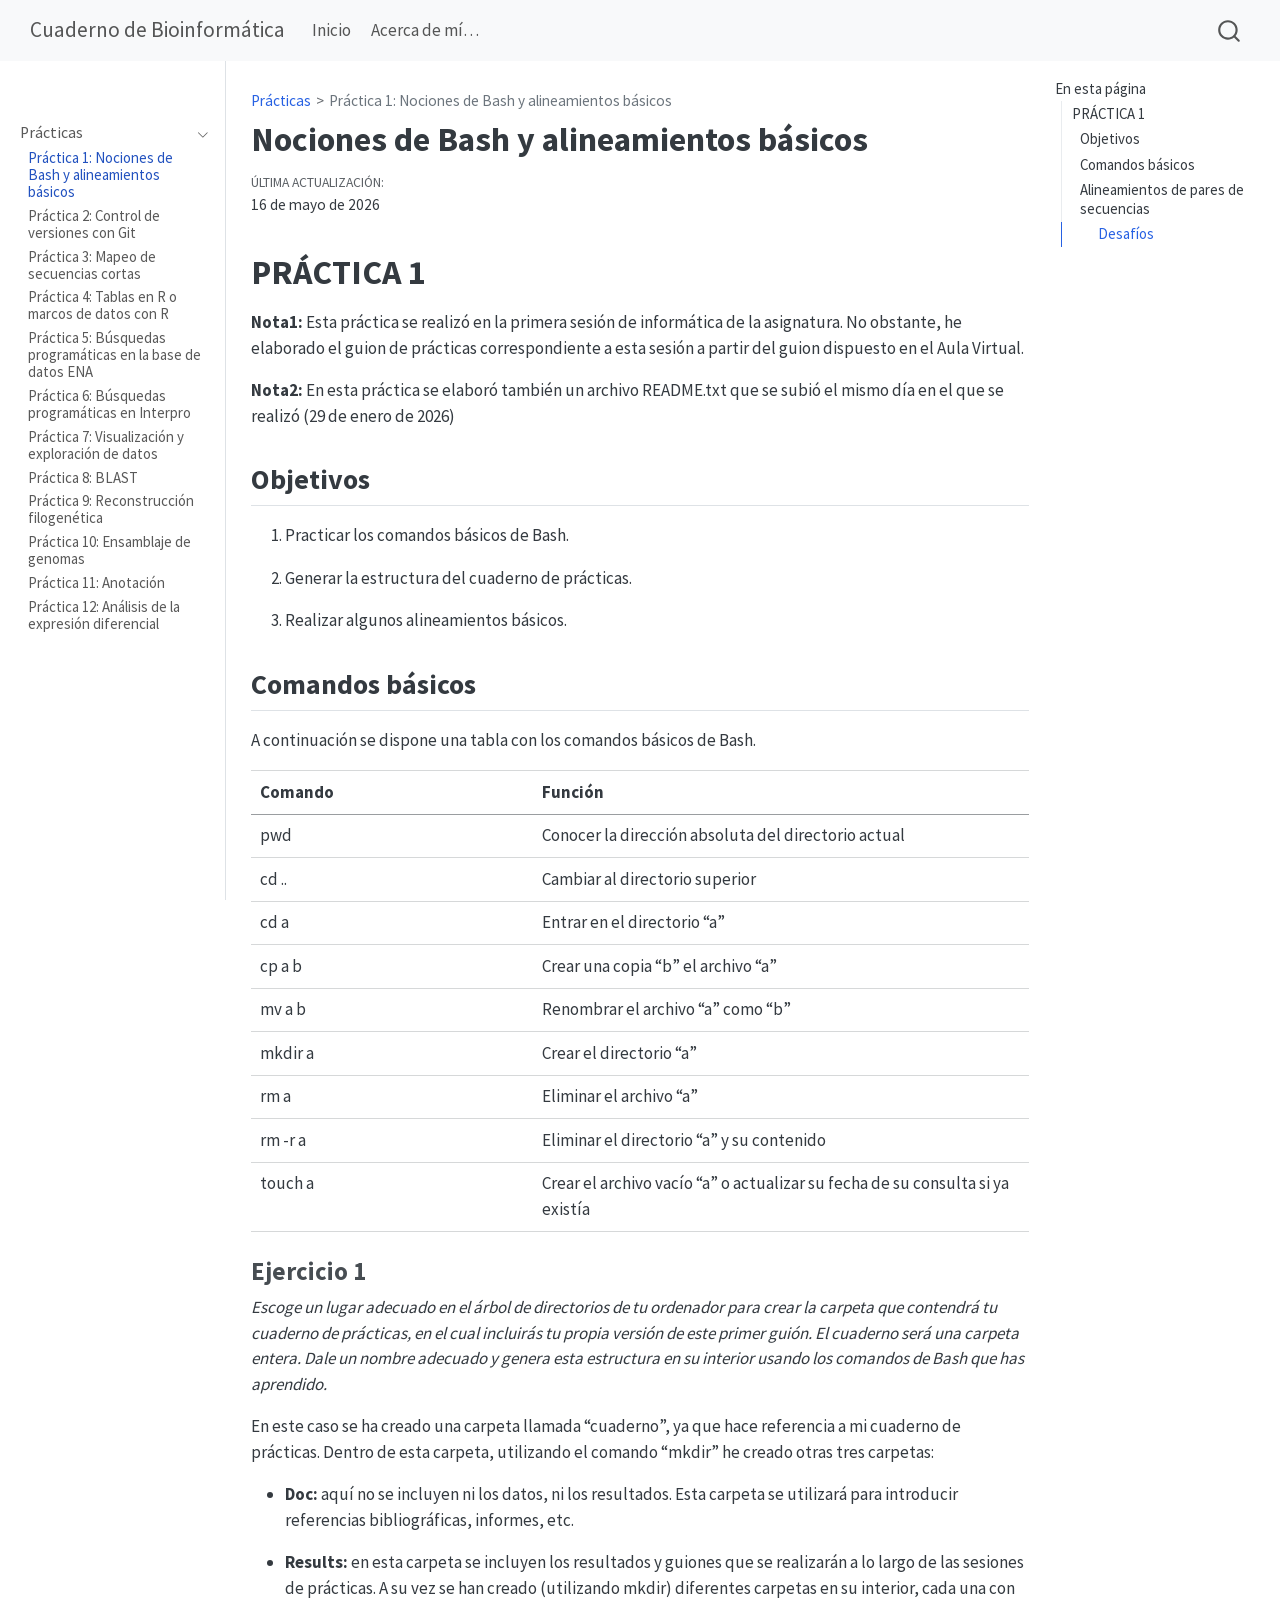
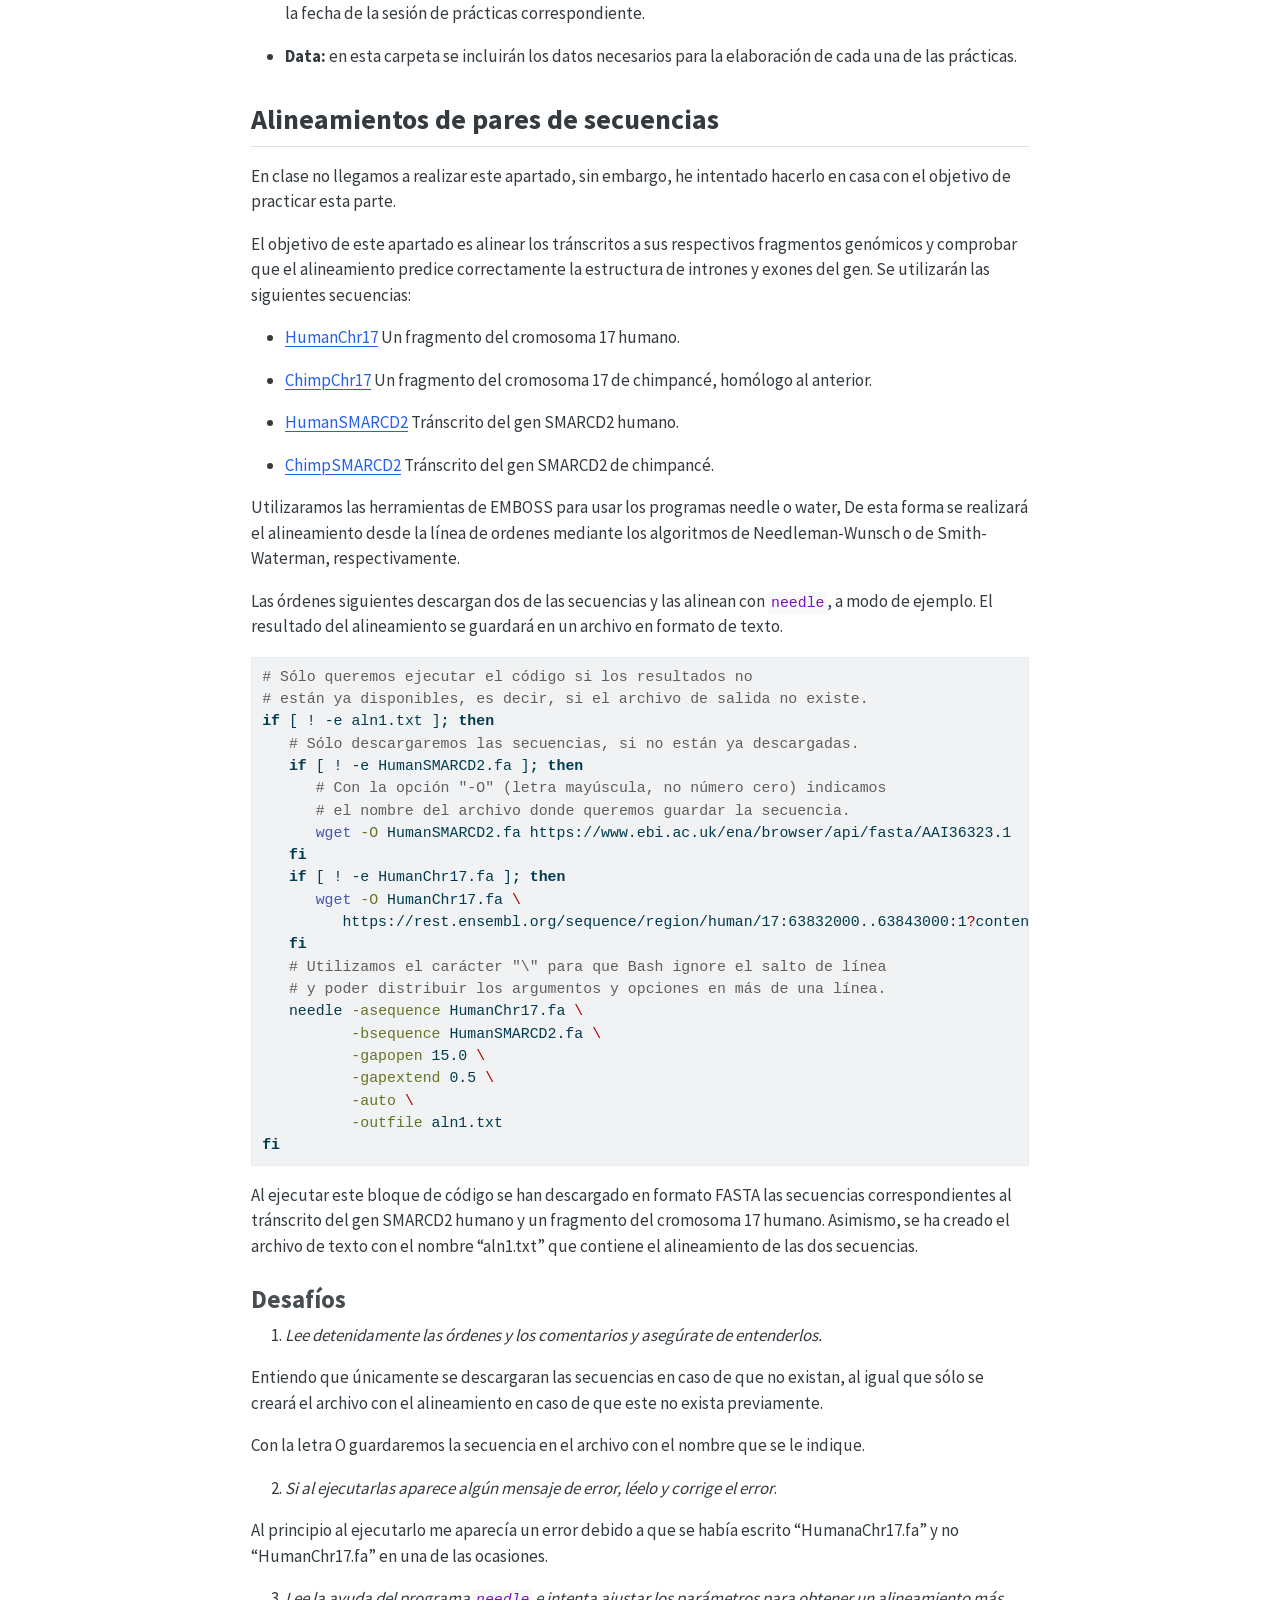
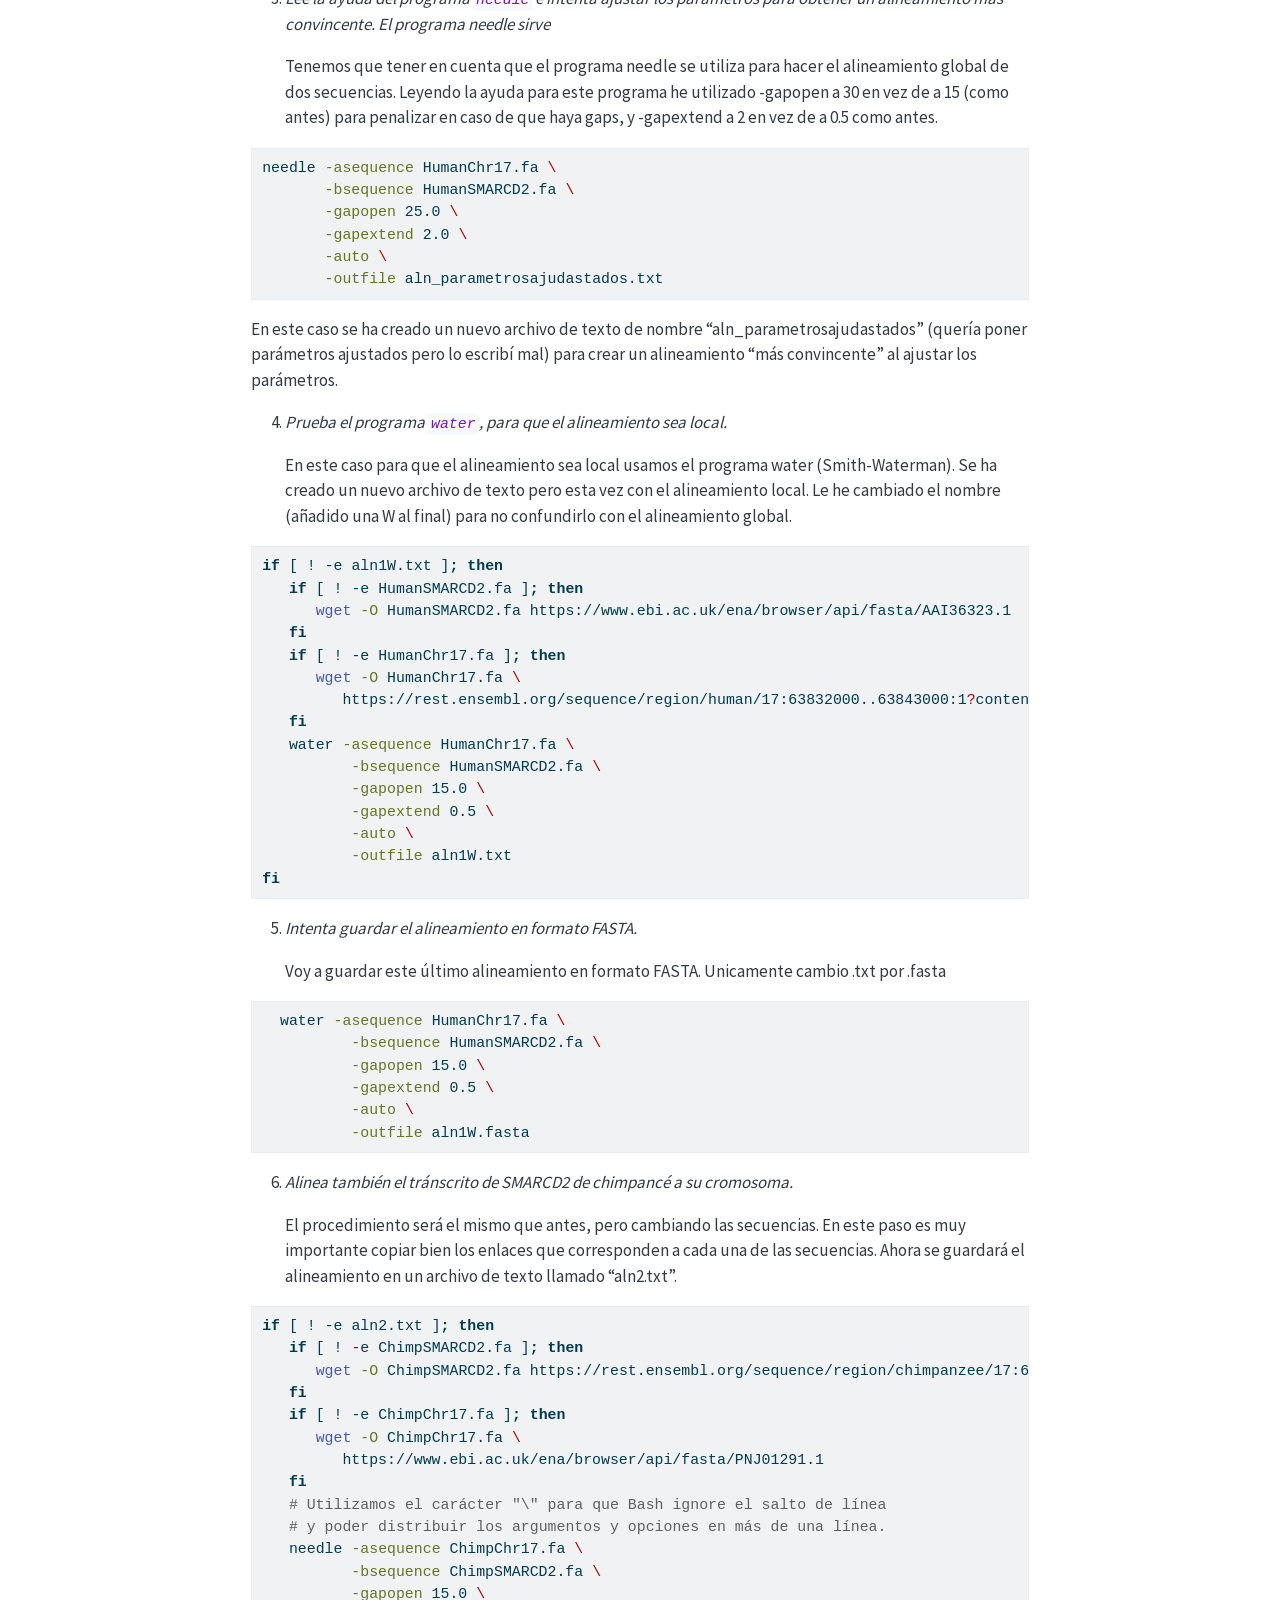
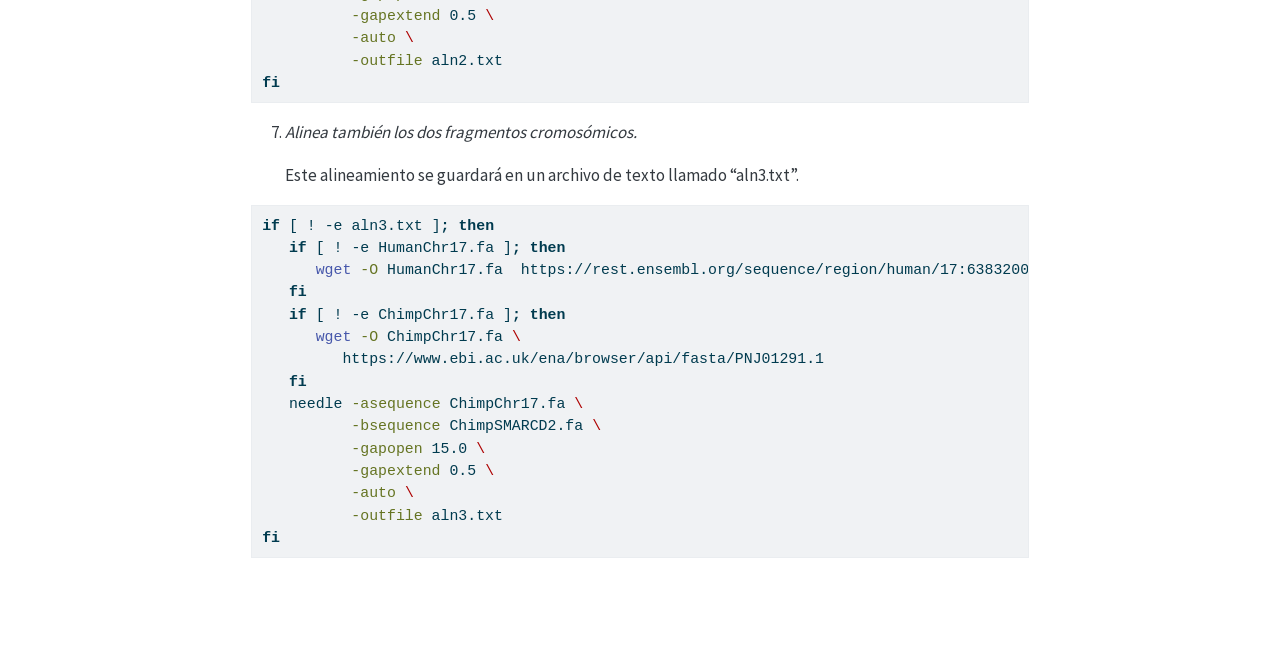
==== docs/results/2026-01-29/P1.html @ 4ea389ce "He modificado el _quarto.yml para que se vieran mejor las prácticas desde la página web. Antes había" ====
<!DOCTYPE html>
<html xmlns="http://www.w3.org/1999/xhtml" lang="es" xml:lang="es"><head>

<meta charset="utf-8">
<meta name="generator" content="quarto-1.6.42">

<meta name="viewport" content="width=device-width, initial-scale=1.0, user-scalable=yes">


<title>Nociones de Bash y alineamientos básicos – Cuaderno de Bioinformática</title>
<style>
code{white-space: pre-wrap;}
span.smallcaps{font-variant: small-caps;}
div.columns{display: flex; gap: min(4vw, 1.5em);}
div.column{flex: auto; overflow-x: auto;}
div.hanging-indent{margin-left: 1.5em; text-indent: -1.5em;}
ul.task-list{list-style: none;}
ul.task-list li input[type="checkbox"] {
width: 0.8em;
margin: 0 0.8em 0.2em -1em;  vertical-align: middle;
}

pre > code.sourceCode { white-space: pre; position: relative; }
pre > code.sourceCode > span { line-height: 1.25; }
pre > code.sourceCode > span:empty { height: 1.2em; }
.sourceCode { overflow: visible; }
code.sourceCode > span { color: inherit; text-decoration: inherit; }
div.sourceCode { margin: 1em 0; }
pre.sourceCode { margin: 0; }
@media screen {
div.sourceCode { overflow: auto; }
}
@media print {
pre > code.sourceCode { white-space: pre-wrap; }
pre > code.sourceCode > span { display: inline-block; text-indent: -5em; padding-left: 5em; }
}
pre.numberSource code
{ counter-reset: source-line 0; }
pre.numberSource code > span
{ position: relative; left: -4em; counter-increment: source-line; }
pre.numberSource code > span > a:first-child::before
{ content: counter(source-line);
position: relative; left: -1em; text-align: right; vertical-align: baseline;
border: none; display: inline-block;
-webkit-touch-callout: none; -webkit-user-select: none;
-khtml-user-select: none; -moz-user-select: none;
-ms-user-select: none; user-select: none;
padding: 0 4px; width: 4em;
}
pre.numberSource { margin-left: 3em; padding-left: 4px; }
div.sourceCode
{ }
@media screen {
pre > code.sourceCode > span > a:first-child::before { text-decoration: underline; }
}
</style>


<script>const headroomChanged = new CustomEvent("quarto-hrChanged", {
  detail: {},
  bubbles: true,
  cancelable: false,
  composed: false,
});

const announceDismiss = () => {
  const annEl = window.document.getElementById("quarto-announcement");
  if (annEl) {
    annEl.remove();

    const annId = annEl.getAttribute("data-announcement-id");
    window.localStorage.setItem(`quarto-announce-${annId}`, "true");
  }
};

const announceRegister = () => {
  const annEl = window.document.getElementById("quarto-announcement");
  if (annEl) {
    const annId = annEl.getAttribute("data-announcement-id");
    const isDismissed =
      window.localStorage.getItem(`quarto-announce-${annId}`) || false;
    if (isDismissed) {
      announceDismiss();
      return;
    } else {
      annEl.classList.remove("hidden");
    }

    const actionEl = annEl.querySelector(".quarto-announcement-action");
    if (actionEl) {
      actionEl.addEventListener("click", function (e) {
        e.preventDefault();
        // Hide the bar immediately
        announceDismiss();
      });
    }
  }
};

window.document.addEventListener("DOMContentLoaded", function () {
  let init = false;

  announceRegister();

  // Manage the back to top button, if one is present.
  let lastScrollTop = window.pageYOffset || document.documentElement.scrollTop;
  const scrollDownBuffer = 5;
  const scrollUpBuffer = 35;
  const btn = document.getElementById("quarto-back-to-top");
  const hideBackToTop = () => {
    btn.style.display = "none";
  };
  const showBackToTop = () => {
    btn.style.display = "inline-block";
  };
  if (btn) {
    window.document.addEventListener(
      "scroll",
      function () {
        const currentScrollTop =
          window.pageYOffset || document.documentElement.scrollTop;

        // Shows and hides the button 'intelligently' as the user scrolls
        if (currentScrollTop - scrollDownBuffer > lastScrollTop) {
          hideBackToTop();
          lastScrollTop = currentScrollTop <= 0 ? 0 : currentScrollTop;
        } else if (currentScrollTop < lastScrollTop - scrollUpBuffer) {
          showBackToTop();
          lastScrollTop = currentScrollTop <= 0 ? 0 : currentScrollTop;
        }

        // Show the button at the bottom, hides it at the top
        if (currentScrollTop <= 0) {
          hideBackToTop();
        } else if (
          window.innerHeight + currentScrollTop >=
          document.body.offsetHeight
        ) {
          showBackToTop();
        }
      },
      false
    );
  }

  function throttle(func, wait) {
    var timeout;
    return function () {
      const context = this;
      const args = arguments;
      const later = function () {
        clearTimeout(timeout);
        timeout = null;
        func.apply(context, args);
      };

      if (!timeout) {
        timeout = setTimeout(later, wait);
      }
    };
  }

  function headerOffset() {
    // Set an offset if there is are fixed top navbar
    const headerEl = window.document.querySelector("header.fixed-top");
    if (headerEl) {
      return headerEl.clientHeight;
    } else {
      return 0;
    }
  }

  function footerOffset() {
    const footerEl = window.document.querySelector("footer.footer");
    if (footerEl) {
      return footerEl.clientHeight;
    } else {
      return 0;
    }
  }

  function dashboardOffset() {
    const dashboardNavEl = window.document.getElementById(
      "quarto-dashboard-header"
    );
    if (dashboardNavEl !== null) {
      return dashboardNavEl.clientHeight;
    } else {
      return 0;
    }
  }

  function updateDocumentOffsetWithoutAnimation() {
    updateDocumentOffset(false);
  }

  function updateDocumentOffset(animated) {
    // set body offset
    const topOffset = headerOffset();
    const bodyOffset = topOffset + footerOffset() + dashboardOffset();
    const bodyEl = window.document.body;
    bodyEl.setAttribute("data-bs-offset", topOffset);
    bodyEl.style.paddingTop = topOffset + "px";

    // deal with sidebar offsets
    const sidebars = window.document.querySelectorAll(
      ".sidebar, .headroom-target"
    );
    sidebars.forEach((sidebar) => {
      if (!animated) {
        sidebar.classList.add("notransition");
        // Remove the no transition class after the animation has time to complete
        setTimeout(function () {
          sidebar.classList.remove("notransition");
        }, 201);
      }

      if (window.Headroom && sidebar.classList.contains("sidebar-unpinned")) {
        sidebar.style.top = "0";
        sidebar.style.maxHeight = "100vh";
      } else {
        sidebar.style.top = topOffset + "px";
        sidebar.style.maxHeight = "calc(100vh - " + topOffset + "px)";
      }
    });

    // allow space for footer
    const mainContainer = window.document.querySelector(".quarto-container");
    if (mainContainer) {
      mainContainer.style.minHeight = "calc(100vh - " + bodyOffset + "px)";
    }

    // link offset
    let linkStyle = window.document.querySelector("#quarto-target-style");
    if (!linkStyle) {
      linkStyle = window.document.createElement("style");
      linkStyle.setAttribute("id", "quarto-target-style");
      window.document.head.appendChild(linkStyle);
    }
    while (linkStyle.firstChild) {
      linkStyle.removeChild(linkStyle.firstChild);
    }
    if (topOffset > 0) {
      linkStyle.appendChild(
        window.document.createTextNode(`
      section:target::before {
        content: "";
        display: block;
        height: ${topOffset}px;
        margin: -${topOffset}px 0 0;
      }`)
      );
    }
    if (init) {
      window.dispatchEvent(headroomChanged);
    }
    init = true;
  }

  // initialize headroom
  var header = window.document.querySelector("#quarto-header");
  if (header && window.Headroom) {
    const headroom = new window.Headroom(header, {
      tolerance: 5,
      onPin: function () {
        const sidebars = window.document.querySelectorAll(
          ".sidebar, .headroom-target"
        );
        sidebars.forEach((sidebar) => {
          sidebar.classList.remove("sidebar-unpinned");
        });
        updateDocumentOffset();
      },
      onUnpin: function () {
        const sidebars = window.document.querySelectorAll(
          ".sidebar, .headroom-target"
        );
        sidebars.forEach((sidebar) => {
          sidebar.classList.add("sidebar-unpinned");
        });
        updateDocumentOffset();
      },
    });
    headroom.init();

    let frozen = false;
    window.quartoToggleHeadroom = function () {
      if (frozen) {
        headroom.unfreeze();
        frozen = false;
      } else {
        headroom.freeze();
        frozen = true;
      }
    };
  }

  window.addEventListener(
    "hashchange",
    function (e) {
      if (
        getComputedStyle(document.documentElement).scrollBehavior !== "smooth"
      ) {
        window.scrollTo(0, window.pageYOffset - headerOffset());
      }
    },
    false
  );

  // Observe size changed for the header
  const headerEl = window.document.querySelector("header.fixed-top");
  if (headerEl && window.ResizeObserver) {
    const observer = new window.ResizeObserver(() => {
      setTimeout(updateDocumentOffsetWithoutAnimation, 0);
    });
    observer.observe(headerEl, {
      attributes: true,
      childList: true,
      characterData: true,
    });
  } else {
    window.addEventListener(
      "resize",
      throttle(updateDocumentOffsetWithoutAnimation, 50)
    );
  }
  setTimeout(updateDocumentOffsetWithoutAnimation, 250);

  // fixup index.html links if we aren't on the filesystem
  if (window.location.protocol !== "file:") {
    const links = window.document.querySelectorAll("a");
    for (let i = 0; i < links.length; i++) {
      if (links[i].href) {
        links[i].dataset.originalHref = links[i].href;
        links[i].href = links[i].href.replace(/\/index\.html/, "/");
      }
    }

    // Fixup any sharing links that require urls
    // Append url to any sharing urls
    const sharingLinks = window.document.querySelectorAll(
      "a.sidebar-tools-main-item, a.quarto-navigation-tool, a.quarto-navbar-tools, a.quarto-navbar-tools-item"
    );
    for (let i = 0; i < sharingLinks.length; i++) {
      const sharingLink = sharingLinks[i];
      const href = sharingLink.getAttribute("href");
      if (href) {
        sharingLink.setAttribute(
          "href",
          href.replace("|url|", window.location.href)
        );
      }
    }

    // Scroll the active navigation item into view, if necessary
    const navSidebar = window.document.querySelector("nav#quarto-sidebar");
    if (navSidebar) {
      // Find the active item
      const activeItem = navSidebar.querySelector("li.sidebar-item a.active");
      if (activeItem) {
        // Wait for the scroll height and height to resolve by observing size changes on the
        // nav element that is scrollable
        const resizeObserver = new ResizeObserver((_entries) => {
          // The bottom of the element
          const elBottom = activeItem.offsetTop;
          const viewBottom = navSidebar.scrollTop + navSidebar.clientHeight;

          // The element height and scroll height are the same, then we are still loading
          if (viewBottom !== navSidebar.scrollHeight) {
            // Determine if the item isn't visible and scroll to it
            if (elBottom >= viewBottom) {
              navSidebar.scrollTop = elBottom;
            }

            // stop observing now since we've completed the scroll
            resizeObserver.unobserve(navSidebar);
          }
        });
        resizeObserver.observe(navSidebar);
      }
    }
  }
});
</script>
<script>/*!
 * headroom.js v0.12.0 - Give your page some headroom. Hide your header until you need it
 * Copyright (c) 2020 Nick Williams - http://wicky.nillia.ms/headroom.js
 * License: MIT
 */

!function(t,n){"object"==typeof exports&&"undefined"!=typeof module?module.exports=n():"function"==typeof define&&define.amd?define(n):(t=t||self).Headroom=n()}(this,function(){"use strict";function t(){return"undefined"!=typeof window}function d(t){return function(t){return t&&t.document&&function(t){return 9===t.nodeType}(t.document)}(t)?function(t){var n=t.document,o=n.body,s=n.documentElement;return{scrollHeight:function(){return Math.max(o.scrollHeight,s.scrollHeight,o.offsetHeight,s.offsetHeight,o.clientHeight,s.clientHeight)},height:function(){return t.innerHeight||s.clientHeight||o.clientHeight},scrollY:function(){return void 0!==t.pageYOffset?t.pageYOffset:(s||o.parentNode||o).scrollTop}}}(t):function(t){return{scrollHeight:function(){return Math.max(t.scrollHeight,t.offsetHeight,t.clientHeight)},height:function(){return Math.max(t.offsetHeight,t.clientHeight)},scrollY:function(){return t.scrollTop}}}(t)}function n(t,s,e){var n,o=function(){var n=!1;try{var t={get passive(){n=!0}};window.addEventListener("test",t,t),window.removeEventListener("test",t,t)}catch(t){n=!1}return n}(),i=!1,r=d(t),l=r.scrollY(),a={};function c(){var t=Math.round(r.scrollY()),n=r.height(),o=r.scrollHeight();a.scrollY=t,a.lastScrollY=l,a.direction=l<t?"down":"up",a.distance=Math.abs(t-l),a.isOutOfBounds=t<0||o<t+n,a.top=t<=s.offset[a.direction],a.bottom=o<=t+n,a.toleranceExceeded=a.distance>s.tolerance[a.direction],e(a),l=t,i=!1}function h(){i||(i=!0,n=requestAnimationFrame(c))}var u=!!o&&{passive:!0,capture:!1};return t.addEventListener("scroll",h,u),c(),{destroy:function(){cancelAnimationFrame(n),t.removeEventListener("scroll",h,u)}}}function o(t){return t===Object(t)?t:{down:t,up:t}}function s(t,n){n=n||{},Object.assign(this,s.options,n),this.classes=Object.assign({},s.options.classes,n.classes),this.elem=t,this.tolerance=o(this.tolerance),this.offset=o(this.offset),this.initialised=!1,this.frozen=!1}return s.prototype={constructor:s,init:function(){return s.cutsTheMustard&&!this.initialised&&(this.addClass("initial"),this.initialised=!0,setTimeout(function(t){t.scrollTracker=n(t.scroller,{offset:t.offset,tolerance:t.tolerance},t.update.bind(t))},100,this)),this},destroy:function(){this.initialised=!1,Object.keys(this.classes).forEach(this.removeClass,this),this.scrollTracker.destroy()},unpin:function(){!this.hasClass("pinned")&&this.hasClass("unpinned")||(this.addClass("unpinned"),this.removeClass("pinned"),this.onUnpin&&this.onUnpin.call(this))},pin:function(){this.hasClass("unpinned")&&(this.addClass("pinned"),this.removeClass("unpinned"),this.onPin&&this.onPin.call(this))},freeze:function(){this.frozen=!0,this.addClass("frozen")},unfreeze:function(){this.frozen=!1,this.removeClass("frozen")},top:function(){this.hasClass("top")||(this.addClass("top"),this.removeClass("notTop"),this.onTop&&this.onTop.call(this))},notTop:function(){this.hasClass("notTop")||(this.addClass("notTop"),this.removeClass("top"),this.onNotTop&&this.onNotTop.call(this))},bottom:function(){this.hasClass("bottom")||(this.addClass("bottom"),this.removeClass("notBottom"),this.onBottom&&this.onBottom.call(this))},notBottom:function(){this.hasClass("notBottom")||(this.addClass("notBottom"),this.removeClass("bottom"),this.onNotBottom&&this.onNotBottom.call(this))},shouldUnpin:function(t){return"down"===t.direction&&!t.top&&t.toleranceExceeded},shouldPin:function(t){return"up"===t.direction&&t.toleranceExceeded||t.top},addClass:function(t){this.elem.classList.add.apply(this.elem.classList,this.classes[t].split(" "))},removeClass:function(t){this.elem.classList.remove.apply(this.elem.classList,this.classes[t].split(" "))},hasClass:function(t){return this.classes[t].split(" ").every(function(t){return this.classList.contains(t)},this.elem)},update:function(t){t.isOutOfBounds||!0!==this.frozen&&(t.top?this.top():this.notTop(),t.bottom?this.bottom():this.notBottom(),this.shouldUnpin(t)?this.unpin():this.shouldPin(t)&&this.pin())}},s.options={tolerance:{up:0,down:0},offset:0,scroller:t()?window:null,classes:{frozen:"headroom--frozen",pinned:"headroom--pinned",unpinned:"headroom--unpinned",top:"headroom--top",notTop:"headroom--not-top",bottom:"headroom--bottom",notBottom:"headroom--not-bottom",initial:"headroom"}},s.cutsTheMustard=!!(t()&&function(){}.bind&&"classList"in document.documentElement&&Object.assign&&Object.keys&&requestAnimationFrame),s});
</script>
<script>/*!
 * clipboard.js v2.0.11
 * https://clipboardjs.com/
 *
 * Licensed MIT © Zeno Rocha
 */
!function(t,e){"object"==typeof exports&&"object"==typeof module?module.exports=e():"function"==typeof define&&define.amd?define([],e):"object"==typeof exports?exports.ClipboardJS=e():t.ClipboardJS=e()}(this,function(){return n={686:function(t,e,n){"use strict";n.d(e,{default:function(){return b}});var e=n(279),i=n.n(e),e=n(370),u=n.n(e),e=n(817),r=n.n(e);function c(t){try{return document.execCommand(t)}catch(t){return}}var a=function(t){t=r()(t);return c("cut"),t};function o(t,e){var n,o,t=(n=t,o="rtl"===document.documentElement.getAttribute("dir"),(t=document.createElement("textarea")).style.fontSize="12pt",t.style.border="0",t.style.padding="0",t.style.margin="0",t.style.position="absolute",t.style[o?"right":"left"]="-9999px",o=window.pageYOffset||document.documentElement.scrollTop,t.style.top="".concat(o,"px"),t.setAttribute("readonly",""),t.value=n,t);return e.container.appendChild(t),e=r()(t),c("copy"),t.remove(),e}var f=function(t){var e=1<arguments.length&&void 0!==arguments[1]?arguments[1]:{container:document.body},n="";return"string"==typeof t?n=o(t,e):t instanceof HTMLInputElement&&!["text","search","url","tel","password"].includes(null==t?void 0:t.type)?n=o(t.value,e):(n=r()(t),c("copy")),n};function l(t){return(l="function"==typeof Symbol&&"symbol"==typeof Symbol.iterator?function(t){return typeof t}:function(t){return t&&"function"==typeof Symbol&&t.constructor===Symbol&&t!==Symbol.prototype?"symbol":typeof t})(t)}var s=function(){var t=0<arguments.length&&void 0!==arguments[0]?arguments[0]:{},e=t.action,n=void 0===e?"copy":e,o=t.container,e=t.target,t=t.text;if("copy"!==n&&"cut"!==n)throw new Error('Invalid "action" value, use either "copy" or "cut"');if(void 0!==e){if(!e||"object"!==l(e)||1!==e.nodeType)throw new Error('Invalid "target" value, use a valid Element');if("copy"===n&&e.hasAttribute("disabled"))throw new Error('Invalid "target" attribute. Please use "readonly" instead of "disabled" attribute');if("cut"===n&&(e.hasAttribute("readonly")||e.hasAttribute("disabled")))throw new Error('Invalid "target" attribute. You can\'t cut text from elements with "readonly" or "disabled" attributes')}return t?f(t,{container:o}):e?"cut"===n?a(e):f(e,{container:o}):void 0};function p(t){return(p="function"==typeof Symbol&&"symbol"==typeof Symbol.iterator?function(t){return typeof t}:function(t){return t&&"function"==typeof Symbol&&t.constructor===Symbol&&t!==Symbol.prototype?"symbol":typeof t})(t)}function d(t,e){for(var n=0;n<e.length;n++){var o=e[n];o.enumerable=o.enumerable||!1,o.configurable=!0,"value"in o&&(o.writable=!0),Object.defineProperty(t,o.key,o)}}function y(t,e){return(y=Object.setPrototypeOf||function(t,e){return t.__proto__=e,t})(t,e)}function h(n){var o=function(){if("undefined"==typeof Reflect||!Reflect.construct)return!1;if(Reflect.construct.sham)return!1;if("function"==typeof Proxy)return!0;try{return Date.prototype.toString.call(Reflect.construct(Date,[],function(){})),!0}catch(t){return!1}}();return function(){var t,e=v(n);return t=o?(t=v(this).constructor,Reflect.construct(e,arguments,t)):e.apply(this,arguments),e=this,!(t=t)||"object"!==p(t)&&"function"!=typeof t?function(t){if(void 0!==t)return t;throw new ReferenceError("this hasn't been initialised - super() hasn't been called")}(e):t}}function v(t){return(v=Object.setPrototypeOf?Object.getPrototypeOf:function(t){return t.__proto__||Object.getPrototypeOf(t)})(t)}function m(t,e){t="data-clipboard-".concat(t);if(e.hasAttribute(t))return e.getAttribute(t)}var b=function(){!function(t,e){if("function"!=typeof e&&null!==e)throw new TypeError("Super expression must either be null or a function");t.prototype=Object.create(e&&e.prototype,{constructor:{value:t,writable:!0,configurable:!0}}),e&&y(t,e)}(r,i());var t,e,n,o=h(r);function r(t,e){var n;return function(t){if(!(t instanceof r))throw new TypeError("Cannot call a class as a function")}(this),(n=o.call(this)).resolveOptions(e),n.listenClick(t),n}return t=r,n=[{key:"copy",value:function(t){var e=1<arguments.length&&void 0!==arguments[1]?arguments[1]:{container:document.body};return f(t,e)}},{key:"cut",value:function(t){return a(t)}},{key:"isSupported",value:function(){var t=0<arguments.length&&void 0!==arguments[0]?arguments[0]:["copy","cut"],t="string"==typeof t?[t]:t,e=!!document.queryCommandSupported;return t.forEach(function(t){e=e&&!!document.queryCommandSupported(t)}),e}}],(e=[{key:"resolveOptions",value:function(){var t=0<arguments.length&&void 0!==arguments[0]?arguments[0]:{};this.action="function"==typeof t.action?t.action:this.defaultAction,this.target="function"==typeof t.target?t.target:this.defaultTarget,this.text="function"==typeof t.text?t.text:this.defaultText,this.container="object"===p(t.container)?t.container:document.body}},{key:"listenClick",value:function(t){var e=this;this.listener=u()(t,"click",function(t){return e.onClick(t)})}},{key:"onClick",value:function(t){var e=t.delegateTarget||t.currentTarget,n=this.action(e)||"copy",t=s({action:n,container:this.container,target:this.target(e),text:this.text(e)});this.emit(t?"success":"error",{action:n,text:t,trigger:e,clearSelection:function(){e&&e.focus(),window.getSelection().removeAllRanges()}})}},{key:"defaultAction",value:function(t){return m("action",t)}},{key:"defaultTarget",value:function(t){t=m("target",t);if(t)return document.querySelector(t)}},{key:"defaultText",value:function(t){return m("text",t)}},{key:"destroy",value:function(){this.listener.destroy()}}])&&d(t.prototype,e),n&&d(t,n),r}()},828:function(t){var e;"undefined"==typeof Element||Element.prototype.matches||((e=Element.prototype).matches=e.matchesSelector||e.mozMatchesSelector||e.msMatchesSelector||e.oMatchesSelector||e.webkitMatchesSelector),t.exports=function(t,e){for(;t&&9!==t.nodeType;){if("function"==typeof t.matches&&t.matches(e))return t;t=t.parentNode}}},438:function(t,e,n){var u=n(828);function i(t,e,n,o,r){var i=function(e,n,t,o){return function(t){t.delegateTarget=u(t.target,n),t.delegateTarget&&o.call(e,t)}}.apply(this,arguments);return t.addEventListener(n,i,r),{destroy:function(){t.removeEventListener(n,i,r)}}}t.exports=function(t,e,n,o,r){return"function"==typeof t.addEventListener?i.apply(null,arguments):"function"==typeof n?i.bind(null,document).apply(null,arguments):("string"==typeof t&&(t=document.querySelectorAll(t)),Array.prototype.map.call(t,function(t){return i(t,e,n,o,r)}))}},879:function(t,n){n.node=function(t){return void 0!==t&&t instanceof HTMLElement&&1===t.nodeType},n.nodeList=function(t){var e=Object.prototype.toString.call(t);return void 0!==t&&("[object NodeList]"===e||"[object HTMLCollection]"===e)&&"length"in t&&(0===t.length||n.node(t[0]))},n.string=function(t){return"string"==typeof t||t instanceof String},n.fn=function(t){return"[object Function]"===Object.prototype.toString.call(t)}},370:function(t,e,n){var f=n(879),l=n(438);t.exports=function(t,e,n){if(!t&&!e&&!n)throw new Error("Missing required arguments");if(!f.string(e))throw new TypeError("Second argument must be a String");if(!f.fn(n))throw new TypeError("Third argument must be a Function");if(f.node(t))return c=e,a=n,(u=t).addEventListener(c,a),{destroy:function(){u.removeEventListener(c,a)}};if(f.nodeList(t))return o=t,r=e,i=n,Array.prototype.forEach.call(o,function(t){t.addEventListener(r,i)}),{destroy:function(){Array.prototype.forEach.call(o,function(t){t.removeEventListener(r,i)})}};if(f.string(t))return t=t,e=e,n=n,l(document.body,t,e,n);throw new TypeError("First argument must be a String, HTMLElement, HTMLCollection, or NodeList");var o,r,i,u,c,a}},817:function(t){t.exports=function(t){var e,n="SELECT"===t.nodeName?(t.focus(),t.value):"INPUT"===t.nodeName||"TEXTAREA"===t.nodeName?((e=t.hasAttribute("readonly"))||t.setAttribute("readonly",""),t.select(),t.setSelectionRange(0,t.value.length),e||t.removeAttribute("readonly"),t.value):(t.hasAttribute("contenteditable")&&t.focus(),n=window.getSelection(),(e=document.createRange()).selectNodeContents(t),n.removeAllRanges(),n.addRange(e),n.toString());return n}},279:function(t){function e(){}e.prototype={on:function(t,e,n){var o=this.e||(this.e={});return(o[t]||(o[t]=[])).push({fn:e,ctx:n}),this},once:function(t,e,n){var o=this;function r(){o.off(t,r),e.apply(n,arguments)}return r._=e,this.on(t,r,n)},emit:function(t){for(var e=[].slice.call(arguments,1),n=((this.e||(this.e={}))[t]||[]).slice(),o=0,r=n.length;o<r;o++)n[o].fn.apply(n[o].ctx,e);return this},off:function(t,e){var n=this.e||(this.e={}),o=n[t],r=[];if(o&&e)for(var i=0,u=o.length;i<u;i++)o[i].fn!==e&&o[i].fn._!==e&&r.push(o[i]);return r.length?n[t]=r:delete n[t],this}},t.exports=e,t.exports.TinyEmitter=e}},r={},o.n=function(t){var e=t&&t.__esModule?function(){return t.default}:function(){return t};return o.d(e,{a:e}),e},o.d=function(t,e){for(var n in e)o.o(e,n)&&!o.o(t,n)&&Object.defineProperty(t,n,{enumerable:!0,get:e[n]})},o.o=function(t,e){return Object.prototype.hasOwnProperty.call(t,e)},o(686).default;function o(t){if(r[t])return r[t].exports;var e=r[t]={exports:{}};return n[t](e,e.exports,o),e.exports}var n,r});</script>
<script>/*! @algolia/autocomplete-js 1.11.1 | MIT License | © Algolia, Inc. and contributors | https://github.com/algolia/autocomplete */
!function(e,t){"object"==typeof exports&&"undefined"!=typeof module?t(exports):"function"==typeof define&&define.amd?define(["exports"],t):t((e="undefined"!=typeof globalThis?globalThis:e||self)["@algolia/autocomplete-js"]={})}(this,(function(e){"use strict";function t(e,t){var n=Object.keys(e);if(Object.getOwnPropertySymbols){var r=Object.getOwnPropertySymbols(e);t&&(r=r.filter((function(t){return Object.getOwnPropertyDescriptor(e,t).enumerable}))),n.push.apply(n,r)}return n}function n(e){for(var n=1;n<arguments.length;n++){var r=null!=arguments[n]?arguments[n]:{};n%2?t(Object(r),!0).forEach((function(t){o(e,t,r[t])})):Object.getOwnPropertyDescriptors?Object.defineProperties(e,Object.getOwnPropertyDescriptors(r)):t(Object(r)).forEach((function(t){Object.defineProperty(e,t,Object.getOwnPropertyDescriptor(r,t))}))}return e}function r(e){return r="function"==typeof Symbol&&"symbol"==typeof Symbol.iterator?function(e){return typeof e}:function(e){return e&&"function"==typeof Symbol&&e.constructor===Symbol&&e!==Symbol.prototype?"symbol":typeof e},r(e)}function o(e,t,n){return(t=function(e){var t=function(e,t){if("object"!=typeof e||null===e)return e;var n=e[Symbol.toPrimitive];if(void 0!==n){var r=n.call(e,t||"default");if("object"!=typeof r)return r;throw new TypeError("@@toPrimitive must return a primitive value.")}return("string"===t?String:Number)(e)}(e,"string");return"symbol"==typeof t?t:String(t)}(t))in e?Object.defineProperty(e,t,{value:n,enumerable:!0,configurable:!0,writable:!0}):e[t]=n,e}function i(){return i=Object.assign?Object.assign.bind():function(e){for(var t=1;t<arguments.length;t++){var n=arguments[t];for(var r in n)Object.prototype.hasOwnProperty.call(n,r)&&(e[r]=n[r])}return e},i.apply(this,arguments)}function u(e,t){if(null==e)return{};var n,r,o=function(e,t){if(null==e)return{};var n,r,o={},i=Object.keys(e);for(r=0;r<i.length;r++)n=i[r],t.indexOf(n)>=0||(o[n]=e[n]);return o}(e,t);if(Object.getOwnPropertySymbols){var i=Object.getOwnPropertySymbols(e);for(r=0;r<i.length;r++)n=i[r],t.indexOf(n)>=0||Object.prototype.propertyIsEnumerable.call(e,n)&&(o[n]=e[n])}return o}function a(e,t){return function(e){if(Array.isArray(e))return e}(e)||function(e,t){var n=null==e?null:"undefined"!=typeof Symbol&&e[Symbol.iterator]||e["@@iterator"];if(null!=n){var r,o,i,u,a=[],l=!0,c=!1;try{if(i=(n=n.call(e)).next,0===t){if(Object(n)!==n)return;l=!1}else for(;!(l=(r=i.call(n)).done)&&(a.push(r.value),a.length!==t);l=!0);}catch(e){c=!0,o=e}finally{try{if(!l&&null!=n.return&&(u=n.return(),Object(u)!==u))return}finally{if(c)throw o}}return a}}(e,t)||c(e,t)||function(){throw new TypeError("Invalid attempt to destructure non-iterable instance.\nIn order to be iterable, non-array objects must have a [Symbol.iterator]() method.")}()}function l(e){return function(e){if(Array.isArray(e))return s(e)}(e)||function(e){if("undefined"!=typeof Symbol&&null!=e[Symbol.iterator]||null!=e["@@iterator"])return Array.from(e)}(e)||c(e)||function(){throw new TypeError("Invalid attempt to spread non-iterable instance.\nIn order to be iterable, non-array objects must have a [Symbol.iterator]() method.")}()}function c(e,t){if(e){if("string"==typeof e)return s(e,t);var n=Object.prototype.toString.call(e).slice(8,-1);return"Object"===n&&e.constructor&&(n=e.constructor.name),"Map"===n||"Set"===n?Array.from(e):"Arguments"===n||/^(?:Ui|I)nt(?:8|16|32)(?:Clamped)?Array$/.test(n)?s(e,t):void 0}}function s(e,t){(null==t||t>e.length)&&(t=e.length);for(var n=0,r=new Array(t);n<t;n++)r[n]=e[n];return r}function f(e){return{current:e}}function p(e,t){var n=void 0;return function(){for(var r=arguments.length,o=new Array(r),i=0;i<r;i++)o[i]=arguments[i];n&&clearTimeout(n),n=setTimeout((function(){return e.apply(void 0,o)}),t)}}function m(e){return e.reduce((function(e,t){return e.concat(t)}),[])}var v=0;function d(){return"autocomplete-".concat(v++)}function y(e,t){return t.reduce((function(e,t){return e&&e[t]}),e)}function b(e){return 0===e.collections.length?0:e.collections.reduce((function(e,t){return e+t.items.length}),0)}function g(e){return e!==Object(e)}function h(e,t){if(e===t)return!0;if(g(e)||g(t)||"function"==typeof e||"function"==typeof t)return e===t;if(Object.keys(e).length!==Object.keys(t).length)return!1;for(var n=0,r=Object.keys(e);n<r.length;n++){var o=r[n];if(!(o in t))return!1;if(!h(e[o],t[o]))return!1}return!0}var O=function(){};var _="1.11.1",S=[{segment:"autocomplete-core",version:_}];function j(e){var t=e.item,n=e.items,r=void 0===n?[]:n;return{index:t.__autocomplete_indexName,items:[t],positions:[1+r.findIndex((function(e){return e.objectID===t.objectID}))],queryID:t.__autocomplete_queryID,algoliaSource:["autocomplete"]}}function P(e,t){return function(e){if(Array.isArray(e))return e}(e)||function(e,t){var n=null==e?null:"undefined"!=typeof Symbol&&e[Symbol.iterator]||e["@@iterator"];if(null!=n){var r,o,i,u,a=[],l=!0,c=!1;try{if(i=(n=n.call(e)).next,0===t){if(Object(n)!==n)return;l=!1}else for(;!(l=(r=i.call(n)).done)&&(a.push(r.value),a.length!==t);l=!0);}catch(e){c=!0,o=e}finally{try{if(!l&&null!=n.return&&(u=n.return(),Object(u)!==u))return}finally{if(c)throw o}}return a}}(e,t)||function(e,t){if(!e)return;if("string"==typeof e)return w(e,t);var n=Object.prototype.toString.call(e).slice(8,-1);"Object"===n&&e.constructor&&(n=e.constructor.name);if("Map"===n||"Set"===n)return Array.from(e);if("Arguments"===n||/^(?:Ui|I)nt(?:8|16|32)(?:Clamped)?Array$/.test(n))return w(e,t)}(e,t)||function(){throw new TypeError("Invalid attempt to destructure non-iterable instance.\nIn order to be iterable, non-array objects must have a [Symbol.iterator]() method.")}()}function w(e,t){(null==t||t>e.length)&&(t=e.length);for(var n=0,r=new Array(t);n<t;n++)r[n]=e[n];return r}var I=["items"],A=["items"];function E(e){return E="function"==typeof Symbol&&"symbol"==typeof Symbol.iterator?function(e){return typeof e}:function(e){return e&&"function"==typeof Symbol&&e.constructor===Symbol&&e!==Symbol.prototype?"symbol":typeof e},E(e)}function D(e){return function(e){if(Array.isArray(e))return C(e)}(e)||function(e){if("undefined"!=typeof Symbol&&null!=e[Symbol.iterator]||null!=e["@@iterator"])return Array.from(e)}(e)||function(e,t){if(!e)return;if("string"==typeof e)return C(e,t);var n=Object.prototype.toString.call(e).slice(8,-1);"Object"===n&&e.constructor&&(n=e.constructor.name);if("Map"===n||"Set"===n)return Array.from(e);if("Arguments"===n||/^(?:Ui|I)nt(?:8|16|32)(?:Clamped)?Array$/.test(n))return C(e,t)}(e)||function(){throw new TypeError("Invalid attempt to spread non-iterable instance.\nIn order to be iterable, non-array objects must have a [Symbol.iterator]() method.")}()}function C(e,t){(null==t||t>e.length)&&(t=e.length);for(var n=0,r=new Array(t);n<t;n++)r[n]=e[n];return r}function k(e,t){if(null==e)return{};var n,r,o=function(e,t){if(null==e)return{};var n,r,o={},i=Object.keys(e);for(r=0;r<i.length;r++)n=i[r],t.indexOf(n)>=0||(o[n]=e[n]);return o}(e,t);if(Object.getOwnPropertySymbols){var i=Object.getOwnPropertySymbols(e);for(r=0;r<i.length;r++)n=i[r],t.indexOf(n)>=0||Object.prototype.propertyIsEnumerable.call(e,n)&&(o[n]=e[n])}return o}function x(e,t){var n=Object.keys(e);if(Object.getOwnPropertySymbols){var r=Object.getOwnPropertySymbols(e);t&&(r=r.filter((function(t){return Object.getOwnPropertyDescriptor(e,t).enumerable}))),n.push.apply(n,r)}return n}function N(e){for(var t=1;t<arguments.length;t++){var n=null!=arguments[t]?arguments[t]:{};t%2?x(Object(n),!0).forEach((function(t){T(e,t,n[t])})):Object.getOwnPropertyDescriptors?Object.defineProperties(e,Object.getOwnPropertyDescriptors(n)):x(Object(n)).forEach((function(t){Object.defineProperty(e,t,Object.getOwnPropertyDescriptor(n,t))}))}return e}function T(e,t,n){return(t=function(e){var t=function(e,t){if("object"!==E(e)||null===e)return e;var n=e[Symbol.toPrimitive];if(void 0!==n){var r=n.call(e,t||"default");if("object"!==E(r))return r;throw new TypeError("@@toPrimitive must return a primitive value.")}return("string"===t?String:Number)(e)}(e,"string");return"symbol"===E(t)?t:String(t)}(t))in e?Object.defineProperty(e,t,{value:n,enumerable:!0,configurable:!0,writable:!0}):e[t]=n,e}function q(e){for(var t=arguments.length>1&&void 0!==arguments[1]?arguments[1]:20,n=[],r=0;r<e.objectIDs.length;r+=t)n.push(N(N({},e),{},{objectIDs:e.objectIDs.slice(r,r+t)}));return n}function B(e){return e.map((function(e){var t=e.items,n=k(e,I);return N(N({},n),{},{objectIDs:(null==t?void 0:t.map((function(e){return e.objectID})))||n.objectIDs})}))}function R(e){var t,n,r,o=(t=P((e.version||"").split(".").map(Number),2),n=t[0],r=t[1],n>=3||2===n&&r>=4||1===n&&r>=10);function i(t,n,r){if(o&&void 0!==r){var i=r[0].__autocomplete_algoliaCredentials,u={"X-Algolia-Application-Id":i.appId,"X-Algolia-API-Key":i.apiKey};e.apply(void 0,[t].concat(D(n),[{headers:u}]))}else e.apply(void 0,[t].concat(D(n)))}return{init:function(t,n){e("init",{appId:t,apiKey:n})},setUserToken:function(t){e("setUserToken",t)},clickedObjectIDsAfterSearch:function(){for(var e=arguments.length,t=new Array(e),n=0;n<e;n++)t[n]=arguments[n];t.length>0&&i("clickedObjectIDsAfterSearch",B(t),t[0].items)},clickedObjectIDs:function(){for(var e=arguments.length,t=new Array(e),n=0;n<e;n++)t[n]=arguments[n];t.length>0&&i("clickedObjectIDs",B(t),t[0].items)},clickedFilters:function(){for(var t=arguments.length,n=new Array(t),r=0;r<t;r++)n[r]=arguments[r];n.length>0&&e.apply(void 0,["clickedFilters"].concat(n))},convertedObjectIDsAfterSearch:function(){for(var e=arguments.length,t=new Array(e),n=0;n<e;n++)t[n]=arguments[n];t.length>0&&i("convertedObjectIDsAfterSearch",B(t),t[0].items)},convertedObjectIDs:function(){for(var e=arguments.length,t=new Array(e),n=0;n<e;n++)t[n]=arguments[n];t.length>0&&i("convertedObjectIDs",B(t),t[0].items)},convertedFilters:function(){for(var t=arguments.length,n=new Array(t),r=0;r<t;r++)n[r]=arguments[r];n.length>0&&e.apply(void 0,["convertedFilters"].concat(n))},viewedObjectIDs:function(){for(var e=arguments.length,t=new Array(e),n=0;n<e;n++)t[n]=arguments[n];t.length>0&&t.reduce((function(e,t){var n=t.items,r=k(t,A);return[].concat(D(e),D(q(N(N({},r),{},{objectIDs:(null==n?void 0:n.map((function(e){return e.objectID})))||r.objectIDs})).map((function(e){return{items:n,payload:e}}))))}),[]).forEach((function(e){var t=e.items;return i("viewedObjectIDs",[e.payload],t)}))},viewedFilters:function(){for(var t=arguments.length,n=new Array(t),r=0;r<t;r++)n[r]=arguments[r];n.length>0&&e.apply(void 0,["viewedFilters"].concat(n))}}}function F(e){var t=e.items.reduce((function(e,t){var n;return e[t.__autocomplete_indexName]=(null!==(n=e[t.__autocomplete_indexName])&&void 0!==n?n:[]).concat(t),e}),{});return Object.keys(t).map((function(e){return{index:e,items:t[e],algoliaSource:["autocomplete"]}}))}function L(e){return e.objectID&&e.__autocomplete_indexName&&e.__autocomplete_queryID}function U(e){return U="function"==typeof Symbol&&"symbol"==typeof Symbol.iterator?function(e){return typeof e}:function(e){return e&&"function"==typeof Symbol&&e.constructor===Symbol&&e!==Symbol.prototype?"symbol":typeof e},U(e)}function M(e){return function(e){if(Array.isArray(e))return H(e)}(e)||function(e){if("undefined"!=typeof Symbol&&null!=e[Symbol.iterator]||null!=e["@@iterator"])return Array.from(e)}(e)||function(e,t){if(!e)return;if("string"==typeof e)return H(e,t);var n=Object.prototype.toString.call(e).slice(8,-1);"Object"===n&&e.constructor&&(n=e.constructor.name);if("Map"===n||"Set"===n)return Array.from(e);if("Arguments"===n||/^(?:Ui|I)nt(?:8|16|32)(?:Clamped)?Array$/.test(n))return H(e,t)}(e)||function(){throw new TypeError("Invalid attempt to spread non-iterable instance.\nIn order to be iterable, non-array objects must have a [Symbol.iterator]() method.")}()}function H(e,t){(null==t||t>e.length)&&(t=e.length);for(var n=0,r=new Array(t);n<t;n++)r[n]=e[n];return r}function V(e,t){var n=Object.keys(e);if(Object.getOwnPropertySymbols){var r=Object.getOwnPropertySymbols(e);t&&(r=r.filter((function(t){return Object.getOwnPropertyDescriptor(e,t).enumerable}))),n.push.apply(n,r)}return n}function W(e){for(var t=1;t<arguments.length;t++){var n=null!=arguments[t]?arguments[t]:{};t%2?V(Object(n),!0).forEach((function(t){K(e,t,n[t])})):Object.getOwnPropertyDescriptors?Object.defineProperties(e,Object.getOwnPropertyDescriptors(n)):V(Object(n)).forEach((function(t){Object.defineProperty(e,t,Object.getOwnPropertyDescriptor(n,t))}))}return e}function K(e,t,n){return(t=function(e){var t=function(e,t){if("object"!==U(e)||null===e)return e;var n=e[Symbol.toPrimitive];if(void 0!==n){var r=n.call(e,t||"default");if("object"!==U(r))return r;throw new TypeError("@@toPrimitive must return a primitive value.")}return("string"===t?String:Number)(e)}(e,"string");return"symbol"===U(t)?t:String(t)}(t))in e?Object.defineProperty(e,t,{value:n,enumerable:!0,configurable:!0,writable:!0}):e[t]=n,e}var Q="2.6.0",$="https://cdn.jsdelivr.net/npm/search-insights@".concat(Q,"/dist/search-insights.min.js"),z=p((function(e){var t=e.onItemsChange,n=e.items,r=e.insights,o=e.state;t({insights:r,insightsEvents:F({items:n}).map((function(e){return W({eventName:"Items Viewed"},e)})),state:o})}),400);function G(e){var t=function(e){return W({onItemsChange:function(e){var t=e.insights,n=e.insightsEvents;t.viewedObjectIDs.apply(t,M(n.map((function(e){return W(W({},e),{},{algoliaSource:[].concat(M(e.algoliaSource||[]),["autocomplete-internal"])})}))))},onSelect:function(e){var t=e.insights,n=e.insightsEvents;t.clickedObjectIDsAfterSearch.apply(t,M(n.map((function(e){return W(W({},e),{},{algoliaSource:[].concat(M(e.algoliaSource||[]),["autocomplete-internal"])})}))))},onActive:O},e)}(e),n=t.insightsClient,r=t.onItemsChange,o=t.onSelect,i=t.onActive,u=n;n||function(e){if("undefined"!=typeof window)e({window:window})}((function(e){var t=e.window,n=t.AlgoliaAnalyticsObject||"aa";"string"==typeof n&&(u=t[n]),u||(t.AlgoliaAnalyticsObject=n,t[n]||(t[n]=function(){t[n].queue||(t[n].queue=[]);for(var e=arguments.length,r=new Array(e),o=0;o<e;o++)r[o]=arguments[o];t[n].queue.push(r)}),t[n].version=Q,u=t[n],function(e){var t="[Autocomplete]: Could not load search-insights.js. Please load it manually following https://alg.li/insights-autocomplete";try{var n=e.document.createElement("script");n.async=!0,n.src=$,n.onerror=function(){console.error(t)},document.body.appendChild(n)}catch(e){console.error(t)}}(t))}));var a=R(u),l=f([]),c=p((function(e){var t=e.state;if(t.isOpen){var n=t.collections.reduce((function(e,t){return[].concat(M(e),M(t.items))}),[]).filter(L);h(l.current.map((function(e){return e.objectID})),n.map((function(e){return e.objectID})))||(l.current=n,n.length>0&&z({onItemsChange:r,items:n,insights:a,state:t}))}}),0);return{name:"aa.algoliaInsightsPlugin",subscribe:function(e){var t=e.setContext,n=e.onSelect,r=e.onActive;function l(e){t({algoliaInsightsPlugin:{__algoliaSearchParameters:W({clickAnalytics:!0},e?{userToken:e}:{}),insights:a}})}u("addAlgoliaAgent","insights-plugin"),l(),u("onUserTokenChange",l),u("getUserToken",null,(function(e,t){l(t)})),n((function(e){var t=e.item,n=e.state,r=e.event,i=e.source;L(t)&&o({state:n,event:r,insights:a,item:t,insightsEvents:[W({eventName:"Item Selected"},j({item:t,items:i.getItems().filter(L)}))]})})),r((function(e){var t=e.item,n=e.source,r=e.state,o=e.event;L(t)&&i({state:r,event:o,insights:a,item:t,insightsEvents:[W({eventName:"Item Active"},j({item:t,items:n.getItems().filter(L)}))]})}))},onStateChange:function(e){var t=e.state;c({state:t})},__autocomplete_pluginOptions:e}}function J(e,t){var n=t;return{then:function(t,r){return J(e.then(Y(t,n,e),Y(r,n,e)),n)},catch:function(t){return J(e.catch(Y(t,n,e)),n)},finally:function(t){return t&&n.onCancelList.push(t),J(e.finally(Y(t&&function(){return n.onCancelList=[],t()},n,e)),n)},cancel:function(){n.isCanceled=!0;var e=n.onCancelList;n.onCancelList=[],e.forEach((function(e){e()}))},isCanceled:function(){return!0===n.isCanceled}}}function X(e){return J(e,{isCanceled:!1,onCancelList:[]})}function Y(e,t,n){return e?function(n){return t.isCanceled?n:e(n)}:n}function Z(e,t,n,r){if(!n)return null;if(e<0&&(null===t||null!==r&&0===t))return n+e;var o=(null===t?-1:t)+e;return o<=-1||o>=n?null===r?null:0:o}function ee(e,t){var n=Object.keys(e);if(Object.getOwnPropertySymbols){var r=Object.getOwnPropertySymbols(e);t&&(r=r.filter((function(t){return Object.getOwnPropertyDescriptor(e,t).enumerable}))),n.push.apply(n,r)}return n}function te(e){for(var t=1;t<arguments.length;t++){var n=null!=arguments[t]?arguments[t]:{};t%2?ee(Object(n),!0).forEach((function(t){ne(e,t,n[t])})):Object.getOwnPropertyDescriptors?Object.defineProperties(e,Object.getOwnPropertyDescriptors(n)):ee(Object(n)).forEach((function(t){Object.defineProperty(e,t,Object.getOwnPropertyDescriptor(n,t))}))}return e}function ne(e,t,n){return(t=function(e){var t=function(e,t){if("object"!==re(e)||null===e)return e;var n=e[Symbol.toPrimitive];if(void 0!==n){var r=n.call(e,t||"default");if("object"!==re(r))return r;throw new TypeError("@@toPrimitive must return a primitive value.")}return("string"===t?String:Number)(e)}(e,"string");return"symbol"===re(t)?t:String(t)}(t))in e?Object.defineProperty(e,t,{value:n,enumerable:!0,configurable:!0,writable:!0}):e[t]=n,e}function re(e){return re="function"==typeof Symbol&&"symbol"==typeof Symbol.iterator?function(e){return typeof e}:function(e){return e&&"function"==typeof Symbol&&e.constructor===Symbol&&e!==Symbol.prototype?"symbol":typeof e},re(e)}function oe(e){var t=function(e){var t=e.collections.map((function(e){return e.items.length})).reduce((function(e,t,n){var r=(e[n-1]||0)+t;return e.push(r),e}),[]).reduce((function(t,n){return n<=e.activeItemId?t+1:t}),0);return e.collections[t]}(e);if(!t)return null;var n=t.items[function(e){for(var t=e.state,n=e.collection,r=!1,o=0,i=0;!1===r;){var u=t.collections[o];if(u===n){r=!0;break}i+=u.items.length,o++}return t.activeItemId-i}({state:e,collection:t})],r=t.source;return{item:n,itemInputValue:r.getItemInputValue({item:n,state:e}),itemUrl:r.getItemUrl({item:n,state:e}),source:r}}function ie(e,t,n){return[e,null==n?void 0:n.sourceId,t].filter(Boolean).join("-").replace(/\s/g,"")}var ue=/((gt|sm)-|galaxy nexus)|samsung[- ]|samsungbrowser/i;function ae(e){return ae="function"==typeof Symbol&&"symbol"==typeof Symbol.iterator?function(e){return typeof e}:function(e){return e&&"function"==typeof Symbol&&e.constructor===Symbol&&e!==Symbol.prototype?"symbol":typeof e},ae(e)}function le(e,t){var n=Object.keys(e);if(Object.getOwnPropertySymbols){var r=Object.getOwnPropertySymbols(e);t&&(r=r.filter((function(t){return Object.getOwnPropertyDescriptor(e,t).enumerable}))),n.push.apply(n,r)}return n}function ce(e,t,n){return(t=function(e){var t=function(e,t){if("object"!==ae(e)||null===e)return e;var n=e[Symbol.toPrimitive];if(void 0!==n){var r=n.call(e,t||"default");if("object"!==ae(r))return r;throw new TypeError("@@toPrimitive must return a primitive value.")}return("string"===t?String:Number)(e)}(e,"string");return"symbol"===ae(t)?t:String(t)}(t))in e?Object.defineProperty(e,t,{value:n,enumerable:!0,configurable:!0,writable:!0}):e[t]=n,e}function se(e,t,n){var r,o=t.initialState;return{getState:function(){return o},dispatch:function(r,i){var u=function(e){for(var t=1;t<arguments.length;t++){var n=null!=arguments[t]?arguments[t]:{};t%2?le(Object(n),!0).forEach((function(t){ce(e,t,n[t])})):Object.getOwnPropertyDescriptors?Object.defineProperties(e,Object.getOwnPropertyDescriptors(n)):le(Object(n)).forEach((function(t){Object.defineProperty(e,t,Object.getOwnPropertyDescriptor(n,t))}))}return e}({},o);o=e(o,{type:r,props:t,payload:i}),n({state:o,prevState:u})},pendingRequests:(r=[],{add:function(e){return r.push(e),e.finally((function(){r=r.filter((function(t){return t!==e}))}))},cancelAll:function(){r.forEach((function(e){return e.cancel()}))},isEmpty:function(){return 0===r.length}})}}function fe(e){return fe="function"==typeof Symbol&&"symbol"==typeof Symbol.iterator?function(e){return typeof e}:function(e){return e&&"function"==typeof Symbol&&e.constructor===Symbol&&e!==Symbol.prototype?"symbol":typeof e},fe(e)}function pe(e,t){var n=Object.keys(e);if(Object.getOwnPropertySymbols){var r=Object.getOwnPropertySymbols(e);t&&(r=r.filter((function(t){return Object.getOwnPropertyDescriptor(e,t).enumerable}))),n.push.apply(n,r)}return n}function me(e){for(var t=1;t<arguments.length;t++){var n=null!=arguments[t]?arguments[t]:{};t%2?pe(Object(n),!0).forEach((function(t){ve(e,t,n[t])})):Object.getOwnPropertyDescriptors?Object.defineProperties(e,Object.getOwnPropertyDescriptors(n)):pe(Object(n)).forEach((function(t){Object.defineProperty(e,t,Object.getOwnPropertyDescriptor(n,t))}))}return e}function ve(e,t,n){return(t=function(e){var t=function(e,t){if("object"!==fe(e)||null===e)return e;var n=e[Symbol.toPrimitive];if(void 0!==n){var r=n.call(e,t||"default");if("object"!==fe(r))return r;throw new TypeError("@@toPrimitive must return a primitive value.")}return("string"===t?String:Number)(e)}(e,"string");return"symbol"===fe(t)?t:String(t)}(t))in e?Object.defineProperty(e,t,{value:n,enumerable:!0,configurable:!0,writable:!0}):e[t]=n,e}function de(e){return de="function"==typeof Symbol&&"symbol"==typeof Symbol.iterator?function(e){return typeof e}:function(e){return e&&"function"==typeof Symbol&&e.constructor===Symbol&&e!==Symbol.prototype?"symbol":typeof e},de(e)}function ye(e){return function(e){if(Array.isArray(e))return be(e)}(e)||function(e){if("undefined"!=typeof Symbol&&null!=e[Symbol.iterator]||null!=e["@@iterator"])return Array.from(e)}(e)||function(e,t){if(!e)return;if("string"==typeof e)return be(e,t);var n=Object.prototype.toString.call(e).slice(8,-1);"Object"===n&&e.constructor&&(n=e.constructor.name);if("Map"===n||"Set"===n)return Array.from(e);if("Arguments"===n||/^(?:Ui|I)nt(?:8|16|32)(?:Clamped)?Array$/.test(n))return be(e,t)}(e)||function(){throw new TypeError("Invalid attempt to spread non-iterable instance.\nIn order to be iterable, non-array objects must have a [Symbol.iterator]() method.")}()}function be(e,t){(null==t||t>e.length)&&(t=e.length);for(var n=0,r=new Array(t);n<t;n++)r[n]=e[n];return r}function ge(e,t){var n=Object.keys(e);if(Object.getOwnPropertySymbols){var r=Object.getOwnPropertySymbols(e);t&&(r=r.filter((function(t){return Object.getOwnPropertyDescriptor(e,t).enumerable}))),n.push.apply(n,r)}return n}function he(e){for(var t=1;t<arguments.length;t++){var n=null!=arguments[t]?arguments[t]:{};t%2?ge(Object(n),!0).forEach((function(t){Oe(e,t,n[t])})):Object.getOwnPropertyDescriptors?Object.defineProperties(e,Object.getOwnPropertyDescriptors(n)):ge(Object(n)).forEach((function(t){Object.defineProperty(e,t,Object.getOwnPropertyDescriptor(n,t))}))}return e}function Oe(e,t,n){return(t=function(e){var t=function(e,t){if("object"!==de(e)||null===e)return e;var n=e[Symbol.toPrimitive];if(void 0!==n){var r=n.call(e,t||"default");if("object"!==de(r))return r;throw new TypeError("@@toPrimitive must return a primitive value.")}return("string"===t?String:Number)(e)}(e,"string");return"symbol"===de(t)?t:String(t)}(t))in e?Object.defineProperty(e,t,{value:n,enumerable:!0,configurable:!0,writable:!0}):e[t]=n,e}function _e(e,t){var n,r="undefined"!=typeof window?window:{},o=e.plugins||[];return he(he({debug:!1,openOnFocus:!1,enterKeyHint:void 0,placeholder:"",autoFocus:!1,defaultActiveItemId:null,stallThreshold:300,insights:!1,environment:r,shouldPanelOpen:function(e){return b(e.state)>0},reshape:function(e){return e.sources}},e),{},{id:null!==(n=e.id)&&void 0!==n?n:d(),plugins:o,initialState:he({activeItemId:null,query:"",completion:null,collections:[],isOpen:!1,status:"idle",context:{}},e.initialState),onStateChange:function(t){var n;null===(n=e.onStateChange)||void 0===n||n.call(e,t),o.forEach((function(e){var n;return null===(n=e.onStateChange)||void 0===n?void 0:n.call(e,t)}))},onSubmit:function(t){var n;null===(n=e.onSubmit)||void 0===n||n.call(e,t),o.forEach((function(e){var n;return null===(n=e.onSubmit)||void 0===n?void 0:n.call(e,t)}))},onReset:function(t){var n;null===(n=e.onReset)||void 0===n||n.call(e,t),o.forEach((function(e){var n;return null===(n=e.onReset)||void 0===n?void 0:n.call(e,t)}))},getSources:function(n){return Promise.all([].concat(ye(o.map((function(e){return e.getSources}))),[e.getSources]).filter(Boolean).map((function(e){return function(e,t){var n=[];return Promise.resolve(e(t)).then((function(e){return Promise.all(e.filter((function(e){return Boolean(e)})).map((function(e){if(e.sourceId,n.includes(e.sourceId))throw new Error("[Autocomplete] The `sourceId` ".concat(JSON.stringify(e.sourceId)," is not unique."));n.push(e.sourceId);var t={getItemInputValue:function(e){return e.state.query},getItemUrl:function(){},onSelect:function(e){(0,e.setIsOpen)(!1)},onActive:O,onResolve:O};Object.keys(t).forEach((function(e){t[e].__default=!0}));var r=te(te({},t),e);return Promise.resolve(r)})))}))}(e,n)}))).then((function(e){return m(e)})).then((function(e){return e.map((function(e){return he(he({},e),{},{onSelect:function(n){e.onSelect(n),t.forEach((function(e){var t;return null===(t=e.onSelect)||void 0===t?void 0:t.call(e,n)}))},onActive:function(n){e.onActive(n),t.forEach((function(e){var t;return null===(t=e.onActive)||void 0===t?void 0:t.call(e,n)}))},onResolve:function(n){e.onResolve(n),t.forEach((function(e){var t;return null===(t=e.onResolve)||void 0===t?void 0:t.call(e,n)}))}})}))}))},navigator:he({navigate:function(e){var t=e.itemUrl;r.location.assign(t)},navigateNewTab:function(e){var t=e.itemUrl,n=r.open(t,"_blank","noopener");null==n||n.focus()},navigateNewWindow:function(e){var t=e.itemUrl;r.open(t,"_blank","noopener")}},e.navigator)})}function Se(e){return Se="function"==typeof Symbol&&"symbol"==typeof Symbol.iterator?function(e){return typeof e}:function(e){return e&&"function"==typeof Symbol&&e.constructor===Symbol&&e!==Symbol.prototype?"symbol":typeof e},Se(e)}function je(e,t){var n=Object.keys(e);if(Object.getOwnPropertySymbols){var r=Object.getOwnPropertySymbols(e);t&&(r=r.filter((function(t){return Object.getOwnPropertyDescriptor(e,t).enumerable}))),n.push.apply(n,r)}return n}function Pe(e){for(var t=1;t<arguments.length;t++){var n=null!=arguments[t]?arguments[t]:{};t%2?je(Object(n),!0).forEach((function(t){we(e,t,n[t])})):Object.getOwnPropertyDescriptors?Object.defineProperties(e,Object.getOwnPropertyDescriptors(n)):je(Object(n)).forEach((function(t){Object.defineProperty(e,t,Object.getOwnPropertyDescriptor(n,t))}))}return e}function we(e,t,n){return(t=function(e){var t=function(e,t){if("object"!==Se(e)||null===e)return e;var n=e[Symbol.toPrimitive];if(void 0!==n){var r=n.call(e,t||"default");if("object"!==Se(r))return r;throw new TypeError("@@toPrimitive must return a primitive value.")}return("string"===t?String:Number)(e)}(e,"string");return"symbol"===Se(t)?t:String(t)}(t))in e?Object.defineProperty(e,t,{value:n,enumerable:!0,configurable:!0,writable:!0}):e[t]=n,e}function Ie(e){return Ie="function"==typeof Symbol&&"symbol"==typeof Symbol.iterator?function(e){return typeof e}:function(e){return e&&"function"==typeof Symbol&&e.constructor===Symbol&&e!==Symbol.prototype?"symbol":typeof e},Ie(e)}function Ae(e,t){var n=Object.keys(e);if(Object.getOwnPropertySymbols){var r=Object.getOwnPropertySymbols(e);t&&(r=r.filter((function(t){return Object.getOwnPropertyDescriptor(e,t).enumerable}))),n.push.apply(n,r)}return n}function Ee(e){for(var t=1;t<arguments.length;t++){var n=null!=arguments[t]?arguments[t]:{};t%2?Ae(Object(n),!0).forEach((function(t){De(e,t,n[t])})):Object.getOwnPropertyDescriptors?Object.defineProperties(e,Object.getOwnPropertyDescriptors(n)):Ae(Object(n)).forEach((function(t){Object.defineProperty(e,t,Object.getOwnPropertyDescriptor(n,t))}))}return e}function De(e,t,n){return(t=function(e){var t=function(e,t){if("object"!==Ie(e)||null===e)return e;var n=e[Symbol.toPrimitive];if(void 0!==n){var r=n.call(e,t||"default");if("object"!==Ie(r))return r;throw new TypeError("@@toPrimitive must return a primitive value.")}return("string"===t?String:Number)(e)}(e,"string");return"symbol"===Ie(t)?t:String(t)}(t))in e?Object.defineProperty(e,t,{value:n,enumerable:!0,configurable:!0,writable:!0}):e[t]=n,e}function Ce(e){return function(e){if(Array.isArray(e))return ke(e)}(e)||function(e){if("undefined"!=typeof Symbol&&null!=e[Symbol.iterator]||null!=e["@@iterator"])return Array.from(e)}(e)||function(e,t){if(!e)return;if("string"==typeof e)return ke(e,t);var n=Object.prototype.toString.call(e).slice(8,-1);"Object"===n&&e.constructor&&(n=e.constructor.name);if("Map"===n||"Set"===n)return Array.from(e);if("Arguments"===n||/^(?:Ui|I)nt(?:8|16|32)(?:Clamped)?Array$/.test(n))return ke(e,t)}(e)||function(){throw new TypeError("Invalid attempt to spread non-iterable instance.\nIn order to be iterable, non-array objects must have a [Symbol.iterator]() method.")}()}function ke(e,t){(null==t||t>e.length)&&(t=e.length);for(var n=0,r=new Array(t);n<t;n++)r[n]=e[n];return r}function xe(e){return Boolean(e.execute)}function Ne(e,t,n){if(o=e,Boolean(null==o?void 0:o.execute)){var r="algolia"===e.requesterId?Object.assign.apply(Object,[{}].concat(Ce(Object.keys(n.context).map((function(e){var t;return null===(t=n.context[e])||void 0===t?void 0:t.__algoliaSearchParameters}))))):{};return Ee(Ee({},e),{},{requests:e.queries.map((function(n){return{query:"algolia"===e.requesterId?Ee(Ee({},n),{},{params:Ee(Ee({},r),n.params)}):n,sourceId:t,transformResponse:e.transformResponse}}))})}var o;return{items:e,sourceId:t}}function Te(e){var t=e.reduce((function(e,t){if(!xe(t))return e.push(t),e;var n=t.searchClient,r=t.execute,o=t.requesterId,i=t.requests,u=e.find((function(e){return xe(t)&&xe(e)&&e.searchClient===n&&Boolean(o)&&e.requesterId===o}));if(u){var a;(a=u.items).push.apply(a,Ce(i))}else{var l={execute:r,requesterId:o,items:i,searchClient:n};e.push(l)}return e}),[]).map((function(e){if(!xe(e))return Promise.resolve(e);var t=e,n=t.execute,r=t.items;return n({searchClient:t.searchClient,requests:r})}));return Promise.all(t).then((function(e){return m(e)}))}function qe(e,t,n){return t.map((function(t){var r,o=e.filter((function(e){return e.sourceId===t.sourceId})),i=o.map((function(e){return e.items})),u=o[0].transformResponse,a=u?u({results:r=i,hits:r.map((function(e){return e.hits})).filter(Boolean),facetHits:r.map((function(e){var t;return null===(t=e.facetHits)||void 0===t?void 0:t.map((function(e){return{label:e.value,count:e.count,_highlightResult:{label:{value:e.highlighted}}}}))})).filter(Boolean)}):i;return t.onResolve({source:t,results:i,items:a,state:n.getState()}),a.every(Boolean),'The `getItems` function from source "'.concat(t.sourceId,'" must return an array of items but returned ').concat(JSON.stringify(void 0),".\n\nDid you forget to return items?\n\nSee: https://www.algolia.com/doc/ui-libraries/autocomplete/core-concepts/sources/#param-getitems"),{source:t,items:a}}))}function Be(e){return Be="function"==typeof Symbol&&"symbol"==typeof Symbol.iterator?function(e){return typeof e}:function(e){return e&&"function"==typeof Symbol&&e.constructor===Symbol&&e!==Symbol.prototype?"symbol":typeof e},Be(e)}var Re=["event","nextState","props","query","refresh","store"];function Fe(e,t){var n=Object.keys(e);if(Object.getOwnPropertySymbols){var r=Object.getOwnPropertySymbols(e);t&&(r=r.filter((function(t){return Object.getOwnPropertyDescriptor(e,t).enumerable}))),n.push.apply(n,r)}return n}function Le(e){for(var t=1;t<arguments.length;t++){var n=null!=arguments[t]?arguments[t]:{};t%2?Fe(Object(n),!0).forEach((function(t){Ue(e,t,n[t])})):Object.getOwnPropertyDescriptors?Object.defineProperties(e,Object.getOwnPropertyDescriptors(n)):Fe(Object(n)).forEach((function(t){Object.defineProperty(e,t,Object.getOwnPropertyDescriptor(n,t))}))}return e}function Ue(e,t,n){return(t=function(e){var t=function(e,t){if("object"!==Be(e)||null===e)return e;var n=e[Symbol.toPrimitive];if(void 0!==n){var r=n.call(e,t||"default");if("object"!==Be(r))return r;throw new TypeError("@@toPrimitive must return a primitive value.")}return("string"===t?String:Number)(e)}(e,"string");return"symbol"===Be(t)?t:String(t)}(t))in e?Object.defineProperty(e,t,{value:n,enumerable:!0,configurable:!0,writable:!0}):e[t]=n,e}function Me(e,t){if(null==e)return{};var n,r,o=function(e,t){if(null==e)return{};var n,r,o={},i=Object.keys(e);for(r=0;r<i.length;r++)n=i[r],t.indexOf(n)>=0||(o[n]=e[n]);return o}(e,t);if(Object.getOwnPropertySymbols){var i=Object.getOwnPropertySymbols(e);for(r=0;r<i.length;r++)n=i[r],t.indexOf(n)>=0||Object.prototype.propertyIsEnumerable.call(e,n)&&(o[n]=e[n])}return o}var He,Ve,We,Ke=null,Qe=(He=-1,Ve=-1,We=void 0,function(e){var t=++He;return Promise.resolve(e).then((function(e){return We&&t<Ve?We:(Ve=t,We=e,e)}))});function $e(e){var t=e.event,n=e.nextState,r=void 0===n?{}:n,o=e.props,i=e.query,u=e.refresh,a=e.store,l=Me(e,Re);Ke&&o.environment.clearTimeout(Ke);var c=l.setCollections,s=l.setIsOpen,f=l.setQuery,p=l.setActiveItemId,v=l.setStatus;if(f(i),p(o.defaultActiveItemId),!i&&!1===o.openOnFocus){var d,y=a.getState().collections.map((function(e){return Le(Le({},e),{},{items:[]})}));v("idle"),c(y),s(null!==(d=r.isOpen)&&void 0!==d?d:o.shouldPanelOpen({state:a.getState()}));var b=X(Qe(y).then((function(){return Promise.resolve()})));return a.pendingRequests.add(b)}v("loading"),Ke=o.environment.setTimeout((function(){v("stalled")}),o.stallThreshold);var g=X(Qe(o.getSources(Le({query:i,refresh:u,state:a.getState()},l)).then((function(e){return Promise.all(e.map((function(e){return Promise.resolve(e.getItems(Le({query:i,refresh:u,state:a.getState()},l))).then((function(t){return Ne(t,e.sourceId,a.getState())}))}))).then(Te).then((function(t){return qe(t,e,a)})).then((function(e){return function(e){var t=e.collections,n=e.props,r=e.state,o=t.reduce((function(e,t){return Pe(Pe({},e),{},we({},t.source.sourceId,Pe(Pe({},t.source),{},{getItems:function(){return m(t.items)}})))}),{}),i=n.plugins.reduce((function(e,t){return t.reshape?t.reshape(e):e}),{sourcesBySourceId:o,state:r}).sourcesBySourceId;return m(n.reshape({sourcesBySourceId:i,sources:Object.values(i),state:r})).filter(Boolean).map((function(e){return{source:e,items:e.getItems()}}))}({collections:e,props:o,state:a.getState()})}))})))).then((function(e){var n;v("idle"),c(e);var f=o.shouldPanelOpen({state:a.getState()});s(null!==(n=r.isOpen)&&void 0!==n?n:o.openOnFocus&&!i&&f||f);var p=oe(a.getState());if(null!==a.getState().activeItemId&&p){var m=p.item,d=p.itemInputValue,y=p.itemUrl,b=p.source;b.onActive(Le({event:t,item:m,itemInputValue:d,itemUrl:y,refresh:u,source:b,state:a.getState()},l))}})).finally((function(){v("idle"),Ke&&o.environment.clearTimeout(Ke)}));return a.pendingRequests.add(g)}function ze(e){return ze="function"==typeof Symbol&&"symbol"==typeof Symbol.iterator?function(e){return typeof e}:function(e){return e&&"function"==typeof Symbol&&e.constructor===Symbol&&e!==Symbol.prototype?"symbol":typeof e},ze(e)}var Ge=["event","props","refresh","store"];function Je(e,t){var n=Object.keys(e);if(Object.getOwnPropertySymbols){var r=Object.getOwnPropertySymbols(e);t&&(r=r.filter((function(t){return Object.getOwnPropertyDescriptor(e,t).enumerable}))),n.push.apply(n,r)}return n}function Xe(e){for(var t=1;t<arguments.length;t++){var n=null!=arguments[t]?arguments[t]:{};t%2?Je(Object(n),!0).forEach((function(t){Ye(e,t,n[t])})):Object.getOwnPropertyDescriptors?Object.defineProperties(e,Object.getOwnPropertyDescriptors(n)):Je(Object(n)).forEach((function(t){Object.defineProperty(e,t,Object.getOwnPropertyDescriptor(n,t))}))}return e}function Ye(e,t,n){return(t=function(e){var t=function(e,t){if("object"!==ze(e)||null===e)return e;var n=e[Symbol.toPrimitive];if(void 0!==n){var r=n.call(e,t||"default");if("object"!==ze(r))return r;throw new TypeError("@@toPrimitive must return a primitive value.")}return("string"===t?String:Number)(e)}(e,"string");return"symbol"===ze(t)?t:String(t)}(t))in e?Object.defineProperty(e,t,{value:n,enumerable:!0,configurable:!0,writable:!0}):e[t]=n,e}function Ze(e,t){if(null==e)return{};var n,r,o=function(e,t){if(null==e)return{};var n,r,o={},i=Object.keys(e);for(r=0;r<i.length;r++)n=i[r],t.indexOf(n)>=0||(o[n]=e[n]);return o}(e,t);if(Object.getOwnPropertySymbols){var i=Object.getOwnPropertySymbols(e);for(r=0;r<i.length;r++)n=i[r],t.indexOf(n)>=0||Object.prototype.propertyIsEnumerable.call(e,n)&&(o[n]=e[n])}return o}function et(e){return et="function"==typeof Symbol&&"symbol"==typeof Symbol.iterator?function(e){return typeof e}:function(e){return e&&"function"==typeof Symbol&&e.constructor===Symbol&&e!==Symbol.prototype?"symbol":typeof e},et(e)}var tt=["props","refresh","store"],nt=["inputElement","formElement","panelElement"],rt=["inputElement"],ot=["inputElement","maxLength"],it=["source"],ut=["item","source"];function at(e,t){var n=Object.keys(e);if(Object.getOwnPropertySymbols){var r=Object.getOwnPropertySymbols(e);t&&(r=r.filter((function(t){return Object.getOwnPropertyDescriptor(e,t).enumerable}))),n.push.apply(n,r)}return n}function lt(e){for(var t=1;t<arguments.length;t++){var n=null!=arguments[t]?arguments[t]:{};t%2?at(Object(n),!0).forEach((function(t){ct(e,t,n[t])})):Object.getOwnPropertyDescriptors?Object.defineProperties(e,Object.getOwnPropertyDescriptors(n)):at(Object(n)).forEach((function(t){Object.defineProperty(e,t,Object.getOwnPropertyDescriptor(n,t))}))}return e}function ct(e,t,n){return(t=function(e){var t=function(e,t){if("object"!==et(e)||null===e)return e;var n=e[Symbol.toPrimitive];if(void 0!==n){var r=n.call(e,t||"default");if("object"!==et(r))return r;throw new TypeError("@@toPrimitive must return a primitive value.")}return("string"===t?String:Number)(e)}(e,"string");return"symbol"===et(t)?t:String(t)}(t))in e?Object.defineProperty(e,t,{value:n,enumerable:!0,configurable:!0,writable:!0}):e[t]=n,e}function st(e,t){if(null==e)return{};var n,r,o=function(e,t){if(null==e)return{};var n,r,o={},i=Object.keys(e);for(r=0;r<i.length;r++)n=i[r],t.indexOf(n)>=0||(o[n]=e[n]);return o}(e,t);if(Object.getOwnPropertySymbols){var i=Object.getOwnPropertySymbols(e);for(r=0;r<i.length;r++)n=i[r],t.indexOf(n)>=0||Object.prototype.propertyIsEnumerable.call(e,n)&&(o[n]=e[n])}return o}function ft(e){var t=e.props,n=e.refresh,r=e.store,o=st(e,tt);return{getEnvironmentProps:function(e){var n=e.inputElement,o=e.formElement,i=e.panelElement;function u(e){!r.getState().isOpen&&r.pendingRequests.isEmpty()||e.target===n||!1===[o,i].some((function(t){return n=t,r=e.target,n===r||n.contains(r);var n,r}))&&(r.dispatch("blur",null),t.debug||r.pendingRequests.cancelAll())}return lt({onTouchStart:u,onMouseDown:u,onTouchMove:function(e){!1!==r.getState().isOpen&&n===t.environment.document.activeElement&&e.target!==n&&n.blur()}},st(e,nt))},getRootProps:function(e){return lt({role:"combobox","aria-expanded":r.getState().isOpen,"aria-haspopup":"listbox","aria-owns":r.getState().isOpen?r.getState().collections.map((function(e){var n=e.source;return ie(t.id,"list",n)})).join(" "):void 0,"aria-labelledby":ie(t.id,"label")},e)},getFormProps:function(e){return e.inputElement,lt({action:"",noValidate:!0,role:"search",onSubmit:function(i){var u;i.preventDefault(),t.onSubmit(lt({event:i,refresh:n,state:r.getState()},o)),r.dispatch("submit",null),null===(u=e.inputElement)||void 0===u||u.blur()},onReset:function(i){var u;i.preventDefault(),t.onReset(lt({event:i,refresh:n,state:r.getState()},o)),r.dispatch("reset",null),null===(u=e.inputElement)||void 0===u||u.focus()}},st(e,rt))},getLabelProps:function(e){return lt({htmlFor:ie(t.id,"input"),id:ie(t.id,"label")},e)},getInputProps:function(e){var i;function u(e){(t.openOnFocus||Boolean(r.getState().query))&&$e(lt({event:e,props:t,query:r.getState().completion||r.getState().query,refresh:n,store:r},o)),r.dispatch("focus",null)}var a=e||{};a.inputElement;var l=a.maxLength,c=void 0===l?512:l,s=st(a,ot),f=oe(r.getState()),p=function(e){return Boolean(e&&e.match(ue))}((null===(i=t.environment.navigator)||void 0===i?void 0:i.userAgent)||""),m=t.enterKeyHint||(null!=f&&f.itemUrl&&!p?"go":"search");return lt({"aria-autocomplete":"both","aria-activedescendant":r.getState().isOpen&&null!==r.getState().activeItemId?ie(t.id,"item-".concat(r.getState().activeItemId),null==f?void 0:f.source):void 0,"aria-controls":r.getState().isOpen?r.getState().collections.map((function(e){var n=e.source;return ie(t.id,"list",n)})).join(" "):void 0,"aria-labelledby":ie(t.id,"label"),value:r.getState().completion||r.getState().query,id:ie(t.id,"input"),autoComplete:"off",autoCorrect:"off",autoCapitalize:"off",enterKeyHint:m,spellCheck:"false",autoFocus:t.autoFocus,placeholder:t.placeholder,maxLength:c,type:"search",onChange:function(e){$e(lt({event:e,props:t,query:e.currentTarget.value.slice(0,c),refresh:n,store:r},o))},onKeyDown:function(e){!function(e){var t=e.event,n=e.props,r=e.refresh,o=e.store,i=Ze(e,Ge);if("ArrowUp"===t.key||"ArrowDown"===t.key){var u=function(){var e=oe(o.getState()),t=n.environment.document.getElementById(ie(n.id,"item-".concat(o.getState().activeItemId),null==e?void 0:e.source));t&&(t.scrollIntoViewIfNeeded?t.scrollIntoViewIfNeeded(!1):t.scrollIntoView(!1))},a=function(){var e=oe(o.getState());if(null!==o.getState().activeItemId&&e){var n=e.item,u=e.itemInputValue,a=e.itemUrl,l=e.source;l.onActive(Xe({event:t,item:n,itemInputValue:u,itemUrl:a,refresh:r,source:l,state:o.getState()},i))}};t.preventDefault(),!1===o.getState().isOpen&&(n.openOnFocus||Boolean(o.getState().query))?$e(Xe({event:t,props:n,query:o.getState().query,refresh:r,store:o},i)).then((function(){o.dispatch(t.key,{nextActiveItemId:n.defaultActiveItemId}),a(),setTimeout(u,0)})):(o.dispatch(t.key,{}),a(),u())}else if("Escape"===t.key)t.preventDefault(),o.dispatch(t.key,null),o.pendingRequests.cancelAll();else if("Tab"===t.key)o.dispatch("blur",null),o.pendingRequests.cancelAll();else if("Enter"===t.key){if(null===o.getState().activeItemId||o.getState().collections.every((function(e){return 0===e.items.length})))return void(n.debug||o.pendingRequests.cancelAll());t.preventDefault();var l=oe(o.getState()),c=l.item,s=l.itemInputValue,f=l.itemUrl,p=l.source;if(t.metaKey||t.ctrlKey)void 0!==f&&(p.onSelect(Xe({event:t,item:c,itemInputValue:s,itemUrl:f,refresh:r,source:p,state:o.getState()},i)),n.navigator.navigateNewTab({itemUrl:f,item:c,state:o.getState()}));else if(t.shiftKey)void 0!==f&&(p.onSelect(Xe({event:t,item:c,itemInputValue:s,itemUrl:f,refresh:r,source:p,state:o.getState()},i)),n.navigator.navigateNewWindow({itemUrl:f,item:c,state:o.getState()}));else if(t.altKey);else{if(void 0!==f)return p.onSelect(Xe({event:t,item:c,itemInputValue:s,itemUrl:f,refresh:r,source:p,state:o.getState()},i)),void n.navigator.navigate({itemUrl:f,item:c,state:o.getState()});$e(Xe({event:t,nextState:{isOpen:!1},props:n,query:s,refresh:r,store:o},i)).then((function(){p.onSelect(Xe({event:t,item:c,itemInputValue:s,itemUrl:f,refresh:r,source:p,state:o.getState()},i))}))}}}(lt({event:e,props:t,refresh:n,store:r},o))},onFocus:u,onBlur:O,onClick:function(n){e.inputElement!==t.environment.document.activeElement||r.getState().isOpen||u(n)}},s)},getPanelProps:function(e){return lt({onMouseDown:function(e){e.preventDefault()},onMouseLeave:function(){r.dispatch("mouseleave",null)}},e)},getListProps:function(e){var n=e||{},r=n.source,o=st(n,it);return lt({role:"listbox","aria-labelledby":ie(t.id,"label"),id:ie(t.id,"list",r)},o)},getItemProps:function(e){var i=e.item,u=e.source,a=st(e,ut);return lt({id:ie(t.id,"item-".concat(i.__autocomplete_id),u),role:"option","aria-selected":r.getState().activeItemId===i.__autocomplete_id,onMouseMove:function(e){if(i.__autocomplete_id!==r.getState().activeItemId){r.dispatch("mousemove",i.__autocomplete_id);var t=oe(r.getState());if(null!==r.getState().activeItemId&&t){var u=t.item,a=t.itemInputValue,l=t.itemUrl,c=t.source;c.onActive(lt({event:e,item:u,itemInputValue:a,itemUrl:l,refresh:n,source:c,state:r.getState()},o))}}},onMouseDown:function(e){e.preventDefault()},onClick:function(e){var a=u.getItemInputValue({item:i,state:r.getState()}),l=u.getItemUrl({item:i,state:r.getState()});(l?Promise.resolve():$e(lt({event:e,nextState:{isOpen:!1},props:t,query:a,refresh:n,store:r},o))).then((function(){u.onSelect(lt({event:e,item:i,itemInputValue:a,itemUrl:l,refresh:n,source:u,state:r.getState()},o))}))}},a)}}}function pt(e){return pt="function"==typeof Symbol&&"symbol"==typeof Symbol.iterator?function(e){return typeof e}:function(e){return e&&"function"==typeof Symbol&&e.constructor===Symbol&&e!==Symbol.prototype?"symbol":typeof e},pt(e)}function mt(e,t){var n=Object.keys(e);if(Object.getOwnPropertySymbols){var r=Object.getOwnPropertySymbols(e);t&&(r=r.filter((function(t){return Object.getOwnPropertyDescriptor(e,t).enumerable}))),n.push.apply(n,r)}return n}function vt(e){for(var t=1;t<arguments.length;t++){var n=null!=arguments[t]?arguments[t]:{};t%2?mt(Object(n),!0).forEach((function(t){dt(e,t,n[t])})):Object.getOwnPropertyDescriptors?Object.defineProperties(e,Object.getOwnPropertyDescriptors(n)):mt(Object(n)).forEach((function(t){Object.defineProperty(e,t,Object.getOwnPropertyDescriptor(n,t))}))}return e}function dt(e,t,n){return(t=function(e){var t=function(e,t){if("object"!==pt(e)||null===e)return e;var n=e[Symbol.toPrimitive];if(void 0!==n){var r=n.call(e,t||"default");if("object"!==pt(r))return r;throw new TypeError("@@toPrimitive must return a primitive value.")}return("string"===t?String:Number)(e)}(e,"string");return"symbol"===pt(t)?t:String(t)}(t))in e?Object.defineProperty(e,t,{value:n,enumerable:!0,configurable:!0,writable:!0}):e[t]=n,e}function yt(e){var t,n,r,o,i=e.plugins,u=e.options,a=null===(t=((null===(n=u.__autocomplete_metadata)||void 0===n?void 0:n.userAgents)||[])[0])||void 0===t?void 0:t.segment,l=a?dt({},a,Object.keys((null===(r=u.__autocomplete_metadata)||void 0===r?void 0:r.options)||{})):{};return{plugins:i.map((function(e){return{name:e.name,options:Object.keys(e.__autocomplete_pluginOptions||[])}})),options:vt({"autocomplete-core":Object.keys(u)},l),ua:S.concat((null===(o=u.__autocomplete_metadata)||void 0===o?void 0:o.userAgents)||[])}}function bt(e){var t,n=e.state;return!1===n.isOpen||null===n.activeItemId?null:(null===(t=oe(n))||void 0===t?void 0:t.itemInputValue)||null}function gt(e){return gt="function"==typeof Symbol&&"symbol"==typeof Symbol.iterator?function(e){return typeof e}:function(e){return e&&"function"==typeof Symbol&&e.constructor===Symbol&&e!==Symbol.prototype?"symbol":typeof e},gt(e)}function ht(e,t){var n=Object.keys(e);if(Object.getOwnPropertySymbols){var r=Object.getOwnPropertySymbols(e);t&&(r=r.filter((function(t){return Object.getOwnPropertyDescriptor(e,t).enumerable}))),n.push.apply(n,r)}return n}function Ot(e){for(var t=1;t<arguments.length;t++){var n=null!=arguments[t]?arguments[t]:{};t%2?ht(Object(n),!0).forEach((function(t){_t(e,t,n[t])})):Object.getOwnPropertyDescriptors?Object.defineProperties(e,Object.getOwnPropertyDescriptors(n)):ht(Object(n)).forEach((function(t){Object.defineProperty(e,t,Object.getOwnPropertyDescriptor(n,t))}))}return e}function _t(e,t,n){return(t=function(e){var t=function(e,t){if("object"!==gt(e)||null===e)return e;var n=e[Symbol.toPrimitive];if(void 0!==n){var r=n.call(e,t||"default");if("object"!==gt(r))return r;throw new TypeError("@@toPrimitive must return a primitive value.")}return("string"===t?String:Number)(e)}(e,"string");return"symbol"===gt(t)?t:String(t)}(t))in e?Object.defineProperty(e,t,{value:n,enumerable:!0,configurable:!0,writable:!0}):e[t]=n,e}var St=function(e,t){switch(t.type){case"setActiveItemId":case"mousemove":return Ot(Ot({},e),{},{activeItemId:t.payload});case"setQuery":return Ot(Ot({},e),{},{query:t.payload,completion:null});case"setCollections":return Ot(Ot({},e),{},{collections:t.payload});case"setIsOpen":return Ot(Ot({},e),{},{isOpen:t.payload});case"setStatus":return Ot(Ot({},e),{},{status:t.payload});case"setContext":return Ot(Ot({},e),{},{context:Ot(Ot({},e.context),t.payload)});case"ArrowDown":var n=Ot(Ot({},e),{},{activeItemId:t.payload.hasOwnProperty("nextActiveItemId")?t.payload.nextActiveItemId:Z(1,e.activeItemId,b(e),t.props.defaultActiveItemId)});return Ot(Ot({},n),{},{completion:bt({state:n})});case"ArrowUp":var r=Ot(Ot({},e),{},{activeItemId:Z(-1,e.activeItemId,b(e),t.props.defaultActiveItemId)});return Ot(Ot({},r),{},{completion:bt({state:r})});case"Escape":return e.isOpen?Ot(Ot({},e),{},{activeItemId:null,isOpen:!1,completion:null}):Ot(Ot({},e),{},{activeItemId:null,query:"",status:"idle",collections:[]});case"submit":return Ot(Ot({},e),{},{activeItemId:null,isOpen:!1,status:"idle"});case"reset":return Ot(Ot({},e),{},{activeItemId:!0===t.props.openOnFocus?t.props.defaultActiveItemId:null,status:"idle",query:""});case"focus":return Ot(Ot({},e),{},{activeItemId:t.props.defaultActiveItemId,isOpen:(t.props.openOnFocus||Boolean(e.query))&&t.props.shouldPanelOpen({state:e})});case"blur":return t.props.debug?e:Ot(Ot({},e),{},{isOpen:!1,activeItemId:null});case"mouseleave":return Ot(Ot({},e),{},{activeItemId:t.props.defaultActiveItemId});default:return"The reducer action ".concat(JSON.stringify(t.type)," is not supported."),e}};function jt(e){return jt="function"==typeof Symbol&&"symbol"==typeof Symbol.iterator?function(e){return typeof e}:function(e){return e&&"function"==typeof Symbol&&e.constructor===Symbol&&e!==Symbol.prototype?"symbol":typeof e},jt(e)}function Pt(e,t){var n=Object.keys(e);if(Object.getOwnPropertySymbols){var r=Object.getOwnPropertySymbols(e);t&&(r=r.filter((function(t){return Object.getOwnPropertyDescriptor(e,t).enumerable}))),n.push.apply(n,r)}return n}function wt(e){for(var t=1;t<arguments.length;t++){var n=null!=arguments[t]?arguments[t]:{};t%2?Pt(Object(n),!0).forEach((function(t){It(e,t,n[t])})):Object.getOwnPropertyDescriptors?Object.defineProperties(e,Object.getOwnPropertyDescriptors(n)):Pt(Object(n)).forEach((function(t){Object.defineProperty(e,t,Object.getOwnPropertyDescriptor(n,t))}))}return e}function It(e,t,n){return(t=function(e){var t=function(e,t){if("object"!==jt(e)||null===e)return e;var n=e[Symbol.toPrimitive];if(void 0!==n){var r=n.call(e,t||"default");if("object"!==jt(r))return r;throw new TypeError("@@toPrimitive must return a primitive value.")}return("string"===t?String:Number)(e)}(e,"string");return"symbol"===jt(t)?t:String(t)}(t))in e?Object.defineProperty(e,t,{value:n,enumerable:!0,configurable:!0,writable:!0}):e[t]=n,e}function At(e){var t=[],n=_e(e,t),r=se(St,n,(function(e){var t=e.prevState,r=e.state;n.onStateChange(wt({prevState:t,state:r,refresh:u,navigator:n.navigator},o))})),o=function(e){var t=e.store;return{setActiveItemId:function(e){t.dispatch("setActiveItemId",e)},setQuery:function(e){t.dispatch("setQuery",e)},setCollections:function(e){var n=0,r=e.map((function(e){return me(me({},e),{},{items:m(e.items).map((function(e){return me(me({},e),{},{__autocomplete_id:n++})}))})}));t.dispatch("setCollections",r)},setIsOpen:function(e){t.dispatch("setIsOpen",e)},setStatus:function(e){t.dispatch("setStatus",e)},setContext:function(e){t.dispatch("setContext",e)}}}({store:r}),i=ft(wt({props:n,refresh:u,store:r,navigator:n.navigator},o));function u(){return $e(wt({event:new Event("input"),nextState:{isOpen:r.getState().isOpen},props:n,navigator:n.navigator,query:r.getState().query,refresh:u,store:r},o))}if(e.insights&&!n.plugins.some((function(e){return"aa.algoliaInsightsPlugin"===e.name}))){var a="boolean"==typeof e.insights?{}:e.insights;n.plugins.push(G(a))}return n.plugins.forEach((function(e){var r;return null===(r=e.subscribe)||void 0===r?void 0:r.call(e,wt(wt({},o),{},{navigator:n.navigator,refresh:u,onSelect:function(e){t.push({onSelect:e})},onActive:function(e){t.push({onActive:e})},onResolve:function(e){t.push({onResolve:e})}}))})),function(e){var t,n,r=e.metadata,o=e.environment;if(null===(t=o.navigator)||void 0===t||null===(n=t.userAgent)||void 0===n?void 0:n.includes("Algolia Crawler")){var i=o.document.createElement("meta"),u=o.document.querySelector("head");i.name="algolia:metadata",setTimeout((function(){i.content=JSON.stringify(r),u.appendChild(i)}),0)}}({metadata:yt({plugins:n.plugins,options:e}),environment:n.environment}),wt(wt({refresh:u,navigator:n.navigator},i),o)}var Et=function(e,t,n,r){var o;t[0]=0;for(var i=1;i<t.length;i++){var u=t[i++],a=t[i]?(t[0]|=u?1:2,n[t[i++]]):t[++i];3===u?r[0]=a:4===u?r[1]=Object.assign(r[1]||{},a):5===u?(r[1]=r[1]||{})[t[++i]]=a:6===u?r[1][t[++i]]+=a+"":u?(o=e.apply(a,Et(e,a,n,["",null])),r.push(o),a[0]?t[0]|=2:(t[i-2]=0,t[i]=o)):r.push(a)}return r},Dt=new Map;function Ct(e){var t=Dt.get(this);return t||(t=new Map,Dt.set(this,t)),(t=Et(this,t.get(e)||(t.set(e,t=function(e){for(var t,n,r=1,o="",i="",u=[0],a=function(e){1===r&&(e||(o=o.replace(/^\s*\n\s*|\s*\n\s*$/g,"")))?u.push(0,e,o):3===r&&(e||o)?(u.push(3,e,o),r=2):2===r&&"..."===o&&e?u.push(4,e,0):2===r&&o&&!e?u.push(5,0,!0,o):r>=5&&((o||!e&&5===r)&&(u.push(r,0,o,n),r=6),e&&(u.push(r,e,0,n),r=6)),o=""},l=0;l<e.length;l++){l&&(1===r&&a(),a(l));for(var c=0;c<e[l].length;c++)t=e[l][c],1===r?"<"===t?(a(),u=[u],r=3):o+=t:4===r?"--"===o&&">"===t?(r=1,o=""):o=t+o[0]:i?t===i?i="":o+=t:'"'===t||"'"===t?i=t:">"===t?(a(),r=1):r&&("="===t?(r=5,n=o,o=""):"/"===t&&(r<5||">"===e[l][c+1])?(a(),3===r&&(u=u[0]),r=u,(u=u[0]).push(2,0,r),r=0):" "===t||"\t"===t||"\n"===t||"\r"===t?(a(),r=2):o+=t),3===r&&"!--"===o&&(r=4,u=u[0])}return a(),u}(e)),t),arguments,[])).length>1?t:t[0]}var kt=function(e){var t=e.environment,n=t.document.createElementNS("http://www.w3.org/2000/svg","svg");n.setAttribute("class","aa-ClearIcon"),n.setAttribute("viewBox","0 0 24 24"),n.setAttribute("width","18"),n.setAttribute("height","18"),n.setAttribute("fill","currentColor");var r=t.document.createElementNS("http://www.w3.org/2000/svg","path");return r.setAttribute("d","M5.293 6.707l5.293 5.293-5.293 5.293c-0.391 0.391-0.391 1.024 0 1.414s1.024 0.391 1.414 0l5.293-5.293 5.293 5.293c0.391 0.391 1.024 0.391 1.414 0s0.391-1.024 0-1.414l-5.293-5.293 5.293-5.293c0.391-0.391 0.391-1.024 0-1.414s-1.024-0.391-1.414 0l-5.293 5.293-5.293-5.293c-0.391-0.391-1.024-0.391-1.414 0s-0.391 1.024 0 1.414z"),n.appendChild(r),n};function xt(e,t){if("string"==typeof t){var n=e.document.querySelector(t);return"The element ".concat(JSON.stringify(t)," is not in the document."),n}return t}function Nt(){for(var e=arguments.length,t=new Array(e),n=0;n<e;n++)t[n]=arguments[n];return t.reduce((function(e,t){return Object.keys(t).forEach((function(n){var r=e[n],o=t[n];r!==o&&(e[n]=[r,o].filter(Boolean).join(" "))})),e}),{})}var Tt=function(e){return e&&"object"===r(e)&&"[object Object]"===Object.prototype.toString.call(e)};function qt(){for(var e=arguments.length,t=new Array(e),n=0;n<e;n++)t[n]=arguments[n];return t.reduce((function(e,t){return Object.keys(t).forEach((function(n){var r=e[n],o=t[n];Array.isArray(r)&&Array.isArray(o)?e[n]=r.concat.apply(r,l(o)):Tt(r)&&Tt(o)?e[n]=qt(r,o):e[n]=o})),e}),{})}function Bt(e,t){return Object.entries(e).reduce((function(e,r){var i=a(r,2),u=i[0],l=i[1];return t({key:u,value:l})?n(n({},e),{},o({},u,l)):e}),{})}var Rt=["ontouchstart","ontouchend","ontouchmove","ontouchcancel"];function Ft(e,t,n){e[t]=null===n?"":"number"!=typeof n?n:n+"px"}function Lt(e){this._listeners[e.type](e)}function Ut(e,t,n){var r,o,i=e[t];if("style"===t)if("string"==typeof n)e.style=n;else if(null===n)e.style="";else for(t in n)i&&n[t]===i[t]||Ft(e.style,t,n[t]);else"o"===t[0]&&"n"===t[1]?(r=t!==(t=t.replace(/Capture$/,"")),((o=t.toLowerCase())in e||Rt.includes(o))&&(t=o),t=t.slice(2),e._listeners||(e._listeners={}),e._listeners[t]=n,n?i||e.addEventListener(t,Lt,r):e.removeEventListener(t,Lt,r)):"list"!==t&&"tagName"!==t&&"form"!==t&&"type"!==t&&"size"!==t&&"download"!==t&&"href"!==t&&t in e?e[t]=null==n?"":n:"function"!=typeof n&&"dangerouslySetInnerHTML"!==t&&(null==n||!1===n&&!/^ar/.test(t)?e.removeAttribute(t):e.setAttribute(t,n))}function Mt(e){return"onChange"===e?"onInput":e}function Ht(e,t){for(var n in t)Ut(e,Mt(n),t[n])}function Vt(e,t){for(var n in t)"o"===n[0]&&"n"===n[1]||Ut(e,Mt(n),t[n])}var Wt=["children"];function Kt(e){return function(t,n){var r=n.children,o=void 0===r?[]:r,i=u(n,Wt),a=e.document.createElement(t);return Ht(a,i),a.append.apply(a,l(o)),a}}var Qt=["autocompleteScopeApi","environment","classNames","getInputProps","getInputPropsCore","isDetached","state"],$t=function(e){var t=e.environment.document.createElementNS("http://www.w3.org/2000/svg","svg");return t.setAttribute("class","aa-LoadingIcon"),t.setAttribute("viewBox","0 0 100 100"),t.setAttribute("width","20"),t.setAttribute("height","20"),t.innerHTML='<circle\n  cx="50"\n  cy="50"\n  fill="none"\n  r="35"\n  stroke="currentColor"\n  stroke-dasharray="164.93361431346415 56.97787143782138"\n  stroke-width="6"\n>\n  <animateTransform\n    attributeName="transform"\n    type="rotate"\n    repeatCount="indefinite"\n    dur="1s"\n    values="0 50 50;90 50 50;180 50 50;360 50 50"\n    keyTimes="0;0.40;0.65;1"\n  />\n</circle>',t},zt=function(e){var t=e.environment,n=t.document.createElementNS("http://www.w3.org/2000/svg","svg");n.setAttribute("class","aa-SubmitIcon"),n.setAttribute("viewBox","0 0 24 24"),n.setAttribute("width","20"),n.setAttribute("height","20"),n.setAttribute("fill","currentColor");var r=t.document.createElementNS("http://www.w3.org/2000/svg","path");return r.setAttribute("d","M16.041 15.856c-0.034 0.026-0.067 0.055-0.099 0.087s-0.060 0.064-0.087 0.099c-1.258 1.213-2.969 1.958-4.855 1.958-1.933 0-3.682-0.782-4.95-2.050s-2.050-3.017-2.050-4.95 0.782-3.682 2.050-4.95 3.017-2.050 4.95-2.050 3.682 0.782 4.95 2.050 2.050 3.017 2.050 4.95c0 1.886-0.745 3.597-1.959 4.856zM21.707 20.293l-3.675-3.675c1.231-1.54 1.968-3.493 1.968-5.618 0-2.485-1.008-4.736-2.636-6.364s-3.879-2.636-6.364-2.636-4.736 1.008-6.364 2.636-2.636 3.879-2.636 6.364 1.008 4.736 2.636 6.364 3.879 2.636 6.364 2.636c2.125 0 4.078-0.737 5.618-1.968l3.675 3.675c0.391 0.391 1.024 0.391 1.414 0s0.391-1.024 0-1.414z"),n.appendChild(r),n};function Gt(e){var t=e.autocomplete,r=e.autocompleteScopeApi,o=e.classNames,i=e.environment,a=e.isDetached,l=e.placeholder,c=void 0===l?"Search":l,s=e.propGetters,f=e.setIsModalOpen,p=e.state,m=e.translations,v=Kt(i),d=s.getRootProps(n({state:p,props:t.getRootProps({})},r)),y=v("div",n({class:o.root},d)),b=v("div",{class:o.detachedContainer,onMouseDown:function(e){e.stopPropagation()}}),g=v("div",{class:o.detachedOverlay,children:[b],onMouseDown:function(){f(!1),t.setIsOpen(!1)}}),h=s.getLabelProps(n({state:p,props:t.getLabelProps({})},r)),O=v("button",{class:o.submitButton,type:"submit",title:m.submitButtonTitle,children:[zt({environment:i})]}),_=v("label",n({class:o.label,children:[O]},h)),S=v("button",{class:o.clearButton,type:"reset",title:m.clearButtonTitle,children:[kt({environment:i})]}),j=v("div",{class:o.loadingIndicator,children:[$t({environment:i})]}),P=function(e){var t=e.autocompleteScopeApi,r=e.environment;e.classNames;var o=e.getInputProps,i=e.getInputPropsCore,a=e.isDetached,l=e.state,c=u(e,Qt),s=Kt(r)("input",c),f=o(n({state:l,props:i({inputElement:s}),inputElement:s},t));return Ht(s,n(n({},f),{},{onKeyDown:function(e){a&&"Tab"===e.key||f.onKeyDown(e)}})),s}({class:o.input,environment:i,state:p,getInputProps:s.getInputProps,getInputPropsCore:t.getInputProps,autocompleteScopeApi:r,isDetached:a}),w=v("div",{class:o.inputWrapperPrefix,children:[_,j]}),I=v("div",{class:o.inputWrapperSuffix,children:[S]}),A=v("div",{class:o.inputWrapper,children:[P]}),E=s.getFormProps(n({state:p,props:t.getFormProps({inputElement:P})},r)),D=v("form",n({class:o.form,children:[w,A,I]},E)),C=s.getPanelProps(n({state:p,props:t.getPanelProps({})},r)),k=v("div",n({class:o.panel},C)),x=v("div",{class:o.detachedSearchButtonQuery,textContent:p.query}),N=v("div",{class:o.detachedSearchButtonPlaceholder,hidden:Boolean(p.query),textContent:c});if(a){var T=v("div",{class:o.detachedSearchButtonIcon,children:[zt({environment:i})]}),q=v("button",{type:"button",class:o.detachedSearchButton,onClick:function(){f(!0)},children:[T,N,x]}),B=v("button",{type:"button",class:o.detachedCancelButton,textContent:m.detachedCancelButtonText,onTouchStart:function(e){e.stopPropagation()},onClick:function(){t.setIsOpen(!1),f(!1)}}),R=v("div",{class:o.detachedFormContainer,children:[D,B]});b.appendChild(R),y.appendChild(q)}else y.appendChild(D);return{detachedContainer:b,detachedOverlay:g,detachedSearchButtonQuery:x,detachedSearchButtonPlaceholder:N,inputWrapper:A,input:P,root:y,form:D,label:_,submitButton:O,clearButton:S,loadingIndicator:j,panel:k}}var Jt,Xt,Yt,Zt,en,tn,nn,rn={},on=[],un=/acit|ex(?:s|g|n|p|$)|rph|grid|ows|mnc|ntw|ine[ch]|zoo|^ord|itera/i;function an(e,t){for(var n in t)e[n]=t[n];return e}function ln(e){var t=e.parentNode;t&&t.removeChild(e)}function cn(e,t,n){var r,o,i,u={};for(i in t)"key"==i?r=t[i]:"ref"==i?o=t[i]:u[i]=t[i];if(arguments.length>2&&(u.children=arguments.length>3?Jt.call(arguments,2):n),"function"==typeof e&&null!=e.defaultProps)for(i in e.defaultProps)void 0===u[i]&&(u[i]=e.defaultProps[i]);return sn(e,u,r,o,null)}function sn(e,t,n,r,o){var i={type:e,props:t,key:n,ref:r,__k:null,__:null,__b:0,__e:null,__d:void 0,__c:null,__h:null,constructor:void 0,__v:null==o?++Yt:o};return null==o&&null!=Xt.vnode&&Xt.vnode(i),i}function fn(e){return e.children}function pn(e,t){this.props=e,this.context=t}function mn(e,t){if(null==t)return e.__?mn(e.__,e.__.__k.indexOf(e)+1):null;for(var n;t<e.__k.length;t++)if(null!=(n=e.__k[t])&&null!=n.__e)return n.__e;return"function"==typeof e.type?mn(e):null}function vn(e){var t,n;if(null!=(e=e.__)&&null!=e.__c){for(e.__e=e.__c.base=null,t=0;t<e.__k.length;t++)if(null!=(n=e.__k[t])&&null!=n.__e){e.__e=e.__c.base=n.__e;break}return vn(e)}}function dn(e){(!e.__d&&(e.__d=!0)&&Zt.push(e)&&!yn.__r++||en!==Xt.debounceRendering)&&((en=Xt.debounceRendering)||tn)(yn)}function yn(){var e,t,n,r,o,i,u,a;for(Zt.sort(nn);e=Zt.shift();)e.__d&&(t=Zt.length,r=void 0,o=void 0,u=(i=(n=e).__v).__e,(a=n.__P)&&(r=[],(o=an({},i)).__v=i.__v+1,wn(a,i,o,n.__n,void 0!==a.ownerSVGElement,null!=i.__h?[u]:null,r,null==u?mn(i):u,i.__h),In(r,i),i.__e!=u&&vn(i)),Zt.length>t&&Zt.sort(nn));yn.__r=0}function bn(e,t,n,r,o,i,u,a,l,c){var s,f,p,m,v,d,y,b=r&&r.__k||on,g=b.length;for(n.__k=[],s=0;s<t.length;s++)if(null!=(m=n.__k[s]=null==(m=t[s])||"boolean"==typeof m||"function"==typeof m?null:"string"==typeof m||"number"==typeof m||"bigint"==typeof m?sn(null,m,null,null,m):Array.isArray(m)?sn(fn,{children:m},null,null,null):m.__b>0?sn(m.type,m.props,m.key,m.ref?m.ref:null,m.__v):m)){if(m.__=n,m.__b=n.__b+1,null===(p=b[s])||p&&m.key==p.key&&m.type===p.type)b[s]=void 0;else for(f=0;f<g;f++){if((p=b[f])&&m.key==p.key&&m.type===p.type){b[f]=void 0;break}p=null}wn(e,m,p=p||rn,o,i,u,a,l,c),v=m.__e,(f=m.ref)&&p.ref!=f&&(y||(y=[]),p.ref&&y.push(p.ref,null,m),y.push(f,m.__c||v,m)),null!=v?(null==d&&(d=v),"function"==typeof m.type&&m.__k===p.__k?m.__d=l=gn(m,l,e):l=hn(e,m,p,b,v,l),"function"==typeof n.type&&(n.__d=l)):l&&p.__e==l&&l.parentNode!=e&&(l=mn(p))}for(n.__e=d,s=g;s--;)null!=b[s]&&("function"==typeof n.type&&null!=b[s].__e&&b[s].__e==n.__d&&(n.__d=On(r).nextSibling),Dn(b[s],b[s]));if(y)for(s=0;s<y.length;s++)En(y[s],y[++s],y[++s])}function gn(e,t,n){for(var r,o=e.__k,i=0;o&&i<o.length;i++)(r=o[i])&&(r.__=e,t="function"==typeof r.type?gn(r,t,n):hn(n,r,r,o,r.__e,t));return t}function hn(e,t,n,r,o,i){var u,a,l;if(void 0!==t.__d)u=t.__d,t.__d=void 0;else if(null==n||o!=i||null==o.parentNode)e:if(null==i||i.parentNode!==e)e.appendChild(o),u=null;else{for(a=i,l=0;(a=a.nextSibling)&&l<r.length;l+=1)if(a==o)break e;e.insertBefore(o,i),u=i}return void 0!==u?u:o.nextSibling}function On(e){var t,n,r;if(null==e.type||"string"==typeof e.type)return e.__e;if(e.__k)for(t=e.__k.length-1;t>=0;t--)if((n=e.__k[t])&&(r=On(n)))return r;return null}function _n(e,t,n){"-"===t[0]?e.setProperty(t,null==n?"":n):e[t]=null==n?"":"number"!=typeof n||un.test(t)?n:n+"px"}function Sn(e,t,n,r,o){var i;e:if("style"===t)if("string"==typeof n)e.style.cssText=n;else{if("string"==typeof r&&(e.style.cssText=r=""),r)for(t in r)n&&t in n||_n(e.style,t,"");if(n)for(t in n)r&&n[t]===r[t]||_n(e.style,t,n[t])}else if("o"===t[0]&&"n"===t[1])i=t!==(t=t.replace(/Capture$/,"")),t=t.toLowerCase()in e?t.toLowerCase().slice(2):t.slice(2),e.l||(e.l={}),e.l[t+i]=n,n?r||e.addEventListener(t,i?Pn:jn,i):e.removeEventListener(t,i?Pn:jn,i);else if("dangerouslySetInnerHTML"!==t){if(o)t=t.replace(/xlink(H|:h)/,"h").replace(/sName$/,"s");else if("width"!==t&&"height"!==t&&"href"!==t&&"list"!==t&&"form"!==t&&"tabIndex"!==t&&"download"!==t&&t in e)try{e[t]=null==n?"":n;break e}catch(e){}"function"==typeof n||(null==n||!1===n&&"-"!==t[4]?e.removeAttribute(t):e.setAttribute(t,n))}}function jn(e){return this.l[e.type+!1](Xt.event?Xt.event(e):e)}function Pn(e){return this.l[e.type+!0](Xt.event?Xt.event(e):e)}function wn(e,t,n,r,o,i,u,a,l){var c,s,f,p,m,v,d,y,b,g,h,O,_,S,j,P=t.type;if(void 0!==t.constructor)return null;null!=n.__h&&(l=n.__h,a=t.__e=n.__e,t.__h=null,i=[a]),(c=Xt.__b)&&c(t);try{e:if("function"==typeof P){if(y=t.props,b=(c=P.contextType)&&r[c.__c],g=c?b?b.props.value:c.__:r,n.__c?d=(s=t.__c=n.__c).__=s.__E:("prototype"in P&&P.prototype.render?t.__c=s=new P(y,g):(t.__c=s=new pn(y,g),s.constructor=P,s.render=Cn),b&&b.sub(s),s.props=y,s.state||(s.state={}),s.context=g,s.__n=r,f=s.__d=!0,s.__h=[],s._sb=[]),null==s.__s&&(s.__s=s.state),null!=P.getDerivedStateFromProps&&(s.__s==s.state&&(s.__s=an({},s.__s)),an(s.__s,P.getDerivedStateFromProps(y,s.__s))),p=s.props,m=s.state,s.__v=t,f)null==P.getDerivedStateFromProps&&null!=s.componentWillMount&&s.componentWillMount(),null!=s.componentDidMount&&s.__h.push(s.componentDidMount);else{if(null==P.getDerivedStateFromProps&&y!==p&&null!=s.componentWillReceiveProps&&s.componentWillReceiveProps(y,g),!s.__e&&null!=s.shouldComponentUpdate&&!1===s.shouldComponentUpdate(y,s.__s,g)||t.__v===n.__v){for(t.__v!==n.__v&&(s.props=y,s.state=s.__s,s.__d=!1),s.__e=!1,t.__e=n.__e,t.__k=n.__k,t.__k.forEach((function(e){e&&(e.__=t)})),h=0;h<s._sb.length;h++)s.__h.push(s._sb[h]);s._sb=[],s.__h.length&&u.push(s);break e}null!=s.componentWillUpdate&&s.componentWillUpdate(y,s.__s,g),null!=s.componentDidUpdate&&s.__h.push((function(){s.componentDidUpdate(p,m,v)}))}if(s.context=g,s.props=y,s.__P=e,O=Xt.__r,_=0,"prototype"in P&&P.prototype.render){for(s.state=s.__s,s.__d=!1,O&&O(t),c=s.render(s.props,s.state,s.context),S=0;S<s._sb.length;S++)s.__h.push(s._sb[S]);s._sb=[]}else do{s.__d=!1,O&&O(t),c=s.render(s.props,s.state,s.context),s.state=s.__s}while(s.__d&&++_<25);s.state=s.__s,null!=s.getChildContext&&(r=an(an({},r),s.getChildContext())),f||null==s.getSnapshotBeforeUpdate||(v=s.getSnapshotBeforeUpdate(p,m)),j=null!=c&&c.type===fn&&null==c.key?c.props.children:c,bn(e,Array.isArray(j)?j:[j],t,n,r,o,i,u,a,l),s.base=t.__e,t.__h=null,s.__h.length&&u.push(s),d&&(s.__E=s.__=null),s.__e=!1}else null==i&&t.__v===n.__v?(t.__k=n.__k,t.__e=n.__e):t.__e=An(n.__e,t,n,r,o,i,u,l);(c=Xt.diffed)&&c(t)}catch(e){t.__v=null,(l||null!=i)&&(t.__e=a,t.__h=!!l,i[i.indexOf(a)]=null),Xt.__e(e,t,n)}}function In(e,t){Xt.__c&&Xt.__c(t,e),e.some((function(t){try{e=t.__h,t.__h=[],e.some((function(e){e.call(t)}))}catch(e){Xt.__e(e,t.__v)}}))}function An(e,t,n,r,o,i,u,a){var l,c,s,f=n.props,p=t.props,m=t.type,v=0;if("svg"===m&&(o=!0),null!=i)for(;v<i.length;v++)if((l=i[v])&&"setAttribute"in l==!!m&&(m?l.localName===m:3===l.nodeType)){e=l,i[v]=null;break}if(null==e){if(null===m)return document.createTextNode(p);e=o?document.createElementNS("http://www.w3.org/2000/svg",m):document.createElement(m,p.is&&p),i=null,a=!1}if(null===m)f===p||a&&e.data===p||(e.data=p);else{if(i=i&&Jt.call(e.childNodes),c=(f=n.props||rn).dangerouslySetInnerHTML,s=p.dangerouslySetInnerHTML,!a){if(null!=i)for(f={},v=0;v<e.attributes.length;v++)f[e.attributes[v].name]=e.attributes[v].value;(s||c)&&(s&&(c&&s.__html==c.__html||s.__html===e.innerHTML)||(e.innerHTML=s&&s.__html||""))}if(function(e,t,n,r,o){var i;for(i in n)"children"===i||"key"===i||i in t||Sn(e,i,null,n[i],r);for(i in t)o&&"function"!=typeof t[i]||"children"===i||"key"===i||"value"===i||"checked"===i||n[i]===t[i]||Sn(e,i,t[i],n[i],r)}(e,p,f,o,a),s)t.__k=[];else if(v=t.props.children,bn(e,Array.isArray(v)?v:[v],t,n,r,o&&"foreignObject"!==m,i,u,i?i[0]:n.__k&&mn(n,0),a),null!=i)for(v=i.length;v--;)null!=i[v]&&ln(i[v]);a||("value"in p&&void 0!==(v=p.value)&&(v!==e.value||"progress"===m&&!v||"option"===m&&v!==f.value)&&Sn(e,"value",v,f.value,!1),"checked"in p&&void 0!==(v=p.checked)&&v!==e.checked&&Sn(e,"checked",v,f.checked,!1))}return e}function En(e,t,n){try{"function"==typeof e?e(t):e.current=t}catch(e){Xt.__e(e,n)}}function Dn(e,t,n){var r,o;if(Xt.unmount&&Xt.unmount(e),(r=e.ref)&&(r.current&&r.current!==e.__e||En(r,null,t)),null!=(r=e.__c)){if(r.componentWillUnmount)try{r.componentWillUnmount()}catch(e){Xt.__e(e,t)}r.base=r.__P=null,e.__c=void 0}if(r=e.__k)for(o=0;o<r.length;o++)r[o]&&Dn(r[o],t,n||"function"!=typeof e.type);n||null==e.__e||ln(e.__e),e.__=e.__e=e.__d=void 0}function Cn(e,t,n){return this.constructor(e,n)}Jt=on.slice,Xt={__e:function(e,t,n,r){for(var o,i,u;t=t.__;)if((o=t.__c)&&!o.__)try{if((i=o.constructor)&&null!=i.getDerivedStateFromError&&(o.setState(i.getDerivedStateFromError(e)),u=o.__d),null!=o.componentDidCatch&&(o.componentDidCatch(e,r||{}),u=o.__d),u)return o.__E=o}catch(t){e=t}throw e}},Yt=0,pn.prototype.setState=function(e,t){var n;n=null!=this.__s&&this.__s!==this.state?this.__s:this.__s=an({},this.state),"function"==typeof e&&(e=e(an({},n),this.props)),e&&an(n,e),null!=e&&this.__v&&(t&&this._sb.push(t),dn(this))},pn.prototype.forceUpdate=function(e){this.__v&&(this.__e=!0,e&&this.__h.push(e),dn(this))},pn.prototype.render=fn,Zt=[],tn="function"==typeof Promise?Promise.prototype.then.bind(Promise.resolve()):setTimeout,nn=function(e,t){return e.__v.__b-t.__v.__b},yn.__r=0;var kn="__aa-highlight__",xn="__/aa-highlight__";function Nn(e){var t=e.highlightedValue.split(kn),n=t.shift(),r=function(){var e=arguments.length>0&&void 0!==arguments[0]?arguments[0]:[];return{get:function(){return e},add:function(t){var n=e[e.length-1];(null==n?void 0:n.isHighlighted)===t.isHighlighted?e[e.length-1]={value:n.value+t.value,isHighlighted:n.isHighlighted}:e.push(t)}}}(n?[{value:n,isHighlighted:!1}]:[]);return t.forEach((function(e){var t=e.split(xn);r.add({value:t[0],isHighlighted:!0}),""!==t[1]&&r.add({value:t[1],isHighlighted:!1})})),r.get()}function Tn(e){return function(e){if(Array.isArray(e))return qn(e)}(e)||function(e){if("undefined"!=typeof Symbol&&null!=e[Symbol.iterator]||null!=e["@@iterator"])return Array.from(e)}(e)||function(e,t){if(!e)return;if("string"==typeof e)return qn(e,t);var n=Object.prototype.toString.call(e).slice(8,-1);"Object"===n&&e.constructor&&(n=e.constructor.name);if("Map"===n||"Set"===n)return Array.from(e);if("Arguments"===n||/^(?:Ui|I)nt(?:8|16|32)(?:Clamped)?Array$/.test(n))return qn(e,t)}(e)||function(){throw new TypeError("Invalid attempt to spread non-iterable instance.\nIn order to be iterable, non-array objects must have a [Symbol.iterator]() method.")}()}function qn(e,t){(null==t||t>e.length)&&(t=e.length);for(var n=0,r=new Array(t);n<t;n++)r[n]=e[n];return r}function Bn(e){var t=e.hit,n=e.attribute,r=Array.isArray(n)?n:[n],o=y(t,["_highlightResult"].concat(Tn(r),["value"]));return"string"!=typeof o&&(o=y(t,r)||""),Nn({highlightedValue:o})}var Rn={"&amp;":"&","&lt;":"<","&gt;":">","&quot;":'"',"&#39;":"'"},Fn=new RegExp(/\w/i),Ln=/&(amp|quot|lt|gt|#39);/g,Un=RegExp(Ln.source);function Mn(e,t){var n,r,o,i=e[t],u=(null===(n=e[t+1])||void 0===n?void 0:n.isHighlighted)||!0,a=(null===(r=e[t-1])||void 0===r?void 0:r.isHighlighted)||!0;return Fn.test((o=i.value)&&Un.test(o)?o.replace(Ln,(function(e){return Rn[e]})):o)||a!==u?i.isHighlighted:a}function Hn(e){return Hn="function"==typeof Symbol&&"symbol"==typeof Symbol.iterator?function(e){return typeof e}:function(e){return e&&"function"==typeof Symbol&&e.constructor===Symbol&&e!==Symbol.prototype?"symbol":typeof e},Hn(e)}function Vn(e,t){var n=Object.keys(e);if(Object.getOwnPropertySymbols){var r=Object.getOwnPropertySymbols(e);t&&(r=r.filter((function(t){return Object.getOwnPropertyDescriptor(e,t).enumerable}))),n.push.apply(n,r)}return n}function Wn(e){for(var t=1;t<arguments.length;t++){var n=null!=arguments[t]?arguments[t]:{};t%2?Vn(Object(n),!0).forEach((function(t){Kn(e,t,n[t])})):Object.getOwnPropertyDescriptors?Object.defineProperties(e,Object.getOwnPropertyDescriptors(n)):Vn(Object(n)).forEach((function(t){Object.defineProperty(e,t,Object.getOwnPropertyDescriptor(n,t))}))}return e}function Kn(e,t,n){return(t=function(e){var t=function(e,t){if("object"!==Hn(e)||null===e)return e;var n=e[Symbol.toPrimitive];if(void 0!==n){var r=n.call(e,t||"default");if("object"!==Hn(r))return r;throw new TypeError("@@toPrimitive must return a primitive value.")}return("string"===t?String:Number)(e)}(e,"string");return"symbol"===Hn(t)?t:String(t)}(t))in e?Object.defineProperty(e,t,{value:n,enumerable:!0,configurable:!0,writable:!0}):e[t]=n,e}function Qn(e){return e.some((function(e){return e.isHighlighted}))?e.map((function(t,n){return Wn(Wn({},t),{},{isHighlighted:!Mn(e,n)})})):e.map((function(e){return Wn(Wn({},e),{},{isHighlighted:!1})}))}function $n(e){return function(e){if(Array.isArray(e))return zn(e)}(e)||function(e){if("undefined"!=typeof Symbol&&null!=e[Symbol.iterator]||null!=e["@@iterator"])return Array.from(e)}(e)||function(e,t){if(!e)return;if("string"==typeof e)return zn(e,t);var n=Object.prototype.toString.call(e).slice(8,-1);"Object"===n&&e.constructor&&(n=e.constructor.name);if("Map"===n||"Set"===n)return Array.from(e);if("Arguments"===n||/^(?:Ui|I)nt(?:8|16|32)(?:Clamped)?Array$/.test(n))return zn(e,t)}(e)||function(){throw new TypeError("Invalid attempt to spread non-iterable instance.\nIn order to be iterable, non-array objects must have a [Symbol.iterator]() method.")}()}function zn(e,t){(null==t||t>e.length)&&(t=e.length);for(var n=0,r=new Array(t);n<t;n++)r[n]=e[n];return r}function Gn(e){var t=e.hit,n=e.attribute,r=Array.isArray(n)?n:[n],o=y(t,["_snippetResult"].concat($n(r),["value"]));return"string"!=typeof o&&(o=y(t,r)||""),Nn({highlightedValue:o})}function Jn(e){return Jn="function"==typeof Symbol&&"symbol"==typeof Symbol.iterator?function(e){return typeof e}:function(e){return e&&"function"==typeof Symbol&&e.constructor===Symbol&&e!==Symbol.prototype?"symbol":typeof e},Jn(e)}function Xn(e,t){var n=Object.keys(e);if(Object.getOwnPropertySymbols){var r=Object.getOwnPropertySymbols(e);t&&(r=r.filter((function(t){return Object.getOwnPropertyDescriptor(e,t).enumerable}))),n.push.apply(n,r)}return n}function Yn(e){for(var t=1;t<arguments.length;t++){var n=null!=arguments[t]?arguments[t]:{};t%2?Xn(Object(n),!0).forEach((function(t){Zn(e,t,n[t])})):Object.getOwnPropertyDescriptors?Object.defineProperties(e,Object.getOwnPropertyDescriptors(n)):Xn(Object(n)).forEach((function(t){Object.defineProperty(e,t,Object.getOwnPropertyDescriptor(n,t))}))}return e}function Zn(e,t,n){return(t=function(e){var t=function(e,t){if("object"!==Jn(e)||null===e)return e;var n=e[Symbol.toPrimitive];if(void 0!==n){var r=n.call(e,t||"default");if("object"!==Jn(r))return r;throw new TypeError("@@toPrimitive must return a primitive value.")}return("string"===t?String:Number)(e)}(e,"string");return"symbol"===Jn(t)?t:String(t)}(t))in e?Object.defineProperty(e,t,{value:n,enumerable:!0,configurable:!0,writable:!0}):e[t]=n,e}function er(e){return er="function"==typeof Symbol&&"symbol"==typeof Symbol.iterator?function(e){return typeof e}:function(e){return e&&"function"==typeof Symbol&&e.constructor===Symbol&&e!==Symbol.prototype?"symbol":typeof e},er(e)}var tr=["params"];function nr(e,t){var n=Object.keys(e);if(Object.getOwnPropertySymbols){var r=Object.getOwnPropertySymbols(e);t&&(r=r.filter((function(t){return Object.getOwnPropertyDescriptor(e,t).enumerable}))),n.push.apply(n,r)}return n}function rr(e){for(var t=1;t<arguments.length;t++){var n=null!=arguments[t]?arguments[t]:{};t%2?nr(Object(n),!0).forEach((function(t){or(e,t,n[t])})):Object.getOwnPropertyDescriptors?Object.defineProperties(e,Object.getOwnPropertyDescriptors(n)):nr(Object(n)).forEach((function(t){Object.defineProperty(e,t,Object.getOwnPropertyDescriptor(n,t))}))}return e}function or(e,t,n){return(t=function(e){var t=function(e,t){if("object"!==er(e)||null===e)return e;var n=e[Symbol.toPrimitive];if(void 0!==n){var r=n.call(e,t||"default");if("object"!==er(r))return r;throw new TypeError("@@toPrimitive must return a primitive value.")}return("string"===t?String:Number)(e)}(e,"string");return"symbol"===er(t)?t:String(t)}(t))in e?Object.defineProperty(e,t,{value:n,enumerable:!0,configurable:!0,writable:!0}):e[t]=n,e}function ir(e,t){if(null==e)return{};var n,r,o=function(e,t){if(null==e)return{};var n,r,o={},i=Object.keys(e);for(r=0;r<i.length;r++)n=i[r],t.indexOf(n)>=0||(o[n]=e[n]);return o}(e,t);if(Object.getOwnPropertySymbols){var i=Object.getOwnPropertySymbols(e);for(r=0;r<i.length;r++)n=i[r],t.indexOf(n)>=0||Object.prototype.propertyIsEnumerable.call(e,n)&&(o[n]=e[n])}return o}function ur(e){return function(e){if(Array.isArray(e))return ar(e)}(e)||function(e){if("undefined"!=typeof Symbol&&null!=e[Symbol.iterator]||null!=e["@@iterator"])return Array.from(e)}(e)||function(e,t){if(!e)return;if("string"==typeof e)return ar(e,t);var n=Object.prototype.toString.call(e).slice(8,-1);"Object"===n&&e.constructor&&(n=e.constructor.name);if("Map"===n||"Set"===n)return Array.from(e);if("Arguments"===n||/^(?:Ui|I)nt(?:8|16|32)(?:Clamped)?Array$/.test(n))return ar(e,t)}(e)||function(){throw new TypeError("Invalid attempt to spread non-iterable instance.\nIn order to be iterable, non-array objects must have a [Symbol.iterator]() method.")}()}function ar(e,t){(null==t||t>e.length)&&(t=e.length);for(var n=0,r=new Array(t);n<t;n++)r[n]=e[n];return r}function lr(e){var t=e.createElement,n=e.Fragment;function r(e){var r=e.hit,o=e.attribute,i=e.tagName,u=void 0===i?"mark":i;return t(n,{},Bn({hit:r,attribute:o}).map((function(e,n){return e.isHighlighted?t(u,{key:n},e.value):e.value})))}return r.__autocomplete_componentName="Highlight",r}function cr(e){var t=e.createElement,n=e.Fragment;function r(e){var r,o=e.hit,i=e.attribute,u=e.tagName,a=void 0===u?"mark":u;return t(n,{},(r={hit:o,attribute:i},Qn(Bn(r))).map((function(e,n){return e.isHighlighted?t(a,{key:n},e.value):e.value})))}return r.__autocomplete_componentName="ReverseHighlight",r}function sr(e){var t=e.createElement,n=e.Fragment;function r(e){var r,o=e.hit,i=e.attribute,u=e.tagName,a=void 0===u?"mark":u;return t(n,{},(r={hit:o,attribute:i},Qn(Gn(r))).map((function(e,n){return e.isHighlighted?t(a,{key:n},e.value):e.value})))}return r.__autocomplete_componentName="ReverseSnippet",r}function fr(e){var t=e.createElement,n=e.Fragment;function r(e){var r=e.hit,o=e.attribute,i=e.tagName,u=void 0===i?"mark":i;return t(n,{},Gn({hit:r,attribute:o}).map((function(e,n){return e.isHighlighted?t(u,{key:n},e.value):e.value})))}return r.__autocomplete_componentName="Snippet",r}var pr=["classNames","container","getEnvironmentProps","getFormProps","getInputProps","getItemProps","getLabelProps","getListProps","getPanelProps","getRootProps","panelContainer","panelPlacement","render","renderNoResults","renderer","detachedMediaQuery","components","translations"],mr={clearButton:"aa-ClearButton",detachedCancelButton:"aa-DetachedCancelButton",detachedContainer:"aa-DetachedContainer",detachedFormContainer:"aa-DetachedFormContainer",detachedOverlay:"aa-DetachedOverlay",detachedSearchButton:"aa-DetachedSearchButton",detachedSearchButtonIcon:"aa-DetachedSearchButtonIcon",detachedSearchButtonPlaceholder:"aa-DetachedSearchButtonPlaceholder",detachedSearchButtonQuery:"aa-DetachedSearchButtonQuery",form:"aa-Form",input:"aa-Input",inputWrapper:"aa-InputWrapper",inputWrapperPrefix:"aa-InputWrapperPrefix",inputWrapperSuffix:"aa-InputWrapperSuffix",item:"aa-Item",label:"aa-Label",list:"aa-List",loadingIndicator:"aa-LoadingIndicator",panel:"aa-Panel",panelLayout:"aa-PanelLayout aa-Panel--scrollable",root:"aa-Autocomplete",source:"aa-Source",sourceFooter:"aa-SourceFooter",sourceHeader:"aa-SourceHeader",sourceNoResults:"aa-SourceNoResults",submitButton:"aa-SubmitButton"},vr=function(e,t){var n=e.children;(0,e.render)(n,t)},dr={createElement:cn,Fragment:fn,render:function(e,t,n){var r,o,i;Xt.__&&Xt.__(e,t),o=(r="function"==typeof n)?null:n&&n.__k||t.__k,i=[],wn(t,e=(!r&&n||t).__k=cn(fn,null,[e]),o||rn,rn,void 0!==t.ownerSVGElement,!r&&n?[n]:o?null:t.firstChild?Jt.call(t.childNodes):null,i,!r&&n?n:o?o.__e:t.firstChild,r),In(i,e)}};function yr(e){var t=e.panelPlacement,n=e.container,r=e.form,o=e.environment,i=n.getBoundingClientRect(),u=(o.pageYOffset||o.document.documentElement.scrollTop||o.document.body.scrollTop||0)+i.top+i.height;switch(t){case"start":return{top:u,left:i.left};case"end":return{top:u,right:o.document.documentElement.clientWidth-(i.left+i.width)};case"full-width":return{top:u,left:0,right:0,width:"unset",maxWidth:"unset"};case"input-wrapper-width":var a=r.getBoundingClientRect();return{top:u,left:a.left,right:o.document.documentElement.clientWidth-(a.left+a.width),width:"unset",maxWidth:"unset"};default:throw new Error("[Autocomplete] The `panelPlacement` value ".concat(JSON.stringify(t)," is not valid."))}}var br=[{segment:"autocomplete-js",version:_}],gr=["components"];var hr=function(e,t){function n(t){return e({searchClient:t.searchClient,queries:t.requests.map((function(e){return e.query}))}).then((function(e){return e.map((function(e,n){var r=t.requests[n];return{items:e,sourceId:r.sourceId,transformResponse:r.transformResponse}}))}))}return function(e){return function(r){return Yn(Yn({requesterId:t,execute:n},e),r)}}}((function(e){return function(e){var t=e.searchClient,n=e.queries,r=e.userAgents,o=void 0===r?[]:r;"function"==typeof t.addAlgoliaAgent&&[].concat(ur(S),ur(o)).forEach((function(e){var n=e.segment,r=e.version;t.addAlgoliaAgent(n,r)}));var i=function(e){var t=e.transporter||{},n=t.headers,r=void 0===n?{}:n,o=t.queryParameters,i=void 0===o?{}:o,u="x-algolia-application-id",a="x-algolia-api-key";return{appId:r[u]||i[u],apiKey:r[a]||i[a]}}(t),u=i.appId,a=i.apiKey;return t.search(n.map((function(e){var t=e.params;return rr(rr({},ir(e,tr)),{},{params:rr({hitsPerPage:5,highlightPreTag:kn,highlightPostTag:xn},t)})}))).then((function(e){return e.results.map((function(e,t){var r;return rr(rr({},e),{},{hits:null===(r=e.hits)||void 0===r?void 0:r.map((function(r){return rr(rr({},r),{},{__autocomplete_indexName:e.index||n[t].indexName,__autocomplete_queryID:e.queryID,__autocomplete_algoliaCredentials:{appId:u,apiKey:a}})}))})}))}))}(n(n({},e),{},{userAgents:br}))}),"algolia");var Or=hr({transformResponse:function(e){return e.hits}});e.autocomplete=function(e){var t,r=function(){var e=[],t=[];function n(n){e.push(n);var r=n();t.push(r)}return{runEffect:n,cleanupEffects:function(){var e=t;t=[],e.forEach((function(e){e()}))},runEffects:function(){var t=e;e=[],t.forEach((function(e){n(e)}))}}}(),a=r.runEffect,l=r.cleanupEffects,c=r.runEffects,s=(t=[],{reactive:function(e){var n=e(),r={_fn:e,_ref:{current:n},get value(){return this._ref.current},set value(e){this._ref.current=e}};return t.push(r),r},runReactives:function(){t.forEach((function(e){e._ref.current=e._fn()}))}}),m=s.reactive,v=s.runReactives,y=f(!1),g=f(e),h=f(void 0),O=m((function(){return function(e){var t,r=e.classNames,o=e.container,i=e.getEnvironmentProps,a=e.getFormProps,l=e.getInputProps,c=e.getItemProps,s=e.getLabelProps,f=e.getListProps,p=e.getPanelProps,m=e.getRootProps,v=e.panelContainer,y=e.panelPlacement,b=e.render,g=e.renderNoResults,h=e.renderer,O=e.detachedMediaQuery,_=e.components,S=e.translations,j=u(e,pr),P="undefined"!=typeof window?window:{},w=xt(P,o);w.tagName;var I=n(n({},dr),h),A={Highlight:lr(I),ReverseHighlight:cr(I),ReverseSnippet:sr(I),Snippet:fr(I)};return{renderer:{classNames:Nt(mr,null!=r?r:{}),container:w,getEnvironmentProps:null!=i?i:function(e){return e.props},getFormProps:null!=a?a:function(e){return e.props},getInputProps:null!=l?l:function(e){return e.props},getItemProps:null!=c?c:function(e){return e.props},getLabelProps:null!=s?s:function(e){return e.props},getListProps:null!=f?f:function(e){return e.props},getPanelProps:null!=p?p:function(e){return e.props},getRootProps:null!=m?m:function(e){return e.props},panelContainer:v?xt(P,v):P.document.body,panelPlacement:null!=y?y:"input-wrapper-width",render:null!=b?b:vr,renderNoResults:g,renderer:I,detachedMediaQuery:null!=O?O:getComputedStyle(P.document.documentElement).getPropertyValue("--aa-detached-media-query"),components:n(n({},A),_),translations:n(n({},{clearButtonTitle:"Clear",detachedCancelButtonText:"Cancel",submitButtonTitle:"Submit"}),S)},core:n(n({},j),{},{id:null!==(t=j.id)&&void 0!==t?t:d(),environment:P})}}(g.current)})),_=m((function(){return O.value.core.environment.matchMedia(O.value.renderer.detachedMediaQuery).matches})),S=m((function(){return At(n(n({},O.value.core),{},{onStateChange:function(e){var t,n,r;y.current=e.state.collections.some((function(e){return e.source.templates.noResults})),null===(t=h.current)||void 0===t||t.call(h,e),null===(n=(r=O.value.core).onStateChange)||void 0===n||n.call(r,e)},shouldPanelOpen:g.current.shouldPanelOpen||function(e){var t=e.state;if(_.value)return!0;var n=b(t)>0;if(!O.value.core.openOnFocus&&!t.query)return n;var r=Boolean(y.current||O.value.renderer.renderNoResults);return!n&&r||n},__autocomplete_metadata:{userAgents:br,options:e}}))})),j=f(n({collections:[],completion:null,context:{},isOpen:!1,query:"",activeItemId:null,status:"idle"},O.value.core.initialState)),P={getEnvironmentProps:O.value.renderer.getEnvironmentProps,getFormProps:O.value.renderer.getFormProps,getInputProps:O.value.renderer.getInputProps,getItemProps:O.value.renderer.getItemProps,getLabelProps:O.value.renderer.getLabelProps,getListProps:O.value.renderer.getListProps,getPanelProps:O.value.renderer.getPanelProps,getRootProps:O.value.renderer.getRootProps},w={setActiveItemId:S.value.setActiveItemId,setQuery:S.value.setQuery,setCollections:S.value.setCollections,setIsOpen:S.value.setIsOpen,setStatus:S.value.setStatus,setContext:S.value.setContext,refresh:S.value.refresh,navigator:S.value.navigator},I=m((function(){return Ct.bind(O.value.renderer.renderer.createElement)})),A=m((function(){return Gt({autocomplete:S.value,autocompleteScopeApi:w,classNames:O.value.renderer.classNames,environment:O.value.core.environment,isDetached:_.value,placeholder:O.value.core.placeholder,propGetters:P,setIsModalOpen:k,state:j.current,translations:O.value.renderer.translations})}));function E(){Ht(A.value.panel,{style:_.value?{}:yr({panelPlacement:O.value.renderer.panelPlacement,container:A.value.root,form:A.value.form,environment:O.value.core.environment})})}function D(e){j.current=e;var t={autocomplete:S.value,autocompleteScopeApi:w,classNames:O.value.renderer.classNames,components:O.value.renderer.components,container:O.value.renderer.container,html:I.value,dom:A.value,panelContainer:_.value?A.value.detachedContainer:O.value.renderer.panelContainer,propGetters:P,state:j.current,renderer:O.value.renderer.renderer},r=!b(e)&&!y.current&&O.value.renderer.renderNoResults||O.value.renderer.render;!function(e){var t=e.autocomplete,r=e.autocompleteScopeApi,o=e.dom,i=e.propGetters,u=e.state;Vt(o.root,i.getRootProps(n({state:u,props:t.getRootProps({})},r))),Vt(o.input,i.getInputProps(n({state:u,props:t.getInputProps({inputElement:o.input}),inputElement:o.input},r))),Ht(o.label,{hidden:"stalled"===u.status}),Ht(o.loadingIndicator,{hidden:"stalled"!==u.status}),Ht(o.clearButton,{hidden:!u.query}),Ht(o.detachedSearchButtonQuery,{textContent:u.query}),Ht(o.detachedSearchButtonPlaceholder,{hidden:Boolean(u.query)})}(t),function(e,t){var r=t.autocomplete,o=t.autocompleteScopeApi,u=t.classNames,a=t.html,l=t.dom,c=t.panelContainer,s=t.propGetters,f=t.state,p=t.components,m=t.renderer;if(f.isOpen){c.contains(l.panel)||"loading"===f.status||c.appendChild(l.panel),l.panel.classList.toggle("aa-Panel--stalled","stalled"===f.status);var v=f.collections.filter((function(e){var t=e.source,n=e.items;return t.templates.noResults||n.length>0})).map((function(e,t){var l=e.source,c=e.items;return m.createElement("section",{key:t,className:u.source,"data-autocomplete-source-id":l.sourceId},l.templates.header&&m.createElement("div",{className:u.sourceHeader},l.templates.header({components:p,createElement:m.createElement,Fragment:m.Fragment,items:c,source:l,state:f,html:a})),l.templates.noResults&&0===c.length?m.createElement("div",{className:u.sourceNoResults},l.templates.noResults({components:p,createElement:m.createElement,Fragment:m.Fragment,source:l,state:f,html:a})):m.createElement("ul",i({className:u.list},s.getListProps(n({state:f,props:r.getListProps({source:l})},o))),c.map((function(e){var t=r.getItemProps({item:e,source:l});return m.createElement("li",i({key:t.id,className:u.item},s.getItemProps(n({state:f,props:t},o))),l.templates.item({components:p,createElement:m.createElement,Fragment:m.Fragment,item:e,state:f,html:a}))}))),l.templates.footer&&m.createElement("div",{className:u.sourceFooter},l.templates.footer({components:p,createElement:m.createElement,Fragment:m.Fragment,items:c,source:l,state:f,html:a})))})),d=m.createElement(m.Fragment,null,m.createElement("div",{className:u.panelLayout},v),m.createElement("div",{className:"aa-GradientBottom"})),y=v.reduce((function(e,t){return e[t.props["data-autocomplete-source-id"]]=t,e}),{});e(n(n({children:d,state:f,sections:v,elements:y},m),{},{components:p,html:a},o),l.panel)}else c.contains(l.panel)&&c.removeChild(l.panel)}(r,t)}function C(){var e=arguments.length>0&&void 0!==arguments[0]?arguments[0]:{};l();var t=O.value.renderer,n=t.components,r=u(t,gr);g.current=qt(r,O.value.core,{components:Bt(n,(function(e){return!e.value.hasOwnProperty("__autocomplete_componentName")})),initialState:j.current},e),v(),c(),S.value.refresh().then((function(){D(j.current)}))}function k(e){requestAnimationFrame((function(){var t=O.value.core.environment.document.body.contains(A.value.detachedOverlay);e!==t&&(e?(O.value.core.environment.document.body.appendChild(A.value.detachedOverlay),O.value.core.environment.document.body.classList.add("aa-Detached"),A.value.input.focus()):(O.value.core.environment.document.body.removeChild(A.value.detachedOverlay),O.value.core.environment.document.body.classList.remove("aa-Detached")))}))}return a((function(){var e=S.value.getEnvironmentProps({formElement:A.value.form,panelElement:A.value.panel,inputElement:A.value.input});return Ht(O.value.core.environment,e),function(){Ht(O.value.core.environment,Object.keys(e).reduce((function(e,t){return n(n({},e),{},o({},t,void 0))}),{}))}})),a((function(){var e=_.value?O.value.core.environment.document.body:O.value.renderer.panelContainer,t=_.value?A.value.detachedOverlay:A.value.panel;return _.value&&j.current.isOpen&&k(!0),D(j.current),function(){e.contains(t)&&e.removeChild(t)}})),a((function(){var e=O.value.renderer.container;return e.appendChild(A.value.root),function(){e.removeChild(A.value.root)}})),a((function(){var e=p((function(e){D(e.state)}),0);return h.current=function(t){var n=t.state,r=t.prevState;(_.value&&r.isOpen!==n.isOpen&&k(n.isOpen),_.value||!n.isOpen||r.isOpen||E(),n.query!==r.query)&&O.value.core.environment.document.querySelectorAll(".aa-Panel--scrollable").forEach((function(e){0!==e.scrollTop&&(e.scrollTop=0)}));e({state:n})},function(){h.current=void 0}})),a((function(){var e=p((function(){var e=_.value;_.value=O.value.core.environment.matchMedia(O.value.renderer.detachedMediaQuery).matches,e!==_.value?C({}):requestAnimationFrame(E)}),20);return O.value.core.environment.addEventListener("resize",e),function(){O.value.core.environment.removeEventListener("resize",e)}})),a((function(){if(!_.value)return function(){};function e(e){A.value.detachedContainer.classList.toggle("aa-DetachedContainer--modal",e)}function t(t){e(t.matches)}var n=O.value.core.environment.matchMedia(getComputedStyle(O.value.core.environment.document.documentElement).getPropertyValue("--aa-detached-modal-media-query"));e(n.matches);var r=Boolean(n.addEventListener);return r?n.addEventListener("change",t):n.addListener(t),function(){r?n.removeEventListener("change",t):n.removeListener(t)}})),a((function(){return requestAnimationFrame(E),function(){}})),n(n({},w),{},{update:C,destroy:function(){l()}})},e.getAlgoliaFacets=function(e){var t=hr({transformResponse:function(e){return e.facetHits}}),r=e.queries.map((function(e){return n(n({},e),{},{type:"facet"})}));return t(n(n({},e),{},{queries:r}))},e.getAlgoliaResults=Or,Object.defineProperty(e,"__esModule",{value:!0})}));

</script>
<script>/**
 * Fuse.js v6.6.2 - Lightweight fuzzy-search (http://fusejs.io)
 *
 * Copyright (c) 2022 Kiro Risk (http://kiro.me)
 * All Rights Reserved. Apache Software License 2.0
 *
 * http://www.apache.org/licenses/LICENSE-2.0
 */
var e,t;e=this,t=function(){"use strict";function e(e,t){var n=Object.keys(e);if(Object.getOwnPropertySymbols){var r=Object.getOwnPropertySymbols(e);t&&(r=r.filter((function(t){return Object.getOwnPropertyDescriptor(e,t).enumerable}))),n.push.apply(n,r)}return n}function t(t){for(var n=1;n<arguments.length;n++){var r=null!=arguments[n]?arguments[n]:{};n%2?e(Object(r),!0).forEach((function(e){c(t,e,r[e])})):Object.getOwnPropertyDescriptors?Object.defineProperties(t,Object.getOwnPropertyDescriptors(r)):e(Object(r)).forEach((function(e){Object.defineProperty(t,e,Object.getOwnPropertyDescriptor(r,e))}))}return t}function n(e){return n="function"==typeof Symbol&&"symbol"==typeof Symbol.iterator?function(e){return typeof e}:function(e){return e&&"function"==typeof Symbol&&e.constructor===Symbol&&e!==Symbol.prototype?"symbol":typeof e},n(e)}function r(e,t){if(!(e instanceof t))throw new TypeError("Cannot call a class as a function")}function i(e,t){for(var n=0;n<t.length;n++){var r=t[n];r.enumerable=r.enumerable||!1,r.configurable=!0,"value"in r&&(r.writable=!0),Object.defineProperty(e,r.key,r)}}function o(e,t,n){return t&&i(e.prototype,t),n&&i(e,n),Object.defineProperty(e,"prototype",{writable:!1}),e}function c(e,t,n){return t in e?Object.defineProperty(e,t,{value:n,enumerable:!0,configurable:!0,writable:!0}):e[t]=n,e}function a(e,t){if("function"!=typeof t&&null!==t)throw new TypeError("Super expression must either be null or a function");Object.defineProperty(e,"prototype",{value:Object.create(t&&t.prototype,{constructor:{value:e,writable:!0,configurable:!0}}),writable:!1}),t&&u(e,t)}function s(e){return s=Object.setPrototypeOf?Object.getPrototypeOf:function(e){return e.__proto__||Object.getPrototypeOf(e)},s(e)}function u(e,t){return u=Object.setPrototypeOf||function(e,t){return e.__proto__=t,e},u(e,t)}function h(e,t){if(t&&("object"==typeof t||"function"==typeof t))return t;if(void 0!==t)throw new TypeError("Derived constructors may only return object or undefined");return function(e){if(void 0===e)throw new ReferenceError("this hasn't been initialised - super() hasn't been called");return e}(e)}function l(e){var t=function(){if("undefined"==typeof Reflect||!Reflect.construct)return!1;if(Reflect.construct.sham)return!1;if("function"==typeof Proxy)return!0;try{return Boolean.prototype.valueOf.call(Reflect.construct(Boolean,[],(function(){}))),!0}catch(e){return!1}}();return function(){var n,r=s(e);if(t){var i=s(this).constructor;n=Reflect.construct(r,arguments,i)}else n=r.apply(this,arguments);return h(this,n)}}function f(e){return function(e){if(Array.isArray(e))return d(e)}(e)||function(e){if("undefined"!=typeof Symbol&&null!=e[Symbol.iterator]||null!=e["@@iterator"])return Array.from(e)}(e)||function(e,t){if(e){if("string"==typeof e)return d(e,t);var n=Object.prototype.toString.call(e).slice(8,-1);return"Object"===n&&e.constructor&&(n=e.constructor.name),"Map"===n||"Set"===n?Array.from(e):"Arguments"===n||/^(?:Ui|I)nt(?:8|16|32)(?:Clamped)?Array$/.test(n)?d(e,t):void 0}}(e)||function(){throw new TypeError("Invalid attempt to spread non-iterable instance.\nIn order to be iterable, non-array objects must have a [Symbol.iterator]() method.")}()}function d(e,t){(null==t||t>e.length)&&(t=e.length);for(var n=0,r=new Array(t);n<t;n++)r[n]=e[n];return r}function v(e){return Array.isArray?Array.isArray(e):"[object Array]"===b(e)}function g(e){return"string"==typeof e}function y(e){return"number"==typeof e}function p(e){return!0===e||!1===e||function(e){return m(e)&&null!==e}(e)&&"[object Boolean]"==b(e)}function m(e){return"object"===n(e)}function k(e){return null!=e}function M(e){return!e.trim().length}function b(e){return null==e?void 0===e?"[object Undefined]":"[object Null]":Object.prototype.toString.call(e)}var x=function(e){return"Invalid value for key ".concat(e)},w=function(e){return"Pattern length exceeds max of ".concat(e,".")},L=Object.prototype.hasOwnProperty,S=function(){function e(t){var n=this;r(this,e),this._keys=[],this._keyMap={};var i=0;t.forEach((function(e){var t=_(e);i+=t.weight,n._keys.push(t),n._keyMap[t.id]=t,i+=t.weight})),this._keys.forEach((function(e){e.weight/=i}))}return o(e,[{key:"get",value:function(e){return this._keyMap[e]}},{key:"keys",value:function(){return this._keys}},{key:"toJSON",value:function(){return JSON.stringify(this._keys)}}]),e}();function _(e){var t=null,n=null,r=null,i=1,o=null;if(g(e)||v(e))r=e,t=O(e),n=j(e);else{if(!L.call(e,"name"))throw new Error(function(e){return"Missing ".concat(e," property in key")}("name"));var c=e.name;if(r=c,L.call(e,"weight")&&(i=e.weight)<=0)throw new Error(function(e){return"Property 'weight' in key '".concat(e,"' must be a positive integer")}(c));t=O(c),n=j(c),o=e.getFn}return{path:t,id:n,weight:i,src:r,getFn:o}}function O(e){return v(e)?e:e.split(".")}function j(e){return v(e)?e.join("."):e}var A={useExtendedSearch:!1,getFn:function(e,t){var n=[],r=!1;return function e(t,i,o){if(k(t))if(i[o]){var c=t[i[o]];if(!k(c))return;if(o===i.length-1&&(g(c)||y(c)||p(c)))n.push(function(e){return null==e?"":function(e){if("string"==typeof e)return e;var t=e+"";return"0"==t&&1/e==-1/0?"-0":t}(e)}(c));else if(v(c)){r=!0;for(var a=0,s=c.length;a<s;a+=1)e(c[a],i,o+1)}else i.length&&e(c,i,o+1)}else n.push(t)}(e,g(t)?t.split("."):t,0),r?n:n[0]},ignoreLocation:!1,ignoreFieldNorm:!1,fieldNormWeight:1},I=t(t(t(t({},{isCaseSensitive:!1,includeScore:!1,keys:[],shouldSort:!0,sortFn:function(e,t){return e.score===t.score?e.idx<t.idx?-1:1:e.score<t.score?-1:1}}),{includeMatches:!1,findAllMatches:!1,minMatchCharLength:1}),{location:0,threshold:.6,distance:100}),A),C=/[^ ]+/g;function E(){var e=arguments.length>0&&void 0!==arguments[0]?arguments[0]:1,t=arguments.length>1&&void 0!==arguments[1]?arguments[1]:3,n=new Map,r=Math.pow(10,t);return{get:function(t){var i=t.match(C).length;if(n.has(i))return n.get(i);var o=1/Math.pow(i,.5*e),c=parseFloat(Math.round(o*r)/r);return n.set(i,c),c},clear:function(){n.clear()}}}var $=function(){function e(){var t=arguments.length>0&&void 0!==arguments[0]?arguments[0]:{},n=t.getFn,i=void 0===n?I.getFn:n,o=t.fieldNormWeight,c=void 0===o?I.fieldNormWeight:o;r(this,e),this.norm=E(c,3),this.getFn=i,this.isCreated=!1,this.setIndexRecords()}return o(e,[{key:"setSources",value:function(){var e=arguments.length>0&&void 0!==arguments[0]?arguments[0]:[];this.docs=e}},{key:"setIndexRecords",value:function(){var e=arguments.length>0&&void 0!==arguments[0]?arguments[0]:[];this.records=e}},{key:"setKeys",value:function(){var e=this,t=arguments.length>0&&void 0!==arguments[0]?arguments[0]:[];this.keys=t,this._keysMap={},t.forEach((function(t,n){e._keysMap[t.id]=n}))}},{key:"create",value:function(){var e=this;!this.isCreated&&this.docs.length&&(this.isCreated=!0,g(this.docs[0])?this.docs.forEach((function(t,n){e._addString(t,n)})):this.docs.forEach((function(t,n){e._addObject(t,n)})),this.norm.clear())}},{key:"add",value:function(e){var t=this.size();g(e)?this._addString(e,t):this._addObject(e,t)}},{key:"removeAt",value:function(e){this.records.splice(e,1);for(var t=e,n=this.size();t<n;t+=1)this.records[t].i-=1}},{key:"getValueForItemAtKeyId",value:function(e,t){return e[this._keysMap[t]]}},{key:"size",value:function(){return this.records.length}},{key:"_addString",value:function(e,t){if(k(e)&&!M(e)){var n={v:e,i:t,n:this.norm.get(e)};this.records.push(n)}}},{key:"_addObject",value:function(e,t){var n=this,r={i:t,$:{}};this.keys.forEach((function(t,i){var o=t.getFn?t.getFn(e):n.getFn(e,t.path);if(k(o))if(v(o))!function(){for(var e=[],t=[{nestedArrIndex:-1,value:o}];t.length;){var c=t.pop(),a=c.nestedArrIndex,s=c.value;if(k(s))if(g(s)&&!M(s)){var u={v:s,i:a,n:n.norm.get(s)};e.push(u)}else v(s)&&s.forEach((function(e,n){t.push({nestedArrIndex:n,value:e})}))}r.$[i]=e}();else if(g(o)&&!M(o)){var c={v:o,n:n.norm.get(o)};r.$[i]=c}})),this.records.push(r)}},{key:"toJSON",value:function(){return{keys:this.keys,records:this.records}}}]),e}();function F(e,t){var n=arguments.length>2&&void 0!==arguments[2]?arguments[2]:{},r=n.getFn,i=void 0===r?I.getFn:r,o=n.fieldNormWeight,c=void 0===o?I.fieldNormWeight:o,a=new $({getFn:i,fieldNormWeight:c});return a.setKeys(e.map(_)),a.setSources(t),a.create(),a}function R(e){var t=arguments.length>1&&void 0!==arguments[1]?arguments[1]:{},n=t.errors,r=void 0===n?0:n,i=t.currentLocation,o=void 0===i?0:i,c=t.expectedLocation,a=void 0===c?0:c,s=t.distance,u=void 0===s?I.distance:s,h=t.ignoreLocation,l=void 0===h?I.ignoreLocation:h,f=r/e.length;if(l)return f;var d=Math.abs(a-o);return u?f+d/u:d?1:f}function N(){for(var e=arguments.length>0&&void 0!==arguments[0]?arguments[0]:[],t=arguments.length>1&&void 0!==arguments[1]?arguments[1]:I.minMatchCharLength,n=[],r=-1,i=-1,o=0,c=e.length;o<c;o+=1){var a=e[o];a&&-1===r?r=o:a||-1===r||((i=o-1)-r+1>=t&&n.push([r,i]),r=-1)}return e[o-1]&&o-r>=t&&n.push([r,o-1]),n}var P=32;function W(e){for(var t={},n=0,r=e.length;n<r;n+=1){var i=e.charAt(n);t[i]=(t[i]||0)|1<<r-n-1}return t}var T=function(){function e(t){var n=this,i=arguments.length>1&&void 0!==arguments[1]?arguments[1]:{},o=i.location,c=void 0===o?I.location:o,a=i.threshold,s=void 0===a?I.threshold:a,u=i.distance,h=void 0===u?I.distance:u,l=i.includeMatches,f=void 0===l?I.includeMatches:l,d=i.findAllMatches,v=void 0===d?I.findAllMatches:d,g=i.minMatchCharLength,y=void 0===g?I.minMatchCharLength:g,p=i.isCaseSensitive,m=void 0===p?I.isCaseSensitive:p,k=i.ignoreLocation,M=void 0===k?I.ignoreLocation:k;if(r(this,e),this.options={location:c,threshold:s,distance:h,includeMatches:f,findAllMatches:v,minMatchCharLength:y,isCaseSensitive:m,ignoreLocation:M},this.pattern=m?t:t.toLowerCase(),this.chunks=[],this.pattern.length){var b=function(e,t){n.chunks.push({pattern:e,alphabet:W(e),startIndex:t})},x=this.pattern.length;if(x>P){for(var w=0,L=x%P,S=x-L;w<S;)b(this.pattern.substr(w,P),w),w+=P;if(L){var _=x-P;b(this.pattern.substr(_),_)}}else b(this.pattern,0)}}return o(e,[{key:"searchIn",value:function(e){var t=this.options,n=t.isCaseSensitive,r=t.includeMatches;if(n||(e=e.toLowerCase()),this.pattern===e){var i={isMatch:!0,score:0};return r&&(i.indices=[[0,e.length-1]]),i}var o=this.options,c=o.location,a=o.distance,s=o.threshold,u=o.findAllMatches,h=o.minMatchCharLength,l=o.ignoreLocation,d=[],v=0,g=!1;this.chunks.forEach((function(t){var n=t.pattern,i=t.alphabet,o=t.startIndex,y=function(e,t,n){var r=arguments.length>3&&void 0!==arguments[3]?arguments[3]:{},i=r.location,o=void 0===i?I.location:i,c=r.distance,a=void 0===c?I.distance:c,s=r.threshold,u=void 0===s?I.threshold:s,h=r.findAllMatches,l=void 0===h?I.findAllMatches:h,f=r.minMatchCharLength,d=void 0===f?I.minMatchCharLength:f,v=r.includeMatches,g=void 0===v?I.includeMatches:v,y=r.ignoreLocation,p=void 0===y?I.ignoreLocation:y;if(t.length>P)throw new Error(w(P));for(var m,k=t.length,M=e.length,b=Math.max(0,Math.min(o,M)),x=u,L=b,S=d>1||g,_=S?Array(M):[];(m=e.indexOf(t,L))>-1;){var O=R(t,{currentLocation:m,expectedLocation:b,distance:a,ignoreLocation:p});if(x=Math.min(O,x),L=m+k,S)for(var j=0;j<k;)_[m+j]=1,j+=1}L=-1;for(var A=[],C=1,E=k+M,$=1<<k-1,F=0;F<k;F+=1){for(var W=0,T=E;W<T;)R(t,{errors:F,currentLocation:b+T,expectedLocation:b,distance:a,ignoreLocation:p})<=x?W=T:E=T,T=Math.floor((E-W)/2+W);E=T;var z=Math.max(1,b-T+1),D=l?M:Math.min(b+T,M)+k,K=Array(D+2);K[D+1]=(1<<F)-1;for(var q=D;q>=z;q-=1){var B=q-1,J=n[e.charAt(B)];if(S&&(_[B]=+!!J),K[q]=(K[q+1]<<1|1)&J,F&&(K[q]|=(A[q+1]|A[q])<<1|1|A[q+1]),K[q]&$&&(C=R(t,{errors:F,currentLocation:B,expectedLocation:b,distance:a,ignoreLocation:p}))<=x){if(x=C,(L=B)<=b)break;z=Math.max(1,2*b-L)}}if(R(t,{errors:F+1,currentLocation:b,expectedLocation:b,distance:a,ignoreLocation:p})>x)break;A=K}var U={isMatch:L>=0,score:Math.max(.001,C)};if(S){var V=N(_,d);V.length?g&&(U.indices=V):U.isMatch=!1}return U}(e,n,i,{location:c+o,distance:a,threshold:s,findAllMatches:u,minMatchCharLength:h,includeMatches:r,ignoreLocation:l}),p=y.isMatch,m=y.score,k=y.indices;p&&(g=!0),v+=m,p&&k&&(d=[].concat(f(d),f(k)))}));var y={isMatch:g,score:g?v/this.chunks.length:1};return g&&r&&(y.indices=d),y}}]),e}(),z=function(){function e(t){r(this,e),this.pattern=t}return o(e,[{key:"search",value:function(){}}],[{key:"isMultiMatch",value:function(e){return D(e,this.multiRegex)}},{key:"isSingleMatch",value:function(e){return D(e,this.singleRegex)}}]),e}();function D(e,t){var n=e.match(t);return n?n[1]:null}var K=function(e){a(n,e);var t=l(n);function n(e){return r(this,n),t.call(this,e)}return o(n,[{key:"search",value:function(e){var t=e===this.pattern;return{isMatch:t,score:t?0:1,indices:[0,this.pattern.length-1]}}}],[{key:"type",get:function(){return"exact"}},{key:"multiRegex",get:function(){return/^="(.*)"$/}},{key:"singleRegex",get:function(){return/^=(.*)$/}}]),n}(z),q=function(e){a(n,e);var t=l(n);function n(e){return r(this,n),t.call(this,e)}return o(n,[{key:"search",value:function(e){var t=-1===e.indexOf(this.pattern);return{isMatch:t,score:t?0:1,indices:[0,e.length-1]}}}],[{key:"type",get:function(){return"inverse-exact"}},{key:"multiRegex",get:function(){return/^!"(.*)"$/}},{key:"singleRegex",get:function(){return/^!(.*)$/}}]),n}(z),B=function(e){a(n,e);var t=l(n);function n(e){return r(this,n),t.call(this,e)}return o(n,[{key:"search",value:function(e){var t=e.startsWith(this.pattern);return{isMatch:t,score:t?0:1,indices:[0,this.pattern.length-1]}}}],[{key:"type",get:function(){return"prefix-exact"}},{key:"multiRegex",get:function(){return/^\^"(.*)"$/}},{key:"singleRegex",get:function(){return/^\^(.*)$/}}]),n}(z),J=function(e){a(n,e);var t=l(n);function n(e){return r(this,n),t.call(this,e)}return o(n,[{key:"search",value:function(e){var t=!e.startsWith(this.pattern);return{isMatch:t,score:t?0:1,indices:[0,e.length-1]}}}],[{key:"type",get:function(){return"inverse-prefix-exact"}},{key:"multiRegex",get:function(){return/^!\^"(.*)"$/}},{key:"singleRegex",get:function(){return/^!\^(.*)$/}}]),n}(z),U=function(e){a(n,e);var t=l(n);function n(e){return r(this,n),t.call(this,e)}return o(n,[{key:"search",value:function(e){var t=e.endsWith(this.pattern);return{isMatch:t,score:t?0:1,indices:[e.length-this.pattern.length,e.length-1]}}}],[{key:"type",get:function(){return"suffix-exact"}},{key:"multiRegex",get:function(){return/^"(.*)"\$$/}},{key:"singleRegex",get:function(){return/^(.*)\$$/}}]),n}(z),V=function(e){a(n,e);var t=l(n);function n(e){return r(this,n),t.call(this,e)}return o(n,[{key:"search",value:function(e){var t=!e.endsWith(this.pattern);return{isMatch:t,score:t?0:1,indices:[0,e.length-1]}}}],[{key:"type",get:function(){return"inverse-suffix-exact"}},{key:"multiRegex",get:function(){return/^!"(.*)"\$$/}},{key:"singleRegex",get:function(){return/^!(.*)\$$/}}]),n}(z),G=function(e){a(n,e);var t=l(n);function n(e){var i,o=arguments.length>1&&void 0!==arguments[1]?arguments[1]:{},c=o.location,a=void 0===c?I.location:c,s=o.threshold,u=void 0===s?I.threshold:s,h=o.distance,l=void 0===h?I.distance:h,f=o.includeMatches,d=void 0===f?I.includeMatches:f,v=o.findAllMatches,g=void 0===v?I.findAllMatches:v,y=o.minMatchCharLength,p=void 0===y?I.minMatchCharLength:y,m=o.isCaseSensitive,k=void 0===m?I.isCaseSensitive:m,M=o.ignoreLocation,b=void 0===M?I.ignoreLocation:M;return r(this,n),(i=t.call(this,e))._bitapSearch=new T(e,{location:a,threshold:u,distance:l,includeMatches:d,findAllMatches:g,minMatchCharLength:p,isCaseSensitive:k,ignoreLocation:b}),i}return o(n,[{key:"search",value:function(e){return this._bitapSearch.searchIn(e)}}],[{key:"type",get:function(){return"fuzzy"}},{key:"multiRegex",get:function(){return/^"(.*)"$/}},{key:"singleRegex",get:function(){return/^(.*)$/}}]),n}(z),H=function(e){a(n,e);var t=l(n);function n(e){return r(this,n),t.call(this,e)}return o(n,[{key:"search",value:function(e){for(var t,n=0,r=[],i=this.pattern.length;(t=e.indexOf(this.pattern,n))>-1;)n=t+i,r.push([t,n-1]);var o=!!r.length;return{isMatch:o,score:o?0:1,indices:r}}}],[{key:"type",get:function(){return"include"}},{key:"multiRegex",get:function(){return/^'"(.*)"$/}},{key:"singleRegex",get:function(){return/^'(.*)$/}}]),n}(z),Q=[K,H,B,J,V,U,q,G],X=Q.length,Y=/ +(?=(?:[^\"]*\"[^\"]*\")*[^\"]*$)/;function Z(e){var t=arguments.length>1&&void 0!==arguments[1]?arguments[1]:{};return e.split("|").map((function(e){for(var n=e.trim().split(Y).filter((function(e){return e&&!!e.trim()})),r=[],i=0,o=n.length;i<o;i+=1){for(var c=n[i],a=!1,s=-1;!a&&++s<X;){var u=Q[s],h=u.isMultiMatch(c);h&&(r.push(new u(h,t)),a=!0)}if(!a)for(s=-1;++s<X;){var l=Q[s],f=l.isSingleMatch(c);if(f){r.push(new l(f,t));break}}}return r}))}var ee=new Set([G.type,H.type]),te=function(){function e(t){var n=arguments.length>1&&void 0!==arguments[1]?arguments[1]:{},i=n.isCaseSensitive,o=void 0===i?I.isCaseSensitive:i,c=n.includeMatches,a=void 0===c?I.includeMatches:c,s=n.minMatchCharLength,u=void 0===s?I.minMatchCharLength:s,h=n.ignoreLocation,l=void 0===h?I.ignoreLocation:h,f=n.findAllMatches,d=void 0===f?I.findAllMatches:f,v=n.location,g=void 0===v?I.location:v,y=n.threshold,p=void 0===y?I.threshold:y,m=n.distance,k=void 0===m?I.distance:m;r(this,e),this.query=null,this.options={isCaseSensitive:o,includeMatches:a,minMatchCharLength:u,findAllMatches:d,ignoreLocation:l,location:g,threshold:p,distance:k},this.pattern=o?t:t.toLowerCase(),this.query=Z(this.pattern,this.options)}return o(e,[{key:"searchIn",value:function(e){var t=this.query;if(!t)return{isMatch:!1,score:1};var n=this.options,r=n.includeMatches;e=n.isCaseSensitive?e:e.toLowerCase();for(var i=0,o=[],c=0,a=0,s=t.length;a<s;a+=1){var u=t[a];o.length=0,i=0;for(var h=0,l=u.length;h<l;h+=1){var d=u[h],v=d.search(e),g=v.isMatch,y=v.indices,p=v.score;if(!g){c=0,i=0,o.length=0;break}if(i+=1,c+=p,r){var m=d.constructor.type;ee.has(m)?o=[].concat(f(o),f(y)):o.push(y)}}if(i){var k={isMatch:!0,score:c/i};return r&&(k.indices=o),k}}return{isMatch:!1,score:1}}}],[{key:"condition",value:function(e,t){return t.useExtendedSearch}}]),e}(),ne=[];function re(e,t){for(var n=0,r=ne.length;n<r;n+=1){var i=ne[n];if(i.condition(e,t))return new i(e,t)}return new T(e,t)}var ie="$and",oe="$or",ce="$path",ae="$val",se=function(e){return!(!e[ie]&&!e[oe])},ue=function(e){return!!e[ce]},he=function(e){return!v(e)&&m(e)&&!se(e)},le=function(e){return c({},ie,Object.keys(e).map((function(t){return c({},t,e[t])})))};function fe(e,t){var n=t.ignoreFieldNorm,r=void 0===n?I.ignoreFieldNorm:n;e.forEach((function(e){var t=1;e.matches.forEach((function(e){var n=e.key,i=e.norm,o=e.score,c=n?n.weight:null;t*=Math.pow(0===o&&c?Number.EPSILON:o,(c||1)*(r?1:i))})),e.score=t}))}function de(e,t){var n=e.matches;t.matches=[],k(n)&&n.forEach((function(e){if(k(e.indices)&&e.indices.length){var n={indices:e.indices,value:e.value};e.key&&(n.key=e.key.src),e.idx>-1&&(n.refIndex=e.idx),t.matches.push(n)}}))}function ve(e,t){t.score=e.score}function ge(e,t){var n=arguments.length>2&&void 0!==arguments[2]?arguments[2]:{},r=n.includeMatches,i=void 0===r?I.includeMatches:r,o=n.includeScore,c=void 0===o?I.includeScore:o,a=[];return i&&a.push(de),c&&a.push(ve),e.map((function(e){var n=e.idx,r={item:t[n],refIndex:n};return a.length&&a.forEach((function(t){t(e,r)})),r}))}var ye=function(){function e(n){var i=arguments.length>1&&void 0!==arguments[1]?arguments[1]:{},o=arguments.length>2?arguments[2]:void 0;r(this,e),this.options=t(t({},I),i),this.options.useExtendedSearch,this._keyStore=new S(this.options.keys),this.setCollection(n,o)}return o(e,[{key:"setCollection",value:function(e,t){if(this._docs=e,t&&!(t instanceof $))throw new Error("Incorrect 'index' type");this._myIndex=t||F(this.options.keys,this._docs,{getFn:this.options.getFn,fieldNormWeight:this.options.fieldNormWeight})}},{key:"add",value:function(e){k(e)&&(this._docs.push(e),this._myIndex.add(e))}},{key:"remove",value:function(){for(var e=arguments.length>0&&void 0!==arguments[0]?arguments[0]:function(){return!1},t=[],n=0,r=this._docs.length;n<r;n+=1){var i=this._docs[n];e(i,n)&&(this.removeAt(n),n-=1,r-=1,t.push(i))}return t}},{key:"removeAt",value:function(e){this._docs.splice(e,1),this._myIndex.removeAt(e)}},{key:"getIndex",value:function(){return this._myIndex}},{key:"search",value:function(e){var t=arguments.length>1&&void 0!==arguments[1]?arguments[1]:{},n=t.limit,r=void 0===n?-1:n,i=this.options,o=i.includeMatches,c=i.includeScore,a=i.shouldSort,s=i.sortFn,u=i.ignoreFieldNorm,h=g(e)?g(this._docs[0])?this._searchStringList(e):this._searchObjectList(e):this._searchLogical(e);return fe(h,{ignoreFieldNorm:u}),a&&h.sort(s),y(r)&&r>-1&&(h=h.slice(0,r)),ge(h,this._docs,{includeMatches:o,includeScore:c})}},{key:"_searchStringList",value:function(e){var t=re(e,this.options),n=this._myIndex.records,r=[];return n.forEach((function(e){var n=e.v,i=e.i,o=e.n;if(k(n)){var c=t.searchIn(n),a=c.isMatch,s=c.score,u=c.indices;a&&r.push({item:n,idx:i,matches:[{score:s,value:n,norm:o,indices:u}]})}})),r}},{key:"_searchLogical",value:function(e){var t=this,n=function(e,t){var n=(arguments.length>2&&void 0!==arguments[2]?arguments[2]:{}).auto,r=void 0===n||n,i=function e(n){var i=Object.keys(n),o=ue(n);if(!o&&i.length>1&&!se(n))return e(le(n));if(he(n)){var c=o?n[ce]:i[0],a=o?n[ae]:n[c];if(!g(a))throw new Error(x(c));var s={keyId:j(c),pattern:a};return r&&(s.searcher=re(a,t)),s}var u={children:[],operator:i[0]};return i.forEach((function(t){var r=n[t];v(r)&&r.forEach((function(t){u.children.push(e(t))}))})),u};return se(e)||(e=le(e)),i(e)}(e,this.options),r=function e(n,r,i){if(!n.children){var o=n.keyId,c=n.searcher,a=t._findMatches({key:t._keyStore.get(o),value:t._myIndex.getValueForItemAtKeyId(r,o),searcher:c});return a&&a.length?[{idx:i,item:r,matches:a}]:[]}for(var s=[],u=0,h=n.children.length;u<h;u+=1){var l=e(n.children[u],r,i);if(l.length)s.push.apply(s,f(l));else if(n.operator===ie)return[]}return s},i=this._myIndex.records,o={},c=[];return i.forEach((function(e){var t=e.$,i=e.i;if(k(t)){var a=r(n,t,i);a.length&&(o[i]||(o[i]={idx:i,item:t,matches:[]},c.push(o[i])),a.forEach((function(e){var t,n=e.matches;(t=o[i].matches).push.apply(t,f(n))})))}})),c}},{key:"_searchObjectList",value:function(e){var t=this,n=re(e,this.options),r=this._myIndex,i=r.keys,o=r.records,c=[];return o.forEach((function(e){var r=e.$,o=e.i;if(k(r)){var a=[];i.forEach((function(e,i){a.push.apply(a,f(t._findMatches({key:e,value:r[i],searcher:n})))})),a.length&&c.push({idx:o,item:r,matches:a})}})),c}},{key:"_findMatches",value:function(e){var t=e.key,n=e.value,r=e.searcher;if(!k(n))return[];var i=[];if(v(n))n.forEach((function(e){var n=e.v,o=e.i,c=e.n;if(k(n)){var a=r.searchIn(n),s=a.isMatch,u=a.score,h=a.indices;s&&i.push({score:u,key:t,value:n,idx:o,norm:c,indices:h})}}));else{var o=n.v,c=n.n,a=r.searchIn(o),s=a.isMatch,u=a.score,h=a.indices;s&&i.push({score:u,key:t,value:o,norm:c,indices:h})}return i}}]),e}();return ye.version="6.6.2",ye.createIndex=F,ye.parseIndex=function(e){var t=arguments.length>1&&void 0!==arguments[1]?arguments[1]:{},n=t.getFn,r=void 0===n?I.getFn:n,i=t.fieldNormWeight,o=void 0===i?I.fieldNormWeight:i,c=e.keys,a=e.records,s=new $({getFn:r,fieldNormWeight:o});return s.setKeys(c),s.setIndexRecords(a),s},ye.config=I,function(){ne.push.apply(ne,arguments)}(te),ye},"object"==typeof exports&&"undefined"!=typeof module?module.exports=t():"function"==typeof define&&define.amd?define(t):(e="undefined"!=typeof globalThis?globalThis:e||self).Fuse=t();</script>
<script>const kQueryArg = "q";
const kResultsArg = "show-results";

// If items don't provide a URL, then both the navigator and the onSelect
// function aren't called (and therefore, the default implementation is used)
//
// We're using this sentinel URL to signal to those handlers that this
// item is a more item (along with the type) and can be handled appropriately
const kItemTypeMoreHref = "0767FDFD-0422-4E5A-BC8A-3BE11E5BBA05";

window.document.addEventListener("DOMContentLoaded", function (_event) {
  // Ensure that search is available on this page. If it isn't,
  // should return early and not do anything
  var searchEl = window.document.getElementById("quarto-search");
  if (!searchEl) return;

  const { autocomplete } = window["@algolia/autocomplete-js"];

  let quartoSearchOptions = {};
  let language = {};
  const searchOptionEl = window.document.getElementById(
    "quarto-search-options"
  );
  if (searchOptionEl) {
    const jsonStr = searchOptionEl.textContent;
    quartoSearchOptions = JSON.parse(jsonStr);
    language = quartoSearchOptions.language;
  }

  // note the search mode
  if (quartoSearchOptions.type === "overlay") {
    searchEl.classList.add("type-overlay");
  } else {
    searchEl.classList.add("type-textbox");
  }

  // Used to determine highlighting behavior for this page
  // A `q` query param is expected when the user follows a search
  // to this page
  const currentUrl = new URL(window.location);
  const query = currentUrl.searchParams.get(kQueryArg);
  const showSearchResults = currentUrl.searchParams.get(kResultsArg);
  const mainEl = window.document.querySelector("main");

  // highlight matches on the page
  if (query && mainEl) {
    // perform any highlighting
    highlight(escapeRegExp(query), mainEl);

    // fix up the URL to remove the q query param
    const replacementUrl = new URL(window.location);
    replacementUrl.searchParams.delete(kQueryArg);
    window.history.replaceState({}, "", replacementUrl);
  }

  // function to clear highlighting on the page when the search query changes
  // (e.g. if the user edits the query or clears it)
  let highlighting = true;
  const resetHighlighting = (searchTerm) => {
    if (mainEl && highlighting && query && searchTerm !== query) {
      clearHighlight(query, mainEl);
      highlighting = false;
    }
  };

  // Clear search highlighting when the user scrolls sufficiently
  const resetFn = () => {
    resetHighlighting("");
    window.removeEventListener("quarto-hrChanged", resetFn);
    window.removeEventListener("quarto-sectionChanged", resetFn);
  };

  // Register this event after the initial scrolling and settling of events
  // on the page
  window.addEventListener("quarto-hrChanged", resetFn);
  window.addEventListener("quarto-sectionChanged", resetFn);

  // Responsively switch to overlay mode if the search is present on the navbar
  // Note that switching the sidebar to overlay mode requires more coordinate (not just
  // the media query since we generate different HTML for sidebar overlays than we do
  // for sidebar input UI)
  const detachedMediaQuery =
    quartoSearchOptions.type === "overlay" ? "all" : "(max-width: 991px)";

  // If configured, include the analytics client to send insights
  const plugins = configurePlugins(quartoSearchOptions);

  let lastState = null;
  const { setIsOpen, setQuery, setCollections } = autocomplete({
    container: searchEl,
    detachedMediaQuery: detachedMediaQuery,
    defaultActiveItemId: 0,
    panelContainer: "#quarto-search-results",
    panelPlacement: quartoSearchOptions["panel-placement"],
    debug: false,
    openOnFocus: true,
    plugins,
    classNames: {
      form: "d-flex",
    },
    placeholder: language["search-text-placeholder"],
    translations: {
      clearButtonTitle: language["search-clear-button-title"],
      detachedCancelButtonText: language["search-detached-cancel-button-title"],
      submitButtonTitle: language["search-submit-button-title"],
    },
    initialState: {
      query,
    },
    getItemUrl({ item }) {
      return item.href;
    },
    onStateChange({ state }) {
      // If this is a file URL, note that

      // Perhaps reset highlighting
      resetHighlighting(state.query);

      // If the panel just opened, ensure the panel is positioned properly
      if (state.isOpen) {
        if (lastState && !lastState.isOpen) {
          setTimeout(() => {
            positionPanel(quartoSearchOptions["panel-placement"]);
          }, 150);
        }
      }

      // Perhaps show the copy link
      showCopyLink(state.query, quartoSearchOptions);

      lastState = state;
    },
    reshape({ sources, state }) {
      return sources.map((source) => {
        try {
          const items = source.getItems();

          // Validate the items
          validateItems(items);

          // group the items by document
          const groupedItems = new Map();
          items.forEach((item) => {
            const hrefParts = item.href.split("#");
            const baseHref = hrefParts[0];
            const isDocumentItem = hrefParts.length === 1;

            const items = groupedItems.get(baseHref);
            if (!items) {
              groupedItems.set(baseHref, [item]);
            } else {
              // If the href for this item matches the document
              // exactly, place this item first as it is the item that represents
              // the document itself
              if (isDocumentItem) {
                items.unshift(item);
              } else {
                items.push(item);
              }
              groupedItems.set(baseHref, items);
            }
          });

          const reshapedItems = [];
          let count = 1;
          for (const [_key, value] of groupedItems) {
            const firstItem = value[0];
            reshapedItems.push({
              ...firstItem,
              type: kItemTypeDoc,
            });

            const collapseMatches = quartoSearchOptions["collapse-after"];
            const collapseCount =
              typeof collapseMatches === "number" ? collapseMatches : 1;

            if (value.length > 1) {
              const target = `search-more-${count}`;
              const isExpanded =
                state.context.expanded &&
                state.context.expanded.includes(target);

              const remainingCount = value.length - collapseCount;

              for (let i = 1; i < value.length; i++) {
                if (collapseMatches && i === collapseCount) {
                  reshapedItems.push({
                    target,
                    title: isExpanded
                      ? language["search-hide-matches-text"]
                      : remainingCount === 1
                      ? `${remainingCount} ${language["search-more-match-text"]}`
                      : `${remainingCount} ${language["search-more-matches-text"]}`,
                    type: kItemTypeMore,
                    href: kItemTypeMoreHref,
                  });
                }

                if (isExpanded || !collapseMatches || i < collapseCount) {
                  reshapedItems.push({
                    ...value[i],
                    type: kItemTypeItem,
                    target,
                  });
                }
              }
            }
            count += 1;
          }

          return {
            ...source,
            getItems() {
              return reshapedItems;
            },
          };
        } catch (error) {
          // Some form of error occurred
          return {
            ...source,
            getItems() {
              return [
                {
                  title: error.name || "An Error Occurred While Searching",
                  text:
                    error.message ||
                    "An unknown error occurred while attempting to perform the requested search.",
                  type: kItemTypeError,
                },
              ];
            },
          };
        }
      });
    },
    navigator: {
      navigate({ itemUrl }) {
        if (itemUrl !== offsetURL(kItemTypeMoreHref)) {
          window.location.assign(itemUrl);
        }
      },
      navigateNewTab({ itemUrl }) {
        if (itemUrl !== offsetURL(kItemTypeMoreHref)) {
          const windowReference = window.open(itemUrl, "_blank", "noopener");
          if (windowReference) {
            windowReference.focus();
          }
        }
      },
      navigateNewWindow({ itemUrl }) {
        if (itemUrl !== offsetURL(kItemTypeMoreHref)) {
          window.open(itemUrl, "_blank", "noopener");
        }
      },
    },
    getSources({ state, setContext, setActiveItemId, refresh }) {
      return [
        {
          sourceId: "documents",
          getItemUrl({ item }) {
            if (item.href) {
              return offsetURL(item.href);
            } else {
              return undefined;
            }
          },
          onSelect({
            item,
            state,
            setContext,
            setIsOpen,
            setActiveItemId,
            refresh,
          }) {
            if (item.type === kItemTypeMore) {
              toggleExpanded(item, state, setContext, setActiveItemId, refresh);

              // Toggle more
              setIsOpen(true);
            }
          },
          getItems({ query }) {
            if (query === null || query === "") {
              return [];
            }

            const limit = quartoSearchOptions.limit;
            if (quartoSearchOptions.algolia) {
              return algoliaSearch(query, limit, quartoSearchOptions.algolia);
            } else {
              // Fuse search options
              const fuseSearchOptions = {
                isCaseSensitive: false,
                shouldSort: true,
                minMatchCharLength: 2,
                limit: limit,
              };

              return readSearchData().then(function (fuse) {
                return fuseSearch(query, fuse, fuseSearchOptions);
              });
            }
          },
          templates: {
            noResults({ createElement }) {
              const hasQuery = lastState.query;

              return createElement(
                "div",
                {
                  class: `quarto-search-no-results${
                    hasQuery ? "" : " no-query"
                  }`,
                },
                language["search-no-results-text"]
              );
            },
            header({ items, createElement }) {
              // count the documents
              const count = items.filter((item) => {
                return item.type === kItemTypeDoc;
              }).length;

              if (count > 0) {
                return createElement(
                  "div",
                  { class: "search-result-header" },
                  `${count} ${language["search-matching-documents-text"]}`
                );
              } else {
                return createElement(
                  "div",
                  { class: "search-result-header-no-results" },
                  ``
                );
              }
            },
            footer({ _items, createElement }) {
              if (
                quartoSearchOptions.algolia &&
                quartoSearchOptions.algolia["show-logo"]
              ) {
                const libDir = quartoSearchOptions.algolia["libDir"];
                const logo = createElement("img", {
                  src: offsetURL(
                    `${libDir}/quarto-search/search-by-algolia.svg`
                  ),
                  class: "algolia-search-logo",
                });
                return createElement(
                  "a",
                  { href: "http://www.algolia.com/" },
                  logo
                );
              }
            },

            item({ item, createElement }) {
              return renderItem(
                item,
                createElement,
                state,
                setActiveItemId,
                setContext,
                refresh,
                quartoSearchOptions
              );
            },
          },
        },
      ];
    },
  });

  window.quartoOpenSearch = () => {
    setIsOpen(false);
    setIsOpen(true);
    focusSearchInput();
  };

  document.addEventListener("keyup", (event) => {
    const { key } = event;
    const kbds = quartoSearchOptions["keyboard-shortcut"];
    const focusedEl = document.activeElement;

    const isFormElFocused = [
      "input",
      "select",
      "textarea",
      "button",
      "option",
    ].find((tag) => {
      return focusedEl.tagName.toLowerCase() === tag;
    });

    if (
      kbds &&
      kbds.includes(key) &&
      !isFormElFocused &&
      !document.activeElement.isContentEditable
    ) {
      event.preventDefault();
      window.quartoOpenSearch();
    }
  });

  // Remove the labeleledby attribute since it is pointing
  // to a non-existent label
  if (quartoSearchOptions.type === "overlay") {
    const inputEl = window.document.querySelector(
      "#quarto-search .aa-Autocomplete"
    );
    if (inputEl) {
      inputEl.removeAttribute("aria-labelledby");
    }
  }

  function throttle(func, wait) {
    let waiting = false;
    return function () {
      if (!waiting) {
        func.apply(this, arguments);
        waiting = true;
        setTimeout(function () {
          waiting = false;
        }, wait);
      }
    };
  }

  // If the main document scrolls dismiss the search results
  // (otherwise, since they're floating in the document they can scroll with the document)
  window.document.body.onscroll = throttle(() => {
    // Only do this if we're not detached
    // Bug #7117
    // This will happen when the keyboard is shown on ios (resulting in a scroll)
    // which then closed the search UI
    if (!window.matchMedia(detachedMediaQuery).matches) {
      setIsOpen(false);
    }
  }, 50);

  if (showSearchResults) {
    setIsOpen(true);
    focusSearchInput();
  }
});

function configurePlugins(quartoSearchOptions) {
  const autocompletePlugins = [];
  const algoliaOptions = quartoSearchOptions.algolia;
  if (
    algoliaOptions &&
    algoliaOptions["analytics-events"] &&
    algoliaOptions["search-only-api-key"] &&
    algoliaOptions["application-id"]
  ) {
    const apiKey = algoliaOptions["search-only-api-key"];
    const appId = algoliaOptions["application-id"];

    // Aloglia insights may not be loaded because they require cookie consent
    // Use deferred loading so events will start being recorded when/if consent
    // is granted.
    const algoliaInsightsDeferredPlugin = deferredLoadPlugin(() => {
      if (
        window.aa &&
        window["@algolia/autocomplete-plugin-algolia-insights"]
      ) {
        window.aa("init", {
          appId,
          apiKey,
          useCookie: true,
        });

        const { createAlgoliaInsightsPlugin } =
          window["@algolia/autocomplete-plugin-algolia-insights"];
        // Register the insights client
        const algoliaInsightsPlugin = createAlgoliaInsightsPlugin({
          insightsClient: window.aa,
          onItemsChange({ insights, insightsEvents }) {
            const events = insightsEvents.flatMap((event) => {
              // This API limits the number of items per event to 20
              const chunkSize = 20;
              const itemChunks = [];
              const eventItems = event.items;
              for (let i = 0; i < eventItems.length; i += chunkSize) {
                itemChunks.push(eventItems.slice(i, i + chunkSize));
              }
              // Split the items into multiple events that can be sent
              const events = itemChunks.map((items) => {
                return {
                  ...event,
                  items,
                };
              });
              return events;
            });

            for (const event of events) {
              insights.viewedObjectIDs(event);
            }
          },
        });
        return algoliaInsightsPlugin;
      }
    });

    // Add the plugin
    autocompletePlugins.push(algoliaInsightsDeferredPlugin);
    return autocompletePlugins;
  }
}

// For plugins that may not load immediately, create a wrapper
// plugin and forward events and plugin data once the plugin
// is initialized. This is useful for cases like cookie consent
// which may prevent the analytics insights event plugin from initializing
// immediately.
function deferredLoadPlugin(createPlugin) {
  let plugin = undefined;
  let subscribeObj = undefined;
  const wrappedPlugin = () => {
    if (!plugin && subscribeObj) {
      plugin = createPlugin();
      if (plugin && plugin.subscribe) {
        plugin.subscribe(subscribeObj);
      }
    }
    return plugin;
  };

  return {
    subscribe: (obj) => {
      subscribeObj = obj;
    },
    onStateChange: (obj) => {
      const plugin = wrappedPlugin();
      if (plugin && plugin.onStateChange) {
        plugin.onStateChange(obj);
      }
    },
    onSubmit: (obj) => {
      const plugin = wrappedPlugin();
      if (plugin && plugin.onSubmit) {
        plugin.onSubmit(obj);
      }
    },
    onReset: (obj) => {
      const plugin = wrappedPlugin();
      if (plugin && plugin.onReset) {
        plugin.onReset(obj);
      }
    },
    getSources: (obj) => {
      const plugin = wrappedPlugin();
      if (plugin && plugin.getSources) {
        return plugin.getSources(obj);
      } else {
        return Promise.resolve([]);
      }
    },
    data: (obj) => {
      const plugin = wrappedPlugin();
      if (plugin && plugin.data) {
        plugin.data(obj);
      }
    },
  };
}

function validateItems(items) {
  // Validate the first item
  if (items.length > 0) {
    const item = items[0];
    const missingFields = [];
    if (item.href == undefined) {
      missingFields.push("href");
    }
    if (!item.title == undefined) {
      missingFields.push("title");
    }
    if (!item.text == undefined) {
      missingFields.push("text");
    }

    if (missingFields.length === 1) {
      throw {
        name: `Error: Search index is missing the <code>${missingFields[0]}</code> field.`,
        message: `The items being returned for this search do not include all the required fields. Please ensure that your index items include the <code>${missingFields[0]}</code> field or use <code>index-fields</code> in your <code>_quarto.yml</code> file to specify the field names.`,
      };
    } else if (missingFields.length > 1) {
      const missingFieldList = missingFields
        .map((field) => {
          return `<code>${field}</code>`;
        })
        .join(", ");

      throw {
        name: `Error: Search index is missing the following fields: ${missingFieldList}.`,
        message: `The items being returned for this search do not include all the required fields. Please ensure that your index items includes the following fields: ${missingFieldList}, or use <code>index-fields</code> in your <code>_quarto.yml</code> file to specify the field names.`,
      };
    }
  }
}

let lastQuery = null;
function showCopyLink(query, options) {
  const language = options.language;
  lastQuery = query;
  // Insert share icon
  const inputSuffixEl = window.document.body.querySelector(
    ".aa-Form .aa-InputWrapperSuffix"
  );

  if (inputSuffixEl) {
    let copyButtonEl = window.document.body.querySelector(
      ".aa-Form .aa-InputWrapperSuffix .aa-CopyButton"
    );

    if (copyButtonEl === null) {
      copyButtonEl = window.document.createElement("button");
      copyButtonEl.setAttribute("class", "aa-CopyButton");
      copyButtonEl.setAttribute("type", "button");
      copyButtonEl.setAttribute("title", language["search-copy-link-title"]);
      copyButtonEl.onmousedown = (e) => {
        e.preventDefault();
        e.stopPropagation();
      };

      const linkIcon = "bi-clipboard";
      const checkIcon = "bi-check2";

      const shareIconEl = window.document.createElement("i");
      shareIconEl.setAttribute("class", `bi ${linkIcon}`);
      copyButtonEl.appendChild(shareIconEl);
      inputSuffixEl.prepend(copyButtonEl);

      const clipboard = new window.ClipboardJS(".aa-CopyButton", {
        text: function (_trigger) {
          const copyUrl = new URL(window.location);
          copyUrl.searchParams.set(kQueryArg, lastQuery);
          copyUrl.searchParams.set(kResultsArg, "1");
          return copyUrl.toString();
        },
      });
      clipboard.on("success", function (e) {
        // Focus the input

        // button target
        const button = e.trigger;
        const icon = button.querySelector("i.bi");

        // flash "checked"
        icon.classList.add(checkIcon);
        icon.classList.remove(linkIcon);
        setTimeout(function () {
          icon.classList.remove(checkIcon);
          icon.classList.add(linkIcon);
        }, 1000);
      });
    }

    // If there is a query, show the link icon
    if (copyButtonEl) {
      if (lastQuery && options["copy-button"]) {
        copyButtonEl.style.display = "flex";
      } else {
        copyButtonEl.style.display = "none";
      }
    }
  }
}

/* Search Index Handling */
// create the index
var fuseIndex = undefined;
var shownWarning = false;

// fuse index options
const kFuseIndexOptions = {
  keys: [
    { name: "title", weight: 20 },
    { name: "section", weight: 20 },
    { name: "text", weight: 10 },
  ],
  ignoreLocation: true,
  threshold: 0.1,
};

async function readSearchData() {
  // Initialize the search index on demand
  if (fuseIndex === undefined) {
    if (window.location.protocol === "file:" && !shownWarning) {
      window.alert(
        "Search requires JavaScript features disabled when running in file://... URLs. In order to use search, please run this document in a web server."
      );
      shownWarning = true;
      return;
    }
    const fuse = new window.Fuse([], kFuseIndexOptions);

    // fetch the main search.json
    const response = await fetch(offsetURL("search.json"));
    if (response.status == 200) {
      return response.json().then(function (searchDocs) {
        searchDocs.forEach(function (searchDoc) {
          fuse.add(searchDoc);
        });
        fuseIndex = fuse;
        return fuseIndex;
      });
    } else {
      return Promise.reject(
        new Error(
          "Unexpected status from search index request: " + response.status
        )
      );
    }
  }

  return fuseIndex;
}

function inputElement() {
  return window.document.body.querySelector(".aa-Form .aa-Input");
}

function focusSearchInput() {
  setTimeout(() => {
    const inputEl = inputElement();
    if (inputEl) {
      inputEl.focus();
    }
  }, 50);
}

/* Panels */
const kItemTypeDoc = "document";
const kItemTypeMore = "document-more";
const kItemTypeItem = "document-item";
const kItemTypeError = "error";

function renderItem(
  item,
  createElement,
  state,
  setActiveItemId,
  setContext,
  refresh,
  quartoSearchOptions
) {
  switch (item.type) {
    case kItemTypeDoc:
      return createDocumentCard(
        createElement,
        "file-richtext",
        item.title,
        item.section,
        item.text,
        item.href,
        item.crumbs,
        quartoSearchOptions
      );
    case kItemTypeMore:
      return createMoreCard(
        createElement,
        item,
        state,
        setActiveItemId,
        setContext,
        refresh
      );
    case kItemTypeItem:
      return createSectionCard(
        createElement,
        item.section,
        item.text,
        item.href
      );
    case kItemTypeError:
      return createErrorCard(createElement, item.title, item.text);
    default:
      return undefined;
  }
}

function createDocumentCard(
  createElement,
  icon,
  title,
  section,
  text,
  href,
  crumbs,
  quartoSearchOptions
) {
  const iconEl = createElement("i", {
    class: `bi bi-${icon} search-result-icon`,
  });
  const titleEl = createElement("p", { class: "search-result-title" }, title);
  const titleContents = [iconEl, titleEl];
  const showParent = quartoSearchOptions["show-item-context"];
  if (crumbs && showParent) {
    let crumbsOut = undefined;
    const crumbClz = ["search-result-crumbs"];
    if (showParent === "root") {
      crumbsOut = crumbs.length > 1 ? crumbs[0] : undefined;
    } else if (showParent === "parent") {
      crumbsOut = crumbs.length > 1 ? crumbs[crumbs.length - 2] : undefined;
    } else {
      crumbsOut = crumbs.length > 1 ? crumbs.join(" > ") : undefined;
      crumbClz.push("search-result-crumbs-wrap");
    }

    const crumbEl = createElement(
      "p",
      { class: crumbClz.join(" ") },
      crumbsOut
    );
    titleContents.push(crumbEl);
  }

  const titleContainerEl = createElement(
    "div",
    { class: "search-result-title-container" },
    titleContents
  );

  const textEls = [];
  if (section) {
    const sectionEl = createElement(
      "p",
      { class: "search-result-section" },
      section
    );
    textEls.push(sectionEl);
  }
  const descEl = createElement("p", {
    class: "search-result-text",
    dangerouslySetInnerHTML: {
      __html: text,
    },
  });
  textEls.push(descEl);

  const textContainerEl = createElement(
    "div",
    { class: "search-result-text-container" },
    textEls
  );

  const containerEl = createElement(
    "div",
    {
      class: "search-result-container",
    },
    [titleContainerEl, textContainerEl]
  );

  const linkEl = createElement(
    "a",
    {
      href: offsetURL(href),
      class: "search-result-link",
    },
    containerEl
  );

  const classes = ["search-result-doc", "search-item"];
  if (!section) {
    classes.push("document-selectable");
  }

  return createElement(
    "div",
    {
      class: classes.join(" "),
    },
    linkEl
  );
}

function createMoreCard(
  createElement,
  item,
  state,
  setActiveItemId,
  setContext,
  refresh
) {
  const moreCardEl = createElement(
    "div",
    {
      class: "search-result-more search-item",
      onClick: (e) => {
        // Handle expanding the sections by adding the expanded
        // section to the list of expanded sections
        toggleExpanded(item, state, setContext, setActiveItemId, refresh);
        e.stopPropagation();
      },
    },
    item.title
  );

  return moreCardEl;
}

function toggleExpanded(item, state, setContext, setActiveItemId, refresh) {
  const expanded = state.context.expanded || [];
  if (expanded.includes(item.target)) {
    setContext({
      expanded: expanded.filter((target) => target !== item.target),
    });
  } else {
    setContext({ expanded: [...expanded, item.target] });
  }

  refresh();
  setActiveItemId(item.__autocomplete_id);
}

function createSectionCard(createElement, section, text, href) {
  const sectionEl = createSection(createElement, section, text, href);
  return createElement(
    "div",
    {
      class: "search-result-doc-section search-item",
    },
    sectionEl
  );
}

function createSection(createElement, title, text, href) {
  const descEl = createElement("p", {
    class: "search-result-text",
    dangerouslySetInnerHTML: {
      __html: text,
    },
  });

  const titleEl = createElement("p", { class: "search-result-section" }, title);
  const linkEl = createElement(
    "a",
    {
      href: offsetURL(href),
      class: "search-result-link",
    },
    [titleEl, descEl]
  );
  return linkEl;
}

function createErrorCard(createElement, title, text) {
  const descEl = createElement("p", {
    class: "search-error-text",
    dangerouslySetInnerHTML: {
      __html: text,
    },
  });

  const titleEl = createElement("p", {
    class: "search-error-title",
    dangerouslySetInnerHTML: {
      __html: `<i class="bi bi-exclamation-circle search-error-icon"></i> ${title}`,
    },
  });
  const errorEl = createElement("div", { class: "search-error" }, [
    titleEl,
    descEl,
  ]);
  return errorEl;
}

function positionPanel(pos) {
  const panelEl = window.document.querySelector(
    "#quarto-search-results .aa-Panel"
  );
  const inputEl = window.document.querySelector(
    "#quarto-search .aa-Autocomplete"
  );

  if (panelEl && inputEl) {
    panelEl.style.top = `${Math.round(panelEl.offsetTop)}px`;
    if (pos === "start") {
      panelEl.style.left = `${Math.round(inputEl.left)}px`;
    } else {
      panelEl.style.right = `${Math.round(inputEl.offsetRight)}px`;
    }
  }
}

/* Highlighting */
// highlighting functions
function highlightMatch(query, text) {
  if (text) {
    const start = text.toLowerCase().indexOf(query.toLowerCase());
    if (start !== -1) {
      const startMark = "<mark class='search-match'>";
      const endMark = "</mark>";

      const end = start + query.length;
      text =
        text.slice(0, start) +
        startMark +
        text.slice(start, end) +
        endMark +
        text.slice(end);
      const startInfo = clipStart(text, start);
      const endInfo = clipEnd(
        text,
        startInfo.position + startMark.length + endMark.length
      );
      text =
        startInfo.prefix +
        text.slice(startInfo.position, endInfo.position) +
        endInfo.suffix;

      return text;
    } else {
      return text;
    }
  } else {
    return text;
  }
}

function clipStart(text, pos) {
  const clipStart = pos - 50;
  if (clipStart < 0) {
    // This will just return the start of the string
    return {
      position: 0,
      prefix: "",
    };
  } else {
    // We're clipping before the start of the string, walk backwards to the first space.
    const spacePos = findSpace(text, pos, -1);
    return {
      position: spacePos.position,
      prefix: "",
    };
  }
}

function clipEnd(text, pos) {
  const clipEnd = pos + 200;
  if (clipEnd > text.length) {
    return {
      position: text.length,
      suffix: "",
    };
  } else {
    const spacePos = findSpace(text, clipEnd, 1);
    return {
      position: spacePos.position,
      suffix: spacePos.clipped ? "…" : "",
    };
  }
}

function findSpace(text, start, step) {
  let stepPos = start;
  while (stepPos > -1 && stepPos < text.length) {
    const char = text[stepPos];
    if (char === " " || char === "," || char === ":") {
      return {
        position: step === 1 ? stepPos : stepPos - step,
        clipped: stepPos > 1 && stepPos < text.length,
      };
    }
    stepPos = stepPos + step;
  }

  return {
    position: stepPos - step,
    clipped: false,
  };
}

// removes highlighting as implemented by the mark tag
function clearHighlight(searchterm, el) {
  const childNodes = el.childNodes;
  for (let i = childNodes.length - 1; i >= 0; i--) {
    const node = childNodes[i];
    if (node.nodeType === Node.ELEMENT_NODE) {
      if (
        node.tagName === "MARK" &&
        node.innerText.toLowerCase() === searchterm.toLowerCase()
      ) {
        el.replaceChild(document.createTextNode(node.innerText), node);
      } else {
        clearHighlight(searchterm, node);
      }
    }
  }
}

function escapeRegExp(string) {
  return string.replace(/[.*+?^${}()|[\]\\]/g, "\\$&"); // $& means the whole matched string
}

// highlight matches
function highlight(term, el) {
  const termRegex = new RegExp(term, "ig");
  const childNodes = el.childNodes;

  // walk back to front avoid mutating elements in front of us
  for (let i = childNodes.length - 1; i >= 0; i--) {
    const node = childNodes[i];

    if (node.nodeType === Node.TEXT_NODE) {
      // Search text nodes for text to highlight
      const text = node.nodeValue;

      let startIndex = 0;
      let matchIndex = text.search(termRegex);
      if (matchIndex > -1) {
        const markFragment = document.createDocumentFragment();
        while (matchIndex > -1) {
          const prefix = text.slice(startIndex, matchIndex);
          markFragment.appendChild(document.createTextNode(prefix));

          const mark = document.createElement("mark");
          mark.appendChild(
            document.createTextNode(
              text.slice(matchIndex, matchIndex + term.length)
            )
          );
          markFragment.appendChild(mark);

          startIndex = matchIndex + term.length;
          matchIndex = text.slice(startIndex).search(new RegExp(term, "ig"));
          if (matchIndex > -1) {
            matchIndex = startIndex + matchIndex;
          }
        }
        if (startIndex < text.length) {
          markFragment.appendChild(
            document.createTextNode(text.slice(startIndex, text.length))
          );
        }

        el.replaceChild(markFragment, node);
      }
    } else if (node.nodeType === Node.ELEMENT_NODE) {
      // recurse through elements
      highlight(term, node);
    }
  }
}

/* Link Handling */
// get the offset from this page for a given site root relative url
function offsetURL(url) {
  var offset = getMeta("quarto:offset");
  return offset ? offset + url : url;
}

// read a meta tag value
function getMeta(metaName) {
  var metas = window.document.getElementsByTagName("meta");
  for (let i = 0; i < metas.length; i++) {
    if (metas[i].getAttribute("name") === metaName) {
      return metas[i].getAttribute("content");
    }
  }
  return "";
}

function algoliaSearch(query, limit, algoliaOptions) {
  const { getAlgoliaResults } = window["@algolia/autocomplete-preset-algolia"];

  const applicationId = algoliaOptions["application-id"];
  const searchOnlyApiKey = algoliaOptions["search-only-api-key"];
  const indexName = algoliaOptions["index-name"];
  const indexFields = algoliaOptions["index-fields"];
  const searchClient = window.algoliasearch(applicationId, searchOnlyApiKey);
  const searchParams = algoliaOptions["params"];
  const searchAnalytics = !!algoliaOptions["analytics-events"];

  return getAlgoliaResults({
    searchClient,
    queries: [
      {
        indexName: indexName,
        query,
        params: {
          hitsPerPage: limit,
          clickAnalytics: searchAnalytics,
          ...searchParams,
        },
      },
    ],
    transformResponse: (response) => {
      if (!indexFields) {
        return response.hits.map((hit) => {
          return hit.map((item) => {
            return {
              ...item,
              text: highlightMatch(query, item.text),
            };
          });
        });
      } else {
        const remappedHits = response.hits.map((hit) => {
          return hit.map((item) => {
            const newItem = { ...item };
            ["href", "section", "title", "text", "crumbs"].forEach(
              (keyName) => {
                const mappedName = indexFields[keyName];
                if (
                  mappedName &&
                  item[mappedName] !== undefined &&
                  mappedName !== keyName
                ) {
                  newItem[keyName] = item[mappedName];
                  delete newItem[mappedName];
                }
              }
            );
            newItem.text = highlightMatch(query, newItem.text);
            return newItem;
          });
        });
        return remappedHits;
      }
    },
  });
}

let subSearchTerm = undefined;
let subSearchFuse = undefined;
const kFuseMaxWait = 125;

async function fuseSearch(query, fuse, fuseOptions) {
  let index = fuse;
  // Fuse.js using the Bitap algorithm for text matching which runs in
  // O(nm) time (no matter the structure of the text). In our case this
  // means that long search terms mixed with large index gets very slow
  //
  // This injects a subIndex that will be used once the terms get long enough
  // Usually making this subindex is cheap since there will typically be
  // a subset of results matching the existing query
  if (subSearchFuse !== undefined && query.startsWith(subSearchTerm)) {
    // Use the existing subSearchFuse
    index = subSearchFuse;
  } else if (subSearchFuse !== undefined) {
    // The term changed, discard the existing fuse
    subSearchFuse = undefined;
    subSearchTerm = undefined;
  }

  // Search using the active fuse
  const then = performance.now();
  const resultsRaw = await index.search(query, fuseOptions);
  const now = performance.now();

  const results = resultsRaw.map((result) => {
    const addParam = (url, name, value) => {
      const anchorParts = url.split("#");
      const baseUrl = anchorParts[0];
      const sep = baseUrl.search("\\?") > 0 ? "&" : "?";
      anchorParts[0] = baseUrl + sep + name + "=" + value;
      return anchorParts.join("#");
    };

    return {
      title: result.item.title,
      section: result.item.section,
      href: addParam(result.item.href, kQueryArg, query),
      text: highlightMatch(query, result.item.text),
      crumbs: result.item.crumbs,
    };
  });

  // If we don't have a subfuse and the query is long enough, go ahead
  // and create a subfuse to use for subsequent queries
  if (
    now - then > kFuseMaxWait &&
    subSearchFuse === undefined &&
    resultsRaw.length < fuseOptions.limit
  ) {
    subSearchTerm = query;
    subSearchFuse = new window.Fuse([], kFuseIndexOptions);
    resultsRaw.forEach((rr) => {
      subSearchFuse.add(rr.item);
    });
  }
  return results;
}
</script>
<meta name="quarto:offset" content="../../">
<script>const sectionChanged = new CustomEvent("quarto-sectionChanged", {
  detail: {},
  bubbles: true,
  cancelable: false,
  composed: false,
});

const layoutMarginEls = () => {
  // Find any conflicting margin elements and add margins to the
  // top to prevent overlap
  const marginChildren = window.document.querySelectorAll(
    ".column-margin.column-container > *, .margin-caption, .aside"
  );

  let lastBottom = 0;
  for (const marginChild of marginChildren) {
    if (marginChild.offsetParent !== null) {
      // clear the top margin so we recompute it
      marginChild.style.marginTop = null;
      const top = marginChild.getBoundingClientRect().top + window.scrollY;
      if (top < lastBottom) {
        const marginChildStyle = window.getComputedStyle(marginChild);
        const marginBottom = parseFloat(marginChildStyle["marginBottom"]);
        const margin = lastBottom - top + marginBottom;
        marginChild.style.marginTop = `${margin}px`;
      }
      const styles = window.getComputedStyle(marginChild);
      const marginTop = parseFloat(styles["marginTop"]);
      lastBottom = top + marginChild.getBoundingClientRect().height + marginTop;
    }
  }
};

window.document.addEventListener("DOMContentLoaded", function (_event) {
  // Recompute the position of margin elements anytime the body size changes
  if (window.ResizeObserver) {
    const resizeObserver = new window.ResizeObserver(
      throttle(() => {
        layoutMarginEls();
        if (
          window.document.body.getBoundingClientRect().width < 990 &&
          isReaderMode()
        ) {
          quartoToggleReader();
        }
      }, 50)
    );
    resizeObserver.observe(window.document.body);
  }

  const tocEl = window.document.querySelector('nav.toc-active[role="doc-toc"]');
  const sidebarEl = window.document.getElementById("quarto-sidebar");
  const leftTocEl = window.document.getElementById("quarto-sidebar-toc-left");
  const marginSidebarEl = window.document.getElementById(
    "quarto-margin-sidebar"
  );
  // function to determine whether the element has a previous sibling that is active
  const prevSiblingIsActiveLink = (el) => {
    const sibling = el.previousElementSibling;
    if (sibling && sibling.tagName === "A") {
      return sibling.classList.contains("active");
    } else {
      return false;
    }
  };

  // fire slideEnter for bootstrap tab activations (for htmlwidget resize behavior)
  function fireSlideEnter(e) {
    const event = window.document.createEvent("Event");
    event.initEvent("slideenter", true, true);
    window.document.dispatchEvent(event);
  }
  const tabs = window.document.querySelectorAll('a[data-bs-toggle="tab"]');
  tabs.forEach((tab) => {
    tab.addEventListener("shown.bs.tab", fireSlideEnter);
  });

  // fire slideEnter for tabby tab activations (for htmlwidget resize behavior)
  document.addEventListener("tabby", fireSlideEnter, false);

  // Track scrolling and mark TOC links as active
  // get table of contents and sidebar (bail if we don't have at least one)
  const tocLinks = tocEl
    ? [...tocEl.querySelectorAll("a[data-scroll-target]")]
    : [];
  const makeActive = (link) => tocLinks[link].classList.add("active");
  const removeActive = (link) => tocLinks[link].classList.remove("active");
  const removeAllActive = () =>
    [...Array(tocLinks.length).keys()].forEach((link) => removeActive(link));

  // activate the anchor for a section associated with this TOC entry
  tocLinks.forEach((link) => {
    link.addEventListener("click", () => {
      if (link.href.indexOf("#") !== -1) {
        const anchor = link.href.split("#")[1];
        const heading = window.document.querySelector(
          `[data-anchor-id="${anchor}"]`
        );
        if (heading) {
          // Add the class
          heading.classList.add("reveal-anchorjs-link");

          // function to show the anchor
          const handleMouseout = () => {
            heading.classList.remove("reveal-anchorjs-link");
            heading.removeEventListener("mouseout", handleMouseout);
          };

          // add a function to clear the anchor when the user mouses out of it
          heading.addEventListener("mouseout", handleMouseout);
        }
      }
    });
  });

  const sections = tocLinks.map((link) => {
    const target = link.getAttribute("data-scroll-target");
    if (target.startsWith("#")) {
      return window.document.getElementById(decodeURI(`${target.slice(1)}`));
    } else {
      return window.document.querySelector(decodeURI(`${target}`));
    }
  });

  const sectionMargin = 200;
  let currentActive = 0;
  // track whether we've initialized state the first time
  let init = false;

  const updateActiveLink = () => {
    // The index from bottom to top (e.g. reversed list)
    let sectionIndex = -1;
    if (
      window.innerHeight + window.pageYOffset >=
      window.document.body.offsetHeight
    ) {
      // This is the no-scroll case where last section should be the active one
      sectionIndex = 0;
    } else {
      // This finds the last section visible on screen that should be made active
      sectionIndex = [...sections].reverse().findIndex((section) => {
        if (section) {
          return window.pageYOffset >= section.offsetTop - sectionMargin;
        } else {
          return false;
        }
      });
    }
    if (sectionIndex > -1) {
      const current = sections.length - sectionIndex - 1;
      if (current !== currentActive) {
        removeAllActive();
        currentActive = current;
        makeActive(current);
        if (init) {
          window.dispatchEvent(sectionChanged);
        }
        init = true;
      }
    }
  };

  const inHiddenRegion = (top, bottom, hiddenRegions) => {
    for (const region of hiddenRegions) {
      if (top <= region.bottom && bottom >= region.top) {
        return true;
      }
    }
    return false;
  };

  const categorySelector = "header.quarto-title-block .quarto-category";
  const activateCategories = (href) => {
    // Find any categories
    // Surround them with a link pointing back to:
    // #category=Authoring
    try {
      const categoryEls = window.document.querySelectorAll(categorySelector);
      for (const categoryEl of categoryEls) {
        const categoryText = categoryEl.textContent;
        if (categoryText) {
          const link = `${href}#category=${encodeURIComponent(categoryText)}`;
          const linkEl = window.document.createElement("a");
          linkEl.setAttribute("href", link);
          for (const child of categoryEl.childNodes) {
            linkEl.append(child);
          }
          categoryEl.appendChild(linkEl);
        }
      }
    } catch {
      // Ignore errors
    }
  };
  function hasTitleCategories() {
    return window.document.querySelector(categorySelector) !== null;
  }

  function offsetRelativeUrl(url) {
    const offset = getMeta("quarto:offset");
    return offset ? offset + url : url;
  }

  function offsetAbsoluteUrl(url) {
    const offset = getMeta("quarto:offset");
    const baseUrl = new URL(offset, window.location);

    const projRelativeUrl = url.replace(baseUrl, "");
    if (projRelativeUrl.startsWith("/")) {
      return projRelativeUrl;
    } else {
      return "/" + projRelativeUrl;
    }
  }

  // read a meta tag value
  function getMeta(metaName) {
    const metas = window.document.getElementsByTagName("meta");
    for (let i = 0; i < metas.length; i++) {
      if (metas[i].getAttribute("name") === metaName) {
        return metas[i].getAttribute("content");
      }
    }
    return "";
  }

  async function findAndActivateCategories() {
    // Categories search with listing only use path without query
    const currentPagePath = offsetAbsoluteUrl(
      window.location.origin + window.location.pathname
    );
    const response = await fetch(offsetRelativeUrl("listings.json"));
    if (response.status == 200) {
      return response.json().then(function (listingPaths) {
        const listingHrefs = [];
        for (const listingPath of listingPaths) {
          const pathWithoutLeadingSlash = listingPath.listing.substring(1);
          for (const item of listingPath.items) {
            if (
              item === currentPagePath ||
              item === currentPagePath + "index.html"
            ) {
              // Resolve this path against the offset to be sure
              // we already are using the correct path to the listing
              // (this adjusts the listing urls to be rooted against
              // whatever root the page is actually running against)
              const relative = offsetRelativeUrl(pathWithoutLeadingSlash);
              const baseUrl = window.location;
              const resolvedPath = new URL(relative, baseUrl);
              listingHrefs.push(resolvedPath.pathname);
              break;
            }
          }
        }

        // Look up the tree for a nearby linting and use that if we find one
        const nearestListing = findNearestParentListing(
          offsetAbsoluteUrl(window.location.pathname),
          listingHrefs
        );
        if (nearestListing) {
          activateCategories(nearestListing);
        } else {
          // See if the referrer is a listing page for this item
          const referredRelativePath = offsetAbsoluteUrl(document.referrer);
          const referrerListing = listingHrefs.find((listingHref) => {
            const isListingReferrer =
              listingHref === referredRelativePath ||
              listingHref === referredRelativePath + "index.html";
            return isListingReferrer;
          });

          if (referrerListing) {
            // Try to use the referrer if possible
            activateCategories(referrerListing);
          } else if (listingHrefs.length > 0) {
            // Otherwise, just fall back to the first listing
            activateCategories(listingHrefs[0]);
          }
        }
      });
    }
  }
  if (hasTitleCategories()) {
    findAndActivateCategories();
  }

  const findNearestParentListing = (href, listingHrefs) => {
    if (!href || !listingHrefs) {
      return undefined;
    }
    // Look up the tree for a nearby linting and use that if we find one
    const relativeParts = href.substring(1).split("/");
    while (relativeParts.length > 0) {
      const path = relativeParts.join("/");
      for (const listingHref of listingHrefs) {
        if (listingHref.startsWith(path)) {
          return listingHref;
        }
      }
      relativeParts.pop();
    }

    return undefined;
  };

  const manageSidebarVisiblity = (el, placeholderDescriptor) => {
    let isVisible = true;
    let elRect;

    return (hiddenRegions) => {
      if (el === null) {
        return;
      }

      // Find the last element of the TOC
      const lastChildEl = el.lastElementChild;

      if (lastChildEl) {
        // Converts the sidebar to a menu
        const convertToMenu = () => {
          for (const child of el.children) {
            child.style.opacity = 0;
            child.style.overflow = "hidden";
            child.style.pointerEvents = "none";
          }

          nexttick(() => {
            const toggleContainer = window.document.createElement("div");
            toggleContainer.style.width = "100%";
            toggleContainer.classList.add("zindex-over-content");
            toggleContainer.classList.add("quarto-sidebar-toggle");
            toggleContainer.classList.add("headroom-target"); // Marks this to be managed by headeroom
            toggleContainer.id = placeholderDescriptor.id;
            toggleContainer.style.position = "fixed";

            const toggleIcon = window.document.createElement("i");
            toggleIcon.classList.add("quarto-sidebar-toggle-icon");
            toggleIcon.classList.add("bi");
            toggleIcon.classList.add("bi-caret-down-fill");

            const toggleTitle = window.document.createElement("div");
            const titleEl = window.document.body.querySelector(
              placeholderDescriptor.titleSelector
            );
            if (titleEl) {
              toggleTitle.append(
                titleEl.textContent || titleEl.innerText,
                toggleIcon
              );
            }
            toggleTitle.classList.add("zindex-over-content");
            toggleTitle.classList.add("quarto-sidebar-toggle-title");
            toggleContainer.append(toggleTitle);

            const toggleContents = window.document.createElement("div");
            toggleContents.classList = el.classList;
            toggleContents.classList.add("zindex-over-content");
            toggleContents.classList.add("quarto-sidebar-toggle-contents");
            for (const child of el.children) {
              if (child.id === "toc-title") {
                continue;
              }

              const clone = child.cloneNode(true);
              clone.style.opacity = 1;
              clone.style.pointerEvents = null;
              clone.style.display = null;
              toggleContents.append(clone);
            }
            toggleContents.style.height = "0px";
            const positionToggle = () => {
              // position the element (top left of parent, same width as parent)
              if (!elRect) {
                elRect = el.getBoundingClientRect();
              }
              toggleContainer.style.left = `${elRect.left}px`;
              toggleContainer.style.top = `${elRect.top}px`;
              toggleContainer.style.width = `${elRect.width}px`;
            };
            positionToggle();

            toggleContainer.append(toggleContents);
            el.parentElement.prepend(toggleContainer);

            // Process clicks
            let tocShowing = false;
            // Allow the caller to control whether this is dismissed
            // when it is clicked (e.g. sidebar navigation supports
            // opening and closing the nav tree, so don't dismiss on click)
            const clickEl = placeholderDescriptor.dismissOnClick
              ? toggleContainer
              : toggleTitle;

            const closeToggle = () => {
              if (tocShowing) {
                toggleContainer.classList.remove("expanded");
                toggleContents.style.height = "0px";
                tocShowing = false;
              }
            };

            // Get rid of any expanded toggle if the user scrolls
            window.document.addEventListener(
              "scroll",
              throttle(() => {
                closeToggle();
              }, 50)
            );

            // Handle positioning of the toggle
            window.addEventListener(
              "resize",
              throttle(() => {
                elRect = undefined;
                positionToggle();
              }, 50)
            );

            window.addEventListener("quarto-hrChanged", () => {
              elRect = undefined;
            });

            // Process the click
            clickEl.onclick = () => {
              if (!tocShowing) {
                toggleContainer.classList.add("expanded");
                toggleContents.style.height = null;
                tocShowing = true;
              } else {
                closeToggle();
              }
            };
          });
        };

        // Converts a sidebar from a menu back to a sidebar
        const convertToSidebar = () => {
          for (const child of el.children) {
            child.style.opacity = 1;
            child.style.overflow = null;
            child.style.pointerEvents = null;
          }

          const placeholderEl = window.document.getElementById(
            placeholderDescriptor.id
          );
          if (placeholderEl) {
            placeholderEl.remove();
          }

          el.classList.remove("rollup");
        };

        if (isReaderMode()) {
          convertToMenu();
          isVisible = false;
        } else {
          // Find the top and bottom o the element that is being managed
          const elTop = el.offsetTop;
          const elBottom =
            elTop + lastChildEl.offsetTop + lastChildEl.offsetHeight;

          if (!isVisible) {
            // If the element is current not visible reveal if there are
            // no conflicts with overlay regions
            if (!inHiddenRegion(elTop, elBottom, hiddenRegions)) {
              convertToSidebar();
              isVisible = true;
            }
          } else {
            // If the element is visible, hide it if it conflicts with overlay regions
            // and insert a placeholder toggle (or if we're in reader mode)
            if (inHiddenRegion(elTop, elBottom, hiddenRegions)) {
              convertToMenu();
              isVisible = false;
            }
          }
        }
      }
    };
  };

  const tabEls = document.querySelectorAll('a[data-bs-toggle="tab"]');
  for (const tabEl of tabEls) {
    const id = tabEl.getAttribute("data-bs-target");
    if (id) {
      const columnEl = document.querySelector(
        `${id} .column-margin, .tabset-margin-content`
      );
      if (columnEl)
        tabEl.addEventListener("shown.bs.tab", function (event) {
          const el = event.srcElement;
          if (el) {
            const visibleCls = `${el.id}-margin-content`;
            // walk up until we find a parent tabset
            let panelTabsetEl = el.parentElement;
            while (panelTabsetEl) {
              if (panelTabsetEl.classList.contains("panel-tabset")) {
                break;
              }
              panelTabsetEl = panelTabsetEl.parentElement;
            }

            if (panelTabsetEl) {
              const prevSib = panelTabsetEl.previousElementSibling;
              if (
                prevSib &&
                prevSib.classList.contains("tabset-margin-container")
              ) {
                const childNodes = prevSib.querySelectorAll(
                  ".tabset-margin-content"
                );
                for (const childEl of childNodes) {
                  if (childEl.classList.contains(visibleCls)) {
                    childEl.classList.remove("collapse");
                  } else {
                    childEl.classList.add("collapse");
                  }
                }
              }
            }
          }

          layoutMarginEls();
        });
    }
  }

  // Manage the visibility of the toc and the sidebar
  const marginScrollVisibility = manageSidebarVisiblity(marginSidebarEl, {
    id: "quarto-toc-toggle",
    titleSelector: "#toc-title",
    dismissOnClick: true,
  });
  const sidebarScrollVisiblity = manageSidebarVisiblity(sidebarEl, {
    id: "quarto-sidebarnav-toggle",
    titleSelector: ".title",
    dismissOnClick: false,
  });
  let tocLeftScrollVisibility;
  if (leftTocEl) {
    tocLeftScrollVisibility = manageSidebarVisiblity(leftTocEl, {
      id: "quarto-lefttoc-toggle",
      titleSelector: "#toc-title",
      dismissOnClick: true,
    });
  }

  // Find the first element that uses formatting in special columns
  const conflictingEls = window.document.body.querySelectorAll(
    '[class^="column-"], [class*=" column-"], aside, [class*="margin-caption"], [class*=" margin-caption"], [class*="margin-ref"], [class*=" margin-ref"]'
  );

  // Filter all the possibly conflicting elements into ones
  // the do conflict on the left or ride side
  const arrConflictingEls = Array.from(conflictingEls);
  const leftSideConflictEls = arrConflictingEls.filter((el) => {
    if (el.tagName === "ASIDE") {
      return false;
    }
    return Array.from(el.classList).find((className) => {
      return (
        className !== "column-body" &&
        className.startsWith("column-") &&
        !className.endsWith("right") &&
        !className.endsWith("container") &&
        className !== "column-margin"
      );
    });
  });
  const rightSideConflictEls = arrConflictingEls.filter((el) => {
    if (el.tagName === "ASIDE") {
      return true;
    }

    const hasMarginCaption = Array.from(el.classList).find((className) => {
      return className == "margin-caption";
    });
    if (hasMarginCaption) {
      return true;
    }

    return Array.from(el.classList).find((className) => {
      return (
        className !== "column-body" &&
        !className.endsWith("container") &&
        className.startsWith("column-") &&
        !className.endsWith("left")
      );
    });
  });

  const kOverlapPaddingSize = 10;
  function toRegions(els) {
    return els.map((el) => {
      const boundRect = el.getBoundingClientRect();
      const top =
        boundRect.top +
        document.documentElement.scrollTop -
        kOverlapPaddingSize;
      return {
        top,
        bottom: top + el.scrollHeight + 2 * kOverlapPaddingSize,
      };
    });
  }

  let hasObserved = false;
  const visibleItemObserver = (els) => {
    let visibleElements = [...els];
    const intersectionObserver = new IntersectionObserver(
      (entries, _observer) => {
        entries.forEach((entry) => {
          if (entry.isIntersecting) {
            if (visibleElements.indexOf(entry.target) === -1) {
              visibleElements.push(entry.target);
            }
          } else {
            visibleElements = visibleElements.filter((visibleEntry) => {
              return visibleEntry !== entry;
            });
          }
        });

        if (!hasObserved) {
          hideOverlappedSidebars();
        }
        hasObserved = true;
      },
      {}
    );
    els.forEach((el) => {
      intersectionObserver.observe(el);
    });

    return {
      getVisibleEntries: () => {
        return visibleElements;
      },
    };
  };

  const rightElementObserver = visibleItemObserver(rightSideConflictEls);
  const leftElementObserver = visibleItemObserver(leftSideConflictEls);

  const hideOverlappedSidebars = () => {
    marginScrollVisibility(toRegions(rightElementObserver.getVisibleEntries()));
    sidebarScrollVisiblity(toRegions(leftElementObserver.getVisibleEntries()));
    if (tocLeftScrollVisibility) {
      tocLeftScrollVisibility(
        toRegions(leftElementObserver.getVisibleEntries())
      );
    }
  };

  window.quartoToggleReader = () => {
    // Applies a slow class (or removes it)
    // to update the transition speed
    const slowTransition = (slow) => {
      const manageTransition = (id, slow) => {
        const el = document.getElementById(id);
        if (el) {
          if (slow) {
            el.classList.add("slow");
          } else {
            el.classList.remove("slow");
          }
        }
      };

      manageTransition("TOC", slow);
      manageTransition("quarto-sidebar", slow);
    };
    const readerMode = !isReaderMode();
    setReaderModeValue(readerMode);

    // If we're entering reader mode, slow the transition
    if (readerMode) {
      slowTransition(readerMode);
    }
    highlightReaderToggle(readerMode);
    hideOverlappedSidebars();

    // If we're exiting reader mode, restore the non-slow transition
    if (!readerMode) {
      slowTransition(!readerMode);
    }
  };

  const highlightReaderToggle = (readerMode) => {
    const els = document.querySelectorAll(".quarto-reader-toggle");
    if (els) {
      els.forEach((el) => {
        if (readerMode) {
          el.classList.add("reader");
        } else {
          el.classList.remove("reader");
        }
      });
    }
  };

  const setReaderModeValue = (val) => {
    if (window.location.protocol !== "file:") {
      window.localStorage.setItem("quarto-reader-mode", val);
    } else {
      localReaderMode = val;
    }
  };

  const isReaderMode = () => {
    if (window.location.protocol !== "file:") {
      return window.localStorage.getItem("quarto-reader-mode") === "true";
    } else {
      return localReaderMode;
    }
  };
  let localReaderMode = null;

  const tocOpenDepthStr = tocEl?.getAttribute("data-toc-expanded");
  const tocOpenDepth = tocOpenDepthStr ? Number(tocOpenDepthStr) : 1;

  // Walk the TOC and collapse/expand nodes
  // Nodes are expanded if:
  // - they are top level
  // - they have children that are 'active' links
  // - they are directly below an link that is 'active'
  const walk = (el, depth) => {
    // Tick depth when we enter a UL
    if (el.tagName === "UL") {
      depth = depth + 1;
    }

    // It this is active link
    let isActiveNode = false;
    if (el.tagName === "A" && el.classList.contains("active")) {
      isActiveNode = true;
    }

    // See if there is an active child to this element
    let hasActiveChild = false;
    for (child of el.children) {
      hasActiveChild = walk(child, depth) || hasActiveChild;
    }

    // Process the collapse state if this is an UL
    if (el.tagName === "UL") {
      if (tocOpenDepth === -1 && depth > 1) {
        // toc-expand: false
        el.classList.add("collapse");
      } else if (
        depth <= tocOpenDepth ||
        hasActiveChild ||
        prevSiblingIsActiveLink(el)
      ) {
        el.classList.remove("collapse");
      } else {
        el.classList.add("collapse");
      }

      // untick depth when we leave a UL
      depth = depth - 1;
    }
    return hasActiveChild || isActiveNode;
  };

  // walk the TOC and expand / collapse any items that should be shown
  if (tocEl) {
    updateActiveLink();
    walk(tocEl, 0);
  }

  // Throttle the scroll event and walk peridiocally
  window.document.addEventListener(
    "scroll",
    throttle(() => {
      if (tocEl) {
        updateActiveLink();
        walk(tocEl, 0);
      }
      if (!isReaderMode()) {
        hideOverlappedSidebars();
      }
    }, 5)
  );
  window.addEventListener(
    "resize",
    throttle(() => {
      if (tocEl) {
        updateActiveLink();
        walk(tocEl, 0);
      }
      if (!isReaderMode()) {
        hideOverlappedSidebars();
      }
    }, 10)
  );
  hideOverlappedSidebars();
  highlightReaderToggle(isReaderMode());
});

// grouped tabsets
window.addEventListener("pageshow", (_event) => {
  function getTabSettings() {
    const data = localStorage.getItem("quarto-persistent-tabsets-data");
    if (!data) {
      localStorage.setItem("quarto-persistent-tabsets-data", "{}");
      return {};
    }
    if (data) {
      return JSON.parse(data);
    }
  }

  function setTabSettings(data) {
    localStorage.setItem(
      "quarto-persistent-tabsets-data",
      JSON.stringify(data)
    );
  }

  function setTabState(groupName, groupValue) {
    const data = getTabSettings();
    data[groupName] = groupValue;
    setTabSettings(data);
  }

  function toggleTab(tab, active) {
    const tabPanelId = tab.getAttribute("aria-controls");
    const tabPanel = document.getElementById(tabPanelId);
    if (active) {
      tab.classList.add("active");
      tabPanel.classList.add("active");
    } else {
      tab.classList.remove("active");
      tabPanel.classList.remove("active");
    }
  }

  function toggleAll(selectedGroup, selectorsToSync) {
    for (const [thisGroup, tabs] of Object.entries(selectorsToSync)) {
      const active = selectedGroup === thisGroup;
      for (const tab of tabs) {
        toggleTab(tab, active);
      }
    }
  }

  function findSelectorsToSyncByLanguage() {
    const result = {};
    const tabs = Array.from(
      document.querySelectorAll(`div[data-group] a[id^='tabset-']`)
    );
    for (const item of tabs) {
      const div = item.parentElement.parentElement.parentElement;
      const group = div.getAttribute("data-group");
      if (!result[group]) {
        result[group] = {};
      }
      const selectorsToSync = result[group];
      const value = item.innerHTML;
      if (!selectorsToSync[value]) {
        selectorsToSync[value] = [];
      }
      selectorsToSync[value].push(item);
    }
    return result;
  }

  function setupSelectorSync() {
    const selectorsToSync = findSelectorsToSyncByLanguage();
    Object.entries(selectorsToSync).forEach(([group, tabSetsByValue]) => {
      Object.entries(tabSetsByValue).forEach(([value, items]) => {
        items.forEach((item) => {
          item.addEventListener("click", (_event) => {
            setTabState(group, value);
            toggleAll(value, selectorsToSync[group]);
          });
        });
      });
    });
    return selectorsToSync;
  }

  const selectorsToSync = setupSelectorSync();
  for (const [group, selectedName] of Object.entries(getTabSettings())) {
    const selectors = selectorsToSync[group];
    // it's possible that stale state gives us empty selections, so we explicitly check here.
    if (selectors) {
      toggleAll(selectedName, selectors);
    }
  }
});

function throttle(func, wait) {
  let waiting = false;
  return function () {
    if (!waiting) {
      func.apply(this, arguments);
      waiting = true;
      setTimeout(function () {
        waiting = false;
      }, wait);
    }
  };
}

function nexttick(func) {
  return setTimeout(func, 0);
}
</script>
<script>/**
 * @popperjs/core v2.11.7 - MIT License
 */

!function(e,t){"object"==typeof exports&&"undefined"!=typeof module?t(exports):"function"==typeof define&&define.amd?define(["exports"],t):t((e="undefined"!=typeof globalThis?globalThis:e||self).Popper={})}(this,(function(e){"use strict";function t(e){if(null==e)return window;if("[object Window]"!==e.toString()){var t=e.ownerDocument;return t&&t.defaultView||window}return e}function n(e){return e instanceof t(e).Element||e instanceof Element}function r(e){return e instanceof t(e).HTMLElement||e instanceof HTMLElement}function o(e){return"undefined"!=typeof ShadowRoot&&(e instanceof t(e).ShadowRoot||e instanceof ShadowRoot)}var i=Math.max,a=Math.min,s=Math.round;function f(){var e=navigator.userAgentData;return null!=e&&e.brands&&Array.isArray(e.brands)?e.brands.map((function(e){return e.brand+"/"+e.version})).join(" "):navigator.userAgent}function c(){return!/^((?!chrome|android).)*safari/i.test(f())}function p(e,o,i){void 0===o&&(o=!1),void 0===i&&(i=!1);var a=e.getBoundingClientRect(),f=1,p=1;o&&r(e)&&(f=e.offsetWidth>0&&s(a.width)/e.offsetWidth||1,p=e.offsetHeight>0&&s(a.height)/e.offsetHeight||1);var u=(n(e)?t(e):window).visualViewport,l=!c()&&i,d=(a.left+(l&&u?u.offsetLeft:0))/f,h=(a.top+(l&&u?u.offsetTop:0))/p,m=a.width/f,v=a.height/p;return{width:m,height:v,top:h,right:d+m,bottom:h+v,left:d,x:d,y:h}}function u(e){var n=t(e);return{scrollLeft:n.pageXOffset,scrollTop:n.pageYOffset}}function l(e){return e?(e.nodeName||"").toLowerCase():null}function d(e){return((n(e)?e.ownerDocument:e.document)||window.document).documentElement}function h(e){return p(d(e)).left+u(e).scrollLeft}function m(e){return t(e).getComputedStyle(e)}function v(e){var t=m(e),n=t.overflow,r=t.overflowX,o=t.overflowY;return/auto|scroll|overlay|hidden/.test(n+o+r)}function y(e,n,o){void 0===o&&(o=!1);var i,a,f=r(n),c=r(n)&&function(e){var t=e.getBoundingClientRect(),n=s(t.width)/e.offsetWidth||1,r=s(t.height)/e.offsetHeight||1;return 1!==n||1!==r}(n),m=d(n),y=p(e,c,o),g={scrollLeft:0,scrollTop:0},b={x:0,y:0};return(f||!f&&!o)&&(("body"!==l(n)||v(m))&&(g=(i=n)!==t(i)&&r(i)?{scrollLeft:(a=i).scrollLeft,scrollTop:a.scrollTop}:u(i)),r(n)?((b=p(n,!0)).x+=n.clientLeft,b.y+=n.clientTop):m&&(b.x=h(m))),{x:y.left+g.scrollLeft-b.x,y:y.top+g.scrollTop-b.y,width:y.width,height:y.height}}function g(e){var t=p(e),n=e.offsetWidth,r=e.offsetHeight;return Math.abs(t.width-n)<=1&&(n=t.width),Math.abs(t.height-r)<=1&&(r=t.height),{x:e.offsetLeft,y:e.offsetTop,width:n,height:r}}function b(e){return"html"===l(e)?e:e.assignedSlot||e.parentNode||(o(e)?e.host:null)||d(e)}function x(e){return["html","body","#document"].indexOf(l(e))>=0?e.ownerDocument.body:r(e)&&v(e)?e:x(b(e))}function w(e,n){var r;void 0===n&&(n=[]);var o=x(e),i=o===(null==(r=e.ownerDocument)?void 0:r.body),a=t(o),s=i?[a].concat(a.visualViewport||[],v(o)?o:[]):o,f=n.concat(s);return i?f:f.concat(w(b(s)))}function O(e){return["table","td","th"].indexOf(l(e))>=0}function j(e){return r(e)&&"fixed"!==m(e).position?e.offsetParent:null}function E(e){for(var n=t(e),i=j(e);i&&O(i)&&"static"===m(i).position;)i=j(i);return i&&("html"===l(i)||"body"===l(i)&&"static"===m(i).position)?n:i||function(e){var t=/firefox/i.test(f());if(/Trident/i.test(f())&&r(e)&&"fixed"===m(e).position)return null;var n=b(e);for(o(n)&&(n=n.host);r(n)&&["html","body"].indexOf(l(n))<0;){var i=m(n);if("none"!==i.transform||"none"!==i.perspective||"paint"===i.contain||-1!==["transform","perspective"].indexOf(i.willChange)||t&&"filter"===i.willChange||t&&i.filter&&"none"!==i.filter)return n;n=n.parentNode}return null}(e)||n}var D="top",A="bottom",L="right",P="left",M="auto",k=[D,A,L,P],W="start",B="end",H="viewport",T="popper",R=k.reduce((function(e,t){return e.concat([t+"-"+W,t+"-"+B])}),[]),S=[].concat(k,[M]).reduce((function(e,t){return e.concat([t,t+"-"+W,t+"-"+B])}),[]),V=["beforeRead","read","afterRead","beforeMain","main","afterMain","beforeWrite","write","afterWrite"];function q(e){var t=new Map,n=new Set,r=[];function o(e){n.add(e.name),[].concat(e.requires||[],e.requiresIfExists||[]).forEach((function(e){if(!n.has(e)){var r=t.get(e);r&&o(r)}})),r.push(e)}return e.forEach((function(e){t.set(e.name,e)})),e.forEach((function(e){n.has(e.name)||o(e)})),r}function C(e){return e.split("-")[0]}function N(e,t){var n=t.getRootNode&&t.getRootNode();if(e.contains(t))return!0;if(n&&o(n)){var r=t;do{if(r&&e.isSameNode(r))return!0;r=r.parentNode||r.host}while(r)}return!1}function I(e){return Object.assign({},e,{left:e.x,top:e.y,right:e.x+e.width,bottom:e.y+e.height})}function _(e,r,o){return r===H?I(function(e,n){var r=t(e),o=d(e),i=r.visualViewport,a=o.clientWidth,s=o.clientHeight,f=0,p=0;if(i){a=i.width,s=i.height;var u=c();(u||!u&&"fixed"===n)&&(f=i.offsetLeft,p=i.offsetTop)}return{width:a,height:s,x:f+h(e),y:p}}(e,o)):n(r)?function(e,t){var n=p(e,!1,"fixed"===t);return n.top=n.top+e.clientTop,n.left=n.left+e.clientLeft,n.bottom=n.top+e.clientHeight,n.right=n.left+e.clientWidth,n.width=e.clientWidth,n.height=e.clientHeight,n.x=n.left,n.y=n.top,n}(r,o):I(function(e){var t,n=d(e),r=u(e),o=null==(t=e.ownerDocument)?void 0:t.body,a=i(n.scrollWidth,n.clientWidth,o?o.scrollWidth:0,o?o.clientWidth:0),s=i(n.scrollHeight,n.clientHeight,o?o.scrollHeight:0,o?o.clientHeight:0),f=-r.scrollLeft+h(e),c=-r.scrollTop;return"rtl"===m(o||n).direction&&(f+=i(n.clientWidth,o?o.clientWidth:0)-a),{width:a,height:s,x:f,y:c}}(d(e)))}function F(e,t,o,s){var f="clippingParents"===t?function(e){var t=w(b(e)),o=["absolute","fixed"].indexOf(m(e).position)>=0&&r(e)?E(e):e;return n(o)?t.filter((function(e){return n(e)&&N(e,o)&&"body"!==l(e)})):[]}(e):[].concat(t),c=[].concat(f,[o]),p=c[0],u=c.reduce((function(t,n){var r=_(e,n,s);return t.top=i(r.top,t.top),t.right=a(r.right,t.right),t.bottom=a(r.bottom,t.bottom),t.left=i(r.left,t.left),t}),_(e,p,s));return u.width=u.right-u.left,u.height=u.bottom-u.top,u.x=u.left,u.y=u.top,u}function U(e){return e.split("-")[1]}function z(e){return["top","bottom"].indexOf(e)>=0?"x":"y"}function X(e){var t,n=e.reference,r=e.element,o=e.placement,i=o?C(o):null,a=o?U(o):null,s=n.x+n.width/2-r.width/2,f=n.y+n.height/2-r.height/2;switch(i){case D:t={x:s,y:n.y-r.height};break;case A:t={x:s,y:n.y+n.height};break;case L:t={x:n.x+n.width,y:f};break;case P:t={x:n.x-r.width,y:f};break;default:t={x:n.x,y:n.y}}var c=i?z(i):null;if(null!=c){var p="y"===c?"height":"width";switch(a){case W:t[c]=t[c]-(n[p]/2-r[p]/2);break;case B:t[c]=t[c]+(n[p]/2-r[p]/2)}}return t}function Y(e){return Object.assign({},{top:0,right:0,bottom:0,left:0},e)}function G(e,t){return t.reduce((function(t,n){return t[n]=e,t}),{})}function J(e,t){void 0===t&&(t={});var r=t,o=r.placement,i=void 0===o?e.placement:o,a=r.strategy,s=void 0===a?e.strategy:a,f=r.boundary,c=void 0===f?"clippingParents":f,u=r.rootBoundary,l=void 0===u?H:u,h=r.elementContext,m=void 0===h?T:h,v=r.altBoundary,y=void 0!==v&&v,g=r.padding,b=void 0===g?0:g,x=Y("number"!=typeof b?b:G(b,k)),w=m===T?"reference":T,O=e.rects.popper,j=e.elements[y?w:m],E=F(n(j)?j:j.contextElement||d(e.elements.popper),c,l,s),P=p(e.elements.reference),M=X({reference:P,element:O,strategy:"absolute",placement:i}),W=I(Object.assign({},O,M)),B=m===T?W:P,R={top:E.top-B.top+x.top,bottom:B.bottom-E.bottom+x.bottom,left:E.left-B.left+x.left,right:B.right-E.right+x.right},S=e.modifiersData.offset;if(m===T&&S){var V=S[i];Object.keys(R).forEach((function(e){var t=[L,A].indexOf(e)>=0?1:-1,n=[D,A].indexOf(e)>=0?"y":"x";R[e]+=V[n]*t}))}return R}var K={placement:"bottom",modifiers:[],strategy:"absolute"};function Q(){for(var e=arguments.length,t=new Array(e),n=0;n<e;n++)t[n]=arguments[n];return!t.some((function(e){return!(e&&"function"==typeof e.getBoundingClientRect)}))}function Z(e){void 0===e&&(e={});var t=e,r=t.defaultModifiers,o=void 0===r?[]:r,i=t.defaultOptions,a=void 0===i?K:i;return function(e,t,r){void 0===r&&(r=a);var i,s,f={placement:"bottom",orderedModifiers:[],options:Object.assign({},K,a),modifiersData:{},elements:{reference:e,popper:t},attributes:{},styles:{}},c=[],p=!1,u={state:f,setOptions:function(r){var i="function"==typeof r?r(f.options):r;l(),f.options=Object.assign({},a,f.options,i),f.scrollParents={reference:n(e)?w(e):e.contextElement?w(e.contextElement):[],popper:w(t)};var s,p,d=function(e){var t=q(e);return V.reduce((function(e,n){return e.concat(t.filter((function(e){return e.phase===n})))}),[])}((s=[].concat(o,f.options.modifiers),p=s.reduce((function(e,t){var n=e[t.name];return e[t.name]=n?Object.assign({},n,t,{options:Object.assign({},n.options,t.options),data:Object.assign({},n.data,t.data)}):t,e}),{}),Object.keys(p).map((function(e){return p[e]}))));return f.orderedModifiers=d.filter((function(e){return e.enabled})),f.orderedModifiers.forEach((function(e){var t=e.name,n=e.options,r=void 0===n?{}:n,o=e.effect;if("function"==typeof o){var i=o({state:f,name:t,instance:u,options:r}),a=function(){};c.push(i||a)}})),u.update()},forceUpdate:function(){if(!p){var e=f.elements,t=e.reference,n=e.popper;if(Q(t,n)){f.rects={reference:y(t,E(n),"fixed"===f.options.strategy),popper:g(n)},f.reset=!1,f.placement=f.options.placement,f.orderedModifiers.forEach((function(e){return f.modifiersData[e.name]=Object.assign({},e.data)}));for(var r=0;r<f.orderedModifiers.length;r++)if(!0!==f.reset){var o=f.orderedModifiers[r],i=o.fn,a=o.options,s=void 0===a?{}:a,c=o.name;"function"==typeof i&&(f=i({state:f,options:s,name:c,instance:u})||f)}else f.reset=!1,r=-1}}},update:(i=function(){return new Promise((function(e){u.forceUpdate(),e(f)}))},function(){return s||(s=new Promise((function(e){Promise.resolve().then((function(){s=void 0,e(i())}))}))),s}),destroy:function(){l(),p=!0}};if(!Q(e,t))return u;function l(){c.forEach((function(e){return e()})),c=[]}return u.setOptions(r).then((function(e){!p&&r.onFirstUpdate&&r.onFirstUpdate(e)})),u}}var $={passive:!0};var ee={name:"eventListeners",enabled:!0,phase:"write",fn:function(){},effect:function(e){var n=e.state,r=e.instance,o=e.options,i=o.scroll,a=void 0===i||i,s=o.resize,f=void 0===s||s,c=t(n.elements.popper),p=[].concat(n.scrollParents.reference,n.scrollParents.popper);return a&&p.forEach((function(e){e.addEventListener("scroll",r.update,$)})),f&&c.addEventListener("resize",r.update,$),function(){a&&p.forEach((function(e){e.removeEventListener("scroll",r.update,$)})),f&&c.removeEventListener("resize",r.update,$)}},data:{}};var te={name:"popperOffsets",enabled:!0,phase:"read",fn:function(e){var t=e.state,n=e.name;t.modifiersData[n]=X({reference:t.rects.reference,element:t.rects.popper,strategy:"absolute",placement:t.placement})},data:{}},ne={top:"auto",right:"auto",bottom:"auto",left:"auto"};function re(e){var n,r=e.popper,o=e.popperRect,i=e.placement,a=e.variation,f=e.offsets,c=e.position,p=e.gpuAcceleration,u=e.adaptive,l=e.roundOffsets,h=e.isFixed,v=f.x,y=void 0===v?0:v,g=f.y,b=void 0===g?0:g,x="function"==typeof l?l({x:y,y:b}):{x:y,y:b};y=x.x,b=x.y;var w=f.hasOwnProperty("x"),O=f.hasOwnProperty("y"),j=P,M=D,k=window;if(u){var W=E(r),H="clientHeight",T="clientWidth";if(W===t(r)&&"static"!==m(W=d(r)).position&&"absolute"===c&&(H="scrollHeight",T="scrollWidth"),W=W,i===D||(i===P||i===L)&&a===B)M=A,b-=(h&&W===k&&k.visualViewport?k.visualViewport.height:W[H])-o.height,b*=p?1:-1;if(i===P||(i===D||i===A)&&a===B)j=L,y-=(h&&W===k&&k.visualViewport?k.visualViewport.width:W[T])-o.width,y*=p?1:-1}var R,S=Object.assign({position:c},u&&ne),V=!0===l?function(e,t){var n=e.x,r=e.y,o=t.devicePixelRatio||1;return{x:s(n*o)/o||0,y:s(r*o)/o||0}}({x:y,y:b},t(r)):{x:y,y:b};return y=V.x,b=V.y,p?Object.assign({},S,((R={})[M]=O?"0":"",R[j]=w?"0":"",R.transform=(k.devicePixelRatio||1)<=1?"translate("+y+"px, "+b+"px)":"translate3d("+y+"px, "+b+"px, 0)",R)):Object.assign({},S,((n={})[M]=O?b+"px":"",n[j]=w?y+"px":"",n.transform="",n))}var oe={name:"computeStyles",enabled:!0,phase:"beforeWrite",fn:function(e){var t=e.state,n=e.options,r=n.gpuAcceleration,o=void 0===r||r,i=n.adaptive,a=void 0===i||i,s=n.roundOffsets,f=void 0===s||s,c={placement:C(t.placement),variation:U(t.placement),popper:t.elements.popper,popperRect:t.rects.popper,gpuAcceleration:o,isFixed:"fixed"===t.options.strategy};null!=t.modifiersData.popperOffsets&&(t.styles.popper=Object.assign({},t.styles.popper,re(Object.assign({},c,{offsets:t.modifiersData.popperOffsets,position:t.options.strategy,adaptive:a,roundOffsets:f})))),null!=t.modifiersData.arrow&&(t.styles.arrow=Object.assign({},t.styles.arrow,re(Object.assign({},c,{offsets:t.modifiersData.arrow,position:"absolute",adaptive:!1,roundOffsets:f})))),t.attributes.popper=Object.assign({},t.attributes.popper,{"data-popper-placement":t.placement})},data:{}};var ie={name:"applyStyles",enabled:!0,phase:"write",fn:function(e){var t=e.state;Object.keys(t.elements).forEach((function(e){var n=t.styles[e]||{},o=t.attributes[e]||{},i=t.elements[e];r(i)&&l(i)&&(Object.assign(i.style,n),Object.keys(o).forEach((function(e){var t=o[e];!1===t?i.removeAttribute(e):i.setAttribute(e,!0===t?"":t)})))}))},effect:function(e){var t=e.state,n={popper:{position:t.options.strategy,left:"0",top:"0",margin:"0"},arrow:{position:"absolute"},reference:{}};return Object.assign(t.elements.popper.style,n.popper),t.styles=n,t.elements.arrow&&Object.assign(t.elements.arrow.style,n.arrow),function(){Object.keys(t.elements).forEach((function(e){var o=t.elements[e],i=t.attributes[e]||{},a=Object.keys(t.styles.hasOwnProperty(e)?t.styles[e]:n[e]).reduce((function(e,t){return e[t]="",e}),{});r(o)&&l(o)&&(Object.assign(o.style,a),Object.keys(i).forEach((function(e){o.removeAttribute(e)})))}))}},requires:["computeStyles"]};var ae={name:"offset",enabled:!0,phase:"main",requires:["popperOffsets"],fn:function(e){var t=e.state,n=e.options,r=e.name,o=n.offset,i=void 0===o?[0,0]:o,a=S.reduce((function(e,n){return e[n]=function(e,t,n){var r=C(e),o=[P,D].indexOf(r)>=0?-1:1,i="function"==typeof n?n(Object.assign({},t,{placement:e})):n,a=i[0],s=i[1];return a=a||0,s=(s||0)*o,[P,L].indexOf(r)>=0?{x:s,y:a}:{x:a,y:s}}(n,t.rects,i),e}),{}),s=a[t.placement],f=s.x,c=s.y;null!=t.modifiersData.popperOffsets&&(t.modifiersData.popperOffsets.x+=f,t.modifiersData.popperOffsets.y+=c),t.modifiersData[r]=a}},se={left:"right",right:"left",bottom:"top",top:"bottom"};function fe(e){return e.replace(/left|right|bottom|top/g,(function(e){return se[e]}))}var ce={start:"end",end:"start"};function pe(e){return e.replace(/start|end/g,(function(e){return ce[e]}))}function ue(e,t){void 0===t&&(t={});var n=t,r=n.placement,o=n.boundary,i=n.rootBoundary,a=n.padding,s=n.flipVariations,f=n.allowedAutoPlacements,c=void 0===f?S:f,p=U(r),u=p?s?R:R.filter((function(e){return U(e)===p})):k,l=u.filter((function(e){return c.indexOf(e)>=0}));0===l.length&&(l=u);var d=l.reduce((function(t,n){return t[n]=J(e,{placement:n,boundary:o,rootBoundary:i,padding:a})[C(n)],t}),{});return Object.keys(d).sort((function(e,t){return d[e]-d[t]}))}var le={name:"flip",enabled:!0,phase:"main",fn:function(e){var t=e.state,n=e.options,r=e.name;if(!t.modifiersData[r]._skip){for(var o=n.mainAxis,i=void 0===o||o,a=n.altAxis,s=void 0===a||a,f=n.fallbackPlacements,c=n.padding,p=n.boundary,u=n.rootBoundary,l=n.altBoundary,d=n.flipVariations,h=void 0===d||d,m=n.allowedAutoPlacements,v=t.options.placement,y=C(v),g=f||(y===v||!h?[fe(v)]:function(e){if(C(e)===M)return[];var t=fe(e);return[pe(e),t,pe(t)]}(v)),b=[v].concat(g).reduce((function(e,n){return e.concat(C(n)===M?ue(t,{placement:n,boundary:p,rootBoundary:u,padding:c,flipVariations:h,allowedAutoPlacements:m}):n)}),[]),x=t.rects.reference,w=t.rects.popper,O=new Map,j=!0,E=b[0],k=0;k<b.length;k++){var B=b[k],H=C(B),T=U(B)===W,R=[D,A].indexOf(H)>=0,S=R?"width":"height",V=J(t,{placement:B,boundary:p,rootBoundary:u,altBoundary:l,padding:c}),q=R?T?L:P:T?A:D;x[S]>w[S]&&(q=fe(q));var N=fe(q),I=[];if(i&&I.push(V[H]<=0),s&&I.push(V[q]<=0,V[N]<=0),I.every((function(e){return e}))){E=B,j=!1;break}O.set(B,I)}if(j)for(var _=function(e){var t=b.find((function(t){var n=O.get(t);if(n)return n.slice(0,e).every((function(e){return e}))}));if(t)return E=t,"break"},F=h?3:1;F>0;F--){if("break"===_(F))break}t.placement!==E&&(t.modifiersData[r]._skip=!0,t.placement=E,t.reset=!0)}},requiresIfExists:["offset"],data:{_skip:!1}};function de(e,t,n){return i(e,a(t,n))}var he={name:"preventOverflow",enabled:!0,phase:"main",fn:function(e){var t=e.state,n=e.options,r=e.name,o=n.mainAxis,s=void 0===o||o,f=n.altAxis,c=void 0!==f&&f,p=n.boundary,u=n.rootBoundary,l=n.altBoundary,d=n.padding,h=n.tether,m=void 0===h||h,v=n.tetherOffset,y=void 0===v?0:v,b=J(t,{boundary:p,rootBoundary:u,padding:d,altBoundary:l}),x=C(t.placement),w=U(t.placement),O=!w,j=z(x),M="x"===j?"y":"x",k=t.modifiersData.popperOffsets,B=t.rects.reference,H=t.rects.popper,T="function"==typeof y?y(Object.assign({},t.rects,{placement:t.placement})):y,R="number"==typeof T?{mainAxis:T,altAxis:T}:Object.assign({mainAxis:0,altAxis:0},T),S=t.modifiersData.offset?t.modifiersData.offset[t.placement]:null,V={x:0,y:0};if(k){if(s){var q,N="y"===j?D:P,I="y"===j?A:L,_="y"===j?"height":"width",F=k[j],X=F+b[N],Y=F-b[I],G=m?-H[_]/2:0,K=w===W?B[_]:H[_],Q=w===W?-H[_]:-B[_],Z=t.elements.arrow,$=m&&Z?g(Z):{width:0,height:0},ee=t.modifiersData["arrow#persistent"]?t.modifiersData["arrow#persistent"].padding:{top:0,right:0,bottom:0,left:0},te=ee[N],ne=ee[I],re=de(0,B[_],$[_]),oe=O?B[_]/2-G-re-te-R.mainAxis:K-re-te-R.mainAxis,ie=O?-B[_]/2+G+re+ne+R.mainAxis:Q+re+ne+R.mainAxis,ae=t.elements.arrow&&E(t.elements.arrow),se=ae?"y"===j?ae.clientTop||0:ae.clientLeft||0:0,fe=null!=(q=null==S?void 0:S[j])?q:0,ce=F+ie-fe,pe=de(m?a(X,F+oe-fe-se):X,F,m?i(Y,ce):Y);k[j]=pe,V[j]=pe-F}if(c){var ue,le="x"===j?D:P,he="x"===j?A:L,me=k[M],ve="y"===M?"height":"width",ye=me+b[le],ge=me-b[he],be=-1!==[D,P].indexOf(x),xe=null!=(ue=null==S?void 0:S[M])?ue:0,we=be?ye:me-B[ve]-H[ve]-xe+R.altAxis,Oe=be?me+B[ve]+H[ve]-xe-R.altAxis:ge,je=m&&be?function(e,t,n){var r=de(e,t,n);return r>n?n:r}(we,me,Oe):de(m?we:ye,me,m?Oe:ge);k[M]=je,V[M]=je-me}t.modifiersData[r]=V}},requiresIfExists:["offset"]};var me={name:"arrow",enabled:!0,phase:"main",fn:function(e){var t,n=e.state,r=e.name,o=e.options,i=n.elements.arrow,a=n.modifiersData.popperOffsets,s=C(n.placement),f=z(s),c=[P,L].indexOf(s)>=0?"height":"width";if(i&&a){var p=function(e,t){return Y("number"!=typeof(e="function"==typeof e?e(Object.assign({},t.rects,{placement:t.placement})):e)?e:G(e,k))}(o.padding,n),u=g(i),l="y"===f?D:P,d="y"===f?A:L,h=n.rects.reference[c]+n.rects.reference[f]-a[f]-n.rects.popper[c],m=a[f]-n.rects.reference[f],v=E(i),y=v?"y"===f?v.clientHeight||0:v.clientWidth||0:0,b=h/2-m/2,x=p[l],w=y-u[c]-p[d],O=y/2-u[c]/2+b,j=de(x,O,w),M=f;n.modifiersData[r]=((t={})[M]=j,t.centerOffset=j-O,t)}},effect:function(e){var t=e.state,n=e.options.element,r=void 0===n?"[data-popper-arrow]":n;null!=r&&("string"!=typeof r||(r=t.elements.popper.querySelector(r)))&&N(t.elements.popper,r)&&(t.elements.arrow=r)},requires:["popperOffsets"],requiresIfExists:["preventOverflow"]};function ve(e,t,n){return void 0===n&&(n={x:0,y:0}),{top:e.top-t.height-n.y,right:e.right-t.width+n.x,bottom:e.bottom-t.height+n.y,left:e.left-t.width-n.x}}function ye(e){return[D,L,A,P].some((function(t){return e[t]>=0}))}var ge={name:"hide",enabled:!0,phase:"main",requiresIfExists:["preventOverflow"],fn:function(e){var t=e.state,n=e.name,r=t.rects.reference,o=t.rects.popper,i=t.modifiersData.preventOverflow,a=J(t,{elementContext:"reference"}),s=J(t,{altBoundary:!0}),f=ve(a,r),c=ve(s,o,i),p=ye(f),u=ye(c);t.modifiersData[n]={referenceClippingOffsets:f,popperEscapeOffsets:c,isReferenceHidden:p,hasPopperEscaped:u},t.attributes.popper=Object.assign({},t.attributes.popper,{"data-popper-reference-hidden":p,"data-popper-escaped":u})}},be=Z({defaultModifiers:[ee,te,oe,ie]}),xe=[ee,te,oe,ie,ae,le,he,me,ge],we=Z({defaultModifiers:xe});e.applyStyles=ie,e.arrow=me,e.computeStyles=oe,e.createPopper=we,e.createPopperLite=be,e.defaultModifiers=xe,e.detectOverflow=J,e.eventListeners=ee,e.flip=le,e.hide=ge,e.offset=ae,e.popperGenerator=Z,e.popperOffsets=te,e.preventOverflow=he,Object.defineProperty(e,"__esModule",{value:!0})}));

</script>
<script>!function(e,t){"object"==typeof exports&&"undefined"!=typeof module?module.exports=t(require("@popperjs/core")):"function"==typeof define&&define.amd?define(["@popperjs/core"],t):(e=e||self).tippy=t(e.Popper)}(this,(function(e){"use strict";var t={passive:!0,capture:!0},n=function(){return document.body};function r(e,t,n){if(Array.isArray(e)){var r=e[t];return null==r?Array.isArray(n)?n[t]:n:r}return e}function o(e,t){var n={}.toString.call(e);return 0===n.indexOf("[object")&&n.indexOf(t+"]")>-1}function i(e,t){return"function"==typeof e?e.apply(void 0,t):e}function a(e,t){return 0===t?e:function(r){clearTimeout(n),n=setTimeout((function(){e(r)}),t)};var n}function s(e,t){var n=Object.assign({},e);return t.forEach((function(e){delete n[e]})),n}function u(e){return[].concat(e)}function c(e,t){-1===e.indexOf(t)&&e.push(t)}function p(e){return e.split("-")[0]}function f(e){return[].slice.call(e)}function l(e){return Object.keys(e).reduce((function(t,n){return void 0!==e[n]&&(t[n]=e[n]),t}),{})}function d(){return document.createElement("div")}function v(e){return["Element","Fragment"].some((function(t){return o(e,t)}))}function m(e){return o(e,"MouseEvent")}function g(e){return!(!e||!e._tippy||e._tippy.reference!==e)}function h(e){return v(e)?[e]:function(e){return o(e,"NodeList")}(e)?f(e):Array.isArray(e)?e:f(document.querySelectorAll(e))}function b(e,t){e.forEach((function(e){e&&(e.style.transitionDuration=t+"ms")}))}function y(e,t){e.forEach((function(e){e&&e.setAttribute("data-state",t)}))}function w(e){var t,n=u(e)[0];return null!=n&&null!=(t=n.ownerDocument)&&t.body?n.ownerDocument:document}function E(e,t,n){var r=t+"EventListener";["transitionend","webkitTransitionEnd"].forEach((function(t){e[r](t,n)}))}function O(e,t){for(var n=t;n;){var r;if(e.contains(n))return!0;n=null==n.getRootNode||null==(r=n.getRootNode())?void 0:r.host}return!1}var x={isTouch:!1},C=0;function T(){x.isTouch||(x.isTouch=!0,window.performance&&document.addEventListener("mousemove",A))}function A(){var e=performance.now();e-C<20&&(x.isTouch=!1,document.removeEventListener("mousemove",A)),C=e}function L(){var e=document.activeElement;if(g(e)){var t=e._tippy;e.blur&&!t.state.isVisible&&e.blur()}}var D=!!("undefined"!=typeof window&&"undefined"!=typeof document)&&!!window.msCrypto,R=Object.assign({appendTo:n,aria:{content:"auto",expanded:"auto"},delay:0,duration:[300,250],getReferenceClientRect:null,hideOnClick:!0,ignoreAttributes:!1,interactive:!1,interactiveBorder:2,interactiveDebounce:0,moveTransition:"",offset:[0,10],onAfterUpdate:function(){},onBeforeUpdate:function(){},onCreate:function(){},onDestroy:function(){},onHidden:function(){},onHide:function(){},onMount:function(){},onShow:function(){},onShown:function(){},onTrigger:function(){},onUntrigger:function(){},onClickOutside:function(){},placement:"top",plugins:[],popperOptions:{},render:null,showOnCreate:!1,touch:!0,trigger:"mouseenter focus",triggerTarget:null},{animateFill:!1,followCursor:!1,inlinePositioning:!1,sticky:!1},{allowHTML:!1,animation:"fade",arrow:!0,content:"",inertia:!1,maxWidth:350,role:"tooltip",theme:"",zIndex:9999}),k=Object.keys(R);function P(e){var t=(e.plugins||[]).reduce((function(t,n){var r,o=n.name,i=n.defaultValue;o&&(t[o]=void 0!==e[o]?e[o]:null!=(r=R[o])?r:i);return t}),{});return Object.assign({},e,t)}function j(e,t){var n=Object.assign({},t,{content:i(t.content,[e])},t.ignoreAttributes?{}:function(e,t){return(t?Object.keys(P(Object.assign({},R,{plugins:t}))):k).reduce((function(t,n){var r=(e.getAttribute("data-tippy-"+n)||"").trim();if(!r)return t;if("content"===n)t[n]=r;else try{t[n]=JSON.parse(r)}catch(e){t[n]=r}return t}),{})}(e,t.plugins));return n.aria=Object.assign({},R.aria,n.aria),n.aria={expanded:"auto"===n.aria.expanded?t.interactive:n.aria.expanded,content:"auto"===n.aria.content?t.interactive?null:"describedby":n.aria.content},n}function M(e,t){e.innerHTML=t}function V(e){var t=d();return!0===e?t.className="tippy-arrow":(t.className="tippy-svg-arrow",v(e)?t.appendChild(e):M(t,e)),t}function I(e,t){v(t.content)?(M(e,""),e.appendChild(t.content)):"function"!=typeof t.content&&(t.allowHTML?M(e,t.content):e.textContent=t.content)}function S(e){var t=e.firstElementChild,n=f(t.children);return{box:t,content:n.find((function(e){return e.classList.contains("tippy-content")})),arrow:n.find((function(e){return e.classList.contains("tippy-arrow")||e.classList.contains("tippy-svg-arrow")})),backdrop:n.find((function(e){return e.classList.contains("tippy-backdrop")}))}}function N(e){var t=d(),n=d();n.className="tippy-box",n.setAttribute("data-state","hidden"),n.setAttribute("tabindex","-1");var r=d();function o(n,r){var o=S(t),i=o.box,a=o.content,s=o.arrow;r.theme?i.setAttribute("data-theme",r.theme):i.removeAttribute("data-theme"),"string"==typeof r.animation?i.setAttribute("data-animation",r.animation):i.removeAttribute("data-animation"),r.inertia?i.setAttribute("data-inertia",""):i.removeAttribute("data-inertia"),i.style.maxWidth="number"==typeof r.maxWidth?r.maxWidth+"px":r.maxWidth,r.role?i.setAttribute("role",r.role):i.removeAttribute("role"),n.content===r.content&&n.allowHTML===r.allowHTML||I(a,e.props),r.arrow?s?n.arrow!==r.arrow&&(i.removeChild(s),i.appendChild(V(r.arrow))):i.appendChild(V(r.arrow)):s&&i.removeChild(s)}return r.className="tippy-content",r.setAttribute("data-state","hidden"),I(r,e.props),t.appendChild(n),n.appendChild(r),o(e.props,e.props),{popper:t,onUpdate:o}}N.$$tippy=!0;var B=1,H=[],U=[];function _(o,s){var v,g,h,C,T,A,L,k,M=j(o,Object.assign({},R,P(l(s)))),V=!1,I=!1,N=!1,_=!1,F=[],W=a(we,M.interactiveDebounce),X=B++,Y=(k=M.plugins).filter((function(e,t){return k.indexOf(e)===t})),$={id:X,reference:o,popper:d(),popperInstance:null,props:M,state:{isEnabled:!0,isVisible:!1,isDestroyed:!1,isMounted:!1,isShown:!1},plugins:Y,clearDelayTimeouts:function(){clearTimeout(v),clearTimeout(g),cancelAnimationFrame(h)},setProps:function(e){if($.state.isDestroyed)return;ae("onBeforeUpdate",[$,e]),be();var t=$.props,n=j(o,Object.assign({},t,l(e),{ignoreAttributes:!0}));$.props=n,he(),t.interactiveDebounce!==n.interactiveDebounce&&(ce(),W=a(we,n.interactiveDebounce));t.triggerTarget&&!n.triggerTarget?u(t.triggerTarget).forEach((function(e){e.removeAttribute("aria-expanded")})):n.triggerTarget&&o.removeAttribute("aria-expanded");ue(),ie(),J&&J(t,n);$.popperInstance&&(Ce(),Ae().forEach((function(e){requestAnimationFrame(e._tippy.popperInstance.forceUpdate)})));ae("onAfterUpdate",[$,e])},setContent:function(e){$.setProps({content:e})},show:function(){var e=$.state.isVisible,t=$.state.isDestroyed,o=!$.state.isEnabled,a=x.isTouch&&!$.props.touch,s=r($.props.duration,0,R.duration);if(e||t||o||a)return;if(te().hasAttribute("disabled"))return;if(ae("onShow",[$],!1),!1===$.props.onShow($))return;$.state.isVisible=!0,ee()&&(z.style.visibility="visible");ie(),de(),$.state.isMounted||(z.style.transition="none");if(ee()){var u=re(),p=u.box,f=u.content;b([p,f],0)}A=function(){var e;if($.state.isVisible&&!_){if(_=!0,z.offsetHeight,z.style.transition=$.props.moveTransition,ee()&&$.props.animation){var t=re(),n=t.box,r=t.content;b([n,r],s),y([n,r],"visible")}se(),ue(),c(U,$),null==(e=$.popperInstance)||e.forceUpdate(),ae("onMount",[$]),$.props.animation&&ee()&&function(e,t){me(e,t)}(s,(function(){$.state.isShown=!0,ae("onShown",[$])}))}},function(){var e,t=$.props.appendTo,r=te();e=$.props.interactive&&t===n||"parent"===t?r.parentNode:i(t,[r]);e.contains(z)||e.appendChild(z);$.state.isMounted=!0,Ce()}()},hide:function(){var e=!$.state.isVisible,t=$.state.isDestroyed,n=!$.state.isEnabled,o=r($.props.duration,1,R.duration);if(e||t||n)return;if(ae("onHide",[$],!1),!1===$.props.onHide($))return;$.state.isVisible=!1,$.state.isShown=!1,_=!1,V=!1,ee()&&(z.style.visibility="hidden");if(ce(),ve(),ie(!0),ee()){var i=re(),a=i.box,s=i.content;$.props.animation&&(b([a,s],o),y([a,s],"hidden"))}se(),ue(),$.props.animation?ee()&&function(e,t){me(e,(function(){!$.state.isVisible&&z.parentNode&&z.parentNode.contains(z)&&t()}))}(o,$.unmount):$.unmount()},hideWithInteractivity:function(e){ne().addEventListener("mousemove",W),c(H,W),W(e)},enable:function(){$.state.isEnabled=!0},disable:function(){$.hide(),$.state.isEnabled=!1},unmount:function(){$.state.isVisible&&$.hide();if(!$.state.isMounted)return;Te(),Ae().forEach((function(e){e._tippy.unmount()})),z.parentNode&&z.parentNode.removeChild(z);U=U.filter((function(e){return e!==$})),$.state.isMounted=!1,ae("onHidden",[$])},destroy:function(){if($.state.isDestroyed)return;$.clearDelayTimeouts(),$.unmount(),be(),delete o._tippy,$.state.isDestroyed=!0,ae("onDestroy",[$])}};if(!M.render)return $;var q=M.render($),z=q.popper,J=q.onUpdate;z.setAttribute("data-tippy-root",""),z.id="tippy-"+$.id,$.popper=z,o._tippy=$,z._tippy=$;var G=Y.map((function(e){return e.fn($)})),K=o.hasAttribute("aria-expanded");return he(),ue(),ie(),ae("onCreate",[$]),M.showOnCreate&&Le(),z.addEventListener("mouseenter",(function(){$.props.interactive&&$.state.isVisible&&$.clearDelayTimeouts()})),z.addEventListener("mouseleave",(function(){$.props.interactive&&$.props.trigger.indexOf("mouseenter")>=0&&ne().addEventListener("mousemove",W)})),$;function Q(){var e=$.props.touch;return Array.isArray(e)?e:[e,0]}function Z(){return"hold"===Q()[0]}function ee(){var e;return!(null==(e=$.props.render)||!e.$$tippy)}function te(){return L||o}function ne(){var e=te().parentNode;return e?w(e):document}function re(){return S(z)}function oe(e){return $.state.isMounted&&!$.state.isVisible||x.isTouch||C&&"focus"===C.type?0:r($.props.delay,e?0:1,R.delay)}function ie(e){void 0===e&&(e=!1),z.style.pointerEvents=$.props.interactive&&!e?"":"none",z.style.zIndex=""+$.props.zIndex}function ae(e,t,n){var r;(void 0===n&&(n=!0),G.forEach((function(n){n[e]&&n[e].apply(n,t)})),n)&&(r=$.props)[e].apply(r,t)}function se(){var e=$.props.aria;if(e.content){var t="aria-"+e.content,n=z.id;u($.props.triggerTarget||o).forEach((function(e){var r=e.getAttribute(t);if($.state.isVisible)e.setAttribute(t,r?r+" "+n:n);else{var o=r&&r.replace(n,"").trim();o?e.setAttribute(t,o):e.removeAttribute(t)}}))}}function ue(){!K&&$.props.aria.expanded&&u($.props.triggerTarget||o).forEach((function(e){$.props.interactive?e.setAttribute("aria-expanded",$.state.isVisible&&e===te()?"true":"false"):e.removeAttribute("aria-expanded")}))}function ce(){ne().removeEventListener("mousemove",W),H=H.filter((function(e){return e!==W}))}function pe(e){if(!x.isTouch||!N&&"mousedown"!==e.type){var t=e.composedPath&&e.composedPath()[0]||e.target;if(!$.props.interactive||!O(z,t)){if(u($.props.triggerTarget||o).some((function(e){return O(e,t)}))){if(x.isTouch)return;if($.state.isVisible&&$.props.trigger.indexOf("click")>=0)return}else ae("onClickOutside",[$,e]);!0===$.props.hideOnClick&&($.clearDelayTimeouts(),$.hide(),I=!0,setTimeout((function(){I=!1})),$.state.isMounted||ve())}}}function fe(){N=!0}function le(){N=!1}function de(){var e=ne();e.addEventListener("mousedown",pe,!0),e.addEventListener("touchend",pe,t),e.addEventListener("touchstart",le,t),e.addEventListener("touchmove",fe,t)}function ve(){var e=ne();e.removeEventListener("mousedown",pe,!0),e.removeEventListener("touchend",pe,t),e.removeEventListener("touchstart",le,t),e.removeEventListener("touchmove",fe,t)}function me(e,t){var n=re().box;function r(e){e.target===n&&(E(n,"remove",r),t())}if(0===e)return t();E(n,"remove",T),E(n,"add",r),T=r}function ge(e,t,n){void 0===n&&(n=!1),u($.props.triggerTarget||o).forEach((function(r){r.addEventListener(e,t,n),F.push({node:r,eventType:e,handler:t,options:n})}))}function he(){var e;Z()&&(ge("touchstart",ye,{passive:!0}),ge("touchend",Ee,{passive:!0})),(e=$.props.trigger,e.split(/\s+/).filter(Boolean)).forEach((function(e){if("manual"!==e)switch(ge(e,ye),e){case"mouseenter":ge("mouseleave",Ee);break;case"focus":ge(D?"focusout":"blur",Oe);break;case"focusin":ge("focusout",Oe)}}))}function be(){F.forEach((function(e){var t=e.node,n=e.eventType,r=e.handler,o=e.options;t.removeEventListener(n,r,o)})),F=[]}function ye(e){var t,n=!1;if($.state.isEnabled&&!xe(e)&&!I){var r="focus"===(null==(t=C)?void 0:t.type);C=e,L=e.currentTarget,ue(),!$.state.isVisible&&m(e)&&H.forEach((function(t){return t(e)})),"click"===e.type&&($.props.trigger.indexOf("mouseenter")<0||V)&&!1!==$.props.hideOnClick&&$.state.isVisible?n=!0:Le(e),"click"===e.type&&(V=!n),n&&!r&&De(e)}}function we(e){var t=e.target,n=te().contains(t)||z.contains(t);"mousemove"===e.type&&n||function(e,t){var n=t.clientX,r=t.clientY;return e.every((function(e){var t=e.popperRect,o=e.popperState,i=e.props.interactiveBorder,a=p(o.placement),s=o.modifiersData.offset;if(!s)return!0;var u="bottom"===a?s.top.y:0,c="top"===a?s.bottom.y:0,f="right"===a?s.left.x:0,l="left"===a?s.right.x:0,d=t.top-r+u>i,v=r-t.bottom-c>i,m=t.left-n+f>i,g=n-t.right-l>i;return d||v||m||g}))}(Ae().concat(z).map((function(e){var t,n=null==(t=e._tippy.popperInstance)?void 0:t.state;return n?{popperRect:e.getBoundingClientRect(),popperState:n,props:M}:null})).filter(Boolean),e)&&(ce(),De(e))}function Ee(e){xe(e)||$.props.trigger.indexOf("click")>=0&&V||($.props.interactive?$.hideWithInteractivity(e):De(e))}function Oe(e){$.props.trigger.indexOf("focusin")<0&&e.target!==te()||$.props.interactive&&e.relatedTarget&&z.contains(e.relatedTarget)||De(e)}function xe(e){return!!x.isTouch&&Z()!==e.type.indexOf("touch")>=0}function Ce(){Te();var t=$.props,n=t.popperOptions,r=t.placement,i=t.offset,a=t.getReferenceClientRect,s=t.moveTransition,u=ee()?S(z).arrow:null,c=a?{getBoundingClientRect:a,contextElement:a.contextElement||te()}:o,p=[{name:"offset",options:{offset:i}},{name:"preventOverflow",options:{padding:{top:2,bottom:2,left:5,right:5}}},{name:"flip",options:{padding:5}},{name:"computeStyles",options:{adaptive:!s}},{name:"$$tippy",enabled:!0,phase:"beforeWrite",requires:["computeStyles"],fn:function(e){var t=e.state;if(ee()){var n=re().box;["placement","reference-hidden","escaped"].forEach((function(e){"placement"===e?n.setAttribute("data-placement",t.placement):t.attributes.popper["data-popper-"+e]?n.setAttribute("data-"+e,""):n.removeAttribute("data-"+e)})),t.attributes.popper={}}}}];ee()&&u&&p.push({name:"arrow",options:{element:u,padding:3}}),p.push.apply(p,(null==n?void 0:n.modifiers)||[]),$.popperInstance=e.createPopper(c,z,Object.assign({},n,{placement:r,onFirstUpdate:A,modifiers:p}))}function Te(){$.popperInstance&&($.popperInstance.destroy(),$.popperInstance=null)}function Ae(){return f(z.querySelectorAll("[data-tippy-root]"))}function Le(e){$.clearDelayTimeouts(),e&&ae("onTrigger",[$,e]),de();var t=oe(!0),n=Q(),r=n[0],o=n[1];x.isTouch&&"hold"===r&&o&&(t=o),t?v=setTimeout((function(){$.show()}),t):$.show()}function De(e){if($.clearDelayTimeouts(),ae("onUntrigger",[$,e]),$.state.isVisible){if(!($.props.trigger.indexOf("mouseenter")>=0&&$.props.trigger.indexOf("click")>=0&&["mouseleave","mousemove"].indexOf(e.type)>=0&&V)){var t=oe(!1);t?g=setTimeout((function(){$.state.isVisible&&$.hide()}),t):h=requestAnimationFrame((function(){$.hide()}))}}else ve()}}function F(e,n){void 0===n&&(n={});var r=R.plugins.concat(n.plugins||[]);document.addEventListener("touchstart",T,t),window.addEventListener("blur",L);var o=Object.assign({},n,{plugins:r}),i=h(e).reduce((function(e,t){var n=t&&_(t,o);return n&&e.push(n),e}),[]);return v(e)?i[0]:i}F.defaultProps=R,F.setDefaultProps=function(e){Object.keys(e).forEach((function(t){R[t]=e[t]}))},F.currentInput=x;var W=Object.assign({},e.applyStyles,{effect:function(e){var t=e.state,n={popper:{position:t.options.strategy,left:"0",top:"0",margin:"0"},arrow:{position:"absolute"},reference:{}};Object.assign(t.elements.popper.style,n.popper),t.styles=n,t.elements.arrow&&Object.assign(t.elements.arrow.style,n.arrow)}}),X={mouseover:"mouseenter",focusin:"focus",click:"click"};var Y={name:"animateFill",defaultValue:!1,fn:function(e){var t;if(null==(t=e.props.render)||!t.$$tippy)return{};var n=S(e.popper),r=n.box,o=n.content,i=e.props.animateFill?function(){var e=d();return e.className="tippy-backdrop",y([e],"hidden"),e}():null;return{onCreate:function(){i&&(r.insertBefore(i,r.firstElementChild),r.setAttribute("data-animatefill",""),r.style.overflow="hidden",e.setProps({arrow:!1,animation:"shift-away"}))},onMount:function(){if(i){var e=r.style.transitionDuration,t=Number(e.replace("ms",""));o.style.transitionDelay=Math.round(t/10)+"ms",i.style.transitionDuration=e,y([i],"visible")}},onShow:function(){i&&(i.style.transitionDuration="0ms")},onHide:function(){i&&y([i],"hidden")}}}};var $={clientX:0,clientY:0},q=[];function z(e){var t=e.clientX,n=e.clientY;$={clientX:t,clientY:n}}var J={name:"followCursor",defaultValue:!1,fn:function(e){var t=e.reference,n=w(e.props.triggerTarget||t),r=!1,o=!1,i=!0,a=e.props;function s(){return"initial"===e.props.followCursor&&e.state.isVisible}function u(){n.addEventListener("mousemove",f)}function c(){n.removeEventListener("mousemove",f)}function p(){r=!0,e.setProps({getReferenceClientRect:null}),r=!1}function f(n){var r=!n.target||t.contains(n.target),o=e.props.followCursor,i=n.clientX,a=n.clientY,s=t.getBoundingClientRect(),u=i-s.left,c=a-s.top;!r&&e.props.interactive||e.setProps({getReferenceClientRect:function(){var e=t.getBoundingClientRect(),n=i,r=a;"initial"===o&&(n=e.left+u,r=e.top+c);var s="horizontal"===o?e.top:r,p="vertical"===o?e.right:n,f="horizontal"===o?e.bottom:r,l="vertical"===o?e.left:n;return{width:p-l,height:f-s,top:s,right:p,bottom:f,left:l}}})}function l(){e.props.followCursor&&(q.push({instance:e,doc:n}),function(e){e.addEventListener("mousemove",z)}(n))}function d(){0===(q=q.filter((function(t){return t.instance!==e}))).filter((function(e){return e.doc===n})).length&&function(e){e.removeEventListener("mousemove",z)}(n)}return{onCreate:l,onDestroy:d,onBeforeUpdate:function(){a=e.props},onAfterUpdate:function(t,n){var i=n.followCursor;r||void 0!==i&&a.followCursor!==i&&(d(),i?(l(),!e.state.isMounted||o||s()||u()):(c(),p()))},onMount:function(){e.props.followCursor&&!o&&(i&&(f($),i=!1),s()||u())},onTrigger:function(e,t){m(t)&&($={clientX:t.clientX,clientY:t.clientY}),o="focus"===t.type},onHidden:function(){e.props.followCursor&&(p(),c(),i=!0)}}}};var G={name:"inlinePositioning",defaultValue:!1,fn:function(e){var t,n=e.reference;var r=-1,o=!1,i=[],a={name:"tippyInlinePositioning",enabled:!0,phase:"afterWrite",fn:function(o){var a=o.state;e.props.inlinePositioning&&(-1!==i.indexOf(a.placement)&&(i=[]),t!==a.placement&&-1===i.indexOf(a.placement)&&(i.push(a.placement),e.setProps({getReferenceClientRect:function(){return function(e){return function(e,t,n,r){if(n.length<2||null===e)return t;if(2===n.length&&r>=0&&n[0].left>n[1].right)return n[r]||t;switch(e){case"top":case"bottom":var o=n[0],i=n[n.length-1],a="top"===e,s=o.top,u=i.bottom,c=a?o.left:i.left,p=a?o.right:i.right;return{top:s,bottom:u,left:c,right:p,width:p-c,height:u-s};case"left":case"right":var f=Math.min.apply(Math,n.map((function(e){return e.left}))),l=Math.max.apply(Math,n.map((function(e){return e.right}))),d=n.filter((function(t){return"left"===e?t.left===f:t.right===l})),v=d[0].top,m=d[d.length-1].bottom;return{top:v,bottom:m,left:f,right:l,width:l-f,height:m-v};default:return t}}(p(e),n.getBoundingClientRect(),f(n.getClientRects()),r)}(a.placement)}})),t=a.placement)}};function s(){var t;o||(t=function(e,t){var n;return{popperOptions:Object.assign({},e.popperOptions,{modifiers:[].concat(((null==(n=e.popperOptions)?void 0:n.modifiers)||[]).filter((function(e){return e.name!==t.name})),[t])})}}(e.props,a),o=!0,e.setProps(t),o=!1)}return{onCreate:s,onAfterUpdate:s,onTrigger:function(t,n){if(m(n)){var o=f(e.reference.getClientRects()),i=o.find((function(e){return e.left-2<=n.clientX&&e.right+2>=n.clientX&&e.top-2<=n.clientY&&e.bottom+2>=n.clientY})),a=o.indexOf(i);r=a>-1?a:r}},onHidden:function(){r=-1}}}};var K={name:"sticky",defaultValue:!1,fn:function(e){var t=e.reference,n=e.popper;function r(t){return!0===e.props.sticky||e.props.sticky===t}var o=null,i=null;function a(){var s=r("reference")?(e.popperInstance?e.popperInstance.state.elements.reference:t).getBoundingClientRect():null,u=r("popper")?n.getBoundingClientRect():null;(s&&Q(o,s)||u&&Q(i,u))&&e.popperInstance&&e.popperInstance.update(),o=s,i=u,e.state.isMounted&&requestAnimationFrame(a)}return{onMount:function(){e.props.sticky&&a()}}}};function Q(e,t){return!e||!t||(e.top!==t.top||e.right!==t.right||e.bottom!==t.bottom||e.left!==t.left)}return F.setDefaultProps({plugins:[Y,J,G,K],render:N}),F.createSingleton=function(e,t){var n;void 0===t&&(t={});var r,o=e,i=[],a=[],c=t.overrides,p=[],f=!1;function l(){a=o.map((function(e){return u(e.props.triggerTarget||e.reference)})).reduce((function(e,t){return e.concat(t)}),[])}function v(){i=o.map((function(e){return e.reference}))}function m(e){o.forEach((function(t){e?t.enable():t.disable()}))}function g(e){return o.map((function(t){var n=t.setProps;return t.setProps=function(o){n(o),t.reference===r&&e.setProps(o)},function(){t.setProps=n}}))}function h(e,t){var n=a.indexOf(t);if(t!==r){r=t;var s=(c||[]).concat("content").reduce((function(e,t){return e[t]=o[n].props[t],e}),{});e.setProps(Object.assign({},s,{getReferenceClientRect:"function"==typeof s.getReferenceClientRect?s.getReferenceClientRect:function(){var e;return null==(e=i[n])?void 0:e.getBoundingClientRect()}}))}}m(!1),v(),l();var b={fn:function(){return{onDestroy:function(){m(!0)},onHidden:function(){r=null},onClickOutside:function(e){e.props.showOnCreate&&!f&&(f=!0,r=null)},onShow:function(e){e.props.showOnCreate&&!f&&(f=!0,h(e,i[0]))},onTrigger:function(e,t){h(e,t.currentTarget)}}}},y=F(d(),Object.assign({},s(t,["overrides"]),{plugins:[b].concat(t.plugins||[]),triggerTarget:a,popperOptions:Object.assign({},t.popperOptions,{modifiers:[].concat((null==(n=t.popperOptions)?void 0:n.modifiers)||[],[W])})})),w=y.show;y.show=function(e){if(w(),!r&&null==e)return h(y,i[0]);if(!r||null!=e){if("number"==typeof e)return i[e]&&h(y,i[e]);if(o.indexOf(e)>=0){var t=e.reference;return h(y,t)}return i.indexOf(e)>=0?h(y,e):void 0}},y.showNext=function(){var e=i[0];if(!r)return y.show(0);var t=i.indexOf(r);y.show(i[t+1]||e)},y.showPrevious=function(){var e=i[i.length-1];if(!r)return y.show(e);var t=i.indexOf(r),n=i[t-1]||e;y.show(n)};var E=y.setProps;return y.setProps=function(e){c=e.overrides||c,E(e)},y.setInstances=function(e){m(!0),p.forEach((function(e){return e()})),o=e,m(!1),v(),l(),p=g(y),y.setProps({triggerTarget:a})},p=g(y),y},F.delegate=function(e,n){var r=[],o=[],i=!1,a=n.target,c=s(n,["target"]),p=Object.assign({},c,{trigger:"manual",touch:!1}),f=Object.assign({touch:R.touch},c,{showOnCreate:!0}),l=F(e,p);function d(e){if(e.target&&!i){var t=e.target.closest(a);if(t){var r=t.getAttribute("data-tippy-trigger")||n.trigger||R.trigger;if(!t._tippy&&!("touchstart"===e.type&&"boolean"==typeof f.touch||"touchstart"!==e.type&&r.indexOf(X[e.type])<0)){var s=F(t,f);s&&(o=o.concat(s))}}}}function v(e,t,n,o){void 0===o&&(o=!1),e.addEventListener(t,n,o),r.push({node:e,eventType:t,handler:n,options:o})}return u(l).forEach((function(e){var n=e.destroy,a=e.enable,s=e.disable;e.destroy=function(e){void 0===e&&(e=!0),e&&o.forEach((function(e){e.destroy()})),o=[],r.forEach((function(e){var t=e.node,n=e.eventType,r=e.handler,o=e.options;t.removeEventListener(n,r,o)})),r=[],n()},e.enable=function(){a(),o.forEach((function(e){return e.enable()})),i=!1},e.disable=function(){s(),o.forEach((function(e){return e.disable()})),i=!0},function(e){var n=e.reference;v(n,"touchstart",d,t),v(n,"mouseover",d),v(n,"focusin",d),v(n,"click",d)}(e)})),l},F.hideAll=function(e){var t=void 0===e?{}:e,n=t.exclude,r=t.duration;U.forEach((function(e){var t=!1;if(n&&(t=g(n)?e.reference===n:e.popper===n.popper),!t){var o=e.props.duration;e.setProps({duration:r}),e.hide(),e.state.isDestroyed||e.setProps({duration:o})}}))},F.roundArrow='<svg width="16" height="6" xmlns="http://www.w3.org/2000/svg"><path d="M0 6s1.796-.013 4.67-3.615C5.851.9 6.93.006 8 0c1.07-.006 2.148.887 3.343 2.385C14.233 6.005 16 6 16 6H0z"></svg>',F}));

</script>
<script>// @license magnet:?xt=urn:btih:d3d9a9a6595521f9666a5e94cc830dab83b65699&dn=expat.txt Expat
//
// AnchorJS - v5.0.0 - 2023-01-18
// https://www.bryanbraun.com/anchorjs/
// Copyright (c) 2023 Bryan Braun; Licensed MIT
//
// @license magnet:?xt=urn:btih:d3d9a9a6595521f9666a5e94cc830dab83b65699&dn=expat.txt Expat
!function(A,e){"use strict";"function"==typeof define&&define.amd?define([],e):"object"==typeof module&&module.exports?module.exports=e():(A.AnchorJS=e(),A.anchors=new A.AnchorJS)}(globalThis,function(){"use strict";return function(A){function u(A){A.icon=Object.prototype.hasOwnProperty.call(A,"icon")?A.icon:"",A.visible=Object.prototype.hasOwnProperty.call(A,"visible")?A.visible:"hover",A.placement=Object.prototype.hasOwnProperty.call(A,"placement")?A.placement:"right",A.ariaLabel=Object.prototype.hasOwnProperty.call(A,"ariaLabel")?A.ariaLabel:"Anchor",A.class=Object.prototype.hasOwnProperty.call(A,"class")?A.class:"",A.base=Object.prototype.hasOwnProperty.call(A,"base")?A.base:"",A.truncate=Object.prototype.hasOwnProperty.call(A,"truncate")?Math.floor(A.truncate):64,A.titleText=Object.prototype.hasOwnProperty.call(A,"titleText")?A.titleText:""}function d(A){var e;if("string"==typeof A||A instanceof String)e=[].slice.call(document.querySelectorAll(A));else{if(!(Array.isArray(A)||A instanceof NodeList))throw new TypeError("The selector provided to AnchorJS was invalid.");e=[].slice.call(A)}return e}this.options=A||{},this.elements=[],u(this.options),this.add=function(A){var e,t,o,i,n,s,a,r,l,c,h,p=[];if(u(this.options),0!==(e=d(A=A||"h2, h3, h4, h5, h6")).length){for(null===document.head.querySelector("style.anchorjs")&&((A=document.createElement("style")).className="anchorjs",A.appendChild(document.createTextNode("")),void 0===(h=document.head.querySelector('[rel="stylesheet"],style'))?document.head.appendChild(A):document.head.insertBefore(A,h),A.sheet.insertRule(".anchorjs-link{opacity:0;text-decoration:none;-webkit-font-smoothing:antialiased;-moz-osx-font-smoothing:grayscale}",A.sheet.cssRules.length),A.sheet.insertRule(":hover>.anchorjs-link,.anchorjs-link:focus{opacity:1}",A.sheet.cssRules.length),A.sheet.insertRule("[data-anchorjs-icon]::after{content:attr(data-anchorjs-icon)}",A.sheet.cssRules.length),A.sheet.insertRule('@font-face{font-family:anchorjs-icons;src:url([data-uri]) format("truetype")}',A.sheet.cssRules.length)),h=document.querySelectorAll("[id]"),t=[].map.call(h,function(A){return A.id}),i=0;i<e.length;i++)if(this.hasAnchorJSLink(e[i]))p.push(i);else{if(e[i].hasAttribute("id"))o=e[i].getAttribute("id");else if(e[i].hasAttribute("data-anchor-id"))o=e[i].getAttribute("data-anchor-id");else{for(r=a=this.urlify(e[i].textContent),s=0;n=t.indexOf(r=void 0!==n?a+"-"+s:r),s+=1,-1!==n;);n=void 0,t.push(r),e[i].setAttribute("id",r),o=r}(l=document.createElement("a")).className="anchorjs-link "+this.options.class,l.setAttribute("aria-label",this.options.ariaLabel),l.setAttribute("data-anchorjs-icon",this.options.icon),this.options.titleText&&(l.title=this.options.titleText),c=document.querySelector("base")?window.location.pathname+window.location.search:"",c=this.options.base||c,l.href=c+"#"+o,"always"===this.options.visible&&(l.style.opacity="1"),""===this.options.icon&&(l.style.font="1em/1 anchorjs-icons","left"===this.options.placement)&&(l.style.lineHeight="inherit"),"left"===this.options.placement?(l.style.position="absolute",l.style.marginLeft="-1.25em",l.style.paddingRight=".25em",l.style.paddingLeft=".25em",e[i].insertBefore(l,e[i].firstChild)):(l.style.marginLeft=".1875em",l.style.paddingRight=".1875em",l.style.paddingLeft=".1875em",e[i].appendChild(l))}for(i=0;i<p.length;i++)e.splice(p[i]-i,1);this.elements=this.elements.concat(e)}return this},this.remove=function(A){for(var e,t,o=d(A),i=0;i<o.length;i++)(t=o[i].querySelector(".anchorjs-link"))&&(-1!==(e=this.elements.indexOf(o[i]))&&this.elements.splice(e,1),o[i].removeChild(t));return this},this.removeAll=function(){this.remove(this.elements)},this.urlify=function(A){var e=document.createElement("textarea");return e.innerHTML=A,A=e.value,this.options.truncate||u(this.options),A.trim().replace(/'/gi,"").replace(/[& +$,:;=?@"#{}|^~[`%!'<>\]./()*\\\n\t\b\v\u00A0]/g,"-").replace(/-{2,}/g,"-").substring(0,this.options.truncate).replace(/^-+|-+$/gm,"").toLowerCase()},this.hasAnchorJSLink=function(A){var e=A.firstChild&&-1<(" "+A.firstChild.className+" ").indexOf(" anchorjs-link "),A=A.lastChild&&-1<(" "+A.lastChild.className+" ").indexOf(" anchorjs-link ");return e||A||!1}}});
// @license-end</script>
<style type="text/css">.tippy-box[data-animation=fade][data-state=hidden]{opacity:0}[data-tippy-root]{max-width:calc(100vw - 10px)}.tippy-box{position:relative;background-color:#333;color:#fff;border-radius:4px;font-size:14px;line-height:1.4;white-space:normal;outline:0;transition-property:transform,visibility,opacity}.tippy-box[data-placement^=top]>.tippy-arrow{bottom:0}.tippy-box[data-placement^=top]>.tippy-arrow:before{bottom:-7px;left:0;border-width:8px 8px 0;border-top-color:initial;transform-origin:center top}.tippy-box[data-placement^=bottom]>.tippy-arrow{top:0}.tippy-box[data-placement^=bottom]>.tippy-arrow:before{top:-7px;left:0;border-width:0 8px 8px;border-bottom-color:initial;transform-origin:center bottom}.tippy-box[data-placement^=left]>.tippy-arrow{right:0}.tippy-box[data-placement^=left]>.tippy-arrow:before{border-width:8px 0 8px 8px;border-left-color:initial;right:-7px;transform-origin:center left}.tippy-box[data-placement^=right]>.tippy-arrow{left:0}.tippy-box[data-placement^=right]>.tippy-arrow:before{left:-7px;border-width:8px 8px 8px 0;border-right-color:initial;transform-origin:center right}.tippy-box[data-inertia][data-state=visible]{transition-timing-function:cubic-bezier(.54,1.5,.38,1.11)}.tippy-arrow{width:16px;height:16px;color:#333}.tippy-arrow:before{content:"";position:absolute;border-color:transparent;border-style:solid}.tippy-content{position:relative;padding:5px 9px;z-index:1}</style>
<link href="data:text/css,%0A%3Aroot%20%7B%0A%2D%2Dquarto%2Dhl%2Dot%2Dcolor%3A%20%23003B4F%3B%0A%2D%2Dquarto%2Dhl%2Dat%2Dcolor%3A%20%23657422%3B%0A%2D%2Dquarto%2Dhl%2Dss%2Dcolor%3A%20%2320794D%3B%0A%2D%2Dquarto%2Dhl%2Dan%2Dcolor%3A%20%235E5E5E%3B%0A%2D%2Dquarto%2Dhl%2Dfu%2Dcolor%3A%20%234758AB%3B%0A%2D%2Dquarto%2Dhl%2Dst%2Dcolor%3A%20%2320794D%3B%0A%2D%2Dquarto%2Dhl%2Dcf%2Dcolor%3A%20%23003B4F%3B%0A%2D%2Dquarto%2Dhl%2Dop%2Dcolor%3A%20%235E5E5E%3B%0A%2D%2Dquarto%2Dhl%2Der%2Dcolor%3A%20%23AD0000%3B%0A%2D%2Dquarto%2Dhl%2Dbn%2Dcolor%3A%20%23AD0000%3B%0A%2D%2Dquarto%2Dhl%2Dal%2Dcolor%3A%20%23AD0000%3B%0A%2D%2Dquarto%2Dhl%2Dva%2Dcolor%3A%20%23111111%3B%0A%2D%2Dquarto%2Dhl%2Dbu%2Dcolor%3A%20inherit%3B%0A%2D%2Dquarto%2Dhl%2Dex%2Dcolor%3A%20inherit%3B%0A%2D%2Dquarto%2Dhl%2Dpp%2Dcolor%3A%20%23AD0000%3B%0A%2D%2Dquarto%2Dhl%2Din%2Dcolor%3A%20%235E5E5E%3B%0A%2D%2Dquarto%2Dhl%2Dvs%2Dcolor%3A%20%2320794D%3B%0A%2D%2Dquarto%2Dhl%2Dwa%2Dcolor%3A%20%235E5E5E%3B%0A%2D%2Dquarto%2Dhl%2Ddo%2Dcolor%3A%20%235E5E5E%3B%0A%2D%2Dquarto%2Dhl%2Dim%2Dcolor%3A%20%2300769E%3B%0A%2D%2Dquarto%2Dhl%2Dch%2Dcolor%3A%20%2320794D%3B%0A%2D%2Dquarto%2Dhl%2Ddt%2Dcolor%3A%20%23AD0000%3B%0A%2D%2Dquarto%2Dhl%2Dfl%2Dcolor%3A%20%23AD0000%3B%0A%2D%2Dquarto%2Dhl%2Dco%2Dcolor%3A%20%235E5E5E%3B%0A%2D%2Dquarto%2Dhl%2Dcv%2Dcolor%3A%20%235E5E5E%3B%0A%2D%2Dquarto%2Dhl%2Dcn%2Dcolor%3A%20%238f5902%3B%0A%2D%2Dquarto%2Dhl%2Dsc%2Dcolor%3A%20%235E5E5E%3B%0A%2D%2Dquarto%2Dhl%2Ddv%2Dcolor%3A%20%23AD0000%3B%0A%2D%2Dquarto%2Dhl%2Dkw%2Dcolor%3A%20%23003B4F%3B%0A%7D%0A%0A%3Aroot%20%7B%0A%2D%2Dquarto%2Dfont%2Dmonospace%3A%20SFMono%2DRegular%2C%20Menlo%2C%20Monaco%2C%20Consolas%2C%20%22Liberation%20Mono%22%2C%20%22Courier%20New%22%2C%20monospace%3B%0A%7D%0Apre%20%3E%20code%2EsourceCode%20%3E%20span%20%7B%0Acolor%3A%20%23003B4F%3B%0A%7D%0Acode%20span%20%7B%0Acolor%3A%20%23003B4F%3B%0A%7D%0Acode%2EsourceCode%20%3E%20span%20%7B%0Acolor%3A%20%23003B4F%3B%0A%7D%0Adiv%2EsourceCode%2C%0Adiv%2EsourceCode%20pre%2EsourceCode%20%7B%0Acolor%3A%20%23003B4F%3B%0A%7D%0Acode%20span%2Eot%20%7B%0Acolor%3A%20%23003B4F%3B%0Afont%2Dstyle%3A%20inherit%3B%0A%7D%0Acode%20span%2Eat%20%7B%0Acolor%3A%20%23657422%3B%0Afont%2Dstyle%3A%20inherit%3B%0A%7D%0Acode%20span%2Ess%20%7B%0Acolor%3A%20%2320794D%3B%0Afont%2Dstyle%3A%20inherit%3B%0A%7D%0Acode%20span%2Ean%20%7B%0Acolor%3A%20%235E5E5E%3B%0Afont%2Dstyle%3A%20inherit%3B%0A%7D%0Acode%20span%2Efu%20%7B%0Acolor%3A%20%234758AB%3B%0Afont%2Dstyle%3A%20inherit%3B%0A%7D%0Acode%20span%2Est%20%7B%0Acolor%3A%20%2320794D%3B%0Afont%2Dstyle%3A%20inherit%3B%0A%7D%0Acode%20span%2Ecf%20%7B%0Acolor%3A%20%23003B4F%3B%0Afont%2Dweight%3A%20bold%3B%0Afont%2Dstyle%3A%20inherit%3B%0A%7D%0Acode%20span%2Eop%20%7B%0Acolor%3A%20%235E5E5E%3B%0Afont%2Dstyle%3A%20inherit%3B%0A%7D%0Acode%20span%2Eer%20%7B%0Acolor%3A%20%23AD0000%3B%0Afont%2Dstyle%3A%20inherit%3B%0A%7D%0Acode%20span%2Ebn%20%7B%0Acolor%3A%20%23AD0000%3B%0Afont%2Dstyle%3A%20inherit%3B%0A%7D%0Acode%20span%2Eal%20%7B%0Acolor%3A%20%23AD0000%3B%0Afont%2Dstyle%3A%20inherit%3B%0A%7D%0Acode%20span%2Eva%20%7B%0Acolor%3A%20%23111111%3B%0Afont%2Dstyle%3A%20inherit%3B%0A%7D%0Acode%20span%2Ebu%20%7B%0Afont%2Dstyle%3A%20inherit%3B%0A%7D%0Acode%20span%2Eex%20%7B%0Afont%2Dstyle%3A%20inherit%3B%0A%7D%0Acode%20span%2Epp%20%7B%0Acolor%3A%20%23AD0000%3B%0Afont%2Dstyle%3A%20inherit%3B%0A%7D%0Acode%20span%2Ein%20%7B%0Acolor%3A%20%235E5E5E%3B%0Afont%2Dstyle%3A%20inherit%3B%0A%7D%0Acode%20span%2Evs%20%7B%0Acolor%3A%20%2320794D%3B%0Afont%2Dstyle%3A%20inherit%3B%0A%7D%0Acode%20span%2Ewa%20%7B%0Acolor%3A%20%235E5E5E%3B%0Afont%2Dstyle%3A%20italic%3B%0A%7D%0Acode%20span%2Edo%20%7B%0Acolor%3A%20%235E5E5E%3B%0Afont%2Dstyle%3A%20italic%3B%0A%7D%0Acode%20span%2Eim%20%7B%0Acolor%3A%20%2300769E%3B%0Afont%2Dstyle%3A%20inherit%3B%0A%7D%0Acode%20span%2Ech%20%7B%0Acolor%3A%20%2320794D%3B%0Afont%2Dstyle%3A%20inherit%3B%0A%7D%0Acode%20span%2Edt%20%7B%0Acolor%3A%20%23AD0000%3B%0Afont%2Dstyle%3A%20inherit%3B%0A%7D%0Acode%20span%2Efl%20%7B%0Acolor%3A%20%23AD0000%3B%0Afont%2Dstyle%3A%20inherit%3B%0A%7D%0Acode%20span%2Eco%20%7B%0Acolor%3A%20%235E5E5E%3B%0Afont%2Dstyle%3A%20inherit%3B%0A%7D%0Acode%20span%2Ecv%20%7B%0Acolor%3A%20%235E5E5E%3B%0Afont%2Dstyle%3A%20italic%3B%0A%7D%0Acode%20span%2Ecn%20%7B%0Acolor%3A%20%238f5902%3B%0Afont%2Dstyle%3A%20inherit%3B%0A%7D%0Acode%20span%2Esc%20%7B%0Acolor%3A%20%235E5E5E%3B%0Afont%2Dstyle%3A%20inherit%3B%0A%7D%0Acode%20span%2Edv%20%7B%0Acolor%3A%20%23AD0000%3B%0Afont%2Dstyle%3A%20inherit%3B%0A%7D%0Acode%20span%2Ekw%20%7B%0Acolor%3A%20%23003B4F%3B%0Afont%2Dweight%3A%20bold%3B%0Afont%2Dstyle%3A%20inherit%3B%0A%7D%0A%2Eprevent%2Dinlining%20%7B%0Acontent%3A%20%22%3C%2F%22%3B%0A%7D%0A%0A" rel="stylesheet" id="quarto-text-highlighting-styles">
<script>/*!
  * Bootstrap v5.3.1 (https://getbootstrap.com/)
  * Copyright 2011-2023 The Bootstrap Authors (https://github.com/twbs/bootstrap/graphs/contributors)
  * Licensed under MIT (https://github.com/twbs/bootstrap/blob/main/LICENSE)
  */
!function(t,e){"object"==typeof exports&&"undefined"!=typeof module?module.exports=e():"function"==typeof define&&define.amd?define(e):(t="undefined"!=typeof globalThis?globalThis:t||self).bootstrap=e()}(this,(function(){"use strict";const t=new Map,e={set(e,i,n){t.has(e)||t.set(e,new Map);const s=t.get(e);s.has(i)||0===s.size?s.set(i,n):console.error(`Bootstrap doesn't allow more than one instance per element. Bound instance: ${Array.from(s.keys())[0]}.`)},get:(e,i)=>t.has(e)&&t.get(e).get(i)||null,remove(e,i){if(!t.has(e))return;const n=t.get(e);n.delete(i),0===n.size&&t.delete(e)}},i="transitionend",n=t=>(t&&window.CSS&&window.CSS.escape&&(t=t.replace(/#([^\s"#']+)/g,((t,e)=>`#${CSS.escape(e)}`))),t),s=t=>{t.dispatchEvent(new Event(i))},o=t=>!(!t||"object"!=typeof t)&&(void 0!==t.jquery&&(t=t[0]),void 0!==t.nodeType),r=t=>o(t)?t.jquery?t[0]:t:"string"==typeof t&&t.length>0?document.querySelector(n(t)):null,a=t=>{if(!o(t)||0===t.getClientRects().length)return!1;const e="visible"===getComputedStyle(t).getPropertyValue("visibility"),i=t.closest("details:not([open])");if(!i)return e;if(i!==t){const e=t.closest("summary");if(e&&e.parentNode!==i)return!1;if(null===e)return!1}return e},l=t=>!t||t.nodeType!==Node.ELEMENT_NODE||!!t.classList.contains("disabled")||(void 0!==t.disabled?t.disabled:t.hasAttribute("disabled")&&"false"!==t.getAttribute("disabled")),c=t=>{if(!document.documentElement.attachShadow)return null;if("function"==typeof t.getRootNode){const e=t.getRootNode();return e instanceof ShadowRoot?e:null}return t instanceof ShadowRoot?t:t.parentNode?c(t.parentNode):null},h=()=>{},d=t=>{t.offsetHeight},u=()=>window.jQuery&&!document.body.hasAttribute("data-bs-no-jquery")?window.jQuery:null,f=[],p=()=>"rtl"===document.documentElement.dir,m=t=>{var e;e=()=>{const e=u();if(e){const i=t.NAME,n=e.fn[i];e.fn[i]=t.jQueryInterface,e.fn[i].Constructor=t,e.fn[i].noConflict=()=>(e.fn[i]=n,t.jQueryInterface)}},"loading"===document.readyState?(f.length||document.addEventListener("DOMContentLoaded",(()=>{for(const t of f)t()})),f.push(e)):e()},g=(t,e=[],i=t)=>"function"==typeof t?t(...e):i,_=(t,e,n=!0)=>{if(!n)return void g(t);const o=(t=>{if(!t)return 0;let{transitionDuration:e,transitionDelay:i}=window.getComputedStyle(t);const n=Number.parseFloat(e),s=Number.parseFloat(i);return n||s?(e=e.split(",")[0],i=i.split(",")[0],1e3*(Number.parseFloat(e)+Number.parseFloat(i))):0})(e)+5;let r=!1;const a=({target:n})=>{n===e&&(r=!0,e.removeEventListener(i,a),g(t))};e.addEventListener(i,a),setTimeout((()=>{r||s(e)}),o)},b=(t,e,i,n)=>{const s=t.length;let o=t.indexOf(e);return-1===o?!i&&n?t[s-1]:t[0]:(o+=i?1:-1,n&&(o=(o+s)%s),t[Math.max(0,Math.min(o,s-1))])},v=/[^.]*(?=\..*)\.|.*/,y=/\..*/,w=/::\d+$/,A={};let E=1;const T={mouseenter:"mouseover",mouseleave:"mouseout"},C=new Set(["click","dblclick","mouseup","mousedown","contextmenu","mousewheel","DOMMouseScroll","mouseover","mouseout","mousemove","selectstart","selectend","keydown","keypress","keyup","orientationchange","touchstart","touchmove","touchend","touchcancel","pointerdown","pointermove","pointerup","pointerleave","pointercancel","gesturestart","gesturechange","gestureend","focus","blur","change","reset","select","submit","focusin","focusout","load","unload","beforeunload","resize","move","DOMContentLoaded","readystatechange","error","abort","scroll"]);function O(t,e){return e&&`${e}::${E++}`||t.uidEvent||E++}function x(t){const e=O(t);return t.uidEvent=e,A[e]=A[e]||{},A[e]}function k(t,e,i=null){return Object.values(t).find((t=>t.callable===e&&t.delegationSelector===i))}function L(t,e,i){const n="string"==typeof e,s=n?i:e||i;let o=I(t);return C.has(o)||(o=t),[n,s,o]}function S(t,e,i,n,s){if("string"!=typeof e||!t)return;let[o,r,a]=L(e,i,n);if(e in T){const t=t=>function(e){if(!e.relatedTarget||e.relatedTarget!==e.delegateTarget&&!e.delegateTarget.contains(e.relatedTarget))return t.call(this,e)};r=t(r)}const l=x(t),c=l[a]||(l[a]={}),h=k(c,r,o?i:null);if(h)return void(h.oneOff=h.oneOff&&s);const d=O(r,e.replace(v,"")),u=o?function(t,e,i){return function n(s){const o=t.querySelectorAll(e);for(let{target:r}=s;r&&r!==this;r=r.parentNode)for(const a of o)if(a===r)return P(s,{delegateTarget:r}),n.oneOff&&N.off(t,s.type,e,i),i.apply(r,[s])}}(t,i,r):function(t,e){return function i(n){return P(n,{delegateTarget:t}),i.oneOff&&N.off(t,n.type,e),e.apply(t,[n])}}(t,r);u.delegationSelector=o?i:null,u.callable=r,u.oneOff=s,u.uidEvent=d,c[d]=u,t.addEventListener(a,u,o)}function D(t,e,i,n,s){const o=k(e[i],n,s);o&&(t.removeEventListener(i,o,Boolean(s)),delete e[i][o.uidEvent])}function $(t,e,i,n){const s=e[i]||{};for(const[o,r]of Object.entries(s))o.includes(n)&&D(t,e,i,r.callable,r.delegationSelector)}function I(t){return t=t.replace(y,""),T[t]||t}const N={on(t,e,i,n){S(t,e,i,n,!1)},one(t,e,i,n){S(t,e,i,n,!0)},off(t,e,i,n){if("string"!=typeof e||!t)return;const[s,o,r]=L(e,i,n),a=r!==e,l=x(t),c=l[r]||{},h=e.startsWith(".");if(void 0===o){if(h)for(const i of Object.keys(l))$(t,l,i,e.slice(1));for(const[i,n]of Object.entries(c)){const s=i.replace(w,"");a&&!e.includes(s)||D(t,l,r,n.callable,n.delegationSelector)}}else{if(!Object.keys(c).length)return;D(t,l,r,o,s?i:null)}},trigger(t,e,i){if("string"!=typeof e||!t)return null;const n=u();let s=null,o=!0,r=!0,a=!1;e!==I(e)&&n&&(s=n.Event(e,i),n(t).trigger(s),o=!s.isPropagationStopped(),r=!s.isImmediatePropagationStopped(),a=s.isDefaultPrevented());const l=P(new Event(e,{bubbles:o,cancelable:!0}),i);return a&&l.preventDefault(),r&&t.dispatchEvent(l),l.defaultPrevented&&s&&s.preventDefault(),l}};function P(t,e={}){for(const[i,n]of Object.entries(e))try{t[i]=n}catch(e){Object.defineProperty(t,i,{configurable:!0,get:()=>n})}return t}function M(t){if("true"===t)return!0;if("false"===t)return!1;if(t===Number(t).toString())return Number(t);if(""===t||"null"===t)return null;if("string"!=typeof t)return t;try{return JSON.parse(decodeURIComponent(t))}catch(e){return t}}function j(t){return t.replace(/[A-Z]/g,(t=>`-${t.toLowerCase()}`))}const F={setDataAttribute(t,e,i){t.setAttribute(`data-bs-${j(e)}`,i)},removeDataAttribute(t,e){t.removeAttribute(`data-bs-${j(e)}`)},getDataAttributes(t){if(!t)return{};const e={},i=Object.keys(t.dataset).filter((t=>t.startsWith("bs")&&!t.startsWith("bsConfig")));for(const n of i){let i=n.replace(/^bs/,"");i=i.charAt(0).toLowerCase()+i.slice(1,i.length),e[i]=M(t.dataset[n])}return e},getDataAttribute:(t,e)=>M(t.getAttribute(`data-bs-${j(e)}`))};class H{static get Default(){return{}}static get DefaultType(){return{}}static get NAME(){throw new Error('You have to implement the static method "NAME", for each component!')}_getConfig(t){return t=this._mergeConfigObj(t),t=this._configAfterMerge(t),this._typeCheckConfig(t),t}_configAfterMerge(t){return t}_mergeConfigObj(t,e){const i=o(e)?F.getDataAttribute(e,"config"):{};return{...this.constructor.Default,..."object"==typeof i?i:{},...o(e)?F.getDataAttributes(e):{},..."object"==typeof t?t:{}}}_typeCheckConfig(t,e=this.constructor.DefaultType){for(const[n,s]of Object.entries(e)){const e=t[n],r=o(e)?"element":null==(i=e)?`${i}`:Object.prototype.toString.call(i).match(/\s([a-z]+)/i)[1].toLowerCase();if(!new RegExp(s).test(r))throw new TypeError(`${this.constructor.NAME.toUpperCase()}: Option "${n}" provided type "${r}" but expected type "${s}".`)}var i}}class W extends H{constructor(t,i){super(),(t=r(t))&&(this._element=t,this._config=this._getConfig(i),e.set(this._element,this.constructor.DATA_KEY,this))}dispose(){e.remove(this._element,this.constructor.DATA_KEY),N.off(this._element,this.constructor.EVENT_KEY);for(const t of Object.getOwnPropertyNames(this))this[t]=null}_queueCallback(t,e,i=!0){_(t,e,i)}_getConfig(t){return t=this._mergeConfigObj(t,this._element),t=this._configAfterMerge(t),this._typeCheckConfig(t),t}static getInstance(t){return e.get(r(t),this.DATA_KEY)}static getOrCreateInstance(t,e={}){return this.getInstance(t)||new this(t,"object"==typeof e?e:null)}static get VERSION(){return"5.3.1"}static get DATA_KEY(){return`bs.${this.NAME}`}static get EVENT_KEY(){return`.${this.DATA_KEY}`}static eventName(t){return`${t}${this.EVENT_KEY}`}}const B=t=>{let e=t.getAttribute("data-bs-target");if(!e||"#"===e){let i=t.getAttribute("href");if(!i||!i.includes("#")&&!i.startsWith("."))return null;i.includes("#")&&!i.startsWith("#")&&(i=`#${i.split("#")[1]}`),e=i&&"#"!==i?i.trim():null}return n(e)},z={find:(t,e=document.documentElement)=>[].concat(...Element.prototype.querySelectorAll.call(e,t)),findOne:(t,e=document.documentElement)=>Element.prototype.querySelector.call(e,t),children:(t,e)=>[].concat(...t.children).filter((t=>t.matches(e))),parents(t,e){const i=[];let n=t.parentNode.closest(e);for(;n;)i.push(n),n=n.parentNode.closest(e);return i},prev(t,e){let i=t.previousElementSibling;for(;i;){if(i.matches(e))return[i];i=i.previousElementSibling}return[]},next(t,e){let i=t.nextElementSibling;for(;i;){if(i.matches(e))return[i];i=i.nextElementSibling}return[]},focusableChildren(t){const e=["a","button","input","textarea","select","details","[tabindex]",'[contenteditable="true"]'].map((t=>`${t}:not([tabindex^="-"])`)).join(",");return this.find(e,t).filter((t=>!l(t)&&a(t)))},getSelectorFromElement(t){const e=B(t);return e&&z.findOne(e)?e:null},getElementFromSelector(t){const e=B(t);return e?z.findOne(e):null},getMultipleElementsFromSelector(t){const e=B(t);return e?z.find(e):[]}},R=(t,e="hide")=>{const i=`click.dismiss${t.EVENT_KEY}`,n=t.NAME;N.on(document,i,`[data-bs-dismiss="${n}"]`,(function(i){if(["A","AREA"].includes(this.tagName)&&i.preventDefault(),l(this))return;const s=z.getElementFromSelector(this)||this.closest(`.${n}`);t.getOrCreateInstance(s)[e]()}))},q=".bs.alert",V=`close${q}`,K=`closed${q}`;class Q extends W{static get NAME(){return"alert"}close(){if(N.trigger(this._element,V).defaultPrevented)return;this._element.classList.remove("show");const t=this._element.classList.contains("fade");this._queueCallback((()=>this._destroyElement()),this._element,t)}_destroyElement(){this._element.remove(),N.trigger(this._element,K),this.dispose()}static jQueryInterface(t){return this.each((function(){const e=Q.getOrCreateInstance(this);if("string"==typeof t){if(void 0===e[t]||t.startsWith("_")||"constructor"===t)throw new TypeError(`No method named "${t}"`);e[t](this)}}))}}R(Q,"close"),m(Q);const X='[data-bs-toggle="button"]';class Y extends W{static get NAME(){return"button"}toggle(){this._element.setAttribute("aria-pressed",this._element.classList.toggle("active"))}static jQueryInterface(t){return this.each((function(){const e=Y.getOrCreateInstance(this);"toggle"===t&&e[t]()}))}}N.on(document,"click.bs.button.data-api",X,(t=>{t.preventDefault();const e=t.target.closest(X);Y.getOrCreateInstance(e).toggle()})),m(Y);const U=".bs.swipe",G=`touchstart${U}`,J=`touchmove${U}`,Z=`touchend${U}`,tt=`pointerdown${U}`,et=`pointerup${U}`,it={endCallback:null,leftCallback:null,rightCallback:null},nt={endCallback:"(function|null)",leftCallback:"(function|null)",rightCallback:"(function|null)"};class st extends H{constructor(t,e){super(),this._element=t,t&&st.isSupported()&&(this._config=this._getConfig(e),this._deltaX=0,this._supportPointerEvents=Boolean(window.PointerEvent),this._initEvents())}static get Default(){return it}static get DefaultType(){return nt}static get NAME(){return"swipe"}dispose(){N.off(this._element,U)}_start(t){this._supportPointerEvents?this._eventIsPointerPenTouch(t)&&(this._deltaX=t.clientX):this._deltaX=t.touches[0].clientX}_end(t){this._eventIsPointerPenTouch(t)&&(this._deltaX=t.clientX-this._deltaX),this._handleSwipe(),g(this._config.endCallback)}_move(t){this._deltaX=t.touches&&t.touches.length>1?0:t.touches[0].clientX-this._deltaX}_handleSwipe(){const t=Math.abs(this._deltaX);if(t<=40)return;const e=t/this._deltaX;this._deltaX=0,e&&g(e>0?this._config.rightCallback:this._config.leftCallback)}_initEvents(){this._supportPointerEvents?(N.on(this._element,tt,(t=>this._start(t))),N.on(this._element,et,(t=>this._end(t))),this._element.classList.add("pointer-event")):(N.on(this._element,G,(t=>this._start(t))),N.on(this._element,J,(t=>this._move(t))),N.on(this._element,Z,(t=>this._end(t))))}_eventIsPointerPenTouch(t){return this._supportPointerEvents&&("pen"===t.pointerType||"touch"===t.pointerType)}static isSupported(){return"ontouchstart"in document.documentElement||navigator.maxTouchPoints>0}}const ot=".bs.carousel",rt=".data-api",at="next",lt="prev",ct="left",ht="right",dt=`slide${ot}`,ut=`slid${ot}`,ft=`keydown${ot}`,pt=`mouseenter${ot}`,mt=`mouseleave${ot}`,gt=`dragstart${ot}`,_t=`load${ot}${rt}`,bt=`click${ot}${rt}`,vt="carousel",yt="active",wt=".active",At=".carousel-item",Et=wt+At,Tt={ArrowLeft:ht,ArrowRight:ct},Ct={interval:5e3,keyboard:!0,pause:"hover",ride:!1,touch:!0,wrap:!0},Ot={interval:"(number|boolean)",keyboard:"boolean",pause:"(string|boolean)",ride:"(boolean|string)",touch:"boolean",wrap:"boolean"};class xt extends W{constructor(t,e){super(t,e),this._interval=null,this._activeElement=null,this._isSliding=!1,this.touchTimeout=null,this._swipeHelper=null,this._indicatorsElement=z.findOne(".carousel-indicators",this._element),this._addEventListeners(),this._config.ride===vt&&this.cycle()}static get Default(){return Ct}static get DefaultType(){return Ot}static get NAME(){return"carousel"}next(){this._slide(at)}nextWhenVisible(){!document.hidden&&a(this._element)&&this.next()}prev(){this._slide(lt)}pause(){this._isSliding&&s(this._element),this._clearInterval()}cycle(){this._clearInterval(),this._updateInterval(),this._interval=setInterval((()=>this.nextWhenVisible()),this._config.interval)}_maybeEnableCycle(){this._config.ride&&(this._isSliding?N.one(this._element,ut,(()=>this.cycle())):this.cycle())}to(t){const e=this._getItems();if(t>e.length-1||t<0)return;if(this._isSliding)return void N.one(this._element,ut,(()=>this.to(t)));const i=this._getItemIndex(this._getActive());if(i===t)return;const n=t>i?at:lt;this._slide(n,e[t])}dispose(){this._swipeHelper&&this._swipeHelper.dispose(),super.dispose()}_configAfterMerge(t){return t.defaultInterval=t.interval,t}_addEventListeners(){this._config.keyboard&&N.on(this._element,ft,(t=>this._keydown(t))),"hover"===this._config.pause&&(N.on(this._element,pt,(()=>this.pause())),N.on(this._element,mt,(()=>this._maybeEnableCycle()))),this._config.touch&&st.isSupported()&&this._addTouchEventListeners()}_addTouchEventListeners(){for(const t of z.find(".carousel-item img",this._element))N.on(t,gt,(t=>t.preventDefault()));const t={leftCallback:()=>this._slide(this._directionToOrder(ct)),rightCallback:()=>this._slide(this._directionToOrder(ht)),endCallback:()=>{"hover"===this._config.pause&&(this.pause(),this.touchTimeout&&clearTimeout(this.touchTimeout),this.touchTimeout=setTimeout((()=>this._maybeEnableCycle()),500+this._config.interval))}};this._swipeHelper=new st(this._element,t)}_keydown(t){if(/input|textarea/i.test(t.target.tagName))return;const e=Tt[t.key];e&&(t.preventDefault(),this._slide(this._directionToOrder(e)))}_getItemIndex(t){return this._getItems().indexOf(t)}_setActiveIndicatorElement(t){if(!this._indicatorsElement)return;const e=z.findOne(wt,this._indicatorsElement);e.classList.remove(yt),e.removeAttribute("aria-current");const i=z.findOne(`[data-bs-slide-to="${t}"]`,this._indicatorsElement);i&&(i.classList.add(yt),i.setAttribute("aria-current","true"))}_updateInterval(){const t=this._activeElement||this._getActive();if(!t)return;const e=Number.parseInt(t.getAttribute("data-bs-interval"),10);this._config.interval=e||this._config.defaultInterval}_slide(t,e=null){if(this._isSliding)return;const i=this._getActive(),n=t===at,s=e||b(this._getItems(),i,n,this._config.wrap);if(s===i)return;const o=this._getItemIndex(s),r=e=>N.trigger(this._element,e,{relatedTarget:s,direction:this._orderToDirection(t),from:this._getItemIndex(i),to:o});if(r(dt).defaultPrevented)return;if(!i||!s)return;const a=Boolean(this._interval);this.pause(),this._isSliding=!0,this._setActiveIndicatorElement(o),this._activeElement=s;const l=n?"carousel-item-start":"carousel-item-end",c=n?"carousel-item-next":"carousel-item-prev";s.classList.add(c),d(s),i.classList.add(l),s.classList.add(l),this._queueCallback((()=>{s.classList.remove(l,c),s.classList.add(yt),i.classList.remove(yt,c,l),this._isSliding=!1,r(ut)}),i,this._isAnimated()),a&&this.cycle()}_isAnimated(){return this._element.classList.contains("slide")}_getActive(){return z.findOne(Et,this._element)}_getItems(){return z.find(At,this._element)}_clearInterval(){this._interval&&(clearInterval(this._interval),this._interval=null)}_directionToOrder(t){return p()?t===ct?lt:at:t===ct?at:lt}_orderToDirection(t){return p()?t===lt?ct:ht:t===lt?ht:ct}static jQueryInterface(t){return this.each((function(){const e=xt.getOrCreateInstance(this,t);if("number"!=typeof t){if("string"==typeof t){if(void 0===e[t]||t.startsWith("_")||"constructor"===t)throw new TypeError(`No method named "${t}"`);e[t]()}}else e.to(t)}))}}N.on(document,bt,"[data-bs-slide], [data-bs-slide-to]",(function(t){const e=z.getElementFromSelector(this);if(!e||!e.classList.contains(vt))return;t.preventDefault();const i=xt.getOrCreateInstance(e),n=this.getAttribute("data-bs-slide-to");return n?(i.to(n),void i._maybeEnableCycle()):"next"===F.getDataAttribute(this,"slide")?(i.next(),void i._maybeEnableCycle()):(i.prev(),void i._maybeEnableCycle())})),N.on(window,_t,(()=>{const t=z.find('[data-bs-ride="carousel"]');for(const e of t)xt.getOrCreateInstance(e)})),m(xt);const kt=".bs.collapse",Lt=`show${kt}`,St=`shown${kt}`,Dt=`hide${kt}`,$t=`hidden${kt}`,It=`click${kt}.data-api`,Nt="show",Pt="collapse",Mt="collapsing",jt=`:scope .${Pt} .${Pt}`,Ft='[data-bs-toggle="collapse"]',Ht={parent:null,toggle:!0},Wt={parent:"(null|element)",toggle:"boolean"};class Bt extends W{constructor(t,e){super(t,e),this._isTransitioning=!1,this._triggerArray=[];const i=z.find(Ft);for(const t of i){const e=z.getSelectorFromElement(t),i=z.find(e).filter((t=>t===this._element));null!==e&&i.length&&this._triggerArray.push(t)}this._initializeChildren(),this._config.parent||this._addAriaAndCollapsedClass(this._triggerArray,this._isShown()),this._config.toggle&&this.toggle()}static get Default(){return Ht}static get DefaultType(){return Wt}static get NAME(){return"collapse"}toggle(){this._isShown()?this.hide():this.show()}show(){if(this._isTransitioning||this._isShown())return;let t=[];if(this._config.parent&&(t=this._getFirstLevelChildren(".collapse.show, .collapse.collapsing").filter((t=>t!==this._element)).map((t=>Bt.getOrCreateInstance(t,{toggle:!1})))),t.length&&t[0]._isTransitioning)return;if(N.trigger(this._element,Lt).defaultPrevented)return;for(const e of t)e.hide();const e=this._getDimension();this._element.classList.remove(Pt),this._element.classList.add(Mt),this._element.style[e]=0,this._addAriaAndCollapsedClass(this._triggerArray,!0),this._isTransitioning=!0;const i=`scroll${e[0].toUpperCase()+e.slice(1)}`;this._queueCallback((()=>{this._isTransitioning=!1,this._element.classList.remove(Mt),this._element.classList.add(Pt,Nt),this._element.style[e]="",N.trigger(this._element,St)}),this._element,!0),this._element.style[e]=`${this._element[i]}px`}hide(){if(this._isTransitioning||!this._isShown())return;if(N.trigger(this._element,Dt).defaultPrevented)return;const t=this._getDimension();this._element.style[t]=`${this._element.getBoundingClientRect()[t]}px`,d(this._element),this._element.classList.add(Mt),this._element.classList.remove(Pt,Nt);for(const t of this._triggerArray){const e=z.getElementFromSelector(t);e&&!this._isShown(e)&&this._addAriaAndCollapsedClass([t],!1)}this._isTransitioning=!0,this._element.style[t]="",this._queueCallback((()=>{this._isTransitioning=!1,this._element.classList.remove(Mt),this._element.classList.add(Pt),N.trigger(this._element,$t)}),this._element,!0)}_isShown(t=this._element){return t.classList.contains(Nt)}_configAfterMerge(t){return t.toggle=Boolean(t.toggle),t.parent=r(t.parent),t}_getDimension(){return this._element.classList.contains("collapse-horizontal")?"width":"height"}_initializeChildren(){if(!this._config.parent)return;const t=this._getFirstLevelChildren(Ft);for(const e of t){const t=z.getElementFromSelector(e);t&&this._addAriaAndCollapsedClass([e],this._isShown(t))}}_getFirstLevelChildren(t){const e=z.find(jt,this._config.parent);return z.find(t,this._config.parent).filter((t=>!e.includes(t)))}_addAriaAndCollapsedClass(t,e){if(t.length)for(const i of t)i.classList.toggle("collapsed",!e),i.setAttribute("aria-expanded",e)}static jQueryInterface(t){const e={};return"string"==typeof t&&/show|hide/.test(t)&&(e.toggle=!1),this.each((function(){const i=Bt.getOrCreateInstance(this,e);if("string"==typeof t){if(void 0===i[t])throw new TypeError(`No method named "${t}"`);i[t]()}}))}}N.on(document,It,Ft,(function(t){("A"===t.target.tagName||t.delegateTarget&&"A"===t.delegateTarget.tagName)&&t.preventDefault();for(const t of z.getMultipleElementsFromSelector(this))Bt.getOrCreateInstance(t,{toggle:!1}).toggle()})),m(Bt);var zt="top",Rt="bottom",qt="right",Vt="left",Kt="auto",Qt=[zt,Rt,qt,Vt],Xt="start",Yt="end",Ut="clippingParents",Gt="viewport",Jt="popper",Zt="reference",te=Qt.reduce((function(t,e){return t.concat([e+"-"+Xt,e+"-"+Yt])}),[]),ee=[].concat(Qt,[Kt]).reduce((function(t,e){return t.concat([e,e+"-"+Xt,e+"-"+Yt])}),[]),ie="beforeRead",ne="read",se="afterRead",oe="beforeMain",re="main",ae="afterMain",le="beforeWrite",ce="write",he="afterWrite",de=[ie,ne,se,oe,re,ae,le,ce,he];function ue(t){return t?(t.nodeName||"").toLowerCase():null}function fe(t){if(null==t)return window;if("[object Window]"!==t.toString()){var e=t.ownerDocument;return e&&e.defaultView||window}return t}function pe(t){return t instanceof fe(t).Element||t instanceof Element}function me(t){return t instanceof fe(t).HTMLElement||t instanceof HTMLElement}function ge(t){return"undefined"!=typeof ShadowRoot&&(t instanceof fe(t).ShadowRoot||t instanceof ShadowRoot)}const _e={name:"applyStyles",enabled:!0,phase:"write",fn:function(t){var e=t.state;Object.keys(e.elements).forEach((function(t){var i=e.styles[t]||{},n=e.attributes[t]||{},s=e.elements[t];me(s)&&ue(s)&&(Object.assign(s.style,i),Object.keys(n).forEach((function(t){var e=n[t];!1===e?s.removeAttribute(t):s.setAttribute(t,!0===e?"":e)})))}))},effect:function(t){var e=t.state,i={popper:{position:e.options.strategy,left:"0",top:"0",margin:"0"},arrow:{position:"absolute"},reference:{}};return Object.assign(e.elements.popper.style,i.popper),e.styles=i,e.elements.arrow&&Object.assign(e.elements.arrow.style,i.arrow),function(){Object.keys(e.elements).forEach((function(t){var n=e.elements[t],s=e.attributes[t]||{},o=Object.keys(e.styles.hasOwnProperty(t)?e.styles[t]:i[t]).reduce((function(t,e){return t[e]="",t}),{});me(n)&&ue(n)&&(Object.assign(n.style,o),Object.keys(s).forEach((function(t){n.removeAttribute(t)})))}))}},requires:["computeStyles"]};function be(t){return t.split("-")[0]}var ve=Math.max,ye=Math.min,we=Math.round;function Ae(){var t=navigator.userAgentData;return null!=t&&t.brands&&Array.isArray(t.brands)?t.brands.map((function(t){return t.brand+"/"+t.version})).join(" "):navigator.userAgent}function Ee(){return!/^((?!chrome|android).)*safari/i.test(Ae())}function Te(t,e,i){void 0===e&&(e=!1),void 0===i&&(i=!1);var n=t.getBoundingClientRect(),s=1,o=1;e&&me(t)&&(s=t.offsetWidth>0&&we(n.width)/t.offsetWidth||1,o=t.offsetHeight>0&&we(n.height)/t.offsetHeight||1);var r=(pe(t)?fe(t):window).visualViewport,a=!Ee()&&i,l=(n.left+(a&&r?r.offsetLeft:0))/s,c=(n.top+(a&&r?r.offsetTop:0))/o,h=n.width/s,d=n.height/o;return{width:h,height:d,top:c,right:l+h,bottom:c+d,left:l,x:l,y:c}}function Ce(t){var e=Te(t),i=t.offsetWidth,n=t.offsetHeight;return Math.abs(e.width-i)<=1&&(i=e.width),Math.abs(e.height-n)<=1&&(n=e.height),{x:t.offsetLeft,y:t.offsetTop,width:i,height:n}}function Oe(t,e){var i=e.getRootNode&&e.getRootNode();if(t.contains(e))return!0;if(i&&ge(i)){var n=e;do{if(n&&t.isSameNode(n))return!0;n=n.parentNode||n.host}while(n)}return!1}function xe(t){return fe(t).getComputedStyle(t)}function ke(t){return["table","td","th"].indexOf(ue(t))>=0}function Le(t){return((pe(t)?t.ownerDocument:t.document)||window.document).documentElement}function Se(t){return"html"===ue(t)?t:t.assignedSlot||t.parentNode||(ge(t)?t.host:null)||Le(t)}function De(t){return me(t)&&"fixed"!==xe(t).position?t.offsetParent:null}function $e(t){for(var e=fe(t),i=De(t);i&&ke(i)&&"static"===xe(i).position;)i=De(i);return i&&("html"===ue(i)||"body"===ue(i)&&"static"===xe(i).position)?e:i||function(t){var e=/firefox/i.test(Ae());if(/Trident/i.test(Ae())&&me(t)&&"fixed"===xe(t).position)return null;var i=Se(t);for(ge(i)&&(i=i.host);me(i)&&["html","body"].indexOf(ue(i))<0;){var n=xe(i);if("none"!==n.transform||"none"!==n.perspective||"paint"===n.contain||-1!==["transform","perspective"].indexOf(n.willChange)||e&&"filter"===n.willChange||e&&n.filter&&"none"!==n.filter)return i;i=i.parentNode}return null}(t)||e}function Ie(t){return["top","bottom"].indexOf(t)>=0?"x":"y"}function Ne(t,e,i){return ve(t,ye(e,i))}function Pe(t){return Object.assign({},{top:0,right:0,bottom:0,left:0},t)}function Me(t,e){return e.reduce((function(e,i){return e[i]=t,e}),{})}const je={name:"arrow",enabled:!0,phase:"main",fn:function(t){var e,i=t.state,n=t.name,s=t.options,o=i.elements.arrow,r=i.modifiersData.popperOffsets,a=be(i.placement),l=Ie(a),c=[Vt,qt].indexOf(a)>=0?"height":"width";if(o&&r){var h=function(t,e){return Pe("number"!=typeof(t="function"==typeof t?t(Object.assign({},e.rects,{placement:e.placement})):t)?t:Me(t,Qt))}(s.padding,i),d=Ce(o),u="y"===l?zt:Vt,f="y"===l?Rt:qt,p=i.rects.reference[c]+i.rects.reference[l]-r[l]-i.rects.popper[c],m=r[l]-i.rects.reference[l],g=$e(o),_=g?"y"===l?g.clientHeight||0:g.clientWidth||0:0,b=p/2-m/2,v=h[u],y=_-d[c]-h[f],w=_/2-d[c]/2+b,A=Ne(v,w,y),E=l;i.modifiersData[n]=((e={})[E]=A,e.centerOffset=A-w,e)}},effect:function(t){var e=t.state,i=t.options.element,n=void 0===i?"[data-popper-arrow]":i;null!=n&&("string"!=typeof n||(n=e.elements.popper.querySelector(n)))&&Oe(e.elements.popper,n)&&(e.elements.arrow=n)},requires:["popperOffsets"],requiresIfExists:["preventOverflow"]};function Fe(t){return t.split("-")[1]}var He={top:"auto",right:"auto",bottom:"auto",left:"auto"};function We(t){var e,i=t.popper,n=t.popperRect,s=t.placement,o=t.variation,r=t.offsets,a=t.position,l=t.gpuAcceleration,c=t.adaptive,h=t.roundOffsets,d=t.isFixed,u=r.x,f=void 0===u?0:u,p=r.y,m=void 0===p?0:p,g="function"==typeof h?h({x:f,y:m}):{x:f,y:m};f=g.x,m=g.y;var _=r.hasOwnProperty("x"),b=r.hasOwnProperty("y"),v=Vt,y=zt,w=window;if(c){var A=$e(i),E="clientHeight",T="clientWidth";A===fe(i)&&"static"!==xe(A=Le(i)).position&&"absolute"===a&&(E="scrollHeight",T="scrollWidth"),(s===zt||(s===Vt||s===qt)&&o===Yt)&&(y=Rt,m-=(d&&A===w&&w.visualViewport?w.visualViewport.height:A[E])-n.height,m*=l?1:-1),s!==Vt&&(s!==zt&&s!==Rt||o!==Yt)||(v=qt,f-=(d&&A===w&&w.visualViewport?w.visualViewport.width:A[T])-n.width,f*=l?1:-1)}var C,O=Object.assign({position:a},c&&He),x=!0===h?function(t,e){var i=t.x,n=t.y,s=e.devicePixelRatio||1;return{x:we(i*s)/s||0,y:we(n*s)/s||0}}({x:f,y:m},fe(i)):{x:f,y:m};return f=x.x,m=x.y,l?Object.assign({},O,((C={})[y]=b?"0":"",C[v]=_?"0":"",C.transform=(w.devicePixelRatio||1)<=1?"translate("+f+"px, "+m+"px)":"translate3d("+f+"px, "+m+"px, 0)",C)):Object.assign({},O,((e={})[y]=b?m+"px":"",e[v]=_?f+"px":"",e.transform="",e))}const Be={name:"computeStyles",enabled:!0,phase:"beforeWrite",fn:function(t){var e=t.state,i=t.options,n=i.gpuAcceleration,s=void 0===n||n,o=i.adaptive,r=void 0===o||o,a=i.roundOffsets,l=void 0===a||a,c={placement:be(e.placement),variation:Fe(e.placement),popper:e.elements.popper,popperRect:e.rects.popper,gpuAcceleration:s,isFixed:"fixed"===e.options.strategy};null!=e.modifiersData.popperOffsets&&(e.styles.popper=Object.assign({},e.styles.popper,We(Object.assign({},c,{offsets:e.modifiersData.popperOffsets,position:e.options.strategy,adaptive:r,roundOffsets:l})))),null!=e.modifiersData.arrow&&(e.styles.arrow=Object.assign({},e.styles.arrow,We(Object.assign({},c,{offsets:e.modifiersData.arrow,position:"absolute",adaptive:!1,roundOffsets:l})))),e.attributes.popper=Object.assign({},e.attributes.popper,{"data-popper-placement":e.placement})},data:{}};var ze={passive:!0};const Re={name:"eventListeners",enabled:!0,phase:"write",fn:function(){},effect:function(t){var e=t.state,i=t.instance,n=t.options,s=n.scroll,o=void 0===s||s,r=n.resize,a=void 0===r||r,l=fe(e.elements.popper),c=[].concat(e.scrollParents.reference,e.scrollParents.popper);return o&&c.forEach((function(t){t.addEventListener("scroll",i.update,ze)})),a&&l.addEventListener("resize",i.update,ze),function(){o&&c.forEach((function(t){t.removeEventListener("scroll",i.update,ze)})),a&&l.removeEventListener("resize",i.update,ze)}},data:{}};var qe={left:"right",right:"left",bottom:"top",top:"bottom"};function Ve(t){return t.replace(/left|right|bottom|top/g,(function(t){return qe[t]}))}var Ke={start:"end",end:"start"};function Qe(t){return t.replace(/start|end/g,(function(t){return Ke[t]}))}function Xe(t){var e=fe(t);return{scrollLeft:e.pageXOffset,scrollTop:e.pageYOffset}}function Ye(t){return Te(Le(t)).left+Xe(t).scrollLeft}function Ue(t){var e=xe(t),i=e.overflow,n=e.overflowX,s=e.overflowY;return/auto|scroll|overlay|hidden/.test(i+s+n)}function Ge(t){return["html","body","#document"].indexOf(ue(t))>=0?t.ownerDocument.body:me(t)&&Ue(t)?t:Ge(Se(t))}function Je(t,e){var i;void 0===e&&(e=[]);var n=Ge(t),s=n===(null==(i=t.ownerDocument)?void 0:i.body),o=fe(n),r=s?[o].concat(o.visualViewport||[],Ue(n)?n:[]):n,a=e.concat(r);return s?a:a.concat(Je(Se(r)))}function Ze(t){return Object.assign({},t,{left:t.x,top:t.y,right:t.x+t.width,bottom:t.y+t.height})}function ti(t,e,i){return e===Gt?Ze(function(t,e){var i=fe(t),n=Le(t),s=i.visualViewport,o=n.clientWidth,r=n.clientHeight,a=0,l=0;if(s){o=s.width,r=s.height;var c=Ee();(c||!c&&"fixed"===e)&&(a=s.offsetLeft,l=s.offsetTop)}return{width:o,height:r,x:a+Ye(t),y:l}}(t,i)):pe(e)?function(t,e){var i=Te(t,!1,"fixed"===e);return i.top=i.top+t.clientTop,i.left=i.left+t.clientLeft,i.bottom=i.top+t.clientHeight,i.right=i.left+t.clientWidth,i.width=t.clientWidth,i.height=t.clientHeight,i.x=i.left,i.y=i.top,i}(e,i):Ze(function(t){var e,i=Le(t),n=Xe(t),s=null==(e=t.ownerDocument)?void 0:e.body,o=ve(i.scrollWidth,i.clientWidth,s?s.scrollWidth:0,s?s.clientWidth:0),r=ve(i.scrollHeight,i.clientHeight,s?s.scrollHeight:0,s?s.clientHeight:0),a=-n.scrollLeft+Ye(t),l=-n.scrollTop;return"rtl"===xe(s||i).direction&&(a+=ve(i.clientWidth,s?s.clientWidth:0)-o),{width:o,height:r,x:a,y:l}}(Le(t)))}function ei(t){var e,i=t.reference,n=t.element,s=t.placement,o=s?be(s):null,r=s?Fe(s):null,a=i.x+i.width/2-n.width/2,l=i.y+i.height/2-n.height/2;switch(o){case zt:e={x:a,y:i.y-n.height};break;case Rt:e={x:a,y:i.y+i.height};break;case qt:e={x:i.x+i.width,y:l};break;case Vt:e={x:i.x-n.width,y:l};break;default:e={x:i.x,y:i.y}}var c=o?Ie(o):null;if(null!=c){var h="y"===c?"height":"width";switch(r){case Xt:e[c]=e[c]-(i[h]/2-n[h]/2);break;case Yt:e[c]=e[c]+(i[h]/2-n[h]/2)}}return e}function ii(t,e){void 0===e&&(e={});var i=e,n=i.placement,s=void 0===n?t.placement:n,o=i.strategy,r=void 0===o?t.strategy:o,a=i.boundary,l=void 0===a?Ut:a,c=i.rootBoundary,h=void 0===c?Gt:c,d=i.elementContext,u=void 0===d?Jt:d,f=i.altBoundary,p=void 0!==f&&f,m=i.padding,g=void 0===m?0:m,_=Pe("number"!=typeof g?g:Me(g,Qt)),b=u===Jt?Zt:Jt,v=t.rects.popper,y=t.elements[p?b:u],w=function(t,e,i,n){var s="clippingParents"===e?function(t){var e=Je(Se(t)),i=["absolute","fixed"].indexOf(xe(t).position)>=0&&me(t)?$e(t):t;return pe(i)?e.filter((function(t){return pe(t)&&Oe(t,i)&&"body"!==ue(t)})):[]}(t):[].concat(e),o=[].concat(s,[i]),r=o[0],a=o.reduce((function(e,i){var s=ti(t,i,n);return e.top=ve(s.top,e.top),e.right=ye(s.right,e.right),e.bottom=ye(s.bottom,e.bottom),e.left=ve(s.left,e.left),e}),ti(t,r,n));return a.width=a.right-a.left,a.height=a.bottom-a.top,a.x=a.left,a.y=a.top,a}(pe(y)?y:y.contextElement||Le(t.elements.popper),l,h,r),A=Te(t.elements.reference),E=ei({reference:A,element:v,strategy:"absolute",placement:s}),T=Ze(Object.assign({},v,E)),C=u===Jt?T:A,O={top:w.top-C.top+_.top,bottom:C.bottom-w.bottom+_.bottom,left:w.left-C.left+_.left,right:C.right-w.right+_.right},x=t.modifiersData.offset;if(u===Jt&&x){var k=x[s];Object.keys(O).forEach((function(t){var e=[qt,Rt].indexOf(t)>=0?1:-1,i=[zt,Rt].indexOf(t)>=0?"y":"x";O[t]+=k[i]*e}))}return O}function ni(t,e){void 0===e&&(e={});var i=e,n=i.placement,s=i.boundary,o=i.rootBoundary,r=i.padding,a=i.flipVariations,l=i.allowedAutoPlacements,c=void 0===l?ee:l,h=Fe(n),d=h?a?te:te.filter((function(t){return Fe(t)===h})):Qt,u=d.filter((function(t){return c.indexOf(t)>=0}));0===u.length&&(u=d);var f=u.reduce((function(e,i){return e[i]=ii(t,{placement:i,boundary:s,rootBoundary:o,padding:r})[be(i)],e}),{});return Object.keys(f).sort((function(t,e){return f[t]-f[e]}))}const si={name:"flip",enabled:!0,phase:"main",fn:function(t){var e=t.state,i=t.options,n=t.name;if(!e.modifiersData[n]._skip){for(var s=i.mainAxis,o=void 0===s||s,r=i.altAxis,a=void 0===r||r,l=i.fallbackPlacements,c=i.padding,h=i.boundary,d=i.rootBoundary,u=i.altBoundary,f=i.flipVariations,p=void 0===f||f,m=i.allowedAutoPlacements,g=e.options.placement,_=be(g),b=l||(_!==g&&p?function(t){if(be(t)===Kt)return[];var e=Ve(t);return[Qe(t),e,Qe(e)]}(g):[Ve(g)]),v=[g].concat(b).reduce((function(t,i){return t.concat(be(i)===Kt?ni(e,{placement:i,boundary:h,rootBoundary:d,padding:c,flipVariations:p,allowedAutoPlacements:m}):i)}),[]),y=e.rects.reference,w=e.rects.popper,A=new Map,E=!0,T=v[0],C=0;C<v.length;C++){var O=v[C],x=be(O),k=Fe(O)===Xt,L=[zt,Rt].indexOf(x)>=0,S=L?"width":"height",D=ii(e,{placement:O,boundary:h,rootBoundary:d,altBoundary:u,padding:c}),$=L?k?qt:Vt:k?Rt:zt;y[S]>w[S]&&($=Ve($));var I=Ve($),N=[];if(o&&N.push(D[x]<=0),a&&N.push(D[$]<=0,D[I]<=0),N.every((function(t){return t}))){T=O,E=!1;break}A.set(O,N)}if(E)for(var P=function(t){var e=v.find((function(e){var i=A.get(e);if(i)return i.slice(0,t).every((function(t){return t}))}));if(e)return T=e,"break"},M=p?3:1;M>0&&"break"!==P(M);M--);e.placement!==T&&(e.modifiersData[n]._skip=!0,e.placement=T,e.reset=!0)}},requiresIfExists:["offset"],data:{_skip:!1}};function oi(t,e,i){return void 0===i&&(i={x:0,y:0}),{top:t.top-e.height-i.y,right:t.right-e.width+i.x,bottom:t.bottom-e.height+i.y,left:t.left-e.width-i.x}}function ri(t){return[zt,qt,Rt,Vt].some((function(e){return t[e]>=0}))}const ai={name:"hide",enabled:!0,phase:"main",requiresIfExists:["preventOverflow"],fn:function(t){var e=t.state,i=t.name,n=e.rects.reference,s=e.rects.popper,o=e.modifiersData.preventOverflow,r=ii(e,{elementContext:"reference"}),a=ii(e,{altBoundary:!0}),l=oi(r,n),c=oi(a,s,o),h=ri(l),d=ri(c);e.modifiersData[i]={referenceClippingOffsets:l,popperEscapeOffsets:c,isReferenceHidden:h,hasPopperEscaped:d},e.attributes.popper=Object.assign({},e.attributes.popper,{"data-popper-reference-hidden":h,"data-popper-escaped":d})}},li={name:"offset",enabled:!0,phase:"main",requires:["popperOffsets"],fn:function(t){var e=t.state,i=t.options,n=t.name,s=i.offset,o=void 0===s?[0,0]:s,r=ee.reduce((function(t,i){return t[i]=function(t,e,i){var n=be(t),s=[Vt,zt].indexOf(n)>=0?-1:1,o="function"==typeof i?i(Object.assign({},e,{placement:t})):i,r=o[0],a=o[1];return r=r||0,a=(a||0)*s,[Vt,qt].indexOf(n)>=0?{x:a,y:r}:{x:r,y:a}}(i,e.rects,o),t}),{}),a=r[e.placement],l=a.x,c=a.y;null!=e.modifiersData.popperOffsets&&(e.modifiersData.popperOffsets.x+=l,e.modifiersData.popperOffsets.y+=c),e.modifiersData[n]=r}},ci={name:"popperOffsets",enabled:!0,phase:"read",fn:function(t){var e=t.state,i=t.name;e.modifiersData[i]=ei({reference:e.rects.reference,element:e.rects.popper,strategy:"absolute",placement:e.placement})},data:{}},hi={name:"preventOverflow",enabled:!0,phase:"main",fn:function(t){var e=t.state,i=t.options,n=t.name,s=i.mainAxis,o=void 0===s||s,r=i.altAxis,a=void 0!==r&&r,l=i.boundary,c=i.rootBoundary,h=i.altBoundary,d=i.padding,u=i.tether,f=void 0===u||u,p=i.tetherOffset,m=void 0===p?0:p,g=ii(e,{boundary:l,rootBoundary:c,padding:d,altBoundary:h}),_=be(e.placement),b=Fe(e.placement),v=!b,y=Ie(_),w="x"===y?"y":"x",A=e.modifiersData.popperOffsets,E=e.rects.reference,T=e.rects.popper,C="function"==typeof m?m(Object.assign({},e.rects,{placement:e.placement})):m,O="number"==typeof C?{mainAxis:C,altAxis:C}:Object.assign({mainAxis:0,altAxis:0},C),x=e.modifiersData.offset?e.modifiersData.offset[e.placement]:null,k={x:0,y:0};if(A){if(o){var L,S="y"===y?zt:Vt,D="y"===y?Rt:qt,$="y"===y?"height":"width",I=A[y],N=I+g[S],P=I-g[D],M=f?-T[$]/2:0,j=b===Xt?E[$]:T[$],F=b===Xt?-T[$]:-E[$],H=e.elements.arrow,W=f&&H?Ce(H):{width:0,height:0},B=e.modifiersData["arrow#persistent"]?e.modifiersData["arrow#persistent"].padding:{top:0,right:0,bottom:0,left:0},z=B[S],R=B[D],q=Ne(0,E[$],W[$]),V=v?E[$]/2-M-q-z-O.mainAxis:j-q-z-O.mainAxis,K=v?-E[$]/2+M+q+R+O.mainAxis:F+q+R+O.mainAxis,Q=e.elements.arrow&&$e(e.elements.arrow),X=Q?"y"===y?Q.clientTop||0:Q.clientLeft||0:0,Y=null!=(L=null==x?void 0:x[y])?L:0,U=I+K-Y,G=Ne(f?ye(N,I+V-Y-X):N,I,f?ve(P,U):P);A[y]=G,k[y]=G-I}if(a){var J,Z="x"===y?zt:Vt,tt="x"===y?Rt:qt,et=A[w],it="y"===w?"height":"width",nt=et+g[Z],st=et-g[tt],ot=-1!==[zt,Vt].indexOf(_),rt=null!=(J=null==x?void 0:x[w])?J:0,at=ot?nt:et-E[it]-T[it]-rt+O.altAxis,lt=ot?et+E[it]+T[it]-rt-O.altAxis:st,ct=f&&ot?function(t,e,i){var n=Ne(t,e,i);return n>i?i:n}(at,et,lt):Ne(f?at:nt,et,f?lt:st);A[w]=ct,k[w]=ct-et}e.modifiersData[n]=k}},requiresIfExists:["offset"]};function di(t,e,i){void 0===i&&(i=!1);var n,s,o=me(e),r=me(e)&&function(t){var e=t.getBoundingClientRect(),i=we(e.width)/t.offsetWidth||1,n=we(e.height)/t.offsetHeight||1;return 1!==i||1!==n}(e),a=Le(e),l=Te(t,r,i),c={scrollLeft:0,scrollTop:0},h={x:0,y:0};return(o||!o&&!i)&&(("body"!==ue(e)||Ue(a))&&(c=(n=e)!==fe(n)&&me(n)?{scrollLeft:(s=n).scrollLeft,scrollTop:s.scrollTop}:Xe(n)),me(e)?((h=Te(e,!0)).x+=e.clientLeft,h.y+=e.clientTop):a&&(h.x=Ye(a))),{x:l.left+c.scrollLeft-h.x,y:l.top+c.scrollTop-h.y,width:l.width,height:l.height}}function ui(t){var e=new Map,i=new Set,n=[];function s(t){i.add(t.name),[].concat(t.requires||[],t.requiresIfExists||[]).forEach((function(t){if(!i.has(t)){var n=e.get(t);n&&s(n)}})),n.push(t)}return t.forEach((function(t){e.set(t.name,t)})),t.forEach((function(t){i.has(t.name)||s(t)})),n}var fi={placement:"bottom",modifiers:[],strategy:"absolute"};function pi(){for(var t=arguments.length,e=new Array(t),i=0;i<t;i++)e[i]=arguments[i];return!e.some((function(t){return!(t&&"function"==typeof t.getBoundingClientRect)}))}function mi(t){void 0===t&&(t={});var e=t,i=e.defaultModifiers,n=void 0===i?[]:i,s=e.defaultOptions,o=void 0===s?fi:s;return function(t,e,i){void 0===i&&(i=o);var s,r,a={placement:"bottom",orderedModifiers:[],options:Object.assign({},fi,o),modifiersData:{},elements:{reference:t,popper:e},attributes:{},styles:{}},l=[],c=!1,h={state:a,setOptions:function(i){var s="function"==typeof i?i(a.options):i;d(),a.options=Object.assign({},o,a.options,s),a.scrollParents={reference:pe(t)?Je(t):t.contextElement?Je(t.contextElement):[],popper:Je(e)};var r,c,u=function(t){var e=ui(t);return de.reduce((function(t,i){return t.concat(e.filter((function(t){return t.phase===i})))}),[])}((r=[].concat(n,a.options.modifiers),c=r.reduce((function(t,e){var i=t[e.name];return t[e.name]=i?Object.assign({},i,e,{options:Object.assign({},i.options,e.options),data:Object.assign({},i.data,e.data)}):e,t}),{}),Object.keys(c).map((function(t){return c[t]}))));return a.orderedModifiers=u.filter((function(t){return t.enabled})),a.orderedModifiers.forEach((function(t){var e=t.name,i=t.options,n=void 0===i?{}:i,s=t.effect;if("function"==typeof s){var o=s({state:a,name:e,instance:h,options:n});l.push(o||function(){})}})),h.update()},forceUpdate:function(){if(!c){var t=a.elements,e=t.reference,i=t.popper;if(pi(e,i)){a.rects={reference:di(e,$e(i),"fixed"===a.options.strategy),popper:Ce(i)},a.reset=!1,a.placement=a.options.placement,a.orderedModifiers.forEach((function(t){return a.modifiersData[t.name]=Object.assign({},t.data)}));for(var n=0;n<a.orderedModifiers.length;n++)if(!0!==a.reset){var s=a.orderedModifiers[n],o=s.fn,r=s.options,l=void 0===r?{}:r,d=s.name;"function"==typeof o&&(a=o({state:a,options:l,name:d,instance:h})||a)}else a.reset=!1,n=-1}}},update:(s=function(){return new Promise((function(t){h.forceUpdate(),t(a)}))},function(){return r||(r=new Promise((function(t){Promise.resolve().then((function(){r=void 0,t(s())}))}))),r}),destroy:function(){d(),c=!0}};if(!pi(t,e))return h;function d(){l.forEach((function(t){return t()})),l=[]}return h.setOptions(i).then((function(t){!c&&i.onFirstUpdate&&i.onFirstUpdate(t)})),h}}var gi=mi(),_i=mi({defaultModifiers:[Re,ci,Be,_e]}),bi=mi({defaultModifiers:[Re,ci,Be,_e,li,si,hi,je,ai]});const vi=Object.freeze(Object.defineProperty({__proto__:null,afterMain:ae,afterRead:se,afterWrite:he,applyStyles:_e,arrow:je,auto:Kt,basePlacements:Qt,beforeMain:oe,beforeRead:ie,beforeWrite:le,bottom:Rt,clippingParents:Ut,computeStyles:Be,createPopper:bi,createPopperBase:gi,createPopperLite:_i,detectOverflow:ii,end:Yt,eventListeners:Re,flip:si,hide:ai,left:Vt,main:re,modifierPhases:de,offset:li,placements:ee,popper:Jt,popperGenerator:mi,popperOffsets:ci,preventOverflow:hi,read:ne,reference:Zt,right:qt,start:Xt,top:zt,variationPlacements:te,viewport:Gt,write:ce},Symbol.toStringTag,{value:"Module"})),yi="dropdown",wi=".bs.dropdown",Ai=".data-api",Ei="ArrowUp",Ti="ArrowDown",Ci=`hide${wi}`,Oi=`hidden${wi}`,xi=`show${wi}`,ki=`shown${wi}`,Li=`click${wi}${Ai}`,Si=`keydown${wi}${Ai}`,Di=`keyup${wi}${Ai}`,$i="show",Ii='[data-bs-toggle="dropdown"]:not(.disabled):not(:disabled)',Ni=`${Ii}.${$i}`,Pi=".dropdown-menu",Mi=p()?"top-end":"top-start",ji=p()?"top-start":"top-end",Fi=p()?"bottom-end":"bottom-start",Hi=p()?"bottom-start":"bottom-end",Wi=p()?"left-start":"right-start",Bi=p()?"right-start":"left-start",zi={autoClose:!0,boundary:"clippingParents",display:"dynamic",offset:[0,2],popperConfig:null,reference:"toggle"},Ri={autoClose:"(boolean|string)",boundary:"(string|element)",display:"string",offset:"(array|string|function)",popperConfig:"(null|object|function)",reference:"(string|element|object)"};class qi extends W{constructor(t,e){super(t,e),this._popper=null,this._parent=this._element.parentNode,this._menu=z.next(this._element,Pi)[0]||z.prev(this._element,Pi)[0]||z.findOne(Pi,this._parent),this._inNavbar=this._detectNavbar()}static get Default(){return zi}static get DefaultType(){return Ri}static get NAME(){return yi}toggle(){return this._isShown()?this.hide():this.show()}show(){if(l(this._element)||this._isShown())return;const t={relatedTarget:this._element};if(!N.trigger(this._element,xi,t).defaultPrevented){if(this._createPopper(),"ontouchstart"in document.documentElement&&!this._parent.closest(".navbar-nav"))for(const t of[].concat(...document.body.children))N.on(t,"mouseover",h);this._element.focus(),this._element.setAttribute("aria-expanded",!0),this._menu.classList.add($i),this._element.classList.add($i),N.trigger(this._element,ki,t)}}hide(){if(l(this._element)||!this._isShown())return;const t={relatedTarget:this._element};this._completeHide(t)}dispose(){this._popper&&this._popper.destroy(),super.dispose()}update(){this._inNavbar=this._detectNavbar(),this._popper&&this._popper.update()}_completeHide(t){if(!N.trigger(this._element,Ci,t).defaultPrevented){if("ontouchstart"in document.documentElement)for(const t of[].concat(...document.body.children))N.off(t,"mouseover",h);this._popper&&this._popper.destroy(),this._menu.classList.remove($i),this._element.classList.remove($i),this._element.setAttribute("aria-expanded","false"),F.removeDataAttribute(this._menu,"popper"),N.trigger(this._element,Oi,t)}}_getConfig(t){if("object"==typeof(t=super._getConfig(t)).reference&&!o(t.reference)&&"function"!=typeof t.reference.getBoundingClientRect)throw new TypeError(`${yi.toUpperCase()}: Option "reference" provided type "object" without a required "getBoundingClientRect" method.`);return t}_createPopper(){if(void 0===vi)throw new TypeError("Bootstrap's dropdowns require Popper (https://popper.js.org)");let t=this._element;"parent"===this._config.reference?t=this._parent:o(this._config.reference)?t=r(this._config.reference):"object"==typeof this._config.reference&&(t=this._config.reference);const e=this._getPopperConfig();this._popper=bi(t,this._menu,e)}_isShown(){return this._menu.classList.contains($i)}_getPlacement(){const t=this._parent;if(t.classList.contains("dropend"))return Wi;if(t.classList.contains("dropstart"))return Bi;if(t.classList.contains("dropup-center"))return"top";if(t.classList.contains("dropdown-center"))return"bottom";const e="end"===getComputedStyle(this._menu).getPropertyValue("--bs-position").trim();return t.classList.contains("dropup")?e?ji:Mi:e?Hi:Fi}_detectNavbar(){return null!==this._element.closest(".navbar")}_getOffset(){const{offset:t}=this._config;return"string"==typeof t?t.split(",").map((t=>Number.parseInt(t,10))):"function"==typeof t?e=>t(e,this._element):t}_getPopperConfig(){const t={placement:this._getPlacement(),modifiers:[{name:"preventOverflow",options:{boundary:this._config.boundary}},{name:"offset",options:{offset:this._getOffset()}}]};return(this._inNavbar||"static"===this._config.display)&&(F.setDataAttribute(this._menu,"popper","static"),t.modifiers=[{name:"applyStyles",enabled:!1}]),{...t,...g(this._config.popperConfig,[t])}}_selectMenuItem({key:t,target:e}){const i=z.find(".dropdown-menu .dropdown-item:not(.disabled):not(:disabled)",this._menu).filter((t=>a(t)));i.length&&b(i,e,t===Ti,!i.includes(e)).focus()}static jQueryInterface(t){return this.each((function(){const e=qi.getOrCreateInstance(this,t);if("string"==typeof t){if(void 0===e[t])throw new TypeError(`No method named "${t}"`);e[t]()}}))}static clearMenus(t){if(2===t.button||"keyup"===t.type&&"Tab"!==t.key)return;const e=z.find(Ni);for(const i of e){const e=qi.getInstance(i);if(!e||!1===e._config.autoClose)continue;const n=t.composedPath(),s=n.includes(e._menu);if(n.includes(e._element)||"inside"===e._config.autoClose&&!s||"outside"===e._config.autoClose&&s)continue;if(e._menu.contains(t.target)&&("keyup"===t.type&&"Tab"===t.key||/input|select|option|textarea|form/i.test(t.target.tagName)))continue;const o={relatedTarget:e._element};"click"===t.type&&(o.clickEvent=t),e._completeHide(o)}}static dataApiKeydownHandler(t){const e=/input|textarea/i.test(t.target.tagName),i="Escape"===t.key,n=[Ei,Ti].includes(t.key);if(!n&&!i)return;if(e&&!i)return;t.preventDefault();const s=this.matches(Ii)?this:z.prev(this,Ii)[0]||z.next(this,Ii)[0]||z.findOne(Ii,t.delegateTarget.parentNode),o=qi.getOrCreateInstance(s);if(n)return t.stopPropagation(),o.show(),void o._selectMenuItem(t);o._isShown()&&(t.stopPropagation(),o.hide(),s.focus())}}N.on(document,Si,Ii,qi.dataApiKeydownHandler),N.on(document,Si,Pi,qi.dataApiKeydownHandler),N.on(document,Li,qi.clearMenus),N.on(document,Di,qi.clearMenus),N.on(document,Li,Ii,(function(t){t.preventDefault(),qi.getOrCreateInstance(this).toggle()})),m(qi);const Vi="backdrop",Ki="show",Qi=`mousedown.bs.${Vi}`,Xi={className:"modal-backdrop",clickCallback:null,isAnimated:!1,isVisible:!0,rootElement:"body"},Yi={className:"string",clickCallback:"(function|null)",isAnimated:"boolean",isVisible:"boolean",rootElement:"(element|string)"};class Ui extends H{constructor(t){super(),this._config=this._getConfig(t),this._isAppended=!1,this._element=null}static get Default(){return Xi}static get DefaultType(){return Yi}static get NAME(){return Vi}show(t){if(!this._config.isVisible)return void g(t);this._append();const e=this._getElement();this._config.isAnimated&&d(e),e.classList.add(Ki),this._emulateAnimation((()=>{g(t)}))}hide(t){this._config.isVisible?(this._getElement().classList.remove(Ki),this._emulateAnimation((()=>{this.dispose(),g(t)}))):g(t)}dispose(){this._isAppended&&(N.off(this._element,Qi),this._element.remove(),this._isAppended=!1)}_getElement(){if(!this._element){const t=document.createElement("div");t.className=this._config.className,this._config.isAnimated&&t.classList.add("fade"),this._element=t}return this._element}_configAfterMerge(t){return t.rootElement=r(t.rootElement),t}_append(){if(this._isAppended)return;const t=this._getElement();this._config.rootElement.append(t),N.on(t,Qi,(()=>{g(this._config.clickCallback)})),this._isAppended=!0}_emulateAnimation(t){_(t,this._getElement(),this._config.isAnimated)}}const Gi=".bs.focustrap",Ji=`focusin${Gi}`,Zi=`keydown.tab${Gi}`,tn="backward",en={autofocus:!0,trapElement:null},nn={autofocus:"boolean",trapElement:"element"};class sn extends H{constructor(t){super(),this._config=this._getConfig(t),this._isActive=!1,this._lastTabNavDirection=null}static get Default(){return en}static get DefaultType(){return nn}static get NAME(){return"focustrap"}activate(){this._isActive||(this._config.autofocus&&this._config.trapElement.focus(),N.off(document,Gi),N.on(document,Ji,(t=>this._handleFocusin(t))),N.on(document,Zi,(t=>this._handleKeydown(t))),this._isActive=!0)}deactivate(){this._isActive&&(this._isActive=!1,N.off(document,Gi))}_handleFocusin(t){const{trapElement:e}=this._config;if(t.target===document||t.target===e||e.contains(t.target))return;const i=z.focusableChildren(e);0===i.length?e.focus():this._lastTabNavDirection===tn?i[i.length-1].focus():i[0].focus()}_handleKeydown(t){"Tab"===t.key&&(this._lastTabNavDirection=t.shiftKey?tn:"forward")}}const on=".fixed-top, .fixed-bottom, .is-fixed, .sticky-top",rn=".sticky-top",an="padding-right",ln="margin-right";class cn{constructor(){this._element=document.body}getWidth(){const t=document.documentElement.clientWidth;return Math.abs(window.innerWidth-t)}hide(){const t=this.getWidth();this._disableOverFlow(),this._setElementAttributes(this._element,an,(e=>e+t)),this._setElementAttributes(on,an,(e=>e+t)),this._setElementAttributes(rn,ln,(e=>e-t))}reset(){this._resetElementAttributes(this._element,"overflow"),this._resetElementAttributes(this._element,an),this._resetElementAttributes(on,an),this._resetElementAttributes(rn,ln)}isOverflowing(){return this.getWidth()>0}_disableOverFlow(){this._saveInitialAttribute(this._element,"overflow"),this._element.style.overflow="hidden"}_setElementAttributes(t,e,i){const n=this.getWidth();this._applyManipulationCallback(t,(t=>{if(t!==this._element&&window.innerWidth>t.clientWidth+n)return;this._saveInitialAttribute(t,e);const s=window.getComputedStyle(t).getPropertyValue(e);t.style.setProperty(e,`${i(Number.parseFloat(s))}px`)}))}_saveInitialAttribute(t,e){const i=t.style.getPropertyValue(e);i&&F.setDataAttribute(t,e,i)}_resetElementAttributes(t,e){this._applyManipulationCallback(t,(t=>{const i=F.getDataAttribute(t,e);null!==i?(F.removeDataAttribute(t,e),t.style.setProperty(e,i)):t.style.removeProperty(e)}))}_applyManipulationCallback(t,e){if(o(t))e(t);else for(const i of z.find(t,this._element))e(i)}}const hn=".bs.modal",dn=`hide${hn}`,un=`hidePrevented${hn}`,fn=`hidden${hn}`,pn=`show${hn}`,mn=`shown${hn}`,gn=`resize${hn}`,_n=`click.dismiss${hn}`,bn=`mousedown.dismiss${hn}`,vn=`keydown.dismiss${hn}`,yn=`click${hn}.data-api`,wn="modal-open",An="show",En="modal-static",Tn={backdrop:!0,focus:!0,keyboard:!0},Cn={backdrop:"(boolean|string)",focus:"boolean",keyboard:"boolean"};class On extends W{constructor(t,e){super(t,e),this._dialog=z.findOne(".modal-dialog",this._element),this._backdrop=this._initializeBackDrop(),this._focustrap=this._initializeFocusTrap(),this._isShown=!1,this._isTransitioning=!1,this._scrollBar=new cn,this._addEventListeners()}static get Default(){return Tn}static get DefaultType(){return Cn}static get NAME(){return"modal"}toggle(t){return this._isShown?this.hide():this.show(t)}show(t){this._isShown||this._isTransitioning||N.trigger(this._element,pn,{relatedTarget:t}).defaultPrevented||(this._isShown=!0,this._isTransitioning=!0,this._scrollBar.hide(),document.body.classList.add(wn),this._adjustDialog(),this._backdrop.show((()=>this._showElement(t))))}hide(){this._isShown&&!this._isTransitioning&&(N.trigger(this._element,dn).defaultPrevented||(this._isShown=!1,this._isTransitioning=!0,this._focustrap.deactivate(),this._element.classList.remove(An),this._queueCallback((()=>this._hideModal()),this._element,this._isAnimated())))}dispose(){N.off(window,hn),N.off(this._dialog,hn),this._backdrop.dispose(),this._focustrap.deactivate(),super.dispose()}handleUpdate(){this._adjustDialog()}_initializeBackDrop(){return new Ui({isVisible:Boolean(this._config.backdrop),isAnimated:this._isAnimated()})}_initializeFocusTrap(){return new sn({trapElement:this._element})}_showElement(t){document.body.contains(this._element)||document.body.append(this._element),this._element.style.display="block",this._element.removeAttribute("aria-hidden"),this._element.setAttribute("aria-modal",!0),this._element.setAttribute("role","dialog"),this._element.scrollTop=0;const e=z.findOne(".modal-body",this._dialog);e&&(e.scrollTop=0),d(this._element),this._element.classList.add(An),this._queueCallback((()=>{this._config.focus&&this._focustrap.activate(),this._isTransitioning=!1,N.trigger(this._element,mn,{relatedTarget:t})}),this._dialog,this._isAnimated())}_addEventListeners(){N.on(this._element,vn,(t=>{"Escape"===t.key&&(this._config.keyboard?this.hide():this._triggerBackdropTransition())})),N.on(window,gn,(()=>{this._isShown&&!this._isTransitioning&&this._adjustDialog()})),N.on(this._element,bn,(t=>{N.one(this._element,_n,(e=>{this._element===t.target&&this._element===e.target&&("static"!==this._config.backdrop?this._config.backdrop&&this.hide():this._triggerBackdropTransition())}))}))}_hideModal(){this._element.style.display="none",this._element.setAttribute("aria-hidden",!0),this._element.removeAttribute("aria-modal"),this._element.removeAttribute("role"),this._isTransitioning=!1,this._backdrop.hide((()=>{document.body.classList.remove(wn),this._resetAdjustments(),this._scrollBar.reset(),N.trigger(this._element,fn)}))}_isAnimated(){return this._element.classList.contains("fade")}_triggerBackdropTransition(){if(N.trigger(this._element,un).defaultPrevented)return;const t=this._element.scrollHeight>document.documentElement.clientHeight,e=this._element.style.overflowY;"hidden"===e||this._element.classList.contains(En)||(t||(this._element.style.overflowY="hidden"),this._element.classList.add(En),this._queueCallback((()=>{this._element.classList.remove(En),this._queueCallback((()=>{this._element.style.overflowY=e}),this._dialog)}),this._dialog),this._element.focus())}_adjustDialog(){const t=this._element.scrollHeight>document.documentElement.clientHeight,e=this._scrollBar.getWidth(),i=e>0;if(i&&!t){const t=p()?"paddingLeft":"paddingRight";this._element.style[t]=`${e}px`}if(!i&&t){const t=p()?"paddingRight":"paddingLeft";this._element.style[t]=`${e}px`}}_resetAdjustments(){this._element.style.paddingLeft="",this._element.style.paddingRight=""}static jQueryInterface(t,e){return this.each((function(){const i=On.getOrCreateInstance(this,t);if("string"==typeof t){if(void 0===i[t])throw new TypeError(`No method named "${t}"`);i[t](e)}}))}}N.on(document,yn,'[data-bs-toggle="modal"]',(function(t){const e=z.getElementFromSelector(this);["A","AREA"].includes(this.tagName)&&t.preventDefault(),N.one(e,pn,(t=>{t.defaultPrevented||N.one(e,fn,(()=>{a(this)&&this.focus()}))}));const i=z.findOne(".modal.show");i&&On.getInstance(i).hide(),On.getOrCreateInstance(e).toggle(this)})),R(On),m(On);const xn=".bs.offcanvas",kn=".data-api",Ln=`load${xn}${kn}`,Sn="show",Dn="showing",$n="hiding",In=".offcanvas.show",Nn=`show${xn}`,Pn=`shown${xn}`,Mn=`hide${xn}`,jn=`hidePrevented${xn}`,Fn=`hidden${xn}`,Hn=`resize${xn}`,Wn=`click${xn}${kn}`,Bn=`keydown.dismiss${xn}`,zn={backdrop:!0,keyboard:!0,scroll:!1},Rn={backdrop:"(boolean|string)",keyboard:"boolean",scroll:"boolean"};class qn extends W{constructor(t,e){super(t,e),this._isShown=!1,this._backdrop=this._initializeBackDrop(),this._focustrap=this._initializeFocusTrap(),this._addEventListeners()}static get Default(){return zn}static get DefaultType(){return Rn}static get NAME(){return"offcanvas"}toggle(t){return this._isShown?this.hide():this.show(t)}show(t){this._isShown||N.trigger(this._element,Nn,{relatedTarget:t}).defaultPrevented||(this._isShown=!0,this._backdrop.show(),this._config.scroll||(new cn).hide(),this._element.setAttribute("aria-modal",!0),this._element.setAttribute("role","dialog"),this._element.classList.add(Dn),this._queueCallback((()=>{this._config.scroll&&!this._config.backdrop||this._focustrap.activate(),this._element.classList.add(Sn),this._element.classList.remove(Dn),N.trigger(this._element,Pn,{relatedTarget:t})}),this._element,!0))}hide(){this._isShown&&(N.trigger(this._element,Mn).defaultPrevented||(this._focustrap.deactivate(),this._element.blur(),this._isShown=!1,this._element.classList.add($n),this._backdrop.hide(),this._queueCallback((()=>{this._element.classList.remove(Sn,$n),this._element.removeAttribute("aria-modal"),this._element.removeAttribute("role"),this._config.scroll||(new cn).reset(),N.trigger(this._element,Fn)}),this._element,!0)))}dispose(){this._backdrop.dispose(),this._focustrap.deactivate(),super.dispose()}_initializeBackDrop(){const t=Boolean(this._config.backdrop);return new Ui({className:"offcanvas-backdrop",isVisible:t,isAnimated:!0,rootElement:this._element.parentNode,clickCallback:t?()=>{"static"!==this._config.backdrop?this.hide():N.trigger(this._element,jn)}:null})}_initializeFocusTrap(){return new sn({trapElement:this._element})}_addEventListeners(){N.on(this._element,Bn,(t=>{"Escape"===t.key&&(this._config.keyboard?this.hide():N.trigger(this._element,jn))}))}static jQueryInterface(t){return this.each((function(){const e=qn.getOrCreateInstance(this,t);if("string"==typeof t){if(void 0===e[t]||t.startsWith("_")||"constructor"===t)throw new TypeError(`No method named "${t}"`);e[t](this)}}))}}N.on(document,Wn,'[data-bs-toggle="offcanvas"]',(function(t){const e=z.getElementFromSelector(this);if(["A","AREA"].includes(this.tagName)&&t.preventDefault(),l(this))return;N.one(e,Fn,(()=>{a(this)&&this.focus()}));const i=z.findOne(In);i&&i!==e&&qn.getInstance(i).hide(),qn.getOrCreateInstance(e).toggle(this)})),N.on(window,Ln,(()=>{for(const t of z.find(In))qn.getOrCreateInstance(t).show()})),N.on(window,Hn,(()=>{for(const t of z.find("[aria-modal][class*=show][class*=offcanvas-]"))"fixed"!==getComputedStyle(t).position&&qn.getOrCreateInstance(t).hide()})),R(qn),m(qn);const Vn={"*":["class","dir","id","lang","role",/^aria-[\w-]*$/i],a:["target","href","title","rel"],area:[],b:[],br:[],col:[],code:[],div:[],em:[],hr:[],h1:[],h2:[],h3:[],h4:[],h5:[],h6:[],i:[],img:["src","srcset","alt","title","width","height"],li:[],ol:[],p:[],pre:[],s:[],small:[],span:[],sub:[],sup:[],strong:[],u:[],ul:[]},Kn=new Set(["background","cite","href","itemtype","longdesc","poster","src","xlink:href"]),Qn=/^(?!javascript:)(?:[a-z0-9+.-]+:|[^&:/?#]*(?:[/?#]|$))/i,Xn=(t,e)=>{const i=t.nodeName.toLowerCase();return e.includes(i)?!Kn.has(i)||Boolean(Qn.test(t.nodeValue)):e.filter((t=>t instanceof RegExp)).some((t=>t.test(i)))},Yn={allowList:Vn,content:{},extraClass:"",html:!1,sanitize:!0,sanitizeFn:null,template:"<div></div>"},Un={allowList:"object",content:"object",extraClass:"(string|function)",html:"boolean",sanitize:"boolean",sanitizeFn:"(null|function)",template:"string"},Gn={entry:"(string|element|function|null)",selector:"(string|element)"};class Jn extends H{constructor(t){super(),this._config=this._getConfig(t)}static get Default(){return Yn}static get DefaultType(){return Un}static get NAME(){return"TemplateFactory"}getContent(){return Object.values(this._config.content).map((t=>this._resolvePossibleFunction(t))).filter(Boolean)}hasContent(){return this.getContent().length>0}changeContent(t){return this._checkContent(t),this._config.content={...this._config.content,...t},this}toHtml(){const t=document.createElement("div");t.innerHTML=this._maybeSanitize(this._config.template);for(const[e,i]of Object.entries(this._config.content))this._setContent(t,i,e);const e=t.children[0],i=this._resolvePossibleFunction(this._config.extraClass);return i&&e.classList.add(...i.split(" ")),e}_typeCheckConfig(t){super._typeCheckConfig(t),this._checkContent(t.content)}_checkContent(t){for(const[e,i]of Object.entries(t))super._typeCheckConfig({selector:e,entry:i},Gn)}_setContent(t,e,i){const n=z.findOne(i,t);n&&((e=this._resolvePossibleFunction(e))?o(e)?this._putElementInTemplate(r(e),n):this._config.html?n.innerHTML=this._maybeSanitize(e):n.textContent=e:n.remove())}_maybeSanitize(t){return this._config.sanitize?function(t,e,i){if(!t.length)return t;if(i&&"function"==typeof i)return i(t);const n=(new window.DOMParser).parseFromString(t,"text/html"),s=[].concat(...n.body.querySelectorAll("*"));for(const t of s){const i=t.nodeName.toLowerCase();if(!Object.keys(e).includes(i)){t.remove();continue}const n=[].concat(...t.attributes),s=[].concat(e["*"]||[],e[i]||[]);for(const e of n)Xn(e,s)||t.removeAttribute(e.nodeName)}return n.body.innerHTML}(t,this._config.allowList,this._config.sanitizeFn):t}_resolvePossibleFunction(t){return g(t,[this])}_putElementInTemplate(t,e){if(this._config.html)return e.innerHTML="",void e.append(t);e.textContent=t.textContent}}const Zn=new Set(["sanitize","allowList","sanitizeFn"]),ts="fade",es="show",is=".modal",ns="hide.bs.modal",ss="hover",os="focus",rs={AUTO:"auto",TOP:"top",RIGHT:p()?"left":"right",BOTTOM:"bottom",LEFT:p()?"right":"left"},as={allowList:Vn,animation:!0,boundary:"clippingParents",container:!1,customClass:"",delay:0,fallbackPlacements:["top","right","bottom","left"],html:!1,offset:[0,6],placement:"top",popperConfig:null,sanitize:!0,sanitizeFn:null,selector:!1,template:'<div class="tooltip" role="tooltip"><div class="tooltip-arrow"></div><div class="tooltip-inner"></div></div>',title:"",trigger:"hover focus"},ls={allowList:"object",animation:"boolean",boundary:"(string|element)",container:"(string|element|boolean)",customClass:"(string|function)",delay:"(number|object)",fallbackPlacements:"array",html:"boolean",offset:"(array|string|function)",placement:"(string|function)",popperConfig:"(null|object|function)",sanitize:"boolean",sanitizeFn:"(null|function)",selector:"(string|boolean)",template:"string",title:"(string|element|function)",trigger:"string"};class cs extends W{constructor(t,e){if(void 0===vi)throw new TypeError("Bootstrap's tooltips require Popper (https://popper.js.org)");super(t,e),this._isEnabled=!0,this._timeout=0,this._isHovered=null,this._activeTrigger={},this._popper=null,this._templateFactory=null,this._newContent=null,this.tip=null,this._setListeners(),this._config.selector||this._fixTitle()}static get Default(){return as}static get DefaultType(){return ls}static get NAME(){return"tooltip"}enable(){this._isEnabled=!0}disable(){this._isEnabled=!1}toggleEnabled(){this._isEnabled=!this._isEnabled}toggle(){this._isEnabled&&(this._activeTrigger.click=!this._activeTrigger.click,this._isShown()?this._leave():this._enter())}dispose(){clearTimeout(this._timeout),N.off(this._element.closest(is),ns,this._hideModalHandler),this._element.getAttribute("data-bs-original-title")&&this._element.setAttribute("title",this._element.getAttribute("data-bs-original-title")),this._disposePopper(),super.dispose()}show(){if("none"===this._element.style.display)throw new Error("Please use show on visible elements");if(!this._isWithContent()||!this._isEnabled)return;const t=N.trigger(this._element,this.constructor.eventName("show")),e=(c(this._element)||this._element.ownerDocument.documentElement).contains(this._element);if(t.defaultPrevented||!e)return;this._disposePopper();const i=this._getTipElement();this._element.setAttribute("aria-describedby",i.getAttribute("id"));const{container:n}=this._config;if(this._element.ownerDocument.documentElement.contains(this.tip)||(n.append(i),N.trigger(this._element,this.constructor.eventName("inserted"))),this._popper=this._createPopper(i),i.classList.add(es),"ontouchstart"in document.documentElement)for(const t of[].concat(...document.body.children))N.on(t,"mouseover",h);this._queueCallback((()=>{N.trigger(this._element,this.constructor.eventName("shown")),!1===this._isHovered&&this._leave(),this._isHovered=!1}),this.tip,this._isAnimated())}hide(){if(this._isShown()&&!N.trigger(this._element,this.constructor.eventName("hide")).defaultPrevented){if(this._getTipElement().classList.remove(es),"ontouchstart"in document.documentElement)for(const t of[].concat(...document.body.children))N.off(t,"mouseover",h);this._activeTrigger.click=!1,this._activeTrigger[os]=!1,this._activeTrigger[ss]=!1,this._isHovered=null,this._queueCallback((()=>{this._isWithActiveTrigger()||(this._isHovered||this._disposePopper(),this._element.removeAttribute("aria-describedby"),N.trigger(this._element,this.constructor.eventName("hidden")))}),this.tip,this._isAnimated())}}update(){this._popper&&this._popper.update()}_isWithContent(){return Boolean(this._getTitle())}_getTipElement(){return this.tip||(this.tip=this._createTipElement(this._newContent||this._getContentForTemplate())),this.tip}_createTipElement(t){const e=this._getTemplateFactory(t).toHtml();if(!e)return null;e.classList.remove(ts,es),e.classList.add(`bs-${this.constructor.NAME}-auto`);const i=(t=>{do{t+=Math.floor(1e6*Math.random())}while(document.getElementById(t));return t})(this.constructor.NAME).toString();return e.setAttribute("id",i),this._isAnimated()&&e.classList.add(ts),e}setContent(t){this._newContent=t,this._isShown()&&(this._disposePopper(),this.show())}_getTemplateFactory(t){return this._templateFactory?this._templateFactory.changeContent(t):this._templateFactory=new Jn({...this._config,content:t,extraClass:this._resolvePossibleFunction(this._config.customClass)}),this._templateFactory}_getContentForTemplate(){return{".tooltip-inner":this._getTitle()}}_getTitle(){return this._resolvePossibleFunction(this._config.title)||this._element.getAttribute("data-bs-original-title")}_initializeOnDelegatedTarget(t){return this.constructor.getOrCreateInstance(t.delegateTarget,this._getDelegateConfig())}_isAnimated(){return this._config.animation||this.tip&&this.tip.classList.contains(ts)}_isShown(){return this.tip&&this.tip.classList.contains(es)}_createPopper(t){const e=g(this._config.placement,[this,t,this._element]),i=rs[e.toUpperCase()];return bi(this._element,t,this._getPopperConfig(i))}_getOffset(){const{offset:t}=this._config;return"string"==typeof t?t.split(",").map((t=>Number.parseInt(t,10))):"function"==typeof t?e=>t(e,this._element):t}_resolvePossibleFunction(t){return g(t,[this._element])}_getPopperConfig(t){const e={placement:t,modifiers:[{name:"flip",options:{fallbackPlacements:this._config.fallbackPlacements}},{name:"offset",options:{offset:this._getOffset()}},{name:"preventOverflow",options:{boundary:this._config.boundary}},{name:"arrow",options:{element:`.${this.constructor.NAME}-arrow`}},{name:"preSetPlacement",enabled:!0,phase:"beforeMain",fn:t=>{this._getTipElement().setAttribute("data-popper-placement",t.state.placement)}}]};return{...e,...g(this._config.popperConfig,[e])}}_setListeners(){const t=this._config.trigger.split(" ");for(const e of t)if("click"===e)N.on(this._element,this.constructor.eventName("click"),this._config.selector,(t=>{this._initializeOnDelegatedTarget(t).toggle()}));else if("manual"!==e){const t=e===ss?this.constructor.eventName("mouseenter"):this.constructor.eventName("focusin"),i=e===ss?this.constructor.eventName("mouseleave"):this.constructor.eventName("focusout");N.on(this._element,t,this._config.selector,(t=>{const e=this._initializeOnDelegatedTarget(t);e._activeTrigger["focusin"===t.type?os:ss]=!0,e._enter()})),N.on(this._element,i,this._config.selector,(t=>{const e=this._initializeOnDelegatedTarget(t);e._activeTrigger["focusout"===t.type?os:ss]=e._element.contains(t.relatedTarget),e._leave()}))}this._hideModalHandler=()=>{this._element&&this.hide()},N.on(this._element.closest(is),ns,this._hideModalHandler)}_fixTitle(){const t=this._element.getAttribute("title");t&&(this._element.getAttribute("aria-label")||this._element.textContent.trim()||this._element.setAttribute("aria-label",t),this._element.setAttribute("data-bs-original-title",t),this._element.removeAttribute("title"))}_enter(){this._isShown()||this._isHovered?this._isHovered=!0:(this._isHovered=!0,this._setTimeout((()=>{this._isHovered&&this.show()}),this._config.delay.show))}_leave(){this._isWithActiveTrigger()||(this._isHovered=!1,this._setTimeout((()=>{this._isHovered||this.hide()}),this._config.delay.hide))}_setTimeout(t,e){clearTimeout(this._timeout),this._timeout=setTimeout(t,e)}_isWithActiveTrigger(){return Object.values(this._activeTrigger).includes(!0)}_getConfig(t){const e=F.getDataAttributes(this._element);for(const t of Object.keys(e))Zn.has(t)&&delete e[t];return t={...e,..."object"==typeof t&&t?t:{}},t=this._mergeConfigObj(t),t=this._configAfterMerge(t),this._typeCheckConfig(t),t}_configAfterMerge(t){return t.container=!1===t.container?document.body:r(t.container),"number"==typeof t.delay&&(t.delay={show:t.delay,hide:t.delay}),"number"==typeof t.title&&(t.title=t.title.toString()),"number"==typeof t.content&&(t.content=t.content.toString()),t}_getDelegateConfig(){const t={};for(const[e,i]of Object.entries(this._config))this.constructor.Default[e]!==i&&(t[e]=i);return t.selector=!1,t.trigger="manual",t}_disposePopper(){this._popper&&(this._popper.destroy(),this._popper=null),this.tip&&(this.tip.remove(),this.tip=null)}static jQueryInterface(t){return this.each((function(){const e=cs.getOrCreateInstance(this,t);if("string"==typeof t){if(void 0===e[t])throw new TypeError(`No method named "${t}"`);e[t]()}}))}}m(cs);const hs={...cs.Default,content:"",offset:[0,8],placement:"right",template:'<div class="popover" role="tooltip"><div class="popover-arrow"></div><h3 class="popover-header"></h3><div class="popover-body"></div></div>',trigger:"click"},ds={...cs.DefaultType,content:"(null|string|element|function)"};class us extends cs{static get Default(){return hs}static get DefaultType(){return ds}static get NAME(){return"popover"}_isWithContent(){return this._getTitle()||this._getContent()}_getContentForTemplate(){return{".popover-header":this._getTitle(),".popover-body":this._getContent()}}_getContent(){return this._resolvePossibleFunction(this._config.content)}static jQueryInterface(t){return this.each((function(){const e=us.getOrCreateInstance(this,t);if("string"==typeof t){if(void 0===e[t])throw new TypeError(`No method named "${t}"`);e[t]()}}))}}m(us);const fs=".bs.scrollspy",ps=`activate${fs}`,ms=`click${fs}`,gs=`load${fs}.data-api`,_s="active",bs="[href]",vs=".nav-link",ys=`${vs}, .nav-item > ${vs}, .list-group-item`,ws={offset:null,rootMargin:"0px 0px -25%",smoothScroll:!1,target:null,threshold:[.1,.5,1]},As={offset:"(number|null)",rootMargin:"string",smoothScroll:"boolean",target:"element",threshold:"array"};class Es extends W{constructor(t,e){super(t,e),this._targetLinks=new Map,this._observableSections=new Map,this._rootElement="visible"===getComputedStyle(this._element).overflowY?null:this._element,this._activeTarget=null,this._observer=null,this._previousScrollData={visibleEntryTop:0,parentScrollTop:0},this.refresh()}static get Default(){return ws}static get DefaultType(){return As}static get NAME(){return"scrollspy"}refresh(){this._initializeTargetsAndObservables(),this._maybeEnableSmoothScroll(),this._observer?this._observer.disconnect():this._observer=this._getNewObserver();for(const t of this._observableSections.values())this._observer.observe(t)}dispose(){this._observer.disconnect(),super.dispose()}_configAfterMerge(t){return t.target=r(t.target)||document.body,t.rootMargin=t.offset?`${t.offset}px 0px -30%`:t.rootMargin,"string"==typeof t.threshold&&(t.threshold=t.threshold.split(",").map((t=>Number.parseFloat(t)))),t}_maybeEnableSmoothScroll(){this._config.smoothScroll&&(N.off(this._config.target,ms),N.on(this._config.target,ms,bs,(t=>{const e=this._observableSections.get(t.target.hash);if(e){t.preventDefault();const i=this._rootElement||window,n=e.offsetTop-this._element.offsetTop;if(i.scrollTo)return void i.scrollTo({top:n,behavior:"smooth"});i.scrollTop=n}})))}_getNewObserver(){const t={root:this._rootElement,threshold:this._config.threshold,rootMargin:this._config.rootMargin};return new IntersectionObserver((t=>this._observerCallback(t)),t)}_observerCallback(t){const e=t=>this._targetLinks.get(`#${t.target.id}`),i=t=>{this._previousScrollData.visibleEntryTop=t.target.offsetTop,this._process(e(t))},n=(this._rootElement||document.documentElement).scrollTop,s=n>=this._previousScrollData.parentScrollTop;this._previousScrollData.parentScrollTop=n;for(const o of t){if(!o.isIntersecting){this._activeTarget=null,this._clearActiveClass(e(o));continue}const t=o.target.offsetTop>=this._previousScrollData.visibleEntryTop;if(s&&t){if(i(o),!n)return}else s||t||i(o)}}_initializeTargetsAndObservables(){this._targetLinks=new Map,this._observableSections=new Map;const t=z.find(bs,this._config.target);for(const e of t){if(!e.hash||l(e))continue;const t=z.findOne(decodeURI(e.hash),this._element);a(t)&&(this._targetLinks.set(decodeURI(e.hash),e),this._observableSections.set(e.hash,t))}}_process(t){this._activeTarget!==t&&(this._clearActiveClass(this._config.target),this._activeTarget=t,t.classList.add(_s),this._activateParents(t),N.trigger(this._element,ps,{relatedTarget:t}))}_activateParents(t){if(t.classList.contains("dropdown-item"))z.findOne(".dropdown-toggle",t.closest(".dropdown")).classList.add(_s);else for(const e of z.parents(t,".nav, .list-group"))for(const t of z.prev(e,ys))t.classList.add(_s)}_clearActiveClass(t){t.classList.remove(_s);const e=z.find(`${bs}.${_s}`,t);for(const t of e)t.classList.remove(_s)}static jQueryInterface(t){return this.each((function(){const e=Es.getOrCreateInstance(this,t);if("string"==typeof t){if(void 0===e[t]||t.startsWith("_")||"constructor"===t)throw new TypeError(`No method named "${t}"`);e[t]()}}))}}N.on(window,gs,(()=>{for(const t of z.find('[data-bs-spy="scroll"]'))Es.getOrCreateInstance(t)})),m(Es);const Ts=".bs.tab",Cs=`hide${Ts}`,Os=`hidden${Ts}`,xs=`show${Ts}`,ks=`shown${Ts}`,Ls=`click${Ts}`,Ss=`keydown${Ts}`,Ds=`load${Ts}`,$s="ArrowLeft",Is="ArrowRight",Ns="ArrowUp",Ps="ArrowDown",Ms="Home",js="End",Fs="active",Hs="fade",Ws="show",Bs=":not(.dropdown-toggle)",zs='[data-bs-toggle="tab"], [data-bs-toggle="pill"], [data-bs-toggle="list"]',Rs=`.nav-link${Bs}, .list-group-item${Bs}, [role="tab"]${Bs}, ${zs}`,qs=`.${Fs}[data-bs-toggle="tab"], .${Fs}[data-bs-toggle="pill"], .${Fs}[data-bs-toggle="list"]`;class Vs extends W{constructor(t){super(t),this._parent=this._element.closest('.list-group, .nav, [role="tablist"]'),this._parent&&(this._setInitialAttributes(this._parent,this._getChildren()),N.on(this._element,Ss,(t=>this._keydown(t))))}static get NAME(){return"tab"}show(){const t=this._element;if(this._elemIsActive(t))return;const e=this._getActiveElem(),i=e?N.trigger(e,Cs,{relatedTarget:t}):null;N.trigger(t,xs,{relatedTarget:e}).defaultPrevented||i&&i.defaultPrevented||(this._deactivate(e,t),this._activate(t,e))}_activate(t,e){t&&(t.classList.add(Fs),this._activate(z.getElementFromSelector(t)),this._queueCallback((()=>{"tab"===t.getAttribute("role")?(t.removeAttribute("tabindex"),t.setAttribute("aria-selected",!0),this._toggleDropDown(t,!0),N.trigger(t,ks,{relatedTarget:e})):t.classList.add(Ws)}),t,t.classList.contains(Hs)))}_deactivate(t,e){t&&(t.classList.remove(Fs),t.blur(),this._deactivate(z.getElementFromSelector(t)),this._queueCallback((()=>{"tab"===t.getAttribute("role")?(t.setAttribute("aria-selected",!1),t.setAttribute("tabindex","-1"),this._toggleDropDown(t,!1),N.trigger(t,Os,{relatedTarget:e})):t.classList.remove(Ws)}),t,t.classList.contains(Hs)))}_keydown(t){if(![$s,Is,Ns,Ps,Ms,js].includes(t.key))return;t.stopPropagation(),t.preventDefault();const e=this._getChildren().filter((t=>!l(t)));let i;if([Ms,js].includes(t.key))i=e[t.key===Ms?0:e.length-1];else{const n=[Is,Ps].includes(t.key);i=b(e,t.target,n,!0)}i&&(i.focus({preventScroll:!0}),Vs.getOrCreateInstance(i).show())}_getChildren(){return z.find(Rs,this._parent)}_getActiveElem(){return this._getChildren().find((t=>this._elemIsActive(t)))||null}_setInitialAttributes(t,e){this._setAttributeIfNotExists(t,"role","tablist");for(const t of e)this._setInitialAttributesOnChild(t)}_setInitialAttributesOnChild(t){t=this._getInnerElement(t);const e=this._elemIsActive(t),i=this._getOuterElement(t);t.setAttribute("aria-selected",e),i!==t&&this._setAttributeIfNotExists(i,"role","presentation"),e||t.setAttribute("tabindex","-1"),this._setAttributeIfNotExists(t,"role","tab"),this._setInitialAttributesOnTargetPanel(t)}_setInitialAttributesOnTargetPanel(t){const e=z.getElementFromSelector(t);e&&(this._setAttributeIfNotExists(e,"role","tabpanel"),t.id&&this._setAttributeIfNotExists(e,"aria-labelledby",`${t.id}`))}_toggleDropDown(t,e){const i=this._getOuterElement(t);if(!i.classList.contains("dropdown"))return;const n=(t,n)=>{const s=z.findOne(t,i);s&&s.classList.toggle(n,e)};n(".dropdown-toggle",Fs),n(".dropdown-menu",Ws),i.setAttribute("aria-expanded",e)}_setAttributeIfNotExists(t,e,i){t.hasAttribute(e)||t.setAttribute(e,i)}_elemIsActive(t){return t.classList.contains(Fs)}_getInnerElement(t){return t.matches(Rs)?t:z.findOne(Rs,t)}_getOuterElement(t){return t.closest(".nav-item, .list-group-item")||t}static jQueryInterface(t){return this.each((function(){const e=Vs.getOrCreateInstance(this);if("string"==typeof t){if(void 0===e[t]||t.startsWith("_")||"constructor"===t)throw new TypeError(`No method named "${t}"`);e[t]()}}))}}N.on(document,Ls,zs,(function(t){["A","AREA"].includes(this.tagName)&&t.preventDefault(),l(this)||Vs.getOrCreateInstance(this).show()})),N.on(window,Ds,(()=>{for(const t of z.find(qs))Vs.getOrCreateInstance(t)})),m(Vs);const Ks=".bs.toast",Qs=`mouseover${Ks}`,Xs=`mouseout${Ks}`,Ys=`focusin${Ks}`,Us=`focusout${Ks}`,Gs=`hide${Ks}`,Js=`hidden${Ks}`,Zs=`show${Ks}`,to=`shown${Ks}`,eo="hide",io="show",no="showing",so={animation:"boolean",autohide:"boolean",delay:"number"},oo={animation:!0,autohide:!0,delay:5e3};class ro extends W{constructor(t,e){super(t,e),this._timeout=null,this._hasMouseInteraction=!1,this._hasKeyboardInteraction=!1,this._setListeners()}static get Default(){return oo}static get DefaultType(){return so}static get NAME(){return"toast"}show(){N.trigger(this._element,Zs).defaultPrevented||(this._clearTimeout(),this._config.animation&&this._element.classList.add("fade"),this._element.classList.remove(eo),d(this._element),this._element.classList.add(io,no),this._queueCallback((()=>{this._element.classList.remove(no),N.trigger(this._element,to),this._maybeScheduleHide()}),this._element,this._config.animation))}hide(){this.isShown()&&(N.trigger(this._element,Gs).defaultPrevented||(this._element.classList.add(no),this._queueCallback((()=>{this._element.classList.add(eo),this._element.classList.remove(no,io),N.trigger(this._element,Js)}),this._element,this._config.animation)))}dispose(){this._clearTimeout(),this.isShown()&&this._element.classList.remove(io),super.dispose()}isShown(){return this._element.classList.contains(io)}_maybeScheduleHide(){this._config.autohide&&(this._hasMouseInteraction||this._hasKeyboardInteraction||(this._timeout=setTimeout((()=>{this.hide()}),this._config.delay)))}_onInteraction(t,e){switch(t.type){case"mouseover":case"mouseout":this._hasMouseInteraction=e;break;case"focusin":case"focusout":this._hasKeyboardInteraction=e}if(e)return void this._clearTimeout();const i=t.relatedTarget;this._element===i||this._element.contains(i)||this._maybeScheduleHide()}_setListeners(){N.on(this._element,Qs,(t=>this._onInteraction(t,!0))),N.on(this._element,Xs,(t=>this._onInteraction(t,!1))),N.on(this._element,Ys,(t=>this._onInteraction(t,!0))),N.on(this._element,Us,(t=>this._onInteraction(t,!1)))}_clearTimeout(){clearTimeout(this._timeout),this._timeout=null}static jQueryInterface(t){return this.each((function(){const e=ro.getOrCreateInstance(this,t);if("string"==typeof t){if(void 0===e[t])throw new TypeError(`No method named "${t}"`);e[t](this)}}))}}return R(ro),m(ro),{Alert:Q,Button:Y,Carousel:xt,Collapse:Bt,Dropdown:qi,Modal:On,Offcanvas:qn,Popover:us,ScrollSpy:Es,Tab:Vs,Toast:ro,Tooltip:cs}}));
//# sourceMappingURL=bootstrap.bundle.min.js.map</script>
<style type="text/css">
@font-face {
font-display: block;
font-family: "bootstrap-icons";
src: url([data-uri]) format("woff");
}
.bi::before,
[class^="bi-"]::before,
[class*=" bi-"]::before {
display: inline-block;
font-family: bootstrap-icons !important;
font-style: normal;
font-weight: normal !important;
font-variant: normal;
text-transform: none;
line-height: 1;
vertical-align: -.125em;
-webkit-font-smoothing: antialiased;
-moz-osx-font-smoothing: grayscale;
}
.bi-123::before { content: "\f67f"; }
.bi-alarm-fill::before { content: "\f101"; }
.bi-alarm::before { content: "\f102"; }
.bi-align-bottom::before { content: "\f103"; }
.bi-align-center::before { content: "\f104"; }
.bi-align-end::before { content: "\f105"; }
.bi-align-middle::before { content: "\f106"; }
.bi-align-start::before { content: "\f107"; }
.bi-align-top::before { content: "\f108"; }
.bi-alt::before { content: "\f109"; }
.bi-app-indicator::before { content: "\f10a"; }
.bi-app::before { content: "\f10b"; }
.bi-archive-fill::before { content: "\f10c"; }
.bi-archive::before { content: "\f10d"; }
.bi-arrow-90deg-down::before { content: "\f10e"; }
.bi-arrow-90deg-left::before { content: "\f10f"; }
.bi-arrow-90deg-right::before { content: "\f110"; }
.bi-arrow-90deg-up::before { content: "\f111"; }
.bi-arrow-bar-down::before { content: "\f112"; }
.bi-arrow-bar-left::before { content: "\f113"; }
.bi-arrow-bar-right::before { content: "\f114"; }
.bi-arrow-bar-up::before { content: "\f115"; }
.bi-arrow-clockwise::before { content: "\f116"; }
.bi-arrow-counterclockwise::before { content: "\f117"; }
.bi-arrow-down-circle-fill::before { content: "\f118"; }
.bi-arrow-down-circle::before { content: "\f119"; }
.bi-arrow-down-left-circle-fill::before { content: "\f11a"; }
.bi-arrow-down-left-circle::before { content: "\f11b"; }
.bi-arrow-down-left-square-fill::before { content: "\f11c"; }
.bi-arrow-down-left-square::before { content: "\f11d"; }
.bi-arrow-down-left::before { content: "\f11e"; }
.bi-arrow-down-right-circle-fill::before { content: "\f11f"; }
.bi-arrow-down-right-circle::before { content: "\f120"; }
.bi-arrow-down-right-square-fill::before { content: "\f121"; }
.bi-arrow-down-right-square::before { content: "\f122"; }
.bi-arrow-down-right::before { content: "\f123"; }
.bi-arrow-down-short::before { content: "\f124"; }
.bi-arrow-down-square-fill::before { content: "\f125"; }
.bi-arrow-down-square::before { content: "\f126"; }
.bi-arrow-down-up::before { content: "\f127"; }
.bi-arrow-down::before { content: "\f128"; }
.bi-arrow-left-circle-fill::before { content: "\f129"; }
.bi-arrow-left-circle::before { content: "\f12a"; }
.bi-arrow-left-right::before { content: "\f12b"; }
.bi-arrow-left-short::before { content: "\f12c"; }
.bi-arrow-left-square-fill::before { content: "\f12d"; }
.bi-arrow-left-square::before { content: "\f12e"; }
.bi-arrow-left::before { content: "\f12f"; }
.bi-arrow-repeat::before { content: "\f130"; }
.bi-arrow-return-left::before { content: "\f131"; }
.bi-arrow-return-right::before { content: "\f132"; }
.bi-arrow-right-circle-fill::before { content: "\f133"; }
.bi-arrow-right-circle::before { content: "\f134"; }
.bi-arrow-right-short::before { content: "\f135"; }
.bi-arrow-right-square-fill::before { content: "\f136"; }
.bi-arrow-right-square::before { content: "\f137"; }
.bi-arrow-right::before { content: "\f138"; }
.bi-arrow-up-circle-fill::before { content: "\f139"; }
.bi-arrow-up-circle::before { content: "\f13a"; }
.bi-arrow-up-left-circle-fill::before { content: "\f13b"; }
.bi-arrow-up-left-circle::before { content: "\f13c"; }
.bi-arrow-up-left-square-fill::before { content: "\f13d"; }
.bi-arrow-up-left-square::before { content: "\f13e"; }
.bi-arrow-up-left::before { content: "\f13f"; }
.bi-arrow-up-right-circle-fill::before { content: "\f140"; }
.bi-arrow-up-right-circle::before { content: "\f141"; }
.bi-arrow-up-right-square-fill::before { content: "\f142"; }
.bi-arrow-up-right-square::before { content: "\f143"; }
.bi-arrow-up-right::before { content: "\f144"; }
.bi-arrow-up-short::before { content: "\f145"; }
.bi-arrow-up-square-fill::before { content: "\f146"; }
.bi-arrow-up-square::before { content: "\f147"; }
.bi-arrow-up::before { content: "\f148"; }
.bi-arrows-angle-contract::before { content: "\f149"; }
.bi-arrows-angle-expand::before { content: "\f14a"; }
.bi-arrows-collapse::before { content: "\f14b"; }
.bi-arrows-expand::before { content: "\f14c"; }
.bi-arrows-fullscreen::before { content: "\f14d"; }
.bi-arrows-move::before { content: "\f14e"; }
.bi-aspect-ratio-fill::before { content: "\f14f"; }
.bi-aspect-ratio::before { content: "\f150"; }
.bi-asterisk::before { content: "\f151"; }
.bi-at::before { content: "\f152"; }
.bi-award-fill::before { content: "\f153"; }
.bi-award::before { content: "\f154"; }
.bi-back::before { content: "\f155"; }
.bi-backspace-fill::before { content: "\f156"; }
.bi-backspace-reverse-fill::before { content: "\f157"; }
.bi-backspace-reverse::before { content: "\f158"; }
.bi-backspace::before { content: "\f159"; }
.bi-badge-3d-fill::before { content: "\f15a"; }
.bi-badge-3d::before { content: "\f15b"; }
.bi-badge-4k-fill::before { content: "\f15c"; }
.bi-badge-4k::before { content: "\f15d"; }
.bi-badge-8k-fill::before { content: "\f15e"; }
.bi-badge-8k::before { content: "\f15f"; }
.bi-badge-ad-fill::before { content: "\f160"; }
.bi-badge-ad::before { content: "\f161"; }
.bi-badge-ar-fill::before { content: "\f162"; }
.bi-badge-ar::before { content: "\f163"; }
.bi-badge-cc-fill::before { content: "\f164"; }
.bi-badge-cc::before { content: "\f165"; }
.bi-badge-hd-fill::before { content: "\f166"; }
.bi-badge-hd::before { content: "\f167"; }
.bi-badge-tm-fill::before { content: "\f168"; }
.bi-badge-tm::before { content: "\f169"; }
.bi-badge-vo-fill::before { content: "\f16a"; }
.bi-badge-vo::before { content: "\f16b"; }
.bi-badge-vr-fill::before { content: "\f16c"; }
.bi-badge-vr::before { content: "\f16d"; }
.bi-badge-wc-fill::before { content: "\f16e"; }
.bi-badge-wc::before { content: "\f16f"; }
.bi-bag-check-fill::before { content: "\f170"; }
.bi-bag-check::before { content: "\f171"; }
.bi-bag-dash-fill::before { content: "\f172"; }
.bi-bag-dash::before { content: "\f173"; }
.bi-bag-fill::before { content: "\f174"; }
.bi-bag-plus-fill::before { content: "\f175"; }
.bi-bag-plus::before { content: "\f176"; }
.bi-bag-x-fill::before { content: "\f177"; }
.bi-bag-x::before { content: "\f178"; }
.bi-bag::before { content: "\f179"; }
.bi-bar-chart-fill::before { content: "\f17a"; }
.bi-bar-chart-line-fill::before { content: "\f17b"; }
.bi-bar-chart-line::before { content: "\f17c"; }
.bi-bar-chart-steps::before { content: "\f17d"; }
.bi-bar-chart::before { content: "\f17e"; }
.bi-basket-fill::before { content: "\f17f"; }
.bi-basket::before { content: "\f180"; }
.bi-basket2-fill::before { content: "\f181"; }
.bi-basket2::before { content: "\f182"; }
.bi-basket3-fill::before { content: "\f183"; }
.bi-basket3::before { content: "\f184"; }
.bi-battery-charging::before { content: "\f185"; }
.bi-battery-full::before { content: "\f186"; }
.bi-battery-half::before { content: "\f187"; }
.bi-battery::before { content: "\f188"; }
.bi-bell-fill::before { content: "\f189"; }
.bi-bell::before { content: "\f18a"; }
.bi-bezier::before { content: "\f18b"; }
.bi-bezier2::before { content: "\f18c"; }
.bi-bicycle::before { content: "\f18d"; }
.bi-binoculars-fill::before { content: "\f18e"; }
.bi-binoculars::before { content: "\f18f"; }
.bi-blockquote-left::before { content: "\f190"; }
.bi-blockquote-right::before { content: "\f191"; }
.bi-book-fill::before { content: "\f192"; }
.bi-book-half::before { content: "\f193"; }
.bi-book::before { content: "\f194"; }
.bi-bookmark-check-fill::before { content: "\f195"; }
.bi-bookmark-check::before { content: "\f196"; }
.bi-bookmark-dash-fill::before { content: "\f197"; }
.bi-bookmark-dash::before { content: "\f198"; }
.bi-bookmark-fill::before { content: "\f199"; }
.bi-bookmark-heart-fill::before { content: "\f19a"; }
.bi-bookmark-heart::before { content: "\f19b"; }
.bi-bookmark-plus-fill::before { content: "\f19c"; }
.bi-bookmark-plus::before { content: "\f19d"; }
.bi-bookmark-star-fill::before { content: "\f19e"; }
.bi-bookmark-star::before { content: "\f19f"; }
.bi-bookmark-x-fill::before { content: "\f1a0"; }
.bi-bookmark-x::before { content: "\f1a1"; }
.bi-bookmark::before { content: "\f1a2"; }
.bi-bookmarks-fill::before { content: "\f1a3"; }
.bi-bookmarks::before { content: "\f1a4"; }
.bi-bookshelf::before { content: "\f1a5"; }
.bi-bootstrap-fill::before { content: "\f1a6"; }
.bi-bootstrap-reboot::before { content: "\f1a7"; }
.bi-bootstrap::before { content: "\f1a8"; }
.bi-border-all::before { content: "\f1a9"; }
.bi-border-bottom::before { content: "\f1aa"; }
.bi-border-center::before { content: "\f1ab"; }
.bi-border-inner::before { content: "\f1ac"; }
.bi-border-left::before { content: "\f1ad"; }
.bi-border-middle::before { content: "\f1ae"; }
.bi-border-outer::before { content: "\f1af"; }
.bi-border-right::before { content: "\f1b0"; }
.bi-border-style::before { content: "\f1b1"; }
.bi-border-top::before { content: "\f1b2"; }
.bi-border-width::before { content: "\f1b3"; }
.bi-border::before { content: "\f1b4"; }
.bi-bounding-box-circles::before { content: "\f1b5"; }
.bi-bounding-box::before { content: "\f1b6"; }
.bi-box-arrow-down-left::before { content: "\f1b7"; }
.bi-box-arrow-down-right::before { content: "\f1b8"; }
.bi-box-arrow-down::before { content: "\f1b9"; }
.bi-box-arrow-in-down-left::before { content: "\f1ba"; }
.bi-box-arrow-in-down-right::before { content: "\f1bb"; }
.bi-box-arrow-in-down::before { content: "\f1bc"; }
.bi-box-arrow-in-left::before { content: "\f1bd"; }
.bi-box-arrow-in-right::before { content: "\f1be"; }
.bi-box-arrow-in-up-left::before { content: "\f1bf"; }
.bi-box-arrow-in-up-right::before { content: "\f1c0"; }
.bi-box-arrow-in-up::before { content: "\f1c1"; }
.bi-box-arrow-left::before { content: "\f1c2"; }
.bi-box-arrow-right::before { content: "\f1c3"; }
.bi-box-arrow-up-left::before { content: "\f1c4"; }
.bi-box-arrow-up-right::before { content: "\f1c5"; }
.bi-box-arrow-up::before { content: "\f1c6"; }
.bi-box-seam::before { content: "\f1c7"; }
.bi-box::before { content: "\f1c8"; }
.bi-braces::before { content: "\f1c9"; }
.bi-bricks::before { content: "\f1ca"; }
.bi-briefcase-fill::before { content: "\f1cb"; }
.bi-briefcase::before { content: "\f1cc"; }
.bi-brightness-alt-high-fill::before { content: "\f1cd"; }
.bi-brightness-alt-high::before { content: "\f1ce"; }
.bi-brightness-alt-low-fill::before { content: "\f1cf"; }
.bi-brightness-alt-low::before { content: "\f1d0"; }
.bi-brightness-high-fill::before { content: "\f1d1"; }
.bi-brightness-high::before { content: "\f1d2"; }
.bi-brightness-low-fill::before { content: "\f1d3"; }
.bi-brightness-low::before { content: "\f1d4"; }
.bi-broadcast-pin::before { content: "\f1d5"; }
.bi-broadcast::before { content: "\f1d6"; }
.bi-brush-fill::before { content: "\f1d7"; }
.bi-brush::before { content: "\f1d8"; }
.bi-bucket-fill::before { content: "\f1d9"; }
.bi-bucket::before { content: "\f1da"; }
.bi-bug-fill::before { content: "\f1db"; }
.bi-bug::before { content: "\f1dc"; }
.bi-building::before { content: "\f1dd"; }
.bi-bullseye::before { content: "\f1de"; }
.bi-calculator-fill::before { content: "\f1df"; }
.bi-calculator::before { content: "\f1e0"; }
.bi-calendar-check-fill::before { content: "\f1e1"; }
.bi-calendar-check::before { content: "\f1e2"; }
.bi-calendar-date-fill::before { content: "\f1e3"; }
.bi-calendar-date::before { content: "\f1e4"; }
.bi-calendar-day-fill::before { content: "\f1e5"; }
.bi-calendar-day::before { content: "\f1e6"; }
.bi-calendar-event-fill::before { content: "\f1e7"; }
.bi-calendar-event::before { content: "\f1e8"; }
.bi-calendar-fill::before { content: "\f1e9"; }
.bi-calendar-minus-fill::before { content: "\f1ea"; }
.bi-calendar-minus::before { content: "\f1eb"; }
.bi-calendar-month-fill::before { content: "\f1ec"; }
.bi-calendar-month::before { content: "\f1ed"; }
.bi-calendar-plus-fill::before { content: "\f1ee"; }
.bi-calendar-plus::before { content: "\f1ef"; }
.bi-calendar-range-fill::before { content: "\f1f0"; }
.bi-calendar-range::before { content: "\f1f1"; }
.bi-calendar-week-fill::before { content: "\f1f2"; }
.bi-calendar-week::before { content: "\f1f3"; }
.bi-calendar-x-fill::before { content: "\f1f4"; }
.bi-calendar-x::before { content: "\f1f5"; }
.bi-calendar::before { content: "\f1f6"; }
.bi-calendar2-check-fill::before { content: "\f1f7"; }
.bi-calendar2-check::before { content: "\f1f8"; }
.bi-calendar2-date-fill::before { content: "\f1f9"; }
.bi-calendar2-date::before { content: "\f1fa"; }
.bi-calendar2-day-fill::before { content: "\f1fb"; }
.bi-calendar2-day::before { content: "\f1fc"; }
.bi-calendar2-event-fill::before { content: "\f1fd"; }
.bi-calendar2-event::before { content: "\f1fe"; }
.bi-calendar2-fill::before { content: "\f1ff"; }
.bi-calendar2-minus-fill::before { content: "\f200"; }
.bi-calendar2-minus::before { content: "\f201"; }
.bi-calendar2-month-fill::before { content: "\f202"; }
.bi-calendar2-month::before { content: "\f203"; }
.bi-calendar2-plus-fill::before { content: "\f204"; }
.bi-calendar2-plus::before { content: "\f205"; }
.bi-calendar2-range-fill::before { content: "\f206"; }
.bi-calendar2-range::before { content: "\f207"; }
.bi-calendar2-week-fill::before { content: "\f208"; }
.bi-calendar2-week::before { content: "\f209"; }
.bi-calendar2-x-fill::before { content: "\f20a"; }
.bi-calendar2-x::before { content: "\f20b"; }
.bi-calendar2::before { content: "\f20c"; }
.bi-calendar3-event-fill::before { content: "\f20d"; }
.bi-calendar3-event::before { content: "\f20e"; }
.bi-calendar3-fill::before { content: "\f20f"; }
.bi-calendar3-range-fill::before { content: "\f210"; }
.bi-calendar3-range::before { content: "\f211"; }
.bi-calendar3-week-fill::before { content: "\f212"; }
.bi-calendar3-week::before { content: "\f213"; }
.bi-calendar3::before { content: "\f214"; }
.bi-calendar4-event::before { content: "\f215"; }
.bi-calendar4-range::before { content: "\f216"; }
.bi-calendar4-week::before { content: "\f217"; }
.bi-calendar4::before { content: "\f218"; }
.bi-camera-fill::before { content: "\f219"; }
.bi-camera-reels-fill::before { content: "\f21a"; }
.bi-camera-reels::before { content: "\f21b"; }
.bi-camera-video-fill::before { content: "\f21c"; }
.bi-camera-video-off-fill::before { content: "\f21d"; }
.bi-camera-video-off::before { content: "\f21e"; }
.bi-camera-video::before { content: "\f21f"; }
.bi-camera::before { content: "\f220"; }
.bi-camera2::before { content: "\f221"; }
.bi-capslock-fill::before { content: "\f222"; }
.bi-capslock::before { content: "\f223"; }
.bi-card-checklist::before { content: "\f224"; }
.bi-card-heading::before { content: "\f225"; }
.bi-card-image::before { content: "\f226"; }
.bi-card-list::before { content: "\f227"; }
.bi-card-text::before { content: "\f228"; }
.bi-caret-down-fill::before { content: "\f229"; }
.bi-caret-down-square-fill::before { content: "\f22a"; }
.bi-caret-down-square::before { content: "\f22b"; }
.bi-caret-down::before { content: "\f22c"; }
.bi-caret-left-fill::before { content: "\f22d"; }
.bi-caret-left-square-fill::before { content: "\f22e"; }
.bi-caret-left-square::before { content: "\f22f"; }
.bi-caret-left::before { content: "\f230"; }
.bi-caret-right-fill::before { content: "\f231"; }
.bi-caret-right-square-fill::before { content: "\f232"; }
.bi-caret-right-square::before { content: "\f233"; }
.bi-caret-right::before { content: "\f234"; }
.bi-caret-up-fill::before { content: "\f235"; }
.bi-caret-up-square-fill::before { content: "\f236"; }
.bi-caret-up-square::before { content: "\f237"; }
.bi-caret-up::before { content: "\f238"; }
.bi-cart-check-fill::before { content: "\f239"; }
.bi-cart-check::before { content: "\f23a"; }
.bi-cart-dash-fill::before { content: "\f23b"; }
.bi-cart-dash::before { content: "\f23c"; }
.bi-cart-fill::before { content: "\f23d"; }
.bi-cart-plus-fill::before { content: "\f23e"; }
.bi-cart-plus::before { content: "\f23f"; }
.bi-cart-x-fill::before { content: "\f240"; }
.bi-cart-x::before { content: "\f241"; }
.bi-cart::before { content: "\f242"; }
.bi-cart2::before { content: "\f243"; }
.bi-cart3::before { content: "\f244"; }
.bi-cart4::before { content: "\f245"; }
.bi-cash-stack::before { content: "\f246"; }
.bi-cash::before { content: "\f247"; }
.bi-cast::before { content: "\f248"; }
.bi-chat-dots-fill::before { content: "\f249"; }
.bi-chat-dots::before { content: "\f24a"; }
.bi-chat-fill::before { content: "\f24b"; }
.bi-chat-left-dots-fill::before { content: "\f24c"; }
.bi-chat-left-dots::before { content: "\f24d"; }
.bi-chat-left-fill::before { content: "\f24e"; }
.bi-chat-left-quote-fill::before { content: "\f24f"; }
.bi-chat-left-quote::before { content: "\f250"; }
.bi-chat-left-text-fill::before { content: "\f251"; }
.bi-chat-left-text::before { content: "\f252"; }
.bi-chat-left::before { content: "\f253"; }
.bi-chat-quote-fill::before { content: "\f254"; }
.bi-chat-quote::before { content: "\f255"; }
.bi-chat-right-dots-fill::before { content: "\f256"; }
.bi-chat-right-dots::before { content: "\f257"; }
.bi-chat-right-fill::before { content: "\f258"; }
.bi-chat-right-quote-fill::before { content: "\f259"; }
.bi-chat-right-quote::before { content: "\f25a"; }
.bi-chat-right-text-fill::before { content: "\f25b"; }
.bi-chat-right-text::before { content: "\f25c"; }
.bi-chat-right::before { content: "\f25d"; }
.bi-chat-square-dots-fill::before { content: "\f25e"; }
.bi-chat-square-dots::before { content: "\f25f"; }
.bi-chat-square-fill::before { content: "\f260"; }
.bi-chat-square-quote-fill::before { content: "\f261"; }
.bi-chat-square-quote::before { content: "\f262"; }
.bi-chat-square-text-fill::before { content: "\f263"; }
.bi-chat-square-text::before { content: "\f264"; }
.bi-chat-square::before { content: "\f265"; }
.bi-chat-text-fill::before { content: "\f266"; }
.bi-chat-text::before { content: "\f267"; }
.bi-chat::before { content: "\f268"; }
.bi-check-all::before { content: "\f269"; }
.bi-check-circle-fill::before { content: "\f26a"; }
.bi-check-circle::before { content: "\f26b"; }
.bi-check-square-fill::before { content: "\f26c"; }
.bi-check-square::before { content: "\f26d"; }
.bi-check::before { content: "\f26e"; }
.bi-check2-all::before { content: "\f26f"; }
.bi-check2-circle::before { content: "\f270"; }
.bi-check2-square::before { content: "\f271"; }
.bi-check2::before { content: "\f272"; }
.bi-chevron-bar-contract::before { content: "\f273"; }
.bi-chevron-bar-down::before { content: "\f274"; }
.bi-chevron-bar-expand::before { content: "\f275"; }
.bi-chevron-bar-left::before { content: "\f276"; }
.bi-chevron-bar-right::before { content: "\f277"; }
.bi-chevron-bar-up::before { content: "\f278"; }
.bi-chevron-compact-down::before { content: "\f279"; }
.bi-chevron-compact-left::before { content: "\f27a"; }
.bi-chevron-compact-right::before { content: "\f27b"; }
.bi-chevron-compact-up::before { content: "\f27c"; }
.bi-chevron-contract::before { content: "\f27d"; }
.bi-chevron-double-down::before { content: "\f27e"; }
.bi-chevron-double-left::before { content: "\f27f"; }
.bi-chevron-double-right::before { content: "\f280"; }
.bi-chevron-double-up::before { content: "\f281"; }
.bi-chevron-down::before { content: "\f282"; }
.bi-chevron-expand::before { content: "\f283"; }
.bi-chevron-left::before { content: "\f284"; }
.bi-chevron-right::before { content: "\f285"; }
.bi-chevron-up::before { content: "\f286"; }
.bi-circle-fill::before { content: "\f287"; }
.bi-circle-half::before { content: "\f288"; }
.bi-circle-square::before { content: "\f289"; }
.bi-circle::before { content: "\f28a"; }
.bi-clipboard-check::before { content: "\f28b"; }
.bi-clipboard-data::before { content: "\f28c"; }
.bi-clipboard-minus::before { content: "\f28d"; }
.bi-clipboard-plus::before { content: "\f28e"; }
.bi-clipboard-x::before { content: "\f28f"; }
.bi-clipboard::before { content: "\f290"; }
.bi-clock-fill::before { content: "\f291"; }
.bi-clock-history::before { content: "\f292"; }
.bi-clock::before { content: "\f293"; }
.bi-cloud-arrow-down-fill::before { content: "\f294"; }
.bi-cloud-arrow-down::before { content: "\f295"; }
.bi-cloud-arrow-up-fill::before { content: "\f296"; }
.bi-cloud-arrow-up::before { content: "\f297"; }
.bi-cloud-check-fill::before { content: "\f298"; }
.bi-cloud-check::before { content: "\f299"; }
.bi-cloud-download-fill::before { content: "\f29a"; }
.bi-cloud-download::before { content: "\f29b"; }
.bi-cloud-drizzle-fill::before { content: "\f29c"; }
.bi-cloud-drizzle::before { content: "\f29d"; }
.bi-cloud-fill::before { content: "\f29e"; }
.bi-cloud-fog-fill::before { content: "\f29f"; }
.bi-cloud-fog::before { content: "\f2a0"; }
.bi-cloud-fog2-fill::before { content: "\f2a1"; }
.bi-cloud-fog2::before { content: "\f2a2"; }
.bi-cloud-hail-fill::before { content: "\f2a3"; }
.bi-cloud-hail::before { content: "\f2a4"; }
.bi-cloud-haze-fill::before { content: "\f2a6"; }
.bi-cloud-haze::before { content: "\f2a7"; }
.bi-cloud-haze2-fill::before { content: "\f2a8"; }
.bi-cloud-lightning-fill::before { content: "\f2a9"; }
.bi-cloud-lightning-rain-fill::before { content: "\f2aa"; }
.bi-cloud-lightning-rain::before { content: "\f2ab"; }
.bi-cloud-lightning::before { content: "\f2ac"; }
.bi-cloud-minus-fill::before { content: "\f2ad"; }
.bi-cloud-minus::before { content: "\f2ae"; }
.bi-cloud-moon-fill::before { content: "\f2af"; }
.bi-cloud-moon::before { content: "\f2b0"; }
.bi-cloud-plus-fill::before { content: "\f2b1"; }
.bi-cloud-plus::before { content: "\f2b2"; }
.bi-cloud-rain-fill::before { content: "\f2b3"; }
.bi-cloud-rain-heavy-fill::before { content: "\f2b4"; }
.bi-cloud-rain-heavy::before { content: "\f2b5"; }
.bi-cloud-rain::before { content: "\f2b6"; }
.bi-cloud-slash-fill::before { content: "\f2b7"; }
.bi-cloud-slash::before { content: "\f2b8"; }
.bi-cloud-sleet-fill::before { content: "\f2b9"; }
.bi-cloud-sleet::before { content: "\f2ba"; }
.bi-cloud-snow-fill::before { content: "\f2bb"; }
.bi-cloud-snow::before { content: "\f2bc"; }
.bi-cloud-sun-fill::before { content: "\f2bd"; }
.bi-cloud-sun::before { content: "\f2be"; }
.bi-cloud-upload-fill::before { content: "\f2bf"; }
.bi-cloud-upload::before { content: "\f2c0"; }
.bi-cloud::before { content: "\f2c1"; }
.bi-clouds-fill::before { content: "\f2c2"; }
.bi-clouds::before { content: "\f2c3"; }
.bi-cloudy-fill::before { content: "\f2c4"; }
.bi-cloudy::before { content: "\f2c5"; }
.bi-code-slash::before { content: "\f2c6"; }
.bi-code-square::before { content: "\f2c7"; }
.bi-code::before { content: "\f2c8"; }
.bi-collection-fill::before { content: "\f2c9"; }
.bi-collection-play-fill::before { content: "\f2ca"; }
.bi-collection-play::before { content: "\f2cb"; }
.bi-collection::before { content: "\f2cc"; }
.bi-columns-gap::before { content: "\f2cd"; }
.bi-columns::before { content: "\f2ce"; }
.bi-command::before { content: "\f2cf"; }
.bi-compass-fill::before { content: "\f2d0"; }
.bi-compass::before { content: "\f2d1"; }
.bi-cone-striped::before { content: "\f2d2"; }
.bi-cone::before { content: "\f2d3"; }
.bi-controller::before { content: "\f2d4"; }
.bi-cpu-fill::before { content: "\f2d5"; }
.bi-cpu::before { content: "\f2d6"; }
.bi-credit-card-2-back-fill::before { content: "\f2d7"; }
.bi-credit-card-2-back::before { content: "\f2d8"; }
.bi-credit-card-2-front-fill::before { content: "\f2d9"; }
.bi-credit-card-2-front::before { content: "\f2da"; }
.bi-credit-card-fill::before { content: "\f2db"; }
.bi-credit-card::before { content: "\f2dc"; }
.bi-crop::before { content: "\f2dd"; }
.bi-cup-fill::before { content: "\f2de"; }
.bi-cup-straw::before { content: "\f2df"; }
.bi-cup::before { content: "\f2e0"; }
.bi-cursor-fill::before { content: "\f2e1"; }
.bi-cursor-text::before { content: "\f2e2"; }
.bi-cursor::before { content: "\f2e3"; }
.bi-dash-circle-dotted::before { content: "\f2e4"; }
.bi-dash-circle-fill::before { content: "\f2e5"; }
.bi-dash-circle::before { content: "\f2e6"; }
.bi-dash-square-dotted::before { content: "\f2e7"; }
.bi-dash-square-fill::before { content: "\f2e8"; }
.bi-dash-square::before { content: "\f2e9"; }
.bi-dash::before { content: "\f2ea"; }
.bi-diagram-2-fill::before { content: "\f2eb"; }
.bi-diagram-2::before { content: "\f2ec"; }
.bi-diagram-3-fill::before { content: "\f2ed"; }
.bi-diagram-3::before { content: "\f2ee"; }
.bi-diamond-fill::before { content: "\f2ef"; }
.bi-diamond-half::before { content: "\f2f0"; }
.bi-diamond::before { content: "\f2f1"; }
.bi-dice-1-fill::before { content: "\f2f2"; }
.bi-dice-1::before { content: "\f2f3"; }
.bi-dice-2-fill::before { content: "\f2f4"; }
.bi-dice-2::before { content: "\f2f5"; }
.bi-dice-3-fill::before { content: "\f2f6"; }
.bi-dice-3::before { content: "\f2f7"; }
.bi-dice-4-fill::before { content: "\f2f8"; }
.bi-dice-4::before { content: "\f2f9"; }
.bi-dice-5-fill::before { content: "\f2fa"; }
.bi-dice-5::before { content: "\f2fb"; }
.bi-dice-6-fill::before { content: "\f2fc"; }
.bi-dice-6::before { content: "\f2fd"; }
.bi-disc-fill::before { content: "\f2fe"; }
.bi-disc::before { content: "\f2ff"; }
.bi-discord::before { content: "\f300"; }
.bi-display-fill::before { content: "\f301"; }
.bi-display::before { content: "\f302"; }
.bi-distribute-horizontal::before { content: "\f303"; }
.bi-distribute-vertical::before { content: "\f304"; }
.bi-door-closed-fill::before { content: "\f305"; }
.bi-door-closed::before { content: "\f306"; }
.bi-door-open-fill::before { content: "\f307"; }
.bi-door-open::before { content: "\f308"; }
.bi-dot::before { content: "\f309"; }
.bi-download::before { content: "\f30a"; }
.bi-droplet-fill::before { content: "\f30b"; }
.bi-droplet-half::before { content: "\f30c"; }
.bi-droplet::before { content: "\f30d"; }
.bi-earbuds::before { content: "\f30e"; }
.bi-easel-fill::before { content: "\f30f"; }
.bi-easel::before { content: "\f310"; }
.bi-egg-fill::before { content: "\f311"; }
.bi-egg-fried::before { content: "\f312"; }
.bi-egg::before { content: "\f313"; }
.bi-eject-fill::before { content: "\f314"; }
.bi-eject::before { content: "\f315"; }
.bi-emoji-angry-fill::before { content: "\f316"; }
.bi-emoji-angry::before { content: "\f317"; }
.bi-emoji-dizzy-fill::before { content: "\f318"; }
.bi-emoji-dizzy::before { content: "\f319"; }
.bi-emoji-expressionless-fill::before { content: "\f31a"; }
.bi-emoji-expressionless::before { content: "\f31b"; }
.bi-emoji-frown-fill::before { content: "\f31c"; }
.bi-emoji-frown::before { content: "\f31d"; }
.bi-emoji-heart-eyes-fill::before { content: "\f31e"; }
.bi-emoji-heart-eyes::before { content: "\f31f"; }
.bi-emoji-laughing-fill::before { content: "\f320"; }
.bi-emoji-laughing::before { content: "\f321"; }
.bi-emoji-neutral-fill::before { content: "\f322"; }
.bi-emoji-neutral::before { content: "\f323"; }
.bi-emoji-smile-fill::before { content: "\f324"; }
.bi-emoji-smile-upside-down-fill::before { content: "\f325"; }
.bi-emoji-smile-upside-down::before { content: "\f326"; }
.bi-emoji-smile::before { content: "\f327"; }
.bi-emoji-sunglasses-fill::before { content: "\f328"; }
.bi-emoji-sunglasses::before { content: "\f329"; }
.bi-emoji-wink-fill::before { content: "\f32a"; }
.bi-emoji-wink::before { content: "\f32b"; }
.bi-envelope-fill::before { content: "\f32c"; }
.bi-envelope-open-fill::before { content: "\f32d"; }
.bi-envelope-open::before { content: "\f32e"; }
.bi-envelope::before { content: "\f32f"; }
.bi-eraser-fill::before { content: "\f330"; }
.bi-eraser::before { content: "\f331"; }
.bi-exclamation-circle-fill::before { content: "\f332"; }
.bi-exclamation-circle::before { content: "\f333"; }
.bi-exclamation-diamond-fill::before { content: "\f334"; }
.bi-exclamation-diamond::before { content: "\f335"; }
.bi-exclamation-octagon-fill::before { content: "\f336"; }
.bi-exclamation-octagon::before { content: "\f337"; }
.bi-exclamation-square-fill::before { content: "\f338"; }
.bi-exclamation-square::before { content: "\f339"; }
.bi-exclamation-triangle-fill::before { content: "\f33a"; }
.bi-exclamation-triangle::before { content: "\f33b"; }
.bi-exclamation::before { content: "\f33c"; }
.bi-exclude::before { content: "\f33d"; }
.bi-eye-fill::before { content: "\f33e"; }
.bi-eye-slash-fill::before { content: "\f33f"; }
.bi-eye-slash::before { content: "\f340"; }
.bi-eye::before { content: "\f341"; }
.bi-eyedropper::before { content: "\f342"; }
.bi-eyeglasses::before { content: "\f343"; }
.bi-facebook::before { content: "\f344"; }
.bi-file-arrow-down-fill::before { content: "\f345"; }
.bi-file-arrow-down::before { content: "\f346"; }
.bi-file-arrow-up-fill::before { content: "\f347"; }
.bi-file-arrow-up::before { content: "\f348"; }
.bi-file-bar-graph-fill::before { content: "\f349"; }
.bi-file-bar-graph::before { content: "\f34a"; }
.bi-file-binary-fill::before { content: "\f34b"; }
.bi-file-binary::before { content: "\f34c"; }
.bi-file-break-fill::before { content: "\f34d"; }
.bi-file-break::before { content: "\f34e"; }
.bi-file-check-fill::before { content: "\f34f"; }
.bi-file-check::before { content: "\f350"; }
.bi-file-code-fill::before { content: "\f351"; }
.bi-file-code::before { content: "\f352"; }
.bi-file-diff-fill::before { content: "\f353"; }
.bi-file-diff::before { content: "\f354"; }
.bi-file-earmark-arrow-down-fill::before { content: "\f355"; }
.bi-file-earmark-arrow-down::before { content: "\f356"; }
.bi-file-earmark-arrow-up-fill::before { content: "\f357"; }
.bi-file-earmark-arrow-up::before { content: "\f358"; }
.bi-file-earmark-bar-graph-fill::before { content: "\f359"; }
.bi-file-earmark-bar-graph::before { content: "\f35a"; }
.bi-file-earmark-binary-fill::before { content: "\f35b"; }
.bi-file-earmark-binary::before { content: "\f35c"; }
.bi-file-earmark-break-fill::before { content: "\f35d"; }
.bi-file-earmark-break::before { content: "\f35e"; }
.bi-file-earmark-check-fill::before { content: "\f35f"; }
.bi-file-earmark-check::before { content: "\f360"; }
.bi-file-earmark-code-fill::before { content: "\f361"; }
.bi-file-earmark-code::before { content: "\f362"; }
.bi-file-earmark-diff-fill::before { content: "\f363"; }
.bi-file-earmark-diff::before { content: "\f364"; }
.bi-file-earmark-easel-fill::before { content: "\f365"; }
.bi-file-earmark-easel::before { content: "\f366"; }
.bi-file-earmark-excel-fill::before { content: "\f367"; }
.bi-file-earmark-excel::before { content: "\f368"; }
.bi-file-earmark-fill::before { content: "\f369"; }
.bi-file-earmark-font-fill::before { content: "\f36a"; }
.bi-file-earmark-font::before { content: "\f36b"; }
.bi-file-earmark-image-fill::before { content: "\f36c"; }
.bi-file-earmark-image::before { content: "\f36d"; }
.bi-file-earmark-lock-fill::before { content: "\f36e"; }
.bi-file-earmark-lock::before { content: "\f36f"; }
.bi-file-earmark-lock2-fill::before { content: "\f370"; }
.bi-file-earmark-lock2::before { content: "\f371"; }
.bi-file-earmark-medical-fill::before { content: "\f372"; }
.bi-file-earmark-medical::before { content: "\f373"; }
.bi-file-earmark-minus-fill::before { content: "\f374"; }
.bi-file-earmark-minus::before { content: "\f375"; }
.bi-file-earmark-music-fill::before { content: "\f376"; }
.bi-file-earmark-music::before { content: "\f377"; }
.bi-file-earmark-person-fill::before { content: "\f378"; }
.bi-file-earmark-person::before { content: "\f379"; }
.bi-file-earmark-play-fill::before { content: "\f37a"; }
.bi-file-earmark-play::before { content: "\f37b"; }
.bi-file-earmark-plus-fill::before { content: "\f37c"; }
.bi-file-earmark-plus::before { content: "\f37d"; }
.bi-file-earmark-post-fill::before { content: "\f37e"; }
.bi-file-earmark-post::before { content: "\f37f"; }
.bi-file-earmark-ppt-fill::before { content: "\f380"; }
.bi-file-earmark-ppt::before { content: "\f381"; }
.bi-file-earmark-richtext-fill::before { content: "\f382"; }
.bi-file-earmark-richtext::before { content: "\f383"; }
.bi-file-earmark-ruled-fill::before { content: "\f384"; }
.bi-file-earmark-ruled::before { content: "\f385"; }
.bi-file-earmark-slides-fill::before { content: "\f386"; }
.bi-file-earmark-slides::before { content: "\f387"; }
.bi-file-earmark-spreadsheet-fill::before { content: "\f388"; }
.bi-file-earmark-spreadsheet::before { content: "\f389"; }
.bi-file-earmark-text-fill::before { content: "\f38a"; }
.bi-file-earmark-text::before { content: "\f38b"; }
.bi-file-earmark-word-fill::before { content: "\f38c"; }
.bi-file-earmark-word::before { content: "\f38d"; }
.bi-file-earmark-x-fill::before { content: "\f38e"; }
.bi-file-earmark-x::before { content: "\f38f"; }
.bi-file-earmark-zip-fill::before { content: "\f390"; }
.bi-file-earmark-zip::before { content: "\f391"; }
.bi-file-earmark::before { content: "\f392"; }
.bi-file-easel-fill::before { content: "\f393"; }
.bi-file-easel::before { content: "\f394"; }
.bi-file-excel-fill::before { content: "\f395"; }
.bi-file-excel::before { content: "\f396"; }
.bi-file-fill::before { content: "\f397"; }
.bi-file-font-fill::before { content: "\f398"; }
.bi-file-font::before { content: "\f399"; }
.bi-file-image-fill::before { content: "\f39a"; }
.bi-file-image::before { content: "\f39b"; }
.bi-file-lock-fill::before { content: "\f39c"; }
.bi-file-lock::before { content: "\f39d"; }
.bi-file-lock2-fill::before { content: "\f39e"; }
.bi-file-lock2::before { content: "\f39f"; }
.bi-file-medical-fill::before { content: "\f3a0"; }
.bi-file-medical::before { content: "\f3a1"; }
.bi-file-minus-fill::before { content: "\f3a2"; }
.bi-file-minus::before { content: "\f3a3"; }
.bi-file-music-fill::before { content: "\f3a4"; }
.bi-file-music::before { content: "\f3a5"; }
.bi-file-person-fill::before { content: "\f3a6"; }
.bi-file-person::before { content: "\f3a7"; }
.bi-file-play-fill::before { content: "\f3a8"; }
.bi-file-play::before { content: "\f3a9"; }
.bi-file-plus-fill::before { content: "\f3aa"; }
.bi-file-plus::before { content: "\f3ab"; }
.bi-file-post-fill::before { content: "\f3ac"; }
.bi-file-post::before { content: "\f3ad"; }
.bi-file-ppt-fill::before { content: "\f3ae"; }
.bi-file-ppt::before { content: "\f3af"; }
.bi-file-richtext-fill::before { content: "\f3b0"; }
.bi-file-richtext::before { content: "\f3b1"; }
.bi-file-ruled-fill::before { content: "\f3b2"; }
.bi-file-ruled::before { content: "\f3b3"; }
.bi-file-slides-fill::before { content: "\f3b4"; }
.bi-file-slides::before { content: "\f3b5"; }
.bi-file-spreadsheet-fill::before { content: "\f3b6"; }
.bi-file-spreadsheet::before { content: "\f3b7"; }
.bi-file-text-fill::before { content: "\f3b8"; }
.bi-file-text::before { content: "\f3b9"; }
.bi-file-word-fill::before { content: "\f3ba"; }
.bi-file-word::before { content: "\f3bb"; }
.bi-file-x-fill::before { content: "\f3bc"; }
.bi-file-x::before { content: "\f3bd"; }
.bi-file-zip-fill::before { content: "\f3be"; }
.bi-file-zip::before { content: "\f3bf"; }
.bi-file::before { content: "\f3c0"; }
.bi-files-alt::before { content: "\f3c1"; }
.bi-files::before { content: "\f3c2"; }
.bi-film::before { content: "\f3c3"; }
.bi-filter-circle-fill::before { content: "\f3c4"; }
.bi-filter-circle::before { content: "\f3c5"; }
.bi-filter-left::before { content: "\f3c6"; }
.bi-filter-right::before { content: "\f3c7"; }
.bi-filter-square-fill::before { content: "\f3c8"; }
.bi-filter-square::before { content: "\f3c9"; }
.bi-filter::before { content: "\f3ca"; }
.bi-flag-fill::before { content: "\f3cb"; }
.bi-flag::before { content: "\f3cc"; }
.bi-flower1::before { content: "\f3cd"; }
.bi-flower2::before { content: "\f3ce"; }
.bi-flower3::before { content: "\f3cf"; }
.bi-folder-check::before { content: "\f3d0"; }
.bi-folder-fill::before { content: "\f3d1"; }
.bi-folder-minus::before { content: "\f3d2"; }
.bi-folder-plus::before { content: "\f3d3"; }
.bi-folder-symlink-fill::before { content: "\f3d4"; }
.bi-folder-symlink::before { content: "\f3d5"; }
.bi-folder-x::before { content: "\f3d6"; }
.bi-folder::before { content: "\f3d7"; }
.bi-folder2-open::before { content: "\f3d8"; }
.bi-folder2::before { content: "\f3d9"; }
.bi-fonts::before { content: "\f3da"; }
.bi-forward-fill::before { content: "\f3db"; }
.bi-forward::before { content: "\f3dc"; }
.bi-front::before { content: "\f3dd"; }
.bi-fullscreen-exit::before { content: "\f3de"; }
.bi-fullscreen::before { content: "\f3df"; }
.bi-funnel-fill::before { content: "\f3e0"; }
.bi-funnel::before { content: "\f3e1"; }
.bi-gear-fill::before { content: "\f3e2"; }
.bi-gear-wide-connected::before { content: "\f3e3"; }
.bi-gear-wide::before { content: "\f3e4"; }
.bi-gear::before { content: "\f3e5"; }
.bi-gem::before { content: "\f3e6"; }
.bi-geo-alt-fill::before { content: "\f3e7"; }
.bi-geo-alt::before { content: "\f3e8"; }
.bi-geo-fill::before { content: "\f3e9"; }
.bi-geo::before { content: "\f3ea"; }
.bi-gift-fill::before { content: "\f3eb"; }
.bi-gift::before { content: "\f3ec"; }
.bi-github::before { content: "\f3ed"; }
.bi-globe::before { content: "\f3ee"; }
.bi-globe2::before { content: "\f3ef"; }
.bi-google::before { content: "\f3f0"; }
.bi-graph-down::before { content: "\f3f1"; }
.bi-graph-up::before { content: "\f3f2"; }
.bi-grid-1x2-fill::before { content: "\f3f3"; }
.bi-grid-1x2::before { content: "\f3f4"; }
.bi-grid-3x2-gap-fill::before { content: "\f3f5"; }
.bi-grid-3x2-gap::before { content: "\f3f6"; }
.bi-grid-3x2::before { content: "\f3f7"; }
.bi-grid-3x3-gap-fill::before { content: "\f3f8"; }
.bi-grid-3x3-gap::before { content: "\f3f9"; }
.bi-grid-3x3::before { content: "\f3fa"; }
.bi-grid-fill::before { content: "\f3fb"; }
.bi-grid::before { content: "\f3fc"; }
.bi-grip-horizontal::before { content: "\f3fd"; }
.bi-grip-vertical::before { content: "\f3fe"; }
.bi-hammer::before { content: "\f3ff"; }
.bi-hand-index-fill::before { content: "\f400"; }
.bi-hand-index-thumb-fill::before { content: "\f401"; }
.bi-hand-index-thumb::before { content: "\f402"; }
.bi-hand-index::before { content: "\f403"; }
.bi-hand-thumbs-down-fill::before { content: "\f404"; }
.bi-hand-thumbs-down::before { content: "\f405"; }
.bi-hand-thumbs-up-fill::before { content: "\f406"; }
.bi-hand-thumbs-up::before { content: "\f407"; }
.bi-handbag-fill::before { content: "\f408"; }
.bi-handbag::before { content: "\f409"; }
.bi-hash::before { content: "\f40a"; }
.bi-hdd-fill::before { content: "\f40b"; }
.bi-hdd-network-fill::before { content: "\f40c"; }
.bi-hdd-network::before { content: "\f40d"; }
.bi-hdd-rack-fill::before { content: "\f40e"; }
.bi-hdd-rack::before { content: "\f40f"; }
.bi-hdd-stack-fill::before { content: "\f410"; }
.bi-hdd-stack::before { content: "\f411"; }
.bi-hdd::before { content: "\f412"; }
.bi-headphones::before { content: "\f413"; }
.bi-headset::before { content: "\f414"; }
.bi-heart-fill::before { content: "\f415"; }
.bi-heart-half::before { content: "\f416"; }
.bi-heart::before { content: "\f417"; }
.bi-heptagon-fill::before { content: "\f418"; }
.bi-heptagon-half::before { content: "\f419"; }
.bi-heptagon::before { content: "\f41a"; }
.bi-hexagon-fill::before { content: "\f41b"; }
.bi-hexagon-half::before { content: "\f41c"; }
.bi-hexagon::before { content: "\f41d"; }
.bi-hourglass-bottom::before { content: "\f41e"; }
.bi-hourglass-split::before { content: "\f41f"; }
.bi-hourglass-top::before { content: "\f420"; }
.bi-hourglass::before { content: "\f421"; }
.bi-house-door-fill::before { content: "\f422"; }
.bi-house-door::before { content: "\f423"; }
.bi-house-fill::before { content: "\f424"; }
.bi-house::before { content: "\f425"; }
.bi-hr::before { content: "\f426"; }
.bi-hurricane::before { content: "\f427"; }
.bi-image-alt::before { content: "\f428"; }
.bi-image-fill::before { content: "\f429"; }
.bi-image::before { content: "\f42a"; }
.bi-images::before { content: "\f42b"; }
.bi-inbox-fill::before { content: "\f42c"; }
.bi-inbox::before { content: "\f42d"; }
.bi-inboxes-fill::before { content: "\f42e"; }
.bi-inboxes::before { content: "\f42f"; }
.bi-info-circle-fill::before { content: "\f430"; }
.bi-info-circle::before { content: "\f431"; }
.bi-info-square-fill::before { content: "\f432"; }
.bi-info-square::before { content: "\f433"; }
.bi-info::before { content: "\f434"; }
.bi-input-cursor-text::before { content: "\f435"; }
.bi-input-cursor::before { content: "\f436"; }
.bi-instagram::before { content: "\f437"; }
.bi-intersect::before { content: "\f438"; }
.bi-journal-album::before { content: "\f439"; }
.bi-journal-arrow-down::before { content: "\f43a"; }
.bi-journal-arrow-up::before { content: "\f43b"; }
.bi-journal-bookmark-fill::before { content: "\f43c"; }
.bi-journal-bookmark::before { content: "\f43d"; }
.bi-journal-check::before { content: "\f43e"; }
.bi-journal-code::before { content: "\f43f"; }
.bi-journal-medical::before { content: "\f440"; }
.bi-journal-minus::before { content: "\f441"; }
.bi-journal-plus::before { content: "\f442"; }
.bi-journal-richtext::before { content: "\f443"; }
.bi-journal-text::before { content: "\f444"; }
.bi-journal-x::before { content: "\f445"; }
.bi-journal::before { content: "\f446"; }
.bi-journals::before { content: "\f447"; }
.bi-joystick::before { content: "\f448"; }
.bi-justify-left::before { content: "\f449"; }
.bi-justify-right::before { content: "\f44a"; }
.bi-justify::before { content: "\f44b"; }
.bi-kanban-fill::before { content: "\f44c"; }
.bi-kanban::before { content: "\f44d"; }
.bi-key-fill::before { content: "\f44e"; }
.bi-key::before { content: "\f44f"; }
.bi-keyboard-fill::before { content: "\f450"; }
.bi-keyboard::before { content: "\f451"; }
.bi-ladder::before { content: "\f452"; }
.bi-lamp-fill::before { content: "\f453"; }
.bi-lamp::before { content: "\f454"; }
.bi-laptop-fill::before { content: "\f455"; }
.bi-laptop::before { content: "\f456"; }
.bi-layer-backward::before { content: "\f457"; }
.bi-layer-forward::before { content: "\f458"; }
.bi-layers-fill::before { content: "\f459"; }
.bi-layers-half::before { content: "\f45a"; }
.bi-layers::before { content: "\f45b"; }
.bi-layout-sidebar-inset-reverse::before { content: "\f45c"; }
.bi-layout-sidebar-inset::before { content: "\f45d"; }
.bi-layout-sidebar-reverse::before { content: "\f45e"; }
.bi-layout-sidebar::before { content: "\f45f"; }
.bi-layout-split::before { content: "\f460"; }
.bi-layout-text-sidebar-reverse::before { content: "\f461"; }
.bi-layout-text-sidebar::before { content: "\f462"; }
.bi-layout-text-window-reverse::before { content: "\f463"; }
.bi-layout-text-window::before { content: "\f464"; }
.bi-layout-three-columns::before { content: "\f465"; }
.bi-layout-wtf::before { content: "\f466"; }
.bi-life-preserver::before { content: "\f467"; }
.bi-lightbulb-fill::before { content: "\f468"; }
.bi-lightbulb-off-fill::before { content: "\f469"; }
.bi-lightbulb-off::before { content: "\f46a"; }
.bi-lightbulb::before { content: "\f46b"; }
.bi-lightning-charge-fill::before { content: "\f46c"; }
.bi-lightning-charge::before { content: "\f46d"; }
.bi-lightning-fill::before { content: "\f46e"; }
.bi-lightning::before { content: "\f46f"; }
.bi-link-45deg::before { content: "\f470"; }
.bi-link::before { content: "\f471"; }
.bi-linkedin::before { content: "\f472"; }
.bi-list-check::before { content: "\f473"; }
.bi-list-nested::before { content: "\f474"; }
.bi-list-ol::before { content: "\f475"; }
.bi-list-stars::before { content: "\f476"; }
.bi-list-task::before { content: "\f477"; }
.bi-list-ul::before { content: "\f478"; }
.bi-list::before { content: "\f479"; }
.bi-lock-fill::before { content: "\f47a"; }
.bi-lock::before { content: "\f47b"; }
.bi-mailbox::before { content: "\f47c"; }
.bi-mailbox2::before { content: "\f47d"; }
.bi-map-fill::before { content: "\f47e"; }
.bi-map::before { content: "\f47f"; }
.bi-markdown-fill::before { content: "\f480"; }
.bi-markdown::before { content: "\f481"; }
.bi-mask::before { content: "\f482"; }
.bi-megaphone-fill::before { content: "\f483"; }
.bi-megaphone::before { content: "\f484"; }
.bi-menu-app-fill::before { content: "\f485"; }
.bi-menu-app::before { content: "\f486"; }
.bi-menu-button-fill::before { content: "\f487"; }
.bi-menu-button-wide-fill::before { content: "\f488"; }
.bi-menu-button-wide::before { content: "\f489"; }
.bi-menu-button::before { content: "\f48a"; }
.bi-menu-down::before { content: "\f48b"; }
.bi-menu-up::before { content: "\f48c"; }
.bi-mic-fill::before { content: "\f48d"; }
.bi-mic-mute-fill::before { content: "\f48e"; }
.bi-mic-mute::before { content: "\f48f"; }
.bi-mic::before { content: "\f490"; }
.bi-minecart-loaded::before { content: "\f491"; }
.bi-minecart::before { content: "\f492"; }
.bi-moisture::before { content: "\f493"; }
.bi-moon-fill::before { content: "\f494"; }
.bi-moon-stars-fill::before { content: "\f495"; }
.bi-moon-stars::before { content: "\f496"; }
.bi-moon::before { content: "\f497"; }
.bi-mouse-fill::before { content: "\f498"; }
.bi-mouse::before { content: "\f499"; }
.bi-mouse2-fill::before { content: "\f49a"; }
.bi-mouse2::before { content: "\f49b"; }
.bi-mouse3-fill::before { content: "\f49c"; }
.bi-mouse3::before { content: "\f49d"; }
.bi-music-note-beamed::before { content: "\f49e"; }
.bi-music-note-list::before { content: "\f49f"; }
.bi-music-note::before { content: "\f4a0"; }
.bi-music-player-fill::before { content: "\f4a1"; }
.bi-music-player::before { content: "\f4a2"; }
.bi-newspaper::before { content: "\f4a3"; }
.bi-node-minus-fill::before { content: "\f4a4"; }
.bi-node-minus::before { content: "\f4a5"; }
.bi-node-plus-fill::before { content: "\f4a6"; }
.bi-node-plus::before { content: "\f4a7"; }
.bi-nut-fill::before { content: "\f4a8"; }
.bi-nut::before { content: "\f4a9"; }
.bi-octagon-fill::before { content: "\f4aa"; }
.bi-octagon-half::before { content: "\f4ab"; }
.bi-octagon::before { content: "\f4ac"; }
.bi-option::before { content: "\f4ad"; }
.bi-outlet::before { content: "\f4ae"; }
.bi-paint-bucket::before { content: "\f4af"; }
.bi-palette-fill::before { content: "\f4b0"; }
.bi-palette::before { content: "\f4b1"; }
.bi-palette2::before { content: "\f4b2"; }
.bi-paperclip::before { content: "\f4b3"; }
.bi-paragraph::before { content: "\f4b4"; }
.bi-patch-check-fill::before { content: "\f4b5"; }
.bi-patch-check::before { content: "\f4b6"; }
.bi-patch-exclamation-fill::before { content: "\f4b7"; }
.bi-patch-exclamation::before { content: "\f4b8"; }
.bi-patch-minus-fill::before { content: "\f4b9"; }
.bi-patch-minus::before { content: "\f4ba"; }
.bi-patch-plus-fill::before { content: "\f4bb"; }
.bi-patch-plus::before { content: "\f4bc"; }
.bi-patch-question-fill::before { content: "\f4bd"; }
.bi-patch-question::before { content: "\f4be"; }
.bi-pause-btn-fill::before { content: "\f4bf"; }
.bi-pause-btn::before { content: "\f4c0"; }
.bi-pause-circle-fill::before { content: "\f4c1"; }
.bi-pause-circle::before { content: "\f4c2"; }
.bi-pause-fill::before { content: "\f4c3"; }
.bi-pause::before { content: "\f4c4"; }
.bi-peace-fill::before { content: "\f4c5"; }
.bi-peace::before { content: "\f4c6"; }
.bi-pen-fill::before { content: "\f4c7"; }
.bi-pen::before { content: "\f4c8"; }
.bi-pencil-fill::before { content: "\f4c9"; }
.bi-pencil-square::before { content: "\f4ca"; }
.bi-pencil::before { content: "\f4cb"; }
.bi-pentagon-fill::before { content: "\f4cc"; }
.bi-pentagon-half::before { content: "\f4cd"; }
.bi-pentagon::before { content: "\f4ce"; }
.bi-people-fill::before { content: "\f4cf"; }
.bi-people::before { content: "\f4d0"; }
.bi-percent::before { content: "\f4d1"; }
.bi-person-badge-fill::before { content: "\f4d2"; }
.bi-person-badge::before { content: "\f4d3"; }
.bi-person-bounding-box::before { content: "\f4d4"; }
.bi-person-check-fill::before { content: "\f4d5"; }
.bi-person-check::before { content: "\f4d6"; }
.bi-person-circle::before { content: "\f4d7"; }
.bi-person-dash-fill::before { content: "\f4d8"; }
.bi-person-dash::before { content: "\f4d9"; }
.bi-person-fill::before { content: "\f4da"; }
.bi-person-lines-fill::before { content: "\f4db"; }
.bi-person-plus-fill::before { content: "\f4dc"; }
.bi-person-plus::before { content: "\f4dd"; }
.bi-person-square::before { content: "\f4de"; }
.bi-person-x-fill::before { content: "\f4df"; }
.bi-person-x::before { content: "\f4e0"; }
.bi-person::before { content: "\f4e1"; }
.bi-phone-fill::before { content: "\f4e2"; }
.bi-phone-landscape-fill::before { content: "\f4e3"; }
.bi-phone-landscape::before { content: "\f4e4"; }
.bi-phone-vibrate-fill::before { content: "\f4e5"; }
.bi-phone-vibrate::before { content: "\f4e6"; }
.bi-phone::before { content: "\f4e7"; }
.bi-pie-chart-fill::before { content: "\f4e8"; }
.bi-pie-chart::before { content: "\f4e9"; }
.bi-pin-angle-fill::before { content: "\f4ea"; }
.bi-pin-angle::before { content: "\f4eb"; }
.bi-pin-fill::before { content: "\f4ec"; }
.bi-pin::before { content: "\f4ed"; }
.bi-pip-fill::before { content: "\f4ee"; }
.bi-pip::before { content: "\f4ef"; }
.bi-play-btn-fill::before { content: "\f4f0"; }
.bi-play-btn::before { content: "\f4f1"; }
.bi-play-circle-fill::before { content: "\f4f2"; }
.bi-play-circle::before { content: "\f4f3"; }
.bi-play-fill::before { content: "\f4f4"; }
.bi-play::before { content: "\f4f5"; }
.bi-plug-fill::before { content: "\f4f6"; }
.bi-plug::before { content: "\f4f7"; }
.bi-plus-circle-dotted::before { content: "\f4f8"; }
.bi-plus-circle-fill::before { content: "\f4f9"; }
.bi-plus-circle::before { content: "\f4fa"; }
.bi-plus-square-dotted::before { content: "\f4fb"; }
.bi-plus-square-fill::before { content: "\f4fc"; }
.bi-plus-square::before { content: "\f4fd"; }
.bi-plus::before { content: "\f4fe"; }
.bi-power::before { content: "\f4ff"; }
.bi-printer-fill::before { content: "\f500"; }
.bi-printer::before { content: "\f501"; }
.bi-puzzle-fill::before { content: "\f502"; }
.bi-puzzle::before { content: "\f503"; }
.bi-question-circle-fill::before { content: "\f504"; }
.bi-question-circle::before { content: "\f505"; }
.bi-question-diamond-fill::before { content: "\f506"; }
.bi-question-diamond::before { content: "\f507"; }
.bi-question-octagon-fill::before { content: "\f508"; }
.bi-question-octagon::before { content: "\f509"; }
.bi-question-square-fill::before { content: "\f50a"; }
.bi-question-square::before { content: "\f50b"; }
.bi-question::before { content: "\f50c"; }
.bi-rainbow::before { content: "\f50d"; }
.bi-receipt-cutoff::before { content: "\f50e"; }
.bi-receipt::before { content: "\f50f"; }
.bi-reception-0::before { content: "\f510"; }
.bi-reception-1::before { content: "\f511"; }
.bi-reception-2::before { content: "\f512"; }
.bi-reception-3::before { content: "\f513"; }
.bi-reception-4::before { content: "\f514"; }
.bi-record-btn-fill::before { content: "\f515"; }
.bi-record-btn::before { content: "\f516"; }
.bi-record-circle-fill::before { content: "\f517"; }
.bi-record-circle::before { content: "\f518"; }
.bi-record-fill::before { content: "\f519"; }
.bi-record::before { content: "\f51a"; }
.bi-record2-fill::before { content: "\f51b"; }
.bi-record2::before { content: "\f51c"; }
.bi-reply-all-fill::before { content: "\f51d"; }
.bi-reply-all::before { content: "\f51e"; }
.bi-reply-fill::before { content: "\f51f"; }
.bi-reply::before { content: "\f520"; }
.bi-rss-fill::before { content: "\f521"; }
.bi-rss::before { content: "\f522"; }
.bi-rulers::before { content: "\f523"; }
.bi-save-fill::before { content: "\f524"; }
.bi-save::before { content: "\f525"; }
.bi-save2-fill::before { content: "\f526"; }
.bi-save2::before { content: "\f527"; }
.bi-scissors::before { content: "\f528"; }
.bi-screwdriver::before { content: "\f529"; }
.bi-search::before { content: "\f52a"; }
.bi-segmented-nav::before { content: "\f52b"; }
.bi-server::before { content: "\f52c"; }
.bi-share-fill::before { content: "\f52d"; }
.bi-share::before { content: "\f52e"; }
.bi-shield-check::before { content: "\f52f"; }
.bi-shield-exclamation::before { content: "\f530"; }
.bi-shield-fill-check::before { content: "\f531"; }
.bi-shield-fill-exclamation::before { content: "\f532"; }
.bi-shield-fill-minus::before { content: "\f533"; }
.bi-shield-fill-plus::before { content: "\f534"; }
.bi-shield-fill-x::before { content: "\f535"; }
.bi-shield-fill::before { content: "\f536"; }
.bi-shield-lock-fill::before { content: "\f537"; }
.bi-shield-lock::before { content: "\f538"; }
.bi-shield-minus::before { content: "\f539"; }
.bi-shield-plus::before { content: "\f53a"; }
.bi-shield-shaded::before { content: "\f53b"; }
.bi-shield-slash-fill::before { content: "\f53c"; }
.bi-shield-slash::before { content: "\f53d"; }
.bi-shield-x::before { content: "\f53e"; }
.bi-shield::before { content: "\f53f"; }
.bi-shift-fill::before { content: "\f540"; }
.bi-shift::before { content: "\f541"; }
.bi-shop-window::before { content: "\f542"; }
.bi-shop::before { content: "\f543"; }
.bi-shuffle::before { content: "\f544"; }
.bi-signpost-2-fill::before { content: "\f545"; }
.bi-signpost-2::before { content: "\f546"; }
.bi-signpost-fill::before { content: "\f547"; }
.bi-signpost-split-fill::before { content: "\f548"; }
.bi-signpost-split::before { content: "\f549"; }
.bi-signpost::before { content: "\f54a"; }
.bi-sim-fill::before { content: "\f54b"; }
.bi-sim::before { content: "\f54c"; }
.bi-skip-backward-btn-fill::before { content: "\f54d"; }
.bi-skip-backward-btn::before { content: "\f54e"; }
.bi-skip-backward-circle-fill::before { content: "\f54f"; }
.bi-skip-backward-circle::before { content: "\f550"; }
.bi-skip-backward-fill::before { content: "\f551"; }
.bi-skip-backward::before { content: "\f552"; }
.bi-skip-end-btn-fill::before { content: "\f553"; }
.bi-skip-end-btn::before { content: "\f554"; }
.bi-skip-end-circle-fill::before { content: "\f555"; }
.bi-skip-end-circle::before { content: "\f556"; }
.bi-skip-end-fill::before { content: "\f557"; }
.bi-skip-end::before { content: "\f558"; }
.bi-skip-forward-btn-fill::before { content: "\f559"; }
.bi-skip-forward-btn::before { content: "\f55a"; }
.bi-skip-forward-circle-fill::before { content: "\f55b"; }
.bi-skip-forward-circle::before { content: "\f55c"; }
.bi-skip-forward-fill::before { content: "\f55d"; }
.bi-skip-forward::before { content: "\f55e"; }
.bi-skip-start-btn-fill::before { content: "\f55f"; }
.bi-skip-start-btn::before { content: "\f560"; }
.bi-skip-start-circle-fill::before { content: "\f561"; }
.bi-skip-start-circle::before { content: "\f562"; }
.bi-skip-start-fill::before { content: "\f563"; }
.bi-skip-start::before { content: "\f564"; }
.bi-slack::before { content: "\f565"; }
.bi-slash-circle-fill::before { content: "\f566"; }
.bi-slash-circle::before { content: "\f567"; }
.bi-slash-square-fill::before { content: "\f568"; }
.bi-slash-square::before { content: "\f569"; }
.bi-slash::before { content: "\f56a"; }
.bi-sliders::before { content: "\f56b"; }
.bi-smartwatch::before { content: "\f56c"; }
.bi-snow::before { content: "\f56d"; }
.bi-snow2::before { content: "\f56e"; }
.bi-snow3::before { content: "\f56f"; }
.bi-sort-alpha-down-alt::before { content: "\f570"; }
.bi-sort-alpha-down::before { content: "\f571"; }
.bi-sort-alpha-up-alt::before { content: "\f572"; }
.bi-sort-alpha-up::before { content: "\f573"; }
.bi-sort-down-alt::before { content: "\f574"; }
.bi-sort-down::before { content: "\f575"; }
.bi-sort-numeric-down-alt::before { content: "\f576"; }
.bi-sort-numeric-down::before { content: "\f577"; }
.bi-sort-numeric-up-alt::before { content: "\f578"; }
.bi-sort-numeric-up::before { content: "\f579"; }
.bi-sort-up-alt::before { content: "\f57a"; }
.bi-sort-up::before { content: "\f57b"; }
.bi-soundwave::before { content: "\f57c"; }
.bi-speaker-fill::before { content: "\f57d"; }
.bi-speaker::before { content: "\f57e"; }
.bi-speedometer::before { content: "\f57f"; }
.bi-speedometer2::before { content: "\f580"; }
.bi-spellcheck::before { content: "\f581"; }
.bi-square-fill::before { content: "\f582"; }
.bi-square-half::before { content: "\f583"; }
.bi-square::before { content: "\f584"; }
.bi-stack::before { content: "\f585"; }
.bi-star-fill::before { content: "\f586"; }
.bi-star-half::before { content: "\f587"; }
.bi-star::before { content: "\f588"; }
.bi-stars::before { content: "\f589"; }
.bi-stickies-fill::before { content: "\f58a"; }
.bi-stickies::before { content: "\f58b"; }
.bi-sticky-fill::before { content: "\f58c"; }
.bi-sticky::before { content: "\f58d"; }
.bi-stop-btn-fill::before { content: "\f58e"; }
.bi-stop-btn::before { content: "\f58f"; }
.bi-stop-circle-fill::before { content: "\f590"; }
.bi-stop-circle::before { content: "\f591"; }
.bi-stop-fill::before { content: "\f592"; }
.bi-stop::before { content: "\f593"; }
.bi-stoplights-fill::before { content: "\f594"; }
.bi-stoplights::before { content: "\f595"; }
.bi-stopwatch-fill::before { content: "\f596"; }
.bi-stopwatch::before { content: "\f597"; }
.bi-subtract::before { content: "\f598"; }
.bi-suit-club-fill::before { content: "\f599"; }
.bi-suit-club::before { content: "\f59a"; }
.bi-suit-diamond-fill::before { content: "\f59b"; }
.bi-suit-diamond::before { content: "\f59c"; }
.bi-suit-heart-fill::before { content: "\f59d"; }
.bi-suit-heart::before { content: "\f59e"; }
.bi-suit-spade-fill::before { content: "\f59f"; }
.bi-suit-spade::before { content: "\f5a0"; }
.bi-sun-fill::before { content: "\f5a1"; }
.bi-sun::before { content: "\f5a2"; }
.bi-sunglasses::before { content: "\f5a3"; }
.bi-sunrise-fill::before { content: "\f5a4"; }
.bi-sunrise::before { content: "\f5a5"; }
.bi-sunset-fill::before { content: "\f5a6"; }
.bi-sunset::before { content: "\f5a7"; }
.bi-symmetry-horizontal::before { content: "\f5a8"; }
.bi-symmetry-vertical::before { content: "\f5a9"; }
.bi-table::before { content: "\f5aa"; }
.bi-tablet-fill::before { content: "\f5ab"; }
.bi-tablet-landscape-fill::before { content: "\f5ac"; }
.bi-tablet-landscape::before { content: "\f5ad"; }
.bi-tablet::before { content: "\f5ae"; }
.bi-tag-fill::before { content: "\f5af"; }
.bi-tag::before { content: "\f5b0"; }
.bi-tags-fill::before { content: "\f5b1"; }
.bi-tags::before { content: "\f5b2"; }
.bi-telegram::before { content: "\f5b3"; }
.bi-telephone-fill::before { content: "\f5b4"; }
.bi-telephone-forward-fill::before { content: "\f5b5"; }
.bi-telephone-forward::before { content: "\f5b6"; }
.bi-telephone-inbound-fill::before { content: "\f5b7"; }
.bi-telephone-inbound::before { content: "\f5b8"; }
.bi-telephone-minus-fill::before { content: "\f5b9"; }
.bi-telephone-minus::before { content: "\f5ba"; }
.bi-telephone-outbound-fill::before { content: "\f5bb"; }
.bi-telephone-outbound::before { content: "\f5bc"; }
.bi-telephone-plus-fill::before { content: "\f5bd"; }
.bi-telephone-plus::before { content: "\f5be"; }
.bi-telephone-x-fill::before { content: "\f5bf"; }
.bi-telephone-x::before { content: "\f5c0"; }
.bi-telephone::before { content: "\f5c1"; }
.bi-terminal-fill::before { content: "\f5c2"; }
.bi-terminal::before { content: "\f5c3"; }
.bi-text-center::before { content: "\f5c4"; }
.bi-text-indent-left::before { content: "\f5c5"; }
.bi-text-indent-right::before { content: "\f5c6"; }
.bi-text-left::before { content: "\f5c7"; }
.bi-text-paragraph::before { content: "\f5c8"; }
.bi-text-right::before { content: "\f5c9"; }
.bi-textarea-resize::before { content: "\f5ca"; }
.bi-textarea-t::before { content: "\f5cb"; }
.bi-textarea::before { content: "\f5cc"; }
.bi-thermometer-half::before { content: "\f5cd"; }
.bi-thermometer-high::before { content: "\f5ce"; }
.bi-thermometer-low::before { content: "\f5cf"; }
.bi-thermometer-snow::before { content: "\f5d0"; }
.bi-thermometer-sun::before { content: "\f5d1"; }
.bi-thermometer::before { content: "\f5d2"; }
.bi-three-dots-vertical::before { content: "\f5d3"; }
.bi-three-dots::before { content: "\f5d4"; }
.bi-toggle-off::before { content: "\f5d5"; }
.bi-toggle-on::before { content: "\f5d6"; }
.bi-toggle2-off::before { content: "\f5d7"; }
.bi-toggle2-on::before { content: "\f5d8"; }
.bi-toggles::before { content: "\f5d9"; }
.bi-toggles2::before { content: "\f5da"; }
.bi-tools::before { content: "\f5db"; }
.bi-tornado::before { content: "\f5dc"; }
.bi-trash-fill::before { content: "\f5dd"; }
.bi-trash::before { content: "\f5de"; }
.bi-trash2-fill::before { content: "\f5df"; }
.bi-trash2::before { content: "\f5e0"; }
.bi-tree-fill::before { content: "\f5e1"; }
.bi-tree::before { content: "\f5e2"; }
.bi-triangle-fill::before { content: "\f5e3"; }
.bi-triangle-half::before { content: "\f5e4"; }
.bi-triangle::before { content: "\f5e5"; }
.bi-trophy-fill::before { content: "\f5e6"; }
.bi-trophy::before { content: "\f5e7"; }
.bi-tropical-storm::before { content: "\f5e8"; }
.bi-truck-flatbed::before { content: "\f5e9"; }
.bi-truck::before { content: "\f5ea"; }
.bi-tsunami::before { content: "\f5eb"; }
.bi-tv-fill::before { content: "\f5ec"; }
.bi-tv::before { content: "\f5ed"; }
.bi-twitch::before { content: "\f5ee"; }
.bi-twitter::before { content: "\f5ef"; }
.bi-type-bold::before { content: "\f5f0"; }
.bi-type-h1::before { content: "\f5f1"; }
.bi-type-h2::before { content: "\f5f2"; }
.bi-type-h3::before { content: "\f5f3"; }
.bi-type-italic::before { content: "\f5f4"; }
.bi-type-strikethrough::before { content: "\f5f5"; }
.bi-type-underline::before { content: "\f5f6"; }
.bi-type::before { content: "\f5f7"; }
.bi-ui-checks-grid::before { content: "\f5f8"; }
.bi-ui-checks::before { content: "\f5f9"; }
.bi-ui-radios-grid::before { content: "\f5fa"; }
.bi-ui-radios::before { content: "\f5fb"; }
.bi-umbrella-fill::before { content: "\f5fc"; }
.bi-umbrella::before { content: "\f5fd"; }
.bi-union::before { content: "\f5fe"; }
.bi-unlock-fill::before { content: "\f5ff"; }
.bi-unlock::before { content: "\f600"; }
.bi-upc-scan::before { content: "\f601"; }
.bi-upc::before { content: "\f602"; }
.bi-upload::before { content: "\f603"; }
.bi-vector-pen::before { content: "\f604"; }
.bi-view-list::before { content: "\f605"; }
.bi-view-stacked::before { content: "\f606"; }
.bi-vinyl-fill::before { content: "\f607"; }
.bi-vinyl::before { content: "\f608"; }
.bi-voicemail::before { content: "\f609"; }
.bi-volume-down-fill::before { content: "\f60a"; }
.bi-volume-down::before { content: "\f60b"; }
.bi-volume-mute-fill::before { content: "\f60c"; }
.bi-volume-mute::before { content: "\f60d"; }
.bi-volume-off-fill::before { content: "\f60e"; }
.bi-volume-off::before { content: "\f60f"; }
.bi-volume-up-fill::before { content: "\f610"; }
.bi-volume-up::before { content: "\f611"; }
.bi-vr::before { content: "\f612"; }
.bi-wallet-fill::before { content: "\f613"; }
.bi-wallet::before { content: "\f614"; }
.bi-wallet2::before { content: "\f615"; }
.bi-watch::before { content: "\f616"; }
.bi-water::before { content: "\f617"; }
.bi-whatsapp::before { content: "\f618"; }
.bi-wifi-1::before { content: "\f619"; }
.bi-wifi-2::before { content: "\f61a"; }
.bi-wifi-off::before { content: "\f61b"; }
.bi-wifi::before { content: "\f61c"; }
.bi-wind::before { content: "\f61d"; }
.bi-window-dock::before { content: "\f61e"; }
.bi-window-sidebar::before { content: "\f61f"; }
.bi-window::before { content: "\f620"; }
.bi-wrench::before { content: "\f621"; }
.bi-x-circle-fill::before { content: "\f622"; }
.bi-x-circle::before { content: "\f623"; }
.bi-x-diamond-fill::before { content: "\f624"; }
.bi-x-diamond::before { content: "\f625"; }
.bi-x-octagon-fill::before { content: "\f626"; }
.bi-x-octagon::before { content: "\f627"; }
.bi-x-square-fill::before { content: "\f628"; }
.bi-x-square::before { content: "\f629"; }
.bi-x::before { content: "\f62a"; }
.bi-youtube::before { content: "\f62b"; }
.bi-zoom-in::before { content: "\f62c"; }
.bi-zoom-out::before { content: "\f62d"; }
.bi-bank::before { content: "\f62e"; }
.bi-bank2::before { content: "\f62f"; }
.bi-bell-slash-fill::before { content: "\f630"; }
.bi-bell-slash::before { content: "\f631"; }
.bi-cash-coin::before { content: "\f632"; }
.bi-check-lg::before { content: "\f633"; }
.bi-coin::before { content: "\f634"; }
.bi-currency-bitcoin::before { content: "\f635"; }
.bi-currency-dollar::before { content: "\f636"; }
.bi-currency-euro::before { content: "\f637"; }
.bi-currency-exchange::before { content: "\f638"; }
.bi-currency-pound::before { content: "\f639"; }
.bi-currency-yen::before { content: "\f63a"; }
.bi-dash-lg::before { content: "\f63b"; }
.bi-exclamation-lg::before { content: "\f63c"; }
.bi-file-earmark-pdf-fill::before { content: "\f63d"; }
.bi-file-earmark-pdf::before { content: "\f63e"; }
.bi-file-pdf-fill::before { content: "\f63f"; }
.bi-file-pdf::before { content: "\f640"; }
.bi-gender-ambiguous::before { content: "\f641"; }
.bi-gender-female::before { content: "\f642"; }
.bi-gender-male::before { content: "\f643"; }
.bi-gender-trans::before { content: "\f644"; }
.bi-headset-vr::before { content: "\f645"; }
.bi-info-lg::before { content: "\f646"; }
.bi-mastodon::before { content: "\f647"; }
.bi-messenger::before { content: "\f648"; }
.bi-piggy-bank-fill::before { content: "\f649"; }
.bi-piggy-bank::before { content: "\f64a"; }
.bi-pin-map-fill::before { content: "\f64b"; }
.bi-pin-map::before { content: "\f64c"; }
.bi-plus-lg::before { content: "\f64d"; }
.bi-question-lg::before { content: "\f64e"; }
.bi-recycle::before { content: "\f64f"; }
.bi-reddit::before { content: "\f650"; }
.bi-safe-fill::before { content: "\f651"; }
.bi-safe2-fill::before { content: "\f652"; }
.bi-safe2::before { content: "\f653"; }
.bi-sd-card-fill::before { content: "\f654"; }
.bi-sd-card::before { content: "\f655"; }
.bi-skype::before { content: "\f656"; }
.bi-slash-lg::before { content: "\f657"; }
.bi-translate::before { content: "\f658"; }
.bi-x-lg::before { content: "\f659"; }
.bi-safe::before { content: "\f65a"; }
.bi-apple::before { content: "\f65b"; }
.bi-microsoft::before { content: "\f65d"; }
.bi-windows::before { content: "\f65e"; }
.bi-behance::before { content: "\f65c"; }
.bi-dribbble::before { content: "\f65f"; }
.bi-line::before { content: "\f660"; }
.bi-medium::before { content: "\f661"; }
.bi-paypal::before { content: "\f662"; }
.bi-pinterest::before { content: "\f663"; }
.bi-signal::before { content: "\f664"; }
.bi-snapchat::before { content: "\f665"; }
.bi-spotify::before { content: "\f666"; }
.bi-stack-overflow::before { content: "\f667"; }
.bi-strava::before { content: "\f668"; }
.bi-wordpress::before { content: "\f669"; }
.bi-vimeo::before { content: "\f66a"; }
.bi-activity::before { content: "\f66b"; }
.bi-easel2-fill::before { content: "\f66c"; }
.bi-easel2::before { content: "\f66d"; }
.bi-easel3-fill::before { content: "\f66e"; }
.bi-easel3::before { content: "\f66f"; }
.bi-fan::before { content: "\f670"; }
.bi-fingerprint::before { content: "\f671"; }
.bi-graph-down-arrow::before { content: "\f672"; }
.bi-graph-up-arrow::before { content: "\f673"; }
.bi-hypnotize::before { content: "\f674"; }
.bi-magic::before { content: "\f675"; }
.bi-person-rolodex::before { content: "\f676"; }
.bi-person-video::before { content: "\f677"; }
.bi-person-video2::before { content: "\f678"; }
.bi-person-video3::before { content: "\f679"; }
.bi-person-workspace::before { content: "\f67a"; }
.bi-radioactive::before { content: "\f67b"; }
.bi-webcam-fill::before { content: "\f67c"; }
.bi-webcam::before { content: "\f67d"; }
.bi-yin-yang::before { content: "\f67e"; }
.bi-bandaid-fill::before { content: "\f680"; }
.bi-bandaid::before { content: "\f681"; }
.bi-bluetooth::before { content: "\f682"; }
.bi-body-text::before { content: "\f683"; }
.bi-boombox::before { content: "\f684"; }
.bi-boxes::before { content: "\f685"; }
.bi-dpad-fill::before { content: "\f686"; }
.bi-dpad::before { content: "\f687"; }
.bi-ear-fill::before { content: "\f688"; }
.bi-ear::before { content: "\f689"; }
.bi-envelope-check-fill::before { content: "\f68b"; }
.bi-envelope-check::before { content: "\f68c"; }
.bi-envelope-dash-fill::before { content: "\f68e"; }
.bi-envelope-dash::before { content: "\f68f"; }
.bi-envelope-exclamation-fill::before { content: "\f691"; }
.bi-envelope-exclamation::before { content: "\f692"; }
.bi-envelope-plus-fill::before { content: "\f693"; }
.bi-envelope-plus::before { content: "\f694"; }
.bi-envelope-slash-fill::before { content: "\f696"; }
.bi-envelope-slash::before { content: "\f697"; }
.bi-envelope-x-fill::before { content: "\f699"; }
.bi-envelope-x::before { content: "\f69a"; }
.bi-explicit-fill::before { content: "\f69b"; }
.bi-explicit::before { content: "\f69c"; }
.bi-git::before { content: "\f69d"; }
.bi-infinity::before { content: "\f69e"; }
.bi-list-columns-reverse::before { content: "\f69f"; }
.bi-list-columns::before { content: "\f6a0"; }
.bi-meta::before { content: "\f6a1"; }
.bi-nintendo-switch::before { content: "\f6a4"; }
.bi-pc-display-horizontal::before { content: "\f6a5"; }
.bi-pc-display::before { content: "\f6a6"; }
.bi-pc-horizontal::before { content: "\f6a7"; }
.bi-pc::before { content: "\f6a8"; }
.bi-playstation::before { content: "\f6a9"; }
.bi-plus-slash-minus::before { content: "\f6aa"; }
.bi-projector-fill::before { content: "\f6ab"; }
.bi-projector::before { content: "\f6ac"; }
.bi-qr-code-scan::before { content: "\f6ad"; }
.bi-qr-code::before { content: "\f6ae"; }
.bi-quora::before { content: "\f6af"; }
.bi-quote::before { content: "\f6b0"; }
.bi-robot::before { content: "\f6b1"; }
.bi-send-check-fill::before { content: "\f6b2"; }
.bi-send-check::before { content: "\f6b3"; }
.bi-send-dash-fill::before { content: "\f6b4"; }
.bi-send-dash::before { content: "\f6b5"; }
.bi-send-exclamation-fill::before { content: "\f6b7"; }
.bi-send-exclamation::before { content: "\f6b8"; }
.bi-send-fill::before { content: "\f6b9"; }
.bi-send-plus-fill::before { content: "\f6ba"; }
.bi-send-plus::before { content: "\f6bb"; }
.bi-send-slash-fill::before { content: "\f6bc"; }
.bi-send-slash::before { content: "\f6bd"; }
.bi-send-x-fill::before { content: "\f6be"; }
.bi-send-x::before { content: "\f6bf"; }
.bi-send::before { content: "\f6c0"; }
.bi-steam::before { content: "\f6c1"; }
.bi-terminal-dash::before { content: "\f6c3"; }
.bi-terminal-plus::before { content: "\f6c4"; }
.bi-terminal-split::before { content: "\f6c5"; }
.bi-ticket-detailed-fill::before { content: "\f6c6"; }
.bi-ticket-detailed::before { content: "\f6c7"; }
.bi-ticket-fill::before { content: "\f6c8"; }
.bi-ticket-perforated-fill::before { content: "\f6c9"; }
.bi-ticket-perforated::before { content: "\f6ca"; }
.bi-ticket::before { content: "\f6cb"; }
.bi-tiktok::before { content: "\f6cc"; }
.bi-window-dash::before { content: "\f6cd"; }
.bi-window-desktop::before { content: "\f6ce"; }
.bi-window-fullscreen::before { content: "\f6cf"; }
.bi-window-plus::before { content: "\f6d0"; }
.bi-window-split::before { content: "\f6d1"; }
.bi-window-stack::before { content: "\f6d2"; }
.bi-window-x::before { content: "\f6d3"; }
.bi-xbox::before { content: "\f6d4"; }
.bi-ethernet::before { content: "\f6d5"; }
.bi-hdmi-fill::before { content: "\f6d6"; }
.bi-hdmi::before { content: "\f6d7"; }
.bi-usb-c-fill::before { content: "\f6d8"; }
.bi-usb-c::before { content: "\f6d9"; }
.bi-usb-fill::before { content: "\f6da"; }
.bi-usb-plug-fill::before { content: "\f6db"; }
.bi-usb-plug::before { content: "\f6dc"; }
.bi-usb-symbol::before { content: "\f6dd"; }
.bi-usb::before { content: "\f6de"; }
.bi-boombox-fill::before { content: "\f6df"; }
.bi-displayport::before { content: "\f6e1"; }
.bi-gpu-card::before { content: "\f6e2"; }
.bi-memory::before { content: "\f6e3"; }
.bi-modem-fill::before { content: "\f6e4"; }
.bi-modem::before { content: "\f6e5"; }
.bi-motherboard-fill::before { content: "\f6e6"; }
.bi-motherboard::before { content: "\f6e7"; }
.bi-optical-audio-fill::before { content: "\f6e8"; }
.bi-optical-audio::before { content: "\f6e9"; }
.bi-pci-card::before { content: "\f6ea"; }
.bi-router-fill::before { content: "\f6eb"; }
.bi-router::before { content: "\f6ec"; }
.bi-thunderbolt-fill::before { content: "\f6ef"; }
.bi-thunderbolt::before { content: "\f6f0"; }
.bi-usb-drive-fill::before { content: "\f6f1"; }
.bi-usb-drive::before { content: "\f6f2"; }
.bi-usb-micro-fill::before { content: "\f6f3"; }
.bi-usb-micro::before { content: "\f6f4"; }
.bi-usb-mini-fill::before { content: "\f6f5"; }
.bi-usb-mini::before { content: "\f6f6"; }
.bi-cloud-haze2::before { content: "\f6f7"; }
.bi-device-hdd-fill::before { content: "\f6f8"; }
.bi-device-hdd::before { content: "\f6f9"; }
.bi-device-ssd-fill::before { content: "\f6fa"; }
.bi-device-ssd::before { content: "\f6fb"; }
.bi-displayport-fill::before { content: "\f6fc"; }
.bi-mortarboard-fill::before { content: "\f6fd"; }
.bi-mortarboard::before { content: "\f6fe"; }
.bi-terminal-x::before { content: "\f6ff"; }
.bi-arrow-through-heart-fill::before { content: "\f700"; }
.bi-arrow-through-heart::before { content: "\f701"; }
.bi-badge-sd-fill::before { content: "\f702"; }
.bi-badge-sd::before { content: "\f703"; }
.bi-bag-heart-fill::before { content: "\f704"; }
.bi-bag-heart::before { content: "\f705"; }
.bi-balloon-fill::before { content: "\f706"; }
.bi-balloon-heart-fill::before { content: "\f707"; }
.bi-balloon-heart::before { content: "\f708"; }
.bi-balloon::before { content: "\f709"; }
.bi-box2-fill::before { content: "\f70a"; }
.bi-box2-heart-fill::before { content: "\f70b"; }
.bi-box2-heart::before { content: "\f70c"; }
.bi-box2::before { content: "\f70d"; }
.bi-braces-asterisk::before { content: "\f70e"; }
.bi-calendar-heart-fill::before { content: "\f70f"; }
.bi-calendar-heart::before { content: "\f710"; }
.bi-calendar2-heart-fill::before { content: "\f711"; }
.bi-calendar2-heart::before { content: "\f712"; }
.bi-chat-heart-fill::before { content: "\f713"; }
.bi-chat-heart::before { content: "\f714"; }
.bi-chat-left-heart-fill::before { content: "\f715"; }
.bi-chat-left-heart::before { content: "\f716"; }
.bi-chat-right-heart-fill::before { content: "\f717"; }
.bi-chat-right-heart::before { content: "\f718"; }
.bi-chat-square-heart-fill::before { content: "\f719"; }
.bi-chat-square-heart::before { content: "\f71a"; }
.bi-clipboard-check-fill::before { content: "\f71b"; }
.bi-clipboard-data-fill::before { content: "\f71c"; }
.bi-clipboard-fill::before { content: "\f71d"; }
.bi-clipboard-heart-fill::before { content: "\f71e"; }
.bi-clipboard-heart::before { content: "\f71f"; }
.bi-clipboard-minus-fill::before { content: "\f720"; }
.bi-clipboard-plus-fill::before { content: "\f721"; }
.bi-clipboard-pulse::before { content: "\f722"; }
.bi-clipboard-x-fill::before { content: "\f723"; }
.bi-clipboard2-check-fill::before { content: "\f724"; }
.bi-clipboard2-check::before { content: "\f725"; }
.bi-clipboard2-data-fill::before { content: "\f726"; }
.bi-clipboard2-data::before { content: "\f727"; }
.bi-clipboard2-fill::before { content: "\f728"; }
.bi-clipboard2-heart-fill::before { content: "\f729"; }
.bi-clipboard2-heart::before { content: "\f72a"; }
.bi-clipboard2-minus-fill::before { content: "\f72b"; }
.bi-clipboard2-minus::before { content: "\f72c"; }
.bi-clipboard2-plus-fill::before { content: "\f72d"; }
.bi-clipboard2-plus::before { content: "\f72e"; }
.bi-clipboard2-pulse-fill::before { content: "\f72f"; }
.bi-clipboard2-pulse::before { content: "\f730"; }
.bi-clipboard2-x-fill::before { content: "\f731"; }
.bi-clipboard2-x::before { content: "\f732"; }
.bi-clipboard2::before { content: "\f733"; }
.bi-emoji-kiss-fill::before { content: "\f734"; }
.bi-emoji-kiss::before { content: "\f735"; }
.bi-envelope-heart-fill::before { content: "\f736"; }
.bi-envelope-heart::before { content: "\f737"; }
.bi-envelope-open-heart-fill::before { content: "\f738"; }
.bi-envelope-open-heart::before { content: "\f739"; }
.bi-envelope-paper-fill::before { content: "\f73a"; }
.bi-envelope-paper-heart-fill::before { content: "\f73b"; }
.bi-envelope-paper-heart::before { content: "\f73c"; }
.bi-envelope-paper::before { content: "\f73d"; }
.bi-filetype-aac::before { content: "\f73e"; }
.bi-filetype-ai::before { content: "\f73f"; }
.bi-filetype-bmp::before { content: "\f740"; }
.bi-filetype-cs::before { content: "\f741"; }
.bi-filetype-css::before { content: "\f742"; }
.bi-filetype-csv::before { content: "\f743"; }
.bi-filetype-doc::before { content: "\f744"; }
.bi-filetype-docx::before { content: "\f745"; }
.bi-filetype-exe::before { content: "\f746"; }
.bi-filetype-gif::before { content: "\f747"; }
.bi-filetype-heic::before { content: "\f748"; }
.bi-filetype-html::before { content: "\f749"; }
.bi-filetype-java::before { content: "\f74a"; }
.bi-filetype-jpg::before { content: "\f74b"; }
.bi-filetype-js::before { content: "\f74c"; }
.bi-filetype-jsx::before { content: "\f74d"; }
.bi-filetype-key::before { content: "\f74e"; }
.bi-filetype-m4p::before { content: "\f74f"; }
.bi-filetype-md::before { content: "\f750"; }
.bi-filetype-mdx::before { content: "\f751"; }
.bi-filetype-mov::before { content: "\f752"; }
.bi-filetype-mp3::before { content: "\f753"; }
.bi-filetype-mp4::before { content: "\f754"; }
.bi-filetype-otf::before { content: "\f755"; }
.bi-filetype-pdf::before { content: "\f756"; }
.bi-filetype-php::before { content: "\f757"; }
.bi-filetype-png::before { content: "\f758"; }
.bi-filetype-ppt::before { content: "\f75a"; }
.bi-filetype-psd::before { content: "\f75b"; }
.bi-filetype-py::before { content: "\f75c"; }
.bi-filetype-raw::before { content: "\f75d"; }
.bi-filetype-rb::before { content: "\f75e"; }
.bi-filetype-sass::before { content: "\f75f"; }
.bi-filetype-scss::before { content: "\f760"; }
.bi-filetype-sh::before { content: "\f761"; }
.bi-filetype-svg::before { content: "\f762"; }
.bi-filetype-tiff::before { content: "\f763"; }
.bi-filetype-tsx::before { content: "\f764"; }
.bi-filetype-ttf::before { content: "\f765"; }
.bi-filetype-txt::before { content: "\f766"; }
.bi-filetype-wav::before { content: "\f767"; }
.bi-filetype-woff::before { content: "\f768"; }
.bi-filetype-xls::before { content: "\f76a"; }
.bi-filetype-xml::before { content: "\f76b"; }
.bi-filetype-yml::before { content: "\f76c"; }
.bi-heart-arrow::before { content: "\f76d"; }
.bi-heart-pulse-fill::before { content: "\f76e"; }
.bi-heart-pulse::before { content: "\f76f"; }
.bi-heartbreak-fill::before { content: "\f770"; }
.bi-heartbreak::before { content: "\f771"; }
.bi-hearts::before { content: "\f772"; }
.bi-hospital-fill::before { content: "\f773"; }
.bi-hospital::before { content: "\f774"; }
.bi-house-heart-fill::before { content: "\f775"; }
.bi-house-heart::before { content: "\f776"; }
.bi-incognito::before { content: "\f777"; }
.bi-magnet-fill::before { content: "\f778"; }
.bi-magnet::before { content: "\f779"; }
.bi-person-heart::before { content: "\f77a"; }
.bi-person-hearts::before { content: "\f77b"; }
.bi-phone-flip::before { content: "\f77c"; }
.bi-plugin::before { content: "\f77d"; }
.bi-postage-fill::before { content: "\f77e"; }
.bi-postage-heart-fill::before { content: "\f77f"; }
.bi-postage-heart::before { content: "\f780"; }
.bi-postage::before { content: "\f781"; }
.bi-postcard-fill::before { content: "\f782"; }
.bi-postcard-heart-fill::before { content: "\f783"; }
.bi-postcard-heart::before { content: "\f784"; }
.bi-postcard::before { content: "\f785"; }
.bi-search-heart-fill::before { content: "\f786"; }
.bi-search-heart::before { content: "\f787"; }
.bi-sliders2-vertical::before { content: "\f788"; }
.bi-sliders2::before { content: "\f789"; }
.bi-trash3-fill::before { content: "\f78a"; }
.bi-trash3::before { content: "\f78b"; }
.bi-valentine::before { content: "\f78c"; }
.bi-valentine2::before { content: "\f78d"; }
.bi-wrench-adjustable-circle-fill::before { content: "\f78e"; }
.bi-wrench-adjustable-circle::before { content: "\f78f"; }
.bi-wrench-adjustable::before { content: "\f790"; }
.bi-filetype-json::before { content: "\f791"; }
.bi-filetype-pptx::before { content: "\f792"; }
.bi-filetype-xlsx::before { content: "\f793"; }
.bi-1-circle-fill::before { content: "\f796"; }
.bi-1-circle::before { content: "\f797"; }
.bi-1-square-fill::before { content: "\f798"; }
.bi-1-square::before { content: "\f799"; }
.bi-2-circle-fill::before { content: "\f79c"; }
.bi-2-circle::before { content: "\f79d"; }
.bi-2-square-fill::before { content: "\f79e"; }
.bi-2-square::before { content: "\f79f"; }
.bi-3-circle-fill::before { content: "\f7a2"; }
.bi-3-circle::before { content: "\f7a3"; }
.bi-3-square-fill::before { content: "\f7a4"; }
.bi-3-square::before { content: "\f7a5"; }
.bi-4-circle-fill::before { content: "\f7a8"; }
.bi-4-circle::before { content: "\f7a9"; }
.bi-4-square-fill::before { content: "\f7aa"; }
.bi-4-square::before { content: "\f7ab"; }
.bi-5-circle-fill::before { content: "\f7ae"; }
.bi-5-circle::before { content: "\f7af"; }
.bi-5-square-fill::before { content: "\f7b0"; }
.bi-5-square::before { content: "\f7b1"; }
.bi-6-circle-fill::before { content: "\f7b4"; }
.bi-6-circle::before { content: "\f7b5"; }
.bi-6-square-fill::before { content: "\f7b6"; }
.bi-6-square::before { content: "\f7b7"; }
.bi-7-circle-fill::before { content: "\f7ba"; }
.bi-7-circle::before { content: "\f7bb"; }
.bi-7-square-fill::before { content: "\f7bc"; }
.bi-7-square::before { content: "\f7bd"; }
.bi-8-circle-fill::before { content: "\f7c0"; }
.bi-8-circle::before { content: "\f7c1"; }
.bi-8-square-fill::before { content: "\f7c2"; }
.bi-8-square::before { content: "\f7c3"; }
.bi-9-circle-fill::before { content: "\f7c6"; }
.bi-9-circle::before { content: "\f7c7"; }
.bi-9-square-fill::before { content: "\f7c8"; }
.bi-9-square::before { content: "\f7c9"; }
.bi-airplane-engines-fill::before { content: "\f7ca"; }
.bi-airplane-engines::before { content: "\f7cb"; }
.bi-airplane-fill::before { content: "\f7cc"; }
.bi-airplane::before { content: "\f7cd"; }
.bi-alexa::before { content: "\f7ce"; }
.bi-alipay::before { content: "\f7cf"; }
.bi-android::before { content: "\f7d0"; }
.bi-android2::before { content: "\f7d1"; }
.bi-box-fill::before { content: "\f7d2"; }
.bi-box-seam-fill::before { content: "\f7d3"; }
.bi-browser-chrome::before { content: "\f7d4"; }
.bi-browser-edge::before { content: "\f7d5"; }
.bi-browser-firefox::before { content: "\f7d6"; }
.bi-browser-safari::before { content: "\f7d7"; }
.bi-c-circle-fill::before { content: "\f7da"; }
.bi-c-circle::before { content: "\f7db"; }
.bi-c-square-fill::before { content: "\f7dc"; }
.bi-c-square::before { content: "\f7dd"; }
.bi-capsule-pill::before { content: "\f7de"; }
.bi-capsule::before { content: "\f7df"; }
.bi-car-front-fill::before { content: "\f7e0"; }
.bi-car-front::before { content: "\f7e1"; }
.bi-cassette-fill::before { content: "\f7e2"; }
.bi-cassette::before { content: "\f7e3"; }
.bi-cc-circle-fill::before { content: "\f7e6"; }
.bi-cc-circle::before { content: "\f7e7"; }
.bi-cc-square-fill::before { content: "\f7e8"; }
.bi-cc-square::before { content: "\f7e9"; }
.bi-cup-hot-fill::before { content: "\f7ea"; }
.bi-cup-hot::before { content: "\f7eb"; }
.bi-currency-rupee::before { content: "\f7ec"; }
.bi-dropbox::before { content: "\f7ed"; }
.bi-escape::before { content: "\f7ee"; }
.bi-fast-forward-btn-fill::before { content: "\f7ef"; }
.bi-fast-forward-btn::before { content: "\f7f0"; }
.bi-fast-forward-circle-fill::before { content: "\f7f1"; }
.bi-fast-forward-circle::before { content: "\f7f2"; }
.bi-fast-forward-fill::before { content: "\f7f3"; }
.bi-fast-forward::before { content: "\f7f4"; }
.bi-filetype-sql::before { content: "\f7f5"; }
.bi-fire::before { content: "\f7f6"; }
.bi-google-play::before { content: "\f7f7"; }
.bi-h-circle-fill::before { content: "\f7fa"; }
.bi-h-circle::before { content: "\f7fb"; }
.bi-h-square-fill::before { content: "\f7fc"; }
.bi-h-square::before { content: "\f7fd"; }
.bi-indent::before { content: "\f7fe"; }
.bi-lungs-fill::before { content: "\f7ff"; }
.bi-lungs::before { content: "\f800"; }
.bi-microsoft-teams::before { content: "\f801"; }
.bi-p-circle-fill::before { content: "\f804"; }
.bi-p-circle::before { content: "\f805"; }
.bi-p-square-fill::before { content: "\f806"; }
.bi-p-square::before { content: "\f807"; }
.bi-pass-fill::before { content: "\f808"; }
.bi-pass::before { content: "\f809"; }
.bi-prescription::before { content: "\f80a"; }
.bi-prescription2::before { content: "\f80b"; }
.bi-r-circle-fill::before { content: "\f80e"; }
.bi-r-circle::before { content: "\f80f"; }
.bi-r-square-fill::before { content: "\f810"; }
.bi-r-square::before { content: "\f811"; }
.bi-repeat-1::before { content: "\f812"; }
.bi-repeat::before { content: "\f813"; }
.bi-rewind-btn-fill::before { content: "\f814"; }
.bi-rewind-btn::before { content: "\f815"; }
.bi-rewind-circle-fill::before { content: "\f816"; }
.bi-rewind-circle::before { content: "\f817"; }
.bi-rewind-fill::before { content: "\f818"; }
.bi-rewind::before { content: "\f819"; }
.bi-train-freight-front-fill::before { content: "\f81a"; }
.bi-train-freight-front::before { content: "\f81b"; }
.bi-train-front-fill::before { content: "\f81c"; }
.bi-train-front::before { content: "\f81d"; }
.bi-train-lightrail-front-fill::before { content: "\f81e"; }
.bi-train-lightrail-front::before { content: "\f81f"; }
.bi-truck-front-fill::before { content: "\f820"; }
.bi-truck-front::before { content: "\f821"; }
.bi-ubuntu::before { content: "\f822"; }
.bi-unindent::before { content: "\f823"; }
.bi-unity::before { content: "\f824"; }
.bi-universal-access-circle::before { content: "\f825"; }
.bi-universal-access::before { content: "\f826"; }
.bi-virus::before { content: "\f827"; }
.bi-virus2::before { content: "\f828"; }
.bi-wechat::before { content: "\f829"; }
.bi-yelp::before { content: "\f82a"; }
.bi-sign-stop-fill::before { content: "\f82b"; }
.bi-sign-stop-lights-fill::before { content: "\f82c"; }
.bi-sign-stop-lights::before { content: "\f82d"; }
.bi-sign-stop::before { content: "\f82e"; }
.bi-sign-turn-left-fill::before { content: "\f82f"; }
.bi-sign-turn-left::before { content: "\f830"; }
.bi-sign-turn-right-fill::before { content: "\f831"; }
.bi-sign-turn-right::before { content: "\f832"; }
.bi-sign-turn-slight-left-fill::before { content: "\f833"; }
.bi-sign-turn-slight-left::before { content: "\f834"; }
.bi-sign-turn-slight-right-fill::before { content: "\f835"; }
.bi-sign-turn-slight-right::before { content: "\f836"; }
.bi-sign-yield-fill::before { content: "\f837"; }
.bi-sign-yield::before { content: "\f838"; }
.bi-ev-station-fill::before { content: "\f839"; }
.bi-ev-station::before { content: "\f83a"; }
.bi-fuel-pump-diesel-fill::before { content: "\f83b"; }
.bi-fuel-pump-diesel::before { content: "\f83c"; }
.bi-fuel-pump-fill::before { content: "\f83d"; }
.bi-fuel-pump::before { content: "\f83e"; }
.bi-0-circle-fill::before { content: "\f83f"; }
.bi-0-circle::before { content: "\f840"; }
.bi-0-square-fill::before { content: "\f841"; }
.bi-0-square::before { content: "\f842"; }
.bi-rocket-fill::before { content: "\f843"; }
.bi-rocket-takeoff-fill::before { content: "\f844"; }
.bi-rocket-takeoff::before { content: "\f845"; }
.bi-rocket::before { content: "\f846"; }
.bi-stripe::before { content: "\f847"; }
.bi-subscript::before { content: "\f848"; }
.bi-superscript::before { content: "\f849"; }
.bi-trello::before { content: "\f84a"; }
.bi-envelope-at-fill::before { content: "\f84b"; }
.bi-envelope-at::before { content: "\f84c"; }
.bi-regex::before { content: "\f84d"; }
.bi-text-wrap::before { content: "\f84e"; }
.bi-sign-dead-end-fill::before { content: "\f84f"; }
.bi-sign-dead-end::before { content: "\f850"; }
.bi-sign-do-not-enter-fill::before { content: "\f851"; }
.bi-sign-do-not-enter::before { content: "\f852"; }
.bi-sign-intersection-fill::before { content: "\f853"; }
.bi-sign-intersection-side-fill::before { content: "\f854"; }
.bi-sign-intersection-side::before { content: "\f855"; }
.bi-sign-intersection-t-fill::before { content: "\f856"; }
.bi-sign-intersection-t::before { content: "\f857"; }
.bi-sign-intersection-y-fill::before { content: "\f858"; }
.bi-sign-intersection-y::before { content: "\f859"; }
.bi-sign-intersection::before { content: "\f85a"; }
.bi-sign-merge-left-fill::before { content: "\f85b"; }
.bi-sign-merge-left::before { content: "\f85c"; }
.bi-sign-merge-right-fill::before { content: "\f85d"; }
.bi-sign-merge-right::before { content: "\f85e"; }
.bi-sign-no-left-turn-fill::before { content: "\f85f"; }
.bi-sign-no-left-turn::before { content: "\f860"; }
.bi-sign-no-parking-fill::before { content: "\f861"; }
.bi-sign-no-parking::before { content: "\f862"; }
.bi-sign-no-right-turn-fill::before { content: "\f863"; }
.bi-sign-no-right-turn::before { content: "\f864"; }
.bi-sign-railroad-fill::before { content: "\f865"; }
.bi-sign-railroad::before { content: "\f866"; }
.bi-building-add::before { content: "\f867"; }
.bi-building-check::before { content: "\f868"; }
.bi-building-dash::before { content: "\f869"; }
.bi-building-down::before { content: "\f86a"; }
.bi-building-exclamation::before { content: "\f86b"; }
.bi-building-fill-add::before { content: "\f86c"; }
.bi-building-fill-check::before { content: "\f86d"; }
.bi-building-fill-dash::before { content: "\f86e"; }
.bi-building-fill-down::before { content: "\f86f"; }
.bi-building-fill-exclamation::before { content: "\f870"; }
.bi-building-fill-gear::before { content: "\f871"; }
.bi-building-fill-lock::before { content: "\f872"; }
.bi-building-fill-slash::before { content: "\f873"; }
.bi-building-fill-up::before { content: "\f874"; }
.bi-building-fill-x::before { content: "\f875"; }
.bi-building-fill::before { content: "\f876"; }
.bi-building-gear::before { content: "\f877"; }
.bi-building-lock::before { content: "\f878"; }
.bi-building-slash::before { content: "\f879"; }
.bi-building-up::before { content: "\f87a"; }
.bi-building-x::before { content: "\f87b"; }
.bi-buildings-fill::before { content: "\f87c"; }
.bi-buildings::before { content: "\f87d"; }
.bi-bus-front-fill::before { content: "\f87e"; }
.bi-bus-front::before { content: "\f87f"; }
.bi-ev-front-fill::before { content: "\f880"; }
.bi-ev-front::before { content: "\f881"; }
.bi-globe-americas::before { content: "\f882"; }
.bi-globe-asia-australia::before { content: "\f883"; }
.bi-globe-central-south-asia::before { content: "\f884"; }
.bi-globe-europe-africa::before { content: "\f885"; }
.bi-house-add-fill::before { content: "\f886"; }
.bi-house-add::before { content: "\f887"; }
.bi-house-check-fill::before { content: "\f888"; }
.bi-house-check::before { content: "\f889"; }
.bi-house-dash-fill::before { content: "\f88a"; }
.bi-house-dash::before { content: "\f88b"; }
.bi-house-down-fill::before { content: "\f88c"; }
.bi-house-down::before { content: "\f88d"; }
.bi-house-exclamation-fill::before { content: "\f88e"; }
.bi-house-exclamation::before { content: "\f88f"; }
.bi-house-gear-fill::before { content: "\f890"; }
.bi-house-gear::before { content: "\f891"; }
.bi-house-lock-fill::before { content: "\f892"; }
.bi-house-lock::before { content: "\f893"; }
.bi-house-slash-fill::before { content: "\f894"; }
.bi-house-slash::before { content: "\f895"; }
.bi-house-up-fill::before { content: "\f896"; }
.bi-house-up::before { content: "\f897"; }
.bi-house-x-fill::before { content: "\f898"; }
.bi-house-x::before { content: "\f899"; }
.bi-person-add::before { content: "\f89a"; }
.bi-person-down::before { content: "\f89b"; }
.bi-person-exclamation::before { content: "\f89c"; }
.bi-person-fill-add::before { content: "\f89d"; }
.bi-person-fill-check::before { content: "\f89e"; }
.bi-person-fill-dash::before { content: "\f89f"; }
.bi-person-fill-down::before { content: "\f8a0"; }
.bi-person-fill-exclamation::before { content: "\f8a1"; }
.bi-person-fill-gear::before { content: "\f8a2"; }
.bi-person-fill-lock::before { content: "\f8a3"; }
.bi-person-fill-slash::before { content: "\f8a4"; }
.bi-person-fill-up::before { content: "\f8a5"; }
.bi-person-fill-x::before { content: "\f8a6"; }
.bi-person-gear::before { content: "\f8a7"; }
.bi-person-lock::before { content: "\f8a8"; }
.bi-person-slash::before { content: "\f8a9"; }
.bi-person-up::before { content: "\f8aa"; }
.bi-scooter::before { content: "\f8ab"; }
.bi-taxi-front-fill::before { content: "\f8ac"; }
.bi-taxi-front::before { content: "\f8ad"; }
.bi-amd::before { content: "\f8ae"; }
.bi-database-add::before { content: "\f8af"; }
.bi-database-check::before { content: "\f8b0"; }
.bi-database-dash::before { content: "\f8b1"; }
.bi-database-down::before { content: "\f8b2"; }
.bi-database-exclamation::before { content: "\f8b3"; }
.bi-database-fill-add::before { content: "\f8b4"; }
.bi-database-fill-check::before { content: "\f8b5"; }
.bi-database-fill-dash::before { content: "\f8b6"; }
.bi-database-fill-down::before { content: "\f8b7"; }
.bi-database-fill-exclamation::before { content: "\f8b8"; }
.bi-database-fill-gear::before { content: "\f8b9"; }
.bi-database-fill-lock::before { content: "\f8ba"; }
.bi-database-fill-slash::before { content: "\f8bb"; }
.bi-database-fill-up::before { content: "\f8bc"; }
.bi-database-fill-x::before { content: "\f8bd"; }
.bi-database-fill::before { content: "\f8be"; }
.bi-database-gear::before { content: "\f8bf"; }
.bi-database-lock::before { content: "\f8c0"; }
.bi-database-slash::before { content: "\f8c1"; }
.bi-database-up::before { content: "\f8c2"; }
.bi-database-x::before { content: "\f8c3"; }
.bi-database::before { content: "\f8c4"; }
.bi-houses-fill::before { content: "\f8c5"; }
.bi-houses::before { content: "\f8c6"; }
.bi-nvidia::before { content: "\f8c7"; }
.bi-person-vcard-fill::before { content: "\f8c8"; }
.bi-person-vcard::before { content: "\f8c9"; }
.bi-sina-weibo::before { content: "\f8ca"; }
.bi-tencent-qq::before { content: "\f8cb"; }
.bi-wikipedia::before { content: "\f8cc"; }
.bi-alphabet-uppercase::before { content: "\f2a5"; }
.bi-alphabet::before { content: "\f68a"; }
.bi-amazon::before { content: "\f68d"; }
.bi-arrows-collapse-vertical::before { content: "\f690"; }
.bi-arrows-expand-vertical::before { content: "\f695"; }
.bi-arrows-vertical::before { content: "\f698"; }
.bi-arrows::before { content: "\f6a2"; }
.bi-ban-fill::before { content: "\f6a3"; }
.bi-ban::before { content: "\f6b6"; }
.bi-bing::before { content: "\f6c2"; }
.bi-cake::before { content: "\f6e0"; }
.bi-cake2::before { content: "\f6ed"; }
.bi-cookie::before { content: "\f6ee"; }
.bi-copy::before { content: "\f759"; }
.bi-crosshair::before { content: "\f769"; }
.bi-crosshair2::before { content: "\f794"; }
.bi-emoji-astonished-fill::before { content: "\f795"; }
.bi-emoji-astonished::before { content: "\f79a"; }
.bi-emoji-grimace-fill::before { content: "\f79b"; }
.bi-emoji-grimace::before { content: "\f7a0"; }
.bi-emoji-grin-fill::before { content: "\f7a1"; }
.bi-emoji-grin::before { content: "\f7a6"; }
.bi-emoji-surprise-fill::before { content: "\f7a7"; }
.bi-emoji-surprise::before { content: "\f7ac"; }
.bi-emoji-tear-fill::before { content: "\f7ad"; }
.bi-emoji-tear::before { content: "\f7b2"; }
.bi-envelope-arrow-down-fill::before { content: "\f7b3"; }
.bi-envelope-arrow-down::before { content: "\f7b8"; }
.bi-envelope-arrow-up-fill::before { content: "\f7b9"; }
.bi-envelope-arrow-up::before { content: "\f7be"; }
.bi-feather::before { content: "\f7bf"; }
.bi-feather2::before { content: "\f7c4"; }
.bi-floppy-fill::before { content: "\f7c5"; }
.bi-floppy::before { content: "\f7d8"; }
.bi-floppy2-fill::before { content: "\f7d9"; }
.bi-floppy2::before { content: "\f7e4"; }
.bi-gitlab::before { content: "\f7e5"; }
.bi-highlighter::before { content: "\f7f8"; }
.bi-marker-tip::before { content: "\f802"; }
.bi-nvme-fill::before { content: "\f803"; }
.bi-nvme::before { content: "\f80c"; }
.bi-opencollective::before { content: "\f80d"; }
.bi-pci-card-network::before { content: "\f8cd"; }
.bi-pci-card-sound::before { content: "\f8ce"; }
.bi-radar::before { content: "\f8cf"; }
.bi-send-arrow-down-fill::before { content: "\f8d0"; }
.bi-send-arrow-down::before { content: "\f8d1"; }
.bi-send-arrow-up-fill::before { content: "\f8d2"; }
.bi-send-arrow-up::before { content: "\f8d3"; }
.bi-sim-slash-fill::before { content: "\f8d4"; }
.bi-sim-slash::before { content: "\f8d5"; }
.bi-sourceforge::before { content: "\f8d6"; }
.bi-substack::before { content: "\f8d7"; }
.bi-threads-fill::before { content: "\f8d8"; }
.bi-threads::before { content: "\f8d9"; }
.bi-transparency::before { content: "\f8da"; }
.bi-twitter-x::before { content: "\f8db"; }
.bi-type-h4::before { content: "\f8dc"; }
.bi-type-h5::before { content: "\f8dd"; }
.bi-type-h6::before { content: "\f8de"; }
.bi-backpack-fill::before { content: "\f8df"; }
.bi-backpack::before { content: "\f8e0"; }
.bi-backpack2-fill::before { content: "\f8e1"; }
.bi-backpack2::before { content: "\f8e2"; }
.bi-backpack3-fill::before { content: "\f8e3"; }
.bi-backpack3::before { content: "\f8e4"; }
.bi-backpack4-fill::before { content: "\f8e5"; }
.bi-backpack4::before { content: "\f8e6"; }
.bi-brilliance::before { content: "\f8e7"; }
.bi-cake-fill::before { content: "\f8e8"; }
.bi-cake2-fill::before { content: "\f8e9"; }
.bi-duffle-fill::before { content: "\f8ea"; }
.bi-duffle::before { content: "\f8eb"; }
.bi-exposure::before { content: "\f8ec"; }
.bi-gender-neuter::before { content: "\f8ed"; }
.bi-highlights::before { content: "\f8ee"; }
.bi-luggage-fill::before { content: "\f8ef"; }
.bi-luggage::before { content: "\f8f0"; }
.bi-mailbox-flag::before { content: "\f8f1"; }
.bi-mailbox2-flag::before { content: "\f8f2"; }
.bi-noise-reduction::before { content: "\f8f3"; }
.bi-passport-fill::before { content: "\f8f4"; }
.bi-passport::before { content: "\f8f5"; }
.bi-person-arms-up::before { content: "\f8f6"; }
.bi-person-raised-hand::before { content: "\f8f7"; }
.bi-person-standing-dress::before { content: "\f8f8"; }
.bi-person-standing::before { content: "\f8f9"; }
.bi-person-walking::before { content: "\f8fa"; }
.bi-person-wheelchair::before { content: "\f8fb"; }
.bi-shadows::before { content: "\f8fc"; }
.bi-suitcase-fill::before { content: "\f8fd"; }
.bi-suitcase-lg-fill::before { content: "\f8fe"; }
.bi-suitcase-lg::before { content: "\f8ff"; }
.bi-suitcase::before { content: "\f900"; }
.bi-suitcase2-fill::before { content: "\f901"; }
.bi-suitcase2::before { content: "\f902"; }
.bi-vignette::before { content: "\f903"; }
</style>
<link href="data:text/css,%40font%2Dface%20%7B%0Afont%2Dfamily%3A%20%27Source%20Sans%20Pro%27%3B%0Afont%2Dstyle%3A%20normal%3B%0Afont%2Dweight%3A%20300%3B%0Afont%2Ddisplay%3A%20swap%3B%0Asrc%3A%20url%28data%3Afont%2Fttf%3Bbase64%2CAAEAAAAOAIAAAwBgQkFTRVT%2FbgMAAAFoAAAARkdERUaZK5kzAAAEfAAAAzJHUE9TTH3PfAAAuOAAALliR1NVQjico7oAACn4AAAmmE9TLzJdeNRJAAABsAAAAGBjbWFwNnC%2BwgAAhCwAADSyZ2x5ZtKjFvYAAXJEAAEbgGhlYWQbhR7KAAABMAAAADZoaGVhCoYLeQAAAQwAAAAkaG10eJEx0PAAABMgAAAW2GxvY2FyiCxNAAAHsAAAC25tYXhwBc4A%2BwAAAOwAAAAgbmFtZVHnbRQAAAIQAAACanBvc3Q0F4LAAABQkAAAM5kAAQAABbYAiwAMAGwABwABAAAAAAAAAAAAAAAAAAQAAwABAAAD2P7vAAAImP47%2FjsIcAABAAAAAAAAAAAAAAAAAAAFtgABAAAAAguFbp0YGF8PPPUAAQPoAAAAANhdoJcAAAAA3WYvNv47%[base64]%2F%2F8C7v8GAAAD2AERIAABnwAAAAAB4AKUAAAAIAADAAAACABmAAMAAQQJAAAAxgE%2BAAMAAQQJAAEAKgEUAAMAAQQJAAIADgEGAAMAAQQJAAMASAC%[base64]%2BAL4AAgDVANUAAQDmAOYAAQDsAOwAAQDtAO0AAgEBAQIAAQEZARoAAQEbARsAAgEcARwAAQEnAScAAgE8AT0AAQE%2BAT4AAgFFAUUAAgFIAUgAAgFXAVgAAgFaAVoAAQFhAWEAAgFnAWcAAQGFAYcAAQGNAY0AAQGOAY4AAgGfAZ8AAgGmAaYAAQG3AbcAAQG9Ab4AAQG%2FAb8AAgHRAdQAAQHWAiIAAQIjAiMAAgImAicAAgIoAisAAQIsAiwABAIwAjAABAIyAjIABAI0AjQABAI6AjoABAI8AjwABAI%[base64]%2BA74AAQPBA8EAAQPDA8QAAQPGA8YAAQPIA8gAAQPMA8wAAQPRA9EAAQPUA9UAAQPZA9kAAQPbA90AAQPiA%2BIAAQPwA%2FAAAQP6A%[base64]%2BggoCD0ISQhVCGEIbQh5CIUIkQidCKkItQjBCM0I2QjlCPEJAQkNCRkJJQkxCUEJfAm6CcYJ7wn7CgcKQgpOCloKZgpyCn4KigqWCqIKrgq6CsYKzgraCuYK8gr%2BCwoLFgsiCy4LOgtGC1ILXgtqC3YLgguSC8ML9AwADCQMMAw8DEgMVAxgDGwMeAyEDJAM2gzmDPIM%2Fg0jDS4NOQ1EDU8NWg1lDXANew2GDZENtQ3ADcsN1w3jDe8N%2Bw4GDh0OKQ41DkEOUA5cDnYOgg6ODpoOpg6yDr4Oyg7WDuIO7g76DwYPEg8eDyoPNg9CD04PWg9mD3IPfg%2BKD5YPog%2ByD74P%[base64]%2BRYFFhEWHRYpFjUWQRZNFlkWZRZxFoEWjRaZFqUWsRbBFxQXbBd4F94X6hf2GDQYQBhMGFgYZBhwGHwYiBjFGNEY3RjpGSUZMRk9GUkZVRlhGW0ZeRmFGZEZnRmpGbUZwRnNGdkZ6Ro2GoMajxrSGt4a6hr2GwIbDhuUG6AbrBu4G8Qb0BvcG%2BgcERwcHCccMhw9HEgcUxxeHGkcdByoHLMcvhzKHNUc4RztHPkdEh0dHT4dSh1WHWIdcR19HaIdrh26HcYd0h3eHeod9h4CHg4eGh4mHjIePh5KHlYeYh5uHnoehh6SHp4eqh62HsIezh7aHuoe9h81H3gf0SAUICAgLCA4IEQgUCCZIKUgsSC9IMgg1CDgIOsg%2BiEFIREhHSEpITUhQSFNIVkhoSHOIdoh5iHyIf4iCiIWIkMiTyJbImcicyJ%2FIosilyKjIq8iuyLHItMi3yLrIvcjAyM2I0IjTiNaI2YjciOrI%2Bkj9SQBJA0kGSQlJDEkPSRJJFUkYSRtJHkkhSSRJJ0kqSS1JMElDyVDJXUlkCWcJdkmHCZgJqUm7ycgJ2QnpifbKBwoJCiDKLcpCSlJKYYpxCnnKjgqfCqtKukrDCs7K3orgiuNK6EruivGK9IsACwcLFMsYSyRLMEtAS0zLWUtjC27Lf8uMy5rLrAu7y8QLzEvYS%2BRL6svzi%2FyMEQwbjCiMMcxEjFDMXwxqzHHMgEyLzJMMnQytDLnMx4zRTNrM5ozyTPpNAg0QDR6NIY0kjTONSE1VDV4NYw1xDXMNdQ14zX9NgU2DTYVNk02VTZdNnk2gTaJNqM2qza9NsU23jbmNu43KzczN1Y3kDebN6Y3sTe8N8Q3zzfaN%2BI4JDhtOLc44zktOXA5rjnZOgg6IjpXOn46tzrXOy07WTuNO8M7%2BzwfPFM8kjywPOc9MT1oPbM9%2BT4FPhE%2BHT4oPjM%2BPz5LPlc%2BYz5uPno%2BhT6QPps%2Boz6uPrk%2BxD7PPto%2B5T7tPvU%2FAD8LPxY%2FHj8qPzY%2FQj9OP1k%2FZD9vP3c%2Fgz%2BPP5s%2Fpz%2BzP78%2Fyj%2FVP%2BA%2F6D%2F0QABADEAYQCRAMEA4QEBAS0BWQGFAaUB1QIFAjUCZQKRAsEC7QMNAz0DbQOdA80D%[base64]%2BR4lHlEefR6pHtUfAR8tH10fjR%2B9H%2B0gHSBNIH0grSDdIQ0hPSFtIZ0hzSH9Ii0iXSKNIr0i7SMdI00jfSOtI90kDSQ9JG0knSTNJP0lLSVdJY0lvSXtJh0mTSZ9Jq0m3ScNJz0nbSedJ80n%[base64]%2BkT89P10%2FfT%2BdP70%2F3T%2F9QB1AtUGFQaVCCUKJQuFDUUPZRHVE9UWxRplHNUdVR3VISUh5ST1JXUl9SZ1KTUptS2lMFUylTNVNBU01TZFOLU75T6FP6VBNUX1SkVNNU%2F1UcVU9VV1V9VbBV1lX3Vf9WC1YXVh9WK1YzVj9WS1ZTVl9Wa1ZzVrxW7Vb8VyVXLVdpV6hXz1fbWABYJFhbWHBYeFiKWJJYmlirWLNZEVkZWTJZUFlmWYJZo1nJWehaF1pQWnVafVqFWsJazlr%2FWwdbD1sXW0NbS1uFW61btVvBW81b2VvwXBdcH1xKXFtccVyzXPddIl1JXWRdl122XdxeDV4wXjheRF5MXlheYF5sXnRegF6MXpReoF6sXvxfXl%2FDX%2Bhf%2F2ApYGpgjmDEYQNhHGFyYbBh1mHpYhNiG2IjYitiM2JMYlRiXGJyYpFinWKpYrli2WL5Yy9jZ2N3Y4NjomPAY8xj2GPhY%2B1j%2FmQPZBtkJ2QzZD9kS2RXZGRkcGR4ZIFkl2SjZKxkx2ThZPtlDGUdZVtlmWWoZbVlxGXYZfZmD2Y1ZphmtWbBZs1m2WblZvFnLmc8Z0pnWWdoZ39nlmelZ7Rnw2fSaC1ofGjLaPZpTWmRacpqNGpiampqc2p8aoVqjmqXaqBqqWqyartqxGrNatZq32roavFq%2BmsDawxrFWseaydrMGs5a0JrS2tfa2trdmt%2Fa4hrrWu%2Ba%2BRsHWw5bGhso2y7bQJtPG1WbXBthm2kba1ttm2%2Fbcht0W3abeNt7G31bf5uB24QbhluIm4qbjJuaW6ZbsRu928rb1BvtW%2FWb%2FNwHnA3cFJwg3CjcMlw%2BnEbcVZxeXGacbBx1nH2ciFyNXJZcmxyeXKactRzBnMsc3VztnPzdB50ZXSedNZ1L3V7db917XYzdnV2vXb0d0d3gHeud%2BV4CXgieFB4X3hneG94gHiMeJ14rni%2FeNB44XjyeQN5FHkleTZ5R3lYeWl5enmLeZx5rXnCedN553n0eg16OXpCek16Y3p4epV6sXrLeuF7AXspezR7Q3uVe9x8EnwzfE98YnylfO59Bn0efTV9TX1afWp9uX3RfeJ9%2Bn4LfiR%2BNn5PfmF%2Be36Tfsp%2B7H8gf0F%2FUH9cf2t%2Fc398f4V%2Fjn%2BXf6B%2FqX%2B2f79%2Fx3%2FPf9d%2F4H%2Fpf%2FJ%2F%2B4AEgA2AFoAfgCiA5IDygQCBDoEcgSqBOIFLgV6Bh4GugbqBxoHOgdaB9oIVgjKCToJkgnqCn4LEgt2C9oMbg0CDVYNqg32DkIOlg7qD2oP3hBSELYRKhFKEYoRyhICEmYSzhMOE04TnhPOE%2FIUFhQ6FKIVFhWKFgoWiha%2BFv4XIhdGF2oXjheyGFYYuhj6GT4Z4hpKGmoaihqqG14b1hxCHGYdGh3OHoIfNh%2FqIPYhoiJOIxYj3iRGJK4lFiV%2BJhImridyKEYo4ilyKg4qnitmLCotGi4aLrYvNi%[base64]%[base64]%2FAGECfwBhAn8AYQKgACQA8AAIAPAATwDw%2F%2FEA8P%2FTAPD%2F8gDw%2F%2FwA8ABQAPD%2F8QDwAEEA8ABSAPAALADwACwA8P%2FwAc4AKQIuAGECLgBhAi4AYQHTAFAB0wBhAdMAYQHTAGEB0wBhAdP%2F%[base64]%2FAAMBvwADAb8AAwG%2FAAMBvwADAb8AAwIaADICGgAyAhoAMgIaADICGgAyAnEAJQIzAGECiAA%[base64]%2BAOX%2F6QDl%2F88A5f%2F1AOX%2F%2BADl%2F%2BkA5QA8AOUASwDlACUA5QAlAOX%2F3gDlAFwA5f%2FfAdAAXAHQAFwB0ABcAdAAXADtAEkA6gBcATQAXADtADIA7QBcAO3%2F9gDtAAsA8%2F%2F%[base64]%2F%[base64]%2F3wHJAE0B8wBUAicANgIgAFwCIABcAcIANAHCABACIAA0AiAANAHjACYCJwA0AfAAXAMvADQB4wAmAnkAJgGrADUBvAAnAhYANAD1%2F%2BcCIAA0AiAANAHmADQBsgAMAhQAVQIQAFwCEABcAiYAXAD1AAUBNgArAO0AXAE5%2F%2BMBNP%2FyARP%2F%2FgDtAFwCGgBcAY8AXAMsAFUDLABVAywAXAIU%2F%2FMCFABcAhQAXAHBABoB3QAQAhcANAKsADQCpwA6AocANAE9%2F%2FwBPf%2F8AT3%2F%2FAE9AFwBMgBcAdoAXAHaAFwBlQAgAOX%2F3wD1%2F%2BcBOAAcAhIAHAIpAAUCFQArAgUAVQGyAAwCrQAYAbQADAGBAAMBlAAbAaQAGwGUAAIB3QAQAY8AAQGPABUBmQALAZkAFQFVAB4A%2BABSAfsAQgISACEC9gAhAv4AIQIbACEDJQAhAnwAYQDlACUA9QAFATn%2F4wIOAAgCQgBhAeUAYQItABsCAwBhAhoAMgJ%2FAGECjAA3APAAYQIuAGEB6wAEAsIAYQJ8AGEB%2FgAvAowANwJ6AGECJQBhAhMALwIMAB0BvwADArcAMAHiABECnABGApMALgIUAA0CI%2F%2FpAp%2F%2F6QEQ%2F%2BkA8P%2FyAqD%2F6QIb%2F%2BkBvwADAqT%2F6AIcADQCIABZAccACgIKADsBswA0AY8ANAIRAFcB%2BgBCAO8AXAHPAFQBzQARAh8AXAG9AAoBmAAjAgwANAItABkCGgBYAhIANAG5ABoB8QBGAocANAHGAAoCjABGAqIAOgGnADQCHQBXAfoATAIcADQBswA0AhEAVwDvAFwA7%2F%2F1AgwANAHxAEYB8QBGAqIAOgDv%2F%2BwB8QBGAhj%2F%2FAIW%2F%2FICFAAOAhQADQKK%2F%2FMChP%2FyAon%2F8wKD%2F%2FICPv%2FoAj7%2F6AIOAAgCDgAIAl7%2F8wJe%2F%2FICI%2F%2FqAiP%2F6QK8%2F%2FMCt%2F%2FyArv%2F8wK1%2F%2FIC2%2F%2FzAtv%2F8gKf%2F%2BoCn%2F%2FpAzj%2F8wMz%2F%2FIDN%2F%2FzAzL%2F8gMm%2F%2BgDJv%2FoAUz%2F8wFM%2F%2FIBEP%2FqARD%2F6QGq%2F%2FMBpP%2FyAan%2F8wGj%2F%2FIBmP%2FoAZj%2F6ADw%2F%2FAA8P%2F8AtL%2F8wLH%2F%2FICov%2FqAqD%2F6QM6%2F%2FMDNv%2FyAzn%2F8wMz%2F%2FICgP%2FyAlP%2F8gIb%2F%2BoCG%2F%2FpAq%2F%2F8gKu%2F%2FICof%2FoAb8AAwG%2FAAMC1v%2FzAsv%2F8gKl%2F%2BwCpP%2FoAz7%2F8wM5%2F%2FIDPf%2FzAzf%2F8gMN%2F%2BgDDf%2FoAvwACAMG%2F%2FwDBP%2FyA3j%2F8wNy%2F%2FIDdv%2FzA3H%2F8gMs%2F%2BgDLP%2FoA20AYQPI%2F%2FMDyP%2FyBCb%2F8wQh%2F%2FIEJf%2FzBB%2F%2F8gQU%2F%2BgEFP%2FoA30ALgPD%2F%2FMDuP%2FyBCz%2F8wQm%2F%2FIEK%2F%2FzBCX%2F8gP%2F%2F%2BgD%2F%2F%2FoAhwANAIcADQCHAA0AhwANAIcADQCHAA0AhwANAIcADQCHAA0AhwANAIcADQCHAA0AhwANAGzADQBswA0AbMANAGzADQBswA0AbMANAGzADQBswA0AhEAVwIRAFcCEQBXAhEAVwIRAFcCEQBXAhEAVwIRAFcCEQBXAhEAVwIRAFcA7wA8AO8ALQDvAAAA7wA%2BAO%2F%2F7QDv%2F%2BQA7%2F%2FtAO%2F%2F7gDv%2F%2FAA7%2F%2FwAO%2F%2F3gDv%2F%2FgA7%2F%2FPAO%2F%2F7ADv%2F%2BwA7%2F%[base64]%2FpAhcAjQIXAQEA7wBcAhcA1AIXANQCFwDFAhcAwgIXAPYCFwCFAhcAfAIXAIUCFwCGAhcAiAIXAIgCFwBnAhcAhAIXAIQCFwB2AFz%2F8wBc%2F%2FIAIP%2FqALn%2F8wC0%2F%2FIAuf%2FzALP%2F8gCo%2F%2BgAqP%2FoAg4ACAI4AGECQgBhAeUAYQJrACECAwBhAwAACQIkAC4ChABhAoQAYQIrAGECZgAGAsIAYQJ%2FAGECjAA3AnoAYQIlAGECNAA3AgwAHQHrAAcCyQAwAeIAEQJyAGECQwBHA0YAYQNLAGECygAdAv4AYQI4AGECNAAmA3MAYQIyABwCAwBhAgMAYQKnAB0B5QBhAjQANwIJAC4A8ABhAPD%2F8gDwABUBzgApA34ABwOfAGECqwAdAisAYQKEAGEB6wAHAnoAYQJgAB0CjAA3AfYABAHlAGEB%2BgAlAy0ACQIkAC4CXQBhArkAHQKEAGECNAA3Ab8AAwG%[base64]%2F%2FUA5wAVAOX%2F3wLEAA8C5QBcAhAADwHWAFwCKgBcAbQADAIiAFwCMQAaAhcANAG8AAwBlgBcAZcAIAKdABEBvAAqAfkAXAJNABoCJABcAcEANAGyAAwBsgAMAbsADgHoAEICEABcAnoAEQDtAFwB6wA6AxAAQQHjADQB4wAmAioAXAIXADQCFwA0AbQADAG0AAwCAgA0A1EAQwI%2FACQB3wAwAd8AVAHfACcB3wAdAd8AEAHfABoB3wA0Ad8ALAHfACgB3wArAgEAOAFZADkB5gAnAd8AHQHvACAB3wAaAfgAPwHcACwB%[base64]%2FgBXAw0AJQJ%[base64]%2F6gE9ADoAogA6AiQAOgFnADoBaAAhAW8AOgDdADoBEwAVANgAEgFrADkBLQAIAdIAEAEbAAgBKwAIARUAEwEXABIApQAbAKUAGwCV%2F6UBKQAIAUoAGwE3ACoB3wAeAd8AOwHfADYB3wAeAd8AGAHfAD4B3wALAd8AQQHfADYB3wAQAd8ADgHf%2F%2FMB3wBFAd8ADgHfADQB3wAYAd8AQQHfAEkB3wAWAd8AIgHfACIB3wAOAFD%2FWwBQ%2F1sAUP9bAyUAKASKACgC%[base64]%2F%2FAHfAB8B8wA7ANsAUgFoAFIA2wBHANsAUgCiACEAogARAhcAmAIXANYCFwCBAhcAgQBfABoBAwAGANoANgDa%2F%2FgAXwAbAhcAZwIXAI0CFwCQAhcAdgIXAKoCFwC%2BAhcA5QIXAMACFwDFAk4ANAAA%2F40AAP%2BQAAD%2FtwAA%2F8sAAP%2FXAAD%2F6wAA%2F3YAAP95AAD%2FXAAA%2F1sAAP%2BFAAD%2FhAAA%2F4UAAP%2BEAAD%2FawAA%2F20AAP94AAD%2FeAAA%2F9oAAP%2FYAAD%2FggAA%2F3oAAP%2FJAAD%2FyQAA%2F58AAP%2BoAAD%2FswAA%2F60AAP92AAD%2FeQAA%2F04AAP9JAAD%2FawAA%2F3gAAP%2FVAAD%2FugAA%2F9YAAP%2FJAAD%2FuwAA%2F7MAAP%2B7AAD%2F%2BAAA%2F8IAAP%2BnAAD%2FpwAA%2F6cAAP%2BnAAD%2F2gAA%2F4IAAP%2BfAAD%2FrAAA%2F6wAAP%2BsAAD%2FugAA%2F7gAAP%2FrAAD%2FiwAA%2F3YAAP9rAAD%2FawAA%2F1wAAP%2BFAAD%2FWAAA%2F84AAP%2BLAAD%2FiwAA%2F2QAAP%2B1AAD%2FXAAA%2F1sAAP%2FWAAD%2FeQAA%2F%2B0AAP47AAD%2BOwAA%2F4QAAP97AAD%2FhAAA%2F3sAAP95AAD%2FawAA%2F4MAAP97AAD%2FhAAA%2F3sAAP%2BEAAD%2FjQAA%2Fx0AAP9HAAD%2FhAAA%2F40AAP9%2BAAD%2FdAAA%2F2sAAP94AAD%2FawAA%2F3gAAP9rAAD%2FeAAA%2F3YAAP90AAD%2FhQAA%2F3sAAP9xAAD%2FfQAA%2F3oAAP96AAD%2FfQAAAAAD6AA1A%2BgAJgPoABQDIAAXAyAAYgHfAAAAZAAAABQAAAAAAAAAgwAAAHgAAAAAAAAB6wAhAfQAIQABAAAACgFSA6wABERGTFQBMmN5cmwBAGdyZWsA6GxhdG4AGgC6AAdBVEggAKZBWkUgAJJDUlQgAH5OQVYgAGpOU00gAFZTS1MgAEJUUksgAC4AAP%2F%2FAAcACwAXACMALwA6AEYAUgAA%2F%2F8ABwAKABYAIgAuADkARQBRAAD%2F%2FwAHAAkAFQAhAC0AOABEAFAAAP%2F%2FAAcACAAUACAALAA3AEMATwAA%2F%2F8ABwAHABMAHwArADYAQgBOAAD%2F%2FwAHAAYAEgAeACoANQBBAE0AAP%2F%2FAAcABQARAB0AKQA0AEAATAAA%2F%2F8ABwAEABAAHAAoADMAPwBLAAQAAAAA%2F%2F8ABwADAA8AGwAnADIAPgBKAB4AAVNSQiAACgAA%2F%2F8ABwACAA4AGgAmADEAPQBJAAD%2F%2FwAHAAEADQAZACUAMAA8AEgABAAAAAD%2F%[base64]%2BYFPAU%[base64]%2FBUIFRAVGBUgFSwVMBU4FUAVSBVQFVgVYBVoFXAVvBXEFgAADAAEAPAABABIAAAABAAAAFgABABMFOwU%[base64]%[base64]%2BAAIFowM6AAIFogM8AAIFoQM%[base64]%2FAAIFpgK7AAIFpQK9AAIFpALAAAIFowK8AAIFogK%[base64]%2FA0EAAwWDBWADQgADBYMFXgNEAAMFgwU%[base64]%2BwACBaYC9wACBaUC%2BQACBaQC%2FAACBaMC%2BAACBaIC%2BgACBaEDAgACBYsDAAACBYgDAQACBYYC%2FwACBX8C8wACBWAC9AACBV4CbAACBU8C%2FQACBUkC%[base64]%[base64]%2FAykAAwWDBWADKgADBYMFXgMsAAMFgwU%2BAysAAwWDBTsAHAD6APIA6gDiANoA0gDKAMIAugCyAKoAogCaAJIAigCCAHwAdgBwAGoAZABeAFgAUgBMAEYAQAA6ArYAAgWmArIAAgWlArcAAgWjArMAAgWiArUAAgWhAsoAAgWDAq8AAgVeArEAAgU%[base64]%2BApMAAgU7ApoAAgNkABwA%[base64]%[base64]%2BAAMDWQWhArkAAwNZBWACugADA1kFXgABABYCLAIwAjICNAI6AjwCPwJDAk0CUQJTAlUCWwJdAmACZAK4AsECygMoAzQDQAAEAAAAAQAIAAECDgAaAfAB0gHIAaoBjAFuAVABRgEoARYA%2BADuANAAxgCoAJ4AlACKAIAAdgBsAGIAWABOAEQAOgABAAQB4wACBMMAAQAEAb8AAgU%2BAAEABAGOAAIFPgABAAQBWAACBT4AAQAEAT4AAgU%2BAAEABAEbAAIFPgABAAQA7QACBT4AAQAEAL4AAgU%2BAAEABACLAAIFPgABAAQAcAACBT4AAQAEAE0AAgU%2BAAMAFgAOAAgBvQACBXABvwADBXAFPgG%2FAAMFPgVwAAEABAGfAAIFVwADABYADgAIAY0AAgVwAY4AAwVwBT4BjgADBT4FcAABAAQBYQACBVcAAwAWAA4ACAFXAAIFcAFYAAMFcAU%2BAVgAAwU%2BBXAAAgAMAAYBRQACBW4BSAACBUMAAwAWAA4ACAE8AAIFcAE%2BAAMFcAU%2BAT4AAwU%2BBXAAAQAEAScAAgVXAAMAFgAOAAgBGQACBXABGwADBXAFPgEbAAMFPgVwAAMAFgAOAAgA7AACBXAA7QADBXAFPgDtAAMFPgVwAAMAFgAOAAgAvQACBXAAvgADBXAFPgC%[base64]%2BAAEABABjAKkBMQF5AAMAAAABABgAAQASAAEAAAAAAAEAAQVJAAEABABgAKYBLgF2AAMAAAABAFQAAQASAAEAAAAAAAEAHwU7BT0FPgVABUEFQwVFBUcFSQVKBU0FTwVRBVMFVQVXBVkFWwVdBV4FXwVgBWMFZAVuBXAFeQV%2BBX8FgQWCAAEATAA%2FAFMAVABbAFwAZgB3AH0AfgCJAI4AjwCQAJMAlQCXAJsAoACiAKMArAC8AMMAxADGAMoAywDNANEA0gDTANQA5ADrAPcA%2FQD%2BAQ0BIQEiASkBKgE0AUUBSgFLAUwBVgFcAV0BXgFjAWQBZgFqAW8BcQFyAXwBjAGRAZQBlgGaAZsBnQGhAaIBowGkAaUBtQG8AckBzwHQAAMAAAABADQAAQASAAEAAAAAAAIABQVhBWIAAAVlBW0AAgVyBXgACwV6BX0AEgWDBYMAFgACAEAANgA%[base64]%[base64]%2FYL8AvqC%2BQL3gvYC9ILzAvGC8ALugu0C64LqAuiC5wLlguQC4gLgAt4C3ALaAtiC1oLVAtOC0gLQgs8CzYLMAsqCyQLHgsYCxILDAsGCwAK%2Bgr0Cu4K6AriCtwK1grQCsoKxAq%2BCrgKsgqsCqYKoAqYCpIKjAqGCoAKegp0Cm4KaApiClwKVgpQCkoKRAo%2BCjgKMgosCiYKIAoaChQKDAoECfwJ9AnsCeYJ3gnYCdIJzAnGCcAJugm0Ca4JqAmiCZwJlgmOCYgJggl8CXYJcAlqCWQJXglYCVIJTAlGCUAJOgk0CS4JKAkiCRwJFgkQCQoJBAj%2BCPYI7gjmCN4I2AjSCMwIxgjACLoItAiuCKgIogicCJYIkAiKCIQIfgh4CHIIbAhmCGAIWghUCE4ISAhCCDwINggwCCoIJAgeCBgIEggMCAYH%2Fgf2B%2B4H5gfeB9YHzgfGB74HtgewB6oHpAeeB5gHkgeMB4YHgAd6B3QHbgdoB2IHXAdWB1AHSgdEBz4HOAcyBywHJgcgBxgHEAcIBwAG%2BAbyBuoG5AbeBtgG0gbMBsYGwAa6BrQGrgaoBqIGnAaWBpAGigaEBn4GeAZyBmwGZgZgBloGVAZOBkgGQgY8BjYGMAYqBiIGHAYWBhAGCgYEBf4F%2BAXyBewF5gXgBdoF1AXOBcgFwgW8BbYFsAWqBaQFngWWBY4FhgV%2BBXYFcAVoBWIFXAVWBVAFSgVEBT4FOAUyBSwFJgUgBRgFEgUMBQYFAAT6BPQE7gToBOIE3ATWBNAEygTEBL4EuASyBKwEpgSgBJoElASOBIgEggR6BHIEagRiBFwEVgRQBEoERAQ%2BBDgEMgQsBCYEIAQaBBQEDgQIBAID%2FAP2A%2FAD6gPkA94D2APSA8wK9AZ%2BAAIAJwA2AEoAAABNAE0AFQBPAFAAFgBSAFwAGABeAG0AIwBwAHoAMwB8AH4APgCAAIUAQQCHAIkARwCLAJMASgCVAJcAUwCZALQAVgC4ALwAcgC%2BAM0AdwDPANQAhwDWAOUAjQDnAOsAnQDtAP4AogEEARgAtAEbARsAyQEdAR4AygEgASoAzAEsATsA1wE%2BAUwA5wFOAVYA9gFYAVkA%2FwFbAV4BAQFgAWEBBQFjAWYBBwFoAXIBCwF0AYQBFgGIAYwBJwGOAZ0BLAGfAaUBPAGnAbYBQwG4AbwBUwG%2FAdABWAOZA5kBagPlA%[base64]%2BAAIAMAU7AAIALwVPAAIALwV4AAIALwVqAAIALwVtAAIALwVuAAIALwVNAAIALwVXAAIALgVqAAIALgVNAAIALgVtAAIALgVuAAIALgVXAAIALgVBAAIALgU%[base64]%2BAAIBPAU%[base64]%2BAAIAHAVRAAIAHAVqAAIAHAVXAAIAHAVTAAIAHAVJAAIAHAVFAAIAHAVPAAIAHAVDAAIAHAVBAAIAHAU%2BAAIAHAU7AAIAGwV4AAIAGwVqAAIAGwVOAAIAGwVYAAIAGwU%2FAAIAGgVEAAIAGgVSAAIAGgVqAAIAGgVOAAIAGgVQAAIAGgVCAAIAGgU%2FAAIAGgU8AAIAGAVQAAIAGAVCAAIAGAU%2FAAIAGAU8AAIA7AU%2FAAIA5gVqAAIA5gVEAAIA5gVSAAIA5gU8AAIA5gU%2FAAIAFgVSAAIAFgVqAAMAFgVQBTwAAwAWBVAFWAADABYFUAU%[base64]%[base64]%2FAAIADAV4AAIADAVqAAIADAVtAAIACwVCAAIACgVLAAIAigU%2FAAIACgVqAAIACgVSAAIACgVYAAIACgVGAAIACgVQAAIACgVEAAIACgVCAAIACgU%2FAAIACgU8AAIACQV1AAIACQVqAAIACQVCAAIACAVEAAIACAVGAAIACAVYAAIACAVtAAIACAVOAAIACAVLAAIACAVCAAIACAU%2FAAIABwVOAAMABgVGBT8AAgBuBT8AAwAGBUIFagADAAYFQgVEAAMABgVCBVIAAwAGBUIFPAADAAYFQgU%2FAAIABgVEAAIABgVSAAIABgVqAAIABgVOAAIABgVLAAIABgVGAAIABgVQAAIABgVYAAIABgVCAAIABgU%2FAAIABgU8AAIABQV4AAIABQVqAAIABQVOAAIABQVYAAIABAVOAAIABAVYAAIABAVCAAIABAU%2FAAIABAVvAAIAAwV4AAIAAwVOAAIATgVGAAIATgU%2FAAIASwU%[base64]%[base64]%[base64]%[base64]%2BAH5AfoB%2BwH8AHgB%2FQH%[base64]%2FAkACQQJCAkMCRAJFAOwCRgC6AkcCSAJJAkoCSwDnAkwCTQJOAOoA7gJPAlACUQJSAlMCVAJVAlYCVwJYAlkCWgJbAlwCXQJeAl8CYAJhAmICYwJkAmUCZgJnAmgCaQJqAmsCbAJtAm4CbwJwAnECcgJzAnQCdQJ2AncCeAJ5AnoCewJ8An0CfgJ%2FAoACgQKCAoMChAKFAoYChwKIAokCigKLAowCjQKOAo8CkAKRApICkwKUApUClgKXApgCmQKaApsCnAKdAp4CnwKgAqECogKjAqQCpQKmAqcCqAKpAqoAqAKrAqwCrQKuAq8CsAKxArICswK0ArUCtgK3ArgCuQK6ArsCvAK9AJ8CvgK%2FAsACwQLCAsMCxALFAsYCxwLIAskCygLLAswCzQLOAs8C0ALRAJcC0gLTAtQAmwLVAtYC1wLYAtkC2gLbAtwC3QLeAt8C4ALhAuIC4wLkAuUC5gLnAugC6QLqAusC7ALtAu4C7wLwAvEC8gLzAvQC9QL2AvcC%2BAL5AvoC%2BwL8Av0C%2FgL%2FAwADAQMCAwMDBAMFAwYDBwMIAwkDCgMLAwwDDQMOAw8DEAMRAxIDEwMUAxUDFgMXAxgDGQMaAxsDHAMdAx4DHwMgAyEDIgMjAyQDJQMmAycDKAMpAyoDKwMsAy0DLgMvAzADMQMyAzMDNAM1AzYDNwM4AzkDOgM7AzwDPQM%[base64]%2FA8ADwQPCA8MDxAPFA8YDxwPIA8kDygPLA8wDzQPOA88D0APRA9ID0wPUA9UD1gPXA9gD2QPaA9sD3APdA94D3wPgA%2BED4gPjA%2BQD5QPmA%2BcD6APpA%2BoD6wPsA%2B0D7gPvA%2FAD8QPyA%2FMD9AP1A%2FYD9wP4A%2FkD%2BgP7A%2FwD%2FQP%2BA%[base64]%[base64]%2BQT6BPsE%2FAT9BP4E%[base64]%[base64]%2FBYAFgQWCBYMFhAWFBYYFhwWIBYkFigWLBYwFjQWOBY8FkAWRBZIFkwWUBZUFlgWXBZgFmQWaBZsFnAWdBZ4FnwWgBaEFogWjBaQFpQWmBacFqAWpBaoFqwWsBa0FrgWvBbAFsQWyBbMFtAW1BbYFtwW4BbkFugW7BbwFvQW%[base64]%[base64]%[base64]%[base64]%2BAAAAPgAAAGFAAAA%2BQAAAPsAAAGnAAAA%2FAAAAPwAAAGrAAAA%2FQAAAP0AAAHFAAAA%2FgAAAP4AAAHSAAAA%[base64]%[base64]%[base64]%2BAAAAfgAAACdAAAB%2BQAAAfkAAAFsAAAB%2FAAAAfwAAABPAAAB%2FQAAAf0AAAEdAAACGAAAAhgAAADLAAACGQAAAhkAAAGbAAACGgAAAhoAAADSAAACGwAAAhsAAAGiAAACNwAAAjcAAAHUAAACQwAAAkMAAABRAAACUAAAAlAAAAHWAAACUQAAAlEAAAHfAAACUgAAAlMAAAHXAAACVAAAAlQAAAH%[base64]%[base64]%[base64]%[base64]%2BEAAANQAAAEAAAABAcAAAOSAAAECAAABA8AAAObAAAEEAAABC8AAANyAAAEMAAABFcAAAO%[base64]%2BAAAEwAAABMEAAAOzAAAEwgAABMIAAAP%[base64]%2FAAAeAgAAHgIAAABSAAAeAwAAHgMAAAEgAAAeBgAAHgYAAABTAAAeBwAAHgcAAAEhAAAeCgAAHgoAAABaAAAeCwAAHgsAAAEoAAAeDAAAHgwAAABbAAAeDQAAHg0AAAEpAAAeDgAAHg4AAABcAAAeDwAAHg8AAAEqAAAeFgAAHhYAAABxAAAeFwAAHhcAAAE%2FAAAeHgAAHh4AAAByAAAeHwAAHh8AAAFAAAAeIAAAHiAAAAB5AAAeIQAAHiEAAAFHAAAeJAAAHiQAAAB9AAAeJQAAHiUAAAFKAAAeKgAAHioAAAB%[base64]%[base64]%2BAAAelQAAHpUAAAHQAAAelgAAHpYAAAFLAAAelwAAHpcAAAGlAAAengAAHp4AAADOAAAeoAAAHqAAAAA%[base64]%2BAAAe0gAAHtIAAACvAAAe0wAAHtMAAAF%[base64]%2BAAAHvgAAAD5AAAe%2BQAAHvkAAAHLAAAfAAAAHwEAAALTAAAfAgAAHwcAAALXAAAfCAAAHwkAAAJzAAAfCgAAHw8AAAJ3AAAfEAAAHxEAAALgAAAfEgAAHxUAAALkAAAfGAAAHxkAAAJ%[base64]%2FAAAfyAAAH8kAAAKBAAAfygAAH8sAAAKJAAAfzAAAH8wAAALBAAAfzQAAH80AAANfAAAfzgAAH84AAANhAAAfzwAAH88AAANjAAAf0AAAH9EAAAL9AAAf0gAAH9MAAAMAAAAf1gAAH9YAAAL%2FAAAf1wAAH9cAAAMCAAAf2AAAH9kAAAKbAAAf2gAAH9sAAAKTAAAf3QAAH90AAANgAAAf3gAAH94AAANiAAAf3wAAH98AAANkAAAf4AAAH%2BMAAAMYAAAf5AAAH%2BUAAAMLAAAf5gAAH%2BYAAAMXAAAf5wAAH%2BcAAAMcAAAf6AAAH%2BkAAAKsAAAf6gAAH%2BsAAAKnAAAf7AAAH%2BwAAAKlAAAf7QAAH%2B4AAANmAAAf7wAAH%2B8AAANdAAAf8gAAH%2FIAAANDAAAf8wAAH%2FMAAANAAAAf9AAAH%2FQAAANEAAAf9gAAH%2FYAAAMnAAAf9wAAH%2FcAAANLAAAf%2BAAAH%2FkAAAKfAAAf%2BgAAH%2FsAAAKwAAAf%2FAAAH%2FwAAALKAAAf%2FQAAH%2F0AAANeAAAf%2FgAAH%[base64]%[base64]%2BcAAARbAAAuIgAALiUAAARdAAAuOgAALjsAAAQ5AACntQAAp7UAAAHZAACrUwAAq1MAAAHbAAD7AAAA%2BwAAAAIjAAD7AQAA%2BwIAAAW0AAD7AwAA%2BwQAAAIkAAD%2B%2FwAA%2Fv8AAAWzAAHxagAB8WsAAARmAAQOAgAAAdQBAAAHANQALwA5AEAAWgBgAHoAfgF%2BAYABjwGTAaEBsAHDAdwB4wHnAesB9QH5Af0CGwI3AkMCWAJcAmMCdAJ7An4ChAKIApIClQKZAp0CnwKiAqQCpwKwArMCuQK8Ar8CwQLMAtEC3gLjAwwDDwMTAyADJwMqAywDMQM0Az0DRQNPA2EDdQN6A34DigOMA5ADoQOpA7ADwQPOA9ED1QPXA9kD2wPdA%2BEEBwQPBC8EVwRfBGMEdQSTBJsEowSrBLMEtwS7BMIE0QTZBOME6QTvBPMdJR1DHUkdTR1QHVIdWB1bHZwdoB27HgMeBx4PHhceIR4lHiseOx5JHlMeYx5vHoUejx6XHp4e%2BR8RHxUfGR8dH0EfRR9JH00fUR9XH1kfWx9dH30fhx%2BPH5cfnx%2BnH68ftB%2FEH9Mf2x%2FvH%2FQf%2FiAHIAsgFiAaIB4gIiAmIDAgMyA1IDogPyBEIEkgcSB%2BIH8gjiCUIKEgpCCnIKkgrCCuILIgtSC6IL0hEyEXISAhIiEmIS4hUiFaIV4hiSGTIeciAiIGIg8iEiIVIhoiHiIrIkgiYCJlIwMjGCMfIyUjKyWgJbMltyW9JcElxiXKJcwmESZqJxMnUifnLiUuO6e1q1P7BP7%2F%2F%2F8AAAAgADAAOgBBAFsAYQB7AKABgAGPAZIBoAGvAcIBzQHiAeYB6gH0AfgB%[base64]%2BAH4gfkB%2BYH6AfqB%2BwH7Yfxh%2FWH90f8h%2F2IAcgCSAQIBggHCAgICYgLyAyIDUgOSA8IEQgRyBwIHQgfyCAIJQgoSCkIKYgqSCrIK4gsSC0ILggvSETIRYhICEiISYhLiFQIVMhWyGJIZAh5yICIgYiDyIRIhUiGSIeIisiSCJgImQjAyMYIxwjJSMrJaAlsiW2JbwlwCXGJcklzCYQJmonEydSJ%2BYuIi46p7WrU%2FsA%2Fv%2F%2F%2FwAAA90AAP%2FBAAD%2FuwAAAAD%2Fn%2F9yAAAAAAAAAF4AAAAAAAAAAAAAAAAAAAAA%2F53%2BDgAA%2F4n%2FiAAA%2F4z%2Fi%2F%2BK%2F4f%2FiP%2BIAAAAAP9Z%2F33%2FPf9pAf4AAAAAAXECaAH%2FAmQB8QAAAAAAAAJKAAACSQJHAAACSAJHAkUCQQAAAlgCI%2F%2Ff%2F97%2F0wAA%2Fr0AAP6b%2FpoAAP6cAAD%2Blv6M%2F3X%2FdP9z%2F3L%2Fb%2F%2BS%2F5P%2FYv%2BO%2F48AAAAAAAAAAAAAAAAAAAAAAAAAAAAAAAAAAAAAAAAAAOT252QAAOdgAADnYwAA52DnDecM5wQAAAAAAAAAAAAAAAAAAAAAAAAAAAAAAAAAAAAAAADiMAAAAADj0uNn42kAAOPF41XjV%2BO947%2FjTeNO400AAAAA4zEAAOMqAADjIwAAAAAAAAAAAAAAAAAA5ablpQAAAAAAAAAA4%2F8AAOTw5O%2Fj%2BQAA5JkAAAAA4%2FvkNeP65DHkLeQr5CrkKQAA5CzkI%2BQiAADkH%2BP4AADjReNC4R3j3gAA45Ljk%2BNr433jxOME4Cni%2BwAA4skAAOLn4tziu%2BKh4pniqeKQ4TvihOJ%2F33HfY99h313fW99MAADfbt8N3rbeDN3C3HXWO9X%2FWiRWiAAABrQAAQHUAAAB8AAAAfoAAAICAggAAAAAA8ADwgPEAAADxAPiA%2BQD5gPoA%[base64]%[base64]%2FAQoBGgERARKBEUFAAQ%2FBSgERgRJBEcFAgABBCcEzATJBMcEygRLBE8FMgRhBKUENAUEBDYEYwUzBMYE%2FwRtBG4FKQJYBFAEPQU4BGwEpgQ1BOIE4wTkBCkANgA3ADgAOQA6AD0ATgBUAF4AXwBgAGIAgACBAIIAhAD%[base64]%2BwHNBM0AewC3AYcA5gG3AD4BDACHAVQAqwF7AN8BsADgAbEA4QGyAOIBswDjAbQAUAEeAHgBRgC9AY0AcwFBAJ0BbABPAR0AywGbANIBogHWAd8B1wHYAf8B2gHcAd0B3gIAAewB7QHuAfAB8gHxAfQB9QH2AfcB%2BQH6AfsB%2FAH9Af4CIgHgAe8B8wSwBLcEvAS%2BBSUFNAU3BTUFOQUxBTYEwwTEBLIEuAS9BTsFPgVBBUMFRQVHBUkFTQVPBVEFUwVVBVcFWwVdBV8FcAVyBXMFfwWBBYIFgwNVA1cCRANSAkUCRgJHAkoCTAJxAkgCSwJoAmkCagJrAnICZQJeAl8CYAJhAmICYwJkAmwCbwJtAm4CcAOjA%2B8DpAPwA6UD8QOmA%2FIDpwPzA6gD9AOpA%2FUDqgP2A6sD9wOsA%2FgDrQP5A64D%2BgOvA%2FsDsAP8A7ED%2FQOyA%2F4DswO0A%[base64]%2FQHPAP4B0AFLAaUAPwENAEABDgBBAQ8AQgEQAEMBEQBEARIARQETAEYBFABHARUASAEWAEkBFwBKARgAZgE0AGcBNQBoATYAaQE3AGoBOABrATkAbAE6AG0BOwCIAVUAiQFWAKwBfACtAX0ArgF%[base64]%[base64]%2BAnUCdgK4A1oDWQNbA2UDaAM3AzQDOALyAz8CgQKCAokCigLBA18DYQNjAv0C%2FgMAAwEC%2FwMCApsCnAKTApQDYANiA2QDGAMZAxoDGwMLAwwDFwMcAqwCrQKnAqgCpQNmA2cDXQNDA0ADRAMnA0sCnwKgArACsQLKA14DXAQ2BDYEOwQ3BDgEPARRBCwELQQwBC4ELwQxBE0ETgQ%2BBbIE4QRSBFYEQARBBFMEVQRUBGsErwTTBMsE2wTYBNkECwRiBO0E8gTzBQkE9gT5BQgFEwUhAiMFtAW1AiQCJQAAAAEAAAAKAGQAzAAEREZMVABKY3lybAA6Z3JlawAqbGF0bgAaAAQAAAAA%2F%2F8AAwADAAcACwAEAAAAAP%2F%2FAAMAAgAGAAoABAAAAAD%2F%2FwADAAEABQAJAAQAAAAA%2F%[base64]%2F%2Bj%2F1AAoACj%2F9v%2FWACYAKP%2Fs%2F8YAFP%2F0%2F9z%2Fnv%2Fs%2F%2Bz%2Fsv%2FG%2F%2FT%2F1v%2Bl%2F%2FT%2F3P%2Be%2F7D%2F9gAU%2F%2FT%2F3P%2Be%2F%2FD%2F7P%2FG%2F%2FH%2F4f%2Fs%2F7D%2Fw%2F%2Bv%2F7P%2Fh%2F%2Fi%2F%2BIAAAAAAAAAAAAAAAAAAAAAAAAAAAAAAAAAAAAAAAAAAAAAAAAAAAAAAAAAAAAAAAAAAAAAAAAAAAAAAAAAAAAAAAAAAAAAAAAAAAAAAAAAAAAAAAAAAAAAAAAAAAAAAAAAAAAAAAAAAAAAAAAAAAAAAAAAAAAAAAD%2F7P%2F2%2F9sAAAAJ%2F%2Fb%2F2wAA%2F%2B4AAAAA%2F%2BP%2F1gAA%2F%2Br%2F2P%2FGAAAACf%2FYAAD%2F4%2F%2FW%2F8QAAAAAAAD%2F4%2F%2FWAAAAAP%2FuAAD%2F9gAA%2F8QAAAAAAAAAAAAAAAD%2F9P%2Fr%2F%2FX%2F6v%2Fs%2F%2Fb%2F6%2F%2Fz%2F%2Bz%2F6%2F%2Fq%2F%2FX%2F6v%2Fq%2F%2Br%2F7P%2Fs%2F%2FT%2F9f%2Fq%2F%2Bz%2F%2Bv%[base64]%2FsAAAAAAAAAAAAAAAAAAAAAAAAAAAAAAAAAAAAAAAAAAAAAAAAAAAAAAAAAAAAAAAAAAAAAAAAAAAAAAAAAAAAAAAAAAAAAAAAAAAAAAAAAAAAAAAAAAAAAAAAAAAAAAAAAAAAAAAAAAAAAAAAAAAAAAAAAAAAAAAAAAAAAAAAAAD%2F9QAAAAD%2F9gAAAAAAAAAA%2F%2FQAAAAA%2F%2FX%2F2AAA%2F%2Br%2F6v%2FGAAAAAP%2FsAAD%2F9f%2FY%2F%2BT%2F9gAAAAD%2F9f%2FYAAAAAP%2F0AAD%2F9AAA%2F%2BQAAAAAAAAAAAAAAAAAAAAA%2F%2Bz%2F9QAA%2F%2Bz%2F7AAAAAD%2F7AAA%2F%2Bz%2F9f%2FaAAAAAAAAAAD%2F7P%2F1AAAAAAAA%2F%2Fb%2F9f%2F2%2F%2BT%2F9QAAAAAAAAAAAAAAAAAAAAAAAAAAAAAAAAAAAAAAAAAAAAAAAAAAAAAAAAAAAAAAAAAAAAAAAAAAAAAAAAAAAAD%2F2AAA%2F%2B4AAAAAAAD%2F7gAA%2F%2BoAAAAA%2F9r%2F2AAA%2F%2BgAAP%2FEAAAAAAAAAAD%2F2v%2FY%2F9QAAAAAAAD%2F2v%2FYAAAAAP%2FqAAD%2F9gAA%2F9QAAAAAAAAAAAAAAAD%2F4v%2F0%2F%2Bv%2F9f%2Fi%2F%2FX%2F6v%2F1%2F%2Bz%2F9f%2F0%2F%2Bv%2F9QAAAAD%2F6%2F%2Fi%2F%2BL%2F6%2F%2F1%2F%[base64]%2FzAAAAAAAAAAAAAAAAAAAAAAAAAAAAAAAAAAAAAAAAAAAAAAAAAAAAAAAAAAAAAAAAAAAAAAAAAAAAAAAAAAAAAAAAAAAAAAAAAAAAAAAAAAAAAAAAAAAAAAAAAAAAAAAAAAAAAAAAAAAAAAAAAAAAAAAAAAAAAAAAAAAAAAAAAAAAAP%2Fa%2F8QAAP%2Fs%2F9j%2FxAAAABIAAP%2FaAAAAAAAAABH%2F7AAA%2F9r%2F7AAA%2F9oAAAAAABEAAAAA%2F9oAAAAAAAAAAAASAAAAEgAAABEAAAAAAAAAAAAAAAD%2F9QAAAAAAAP%2FA%2F%2BsAAAAAAAAAAAAAAAAAAAAAAAAAAP%2FA%2F%2FUAAAAAAAAAAAAAAAD%2F%2FAAAAAAAAP%2FQ%2F8n%2F9gA4%2F8n%2F7v%2Fa%2F8n%2F2gBM%2F9oATAA6ADr%2F7P%2Bg%2F9D%2Fyf%2F1%2F9r%2F9v%2FF%2F6D%2Fyf%2FG%2F%2FX%2FdgAAAAAAAAAAAAAAAP%2FZ%2F8QAAP%2Fa%2F9f%2FxAAAAAAAAP%2B2AAAAAAAAABQAAAAA%2F7b%2F2gAA%2F7YAAAAAAAAAAAAA%2F7YAAAAAAAAAAAAAAAAAAAAAAAAAAAAAAAAAAAAAAAAAAAAAAAAAAP%2B%2B%2F%2BsAAAAAAAAAAAAAAAAAAAAAAAAAAP%2B%2BAAAAAAAAAAAAAAAAAAAAAAAAAAAAAP%2B0%2F9P%2FxwA6%2F9MAAAAA%2F9YAAAAAAAAAAAAAAAAAAP%2Bg%2F7T%2F0%2F%2Ft%2F8j%2Fx%2F%2BI%2F6D%2FyQAA%2F%2FUAAP%2Fu%2F%2B7%2F4wAAAAAAAP%2FY%2F7AAAP%2Fa%2F9b%2FrgAAAAAAAP%2FbAAAAAAAAAAkAAAAA%2F9v%2F2gAA%2F9sAAAAAAAAAAAAA%2F9sAAAAAAAAAAAAAAAAAAAAAAAAAAAAAAAAAAAAAAAD%2F9gAAAAD%2F9v%2Bs%2F9oAAAAAAAAAAAAAAAD%2F9gAAAAAAAP%2Bs%2F%2FYAAP%2F2AAAAAAAAAAAAAAAAAAAAAAAA%2F9T%2F7AAA%2F9QAAAAA%2F9QAAAAAAAAAAAAAAAAAAAAAAAD%2F1AAAAAD%2F7P%2BYAAD%2FtgAA%2F%2BoAAAAAAAAAAAACAAcEIQQiAAAEJQQmAAIEKAQoAAQEKgQ4AAUEOwQ8ABQEUgRWABYFJgUnABsAAgD1AAIAAgBZAAsACwA8ABQAFAA9ABUAFQAeABYAFgAfABcAFwAhABgAGAAjABkAGQA%2FABoAGgAlABsAGwBAABwAHABYAB4AIAAcACEAIQBaACIAIgBbACUAJQAbACgAKQBkACoAKgAcACsAKwBkACwALAAcAC0ALQBkAC4ALgBcAC8ALwAdADEAMQAgADIAMgAiADMAMwA%2BADQANAAkADUANQBlADYATQBZAE4AUABXAI0AjQA8AMcAzQA9AM8A1QAeANYA7QAfAO4A8QAjAPIA%2BQAlAPoA%[base64]%2BABkAfsB%2BwBkAfwB%2FAAbAf0B%[base64]%2BAD4AAFA%2BED4QBjA%2BID4gAMA%2BMD4wBKA%2BcD5wALA%2BgD6AAHA%2BkD6QBjA%2BoD6gAFA%2BsD7ABjA%2B0D7QAPA%2B4D7gBjA%2B8D7wARA%2FAD8AAMA%2FED8QAJA%2FID8gBjA%2FMD8wBhA%2FQD9AA1A%2FUD9QAzA%2FYD9gBjA%2FcD9wANA%2FgD%2BABjA%2FkD%2BQAMA%2FoD%2BwAJA%2FwD%2FAAuA%2F0D%2FQABA%2F8D%2FwA1BAEEAgBIBAMEAwAMBAUEBQBjBAYEBwAMBAgECQAPBBgEGAAqBB4EHgArBCEEIgBdBCUEJQBdBCcEJwBgBCkEKQBiBCoEKwAoBCwELAAmBC0ELQAnBC4ELgAmBC8ELwAnBDAEMQBdBEwETAApBMEEwgA%[base64]%2F%2Bv%2F2AAAAAAAAAAAAAAAAAAAAAAAAAAAAAAAAAAAAAAAAAAAAAAAAAAAAAAAAAAAAAAAAAAAAAAAAAAAAAAAAAAAAAAAAAAAAAAAAAAAAAAAAAAAAAAAAAAAAAAAAAAAAAAAAAAAAAAAAAAAAAAAAAAAAAAAAAAAAAAAAAAAAAAAAAAAAAAAAAAAAAAAAAAAAAAAEgAA%2F%2Fb%2F9v%2F2%2F%2FT%2F7P%2Fs%2F9j%2F8%2F%2Fo%2F%2FX%2F%2BQAS%2F%2Bv%2F7P%2F9%2F%2Bz%2F6v%2FsAAf%2F7AAAAAAAAAAAAAAAAAAAAAAAAAAAAAAAAAAAAAAAAAAAAAAAAAAAAAAAAAAAAAAAAAAAAAAAAAAAAAAAAAAAAAAAAAAAAAAAAAAAAAAAAAAAAAAAAAAAAAAAAAAAAAAAAAAAAAAAAAAAAAAAAAAA%2F%2FYAAAAAAAAAAP%2Fq%2F%2FT%2F8f%2F2AAD%2F7%2F%2F2AAAAAP%2FY%2F9gAEwAR%2F%2Fb%2F8P%2F1%2F%2FX%2F9%2F%2F2%2F%2Fb%2F9v%2F1%2F%2FX%2F8wAAAAAAAAAAAAAAAAAAAAAAAAAAAAAAAAAAAAAAAAAAAAAAAAAAAAAAAAAAAAAAAAAAAAAAAAAAAAAAAAAAAAAAAAAAAAAAAAAAAAAAAAAAAAAAAP%2FzAAAAAAAAAAAAAAAA%2F%2FgAAP%2F3AAAAAAAAAAAAAAAAAAAAAAAAAAAAAAAAAAAAAAAAAAAAAAAAAAD%2F9QAAADr%2F9QAAAAAAAAAAAAAAAAAAAAAAAAAAAAAAAAAAAAAAAAAAAAAAAAAAAAAAAAAAAAAAAAAAAAAAAAAAAAAAAAAAAAAAAAAAAAAAAAAAAAAAAAAAAAAAAAAAAAAAAAAAAAAAAP%[base64]%2F1AAAAAAAA%2F%2FD%2FiP%2F2%2F7oAAP%2FE%2F9gAAP%2FD%2F3T%2FsP%2Bw%2F68ACP%2Fs%2F%2Bj%2F5v%2B1%2F%2BH%2FyQAA%2F%2BYAAP%2FF%2F7AAAP%2F1%2F%2B3%2F7P%2FDAAAAAAAAAAAAAAAAAAAAAAAAAAAAAAAAAAAAAAAAAAAAAAAAAAAAAAAAAAAAAAAAAAAAAAAAAAAAAAAAAAAAAAAAAAAAAAAAAAAAAAAAAAAAAAAAAAAAAP%2FrAAD%2F9gAAAAAAAAAA%2F%2Bz%2F2AAAAAD%2F7AAAAAAAAAAA%2F%2FYAAAAAAAAAAAAAAAAAAAAAAAAAAAAAAAD%2F7v%2Fa%2F%[base64]%2F7AAAAAAAAAAAAAAAAAAAAAAAAAAAAAAAAAAAAAAAAAAAAAAAAAAAAAAAAAAAAAAAAAAAAAAAAAAAAAAAAAAAAAAAAAAAAAAAAAAAAAD%2F9gAA%2F%2FEAAAAAAAD%2F7AAA%2F8b%2F9P%2FIAAD%2F2AAAAAkAAAAA%2F%2Bz%2F3AAAAAAAAAAAAAAAAAAA%2F%2B4AAAAA%2F%2FQAAAAA%2F9v%2F7AAAAAAAAAAA%2F%2Bz%2F3P%2Fu%2F%2BgAAAAW%2F%2Fb%2F%2BgAAAAAAAAAAAAAAAAAAAAAAAAAAAAAAAAAAAAAAAAAAAAAAAAAAAAAAAAAAAAAAAAAAAAAAAAAA%2F%2BEAAAAAAAAAAAAAAAAAAAAA%2F%2BsAAP%2FsAAAAAAAAAAAAAP%2FYAAAACf%2Fs%2F%2FYAAAAAAAD%2F9gAA%2F%2Ff%2F9QAAAAAAAAAA%2F%2BsAAAAAAAAAAAAAAAAAAAAAAAAAAAAA%2F%2FT%2F7AAAAAAAAAAAAAAAAAAAAAAAAAAAAAAAAAAAAAAAAAAAAAAAAAAAAAAAAAAAAAAAAAAA%2F5z%2Fa%2F%2FQ%2F9kAAP%2FnAAAAAAAAAAD%2F4gAA%2F%2FYAAP%2Fa%2F%2BwAAAAAAAD%2F9QAnAAD%2FzgAAAAAAAAAAAAAAAP%2F1AAD%2F7AAAAAD%2FpgAA%2F%2FYAAAAAAAAAAAAAAAAAAAAAAAD%2F6%2F%2Bi%2F%[base64]%2FZ%2F9T%2F6%2F%2F2AAD%2F9gAAAAAAAAAAAAAAAAAAACT%2F6%2F%2FsAAAAIgAA%2F%2B0ATwAA%2F%2FUAAAAAACQAAAAbAAAAAAAkAAAAAAAS%2F9gAAAAAAAAAJgAAAAAAJAAAACgAAP%2F4AAD%2F9gAAAAD%2Fvv%2FqAAAAAAAAAAAAAAAAAAAAAAAAAAAAAAAAAAAAAAAAAAAAAAAAAAAAAAAAAAD%2F6wAAAAAAAP%2F2AAAAAAAAAAD%2F9QAAAAcAAP%2Fg%2F%2BL%2F9QAA%2F%2Fb%2F9gAkAAAAAAAAAAAAAAAQAAAACQAAAAAAAAAAAAAAAAAA%2F%2FIAAAAAAAAAAAAAAAAAAAAAAAAAAP%[base64]%2FKAAAAAAAAAAAAAAAAAAAAAAAAAAAAAAAAAAAAAAAAAAAAAAAAAAAAAAAAAAAAAAAAAAAAAAAAAAAAAAAAAAAAAAAAAAAAAAAAAAAAAAAAAAAAAAAAAAAAAAAAAAAAAAAAAAAAAAAAAAAAAAAAAAAAAAAAAAAAAAAAAAAAAAAAAAAAAAAAAAAAAAAAAAAAAAAA%2F8oAAAAAAAAAAAAAAAAAAAAAAAAAAAAAAAAAAAAAAAAAAAAAAAAAAAAAAAAAAAAAAAAAAAAAAAAAAAAAAAAAAAAAAAAAAAAAAAAAAAAAAAAAAAAAAAAAAAAAAAAAAAAAAAAAAAAAAAAAAAAAAAAAAAAAAAAAAAAAAAAAAAAAAAAAAAAAAAAAAAAAAAAAAAAA%2F9f%2FwgAAAAAAAAAAAAAAAAAAAAAAAAAAAAAAAAAAAAAAAAAAAAAAAAAAAAAAAAAA%2F9gAAAAA%2F8YAAAAAAAAAAAAA%2F%2BwAAAAAAAAAAAAAAAAAAAAAAAAAAAAAAAAAAAAAAAAAAAAAAAAAAAAAAAAAAAAAAAAAAAAAAAAAAAAAAAAAAAAAAAAAAAAAAAD%2F2AAAAAAAAAAAAAAAAAAAAAAAAAAAAAAAAAAAAAAAAAAAAAAAAAAAAAAAAAAAAAAAAAAAAAAAAAAAAAAAAP%2FsAAD%2F2P%2Fs%2F%2BsAAP%2FsAAAACgAAAAD%2F%2Ff%2FDAAAAAAAAAAAAAAAAAAD%2F9gAAAAAAAAAAAAAAAAAAAAAAAAAA%2F%2F0AAAAAAAD%2F6gAAAAAAAP%2F8AAAAAAAAAAAAAAAAAAAAAAAAAAAAAAAAAAAAAAAAAAAAAAAAAAAAAAAAAAAAAAAAAAAAAAAAAAD%2F9QAAAAAAAAAAAAAAAAAA%2F%2Bv%2F7AAA%2F%2FUAAAALAAAAAP%2F9%2F%2B3%2F9AAIAAAAAAAAAAAAAAAAAAAAAAAAAAAACQAAAAAAAAAA%2F%2FUAAAAAAAAAAAAAAAAAAAAAAAAAAAAAAAAAAAAAAAAAAAAAAAAAAAAAAAAAAAAAAAAAAAAAAAAAAAAAAAAAAAAAAAAAAAAAAAAAAAAAAAAAAAAAAAAAAAAAAAAAAAAAAAAAAAAAAAAAAAAAAAD%2FtQAAAAD%2F6wAAAAAAAAAAAAAAAAAAAAAAAAAAAAD%2F2P%2B2AAAAAAAAAAAAAAAAAAAAAAAAAAAAAAAAAAAAAAAAAAAAAAAAAAAAAAAAAAAAAAAAAAAAAAAAAAAAAAAAAAAAAAAAAAAAAAAAAAAAAAASAAD%2F6v%2F2AAD%2F9QAAAAAAAP%2Fs%2F%2FUAAAAAABT%2F7P%2Fr%2F%2FUAAAAA%2F%2BwAKAAAAAAAAAAAAAAAAAAAAAD%2F7QAAAAAAAAAAABMAAAAA%2F%2BwAAAAAAAAAAAAAAAAAAAAAAAAAAP%2F2AAAAAAAAAAD%2F9gAAAAAAAAAAAAAAAAAAAAAAAAAAAAAAAAAAAAAAAAAAAAAAAAAA%2F5z%2Ff%2F%2By%2F7IAAP%2FEAAAAAAAA%2F%2BsAAP%2FP%2F%2FX%2F7P%2By%2F9b%2F2AAAAAD%2FwwAUACj%2F2P%2FrAAD%2F2gAA%2F9gAAP%2FR%2F9r%2FrgAAAAD%2Fm%2F%2Fr%2F9EAAAAAAAAAAAAAAAAAAAAAAAD%2F7P%2FE%2F8YAAAAAAAAAAAAA%2F6D%2FzwAAAAAAAAAAAAAAAAAAAAAAAAAAAAAAAAAAAAAAAAAAAAAAAAAA%2F%2FYAAAAMAAAAAAAAAAAADAAAAAAAAAAAAAAAAAAAABUAAAAAAE4AAAAAAAAAAAAKAAAACgAAAAAACgAAACoALAAAAA0AAAAAACkAAAAAAAAAMgAAAAAAAAAAAAAAAAAAAAAAAAAAAAAAAAAAAAcAAAAAAAAAAAAAAAAAAAAAAAAAAAAAAAAAAAAAAAAAAAAAAAD%2F7P%2F1AAAAAAAAAAAAAAAAAAAAAAAAAAAAAAAAAAAAAP%2F7AAAAFAAqAAAAAAAAAAAAAAAAAAAAAAAAAAAAAAA6%2F8MAAAAAAAAAAAAAAAAAAAAAAAAAAAAAAAAAAP%2FsAAAAAAAAAAAAAAAAAAAAAAAAAAAAAAAAAAAAAAAAAAAAAAAAAAAAAAAAAAAAAAAAAAAAAAAAAAAAAAAAAAAAAP%2FsAAD%2F7AAA%2F%2BIAAAAAAAAAAAAA%2F%2BIAAAAAAAAAAAAAAAAAAP%2F1AAAAAAAAAAAAAAAAAAAAAAAAAAAAAAAAAAAAAAAAAAAAAAAA%2F%2FwAAAAAAAAAAAAAAAAAAP%2F3AAAAAAAAAAAAAAAAAAAAAAAAAAAAAAAAAAAAAAAAAAAAAAAAAAD%2F9v%2FWAAD%2F9gAAAAAAAAAAAAAAAAAAAAD%2F9QAAAAAAAAAAAAAAAAAAAAAAAP%2FtAAAAAAAAAAAAAAAAAAAAAAAAAAAAAP%2FXAAD%2F9gAAAAAAAAAAAAAAAAAAAAAAAP%2F2AAAAAAAAAAAAAAAAAAAAAAAAAAAAAAAAAAAAAAAAAAAAAAAAAAAAAAAAAAAAAAAAAAAAAP%2Fs%2F9j%2F7AAA%2F%2FYAAAAAAAAAAAAA%2F%2BwAAP%2F1AAAAAAAAAAAAAP%2F0AAAAOAAR%2F%2FYAAAAAAAD%2F%2BAAAAAAAAAAA%2F%2BsAAAAA%2F%2BwAAAAAAAAAAP%2FuAAAACQAAACgAAP%2F6AAD%2F9gAAAAAAAAAAAAAAAAAAAAAAAAAAAAAAAAAAAAAAAAAAAAAAAAAAAAAAAAAAAAAAAAAA%2F8b%2Fsv%2Fx%2F%2BoAAP%2FzAAAAAAAAAAAAAP%2FiAAAAAP%2Fu%2F%2Br%2F8gASAAD%2F8AA2ADP%2F9f%2F2%2F%2Fb%2F%2BAAK%2F%2FgAAP%2Fz%2F%2Fj%2F5QAAAAD%2FxgAA%2F%2FYAAAAAAAAAAAAAAAAAAAAAAAAAAP%2Fu%2F%2FcAAAAAAAAAAAAAAAD%2F7AAAAAAAAAAAAAAAAAAAAAAAAAAAAAAAAAAAAAAAAAAAAAD%2F8f%2Fi%2F%2FYAAP%2F2AAAAAAAAAAAAAP%2FrAAD%2F6wAAAAAAAAAAAAD%2F9AAAADYAEwAAAAAAAAAA%2F%2FgAAAAAAAAAAP%2F0AAAAAP%2F1AAAAAAAAAAD%2F9wAAAAkAAAAAAAD%2F%2Bv%2F1AAAAAAAAAAAAAAAAAAAAAAAAAAAAAAAAAAAAAAAAAAAAAAAAAAAAAAAAAAAAAAAAAAAAAP%2Fh%2F7T%2F7f%2FuAAAAAAAAAAAAAAAAAAAAAAAAAAD%2F9v%2F2%2F%2FYAEgAAAAAALwAfAAD%2F9wAAAAAAAAAAAAAAAAAA%2F%2FYAAAAA%2F9cAAP%2F3AAAAAAAAAAAAAAAAAAAAAAAAAAD%2F9wAAAAAAAAAAAAAAAAAAAAAAAAAAAAAAAAAAAAAAAAAAAAAAAAAAAAAAAAAAAAAAAAAAAAAAAP%2F2AAAAAP%2F0AAAAAAAA%2F%2Bv%2F2gAA%2F%2BEAAP%2F1%2F%2Bv%2F7AAA%2F%2Bj%2F7AA2ABEAAP%2F2AAAAAP%2FzAAAAAAAAAAcAAAAAAAAAAAAAAAAAAAAA%2F%2B4AAAAAAAAAAAAAAAD%2F9gAAAAAAAAAAAAAAAAAAAAAAAAAA%2F%2Bv%2F9QAAAAAAAAAAAAAAAAAAAAAAAAAAAAAAAAAAAAAAAAAH%2F%2FYAAAAAAAAAAAAAAAD%2F9v%2Fs%2F%2FYAAAAA%2F%2Br%2F9f%2F1AAD%2F9v%2FYABQAFgAI%2F%2FT%2F9v%2F2AAD%2F9QAA%2F%2Fb%2F9v%2F1%2F%2FYAAAAA%2F%2Fb%2F9QAAAAAAAAAAAAAAAAAAAAAAAAAAAAAAAAAAAAAAAAAAAAAAAAAAAAAAAAAAAAAAAAAAAAAAAAAAAAAAAAAAAAAAAAAAAAAAAP%2Fs%2F9j%2F7AAA%2F%2FYAAAAAAAAAAAAA%2F%2BwAAAAAAAAAAAAAAAAAAAAAAAAAOAASAAAAAAAAAAAAAAAAAAD%2F9QAA%2F%2BsAAAAA%2F%2BwAAAAAAAAAAP%2FuAAAACQAAAAAAAP%2F6AAAAAAAAAAAAAAAAAAAAAAAAAAAAAAAAAAAACQAAAAAAAAAAAAAAAAAAAAAAAAAAAAAAAAAA%2F7H%2FnP%2FC%2F8QAAP%2FfAAAAAAAA%2F%2FH%2F9f%2FhAAD%2F7v%2FE%2F9T%2F5AARAAD%2F2AAmADH%2F9f%2F1%2F%2Fb%2F9QAA%2F%2BsAAP%2Fh%2F%2FX%2F1gAAAAD%2FsgAA%2F%2FEAAAAAAAAAAAAAAAAAAAAAAAAAAP%2Fj%2F98AAAAAAAAAAAAAAAD%2F2AAAAAAAAAAA%2F%2F0AAAAAAAAAAAAAAAAAAAAAAAAAAAAAAAAAAAAA%2F%2BT%2F9wAA%2F%2FYAAAAAAAAAAP%2Fj%2F%2Fb%2F2wAA%2F%2FYAAAAAAAAAAP%2F0ACQAEgAAAAAAAAAAAAAAAAAAAAAAAAAAAAAAAAAAAAAAAAAAAAD%2F7gAAAAAAAAAAAAAAAAAAAAAAAAAAAAAAAAAAAAAAAAAAAAAAAAAAAAAAAAAAAAAAAAAAAAAAAAAAAAAAAAAAAAAAAAAA%2F9r%2F7f%2FxAAD%2F5gAAAAAAAP%2F1AAD%2F5P%2F1AAD%2F2P%2FYAAAAAAAA%2F8QAFAAU%2F%2Ff%2F7P%2F2%2F%2B3%2F9%2F%2Ft%2F%2Ff%2F6%2F%2FtAAAAAAAAAAD%2F7P%2FiAAAAAAAAAAAAAAAAAAAAAAAAAAD%2F7QAAAAAAAAAAAAAAAAAAAAAAAAAAAAAAAAAAAAAAAAAAAAAAAAAAAAAAAAAAAAAAAAAAAAD%2F7AAAAAAAUAAAAAAAAAAAAAAAAAAAAAAAAAAAAAAAAAAAAAAAAAAAAAAAAAAAAAAAAAAAAAAAAAAAAAAAAAAAAAAAAAAAAAAAAAAAAAAAAAAAAAAAAAAAAAAAAAAAAAAAAAAAAAAAAAAAAAAAAAAAAAAAAAAAAAAAFAAUAFD%2F7AAS%2F%2BwAEgAAAAAAAAAAAAAAAAAAAAAAAAAEAAAAAAAAAAAAAAAAAAD%2F7AAAAAAAAAAAAAD%2FwwAAAAAAAAAAAAAAAAAAAAAAAAAAAAAAAAAAAAAAAAAAAAAAAAAAAAAAAAAAAAAAAAAAAAAAAAAAAAAAAAAAAAAAAAAA%2F%2FYAAAAAAAAAAAAAAAAAAAAmACgABAAAAAAAAAAA%2F%2FYAJgAE%2F%[base64]%2FwEcAgECAQEjAgMCBQEkAgcCCQEnAgwCDAEqAg8CDwErAhMCEwEsAhcCGAEtAiUCJwEvBCMEJAEyBEIEQgE0BEQERAE1BEYERgE2BFcEVwE3BFkEWQE4BFsEWwE5BKcEpwE6BKoEqgE7BK4EsAE8BLIEtAE%[base64]%2FAj8ASAJLAksASAKsAq0ASAN2A3YAPwN4A3gARAN9A30ARwOFA4UAQgObA5sAQQOcA5wARwOhA6EAQgOoA6gARAO0A7QARAO8A70AQgPCA8IAPgPJA8kARgPgA%2BAARQPnA%2BcAQAPoA%2BgARgPqA%2BoARQPvA%[base64]%[base64]%2BAAsAvwC%2FAAwAwADGAA8AxwDNABUAzwDVABgA1gDlABwA5gDrABoA7ADtABwA7gDxACAA8gD5ACQA%2BgD%2BACYA%2FwD%2FAAsBAAEAABYBAQECAAsBHwEhAAoBJwEnAAMBSQFNAAcBWgFaABsBXAFfAAEBYAFgAAUBYQFhAAMBYwFmAAUBaAFzAAcBdAGFAAoBhwGMAAgBjQGPAAoBkAGWAA4BlwGdABQBnwGmABcBpwG2ABsBtwG8ABkBvQG%2FABsBwAHDAB8BxAHLACMBzAHQACUB0gHSAAoB0wHTAAcB1wHZAAoB3AHcAA0B3gHeAAoB3wHfABsB4gHiAAoB6QHpABsB6wHrACMB7AHsABsB7QHuAAcB7wHvABsB8gHyAAUB9gH2AA0B%2BQH6ABsB%2BwH8AAcB%2FQH9AA0B%2FgH%2BABsB%2FwH%[base64]%2BABMEwQTCACEExATEABMFtQW1AAUAAQACAAAACAACFNAABAAAGyYWEgAgAFMAAP%2F2%2F%2Br%2F7f%2F2%2F%2BsAFP%2Fr%2F7v%2F4v%2Ft%2F8%2F%2F7P%2FF%2F9n%2F2P%2F2%2F%2Bv%2F5P%2Fk%2F%2Bz%2F2v%2Fs%2F%2Bz%2F7v%2FE%2F%2BsAAAAAAAAAAAAAAAAAAAAAAAAAAAAAAAAAAAAAAAAAAAAAAAAAAAAAAAAAAAAAAAAAAAAAAAAAAAAAAAAAAAAAAAAAAAAAAAAAAAAAAAAAAAAAAAAAAAAAAAAAAAAAAAAAAAAAAAAAAAAAAAAAAAAAAAD%2F2gAA%2F%2BP%2F7AAAAAAAAAAAAAD%[base64]%2F1%2F%2B0AAP%2F3AAAAAP%2F1AAAAAP%2F1AAAAAP%2Fs%2F%2FX%2F%2BgAAAAAAAAAAAAD%2F7AAAAAAAAP%2FsAAD%2F7v%2Fs%2F%2B3%2F7AAUABL%2F6%2F%2F1%2F%2BwAEwAAAAAAAAAAAAAAAAAAAAAAAAAAAAAAAAAAAAAAAAAAAAAAAAAAAAAAAAAAAAAAAAAAAAAAAAAAAAAAAAAAAAAAAAAAAAAAAAAAAAAAAAAAAAAAAAAAAAAAAAAAAAD%2FxP%2FR%2F9n%2Fwv%2FjACr%2F4%2F%2B1AAD%2FxP%2Fr%2F%2Fb%2F6wAA%2F9n%2FyP%2F1AAD%2F4v%2FE%2F7IAAAAAAAD%2Fw%2F%2FJ%2F%2BH%2F9f%2B3AAD%2F7P%2Bc%2F9b%2F2AAA%2F5sAJP%2FY%2F%2B3%2F7P%2FM%2F8%2F%2Fz%2F%2F1AAAAAAAAAAAAAAAAAAAAAAAAAAAAAAAAAAAAAAAAAAAAAAAAAAAAAAAAAAAAAAAAAAAAAAAAAAAAAAAAAAAAAAAAAAAAAAAAAAAAAAAAAAD%2F7QAAAAAAAAAAAAAAAAAAAAAAAAAAAAAAAAAAAAAAAAAAAAAAAAAAAAAAAAAAAAAAAAAA%2F%2FP%2F9gAAAAAAAAAAAAAAAAAAAAAAAAAAAAAAAAAAAAAAAAAAAAAAAAAAAAAAAAAAAAAAAAAAAAAAAAAAAAAAAAAAAAAAAAAAAAAAAAAAAAAAAAAAAAAAAAAAAAAAAAAAAAAAAAAAAAAAAAAAAAAAAAAAAAAAAAAA%2F%2FYAAP%2F2AAAAAAAAAAAAAP%2FtAAAAAAAAAAAAAAAAAAAAAAAAAAAAAAAA%2F%2B0AAP%2F1AAAAAAAAAAAAAAAAAAAAAAAAAAAAAAAAAAAAAAAAAAAAAAAAAAAAAAAAAAAAAAAAAAAAAAAAAAAAAAAAAAAAAAAAAAAAAAAAAAAAAAAAAAAAAAAAAAAAAAAAAAAAAAAAAAAAAAAAAAAAAAAAAAD%2F3%2F%2Fh%2F%2BP%2F3%2F%2FqAD7%2F9f%2F1AAD%2F3%2F%2F1AAD%2F8f%2F1%2F%2FX%2F2AAAAAAAAP%2Fj%2F8QAAAARAAD%2F2P%2Fg%2F9j%2F%2FP%2FVAAD%2F7v%2Bx%2F9T%2F5AAA%2F7IAbP%2F1%2F%2BwAAP%2Fz%2F9j%2F2P%2F1AAAAAAAAAAAAAAAAAAAAAAAAAAAAAAAAAAAAAAAAAAAAAAAAAAAAAAAAAAAAAAAAAAAAAAAAAAAAAAAAAAAAAAAAAAAAAAAAAAAAAAAA%2F%2FkALgAAAAAABwAAAAcAAAAA%2F%2FkAAAAAAAAAAAAAAAAAAAAAAAAAAAAAAAAAEQAAAAAAAAAAACYAEwAAAAAAJAAAAAAAAAAAAAAAAAAAAAAAAAAAABMAAAA2AAAAAAAAAAAAAAAAAAAAAAAAAAAAAAAAAAAAAAAAAAAAAAAAAAAAAAAAAAAAAAAAAAAAAAAAAAAAAAAAAAAAAAAAAAAAAAAAAAAAAP%2F2AAAAAAAA%2F%2BwAFP%2Fs%2F%2BsAAP%2F2AAAAAP%2FsAAD%2F4%2F%2F2AAAAAAAAAAD%2F6gAAAAAAAP%2FhAAAAAAAAAAAAAAAAAAAAAAAAAAAAAAAAAAAAAAAAAAAAAAAAAAAAAAAAAAAAAAAAAAAAAAAAAAAAAAAAAAAAAAAAAAAAAAAAAAAAAAAAAAAAAAAAAAAAAAAAAAAAAAAAAAAAAAAAAAAAAAAAAAAAAAAAAAD%2F4QAu%2F%2BwAAP%2FpADz%2F6QAAAAD%2F4QAAAAD%2FzAAA%2F%2Br%2F6wAAAAD%2F9QAA%2F%2BwAAAARAAD%2F6AAA%2F%2FQAJgATAAAAAAAbAAAAAAAAAAAAAAAAABMAAAAAAAAAEwAAADYAAAAAAAAAAAAAAAAAAAAAAAAAAAAAAAAAAAAAAAAAAAAAAAAAAAAAAAAAAAAAAAAAAAAAAAAAAAAAAAAAAAAAAAAAAAAAAAAAAAAA%2F%2Bb%2F6%2F%2FZ%2F%2B3%2F7QAY%2F%2B3%2F4P%2Fu%2F%2Bb%2F7P%2Ft%2F%2FUAAP%2FZ%2F%2BT%2F9f%2F3%2F%2B3%2F7f%2FYAAAAAAAA%2F8T%2F4wAAAAAAAP%2FaAAAAAP%2FYAAAAAAAAAAD%2F9wAAAAAAAAAAAAD%2F9wAAAAAAAAAAAAAAAAAAAAAAAAAAAAAAAAAAAAAAAAAAAAAAAAAAAAAAAAAAAAAAAAAAAAAAAAAAAAAAAAAAAAAAAAAAAAAAAAAAAAAAAAAAAAAAAAAAAAAAAAAAAAAAAAAAAAAAAAAAAAAAAAAAAAAAAAAAAAAAAAAA%2F%2FYAAAAAAAAAAAAAAAAAAAAAAAAAAAAAAAAAAAAAAAAAAAAAAAAAAAAAAAAAAP%2FE%2F%2FX%2F6%2F%2F2%2F%2Bv%2FxP%2Fu%2F9n%2F6gAAAAAAAAAAAAAAAAAAAAAAAAAAAAAAAAAAAAAAAAAAAAAAAAAAAAAAAAAAAAAAAAAAAAAAAAAAAAAAAAAAAAAAAAAAAAAAAAAAAAAAAAAAAAAAAAAAAAAAAAAAAAAAAAAAAAD%2Fxv%2FJ%2F9T%2F6wAAAAAAAAAAAAAAAAAAAAAAAP%2FsAAAAAAAAAAAAAAAAAAAAAAAAAAAAAP%2F1%2F9T%2F9f%2F1%2F5wAAAAA%2F9gAHP%2F3%2F%2Fb%2F9gAc%2F%2Ff%2F7wAK%2F%2FX%2F2P%2B5%[base64]%2F%2BsAAAAAAAAAAAAAAAAAAAAAAAAAAAAAAAAAAAAAAAAAAAAAAAAAAAAAAAAAAAAAAAAAAAAAAAAAAAAAAAAAAAAAAAAAAAAAAAAAAP%2F1%2F%2BwAAP%2FsAAAAAAAAAAAAAAAAAAAAAAAAAAAAAAAAAAAAAAAAAAAAAAAAAAAAAAAA%2F%2Fb%2F6wAA%2F%2FX%2F4gAAAAAAAAAAAAAAAAAAAAAAAAAAAAAAAAAAAAD%2F7P%2F2%2F%2FH%2F9f%2F1%2F%2Fb%2F9QAAAAAAAAAAAAAAAAAAAAAAAAAAAAAAAAAAAAAAAAAAAAAAAAAAAAAAAAAAAAAAAAAAAAAAAAAAAAAAAAAA%2F%2FUAAAAAAAD%2F9QAAAAAAAAAAAAAAAAAA%2F%2FUAAAAAAAAAAAAAAAAAAAAAAAAAAAAAAAAAAP%2F2%2F%2Bz%2F9f%2FrAAAAAAAAAAD%2F9gAAAAAAAAAAAAAAAAAAAAAAAAAdAAAADwAAAAAACQAJAAn%2F9v%2FvAAAAAAAAAAAAAAAAAAAAAAAAAAAAAAAAAAAAAAAAAAAAAAAAAAAAAAAAAAAAAAAAAAAAAAAAAAAAAP%2FsAAAAAAAA%2F9gAAAAAAAAAAAAAAAAAAP%2F1AAAAAAAAAAAAAAAAAAAAAAAAAAAAAAAAAAD%2F6v%2FrAAAAAAAAAAAAAAAAAAAAAAAA%2F%2BgAAP%2F2%2F%2FUAAP%2F2AAAAEwAeAAD%2F9v%2Fr%2F%2FX%2F9v%2F1%2F%[base64]%2F%[base64]%2BAAAAAAAAAAAAAAAAAAAAAAAAAAAAAAAAAAAAAAAAAAAAAAAAAAAAAAAAAAAAAAAAAAAAAAAKAAD%2F9gAAAAAAAAAAAAAAAAAAAAAAAAAHAAAAAAAAAAAAAAAAAAAAAAAAAAAAAAAAAAD%2F9v%2Fr%2F%2Fb%2F7P%2FYAAAAAP%2F6%2F%2FEAAAAAAAAAAAAAAAAAAAAA%2F%2FUAB%2F%2F0AAD%2F7P%2FsAAwADAAM%2F%2FYAAAAAAAAAAP%2F2AAQAAAAAAAAAAAAAAAAAAAAAAAAAAAAAAAAAAAAAAAAAAAAAAAAAAAAAAAAAAAAAAAAAAAAAAAAAAAAAAAAAAAAAAAAAAAAAAAAAAAAAAAAAAAAAAAAAAAAAAAAAAAAAAAAAAAAA%2F%2BsAAAAAAAAAAAAAAAAAAAAAAAAAAAAAAAAAAAAAAAAAAAAAAAAAAP%2FpAAAAAP%2F2AAD%2F9gAA%2F%2FYAAAAAAAAAAAAAAAAAAAAAAAAAAAAAAAAAAAAAAAAAAAAAAAAAAAAAAAAAAAAAAAAAAAAAAAAAAAAA%2F%2FUAKAAoACj%2F7AAAAAAAAAAAAAAAAP%2FXAAAAAAAd%2F%2BwAAAAAAAAAAAAAAAAAAAAAADkAAAAAADEARQBDAAAAAAAAADz%2F7AAAAAAAAAAAAAAAAAAmAAAATwBaAE8AAAAAAAAAEgAAAAD%2F8f%2F2%2F%2FoAAAAAADH%2F9f%2F2ABQAAAAAAAAAAAAAAAAAAAAAAAAAAAAAAAAAAAAAAAAAAAAAAAAAAAAAAAAAAAAAAAAAAAAA%2F%2FUAAAAAAAAAAAAAAAD%2FxP%2FsAAAAAP%2BvAAAAAAAAAAAAAAAAAAAAAAAAAAD%2F9gAAAAoACwAAAAAAAAAA%2F%2BH%2F3AAA%2F%2Fb%2F8P%2FxAAD%2F6%2F%2FiAAAAHQA2%2F%2Bz%2Fc%2F%2Fw%2F%2FX%2F9v%2F2%2F%2Bv%2F9QAAAAAAAAAK%2F%2B8AAAAA%2F%2BwAAAAAAAAAAAAAAAAAAAAAAAAAAAAAAAAAAAAAAAAAAAAAAAAAAAAAAAAAAP%2Fd%2F9v%2FwgAAAAAAAAAAAAAAAAAAAAAAAAAA%2F%2FYAAAAAAAAAAAAAAAAAAAAAAAAAAAAA%2F%2FEAAAAAAAAAAAAAAAAAAAAAAAAAAAAAAAAAAAAAAAAAAP%2Fs%2F%2BgAAAAJAAAAAP%2F2%2F%2FX%2F9gAAAAAAAAAAAAAAAAAAAAAAAAAAAAAAAAAAAAAAAAAAAAAAAAAAAAAAAAAAAAAAAAAAAAAAAAAAAAAAAAAAAAAAAAAAAAAAAAAAAAAAAAAAAAAAAAAAAAAAAAAAAAAAAAAAAAAAAAAAAAAAAAAAAAAAAAAAAAAAAAAA%2F6sAAAAAAAAAAAAAAAAAAAAAAAAAAAAAAAAAAAAA%2F%2BsAAAAAAAAAAAAAAAAAAAAAAAAAAAAAAAAAAAAAAAAAAAAAAAAAAAAAAAAAAAAAAAAAAAAAAAAAAAAAAAAAAAAAAAAAAAAAAAAAAAAAAAAAAAAA%2F%2FUAAAAAAAAAAAAAAAAAAAAAAAD%2F4gA8AAAAAAAAAAAAAAAAAAAAAAAUAAAAAP%2FsAAD%2F9f%2FaAAAAAAAS%2F%2FEAAAAAAAAAAAAAAAAAAAAAAAAAFAAAAAAAAAAAAAAAAAAWAAD%2F9QAAAAAAAAAA%2F%2FUAIAAAAAAAAAAAAAAAAAAAAAAAAAAAAAAAAAAAAAAAAAAAAAAAAAAAAAAAAAAAAAAAAAAAAAAAAAAAAAAAAAAAAAAAAAAAAAAAAAAAAAAAAAAAAAAAAAAAAAAAAAAAAAAAAAAAAAD%2F7P%2F1AAD%2F4QAAAAAAAAAAAAAAAAAAAAAAAAAAAAAAAAAAABQAGQAAAAAAAAAAAAAAAAAAAAAAAAAAAAAAAAAAAAAAAAAAAAAAAAAAAAAAAAAAAAAAAAAAAAAAAAAAAAAAAAAAAAAAAAAAAAAAAAAAAAAAAAAAAAAAAAAAAAAAAAAAAAAAAAAAAAAAAAAA%2F%[base64]%2F%[base64]%[base64]%2BABoAGgAyABsAGwA%[base64]%2BQAyAPoA%2FgA%[base64]%2BABSAfkB%2BgA8AfsB%2BwBSAfwB%2FABQAf0B%[base64]%[base64]%2BAj4ABAI%2FAj8ABwJGAkgAAgJKAksABwJSAlIACgJUAlQABQJaAloACAJfAl8AAwJgAmAABgJjAmMABgJnAmcABQJuAm8ABgJyAnIABgKHApwAAgKmAq0ABwMNAxwABgNOA04AAQRqBGoAHgW0BbQAHgABAAIAAAAIAAIVUAAEAAAasBYmACAAVQAA%2F%2Bz%2F9f%2F2%2F9j%2F7P%2F9%2F%2FX%2F%2Ff%2Fs%2F%2F3%[base64]%2F6%2F%2F1AAD%2FiAAA%2F9b%2F4f%2Fq%2F64AAAAA%2F9j%2F2P%2F1%2F%2Bz%2F9f%2FE%2F8QAFP%2Fg%2F%2FX%2F9P%2Fr%2F7D%2Fw%2F%2Fi%2F%2Br%2F7f%2FY%2F%2BL%2F9f%2Ft%2F%2Bz%2F7P%2FrABL%2F6v%2FoABIACgAT%2F%2Bz%2F9AAAAAAAAAAAAAAAAAAAAAAAAAAAAAAAAAAAAAAAAAAAAAAAAAAAAAAAAAAAAAAAAAAAAAAAAAAAAAAAAAAAAAAAAAAAAAAAAAAAAAAAAAAAAAAAAAAAAAAAAAAAAAAAAP%2FsAAAAAAAAAAAAAAAAAAD%2F9gAAAAAAAAAA%2F%2FYAAP%2F1AAAAAAAAAAAAAP%2F2AAAAAP%2FrAAAAAP%2FeAAAAAAAAAAAAAAAAAAAAAAAAAAAAAAAAAAAAAAAAAAAAAAAAAAAAAAAAAAAAAAAAAAAAAAAAAAAAAAAAAAAAAAAAAAAAAAAAAAAAAAAAAAAAAAAAAAAAAAAAAAAAAAAAAAAAAAAAAAD%2F9gAA%2F%2FH%2F6%2F%2F2%2F%2FUAAAAAAAAAAAAAAAAAAP%2F2%2F%2BQAAP%2F4AAAAAP%2F1AAAAAAAA%2F%2FgAAAAA%2F%2FUAAAAA%2F%2Fb%2F9QAA%2F%2BL%2F7AAAAAAAAAAA%2F%2FX%2F7P%2F3%2F%2Bz%2F5P%2FiAAAAAAAAAAAAAAAAAAAAAAAAAAAAAAAAAAAAAAAAAAAAAAAAAAAAAAAAAAAAAAAAAAAAAAAAAAAAAAAAAAAAAAAAAAAAAAAAAAAAAAAAAAAAAAAAAAD%2F7P%2BgAAD%2F9QAAAAAAAAAAAAAAAAAA%2F%2Fb%2FxgAAAAAAAAAA%2F%2FUAAAAAAAAAAAAAAAAAAAAAAAD%2F7AAA%2F%2Fb%2F1v%2F0AAAAAAAA%2F%2Bj%2FyP%2FG%2F%2BwAAP%2FEAAD%[base64]%2F%2FQACf%[base64]%2Fs%2F8b%2FyQAA%2F%2BsAAP%2Bc%2F9T%2F9gAA%2F%2Fb%2F1AAA%2F%2FcACgAJ%2F8%2F%2F9v%2F1%2F%2FX%2F9f%2FYAAAAAAAAAAAAAAAAAAAAAAAAAAAAAAAAAAAAAAAAAAAAAAAAAAAAAAAAAAAAAAAAAAAAAAAAAAAAAAAAAAAAAAAAAAAAAAAAAAAAAAAAAAAAAAAAAAAAAAAAAAAAAAAAAAAAAAAAAAAAAAAAAAAAAAAAAAAAAAAAAAAAAAAAAAAAAP%2FqAAAAAAAAAAAAAP%2FsAAD%2F9QAAAAAAAAAAAAAAAAAA%2F%2BwAAAAAAAD%2F9f%2F2AAAAAAAAAAAAAAAAAAAAAAAAAAAAAAAAAAAAAAAAAAAAAAAAAAAAAAAAAAAAAAAAAAAAAAAAAAAAAAAAAAAAAAAAAAAAAAAAAAAAAAAAAAAAAAAAAAAAAAAAAAAAAAAAAAAAAAAAAAAAAAAAAAAAAAAAAAAAAAAAAAAAAP%2F1%2F%2BwAAP%2FsAAD%2F4gAAAAAAAAAA%2F%2BsAAAAAAAAAAP%2F3AAD%2F9v%2F1AAAAAP%2F2AAD%2F9%2F%2F3AAAAAAAAAAAAAAAAAAAAAAAAAAAAAAAAAAAAAAAAAAAAAAAAAAAAAAAAAAAAAAAAAAAAAAAAAAAAAAAAAAAAAP%2F1AAAAAAAAAAAAAAAAAAAAAAAAAAAAAAAAAAAAAAAAAAAAAAAAAAAAAAAAAAAAAAAA%2F%2Bv%2F7AAAAAAAAAAA%2F%2BwAAP%2FoAAD%2F7P%2F2%2F%2BP%2F2gAAAAD%2F9gAAAAD%2F9v%2Fr%2F%2BEAAAAAAAD%2F4wAAAAD%2F9P%2Ft%2F%2FX%2F7P%2F2%2F%2Br%2F9P%2Ft%2F%2Fb%2F9f%2F1AAAAAAAAAAAAAAAAAAAAAAAAAAAAAAAAAAAAAAAAAAAAAAAAAAAAAAAA%2F%2BoAAAAAAAAAAAAAAAAAAAAAAAAAAAAAAAAAAAAAAAAAAAAAAAAAAAAAAAAAAAAAAAD%2F9f%2F1AAAAAAAAAAD%2F2AAA%2F%2Fb%2F9v%2F1AAD%2F9f%2FsAAAACAAAAAD%2F9f%2F0%2F%2FYAAAAAAAD%2F9gAAAAAAAAAAAAAAAAAAAAD%2F8wAA%2F%2BsAAAAAAAAAKv%2FpAAAAAAAAAAAAAAAAAAAAAAAAAAAAAAAAAAAAAAAAAAAAAAAAAAAAAAAAAAAAAAAAAAAAAAAAAAAAAAAAAAAAAAAAAAAAAAAAAAAAAAAAAAAAAAAAAAAAAAAAAAAAAAAAAAAAAAAAAAAAAAAA%2F%2BwAAP%2FsAAAAAAAAAAAAAAAAAAD%2F7QAAAAAAAP%2F1%2F%2FYAAAAAAAAAAAAAAAAAAP%2F9AAAAAAAAAAAAAAAAAAAAAAAAAAAAAAAAAAAAAAAAAAAAAAAAAAAAAAAAAAAAAAAAAAAAAAAAAAAAAAAAAAAAAAAAAAAAAAAAAAAAAAAAAAAAAAAAAAAAAAAAAAAAAAAAAAAAAAAAAAAAAAAA%2F8n%2FxwAA%2F%2BoAAAAA%2F9T%2F9gAA%2F%2Fb%2FzAAAAAAAAAAA%2F8P%2F6%2F%2Fr%2F%2FMAAAAAAAAAAAAAAAAAAAAAAAAAAAAA%2F%2F0AAP%2F2AAAAAAAAAAD%2F8%2F%2FCAAAAAAAAAAAAAAAAAAAAAAAAAAAAAAAAAAAAAAAAAAAAAAAAAAAAAAAAAAAAAAAAAAAAAAAAAAAAAAAAAAAAAAAAAAAAAAAAAAAAAAAAAAAAAAAAAAAAAAAAAAAAAAAAAAAAAAAAAAAAAAAAAAAAAAAAAAAAAAAAAAAAAAAA%2F%2FwAAAAAAAD%2F%2FQAAAAAAAP%2F1AAD%2F9gAAAAAAB%2F%2F1%2F%2FX%2F9gAAAAAAAAAAAAAAAAAAAAAAAAAAAAAAAAAAAAAAAAAAAAAAAAAAAAAAAAAAAAAAAAAAAAAAAAAAAAAAAAAAAAAAAAAAAAAAAAAAAAAAAAAAAAAAAAAAAAAAAAAAAAAAAAAAAAAAAAAAAAAAAAAAAAAAAAAA%2F%2BsAAP%2FrAAAAAAAAAAAAAAAAAAD%2F6wAAAAAAAP%2FpAAAAAAAA%2F%2FYAAP%2Ft%2F%2FYAAAAA%2F%2Fb%2F6%2F%2FtAAD%2F9QAU%2F%2BoAAP%2Fo%2F%2Fb%2F9gAAAAAAAAAAAAAAAAAAAAAAAAAAAAAAAAAAAAAAAAAAAAAAAAAAAAAAAAAAAAAAAAAAAAAAAAAAAAAAAAAAAAAAAAAAAAAAAAAAAAAAAAAAAAAAAAAAAAD%2F7AAAAAAAAAAAAAAAAAAAAAAAAAAAAAAAAAAAAAAAAAAAAAAAAAAAAAAAAAAAAAAAAAAAAAAAAAAAAAAAAAAAAAAAAAAAAAAAAAAAAAAAAAAAAAAAAAAAAAAAAAAAAAAAAAAAAAAAAAAA%2F%2FwAAAAAAAAAAAAAAAAAAAAAAAAAAAAAAAAAAAAAAAAAAAAAAAAAAAAAAAAAAAAAAAAAAAAAAAAAAP%2F2AAAAAAAAAAAAAAAAAAAAAP%2FYAAD%2F%2FAAAAAAAAAAAAAAAAAAA%2F%2FYAAAAAAAAAAP%2F2AAAAAAAAAAAAAAAAAAD%2F%2FAAAAAAAAAAAAAAAAAAAAAAAAAAAAAAAAAAAAAAAAAAAAAAAAAAAAAAAAAAAAAD%2FlAAAAAD%2FrAAAAAAAAAAAAAAAAAAAAAAAAAAAAAAAAAAAAAAAAAAAAAAAAAAAAAAAAAAAAAAAAP%2By%2F7QAAAAAAAAAAP%2FYAAAAAAAA%2F8j%2Fpv%2FIAAD%2F7P%2FE%2F%2FT%2F9AAA%2F9n%2FyQAA%2F88AAP%2Fi%2F3gAAAAA%2F4z%2F7f%2FY%2F6D%2FogAA%2F4z%2F2f%2B%2FAAD%2FtwA%2B%2F6IAFgAAAAD%2F2f%2B5%2F70AAAAAAAAAAAAAAAAAAAAAAAAAAAAAAAAAAAAAAAAAAAAAAAAAAAAAAAAAAAAAAAAAAAAAAAAAAAAAAAAAAAAAAAAAAAAAAAAAAAAAAAAAAAAAAAD%2F6gAAAAAAAAAAAAAAAAAA%2F%2FYAAAAAAAAAAAAAAAAAAP%2FsAAAAAAAAAAAAAAAAAAD%2F9wAAAAAAAAAAAAD%2F9gAAAAAAAP%2F1AAAAAAAAAAAAAAAAAAAAAAAAAAAAAAAAAAAAAAAAAAAAAAAAABIAAAAA%2F%2BsAAAAAAAAAAAAAAAAAAAAAAAAAAAAAAAAAAAAAAAAAAAAAAAAAAAAAAAAAAAAAAAD%2F7P%2F9AAAAAP%2FsAAD%2F7AAA%2F%2BoAAP%2FzAAD%2F8%2F%2FoABIAAAAAAAAAAAAA%2F%2FP%2F%2BQAAAAAAAAAAAAAAAP%2F0AAAAAAAAAAD%2F8v%2F0AAAAAAAAAAAAAAAAAAAAAAAAAAAAAAAAAAAAAAAAAAAAAAAAAAAAAAAAAAAAAAAAAAD%2F7wAAAAAAAAAAAAAAAAAAAAAAAAAAAAAAAAAAAAAAAAAAAAAAAAAAAAAAAAAAAAAAAP%2F2AAAAAAAAAAAAAP%2FYAAD%2F2P%2Fz%2F%2BoAAP%2Fq%2F%2FQAAP%2F2AAAAAP%2F1%2F%2FD%2F6v%2F2AAAAAP%2F2AAAAAAAAAAAAAAAAAAAAAP%2F0AAD%2F9gAAAAAAAAAW%2F%2BoAAAAAAAAAAAAAAAAAAAAAAAAAAAAAAAAAAAAAAAAAAAAAAAAAAAAAAAAAAAAAAAAAAAAAAAAAAAAAAAAAAAAAAAAAAAAAAAAAAAAAAAAAAAAAAAAAAAAAAAD%2F9QAAAAD%2FngAA%2F%2FUAAAAAAAD%2F8wAA%2F%2FMAAAAAAAAAAAAAAAAAAP%2FpAAAAAAAA%2F%2FQAAAAAAAAAAAAAAAAAAAAA%2F9YAAAAA%2F%2FYAAAAA%2F%2FYAAAAAAAAAAAAAAAAAAAAAAAAAAAAAAAAAAAAAAAAAAAAA%2F%2FwAAAAAAAAAAAAAAAAAAAAAAAAAAAAAAAAAAAAAAAAAAAAAAAAAAAAAAAAAAAAAAAAAAAAAAAAAAP%2F2AAAAAAAAAAAAAAAAAAAAAP%2F8AAD%2F%2FAAAAAAAAAAAAAAAAAAA%2F%2FYAAAAAAAAAAP%2F2AAAAAAAAAAAAAAAAAAD%2F%2FAAAAAAAAAAAAAAAAAAAAAAAAAAAAAAAAAAAAAAAAAAAAAAAAAAAAAAAAAAAAAAAAAAAAAAAAAAAAAAAAAAAAAAAAAAAAAAAAAAAAAAAAAAAAAAAAAAAAAAAAAAAAAAAAAAAAAAAAAAAAAAAAAAAAAAAAAAAAAAAAAAAAAAAAAAA%2F%2FUAAAAJAAAAAAAAAAAAAP%2F1AAAAAAAAAAAAAAAAAAAAAAAAAAAAAAAAAAAAAAAAAAAAAAAAAAAACAAAAAAAAAAAAAAAAAAAAAAAAAAAAAAAAAAAAAAAAP%2FWAAAAAAAJAAAAAAAAAAAAAAAAAAAAAAAAAAAAAAAAAAAAAAAAAAAAAAAAAAAAAAAAAAAAAAAAAAAAAP%2Fs%2F%2B7%2F2gAAAAAAAAAA%2F9oAAAAAAAD%2FsAAAAAD%2F6QAA%2F%2B0AAAAA%2F%2FX%2F4AAAAAAAAP%2Fh%2F%2BsAAAAAAAAAAAAA%2F%2BgAAAAAAAAAAAAAAAAAAAAAAAAAAAAA%2F%2FMAAAAAAAAAAAAAAAAAAAAAAAAAAAAA%2F6UAAAAA%2F9gAAAAAAAAAAAAAAAAAAAAAAAAAAAAAAAAAAAAAAAAAAAAAAAAAAAAAAAAAAAAAAAAAAP%2FsAAAAAAAAAAD%2F7QAAAAAAAAAA%2F%2FYAAAAAAAD%2Fz%2F%2F1AAAAAAAAAAAAAP%2F1AAAAAP%2Fj%2F%2B0AAP%2FjAAD%2F7P%2Fi%2F%2Ff%2F6v%2FjAAD%2F9gAAAAAAKP%2FtABP%2F6gAAAAD%2Fw%2F%2F2AAAAAAAAAAAAAAAAAAAAAAAAAAD%2FnAAA%2F6b%2F2gAAAAAAAAAAAAAAAAAAAAAAAAAAAAAAAAAAAAAAAAAAAAAAAAAAAAAAAAAAAAAAAP%2FsAAAAAAAAAAAAAP%2F1AAAAAAAAAAkAAAAJ%2F%2BIAAP%2FO%2F%2BsAAAAAAAAAAP%2F2%2F6IAAP%2F1%2F8f%2F2P%2F0%2F%2BcAAP%2Fr%2F%2B0AAP%2FW%2F%2BcAAAAAAAAAAAAAAAAAAP%2FYAAAAAP%2FMAAAAMQAAAAAAAAAAAAAAAAAAAAAAAP%2F2AAAAAAAJAAAAAAAAAAAAAAAAAAAAAAAAAAAAAAAAAAAAAAAAAAAAAAAAAAAAAAAAAAAAAAAAAAAAAAAA%2F%2Bz%2F7AAAAAAAAP%2Fc%2F9v%2F8AAA%2F%2FD%2FyAAAAAAAAAAAAAAAAP%2F0%2F9gAAP%2Fs%2F%2FQAAAAAAAAAAAAAAAAAAAAA%2F%2F0AAAAAAAAAAP%2F2AAAAAAAAAAAAAAAAAAAAAAAAAAAAAAAAAAAAAAAAAAAAAAAAAAAAAP%2FrAAAAAAAAAAAAAAAAAAAAAAAAAAAAAAAAAAAAAAAAAAAAAAAAAAAAAAAAAAAAAAAAAAAAAAAAAAAAAAAAAAAAAAAA%2F9gAAAAAAAAAAP%2FrAAD%2F9v%2F0AAAAAAAAAAD%2F7P%2FsAAD%2F9QAA%2F9kAAAAAAAAAAAAAAAD%2F8wAAAAAAAAAAAAAAAAAAAAAAAAAAAAD%[base64]%2FsAAAAAAAAAAD%2F9gAAAAD%2F6v%[base64]%2B0D7QDoA%2FUD9QDpBAgECQDqAAIAwQIsAiwANAIvAi8AUgIxAjEAOwIzAjMAOAI2AjYANAI5AjkAQAI6AjoAOAI9Aj0APwI%2BAj4AMgI%[base64]%2BA74AAQO%[base64]%2BAAEwPhA%2BEAHgPiA%2BIAHQPjA%2BMAFAPnA%2BcAAwPoA%2BgAGAPpA%2BkAHgPqA%2BoAEwPrA%2BwAHgPtA%2B0AIAPuA%2B4AHgPvA%2B8AIgPwA%2FAAHQPxA%2FEAHAPyA%2FIAHgPzA%2FMACgP0A%2FQACAP1A%2FUABwP2A%2FYAHgP3A%2FcAHwP4A%2FgAHgP5A%2FkAHQP6A%2FsAHAP8A%2FwAAgP9A%2F0ADwP%2FA%[base64]%2BAAYCfwKGAA4CnQKkABwCpQKlABoCrgK3ABcCuALSABIC0wLfAAUC4ALnAA0C6ALyAA8C8wMCABIDAwMMABsDHQMnABsDKAMzAAUDNAM%2FAA8DQANLABsDTANMABMDTQNNABsDUANQAB0DWQNZABIDcwN0AAMDeQN5AAMDhQOFAAEDoQOhAAEDowOjAAQDqQOpAAMDvAO9AAEDwAPAAAIDxQPFAAID9QP1AAIAAQACAAAACAACE3QABAAAGEoT6gAiAEkAAP%2F2%2F%2FX%2F6%2F%2Fq%2F%2Fb%2FxAAAAAAAAAAAAAAAAAAAAAAAAAAAAAAAAAAAAAAAAAAAAAAAAAAAAAAAAAAAAAAAAAAAAAAAAAAAAAAAAAAAAAAAAAAAAAAAAAAAAAAAAAAAAAAAAAAAAAAAAAAAAAAAAAAAAAAAAAAAAAAAAAAAAAAAAAAAAAAAAAAAAAAAAAAAAAAAAAAA%2F%2FX%2F9f%2FU%2F9j%2Fyf%2BcAAAAAP%2FrABz%2F9%2F%2Fq%2F7AAFAAcACQAFAAK%2F%2Fb%2FxgAS%2F%2Fb%2F9v%2F1%2F9j%2F7%2F%2F1%2F%2FUACv%2F1%2F%2FX%2F7P%2FG%2F9T%2F2P%2B5%2F9gAAAAAAAAAAAAAAAAAAAAAAAAAAAAAAAAAAAAAAAAAAAAAAAAAAAAAAAAAAAAAAAAAAAAAAAAAAAAAAAAAAAAAAAAAAAAAAAAAAP%2FhAAD%2F1%2F%2FsAAAAAAAAAAD%2F9gAA%2F%2FgAAAAA%2F%2Fb%2F7%2F%2F2AAAAAAAA%2F%2BIAAAAAAAAAAAAAAAAAAAAAAAAAAAAAAAAAAAAAAAAAAP%2F0%2F%2FYAAAAAAAAAAAAAAAAAAAAAAAAAAAAAAAAAAAAAAAAAAAAAAAAAAAAAAAAAAAAAAAAAAAAAAAAAAAAAAAAAAAAAAAAAAAAA%2F%2B0AAP%2FZ%2F9oAAAAAAAAAAAAAAAAAAAAAABQAAAAAAAkAAAAAAAAAAAAAAAAAAAAAAAAAAAAAAAAAAAAAAAD%2F7f%2FaAAAAAAAAAAAAAP%2F3AAoAAAAAAAAAAAAAAAAAAAAAAAAAAAAAAAAAAAAAAAAAAAAAAAAAAAAAAAAAAAAAAAAAAAAAAAAAAAAAAAAAAAAA%2F9r%2F1%2F%2Bc%2F9X%2FwgAAAAAAAAAAAAAAAP%2Fr%2F7kAAAAA%2F%2FUAAAAAAAD%2FsP%2FqAAAAAAAAAAAAAAAAAAAAAAAAAAD%2F6%2F%2Bx%2F8YAAAAAAAAAAP%2F9%2F%2FUAAP%2F1%2F%2Fz%2F6v%2F9%2F%2Br%2F%2Ff%2Fq%2F%2Bz%2F2AAAAAAAAAAAAAAAAAAAAAAAAAAAAAAAAAAAAAAAAAAAAAAAAAAAAAAAAAAAAAD%2F9v%2Fs%2F%2Bv%2F6%2F%2F9%2F8MAAAAAAAAAAAAA%2F%2FYAAAAAAAAAAAAAAAAAAAAAAAAAAAAAAAAAAAAAAAAAAAAAAAAAAP%2F9AAAAAAAAAAAAAAAAAAAAAAAAAAAAAAAAAAAAAAAAAAAAAAAAAAkACgAAAAAAAAAAAAAAAAAAAAAAAAAAAAAAAAAAAAAAAAAAAAAAAAAAAAAAAAAA%2F%2Bv%2F7P%2Fi%2F%2F3%2F7QAAAAD%2F9AAAAAD%2F9v%2FxAAAAAAAAAAAAAAAA%2F%2Br%2F9gAAAAAAAAAAAAAAAAAAAAAAAAAAAAAAAAAAAAAAAAAAAAAAAAAAAAAAAAAA%2F%2FUAAAAAAAD%2F8wAAAAAAAAALAAD%2F9QAAAAAAAAAAAAAAAAAAAAAAAAAAAAAAAAAAAAAAAAAAAAAAAAAAAAAAAP%2Bw%2F%2Bz%2F2gAAAAD%2F1gAA%2F%2BwAAAAAAAD%2F9QAAAAD%2F9f%2FpAAD%2F1v%2F1AAAAAAAAAAAAAAAAAAAAAAAAAAD%2F7P%2Fu%2F9oAAAAAAAAAAAAAAAAAAAAAAAD%2F1AAAAAD%2F9v%2FVAAD%2F4QAAAAkAAP%2Fs%2F9H%2F0f%2FjAAAAAAAAAAAAAAAAAAAAAAAAAAAAAAAAAAAAAAAAAAAAAAAA%2F%2BIAAAAAAAAAAP%2Bc%2F%2FX%2F0P%2FOAAAAAP%2FH%2F%2FYAAP%2FE%2F%2BsAAAAA%2F%2BwAAAAAAAAAAAAAAAAAAAAAAAAAAAAAAAAAAAAAAAAAAP%2F1%2F%2BwAAAAAAAAAAP9rAAD%2F%2FQAA%2F8UAAAAAAAD%2F2v%2Fs%2F%2Fb%2FoP%2BgAAD%2F5%2F%2BmAAAAAAAAAAAAAAAAAAAAAAAAAAAAAAAAAAAAAP%2F1%2F%2Fb%2F7P%2FsAAAAAAAAAAD%2F9f%2F2AAD%2F9gAAAAAAAAAAABIAAAAAAAAAAAAAAAAAAAAAAAAAAAAAAAAAAAAAAAAAAAAAAAAAAAAAAA%2F%2F9gAAAAAAAAAJAAAACQAAAAAAAAAAAAAAAP%2F1%2F%2FUAAAAAAAAAAP%2FvAAAAAAAAAAAAAAAAAAAAAAAAAAAAAAAAAAAAAAAAAAD%2F6v%2Fr%2F9gAAAAAAAAAAP%2FYAAAAAP%2FY%2F%2BwAAAAAAAAAAAAA%2F%2Bj%2F7QAAAAAAAAAAAAAAAAAAAAAAAAAAAAAAAAAAAAAAAAAAAAAAAAAAAAAAAP%2Fs%2F%2FX%2F9v%2F1AAAAAP%2F2AAAAAAAA%2F%2Bz%2F9f%2FrAAAAAAAAAAAAAP%2FXAAAAAAAAAAAAAAAAAAAAAAAAAAAAAAAAAAAAAAAAAAAAAAAAAAAAAP%2BcAAD%2F4QAAAAAAAP%2FH%2F%2FX%2F9f%2FEAAAAAAAA%2F%2BwAAAAAAAAAAAAAAAAAAAAAAAAAAAAAAAAAAAAAAEoAAP%2F1%2F9AAAAAAAAD%2F9gAA%2F%2FYAAAAAAAAAAAAA%2F%2Fb%2FyP%2FaAAAAAAAAAAD%2F0AAAAAD%2F9f%2FrAAAAAAAAAAAAAAAAAAAAAAAAAAAAAAAA%2F8kAAP%2FbAAAAAP%2Fs%2F5T%2F2P%2Be%2F8T%2FvQAA%2F4z%2Fs%2F%2FG%2F4r%2F9P%2FZ%2F9z%2FtAAAAAAAAAAAAAAAAAAAAAAAAAAAAAAAAAAAAAAAFAAA%2F%2BL%2FiwAAAAD%2Fx%2F%2FI%2Fzr%2FyAAA%2F9j%2F2P%2B0AAAAAP%2Bs%2F7L%2Fz%2F%2BL%2F4sAAP%2BMAAD%2FogAAAAD%2Fvf%2B9AAAAAAAAAAAAAAAAAAAAAAAA%2F%2FP%2F6%2F%2Fa%2F%2BIAAP%2FoAAAAAP%2Fs%2F%2FYAAP%2F1AAAABAAAAA8AAP%2F2%2F%2FYAAAAAAAAAAAAAAAAAAAAAAAAAAAAAAAAAAAAAAAAAAAAAAAAAAP%2F0AAAAAP%2F2%2F%2FcAAAAHAAAAAAAA%2F%2BwAAAAA%2F%2FX%2F6wAAAAAAAAAA%2F%2FQAAAAAAAAAAAAAAAD%2F9QAAAAAAAAAAAAAAAAAAAAAAAP%2F2%2F%2Bz%2F6wAA%2F%2FYAAAAA%2F9j%2F9gAI%2F%2BD%2F9QAAAAAAEgAAAAD%2F9P%2FsAAAAAAAAAAAAAAAAAAAAAAAAAAAAAAAAAAD%2F9gAAAAAAAP%2F2AAAAAAAA%2F%2FX%2F9gAH%2F%2FYAAAAA%2F%2Fb%2F7AAAAAD%2F6v%2F1%2F%2FUAAAAAAAAAAAAA%2F%2BkAAAAAAAAAAAAAAAAAAAAAAAAAAAAAAAAAAP%2F2%2F%2Fb%2F6%2F%2Fq%2F%2Fb%2F2AAAAAAAAP%2FxAAAAAAAAAAAAAAAAAAAAAAAAAAAAAAAAAAAAAAAAAAAAAAAAAAAAAAAAAAAAAAAA%2F%2FUAAAAAAAAAAAAAAAAAAAAM%2F%2BwADAAAAAAAAAAAAAAAAAAKAAf%2F7AAAAAAAAAAAAAAAAAAAAAAAAAAAAAAAAAAAAAAAAAAAAAAAAAAAAAD%2F6wAA%2F%2BQAAAAAAAAAAAAAAAAAAP%2Fk%2F%2FYAAAAAAAAAAAAAAAD%2F7v%2F2AAAAAAAAAAAAAAAAAAAAAAAAAAAAAAAAAAAAAAAAAAD%2F6QAAAAAAAP%2Fk%2F%2FYAAP%2F2AAAAAP%2FrAAAAAAAAAAAAAAAAAAAAAAAA%2F%2FYAAP%2FqAAAAAAAAAAAAAAAAAAAAAAAAAAAAAAAAAAAAAAAdAAAAHQA4AAAAJv%2FWAAD%2F7QAAABQAAP%2FtAAAAHP%2FtAAAAAAAAABMAAAAAAAAAAAAAAAAAAAAAAAAAAAAAADwAJgAAAHIAAAAT%2F%2FYACwAAABQAHQAAABwAAAAAAAAACQAAABL%2F9v%2FtAAAAAAAAAAAAAAAAAAAAAAAAAAAAAAAAAAAAAAAAAAAAAAAAAAAAAAA8AAAAKP%2F5ACoAAP%2Ft%2F7AAAP%2FtAAD%2F9gAT%2F9r%2F9gAA%2F9gAHAAAAAT%2F7QAAAAAAAAAAAAAAAAAAAAAAAAAAACUAKgAVAAAAAAAA%2F%2Fb%2F6wAiABQAAAAA%2F5z%2F9gA6AAAAAP%2FsADoAAP%2Fa%2F%2BoAAP%2Fa%2F9oAOv%2FwAAD%2F9wAAAAD%2F7P%2FsAAAAFQA6AAAAAAAAAAAAAAAAAAAAAAAAAAAAAAAAAAD%2F6wAAAAAAAAAAAAD%2F9gAAAAD%2F9gAAAAAAAAAAAAAAAAAAAAAAAAAAAAAAAAAAAAAAAAAAAAAAAAAAAAAAAP%2F2AAAAAAAAAAD%2F2AAAAAAAAAAAAAAAAAAAAAAAAAAAAAAAAAAAAAAAAAAAAAAAAAAAAAAAAAAAAAAAAAAAAAAAAAAAAAAAAP%2F0AAD%2F6v%2F9AAAAAAAAAAD%2F9gAA%2F%2FQAAAAEAAAADwAAAAAAAAAAAAAAAAAAAAAAAAAAAAAAAAAAAAAAAAAAAAAAAAAAACMAAAAA%2F%2Fz%2F9gAAAAAAAAAA%2F%2FUAAAAAAAD%2F7AAAAAD%2F6%2F%2F1AAAAAAAAAAD%2F9AAAAAD%2F%2FQAAAAAAAAAAAAAAAAAAAAAAAAAAAAAAAAAA%2F%2BIAAP%2FiAAAAAAAAAAD%2F6wAAAAD%2F6%2F%2FtABQAEgAlABQAAP%2F2%2F%2B0AEgAAAAAAAAAAAAAAAAAAAAAAAAAAAAAAAAAAAAAAAAAAAAD%2F9QAAAAAAAP%2F0AAD%2F9AAAAAAAAAAAAAAAAP%2Fq%2F%2FQAAAADAAQAAAAAAAD%2F4wAAAAAAAAAAAAAAAAASAAAAAAAAAAAAAAAA%2F%2B7%2F9P%2FI%2F9j%2F7P%2FcAAD%2F9gAA%2F%2FEAAAAAAAAAAAAA%2F%2B8AAAAAAAAAAP%2F0AAAAAAAAAAAAAAAAAAAAAAAAAAAAAP%2Fs%2F9v%2F7AAAAAD%2F9AAAAAAAAAAAAAAAAAAAAAAAAAAAAAAAAAAAAAkAAAAAAAAAAAAAAAAAAAAAAAAAAAAAAAAAAAAAAAAAAAAAAAAAAAAAAAD%2F9gAA%2F%2Bv%2F7AAA%2F9gAAAAAAAAAAP%2F2AAAAAAAAAAAAAAAA%2F%2FQAAP%2Fq%2F%2FUAAAAAAAD%2F7AAAAAD%2F9v%2F0AAD%2F7AAAAAAAAAAAAAn%2F7P%2F1AAAAAAAAAAAAAP%2FhAAAAAAAA%2F%2BgAAAAAAAAAAAAAAAD%2F5P%2Ft%2F%2FYAAP%2FrAAAAAAAAAAAAAAAAAAAAAP%2F2%2F%2BH%2F7AAAAAAAAAAA%2F7IAAP%2Bx%2F7IAAAAAAAAAAAAAAAD%2F2gAAAAD%2F7P%2FsAAAAAAAAAAD%2F7AAAAAAAAAAAAAAAAAAAAAAAAAAA%2F%2Bz%2FtP%2BwAAD%2F1AAA%2F%2FX%2F9v%2F2AAAAAP%2FgAAD%2F9AAAAAAAAAAAAAAAAAAAAAAAAAAAAAAAAAAAAAAAAAAAAAAAAAAAAAAAAAAAAAAAAAAAAAAAAAAA%2F%2BT%2F7P%2BK%2F9b%2FtAAAAAAAAAAAAAAAAP%2F2%2F7QAAAAA%2F%2FYAAP%2F2AAD%2Fxv%2FtAAAAAAAAAAAAAAAAAAAAAAAAAAD%2F6v%2B0%2F6AAAAAAAAD%2F9gAA%2F%2FYAAAAAAAD%2F7QAA%2F%2Bn%2F9f%2FrAAD%2F6QAAAAAAAP%2FsAAD%2F%2BP%2F1AAAAAAAAAAAAAAAAAAAAAAAAAAAAAAAAAAAAAAAAAAD%2F9QAA%2F%2BwAAAAA%2F%2BIAAAAAAAAAAAAAAAAAAAAAAAAAAAAAAAAAAAAAAAAAAAAAAAAAAAAAAAAAAAAAAAAAAAAAAAAAAAAAAAAAAAAAAAD%[base64]%2F7P%2F1AAAAAAAAABQAEv%2Fs%2F%2BoAAAAAAAD%2F3%2F%2F2%2F%2Fb%2F2AAAAAAAAP%2FsAAAAAAAAAAAAAAAAAAAAAAAAAAD%2F7AAAAAAAAAA2AAD%2F7f%2FZ%2F%2FYAAAAAAAAAAAAAAAAAAAAA%2F%2FUAAAAA%2F%2Bz%2F6wAAAAAAAAAA%2F%2FUAEwAA%2F%2FX%2F9QAAAAAAAAAAAAAAAAAAAAAAAAAAAAAAAP%2FrAAD%2F5QAAAAD%2F7P%2Bc%2F8P%2Fsv%2FY%2F9kAAP%2Bf%2F8b%2F0P%2Bd%2F%2Bz%2F6%2F%2Fu%2F8cAAAAAAAAAAAAAAAAAAAAAAAAAAAAAAAAAAAAAAAAAAP%2FR%2F54AAAAA%2F9H%2F2v9%2F%2F9oAAP%2Fs%2F%2Bv%2F2AAAAAD%2Fsv%2FW%2F9H%2FtP%2BzAAD%2FxP%2Bb%2F7UAAAAA%2F8%2F%2FzwAAAAAAAAAAAAAAAP%2BgAAAAAAAA%2F%2FUAAP%2FYAAAAAAAUABQAAAAAAAAAAAAAACgAAAAAAAwAAAAAAAAAAAAAAAAAAAAAAAAAAAAAAAAAAAAAAAAAAAAAAAAAAAAAAAAAAAAAACwAAAAAAAAAAAAAAAAAAAAAAAAACQAAAAAAAAAAAAAAAAAAAAAAAAAAAAAACgAAAAAAAAAUAAAAAAAAAAAAAAAAAAD%2F9v%2Fs%2F%2BwAAAAAABQAFAAAAAAAAAAA%2F%2FQAKAAAAAAAJwAA%2F%2Fb%2F7AAAAAAAAAAAAAAAAAAAAAAAAAAAAAD%2F9QAAAAAAAAAAAAAAAAAAAAAAPgAAAAAAAAAJAAAAAAAAAAAAAAAA%2F%2FYAAAAAABYAFgAAAAAAAP%2F2AAAAAAAUAAAAAAAAABQAAAAAAAAAAP%2F3AAD%2F9v%2F1%2F%2Bv%2F6v%2FsAAAAAAAAAAAAAAAAAAAAAAAAAAAAAAAAAAAAAAAAAAAAAAAAAAAAAAAAAAAAAAAAAAAAAP%2F2AAAAAAAAAAAAAAAAAAAAAAAAAAAAAAAAAAAAAAAAAAAAAAAAAAAAAAAAAAAAAAAAAAAAAAAAAAAAAAAAAAAAAAAAAAAAAAAAAAAAAAAAAAAAAP%2F1%2F9r%2Fwv%2FW%2F8IAAAAAAAAAAAAAAAD%2F9P%2B7AAAAAAAAAAAAAAAA%2F8YAAAAAAAAAAAAAAAAAAAAAAAAAAAAA%2F%2Fb%2FxP%2FCAAAAAAAAAAAAAAAAAAAAAP%2F9AAD%2F9f%2F0AAAAAAAA%2F%2FQAAAAAAAAAAAAAAAAAAAAAAAAAAAAAAAAAAAAAAAAAAAAAAAAAAAAAAAAAAAACABMDcgNyAAADdQN4AAEDegOEAAUDhgOZABADmwOgACQDogOiACoDpAOoACsDqgOtADADsAOxADQDswO7ADYDvgO%2FAD8DwQPEAEEDxgPQAEUD0gPjAFAD6APsAGID7gP0AGcD9gP5AG4D%2FAP%[base64]%2BQAfAPoA%[base64]%2FA88DzwA6A9AD0AACA9ED0QAtA9ID0gA6A9MD0wAmA9QD1ABAA9UD1QAMA9YD1wBAA9gD2AACA9kD2gBAA9sD2wAQA9wD3ABAA90D3QAnA94D3wA6A%2BAD4AAoA%2BED4QBAA%2BID4gA6A%2BMD4wAPA%2BQD5QBCA%2BcD5wApA%2BgD6AARA%2BkD6QBAA%2BoD6gAoA%2BsD7ABAA%2B0D7QAtA%2B4D7gBAA%2B8D7wAEA%2FAD8AA6A%2FED8QArA%2FID8gBAA%2FMD8wA9A%2FQD9AAzA%2FUD9QAVA%2FYD9gBAA%2FcD9wACA%2FgD%2BABAA%2FkD%2BQA6A%2FoD%2BwArA%2FwD%2FAAmA%2F0D%2FQAMA%2F8D%2FwAzBAEEAgAKBAMEAwA6BAQEBAA%[base64]%2F7P%2F2%2F%2Fb%2F9f%2F0%2F%2FT%[base64]%2F9v%2By%2F7D%[base64]%2F1%2F%2Bv%2F9f%2FW%2F%2BP%2F7P%2Fh%2F9b%2F4v%2FY%2F%2Bv%2F7P%2Fr%2F9b%2F9v%2Fq%2F%2Bv%2F6v%2FkAAAAAAAAAAAAAAAAAAAAAAAAAAAAAAAAAAAAAAAAAAAAAAAAAAAAAAAAAAAAAAAAAAAAAAAAAAAAAAAAAAAAAAAAAAAAAAAAAAAAAAAAAAAAAAAAAAAAAAAAAAAAAAAAAAAAAAAAAAAAAAAAAAAAAAAAAAAAAAAAAAAAAAAmAAAAAAAA%2F%2Bz%2F9gASAAAAAAAAAAAAAAAAAAAAAAAAAAAAAAAAAAAAAAAAAAAAAAAAAAAAAAAAAAAAAAAA%2F%2Bz%2FxgBO%2F6AAEv%2Bg%2F7L%2F2%2F%2FrAE7%2FoP%2Fb%2F8b%2F2%2F%[base64]%2F%2FX%2F7P%2Fs%2F%2B0AAAAAAAAAAAAAAAAAAAAAAAAAAAAAAAAAAAAAAAAAAAAAAAAAAAAAAAAAAAAAAAAAAAAAAAAAAAAAAAAAAAAAAAAAAAAAAAAAAAAAAAAAAAAAAAAAAAAA%2F%[base64]%2F7AAmAAAAAAAA%2F%2BIAAAAAACYAAAAA%2F%2Bz%2F9v%2FiAAAAAAAAAAAAAAAAAAAAAAAAAAAAAAAAAAAAAAAAAAAAAAAAAAAAAAAAAAAAAAAAAAAAAAAAAAAAAAAAAAAAAAAAAAAAAAAAAAAAAAAAAAAAAAAAAAAAAAAAAAAAAP%2Fb%2F%2BwAAAAAAAAAAAAA%2F7AAAAAAAAAAAAAAAAAAAAAAAAAAAAAAAAAAAAAAAAAAAAAAAAAAAAAAAAAAAAAAAAAAAAAAAAAAAAAAAAAAAAAAAAAAAAAAAAAAAAAAAAAAAAAAAAD%2F7P%2Fl%2F%2B3%2F5f%2Ft%2F%2FwAAAAAAAAAAAAAAAAAAAAAAAAAAAAAAAAAAAAAAAAAAAAAAAAAAAAAAAAAAAAAAAAAAAAAAAAAAAAAAAAAAAAAAAAAAAAAAAD%2F4v%2FY%2F9kAAP%2FY%2F%2Bn%2F4f%2Fp%2F8MAAAAAAAAAAAAAAAAAAAAAAAAAAAAAAAAAAAAAAAAAAAAAAAAAAAAAAAAAAAAAAAAAAAAAAAAAAAAAAAAAAAAAAAAAAAAAAAAAAAAAAAAAAAAAAAD%2Fz%2F%2Fj%2F9j%2F4%2F%2Fo%2F9b%2F4P%2FFAAAAAAAAAAAAAAAAAAAAAAAAAAAAAAAAAAAAAAAAAAAAAAAAAAAAAAAAAAAAAAAAAAAAAAAAAAAAAAAAAAAAAAAAAAAAAAAAAAAAAAAAAAAAAAAAAAAAAAAAAAAAAAAAAAD%2F9QAA%2F9sAAAAAAAAAAAAAAAD%2F9AAAAAAAAAAAAAAAAAAAAAD%2F7AAA%2F8MAAP%2FD%2F9cAAAAAAAD%2FwwAA%2F%2BwAAP%2FX%2F%2BwAAAAAAAAAAAAAAAAAAAAAAAD%2F7AAA%2F%2Bv%2F6%2F%2Fs%2F%2Bz%2F6%2F%2F0%2F%2Bv%2F7P%2Fq%2F%2FX%2F7f%2FW%2F%2BH%2F1%2F%2Fr%2F%2Bv%2F7P%2FXAAAAAAAAAAAAAAAAAAAAAAAAAAAAAAAAAAAAAAAAAAAAAAAAAAAAAAAAAAAAAAAAAAAAAAAAAAAAAAAAAAAAAAAAAAAAAAAAAAAAAAAAAAAAAAAAAAAAAAAAAAAAAP%2F1AAAAAAAAAAAAAAAAAAAAAAAAAAAAAAAAAAAAAAAAAAD%2F9f%2F1%2F%2FYAAAAAAAAAAAAAAAAAAAAAAAAAAAAAAAAAAAAAAAAAAAAAAAAAAAAAAAAAAAAAAAAAAAAA%2F%2Fb%2F9gAAAAAAAAAAAAAAAAAAAAAAAAAAAAAAAAAAAAD%2F0gAA%2F%2FP%2F6wAAAAAAAAAAAAAAAAAAAAAAAAAAAAAAAAAAAAAAAAAAAAAAAAAAAAAAAAAAAAAAAAAAAAAAAAAAAAD%2F1wBD%2F64AAP%2Bu%2F7wAAAAAAEP%2Frv%2Fh%2F9f%2F4f%2B8AAAAAAAAAAD%2F6AAAAAAAAAAAAAAAAAAA%2F9L%2F7AAA%2F%2BYAAAAA%2F9L%2F5gAAAAAAAAAAAAAAAP%2FS%2F%2Bz%2F5gAA%2F%2FP%2F8%2F%2Fo%2F%2FP%2F6%2F%2FrAAAAAAAAAAAAAAAAAAAAAAAAAAAAAAAAAAAAAAAAAAAAAAAA%[base64]%2F2%2F9f%2F9gARAAAAAAAAAAAAAAAAAAAAAAAAAAAAAAAAAAAAAAAAAAAAAAAAABEAAAAAAAAAAAAAAAAAAAAAAAAAAAAkAAAAAAAAAAAAAAAAACQAAAAAAAAAAAAAAAAAAAAAABH%2F6wAAAAD%2F7AAAAAAAAAAA%2F9gAAAAAAAAAAAAA%2F9gAAAAAAAAAAAAAAAAAAP%2FYAAAAAAAA%2F9f%2F1%2F%2Fr%2F9f%2F9v%2F2ACT%2FsABKACT%2FsP%2F1AAAAAAAAAAAAAAAAAAAAAAAAAAAAAAAA%2F%2BgAAAAAAAAAAAAAAAAAAP%2F2AAAAAAAA%2F%2FYAAAAAAAAAAAAA%2F%2FQAAP%2F1AAD%2F%2FQAAAAAAAAAAAAAAAAAAAAAAAAAAAAAAAAAAAAAAAAAAAAAAAAAAAAAAAAAAAAAAAAAAAAAAAAAAAAAAAP%2F1AAAAAAAAAAAAAAAAAAAAAAAAAAAAAAAAAAAAAAAAAAAAAAAAAAAAAAAAAAAAAAAAAAAAAAAAAAAAAAAAAAAAAAAAAAAAAAAAAAAAAAAAAAAAAAAAAAAAAAAAAAAAAAAAAAAAAAAAAAAAAAAAAAAAAAAA%2F%2F0AAAAAAAAAAAAAAAAAAAAAAAAAAAAAAAAAAAAAAAAAAAAAAAAAAAAAAAAAAAAAAAAAAAAAAAAAAAAAAAAAAAAAAAAAAAAAAAAAAAAAAAAAAAAAAAAAAAAAAAAAAAAAAAAAAAAAAAAAAAAAAAAAAAAAAAAAAAAAAAAAAAAAAAAAAAAAAAD%2F%2BgAA%2F%2FoAAP%2F4%2F%2Fr%2F%2BgAAAAAAAAAAAAAAAAAAAAAAAAAAAAAAAAAAAAAAAAAAAAAAAAAAAAAAAAAAAAAAAAAAAAAAAAAAAAAAAAAAAAAAAAAAAFIAAAAAAAAAAAAAAAAAAAAAAAD%2F%2FP%2F6%2F%2Fr%2F%2BgAAAAAAAAAAAAAAAAAAAAAAAAAAAAAAAAAAAAAAAAAAAAAAAAAAAAAAAAAAAAAAAAAAAAAAAAAAAAAAAAAA%2F%2FwAAAAA%2F%2FgAAAAAAAAABf%2Fu%2F%2BgAAAAAAAkACQAJAAAAAAAAAAAAAAAAAAAAAAAAAAAAAAAAAAAAAAAAAAAAAAAAAAAAAAAAAAAAAAAAAAAAAAAAAAAAAAAAAAAAAAAAAAAAAAAAAAAAAAAAAAAAAAAAAAD%2F6gAA%2F%2FwAAP%2F1AAAAAAAAAAAAAAAAAAAAAAAAAAAAAAAAAAAAAAAAAAAAAP%2FYAAAAAAAAAAAAAAAAAAAAAAAAAAAAAAAAAAAAAAAAAAAAKgAAAAAAAAAAAAAAAP%2F2AAAAAAAA%2F%2BwAAAAAAAAAAAAAAAAAAAAAAAAAAAAAAAAAAAAAAAAAAAAAAAAAAAAAAAAAAAAAAAAAAAAAAAAAAAAAAAAAAAAA%2F%2Fb%2F7AAAAAAAAAAAAAAAAAAAAAD%2F7AAAAAAAAP%2FrAAD%2F9wAAAAAAAAAAAAAAAAAAAAAAAAAAAAAAAAAAAAAAAP%2F2AAD%2F9wAAAAAAAAAAAAAAAAAAAAAAAAAAAAD%2F2AAAAAAAAP%2FXAAAAAAAAAAAAAAAAAAAAAAAA%2F%2FEAAAAAAAAAAAAAAAAAAAAAAAAAAAAAAAAAAAAAAAAAAAAAAAAAAAAAAAAAAAAAAAAAAAAAAAAAAAAAAAAAAAAA%2F%2Fb%2F6wAAAAAAAP%2F9AAAAAAAAAAD%2F9gAAAAAAAP%2F0AAD%2F9wAAAAAAAAAAAAAAAAAAAAAAAAAAAAAAAAAAAAAAAP%2F2AAD%2F9QAAAAAAAAAAAAAAAAAAAAAAAAAAAAD%2F4gAAAAAAAAAAAAAAAAAAAAAAAAAAAAAAAAAA%2F%2BwAAAAAAAAAAAAAAAAAAAAAAAAAAAAAAAAAAAAAAAAAAAAAAAAAAAAAAAAAAAAAAAAAAAAAAAAAAAAAAAAAAAAA%2F%2Fb%2F7AAAAAAAAAAAAAAAAAAAAAD%2F7AAAAAAAAP%2FrAAD%2F9QAAAAAAAAAAAAAAAAAAAAAAAAAAAAAAAAAAAAAAAP%2F3AAD%2F9gAAAAAAAAAAAAAAAAAAAAAAAAAAAAD%2F2AAAAAAAAAAAAAEAFgHbAfEB%2BAIUAhUCFgIcAh0CXAOuA7ID%[base64]%2FAH8AKQCNAI0AWACkAL4ABADHAM0ASwDPANUAKwDWAO0ALADuAPEALgDyAPkALwD6AP4ATQD%[base64]%2BAj4AJgI%[base64]%2BA74AUAO%[base64]%2BEAFwPiA%2BIAUQPkA%2BUAVAPnA%2BcAIwPoA%2BgAFQPpA%2BkAFwPrA%2BwAFwPtA%2B0AJQPuA%2B4AFwPvA%2B8AGgPwA%2FAAUQPxA%2FEAIQPyA%2FIAFwP0A%2FQAHwP1A%2FUAHQP2A%2FYAFwP3A%2FcAGAP4A%2FgAFwP5A%2FkAUQP6A%2FsAIQP8A%2FwAPgP9A%2F0ADwP%2FA%[base64]%2BAH4AAECFAIUABMCFQIVABQCFgIWABUCHAIcAAgCHQIdAAkCXAJcAAsDrgOuAAMDsgOyAAID%2BgP6AA8D%[base64]%2BgT0BQYFBgUABQAE%[base64]%2FAIFAggCCQINAhACFAIVAhYCFwIYAhwCHQIeAh8CIwIuAjACMQI1AjkCPQI%2BAj8CQQJCAkUCSgJLAlICWgJiAmUCbAJxAn8CgAKBAoICgwKEAoUChgKmAqcCqAKpAqoCqwKsAq0C9gL3AvgC%2BQL6Av4C%2FwMAAwEDAgNMA3UDdgOFA4gDiwOVA6EDpQOmA6cDrAOxA7wDvQPCA9MD1APXA%2BYD8QPyA%2FQD9gP4A%2FoD%2BwP8A%2F0EFwQZBBoEGwQcBB0EHgQfBCAEMgQ0BEgEVwTBBMIEyATJBMoEywUsAAQCHAAmAh0AOgIeACYCHwAxAAUEGAAJBBkAHgQaAB4EG%2F%2FsBBwAHgACBBn%2F9gQa%2F%2FYACgQX%2F%2FYEGP%2FtBBn%2F6wQa%2F%2BsEG%2F%2BbBBz%2F6wQd%2F%2BQEHv%2FsBB%2F%2F7QQg%2F%2FYABAQY%2F%2BoEGf%2F2BB7%2F3gQg%2F%2FMABgN2%2F9gDff%2FsA5z%2F7APC%2F%2BoDyf%2FqA%2Bj%2F6gAJAU4AKAFQAEwBUQBMAVIATAFTAEwBVABMAVkATAFbAEwBpQA1ABMCRAAEAkUAOAJGACYCRwA4AkkAJgJKABQCTAAmAnYABAKBACICggA4AokAIgKKADgCkwAiApQAOAKfABACoAAmAqgAFAKwABACsQAmAAQEGP%2FsBBn%2F9gQa%2F%2FUEHv%2FrAAUEGP%2FrBBr%2F9gQe%2F%2BsEIP%2FrBMz%2F9QALBBf%2F6wQY%2F%2B0EGf%2FsBBr%2F7AQb%2F6UEHP%2FjBB3%2F4gQe%2F%2B0EH%2F%2FiBCD%2F7ATM%2F9YABwQY%2F%2FQEGf%2F1BBr%2F9QQc%2F%2FYEHv%2FsBCD%2F9gTM%2F%2FUABgQY%2F%2BoEGf%2F2BBr%2F9QQc%2F%2FYEHv%2FrBCD%2F9QAGBBj%2F7AQZ%2F%2FYEGv%2F2BBz%2F9AQe%2F%2BwEIP%2F1AAcEGP%2F2BBn%2F9gQa%2F%2FUEHP%2F2BB7%2F9QQg%2F%2FYEzP%2F1AAoEF%2F%2F2BBj%2F4wQZ%2F%2B0EGv%2F2BBv%2F2AQc%2F%2FYEHf%2FtBB7%2F4QQg%2F%2BwEzP%2FhAAQEGP%2F2BBn%2F9QQa%2F%2FYEHv%2FrAAMDwgAoBCIAAgQkAAIAAQPz%2F%2F0AAQPCACgACAQqACQEKwAkBCwAOAQtACQELgA4BC8AJAUmACQFJwA4AAEEQwARAAED5gALAAED5QBTAAEEWv%2FzAAEEWP%2F8AAEEWv%2FWAAECYgAiAAMELf%2FsBC%2F%2F7AUm%2F%2BwAAwQt%2F%2B4EL%2F%2FuBSb%2F7gABBFgADgACBCQAGwRYADQACALzAAgC9AAIAvUAKAL7ADUC%2FAA1Av0AOgQhAAAEJAAbAAUC9QATAvsAEQL8ABEC%2FQAmAv4AJgAFAvUAFAL7ABIC%2FAASAv0AKAL%2BACgACQLk%2F%2BEC5f%2FhAub%2F4QLn%2F%2BEC9QAoAvsAJAL8ACQC%2FQA8Av4APAALAuT%2FxgLl%2F8YC5v%2FGAuf%2FxgL0%2F%2F4C9QAUAvb%2F4QL7ABAC%2FAAQAv0AJgL%2BACgABAL1%2F%2F8C%2B%2F%2F%2FAvz%2F%2FwL9ABEAAwL1ABIC%2BwASAvwAEgAFAvUAEgL7ABIC%2FAASAv0AFAL%2BABQABAL1AAIC%2B%2F%2F%2FAvz%2F%2FwL9ABQAAwL1AAAC%2BwAAAvwAAAAVAlX%2FogJr%2F%2BwC2P%2BeAtr%2FngLk%2F8QC5f%2FEAub%2FxALn%2F8QC8%2F%2F%2BAvT%2F%2FgL1ABQC9v%2FqAvsAIgL8ACIC%2FQA6Awj%2FngMK%2F54DLv%2BeAzD%2FngNZ%2F6IEWv%2F6AAEFLAAmAAcBUAAoAVEAKAFSACgBUwAoAVQAKAFZACgFLAAmAAEAKwAmAAUEIf%2B6BCL%2FugQl%2F7oEMP%2B6BDH%2FugAEBEj%2F7gRM%2F6YEYwA4BGQANgAEBEj%2F7gRM%2F7IEY%2F%2FoBGT%2F6AAEBEj%2F7ARM%2F54EY%2F%2FwBGT%2F5gBkAAv%2F1AAb%2F%2FYAHP%2FpACL%2F9gAl%2F%2FcALv%2F2ADEAGwAyABIANf%2F2AI3%2F1AD6%2F%2FYA%2B%2F%2F2APz%2F9gD9%2F%2FYA%2Fv%2F2AQT%2F6QEF%2F%2BkBBv%2FpAQf%2F6QEI%2F%2BkBCf%2FpAQr%2F6QEL%2F%2BkBDP%2FpAQ3%2F6QEO%2F%2BkBD%2F%2FpARD%2F6QER%2F%2BkBEv%2FpARP%2F6QEU%2F%2BkBFf%2FpARb%2F6QEX%2F%2BkBGP%2FpARn%2F6QEa%2F%2BkBG%2F%2FpARz%2F6QEd%2F%2BkBHv%2FpAUH%2F9gFC%2F%2FYBQ%2F%2F2AUT%2F9gFF%2F%2FYBRv%2F2AUf%2F9gFI%2F%2FYBW%2F%2F3AZf%2F9gGY%2F%2FYBmf%2F2AZr%2F9gGb%2F%2FYBnP%2F2AZ3%2F9gHAABIBwQASAcIAEgHDABIBzP%2F2Ac3%2F9gHO%2F%2FYBz%2F%2F2AdD%2F9gHU%2F%2FcB5%2F%2F3Afz%2F9wIM%2F%2FYCDf%2F3Ag7%2F9wIXABsCGP%2F2Ahn%2F9gIa%2F%2FYEIf%2FZBCL%2F2QQl%2F9kELAAoBC3%2F%2FgQuACgEL%2F%2F%2BBDD%2F2QQx%2F9kEMv%2FsBDT%2F7AQ2%2F%2BsEN%2F%2FrBDj%2F6wQ7%2F%2BsEPP%2FrBD3%2F7QRI%2F9gESgASBGMATwS%2BABQFJv%2F%2BBScAKABjAAv%2F1AAb%2F%2FYAHP%2FpACL%2F9gAl%2F%2FcALv%2F2ADEAGwAyABIANf%2F2AI3%2F1AD6%2F%2FYA%2B%2F%2F2APz%2F9gD9%2F%2FYA%2Fv%2F2AQT%2F6QEF%2F%2BkBBv%2FpAQf%2F6QEI%2F%2BkBCf%2FpAQr%2F6QEL%2F%2BkBDP%2FpAQ3%2F6QEO%2F%2BkBD%2F%2FpARD%2F6QER%2F%2BkBEv%2FpARP%2F6QEU%2F%2BkBFf%2FpARb%2F6QEX%2F%2BkBGP%2FpARn%2F6QEa%2F%2BkBG%2F%2FpARz%2F6QEd%2F%2BkBHv%2FpAUH%2F9gFC%2F%2FYBQ%2F%2F2AUT%2F9gFF%2F%2FYBRv%2F2AUf%2F9gFI%2F%2FYBW%2F%2F3AZf%2F9gGY%2F%2FYBmf%2F2AZr%2F9gGb%2F%2FYBnP%2F2AZ3%2F9gHAABIBwQASAcIAEgHDABIBzP%2F2Ac3%2F9gHO%2F%2FYBz%2F%2F2AdD%2F9gHU%2F%2FcB5%2F%2F3Afz%2F9wIM%2F%2FYCDf%2F3Ag7%2F9wIXABsCGP%2F2Ahn%2F9gIa%2F%2FYEIf%2FZBCL%2F2QQl%2F9kELAAoBC3%2F%2FgQuACgEL%2F%2F%2BBDD%2F2QQx%2F9kEMv%2FsBDT%2F7AQ2%2F%2BsEN%2F%2FrBDj%2F6wQ7%2F%2BsEPP%2FrBD3%2F7QRI%2F9gESgASBGMATwUm%2F%2F4FJwAoABMAFf%2FsABf%2F9QAa%2F%2BIAz%2F%2FsAND%2F7ADR%2F%2BwA0v%2FsANP%2F7ADU%2F%2BwA1f%2FsAPL%2F4gDz%2F%2BIA9P%2FiAPX%2F4gD2%2F%2BIA9%2F%2FiAPj%2F4gD5%2F%2BIETP%2FiAFQAC%2F%2FYABX%2F7AAX%2F%2F8AGv%2F%2BABv%2F%2FwAc%2F%2BwAJf%2F2ADX%2F6wCN%2F9gAz%2F%2FsAND%2F7ADR%2F%2BwA0v%2FsANP%2F7ADU%2F%2BwA1f%2FsAPL%2F%2FgDz%2F%2F4A9P%2F%2BAPX%2F%2FgD2%2F%2F4A9%2F%2F%2BAPj%2F%2FgD5%2F%2F4A%2Bv%2F%2FAPv%2F%2FwD8%2F%2F8A%2Ff%2F%2FAP7%2F%2FwEE%2F%2BwBBf%2FsAQb%2F7AEH%2F%2BwBCP%2FsAQn%2F7AEK%2F%2BwBC%2F%2FsAQz%2F7AEN%2F%2BwBDv%2FsAQ%2F%2F7AEQ%2F%2BwBEf%2FsARL%2F7AET%2F%2BwBFP%2FsARX%2F7AEW%2F%2BwBF%2F%2FsARj%2F7AEZ%2F%2BwBGv%2FsARv%2F7AEc%2F%2BwBHf%2FsAR7%2F7AFb%2F%2FYBzP%2FrAc3%2F6wHO%2F%2BsBz%2F%2FrAdD%2F6wHU%2F%2FYB5%2F%2F2Afz%2F9gIN%2F%2FYCDv%2F2Ahj%2F6wIZ%2F%2BsCGv%2FrBCH%2F7AQi%2F%2BwEJf%2FsBDD%2F7AQx%2F%2BwENv%2F%2BBDf%2F%2FgQ4%2F%2F4EO%2F%2F%2BBDz%2F%2FgRI%2F%2BwETP%2F1BGMAOARkABIAewAL%2F%2BwAFP%2FsABX%2F6wAX%2F%2FYAGP%2F2ABr%2F7AAc%2F%2FEAIf%2F%2FACL%2F9gAv%2F%2FUAMQAMADIADAAz%2F%2F0ANQAFAI3%2F7ADH%2F%2BwAyP%2FsAMn%2F7ADK%2F%2BwAy%2F%2FsAMz%2F7ADN%2F%2BwAz%2F%2FrAND%2F6wDR%2F%2BsA0v%2FrANP%2F6wDU%2F%2BsA1f%2FrAO7%2F9gDv%2F%2FYA8P%2F2APH%2F9gDy%2F%2BwA8%2F%2FsAPT%2F7AD1%2F%2BwA9v%2FsAPf%2F7AD4%2F%2BwA%2Bf%2FsAQT%2F8QEF%2F%2FEBBv%2FxAQf%2F8QEI%2F%2FEBCf%2FxAQr%2F8QEL%2F%2FEBDP%2FxAQ3%2F8QEO%2F%2FEBD%2F%2FxARD%2F8QER%2F%2FEBEv%2FxARP%2F8QEU%2F%2FEBFf%2FxARb%2F8QEX%2F%2FEBGP%2FxARn%2F8QEa%2F%2FEBG%2F%2FxARz%2F8QEd%2F%2FEBHv%2FxAUD%2F%2FwFB%2F%2FYBQv%2F2AUP%2F9gFE%2F%2FYBRf%2F2AUb%2F9gFH%2F%2FYBSP%2F2AZ%2F%2F9QGg%2F%2FUBof%2F1AaL%2F9QGj%2F%2FUBpP%2F1AaX%2F9QGm%2F%2FUBwAAMAcEADAHCAAwBwwAMAcwABQHNAAUBzgAFAc8ABQHQAAUCD%2F%2F1AhD%2F9QIXAAwCGAAFAhkABQIaAAUCI%2F%2F%2FAiT%2F%2FwIl%2F%2F8CJv%2F%2FAif%2F%2FwQt%2F%2FYEL%2F%2F2BDIABwQ0AAcENgAJBDcACQQ4AAkEOwAJBDwACQRK%2F%2FUETP%2FYBGMABwRk%2F%2FQEwf%2F9BML%2F%2FQUm%2F%2FYFtP%2F%2FBbX%2F%2FwAHAU4ALgFQAC4BUQBSAVIAMAFTACwBVABSAVkAUACPABX%2F7AAX%2F%2FUAGv%2FrABz%2F9gAe%2F%2F0AH%2F%2F9ACD%2F%2FQAi%2F%2FYAKv%2F9ACz%2F%2FQAxAAkAMgAJAM%2F%2F7ADQ%2F%2BwA0f%2FsANL%2F7ADT%2F%2BwA1P%2FsANX%2F7ADy%2F%2BsA8%2F%2FrAPT%2F6wD1%2F%2BsA9v%2FrAPf%2F6wD4%2F%2BsA%2Bf%2FrAQT%2F9gEF%2F%2FYBBv%2F2AQf%2F9gEI%2F%2FYBCf%2F2AQr%2F9gEL%2F%2FYBDP%2F2AQ3%2F9gEO%2F%2FYBD%2F%2F2ARD%2F9gER%2F%2FYBEv%2F2ARP%2F9gEU%2F%2FYBFf%2F2ARb%2F9gEX%2F%2FYBGP%2F2ARn%2F9gEa%2F%2FYBG%2F%2F2ARz%2F9gEd%2F%2FYBHv%2F2ASL%2F%2FQEj%2F%2F0BJP%2F9ASX%2F%2FQEm%2F%2F0BJ%2F%2F9ASj%2F%2FQEp%2F%2F0BKv%2F9ASv%2F%2FQEs%2F%2F0BLf%2F9AS7%2F%2FQEv%2F%2F0BMP%2F9ATH%2F%2FQEy%2F%2F0BM%2F%2F9ATT%2F%2FQE1%2F%2F0BNv%2F9ATf%2F%2FQE4%2F%2F0BOf%2F9ATr%2F%2FQE7%2F%2F0BPP%2F9AT3%2F%2FQE%2B%2F%2F0BP%2F%2F9AUH%2F9gFC%2F%2FYBQ%2F%2F2AUT%2F9gFF%2F%2FYBRv%2F2AUf%2F9gFI%2F%2FYBdP%2F9AXX%2F%2FQF2%2F%2F0Bd%2F%2F9AXj%2F%2FQF5%2F%2F0Bev%2F9AXv%2F%2FQF8%2F%2F0Bff%2F9AX7%2F%2FQF%2F%2F%2F0BgP%2F9AYH%2F%2FQGC%2F%2F0Bg%2F%2F9AYT%2F%2FQGF%2F%2F0Bhv%2F9AYf%2F%2FQGI%2F%2F0Bif%2F9AYr%2F%2FQGL%2F%2F0BjP%2F9AY3%2F%2FQGO%2F%2F0BwAAJAcEACQHCAAkBwwAJAdr%2F%2FQHc%2F%2F0B3f%2F9Ad%2F%2F%2FQHh%2F%2F0B6P%2F9Aen%2F%2FQHq%2F%2F0CAf%2F9AgL%2F%2FQID%2F%2F0CBP%2F9AhcACQQ2%2F%2FUEN%2F%2F1BDj%2F9QQ7%2F%2FUEPP%2F1BD3%2F9QRjAB0ALQAV%2F%2BsAF%2F%2F2ABj%2F%2FwAa%2F%2BsANf%2F3AM%2F%2F6wDQ%2F%2BsA0f%2FrANL%2F6wDT%2F%2BsA1P%2FrANX%2F6wDu%2F%2F8A7%2F%2F%2FAPD%2F%2FwDx%2F%2F8A8v%2FrAPP%2F6wD0%2F%2BsA9f%2FrAPb%2F6wD3%2F%2BsA%2BP%2FrAPn%2F6wHM%2F%2FcBzf%2F3Ac7%2F9wHP%2F%2FcB0P%2F3Ahj%2F9wIZ%2F%2FcCGv%2F3BCj%2F6gQt%2F%2FYEL%2F%2F2BDb%2F9gQ3%2F%2FYEOP%2F2BDv%2F9gQ8%2F%2FYETP%2FEBFP%2F6gRV%2F%2BoEVv%2FqBSb%2F9gABBFr%2F%2FgABAhwAKAACBCIAAgQkAAIAAQS%[base64]%2FgH4AfIB7AHmAmoCagLKAeAB2gLoAdQBzgHIAcIBwgG8AbYDBgMeAbABqgMAAaQBngIiAZgC6AGSAsQCvgGMAYYBgAF6AXQB2gFuAqwBaAKsAWIBXAFWAVADVAFKAyQBRAE%2BATgCTAOoAAEBTP%2FqAAEAc%2F%2FqAAEA9%2F%2FqAAEAYf8qAAEBQ%2F8qAAEA%2Ff%2FqAAEAfP%2FqAAEAsf%2FqAAEAt%2F%2FqAAEArf%2FqAAEAwf8oAAEA0P%2BMAAEAyv%2BAAAEAw%2F%2FqAAEA2P%2FqAAEBFf%2FqAAEBHf%2FqAAEAzP8oAAEAOv8oAAEA5v8pAAEA6f%2FqAAEAtP8oAAEAiP8oAAEAbP%2FqAAEBRv8oAAEBT%2F%2FqAAEBr%2F%2FqAAEA7f%2FqAAEAyf%2FqAAEBnf8oAAEBi%2F%2FqAAEBof%2FqAAEA8P%2FqAAEBQP8oAAEAqv8qAAEAof%2FqAAEAlf%2FsAAEAX%2F8qAAEAnP%2FqAAEA%2Ff8oAAEA2P8dAAEBEf8oAAEAQP8oAAEA8v%2FqAAEA4P%2FqAAEBnP8oAAEA6v%2FqAAEA6P8qAAEBIv%2FqAAEBSf%2FqAAEBIf%2FqAAEBEP8oAAEAe%2F8oAAEBDv%2FqAAEBEf%2FqAAEBDP%2FqAAEBwP%2FqAAEAif%2FqAAEBqv%2FqAAEBOP%2FqAAEBUv%2FqAAEBRP%2FqAAEA1v%2FqAAEAuP8UAAEAy%2F%2FqAAEBVv%2FqAAEA2v%2FqAAEBD%2F%2FqAAEAzP%2FqAAEA0%2F%2FqAAEBp%2F8qAAEAev8qAAEBC%2F%2FqAAEBnf%2FqAAEAhv%2FqAAEBCP%2FqAAEANv8oAAEAcf%2FqAAEA%2Bv8dAAEAev%2FqAAEBBf%2FqAAEBEP%2FqAAEBGv%2FqAAEA4f%2FqAAEA7%2F%2FqAAEBhf%2FqAAEA%2BP%2FqAAEBPP%2FqAAEBBv%2FqAAEBDf%2FqAAEAe%2F%2FqAAEBRv%2FqAAEBQ%2F%2FqAAEBYv%2FqAAEBIP%2FqAAEBRf%2FqAAEA9P%2FqAAEAeP%2FqAAEBPv%2FqAAEBV%2F%2FqAAEAef%2FqAAEBK%2F%2FqAAEBLP%2FqAAEBU%2F%2FqAAEBJ%2F%2FqAAEBB%2F%[base64]%2F%[base64]%[base64]%2BgP0A%2B4D6APiA9wD1gPQA8oE2ATYA8QEwATAA74EqAO4A7IDrAOmBHIErgRsA6ADmgROBE4EEgQ2BDYDlAOOBAYDiAOCBAYD7gPoA3wDfAN2A3AEDAOUA2oDZARIA14DagNYBDwEPANSA2oDTANGA0ADOgNAAzQDLgMoAyIEQgNqAxwD6ARIBEgDagMWAxADCgMEBBgC%2FgMoAvgC%2BAQSBAwEDANqAvIC7AQGAuYC4ALaAtQCzgLUA%2FoCyANMAsID9AK8ArYCsAKqAqQEBgQ2A%2BID3AKeApgDygPKApIC7AKMAoYCgAKGAnoCdAJuBIoDlAMoAtQCaAJiAlwDlAROAlYCUAJKBE4DIgTYAkQCPgI4AjICLASEAiYEbAI%2BAiACGgIUAg4CCASoAgIEhAH8BFQEVAPEAfYEhAROAfAENgHqAeQB3gQGA9AB2AHSAcwBxgHAA0wEAAQGA%2BID4gQGAboAAQEnAfgAAQF7AfgAAQDIAfgAAQFLAfgAAQDnAfgAAQERAfgAAQEIAfgAAQEWAfgAAQE%[base64]%2BAqkAAQFXAqkAAQEdAqkAAQEiAqkAAQEuAqkAAQFBAqkAAQEXAqkAAQEHAqkAAgBFAAIANQAAAEsATAA0AE4ATgA2AG4AbwA3AHsAewA5AIoAigA6ALUAtwA7AL0AvQA%2BANUA1QA%[base64]%2BA5gDmAC%2FA6MDpQDAA64DrwDDA7YDtgDFA7gDuADGA7sDuwDHA74DvgDIA8EDwQDJA8MDxADKA8YDxgDMA8gDyADNA8wDzADOA9ED0QDPA9QD1QDQA9kD2QDSA9sD3QDTA%2BID4gDWA%2FAD8ADXA%2FoD%[base64]%2BBYIAJgWGBYYAKwWIBYgALAWKBYwALQWOBY4AMAWQBZAAMQWSBZIAMgWUBZQAMwWWBZYANAWYBZgANQWaBZoANgWcBZwANwWeBZ4AOAWgBaYAOQAAAAUAXgAAAhoClAADAAkADwASABUAADMRIRElIScnIwc3Mzc3IRcDEwMBEQNeAbz%2BhAE4XTsEPT0ENVb%2B5Fd5k5MBYJEClP1sJ6Rpaalcm5v%2BhAEAAQT9%2FAIE%[base64]%[base64]%2BxQEI%2FvgBRQKTKPko%2Ft4oAAABAGEAAAHIApMACQAAMxEhFSERIRUhEWEBZ%2F7HAQn%2B9wKTKP76KP7DAAABADf%2F9AIVAp8AIQAABSImJjU0NjYzMhYXByYmIyIGBhUUFhYzMjY3NSM1MxEGBgFSVX9HSYNXQ1caGxlJNktuOzhrSy1PGJ7KH2MMVJppaZhTMxwfHChJhVxbiEoaGM0n%2FvshKgABAGEAAAIeApMACwAAMxEzESERMxEjESERYS4BYS4u%2Fp8Ck%2F7fASH9bQFK%2FrYAAQBhAAAAjwKTAAMAADMRMxFhLgKT%2FW0AAQAp%2F%2FQBbwKTABAAABciJic3FhYzMjY1ETMRFAYGyzdSGSMYPik8Oi4gSAwzLhcqJEpQAdv%2BIDVXMwAAAQBhAAACJAKTAAwAADMRMxEzATMHEyMDBxVhLgIBPzfS7zXahgKT%2FpIBbvT%2BYQF8meMAAAEAYQAAAb8CkwAFAAAzETMRIRVhLgEwApP9lSgAAAEAYQAAAmECkwAdAAAzETMTFhYXMzY2NxMzESMRNDY3IwcDIwMnIxYWFRFhQYoNGg0EDRgNiUItBAIEM44ojzQEAgQCk%2F59JEklJUkkAYP9bQGxKWApk%2F54AYiTKWAp%2Fk8AAQBhAAACGwKTABMAADMRMwEXMyYmNREzESMBJyMWFhURYTABFkoEAQUsMP7qSgQCBAKT%2Fi%2BDMGAwAZT9bQHRgy9cMP5nAAIAN%2F%[base64]%2F%2B5QFCSFFTPgAAAgA3%2F2QCWAKfAA8AKwAAJTI2NjU0JiYjIgYGFRQWFgUiJicuAjU0NjYzMhYWFRQGBgcWMzI2NxcGBgFGQ2Q4OGRDQ2Q4OGQBBFNvGUhvPkZ6T1B6Rj9vSS5%2BFx8NCg0rG0yJXFuFSUmFW1yJTLdTPgdYlWNomFNTmGhjlVgHZgUDJwQIAAACAGEAAAIDApMADQAWAAAzETMyFhUUBgcTIwMjEREzMjY1NCYjI2G9YnZbTrY1s4yDV15eV4MCk09fT1oK%2Fs4BL%2F7RAVVHSUo9AAEALv%2F0AeACnwAtAAAFIiYnNxYWMzI2NTQmJicnLgI1NDY2MzIWFwcmJiMiBhUUFhYXFx4CFRQGBgENSHAnHiRkOUxYIDUhZBw%2FKzJXNzteHhodTjJBUSU1GGQlPyc0Xww4KyAoMUo6KTIhDi0NJz8xMEkpLyAeHiVANiYwHgssECtBMzJRLgABAB0AAAHvApMABwAAMxEjNSEVIxHv0gHS0gJrKCj9lQAAAQBf%2F%2FQCGwKTABcAAAUiLgI1ETMRFBYWMzI2NjURMxEUDgIBPCpPPyUuMVAuMFIyKyU%2FUAwZPGdNAZb%2Bb1dkKSlkVwGR%2FmpNZzwZAAEABAAAAecCkwANAAAzAzMTFhYXMzY2NxMzA97aMXoTHxQEFB4Tei%2FYApP%2BfzxlPDxlPAGB%2FW0AAQAcAAAC5AKTACEAADMDMxMWFhczNjY3EzMTFhYXMzY2NxMzAyMDJiYnIwYGBwOyljBTCxcLBAwaDWcvZw4aDQQLFQtTLZMzeAkSCAQIFAl2ApP%2BfDZsNTVsNgGE%2Fnw2azY2azYBhP1tAcQnRycnRyf%2BPAABABEAAAHRApMAGQAAMxMDMxcWFhczNjY3NzMDEyMnJiYnIwYGBwcRxrgybA4YEAQOFg1sL7jGMnMNHhIEEBoOcwFVAT7CFikbGykWwv7A%2Fq3KGTIeHjIZygABAAMAAAG8ApMADwAAMxEDMxcWFhczNjY3NzMDEcjFMWQRIhMEEyQQZC%2FGAQsBiM4kRiUlRiTO%2Fnj%2B9QABADIAAAHqApMACQAAMzUBITUhFQEhFTIBe%2F6mAZT%2BhAF%2FGwJQKBv9sCgAAAIAOv%2F0AZwB7AAcACcAABciJjU0Njc2JiYjIgYHJz4CMzIWFhURIycjBgYnMjY3NQ4CFRQWxTlSlqABEjEwMFAZFBE2RSc5Qh0mBAMlVicpTS1jdDI9DEBEUFMSJUUuJhIhDB0VMlM0%2Fs0%2BHS0mKCajDCY5JjQsAAIAXP%2F0AewCzwATACIAAAUiJicjByMRMxUHNjYzMhYVFAYGJzI2NjU0JiYjIgYHERYWARgiTCICBSUsAiVVLGBgO2A7MUsrHkM3JE4rKEoMIRwxAs%2FQXh8shXBRdD4nOGNBO102KSb%2B4yIcAAEANP%2F0AacB7AAdAAAFIiYmNTQ2NjMyFhcHJiYjIgYGFRQWFjMyNjcXBgYBDj5jOT1kOjJCGRoXOCMxTy4rTzQmQRkXH0wMO3FPUXE7JBcfFh02YEA%2FXzYhFh8bJAACADT%2F9AHEAs8AEwAhAAAXIiY1NDY2MzIWFyc1MxEjJyMGBicyNjcRJiYjIgYGFRQW%2B1tsO2E5LEEkAiwmBAMdTyooSSYmQyMwTC1SDIJ5TnE%2BHxxYxv0xPh0tJykmAR0iHDlgPV91AAIANP%2F0Ab0B7AAZACEAAAUiJiY1NDY2MzIWFRQGByEeAjMyNjcXBgYDITQmIyIGBgESPWU8PGA1VmIBAv6nAS1RNic%2FGxIcRuYBMkxBKUcwDDxxTk9xPXRqCRIJPF42GBMiER4BGlxcLFIAAAEAIQAAASAC2wAWAAAzESM1NzU0NjMyFwcmJiMiBhUVMxUjEWNCQj45IyMMDx0OJiVvbwG6IgRrR0kQJAgGODVoJv5GAAADADT%[base64]%2BKD0i%2FoEkNx4oIQQEFjUaLTgAAQBcAAABvwLPABMAADMRMxE2NjMyFhURIxE0JiMiBgcRXCwmTzFKRywzOytGLALP%2FsYmMVtd%2FswBLk1JLS3%2BlgD%2F%2FwBNAAAAmQKkAiYBWgAAAAYFTXMA%2F%2F%2F%2F3%2F8bAJgCpAImAdQAAAAGBU1yAAABAFwAAAHEAs8ADAAAMxEzETMTMwcTIwMHFVwsAu0znLYxn2wCz%2F3uASO%2B%2Ft4BAX6DAAEAXP%2F0ALcCzwANAAAXIjURMxEUMzI2NxcGBpc7LBUDCAcIBw4MTAKP%2FWsfAQEkAgMAAQBcAAAC2AHsAB8AADMRMxczNjYzMhYXNjYzMhURIxE0IyIHESMRNCYjIgcRXCYEAyBPKDo%2BDSlRKZAta0BQLDQ4QFAB4EolMTYsLTW4%2FswBLpZa%2FpYBLk1JWv6WAAEAXAAAAb8B7AAUAAAzETMXMzY2MzIWFREjETQmIyIGBxFcJgQDJU8xSkcsMzsrRiwB4EolMVtd%2FswBLk1JLS3%2BlgAAAgA0%2F%2FQB4wHsAA8AHwAABSImJjU0NjYzMhYWFRQGBicyNjY1NCYmIyIGBhUUFhYBCzliPDxiOTpiPDxiOjFMLS1MMTBNLCxNDDtxT1FxOztxUU9xOyc2Xz9AYDY2YEA%2FXzYAAAIAXP8nAewB7AASACEAABcRMxczNjYzMhYVFAYGIyImJxE3MjY2NTQmJiMiBgcRFhZcJgQDI1QsYGA7YDkiSCaOMUsrHkM3JE0sKUnZArk8HCyFcFF0Ph8c%2Fvj0OGNBO102KSb%2B4yIcAAACADT%2FJwHEAewAEwAhAAAFNTcGBiMiJjU0NjYzMhYXMzczEScyNjcRJiYjIgYGFRQWAZgCIFAvW2w7YTksQSICBSXDKEkmJkMjMEwtUtm5Xx8sgnlOcT4eGiz9R%2FQpJgEdIhw5YD1fdQAAAQBcAAABQQHsABIAADMRMxczNjYzMhYXByYmIyIGBxFcJgQDGEUrDhYMCgwSDiBHHAHgWSw5BAYoBQM3RP65AAEAIP%2F0AXIB7AAqAAAXIiYnNxYWMzI2NTQmJicuAjU0NjMyFhcHJiYjIgYVFBYWFx4CFRQGBtA1WyAaH0Y0ODokNRwkRSxPSydJGhgZNiQ4NR8zHCZILyZIDCcbIRkkOSYeKBoKDSAzKTVLHBYfEhk2IRskFwsOIDYvJD0mAAEAHP%2F0AS0CawAXAAAXIiY1ESM1NzczFTMVIxEUFjMyNjcXBgbfRjJLTAYmi4sgMQ4hDQwVKwxRQAE1IgSLiyb%2Bxy44CQYkBwsAAQBV%2F%2FQBtQHgABQAABciJjURMxEUFjMyNjcRMxEjJyMGBuZKRywzOitGKiwlBQIjTgxbXQE0%2FtJMSi8zAWL%2BIFApMwABAAwAAAGmAeAADQAAMwMzExYWFzM2NjcTMwPAtDBsCxoLBAwZDGwtsgHg%2FtMiRyEhRyIBLf4gAAEAGAAAApUB4AAhAAAzAzMTFhYXMzY2NxMzExYWFzM2NjcTMwMjAyYmJyMGBgcDpo4wVgkRBwQIEglXNVcJEgkECBIIVS2KOlQKEAsECBMLUwHg%2FskhPyAgPyEBN%2F7JIT8gID8hATf%2BIAEqI0MjI0Uj%2FtgAAQAOAAABiQHgABkAADM3JzMXFhYXMzY2NzczBxcjJyYmJyMGBgcHDqOWMU4MGg0EDRcNSy6VozFVDR0PBA4bDlL75XoTKBQUKBN66feDFywVFSwXgwABAAz%2FJQGoAeAAGgAAFyInNxYWMzI2NzcDMxMWFhczNjY3EzMDDgJJGxYKCBUKLD0SDcUwdAscDQQLFwpnLb4NKz7bCicDBUg3KgHp%2FtIeSCAgSB4BLv3kKEkuAAEAGwAAAXoB4AAJAAAzNQEjNSEVASEVGwEc%2FQE2%2FuUBJRgBoiYX%2Fl4n%2F%2F8ACAAAAgYDVAImAAIAAAAHBTwBBwAA%2F%2F8ACAAAAgYDVAImAAIAAAAHBT8BBwAA%2F%2F8ACAAAAgYDRwImAAIAAAAHBUIBBwAA%2F%2F8ACAAAAgYDQgImAAIAAAAHBUQBBwAA%2F%2F8ACAAAAgYDHgImAAIAAAAHBVABBwAA%2F%2F8ACAAAAgYDCwImAAIAAAAHBUYBBwAA%2F%2F8ACAAAAgYDRwImAAIAAAAHBUsBBwAA%2F%2F8ACAAAAgYDZwImAAIAAAAHBVQBBwAA%2F%2F8ACAAAAgYDSQImAAIAAAAHBVgBBwAA%2F%2F8ACP89AgYCkwImAAIAAAAHBWoBBwAA%2F%2F8ACAAAAgYDXwImAAIAAAAHBVIBBwAA%2F%2F8ACAAAAgYDdAImAAIAAAAHBZEBBwAA%2F%2F8ACAAAAgYDdAImAAIAAAAHBZMBBwAA%2F%2F8ACAAAAgYDgwImAAIAAAAHBZUBBwAA%2F%2F8ACAAAAgYDnQImAAIAAAAHBZcBBwAA%2F%2F8ACP89AgYDRwImAAIAAAAnBUIBBwAAAAcFagEHAAD%2F%2FwAIAAACBgOdAiYAAgAAAAcFmQEHAAD%2F%2FwAIAAACBgOdAiYAAgAAAAcFmwEHAAD%2F%2FwAIAAACBgOrAiYAAgAAAAcFnQEHAAD%2F%2FwAIAAACBgOeAiYAAgAAAAcFnwEHAAD%2F%2FwAI%2Fz0CBgNHAiYAAgAAACcFSwEHAAAABwVqAQcAAAACAAj%2FMwIqApMACQAjAAATBzMnJiYnIwYGASImNTQ2NyMnIQcjEzMTBgYVFBYzMjcXBga8KuoqFCQRBBEkARkiMi0aBk3%2B%2B04u6C7oHysgExcUEAslAYR7eztsPT1s%2FXQpKSZCE%2BLiApP9bRRBHxoaDhsKDgAAAwAI%2FzMCBgKTABIAHAAkAAAFIiY1NDY3FwYGFRQWMzI3FwYGAwczJyYmJyMGBgMTMxMjJyEHARMiMjEiFR4jIBMZEhEMJWgq6ioUJBEEESTI6C7oME3%2B%2B07NKSkrRBkXFjcdGhoOGwoOAlF7eztsPT1s%2FkECk%2F1t4uIA%2F%2F8ACP8zAgYDVAImAEwAAAAHBT8BBwAAAAIAFQAAAvoCkwAGABYAAAEHMxEjBgYBASEVIRUzFSMRIRUhNSMHARtJyQQfPf7aAW0Bbv7Z9fUBMf6h3ncBhIUBbDd1%2FkECkyj5KP7eKNnZAP%2F%2FABUAAAL6A18CJgBOAAAABwU%2FAkQAC%2F%2F%2FABUAAAL6AxYCJgBOAAAABwVGAkQACwADACEAAAIjApMAEwAcACkAADM1IzU3ETMyFhUUBgcVFhYVFAYjAzMyNjU0JiMjETMyNjU0JiMjFTMVI29OTrJjdjo7SVWFcJFxZlleW3eFYnJvZYWmprAiAgG%2FTVMzTA8EClFFX2IBckJBQDn9t0xQSEZ7JAD%2F%2FwBhAAACFQMhAiYAAwAAAAcFTgEXAAD%2F%2FwBh%2F2ACFQKTAiYAAwAAAAcFeAEnAAD%2F%2FwA3%2FyUCDwKfAiYABAAAAAcFbwFTAAD%2F%2FwA3%2F%2FQCDwNUAiYABAAAAAcFPwFBAAD%2F%2FwA3%2F%2FQCDwNHAiYABAAAAAcFQgFBAAD%2F%2FwA3%2F%2FQCDwNJAiYABAAAAAcFWAFBAAD%2F%2FwA3%2F%2FQCDwMhAiYABAAAAAcFTgFBAAD%2F%2FwBhAAACJQNJAiYABQAAAAcFWAEuAAD%2F%2FwBhAAACJQMhAiYABQAAAAcFTgEuAAD%2F%2FwBh%2Fz0CJQKTAiYABQAAAAcFagEsAAD%2F%2FwBh%2F2ACJQKTAiYABQAAAAcFeAEsAAD%2F%2FwAlAAACOgKTAgYA%2FwAA%2F%2F8AYQAAAdQDVAImAAYAAAAHBTwBIgAA%2F%2F8AYQAAAdQDVAImAAYAAAAHBT8BIgAA%2F%2F8AYQAAAdQDRwImAAYAAAAHBUIBIgAA%2F%2F8AYQAAAdQDSQImAAYAAAAHBVgBIgAA%2F%2F8AYQAAAdQDHgImAAYAAAAHBVABIgAA%2F%2F8AYQAAAdQDCwImAAYAAAAHBUYBIgAA%2F%2F8AYQAAAdQDRwImAAYAAAAHBUsBIgAA%2F%2F8AYQAAAdQDIQImAAYAAAAHBU4BIgAA%2F%2F8AYf89AdQCkwImAAYAAAAHBWoBKwAA%2F%2F8AYQAAAdQDXwImAAYAAAAHBVIBIgAA%2F%2F8AYQAAAdQDQgImAAYAAAAHBUQBIgAA%2F%2F8AYQAAAe0DdAImAAYAAAAHBZEBIgAA%2F%2F8AYQAAAdQDdAImAAYAAAAHBZMBIgAA%2F%2F8AYQAAAdcDgwImAAYAAAAHBZUBIgAA%2F%2F8AYQAAAdQDnQImAAYAAAAHBZcBIgAA%2F%2F8AYf89AdQDRwImAAYAAAAnBUIBIgAAAAcFagErAAAAAQBh%2FzMB4QKTAB8AAAUiJjU0NjchESEVIRUhFSERIRUjDgIVFBYzMjcXBgYBnyIyLB3%2BzQFp%2FsUBCP74AUUDFiwcHxMZEhEMJc0pKSZCEwKTKPko%2Ft4oBCIxHRoaDhsKDgABAGH%2FMwHUApMAHwAABSImNTQ2NyMRIRUhFSEVIREhFSMiBgYVFBYzMjcXBgYBNiIyKhvGAWn%2BxQEI%2FvgBRWoZLBwgExkSEQwlzSkpJkITApMo%2BSj%2B3igkNhoaGg4bCg4A%2F%2F8AYf8zAdQDVAImAG8AAAAHBT8BIgAAAAMAYQAAAdQDsQALAA8AEwAAMxEhFSEVIRUhESEVATUzFScnNxdhAWn%2BxQEI%2FvgBRf7S%2BIcUZhoCkyj5KP7eKALnJCRQFWUc%2F%2F8AYQAAAcgDIQImAAcAAAAHBU4BHQAA%2F%2F8AN%2F%2F0AhUDVAImAAgAAAAHBT8BVwAA%2F%2F8AN%2F%2F0AhUDRwImAAgAAAAHBUIBVwAA%2F%2F8AN%2F%2F0AhUDRwImAAgAAAAHBUsBVwAA%2F%2F8AN%2F%2F0AhUDIQImAAgAAAAHBU4BVwAA%2F%2F8AN%2F8lAhUCnwImAAgAAAAHBW0BVwAA%2F%2F8AN%2F%2F0AhUDSQImAAgAAAAHBVgBVwAA%2F%2F8AN%2F%2F0AhUDCwImAAgAAAAHBUYBVwAA%2F%2F8AN%2F%2F0AhUDQgImAAgAAAAHBUQBVwAAAAEAN%2F%2F0AlMDGwAzAAAFIiYmNTQ2NjMyFhcmNTQ2MzIWFwcmJiMiBhUUFhcHJiYjIgYGFRQWFjMyNjc1IzUzEQYGAVJVf0dJg1clOxcONygOGQoKCBILHBwPExsZSTZLbjs4a0stTxieyh9jDFSaaWmYUw0KHB4qLwcFJAMHIxYYJB0fFB1JhVxbiEoaGM0n%2FvshKv%2F%2FAGEAAAIeA0cCJgAJAAAABwVCAT4AAP%2F%2FAGH%2FPQIeApMCJgAJAAAABwVqAT4AAP%2F%2FAGH%2FGQIeApMCJgAJAAAABwV1AT4AAAACACQAAAJ7ApMAEwAXAAAzESM1NzUzFSE1MxUzFSMRIxEhEREhNSF1UVEuAWEuSUku%2Fp8BYf6fAe0hBIGBgYEl%2FhMBSv62AXJ7%2F%2F8ACAAAAKEDVAImAAoAAAAGBTx4AP%2F%2FAE8AAADoA1QCJgAKAAAABgU%2FeAD%2F%2F%2F%2FxAAAA%2FwNHAiYACgAAAAYFQngA%2F%2F%2F%2F0wAAAR0DQgImAAoAAAAGBUR4AP%2F%2F%2F%2FIAAAD%2BAx4CJgAKAAAABgVQeAD%2F%2F%2F%2F8AAAA9AMLAiYACgAAAAYFRngA%2F%2F8AUAAAAKADIQImAAoAAAAGBU54AP%2F%2F%2F%2FEAAAD%2FA0kCJgAKAAAABgVYeAD%2F%2FwBBAAAAvgNfAiYACgAAAAYFUngA%2F%2F8AUv89AJ4CkwImAAoAAAAGBWp4AAABACz%2FMwDBApMAFQAAFyImNTQ2NyMRMxEGBhUUFjMyNxcGBoAiMiUZCS4ZIyATGRIQCyXNKSkoOhkCk%2F1tHDchGhoOGwoOAP%2F%2FACz%2FMwDoA1QCJgCKAAAABgU%2FeAD%2F%2F%2F%2FwAAABAANHAiYACgAAAAYFS3gA%2F%2F8AKf%2F0AdwDRwImAAsAAAAHBUIBVQAA%2F%2F8AYf8lAiQCkwImAAwAAAAHBW0BRQAA%2F%2F8AYf89AiQCkwImAAwAAAAHBWoBRQAA%2F%2F8AYf9gAiQCkwImAAwAAAAHBXgBRQAA%2F%2F8AUAAAAb8DVAImAA0AAAAGBT95AAACAGEAAAG%2FAtMABQAKAAAzETMRIRUDJzMVB2EuATB9AyYIApP9lSgCBc4ynAD%2F%2FwBh%2FyUBvwKTAiYADQAAAAcFbQEgAAD%2F%2FwBhAAABvwKTAiYADQAAAAcEIQD4ASL%2F%2FwBh%2Fz0BvwKTAiYADQAAAAcFagEgAAD%2F%2F%2F%2F9%2Fz0BvwMLAiYADQAAACYFRnkAAAcFagEgAAD%2F%2FwBh%2F2ABvwKTAiYADQAAAAcFeAEgAAAAAQAEAAABwwKTAA0AADMRByc3ETMRNxcHFSEVZU4TYS67Es0BMAEBKh80AWn%2Bq2Mga%2B4o%2F%2F8AYQAAAmEDVAImAA4AAAAHBT8BYAAA%2F%2F8AYQAAAmEDIQImAA4AAAAHBU4BYAAA%2F%2F8AYf89AmECkwImAA4AAAAHBWoBYgAA%2F%2F8AYQAAAhsDVAImAA8AAAAHBT8BSwAA%2F%2F8AYQAAAhsDVAImAA8AAAAHBTwBSwAA%2F%2F8AYQAAAhsDSQImAA8AAAAHBVgBSwAA%2F%2F8AYQAAAhsDQgImAA8AAAAHBUQBSwAA%2F%2F8AYf8lAhsCkwImAA8AAAAHBW0BQwAA%2F%2F8AYQAAAhsDIQImAA8AAAAHBU4BSwAA%2F%2F8AYf89AhsCkwImAA8AAAAHBWoBQwAA%2F%2F8AYf9gAhsCkwImAA8AAAAHBXgBQwAA%2F%2F8AN%2F%2F0AlYDVAImABAAAAAHBTwBRgAA%2F%2F8AN%2F%2F0AlYDVAImABAAAAAHBT8BRgAA%2F%2F8AN%2F%2F0AlYDRwImABAAAAAHBUIBRgAA%2F%2F8AN%2F%2F0AlYDQgImABAAAAAHBUQBRgAA%2F%2F8AN%2F%2F0AlYDHgImABAAAAAHBVABRgAA%2F%2F8AN%2F%2F0AlYDCwImABAAAAAHBUYBRgAA%2F%2F8AN%2F%2F0AlYDZQImABAAAAAHBVYBRgAA%2F%2F8AN%2F%2F0AlYDSQImABAAAAAHBVgBRgAA%2F%2F8AN%2F89AlYCnwImABAAAAAHBWoBRgAA%2F%2F8AN%2F%2F0AlYDXwImABAAAAAHBVIBRgAA%2F%2F8AN%2F%2F0AlYDdAImABAAAAAHBZEBRgAA%2F%2F8AN%2F%2F0AlYDdAImABAAAAAHBZMBRgAA%2F%2F8AN%2F%2F0AlYDgwImABAAAAAHBZUBRgAA%2F%2F8AN%2F%2F0AlYDnQImABAAAAAHBZcBRgAA%2F%2F8AN%2F89AlYDRwImABAAAAAnBUIBRgAAAAcFagFGAAD%2F%2FwA3%2F%2FQCVgNHAiYAEAAAAAcFSwFGAAAABAA3%2F%2FQCVgOxAA8AHwAjACcAAAUiJiY1NDY2MzIWFhUUBgYnMjY2NTQmJiMiBgYVFBYWAzUzFScnNxcBRk96RkZ6T1B6RkZ6UENkODhkQ0NkODhkOfiHFGYaDFWaaWiYU1OYaGmaVSpLiFtbhUlJhVtbiEsCySQkUBVlHAAAAwA4%2F%2BkCWgKqABkAIwAuAAAXJzcmJjU0NjYzMhYXNxcHFhYVFAYGIyImJwMUFwEmJiMiBgYTMjY2NTQmJwEWFlQcRh8kRnpPNFkjPB1BIyVGelA1XCMrMAFDHEstQ2Q430NkOBsZ%2FrwdThcWXix6SWiYUyQiURZWLHpMaZpVKCUBC3lPAbEfIUmF%2FndLiFs%2BZyb%2BTiIlAAACADcAAAMSApMAEgAdAAAhIiYmNTQ2NjMhFSEVMxUjESEVJTMRIyIGBhUUFhYBb2eLRkaLaAGY%2Ftn19QEx%2FmI%2FP1x3Ojp3U5VkZJJRKPko%2Ft4oJwJFSIJWVoRLAAIAO%2F%2F0AloDIAAaACoAAAUiJiY1NDY2MzIXNjU0JzcWFRQGBxYWFRQGBicyNjY1NCYmIyIGBhUUFhYBSk96RkZ6T0U4Xg4nFDotNDtGelBDZDg4ZENDZDg4ZAxVmmlomFMgEEgcGhMiJC85DCuQX2maVSpLiFtbhUlJhVtbiEv%2F%2FwA7%2F%2FQCWgNUAiYAtwAAAAcFPwFKAAD%2F%2FwA7%2F%2FQCWgNUAiYAtwAAAAcFPAFKAAD%2F%2FwA7%2F%2FQCWgNfAiYAtwAAAAcFUgFKAAD%2F%2FwA7%2F%2FQCWgNCAiYAtwAAAAcFRAFIAAD%2F%2FwA7%2Fz0CWgMgAiYAtwAAAAcFagFEAAAAAgA3%2FzMCVgKfACIAMgAABSImNTQ2Ny4CNTQ2NjMyFhYVFAYGBw4CFRQWMzI3FwYGJzI2NjU0JiYjIgYGFRQWFgFSIjIeIk13Q0Z6T1B6RjdYNCowEx8TGRIRDCUdQ2Q4OGRDQ2Q4OGTNKSkaPRgCVplnaJhTU5hoYIhTEQ4qKxEaGg4bCg7rS4hbW4VJSYVbW4hL%2F%2F8AN%2F8zAlYDVAImAL0AAAAHBT8BRgAA%2F%2F8AYQAAAfYDIQImABEAAAAHBU4BJwAA%2F%2F8AYQAAAgMDVAImABMAAAAHBT8BHQAA%2F%2F8AYQAAAgMDSQImABMAAAAHBVgBHQAA%2F%2F8AYQAAAgMDIQImABMAAAAHBU4BHQAA%2F%2F8AYf8lAgMCkwImABMAAAAHBW0BLAAA%2F%2F8AYf89AgMCkwImABMAAAAHBWoBLAAA%2F%2F8AYf89AgMDCwImABMAAAAnBUYBHQAAAAcFagEsAAD%2F%2FwBh%2F2ACAwKTAiYAEwAAAAcFeAEsAAD%2F%2FwAu%2F%2FQB4ANUAiYAFAAAAAcFPwEPAAD%2F%2FwAu%2F%2FQB4ANHAiYAFAAAAAcFQgEPAAD%2F%2FwAu%2F%2FQB4ANJAiYAFAAAAAcFWAEPAAD%2F%2FwAu%2FyUB4AKfAiYAFAAAAAcFbwENAAD%2F%2FwAu%2FyUB4AKfAiYAFAAAAAcFbQENAAD%2F%2FwAu%2F%2FQB4AMhAiYAFAAAAAcFTgEPAAD%2F%2FwAu%2Fz0B4AKfAiYAFAAAAAcFagENAAAAAQBi%2F%2FQCVwKfACcAAAUiJic3FjMyNjU0JiYnJzcmJiMiBhURIxE0NjYzMhYXBx4CFRQGBgGgNF0gHzxWQUYiXVoDmhNJOFhpLj1tR0tfHZxSXikvUwwqJSBGTjsmQDAOI6ooN2pz%2FmcBplFvOUw%2Bqg05Ty8zUS%2F%2F%2FwAdAAAB7wNJAiYAFQAAAAcFWAEGAAD%2F%2FwAdAAAB7wMhAiYAFQAAAAcFTgEGAAD%2F%2FwAd%2FyUB7wKTAiYAFQAAAAcFbwD%2BAAD%2F%2FwAd%2FyUB7wKTAiYAFQAAAAcFbQEGAAD%2F%2FwAd%2Fz0B7wKTAiYAFQAAAAcFagEGAAD%2F%2FwAd%2F2AB7wKTAiYAFQAAAAcFeAEGAAAAAQAdAAAB7wKTABAAADMRIzU3MzUjNSEVIxUzFSMR739WKdIB0tJ%2FfwFIIgL%2FKCj%2FJP64%2F%2F8AX%2F%2F0AhsDVAImABYAAAAHBTwBPAAA%2F%2F8AX%2F%2F0AhsDVAImABYAAAAHBT8BPAAA%2F%2F8AX%2F%2F0AhsDRwImABYAAAAHBUIBPAAA%2F%2F8AX%2F%2F0AhsDQgImABYAAAAHBUQBPAAA%2F%2F8AX%2F%2F0AhsDHgImABYAAAAHBVABPAAA%2F%2F8AX%2F%2F0AhsDCwImABYAAAAHBUYBPAAA%2F%2F8AX%2F%2F0AhsDRwImABYAAAAHBUsBPAAA%2F%2F8AX%2F%2F0AhsDZwImABYAAAAHBVQBPAAA%2F%2F8AX%2F%2F0AhsDZQImABYAAAAHBVYBPAAA%2F%2F8AX%2F%2F0AhsDSQImABYAAAAHBVgBPAAA%2F%2F8AX%2F%2F0AhsDdwImABYAAAAHBY0BPAAA%2F%2F8AX%2F%2F0AhsDsQImABYAAAAHBYcBPAAA%2F%2F8AX%2F%2F0AhsDrwImABYAAAAHBY8BPAAA%2F%2F8AX%2F%2F0AhsDsQImABYAAAAHBYkBPAAA%2F%2F8AX%2F89AhsCkwImABYAAAAHBWoBPAAA%2F%2F8AX%2F%2F0AhsDXwImABYAAAAHBVIBPAAAAAEAX%2F%2F0AoUDNAAkAAABERQOAiMiLgI1ETMRFBYWMzI2NjURMzY2NTQmJzcWFRQGBgIbJT9QKypPPyUuMVAuMFIyCjAuBggoEx4xAnn%2BhE1nPBkZPGdNAZb%2Bb1dkKSlkVwGRBykoDB0NEyMjJC8bAP%2F%2FAF%2F%2F9AKFA1QCJgDmAAAABwU%2FAT4AAP%2F%2FAF%2F%2F9AKFA1QCJgDmAAAABwU8AT4AAP%2F%2FAF%2F%2F9AKFA18CJgDmAAAABwVSAT4AAP%2F%2FAF%2F%2F9AKFA0ICJgDmAAAABwVEAT4AAP%2F%2FAF%2F%2FPQKFAzQCJgDmAAAABwVqATwAAAABAF%2F%2FMwIbApMAJwAABSImNTQ2Ny4CNREzERQWFjMyNjY1ETMRFAYHDgIVFBYzMjcXBgYBSCIyHxY1XDkuMVAuMFIyK19UFiIUHxMZEhEMJc0pKSA6FgMycmEBlv5vV2QpKWRXAZH%2Bant7EQQjLhUaGg4bCg7%2F%2FwBf%2FzMCGwNUAiYA7AAAAAcFPwE8AAD%2F%2FwAcAAAC5ANUAiYAGAAAAAcFPAGBAAD%2F%2FwAcAAAC5ANUAiYAGAAAAAcFPwGBAAD%2F%2FwAcAAAC5ANHAiYAGAAAAAcFQgGBAAD%2F%2FwAcAAAC5AMeAiYAGAAAAAcFUAGBAAD%2F%2FwADAAABvANUAiYAGgAAAAcFPADfAAD%2F%2FwADAAABvANUAiYAGgAAAAcFPwDfAAD%2F%2FwADAAABvANHAiYAGgAAAAcFQgDfAAD%2F%2FwADAAABvAMeAiYAGgAAAAcFUADfAAD%2F%2FwADAAABvAMhAiYAGgAAAAcFTgDfAAD%2F%2FwAD%2Fz0BvAKTAiYAGgAAAAcFagDhAAD%2F%2FwADAAABvANfAiYAGgAAAAcFUgDfAAD%2F%2FwADAAABvANCAiYAGgAAAAcFRADfAAD%2F%2FwAyAAAB6gNUAiYAGwAAAAcFPwEXAAD%2F%2FwAyAAAB6gNJAiYAGwAAAAcFWAEXAAD%2F%2FwAyAAAB6gMhAiYAGwAAAAcFTgEXAAD%2F%2FwAy%2Fz0B6gKTAiYAGwAAAAcFagEaAAD%2F%2FwAy%[base64]%2BmzUhRUz4AAAIAPv%2F0AlECnwAYACAAAAUiJiY1NDY1ISYmIyIGByc2NjMyFhUUBgYnMjY3IR4CAUJSdT0BAeQBcWszWCAYIWQ%2BgItDeVNkdQf%2BSwI2XwxWmWMCBgOMmyUeHyArsaNsmVInkIBTekMAAQBh%2F%2FQCMgKfACIAAAUiJic3FhYzMjY2NTQmJiMiBgYHESMRMxU2NjMyFhYVFAYGAZMSKA4ODBkRHzQgMFU3HkQ%2FFi4uI2U2Qmc8K0gMBgcrBQY4hXNxfzQdMB399QKTWCg8QJN7g5lBAAIAYf9kAYACkwADABIAADMRMxEXIiYnNxYWMzI2NREzERRhLoMQIgsKCRsOKRguApP9bZwIBScDBjouApz9Xo0A%2F%2F8AOv%2F0AZwC8gImABwAAAAHBTsBBgAA%2F%2F8AOv%2F0AZwC8gImABwAAAAHBT4BBgAA%2F%2F8AOv%2F0AZwC4QImABwAAAAHBUEBBgAA%2F%2F8AOv%2F0AaoCxgImABwAAAAHBUMBBgAA%2F%2F8AOv%2F0AZwCoAImABwAAAAHBU8BBgAA%2F%2F8AOv%2F0AZwCggImABwAAAAHBUUBBgAA%2F%2F8AOv%2F0AZwC0wImABwAAAAHBUkBBgAA%2F%2F8AOv%2F0AZwC4wImABwAAAAHBVMBBgAA%2F%2F8AOv%2F0AZwC4QImABwAAAAHBVcBBgAA%2F%2F8AOv89AZwB7AImABwAAAAHBWoA9AAA%2F%2F8AOv%2F0AZwC5QImABwAAAAHBVEBBgAA%2F%2F8AOv%2F0AdcDAwImABwAAAAHBZABBgAA%2F%2F8AI%2F%2F0AZwDAwImABwAAAAHBZIBBgAA%2F%2F8AOv%2F0AbwDCAImABwAAAAHBZQBBgAA%2F%2F8AOv%2F0AZwDEQImABwAAAAHBZYBBgAA%2F%2F8AOv89AZwC4QImABwAAAAnBUEBBgAAAAcFagD0AAD%2F%2FwA6%2F%2FQBnAMhAiYAHAAAAAcFmAEGAAD%2F%2FwA6%2F%2FQBnAMhAiYAHAAAAAcFmgEGAAD%2F%2FwA6%2F%2FQBnAM5AiYAHAAAAAcFnAEGAAD%2F%2FwA6%2F%2FQBnAMRAiYAHAAAAAcFngEGAAD%2F%2FwA6%2Fz0BnALTAiYAHAAAACcFSQEGAAAABwVqAPQAAAACADr%[base64]%2FzUBnAHsADEAPAAAFyImNTQ2NwYGIyImNTQ2NzYmJiMiBgcnPgIzMhYWFREjJyMGBgcGBhUUFjMyNxcGBicyNjc1DgIVFBb4Ii8fFQkJBDlSlqABEjEwMFAZFBE2RSc5Qh0mBAMVLxceKR4TFxIQCyU6KU0tY3QyPcspKCA7FQEBQERQUxIlRS4mEiEMHRUyUzT%2BzT4QHg0QRyAaGg4aCg3lKCajDCY5JjQsAP%2F%2FADr%2FNQGcAvICJgEaAAAABwU%2BAQYAAAADAEH%2F9ALqAewAMAA9AEUAABciJjU0Njc2JiYjIgYHJz4CMzIWFzY2MzIWFRQUByEUFhYzMjY3FwYGIyImJicGBicyNjcmJjUnBgYVFBY3ITQmIyIGBs05U5abARIxLy1PGBQRNUIkO0UMGlg1VF4C%2FrQtTjAnOxsTHEM1K0AvEi9uJidjKQoLAYx2PPEBJUlBJ0MsDEBDUFQSJUUuJhIhDB0VQTc3QXRqCRIJPF41GBMjER4dLhguNSYxLBZBIhsRRzk0LPJcXi9UAP%2F%2FAEH%2F9ALqAvICJgEcAAAABwU%2BAZ4AAP%2F%2FAEH%2F9ALqAoICJgEcAAAABwVFAZ4AAAACAA%2F%2F9AHsAs8AGwAqAAAFIiYnIwcjESM1NzUzFTMVIxUHNjYzMhYVFAYGJzI2NjU0JiYjIgYHFRYWARgiTCICBSVNTSy%2BvgIlVSxgYDtgOzFLKx5DNyROKyhKDCEcMQJBIQRpaSVkXh8sfGhMbDonNFw7NlUyKSb7Ihz%2F%2FwBc%2F%2FQB7ALPAiYAHQAAAAcFTQEzAAD%2F%2FwBc%2F2AB7ALPAiYAHQAAAAcFeAErAAD%2F%2FwA0%2FyUBpwHsAiYAHgAAAAcFbgENAAD%2F%2FwA0%2F%2FQBpwLyAiYAHgAAAAcFPgEPAAD%2F%2FwA0%2F%2FQBpwLhAiYAHgAAAAcFQQEPAAD%2F%2FwA0%2F%2FQBpwLhAiYAHgAAAAcFVwEPAAD%2F%2FwA0%2F%2FQBpwKkAiYAHgAAAAcFTQEPAAAAAwA0%2F%2FQCKALyABMAIQAmAAAXIiY1NDY2MzIWFyc1MxEjJyMGBicyNjcRJiYjIgYGFRQWASczFQf7W2w7YTksQSQCLCYEAx1PKihJJiZDIzBMLVIBUAMmCAyCeU5xPh8cWMb9MT4dLScpJgEdIhw5YD1fdQIJzjKcAP%2F%2FADT%2F9AHEAs8CJgAfAAAABwVNAPUAAP%2F%2FADT%2FPQHEAs8CJgAfAAAABwVqARAAAP%2F%2FADT%2FYAHEAs8CJgAfAAAABwV4ARAAAAACADT%2F9AIPAs8AGwApAAAXIiY1NDY2MzIWFyc1IzUzNTMVMxUHESMnIwYGJzI2NzUmJiMiBgYVFBb7W2w7YTksQSQCqqosS0smBQIdTyooSSYmQyMwTC1SDHlxSGo6HxxYXiFpaR0E%2Fbs%2BHiwnKSb7Ihw1WDdYbP%2F%2FADT%2F9AG9AvICJgAgAAAABwU7AQUAAP%2F%2FADT%2F9AG9AvICJgAgAAAABwU%2BAQUAAP%2F%2FADT%2F9AG9AuECJgAgAAAABwVBAQUAAP%2F%2FADT%2F9AG9AuECJgAgAAAABwVXAQUAAP%2F%2FADT%2F9AG9AqACJgAgAAAABwVPAQUAAP%2F%2FADT%2F9AG9AoICJgAgAAAABwVFAQUAAP%2F%2FADT%2F9AG9AtMCJgAgAAAABwVJAQUAAP%2F%2FADT%2F9AG9AqQCJgAgAAAABwVNAQUAAP%2F%2FADT%2FPQG9AewCJgAgAAAABwVqAQUAAP%2F%2FADT%2F9AG9AuUCJgAgAAAABwVRAQUAAP%2F%2FADT%2F9AG9AsYCJgAgAAAABwVDAQUAAP%2F%2FADT%2F9AHWAwMCJgAgAAAABwWQAQUAAP%2F%2FACL%2F9AG9AwMCJgAgAAAABwWSAQUAAP%2F%2FADT%2F9AG9AwgCJgAgAAAABwWUAQUAAP%2F%2FADT%2F9AG9AxECJgAgAAAABwWWAQUAAP%2F%2FADT%2FPQG9AuECJgAgAAAAJwVBAQUAAAAHBWoBBQAAAAIANP81Ab0B7AArADMAAAUiJjU0NjcGBiMiJiY1NDY2MzIWFRQGByEeAjMyNjcXBgYVFBYzMjcXBgYBITQmIyIGBgFjIi8qFRAeET1lPDxgNVZiAQL%2BpwEtUTYnPxsSQDEeExcUEAsm%2Fu4BMkxBKUcwyykoJj8SBQQ8cU5PcT10agkSCTxeNhgTIi9HIRkbDhoKDQHZXFwsUgACADT%2FNQG9AewAKwAzAAAFIiY1NDY3LgI1NDY2MzIWFRQGByEeAjMyNjcXBgYHBgYVFBYzMjcXBgYDITQmIyIGBgENIi8iHDhaNDxgNVZiAQL%2BpwEtUTYnPxsSGS4cMTMeExcSEAskvAEyTEEpRzDLKSggOhUGP2xJT3E9dGoJEgk8XjYYEyIQFAUJPyYaGg4aCg0B2VxcLFL%2F%2FwA0%2FzUBvQLyAiYBPQAAAAcFPgEFAAAABAA0%2F%2FQBvQM2ABkAIQAlACkAAAUiJiY1NDY2MzIWFRQGByEeAjMyNjcXBgYDITQmIyIGBhM1MxUnJzcXARI9ZTw8YDVWYgEC%2FqcBLVE2Jz8bEhxG5gEyTEEpRzAk9qAWgRoMPHFOT3E9dGoJEgk8XjYYEyIRHgEaXFwsUgEWJCReGmAiAP%2F%2FACEAAAEgA1ECJgAhAAAABwVOAM0AMP%2F%2FADT%2FGQHcAvICJgAiAAAABwU%2BAPsAAP%2F%2FADT%2FGQHcAuECJgAiAAAABwVBAPsAAP%2F%2FADT%2FGQHcAtMCJgAiAAAABwVJAPsAAP%2F%2FADT%2FGQHcAqQCJgAiAAAABwVNAPsAAAAEADT%2FGQHcAuEAMgBAAFEAXwAAFyImNTQ2NzUmJjU0Njc1JiY1NDY2MzIWFzMVIxYWFRQGBiMiJicGBhUUFjMzMhYVFAYGAzI2NjU0JiMiBhUUFhYTMjY2NTQmIyMiJicGBhUUFhMmJjU0NjcXBgYVFBYX%2BVtqJiESGCQQFiYtTS8UIAujcBceLEwvFCsREBcmNmdRTThmTCE5IkkzM0ojOS02Tyw5NmcHIhMhHlRsOS5LRgdBMCkk50g9IDwYBAsmHCAtCwQURSsyTCsHBSUUPyYxTCwKCg0gGBolNTkpSy4BoyI9KD1IRz4oPSL%2BgSQ3HighBAQWNRotOAMGCCEgJyoEHgQaFxYVAwD%2F%2FwA0%2FxkB3ALhAiYAIgAAAAcFVwD7AAD%2F%2FwA0%2FxkB3AKCAiYAIgAAAAcFRQD7AAD%2F%2FwA0%2FxkB3ALGAiYAIgAAAAcFQwD7AAD%2F%2FwBcAAABvwN3AiYAIwAAAAcFQgEcADD%2F%2FwBc%2Fz0BvwLPAiYAIwAAAAcFagEaAAD%2F%2FwBc%2F2ABvwLPAiYAIwAAAAcFeAEaAAD%2F%2FwBc%2FxkBvwLPAiYAIwAAAAcFdQEaAAAAAQAPAAABvwLPABsAADMRIzU3NTMVMxUjFTY2MzIWFREjETQmIyIGBxFcTU0svr4mTzFKRywzOytGLAJBIQRpaSXOJjFbXf7uAQxNSS0t%2FrgA%2F%2F8AAAAAAKgC8gImAVoAAAAGBTtzAP%2F%2FAD4AAADmAvICJgFaAAAABgU%2BcwD%2F%2F%2F%2FpAAAA%2FQLhAiYBWgAAAAYFQXMA%2F%2F%2F%2FzwAAARcCxgImAVoAAAAGBUNzAP%2F%2F%2F%2FUAAADxAqACJgFaAAAABgVPcwD%2F%2F%2F%2F4AAAA7gKCAiYBWgAAAAYFRXMA%2F%2F%2F%2F6QAAAP0C4QImAVoAAAAGBVdzAP%2F%2FADwAAAC5AuUCJgFaAAAABgVRcwD%2F%2FwBL%2Fz0AmQKkAiYAJAAAAAYFanEAAAIAJf81ALcCowAVACEAABciJjU0NjcjETMRBgYVFBYzMjcXBgYDIiY1NDYzMhYVFAZ2Ii8oFgcsGCUeExcUEAsmFRAYGBARGBjLKSgmPBgB4P4gGTsgGRsOGgoNAx8WERMVFRMRFgD%2F%2FwAl%2FzUA5gLyAiYCKQAAAAYFPnMA%2F%2F%2F%2F3gAAAQgC0wImAVoAAAAGBUlzAAABAFwAAACIAeAAAwAAMxEzEVwsAeD%2BIP%2F%2F%2F9%2F%2FGwD9AuECJgHUAAAABgVBcwD%2F%2FwBc%2FyUBxALPAiYAJgAAAAcFbQEIAAD%2F%2FwBc%2Fz0BxALPAiYAJgAAAAcFagEIAAD%2F%2FwBc%2F2ABxALPAiYAJgAAAAcFeAEIAAAAAQBcAAABxAHgAAwAADMRMxEzEzMHEyMDBxVcLAPsM5y2MZ9sAeD%2B3QEjvv7eAQF%2Fgv%2F%2FAEn%2F9ADiA4QCJgAnAAAABgU%2FcjAAAgBc%2F%2FQA7QLyAA0AEgAAFyI1ETMRFDMyNjcXBgYTJzMVB5c7LBUDCAcIBw4oAyYIDEwCj%2F1rHwEBJAIDAjDOMpz%2F%2FwBc%2F%2FQBNgLPACYAJwAAAAcEIQCeASL%2F%2FwAy%2FyUAygLPAiYAJwAAAAcFbQCGAAD%2F%2FwBc%2Fz0AtwLPAiYAJwAAAAcFagCGAAD%2F%2F%2F%2F2%2Fz0A7gM7AiYAJwAAACYFRnIwAAcFagCGAAD%2F%2FwAL%2F2ABAQLPAiYAJwAAAAcFeACGAAAAAf%2F%2B%2F%2FQA6QLPABUAABciNREHJzcRMxE3FwcRFDMyNjcXBgaaO08SYSxMEl4VAwgHCAcODEwBLTUfQAE4%2FuAyHj7%2BtR8BASQCA%2F%2F%2FAFwAAALYAvICJgAoAAAABwU%2BAZ4AAP%2F%2FAFwAAALYAqQCJgAoAAAABwVNAZ4AAP%2F%2FAFz%2FPQLYAewCJgAoAAAABwVqAZ0AAP%2F%2FAFwAAAG%2FAvICJgApAAAABwU%2BARwAAP%2F%2FAFwAAAG%2FAvICJgApAAAABwU7ARwAAP%2F%2FAFwAAAG%2FAuECJgApAAAABwVXARwAAP%2F%2FAFwAAAHAAsYCJgApAAAABwVDARwAAP%2F%2FAFz%2FJQG%2FAewCJgApAAAABwVtARAAAP%2F%2FAFwAAAG%2FAqQCJgApAAAABwVNARwAAP%2F%2FAFz%2FPQG%2FAewCJgApAAAABwVqARAAAP%2F%2FAFz%2FYAG%2FAewCJgApAAAABwV4ARAAAP%2F%2FADoAAAJ8ArwAJgQtAAAABwApAL0AAP%2F%2FADT%2F9AHjAvICJgAqAAAABwU7AQsAAP%2F%2FADT%2F9AHjAvICJgAqAAAABwU%2BAQsAAP%2F%2FADT%2F9AHjAuECJgAqAAAABwVBAQsAAP%2F%2FADT%2F9AHjAsYCJgAqAAAABwVDAQsAAP%2F%2FADT%2F9AHjAqACJgAqAAAABwVPAQsAAP%2F%2FADT%2F9AHjAoICJgAqAAAABwVFAQsAAP%2F%2FADT%2F9AHjAu4CJgAqAAAABwVVAQsAAP%2F%2FADT%2F9AHjAuECJgAqAAAABwVXAQsAAP%2F%2FADT%2FPQHjAewCJgAqAAAABwVqAQsAAP%2F%2FADT%2F9AHjAuUCJgAqAAAABwVRAQsAAP%2F%2FADT%2F9AHjAwMCJgAqAAAABwWQAQsAAP%2F%2FACj%2F9AHjAwMCJgAqAAAABwWSAQsAAP%2F%2FADT%2F9AHjAwgCJgAqAAAABwWUAQsAAP%2F%2FADT%2F9AHjAxECJgAqAAAABwWWAQsAAP%2F%2FADT%2FPQHjAuECJgAqAAAAJwVBAQsAAAAHBWoBCwAA%2F%2F8ANP%2F0AeMC0wImACoAAAAHBUkBCwAAAAQANP%2F0AeMDNgAPAB8AIwAnAAAFIiYmNTQ2NjMyFhYVFAYGJzI2NjU0JiYjIgYGFRQWFgM1MxUnJzcXAQs5Yjw8Yjk6Yjw8YjoxTC0tTDEwTSwsTUv2oBaBGgw7cU9RcTs7cVFPcTsnNl8%2FQGA2NmBAP182AkMkJF4aYCIAAAMALv%2FqAekB9QAIACAAKQAANxQXEyYjIgYGAyc3JiY1NDY2MzIXNxcHFhYVFAYGIyInFzI2NjU0JwMWYST5LkUwTS0ZGjoYHDxiOVM7Nho6GBw8YjpSO40xTS0k%2BS%2FwUTgBLDM2Yf67FUYgVTVRcTs4QRVFIFc1T3E7OBI2Xz9SOP7UMgAAAwA0%2F%2FQDKwHsACQANAA8AAAFIiYmNTQ2NjMyFhc2NjMyFhUUByEUFhYzMjY3FwYGIyImJwYGJzI2NjU0JiYjIgYGFRQWFjchNCYjIgYGAQc4YDs7YDg6ZxkaXzpVYgP%2Bry5PMCc%2BGxMcRzU%2FZBocYD8wSyoqSzAvSysrS%2F8BKk1AKEQsDDtxT1FxO0dHQU10ahISPF41GBMjER5NQEZHJzZfP0BgNjZgQD9fNvFcXi9UAAIANP%2F0AfUCggAcACwAAAUiJiY1NDY2MzIXNjU0JzcWFhUUBgYHFhYVFAYGJzI2NjU0JiYjIgYGFRQWFgELOWI8PGI5MipjDiUJCx8wGicwPGI6MUwtLUwxME0sLE0MO3FPUXE7FQ9TGxoUECQSJTIeCB9qR09xOyc2Xz9AYDY2YEA%2FXzb%2F%2FwA0%2F%2FQB9QLyAiYBhwAAAAcFPgEMAAD%2F%2FwA0%2F%2FQB9QLyAiYBhwAAAAcFOwEMAAD%2F%2FwA0%2F%2FQB9QLlAiYBhwAAAAcFUQEMAAD%2F%2FwA0%2F%2FQB9QLGAiYBhwAAAAcFQwEHAAD%2F%2FwA0%2Fz0B9QKCAiYBhwAAAAcFagEMAAAAAgA0%2FzUB4wHsACEAMQAABSImNTQ2Ny4CNTQ2NjMyFhYVFAYGBwYGFRQWMzI3FwYGJzI2NjU0JiYjIgYGFRQWFgEXIi8cHzdeODxiOTpiPCtDJTctHhMXEhALJBwxTC0tTDEwTSwsTcspKBo9FwM8b01RcTs7cVFCYT8OFD8gGhoOGgoN5jZfP0BgNjZgQD9fNv%2F%2FADT%2FNQHjAvICJgGNAAAABwU%2BAQsAAP%2F%2FAFz%2FJwHsAqQCJgArAAAABwVNARwAAP%2F%2FAFwAAAFBAvICJgAtAAAABwU%2BAM4AAP%2F%2FAB3%2FJQFBAewCJgAtAAAABgVtcQD%2F%2FwBEAAABWALhAiYALQAAAAcFVwDOAAD%2F%2FwBcAAABQQKkAiYALQAAAAcFTQDOAAD%2F%2FwBL%2Fz0BQQHsAiYALQAAAAYFanEA%2F%2F8AS%2F89AUkCggImAC0AAAAnBUUAzgAAAAYFanEA%2F%2F%2F%2F9v9gAUEB7AImAC0AAAAGBXhxAP%2F%2FACD%2F9AFyAvICJgAuAAAABwU%2BAMwAAP%2F%2FACD%2F9AFyAuECJgAuAAAABwVBAMwAAP%2F%2FACD%2F9AFyAuECJgAuAAAABwVXAMwAAP%2F%2FACD%2FJQFyAewCJgAuAAAABwVuANMAAP%2F%2FACD%2FJQFyAewCJgAuAAAABwVtANMAAP%2F%2FACD%2F9AFyAqQCJgAuAAAABwVNAMwAAP%2F%2FACD%2FPQFyAewCJgAuAAAABwVqANMAAAABAFz%2F9AIBAtkANAAABSImJzcWFjMyNjU0LgQ1ND4CNTQmIyIGFREjETQ2MzIWFRQOAhUUHgQVFAYGAW8nRB0WHTUgMjMeMDUwHh4mHjAvOUUsXk1BSh4nHh4wNjAeJkEMHBchFxc9JiMsHhofLiQkNS0yIiw4VVn9%2BwIUXGlOOCc3Ly8eHSQbGiQ2Kic%2FJQACABz%2F9AEtAvIAFwAcAAAXIiY1ESM1NzczFTMVIxEUFjMyNjcXBgYTJzMVB99GMktMBiaLiyAxDiENDBUrBgMmCAxRQAE1IgSLiyb%2Bxy44CQYkBwsCMM4ynP%2F%2FABz%2F9AEtAyUCJgAvAAAABwVNAIcAgf%2F%2FABz%2FJQEtAmsCJgAvAAAABwVuAMwAAP%2F%2FABz%2FJQEtAmsCJgAvAAAABwVtAMwAAP%2F%2FABz%2FPQEtAmsCJgAvAAAABwVqAMwAAP%2F%2FABz%2FYAFHAmsCJgAvAAAABwV4AMwAAP%2F%2FAAn%2F9AEtAyECJgAvAAAABwVPAIcAgQABABz%2F9AEtAmsAHwAAFyImNTUjNTc1IzU3NzMVMxUjFTMVIxUUFjMyNjcXBgbfRjJLS0tMBiaLi4uLIDEOIQ0MFSsMUUBkIQSsIgSLiyasJWguOAkGJAcLAP%2F%2FAFX%2F9AG1AvICJgAwAAAABwU7AQcAAP%2F%2FAFX%2F9AG1AvICJgAwAAAABwU%2BAQcAAP%2F%2FAFX%2F9AG1AuECJgAwAAAABwVBAQcAAP%2F%2FAFX%2F9AG1AsYCJgAwAAAABwVDAQcAAP%2F%2FAFX%2F9AG1AqACJgAwAAAABwVPAQcAAP%2F%2FAFX%2F9AG1AoICJgAwAAAABwVFAQcAAP%2F%2FAFX%2F9AG1AtMCJgAwAAAABwVJAQcAAP%2F%2FAFX%2F9AG1AuMCJgAwAAAABwVTAQcAAP%2F%2FAFX%2F9AG5Au4CJgAwAAAABwVVAQcAAP%2F%2FAFX%2F9AG1AuECJgAwAAAABwVXAQcAAP%2F%2FAFX%2F9AG1AwwCJgAwAAAABwWMAQcAAP%2F%2FAFX%2F9AG1AzYCJgAwAAAABwWGAQcAAP%2F%2FAFX%2F9AG1AzUCJgAwAAAABwWOAQcAAP%2F%2FAFX%2F9AG1AzYCJgAwAAAABwWIAQcAAP%2F%2FAFX%2FPQG1AeACJgAwAAAABwVqAQ8AAP%2F%2FAFX%2F9AG1AuUCJgAwAAAABwVRAQcAAAABAFX%2F9AIRAowAIAAAAREjJyMGBiMiJjURMxEUFjMyNjcRMzY2NTQnNxYVFAYGAbUlBQIjTjJKRywzOitGKgcnLw4lFB0rAcn%2BN1ApM1tdATT%2B0kxKLzMBYgguLRsaFCIkKDIcAP%2F%2FAFX%2F9AIRAvICJgG3AAAABwU%2BAQcAAP%2F%2FAFX%2F9AIRAvICJgG3AAAABwU7AQcAAP%2F%2FAFX%2F9AIRAuUCJgG3AAAABwVRAQcAAP%2F%2FAFX%2F9AIRAsYCJgG3AAAABwVDAQYAAP%2F%2FAFX%2FPQIRAowCJgG3AAAABwVqAREAAAABAFX%2FNQHLAeAAJQAABSImNTQ2NycjBgYjIiY1ETMRFBYzMjY3ETMRBgYVFBYzMjcXBgYBiiIvMCcFAiNOMkpHLDM6K0YqLCktHhMZEhALJsspKCY%2FHEkpM1tdATT%2B0kxKLzMBYv4gGTsgGRsOGgoNAAABAFX%2FNQG1AeAAKQAABSImNTQ2NwYiIyImNREzERQWMzI2NxEzESMnIwYGBwYGFRQWMzI3FwYGARUiLx0WBwcDSkcsMzorRiosJQUCFjERIiUeExcSEAskyykoIDoVAVtdATT%2B0kxKLzMBYv4gUBkpDBZAIBoaDhoKDQD%2F%2FwBV%2FzUBtQLyAiYBvgAAAAcFPgEHAAD%2F%2FwAYAAAClQLyAiYAMgAAAAcFOwFWAAD%2F%2FwAYAAAClQLyAiYAMgAAAAcFPgFWAAD%2F%2FwAYAAAClQLhAiYAMgAAAAcFQQFWAAD%2F%2FwAYAAAClQKgAiYAMgAAAAcFTwFWAAD%2F%2FwAM%2FyUBqALyAiYANAAAAAcFOwDlAAD%2F%2FwAM%2FyUBqALyAiYANAAAAAcFPgDlAAD%2F%2FwAM%2FyUBqALhAiYANAAAAAcFQQDlAAD%2F%2FwAM%2FyUBqAKgAiYANAAAAAcFTwDlAAD%2F%2FwAM%2FyUBqAKkAiYANAAAAAcFTQDlAAD%2F%2FwAM%2FyUBqAHgAiYANAAAAAcFagFoAAH%2F%2FwAM%2FyUBqALlAiYANAAAAAcFUQDlAAD%2F%2FwAM%2FyUBqALGAiYANAAAAAcFQwDlAAD%2F%2FwAbAAABegLyAiYANQAAAAcFPgDfAAD%2F%2FwAbAAABegLhAiYANQAAAAcFVwDfAAD%2F%2FwAbAAABegKkAiYANQAAAAcFTQDfAAD%2F%2FwAb%2Fz0BegHgAiYANQAAAAcFagDWAAD%2F%2FwAb%2F2ABegHgAiYANQAAAAcFeADWAAAAAgA8%2F%2FQB1gLUABAAMgAANxQWFjMyNjY1NCcmJiMiBgYTIiYmNTQ2NjMyFhcmJicHJzcmJic3FhYXNxcHFhYVFAYGaCxLLDdFIgMmTSY2SSajNV87NF49K0wdDT0qjg%2BEHD4hFSVGII4PhTtMNFvbOFcxPGY%2BIB44IzNU%2Fuc4Z0hCZDkmJkprKUocRBgpEx4TLx1KG0U9rHpQd0EAAgBc%2FycB7ALPABEAIAAAFxEzETY2MzIWFRQGBiMiJicRNzI2NjU0JiYjIgYHERYWXCwkUyxhYDtgOSJIJo4xSyseQzckTSwpSdkDqP7WHCuFcFF0Ph4c%2Fvn0OGNBO102KSb%2B4yIcAAABAFz%2FGwG%2FAewAIAAABSImJzcWFjMyNjURNCYjIgYHESMRMxczNjYzMhYVERQGAVMQIgsKCRsOKRgzOytGLCwmBAMlTzFKRzTlCAQkAwc7LgGETUktLf6WAeBKJTFbXf5zRkYAAf%2Ff%2FxsAiQHgAA4AABciJic3FhYzMjY1ETMRFB0RIgsLCRsOKRct5QgEJAMHOy4CNv3HjAD%2F%2FwBN%2FxsBfQKkACYAJAAAAAcAJQDlAAAAAgBU%2F%2FQBtgHsABwAJwAABSImJjURMxczNjYzMhYVFAYHBhYWMzI2NxcOAic%2BAjU0JiMiBgcBCkRQIiYFAiZeMTVLlaABFj46LksXFBAzQK5jczI2JihVLww1WTUBKUgmLjs%2BVFkTIkYwJhIhDB0V4Q0pPCgvKCkwAAACADb%2F9AHzAewAHQAsAAAFIiYnIwcjETQjIiIHJzY2MzIWFzM2NjMyFhUUBgYnMjY2NTQmJiMiBgcRFhYBHyJJJQIDJxQDBwcIBw4KGh0BAiNULWFfO2A7MUwrHkM4JEwsKUkMHxsuAaYfAiQCAx8sHi2FcFF0Pic4Y0E7XTYpJv7jIhwAAAIAXP%2F0AewC2wAdACwAAAUiJicjByMRNDYzMhcHJiYjIgYHBzY2MzIWFRQGBicyNjY1NCYmIyIGBxEWFgEYIkwiAgUlTkYlIw4PHA43MQECJVUsYGA7YDsxSyseQzckTisoSgwfGi0CLlJbECQIBkw%2BjB8shW9Rcz4nN2NBO1w2KSb%2B5SIcAAACAFz%2FJwHzAtsAGQAwAAAXETQ2MzIWFhUUBgcVHgIVFAYGIyImJxcVNzI2NjU0JiMjNTMyNjU0JiMiBhURFhZcX1gsSy89MylOMzJUNDBeJQKsKUInbV8TBVFPRjFATSda2QLTZ3olSjg6XxUEBipSQzxbMiQpa6%2F0KEoyU1skXERCQmNl%2FoIxIwACADT%2FvQGtAewACwAxAAAlIgYHFjMyNjY1NCYHJzY3JiY1NDY2MzIWFwcmJiMiBgYVFBYXNjYzMhYVFAYGIyInBgFSJVIjLjgXLyAZ%2BSIVHiQrPWQ6MkIZGhc4IzFQLiAcKF4xLyooQSdHNxyLLCceESAVEhnODTcrIGNAUXE7JBceFh03YEAyUh0vMiwfITMcIygAAQAQ%2FycBsgHgABwAABcTAzMXHgIXMzY2NzczAxMjJy4CJyMOAgcHELWoMVoGFRUHBAshClkvqLkxZwYWFwgEBhQUB2jZAX0BPLELKCoOFUEVsf7C%2FoXgDS4xDw8vLg%2FgAAACADT%2FGwItAtsAHgAsAAAFIiY1NwYGIyImNTQ2NjMyFhcnNTMRFBYzMjY3FwYGATI2NxEmJiMiBgYVFBYB%2BTEwAiBQL1tsO2E5LEEkAiwXHwwWBwoIHv76KEkmJkMjMEwtUuU%2BQ6MfLIJ5TnE%2BHxxY0vzIKzcHAyQECAEAKSYBHSIcOWA9X3UAAgA0%2F%2FQCMgLdAB0AKwAAFyImNTQ2NjMyFhcnJjYzMhcHJiYjIgYVESMnIwYGJzI2NxEmJiMiBgYVFBb7W2w7YTksQSQCATkxGxYKBxQLIhwmBAMdTyooSSYmQyMwTC1SDIJ5TnE%2BHxyjRUQKJAMFOi79sT4dLScpJgEdIhw5YD1fdQAAAgAm%2F%2FQBrwHsABkAIAAAFyImJzcWFjMyNjY3ISYmNTQ2MzIWFhUUBgYDISYmIyIG1TRLHBIbQyc4TioB%2FqYBAW1VOVo0OGPFATMHUkJAWAweESITGDZePAkSCWp0PXFPTnE8ARpWYlwAAAIANP%2F0AfEB7AAdACsAABciJjU0NjYzMhYXMzczERQzMjY3FwYGIyImJyMGBicyNjcRJiYjIgYGFRQW%2B1tsO2I5K0EiAgMnFAMIBwcHDQsZHQICHVAqKEkmJkMjMEwtUgyCeU5xPh4cLv5aHwEBJAEEICseLScpJgEdIhw5YD1fdf%2F%2FAFwAAAHGAeACBgPAAAAAAgA0%2FxsDHwLPADMAQQAAFyImNTQ2NjMyFhcnNTMVIRUDNhYWFRQGBiMiJic3FhYzMjY2NTQmIyIGBycTIREjJyMGBicyNjcRJiYjIgYGFRQW8VZnOF02KTwiAiwBWr5EXjE2VC9AURkZF0Q2JT8nRUMWGxIXw%2F7eJgQDHEknJkIlJTwhLUgqTQyCeU5xPiEaWMbvF%2F7iCy1cPEVfMjIZHxkqK04zSFQLCB8BJP5GPhwuJyolAR0gHjlgPV91AAIAJv%2F0Aa8B7AAZACAAABciJjU0NjchLgIjIgYHJzY2MzIWFhUUBgYnMjY3IRQW51RtAQEBWgEnSDQpQh0SHkw1O1w1NFo7RFEH%2Fs1VDHdwCRQJOFk0GhQiFB47cFBOcj0maFtkXwAAAgAm%2F%2FQCjAHsACsANgAAFyImJiclJiYjIgYHJzY2MzIWFzcGBhUUFjMyNjcXBgYjIiY1NQcWFhUUBgYnFhYzMjY2NTQmJ%2Bs%2BVC0GAVQQVTcpQh0SHks0R2kUfQEBGxkMFAYSCx4VIDBTAgIvWNYLTEIwRCMBAQw0WjiBR0QaFCIUHlFQLxEXDTknCQYcBw8yPRYfDRwPRXJFskJKOmA4CxcKAAABADX%2F9AGVAewALAAAFyImJjU0NjY3NSYmNTQ2NjMyFhcHJiYjIgYVFBYzMxUjIgYVFBYzMjY3FwYG7jZTMCAzGiUtLUorLEQdFRw6Iy5FQkgvPUhPUUAnQSMWKEwMJEAqJDEfBwQPOyUpNxwbFyAUGCwuKDYkNjAxORgcIB8bAAEAJ%2F%2F0AYcB7AAqAAAXIiYnNxYWMzI2NTQmIyM1MzI2NTQmIyIGByc2NjMyFhUUBgcVHgIVFAbPMk0pFiRAKEFQUEg9L0hCPi8jPx0UHUosQVosJhsyIGcMGx8gHBg5MTA2JDYoLiwYFCAXGz4%2BJTsPBAcfMSRATgAAAgA0%2F%2FQB4gHsABUAKwAABSImJjU0NjYzMhYVFAYHFR4CFRQGJzI2NTQmIyM1MzI2NTQmIyIGBhUUFgEpRW9BQG1ERF0sJhsyIWZVQUxPSCcZSEJDMjpYMGwMOGxOVnQ8Pj4lOw8EBx8xJEBOJjkxMDYkNiguLDdlRF5uAAH%2F5%2F8bAOwB4AAWAAAXIiYnNxYWMzI2NREjNTc1MxUzFSMRFCURIgsLCRsOKRdfXy1bW%2BUIBCQDBzsuAUAgBNLSJP69jAACADT%2FGgIyAp8AKAA2AAAFIiYnNxYWMzI2NzUGBiMiJjU0NjYzMhYXJzQ2MzIXByYmIyIGFREUBgMyNjcRJiYjIgYGFRQWAQIxVCQUJEsmSksBHVEvW2w7YjkrQSQCODEbFgoIEwwiG2ZdKEkmJkMjME0tU%2BYcGCMaF1RJbR0tgHZMbjwfHGZERAokAwQ6Lf3GVmcBDSkmAREiHDddO11yAAACADT%2FGgHEAewAHgAsAAAFIiYnNxYWMzI2NzUGBiMiJjU0NjYzMhYXMzczERQGAzI2NxEmJiMiBgYVFBYBAjFUJBQkSyZKSwEdUS9bbDtiOStBIAIFJ2ZdKEkmJkMjME0tU%2BYcGCMaF1RJbR0tgHZMbjweGiz991ZnAQ0pJgERIhw3XTtdcgAAAQA0%2F%2FQBsAHsACAAAAUiJiY1NDY2MzIWFwcmJiMiBgYVFBYzMjY3NSM1MxUGBgEUQWY5O2dDNUcWGhM6KjVVMGVTIjoSeqQZTww8clBNcD0mFh4UIDNfQmR0GBCLJcMYIwACAAz%2FGQGmAeAAGAAlAAAXIiY1NDY3AzMTFhYXMzY2NxMzAxYWFRQGJzI2NTQmJyMGBhUUFtotLSAcsDBsCxoLBAwZDGwtrRwgLS4aFxgXBBYYF%2Bc3KyBSNwG8%2Ft8iOyIiOyIBIf5EN1IgKzckIhkeSSYmSR4ZIgABAFX%2FJwG3AeAAFAAABTU3BgYjIiY1ETMRFBYzMjY3ETMRAYsDJ08ySkcsMzorRyss2btxLDNbXQE0%2FtJMSi40AWL9RwAAAQBcAAABvwLbAB4AADMRNDYzMhcHJiYjIgYHFTY2MzIWFREjETQmIyIGBxFcTkYlIw4PHA43MQEmTzFKRywzOytGLAIuUlsQJAgGTD6YJjFbXf7OASxNSS0t%2FpgAAAEAXP8bAb8C2wAqAAAFIiYnNxYWMzI2NRE0JiMiBgcRIxE0NjMyFwcmJiMiBgcVNjYzMhYVERQGAVMQIgsKCRsOKRgzOytGLCxORiUjDg8cDjcxASZPMUpHNOUIBCQDBzsuAYJNSS0t%2FpgCLlJbECQIBkw%2BmCYxW13%2BdUZG%2F%2F8AXAAAAcoB4AIGA8sAAP%2F%2FAAUAAADsAqQCJgIqAAAABgVNewAAAQArAAABCwHgAAsAADM1MxEjNTMVIxEzFStaWuBaWicBkyYm%2Fm0nAAEAXP%2F0ALcB4AANAAAXIjURMxEUMzI2NxcGBpc7LBUDCAcIBw4MTAGg%2FlofAQEkAgP%2F%2F%2F%2Fj%2FucBNQKkAiYCKwAAAAcFTQDGAAD%2F%2F%2F%2Fy%2F%2FQBQgLPACYAJyUAAAcFeQCaAIkAAv%2F%2BAAABEQLPAAoAHQAAEzM1NCYjIgYVFBYTESMiJjU0NjMyFhcRMxEzFSMRahMWHRMSITcMOjknHxQcCSxoaAFxCRssFg8SGf6PAU0uIh0oDwwBCP6iJP6zAAABAFz%2FGwDxAs8ADwAAFyImNREzERQWMzI2NxcGBr4zLywXIAsWBwoIHeVBRAMv%2FNQrNwcDJAQIAAEAXP8bAgkCzwAjAAAzETMVIRUDNhYWFRQGBiMiJic3FhYzMjY2NTQmIyIGBycTIRFcLAFt0ElmNThYMURWGhoXSTkoQylOTBYbERjV%2FswCz%2B8X%2FuMMLl08RV8yMRofGSorTjNIVAsIHwEk%2FkYAAQBcAAABdQHgAAUAADMRMxEzFVws7QHg%2FkcnAAEAVf%2F0AtAB4AAfAAAXIjURMxEUFjMyNxEzERQzMjcRMxEjJyMGBiMiJicGBuWQLDU3QU8sa0FPLCUFAiFOKTo9DSlRDLgBNP7STEpaAWr%2B0pZaAWr%2BIEokMjYsLTUAAAEAVf8nAtAB4AAfAAAFNTcGBiMiJicGBiMiNREzERQWMzI3ETMRFDMyNxEzEQKkAyRPKDo9DSlRKZAsNTdBTyxrQU8s2bluKTE2LC01uAE0%2FtJMSloBav7SlloBav1HAAEAXP8bAtgB7AArAAAFIiYnNxYWMzI2NRE0IyIHESMRNCYjIgcRIxEzFzM2NjMyFhc2NjMyFREUBgJtECILCwgbDigXa0BQLDQ4QFAsJgQDIE8oOj4NKVEpkDPlCAQkAwc7LgGEllr%2BlgEuTUla%2FpYB4EolMTYsLTW4%2FnNGRgAAAf%2Fz%2FxsBvwHsACAAABciJic3FhYzMjY1ETMXMzY2MzIWFREjETQmIyIGBxEUBicOHggKCBUMIBYpAQMlTzFKRywzOytGLC7lCAQkAwc3KwI9SiUxW13%[base64]%2BxxY8Fi9bJ%2FD%2BIAE6FjwWMFsn8AABABr%2F9AGNAewAHQAAFyImJzcWFjMyNjY1NCYmIyIGByc2NjMyFhYVFAYGsy5MHxYZQiY0TSwsSi4pORkaG0Y4N146OmMMJBsfFiE2Xz9AYDYcFx8YIztwUk9xOwAAAgAQ%2F%2FQBzQHsACEALQAAFyImNTQ2NyYmIyIHJzYzMhYXNjYzMhcHJiMiBgcWFhUUBicyNjU0JicGBhUUFu5RTks2H0AhHBQQHCcpTiQkTygnHREUHCE%2BIDVMTlI7OEQvLkQ4DFdHPHQzJSsOIRQ0KCg0FCEOKyUzdDxHVyZIMTVpLCxpNTFIAAMANP%2F0AeMB7AAPABYAHgAABSImJjU0NjYzMhYWFRQGBgMiBgchJiYDMjY2NSEWFgELOmI7O2I6O2I7O2I7RF8IAVcIX0UyTi3%2BpwJhDDlwUlRwOTlwVFJwOQHSYlZWYv5UM11AYW8AAgA0%2F%2FQCmwHsABgAJQAABSImJjU0NjYzMhYXIRUjFTMVIxUzFSEGBicyNjcRJiYjIgYVFBYBHUNpPT1pQxYuGwEV88rK%2Ff7hGy4TEisTEysSUWtrDDtxUVFwOgQIJa0kxSUHBScJBgGMBglsaGltAAIAOv%[base64]%2F%2FP%2F0AOEB4AASAAAXIiYnNxYWMzI2NxEzESMnIwYGLA0XDAoNEQ4gRxwsJQUCGUUMBAYoBAQ4RAFG%2FiBaLDoAAAH%2F%2FP%2F0AOECzwASAAAXIiYnNxYWMzI2NxEzESMnIwYGLA0XDAoNEQ4gRxwsJQUCGUUMBAYoBAQ4RAI1%2FTFaLDoAAAH%2F%2FP8bAUoB4AAeAAAFIiY1NSMGBiMiJic3FhYzMjY3ETMRFBYzMjY3FwYGARYxLgIZRSsNFwwKDREOIEccLBcfDBYHCgge5UBDvCw6BAYoBAQ4RAFG%2FcMrNwcDJAQIAAEAXP8bAUEB7AAeAAAXIiY1ETMXMzY2MzIWFwcmJiMiBgcRFBYzMjY3FwYGvjMvJgQDGEUrDhYMCgwSDiBHHBcgCxYHCggd5UFEAkBZLDkEBigFAzdE%2FlwrNwcDJAQIAAEAXAAAATUB7AAOAAAzETQ2MzIXByYmIyIGFRFcVT8sGQkPGhMrPQFAVlYOJggESUP%2ByAACAFwAAAGwAeAADQAWAAAzETMyFhUUBgcXIycjFTUzMjY1NCYjI1yZS2FINYwyhnBiQElJQGIB4DtJPkEI1dLS9jMyMi0AAgBcAAABsAHgAA0AFgAAMyMRMxUzNzMHFhYVFAYnMjY1NCYjIxX1mSxwhjKMNUhhVkBJSUBiAeDOztEIQz5JPSYvMjI1yAAAAQAg%[base64]%2F9%2F%2FGwEGAt0AGgAAFyImJzcWFjMyNjURNDYzMhYXByYmIyIGFREUHREiCwsJGw4pFzk9DhwKCwcWCy4c5QgEJAMHOy4Cp0dFBwUkAwc7Lv1ZjAAB%2F%2Bf%2FGwEOAt0AIgAAFyImJzcWFjMyNjURIzU3ETQ2MzIWFwcmJiMiBhURMxUjERQlESILCwkbDikXX185PQ4cCgsHFgsuHFtb5QgEJAMHOy4BQCAEAUNHRQcFJAMHOy7%2BwCT%2BvYwAAAEAHP8bAS0CawAXAAAXIiY1ESM1NzczFTMVIxEUFjMyNjcXBgbfRjJLTAYmi4sgMQ4hDQwVK%2BVQQAIPIgSLiyb97i45CgUjBwsAAgAc%2FxsCMwLdACoAMwAABSImJzcWFjMyNjU1IwYjIiYnESM1NzczFTM1NDYzMhYXByYmIyIGFREUBgMyNjcRIxEUFgFKECILCgkbDikYAj9ZRkIBS0wGJvY4PQ8bCgoHFgwuHDSKKUQl9i%2FlCAQkAwc7LpJIW10BDiIEi4txR0UHBSQDBzsu%2FVlGRgEBIy0BTv74TEoAAgAF%2F%2FQCIAHgABgAIQAAFyImNTUjNTczNTMVITUzFTMVIxEjJyMGBicUFjMyNjc1IfZKR2BfASwBCCxbWyUFAiNOlzM6K0Yq%2FvgMW11WIAS6urq6JP7%2BUCkzvkxKLzOEAAABACv%2F9AHqAeAAJwAABSImJjU0NjY3NSM1MxUGBhUUFhYzMjY2NTQmJzUzFSMVHgIVFAYGAQpDXjIdKxZqqC5AJko1NkomPy%2BoaxcrHTJeDEBnOzdWQBUCJh0hclEzWjc3WjNRciEdJgIVQFY3O2dAAAABAFX%2F9AHMAewAHgAAFyImJjURMxEUFhYzMjY2NTQmIyIHJzY2MzIWFRQGBv8vTS4sIzoiM0YkLjAREQsMGg5BRS9bDCpbSQEe%2FutATSNCcERWXwgmBQNpbFGETgAAAQAMAAABpgHgAA0AADMTMxMjAyYmJyMGBgcDDLI0tDBsCxoLBAwZDGwB4P4gAS0jRyAgRyP%2B0wABABgAAAKVAeAAIQAAMxMzExYWFzM2NjcTMxMjAyYmJyMGBgcDIwMmJicjBgYHAxiJOlUKEAoECRIMUjaOMFcIEAgECREJWDRYCREJBAkRCVQB4P7WIkQjI0YiASj%2BIAE3IT8gID8h%2FskBNyE%2FICA%2FIf7JAAEADAAAAagC2wAaAAAzEz4CMzIXByYmIyIGBwcTIwMmJicjBgYHAwzJDio%2FKxsWCgcWCys9ExjFMHQMGw0ECxcLZgI9KEguCiYDBUg3S%2F4XAS4eSSAgSB%2F%2B0gAAAQADAAABfwHgAA8AADM1AzMXFhYXMzY2NzczAxWrqDBRDh4QBA8dDlAxqK0BM5scNRwcNRyb%2Fs2tAAEAG%2F8bAdkB4AAXAAAFIiY1NSE1ASM1IRUBIRUUFjMyNjcXBgYBpjIu%2FtUBHP0BNv7lARsXHwwWBwoIHeVAQ2IYAaImF%2F5ehCs3BwMkBAgAAgAb%2F7ABsQHgAAsAKgAAJSIGBzIyMzI2NTQmByc2NjciIic1ASM1IRUBFjIzNjMyFhUUBiMiIiMGBgFbGjcXDhwOLjEVoiQFCQUtWiABHP0BNf7lHz0fN1gnLEdJDR0RBQqZODsrGRQb6QcUJBABGAGiJhf%2BXgGVKyYsPxEoAAABAAL%2FGwGDAeAAHwAAFyImJzcWFjMyNjY1NCYjIgYHJxMhNSEVAzYWFhUUBgbBSVkdGhtMPShEKU9NFhsRGNf%2B%2BQFA1EdoOThZ5TAbHxopK04zSFQLCB8BJCYX%2FuAOK1w%2FRV8yAAABABD%[base64]%2FtAAAAEAFQAAAY4C2wAXAAAzES4CNTQ2NjMyFhcHJiYjIgYVFBYXEcYzUC41WzhCVBsbGEY4SVFYWAEwH0RWOjxSKjcfHx4wT0FIZC%2F%[base64]%2BRJJQAAAEAHgAAATcCzwAVAAAzESM1NzM1IzU3MxEzETMVIxUzFSMRm31OL31OLyxwcHBwAQkgBHUgBAEJ%2FvckdST%2B9wACAFL%2F9ACmAs8ABQARAAA3AzUzFQMHIiY1NDYzMhYVFAZsBy4HEBAaGhARGRmzAaR4eP5cvxgVFhgYFhUYAAMAQv%[base64]%2F%2F8AIQAAAqsC2wAmAiMAAAAHACQCEgAA%2F%2F8AIf%2F0AskC2wAmAiMAAAAHACcCEgAAAAEAIf%2F0AhAC2wAqAAAzESM1NzU0NjMyFwcmJiMiBhUVMzczFTMVIxEUFjMyNjcXBgYjIiY1ESMRY0JCPjkjIwwPHQ4mJbwGJYyMITEOIQ0MFSsPRTK7AboiBGtHSRAkCAY4NWiLiyb%2Bxy44CQYkBwtRQAE1%2FkYAAAEAIf%2F0AxsC2wA9AAAhESMRIxEjNTc1NDYzMhcHJiYjIgYVFTM1NDYzMhcHJiYjIgYVFTM3MxUzFSMRFBYzMjY3FwYGIyImNREjEQFu3yxCQkU9KicMEiIRKyvfPTkjIwwOHQ4nJLwGJYuLITEOIQ0MFSsPRTK7Abr%2BRgG6IgRZS00SJAkHPThWa0dJECQIBjg1aIuLJv7HLjgJBiQHC1FAATX%2BRgABAGH%2FZAIbApMAHwAABSImJzcWFjMyNjUjAScjFhYVESMRMwEXMyYmNREzERQBsBEiCwoJGw8pFwT%2B6koEAgQsMAEWSgQBBSycCAUnAwY8NQHRgy9cMP5nApP%2BL4MwYDABlP1ejQABACX%2FNQC3AeAAFQAAFyImNTQ2NyMRMxEGBhUUFjMyNxcGBnYiLygWBywYJR4TFxQQCybLKSgmPBgB4P4gGTsgGRsOGgoNAAABAAUAAADsAeAACwAAMzUjNTc1MxUzFSMVZF9fLFxc6iAE0tIk6gAAAv%2Fj%2FucBNQHgAAoAIwAAFxQWMzI2NyYjIgYFJicGBiMiJjU0NjMyFzY1ETMRFAYHFhYXDCUcIykKLSwgHgEMKykSOysxODUxNS8DLQUGGjAZjRYcIRklGp9ILR8iNiMjLSMVFgIU%2FfQXKhMZRioA%2F%2F8ACAAAAgYCkwIGAAIAAP%2F%2FAGEAAAIVApMCBgADAAAAAQBhAAAByAKTAAUAADMRIRUhEWEBZ%2F7HApMo%2FZUAAgAbAAACEgKTAAUACwAAMzUTMxMVJSEDJyMHG%2BQw4%2F48AZF6TARNGwJ4%2FYgbKAFa3d0A%2F%2F8AYQAAAdQCkwIGAAYAAP%2F%2FADIAAAHqApMCBgAbAAD%2F%2FwBhAAACHgKTAgYACQAAAAMAN%2F%2F0AlYCnwADABMAIwAAEzUzFQMiJiY1NDY2MzIWFhUUBgYnMjY2NTQmJiMiBgYVFBYWzfJ5T3pGRnpPUHpGRnpQQ2Q4OGRDQ2Q4OGQBSigo%2FqpVmmlomFNTmGhpmlUqS4hbW4VJSYVbW4hLAP%2F%2FAGEAAACPApMCBgAKAAD%2F%2FwBhAAACJAKTAgYADAAAAAEABAAAAecCkwANAAAzEzMTIwMmJicjBgYHAwTYMdoxehMfFAQUHhN6ApP9bQGBPWQ8PGQ9%2Fn%2F%2F%2FwBhAAACYQKTAgYADgAA%2F%2F8AYQAAAhsCkwIGAA8AAAADAC8AAAHQApMAAwAHAAsAADM1IRUBNSEVATUhFS8Bof6tAQT%2BuAGNKCgBSigoASEoKAD%2F%2FwA3%2F%2FQCVgKfAgYAEAAAAAEAYQAAAhkCkwAHAAAzESERIxEhEWEBuC7%2BpAKT%2FW0Ca%2F2V%2F%2F8AYQAAAfYCkwIGABEAAAABAC8AAAHtApMACwAAMzUTAzUhFSETAyEVL%2FDrAZr%2Bot%2FjAYEbATQBKRso%2FuX%2B2CgA%2F%2F8AHQAAAe8CkwIGABUAAP%2F%2FAAMAAAG8ApMCBgAaAAAAAwAw%2F%2BoChwKpABUAHQAlAAAFNS4CNTQ2Njc1MxUeAhUUBgYHFQEUFhYXEQYGBTQmJxE%2BAgFGVH1FRX1UK1R9RUV9VP7uOGhHan0B%2BXxrR2g4FmICQHJMTW8%2BAWJiAT5vTUxyQAJiAWJAYTcCAa8CdF9fdAL%2BUQI3Yf%2F%2FABEAAAHRApMCBgAZAAAAAQBGAAACVgKTABUAACERJiY1NTMVFBcRMxE2NTUzFRQGBxEBN3J%2FLcQtxC6AcgEEAnJ5oqHCBQFo%2FpgDxKGieXIC%2FvwAAAEALgAAAmUCnwApAAAzNTM1LgI1NDY2MzIWFhUUBgYHFTMVIzU%2BAjU0JiYjIgYGFRQWFhcVLo8gPSZDelNTeUMmPCGP1ShGKzVjR0ZlNStGKCcEH1ZySV2TVFSTXUlyVh8EJyIdVXhPUIBKSoBQT3hVHSL%2F%2FwANAAACDAKeACYCLAYAAAYDViQA%2F%2F%2F%2F6QAAAfQCngAmAjAgAAAGA1YAAP%2F%2F%2F%2BkAAAI%2BAp4AJgIyIAAABgNWAAD%2F%2F%2F%2FpAAAArwKeACYCNCAAAAYDVgAA%2F%2F%2F%2F8gAAAP4DHgIGAIQAAP%2F%2F%2F%2Bn%2F9AJqAp8AJgI6FAAABgNWAAD%2F%2F%2F%2FpAAACGAKeACYCP1wAAAYDVgAA%2F%2F8AAwAAAbwDHgIGAPUAAAAC%2F%2BgAAAJ5Ap8AKQAtAAAzNTM1LgI1NDY2MzIWFhUUBgYHFTMVIzU%2BAjU0JiYjIgYGFRQWFhcVASc3F0KPID0mQ3pTU3lDJjwhj9UoRis1Y0dGZTUrRij%2B8iEeLycEH1ZySV2TVFSTXUlyVh8EJyIdVXhPUIBKSoBQT3hVHSIB3we4BwACADT%2F9AIIAewAIQAxAAAXIiY1NDY2MzIWFhczNzMOAhUUFjMyNjcXBgYjIiY3IwYnMjY2NzcuAiMiBgYVFBboT2U7XzcgPjMMAxcsDRsTHRMIFAcICBgRJi8IAzteJkUvAwgPMDYYKksvSgx5d1R2Phw%[base64]%2BgzIjAAABAAr%2FTAGxAewAGwAAFzY2NTQuAic3HgMXMz4CNzMOAgcWFhXLAgEjOUUjKxs2MiUJBCNBLwctDC9MOgUDtCMrIkSaloIsDiNkdXw8Q42QSFGSnWApYSoAAgA7%2F%2FQB1QLbACMAMQAABSImJjU0NjY3LgI1NDYzMhYXByYmIyIGFRQWFhceAhUUBiUUFhYzMjY2NTQmJwYGAQszYD02XzsnRixGTSlgQg1EWiI0MClEKClJL2r%2B%2FS5LKjdFIUkyXWgMNGFEPmBCDx04PyUoPhEWKBkRKBkfNDQeHURZPWd%2B2zZRLTJVNUdeJhRwAAEANP%2F0AZ8B7AAuAAAXIiY1NDY3NSYmNTQ2NjMyFhcHJiYjIgYVFBYzMjY3FSYiIyIGFRQWMzI2NxcGBvJXZz8oJSkuTi4sSSAUHz4lMkk%2FSA4XExUgEUhLUEYqQyUWKk4MTkA1PAoEDjwlKTccHRkgFxksLig2AgEpAjYwMTkaHyEiHAAAAQA0%2F0kBjQLPACkAAAUnNjY1NCYmJy4CNTQ%2BAzciBgYHNSEVIw4EFRQWFhcWFhUUBgFWJB0UEjQyMlQxJT5MTiIgX2AhATQEJE9MPSQsSS1DRRq3FSMiFBAWEQoKLl1OM2xqYE8ZAQEBJiYcUGFoaS9DTiYIDSUtFDsAAAEAV%2F9MAbwB7AAaAAAFNjY1NCYjIgYGBxEjETQmJzMXMzY2MzIWFREBkAIBKzEgNjciLAEEKwQDKVY3QTy0efV0TUkXODP%2BvgFmHTglbkE5W13%2BGAAAAwBC%2F%2FQBuALbAAsAEgAbAAAXIiY1NDYzMhYVFAYDIgYHISYmAzI2NjchHgL9WGNjWFliYlk8TwMBHANPPCk%2FJQH%2B5AIlPwyxxrDAwLDGsQLAmpubmv1nP41zc40%2FAAEAXP%2F0AMcB4AAOAAAXIjURMwYVFBYzMjcXBgadQS0DEA0LEgcIFAxSAZrSzhMSBiQEBQABAFT%2F%2BQHSAewAIQAAMxE0JiczFhYVFTM%2BAjcXBgYHHgIXBy4CJwYHBgYVFVwCBiwFAwQoZWswBSldLxhDTCcwHkQ%2FGCIfEw8BZh1BHBE8H7tIgFsQKxBMODBraCoHIl1mLS0yHU4qFwAAAQAR%2F%2FkBwwLbABUAABcnEycmJiMiBgcnNjYzMhYWFxMjAyM%2FLtMIGzgvExwLDg4lGSs7LRa8LZwEBwcB8BlTWAoGJwYKMV5E%2FfgBuwAAAQBc%2F0wB%[base64]%2FV4OOJmjSkKUlkZ86HwAAAEAI%2F9JAZYCzwA7AAAFJzY2NTQmJicuAjU0NjY3NSYmNTQ2NyIGBgc1IRUjIgYGFRQWFjMyNjcVJiYjIgYGFRQWFhcWFhUUBgFgJR0UFDMxM1c1K0gqLT8vKB4uLiABbXAjQCkvRB8SFxMRHBIuWTkxTi1EQxm3FSMiFBAWEgkKKU5BM1M4CwQUSzgzSBMBAQEmJiA%2BLSs%2FIwEDKwMBKU85OEAgCA0lLRQ7AAACADT%2F9AHYAewADwAbAAAFIiYmNTQ2NjMyFhYVFAYGJzI2NTQmIyIGFRQWAQY7YDc3YDs8Xzc3XzxMWFhMTFhYDDtwUFJwOztwUlBwOyd0YGB2dmBgdAAAAQAZ%2F%2FQCEwHgACIAAAUiJjU0PgI3IxQGByc2NjUjNTchFSMOAxUUMzI3FwYGAc8qJwECAgHPEgsuDxNzQwG3ZAIDAgEuCh8HCxoMLTEXU2ZpLW3maANo5GwkBCgubGdUFzEGJAQFAAACAFj%2FTAHmAewAEwAjAAAXETQ2NjMyFhUUBgYjIiYnHgIVNzI2NjU0JiYjIgYGFRUWFlg4WzZiYzlaMitOJgEBAZkrRSofQzcoSCwpTbQBs09pNYRxUXQ%2BIisvS0wvzzhjQTtdNixcSIkzHgACADT%2F9AIGAeAAFAAkAAAFIiYmNTQ2NjMhFSYmIxUWFhUUBgYnMjY2NTQmJiMiBgYVFBYWAQQ3Xzo7YDcBACpOKTI4N1w4LkcpJUUyLUssK0oMOW9PVWw0KQMEBBxqTE5tOSczXT82XjsuXEQ%2FXTQAAQAa%2F%2FQBnwHgABUAAAUiJjURIzU3IRUjBgYVFDMyNjcXBgYBEysirEMBQq0BASkLFwoICh8MLTEBaCIEJl22WzEFAyQEBwAAAQBG%2F%2FQBswHsACIAABciJiY1NDY1NCYnMxYWFRQGFRQWFjMyNjU0Jic3FhYVFAYG8jBNLAQCBSwFAQYlOyI8VRIaLBgWNFgMJFBBL18vHTglGTQfL3ErNT8aZGo8eEMMQYBCUW03AAADADT%2FTAJTAmsAFQAeACcAAAU1LgI1NDY2NzUzFR4CFRQGBgcVAxQWFhcRDgIFNCYmJxE%2BAgEuQHJISHJAK0NxRkhyQPc5XTY2XTkBwjVcOjdcOLSqAjtvT09uOwGBgQE7bk9PbzsCqgGlQGA1AgGsATVeQUFeNQH%2BVAI1YAABAAr%2FQAHJAewADQAAFycTAzcTMxMzAxMHAyM1K8O%2BLKcEkjCtziq5BMAMAVYBPA7%2B4AEU%2FsP%2BrA8BPAABAEb%2FTAJOAmsAJAAABTUmJjU1NCYnMxYWFRQGFRQWMxEzETY2NTQmJic3FhYVFAYHFQEvcHQBBCwDAgJgWipfaAgTESsZFoRxtKgBd2qQHTglGTQfLlwUWWICUP2wA3RvKERHLAxAaUJ%2BiwSoAAEAOv%2F0AmgB7AAzAAAXIiYmNTQ2NxcOAhUUFjMyNjY1NCYnMwYGFRQWFjMyNjU0JiYnNx4CFRQGIyImJyMGBtMpRio4KSYdKhVDLhkuHgIDNAMCHy8YMD8TJh0nHCoXVkMnRBEEEUMMMWVNV4Q6FidNWTlZXBk8NRxBJSVBHDU9GFtiN1RLKhQoUV48dm8qKysqAAABADT%2FTwGEAewAIwAABSc2NjU0JicuAzU0NjYzMhYXByYmIyIGBhUUFhYXFhYVFAEpJR0aHjIiQTUfN1w1Mj0ZGhczIyxHKC9JKDcssRQjLRcYIg4MITRQOk1rNyQXHxYdMlo8Qk4oDRAsLDQAAAMAV%2F%2F0Ae0C2QAYACgAMgAABSIuAjURNDY2MzIWFhUUBgcVFhYVFAYGJzI2NTQmJiMiBgcVFB4CAxU2NjU0JiMiBgEpIko%2FJydQPSlKLjs6WV00WDlEUyJIOQ5KQiM2OJGHdkMvP0sMFzVYQAEiQWU5JEk4OFwdBAZuUzpYMihXRi1MLgoRYT5PKxAB0YMXaUhBPmAAAAIATP%2F0AbgC2wAKAC4AABMUHgI3JiYHIgYTIiYmNTQmJzMWFhUUFhYzMj4CNwYuAjU0NjYzMhEUDgJ6GT1qUQNVSi5BfytGKQEFKQYBITQeHjMnFgFae0ogK0cq0B00RgItJUY0FQyjjQFG%2FYYkTkAxNRwTOjE3PhoeSX5hDRw%2FUyo3Tir%2Bk2%2BTVSP%2F%2FwA0%2F%2FQCCAL1AiYCTQAAAAcFQAEWAAD%2F%2FwA0%2F%2FQBnwL1AiYCUQAAAAcFQADvAAD%2F%2FwBX%2F0wBvAL1AiYCUwAAAAcFQAEZAAD%2F%2FwBc%2F%2FQAxwL1AiYCVQAAAAYFQHMA%2F%2F%2F%2F9f%2F0APECoAImAlUAAAAGBU9zAP%2F%2FADT%2F9AHYAvUCJgJbAAAABwVAAQYAAP%2F%2FAEb%2F9AGzAvUCJgJgAAAABwVAAOkAAP%2F%2FAEb%2F9AGzAqACJgJgAAAABwVPAOkAAP%2F%2FADr%2F9AJoAvUCJgJkAAAABwVAAVEAAP%2F%2F%2F%2Bz%2F9AD6AvYCJgJVAAAABgWCcwD%2F%2FwBG%2F%2FQBswL2AiYCYAAAAAcFggDpAAD%2F%2F%2F%2F8AAACEAKeACYCLAoAAAYDaQkA%2F%2F%2F%2F8gAAAg4CngAmAiwIAAAGA2oAAP%2F%2FAA4AAAIMAp4AJgIsBgAABgNrJAD%2F%2FwANAAACDAKeAgYCRAAA%2F%2F%2F%2F8wAAAoECnwAmAix7AAAGA2wAAP%2F%2F%2F%2FIAAAJ8Ap8AJgIsdgAABgNtAAD%2F%2F%2F%2FzAAACgAKfACYCLHoAAAYDbgAA%2F%2F%2F%2F8gAAAnsCnwAmAix1AAAGA28AAP%2F%2F%2F%2BgAAAI2AqEAJgIsMAAABgNwAAD%2F%2F%2F%2FoAAACNgKhACYCLDAAAAYDcQAA%2F%2F8ACAAAAgYDRwIGADwAAP%2F%2FAAgAAAIGAwsCBgA7AAD%2F%2F%2F%2FzAAACMAKeACYCMFwAAAYDaQAA%2F%2F%2F%2F8gAAAjACngAmAjBcAAAGA2oAAP%2F%2F%2F%2BoAAAH0Ap4AJgIwIAAABgNrAAD%2F%2F%2F%2FpAAAB9AKeAgYCRQAA%2F%2F%2F%2F8wAAAo0CnwAnAjAAuQAAAAYDbAAA%2F%2F%2F%2F8gAAAogCnwAnAjAAtAAAAAYDbQAA%2F%2F%2F%2F8wAAAowCnwAnAjAAuAAAAAYDbgAA%2F%2F%2F%2F8gAAAocCnwAnAjAAswAAAAYDbwAA%2F%2F%2F%2F8wAAAnoCngAmAjJcAAAGA2kAAP%2F%2F%2F%2FIAAAJ6Ap4AJgIyXAAABgNqAAD%2F%2F%2F%2FqAAACPgKeACYCMiAAAAYDawAA%2F%2F%2F%2F6QAAAj4CngIGAkYAAP%2F%2F%2F%2FMAAALXAp8AJwIyALkAAAAGA2wAAP%2F%2F%2F%2FIAAALSAp8AJwIyALQAAAAGA20AAP%2F%2F%2F%2FMAAALWAp8AJwIyALgAAAAGA24AAP%2F%2F%2F%2FIAAALRAp8AJwIyALMAAAAGA28AAP%2F%2F%2F%2BgAAALGAqEAJwIyAKgAAAAGA3AAAP%2F%2F%2F%2BgAAALGAqEAJwIyAKgAAAAGA3EAAP%2F%2F%2F%2FMAAADrAp4AJgI0XAAABgNpAAD%2F%2F%2F%2FyAAAA6wKeACYCNFwAAAYDagAA%2F%2F%2F%2F6gAAAK8CngAmAjQgAAAGA2sAAP%2F%2F%2F%2BkAAACvAp4CBgJHAAD%2F%2F%2F%2FzAAABSAKfACcCNAC5AAAABgNsAAD%2F%2F%2F%2FyAAABQwKfACcCNAC0AAAABgNtAAD%2F%2F%2F%2FzAAABRwKfACcCNAC4AAAABgNuAAD%2F%2F%2F%2FyAAABQgKfACcCNACzAAAABgNvAAD%2F%2F%2F%2FoAAABNwKhACcCNACoAAAABgNwAAD%2F%2F%2F%2FoAAABNwKhACcCNACoAAAABgNxAAD%2F%2F%2F%2FwAAABAANHAgYAjAAA%2F%2F%2F%2F%2FAAAAPQDCwIGAIUAAP%2F%2F%2F%2FP%2F9AKcAp8AJgI6RgAABgNpAAD%2F%2F%2F%2Fy%2F%2FQCkQKfACYCOjsAAAYDagAA%2F%2F%2F%2F6v%2F0AmwCnwAmAjoWAAAGA2sAAP%2F%2F%2F%2Bn%2F9AJqAp8CBgJJAAD%2F%2F%2F%2Fz%2F%2FQDBQKfACcCOgCvAAAABgNsAAD%2F%2F%2F%2Fy%2F%2FQDAAKfACcCOgCqAAAABgNtAAD%2F%2F%2F%2Fz%2F%2FQDAgKfACcCOgCsAAAABgNuAAD%2F%2F%2F%2Fy%2F%2FQC%2FQKfACcCOgCnAAAABgNvAAD%2F%2F%2F%2FyAAACUgKeACYCPFwAAAYDagAA%2F%2F%2F%2F8gAAAlACngAnAj8AlAAAAAYDagAA%2F%2F%2F%2F6gAAAhgCngAmAj9cAAAGA2sAAP%2F%2F%2F%2BkAAAIYAp4CBgJKAAD%2F%2F%2F%2FyAAACrAKfACcCPwDwAAAABgNtAAD%2F%2F%2F%2FyAAACqwKfACcCPwDvAAAABgNvAAD%2F%2F%2F%2FoAAACngKhACcCPwDiAAAABgNxAAD%2F%2FwADAAABvANHAiYCPwAAAAcFSwDfAAD%2F%2FwADAAABvAMLAiYCPwAAAAcFRgDfAAAAAv%2FzAAACqwKfACkAOAAAMzUzNS4CNTQ2NjMyFhYVFAYGBxUzFSM1PgI1NCYmIyIGBhUUFhYXFQEnNjY1NCYjNxYWFRQGBnSPID0mQ3pTU3lDJjwhj9UoRis1Y0dGZTUrRij%2ByAkcJCwpAzJHGysnBB9Wckldk1RUk11JclYfBCciHVV4T1CASkqAUE94VR0iAd8bCyIdGx8gASgrICkZAAL%[base64]%2FsAAACegKfACkALQAAMzUzNS4CNTQ2NjMyFhYVFAYGBxUzFSM1PgI1NCYmIyIGBhUUFhYXFQEnNxdDjyA9JkN6U1N5QyY8IY%2FVKEYrNWNHRmU1K0Yo%2FwAsLx4nBB9Wckldk1RUk11JclYfBCciHVV4T1CASkqAUE94VR0iAd%2B4B7j%2F%2F%2F%2FoAAACeQKfAgYCTAAAAAP%[base64]%2F%2FyAAADDgKfACkANgA6AAAzNTM1LgI1NDY2MzIWFhUUBgYHFTMVIzU%2BAjU0JiYjIgYGFRQWFhcVASYmNTQ2NxcGFRQWFxcnNxfXjyA9JkN6U1N5QyY8IY%2FVKEYrNWNHRmU1K0Yo%2FpAbLzwpBEMdE2IsLx4nBB9Wckldk1RUk11JclYfBCciHVV4T1CASkqAUE94VR0iAeAOMyUuKgEgAzsWJA0buAe4AAAD%2F%2FMAAAMSAp8AKQA2ADoAADM1MzUuAjU0NjYzMhYWFRQGBgcVMxUjNT4CNTQmJiMiBgYVFBYWFxUBJzY2NTQnNxYWFRQGFzcXB9uPID0mQ3pTU3lDJjwhj9UoRis1Y0dGZTUrRij%2BYQwUHEIDKTwuVR4uLCcEH1ZySV2TVFSTXUlyVh8EJyIdVXhPUIBKSoBQT3hVHSIB4BoNJBY7AyABKi4lMwi4B7gAAAP%[base64]%2F%2FoAAAC4wKhACkAPwBMAAAzNTM1LgI1NDY2MzIWFhUUBgYHFTMVIzU%2BAjU0JiYjIgYGFRQWFhcVAyImJiMiBgcnNjYzMhYWMzI2NxcGBgcnNjY1NCc3FhYVFAasjyA9JkN6U1N5QyY8IY%2FVKEYrNWNHRmU1K0Yo%2FRgdFxINEgIdAhofGR0YEQwUAR0CG2UIFRxHAyw%2BMicEH1ZySV2TVFSTXUlyVh8EJyIdVXhPUIBKSoBQT3hVHSICXxIRDRQFGSIREg0UBRkikxkFEwwjARwBGx8bHwAAA%2F%2FoAAAC4wKhACkAPwBMAAAzNTM1LgI1NDY2MzIWFhUUBgYHFTMVIzU%2BAjU0JiYjIgYGFRQWFhcVAyImJiMiBgcnNjYzMhYWMzI2NxcGBgcmJjU0NjcXBhUUFhesjyA9JkN6U1N5QyY8IY%2FVKEYrNWNHRmU1K0Yo%2FRgdFxINEgIdAhofGR0YEQwUAR0CGzkcND4sBEgcFicEH1ZySV2TVFSTXUlyVh8EJyIdVXhPUIBKSoBQT3hVHSICXxIRDRQFGSIREg0UBRkikwgfGx8bARwBIwwTBQD%2F%2FwAI%2F%2FQC1QKTACYCLAAAAAcDWQIOAAD%2F%2F%2F%2F8%2F%2FQC3wKeACYCcwAAAAcDWQIYAAD%2F%2F%2F%2Fy%2F%2FQC3QKeACYCdAAAAAcDWQIWAAD%2F%2F%2F%2Fz%2F%2FQDUAKfACYCdwAAAAcDWQKJAAD%2F%2F%2F%2Fy%2F%2FQDSwKfACYCeAAAAAcDWQKEAAD%2F%2F%2F%2Fz%2F%2FQDTwKfACYCeQAAAAcDWQKIAAD%2F%2F%2F%2Fy%2F%2FQDSgKfACYCegAAAAcDWQKDAAD%2F%2F%2F%2Fo%2F%2FQDBQKhACYCewAAAAcDWQI%2BAAD%2F%2F%2F%2Fo%2F%2FQDBQKhACYCfAAAAAcDWQI%2BAAD%2F%2FwBh%2F%2FQDRQKTACYCMgAAAAcDWQJ%2BAAD%2F%2F%2F%2Fz%2F%2FQDoQKeACYChwAAAAcDWQLaAAD%2F%2F%2F%2Fy%2F%2FQDoQKeACYCiAAAAAcDWQLaAAD%2F%2F%2F%2Fz%2F%2FQD%2FwKfACYCiwAAAAcDWQM4AAD%2F%2F%2F%2Fy%2F%2FQD%2BQKfACYCjAAAAAcDWQMyAAD%2F%2F%2F%2Fz%2F%2FQD%2FgKfACYCjQAAAAcDWQM3AAD%2F%2F%2F%2Fy%2F%2FQD%2BAKfACYCjgAAAAcDWQMxAAD%2F%2F%2F%2Fo%2F%2FQD7QKhACYCjwAAAAcDWQMmAAD%2F%2F%2F%2Fo%2F%2FQD7QKhACYCkAAAAAcDWQMmAAAAAgAu%2F%[base64]%2F%2F%2F%2FP%2F9AOcAp8AJgKuAAAABwNZAtUAAP%2F%2F%2F%2FL%2F9AORAp8AJgKvAAAABwNZAsoAAP%2F%2F%2F%2FP%2F9AQFAp8AJgKyAAAABwNZAz4AAP%2F%2F%2F%2FL%2F9AP%2FAp8AJgKzAAAABwNZAzgAAP%2F%2F%2F%2FP%2F9AQDAp8AJgK0AAAABwNZAzwAAP%2F%2F%2F%2FL%2F9AP%2BAp8AJgK1AAAABwNZAzcAAP%2F%2F%2F%2Bj%2F9APXAqEAJgK2AAAABwNZAxAAAP%2F%2F%2F%2Bj%2F9APXAqEAJgK3AAAABwNZAxAAAP%2F%2FADT%2F9AIIAu8CJgJNAAAABwVgARYACv%2F%2FADT%2F9AIIAuQCJgJNAAAABwVeARYAAP%2F%2FADT%2F9AIIAvICJgJNAAAABwU7ARYAAP%2F%2FADT%2F9AIIAvICJgJNAAAABwU%2BARYAAP%2F%2FADT%2F9AIIAvUCJgJNAAAABwWlARYAAP%2F%2FADT%2F9AIIAvUCJgJNAAAABwWiARYAAP%2F%2FADT%2F9AIIAvUCJgJNAAAABwWkARYAAP%2F%2FADT%2F9AIIAvUCJgJNAAAABwWhARYAAP%2F%2FADT%2F9AIIAxICJgJNAAAABwWmARYAAP%2F%2FADT%2F9AIIAxICJgJNAAAABwWjARYAAP%2F%2FADT%2F9AIIAtMCJgJNAAAABwVJARYAAP%2F%2FADT%2F9AIIAoICJgJNAAAABwVFARYAAP%2F%2FADT%2F9AIIAsYCJgJNAAAABwVDARYAAP%2F%2FADT%2F9AGfAuUCJgJRAAAABwVgAO8AAP%2F%2FADT%2F9AGfAuQCJgJRAAAABwVeAO8AAP%2F%2FADT%2F9AGfAvICJgJRAAAABwU7AO8AAP%2F%2FADT%2F9AGfAvICJgJRAAAABwU%2BAO8AAP%2F%2FADT%2F9AGfAvUCJgJRAAAABwWlAO8AAP%2F%2FADT%2F9AGfAvUCJgJRAAAABwWiAO8AAP%2F%2FADT%2F9AGfAvUCJgJRAAAABwWkAO8AAP%2F%2FADT%2F9AGfAvUCJgJRAAAABwWhAO8AAP%2F%2FAFf%2FTAG8AuUCJgJTAAAABwVgARkAAP%2F%2FAFf%2FTAG8AuQCJgJTAAAABwVeARkAAP%2F%2FAFf%2FTAG8AvICJgJTAAAABwU7ARkAAP%2F%2FAFf%2FTAG8AvICJgJTAAAABwU%2BARkAAP%2F%2FAFf%2FTAG8AvUCJgJTAAAABwWlARkAAP%2F%2FAFf%2FTAG8AvUCJgJTAAAABwWiARkAAP%2F%2FAFf%2FTAG8AvUCJgJTAAAABwWkARkAAP%2F%2FAFf%2FTAG8AvUCJgJTAAAABwWhARkAAP%2F%2FAFf%2FTAG8AxICJgJTAAAABwWmARkAAP%2F%2FAFf%2FTAG8AxICJgJTAAAABwWjARkAAP%2F%2FAFf%2FTAG9AsYCJgJTAAAABwVDARkAAP%2F%2FADz%2F9ADHAu8CJgJVAAAABgVgcwr%2F%2FwAt%2F%2FQAxwLkAiYCVQAAAAYFXnMA%2F%2F8AAP%2F0AMcC8gImAlUAAAAGBTtzAP%2F%2FAD7%2F9ADmAvICJgJVAAAABgU%2BcwD%2F%2F%2F%2Ft%2F%2FQA0QL1AiYCVQAAAAYFpXMA%2F%2F%2F%2F5P%2F0AMgC9QImAlUAAAAGBaJzAP%2F%2F%2F%2B3%2F9ADgAvUCJgJVAAAABgWkcwD%2F%2F%2F%2Fu%2F%2FQA1wL1AiYCVQAAAAYFoXMA%2F%2F%2F%2F8P%2F0APYDEgImAlUAAAAGBaZzAP%2F%2F%2F%2FD%2F9AD2AxICJgJVAAAABgWjcwD%2F%2F%2F%2Fe%2F%2FQBCALTAiYCVQAAAAYFSXMA%2F%2F%2F%2F%2BP%2F0AO4CggImAlUAAAAGBUVzAP%2F%2F%2F8%2F%2F9AEXAsYCJgJVAAAABgVDcwD%2F%2F%2F%2Fs%2F%2FQA%2BgL2AiYCVQAAAAYFinMA%2F%2F%2F%2F7P%2F0APoC9gImAlUAAAAGBYJzAP%2F%2F%2F97%2F9AEIAxMCJgJVAAAABgWLcwD%2F%2FwA0%2F%2FQB2ALvAiYCWwAAAAcFYAEGAAr%2F%2FwA0%2F%2FQB2ALkAiYCWwAAAAcFXgEGAAD%2F%2FwA0%2F%2FQB2ALyAiYCWwAAAAcFOwEGAAD%2F%2FwA0%2F%2FQB2ALyAiYCWwAAAAcFPgEGAAD%2F%2FwA0%2F%2FQB2AL1AiYCWwAAAAcFpQEGAAD%2F%2FwA0%2F%2FQB2AL1AiYCWwAAAAcFogEGAAD%2F%2FwA0%2F%2FQB2AL1AiYCWwAAAAcFpAEGAAD%2F%2FwA0%2F%2FQB2AL1AiYCWwAAAAcFoQEGAAD%2F%2FwBY%2F0wB5gLvAiYCXQAAAAcFYAEgAAr%2F%2FwBY%2F0wB5gLkAiYCXQAAAAcFXgEgAAD%2F%2FwBG%2F%2FQBswLvAiYCYAAAAAcFYADpAAr%2F%2FwBG%2F%2FQBswLkAiYCYAAAAAcFXgDpAAD%2F%2FwBG%2F%2FQBswLyAiYCYAAAAAcFOwDpAAD%2F%2FwBG%2F%2FQBswLyAiYCYAAAAAcFPgDpAAD%2F%2FwBG%2F%2FQBswL1AiYCYAAAAAcFpQDpAAD%2F%2FwBG%2F%2FQBswL1AiYCYAAAAAcFogDpAAD%2F%2FwBG%2F%2FQBswL1AiYCYAAAAAcFpADpAAD%2F%2FwBG%2F%2FQBswL1AiYCYAAAAAcFoQDpAAD%2F%2FwBG%2F%2FQBswMSAiYCYAAAAAcFpgDpAAD%2F%2FwBG%2F%2FQBswMSAiYCYAAAAAcFowDpAAD%2F%2FwBF%2F%2FQBswLGAiYCYAAAAAcFQwDpAAD%2F%2FwBG%2F%2FQBswLTAiYCYAAAAAcFSQDpAAD%2F%2FwBG%2F%2FQBswKCAiYCYAAAAAcFRQDpAAD%2F%2FwBG%2F%2FQBswL2AiYCYAAAAAcFigDpAAD%2F%2FwBG%2F%2FQBswL2AiYCYAAAAAcFggDpAAD%2F%2FwBG%2F%2FQBswMTAiYCYAAAAAcFiwDpAAD%2F%2FwA6%2F%2FQCaALvAiYCZAAAAAcFYAFRAAr%2F%2FwA6%2F%2FQCaALkAiYCZAAAAAcFXgFRAAD%2F%2FwA6%2F%2FQCaALyAiYCZAAAAAcFOwFRAAD%2F%2FwA6%2F%2FQCaALyAiYCZAAAAAcFPgFRAAD%2F%2FwA6%2F%2FQCaAL1AiYCZAAAAAcFpQFRAAD%2F%2FwA6%2F%2FQCaAL1AiYCZAAAAAcFogFRAAD%2F%2FwA6%2F%2FQCaAL1AiYCZAAAAAcFpAFRAAD%2F%2FwA6%2F%2FQCaAL1AiYCZAAAAAcFoQFRAAD%2F%2FwA6%2F%2FQCaAMSAiYCZAAAAAcFpgFRAAD%2F%2FwA6%2F%2FQCaAMSAiYCZAAAAAcFowFRAAD%2F%2FwA6%2F%2FQCaALGAiYCZAAAAAcFQwFRAAD%2F%2FwA0%2F0ECCAHsAiYCTQAAAAcFgwESAAD%2F%2FwA0%2F0ECCALvAiYDKAAAAAcFYAEWAAr%2F%2FwA0%2F0ECCALkAiYDKAAAAAcFXgEWAAD%2F%2FwA0%2F0ECCALyAiYDKAAAAAcFOwEWAAD%2F%2FwA0%2F0ECCALyAiYDKAAAAAcFPgEWAAD%2F%2FwA0%2F0ECCAL1AiYDKAAAAAcFpQEWAAD%2F%2FwA0%2F0ECCAL1AiYDKAAAAAcFogEWAAD%2F%2FwA0%2F0ECCAL1AiYDKAAAAAcFpAEWAAD%2F%2FwA0%2F0ECCAL1AiYDKAAAAAcFoQEWAAD%2F%2FwA0%2F0ECCAMSAiYDKAAAAAcFpgEWAAD%2F%2FwA0%2F0ECCAMSAiYDKAAAAAcFowEWAAD%2F%2FwA0%2F0ECCALGAiYDKAAAAAcFQwEWAAD%2F%2FwBX%2F0EBvAHsAiYCUwAAAAYFg2oA%2F%2F8AV%2F9BAbwC7wImAzQAAAAHBWABGQAK%2F%2F8AV%2F9BAbwC5AImAzQAAAAHBV4BGQAA%2F%2F8AV%2F9BAbwC8gImAzQAAAAHBTsBGQAA%2F%2F8AV%2F9BAbwC8gImAzQAAAAHBT4BGQAA%2F%2F8AV%2F9BAbwC9QImAzQAAAAHBaUBGQAA%2F%2F8AV%2F9BAbwC9QImAzQAAAAHBaIBGQAA%2F%2F8AV%2F9BAbwC9QImAzQAAAAHBaQBGQAA%2F%2F8AV%2F9BAbwC9QImAzQAAAAHBaEBGQAA%2F%2F8AV%2F9BAbwDEgImAzQAAAAHBaYBGQAA%2F%2F8AV%2F9BAbwDEgImAzQAAAAHBaMBGQAA%2F%2F8AV%2F9BAb0CxgImAzQAAAAHBUMBGQAA%2F%2F8AOv9BAmgB7AImAmQAAAAHBYMBSAAA%2F%2F8AOv9BAmgC7wImA0AAAAAHBWABUQAK%2F%2F8AOv9BAmgC5AImA0AAAAAHBV4BUQAA%2F%2F8AOv9BAmgC8gImA0AAAAAHBTsBUQAA%2F%2F8AOv9BAmgC8gImA0AAAAAHBT4BUQAA%2F%2F8AOv9BAmgC9QImA0AAAAAHBaUBUQAA%2F%2F8AOv9BAmgC9QImA0AAAAAHBaIBUQAA%2F%2F8AOv9BAmgC9QImA0AAAAAHBaQBUQAA%2F%2F8AOv9BAmgC9QImA0AAAAAHBaEBUQAA%2F%2F8AOv9BAmgDEgImA0AAAAAHBaYBUQAA%2F%2F8AOv9BAmgDEgImA0AAAAAHBaMBUQAA%2F%[base64]%2FTAHYAewACwAgAAAlMjY1NCYjIgYVFBYXNS4CNTQ2NjMyFhYVFAYHFhQWFQEGTFhYTExYWDk3VjI3YDs8XzdqUAEBGnRhYHZ2YGF0zqkFPW1LUnA7O3BScIEJIC8zJwAAAQA0%2F0kBqQHgACAAAAUnNjY1NCYmJy4CNTQ2NjMzFSYiIyIGFRQWFhcWFhUUAU0lHRUOKys2WDQ9aUKNGUYtVWYvTi9ANrcVIyIUDxgXCg01X0tVbDQpAmhmQFAsCw4vKS0AAAEAXP9MAXgB4AALAAAXESEVIxczFSMUFBdcARzzAt3cAbQClCb8JFSgWgAAAQAW%2F04BvgKsAB0AAAUnNjY1NCYnBgYHJyUmJwYGByclJiYnNxYWEhUUBgGtKwsHCAhFg0oTARwSHkqIUBMBJC2EVBp1pFYHsgYvXi4pUCcfPCQlgkRBIj4mJIVViS0iQdL%2B%2F4kzXv%2F%2FADD%2FZQClAc0CBgQkAAD%2F%2FwBDAXIAmAHNAgcEIQAAAX4AAQBSAeUAlAK1AAQAABM3MwcHUhcrChsB5dBIiAAAAQBHAAAAiQDQAAQAADM3NzMHRwobHRdIiNAA%2F%2F8A9gIvAVkC9QAHBUABCwAAAAH%2F6QHfADYCngADAAATJzcXCiEeLwHfB7gHAP%2F%2FAI0CMQGbAvYABwWCARQAAP%2F%2FAQH%2FQQFg%2F74ABwWDARQAAAABAFz%2F9ADHAZAADgAAFyI1ETMGBhUUMzI3FwYGnUEtAgEeChIHBxUMUgFKV6RVJQYkBAX%2F%2FwDUAj8BUQLlAAcFYAELAAD%2F%2FwDUAj8BUQLlAAcFYAELAAD%2F%2FwDFAkEBQgLkAAcFXgELAAD%2F%2FwDCAi8BIAL1AAcFPQELAAD%2F%2FwD2Ai8BWQL1AAcFQAELAAD%2F%2FwCFAjABaQL1AAcFpQELAAD%2F%2FwB8AjABYAL1AAcFogELAAD%2F%2FwCFAjABeAL1AAcFpAELAAD%2F%2FwCGAjABbwL1AAcFoQELAAD%2F%2FwCIAjIBjgMSAAcFpgELAAD%2F%2FwCIAjIBjgMSAAcFowELAAD%2F%2FwBnAkMBrwLGAAcFQwELAAD%2F%2FwCEAjEBkgL2AAcFigELAAD%2F%2FwCEAjEBkgL2AAcFggELAAD%2F%2FwB2AlYBoAMTAAcFiwELAAAAAf%2FzAd8AbwKeAA4AABMnNjY1NCYjNxYWFRQGBhEJHCQsKQMyRxsrAd8bCyIdGx8gASgrICkZAAAB%2F%2FIB3wBvAp4ADgAAEy4CNTQ2NxciBhUUFhdQGCsbSDEEKS0lGwHfCRkpICsoASAfGx0iCwAB%2F%2BoB3wA3Ap4AAwAAEyc3FxYsLx4B37gHuAAAAv%2FzAd8A0AKfAAwAEAAAEyc2NjU0JzcWFhUUBhcnNxcRDBQcQgMpPC6DLS8eAeAaDSQWOwMgASouJTMPuAe4AAL%2F8gHfAMsCnwAMABAAABMmJjU0NjcXBhUUFhcXJzcXPBsvPCkEQx0TYiwvHgHgDjMlLioBIAM7FiQNG7gHuAAC%2F%2FMB3wDOAp8ADAAQAAATJzY2NTQnNxYWFRQGFzcXBxEMFBxCAyk8LlUeLiwB4BoNJBY7AyABKi4lMwi4B7gAAv%2FyAd8AyQKfAAwAEAAAEyYmNTQ2NxcGFRQWFxc3Fwc8Gy88KQRDHRM0Hi8sAeAOMyUuKgEgAzsWJA0UuAe4AAL%2F6AHMAMACoQAVACIAABMiJiYjIgYHJzY2MzIWFjMyNjcXBgYHJzY2NTQnNxYWFRQGhBgdFxINEgIdAhofGR0YEQwUAR0CG2UIFRxHAyw%2BMgJfEhENFAUZIhESDRQFGSKTGQUTDCMBHAEbHxsfAAAC%2F%2BgBzADAAqEAFQAiAAATIiYmIyIGByc2NjMyFhYzMjY3FwYGByYmNTQ2NxcGFRQWF4QYHRcSDRICHQIaHxkdGBEMFAEdAhs5HDQ%2BLARIHBYCXxIRDRQFGSIREg0UBRkikwgfGx8bARwBIwwTBQD%2F%2FwAIAAACBgKTAgYAAgAAAAIAYQAAAgwCkwAMABUAADMRIRUhFTMyFhUUBiMnMzI2NTQmIyNhAX%2F%2Br5JrgHdwlopiY2VkhgKTKPlTXWFhJktPSkL%2F%2FwBhAAACFQKTAgYAAwAA%2F%2F8AYQAAAcgCkwIGAi4AAAACACH%2FRAJKApMACQAeAAATBgYHIREjDgIDFSMnNTM%2BAjc%2BAjchETMVByM1xBMlEwFd2QsREYEnBx4OHR8RDRMTCwEsRgcnARBnahcCQ0Ftbf6wvMoaBitlW0Zzdkv9lRrKvAD%2F%2FwBhAAAB1AKTAgYABgAAAAEACQAAAvcCnwAuAAAzEycuAiMiByc2MzIWFhcXMxEzETM3PgIzMhcHJiYjIgYGBwcTIwMjESMRIwMJz04TIBwPDAkIDA4aKioXUGwsbE8YKisZDgwJBAwFDhwfFE%2FQNb5uLG%2B9AV%2BxKykMBC4FEzY0sAEh%2Ft%2BwNDYTBS4CAgwpK7H%2BoQFL%2FrUBS%2F61AAABAC7%[base64]%2B5QKT%2FmwwYDCCAdL9bQGZMFwvgv4u%2F%2F8AYQAAAiMDRwImA3oAAAAHBUwBRgABAAEAYQAAAiYCnwAZAAAzETMRMzc%2BAjMyFwcmIiMiBgYHBxMjAyMRYS6JYR0pJhkODAgHCQUOGR8YYOk024gCk%2F7fsDY1EgUsAgwpK7H%2BoQFL%2FrUAAAEABv%2F0AgUCkwAZAAAXIiYnNxYWMzI2Njc2NjchESMRIwYGBw4CMgoWDAwIDQcSHx4QFCYUASou1xMhExEmMAwEBCwCAxlQUm7Sdf1tAmtmx2VfYyP%2F%2FwBhAAACYQKTAgYADgAA%2F%2F8AYQAAAh4CkwIGAAkAAP%2F%2FADf%2F9AJWAp8CBgAQAAD%2F%2FwBhAAACGQKTAgYCOwAA%2F%2F8AYQAAAfYCkwIGABEAAP%2F%2FADf%2F9AIPAp8CBgAEAAD%2F%2FwAdAAAB7wKTAgYAFQAAAAEAB%2F%2F0AeYCkwAUAAAXIic3FjMyNjc3AzMTFzM3EzMDBgZ7IBYMDxYmLBAR4jGWLwQrijDfFUEMCSsGICMrAgP%2BoHFxAWD90zU9AAADADD%2F9AKZAp8AEQAYAB8AAAU1JiY1NDYzNTMVFhYVFAYjFQEUFjMRBgYFNCYjETY2AVCJl5iIKYmXmIj%2B5Xx2dnwCDXx2d3sMYgKDcXJ%2FYmIBf3Fzg2IBWF9xAZsBbF5fbP5lAXEA%2F%2F8AEQAAAdECkwIGABkAAAABAGH%2FRAJRApMADAAABTUhETMRIREzETMVBwIj%2Fj4uAU4uRge8vAKT%2FZUCa%2F2VGsoAAAEARwAAAeICkwATAAAhEQYGIyImNTUzFRQWMzI2NxEzEQG0GUArbXwtZVspQBcuATcEB1luoKBbQwcEATP9bQABAGEAAALlApMACwAAMxEzETMRMxEzETMRYS79Lv0uApP9lQJr%2FZUCa%2F1tAAEAYf9EAyoCkwAQAAAzETMRMxEzETMRMxEzFQcjNWEu%2FS79LkUHJgKT%2FZUCa%2F2VAmv9lRrKvAAAAgAdAAACmgKTAAwAFQAAMxEjNSERMzIWFRQGIyczMjY1NCYjI%2FveAQyCa4R5bop%2BYmNpZHYCayj%2B4VVcYWInSlBHRQADAGEAAAKdApMACgATABcAADMRMxEzMhYVFAYjJzMyNjU0JiMjAREzEWEufGuAeW9%2FdGJjZWRwAeAuApP%2B4VRdYWInSlBKQv6zApP9bQACAGEAAAIIApMACgATAAAzETMRMzIWFRQGIyczMjY1NCYjI2EujmuAeW%2BRhmJjZWSCApP%2B4VRdYWInSlBKQgAAAQAm%2F%2FQB%2FgKfAB0AABciJic3FhYzMjY1ITUhJiYjIgYHJzY2MzIWFRQGBvVEYygbJlU3Znf%2B0AEvB3FkLlQdGxxkO3uPQncMMysdKCmdjyh6iSUfHx8wsKRtmVEAAAIAYf%2F0AzwCnwAPACYAACUyNjY1NCYmIyIGBhUUFhYXIiYmNSMRIxEzETM%2BAjMyFhYVFAYGAjlAXzQ0X0BAYDQ0YEBMdUGoLi6pBkRwR010QkJ0HkuIW1uFSUmFW1uISypVmmf%2BtgKT%2Ft9dh0lTmGhpmlUAAgAcAAAB0AKTAA0AFgAAIREjAyMTJiY1NDYzMxEDMxEjIgYVFBYBopO9NsJHXHdivLCCglhdXQEv%2FtEBMwtXUF9P%2FW0BVQEXPUpJRwD%2F%2FwBhAAAB1ANUAgYAXgAA%2F%2F8AYQAAAdQDHgIGAGIAAAABAB3%2F9AJvApMAIwAABSImJzcWFjMyNjY1NCYjIgYHESMRIzUhFSMVNjYzMhYVFAYGAcEQIwoKBx0LHT0pZFkgQhguvgHf8xpCIml%2FNVAMBwMoAwYeRz5WTwcF%2FqcCaygo6QUGYWxNWiX%2F%2FwBhAAAByANUAiYDdQAAAAcFPwEfAAAAAQA3%2F%2FQCDwKfAB4AAAUiJiY1NDY2MzIWFwcmJiMiBgchFSEWFjMyNjcXBgYBS1R8REV%2BVTpZGhsbSi1neggBLv7RAnpsM1AkGyZeDFGZbW2YTzAfHx8liXook5kpKB0rM%2F%2F%2FAC7%2F9AHgAp8CBgAUAAD%2F%2FwBhAAAAjwKTAgYACgAA%2F%2F%2F%2F8gAAAP4DHgIGAIQAAAADABUAAADcAx4ACwAXABsAABMiJjU0NjMyFhUUBjMiJjU0NjMyFhUUBgMRMxE4DxQUDxAUFHAPFRUPDxUVZi4C1RQQERQUERAUFBARFBQREBT9KwKT%2FW3%2F%2FwAp%2F%2FQBbwKTAgYACwAAAAIAB%2F%2F0A00CkwAgACkAABciJic3FhYzMjY2NzY2NyERMzIWFRQGIyMRIwYGBw4CJTMyNjU0JiMjNAoWDQwIDQcSHx4QFSYUARVwa4B5bqLCEyETEScvAZ5oYmRmZGQMBAQsAgMZUFJu0nX%2B4VRdYWICa2bJZV9iIjNKUEpCAAIAYQAAA24CkwASABsAADMRMxEhETMRMzIWFRQGIyMRIRElMzI2NTQmIyNhLgFXLnBrf3luof6pAYVnYmRlZGQCk%2F7fASH%2B4VRdYWIBSv62J0pQSkIAAQAdAAACZAKTABcAADMRIzUhFSMVNjYzMhYVFSM1NCYjIgYHEdu%2BAd%2FzGkMganQtXFkfQhgCaygo6QUGXGnIyFZHBwX%2BpwD%2F%2FwBhAAACJgNVAiYDfAAAAAcFPwE4AAH%2F%2FwBhAAACIwNVAiYDegAAAAcFPAFGAAH%2F%2FwAH%2F%2FQB5gNGAiYDhQAAAAcFTADwAAAAAQBh%2F0QCGQKTAAsAAAU1IxEzESERMxEjBwEqyS4BXC7CBry8ApP9lQJr%2FW28AAIAHQAAAjACvwASABsAADMRIzUzNTMVMxUjFTMyFhUUBiMnMzI2NTQmIyOzlpYu9vZkbX50b2xgYl9iZ1gCCSePjyefUFthXiZHT0hAAAMAN%2F%2F0AlYCnwAPABYAHQAABSImJjU0NjYzMhYWFRQGBgMiBgchJiYDMjY1IRYWAUZQekVFelBQe0VFe1BgeAgBwQd6YGZ8%2Fj0CegxSmmxsmE9PmGxsmlICgol8fIn9p56QkZ0AAAEABAAAAhUCnwAXAAAzAzMTFhYXMzY2NxM2NjMyFwcmIyIGBwPe2jF6Ex8UBBMbE1ARLygSEQwKDRYZDaICk%2F5%2FPWQ8PGQ9ARY%2BOQgtBiYp%2Fd8AAAEAYQAAAdEDPwAHAAAzESE3MwchEWEBPQwnCf7HApOs1P2VAAEAJQAAAd0CkwANAAAzESM1NxEhFSERMxUjEXZRUQFn%2FsejowE%2FIgIBMCj%2B%2BCT%2BwQAAAQAJ%2F0QDDAKfADMAADMTJy4CIyIHJzYzMhYWFxczETMRMzc%2BAjMyFwcmJiMiBgYHBxMzFQcjNSMDIxEjESMDCc9OEyAcDwwJCAwOGioqF1BsLGxPGCorGQ4MCQQMBQ4cHxRPuC0HJxy%2BbixvvQFfsSspDAQuBRM2NLABIf7fsDQ2EwUuAgIMKSux%2FskayrwBS%2F61AUv%2BtQABAC7%2FRAH4Ap8ALwAABTUmJic3FhYzMjY2NTQmIyM1MzI2NTQmIyIGByc2NjMyFhYVFAYHFRYWFRQGBgcHAQBCYy0dL11AMFIxcWJDL2ddVkAxWB0aHmY8Nlk0NzM9UTZcOQa8sQMvMB8xJyNFMUxIJkRDPEElHh8gLidJNDdREAQKVkg5VDEEsQABAGH%2FRAI7Ap8AHgAAMxEzETM3PgIzMhcHJiIjIgYGBwcTMxUHIzUjAyMRYS6JYR0pJhkODAgHCQUOGR8YYM4wBicc24gCk%2F7fsDY1EgUsAgwpK7H%2ByRrKvAFL%2FrUAAQAdAAACtAKfABsAADMRIzUhETM3PgIzMhcHJiIjIgYGBwcTIwMjEe%2FSAQCJYR0pJhkODAgHCQUOGR8YYOk024gCayj%2B37A2NRIFLAIMKSux%2FqEBS%2F61AAEAYf9EAmMCkwAQAAAzETMRIREzETMVByM1IxEhEWEuAWEuRQcnRf6fApP%2B3wEh%2FZUayrwBSv62AAABADf%2FRAIPAp8AIAAABTUuAjU0NjYzMhYXByYmIyIGBhUUFhYzMjY3FwYGBwcBNkxzQEd%2BVDpYGhsbSC1IaTk4Z0czUCQbIlQ3BbyxBlaWZGmYUzAfHx8lSYVcW4hKKSgdKDAFsf%2F%2FAAMAAAG8ApMCBgAaAAAAAQADAAABvAKTABYAADMRIzU3MwMzFxYWFzM2Njc3MwMzFSMRyIpVJ7cxZBEiEwQTJBBkL7h9iwEDIgIBbM4kRiUlRiTO%2FpQk%2Fv0AAAEAEf9EAecCkwAeAAAzEwMzFxYWFzM2Njc3MwMTMxUHIzUjJyYmJyMGBgcHEca4MmwOGBAEDhYNbC%2B4ry0HJxpzDR4SBBAaDnMBVQE%2BwhYpGxspFsL%2BwP7VGsq8yhkyHh4yGcoAAAEAR%2F9EAicCkwAYAAAhEQYGIyImNTUzFRQWMzI2NxEzETMVByM1AbQZQCttfC1lWylAFy5FByYBNwQHWW6goFtDBwQBM%2F2VGsq8AAABAGEAAAH8ApMAFAAAMxEzETY2MzIWFhUVIzU0JiMiBgcRYS4aPytJaDgtZVspQBcCk%2F7xBQYmV0rIyFtEBwX%2Bpf%2F%2FAGEAAACPApMCBgAKAAD%2F%2FwAJAAAC9wNGAiYDeAAAAAcFTAF%2FAAD%2F%2FwAIAAACBgNGAiYDcgAAAAcFTAEHAAD%2F%2FwAVAAAC%2BgKTAgYATgAA%2F%2F8AYQAAAdQDRgImA3cAAAAHBUwBGgAA%2F%2F8APv%2F0AlECnwIGAQEAAP%2F%2FAGEAAAIjAwwCJgN6AAAABwVGAUYAAf%2F%2FADf%2F9AJWAx4CJgOAAAAABwVQAUYAAP%2F%2FADf%2F9AJWAp8CBgOkAAD%2F%2FwAH%2F%2FQB5gMLAiYDhQAAAAcFRgDpAAD%2F%2FwAH%2F%2FQB5gNlAiYDhQAAAAcFVgDpAAD%2F%2FwA6%2F%2FQBnAHsAgYAHAAAAAIAPP%2F0AeEC2gAQADAAABMUFjMyNjY1NCYmIyIGBwYUEyImNTQ%2BAzc%2BAjcXBgYHDgMHNjYzMhYVFAYGZ1dZLEYqJEY0KVgsAbBndBsySV43Gh0VDgsTLB09XUElBiVdMFxpOFsBGXWJNmA%2FNlYxLDsKF%[base64]%2FVAHaAeAABgAYAAA3BgYHIREjAxUjJzUzPgI3NyERMxUHIzWeCx8RAQm4cCcFFA8ZGAobAQdCBib4XV4WAZP%2BRqy5GgglV1Pi%2Fkcauaz%2F%2FwA0%2F%2FQBvQHsAgYAIAAAAAEAEQAAAmkB7AApAAAzNycmJiMiByc2MzIWFxczNTMVMzc2NjMyFwcmIyIGBwcXIycjFSM1IwcRly4TJBMJBgoKDSA1GS5fKF8uGDcfDAoJBgkTJBMulzGEYyhjhP51MRsCKwQpP3bS0nY%2FKQQrAhsxdf7n5%2BfnAAEAKv%2F0AZIB7AArAAAXIiYnNxYWMzI2NTQmIyM1MzI2NTQmIyIGByc2NjMyFhYVFAYHFRYWFRQGBt0yWSgXI0srOFJQSDwvSEhDMTA%2FHhcgTjcsSCwtJSk%2FMVIMHCMfHxk5MTMzJDMrLysaFh8XIBw3KSc4EAQKPDUqQCQAAAEAXAAAAc4B4AAXAAAzETMVFAYHMzY2NxMzESM1NDY3IwYGBwNcLAMCBA4oDtgrLAQBBA4oDtgB4PAnXjAXOxYBPf4g8CdfLxY7F%2F7D%2F%2F8AXAAAAc4C0AImA8YAAAAHBUoBFgACAAEAXAAAAcYB7AAXAAAzETMVMzc%2BAjMyFwcmIyIGBwcXIycjFVwsdzMTIiQVDQoKBgkTIRYzpTKTeQHg0nYtLQ4EKwIaMnb95%2BcAAQAN%2F%2FQBnQHgABQAABciJzcWFjMyNzY2NyERIxEjBgYHBjAUDwoFCQc6DQoUCQEDLLMJEggTDAcqAQN4UqNS%2FiABukuUS5wAAQBcAAACDgHgACEAADMRMxMWFhczNjY3EzMRIxE0NjcjBgYHAyMDJiYnIxYWFRFcNHMMGQsEDRsKcTQrBAIEChYLcChyChYLBAIDAeD%2B%2Bx89Hx89HwEF%2FiABEBxNIxoyGf74AQgZMhojTRz%2B8AABAFwAAAHKAeAACwAAMxEzFSE1MxEjNSEVXCwBFiws%2FuoB4NDQ%2FiDo6P%2F%2FADT%2F9AHjAewCBgAqAAAAAQBcAAABwAHgAAcAADMRIREjESERXAFkLP70AeD%2BIAG6%2Fkb%2F%2FwBc%2FycB7AHsAgYAKwAA%2F%2F8ANP%2F0AacB7AIGAB4AAAABABoAAAGfAeAABwAAMxEjNSEVIxHGrAGFrAG6Jib%2BRgD%2F%2FwAM%[base64]%2BFRNIrfQTGAFWFxI5YD1fdThjQTtdNhEY%2FqgYEQD%2F%2FwAOAAABiQHgAgYAMwAAAAEAXP9UAfsB4AAMAAAFNSERMxEhETMRMxUHAc%2F%2BjSwBBSxCBqysAeD%2BRwG5%2FkcauQAAAQBCAAABjgHgABIAACE1BgYjIiY1NTMVFBYzMjc1MxEBYh0lIl5eLElOLi8s0AUGSVN%2Ffz82C%2Bn%2BIAAAAQBcAAACcgHgAAsAADMRMxEzETMRMxEzEVwsySzJLAHg%2FkcBuf5HAbn%2BIAABAFz%2FVAKzAeAAEAAAMxEzETMRMxEzETMRMxUHIzVcLMksySxBBSYB4P5HAbn%2BRwG5%2FkcauawAAAIAGgAAAhcB4AAMABUAADMRIzUzFTMyFhUUBiMnMzI2NTQmIyPTueViVWFhVWJYSklJSlgBuia%2FSEdJSSY0ODgxAAMAXAAAAiAB4AAKABMAFwAAMxEzFTMyFhUUBiMnMzI2NTQmIyMFETMRXCxXVWJiVVdOSkhISk4BbCwB4L9IR0lJJjQ4ODH7AeD%2BIAACAFwAAAGvAeAACgATAAAzETMVMzIWFRQGIyczMjY1NCYjI1wscVVhYVVxZ0pJSUpnAeC%2FSEdJSSY0ODgxAAEAGf%2F0AY0B7AAeAAAXIiYnNxYWMzI2NSM1MyYmIyIGByc2NjMyFhYVFAYGtTFOHRcZQSlQXe3sB1tCKzsXGRhHOThfOThiDCQbHhgfbGQkWl4dFh4XJDZwV1RvOAACAFz%2F9AKYAewADwAlAAAlMjY2NTQmJiMiBgYVFBYWFyImJicjFSMRMxUzNjYzMhYWFRQGBgHOL0YnJ0YvL0gpKUgwOFs3AnssLHwIclE4WzY2Wxs2Xz9AYDY2YEA%2FXzYnOWtM5AHg02t0O3FRT3E7AAACACoAAAGUAeAADgAXAAAhNSMjByM3JiY1NDYzMxEnMzUjIgYVFBYBaG4BmzShN0pnT5SJXV1DUFDR0dUJQT1JO%2F4g9sQsMzIz%2F%2F8ANP%2F0Ab0C8gIGASwAAP%2F%2FADT%2F9AG9AqACBgEwAAAAAQAP%2FxsB3gLPACoAAAUiJic3FhYzMj4CNTQmIyIGBxEjESM1NzUzFTMVIxUHNjYzMhYVFA4CASMNHQkKCBYLHjQlFUVGKEgsLE1NLL6%2BAiZQMVVcGjBF5QgEJAMHIE%2BJaYx0KS3%2BtAJFHQRpaSFoZyYuiJx1mVglAP%2F%2FAFwAAAF1AvQCJgPBAAAABwU%2BAPkAAgABADT%2F9AGnAewAHgAABSImJjU0NjYzMhYXByYmIyIGByEVIRYWMzI2NxcGBgEOP2M4PGQ7MUMZGRg4JEVgCAEC%2Fv0CXVAmQhkWH0wMOG9UVnA3JBceFh1fWSRkbCEXHxsk%2F%2F8AIP%2F0AXIB7AIGAC4AAP%2F%2FAE0AAACZAqQCBgAkAAD%2F%2F%2F%2F1AAAA8QKgAgYBUgAAAAMAFQAAANICnwALABcAGwAAEyImNTQ2MzIWFRQGMyImNTQ2MzIWFRQGAxEzETkPFRUPDxUVZg8VFQ8PFRVgLAJWFRAPFRUPEBUVEA8VFQ8QFf2qAeD%2BIP%2F%2F%2F9%2F%2FGwCYAqQCBgAlAAAAAgAP%2F%2FQClwHgAB0AJgAAFyInNxYWMzI2NzY2NzMVMzIWFRQGIyMRIwYGBwYGJTMyNjU0JiMjMhQPCgUJBhspCQwLA%2F5PVWFhVXuqBAoKC0EBOkVKSUlKRQwHKgEDOj5QpFO%2FSEdJSQG6RppNUUgyNDg4MQACAFwAAAK4AeAAEgAbAAAzETMVMzUzFTMyFhUUBiMjNSMVJTMyNjU0JiMjXCz%2FLE9VYWFVe%2F8BK0VKSUlKRQHg0NC%2FSEdJSejoJjQ4ODEA%2F%2F8ADwAAAb8CzwIGAU0AAP%2F%2FAFwAAAHGAvQCJgPIAAAABwU%2BAQoAAv%2F%2FAFwAAAHOAvQCJgPGAAAABwU7ARYAAv%2F%2FAAz%2FJQGoAs4CJgPRAAAABwVKAOUAAAABAFz%2FVAHGAeAACwAAFycjETMRIREzESMH%2FwKhLAESLJ0FrKwB4P5HAbn%2BIKwAAgAaAAACBQJrABIAGwAAMxEjNTM1MxUzFSMVMzIWFRQGIyczMjY1NCYjI7%2BlpSzIyGNVYmJVY1pKSEhKWgG%2FJ4WFJ55IR0lJJjQ4ODH%2F%2FwA0%2F%2FQB4wHsAgYCAQAAAAEADAAAAdIB7AAYAAAzAzMTFhYXMzY2Nzc2NjMyFwcmJiMiBgcDwLQwbAscCwQLFQtAFCooEhEMBAsIFRoOeQHg%2FtMiRyEhRyLCPjkIKwIEJyn%2BkQAAAQBcAAABhAKMAAcAADMRMzczByMRXPcNJAj0AeCs0v5GAAEAIAAAAX0B4AANAAAzNSM1NzUhFSMVMxUjFWRERAEZ7Y6O3iAF3Sa3Jd4AAQAR%2F1QChAHsAC4AADM3JyYmIyIHJzYzMhYXFzM1MxUzNzY2MzIXByYjIgYHBxczFQcjNSMnIxUjNSMHEZcuEyQTCQYKCg0gNRkuXyhfLhg3HwwKCQYJEyQTLoAyBSYhhGMoY4T%2BdTEbAisEKT920tJ2PykEKwIbMXXXGrms5%2Bfn5wAAAQAq%2F1QBkgHsAC4AABcnJiYnNxYWMzI2NTQmIyM1MzI2NTQmIyIGByc2NjMyFhYVFAYHFRYWFRQGBgcHxwIrTSMXI0srOFJQSDwvSEhDMTA%2FHhcgTjcsSCwtJSk%2FK0kuBayhAh0fHx8ZOTEzMyQzKy8rGhYfFyAcNyknOBAECjw1Jz4kBKEAAAEAXP9UAeEB7AAcAAAzETMVMzc%2BAjMyFwcmIyIGBwcXMxUHIzUjJyMVXCx3MxMiJBUNCgoGCRMhFjOMNAUmIpN5AeDSdi0tDgQrAhoydtYauazn5wAAAQAaAAACPQHsABkAADMRIzUzFTM3PgIzMhcHJiMiBgcHFyMnIxXTueV3MxMiJBUNCgoGCRMhFjOlMpN5Abom0nYtLQ4EKwIaMnb95%2BcAAQBc%2F1QCDAHgABAAADMRMxUhNTMRMxUHIzUjNSEVXCwBFixCBSZD%2FuoB4NDQ%2Fkcauazo6AAAAQA0%2F1QBpwHsACAAABcnLgI1NDY2MzIWFwcmJiMiBgYVFBYWMzI2NxcGBgcH9wI3WDI9ZDoyQhkaFzgjMU8uK080JkEZFxxDKAWsoQY%2BbEpRcTskFx8WHTZgQD9fNiEWHxgiBKEAAQAM%2FycBpgHgAA8AABc1AzMTFhYXMzY2NxMzAxXFuTBsCxoLBAwaC2wttdnZAeD%2B3CJHICBHIgEk%2FiDZAAABAAz%2FJwGmAeAAFgAAFzUjNTczAzMTFhYXMzY2NxMzAzMVIxXFl047qzBsCxoLBAwaC2wtp4WT2dkgBAG8%2FtwiRyAgRyIBJP5EJNkAAQAO%2F1QBogHgAB4AADM3JzMXFhYXMzY2NzczBxczFQcjNSMnJiYnIwYGBwcOo5YxTgwaDQQNFw1LLpWJMwUmH1UNHQ8EDhsOUvvlehMoFBQoE3rp0Bq5rIMXLBUVLBeDAAABAEL%2FVAHQAeAAFwAAITUGBiMiJjU1MxUUFjMyNzUzETMVByM1AWIdJSJeXixJTi4vLEIFJtAFBklTf38%2FNgvp%2Fkcauaz%2F%2FwBcAAABvwLPAgYAIwAA%2F%2F8AEQAAAmkCzgImA8QAAAAHBUoBPgAA%2F%2F8AXP%2F0ALcCzwIGACcAAP%2F%2FADr%2F9AGcAs4CJgO%2BAAAABwVKAP8AAP%2F%2FAEH%2F9ALqAewCBgEcAAD%2F%2FwA0%2F%2FQBvQLOAiYDwwAAAAcFSgEFAAD%2F%2FwAm%2F%2FQBrwHsAgYB4gAA%2F%2F8AXAAAAc4ChAImA8YAAAAHBUUBFgAC%2F%2F8ANP%2F0AeMCoAImA8wAAAAHBU8BCwAA%2F%2F8ANP%2F0AeMB7AIGAgEAAP%2F%2FAAz%2FJQGoAoICJgPRAAAABwVFAOUAAP%2F%2FAAz%2FJQGoAu4CJgPRAAAABwVVAOUAAAACADT%2F9AHQAtoAJgA1AAAXIiYmNTQ2Ny4CNTQ2Njc%2BAjcXBgYHDgIVFBYWFx4CFRQGBicUFhYzMjY2NTQmJicGBv4zXTpxYSVGLTttTB0iFw4KEy8dSF8vLEMkLUkqM13dLEgpN0gkIDcjXmgMM19BYHQfGi0uGjAqEgsEBwgHLAoMBAsLFx8UIiYbIUJVPURpO9QzTiwzWDUvRTgaFnMABABD%2F%[base64]%2FcRozmmjQWVeOMNPASQmRzFMUVFMMUcmIkU3OENDODdFmCIiAAMAJP%2F0AjICnwAMADUAQgAAExQWFz4CNTQmIyIGEyImJjU0NjY3JiY1NDYzMhYVFAYGBxYWFzY2NzMGBgcWFhcHJiYnBgYnFBYWMzI2NyYmJwYGqBQRIjokICgrMjo0VzMnPiIUGEw8NTktRSYjYTMjNBErEzooI0EcDx9HJyRYySlEKClKHzRkIyxAAg4hRyQYMTgiIDZA%2FbksUDcsRDkZKlMmQFNENCtEOhw%2Fdi0sbj9DfTIcJQsnCykfJS62K0EkKB8weEAiTAACADD%2F9AGuAosACwAXAAAXIiY1NDYzMhYVFAYnMjY1NCYjIgYVFBbvW2RkW1xjY1xDT09DQlBQDK6gn6qqn6CuJpaSkpGRkpKWAAEAVAAAAaICfwAMAAAzNTMRIzU2NjczETMVVJZyJz4WJIsnAhIeBxQN%2FagnAAABACcAAAGxAosAGwAAMzU%2BAjU0JiMiBgcnNjYzMhYVFAYGBzY2MzMVKWmMRkNIK00dHSRYOlZeSYNZGjca2hxrnXw3PFIwJBwoNmJRP4KWXgIDKAABAB3%2F9AGrAosALAAAFyImJic3FhYzMjY1NCYjNTI2NjU0JiMiBgcnNjYzMhYWFRQGBxUeAhUUBgboM0w3FRodUkJBVGd4SlgmRjssSxwaIVU3Mk8uRTUoQSg0WAwbKhUfHzNNQEJSJyVAJjZBKR0eIC4kRTE%2FTRIECC1ELTdSLAAAAgAQAAABwAJ%2FAAkAFAAANzM1NDY3IwYGBxM1ITUBMxEzFSMVRvADAQQMGg40%2FtoBKShfX%2BXqFkIWFCYW%2FhO%2FGgGm%2FmYmvwAAAQAa%2F%2FQBrwJ%2FACIAABciJiYnNxYWMzI2NjU0JiMiBgcnEyEVIwc2NjMyFhYVFAYG4zNLNhUZHVFBK0gsVUclNR0fFwEn%2FxQZNiM2WTQ7XQwaKBQfHTErTjNNWBcUEwErJ%2BcPEytZRkRfMgAAAgA0%2F%2FQBtAKLAAwAKQAAEyIGBxYWMzI2NjU0JgMiJjU0PgIzMhYXByYmIyIGBhU2NjMyFhUUBgb9IlInBlBOJToiQUFgcSZCVS4tQRkbFTgfM1c0IVQsVF4wTwFcKzVlfStJLkVb%2FpidkWWKVCYiHB4aGzyKdSkwZWE6WjQAAQAsAAABtQJ%2FAA0AADM%2BAjchNSEVDgMHvAUqUkD%2BrwGJOUssFQSBzLFaJxpMjZCeXgADACj%[base64]%2FrlMNzE9KhMcUDUoPyYAAgAr%2F%2FQBqgKLAAwAKAAAExQWMzI2NyYmIyIGBhMiJic3FhYzMjY2NQYGIyImNTQ2NjMyFhUUBgZXQkkjUyUGUU4kOyJoLEMYGxU5HzNWNSFULVNeMFAvX3FCawHERlsuM2V8K0j%2BAiIcHhobPIp1KDBlYTpaM5uShp9FAAIAOP%2F0AcoCiwALABcAAAUiJjU0NjMyFhUUBicyNjU0JiMiBhUUFgEBYGlpYGBpaWBHVFRHR1RUDK%2Bfnqurnp%2BvJ5aRkpCQkpGWAAABADkAAADYAn8ACAAAMxEjNTY2NzMRrHMoPRYkAjkeBxQN%2FYEAAAEAJwAAAbACiwAbAAAzNT4CNTQmIyIGByc2NjMyFhUUBgYHNjYzMxUqaYtGQkkrTR0dJ1c5VV5Ig1kaNxrYHGudfDc8UjAkHCszYlE%2FgpZeAgMo%2F%2F8AHf%2F0AasCiwIGBBAAAP%2F%2FACAAAAHQAn8ABgQREAD%2F%2FwAa%2F%2FQBrwJ%2FAgYEEgAA%2F%2F8AP%2F%2F0Ab8CiwAGBBMLAAABACwAAAGnAn8ADQAAMz4CNyE1IRUOAweyBSlQP%2F69AXs5SSsUBIHMsVonGkyNkJ5e%2F%2F8AOf%2F0AcYCiwAGBBURAP%2F%2FADT%2F9AGzAosABgQWCQAAAQBD%2F%2FQAmABPAAsAABciJjU0NjMyFhUUBm4QGxsQERkZDBgVFhgYFhUYAAABADD%2FZQClAE8AEgAAFyc2NjUGIiMiJjU0NjMyFhUUBj4OIyoDBgMRGRsQFxw6mx4SPygBFhQUFiYhN1QA%2F%2F8AQ%2F%2F0AJgBzQInBCEAAAF%2BAAYEIQAA%2F%2F8AMP9lAKUBzQInBCEAAAF%2BAAYEIgAA%2F%2F8AaP%2F0A18ATwAmBCElAAAnBCEBdgAAAAcEIQLHAAAAAgBX%2F%2FQArAKeAAUAEQAANwM1MwcDByImNTQ2MzIWFRQGcQYuAQYQEBsbEBEZGbMBpEdH%2Fly%2FGBUWGBgWFRgAAAIAV%2F9CAKwB7AAFABEAABc1EzMTFwMiJjU0NjMyFhUUBmsGIQYBFxAbGxARGRm%2BRwGk%2FlxHAk8ZFhQYGBQWGQACACX%2F9AFgAqoAGAAkAAA3Jj4DNTQmIyIHJzY2MzIWFRQOAxcHIiY1NDYzMhYVFAajBxktLyE2O000Gx1PNElSIjAuGwYREBoaEBEaGrMyTT87PSUvRkAZIS1YQSlDPD9JLr8YFRYYGBYVGAACADP%2FNgFuAewAGQAlAAAXIiY1ND4DJzMWDgMVFBYzMjY3FwYGAyImNTQ2MzIWFRQGzklSITAuGwYpBhktLyE3OyRDGRwdTyoQGhoQERkZylhBKUM9P0guMk0%2FOz0lLkciHhkgLgJbGRYUGBgUFhkAAQBTAd0AhgK1AAUAABMnJzMVB1wIATMJAd2TRUWTAP%2F%2FAFMB3QETArUAJgQqAAAABwQqAI0AAAABADoB4AChAr8AEQAAEyImNTQ2NxcGBhU2MzIWFRQGZhMZLSgSISICBg8ZFwHgIyA1TRoXGzcqARITExUAAAEAOgHdAKICvAARAAATJzY2NQYjIiY1NDYzMhYVFAZMEiEiAgYOGRYRFBktAd0XGzcqARITExUjIDVN%2F%2F8AOgHgAS4CvwAmBCwAAAAHBCwAjQAA%2F%2F8AOgHdAS8CvAAmBC0AAAAHBC0AjQAA%2F%2F8AOv99AKIAXAIHBC0AAP2g%2F%2F8AOv99AS8AXAAmBDAAAAAHBDAAjQAAAAEAKwBIAM0BsAAGAAA3JzU3FwcXtImJGXt7SKEmoRWfoQABADYASADYAbAABgAANyc3JzcXFU4YenoYikgToZ8VoSb%2F%2FwArAEgBWgGwACYEMgAAAAcEMgCNAAD%2F%2FwA2AEgBZQGwACYEMwAAAAcEMwCNAAAAAQAoAOYBBAENAAMAADc1MxUo3OYnJwAAAQAoAOgBuAEMAAMAADc1IRUoAZDoJCQAAQAoAOgC%2BAEMAAMAADc1IRUoAtDoJCQAAQAoAOgFtAEMAAMAADc1IRUoBYzoJCQAAQAoAOgIcAEMAAMAAAEVITUIcPe4AQwkJAABACgA6AG4AQwAAwAANzUhFSgBkOgkJP%2F%2FACgA6AL4AQwCBgQ4AAD%2F%2FwBDARUAmAFwAgcEIQAAASEAAQAoAJoA8QF2AAsAADciJjU0NjMyFhUUBowmPj4mJz4%2BmjszMjw8MjM7AAABAAz%2FiwHo%2F7EAAwAAFzUhFQwB3HUmJv%2F%2FAAwCOgHoAmACBwQ%2FAAACrwABAAD%2FFgIl%2F7AADQAABSImJzcWFjMyNjcXBgYBE2SHKBgmg1JSgiYYKIfqTjUXNEJDMxc1TgABAFj%2FUQD3AtsADQAAFyYmNTQ2NxcGBhUUFhfcPUdHPRs7PT07r2TdhITdZBBe4Hd24F8AAQAg%2F1EAvwLbAA0AABcnNjY1NCYnNxYWFRQGOxs7PT07Gz5GRq8QX%2BB2d%2BBeEGTdhITdAAEAYv9oAQICxAAHAAAXETMVIxEzFWKgfX2YA1wd%2FN4dAAABABX%2FaAC1AsQABwAAFzUzESM1MxEVfX2gmB0DIh38pAAAAQAj%[base64]%2FYAFgAsYAAwAAFwEzAQkBMSb%2Bz6ADZvyaAAABAF%2F%2FBgCDAu4AAwAAFxEzEV8k%2BgPo%2FBgAAAEABf9gAV0CxgADAAAFATMBATf%2BziYBMqADZvyaAAIAX%2F8GAIMC7gADAAcAABMRMxEDETMRXyQkJAEXAdf%2BKf3vAdb%2BKgABAEYBzgFFAsgADgAAEyc3JzcXNzMXNxcHFwcnhBs3WgpeByAHXwpbNxtAAc4UWCQeGmZkGB4kWBRTAAABADz%2FsAFpAsgACwAAFxMHNRcnMwc3FScTvQOEhAMqAoSEAlACWgIqA5mZAyoC%2FaYAAAEAPP%2BwAWkCyAAVAAAXNwc1Fyc3BzUXJzMHNxUnFwc3FScXvQOEhAMDhIQDKgKEhAIChIQCUJkDKgPPzwMqA5mZAyoDz88DKgOZAAACADL%[base64]%2FsAGjApMAAwAOAAAFETMRAyImJjU0NjYzMxEBdS6ASXE%2FO2pELFAC4%2F0dAUQpXEpLXCn%2BYQD%2F%2FwBf%2FwYBAwLuACYESQAAAAcESQCAAAD%2F%2FwBX%2F%2FQBpwKeACYEJgAAAAcEJgD7AAD%2F%2FwAl%2F%2FQC2gKqACYEKAAAAAcEKAF6AAD%2F%2FwBX%2F%2FQCSwKqACYEJgAAAAcEKADrAAD%2F%2FwAl%2F%2FQCJgKqACYEKAAAAAcEJgF6AAAAAgAi%2F%2FQBYgKqAB0AKQAANwMnMxUHPgM1NCYjIgYHJzY2MzIWFRQOAxUHIiY1NDYzMhYVFAaqBQIrBg4kJBc4PCVFGhseUDRKVB8uLh8OEBoaEBEaGrMBKkQ%2FtSA1MjciL0giIBkjLFhAK0E3PEs1vxgVFhgYFhUYAAABAGIAAAECArAABQAAMxEzFSMRYqB9ArAc%2FWwAAQAVAAAAtQKwAAUAADMRIzUzEZJ9oAKUHP1QAAEAYv%2FPAQICfwAFAAAXETMRMxViI30xArD9bR0AAAEAFf%2FPALUCfwAFAAAXNTMRMxEVfSMxHQKT%2FVAAAAIAYv9oAUICxAAHAAsAABcRMxUjETMVJzMRI2LgeXnAKSmYA1wd%2FN4dHQMiAAACABX%2FaAD1AsQABwALAAAXNTMRIzUzESczESMVeXngSSkpmB0DIh38pB0DIgAAAQBiARYBAgLEAAUAABMRMxUjEWKgfQEWAa4d%2Fm8AAQAVARYAtQLEAAUAABMRIzUzEZJ9oAEWAZEd%2FlIAAQBi%2F2gBAgEWAAUAABcRMxEzFWIjfZgBrv5vHQAAAQAV%2F2gAtQEWAAUAABc1MxEzERV9I5gdAZH%2BUgAAAwAz%2F%2FQCsgKMABMAIwA%2FAAAFIi4CNTQ%[base64]%2F9AKyAowAEwAjAC4ANwAABSIuAjU0PgIzMh4CFRQOAicyNjY1NCYmIyIGBhUUFhYnETMyFhUUBiMjFTUzMjY1NCYjIwFzQXNZMzNZc0FBc1gzM1hzQU2BTk6BTU2CTk6CIYY5Tk45XVEwODgwUQwvWHtMS3pXLi5XektMe1gvH0yJWlqHS0uHWlqJTHUBaTY3PD%[base64]%2FWygNDQfBB8yNCUFBFMiUwQFAXEBECMj%2FvABM35WVn7%[base64]%2BzaFi09NioQxYSktXFg8ZDhBCPj9FEhEWFBkAAwAfAXECXwKkABMAHAAlAAATETMXFzM3NzMRIzU3IwcjJyMXFSERMzIWFRQGIyczMjY1NCYjIx80NB8EHzI0JQUEUyJTBAUBPU1HSklHKCc1NDU2JQFxATN%2BVlZ%2B%2Fs2hYtPTYqEBM1JFR1UhRDc1QQAAAgA0%2F24C%2BwJ5AD4ATAAABSImJjU0PgIzMhYWFRQGBiMiJicjBgYjIiY1ND4CMzIXMzczBwYzMjY2NTQmJiMiDgIVFBYWMzI2NxcGJzI2NzcmJiMiBgYVFBYBhGCYWEBvj09hjE05VSooNQQCGj0jLkQZMEUsNR4CCSIkIl4gQi1DfVdFf2U7TIhZMlIkEFV%2BGDYeHxIhFy1BIy6SUpxuYp9xPU%2BPX1V0OyUnHSlFQyRPRCowKL2HNGRGVoBHN2iRWWGOTBoWHjb0ISKtHBU6Vio5LgACACQAAAHBAooAGwAfAAAzNyM1MzcjNTM3MwczNzMHMxUjBzMVIwcjNyMHNzM3I10aU1cVWFwZIxmVGiIZUlUVVlsZIxmVGh6WFZbWJKokwsLCwiSqJNbW1vqq%2F%2F8ATQAAAJkCpAIGACQAAP%2F%2FACgBigFCAygCBwSJAAABlv%2F%2FAF4BlgDWAxwCBwSKAAABlv%2F%2FAC8BlgE3AygCBwSLAAABlv%2F%2FACgBigE0AygCBwSMAAABlv%2F%2FAC4BlgE9AxwCBwSNAAABlv%2F%2FACgBigE5AxwCBwSOAAABlv%2F%2FADIBigE9AygCBwSPAAABlv%2F%2FADIBlgE3AxwCBwSQAAABlv%2F%2FADEBigE2AygCBwSRAAABlv%2F%2FACkBigE0AygCBwSSAAABlv%2F%2FACEBvQFJAvsCBwSEAAACS%2F%2F%2FACECSwFJAm0CBwSFAAACS%2F%2F%2FACEB%2BgFJAr4CBwSGAAACS%2F%2F%2FAEIBTgCyA2ECBwSTAAABlv%2F%2FACkBTgCZA2ECBwSUAAABlv%2F%2FACj%2FSAFCAOYCBwSJAAD%2FVP%2F%2FAF7%2FVADWANoCBwSKAAD%2FVP%2F%2FAC%2F%2FVAE3AOYCBwSLAAD%2FVP%2F%2FACj%2FSAE0AOYCBwSMAAD%2FVP%2F%2FAC7%2FVAE9ANoCBwSNAAD%2FVP%2F%2FACj%2FSAE5ANoCBwSOAAD%2FVP%2F%2FADL%2FSAE9AOYCBwSPAAD%2FVP%2F%2FADL%2FVAE3ANoCBwSQAAD%2FVP%2F%2FADH%2FSAE2AOYCBwSRAAD%2FVP%2F%2FACn%2FSAE0AOYCBwSSAAD%2FVAABACH%2FcgFJALAACwAAFzUjNTM1MxUzFSMVooGBJYKCjo4ijo4ijgAAAQAhAAABSQAiAAMAADM1IRUhASgiIgD%2F%2FwAh%2F68BSQBzAiYEhQBRAAYEhQCv%2F%2F8AQv8MALIBHwIHBJMAAP9U%2F%2F8AKf8MAJkBHwIHBJQAAP9UAAIAKP%[base64]%[base64]%2F5yFf%2F0IHIAAAEAKP%2F0ATkBhgAeAAAXIiYnNxYWMzI2NTQmIyIGByc3MxUjBzY2MzIWFRQGtTNEFh0UNiYoNTQrGycRFxTHpg0PJBY1SkwMLR4WHCQ5LS83Fw0QuSR3CAxEQT1JAAACADL%2F9AE9AZIACwAmAAA3IgYHFhYzMjY1NCYHIiY1NDY2MzIWFwcmJiMiBgYHNjYzMhYVFAa%2BGjAbBDcuJi8tKUBPLksqHScQEQ4hFR03JQMYNR48PkfTFh1DSDgoKDbfZVtRYSwNCx8JDSNLPRYXRzc3SgAAAQAyAAABNwGGAAwAADM%2BAjcjNSEVDgIHiwUbNSrYAQUxNxgESHdtOCIXP3N3RgAAAwAx%2F%2FQBNgGSABkAJAAwAAAXIiY1NDY3NSYmNTQ2MzIWFRQGBxUWFhUUBic2NTQmIyIGFRQWFzI2NTQmJicGFRQWsztHLh0ZIUIvMkMrESMnSx00LyAfLDsQJjcjNh9BMgxBKyc6EAQRKB8sOTcuJS8OBBIuIzBA4SgxHiQmHSIozy8gHSEWCyQ7HjEAAAIAKf%2F0ATQBkgALACUAABMUFjMyNjcmJiMiBhMiJic3FhYzMjY2NwYjIiY1NDYzMhYVFAYGTy4rGy8bAzcvJTBDHScREg4hFR02JQMwOzs%2FRzVATy5KAREoNhYcQ0k3%2FroOCh8JDSNLPS1HNzdKZFxQYiwAAQBC%2F7gAsgHLAA0AABcmJjU0NjcXBgYVFBYXmCosLCoaKSEhKUg6flJRfjoQOn1CQn07AAEAKf%2B4AJkBywANAAAXJzY2NTQmJzcWFhUUBkQbKSAgKRspLCxIEDt9QkJ9OhA6flFSfgABACz%2F%2BABzAEMACwAAFyImNTQ2MzIWFRQGTw8UFA8QFBQIFBIRFBQREhQAAAEAIv%2BVAH0AQwARAAAXJzY2NQYjIiY1NDYzMhYVFAYvDRoeAwYNFxcNFBgraxoLKRwBEBASEx4dJT8A%2F%2F8AKAEBAUICnwIHBIkAAAEN%2F%2F8AXgENANYCkwIHBIoAAAEN%2F%2F8ALwENATcCnwIHBIsAAAEN%2F%2F8AKAEBATQCnwIHBIwAAAEN%2F%2F8ALgENAT0CkwIHBI0AAAEN%2F%2F8AKAEBATkCkwIHBI4AAAEN%2F%2F8AMgEBAT0CnwIHBI8AAAEN%2F%2F8AMgENATcCkwIHBJAAAAEN%2F%2F8AMQEBATYCnwIHBJEAAAEN%2F%2F8AKQEBATQCnwIHBJIAAAEN%2F%2F8AQgDFALIC2AIHBJMAAAEN%2F%2F8AKQDFAJkC2AIHBJQAAAEN%2F%2F8ALAEFAHMBUAIHBJUAAAEN%2F%2F8AIgCiAH0BUAIHBJYAAAEN%2F%2F8AKgGOAR0C2wIGBKcAAP%2F%[base64]%2F%2BKCUSGyEaF7MVE0k3QEwAAAIAHwGOAS0C2wAZACEAABMiJjU0NjYzMh4CFRQUByMWFjMyNjcXBgYnMzQmJiMiBrY%2FWCdCJyYxHAsC5gE%2FNBouEBAUNJTFESgiKzkBjlZRM0soHS0wFAgLDDlHEQwbDRW%2BGjMiPAAAAQAVAZYAyQN3ABcAABMRIzU3NTQ2MzIWFwcmJiMiBhUVMxUjEUMuLispDhcNCQcTDRkYSkoBlgEfHAI8LzkEBh4DBScdQB7%2B4QADACIA%2FwFCAtsALgA6AEkAADciJjU0NzUmJjU0Njc1JiY1NDYzMhYXMxUjFhYVFAYjIiYnBgYVFBYzMzIWFRQGAzI2NTQmIyIGFRQWFzI2NTQmIyMiJicGFRQWpT1GLgwQGAsQGUQxEBcKakYOEUQwDRsMCg4aIkM4NFRLIDExICMuLiszPyUjQAcXCyc1%2Fy8pKh8ECBoSFB0IBAwtHDM%[base64]%2FsMBhhINDRISDQ0SAAL%2F6gEAAHADWgAOABoAABMiJic3FhYzMjY1ETMRFAMiJjU0NjMyFhUUBhUNEgwKBwwKGhElEQ0TEw0OEhIBAAQEIAMDIx0Bcf6TZgIcEg0NEhINDRIAAQA6AZYBOANuAAwAABMRMxEzNzMHFyMnBxU6JQSXLWx9LGlEAZYB2P6xtH%2B%2BolBSAAABADoBjgCEA24ADgAAEyImNREzERQzMjY3FwYGahoWJRADBwQHBQwBjh8eAaP%[base64]%2FHgJdXSDBHyUKHgQIAAEAOQGOATEC0wAUAAATIiY1NTMVFBYzMjY3NTMRIycjBgaeOSwmHCsXMh0lHQUEFjcBjkQ1zMUrNBse6%2F7DLxcgAAEACAGWASUC0wAJAAATAzMXFzM3NzMDf3cnRCEEI0QmeAGWAT2%2BXV2%2B%2FsMAAQAQAZYBwgLTABUAABMDMxcXMzc3MxcXMzc3MwMjJycjBwdtXSk0FwQXNig4FwQZMyZcMDMZAhc1AZYBPcVXV8XFV1fF%[base64]%2BpStDAAEAEwGWAQMC0wAJAAATNRMjNTMVAzMVE7mk1bm%[base64]%2BlAMIAqAF6ABMAAAM1NwYGFRQWMzI2NxcGBiMiJjU1W5kBARsZDBQGEgseFSEvARomOhEXDTknCQYcBw8yPRYAAgAIAP4BIQLTABgAJAAANyImNTQ2NwMzFxYWFzM2Njc3MwMWFhUUBicyNjU0JyMGBhUUFpUgIhUVdSdFCBEHAwgQCEUlcxQWIiERDx4DDRIP%[base64]%2FPzc4Pz84Nz8gMSUmMjImJTEAAAIAHgByAcACIgAfAC8AADcnNyYmNTQ2Nyc3FzYzMhc3FwcWFhUUBgcXBycGIyInFzI2NjU0JiYjIgYGFRQWFjkbQhIUFBJCG0IxQ0MxQxpCEhQUEUEaQzBERDB0Jj4lJT4mJT4mJj5yHEMYPSIkPhhEHEUsLEUcRBg%2BJCI9GEMcRC0tCCdGLS5GKChGLi1GJwAAAQA7%2F5IBowLtAC0AABc1JiYnNxYWMzI2NTQuBDU0Njc1MxUWFhcHJiYjIgYVFB4EFRQGBxXiNFYdGB1QND9DKkJJQipQPScxPxkaHDcvNEAqQklCKldDbmMELRwfGS1ENzE%2BKiMqQDM%2FVQdjYwMoGxwcIEEyLDYlIi5IOUdXBmMAAAEANgAAAawCiwAqAAAzNTY2NTQmJyM1NzMmJjU0NjMyFhcHJiYjIgYVFBYXMxUjFhYVFAYHFSEVOTgyBQRkQhgKFltPNEYWHRU2KD1AFgqlnQQEJSMBJxsgaDoTJBEhAyZLJ09bKh0bGSJMNyhJJyQRIxQ%2BUiEEKAAAAQAeAAABwQJ%2FAB0AADM1IzUzNSM1MwMzFxYWFzM2Njc3MwMzFSMVMxUjFdimpqaYrDBeECASBBIgEV4urpqoqKilIkchAVDBIUMlJUMhwf6wIUcipQABABj%2F9AHaAosAMQAABSImJyM1NyY0NTQ0NyM1NzY2MzIWFwcmJiMiBgchFSEGFBUUFBczFSMWFjMyNjcXBgYBNFh0D0E%2BAQE%2BQQ57YS1KFh0WNyNPYQsBFv7nAQHx7g1aSClAHR0fTwyLdx0ECxUKCRIIHQR6jC4gGx4leGghCBEJCxULIWV3KSgZKzMAAgA%2B%2F%2BQBswKMABsAIgAAFzUmJjU0NjY3NTMVFhYXByYmIxE2NjcXBgYHFQMUFhcRBgb%2FVWw0WDUiL0EXGBc4ICU%2BGBcdSSy2UERAVBxtCHdnRWM5BW9tASQXHBUc%2Fn8CHhYdGyMCbAFTTmYKAX0KZgAAAQAL%2F54BuwKfACMAABciJzcWMzI2NxMjNTczNzY2MzIWFwcmJiMiBgYHBzMVIwMGBkwmGw0YHDUwBxxfQyAHC0NEGSQNDAwdFSIqFQUHio4dCkRiECILXkcBBiEEP15tDAYkBQouSSlDJf72XGwAAAMAQf%2BSAcgC7QAHAC8ANQAAASIHAxYXEyYDNyYmNTQ2NzczBzYyMzIXNzMHFhYXByYnAzY2NxcGBgcHIzcmJicHAxQXEwYGATEQD0MdJEUQqBAyOmFUDR8MBw0HFhMMHg4XJQ0dFhpEJjscHR5MNAweDBIhDw5MQz4%2BQwJlA%[base64]%2B2wQHOppkGEzzHQREGwQBCP74AQj%2B%2BB9EIfPz8wEZP0QBNtMVvv3svSFEAAADAA4AAAHQAn8AEQAXAB0AADMRIzU3NTMyFhczFSMGBiMjEREVMyYmIwMzMjY3I15QUFtadgVCQgZ1WjDYBFxTJSVSXAXYAbYfBaVMWSRYV%2F75AlyCSDr%2Bz0VGAAT%2F8wAAAegCfwAFAB0AIwApAAATBzMnJyMDAyM1NwMzEzMTMxMzEzMDMxUjAyMDIwMnMzc3IxcXMzc3IxfaC0AMEgSELUlFKy4kUSgyKFMiKyk%2FQys2MEouGwQPF0gR6QQPEUoXAaBJSo%2F90AE2HQQBKP7YAQD%2FAAEo%2Ftgh%[base64]%2FAB0AJQArADEAADMRIzU3NSM1NzUzMhYXMxUjFhUUBgczFSMGBiMjERM0JyMVMzY2JxUzJiYjAzMyNjcjXlBQUFBbTG0TS0QDAQFDSRJuTjDZA9bXAQHZzhJWQSUlRFcQ0AGLHARDGwRyND4fEhMHDwggQ0H%2B%2BQHJFRBDBw%2BbTysk%2Fs8vMQAAAQA0%2F5IBuALtACUAAAU1LgI1NDY3NTMVFhYXByYmIyIGFRQWFjMyNjc1IzUzFQYGBxUBBD5eNHBgJixGFh0WOSNcYypQOSZAEHijHEgqbmMFVJJhja4NZGIBLx4bHiWdhlqESR4VxCf9ICMEYwABABj%2F9AHIAosAOgAABSImJjU0NjcjNTczNjY3IzU3MzY2NTQmIyIGByc2NjMyFhUUBgczFSMGBgczFSEGBhUUFjMyNjcXBgYBBDBPLhEPX0E3FC0X0EO1Hig5Lyo1GhsbRDRBVh4XeZwWMRf6%2FucTGEM9L0cZFxxWDCJCLiI3Fx0EFiUSHQQaPSgpOCAdHB0qTTwoPBkhEyYUIRc5Iy47LRofHjAAAgBB%2F5IByALuABsAIgAABTUuAjU0Njc1MxUWFhcHJiYjETY2NxcGBgcVAxQWFxEGBgESP140cGEkLEcVHRY2HyM4Gh0cRy%2FGVU1OVG5jBVOTYY2uDWVjAS4fGx4l%2FbYEKCQZJzEFYwGwf58JAkcNmQAAAQBJAAABuwJ%2FAB0AABM1MzI2NSE1NzMmJiMjNSEVIxYWFzMVIwYGBxMjA0lLWGH%2B%2FEO%2FCl9OSwFylCArB0JAAmBNyjbFARknR0oeBDcvJiEOOCUiUlsJ%2FuUBGQABABb%[base64]%2FABcAIAAAMzUjNTc1IzU3ETMyFhYVFAYjIxUzFSMVETMyNjU0JiMjXlBQUFBbP2E2eF4wz88lV11dVyWzHQVDHQUBRSNMPl9bQyKzATpKTU0%2BAAAB%2F1v%2F9ADxAp8AAwAABwEzAaUBcCb%2BkQwCq%2F1VAP%2F%2F%2F1v%2F9ADxAp8CBgTdAAD%2F%2F%2F9b%2F%2FQA8QKfAgYE3QAA%2F%2F8AKP%2F0Av0CnwAnBIkAAAENACcE3QFrAAAABwSJAbsAAP%2F%2FACj%2F9ARiAp8AJgTgAAAABwSJAyAAAP%2F%2FAEn%2F9ALPAp8AJwSK%2F%2BsBDQAnBN0BVgAAAAcEjQGSAAD%2F%2FwBJ%2F%2FQC3wKfACcEiv%2FrAQ0AJwTdAT8AAAAHBIsBqAAA%2F%2F8AKP%2F0AuICnwAnBIwAAAENACcE3QGFAAAABwSNAaUAAP%2F%2FAEn%2F9ALbAp8AJwSK%2F%2BsBDQAnBN0BOQAAAAcEjAGnAAD%2F%2FwAv%2F%2FQC7gKfACcEiwAAAQ0AJwTdAWsAAAAHBIwBugAA%2F%2F8ASf%2F0AuACnwAnBIr%2F6wENACcE3QE5AAAABwSOAacAAP%2F%2FAC%2F%2F9ALzAp8AJwSLAAABDQAnBN0BawAAAAcEjgG6AAD%2F%2FwAo%2F%2FQC8wKfACcEjAAAAQ0AJwTdAWoAAAAHBI4BugAA%2F%2F8ALv%2F0AwECnwAnBI0AAAENACcE3QF4AAAABwSOAcgAAP%2F%2FAEn%2F9ALaAp8AJwSK%2F%2BsBDQAnBN0BQwAAAAcEjwGdAAD%2F%2FwAo%2F%2FQC7QKfACcEjgAAAQ0AJwTdAWoAAAAHBI8BsAAA%2F%2F8ASf%2F0At4CnwAnBIr%2F6wENACcE3QE5AAAABwSQAacAAP%2F%2FAEn%2F9ALdAp8AJwSK%2F%2BsBDQAnBN0BQwAAAAcEkQGnAAD%2F%2FwAo%2F%2FQC8AKfACcEjAAAAQ0AJwTdAWoAAAAHBJEBugAA%2F%2F8AKP%2F0AvACnwAnBI4AAAENACcE3QFqAAAABwSRAboAAP%2F%2FAB7%2F9ALcAp8AJwSQ%2F%2BwBDQAnBN0BOAAAAAcEkQGmAAD%2F%2FwBJ%2F%2FQC5AKfACcEiv%2FrAQ0AJwTdAUMAAAAHBJIBsAAA%2F%2F8ASf%2F0A%2FYCnwAnBN0BQwAAACcEiv%2FrAQ0AJwSKAZYAAAAHBIkCtAAA%2F%2F8AKP%[base64]%2F%2FAMMBFgEYAXEABwQhAIABIv%2F%2FACIA0QG9AcMCJgT2AGYABgT2AJoAAQAiAJIBvQIGAAkAACUlNSUVBwcVFxcBvf5lAZvohYXokqQspCtaMwQzWgABACIAkgG9AgYACQAANzU3NzUnJzUFFSLohYXoAZuSK1ozBDNaK6QsAAACACIAAAG9AgYACQANAAAlJTUlFQcHFRcXBTUhFQG9%2FmUBm%2BiFhej%2BZQGbmKAuoCtYMgQyWMMlJQAAAgAiAAABvQIGAAkADQAANzU3NzUnJzUFFQE1IRUi6IWF6AGb%2FmUBm5grWDIEMlgroC7%2ByCUlAAACACIAAAG9AiYACwAPAAA3NSM1MzUzFTMVIxUHNSEV27m5Kbm54gGbbckly8slyW0lJQAAAQBCASIBnQKeAAkAABMTMxMjJycjBwdCli6XK000BDNNASIBfP6Ey4WFywABACIAUAG9AkQAEwAANzcjNTM3IzUhNzMHMxUjBzMVIQdCT2%2BGZuwBA08pT2%2BGZuz%2B%2FU9QgSamJoGBJqYmgQAAAQAoAQoBtgGKABcAAAEiLgIjIgYHJzY2MzIeAjMyNjcXBgYBSR0wKigWFicSHRY7HR0wKigWFicSHBU7AQobJBscIxIqKRskGxwjFCgpAP%2F%2FACgApAG2AfACJgUCAGYABgUCAJoAAQAiAG4BvQFdAAUAACU1ITUhFQGU%2Fo4Bm27JJu8AAwApAKcC0gHuAB8AKwA3AAAlIiYnIw4CIyImJjU0NjYzMhYWFzM%2BAjMyFhUUBgYlMjY3JiYjIgYVFBYFMjY1NCYjIgYHFhYCNEBcLAQRMkMsJUEnKEMpKkAxEgQXOUgsR1koR%2F5YL00dJUksKz4%2FAaY3PUE7MVIpMVKnRzYTNCcmQykuQyUkNBcfOiZaRy9MKzU%2FKzE7NTIyPQlHMTVJQTo%2FPAACACT%2F9AHNAp8ADgAvAAA3FBYWMzI2NjcmJiMiBgYXIiYmNTQ2NjMyFhc2NDU0JiYjIgYHJzY2MzIWFhUUBgZQJTwkN1E0CihQJT1NJIEtTzEyYUYsVSEBKUctID4YFxtLKzlZND9xtC5FJkBxSS4lMlLwLVU7QWM5KSMKFQpkdjMcGR0dIj6HbnCpXwAAAQA6%2F2IBEgMUACQAABciJzcWFjMyNjU0LgI1NDY2MzIWFwcmJiMiBhUUHgIVFAYGZB4MBwYSCiwZDhEOEjAtDRcEBwYRCysYDRENES%2BeBiQBA19RNYeOhTM%2BYjoDAyQCAmBRNYaOhDQ%2BYzkAAQAx%2F5cCHQM0AA8AAAUDByc3ExYWFzM2NjcTMwMBG5ZFD21%2BBQcDBAMEBL0m2WkBtyAfM%2F6HDRoNDRoNAy38YwAAAQAT%2F4gB5wJ%2FAA0AABc1AQM1IRUhFRMDFSEVEwEB9QGp%2FpHv%2BgGZeCEBWwFaIScE%2FrH%2BrwQoAAABAF7%2FiAIuAn8ABwAAFxEhESMRIRFeAdAw%2Fo54Avf9CQLP%2FTEAAAIAHP%2F0AWYC2wAJACsAABMRNjY1NCYjIgYTIiY1NQYGByc2NjcRNDY2MzIWFRQGBgcVFBYzMjY3FwYGlkFTKB4fL104UQ4dDxQUJxMhNyExQDJWNjonICkSFBM6Ah3%2B8EWkUj0xTP2KWlcLDBULHw4gEAExSlgnSUhAg3s0KFFEGxEcEyQAAgAu%2F%2FQC8gKUACAAMgAABSIuAjU0PgIzMh4CFRUhIhUVFBYXFhYzMjY3MwYGASEyNTU0JyYmIyIGBwYGFRUUAZBJgWE3N2GBSUqAYTf9wgQFAylxQER2KjQxk%2F7OAbgGCipuPkBwKgMFDDRcekZGelw0NFx6RggEuAYJBS42PTM8SAFaBrgMCiwyNS0EDAa0BgABAB3%2F8gJEAgYACQAABQE1ARcHIRUhFwEq%2FvMBDRrnAef%2BGecOAQgEAQgb3CbcAAABACv%2F6AJAAg4ACQAABREHJwEzAQcnEQEi2xwBCQQBCBvcGAHm5xoBDf7zGuf%2BGgABACb%2F8gJNAgYACQAABSc3ITUhJzcBFQFAGub%2BGgHm5hoBDQ4b3CbcG%2F74BAAAAQAr%2F%2BgCQAIOAAkAAAUBNxcRMxE3FwEBNP73HNsn3Bv%2B%2BBgBDRrnAeb%2BGuca%2FvMAAQAt%2F8QDXQL0AAMAABcRIREtAzA8AzD80AABABn%2FsANxAwgAAwAABQkCAcX%2BVAGsAaxQAawBrP5UAAMAIv%2B1A2gDAwATACcANwAABSIuAjU0PgIzMh4CFRQOAicyPgI1NC4CIyIOAhUUHgI3IiYmNTQ2NjMyFhYVFAYGAcVTl3VERHWXU1OXdUREdZdTSIdqPz9qh0hHhmw%2FP2yGR0h%2FTk5%2FSEl%2BTk5%2BSzhsnmVjnW45OW6dY2WebDglMmGRXl%2BQYTIyYZBfXpFhMmdEf1hXf0VFf1dYf0QAAgAt%2F8QDXQL0AAUACQAAFxE3IREHJSERIS04Avgu%2FR8Cy%2F01PAMCLv0IOB8CzQAAAQA2%2F8QDVAMIAAUAABc1ATMBFTYBjQQBjTwCA0L8vgIAAAIANv%2FEA1QDCAAFAAgAABc1ATMBFSUhATYBjQQBjf0dAqj%2BrDwCA0L8vgIkAtIAAAEALf%2FNA3EC6wAFAAAXETMBFQEtAgNC%2FL4zAx7%2BcwT%2BcwACAC3%2FzQNxAusABQAIAAAXETMBFQE3AQEtAgNC%2FL4kAtD9MDMDHv5zBP5zOwFUAVQAAAEANv%2BwA1QC9AAFAAABFQEjATUDVP5zBP5zAvQC%2FL4DQgIAAAIANv%2BwA1QC9AAFAAgAAAEVASMBNQUhAQNU%2FnME%2FnMC4%2F1YAVQC9AL8vgNCAiT9LgAAAQAZ%2F80DXQLrAAUAAAERIwE1AQNdAvy%2BA0IC6%2FziAY0EAY0AAgAZ%2F80DXQLrAAUACAAAAREjATUBBwEBA10C%2FL4DQiT9MALQAuv84gGNBAGNO%2F6s%2FqwAAAIASv%2F2AtACnQAFAAkAABcRNyERByUhESFKNQJRLf3IAiL93goCfCv9jjUhAkUAAAIASv%2F2AyMDEAALAB4AABcRNyE2NjcXBgcRByUhEQYGBwcmJic3FhYXMzY2NyFKNQIbGjQbICopLf3IAiJMeyU4G0gpIyZDFQQieUz%2BAgoCfCsgOhkgJy%2F9kTUhAjBn84EHTY89GDuIQ3TvaQAAAf%2F8%2F%2BwCVQKpABIAABcmJic3FhYXMz4DNxcOAgePHUosIilJFgQaUmh4PyBVm3olFFGUQBg%2BjkZZta2aPSBQ0vOBAAABAB%2F%2F6wHFArYAIQAAFyImNTQ2NjMyFhcRMx4CFxYWFRQGByc2NjU0JicRFAYGfig3JUQuFCIHIQUNGxlBKg4IGwgEREEvSBUlIRwxHwcFAiUOFRYSMFo3JT8WChkoGzFWE%2F5OMUEhAAIAO%2F%2F2AbgCngAFAA8AABcDEzMTAyczNzcnJyMHBxfhpqYxpqYbBERMTEQEREtLCgFUAVT%2BrP6sJoujoY2NoaMAAAEAUgHlAJQCtQAEAAATNxcHB1IXKwobAebPAkaI%2F%2F8AUgHlASECtQAmBSIAAAAHBSIAjQAAAAEARwHlAIkCtQAEAAATJyc3F2wbCisXAeWIRgLP%2F%2F8AUgHlAJQCtQIGBSIAAP%2F%2FACECIwCRAuEABwV6AFMDJP%2F%2FABECIwCBAuEABwVlAE8DJP%2F%2FAJgCPgFAAvIABwU7AQsAAP%2F%2FANYCPgF%2BAvIABwU%2BAQsAAP%2F%2FAIECPAGVAuEABwVBAQsAAP%2F%2FAIECPQGVAuEABwVXAQsAAAABABoCEQBFAtUAAwAAEyczByAGKwYCEcTE%2F%2F8ABgJeAPwCggAHBUUAgQAA%2F%2F8ANgI%2BAN4C8gAGBT5rAP%2F%2F%2F%2FgCPgCgAvIABgU7awD%2F%2FwAb%2FvIARf%2B1AAYFcjAA%2F%2F8AZwJDAa8CxgAHBUMBCwAA%2F%2F8AjQJWAYkCoAAHBU8BCwAA%2F%2F8AkAJeAYYCggAHBUUBCwAA%2F%2F8AdgI6AaAC0wAHBUkBCwAA%2F%2F8AqgIkAWwC4wAHBVMBCwAA%2F%2F8AvgI5Ab0C7gAHBVUBCwAA%2F%2F8A5QJUATECpAAHBU0BCwAA%2F%2F8AwP8lAVgAAgAHBW4BFAAA%2F%2F8Axf81AVYABAAHBXABCwAAAAwANP%[base64]%2FmQREBARERAQEQG2ERAQEREQEBH%2BZRIRDxAQDyMBfxMPEQ8PEQ8T%2FtMSDxEREREhbhEQEQ8PESFuERAQEBAQIQAB%2F40CPgA1AvIAAwAAEyc3Fx2QIoYCPpcdnQAAAf%2BQAsIAKQNUAAMAABMnNxcVhRx9AsJxIXsAAAH%2FtwIvABUC9QADAAADJzcXDD0zKwIvvAq%2BAAAB%2F8sCPgBzAvIAAwAAAyc3Fx0YhiICPhedHQAAAf%2FXAsIAcANUAAMAAAMnNxcVFH0cAsIXeyEAAAH%2F6wIvAE4C9QADAAATJzcXDCEwMwIvCL4KAAAB%2F3YCPACKAuEABwAAAzczFwcnIweKdSp1FnIEcgJRkJAVfn4AAAH%2FeQLDAIcDRwAHAAADJzczFwcnI3MUcSxxFHEEAsMTcXETYgAAAf9cAkMApALGABkAABMiLgIjIgYHJz4CMzIeAjMyNjcXDgJMHCggHxUbGQIiAhEmIBwnICAVGhkCIgIRJQJDHSYdNicCIDklHSYdOCUCHzolAAH%2FWwLOAKUDQgAXAAATIi4CIyIGByc2NjMyHgIzMjY3FwYGTR0oICAVFh4DIQIuKB0oICAVFh0EIQItAs4YHxgpIwMvPxgfGCojAy5BAAH%2FhQJeAHsCggADAAADNTMVe%2FYCXiQkAAH%2FhALnAHwDCwADAAADNTMVfPgC5yQk%2F%2F%2F%2FhQJeAHsCggIGBUUAAP%2F%2F%2F4QC5wB8AwsCBgVGAAAAAf9rAjoAlQLTABEAABEiJiYnNx4CMzI2NjcXDgIzPx8EIQQbMSQkMRsEIQQfPgI6L0QhBRw3JCQ3HAUhRC8AAAH%2FbQI8AJMCzgARAAARIiYmJzMeAjMyNjY3Mw4CNz8bAigBFC4oKC4UASgCGz4CPC5EIBw1IiI1HCBELgAAAf94AsYAiANHAA8AABEiJiYnNxYWMzI2NxcOAiw5HwQhBTIwMDIFIQQfOQLGJTodBSY6OiYFHTolAAH%2FeALGAIgDRgAPAAARIiYmJzMWFjMyNjczDgIzORkDKgIpMzMqASoCGjkCxic7HiY8PCYeOycAAf%2FaAlQAJgKkAAsAABEiJjU0NjMyFhUUBhAWFhARFRUCVBYTERYWERMWAAAB%2F9gC0QAoAyEACwAAESImNTQ2MzIWFRQGEBgYEBEXFwLRFhMRFhYRExYAAAL%2FggJWAH4CoAALABcAAAMiJjU0NjMyFhUUBjMiJjU0NjMyFhUUBlkQFRUQEBUVohAVFRAQFRUCVhUQEBUVEBAVFRAQFRUQEBUAAv96AtUAhgMeAAsAFwAAAyImNTQ2MzIWFRQGMyImNTQ2MzIWFRQGYhAUFBAQFRW0EBUVEBAUFALVFBARFBQREBQUEBEUFBEQFAAB%2F8kCPwBGAuUADAAAAyc2NjU0JzcWFhUUBhkIGyRVAzJIOwI%2FHAgZFi4DIgElKCcnAAH%2FyQK%2BAEYDXwAMAAADJzY2NTQnNxYWFRQGGQgbJFUEMkc7Ar4bCBkVLQMgASMmJyYAAv%2BfAiQAYQLjAAsAFwAAESImNTQ2MzIWFRQGJzI2NTQmIyIGFRQWKjc3Kio3NyobJiYbGyYmAiQ1Kis1NSsqNRomHyAmJiAfJgAC%2F6gCvABYA2cACwAXAAARIiY1NDYzMhYVFAYnMjY1NCYjIgYVFBYlMzMlJDQ0JBchIRcYIiICvC8mKC4uKCYvGh4dHR8fHR0eAAL%2FswI5ALIC7gADAAcAAAMnNxcXJzcXMhtWIygbViMCOQ2oE6INqBMAAAL%2FrQLEALcDZQADAAcAAAMnNxcXJzcXORpYIjAaWCICxA2UFYwNlBUAAAH%2FdgI9AIoC4QAHAAADJzcXMzcXBxV1FnIEchZ1Aj2QFH19FJAAAf95AsUAhwNJAAcAAAMnNxczNxcHFnEUcQRxFHECxXISYmIScgAC%2F04COQBNAu4AAwAHAAADJzcXFyc3F1ReI1ZrXiNWAjmiE6gNohOoAAAC%2F0kCxABTA2UAAwAHAAADJzcXFyc3F1dgIlh2YCJYAsSMFZQNjBWUAAAB%2F2sCOQCVAtIAEQAAAyc%2BAjMyFhYXBy4CIyIGBnQhBB8%2FMzQ%2BHwQhBBsxJCQxGwI5BiFELi5EIQYdNiQkNgAAAf94AsYAiANHAA8AAAMnPgIzMhYWFwcmJiMiBmchBB85LCw5HwQhBTIwMDICxgUeOSUlOR4FJjo6AAH%2F1QInACoC0gAQAAADIjU0NjcXBgYVNjMyFhUUBgIpICYPHRkDBQwXEwInPSA7ExgQKBcBDxETEgAB%2F7oCQQA3AuQADAAAEyYmNTQ2NxcGFRQWFxkkO0gyA1UkGwJBCiUnJyUBIQMuFhkIAAH%2F1gImACsC0gAQAAADJzY2NQYjIiY1NDYzMhUUBhsPHRgDBQsXFA0pIAImGRApFgEPERQRPR88AP%2F%2F%2F8kCPwBGAuUCBgVRAAAAAf%2B7%2FwwATf%2FDAAcAABc1IzUzNTMVK3BwIvRLIUu3AAAB%2F7P%2FDABF%2F8MABwAABzUzFTMVIxVNInBw9LdLIUsAAAH%2FuwI8AE0CxAAFAAATNSM1MxUrcJICPGchiAAB%2F%2FgBtgCBAncADAAAAyc2NjU0JzcWFhUUBgIGMC4OJgkKSwG2HggvIRodFBQeFjQ8AAH%2Fwv7%2FADL%2FvQANAAATBiY1NDYXFSIGFRQWNzI0PDw0KCUlKP8AATItLDMCGCYfHycBAAAB%2F6f%2FOABZ%2F8MABwAABzUzNTMVMxVZSCJIyCFqaiEAAAH%2Fp%2F8MAFn%2FlwAHAAAHNSM1MxUjFRFIskj0aiEhagAAAf%2Bn%2FwwAWf%2FDAAsAAAc1IzUzNTMVMxUjFRFISCJISPRLIUtLIUsAAAH%2Fp%2F9XAFn%2FeAADAAAHNTMVWbKpISEA%2F%2F%2F%2F2v89ACb%2FjQIHBU0AAPzp%2F%2F%2F%2Fgv9AAH7%2FigIHBU8AAPzq%2F%2F%2F%2Fn%2F7%2BAGH%2FvQIHBVMAAPzaAAH%2FrP8lAET%2FwwANAAAHJzY2NTQmJzcWFhUUBk0HQTApJA05LkrbHgUZFhcVAx0IISAnKQAB%2F6z%2FJQBEAAIADwAAByc2NjU0Jic3MwcWFhUUBk0HQTAlKSkjHiAnStseBRoWFhcGV0MIHx4nKQAAAf%2Bs%2FyUARAACAA8AAAcnNjY1NCYnNzMHFhYVFAZNB0EwJSkpIx4gJ0rbHgUaFhYXBldDCB8eJykAAAH%2Fuv81AEsABAASAAAXIiY1NDY3MwYGFRQWMzI3FwYGDCIwKRsqISYeExUUEAwkyykoJkIWGEAgGhoOGgoNAAAB%2F7j%2FMwBOAAQAEgAAFyImNTQ2NzMGBhUUFjMyNxcGBgwiMiscKiIoIBMZEhEMJc0pKSZDFhk%2FIBoaDhsKDgAAAf%2Fr%2FvIAFf%2B1AAMAAAM3MxcVBh4G%2FvLDwwAB%2F4v%2FGwB1%2F6sABwAABzUzFSM1IxV16h%2Bs5ZCQb28A%2F%2F%2F%2Fdv8iAIr%2FxgIHBVcAAPzl%2F%2F%2F%2Fa%2F8ZAJX%2FsgIHBUkAAPzf%2F%2F%2F%2Fa%2F8YAJX%2FsQIHBVsAAPzf%2F%2F%2F%2FXP8jAKT%2FpgIHBUMAAPzg%2F%2F%2F%2Fhf9gAHv%2FhAIHBUUAAP0CAAH%2FWADBAKgBRAAZAAA3Ii4CIyIGByc%2BAjMyHgIzMjY3Fw4CUh4rIiIWGhkCIgIRJCAeKiIjFhoZASICECTBHSUdNScEHzglHSYdNyUEHjglAAAB%2F87%2B%2FwA%2B%2F70ADQAAAzUWNjU0JiM1NhYVFAYyKSQkKTU7O%2F8AGQEnHx8mGAIzLC0yAAH%2Fi%2F8YAHX%2FqAAHAAAHNTMVMzUzFXUfrB%2FokG5ukAAAAv%2BL%2FxQAdf%2BsAAMABwAABzUzFSczNSN16susrOyYmCBZAAH%2FY%2F8dAJ3%2FrQAbAAAHJjYzMhYXMzY2MzIWBwc0JiMiFRUjNTQjIgYVnAEuKBkmBwIHJxgoLgEgHhk0IjQZHuBNQBoiIhpATQNELF8QEF8sRAAB%2F7UCNABLAskACwAAAyc3JzcXNxcHFwcnMxgzMxgzMxgzMxgzAjQXMzMYMzMYMzMXMwD%2F%2F%2F9cAkMApALGAgYFQwAA%2F%2F%2F%2FWwLOAKUDQgIGBUQAAP%2F%2F%2F9YCJgArAtICBgVfAAAAA%2F95AjEAhwL2AAsADwAbAAADIiY1NDYzMhYVFAYXJzcXFyImNTQ2MzIWFRQGZg8SEg8OExNUHTEuKA4TEw4PEhICWhIPDxISDw8SKQe%2BCpISDw8SEg8PEgAAAf%2Ft%2F0EATP%2B%2BABEAABciJjU1MwYGFRQWMzI2NxcGBiYbHicBARAKBQgLCAoOvyIlNg0iDQ8PAQMhAwMAAf47Ai8BxQLKAA0AAAEnNjYzMhYXByYmIyIG%2FksQZN%2BCg95kEF7idXXhAi8aPkNDPho7PDz%2F%2F%2F47Ar0BxQNYAgcFhAAAAI4AA%2F%2BEAlYAfAM2AAsADwAbAAADIiY1NDYzMhYVFAY3JzcXFyImNTQ2MzIWFRQGWQ8UFA8PFRU7F1UfCw8VFQ8PFBQCVhUPDxQUDw8VZhJoGMgVDw8UFA8PFQAAA%2F97AtUAhQOxAAsADwAbAAADIiY1NDYzMhYVFAY3JzcXFyImNTQ2MzIWFRQGYg8UFA8PFRVNFl4fAQ8VFQ8PFBQC1RMQERMTERATYRFqGcMTEBETExEQEwAAA%2F%2BEAlYAfAM2AAsADwAbAAADIiY1NDYzMhYVFAY3JzcXFyImNTQ2MzIWFRQGWQ8UFA8PFRVZXR9VMw8VFQ8PFBQCVhUPDxQUDw8VZmIYaHgVDw8UFA8PFQAAA%2F97AtUAhQOxAAsADwAbAAADIiY1NDYzMhYVFAY3JzcXFyImNTQ2MzIWFRQGYg8UFA8PFRVZZx9eRg8VFQ8PFBQC1RMQERMTERATYWIZanITEBETExEQEwAAA%2F95AjEAhwL2AAsADwAbAAADIiY1NDYzMhYVFAYXJzcXNyImNTQ2MzIWFRQGZg8SEg8OExNcPC4rRQ4TEw4PEhICWhIPDxISDw8SKbsKviISDw8SEg8PEgAAA%2F9rAlYAlQMTABUAIQAtAAATIi4CIyIHJzY2MzIeAjMyNxcGBgciJjU0NjMyFhUUBjMiJjU0NjMyFhUUBkkbJh0eFSkIHAIkJhsmHR4VKQgcASXIDxQUDw8VFaMPFRUPDxQUAr4QFRAzAx0zEBUQMwMdM2gVDw8UFA8PFRUPDxQUDw8VAAAD%2F4MCVgB8AwwACwAPABsAAAMiJjU0NjMyFhUUBic1MxUHIiY1NDYzMhYVFAZZDxQUDw8VFTP4Ig8VFQ8PFBQCVhUPDxQUDw8VlSEhlRUPDxQUDw8VAAP%2FewLVAIUDdwALAA8AGwAAAyImNTQ2MzIWFRQGJzUzFQciJjU0NjMyFhUUBmIPFBQPDxUVKfgaDxUVDw8UFALVExARExMREBOBISGBExARExMREBMAA%2F%2BEAlYAfAM1AAcAEwAfAAADJzcXMzcXBwciJjU0NjMyFhUUBjMiJjU0NjMyFhUUBhNgFF0EXRRgbA8UFA8PFRWjDxUVDw8UFALGXBNOThNccBUPDxQUDw8VFQ8PFBQPDxUAAAP%2FewLVAIUDrwAHABMAHwAAAyc3FzM3FwcHIiY1NDYzMhYVFAYzIiY1NDYzMhYVFAYUaBNnBGcTaHYPFBQPDxUVtQ8VFQ8PFBQDPV4UTU0UXmgTEBETExEQExMQERMTERATAAAC%2F4QCPQDRAwMABwALAAADJzczFwcnIxcnNxdqEmkmaRJoBG8WXB4CPRZcXBZMDRRzGAAAAv%2BNAsMAywN0AAcACwAAAyc3MxcHJyMXJzcXYBNfKF8TXgRpFV4bAsMTVFQTRAoWYRsAAAL%2FHQI9AHwDAwAHAAsAAAMnNzMXBycjByc3F2oSaSZpEmgEa3YebgI9FlxcFkwNbBtwAAAC%2F0cCwwBzA3QABwALAAADJzczFwcnIwcnNxdgE18oXxNeBGVSG0wCwxNUVBNECmAXZQAAAv%2BEAj0AtgMIAAcAFAAAAyc3MxcHJyMXJzY2NTQnNxYWFRQGahJpJmkSaARpCBUcRwMsPjMCPRZcXBZMExkIFRErAx0BISQiIQAC%2F40CwwC1A4MABwAVAAADJzczFwcnIxcnNjY1NCYnNxYWFRQGYBNfKF8TXgRoChUeJSQFLD4yAsMTVFQTRBIbBRQRFxIBHwIfIyIhAAAC%2F34CPQCCAxEABwAdAAADJzczFwcnIzciJiYjIgYHJzY2MzIWFjMyNjcXBgZqEmkmaRJoBEceLSgWEA4DHQIaIR8tJxYRDQMdARsCPRZbWxZLOxUVFhcDGzAVFRcWAxswAAL%2FdALDAIwDnQAHACEAAAMnNzMXBycjNyIuAiMiBgcnPgIzMh4CMzI2NxcOAmATXyhfE14ERxklHR0SFBIDHgENHhsaJB0dEhQSAx4BDR4CwxNTUxNDQhAVEBwXAxMkGRAVEBwXAxIlGQAC%2F2sCOgCVAyEAEQAVAAARIiYmJzceAjMyNjY3Fw4CJyc3FzM%2FHwQgBBsyJCUxGwQgBB8%2BQRhUHwI6L0QhBRw4JCQ4HAUhRC9iFHEZAAAC%2F3gCxgCIA50ADwATAAARIiYmJzcWFjMyNjcXDgInJzcXLDkfBCAFMjExMgUgBB85MRdeHwLGJTodBSY7OyYFHTolXBJpGQAC%2F2sCOgCVAyEAEQAVAAARIiYmJzceAjMyNjY3Fw4CJyc3FzM%2FHwQgBBsyJCUxGwQgBB8%2BJ1sfVAI6L0QhBRw4JCQ4HAUhRC9ibBlxAAAC%2F3gCxgCIA50ADwATAAARIiYmJzcWFjMyNjcXDgInJzcXLDkfBCAFMjExMgUgBB85J2YfXgLGJTodBSY7OyYFHTolXGIZaQAC%2F2sCOgCVAzkAEQAeAAARIiYmJzceAjMyNjY3Fw4CJyc2NjU0JzcWFhUUBjM%2FHwQgBBsyJCUxGwQgBB8%2BSggZIVIEMEQ5AjovRCEFHDgkJDgcBSFEL2cbBhcRKwMhASMlJCUAAv94AsYAiAOrAA8AHQAAESImJic3FhYzMjY3Fw4CJyc2NjU0Jic3FhYVFAYsOR8EIAUyMTEyBSAEHzk9ChUeJSQFLD4yAsYlOh0FJjs7JgUdOiVXGwYTERcSAh4BHyQiIAAC%2F3YCOgCKAxEADwAlAAARIiYmJzcWFjMyNjcXDgI3IiYmIyIGByc2NjMyFhYzMjY3FwYGLzsdAx8FNDIyNQQfAx06FR4tKBYQDgMeAhoiHy0nFhENAx4BGwI6ITAXBRwxMRwFFzAhiRUVFhcDGzAVFRcWAxswAAAC%2F3QCxwCMA54ADwApAAARIiYmJzcWFjMyNjcXDgI3Ii4CIyIGByc%2BAjMyHgIzMjY3Fw4CLDoeAx8FMjEyMQUfAx46GRklHR0SFBIDHgENHhsaJB0dEhQSAx4BDR4Cxx8wGAUeLy8eBRgwH4IQFRAcFwMTJBkQFRAcFwMSJRkAAAL%2FhQI9AHsDEwAHABUAAAMnNzMXBycjNyImJzcWFjMyNjcXBgZoEmcmZxJmBAI9OgQdBSwtLS0EHQQ6Aj0UT08UPz03HQYYIyMYBh03AAL%2FewIwAGQC9QAMABAAAAMmJjU0NjcXBhUUFhcXNxcHMh80Qi0CSx4XLjAwQQJCCSYnJyQBIQMtFhoHJb4KuwAC%[base64]%2FegIwAG0C9QAMABAAAAMnNjY1NCc3FhYVFAYXJzcXaAgXHksCLUIzdB8wMAJCGgcaFi0DIQEkJycmGwe%2BCgAC%[base64]%2BQUZYRlkXMlZYRkEnMhdZAd5YR1gYMSdBRkZBJzEYWEdY%2Fuzo6LJVQFRW7lZVP1V7Zjk5ZntVP1VW7lZUQFU8Zj85OT9mPCRXXUJHOR03IgIuQlddIjYeOUdCQkc5HjYiXf3tXVciNx05RyXuAAACACb%2F9APCApYABwALAAAFASE1IQEhFQE1IRUCnP6U%2FvYBJgFsAQr%2BrAFUDAJzL%2F2NLwJzLy8AAAMAFP%2F%2FA4gCiwAFAAoAFgAABQE1ASERJSERIQMFJzcnNxc3FwcXBycBKv7qARYCXv29Ahn95%2F0BWRufnxuenhuenhueAQFJBAE%2F%2FXQkAkT%2B48AcpKMdpqYdo6QcpQACABf%2F0AMJAsQACQATAAAXESMnATMBByMRJTMRMzcBIwEXM%2B7RBgF3BAF3BtH%2B4viuAv7WBP7WAq4wAXcPAW7%2Bkg%2F%2BiSEBdwQBJf7bBAABAGIBpQK%2BAtoABQAAEycBAQclfx0BLgEuHf7vAaUfARb%2B6h%2F%2F%2F%2F8AIQAAAaAC2wAmACEAAAAHACQBBwAA%2F%2F8AIf%2F0Ab4C2wAmACEAAAAHACcBBwAA%29%20format%28%27truetype%27%29%3B%0A%7D%0A%40font%2Dface%20%7B%0Afont%2Dfamily%3A%20%27Source%20Sans%20Pro%27%3B%0Afont%2Dstyle%3A%20normal%3B%0Afont%2Dweight%3A%20400%3B%0Afont%2Ddisplay%3A%20swap%3B%0Asrc%3A%20url%28data%3Afont%2Fttf%3Bbase64%2CAAEAAAAOAIAAAwBgQkFTRVT%2FbgMAAAFoAAAARkdERUaZK5kzAAAEeAAAAzJHUE9TVe3w5wAAuNwAAL4IR1NVQjico7oAACn0AAAmmE9TLzJd39WjAAABsAAAAGBjbWFwNnC%[base64]%2FjoIbwABAAAAAAAAAAAAAAAAAAAFtgABAAAAAguFIwm5DF8PPPUAAwPoAAAAANhdoKEAAAAA3WYvNv46%[base64]%2F%[base64]%2BID4gABA%2FAD8AABA%2FoD%[base64]%[base64]%2Fw0LDRcNIw0vDTsNRw1TDV8Naw2PDZsNpw2zDb8Nyw3XDeMN%2Bg4GDhIOHg4uDjoOVA5gDmwOeA6EDpAOnA6oDrQOwA7MDtgO5A7wDvwPCA8UDyAPLA84D0QPUA9cD2gPdA%2BAD5APnA%2FYEB4QRhCGEJIQnhCqELYQwhEJERURIREtETkRRRFREV0RbRF5EYURkRGdEakRtRHBEc0SCBIUEiASLBI4EkQSUBJqEnYSghKOEpoSphKyEr4SyhLWEuIS7hL6EwYTEhMeEyoTXhNqE3YTghOOE5oT1BPgE%2BwT%2BBQEFBAUHBQoFDQUQBRMFFgUZBRwFHwUiBSUFKAUrBTSFPQVKBVdFX8VixWXFaMVrxW7FccV0xXfFesV9xYDFg8WGxYnFjMWQxZPFlsWZxZzFoMW1BcpFzUXkheeF6oX5BfwF%2FwYCBgUGCAYLBg4GHMYfxiLGJcY0hjeGOoY9hkCGQ4ZGhkmGTIZPhlKGVYZYhluGXoZhhmWGeIaLho6GnoahhqSGp4aqhq2GzYbQhtOG1obZhtyG34bihu0G78byhvVG%2BAb6xv2HAEcDBwXHEwcVxxiHG4ceRyFHJEcnRy2HMEc5hzyHP4dCh0ZHSUdTR1ZHWUdcR19HYkdlR2hHa0duR3FHdEd3R3pHfUeAR4NHhkeJR4xHj0eSR5VHmEebR55HoUelR6hHtofGx9rH6ofth%2FCH84f2h%2FmICsgNyBDIE8gWiBmIHIgfSCMIJcgoyCvILsgxyDTIN8g6yEwIV4haiF2IYIhjiGaIaYh0yHfIesh9yIDIg8iGyInIjMiPyJLIlciYyJvInsihyKTIsgi1CLgIuwi%2BCMEIz4jfSOJI5UjoSOtI7kjxSPRI90j6SP1JAEkDSQZJCUkMSQ9JEkkVSSgJNMlBSUhJS0lZiWlJeQmKCZyJqAm4icjJ1YnlSedJ%2FkoLCh9KLwo%2Byk6KWApsSnzKiQqXSqAKq8q7yr3KwMrFyszKz8rSyt4K5QrySvXLAosPSyALLIs5C0LLTotgi21Le0uLi5sLosuqi7ZLwgvIi9HL2wvvi%2FqMCAwRTCRMMAw9jEhMT0xdjGlMcIx6jIrMl0ylDK7MuEzEDM%2FM10zfTO2M%2B0z%2BTQFND80jzTDNOg0%2FDUzNTs1QzVSNWw1dDV8NYQ1uTXBNck15TXtNfU2DzYXNik2MTZJNlE2WTaUNpw2wTb5NwQ3DzcaNyU3LTc4N0M3SzeLN9I4HDhGOI04zjkKOTQ5Yzl%2FObY52zoUOjM6hjqyOuU7FjtKO247nTvbO%2Fk8MDxzPKo8%2Bj09PUk9VT1hPWw9dz2DPY89mz2nPbI9vj3JPdQ93z3nPfM9%2Fz4LPhc%2BIj4tPjU%2BPT5IPlM%2BXj5mPnI%2Bfj6KPpY%2BoT6sPrc%2Bvz7LPtc%2B4z7vPvs%2FBz8SPx0%2FKD8wPzw%2FSD9UP2A%2FbD94P4A%2FiD%2BTP54%2FqT%2BxP70%2FyT%2FVP%2BE%2F7D%2F4QANAC0AXQCNAL0A7QEdAlUDjQSNBK0F%2BQdFCJEJ3QuJDTUNZQ2VDcUN9Q4lDlUOhQ61DuUPFQ9FD3UPpQ%2FVEAUQNRBlEJUR0RIBEjESYRKREsES8RMhE1ETgROxE%2BEUERRBFHEUoRTRFQEVMRVhFZEVwRXxFiEWURaBFrEW4RcRF0EXcRehF9EYARgxGGEYkRjBGPEZIRlRGX0ZqRnVGgEaLRpZGoUasRrdGwkbNRthG40buRvlHBEcQRxxHKEc0R0BHTEdYR2RHcEd8R4hHlEegR6xHuEfER9BH3EfoR%2FRIAEgMSBhIJEgwSDxISEhUSGBIbEh4SIRIkEicSKhItEjASMxI2EjkSPBI%2FEkISRRJIEksSThJRElQSVtJZ0lzSX9Ji0mXSaNJr0m7ScdJ00nfSetJ90oDSg9KG0onSjNKP0pLSldKY0pvSq9K4ksSSyhLW0tjS2xLe0uJS5JLoEupS7JLz0vYS%2BFL6kvzS%2FxMBUwOTBdMIEwpTDJMO0xETE1MVkxyTI5MnEy8TNxM%2FE0cTVVNjk2WTbpNwk3KTfxOBE5MTotOrU65TuNPDU8VTx1PJU8tTzVPPU9FT25PpE%2BsT8VP50%2F9UBlQPVBmUIdQuFDvURdRH1EnUV5RalGbUaNRq1GzUd9R51ImUlNSdVKBUo1SmVKwUtlTDFM3U0lTYVOvU%2FJUIlRPVGxUn1SnVMxU%2F1UmVUdVT1VbVWdVb1V7VYNVj1WbVaNVr1W7VcNWBlY4VkdWcFZ4VrRW81caVyZXTFdzV6pXvlfGV9hX4FfoV%2FlYAVhbWGNYe1iaWLBYzFjsWRFZL1lfWZJZuVnBWclaBloSWkJaSlpSWlpahlqOWsla71r3WwNbD1sbWzJbWFtgW4tbnFuyW%2FRcNlxhXIlco1zSXPFdF11IXW1ddV2BXYldlV2dXaldsV29Xcld0V3dXeleN16hXwVfKl9BX2tfqV%2FNYABgP2BYYK1g7GESYSVhT2FXYV9hZ2FvYYhhkGGYYa5hzWHZYeVh9WIVYjZibmKmYrZiwmLhYv9jC2MXYyBjLGM9Y05jWmNmY3JjfmOKY5Zjo2OvY7djwGPWY%2BJj62QGZCBkOmRLZFxkmGTUZONk8GT%2FZRNlMWVKZXBl0WXuZfpmBmYSZh5mKmZkZnJmgGaPZp5mtWbMZttm6mb5ZwhnY2eyZ%2F9oK2iAaMZo%2FWlraZppommrabRpvWnGac9p2Gnhaepp82n8agVqDmoXaiBqKWoyajtqRGpNalZqX2poanFqemqDapdqo2quardqwGrlavhrHWtWa3JroWvZa%2FFsOWxybIxspmy8bNps42zsbPVs%2Fm0HbRBtGW0ibSttNG09bUZtT21YbWBtaG2ebc9t%2Bm4tbmBuhG7nbwdvJG9Qb2lvhG%2Bzb9Nv%2F3AwcE5wiXCrcMxw4nEIcShxU3FmcYpxnXGqcctyBXI3cmByoXLicx9zSnORc8t0A3RfdKp07nUddWJ1oXXpdh52cHapdtV3CHcsd0V3dHeDd4t3k3ekd7B3wXfSd%2BN39HgFeBZ4J3g4eEl4WnhreHx4jXieeK94wHjReOZ493kLeRh5MXldeWZ5cXmHeZx5uXnVee96BXolek16WHpoerl693sse017aHt7e7p8A3wbfDN8SnxifG98f3zOfOZ8930PfSB9OX1LfWR9dn2Qfah9333%2BfjJ%2BU35ifm5%2BfX6Ffo5%2Bl36gfql%2Bsn67fsh%2B0X7ZfuF%2B6X7yfvt%2FBH8NfxZ%2FH38ofzF%2FOn%2F4gAaAFIAigDCAPoBMgF%2BAcoCZgL%2BAzIDZgOGA6YEJgSWBQIFcgXKBiIGtgdKB64IEgimCToJjgniCi4KegrOCyILogwODIYM6g1aDXoNug36DjIOlg7%2BDz4Pfg%2FOD%2F4QIhBGEGoQ0hFGEboSMhKyEuYTJhNKE24TkhO2E9oUdhTaFRoVXhYKFnIWkhayFtIXhhf6GGYYihk%[base64]%2F%2F8CGwAtAfgANAIpAFIByAAuAisALwHwAC4BJAAeAfgALQIgAFIA9gBFAPf%2F2AHvAFIA%[base64]%2F%2F0BBwBOAQf%2F8AEH%2F9MBB%2F%2FsAQf%2F%2FgEHAEsBB%2F%2FwAQcAQAEHAE0BBwArAQcAKwEH%2F%2FIB4AAfAkMAWgJDAFoCQwBaAeYATwHmAFoB5gBaAeYAWgHmAFoB5v%2F%2FAeYAWgHp%2F%[base64]%2F%2F8B3P%2F%2FAdz%2F%2FwHc%2F%2F8B3P%2F%2FAdz%2F%2FwHc%2F%2F8B3P%2F%2FAhsALQIbAC0CGwAtAhsALQIbAC0CfgAhAkcAWgKSADoCewBaAg4AWgH4ADQB%2BAA0AfgANAH4ADQB%2BAA0AfgANAH4ADQB%2BAA0AfgANAH4ADQB%2BAA0AfgANAH4ABQB%2BAA0AfgANAH4ADQB%2BAA0AfgANAH4ADQB%2BAA0AfgANAH4ADQB%[base64]%2BAAtAfgALQH4AC0B%2BAAtAfgALQH4AC0B%2BAAtAfgALQIgAFICIABSAiAAUgIgAFICIAAIAPb%2F7QD2AEQA9v%2FhAPb%2FzwD2%2F%2BoA9v%2F3APb%2F4QD2ADgA9gBEAPYAJgD2ACYA9v%2FgAPYAUgD3%2F9gB7wBSAe8AUgHvAFIB7wBSAP8ARwEJAFIBagBSAP8AMgD%2FAFIA%2F%2F%2F3AP8ADAEX%2F%[base64]%[base64]%2F%2FYAe0ARQIAAEsCMAAnAisAUgI1AFIBywAuAdIACQIrAC8CKwAvAfAAJQIwAC8B%2FABSA00ALwHwACUCnAAlAbgAMgHIACUCIgAuAR3%2F6wIrAC8CKwAvAfEALgHTAAwCIwBLAiAAUgIgAFICMgBSAR0ACQFVAC4A%2FwBSAVb%2F5gFg%2F%2FMBT%2F%2F9AP8AUgI5AFIBmwBSAz0ATQM9AE0DPQBSAiP%2F7AIjAFICHwBSAcgAGQH%2FABACHgAuArsALgLBADMCqAAuAVv%2F%2FQFb%2F%2F0BW%2F%2F9AVsAUgFMAFEB7wBSAe8AUgGjABwA9%2F%2FYAR3%2F6wFSABgCKAAYAk0ACQIiACgCEgBLAdMADALOABgB0wAMAZ%2F%2F%2FwGpAB8ByQAfAakAAwH%2FABABof%2F%2BAaEAFAGrAAgBqwAUAYEAHQD4AEACDQA7AkEAHgM3AB4DQAAeAlIAHgNvAB4ChwBaAPYAJgEdAAkBVv%2FmAiAAAwJMAFoB8gBaAkwAHgIPAFoCGwAtAowAWgKYADQBBwBaAkMAWgIDAAAC1wBaAocAWgIVADECmAA0AoUAWgI2AFoCGgAsAhgAHAHc%2F%2F8CzwAwAgEADwK7AD8CpgAtAjYABgJP%2F%2B0CzP%2FtAUf%2F7QEH%2F%2BwCx%2F%2FtAlj%2F7QHc%2F%2F8C0%2F%2FpAjAALgI1AE8B5AAGAhMANAHAAC4BqAAwAh0ASwIKADsBBgBSAe4ASQHuABACMgBSAdoABgGvABwCFwAuAkoAFgIlAE4CIgAuAcwAGgH%2BADwCqAAuAeEACQKxAD0CvQAzAbAALgIwAE4CCgBCAjAALgHAAC4CHQBLAQYAUgEG%2F%2BoCFwAuAf4APAH%2BADwCvQAzAQb%2F4QH%2BADwCRP%2F6Aj3%2F8wI2AAMCNgAGAsr%2F9ALG%2F%2FMCxf%2F0AsH%2F8wJl%2F%2BgCZf%2FoAiAAAwIgAAMChf%2F0AoX%2F8wJP%2F%2BoCT%2F%2FtAvz%2F9AL5%2F%2FMC%2BP%2F0AvT%2F8wMC%2F%2FQDAv%2FzAsz%2F6gLM%2F%2B0Def%2F0A3X%2F8wN1%2F%2FQDcf%2FzA0j%2F6ANI%2F%2BgBff%2F0AX3%2F8wFH%2F%2BoBR%2F%2FtAfT%2F9AHx%2F%2FMB8P%2F0Aez%2F8wHD%2F%2BgBw%2F%2FoAQf%2F8gEH%2F%2F4C%2Bf%2F0Auv%2F8wLN%2F%2BoCx%2F%2FtA3T%2F9AN2%2F%2FMDcP%2F0A2z%2F8wKs%2F%2FMChf%2FzAlj%2F6gJY%2F%2B0DAf%2FzAv3%2F8wLO%2F%2BgB3P%2F%2FAdz%2F%2FwMF%2F%2FQC9%2F%2FzAtb%2F6wLT%2F%2BkDhP%2F0A4D%2F8wN%2F%2F%2FQDe%2F%2FzAzH%2F6AMx%2F%2BgDIgADA0f%2F%2BgNA%2F%2FMDzP%2F0A8j%2F8wPI%2F%2FQDxP%2FzA2j%2F6ANo%2F%2BgDjgBaBAT%2F9AQE%2F%2FMEfP%2F0BHj%2F8wR3%2F%2FQEdP%2FzBEr%2F6ARK%2F%2BgDpwAtBAf%2F9AP6%2F%2FMEhv%2F0BIP%2F8wSC%2F%2FQEfv%2FzBDb%2F6AQ2%2F%2BgCMAAuAjAALgIwAC4CMAAuAjAALgIwAC4CMAAuAjAALgIwAC4CMAAuAjAALgIwAC4CMAAuAcAALgHAAC4BwAAuAcAALgHAAC4BwAAuAcAALgHAAC4CHQBLAh0ASwIdAEsCHQBLAh0ASwIdAEsCHQBLAh0ASwIdAEsCHQBLAh0ASwEGADgBBgAsAQb%2F7QEGAEQBBv%2FgAQb%2F2gEG%2F%2BABBv%2FkAQb%2F7wEG%2F%2B8BBv%2FgAQb%2F9wEG%2F88BBv%2FhAQb%2F4QEG%2F%2BMCFwAuAhcALgIXAC4CFwAuAhcALgIXAC4CFwAuAhcALgIlAE4CJQBOAf4APAH%2BADwB%2FgA8Af4APAH%2BADwB%2FgA8Af4APAH%2BADwB%2FgA8Af4APAH%2BADwB%2FgA8Af4APAH%2BADwB%[base64]%2BQAvAPkAQQD5AFIA%2BQBAAh4A7gBA%2F%2B0CHgB6Ah4A9AEGAFICHgDLAh4AywIeAL8CHgC0Ah4A7gIeAHMCHgBtAh4AcwIeAHcCHgCCAh4AggIeAGICHgB0Ah4AdAIeAHYAd%2F%2F0AHX%2F8wBA%2F%2BoA7f%2F0AOr%2F8wDt%2F%2FQA5v%2FzALz%2F6AC8%2F%[base64]%2F%2FsAQcAEgHgAB8DhwAGA6EAWgK4ABwCRABaApAAWgICAAUChQBaAmYAHAKYADQCEQAAAfIAWgIJACEDTwAGAioAKgJ0AFoCzAAcApUAWgI7ADQB3P%2F%2FAdz%2F%2FwInAA8CXwBDAlYAWgEHAFoDJQAGAiAAAwM2AAgCDwBaApIAOgKQAFoCmAA0ApgANAICAAUCAgAFAfgANAIgADUB%[base64]%2F6gEBABEA9%2F%[base64]%2BQBBAPkALwO0AF4BIQBVASEAVQGpACYBqQAwAPkAUAGqAFAA%2BQA5APkAPwGqADkBqgA%[base64]%2FmAVEANACuADQCLwA0AXEANAFtAB4BdgA0APAANAEbABMA6AAQAXIAMgFBAAgB5wAQATMACAE%2FAAgBIgAVAS4AFgDHABkAxwAZAKz%2FnAE%2BAAgBUAAZAUsAKQHxABoB8QA0AfEANQHxABcB8QAXAfEAPQHxABIB8QA9AfEANQHxAAsB8QAKAfH%2F8QHxAEQB8QAKAfEALwHxABcB8QA9AfEASAHxAA8B8QAhAfEAIQHxAAoAVv9ZAFb%2FWQBW%2F1kDOAAjBKoAIwMNAD8DKAA%2FAxwAIgMkAD8DNQApAyQAPwM1ACkDNQAjA04AKgMkAD8DNQAjAyQAPwMkAD8DNQAjAzUAIwMhAB4DJAA%2FBEQAPwM1ACMB8QAiAfEAIgHxADIB8QAiAfYAvAHxACIB8QAiAfEAIgHxACIB8QAiAfEAIgHxADwB8QAiAfEAJAHxACQB8QAiAw4AKAIQACgBTAA0Ai0AKQH4ABYCoQBZAZkAFQMgAC4CawAaAmsAKgJrACcCawAqA38ALQN%2FABkDfwAhA38ALQN%2FADMDfwAzA38ALQN%2FAC0DfwAzA38AMwN%2FABkDfwAZAx8ASgMfAEoCZAAAAfcAHQIFADgA%2BQBSAaoAUgD5AEAA%2BQBSAK0AHgCtABACHgCAAh4A1wIeAHQCHgB0AHIAFgEVAAYA4QA3AOH%2F4AByABYCHgBiAh4AfQIeAIoCHgBzAh4AoQIeAK8CHgDYAh4AtgIeAL8CSQAuAAD%2FcQAA%2F3kAAP%2BlAAD%2FyAAA%2F8oAAP%2FfAAD%2FZQAA%2F2wAAP9TAAD%2FTwAA%2F3sAAP96AAD%2FewAA%2F3oAAP9kAAD%2FYwAA%2F24AAP9pAAD%2FyQAA%2F8cAAP9uAAD%2FaAAA%2F7wAAP%2B8AAD%2FkgAA%2F58AAP%2BgAAD%2FmgAA%2F2UAAP9sAAD%2FOQAA%2FzIAAP9kAAD%2FbgAA%2F8sAAP%2BwAAD%2F0QAA%2F7wAAP%2B0AAD%2FqwAA%2F7QAAP%2F3AAD%2FtwAA%2F6AAAP%2BgAAD%2FoAAA%2F6AAAP%2FJAAD%2FbgAA%2F5IAAP%2BhAAD%2FoQAA%2F6EAAP%2BwAAD%2FrQAA%2F90AAP%2BHAAD%2FZQAA%2F2QAAP9kAAD%2FUwAA%2F3sAAP9DAAD%2FyQAA%2F4cAAP%2BHAAD%2FWAAA%2F6wAAP9TAAD%2FTwAA%2F9EAAP9lAAD%2F3wAA%2FjoAAP46AAD%2FcgAA%2F2wAAP9yAAD%2FbAAA%2F2UAAP9nAAD%2FcgAA%2F2wAAP9yAAD%2FbAAA%2F3oAAP9%2FAAD%2FCQAA%2Fy0AAP96AAD%2FfwAA%2F3cAAP9vAAD%2FZAAA%2F24AAP9kAAD%2FbgAA%2F2QAAP9uAAD%2FcAAA%2F28AAP9%2FAAD%2FaAAA%2F14AAP9zAAD%2FZAAA%2F2QAAP9zAAAAAAPoADID6AAmA%2BgAFAMgABUDIABeAfEAAABkAAAAFAAAAAAAAACGAAAAeAAAAAAAAAIaAB4CIwAeAAEAAAAKAVIDrAAEREZMVAEyY3lybAEAZ3JlawDobGF0bgAaALoAB0FUSCAApkFaRSAAkkNSVCAAfk5BViAAak5TTSAAVlNLUyAAQlRSSyAALgAA%2F%2F8ABwALABcAIwAvADoARgBSAAD%2F%2FwAHAAoAFgAiAC4AOQBFAFEAAP%2F%2FAAcACQAVACEALQA4AEQAUAAA%2F%2F8ABwAIABQAIAAsADcAQwBPAAD%2F%2FwAHAAcAEwAfACsANgBCAE4AAP%2F%2FAAcABgASAB4AKgA1AEEATQAA%2F%2F8ABwAFABEAHQApADQAQABMAAD%2F%2FwAHAAQAEAAcACgAMwA%2FAEsABAAAAAD%2F%2FwAHAAMADwAbACcAMgA%2BAEoAHgABU1JCIAAKAAD%2F%2FwAHAAIADgAaACYAMQA9AEkAAP%2F%2FAAcAAQANABkAJQAwADwASAAEAAAAAP%2F%[base64]%2Bm51bXIB%2Bm51bXIB%2Bm51bXIB%2Bm51bXIB%2Bm51bXIB%2Bm51bXIB%2Bm51bXIB%2Bm51bXIB%2Bm51bXIB%2Bm51bXIB%2Bm51bXIB%[base64]%2BUFOwU%[base64]%[base64]%2FAAIADAACABsAAAAdAB0AGgAfAB8AGwAhACEAHAAjACMAHQAmACcAHgA2AM0AIADPAQMAuAIsAkwA7QJzAtIBDgNyA5kBbgObA70BlgAGAAAABABYAEAAJgAOAAMAAQASAAEARAAAAAEAAAAWAAEAAQOaAAMAAQASAAEARAAAAAEAAAAWAAEAAgPkA%2BYAAwAAAAEAEgABABIAAQAAABYAAQABA5kAAwAAAAEAEgABABIAAQAAABYAAQABA%2BUABAAAAAEACAABCogAFgl2CTQIMgfIB4YHfAcyBjAFUAUOBD4DtANyA2AC1gIGAcQBggFAAOYAjAAyAAsAVABOAEgAQgA8ADYAMAAqACQAHgAYA0kAAgWmA0UAAgWlA0cAAgWkA0oAAgWjA0YAAgWiA0gAAgWhA0sAAgV%2FA0EAAgVgA0IAAgVeA0QAAgU%2BA0MAAgU7AAsAVABOAEgAQgA8ADYAMAAqACQAHgAYAz0AAgWmAzkAAgWlAzsAAgWkAz4AAgWjAzoAAgWiAzwAAgWhAz8AAgV%2FAzUAAgVgAzYAAgVeAzgAAgU%2BAzcAAgU7AAsAVABOAEgAQgA8ADYAMAAqACQAHgAYAzEAAgWmAy0AAgWlAy8AAgWkAzIAAgWjAy4AAgWiAzAAAgWhAzMAAgV%2FAykAAgVgAyoAAgVeAywAAgU%[base64]%2FAx0AAgVgAx4AAgVeAyAAAgU%[base64]%2FAAIFfwLzAAIFYAL0AAIFXgJsAAIFTwL9AAIFSQL%[base64]%2BAAMFgwWjAzoAAwWDBaIDPAADBYMFoQM%2FAAMFgwV%2FAzUAAwWDBWADNgADBYMFXgM4AAMFgwU%[base64]%2FAtMAAgVgAtQAAgVeAt0AAgVJAt4AAgVFAtYAAgU%[base64]%[base64]%[base64]%2BgDyAOoA4gDaANIAygDCALoAsgCqAKIAmgCSAIwAhgCAAHoAdABuAGgAYgBcAFYAUABKAEQAPgJ7AAIFpgJ3AAIFpQJ5AAIFpAJ8AAIFowJ4AAIFogJ6AAIFoQK4AAIFgwJzAAIFYAJ0AAIFXgJ9AAIFSQJ%2BAAIFRQJ2AAIFPgJ1AAIFOwK4AAIDWQK%2FAAMFgwWmArsAAwWDBaUCvQADBYMFpALAAAMFgwWjArwAAwWDBaICvgADBYMFoQK5AAMFgwVgAroAAwWDBV4CvwADA1kFpgK7AAMDWQWlAr0AAwNZBaQCwAADA1kFowK8AAMDWQWiAr4AAwNZBaECuQADA1kFYAK6AAMDWQVeAAEAFgIsAjACMgI0AjoCPAI%2FAkMCTQJRAlMCVQJbAl0CYAJkArgCwQLKAygDNANAAAQAAAABAAgAAQIOABoB8AHSAcgBqgGMAW4BUAFGASgBFgD4AO4A0ADGAKgAngCUAIoAgAB2AGwAYgBYAE4ARAA6AAEABAHjAAIEwwABAAQBvwACBT4AAQAEAY4AAgU%2BAAEABAFYAAIFPgABAAQBPgACBT4AAQAEARsAAgU%2BAAEABADtAAIFPgABAAQAvgACBT4AAQAEAIsAAgU%2BAAEABABwAAIFPgABAAQATQACBT4AAwAWAA4ACAG9AAIFcAG%2FAAMFcAU%2BAb8AAwU%[base64]%2BARsAAwU%2BBXAAAwAWAA4ACADsAAIFcADtAAMFcAU%2BAO0AAwU%2BBXAAAwAWAA4ACAC9AAIFcAC%2BAAMFcAU%2BAL4AAwU%2BBXAAAwAWAA4ACACKAAIFcACLAAMFcAU%2BAIsAAwU%[base64]%2FBaMAAgVDBaEAAgVABaEAAgU%2BBaIAAgU9BaIAAgU7AAgAPAA2ADAAKgAkAB4AGAASBYsAAgV%2FBY4AAgVXBYwAAgVFBYsAAgVDBYIAAgVABYYAAgU%2BBYoAAgU9BYgAAgU7AAUAJAAeABgAEgAMBZ4AAgV%2FBZwAAgVRBZ4AAgVDBZgAAgU%2BBZoAAgU7AAUAJAAeABgAEgAMBZQAAgVRBaAAAgVJBZYAAgVDBZAAAgU%[base64]%2BUAAwAAAAEAGAABABIAAQAAAAAAAQABBT4AAQAEAGMAqQExAXkAAwAAAAEAGAABABIAAQAAAAAAAQABBUkAAQAEAGAApgEuAXYAAwAAAAEAVAABABIAAQAAAAAAAQAfBTsFPQU%2BBUAFQQVDBUUFRwVJBUoFTQVPBVEFUwVVBVcFWQVbBV0FXgVfBWAFYwVkBW4FcAV5BX4FfwWBBYIAAQBMAD8AUwBUAFsAXABmAHcAfQB%[base64]%2BAMIAXADHAMkAYQDMAMwAZADPANAAZQDWAOMAZwDlAOUAdQDnAOoAdgDtAPYAegD4APwAhAEEAQwAiQEOARIAkgEUARcAlwEbARsAmwEdAR4AnAEgASAAngEjASgAnwEsATMApQE1AToArQE%2BAUQAswFGAUkAugFOAVUAvgFYAVkAxgFbAVsAyAFgAWEAyQFoAWkAywFrAW4AzQFwAXAA0QF0AXsA0gF9AYEA2gGDAYQA3wGIAYsA4QGOAZAA5QGSAZMA6AGXAZkA6gGcAZwA7QGfAaAA7gGnAbQA8AG2AbYA%2FgG4AbsA%2FwG%2FAcgBAwHKAc4BDQACAAAAAQAIAAEC3gFsDLIMrAymDKAMmgyUDI4MiAyCDHwMdgxuDGYMXgxWDE4MRgw%2BDDYMLgwmDCAMGgwUDA4MCAwCC%2FwL9gvwC%[base64]%2FAn0CewJ5gneCdgJ0gnMCcYJwAm6CbQJrgmoCaIJnAmWCY4JiAmCCXwJdglwCWoJZAleCVgJUglMCUYJQAk6CTQJLgkoCSIJHAkWCRAJCgkECP4I9gjuCOYI3gjYCNIIzAjGCMAIugi0CK4IqAiiCJwIlgiQCIoIhAh%2BCHgIcghsCGYIYAhaCFQITghICEIIPAg2CDAIKggkCB4IGAgSCAwIBgf%2BB%[base64]%[base64]%2FYD8APqA%2BQD3gPYA9IDzAr0Bn4AAgAnADYASgAAAE0ATQAVAE8AUAAWAFIAXAAYAF4AbQAjAHAAegAzAHwAfgA%2BAIAAhQBBAIcAiQBHAIsAkwBKAJUAlwBTAJkAtABWALgAvAByAL4AzQB3AM8A1ACHANYA5QCNAOcA6wCdAO0A%2FgCiAQQBGAC0ARsBGwDJAR0BHgDKASABKgDMASwBOwDXAT4BTADnAU4BVgD2AVgBWQD%2FAVsBXgEBAWABYQEFAWMBZgEHAWgBcgELAXQBhAEWAYgBjAEnAY4BnQEsAZ8BpQE8AacBtgFDAbgBvAFTAb8B0AFYA5kDmQFqA%2BUD5QFrAAIANQV4AAIANQVqAAIANQVNAAIANQVXAAIANQU%2BAAIANAVDAAIANAVRAAIANAVqAAIANAVNAAIANAVPAAIANAVBAAIANAU%2BAAIANAU7AAIAMgVPAAIAMgVBAAIAMgU%2BAAIAMgU7AAIBvQU%2BAAIBtwVqAAIBtwVDAAIBtwVRAAIBtwU7AAIBtwU%2BAAIAMAVRAAIAMAVqAAMAMAVPBTsAAwAwBU8FVwADADAFTwU%[base64]%[base64]%2FAAIAJgV4AAIAJgVqAAIAJgVtAAIB1AVBAAIBWgVJAAICKQU%2BAAIAJAVqAAIBWgVRAAIBWgVXAAIBWgVFAAIBWgVPAAIBWgVDAAIBWgVBAAIBWgU%2BAAIBWgU7AAIAIwV1AAIAIwV4AAIAIwVqAAIAIwVCAAIAIgVDAAIAIgVFAAIAIgVXAAIAIgVtAAIAIgVNAAIAIgVJAAIAIgVBAAIAIgU%2BAAIAIQVNAAMAIAVFBT4AAgE8BT4AAwAgBUEFagADACAFQQVDAAMAIAVBBVEAAwAgBUEFOwADACAFQQU%2BAAIAIAVDAAIAIAVRAAIAIAVqAAIAIAVNAAIAIAVJAAIAIAVFAAIAIAVPAAIAIAVXAAIAIAVBAAIAIAU%2BAAIAIAU7AAIAHwV4AAIAHwVqAAIAHwVOAAIAHwVXAAIAHgVNAAIAHgVXAAIAHgVBAAIAHgU%2BAAIAHgVuAAIAHQV4AAIAHQVOAAIBHAVFAAIBHAU%2BAAIBGQU%[base64]%2FAAIAEQVOAAIAvQU%2FAAIAtwVqAAIAtwVEAAIAtwVSAAIAtwU8AAIAtwU%2FAAMAEAVGBT8AAgAQBUsAAwAQBUIFagADABAFQgVEAAMAEAVCBVIAAwAQBUIFPAADABAFQgU%2FAAIAEAVSAAIAEAVqAAIAEAVYAAIAEAVWAAIAEAVGAAIAEAVQAAIAEAVEAAIAEAVCAAIAEAU%2FAAIAEAU8AAIADwV4AAIADwVqAAIADwVOAAIADwVtAAIADwVEAAIADwVYAAIADwU8AAIADwU%2FAAIADgVqAAIADgVOAAIADgU%[base64]%2FAAMAAgVCBWoAAwACBUIFRAADAAIFQgVSAAMAAgVCBTwAAwACBUIFPwACAAIFUgACAAIFagACAAIFWAACAAIFVAACAAIFSwACAAIFRgACAAIFUAACAAIFRAACAAIFQgACAAIFPwACAAIFPAACAAAAAAAA%[base64]%2FwEaARsBHAEdAR4BHwDLAGUAyAEgAMoBIQEiASMBJAElASYBJwEoASkBKgErASwBLQEuAS8BMAExATIA%2BAEzATQBNQE2ATcBOAE5AToBOwE8AM8AzADNAT0AzgE%[base64]%[base64]%2FAG8A%2FgHAAQABwQHCAcMBxAHFAQEAcQBwAHIBxgBzAccByAHJAcoBywHMAc0BzgHPAdAB0QHSAdMB1AHVAdYB1wHYAPkB2QHaAdsB3AHdAd4B3wHgAeEB4gB1AHQAdgHjAHcB5AHlAeYB5wHoAekB6gDXAesB7AHtAe4B7wHwAfEB8gHzAfQB9QH2AOMB9wH4AfkB%2BgH7AfwAeAH9Af4B%2FwIAAgEAegB5AHsAfQB8AgICAwIEAgUCBgIHAggCCQIKAgsCDAINAKEAsQIOAg8CEAIRAhICEwIUAhUCFgIXAhgCGQIaAhsCHAIdAh4CHwDlAiACIQIiAiMAiQIkAiUCJgInAigCKQIqAisAfwB%2BAIACLACBAi0CLgIvAjACMQIyAjMCNAI1AjYCNwI4AjkCOgI7AjwCPQI%2BAj8CQAJBAkICQwJEAkUA7AJGALoCRwJIAkkCSgJLAOcCTAJNAk4A6gDuAk8CUAJRAlICUwJUAlUCVgJXAlgCWQJaAlsCXAJdAl4CXwJgAmECYgJjAmQCZQJmAmcCaAJpAmoCawJsAm0CbgJvAnACcQJyAnMCdAJ1AnYCdwJ4AnkCegJ7AnwCfQJ%2BAn8CgAKBAoICgwKEAoUChgKHAogCiQKKAosCjAKNAo4CjwKQApECkgKTApQClQKWApcCmAKZApoCmwKcAp0CngKfAqACoQKiAqMCpAKlAqYCpwKoAqkCqgCoAqsCrAKtAq4CrwKwArECsgKzArQCtQK2ArcCuAK5AroCuwK8Ar0AnwK%2BAr8CwALBAsICwwLEAsUCxgLHAsgCyQLKAssCzALNAs4CzwLQAtEAlwLSAtMC1ACbAtUC1gLXAtgC2QLaAtsC3ALdAt4C3wLgAuEC4gLjAuQC5QLmAucC6ALpAuoC6wLsAu0C7gLvAvAC8QLyAvMC9AL1AvYC9wL4AvkC%2BgL7AvwC%2FQL%[base64]%2FA4ADgQOCA4MDhAOFA4YDhwOIA4kDigOLA4wDjQOOA48DkAORA5IDkwOUA5UDlgOXA5gDmQOaA5sDnAOdA54DnwOgA6EDogOjA6QDpQOmA6cDqAOpA6oDqwOsA60DrgOvA7ADsQOyA7MDtAO1A7YDtwO4A7kDugO7A7wDvQO%2BA78DwAPBA8IDwwPEA8UDxgPHA8gDyQPKA8sDzAPNA84DzwPQA9ED0gPTA9QD1QPWA9cD2APZA9oD2wPcA90D3gPfA%2BAD4QPiA%2BMD5APlA%2BYD5wPoA%2BkD6gPrA%2BwD7QPuA%2B8D8APxA%2FID8wP0A%2FUD9gP3A%2FgD%2BQP6A%2FsD%2FAP9A%2F4D%2FwQABAEEAgQDBAQEBQQGBAcECAQJBAoECwQMBA0EDgQPBBAEEQQSBBMEFAQVBBYEFwQYBBkEGgQbBBwEHQQeBB8EIAQhBCIEIwQkBCUEJgQnBCgEKQQqBCsELAQtBC4ELwQwBDEEMgQzBDQENQQ2BDcEOAQ5BDoEOwQ8BD0EPgQ%2FBEAEQQRCBEMERARFBEYERwRIBEkESgRLBEwETQROBE8EUARRBFIEUwRUBFUEVgRXBFgEWQRaBFsEXARdBF4EXwRgBGEEYgRjBGQEZQRmBGcEaARpBGoEawRsBG0EbgRvBHAEcQRyBHMEdAR1BHYEdwR4BHkEegR7BHwEfQR%2BBH8EgASBBIIEgwAJABMAFAAVABYAFwAYABkAGgAbABwEhASFBIYEhwSIBIkEigSLBIwEjQARAA8AHQAeAKsABACjACIAogAKAAUAtgC3ALQAtQDEAMUAvgC%[base64]%2FBMAEwQTCBMMExATFBMYExwTIBMkEygTLBMwEzQTOBM8E0ATRBNIE0wTUBNUE1gTXBNgE2QTaBNsE3ATdBN4E3wTgBOEE4gCdAJ4E4wTkBOUE5gTnBOgE6QTqBOsE7ATtBO4E7wTwBPEE8gTzBPQE9QT2BPcE%2BAT5BPoE%2BwT8BP0E%2FgT%[base64]%[base64]%2BAAAAPgAABPwAAAA%[base64]%[base64]%[base64]%2BAAAAYUAAAD5AAAA%2BwAAAacAAAD8AAAA%2FAAAAasAAAD9AAAA%2FQAAAcUAAAD%2BAAAA%2FgAAAdIAAAD%2FAAAA%[base64]%2BAAABPgAAAWEAAAE%[base64]%[base64]%2BAAAAJ0AAAH5AAAB%2BQAAAWwAAAH8AAAB%2FAAAAE8AAAH9AAAB%[base64]%[base64]%[base64]%2BcAAARiAAAEYgAAA6MAAARjAAAEYwAAA%2B8AAARyAAAEcgAAA6QAAARzAAAEcwAAA%2FAAAAR0AAAEdAAAA6UAAAR1AAAEdQAAA%2FEAAASQAAAEkAAAA6YAAASRAAAEkQAAA%2FIAAASSAAAEkgAAA6cAAASTAAAEkwAAA%2FMAAASWAAAElgAAA6gAAASXAAAElwAAA%2FQAAASYAAAEmAAAA6kAAASZAAAEmQAAA%2FUAAASaAAAEmgAAA6oAAASbAAAEmwAAA%2FYAAASgAAAEoAAAA6sAAAShAAAEoQAAA%2FcAAASiAAAEogAAA6wAAASjAAAEowAAA%2FgAAASqAAAEqgAAA60AAASrAAAEqwAAA%2FkAAASuAAAErgAAA64AAASvAAAErwAAA%2FoAAASwAAAEsAAAA68AAASxAAAEsQAAA%2FsAAASyAAAEsgAAA7AAAASzAAAEswAAA%2FwAAAS2AAAEtgAAA7EAAAS3AAAEtwAAA%2F0AAAS6AAAEugAAA7IAAAS7AAAEuwAAA%2F4AAATAAAAEwQAAA7MAAATCAAAEwgAAA%[base64]%2BAAAePgAAAJkAAB4%[base64]%2BAAAevgAAAGkAAB6%[base64]%2BAAAAPkAAB75AAAe%[base64]%2BAAAAfgQAAAykAAB%2BCAAAfhwAAAy0AAB%2BIAAAfjwAAArkAAB%2BQAAAfkQAAAzUAAB%2BSAAAflwAAAzkAAB%2BYAAAfnwAAAsIAAB%2BgAAAfoQAAA0EAAB%2BiAAAfpwAAA0UAAB%2BoAAAfrwAAAssAAB%2BwAAAfsQAAAt0AAB%2ByAAAfsgAAAysAAB%2BzAAAfswAAAygAAB%2B0AAAftAAAAywAAB%2B2AAAftgAAAt8AAB%2B3AAAftwAAAzMAAB%2B4AAAfuQAAAn0AAB%2B6AAAfuwAAAnUAAB%2B8AAAfvAAAArgAAB%2B9AAAfvQAAA1oAAB%2B%2BAAAfvgAAA1kAAB%2B%2FAAAfvwAAA1sAAB%2FAAAAfwAAAA2UAAB%2FBAAAfwQAAA2gAAB%2FCAAAfwgAAAzcAAB%2FDAAAfwwAAAzQAAB%2FEAAAfxAAAAzgAAB%2FGAAAfxgAAAvIAAB%2FHAAAfxwAAAz8AAB%2FIAAAfyQAAAoEAAB%2FKAAAfywAAAokAAB%2FMAAAfzAAAAsEAAB%2FNAAAfzQAAA18AAB%2FOAAAfzgAAA2EAAB%2FPAAAfzwAAA2MAAB%2FQAAAf0QAAAv0AAB%2FSAAAf0wAAAwAAAB%2FWAAAf1gAAAv8AAB%2FXAAAf1wAAAwIAAB%2FYAAAf2QAAApsAAB%2FaAAAf2wAAApMAAB%2FdAAAf3QAAA2AAAB%2FeAAAf3gAAA2IAAB%2FfAAAf3wAAA2QAAB%2FgAAAf4wAAAxgAAB%2FkAAAf5QAAAwsAAB%2FmAAAf5gAAAxcAAB%2FnAAAf5wAAAxwAAB%2FoAAAf6QAAAqwAAB%2FqAAAf6wAAAqcAAB%2FsAAAf7AAAAqUAAB%2FtAAAf7gAAA2YAAB%2FvAAAf7wAAA10AAB%2FyAAAf8gAAA0MAAB%2FzAAAf8wAAA0AAAB%2F0AAAf9AAAA0QAAB%2F2AAAf9gAAAycAAB%2F3AAAf9wAAA0sAAB%2F4AAAf%2BQAAAp8AAB%2F6AAAf%2BwAAArAAAB%2F8AAAf%2FAAAAsoAAB%2F9AAAf%2FQAAA14AAB%2F%2BAAAf%[base64]%2BAAAgPwAABEAAACBEAAAgRAAABN0AACBHAAAgRwAABFMAACBIAAAgSAAABFUAACBJAAAgSQAABFQAACBwAAAgcAAABGsAACBxAAAgcQAABK8AACB0AAAgfgAABG8AACB%[base64]%2FAAD%2B%2FwAABbMAAfFqAAHxawAABGYABA4CAAAB1AEAAAcA1AAvADkAQABaAGAAegB%2BAX4BgAGPAZMBoQGwAcMB3AHjAecB6wH1AfkB%[base64]%2BHH48flx%2BfH6cfrx%2B0H8Qf0x%2FbH%2B8f9B%2F%2BIAcgCyAWIBogHiAiICYgMCAzIDUgOiA%2FIEQgSSBxIH4gfyCOIJQgoSCkIKcgqSCsIK4gsiC1ILogvSETIRchICEiISYhLiFSIVohXiGJIZMh5yICIgYiDyISIhUiGiIeIisiSCJgImUjAyMYIx8jJSMrJaAlsyW3Jb0lwSXGJcolzCYRJmonEydSJ%2BcuJS47p7WrU%2FsE%2Fv%2F%2F%2FwAAACAAMAA6AEEAWwBhAHsAoAGAAY8BkgGgAa8BwgHNAeIB5gHqAfQB%2BAH8AhgCNwJDAlACWQJeAmQCdQJ9AoACiAKJApQCmAKcAp8CoQKkAqcCsAKyArcCuwK%2BAsECxgLQAtgC4AMAAw8DEQMYAyMDKAMsAy4DNAM5A0IDTwNhA3QDegN%[base64]%2BQH5gfoB%2BoH7Afth%2FGH9Yf3R%2FyH%2FYgByAJIBAgGCAcICAgJiAvIDIgNSA5IDwgRCBHIHAgdCB%2FIIAglCChIKQgpiCpIKsgriCxILQguCC9IRMhFiEgISIhJiEuIVAhUyFbIYkhkCHnIgIiBiIPIhEiFSIZIh4iKyJIImAiZCMDIxgjHCMlIysloCWyJbYlvCXAJcYlySXMJhAmaicTJ1In5i4iLjqntatT%2BwD%2B%2F%2F%2F%2FAAAD3QAA%2F8EAAP%2B7AAAAAP%2Bf%2F3IAAAAAAAAAXgAAAAAAAAAAAAAAAAAAAAD%2Fnf4OAAD%2Fif%2BIAAD%2FjP%2BL%2F4r%2Fh%2F%2BI%2F4gAAAAA%2F1n%2Fff89%2F2kB%2FgAAAAABcQJoAf8CZAHxAAAAAAAAAkoAAAJJAkcAAAJIAkcCRQJBAAACWAIj%2F9%2F%2F3v%2FTAAD%2BvQAA%2Fpv%2BmgAA%2FpwAAP6W%2Foz%2Fdf90%2F3P%2Fcv9v%2F5L%2Fk%2F9i%2F47%2FjwAAAAAAAAAAAAAAAAAAAAAAAAAAAAAAAAAAAAAAAAAA5PbnZAAA52AAAOdjAADnYOcN5wznBAAAAAAAAAAAAAAAAAAAAAAAAAAAAAAAAAAAAAAAAOIwAAAAAOPS42fjaQAA48XjVeNX473jv%2BNN407jTQAAAADjMQAA4yoAAOMjAAAAAAAAAAAAAAAAAADlpuWlAAAAAAAAAADj%2FwAA5PDk7%2BP5AADkmQAAAADj%2B%2BQ14%2FrkMeQt5CvkKuQpAADkLOQj5CIAAOQf4%2FgAAONF40LhHePeAADjkuOT42vjfePE4wTgKeL7AADiyQAA4ufi3OK74qHimeKp4pDhO%2BKE4n%2Ffcd9j32HfXd9b30wAAN9u3w3ett4M3cLcddY71f9aJFaIAAAGtAABAdQAAAHwAAAB%2BgAAAgICCAAAAAADwAPCA8QAAAPEA%2BID5APmA%2BgD6gPsA%2B4AAAAAA%2FAAAAAAA%[base64]%2BgT8BCgEaAREBEoERQUABD8FKARGBEkERwUCAAEEJwTMBMkExwTKBEsETwUyBGEEpQQ0BQQENgRjBTMExgT%[base64]%[base64]%2BgHMAPwBzgD7Ac0EzQB7ALcBhwDmAbcAPgEMAIcBVACrAXsA3wGwAOABsQDhAbIA4gGzAOMBtABQAR4AeAFGAL0BjQBzAUEAnQFsAE8BHQDLAZsA0gGiAdYB3wHXAdgB%2FwHaAdwB3QHeAgAB7AHtAe4B8AHyAfEB9AH1AfYB9wH5AfoB%2BwH8Af0B%2FgIiAeAB7wHzBLAEtwS8BL4FJQU0BTcFNQU5BTEFNgTDBMQEsgS4BL0FOwU%2BBUEFQwVFBUcFSQVNBU8FUQVTBVUFVwVbBV0FXwVwBXIFcwV%2FBYEFggWDA1UDVwJEA1ICRQJGAkcCSgJMAnECSAJLAmgCaQJqAmsCcgJlAl4CXwJgAmECYgJjAmQCbAJvAm0CbgJwA6MD7wOkA%2FADpQPxA6YD8gOnA%2FMDqAP0A6kD9QOqA%2FYDqwP3A6wD%2BAOtA%2FkDrgP6A68D%2BwOwA%2FwDsQP9A7ID%2FgOzA7QD%2FwQAA7UEAQO2BAIDtwQDA7gEBAO5BAUDugQGA7sEBwO8BAgDvQQJBKgEqgSrBLEEswS2BLkEugBSASAAUwEhAFoBKABbASkAXAEqAHEBPwByAUAAeQFHAH0BSgB%2BAUwAjwFdAJABXgCVAWQAlgFlAJcBZgCZAWgAmgFpAJsBagChAXAAogFxAKMBcgC0AYQAvwGPAMIBkwDEAZQAxQGVAMYBlgDMAZwAzQGdANABoADTAaMA1AGkAO4BwADvAcEA8QHDAPYByAD9Ac8A%2FgHQAUsBpQA%2FAQ0AQAEOAEEBDwBCARAAQwERAEQBEgBFARMARgEUAEcBFQBIARYASQEXAEoBGABmATQAZwE1AGgBNgBpATcAagE4AGsBOQBsAToAbQE7AIgBVQCJAVYArAF8AK0BfQCuAX4ArwF%2FALABgACxAYEAsgGCALgBiAC5AYkAugGKALsBiwC8AYwA5AG1AOUBtgDnAbgA6AG5AOkBugDqAbsA6wG8APIBxAD3AckA%2BAHKAPkBywLTAtQC1wLYAtkC2gLbAtwCcwJ0AncCeAJ5AnoCewJ8AuAC4QLoAukC7ALtAu4C7wLwAvEChwKIAosCjAKNAo4CjwKQAvMC9AL3AvgC%2BQL6AvsC%[base64]%2FQL%2BAwADAQL%[base64]%2F%2FwADAAMABwALAAQAAAAA%2F%2F8AAwACAAYACgAEAAAAAP%2F%2FAAMAAQAFAAkABAAAAAD%2F%[base64]%2BgAUAAEAAgAAAAgAAgdgAAQAAA1oB44ACQBoAAD%2F3f%2FJACgAKP%2F2%2F9EAIQAo%2F93%2FvwAa%2F%2FX%2F0v%2Bd%2F%2Bz%2F7P%2B3%2F8v%2F9f%2FR%2F6L%2F9f%2FS%2F53%2FpP%2F2ABr%2F9f%2FS%2F53%2F7P%2Fd%2F7%2F%2F6v%2Fe%2F%2Bz%2FpP%2Bs%2F5j%2FoP92%2F%2BL%2F3AAAAAAAAAAAAAAAAAAAAAAAAAAAAAAAAAAAAAAAAAAAAAAAAAAAAAAAAAAAAAAAAAAAAAAAAAAAAAAAAAAAAAAAAAAAAAAAAAAAAAAAAAAAAAAAAAAAAAAAAAAAAAAAAAAAAAAAAAAAAAAAAAAAAAAAAAAAAAAAAAAAAAD%2F7P%2F2%2F%2BMAAAAG%2F%2Fb%2F4%2F%2F5%2F%2B0AAAAA%2F%2Bb%2F0QAA%2F%2BX%2F2P%2FLAAAABv%2FYAAD%2F5v%2FR%2F74AAAAAAAD%2F5v%2FRAAD%2F%2Bf%2FtAAD%2F9gAA%2F74AAAAAAAAAAAAAAAD%2F7%2F%2Fo%2F%2FL%2F5f%2Fs%2F%2Fb%2F6P%2Fr%2F%2Bz%2F6P%2Fl%2F%2FL%2F5f%2F5%2F%2Fz%2F5f%2Fl%2F%2Bz%2F7P%2Fv%2F%2Fn%2F8v%2Fl%2F%2Bz%2F6v%2FYAAAAAAAAAAAAAAAAAAAAAAAAAAAAAAAAAAAAAAAAAAAAAAAAAAAAAAAAAAAAAAAAAAAAAAAAAAAAAAAAAAAAAAAAAAAAAAAAAAAAAAAAAAAAAAAAAAAAAAAAAAAAAAAAAAAAAAAAAAAAAAAAAAAAAAAAAAAAAAAAAAAAAAAAAAAAAAAAAAAAAAAAAAAAAAAAAAD%2F4AAAAAAAAAAAAAAAAAAAAAAAAAAAAAAAAAAAAAAAAAAAAAAAAAAAAAAAAAAAAAAAAAAAAAAAAAAAAAAAAAAAAAAAAAAAAAAAAAAAAAAAAAAAAAAAAAAAAAAAAAAAAAAAAAAAAAAAAAAAAAAAAAAAAAAAAAAAAAAAAAAAAAAAAAAAAAAAAP%2FyAAAAAP%2F2AAAAAAAA%2F%2Fz%2F7wAAAAD%2F8v%2FY%2F%2Fz%2F5f%2Fl%2F8sAAAAA%2F%2BwAAP%2Fy%2F9j%2F2%2F%2F2AAAAAP%2Fy%2F9gAAP%2F8%2F%2B8AAP%2Fv%2F%2Fz%2F2wAAAAAAAAAAAAAAAAAA%2F%2Fz%2F7P%2FyAAD%2F7P%2FsAAAAAP%2Fs%2F%2Fn%2F7P%2FyAAD%2F%2FP%2FfAAAAAAAAAAAAAP%2Fs%2F%2FIAAAAAAAD%2F9v%2Fy%2F%2Fb%2F%2Bf%2F5%2F%2Fn%2F2%2F%2FyAAAAAAAAAAAAAAAAAAAAAAAAAAAAAAAAAAAAAAAAAAAAAAAAAAAAAAAAAAAAAAAAAAAAAAAAAAD%2F2AAA%2F%2FMAAAAAAAD%2F8%2F%2F5%2F%2BsAAAAA%2F9%2F%2F0v%2F5%2F90AAP%2FEAAAAAAAAAAD%2F3%2F%2FS%2F8kAAAAAAAD%2F3%2F%2FSAAD%2F%2Bf%2FrAAD%2F9v%2F5%2F8kAAAAAAAAAAAAAAAD%2F4v%2Fv%2F%2Bj%2F8v%2Fi%2F%2FL%2F5f%2Fy%2F%2Bz%2F8v%2Fv%2F%2Bj%2F8gAAAAAAAAAA%2F%2B7%2F4v%2FiAAD%2F6P%2Fy%2F%[base64]%2F6wAAAAAAAAAAAAAAAAAAAAAAAAAAAAAAAAAAAAAAAAAAAAAAAAAAAAAAAAAAAAAAAAAAAAAAAAAAAAAAAAAAAAAAAAAAAAAAAAAAAAAAAAAAAAAAAAAAAAAAAAAAAAAAAAAAAAAAAAAAAAAAAAAAAAAAAAAAAAAAAAAAAAAAAAAAAAAAAAAA%2F9%2F%2FxAAA%2F%2Bz%2F2P%2FEAAAADQAA%2F98AAAAAAAAACf%2Fs%2F%2Fn%2F3%2F%2FsAAD%2F3wAAAAAACQAAAAD%2F3wAAAAAAAAAAAA0AAAANAAAACQAAAAAAAAAAAAAAAP%2FyAAAAAP%2F5%2F7X%2F6AAAAAAAAP%2F5%2F%2FwAAP%2F5%2F8gAAAAAAAAAAP%2B1%2F%2FIAAAAA%2F%2FkAAAAAAAAAAP%2FxAAAAQQBBADUAAAAA%2F9X%2FyP%2F2AC3%2FyP%2Fz%2F9%2F%2F3%2F%2FfADX%2F7P%2Br%2F9X%2FyP%2Fy%2F9%2F%2F9v%2Bt%2F6v%2F1v%2FL%2F%2FL%2FewAAAAAAAAAAAAAAAP%2Fc%2F8QAB%2F%2Ff%2F9T%2FxAAAAAAAAP%2FGAAAAAAAAABQAAAAH%2F8b%2F3wAA%2F8YAAAAAAAAABwAA%2F8YAAAAAAAAAAAAAAAAAAAAAAAAAAAAAAAAAAAAAAAAAAAAAAAD%2F%2Bf%2Bu%2F%2BgAAAAAAAAAAAAAAAD%2F%2Bf%2FRAAAAAAAAAAD%2FrgAAAAAAAP%2F5AAAAAAAAAAAAAAAAAAAAAAAAAAAAAP%2B%2F%2F8b%2FzwA1%2F8YAAAAAAAAAAAAAAAD%2Fq%2F%2B%2F%2F8b%2F8P%2FT%2F8%2F%2FfP%2Br%2F9YAAP%2FyAAD%2F8%2F%2Fz%2F%2BYAAAAAAAD%2F2P%2BwAAD%2F3%2F%2FR%2F6kAAAAAAAD%2F4wAAAAAAAAAGAAAAAP%2Fj%2F98AAP%2FjAAAAAAAAAAAAAP%2FjAAAAAAAAAAAAAAAAAAAAAAAAAAAAAAAAAAAAAAAA%2F%2FYAAAAA%2F%2Fb%2Fof%2FfAAAAAAAAAAAAAAAA%2F%2Fb%2FyQAAAAAAAAAA%2F6H%2F9gAAAAD%2F9gAAAAAAAAAAAAAAAAAAAAAAAAAAAAAAAP%2FJ%2F%2BwAAP%2FJAAAAAAAAAAAAAAAAAAAAAP%2FJAAAAAP%2Fs%2F40AAP%2FGAAD%[base64]%2BgD%2BAEMBBAEeAFoBHwEfABoBIgE%[base64]%2BAH4AGYB%2BwH7AGYB%2FAH8ABsB%2FQH%2BAGYCAQIEABwCCAIIAGYCCgILAGYCDAIMAF4CDQIOABsCDwIQAB0CFAIUAEACFgIWAEACFwIXACACGAIaAGcCHAIcAEQCHQIdAEUCIwInAFwCLAIsAFICLwIvADkCMQIxAD0CNgI2AFICOQI5ADwCPQI9ADsCPgI%2BABgCPwI%[base64]%[base64]%[base64]%2BAP4AGUD%2BQP5AAwD%2BgP7AAkD%2FAP8AC4D%2FQP9AAED%2FwP%[base64]%2F6P%[base64]%2F2%2F%2Fb%2F9v%2Fu%2F%2Bz%2F7P%2FY%2F%2Bv%2F3f%2Fy%2F%2Fn%2F9f%2F5AA3%2F1P%2Fm%2F%2FX%2F9P%2Fm%2F%2Bv%2F5v%2FsAAAAAAAAAAAAAAAAAAAAAAAAAAAAAAAAAAAAAAAAAAAAAAAAAAAAAAAAAAAAAAAAAAAAAAAAAAAAAAAAAAAAAAAAAAAAAAAAAAAAAAAAAAAAAAAAAAAAAAAAAAAAAAAAAAAAAAAAAAAAAAAA%2F%2Fb%2F%2BQAAAAAAAP%2Ff%2F%2B%2F%2F8v%2Fw%2F%2FD%2F8gAA%2F%2BL%2F9v%2F8%2F%2Fn%2F7v%2FY%2F9IACf%2F2%2F%2Bz%2F9%2F%2Fy%2F%2Bz%2F9P%2Fw%2F%2Fb%2F7P%2Fu%2F%2BsAAAAAAAAAAAAAAAAAAAAAAAAAAAAAAAAAAAAAAAAAAAAAAAAAAAAAAAAAAAAAAAAAAAAAAAAAAAAAAAAAAAAAAAAAAAAAAAAAAAAAAAAAAAAA%2F%2FEAAAAAAAAAAAAAAAD%2F9wAA%2F%2FQAAAAA%2F%2FIAAAAAAAAAAAAAAAAAAAAAAAAAAAAAAAAAAAAAAAAAAAAAAAAAAAAAADX%2F8gAAAAAAAAAAAAAAAAAAAAAAAAAAAAAAAAAAAAAAAAAAAAAAAAAAAAAAAAAAAAAAAAAAAAAAAAAAAAAAAAAAAAAAAAAAAAAAAAAAAAAAAAAAAAAAAAAAAAAAAAAAAAD%[base64]%2F%2FAAA%2F%2FQAAAAAAAD%2F7P%2BI%2F%2FYAAP%2B0AAAAAP%2FK%2F94AAP%2Fg%2F7L%2FaP%2Bk%2F54AA%2F%2Fm%2F%2Br%2F4%2F%2Fc%2F7T%2F3v%2FI%2F9z%2Fsv%2Bn%2F7AAAP%2Fy%2F6QAAAAAAAAAAAAAAAAAAAAAAAAAAAAAAAAAAAAAAAAAAAAAAAAAAAAAAAAAAAAAAAAAAAAAAAAAAAAAAAAAAAAAAAAAAAAAAAAAAAAAAAAAAAAAAAAAAAAAAAD%2F6AAAAAD%2F8AAAAAAAAAAAAAD%2F%2Bf%2Fs%2F94AAP%2FsAAAAAAAAAAAAAP%2F2AAAAAAAAAAAAAAAAAAAAAAAA%2F%2FP%2F3%2F%2F5%2F%2BUAAAAAAAAAAAAAAAAAAAAAAAAAAAAAAAAAAAAAAAAAAAAAAAAAAAAAAAAAAAAAAAAAAAAAAAAAAAAAAAAAAAAAAAAAAAAAAAAAAAAAAAAAAAAAAAAAAP%2F8AAD%2F%2FAAAAAAAAAAAAAQAEAAAAAAAAAAAAAAAAAAAAAAAAAAAAAAAAAAJAAsAFAAAAAAAGgAAAAAAAAAAABQAAAAAAAAAAAAAAAAAAAAAAAAAAAAAAAAAAAAAAAAAAAAAAAAAAAAAAAAAAAAAAAAAAAAAAAAAAAAAAAAAAAAAAAAAAAAAAAAAAAAAAAAAAAAAAAAAAAAA%2F%2FwAAAAAAAAAAAAAAAAAAAAAAAoAAAAAAAAAAAAAAAAAAAAAAAAAAAAAAAD%2F8gAAAAYAAAAAAAAAAAAAAAAAAAAAAAAAAAAAAAAAAAAAAAAAAAAAAAAAAAAAAAAAAAAAAAAAAAAAAAAAAAAAAAAAAAAAAAAAAAAA%2F%2FYAAP%2FyAAAAAAAA%2F%2BwAAP%2FL%2F%2B%2F%2FxwAA%2F%2B%2F%2F0v%2F6AAAABgAAAAD%2F9P%2Fm%2F%2BcAAAAAAAAAAAAAAAD%2F%2FP%2Ft%2F%2FwAAP%2F8%2F%2FL%2F4%2F%2FmAAAAAP%2F5%2F%2Bf%2F8%2F%2Fq%2F90AAAAb%2F%2Fz%2F%2FP%2F2%2F%2FwAAAAAAAAAAAAAAAAAAAAAAAAAAAAAAAAAAAAAAAAAAAAAAAAAAAAAAAAAAAAAAAAAAAAA%2F9gAAAAAAAAAAAAAAAAAAAAA%2F%2BgAAP%2Fy%2F%2Bz%2F%2BQAAAAAAAAAAAAAAAP%2FeAAD%2F5v%2F2AAAAAAAAAAD%2F9gAA%2F%2FoAAAAAAAAAAP%2FuAAAABgAAAAAAAAAAAAAAAAAA%2F%2B8AAAAA%2F%2BwAAAAAAAAAAAAAAAAAAAAAAAAAAAAAAAAAAAAAAAAAAAAAAAAAAAAAAAAAAAAAAAD%2FkP9u%2F9X%2F4gAA%2F%2BgAAAAAAAAAAP%2FoAAD%2F8v%2F2%2F%2BwAAP%2Ff%2F%2BwAAAAAAAAAAP%2F4AAD%2FzgAA%2F%2FYAAAAAAAAAAAAAAAAAAAAAAAD%2FtQAAAB4AAAAAAAAAAAAAAAAAAP%2FoAAAAAP%2By%2F%[base64]%2FH%2F8n%2F6P%2F2AAD%2F9gAAAAAAAAAAAAAAAAAAAAD%2F%2FAAZ%2F%2Bj%2F7AAAAAAAEgAA%2F%2FAAAP%2FyAAAAAAAAABkAAAATAAAAGQAhAAAADf%2FeAAAAPgAAAAD%2F4wAZAAAAKP%2FlAAAAAAAA%2F%2Fb%2F%2FAAA%2F64AAAAAAAAAAAAAAAAAAAAAAAAAAAAAAAAAAAAAAAAAAAAAAAAAAAAAAAAAAP%2Fu%2F%2Fz%2F%2FAAA%2F%2FYAAAAAAAAAAP%2FyAAD%2F%2BQAA%2F%2FkAAP%2Fh%2F%2BL%2F8gAAAAD%2F9v%2F2AAD%2F%2FAAA%2F%2FIAAAAAAAUAAAAGAAAAAAAAAAAAAAAAABkAAAAAAAAAAAAAAAAAAP%2F8AAAAAP%[base64]%2FaAAAAAAAAAAAAAAAAAAAAAAAAAAAAAAAAAAAAAAAAAAAAAAAAAAAAAAAAAAAAAAAAAAAAAAAAAAAAAAAAAAAAAAAAAAAAAAAAAAAAAAAAAAAAAAAAAAAAAAAAAAAAAAAAAAAAAAAAAAAAAAAAAAAAAAAAAAAAAAAAAAAAAAAAAAAAAAAAAAAAAAAAAAAAAAAAAAD%2F2gAAAAAAAAAAAAAAAAAAAAAAAAAAAAAAAAAAAAAAAAAAAAAAAAAAAAAAAAAAAAAAAAAAAAAAAAAAAAAAAAAAAAAAAAAAAAAAAAAAAAAAAAAAAAAAAAAAAAAAAAAAAAAAAAAAAAAAAAAAAAAAAAAAAAAAAAAAAAAAAAAAAAAAAAAAAAD%2F1AAAAAAAAAAAAAAAAAAA%2F70AAAAAAAAAAAAAAAAAAAAAAAAAAAAAAAAAAAAAAAAAAAAAAAAAAAAAAAAAAP%2FYAAAAAP%2FLAAAAAAAAAAAAAP%2FsAAAAAAAAAAAAAAAAAAAAAAAAAAAAAAAAAAAAAAAAAAAAAAAAAAAAAAAAAAAAAAAAAAAAAAAAAAAAAAAAAAAAAAAAAAAAAAAAAAAAAP%2FYAAAAAAAAAAAAAAAAAAAAAAAAAAAAAAAAAAAAAAAAAAAAAAAAAAAAAAAAAAAAAAAAAAAAAAAAAAAAAP%2FsAAD%2F2P%2Fs%2F%2BgAAAAA%2F%2BwAAAAAAAoAAAAA%2F%2FX%2F9f%2FPAAAAAAAAAAAAAAAAAAD%2F9gAAAAAAAAAAAAAAAAAAAAAAAAAAAAD%2F8f%2FlAAAAAAAAAAAAAAAAAAAAAAAAAAAAAAAAAAAAAAAAAAAAAAAAAAAAAAAAAAAAAAAAAAAAAAAAAAAAAAAAAAAAAP%2FyAAAAAAAAAAAAAAAAAAD%2F6P%2FsAAAAAP%2FyAAAAAAAOAAAAAAAA%2F%2FX%2F8P%2F1AAAAAAAA%2F%2FIAAAAAAAAAAAAAAAAAAAAAAAAAAAAAAAMAAAAAAAAAAAAAAAAAAAAAAAAAAAAAAAAAAAAAAAAAAAAAAAAAAAAAAAAAAAAAAAAAAAAAAAAAAAAAAAAAAAAAAAAAAAAAAAAAAAAAAAAAAAAAAAAAAAAAAAAAAAAAAAAAAAAAAAAAAAAAAAAAAAAA%2F8IAAP%2FoAAAAAAAAAAAAAAAAAAAAAAAAAAAAAP%2FY%2F8YAAAAAAAAAAAAAAAAAAAAAAAAAAAAAAAAAAAAAAAAAAAAAAAAAAAAAAAAAAAAAAAAAAAAAAAAAAAAAAAAAAAAAAAAAAAAAAAAAAAAHAAD%2F6%2F%2F2AAD%2F8gAAAAAAAP%2Fs%2F%2FIAAP%2Fw%2F%2FwAAAAO%2F%2Bb%2F7v%2Fy%2F%2BYAAAAA%2F%2BwAAAAAAAAAAAAAAAAAAAAAAAAAAAAAAAAAAAAKAAAAIgAAAAD%2F%2Bf%2F5AAAAAAAAAAAAAAAAAAD%2F9gAAAAAAAP%2F2AAAAAAAAAAAAAAAAAAAAAAAAAAAAAAAAAAAAAAAAAAAAAAAAAAD%2Flv%2BC%2F7f%2FtwAA%2F74AAAAAAAD%2F7gAA%2F9L%2F2f%2Fy%2F7X%2F7P%2B3%2F9H%2F2AAAAAAAAP%2FAACL%2F2P%2Fo%2F9kAAP%2FfAAD%2F3gAA%2F98AAAAAAAD%2Fp%2F%2FuABQAAAAAAAAAAAAAAAAAAP%2FsAAAAAP%2FK%2F8UAAAAAAAAAAP%2Br%2F9IAAAAAAAAAAAAAAAAAAAAAAAAAAAAAAAAAAAAAAAAAAAAAAAAAAP%2F2AAAAEQAAAAAAAAAAABEAAAAAAAAAAAAAAAAAAAAAAAAACQAYAAAAAAAAAAAAAAAAAAAACgAAAAoAAAAKACwALwAxAAAAFQBJAAAAAAAAAAAAMgAAAAAAAAAAAAAAAAAAAAAAAAAAAAAAAAAAAA4AAAAAAAAAAAAAAAAAAAAAAAAAAAAAAAAAAAAAAAAAAAAAAAD%2F7P%2FyAAAAAAAAAAAAAAAAAAAAAP%2F5AAAAAAAAAAAAAAAAAAAAAAAIAAAALwAAAAAAAAAAAAAAAAAAAAAAAAAAAAAANf%2FPAAAAFAAAAAAAAAAAAAAAAAAAAAAAAAAAAAD%2F7AAAAAAAAAAAAAAAAAAAAAAAAAAAAAAAAAAAAAAAAAAAAAAAAAAAAAAAAAAAAAAAAAAAAAAAAAAAAAAAAAAA%2F%2BwAAP%2FsAAAAAP%2FiAAAAAAAAAAAAAAAAAAD%2F6AAAAAAAAAAAAAAAAAAA%2F%2FIAAAAAAAAAAAAAAAAAAAAAAAAAAAAA%2F%2FH%2F%2BQAAAAAAAAAAAAAAAAAAAAAAAAAAAAD%2F%2BgAAAAAAAAAAAAAAAAAAAAAAAAAAAAAAAAAAAAAAAAAAAAAAAAAA%2F%2FD%2F0f%2F8%2F%2FYAAAAAAAAAAAAAAAAAAAAA%2F%2Fn%2F8gAAAAAAAAAAAAAAAAAAAAAAAAAA%2F%2FAAAP%2F2AAAAAP%2F8AAAAAAAAAAAAAAAA%2F%2BEAAAAAAAAAAAAAAAAAAAAAAAD%2F9gAAAAAAAP%2F8AAAAAAAAAAAAAAAAAAAAAAAAAAAAAAAAAAAAAAAAAAAAAAAAAAAAAAAAAAAAAP%2Fd%2F9j%2F7AAA%2F%2Fb%2F%2FAAAAAAAAAAA%2F%2BwAAAAA%2F%2FL%2F6AAA%2F%2FkAAAAAAAAAAP%2F1AAAACf%2F1AAAAAAAAAAD%2F9wAAAAAAAAAAAAAAAP%2FsAAAALf%2FzAAD%2F6gAGAAAAKAAAAAAAAAAA%2F%2FYAAAAAAAAAAAAAAAAAAAAAAAAAAAAAAAAAAAAAAAAAAAAAAAAAAAAAAAAAAAAAAAD%2Fv%2F%2B3%2F%2Br%2F6wAA%2F%2FEAAAAAAAAAAAAA%2F%2BL%2F8QAA%2F%2BcAAP%2Ft%2F%2Bv%2F7QAAAA0AAP%2F1ADb%2F8v%2F2%2F%2Fb%2F9v%2F3AAr%2F9wAA%2F%2FcAAAAAAAD%2F0QAAADUAAAAAAAAAAAAAAAD%2F%2FAAAAAD%2F%2FP%2Ft%2F%2FQAAAAAAAAAAAAA%2F%2BwAAAAAAAAAAAAAAAAAAAAAAAAAAAAAAAAAAAAAAAAAAAAA%2F9f%2F4v%2F2AAD%2F9v%2F8AAAAAAAAAAD%2F6AAAAAD%2F6P%2FvAAAAAAAAAAAAAAAA%2F%2FUAAAAK%2F%2FwAAAAAAAAAAP%2F3AAAAAAAAAAAAAAAA%2F%2FgAAAAm%2F%2FoAAP%2FqAAYAAAAAAAD%2F8gAAAAAAAAAAAAAAAAAAAAAAAAAAAAAAAAAAAAAAAAAAAAAAAAAAAAAAAAAAAAAAAAAAAAAAAP%2Fe%2F7%2F%2F8P%2FzAAAAAAAAAAAAAAAAAAAAAAAAAAD%2F9gAA%2F%2Fb%2F9v%2FwAAAADQAAAAAAIgAA%2F%2Fr%2F%2BgAAAAAAAAAAAAAAAAAAAAAAAP%2FjAAAAJwAAAAAAAAAAAAAAAAAAAAAAAAAA%2F%2FoAAAAAAAAAAAAAAAAAAAAAAAAAAAAAAAAAAAAAAAAAAAAAAAAAAAAAAAAAAAAAAAD%2F%2BQAA%2F%2FYAAAAA%2F%2B8AAAAAAAD%2F6P%2FfAAAAAP%2FeAAAAAP%2Fy%2F%2Bj%2F7AAAAAD%2F6f%2FsAAkAAP%2F2%2F%2FwAAAAA%2F%2FEAAAAAAAAAAAAAAAAAAAAAACb%2F8wAAAAD%2F%2BQAAAAAAAP%2F2AAAAAAAAAAAAAAAAAAAAAAAAAAAAAAAH%2F%2Bj%2F8gAAAAAAAAAAAAAAAAAAAAAAAAAAAAAAAAAAAAAAAP%2F2AAAAAP%2F5AAAAAAAA%2F%2FD%2F7P%2F2%2F%2FYAAP%2FyAAD%2F5f%2Fy%2F%2FIAAP%2F5%2F%2Fb%2F2AAVAAP%2F7%2F%2Fy%2F%2Fb%2F8AAA%2F%2FIAAP%2Fw%2F%2Fn%2F9gAAAAD%2F8AAIAAAAAAAAAAAAAAAAAAAAAAAAAAAAAAAAAAAAAAAAAAAAAAAAAAAAAAAAAAAAAAAAAAAAAAAAAAAAAAAAAAAAAAAAAAAAAP%2Fd%2F9j%2F7AAA%2F%2Fb%2F%2FAAAAAAAAAAA%2F%2BwAAP%2Fy%2F%2Fn%2F6AAAAAD%2F%2FP%2F8AAAAAAAAAAAADQAAAAAAAAAAAAD%2F%2FAAAAAAAAAAAAAAAAP%2FyAAAALf%2FzAAD%2F6gAGAAAAAAAA%2F%2FwAAAAAAAAAAAAAAAAAAAAAAAAAAAAAAAAAAAAAAAYAAAAAAAAAAAAAAAAAAAAAAAAAAAAAAAD%2Fpf%2Bc%2F73%2FxAAA%2F9cAAAAAAAD%2F5P%2Fy%2F97%2F3gAA%2F9H%2F5%2F%2B%2B%2F8n%2F2%2F%2F5AAkAAP%2FSAC7%2F8v%2Fy%2F%2FD%2F9v%2FyAAD%2F6AAA%2F%2FIAAAAAAAD%2FvQAAACEAAAAAAAAAAAAAAAD%2F%2BQAAAAD%2F9f%2Fm%2F9cAAAAAAAAAAAAA%2F9gAAAAAAAAAAAAAAAAAAAAAAAAAAAAAAAAAAAAAAAAAAAAAAAAAAP%2Fp%2F%2FoAAP%2F2AAAAAAAAAAD%2F5v%2F2AAD%2F4wAAAAD%2F8AAAAAAAAAAAAAD%2F9QANAAAAAAAAAAD%2F%2FAAAAAAAAP%2F8AAAAAAAAAAAAAAAZ%2F%2FMAAP%2F5AAAAAAAAAAAAAAAAAAAAAAAAAAAAAAAAAAAAAAAAAAAAAAAAAAAAAAAAAAAAAAAAAAAAAAAAAAAAAAAAAAAAAAAA%2F9%2F%2F8P%2FyAAD%2F6wAAAAAAAP%2FyAAD%2F6f%2Fo%2F%2FIAAAAA%2F97%2F3gAAAAAAAAAA%2F8QAFP%2F6%2F%2Bz%2F4v%2F2%2F%2FD%2F%2Bv%2Fw%2F%2Fr%2F8AAAAAAAAAAA%2F%2BwAFAAAAAAAAAAAAAAAAP%2F8AAAAAAAA%2F%2FAAAAAAAAAAAAAAAAAAAAAAAAAAAAAAAAAAAAAAAAAAAAAAAAAAAAAAAAAAAAAAAAAAAP%2FsAAAAAABQAAAAAAAAAAAAAAAAAAAAAAAAAAAAAAAAAAAAAAAAAAAAAAAAAAAAAAAAAAAAAAAAAAAAAAAAAAAAAAAAAAAAAAAAAAAAAAAAAAAAAAAAAAAAAAAAAAAAAAAAAAAAAAAAAAAAAAAAAAAAAAAAAAAAAAAAABQAFABQ%2F%2BwADf%2FsAA0AAAAAAAAAAAAAAAAAAAAAAAAABAAAAAAAAAAAAAAAAAAAAAD%2F5gAAAAAAAAAAAAAAAAAA%2F88AAAAAAAAAAAAAAAAAAAAAAAAAAAAAAAAAAAAAAAAAAAAAAAAAAAAAAAAAAAAAAAAAAAAAAAAAAAAAAAAAAAAA%2F%2FYAAAAAAAAAAAAAAAAAAAAhACgABAAAAAAAAAAA%2F%2FYAIQAP%2F%[base64]%2FwEcAgECAQEjAgMCBQEkAgcCCQEnAgwCDAEqAg8CDwErAhMCEwEsAhcCGAEtAiUCJwEvBCMEJAEyBEIEQgE0BEQERAE1BEYERgE2BFcEVwE3BFkEWQE4BFsEWwE5BKcEpwE6BKoEqgE7BK4EsAE8BLIEtAE%[base64]%2FAj8ASQJLAksASQKsAq0ASQNRA1EAOwN2A3YAQAN4A3gARQN9A30ASAOFA4UAQwObA5sAQgOcA5wASAOhA6EAQwOoA6gARQO0A7QARQO8A70AQwPCA8IAPwPJA8kARwPgA%2BAARgPnA%2BcAQQPoA%2BgARwPqA%2BoARgPvA%[base64]%[base64]%2BAAsAvwC%2FAAwAwADGAA8AxwDNABUAzwDVABgA1gDlABwA5gDrABoA7ADtABwA7gDxACAA8gD5ACQA%2BgD%2BACYA%2FwD%2FAAsBAAEAABYBAQECAAsBHwEhAAoBJwEnAAMBSQFNAAcBWgFaABsBXAFfAAEBYAFgAAUBYQFhAAMBYwFmAAUBaAFzAAcBdAGFAAoBhwGMAAgBjQGPAAoBkAGWAA4BlwGdABQBnwGmABcBpwG2ABsBtwG8ABkBvQG%2FABsBwAHDAB8BxAHLACMBzAHQACUB0gHSAAoB0wHTAAcB1wHZAAoB3AHcAA0B3gHeAAoB3wHfABsB4gHiAAoB6QHpABsB6wHrACMB7AHsABsB7QHuAAcB7wHvABsB8gHyAAUB9gH2AA0B%2BQH6ABsB%2BwH8AAcB%2FQH9AA0B%2FgH%2BABsB%2FwH%[base64]%2BABMEwQTCACEExATEABMFtQW1AAUAAQACAAAACAACFfoABAAAHHoXQgAhAFUAAP%2F2%2F%2BX%2F8P%2F2%2F%2BgAFP%2F8%2F%2Bj%2Fvv%2Fi%2F%2FD%2F0v%2Fs%2F8j%2F3P%2FY%2F%2Fb%2F6P%2Fp%2F%2Bn%2F7P%2Ff%2F%2Bz%2F7P%2Fz%2F8T%2F6AAAAAAAAAAAAAAAAAAAAAAAAAAAAAAAAAAAAAAAAAAAAAAAAAAAAAAAAAAAAAAAAAAAAAAAAAAAAAAAAAAAAAAAAAAAAAAAAAAAAAAAAAAAAAAAAAAAAAAAAAAAAAAAAAAAAAAAAAAAAAAAAAAAAAAAAAAA%2F98AAP%2Fm%2F%2BwAAAAAAAAAAAAAAAD%[base64]%2Fy%2F%2FAAAP%2F6AAAAAP%2Fz%2F%2FIAAAAA%2F%2FIAAAAA%2F%2Bz%2F8v%2F7AAD%2F%2FAAAAAAAAP%2FmAAAAAAAA%2F%2BwAAP%2Fs%2F%2B7%2F7AAOAAf%2F7v%2Fy%2F%2BYACgAAAAAAAAAAAAAAAAAAAAAAAAAAAAAAAAAAAAAAAAAAAAAAAAAAAAAAAAAAAAAAAAAAAAAAAAAAAAAAAAAAAAAAAAAAAAAAAAAAAAAAAAAAAAAAAAAAAAAAAAAAAAAAAAAA%2F77%2F2f%2Fc%2F73%2F5gAv%2F97%2F5v%2FCAAD%2Fvv%2Fo%2F%2Fb%2F7gAA%2F9z%2F0%2F%2FyAAD%2F4v%2FK%2F7cAAAAAAAD%2FwP%2FW%2F%2FL%2FrwAA%2F%2Bz%2Flv%2FR%2F9gAAP%2BnABn%2F2P%2Fw%2F%2Bz%2Fx%2F%2FS%2F9L%2F8gAAAAAAAAAAAAAAAAAAAAAAAAAAAAAAAAAAAAAAAAAAAAAAAAAAAAAAAAAAAAAAAAAAAAAAAAAAAAAAAAAAAAAAAAAAAAAAAAAAAAAAAAAAAAAAAP%2FwAAAAAAAAAAAAAAAAAAAAAAAAAAAAAAAAAAAAAAAAAAAAAAAAAAAAAAAAAAAAAAAAAAD%2F6%2F%2F2AAAAAAAAAAAAAAAAAAAAAAAAAAAAAAAAAAAAAAAAAAAAAAAAAAAAAAAAAAAAAAAAAAAAAAAAAAAAAAAAAAAAAAAAAAAAAAAAAAAAAAAAAAAAAAAAAAAAAAAAAAAAAAAAAAAAAAAAAAAAAAAAAAAAAAAA%2F%2FwAAAAA%2F%2FYAAAAA%2F%2FYAAAAAAAAAAAAA%2F%2FAAAAAAAAAAAAAAAAAAAAAAAAAAAAAAAAD%2F8P%2FyAAAAAAAAAAAAAAAAAAAAAAAAAAAAAAAAAAAAAAAAAAAAAAAAAAAAAAAAAAAAAAAAAAAAAAAAAAAAAAAAAAAAAAAAAAAAAAAAAAAAAAAAAAAAAAAAAAAAAAAAAAAAAAAAAAAAAAAAAAAAAAAAAAAAAAAA%2F9f%2F3v%2Fm%2F9f%2F5QBD%2F9j%2F8v%2FyAAD%2F1%2F%2FyAAD%2F5P%2Fy%2F%2FL%2F2AAAAAD%2F%2FP%2Fm%2F74AAAAJAAD%2F0v%2Fb%2F%2FH%2FzQAA%2F%2Bf%2Fpf%2FJ%2F9v%2F%2Bf%2B9AEz%2F8v%2FsAAD%2F6%2F%2FY%2F9j%2F8gAAAAAAAAAAAAAAAAAAAAAAAAAAAAAAAAAAAAAAAAAAAAAAAAAAAAAAAAAAAAAAAAAAAAAAAAAAAAAAAAAAAAAAAAAAAAAAAAAAAAAAAAAAAAD%2F9QAjAAD%2F%2BQAAAAD%2F%2BQAAAAAAAP%2F1AAAAAAAAAAAAAP%2F5AAAAAAAAAAAAAAAAAAkAAAAAAAAAIQAQAAAAAAAZAAD%2F%2FAAAAAAAAAAAAAAAAAAAAAAAEAAAACYAAAAAAAAAAAAAAAAAAAAAAAAAAAAAAAAAAAAAAAAAAAAAAAAAAAAAAAAAAAAAAAAAAAAAAAAAAAAAAAAAAAAAAAAAAAAAAAAAAAAAAAAAAP%2F2AAAAAAAA%2F%2BwAFP%2F8%2F%2Bz%2F6AAA%2F%2FYAAAAA%2F%2BwAAP%2Fm%2F%2FYAAAAAAAAAAP%2FlAAAAAAAA%2F94AAAAAAAAAAAAAAAAAAAAAAAAAAAAAAAAAAAAAAAAAAAAAAAAAAAAAAAAAAAAAAAAAAAAAAAAAAAAAAAAAAAAAAAAAAAAAAAAAAAAAAAAAAAAAAAAAAAAAAAAAAAAAAAAAAAAAAAAAAAAAAAAAAAAAAAAAAAAA%2F94AI%2F%2Fs%2F%2Fn%2F4QA8%2F%2B%2F%2F4QAAAAD%2F3gAAAAD%2FxwAA%2F%2BX%2F6AAAAAD%2F8gAA%2F%2BwAAAAJAAD%2F3QAAACEAEAAAAAAAEwAA%2F%2FwAAAAAAAAAAAAQAAAAAAAAABAAAAAmAAAAAAAAAAAAAAAAAAAAAAAAAAAAAAAAAAAAAAAAAAAAAAAAAAAAAAAAAAAAAAAAAAAAAAAAAAAAAAAAAAAAAAAAAAAAAAAAAAAAAAAAAAD%2F6%2F%2Fo%2F9z%2F8P%2FwACP%2F%2FP%2Fw%2F9v%2F8%2F%2Fr%2F%2Bz%2F8P%2FyAAD%2F3P%2Fp%2F%2FL%2F%2Bv%2Fw%2F%2FD%2F3gAAAAAAAP%2FE%2F%2BYAAAAA%2F98AAAAA%2F94AAAAAAAAAAP%2F6AAAAAAAAAAAAAP%2F6AAAAAAAAAAAAAAAAAAAAAAAAAAAAAAAAAAAAAAAAAAAAAAAAAAAAAAAAAAAAAAAAAAAAAAAAAAAAAAAAAAAAAAAAAAAAAAAAAAAAAAAAAAAAAAAAAAAAAAAAAAAAAAAAAAAAAAAAAAAAAAAAAAAAAAAAAAAAAAAAAAAAAAAAAAD%2F8AAAAAAAAAAAAAAAAAAAAAAAAAAA%2F%2FQAAAAAAAAAAAAAAAAAAAAAAAAAAP%2FE%2F%2FL%2F6P%2Fw%2F%2Fz%2F6P%2FK%2F%2FP%2F3P%2F5%2F%2BUAAAAAAAAAAAAAAAAAAAAAAAAAAAAAAAAAAAAAAAAAAAAAAAAAAAAAAAAAAAAAAAAAAAAAAAAAAAAAAAAAAAAAAAAAAAAAAAAAAAAAAAAAAAAAAAAAAAAAAAAAAAAAAAAAAAAAAAD%2Fvf%2FI%2F8n%2F6AAAAAAAAAAAAAAAAAAAAAD%2F5gAAAAAAAAAAAAAAAAAAAAAAAAAAAAD%2F8v%2FJ%2F%2FIAAP%2Fy%2F6IAAAAAAAD%2F2AAX%2F%2Fr%2F9v%2F2ABf%2F%2Bv%2Fx%2F%2Fn%2F%2FP%2F8AAT%2F%2Bf%2F4%2F9j%2FsP%2FM%2F%[base64]%2F%2BgAAAAAAAAAAAAAAAAAAAAAAAAAAAAAAAAAAAAAAAAAAAAAAAAAAAAAAAAAAAAAAAAAAAAAAAAAAAAAAAAAAAAAAAAAAAAAAAAAAAAAAAAAAAAA%2F%2FL%2F7AAA%2F%2BwAAAAAAAAAAAAAAAAAAAAAAAAAAAAAAAAAAAAAAAAAAAAAAAAAAAAA%2F%2Fb%2F6P%2F6%2F%2Fz%2F8v%2FiAAAAAAAAAAAAAAAAAAAAAAAAAAAAAP%2Fy%2F%2Fb%2F9v%2F8%2F%2FL%2F%2FAAAAAD%2F7AAA%2F%2FD%2F8gAAAAAAAAAAAAAAAAAAAAAAAAAAAAAAAAAAAAAAAAAAAAAAAAAAAAAAAAAAAAAAAAAAAAAAAAAAAAAAAAAA%2F%2BwAAAAAAAD%2F8gAAAAAAAAAAAAAAAP%2FyAAAAAAAAAAAAAAAAAAAAAAAAAAAAAAAAAAD%2F9v%2Fs%2F%2FIAAP%2FoAAAAAAAA%2F%2Fn%2F%2Bf%2F2AAAAAAAAAAAAAAAAAAYABgAIAAAABgAAAAAAFAAAAAAAAAAA%2F%2Fb%2F6wAAAAAAAAAAAAAAAAAAAAAAAAAAAAAAAAAAAAAAAAAAAAAAAAAAAAAAAAAAAAAAAAAAAAAAAAAAAAD%2F5gAAAAAAAP%2FMAAAAAAAAAAAAAAAA%2F%2FIAAAAAAAAAAAAAAAAAAAAAAAAAAAAAAAAAAP%2Fl%2F%2B7%2F%2FP%2F8%2F%2FkAAAAAAAAAAAAAAAAAAAAA%2F%2BMAAP%2F2%2F%2FL%2F8v%2F2AAD%2F%2FP%2Fy%2F%2FYAAAAKABgAAP%2F2%2F%2Bj%2F7AAAAAAAAAAAAAAAAAAAAAAAAAAAAAAAAAAAAAAAAAAAAAAAAAAAAAAAAAAAAAAAAAAAAAAAAAAAAAAAAAAAAAAAAAAAAAAAAAAAAAAAAAAAAAAAAAAAAAAAAAAAAAAAAAAAAAAAAAAAAAAAAAAAAAAAAAAAAAAAAAAAAAAAAP%[base64]%2F%2FYAAP%2F8AAAAAAAAAAAAAAAAAAAAAP%2F5AAAAAAAAAAAAAAAAAAAAAAAAAAAAAP%2F2%2F%2Bj%2F8P%2F2%2F%2Bb%2F3gAAAAD%2F%2Bf%2Fq%2F%2FIAAAAAAAAAAAAAAAAABQAF%2F%2FkAAAAFAAD%2F7AAA%2F%2B8AAP%2Fs%2F%2Bz%2F9gAAAAAAAAAAAAAAAAAAAAAAAAAAAAAAAAAAAAAAAAAAAAAAAAAAAAAAAAAAAAAAAAAAAAAAAAAAAAAAAAAAAAAAAAAAAAAAAAAAAAAAAAAAAAAAAAAAAAAAAAAAAAAAAAAAAAAAAAAAAAAAAAAA%2F%2BgAAAAAAAAAAAAAAAAAAAAAAAAAAAAAAAAAAAAAAAAAAP%2F2AAD%2F4QAA%2F%2FYAAAAAAAAAAAAAAAAAAAAA%2F%2FYAAAAAAAAAAAAAAAAAAAAAAAAAAAAAAAAAAAAAAAAAAAAAAAAAAAAAAAAAAAAAAAAAAAAAAAAAAAAA%2F%2FIAIgAiACj%2F7AAAAAAAAAAAAAD%2FzgAAAAAAGv%2FyAAAAAAAAAAAAAAAAAAAAAAAxAAAAAAAuAEIALgA7AAAAAAAA%2F%2BoAPP%2FsAAAAAAAA%2F%2FwAAAAAAA0AAP%2F8ACEAAAAAAD4ASwBMAAAAAAAA%2F%2FL%2F9gAAAAAAAP%2F2%2F%2FIADgAAAAAAAAAAAAAAAAAAAAAAAAAAAAAAAAAAAAAAAAAAAAAAAAAAAAAAAAAAAAAAAAAAAAAAAP%2FyAAAAAAAAAAAAAP%2B4%2F%2BwAAAAA%2F7sAAAAAAAAAAAAAAAAAAAAAAAAAAP%2F2AAAABAAEAAAAAAAAAAAAAAAA%2F97%2F2wAA%2F%2Fb%2F7P%2FwAAD%2F7P%2Fw%2F%2Bb%2F6P%2Fw%2F%2BIAAAAUACYAAP92%2F%2Bz%2F6P%2FyAAAAAAAAAAD%2F4gAA%2F%2BwAAAAAAAAAAAAAAAAAAAAAAAAAAAAAAAAAAAAAAAAAAAAAAAAAAAAAAAAAAAAA%2F9D%2FyP%2B9AAAAAAAAAAAAAAAAAAAAAAAA%2F%2FAAAAAAAAAAAAAAAAAAAAAAAAAAAAAA%2F%2FAAAAAAAAAAAAAAAAAAAAAAAAAAAAAA%2F%2FwAAAAAAAAAAP%2Fw%2F%2FIABgAA%2F%2FAAAP%2Fm%2F90AAAAAAAAAAAAAAAAAAAAAAAAAAAAAAAAAAAAAAAAAAAAAAAAAAAAAAAAAAAAAAAAAAAAAAAAAAAAAAAAAAAAAAAAAAAAAAAAAAAAAAAAAAAAAAAAAAAAAAAAAAAAAAAAAAAAAAAAAAAAAAAAAAAAAAAAAAAAAAAAAAAAAAAAAAAAA%2F7gAAAAAAAAAAAAAAAAAAAAAAAAAAAAAAAAAAAAAAAAAAAAAAAAAAP%2FoAAAAAAAAAAAAAAAAAAAAAAAAAAAAAAAAAAAAAAAAAAAAAAAAAAAAAAAAAAAAAAAAAAAAAAAAAAAAAAAAAAAAAAAAAAAAAAAAAAAAAP%2F4AAAAAAAAAAAAAAAAAAAAAP%2FcADAAAAAAAAAAAAAAAAAAAAAAAA4AAAAA%2F%2BYAAAAA%2F%2FL%2F3wAAAAAABwAN%2F%2FAAAAAAAAAAAAAAAAD%2F%2FP%2F8AAAAAAAPAAAAAAAOAAAAAAAAAAAAAP%2FyAAAAAAAAACX%2F8gAAAAAAAAAAAAAAAAAAAAAAAAAAAAAAAAAAAAAAAAAAAAAAAAAAAAAAAAAAAAAAAAAAAAAAAAAAAAAAAAAAAAAAAAAAAAAAAAAAAAAAAAAAAAAAAAAAAAAAAAAAAAAAAAAAAAD%2F7P%2Fy%2F%2FwAAP%2FkAAAAAAAAAAAAAP%2F8AAAAAAAAAAAAAAAAAAAAAAAAAAAAAAAAAAgADAAAAAAAAAAAAAAAAAAAAAAAAAAAAAAAAAAAAAAAAAAAAAAAAAAAAAAAAAAAAAAAAAAAAAAAAAAAAAAAAAAAAAAAAAAAAAAAAAAAAAAAAAAAAAAAAAAAAAAAAAAAAAAAAP%[base64]%[base64]%2F%[base64]%2BAYYBhgC%[base64]%2BAj4ADwI%[base64]%[base64]%2BAB0AfwB%2FABwAgACMAB8AmQCjAB0AtgC2ABUAzgDOABkBAwEDAB8BBAEbAAwBHAEeABQBIgEmABABKAEqABIBLAE%[base64]%2BAAQCPwI%2FAAcCRgJIAAICSgJLAAcCUgJSAAoCVAJUAAUCWgJaAAgCXwJfAAMCYAJgAAYCYwJjAAYCZwJnAAUCbgJvAAYCcgJyAAYChwKcAAICpgKtAAcDDQMcAAYDTgNOAAEEagRqAB4FtAW0AB4AAQACAAAACAACFpAABAAAHCwXZgAgAFoAAP%2Fs%2F%2Fn%2F%2Bf%2F5%2F%2FL%2F%2FP%2F8%2F%2Fb%2F2P%2F8%2F%2Bz%2F9f%2Fy%2F%2FX%2F3f%2F8%2F%2Fz%2F9f%2F8%2F%2FIAAAAAAAAAAAAAAAAAAAAAAAAAAAAAAAAAAAAAAAAAAAAAAAAAAAAAAAAAAAAAAAAAAAAAAAAAAAAAAAAAAAAAAAAAAAAAAAAAAAAAAAAAAAAAAAAAAAAAAAAAAAAAAAAAAAAAAAAAAAAAAAAAAAAAAAAAAAAAAAAAAAAAAAAAAAAAAAAAAAAAAAAAAP%2Fo%2F8T%2F7%2F%2Bw%2F%2FL%2F5QAAAAD%2FiP%2FYAAD%2F0f%2Fe%2F%2BX%2Fqf%2Fl%2F90AAAAAAAD%2F2P%2FY%2F%2FL%2F7P%2Fy%2F8QAFP%2Fb%2F%2FL%2F6P%2FA%2F%2BL%2F8P%2F8%2F%2BL%2F8v%2Fw%2F%2Bz%2F7P%2F8%2F%2BgADQANAAoAEP%2Fs%2F%2B8AAAAAAAAAAAAAAAAAAAAAAAAAAAAAAAAAAAAAAAAAAAAAAAAAAAAAAAAAAAAAAAAAAAAAAAAAAAAAAAAAAAAAAAAAAAAAAAAAAAAAAAAAAAAAAAAAAAAAAAD%2F8gAAAAAAAAAAAAAAAAAAAAD%2F%2FP%2FsAAAAAAAAAAAAAAAAAAAAAAAAAAD%2F9gAAAAAAAP%2F2AAAAAAAAAAD%2F9gAAAAD%2F6P%2F8AAD%2F2QAAAAAAAAAAAAAAAAAAAAAAAAAAAAAAAAAAAAAAAAAAAAAAAAAAAAAAAAAAAAAAAAAAAAAAAAAAAAAAAAAAAAAAAAAAAAAAAAAAAAAAAAAAAAAAAAAAAAAAAAAAAAAAAAAAAAAAAAAAAAAAAAAA%2F%2Fb%2F%2FP%2F6AAD%2F8AAA%2F%2Bj%2F9v%2FyAAAAAAAAAAAAAAAAAAAAAAAAAAD%2F9v%2Fp%2F%2F0AAAAA%2F%2FIAAP%2F9AAD%2F8gAAAAD%2F9v%2FyAAD%2F4gAA%2F%2BwAAAAA%2F%2FL%2F7P%2F6%2F%2BwAAP%2Fp%2F%2BIAAAAAAAAAAAAAAAAAAAAAAAAAAAAAAAAAAAAAAAAAAAAAAAAAAAAAAAAAAAAAAAAAAAAAAAAAAAAAAAAAAAAAAAAAAAAAAAAAAAAAAAAAAAAAAAAAAAAAAAAAAAAAAAD%2F7AAA%2F6v%2F%2FP%2FyAAAAAAAAAAAAAAAAAAAAAAAAAAD%2F9v%2FLAAQAAAAA%2F%2FIAAAAEAAAAAAAAAAD%2F7P%2F8%2F%2Fb%2F0f%2F8%2F%2B8AAP%2Fd%2F9P%2Fy%2F%2FsAAAAAP%2FEAAD%[base64]%2F8%2F%2FUABv%2F1%2F%[base64]%2Fm%2F73%2FyAAA%2F%2BgAAAAA%2F6L%2Fyf%2F8%2F%2FYAAP%2F2%2F%2FL%2Fyf%2F6AAQABv%2F5%2F9L%2F9v%2Fy%2F%2Fj%2F2P%2F8AAAAAAAAAAAAAAAAAAAAAAAAAAAAAAAAAAAAAAAAAAAAAAAAAAAAAAAAAAAAAAAAAAAAAAAAAAAAAAAAAAAAAAAAAAAAAAAAAAAAAAAAAAAAAAAAAAAAAAAAAAAAAAAAAAAAAAAAAAAAAAAAAAAAAAAAAAAAAAAAAAAAAAAAAAAAAAAAAAD%2F5QAAAAAAAAAAAAAAAP%2Fy%2F%2BwAAP%2Fy%2F%2BwAAAAAAAAAAAAAAAAAAAAAAAAAAP%2F5%2F%2FYAAAAAAAAAAAAAAAAAAAAAAAAAAAAAAAAAAAAAAAAAAAAAAAAAAAAAAAAAAAAAAAAAAAAAAAAAAAAAAAAAAAAAAAAAAAAAAAAAAAAAAAAAAAAAAAAAAAAAAAAAAAAAAAAAAAAAAAAAAAAAAAAAAAAAAAAAAAAAAAAAAAAAAAAAAAAA%2F%2FL%2F7AAA%2F%2BwAAAAA%2F%2BIAAP%2F2AAAAAAAA%2F%2Fb%2F6AAA%2F%2FwAAAAA%2F%2FoAAP%2Fy%2F%2FwAAAAAAAD%2F%2FP%2F8%2F%2Fr%2F%2BgAAAAAAAAAAAAAAAAAAAAAAAAAAAAAAAAAAAAAAAAAAAAAAAAAAAAAAAAAAAAAAAAAAAAAAAAAAAAAAAAAAAAD%2F%2Bf%2Fo%2F%2BwAAAAAAAD%2F8gAAAAAAAAAAAAAAAAAAAAAAAAAAAAAAAAAAAAAAAAAAAAAAAAAAAAAAAAAAAAAAAAAA%2F%2BwAAAAA%2F%2BkAAAAA%2F%2Bz%2F9v%2Fm%2F%2Bj%2F3wAA%2F%2FYAAAAAAAD%2F9v%2FeAAAAAP%2Fy%2F%2BYAAP%2FlAAAAAP%2Fv%2F%2FD%2F8v%2Fs%2F%2FYAB%2F%2Fv%2F%2FD%2F9v%2FyAAAAAAAAAAAAAAAAAAAAAAAAAAAAAAAAAAAAAAAAAAAAAAAAAAAAAAAAAAAAAP%2Fy%2F%2FIAAAAAAAD%2F5QAAAAAAAAAAAAAAAAAAAAAAAAAAAAAAAAAAAAAAAAAAAAAAAAAAAAAAAAAA%2F%2Fn%2F%2BQAA%2F9gAAAAA%2F%2Fb%2F9v%2F2%2F%2FL%2F%2FP%2Fy%2F%2FD%2F7AADAAAAAP%2Fh%2F%2FL%2F7wAAAAAAAAAAAAAAAP%2FrAAAAAP%2F5AAAAAAAAAAAAAP%2F5%2F%2BgAAAAAAC8AAAAAAAAAAAAAAAAAAAAAAAAAAAAAAAAAAAAAAAAAAAAAAAAAAAAAAAAAAAAAAAAAAAAAAAAAAAAAAAAAAAAAAAAAAAAAAAAAAAAAAAAAAAAAAAAAAAAAAAAAAAAAAAAAAAAAAAAAAAAAAAAAAAAAAAAAAP%2Fy%2F%2BwAAP%2Fs%2F%2FAAAAAAAAAAAAAAAAAAAAAAAAAAAP%2F8%2F%2FYAAP%2F1AAAAAAAAAAAAAAAAAAAAAAAAAAAAAAAAAAAAAAAAAAAAAAAAAAAAAAAAAAAAAAAAAAAAAAAAAAAAAAAAAAAAAAAAAAAAAAAAAAAAAAAAAAD%2F%2BQAAAAAAAAAAAAAAAAAAAAAAAAAAAAAAAAAAAAAAAAAAAAAAAAAAAAAAAAAA%2F8j%2FwAAA%2F%2BUAAAAAAAD%2FyQAA%2F%2FYAAP%2F2%2F%2Bj%2FxwAAAAAAAP%2Fr%2F8D%2F6P%2FrAAAAAAAAAAAAAP%2F1AAAAAAAAAAAAAAAAAAAAAAAA%2F%2FYAAAAAAAD%2FwwAAAAAAAAAAAAAAAAAAAAAAAAAAAAAAAAAAAAAAAAAAAAAAAAAAAAAAAAAA%2F%2FwAAAAAAAAAAAAAAAAAAAAAAAAAAAAAAAAAAAAAAAAAAAAAAAAAAAAAAAAAAAAAAAAAAAAAAAAAAAAAAAAAAAAAAAAAAP%2F1%2F%2Fn%2F%2FP%2F5%2F%2FEAAAAAAAAAAAAAAAAAAAAAAAAAAP%2F8%2F%2FwAAAAAAAAAAP%2FyAAD%2F9v%2F8AAAAAP%2Fy%2F%2FL%2F9gAAAAAAAP%2F8%2F%2FwAAAAAAAAAAAAAAAAAAAAAAAAAAAAAAAAAAAAAAAAAAAAAAAAAAAAAAAAAAAAAAAAAAAAAAAAAAAAAAAAAAAAAAAAAAAAAAAAAAAAAAAAAAAAAAAAAAAAAAAAAAAAAAAAAAAAAAAAAAAAAAAAAAP%2Fh%2F%2BgAAP%2Fo%2F%2BgAAAAAAAAAAP%2FlAAAAAAAAAAAAAP%2FyAAAAAAAAAAAAAP%2F2AAD%2F8P%2F2AAAAAP%2F2%2F%2Bj%2F8AAAABQAAP%2F2%2F%2Fb%2F3QAAAAAAAAAAAAAAAAAAAAAAAAAAAAAAAAAAAAAAAAAAAAAAAAAAAAAAAAAAAAAAAAAAAAAAAAAAAAAAAAAAAAAAAAAAAAAAAAAAAAAAAAAAAAAAAAAAAAAAAAAAAAD%2F7AAAAAAAAAAAAAAAAAAAAAAAAAAA%2F%2FwAAAAAAAAAAAAAAAAAAAAAAAAAAAAAAAAAAAAAAAAAAAAAAAAAAAAAAAAAAAAAAAAAAAAAAAAAAAAAAAAAAAAAAAAAAAAAAAAAAAAAAAAAAAAAAAAAAAAAAAAAAAAAAAD%2F8QAA%2F%2FYAAAAAAAAAAAAAAAAAAAAAAAAAAAAAAAAAAAAAAAAAAAAAAAAAAAAAAAAAAAAAAAAAAAAAAAAAAAAAAAAAAAAAAAAAAP%2F5%2F9gAAP%2Fx%2F%2FYAAAAAAAAAAAAAAAAAAAAAAAAAAP%2F8%2F%2FYAAP%2FxAAAAAAAAAAD%2F%2Bf%2F9AAAAAP%2F5AAAAAAAAAAAAAAAAAAAAAAAAAAAAAAAAAAAAAAAAAAAAAAAAAAAAAAAAAAAAAAAAAAD%2Ff%2F%2B3%2F78AAAAAAAD%2FoQAAAAAAAAAAAAAAAAAAAAAAAAAAAAAAAAAAAAAAAAAAAAAAAAAAAAAAAAAAAAAAAAAA%2F9j%2F7AAAAAAAAP%2Fi%2F9P%2Fwf%2FT%2F9YAAP%2FE%2F%2B%2F%2F7%2F%2ByAAD%2F3AAA%2F9IAAP%2FK%2F4P%2Ftv%2F5AAAAAP%2BX%2F%2FD%2F2P%2Br%2F7IAAP%2BX%2F9z%2FzAAAAEMAGwAA%2F9wAAP%2FFAAAAAAAAAAAAAAAAAAAAAAAAAAAAAAAAAAAAAAAAAAAABwAAAAAAAAAAAAAAAAAAAAAAAAAAAAAAAAAAAAAAAAAAAAAAAAAAAAAAAAAAAAAAAAAAAAAAAAAAAAD%2F5QAAAAAABwAAAAAAAP%2F8%2F%2Fz%2F%2FP%2F2%2F%2BwAAAAAAAAAAAAAAAAAAAAAAAAAAP%2FyAAAAAP%2F8AAAAAP%2F6AAAAAAAAAAAAAP%2F3AAAAAAAAAAAAAAAAAAAAAAAAAAAAAAAAAAAAAAAAAAAAAAAAAAAAAAAAAAAAAAAAAAAADf%2Fm%2F%2FUAAAAAAAD%2F1AAAAAAAAAAAAAAAAAAAAAAAAAAAAAAAAAAAAAAAAAAAAAAAAAAAAAAAAP%2F0AAD%2F5gAA%2F%2BYADQAA%2F%2BsAAP%2F5%2F%2Bv%2F%2FP%2Fr%2F%2Bv%2F3QAAAAAAAAAAAAAAAP%2F1AAAAAP%2F5%2F%2FwAAP%2FnAAAAAP%2FuAAD%2F%2BQAAAAAAAP%2Fu%2F%2Fn%2F%2FAAAAAAAAAAA%2F%2FwAAAAAAAAAAAAAAAAAAAAAAAAAAAAAAAAAAAAAAAAAAAAAAAAAAP%2F2%2F%2FwAAAAAAAD%2F4gAAAAAAAAAAAAAAAAAAAAAAAAAAAAAAAAAAAAAAAAAAAAAAAAAAAAAAAP%2F5%2F%2B7%2F7gAA%2F9IAAAAA%2F9j%2F6%2F%2Fw%2F%2BX%2F%2FP%2Fl%2F9%2F%2F7%2F%2F2AAAAAP%2Fl%2F%2FL%2F7P%2FwAAAAAAAAAAAAAP%2FvAAAAAP%2F5AAAAAAAAAAAAAP%2F5%2F%2Fb%2F%2FAAAABsAAAAAAAAAAAAAAAAAAAAAAAAAAAAAAAAAAAAAAAAAAAAAAAAAAAAAAAAABwAA%2F%2FIAAAAAAAAAAAAAAAAAAAAAAAAAAAAAAAAAAAAAAAAAAAAAAAAAAAAAAAAAAAAAAAAAAAAAAAD%2FowAA%2F%2FIABwAAAAAAAP%2Fv%2F%2Bv%2F%2FP%2Fr%2F%2BEAAAAAAAAAAAAAAAAAAAAAAAAAAP%2F5AAAAAP%2FRAAAAAP%2F8AAD%2F%2FAAAAAAAAP%2F5%2F%2Fn%2F9gAA%2F%2FYAAAAA%2F%2FwAAAAAAAAAAAAAAAAAAAAAAAAAAAAAAAAAAAAAAAAAAAAAAAD%2F8QAA%2F%2FYAAAAAAAAAAAAAAAAAAAAAAAAAAAAAAAAAAAAAAAAAAAAAAAAAAAAAAAAAAAAAAAAAAAAAAAAAAAAAAAAAAAAAAAAAAP%2F5%2F%2FEAAP%2Fx%2F%2FYAAAAAAAAAAAAAAAAAAAAAAAAAAP%2F8%2F%2FYAAP%2FxAAAAAAAAAAD%2F%2Bf%2F9AAAAAP%2F5AAAAAAAAAAAAAAAAAAAAAAAAAAAAAAAAAAAAAAAAAAAAAAAAAAAAAAAAAAAAAAAAAAAAAAAA%2F%2FwAAAAAAAD%2F%2FAAAAAAAAAAAAAAAAAAAAAAAAAAAAAAAAAAAAAAAAAAAAAAAAAAAAAAAAAAAAAD%2F%2BQAAAAAAAAAAAAAAAAAAAAAAAAAA%2F%2Fn%2F8gAGAAAAAAAAAAAAAP%2FyAAAAAAAAAAAAAAAAAAAAAAAAAAAAAAAAAAAAAP%2F8AAAAAAAAAAAAAwAAAAAAAAAAAAAAAAAAAAAAAAAAAAAAAAAAAAAAAAAAAAAAAAAAAAD%2F0QAAAAAAAAAAAAAABgAAAAAAAAAAAAAAAAAAAAAAAAAAAAAAAAAAAAAAAAAAAAAAAAAAAAAAAP%2Fs%2F%2FP%2F3wAAAAAAAAAAAAD%2F3%2F%2F8AAAAAAAAAAD%2FsP%2F5%2F%2BEAAAAA%2F%2FAAAP%2Fy%2F9sAAAAA%2F%2Fz%2F6%2F%2Fd%2F97%2F6AAAAAAAAAAAAAAAAAAAAAAAAAAAAAAAAAAAAAAAAAAAAAAAAAAAAAAAAAAAAAAAAAAAAAAAAAAAAAAAAAAAAAD%2FogAA%2F%2BwAAAAAAAD%2F2AAAAAAAAAAAAAAAAAAAAAAAAAAAAAAAAAAAAAAAAAAAAAAAAAAAAAAAAAAAAAAAAAAA%2F%2FAAAAAAAAAAAAAAAAD%2F9gAAAAAAAP%2FS%2F%2FIAAP%2FwAAAAAAAA%2F%2FIAAAAA%2F%2Bb%2FwP%2Fl%2F%2FAAAP%2FmAAD%2F7P%2Fi%2F%2FoAAP%2FmAAD%2F9gAAACgAEAAAAAD%2F5f%2F2AAAAAAAAAAAAAAAAAAAAAAAAAAAAAAAAAAAAAAAAAAD%2FkP%2FsAAAAAAAA%2F7X%2F3wAAAAAAAAAAAAAAAAAAAAAAAAAAAAAAAAAAAAAAAAAAAAAAAAAAAAAAAAAAAAAAAAAA%2F%2FgAAAAAAAAAAP%2FyAAYAAAAGAAD%2F6P%2FO%2F%2BgAAAAAAAAAAP%2F2%2F7IAAAAA%2F8%2F%2Fx%2F%2FR%2F9j%2F7%2F%2FoAAD%2F6P%2FwAAAAAP%2FoAAAAAAAAAAAAAAAAAAD%2F2AAAAC4AAAAAAAAAAAAAAAAAAAAAAAAAAAAAAAAAAAAAAAD%2F9gAAAAAAAAAAAAAABgAAAAAAAAAAAAAAAAAAAAAAAAAAAAAAAAAAAAAAAAAAAAAAAAAAAAAAAP%2F0%2F%2FL%2F5gAAAAAAAAAA%2F%2Bf%2F4%2F%2Fv%2F%2B8AAP%2Fv%2F%2B%2F%2FxwAA%2F%2FwAAAAAAAAAAP%2FSAAD%2F5v%2F2AAAAAP%2F1AAAAAAAAAAAAAAAAAAAAAAAAAAAAAAAAAAAAAAAAAAAAAAAAAAAAAAAAAAAAAAAAAAAAAAAAAAAAAAAAAAAAAAAAAAAAAAAAAAAAAAAA%2F%2B4AAAAAAAAAAAAAAAAAAAAAAAAAAAAAAAAAAAAAAAAAAAAAAAAAAAAAAAAAAAAAAAAAAAAAAAAAAAAA%2F94AAP%2FyAAAAAAAAAAD%2F6P%2F2%2F%2B8AAAAAAAAAAP%2Fs%2F%2BwAAAAAAAD%2F6P%2Fr%[base64]%2F%[base64]%2F5%2F%2FkAAP%2F5AAAAAAAAAAAAAAAAAAAAAAAAAAAAAAAA%2F%2BwAAP%2FlAAAAAAAAAAD%2F9v%2F8AAAAAP%[base64]%2B0D7QDoA%2FUD9QDpBAgECQDqAAIAywIsAiwAOgIvAi8ARQIxAjEAQQIzAjMAPwI2AjYAOgI5AjkASAI6AjoAPwI9Aj0ARwI%2BAj4AOQI%[base64]%2BA74AAQO%[base64]%2BAAGwPhA%2BEAIwPiA%2BIACgPjA%2BMAHAPnA%2BcACAPoA%2BgABAPpA%2BkAIwPqA%2BoAGwPrA%2BwAIwPtA%2B0AJQPuA%2B4AIwPvA%2B8AJwPwA%2FAACgPxA%2FEAIQPyA%2FIAIwPzA%2FMAEgP0A%2FQADgP1A%2FUADQP2A%2FYAIwP3A%2FcAJAP4A%2FgAIwP5A%2FkACgP6A%2FsAIQP8A%2FwABQP9A%2F0AGAP%2FA%[base64]%2BAAYCfwKGAA4CnQKkABwCpQKlABoCrgK3ABcCuALSABIC0wLfAAUC4ALnAA0C6ALyAA8C8wMCABIDAwMMABsDHQMnABsDKAMzAAUDNAM%2FAA8DQANLABsDTANMABMDTQNNABsDUANQAB0DWQNZABIDcwN0AAMDeQN5AAMDhQOFAAEDoQOhAAEDowOjAAQDqQOpAAMDvAO9AAEDwAPAAAIDxQPFAAID9QP1AAIAAQACAAAACAACE%2FwABAAAGPYUcgAiAEsAAP%2Fw%2F%2FL%2F6P%2Fl%2F%2FT%2F8P%2FKAAAAAAAAAAAAAAAAAAAAAAAAAAAAAAAAAAAAAAAAAAAAAAAAAAAAAAAAAAAAAAAAAAAAAAAAAAAAAAAAAAAAAAAAAAAAAAAAAAAAAAAAAAAAAAAAAAAAAAAAAAAAAAAAAAAAAAAAAAAAAAAAAAAAAAAAAAAAAAAAAAAAAAAAAAAAAAAAAAAAAP%2Fy%2F%2FL%2Fyf%2FY%2F%2Bb%2FyP%2BiAAAAAP%2FoABf%2F%2Bv%2Fl%2F7AAFAAHABcAGf%2F5ABQAB%2F%2F8AAT%2F%2Bf%2F2%2F%2Fn%2FywAN%2F%2Fb%2F9v%2Fy%2F9j%2F8f%2Fy%2F%2FIABP%2Fy%2F%2FL%2Fvf%2FJ%2F9j%2FsP%2FMAAAAAAAAAAAAAAAAAAAAAAAAAAAAAAAAAAAAAAAAAAAAAAAAAAAAAAAAAAAAAAAAAAAAAAAAAAAAAAAAAAAAAAAA%2F94AAP%2FUAAD%2F7AAAAAAAAAAA%2F%2FYAAP%2F3AAAAAAAA%2F%2Fb%2F6wAA%2F%2FYAAP%2FvAAD%2F%2FAAA%2F%2FkAAP%2FiAAAAAAAAAAAAAAAAAAAAAAAAAAAAAAAAAAAAAAAA%2F%2Fb%2F%2FAAAAAAAAAAAAAAAAAAAAAAAAAAAAAAAAAAAAAAAAAAAAAAAAAAAAAAAAAAAAAAAAAAAAAAAAAAAAAAAAAAA%2F%2FAAAP%2FcAAD%2F3wAAAAAAAAAAAAAAAAAAAAAAFAAAAAAAAAAAAAYAAP%2F8AAD%2F%2FAAA%2F%2FwAAAAAAAAAAAAAAAAAAAAAAAAAAAAAAAD%2F8P%2FfAAAAAAAAAAAAAP%2F6AAoAAAAAAAAAAAAAAAAAAAAAAAAAAAAAAAAAAAAAAAAAAAAAAAAAAAAAAAAAAAAAAAAAAAAAAAAAAP%2Ff%2F9T%2FnP%2FN%2F%2Bj%2FvQAAAAAAAAAAAAAAAP%2Fo%2F7YAAAAAAAD%2F8v%2F5%2F%2FwAAP%2F5%2F%2Fn%2F8f%2F5%2F%2FX%2FsP%2FlAAAAAAAAAAAAAAAAAAAAAAAAAAD%2FtP%2FLAAAAAAAA%2F%2FX%2F%2FP%2FyAAD%2F8v%2Fl%2F%2BX%2F9f%2Fl%2F%2Fn%2F7P%2FYAAAAAAAAAAAAAAAAAAAAAAAAAAAAAAAAAAAAAAAAAAAAAAAAAAAAAP%2F2%2F%2Bz%2F6P%2Fo%2F%2FX%2F9f%2FPAAAAAAAAAAAAAP%2F2AAAAAAAAAAAAAAAAAAAAAAAAAAAAAAAAAAAAAAAAAAAAAAAAAAAAAAAAAAAAAAAAAAAAAAAAAAAAAAAAAAAABgAAAAAAAAAAAAAAAAAAAAAAAAAAAAoAAAAAAAAAAAAAAAAAAAAAAAAAAAAAAAAAAAAAAAAAAAAAAAAAAAAA%2F%2Bj%2F7P%2FiAAD%2F9f%2FwAAAAAP%2F1AAAAAP%2F2%2F%2BQAAAAAAAD%2F%2FAAAAAAAAAAAAAAAAAAAAAD%2F5f%2F2AAAAAAAAAAAAAAAAAAAAAAAAAAAAAAAAAAAAAAAA%2F%2FwAAAAAAAAAAP%2FyAAD%2F%2FP%2FrAAAAAAAAAA4AAP%2FyAAAAAAAAAAAAAAAAAAAAAAAAAAAAAAAAAAAAAAAAAAAAAP%2F8AAD%2FsP%2Fs%2F%2Bz%2F3wAAAAD%2F0QAA%2F%2Bz%2F%2BQAAAAD%2F8v%2FZAAD%2F%2FAAA%2F%2FL%2F2f%2F8%2F%2BEAAAAAAAD%2F0f%2FyAAAAAAAAAAAAAAAAAAAAAAAAAAD%2F8%2F%2FfAAAAAAAA%2F%2Fz%2F%2FAAAAAAAAP%2FJ%2F%2Fz%2F9v%2FN%2F%2BYAAP%2FeAAYAAP%2FsAAAAAAAAAAAAAAAAAAAAAAAAAAAAAAAAAAAAAAAAAAAAAAAAAAD%2F6AAAAAAAAAAAAAD%2FkP%2F4%2F9X%2FzgAAAAD%2Fz%2F%2Br%2F%2FYAAAAA%2F8T%2Fq%2F%2Fy%2F%2BgAAAAAAAAAAP%2FsAAAAAAAAAAAAAAAAAAAAAAAAAAAAAAAAAAAAAAAA%2F%2BwAAAAAAAAAAP9u%2F%2FUAAP%2FIAAAAAAAA%2F9%2F%2F7P%2F2AAD%2F6P%2B1AAAAAAAAAAAAAAAAAAAAAAAAAAAAAAAAAAAAAP%2Fy%2F%2Fb%2F7P%2FsAAAAAAAAAAAAAP%2Fy%2F%2FYAAP%2F2AAAAAAAAAAAAAAAAAA0AAAAIAAAABgAAAAYAAAAAAAAAAAAAAAAAAAAAAAAAAAAAAAAAAAAAAAAAAAAA%2F%2FYAAAAAAAD%2F%2BQAAAAAAAAAAAAAAAAAA%2F%2Bz%2F8gAAAAD%2F6wAA%2F%2FkAAAAAAAAAAAAAAAAAAAAAAAAAAAAAAAAAAP%2F8%2F%2BX%2F7v%2FYAAAAAAAAAAAAAP%2FMAAAAAP%2FY%2F%2BwAAAAAAAAAAP%2FUAAAAAAAA%2F%2Fz%2F8v%2Fj%2F%2FL%2F8AAAAAAAAAAAAAAAAAAAAAAAAAAAAAAAAAAAAAAAAAAAAAAAAAAAAAD%2F7P%2F2AAAAAP%2F2AAAAAAAA%2F%2Bb%2F8v%2FoAAAAAAAAAAAAAAAAAAAAAAAAAAAAAAAAAAAAAAAAAAAAAAAAAAAAAAAAAAAAAAAAAAD%2FnAAA%2F94AAAAAAAD%2FzwAA%2F%2FL%2F8gAA%2F8QAAP%2FyAAD%2F9gAA%2F%2FYAAP%2FsAAAAAAAAAAAAAAAAAAAAAAAAAAAABwAAAAAAOgAA%2F9X%2F9gAAAAAAAAAAAAAAAAAAAAAAAAAA%2F9P%2F3wAAAAD%2F1QAA%2F%2Bj%2F8gAAAAAAAAAAAAAAAAAAAAAAAAAAAAAAAAAA%2F9YAAP%2FjAAAAAAAA%2F%2Bz%2Ff%2F%2FY%2F6P%2FxP%2FFAAD%2Fl%2F%2BT%2F7v%2Fy%2F%2By%2F4%2F%2Fk%2F%2Fi%2F%2B%2F%2F0%2F%2Fc%2F9P%2F5%2F%2B%2FAAAAAAAAAAAAAAAAAAAAAAAAAAAAAAAAAAAAFAAA%2F5MAAAAHAAD%2Fz%2F8%2FAAD%2F2P%2FYAAD%2FvwAA%2F6H%2Ft%2F%2FSAAD%2FlwAAAAAAAP%2FF%2F8UAAAAAAAAAAAAAAAAAAAAAAAAAAP%2Fx%2F%2Bj%2F3%2F%2FiAAAAAP%2FpAAD%2F%2Bf%2Fs%2F%2FYAAP%2FyAAAADwAAAAAACAAAAAAAAAAA%2F%2Fb%2F%2Bv%2F2AAAAAP%2F5AAAAAAAAAAAAAAAAAAAAAAAAAAAAAAAAAAAAAAAA%2F%2B%2F%2F%2BQAAAAD%2F9gAAAAAAAAAAAAD%2F7AAA%2F%2FL%2F6P%2F8AAD%2F7wAA%2F%2Fn%2F%2BQAAAAAAB%2F%2FyAAAAAAAAAAAAAAAAAAAAAAAA%2F%2FD%2F7P%2FoAAD%2F%2Bf%2F2AAAAAP%2FY%2F%2FYAA%2F%2Fb%2F%2FIAAAAAAAAADf%2FhAAAAAP%2F2AAD%2F8P%2Fv%2F%2FD%2F7AAAAAAAAAAAAAAAAAAAAAAAAAAAAAD%2F%2Bf%2F2AAAAAAAAAAAAAAAAAAD%2F8gAAAAD%2F%2Bf%2F2AAD%2F7AAA%2F%2BX%2F8v%2FyAAD%2F%2BQAAAAAAAAAAAAAAAAAAAAAAAAAAAAAAAAAAAAAAAP%2Fw%2F%2Fb%2F6P%2Fl%2F%2Fn%2F9v%2FeAAAAAP%2F8%2F%2FIAAAAAAAAAAAAAAAAAAAAAAAAAAP%2F5AAAABQAAAAUAAAAAAAAAAAAAAAAAAAAAAAAAAAAAAAAAAAAA%2F%2BwAAAAA%2F%2Fz%2F%2FAAAAAAAAP%2FsAAAAAAAAAAAAAAAAAAoAAP%2FsAAAAAAAAAAAAAAAAAAAAAAAAAAAAAAAAAAAAAAAAAAAAAAAA%2F%2BgAAP%2FpAAAAAAAAAAAAAAAAAAAAAP%2Fp%2F%2FYAAAAAAAAAAP%2FlAAAAAP%2FhAAD%2F9gAA%2F%2Fb%2F8%2F%2F2AAAAAAAAAAAAAAAAAAAAAAAAAAAAAAAAAAAAAAAAAAAAAAAAAAD%2F6QAAAAAAAP%2FoAAAAAAAAAAAAAAAAAAD%2F9gAAAAAAAAAAAAAAAAAAAAAAAAAAAAAAAAAAAAAAAAAAABoAAAAaAAAALQAAACH%2F0QAA%2F%2FAAAAAUAAD%2F8AAAAAAAFwAA%2F%2FAAAAAQAAAAGgAAABcAAAAQAAAAAAAAAAAAAAAAAAAAAAAAAAAAPAAhAAAAYgAA%2F%2FYADQAOAAAAFAAAAAAAAAAAAAAABgAA%2F%2Fb%2F8AAA%2F%2FwAAAAAAAAAAAAAAAAAAAAAAAAAAAAAAAAAAAAAAAAAAAA8AAAAKAAAAB0ALwAA%2F%2FD%2FsAAA%2F%2FAAAP%2F2ABD%2F3%2F%2Ff%2F%2FYAAP%2F6%2F9j%2F3%2F%2F2ABcAAAAA%2F%2FYAD%2F%2FwAAAAAAAAAAAAAAAAAAAAAAAAAAAALwAYAAAAAAAA%2F%2BgAAAAtABQAAP%2BcADUAAAAAADX%2F7AA1%2F9%2F%2F5QAAADX%2F7wAAAAAAAP%2Fs%2F%2BwAAAAAABgAAAAAAAAAAAAAAAAAAAAAAAAAAAAAAAAAAAAAAAD%2F6AAAAAAAAAAAAAD%2F9gAAAAAAAAAA%2F%2FYAAAAAAAAAAAAAAAAAAAAAAAAAAAAAAAAAAAAAAAAAAAAAAAAAAAAAAAAAAAAA%2F%2FYAAAAAAAAAAP%2FYAAAAAAAAAAAAAAAAAAAAAAAAAAAAAAAAAAAAAAAAAAAAAAAAAAAAAAAAAAAAAAAAAAAAAAAA%2F%2B8AAP%2FlAAD%2F9QAAAAAAAAAA%2F%2FYAAP%2FvAAAADwAA%2F%2FwACAAAAAAAAAAAAAD%2F%2BQAA%2F%2FIAAAAAAAAAAAAAAAAAAAAAAAAAAAAAAAAAAAAAAAAAFgAA%2F%2FH%2F%2Bf%2F2%2F%2Fz%2F%2FAAAAAAAAAAAAAD%2F7AAA%2F%2Bj%2F8gAAAAD%2F7wAA%2F%2Fn%2F9QAAAAAAAAAAAAAAAAAAAAAAAAAAAAAAAAAA%2F%2BIAAP%2FiAAAAAAAAAAAAAP%2FoAAAAAP%2Fo%2F%2FAAFAALAA0AHf%2FmABQADwAAAAD%2F7%2F%2F2%2F%2B%2F%2F8AANAAAAAAAAAAAAAAAAAAAAAAAAAAAAAAAAAAAAAAAA%2F%2FIAAAAAAAD%2F%2BQAAAAAAAAAAAAD%2F%2BQAA%2F%2BX%2F7wAAAA3%2F%2BQAAAAAAAAAAAAAAAAAAAAAAAAAAAAAAAAAAAAAAAP%2Ft%2F%2B%2F%2Fx%2F%2FY%2F%2FT%2F5v%2FnAAD%2F9gAA%2F%2FIAAAAAAAAAAAAAAAD%2F6wAAAAAAAP%2Fv%2F%2Fz%2F%2FAAA%2F%2FwAAP%2FvAAAAAAAAAAAAAAAAAAAAAAAAAAD%2F8v%2Fj%2F%2BYAAAAA%2F%2FwAAAAAAAAAAAAAAAAAAAAAAAAAAAAAAAYAAAAAAAAAAAAAAAAAAAAAAAAAAAAAAAAAAAAAAAAAAAAAAAAAAP%2F2AAD%2F6P%2FsAAAAAP%2FeAAAAAAAAAAD%2F9gAAAAAAAP%2FpAAD%2F%2BQAA%2F%2Fn%2F8P%2Fy%2F%2B8AAAAAAAD%2F5f%2FyAAAAAAAA%2F%2BwAAAAA%2F%2Fb%2F7wAA%2F%2BwAAAAAAAAABv%2Fm%2F%2Fz%2F%2FAAAAAAAAP%2FYAAAAAP%2Fd%2F%2FYAAAAAAAAAAAAAAAAAAP%2FuAAAAAAAAAAAAAAAAAAD%2F9v%2FY%2F%2BwAAAAAAAAAAAAA%2F7cAAP%2B0%2F%2Bz%2FtwAAAAAAAAAAAAAAAP%2FfAAAAAAAA%2F%2Bz%2F7AAAAAAAAP%2FyAAD%2F2wAA%2F%2B8AAP%2FsAAAAAAAAAAAAAAAAAAAAAAAAAAD%2Fv%2F%2BwAAD%2FyQAA%2F%2Fb%2F%2FP%2F2AAAAAAAAAAAAAAAAAAAAAAAAAAAAAAAAAAAAAAAAAAAAAAAAAAAAAAAAAAAAAAAAAAAAAAAAAAAAAP%2Fp%2F%2Bz%2Fj%2F%2FR%2F%2BX%2FvwAAAAAAAAAAAAAAAP%2F2%2F78AAAAEAAD%2F9gAAAAD%2F%2Ff%2F2%2F%2Fb%2F%2FAAA%2F%2Fz%2Fy%2F%2FwAAAAAAAAAAAAAAAAAAAAAAAAAAD%2Fv%2F%2BrAAAAAAAA%2F%2FwAAP%2F2AAAAAP%2Fw%2F%2BH%2F8v%2Fo%2F%2FIAAP%2FhAAAAAP%2FsAAAAAAAAAAAAAAAAAAAAAAAAAAAAAAAAAAAAAAAAAAAAAP%2FyAAD%2F7AAAAAAAAP%2FoAAAAAAAAAAAAAAAAAAAAAAAAAAAAAAAAAAAAAAAAAAAAAAAAAAAAAAAAAAAAAAAAAAAAAAAAAAAAAAAAAAAAAAAAAAAAAAAAAAAAAP%[base64]%2F%2Bz%2F8gAA%2F%2BYAAAAAAA4AB%2F%2Fs%2F%2BsAAAAAAAD%2F4wAA%2F%2Fb%2F9gAA%2F9gAAP%2FwAAAAAAAAAAAAAP%2FsAAAAAAAAAAAAAAAAAAAAAAAAAAAAAAAAAAAAJgAA%2F9wAAP%2F2AAAAAAAAAAAAAAAAAAD%2F8gAA%2F%2Bb%2F7gAAAAD%2F8gAK%2F%2FL%2F8gAAAAAAAAAAAAAAAAAAAAAAAAAAAAAAAAAA%2F%2B4AAP%2FtAAAAAAAA%2F%2Bz%2Flv%2FA%2F7f%2F2P%2FcAAD%2Fp%2F%2B%2F%2F8X%2F1f%2FC%2F6D%2Fu%2F%2FZ%2F%2Bz%2F3%2F%2Fo%2F9%2F%2F8%2F%2FPAAAAAAAAAAAAAAAAAAAAAAAAAAAAAAAAAAAAAAAA%2F6MAAAAAAAD%2F2f%2BCAAD%2F7P%2FoAAD%2F2AAA%2F7f%2F0f%2FZAAD%2Fvv%2BnAAAAAP%2FS%2F9IAAAAAAAAAAAAAAAD%2FqwAAAAAAAAAA%2F%2FIAAP%2FYAAAAAAAAABQAFAAAAAQAAP%2F8AAAAKAAAAAAAAAAAABEAAAAAAAD%2F%2FAAA%2F%2FwAAAAAAAAAAAAAAAAAAAAAAAAAAAAAAAAAAP%2F5AAAAAAAAAAAABgAAADcAAAAAAAAAAAAAAAAAAAAA%2F%2FwAAAAAABQAAAAAAAAAAAAKAAAAAAAAAAAAAAAAAAAAAAAAAAAAAAAA%2F%2Fb%2F7P%2Fs%2F%2FIAAAAAABQAFAAAAAcAAP%2F5%2F%2B8AKAAbAAcAB%2F%2F2ACQAGwAAAAD%2F%2FP%2F2AAb%2F7AAAAAAAAAAAAAAAAAAAAAAAAAAAAAAAAP%2F8AAAAAAAAAAQAAAAHAEMAAAAAAAAAAAAAAAAAAAAA%2F%2FYAAAAAABQABwAAAAAAAAAUAAcAAAAAAAcAAAAAAAAAAP%2F4AAcAAP%2F2%2F%2FL%2F6P%2Fl%2F%2Fb%2F7AAAAAAAAAAAAAAAAAAAAAAAAAAAAAAAAAAAAAAAAAAAAAAAAAAAAAAAAAAAAAAAAAAAAAAAAAAAAAAAAAAAAAAAAAAAAAAAAAAAAAAAAAAAAAAAAAAAAAAAAAAAAAAAAAAAAAAAAAAAAAAAAAAAAAAAAAAAAAAAAAAAAAAAAAAAAAAAAAAAAAAAAP%2Fy%2F9%2F%2Fvf%2FR%2F%2Fb%2FvQAAAAAAAAAAAAAAAP%2Fv%2F74AAAAAAAAAAAAAAAAAAAAAAAD%2F9QAA%2F%2FL%2FywAAAAAAAAAAAAAAAAAAAAAAAAAAAAD%2FxP%2B9AAAAAAAAAAAAAAAAAAAAAAAA%2F%2B8AAAAAAAAAAP%2FvAAAAAAAAAAAAAAAAAAAAAAAAAAAAAAAAAAAAAAAAAAAAAAAAAAAAAgATA3IDcgAAA3UDeAABA3oDhAAFA4YDmQAQA5sDoAAkA6IDogAqA6QDqAArA6oDrQAwA7ADsQA0A7MDuwA2A74DvwA%2FA8EDxABBA8YD0ABFA9ID4wBQA%2BgD7ABiA%2B4D9ABnA%2FYD%2BQBuA%2FwD%[base64]%[base64]%2BA74ACwO%[base64]%2BAALgPhA%2BEAQQPiA%2BIAPAPjA%2BMAEQPkA%2BUARAPnA%2BcALwPoA%2BgAFAPpA%2BkAQQPqA%2BoALgPrA%2BwAQQPtA%2B0AGgPuA%2B4AQQPvA%2B8ABAPwA%2FAAPAPxA%2FEAGAPyA%2FIAQQPzA%2FMAPwP0A%2FQALQP1A%2FUAHAP2A%2FYAQQP3A%2FcAAgP4A%2FgAQQP5A%2FkAPAP6A%2FsAGAP8A%2FwAFgP9A%2F0ADQP%2FA%[base64]%2F%2Bz%2F9v%2F2%2F%2FL%2F7%2F%2Fv%2F%2B%2F%2F%[base64]%2F2%2F7f%2FsP%[base64]%2F8v%2Fo%2F%2FL%2F0f%2Fm%2F%2Bz%2F3v%2FR%2F%2BL%2F2P%2Fo%2F%2Bz%2F6P%2FR%2F%2Fb%2F5f%2Fo%2F%2BX%2F2wAAAAAAAAAAAAAAAAAAAAAAAAAAAAAAAAAAAAAAAAAAAAAAAAAAAAAAAAAAAAAAAAAAAAAAAAAAAAAAAAAAAAAAAAAAAAAAAAAAAAAAAAAAAAAAAAAAAAAAAAAAAAAAAAAAAAAAAAAAAAAAAAAAAAAAAAAAAAAAAAAAAAAAAAAhAAAAAAAA%2F%2Bz%2F9gANAAAAAAAAAAAAAAAAAAAAAAAAAAAAAAAAAAAAAAAAAAAAAAAAAAAAAAAAAAAAAAAA%2F%2Bz%2FywBJ%2F6sADf%2Br%2F7f%2F4%2F%2FuAEn%2Fq%2F%2Fj%2F8v%2F4%2F%[base64]%2F8v%2Fs%2F%2Bz%2F8AAAAAAAAAAAAAAAAAAAAAAAAAAAAAAAAAAAAAAAAAAAAAAAAAAAAAAAAAAAAAAAAAAAAAAAAAAAAAAAAAAAAAAAAAAAAAAAAAAAAAAAAAAAAAAAAAAAAAAAAP%[base64]%2F4AAhAAAAAAAA%2F9MAAAAAACEAAAAA%2F%2BD%2F8P%2FTAAAAAAAAAAAAAAAAAAAAAAAAAAAAAAAAAAAAAAAAAAAAAAAAAAAAAAAAAAAAAAAAAAAAAAAAAAAAAAAAAAAAAAAAAAAAAAAAAAAAAAAAAAAAAAAAAAAAAAAAAAAAAAAA%2F%2BP%2F7AAAAAAAAAAAAAD%2FsAAAAAAAAAAAAAAAAAAAAAAAAAAAAAAAAAAAAAAAAAAAAAAAAAAAAAAAAAAAAAAAAAAAAAAAAAAAAAAAAAAAAAAAAAAAAAAAAAAAAAAAAAAAAAAAAP%2Fs%2F%2B3%2F8P%2Ft%2F%2FD%2F8QAAAAAAAAAAAAAAAAAAAAAAAAAAAAAAAAAAAAAAAAAAAAAAAAAAAAAAAAAAAAAAAAAAAAAAAAAAAAAAAAAAAAAAAAAAAAAAAAAA%2F%2BL%2F2P%2FcAAD%2F2P%2Fh%2F97%2F4f%2FAAAAAAAAAAAAAAAAAAAAAAAAAAAAAAAAAAAAAAAAAAAAAAAAAAAAAAAAAAAAAAAAAAAAAAAAAAAAAAAAAAAAAAAAAAAAAAAAAAAAAAAAAAAAAAAAA%2F9L%2F5v%2FY%2F%2Bb%2F3f%2FR%2F9v%2FyAAAAAAAAAAAAAAAAAAAAAAAAAAAAAAAAAAAAAAAAAAAAAAAAAAAAAAAAAAAAAAAAAAAAAAAAAAAAAAAAAAAAAAAAAAAAAAAAAAAAAAAAAAAAAAAAAAAAAAAAAAAAAAAAAAAAAD%2F8gAA%2F%2BMAAAAAAAAAAAAAAAD%2F7wAAAAAAAAAAAAAAAAAAAAD%2F5gAA%2F8AAAP%2FA%2F8YAAAAAAAD%2FwAAA%2F%2BYAAP%2FG%2F%2BwAAAAAAAAAAAAAAAAAAAAAAAD%2F7AAA%2F%2Bj%2F6P%2Fs%2F%2Bb%2F6P%2Fv%2F%2Bj%2F5v%2Fl%2F%2FL%2F8P%2FR%2F97%2F2v%2Fo%2F%2Bj%2F5v%2FaAAAAAAAAAAAAAAAAAAAAAAAAAAAAAAAAAAAAAAAAAAAAAAAAAAAAAAAAAAAAAAAAAAAAAAAAAAAAAAAAAAAAAAAAAAAAAAAAAAAAAAAAAAAAAAAAAAAAAAAAAAAAAAAA%2F%2FIAAAAAAAAAAAAAAAAAAAAAAAAAAAAAAAAAAAAAAAAAAP%2Fy%2F%2FL%2F9gAAAAAAAAAAAAAAAAAAAAAAAAAAAAAAAAAAAAAAAAAAAAAAAAAAAAAAAAAAAAAAAAAAAAD%2F9v%2F2AAAAAAAAAAAAAAAAAAAAAAAAAAAAAAAAAAAAAAAA%2F8IAAP%2Fr%2F9QAAAAAAAAAAAAAAAAAAAAAAAAAAAAAAAAAAAAAAAAAAAAAAAAAAAAAAAAAAAAAAAAAAAAAAAAAAAAA%2F8YAO%2F%2BpAAD%2Fqf%2BnAAAAAAA7%2F6n%2F2P%2FG%2F9j%2FpwAAAAAAAAAA%2F90AAAAAAAAAAAAAAAAAAP%2FC%2F90AAP%2FWAAAAAP%2FC%2F9YAAAAAAAAAAAAAAAD%2Fwv%2Fd%2F9YAAP%2Fr%2F%2Bv%2F3f%2Fr%2F9T%2F1AAAAAAAAAAAAAAAAAAAAAAAAAAAAAAAAAAAAAAAAAAAAAAAAAAA%[base64]%2F%2Fb%2F4f%2F2AAkAAAAAAAAAAAAAAAAAAAAAAAAAAAAAAAAAAAAAAAAAAAAAAAAACQAAAAAAAAAAAAAAAAAAAAAAAAAAABkAAAAAAAAAAAAAAAAAGQAAAAAAAAAAAAAAAAAAAAAACf%2FoAAAAAP%2FsAAAAAAAAAAD%2F2AAAAAAAAAAAAAD%2F2AAAAAAAAAAAAAAAAAAA%2F9gAAAAAAAD%2F4f%2Fh%2F%2Bj%2F4f%2F2%2F%2FYAGf%2BwADoAGf%2Bw%2F%2FIAAAAAAAAAAAAAAAAAAAAAAAAAAAAAAAAAAP%2FdAAAAAAAAAAAAAAAAAAD%2F9gAA%2F%2FkAAP%2F2AAAAAAAAAAAAAP%2FvAAD%2F8gAA%2F%2FX%2F%2FAAAAAAAAAAAAAAAAAAAAAAAAAAAAAAAAAAAAAAAAAAAAAAAAAAAAAAAAAAAAAAAAP%2F5AAAAAAAAAAD%2F8gAAAAAAAAAAAAAAAAAAAAAAAAAAAAAAAAAAAAAAAAAAAAAAAAAAAAAAAAAAAAAAAAAAAAAAAP%2F5AAAAAAAAAAAAAAAAAAAAAAAAAAAAAAAAAAAAAAAAAAAAAAAAAAAAAAAAAAD%2F%2FAAAAAAAAAAAAAAAAAAA%2F%2FUAAAAAAAD%2F%2Bf%2F8AAAAAAAAAAAAAAAAAAAAAAAAAAAAAAAAAAAAAAAAAAAAAAAAAAAAAAAAAAAAAAAA%2F%2FkAAAAAAAAAAP%2F5AAAAAAAAAAAAAAAAAAAAAAAAAAAAAAAAAAAAAAAAAAAAAAAAAAAAAAAAAAAAAAAAAAAAAAAA%2F%2FkAAAAAAAAAAP%2FqAAf%2F6gAA%2F%2BP%2F6v%2Fq%2F%2FkAAAAAAAAAAAAAAAAAAAAAAAAAAAAAAAAAAAAAAAAAAAAAAAAAAAAAAAAAAAAAAAAAAAAAAAAAAAAAAAAAAAAAAAAAVwAAAAAAAAAAAAAAAAAAAAAAAP%2Fx%2F%2Br%2F6v%2Fq%2F%2FkAAAAAAAAAAAAAAAAAAAAAAAAAAAAAAAAAAAAAAAAAAAAAAAAAAAAAAAAAAAAAAAAAAAAAAAAAAAAAAAD%2F8QAAAAAAAP%2FjAAAAAAAA%2F%2Fj%2F8%2F%2FdAAAAAAAGAAYABgAAAAAAAAAAAAAAAAAAAAAAAAAAAAAAAAAAAAAAAAAAAAAAAAAAAAAAAAAAAAAAAAAAAAAAAAAAAAAAAAAAAAAAAAAAAAAAAAAAAAAAAAAAAAAAAAAA%2F%2BX%2F%2Bf%2Fx%2F%2Fn%2F8gAA%2F%2FkAAAAAAAAAAAAAAAAAAAAAAAAAAAAAAAAAAAAAAAD%2F2AAAAAAAAAAAAAAAAAAAAAAAAAAAAAAAAAAAAAAAAAAAAAAALwAAAAD%2F%2BQAA%2F%2FwAAP%2F2AAAAAAAA%2F90AAAAAAAAAAAAAAAAAAAAAAAAAAAAAAAAAAAAAAAAAAAAAAAAAAAAAAAAAAAAAAAAAAAAAAAAAAAAAAAAAAAAA%2F%2Fb%2F7AAA%2F%2FwAAP%2F5AAAAAAAAAAD%2F7AAAAAAAAP%2Fo%2F%2Fn%2F%2BgAAAAAAAAAAAAAAAAAAAAAAAAAAAAAAAAAAAAAAAP%2F1AAD%2F%2Bv%2F8AAAAAAAAAAAAAAAAAAAAAAAAAAD%2F2AAAAAAAAAAA%2F9QAAAAAAAD%2F%2FAAAAAAAAAAAAAD%2F1wAAAAAAAAAAAAAAAAAAAAAAAAAAAAAAAAAAAAAAAAAAAAAAAAAAAAAAAAAAAAAAAAAAAAAAAAAAAAAAAAAAAAD%2F9v%2FoAAD%2F%2FAAA%2F%2FUAAAAAAAAAAP%2F2AAAAAAAA%2F%2B8AAP%2F6AAAAAAAAAAAAAAAAAAAAAAAAAAAAAAAAAAAAAAAA%2F%2FYAAP%2FyAAAAAAAAAAAAAAAAAAAAAAAAAAAAAP%2FiAAAAAAAAAAAAAAAAAAAAAP%2F8AAAAAAAAAAAAAP%2FdAAAAAAAAAAAAAAAAAAAAAAAAAAAAAAAAAAAAAAAAAAAAAAAAAAAAAAAAAAAAAAAAAAAAAAAAAAAAAAAAAAAAAP%2F2%2F%2BwAAP%2F8AAD%2F%2BQAAAAAAAAAA%2F%2BwAAAAAAAD%2F6AAA%2F%2FIAAAAAAAAAAAAAAAAAAAAAAAAAAAAAAAAAAAAAAAD%2F%2BgAA%2F%2FYAAAAAAAAAAAAAAAAAAAAAAAAAAAAA%2F9gAAAAAAAAAAAAAAAEAFgHbAfEB%2BAIUAhUCFgIcAh0CXAOuA7ID%[base64]%2FAH8AKQCNAI0AWACkAL4ABADHAM0ASwDPANUAKwDWAO0ALADuAPEALgDyAPkALwD6AP4ATQD%[base64]%2BAj4AJgI%[base64]%2BA74AUAO%[base64]%2BEAFwPiA%2BIAUQPkA%2BUAVAPnA%2BcAIwPoA%2BgAFQPpA%2BkAFwPrA%2BwAFwPtA%2B0AJQPuA%2B4AFwPvA%2B8AGgPwA%2FAAUQPxA%2FEAIQPyA%2FIAFwP0A%2FQAHwP1A%2FUAHQP2A%2FYAFwP3A%2FcAGAP4A%2FgAFwP5A%2FkAUQP6A%2FsAIQP8A%2FwAPgP9A%2F0ADwP%2FA%[base64]%2BAH4AAECFAIUABMCFQIVABQCFgIWABUCHAIcAAgCHQIdAAkCXAJcAAsDrgOuAAMDsgOyAAID%2BgP6AA8D%2BwP7ABAECgQKAAUEHgQeAA0EJwQnAAcEKQQpAAwEPQQ9AAoESARIAA4ESgRKAAQFLAUsABIFMAUwABEAAQACAAAACAABAVwABAAAAKkRThEkEQYRABEAEQAQ%2BhDwEU4RBhEAEQARABEAEQAQ6hDqEOoQ6hDqEOoQ6hEAEQARABEAEQARABEAEQARABEAEQARABDkEOQQ5BDkEOQQ5BD6EPoQ%2BhD6EPoQ%[base64]%2BYD0AO%2BA3ADcANKAzAQ8BDwAxYC7ALeAsQCsgABAKkABwAXACEAIwAoACkALQAzAHIBQAFJAUoBSwFMAU0BTwFQAVEBUgFTAVQBWQFoAWkBagFrAWwBbQFuAW8BcAFxAXIBcwGHAYgBiQGKAYsBjAGQAZEBkgGTAZQBlQGWAdMB1gHaAd0B3gHoAesB7AHtAe4B%2BwH8AgUCCAIJAg0CEAIUAhUCFgIXAhgCHAIdAh4CHwIjAi4CMAIxAjUCOQI9Aj4CPwJBAkICRQJKAksCUgJaAmICZQJsAnECfwKAAoECggKDAoQChQKGAqYCpwKoAqkCqgKrAqwCrQL2AvcC%2BAL5AvoC%2FgL%2FAwADAQMCA0wDdQN2A4UDiAOLA5UDoQOlA6YDpwOsA7EDvAO9A8ID0wPUA9cD5gPxA%2FID9AP2A%2FgD%2BgP7A%2FwD%2FQQXBBgEGQQaBBsEHAQdBB4EHwQgBDIENARIBFcEwQTCBMgEyQTKBMsFLAAEAhwAIQIdADUCHgAhAh8ALgAGBBgADAQZAB4EGgAeBBv%2F7AQcAB4EHf%2F8AAMEGf%2F2BBr%2F9gQg%2F%2FwACgQX%2F%2FYEGP%2FwBBn%2F9QQa%2F%2FUEG%2F%2BzBBz%2F9QQd%2F%2BkEHv%2FsBB%2F%2F8AQg%2F%2FYABgQY%2F%2BUEGf%2F2BBr%2F%2BQQc%2F%2FkEHv%2FfBCD%2F6wAGA3b%2F2AN9%2F%2BwDnP%2FsA8L%2F5QPJ%2F%2BUD6P%2FlAAkBTgAoAVAAQQFRAEEBUgBBAVMAQQFUAEEBWQBBAVsAQQGlACIAEwJEAA8CRQAtAkYAIQJHAC0CSQAhAkoAFAJMACECdgAPAoEAEgKCAC0CiQASAooALQKTABIClAAtAp8ABQKgACECqAAUArAABQKxACEABAQY%2F%2BwEGf%2F2BBr%2F8gQe%2F%2BgABQQY%2F%2BgEGv%2F2BB7%2F6AQg%2F%2BgEzP%2FyAAsEF%2F%2FoBBj%2F8AQZ%2F%2BwEGv%2FsBBv%2FogQc%2F%2BYEHf%2FiBB7%2F8AQf%2F%2BIEIP%2FsBMz%2F0QAHBBj%2F7wQZ%2F%2FIEGv%2FyBBz%2F9gQe%2F%2BYEIP%2FwBMz%2F8gAHBBj%2F5QQZ%2F%2FYEGv%2FyBBz%2F9gQe%2F%2BgEIP%2FyBMz%2F%2BQAGBBj%2F7AQZ%2F%2FYEGv%2F2BBz%2F9QQe%2F%2BwEIP%2FyAAcEGP%2F2BBn%2F9gQa%2F%2FIEHP%2F2BB7%2F8gQg%2F%2FYEzP%2FyAAoEF%2F%2F2BBj%2F5gQZ%2F%2FAEGv%2F2BBv%2F2AQc%2F%2FYEHf%2FwBB7%2F3gQg%2F%2BwEzP%2FeAAEEGP%2F5AAQEGP%2F2BBn%2F8gQa%2F%2FAEHv%2FoAAMDwgAoBCIABwQkAAcAAgPz%2F%2FUEBP%2F8AAEDwgAoAAgEKgAZBCsAGQQsAC0ELQAZBC4ALQQvABkFJgAZBScALQABBEMACQABA%2BYADgABA%2BUAWwABBFr%2F6wABBFj%2F8QABBFr%2F0QABAmIAEgADBC3%2F7AQv%2F%2BwFJv%2FsAAMELf%2FzBC%2F%2F8wUm%2F%2FMAAQRY%2F%2F4AAgQkABMEWAAfAAgC8wADAvQAAwL1ACgC%2BwAiAvwAIgL9ADUEIQAABCQAEwAFAvUAEAL7AAkC%2FAAJAv0AIQL%2BACEABQL1ABQC%2BwANAvwADQL9ACgC%2FgAoAAkC5P%2FeAuX%2F3gLm%2F94C5%2F%2FeAvUAKAL7ABkC%2FAAZAv0APAL%2BADwACwLk%2F8sC5f%2FLAub%2FywLn%2F8sC9P%2F5AvUAFAL2%2F94C%2BwAFAvwABQL9ACEC%2FgAoAAQC9f%2F8Avv%2F%2FAL8%2F%2FwC%2FQAJAAMC9QANAvsADQL8AA0ABQL1AA0C%2BwANAvwADQL9ABQC%2FgAUAAQC9QAHAvv%2F%2FAL8%2F%2FwC%2FQAUAAMC9QAAAvsAAAL8AAAAFQJV%2F7ICa%2F%2FsAtj%2FowLa%2F6MC5P%2FEAuX%2FxALm%2F8QC5%2F%2FEAvP%2F%2BQL0%2F%2FkC9QAUAvb%2F5QL7ABIC%2FAASAv0ANQMI%2F6MDCv%2BjAy7%2FowMw%2F6MDWf%2ByBFr%2F6gABBSwAIQAHAVAAKAFRACgBUgAoAVMAKAFUACgBWQAoBSwAIQABACsAIQAFBCH%2FugQi%2F7oEJf%2B6BDD%2FugQx%2F7oABARI%2F%2FMETP%2FBBGMALQRkACYABARI%2F%2FMETP%2B3BGP%2F3QRk%2F90ABARI%2F%2BwETP%2BjBGP%2F%2BwRk%2F9YAZAAL%2F8kAG%2F%2F2ABz%2F5wAi%2F%2FYAJf%2F6AC7%2F9gAxABMAMgANADX%2F9gCN%2F8kA%2Bv%2F2APv%2F9gD8%2F%2FYA%2Ff%2F2AP7%2F9gEE%2F%2BcBBf%2FnAQb%2F5wEH%2F%2BcBCP%2FnAQn%2F5wEK%2F%2BcBC%2F%2FnAQz%2F5wEN%2F%2BcBDv%2FnAQ%2F%2F5wEQ%2F%2BcBEf%2FnARL%2F5wET%2F%2BcBFP%2FnARX%2F5wEW%2F%2BcBF%2F%2FnARj%2F5wEZ%2F%2BcBGv%2FnARv%2F5wEc%2F%2BcBHf%2FnAR7%2F5wFB%2F%2FYBQv%2F2AUP%2F9gFE%2F%2FYBRf%2F2AUb%2F9gFH%2F%2FYBSP%2F2AVv%2F%2BgGX%2F%2FYBmP%2F2AZn%2F9gGa%2F%2FYBm%2F%2F2AZz%2F9gGd%2F%2FYBwAANAcEADQHCAA0BwwANAcz%2F9gHN%2F%2FYBzv%2F2Ac%2F%2F9gHQ%2F%2FYB1P%2F6Aef%2F%2BgH8%2F%2FoCDP%2F2Ag3%2F%2BgIO%2F%2FoCFwATAhj%2F9gIZ%2F%2FYCGv%2F2BCH%2FxwQi%2F8cEJf%2FHBCwAIgQt%2F%2FkELgAiBC%2F%2F%2BQQw%2F8cEMf%2FHBDL%2F7AQ0%2F%2BwENv%2FoBDf%2F6AQ4%2F%2BgEO%2F%2FoBDz%2F6AQ9%2F%2FAESP%2FeBEoADQRjAD4EvgAUBSb%2F%2BQUnACIAYwAL%2F8kAG%2F%2F2ABz%2F5wAi%2F%2FYAJf%2F6AC7%2F9gAxABMAMgANADX%2F9gCN%2F8kA%2Bv%2F2APv%2F9gD8%2F%2FYA%2Ff%2F2AP7%2F9gEE%2F%2BcBBf%2FnAQb%2F5wEH%2F%2BcBCP%2FnAQn%2F5wEK%2F%2BcBC%2F%2FnAQz%2F5wEN%2F%2BcBDv%2FnAQ%2F%2F5wEQ%2F%2BcBEf%2FnARL%2F5wET%2F%2BcBFP%2FnARX%2F5wEW%2F%2BcBF%2F%2FnARj%2F5wEZ%2F%2BcBGv%2FnARv%2F5wEc%2F%2BcBHf%2FnAR7%2F5wFB%2F%2FYBQv%2F2AUP%2F9gFE%2F%2FYBRf%2F2AUb%2F9gFH%2F%2FYBSP%2F2AVv%2F%2BgGX%2F%2FYBmP%2F2AZn%2F9gGa%2F%2FYBm%2F%2F2AZz%2F9gGd%2F%2FYBwAANAcEADQHCAA0BwwANAcz%2F9gHN%2F%2FYBzv%2F2Ac%2F%2F9gHQ%2F%2FYB1P%2F6Aef%2F%2BgH8%2F%2FoCDP%2F2Ag3%2F%2BgIO%2F%2FoCFwATAhj%2F9gIZ%2F%2FYCGv%2F2BCH%2FxwQi%2F8cEJf%2FHBCwAIgQt%2F%2FkELgAiBC%2F%2F%2BQQw%2F8cEMf%2FHBDL%2F7AQ0%2F%2BwENv%2FoBDf%2F6AQ4%2F%2BgEO%2F%2FoBDz%2F6AQ9%2F%2FAESP%2FeBEoADQRjAD4FJv%2F5BScAIgATABX%2F7AAX%2F%2FIAGv%2FiAM%2F%2F7ADQ%2F%2BwA0f%2FsANL%2F7ADT%2F%2BwA1P%2FsANX%2F7ADy%2F%2BIA8%2F%2FiAPT%2F4gD1%2F%2BIA9v%2FiAPf%2F4gD4%2F%2BIA%2Bf%2FiBEz%2F6ABUAAv%2F2AAV%2F%2BwAF%2F%2F8ABr%2F%2BQAb%2F%2FwAHP%2FsACX%2F9gA1%2F%2BgAjf%2FYAM%2F%2F7ADQ%2F%2BwA0f%2FsANL%2F7ADT%2F%2BwA1P%2FsANX%2F7ADy%2F%2FkA8%2F%2F5APT%2F%2BQD1%2F%2FkA9v%2F5APf%2F%2BQD4%2F%2FkA%2Bf%2F5APr%2F%2FAD7%2F%2FwA%2FP%2F8AP3%2F%2FAD%2B%2F%2FwBBP%2FsAQX%2F7AEG%2F%2BwBB%2F%2FsAQj%2F7AEJ%2F%2BwBCv%2FsAQv%2F7AEM%2F%2BwBDf%2FsAQ7%2F7AEP%2F%2BwBEP%2FsARH%2F7AES%2F%2BwBE%2F%2FsART%2F7AEV%2F%2BwBFv%2FsARf%2F7AEY%2F%2BwBGf%2FsARr%2F7AEb%2F%2BwBHP%2FsAR3%2F7AEe%2F%2BwBW%2F%2F2Acz%2F6AHN%2F%2BgBzv%2FoAc%2F%2F6AHQ%2F%2BgB1P%2F2Aef%2F9gH8%2F%2FYCDf%2F2Ag7%2F9gIY%2F%2BgCGf%2FoAhr%2F6AQh%2F90EIv%2FdBCX%2F3QQw%2F90EMf%2FdBDb%2F%2BQQ3%2F%2FkEOP%2F5BDv%2F%2BQQ8%2F%2FkESP%2FsBEz%2F%2BARjAC0EZAANAHsAC%2F%2FsABT%2F7AAV%2F%2BgAF%2F%2FwABj%2F9gAa%2F%2BYAHP%2FyACH%2F%2FgAi%2F%2FYAL%2F%2FyADEABQAyAAUAM%2F%2F1ADUABACN%2F%2BwAx%2F%2FsAMj%2F7ADJ%2F%2BwAyv%2FsAMv%2F7ADM%2F%2BwAzf%2FsAM%2F%2F6ADQ%2F%2BgA0f%2FoANL%2F6ADT%2F%2BgA1P%2FoANX%2F6ADu%2F%2FYA7%2F%2F2APD%2F9gDx%2F%2FYA8v%2FmAPP%2F5gD0%2F%2BYA9f%2FmAPb%2F5gD3%2F%2BYA%2BP%2FmAPn%2F5gEE%2F%2FIBBf%2FyAQb%2F8gEH%2F%2FIBCP%2FyAQn%2F8gEK%2F%2FIBC%2F%2FyAQz%2F8gEN%2F%2FIBDv%2FyAQ%2F%2F8gEQ%2F%2FIBEf%2FyARL%2F8gET%2F%2FIBFP%2FyARX%2F8gEW%2F%2FIBF%2F%2FyARj%2F8gEZ%2F%2FIBGv%2FyARv%2F8gEc%2F%2FIBHf%2FyAR7%2F8gFA%2F%2F4BQf%2F2AUL%2F9gFD%2F%2FYBRP%2F2AUX%2F9gFG%2F%2FYBR%2F%2F2AUj%2F9gGf%2F%2FIBoP%2FyAaH%2F8gGi%2F%2FIBo%2F%2FyAaT%2F8gGl%2F%2FIBpv%2FyAcAABQHBAAUBwgAFAcMABQHMAAQBzQAEAc4ABAHPAAQB0AAEAg%2F%2F8gIQ%2F%2FICFwAFAhgABAIZAAQCGgAEAiP%2F%2FgIk%2F%2F4CJf%2F%2BAib%2F%2FgIn%2F%2F4ELf%2F2BC%2F%2F9gQy%2F%2F8ENP%2F%2FBDYABgQ3AAYEOAAGBDsABgQ8AAYEPf%2F8BEr%2F7ARM%2F94EZP%2FvBMH%2F9QTC%2F%2FUFJv%2F2BbT%2F%2FgW1%2F%2F4ABwFOAD4BUAA%2BAVEAVwFSAEUBUwA3AVQAVwFZAFAAjwAV%2F%2BwAF%2F%2FyABr%2F6AAc%2F%2FYAHgABAB8AAQAgAAEAIv%2F2ACoAAQAsAAEAMQAGADIABgDP%2F%2BwA0P%2FsANH%2F7ADS%2F%2BwA0%2F%2FsANT%2F7ADV%2F%2BwA8v%2FoAPP%2F6AD0%2F%2BgA9f%2FoAPb%2F6AD3%2F%2BgA%2BP%2FoAPn%2F6AEE%2F%2FYBBf%2F2AQb%2F9gEH%2F%2FYBCP%2F2AQn%2F9gEK%2F%2FYBC%2F%2F2AQz%2F9gEN%2F%2FYBDv%2F2AQ%2F%2F9gEQ%2F%2FYBEf%2F2ARL%2F9gET%2F%2FYBFP%2F2ARX%2F9gEW%2F%2FYBF%2F%2F2ARj%2F9gEZ%2F%2FYBGv%2F2ARv%2F9gEc%2F%2FYBHf%2F2AR7%2F9gEiAAEBIwABASQAAQElAAEBJgABAScAAQEoAAEBKQABASoAAQErAAEBLAABAS0AAQEuAAEBLwABATAAAQExAAEBMgABATMAAQE0AAEBNQABATYAAQE3AAEBOAABATkAAQE6AAEBOwABATwAAQE9AAEBPgABAT8AAQFB%2F%2FYBQv%2F2AUP%2F9gFE%2F%2FYBRf%2F2AUb%2F9gFH%2F%2FYBSP%2F2AXQAAQF1AAEBdgABAXcAAQF4AAEBeQABAXoAAQF7AAEBfAABAX0AAQF%2BAAEBfwABAYAAAQGBAAEBggABAYMAAQGEAAEBhQABAYYAAQGHAAEBiAABAYkAAQGKAAEBiwABAYwAAQGNAAEBjgABAcAABgHBAAYBwgAGAcMABgHaAAEB3AABAd0AAQHfAAEB4QABAegAAQHpAAEB6gABAgEAAQICAAECAwABAgQAAQIXAAYENv%2FsBDf%2F7AQ4%2F%2BwEO%2F%2FsBDz%2F7AQ9%2F%2FIEYwAUAC0AFf%2FoABf%2F8AAY%2F%2FwAGv%2FoADX%2F7QDP%2F%2BgA0P%2FoANH%2F6ADS%2F%2BgA0%2F%2FoANT%2F6ADV%2F%2BgA7v%2F8AO%2F%2F%2FADw%2F%2FwA8f%2F8APL%2F6ADz%2F%2BgA9P%2FoAPX%2F6AD2%2F%2BgA9%2F%2FoAPj%2F6AD5%2F%2BgBzP%2FtAc3%2F7QHO%2F%2B0Bz%2F%2FtAdD%2F7QIY%2F%2B0CGf%2FtAhr%2F7QQo%2F%2BUELf%2FwBC%2F%2F8AQ2%2F%2FYEN%2F%2F2BDj%2F9gQ7%2F%2FYEPP%2F2BEz%2FygRT%2F%2BUEVf%2FlBFb%2F5QUm%2F%2FAAAQRa%2F%[base64]%[base64]%2BgIWAhACCgIEAf4DQgH4AfIB7AJ8AnwDAAHmAeADzAHaAdQBzgHIAcgBwgG8AuIDJAG2AbADBgGqAaQCLgO0AtABngLKAsQBmAGSAYwBhgGAAeABegKyAXQCsgFuAWgBYgFcAiIBVgFQAUoBaAFEAT4BOAABASX%2F6gABAPX%2F6gABAVv%2F6gABAPr%2F6gABASP%2F6gABAHT%2FNQABAUv%2FNQABAQf%2F6gABAHz%2F6gABAMT%2F6gABAL%2F%2F6gABALX%2F6gABAMn%2FLQABAOX%2FkQABANX%2FawABAND%2F6gABAOj%2F6gABARj%2F6gABANf%2FLQABAE%2F%2FLQABAOb%2FMQABAPH%2F6gABALT%2FLQABAJj%2FLQABAIH%2F6gABAVb%2FLQABAVz%2F6gABAbL%2F6gABAQD%2F6gABAMz%2F6gABAaX%2FLQABAZr%2F6gABAan%2F6gABAVv%2FLQABAKr%2FNQABAL7%2F6gABAK3%2F7AABAGz%2FNQABAKz%2F6gABAI%2F%2F6gABARf%2F6gABAQX%2FLQABAOj%2FJgABARn%2FLQABAGb%2FLQABAPf%2F6gABAOr%2F6gABAaH%2FLQABARn%2F6gABAPT%2F6gABAO3%2FNQABASL%2F6gABAWH%2F6gABAR7%2F6gABARX%2FLQABAIP%2FLQABAQ7%2F6gABARv%2F6gABAbv%2F6gABAJz%2F6gABAaP%2F6gABAT3%2F6gABAVn%2F6gABAOH%2F6gABAMj%2FJgABAN%2F%2F6gABAWj%2F6gABAOv%2F6gABARL%2F6gABANf%2F6gABANb%2F6gABAHn%2F6gABAan%2FNQABAH%2F%2FNQABAaX%2F6gABAJH%2F6gABARP%2F6gABAEH%2FLQABAHv%2F6gABAR%2F%2F6gABAPr%2FJgABAQj%2F6gABARX%2F6gABAQr%2F6gABASj%2F6gABAPn%2F6gABARr%2F6gABAPD%2F6gABAPz%2F6gABAYz%2F6gABAQL%2F6gABAUL%2F6gABAQv%2F6gABARH%2F6gABATb%2F6gABAIn%2F6gABAUz%2F6gABAUv%2F6gABAW3%2F6gABASH%2F6gABAUj%2F6gABAP3%2F6gABAIT%2F6gABAUX%2F6gABAV%2F%2F6gABAIf%2F6gABASr%2F6gABATH%2F6gABAVf%2F6gABAS7%2F6gABAQ%2F%[base64]%[base64]%2FoD9APuBAYD6APiA9wD1gPQBN4E3gPKBMYExgPEA74DuAOyA7gDrARyA6YEbAOgA5oETgROA5QENgQ2A44DiAQGA4IDfAQGA%2B4DdgNwA3ADagNkBAwDXgNYA1IESANMA1gDRgQ8BDwD1gNYA0ADOgM0A%2BgDNAMuAygDIgMcA1gDWAMWBAYESARIAxADCgNeAwQC%2FgQYAvgC8gLsAuwEEgQMBAwDWALmAuAEBgLaAtQCzgLIAsICyAP6ArwDQAK2A%2FQCsAKqAqQCngKYBEICkgPoA%2BICjAKGA9ADFgKAAuACegJ0Am4CdAJoAmICXASQA44DIgK8AlYDNAJQA44ETgJKAkQCPgROAjgCMgTGA8QCLAImAiAEigIaAhQCDgIIAhoCAgR%2BAfwErgH2BIoB8ARaBFoDygHqBIoETgMcBDYB5AHeAdgEBgPWAdICRAHMAcYBwAQ2AboEBgPoA%2BgEBgJKAAEBEAH9AAEBigH9AAEAzAH9AAEBXQH9AAEBGAH9AAEBEwH9AAEBHQH9AAEBVQH9AAEBWgKmAAEBCgKmAAEA2QLOAAEBRwKmAAEBvQKmAAEBmgKmAAEBJQKmAAEBQAKmAAEBBQKmAAEBQgKqAAEBTAKqAAEBjwKmAAEBDgKmAAEA%2BQH9AAEBWwH9AAEA9AH9AAEBJQH9AAEBIgH9AAEBGgH9AAEBBwLWAAEAfALWAAEAxALWAAEA0wLWAAEAzQLWAAEAyQLWAAEA2QH%2FAAEA0AH9AAEA%[base64]%2BA74AyAPBA8EAyQPDA8QAygPGA8YAzAPIA8gAzQPMA8wAzgPRA9EAzwPUA9UA0APZA9kA0gPbA90A0wPiA%2BIA1gPwA%2FAA1wP6A%[base64]%[base64]%2FAVh%2BApT9bDqEZ2fFXnd3%[base64]%2F%[base64]%2Ftn5%2BQExApBGzkfuRwABAFoAAAHUApAACQAAMxEhFSEVMxUjEVoBev7Z%2BvoCkEbeRv7aAAEANP%2F0AiYCnAAgAAAFIiYmNTQ2NjMyFhcHJiYjIgYGFRQWMzI2NzUjNTMRBgYBXFaGTE6IV0RdHC4ZQjJCYjVxaSNAE4vXH2kMUZhraphSMx42GiRBdlJ8kRUSq0X%2B7CErAAABAFoAAAIyApAACwAAMxEzESERMxEjESERWlMBMVRU%2Fs8CkP7tARP9cAE1%2FssAAQBaAAAArQKQAAMAADMRMxFaUwKQ%2FXAAAQAf%2F%2FQBiQKQAA8AABciJzcWFjMyNjURMxEUBgbUezo8FjgjNTRUJVAMaSonI0FLAcf%2BMTheNwABAFoAAAI%2FApAADAAAMxEzETMBMwcTIwMHFVpTAwERXs3tXcRxApD%2BtwFJ%2Bv5qAVWF0AAAAQBaAAABzAKQAAUAADMRMxEhFVpTAR8CkP23RwAAAQBaAAACfQKQAB0AADMRMxMWFhczNjY3EzMRIxE0NjcjBwMjAycjFhYVEVpkfgwXDAQMFQx8ZU4IAwQ0fDd8NAQDBwKQ%2FqIiRSIiRSIBXv1wAWksayuV%2FqwBVJUrayz%2BlwABAFoAAAItApAAEwAAMxEzExczJiY1ETMRIwMnIxYWFRFaVu1HBAMHT1buRwQEBwKQ%2FmSIMms0AVP9cAGdhzFoNP6pAAIANP%2F0AmUCnAAPAB0AAAUiJiY1NDY2MzIWFhUUBgYnMjY2NTQmIyIGFRQWFgFMUn9HR39SU35ISH5TO1cwalhYajBYDFSaaWmXUVGXaWmaVElDeVJ6jo56UnlDAAACAFoAAAILApAACwAUAAAzETMyFhYVFAYjIxERMzI2NTQmIyNau0puPoZsbGJWU1dWXgKQJFVIZ2T%2B%2FAFIQUZHNwACADT%[base64]%2B6wFZP0BBNAAAAQAq%2F%[base64]%2F9AIuApAAFQAABSImJjURMxEUFhYzMjY2NREzERQGBgFDQ2s%2BUylFKyxGKVA%2Bagw2fGkBgf59T1smJltPAYP%2Bf2l8NgABAAAAAAIDApAADQAAMwMzExYWFzM2NjcTMwPS0llpEhsTBBIcEWlV0AKQ%2Fp46ZTo6ZToBYv1wAAEAFwAAAvoCkAAhAAAzAzMTFhYXMzY2NxMzExYWFzM2NjcTMwMjAyYmJyMGBgcDootWRQkUCQQLGAtbTFsMGAwECRIKRVCIZGMJDwgEBxIIYQKQ%2Fps1ajU1azQBZf6bNGs1NWs0AWX9cAGLJkkmJkkm%2FnUAAQAPAAAB8gKQABkAADMTAzMXFhYXMzY2NzczAxMjJyYmJyMGBgcHD7%2ByXFkNFw8EDhUMV1izv1xgDRsQBA4aDF8BUwE9qBYsHR0sFqj%2Bv%2F6xsRgzHh4zGLEAAf%2F%2FAAAB3QKQAA8AADM1AzMXFhYXMzY2NzczAxXExVlVEB8QBBEiD1RXxf4BkrkkRiUlRiS5%2Fm7%2BAAEALQAAAfECkAAJAAAzNQEhNSEVASEVLQFZ%2FsYBov6mAV0yAhhGMf3oRwAAAgA0%2F%2FQBsQHyABoAJAAAFyImNTQ2NzQmJiMiBgcnNjYzMhYVESMnIwYGJzI2NzUGBhUUFsI9UY%2BbESsoKkodICJjOllQRAcDIlEWIz4jeWEyDElBUFURHzgjIBQ5FiltW%2F7WOhwqQiIfhw88LyklAAIAUv%2F0AfsCyAATACAAAAUiJicjByMRMxUHNjYzMhYVFAYGJzI2NTQmIyIGBxUWFgEpIkkgAwdCUgIhTyhfYjtfRjxPO0UfQCMgPwwhHTICyMJYHSeGcVN2PkVnWlBjIiD%2FHBcAAAEALv%2F0Aa8B8gAcAAAFIiYmNTQ2NjMyFhcHJiYjIgYGFRQWMzI2NxcGBgESQGg8QWs%2BMEUZKhUvHSxFJ1NDIjoWJCFQDDxyUFJyPCIXNhMYL1U4U2cdFDcdIQAAAgAv%2F%2FQB2QLIABMAIAAAFyImNTQ2NjMyFhcnNTMRIycjBgYnMjc1JiYjIgYGFRQW%2BFtuO2E3Kj4gBFNEBwMcTBlAPB85Hic%2FJkYMhXlPcz4eGlO7%2FTg5HClFQ%2F4cFy9TOFdjAAIALv%2F0AcoB8gAYAB8AAAUiJiY1NDY2MzIWFRQGByEWFjMyNjcXBgYDITQmIyIGARdBaj4%2FZDddZQEC%2FrgFV0YjOxsdH0%2FLAQQ%2FOTNRDD1yT1ByPnxoDRkJTVwVETYUHgEmSk1PAAEAHgAAAT8C1AAVAAAzESM1NzU0NjMyFhcHJiMiFRUzFSMRYEJCRUkXKhASGxxEZ2cBoz4FTUpXCQc%2FDF5NQ%[base64]%2BBEPx85FgQLKBwfLg0EFEQrNU4qBwU%2FEDUfNEwpEQsbFBceNz0tTC8BsT81NTw8NTU%2F%2Fog9JiIaBAQTKhUnLgABAFIAAAHXAsgAFAAAMxEzFQc2NjMyFhURIxE0JiMiBgcRUlIDI00yTUdSLDAlOyUCyMJkIS9hXf7MASlEPiYl%2FqAA%2F%2F8ARQAAALMCtgImAVoAAAAGBU18AP%2F%2F%2F9j%2FJwCyArYCJgHUAAAABgVNewAAAQBSAAAB5gLIAAwAADMRMxEzEzMHEyMnBxVSUQPPW6O5Wo5bAsj%2BHgEAw%2F7d6mqAAAABAFL%2F9ADYAsgADwAAFyImNREzERQWMzI2NxcGBqkuKVIOCQQHBwsIFgw5NQJm%2FZQTEQEBPgQEAAEAUgAAAvEB8gAhAAAzETMXMzY2MzIWFzY2MzIWFREjETQmIyIHESMRNCYjIgcRUkQHAyBMKzg%2FDyZOLEtJUiwuNkRSLC82RAHmRiMvMSwpNGFd%2FswBKUQ%2BS%2F6gASlEPkv%2BoAABAFIAAAHXAfIAFAAAMxEzFzM2NjMyFhURIxE0JiMiBgcRUkQHAyNOMk1HUiwwJTslAeZGIy9hXf7MASlEPiYl%2FqAAAAIALv%2F0AfAB8gAPABsAAAUiJiY1NDY2MzIWFhUUBgYnMjY1NCYjIgYVFBYBDztnPz9nOzxmPz9mPD9NTT8%2BTk4MPHJQUnI8PHJSUHI8RGdTVGhoVFNnAAACAFL%2FMwH7AfIAEwAgAAAXETMXMzY2MzIWFRQGBiMiJicXFRMyNjU0JiMiBgcVFhZSRAcDIU8rXmI7XzgiQyICdzxPO0UfPyQhPs0CszgcKIdxUnY%2BHhpVpAEGZ1pQYyIg%2FxwXAAACAC%2F%2FMwHZAfIAEwAgAAAFNTcGBiMiJjU0NjYzMhYXMzczEQMyNzUmJiMiBgYVFBYBhgQdSypbbjthNypAIQIIQs9APB85Hic%2FJkbNrVgcKIV5T3M%2BHR0u%2FU0BBkP%2BHBcvUzhXYwABAFIAAAFeAfIAEQAAMxEzFzM2NjMyFwcmJiMiBgcRUkQHAxlIKR0XEAwUDx9DGQHmWC42CkgEBDI%2B%2FsgAAAEAHP%2F0AYMB8gAqAAAXIiYnNxYWMzI2NTQmJicuAjU0NjMyFhcHJiYjIgYVFBYWFx4CFRQGBtE0XiMpIEQrMDAhMxsiQipZTy1OHCgZNiAuKx4wGyNELSlPDCccNxkhLR8ZIhcKDSE1KTtPIBc0ExgqHBcdFQsNITcuJ0IoAAEAGP%2F0AUUCbgAXAAAXIiY1ESM1NzczFTMVIxEUFjMyNjcXBgbrTj1ITApFg4MhKg0eDBAULwxaSAENPgWIiEP%2B8i0xCQQ%2BBwsAAQBL%2F%2FQBzgHmABQAABciJjURMxEUFjMyNjcRMxEjJyMGBuBNSFMrMCY7IlJEBwMiTAxhXQE0%2FtdEPicrAVn%2BGkwoMAABAAwAAAHHAeYADQAAMwMzExYWFzM2NjcTMwO7r1VcCxcLBAsXClxRrAHm%2FuwkSCMjSCQBFP4aAAEAGAAAArYB5gAhAAAzAzMTFhYXMzY2NxMzExYWFzM2NjcTMwMjAyYmJyMGBgcDn4dUSAgOBwQIEAlLUEwJEQgECA8HR06CZEYJDwkECBAKRAHm%2FuciQyIiQyIBGf7nIkMiIkMiARn%2BGgEFI0QlJUUj%2FvwAAQAOAAABsAHmABkAADM3JzMXFhYXMzY2NzczBxcjJyYmJyMGBgcHDp%2BTWUELGA0ECxYLO1aTnllHDRoOBA0YDEL%2B6GsTKhQUKhNr8fVxFiwVFSsXcQABAAz%2FLwHHAeYAGwAAFyImJzcWFjMyNjc3AzMTFhYXMzY2NxMzAw4CWhAdDBAIFAkpNg8Lw1VjCxkLBAsUCldQtxEvRdEGBEECBTstJAHn%2FvMfSCIhSCABDf3yMEwtAAABAB8AAAGPAeYACQAAMzUBIzUhFQEhFR8BAOQBTP8AAQgsAXdDLP6JQ%2F%2F%2FAAMAAAIdA2MCJgACAAAABwU8AQ8AAP%2F%2FAAMAAAIdA2MCJgACAAAABwU%2FAQ8AAP%2F%2FAAMAAAIdA0YCJgACAAAABwVCAQ8AAP%2F%2FAAMAAAIdA0kCJgACAAAABwVEAQ8AAP%2F%2FAAMAAAIdAy0CJgACAAAABwVQAQ8AAP%2F%2FAAMAAAIdAxgCJgACAAAABwVGAQ8AAP%2F%2FAAMAAAIdA0oCJgACAAAABwVLAQ8AAP%2F%2FAAMAAAIdA3ACJgACAAAABwVUAQ8AAP%2F%2FAAMAAAIdA00CJgACAAAABwVYAQ8AAP%2F%2FAAP%2FMgIdApACJgACAAAABwVqAQ8AAP%2F%2FAAMAAAIdA2gCJgACAAAABwVSAQ8AAP%2F%2FAAMAAAIdA3gCJgACAAAABwWRAQ8AAP%2F%2FAAMAAAIdA3gCJgACAAAABwWTAQ8AAP%2F%2FAAMAAAIdA4oCJgACAAAABwWVAQ8AAP%2F%2FAAMAAAIdA6sCJgACAAAABwWXAQ8AAP%2F%2FAAP%2FMgIdA0YCJgACAAAAJwVCAQ8AAAAHBWoBDwAA%2F%2F8AAwAAAh0DtAImAAIAAAAHBZkBDwAA%2F%2F8AAwAAAh0DtAImAAIAAAAHBZsBDwAA%2F%2F8AAwAAAh0DuAImAAIAAAAHBZ0BDwAA%2F%2F8AAwAAAh0DrwImAAIAAAAHBZ8BDwAA%2F%2F8AA%2F8yAh0DSgImAAIAAAAnBUsBDwAAAAcFagEPAAAAAgAD%2FywCPAKQAAkAIwAAEwczJyYmJyMGBgEiJjU0NjcjJyMHIxMzEwYGFRQWMzI3FwYGyx%2FFHxIgEAQPIAEPKDgyGRM%2B7z9V3l7eIy0cEhcTFw8tAW9kZDdtOTlt%2FYYsKylDEcjIApD9cA49IBcXDi0LEQADAAP%2FLAIdApAAEQAbACMAAAUiJjU0NjcXBhUUFjMyNxcGBgMHMycmJicjBgYDEzMTIycjBwEcKDgzJCE3HhEWExcPLWUfxR8SIBAEDyDa3l7eWT7vP9QsKyxHGh8pMxcXDi0LEQJDZGQ3bTk5bf5aApD9cMjIAP%2F%2FAAP%2FLAIdA2MCJgBMAAAABwU%2FAQ8AAAACAAgAAAMFApAABQAVAAABBzMRIwYBASEVIRUzFSMVIRUhNSMHASI9rAQ1%2FrABWAGb%2Furo6AEg%2FozOYwF4dgFMa%2F4dApBGzkfuR7%2B%2FAP%2F%2FAAgAAAMFA2sCJgBOAAAABwU%2FAjUACP%2F%2FAAgAAAMFAyACJgBOAAAABwVGAjUACAADAB4AAAI1ApAAFQAeACsAADM1IzU3ETMyFhYVFAYHFRYWFRQGBiMDMzI2NTQmIyMRMzI2NTQmIyMVMxUja01Nw0NlOTg6SFA%2FcEl%2FYlNMT01lc1RfXVZzmJirNwQBqiBGODBLDwQLUEVCVysBfDk3NjD97UNGQTxfOwD%2F%2FwBaAAACJAM1AiYAAwAAAAcFTgEfAAD%2F%2FwBa%2F1YCJAKQAiYAAwAAAAcFeAEuAAD%2F%2FwA0%2Fx4CGwKcAiYABAAAAAcFbwFXAAD%2F%2FwA0%2F%2FQCGwNjAiYABAAAAAcFPwFJAAD%2F%2FwA0%2F%2FQCGwNGAiYABAAAAAcFQgFJAAD%2F%2FwA0%2F%2FQCGwNNAiYABAAAAAcFWAFJAAD%2F%2FwA0%2F%2FQCGwM1AiYABAAAAAcFTgFJAAD%2F%2FwBaAAACNANNAiYABQAAAAcFWAE0AAD%2F%2FwBaAAACNAM1AiYABQAAAAcFTgE0AAD%2F%2FwBa%2FzICNAKQAiYABQAAAAcFagExAAD%2F%2FwBa%2F1YCNAKQAiYABQAAAAcFeAExAAD%2F%2FwAhAAACSgKQAgYA%2FwAA%2F%2F8AWgAAAd4DYwImAAYAAAAHBTwBIgAA%2F%2F8AWgAAAd4DYwImAAYAAAAHBT8BIgAA%2F%2F8AWgAAAd4DRgImAAYAAAAHBUIBIgAA%2F%2F8AWgAAAd4DTQImAAYAAAAHBVgBIgAA%2F%2F8AWgAAAd4DLQImAAYAAAAHBVABIgAA%2F%2F8AWgAAAd4DGAImAAYAAAAHBUYBIgAA%2F%2F8AWgAAAd4DSgImAAYAAAAHBUsBIgAA%2F%2F8AWgAAAd4DNQImAAYAAAAHBU4BIgAA%2F%2F8AWv8yAd4CkAImAAYAAAAHBWoBKgAA%2F%2F8AWgAAAd4DaAImAAYAAAAHBVIBIgAA%2F%2F8AWgAAAd4DSQImAAYAAAAHBUQBIgAA%2F%2F8AWgAAAgEDeAImAAYAAAAHBZEBIgAA%2F%2F8ATwAAAd4DeAImAAYAAAAHBZMBIgAA%2F%2F8AWgAAAfEDigImAAYAAAAHBZUBIgAA%2F%2F8AWgAAAd4DqwImAAYAAAAHBZcBIgAA%2F%2F8AWv8yAd4DRgImAAYAAAAnBUIBIgAAAAcFagEqAAAAAQBa%2FywB7gKQAB8AAAUiJjU0NjchESEVIRUzFSMVIRUjDgIVFBYzMjcXBgYBnig4Lxz%2B0QF6%2Ftn5%2BQExAxcqGx4SFRMXDi7ULCspQhICkEbOR%2B5HAx8vGhcXDi0LEQAAAQBa%2FywB3gKQAB8AAAUiJjU0NjcjESEVIRUzFSMVIRUjIgYGFRQWMzI3FwYGATEnOC4awAF6%2Ftn5%2BQExbxgqGh0SFRMXDi7ULCspQhICkEbOR%2B5HITIYFxcOLQsR%2F%2F8AWv8sAd4DYwImAG8AAAAHBT8BIgAAAAMAWgAAAd4DyAALAA8AEwAAMxEhFSEVMxUjFSEVATUhFScnNxdaAXr%2B2fn5ATH%2BvgEMmB95JwKQRs5H7kcC3zk5XCZnMP%2F%2FAFoAAAHUAzUCJgAHAAAABwVOAR4AAP%2F%2FADT%2F9AImA2MCJgAIAAAABwU%2FAV8AAP%2F%2FADT%2F9AImA0YCJgAIAAAABwVCAV8AAP%2F%2FADT%2F9AImA0oCJgAIAAAABwVLAV8AAP%2F%2FADT%2F9AImAzUCJgAIAAAABwVOAV8AAP%2F%2FADT%2FHgImApwCJgAIAAAABwVtAV8AAP%2F%2FADT%2F9AImA00CJgAIAAAABwVYAV8AAP%2F%2FADT%2F9AImAxgCJgAIAAAABwVGAV8AAP%2F%2FADT%2F9AImA0kCJgAIAAAABwVEAV8AAAABADT%2F9AJlAyQAMgAABSImJjU0NjYzMhYXJjU0NjMyFhcHJiYjIgYVFBYXByYmIyIGBhUUFjMyNjc1IzUzEQYGAVxWhkxOiFcaLhMGPjMUHgwQCA8LGRwQEC4ZQjJCYjVxaSNAE4vXH2kMUZhraphSBwYUFDA9CAU%2FAwYfFxYiFzcTG0F2UnyRFRKrRf7sISsA%2F%2F8AWgAAAjIDRgImAAkAAAAHBUIBRQAA%2F%2F8AWv8yAjICkAImAAkAAAAHBWoBRQAA%2F%2F8AWv8ZAjICkAImAAkAAAAHBXUBRQAAAAIAIAAAAo4CkAATABcAADMRIzU3NTMVITUzFTMVIxEjESERESE1IW5OTlMBMVRISFT%2BzwEx%2Fs8B5jcEb29vbzv%2BGgE1%2FssBfWn%2F%2F%2F%2F9AAAAugNjAiYACgAAAAcFPACEAAD%2F%2FwBOAAABCwNjAiYACgAAAAcFPwCEAAD%2F%2F%2F%2FwAAABGANGAiYACgAAAAcFQgCEAAD%2F%2F%2F%2FTAAABNQNJAiYACgAAAAcFRACEAAD%2F%2F%2F%2FsAAABHAMtAiYACgAAAAcFUACEAAD%2F%2F%2F%2F%2BAAABCgMYAiYACgAAAAcFRgCEAAD%2F%2FwBLAAAAvQM1AiYACgAAAAcFTgCEAAD%2F%2F%2F%2FwAAABGANNAiYACgAAAAcFWACEAAD%2F%2FwBAAAAA0wNoAiYACgAAAAcFUgCEAAD%2F%2FwBN%2FzIAuwKQAiYACgAAAAcFagCEAAAAAQAr%2FywA2wKQABUAABciJjU0NjcjETMRBgYVFBYzMjcXBgaLKDgrGRVTHyIeERYTFw8t1CwrKT4WApD9cBg0HxcXDi0LEQD%2F%2FwAr%2FywBCwNjAiYAigAAAAcFPwCEAAD%2F%2F%2F%2FyAAABFgNKAiYACgAAAAcFSwCEAAD%2F%2FwAf%2F%2FQB8ANGAiYACwAAAAcFQgFcAAD%2F%2FwBa%2Fx4CPwKQAiYADAAAAAcFbQFIAAD%2F%2FwBa%2FzICPwKQAiYADAAAAAcFagFIAAD%2F%2FwBa%2F1YCPwKQAiYADAAAAAcFeAFIAAD%2F%2FwBPAAABzANjAiYADQAAAAcFPwCFAAAAAgBaAAABzALWAAUACgAAMxEzESEVAyczBwdaUwEffgQ7AQ4CkP23RwIC1Dmb%2F%2F8AWv8eAcwCkAImAA0AAAAHBW0BIQAA%2F%2F8AWgAAAcwCkAImAA0AAAAHBCEA%2FAET%2F%2F8AWv8yAcwCkAImAA0AAAAHBWoBIQAA%2F%2F%2F%2F%2F%2F8yAcwDGAImAA0AAAAnBUYAhQAAAAcFagEhAAD%2F%2FwBa%2F1YBzAKQAiYADQAAAAcFeAEhAAAAAf%2F6AAAB0QKQAA0AADM1Byc3ETMRNxcHFSEVX0ceZVOwHs4BH%2FAoNTcBXP7JXzVuzkcA%2F%2F8AWgAAAn0DYwImAA4AAAAHBT8BawAA%2F%2F8AWgAAAn0DNQImAA4AAAAHBU4BawAA%2F%2F8AWv8yAn0CkAImAA4AAAAHBWoBbQAA%2F%2F8AWgAAAi0DYwImAA8AAAAHBT8BTgAA%2F%2F8AWgAAAi0DYwImAA8AAAAHBTwBTgAA%2F%2F8AWgAAAi0DTQImAA8AAAAHBVgBTgAA%2F%2F8AWgAAAi0DSQImAA8AAAAHBUQBTgAA%2F%2F8AWv8eAi0CkAImAA8AAAAHBW0BSwAA%2F%2F8AWgAAAi0DNQImAA8AAAAHBU4BTgAA%2F%2F8AWv8yAi0CkAImAA8AAAAHBWoBSwAA%2F%2F8AWv9WAi0CkAImAA8AAAAHBXgBSwAA%2F%2F8ANP%2F0AmUDYwImABAAAAAHBTwBTAAA%2F%2F8ANP%2F0AmUDYwImABAAAAAHBT8BTAAA%2F%2F8ANP%2F0AmUDRgImABAAAAAHBUIBTAAA%2F%2F8ANP%2F0AmUDSQImABAAAAAHBUQBTAAA%2F%2F8ANP%2F0AmUDLQImABAAAAAHBVABTAAA%2F%2F8ANP%2F0AmUDGAImABAAAAAHBUYBTAAA%2F%2F8ANP%2F0AmUDbAImABAAAAAHBVYBTAAA%2F%2F8ANP%2F0AmUDTQImABAAAAAHBVgBTAAA%2F%2F8ANP8yAmUCnAImABAAAAAHBWoBTAAA%2F%2F8ANP%2F0AmUDaAImABAAAAAHBVIBTAAA%2F%2F8ANP%2F0AmUDeAImABAAAAAHBZEBTAAA%2F%2F8ANP%2F0AmUDeAImABAAAAAHBZMBTAAA%2F%2F8ANP%2F0AmUDigImABAAAAAHBZUBTAAA%2F%2F8ANP%2F0AmUDqwImABAAAAAHBZcBTAAA%2F%2F8ANP8yAmUDRgImABAAAAAnBUIBTAAAAAcFagFMAAD%2F%2FwA0%2F%2FQCZQNKAiYAEAAAAAcFSwFMAAAABAA0%2F%2FQCZQPIAA8AHQAhACUAAAUiJiY1NDY2MzIWFhUUBgYnMjY2NTQmIyIGFRQWFgM1IRUnJzcXAUxSf0dHf1JTfkhIflM7VzBqWFhqMFhMAQyYH3knDFSaaWmXUVGXaWmaVElDeVJ6jo56UnlDAqI5OVwmZzAAAwAy%2F%2BICawKuABcAIAAqAAAXJzcmJjU0NjYzMhc3FwcWFhUUBgYjIicDFBYXASYjIgYTMjY2NTQmJwEWYC5GHyJHf1JoSD4uRSAiSH5TaEcTERABIDNMWGrCO1cwERD%2B4TIeJFssdkhpl1E%2FUSNZK3VHaZpUQQEWMFMgAXU2jv54Q3lSMFEf%2Foo4AAACADQAAAMeApAAEAAZAAAhIiY1NDYzIRUhFTMVIxUhFSUzESMiBhUUFgFxlaipmAGf%2Furo6AEg%2Fl0wMHZ7e66dnKlGzkfuR0QCCIR9fYoAAAIAN%2F%2F0AmwDJQAcACoAAAUiJiY1NDY2MzIXNjU0Jic3FhYVFAYHFhYVFAYGJzI2NjU0JiMiBhUUFhYBT1J%2FR0d%2FUkc7UQgGQQoNOTIwN0h%2BUztXMGpYWGowWAxUmmlpl1EfEEIPHwwcECkXMjsNK4pbaZpUSUN5UnqOjnpSeUP%2F%2FwA3%2F%2FQCbANjAiYAtwAAAAcFPwFPAAD%2F%2FwA3%2F%2FQCbANjAiYAtwAAAAcFPAFPAAD%2F%2FwA3%2F%2FQCbANoAiYAtwAAAAcFUgFPAAD%2F%2FwA3%2F%2FQCbANJAiYAtwAAAAcFRAFHAAD%2F%2FwA3%2FzICbAMlAiYAtwAAAAcFagFLAAAAAgA0%2FywCZQKcACEALwAABSImNTQ2Ny4CNTQ2NjMyFhYVFAYGBwYGFRQWMzI3FwYGAzI2NjU0JiMiBhUUFhYBWSg4IR9OdUJHf1JTfkg2Wzg3Kx4SFRMXDi4hO1cwalhYajBY1CwrHT4XBVWWZmmXUVGXaV%2BHVBISPxkXFw4tCxEBEUN5UnqOjnpSeUMA%2F%2F8ANP8sAmUDYwImAL0AAAAHBT8BTAAA%2F%2F8AWgAAAgsDNQImABEAAAAHBU4BLwAA%2F%2F8AWgAAAiADYwImABMAAAAHBT8BJwAA%2F%2F8AWgAAAiADTQImABMAAAAHBVgBJwAA%2F%2F8AWgAAAiADNQImABMAAAAHBU4BJwAA%2F%2F8AWv8eAiACkAImABMAAAAHBW0BNgAA%2F%2F8AWv8yAiACkAImABMAAAAHBWoBNgAA%2F%2F8AWv8yAiADGAImABMAAAAnBUYBJwAAAAcFagE2AAD%2F%2FwBa%2F1YCIAKQAiYAEwAAAAcFeAE2AAD%2F%2FwAq%2F%2FQB7wNjAiYAFAAAAAcFPwEWAAD%2F%2FwAq%2F%2FQB7wNGAiYAFAAAAAcFQgEWAAD%2F%2FwAq%2F%2FQB7wNNAiYAFAAAAAcFWAEWAAD%2F%2FwAq%2Fx4B7wKcAiYAFAAAAAcFbwERAAD%2F%2FwAq%2Fx4B7wKcAiYAFAAAAAcFbQERAAD%2F%2FwAq%2F%2FQB7wM1AiYAFAAAAAcFTgEWAAD%2F%2FwAq%2FzIB7wKcAiYAFAAAAAcFagERAAAAAQBb%2F%2FQCcAKcACYAAAUiJic3FhYzMjY1NCYmJyc3JiYjIgYVESMRNDYzMhYXBxYWFRQGBgGyOlwfMB08JTU6IVNNBYkQQjNPWlSHeVNrG4poXi9VDCoiNh8dQDEfNikNNpkiMGBl%2Fm4BoXWGVEaYFWNHNFMw%2F%2F8AHAAAAfwDTQImABUAAAAHBVgBCwAA%2F%2F8AHAAAAfwDNQImABUAAAAHBU4BCwAA%2F%2F8AHP8eAfwCkAImABUAAAAHBW8BBgAA%2F%2F8AHP8eAfwCkAImABUAAAAHBW0BCwAA%2F%2F8AHP8yAfwCkAImABUAAAAHBWoBCwAA%2F%2F8AHP9WAfwCkAImABUAAAAHBXgBCwAAAAEAHAAAAfwCkAAQAAAzESM1NzM1IzUhFSMVMxUjEeJ7WCPGAeDGe3sBMTgD3kZG3jv%2Bz%2F%2F%2FAFf%2F9AIuA2MCJgAWAAAABwU8AUIAAP%2F%2FAFf%2F9AIuA2MCJgAWAAAABwU%2FAUIAAP%2F%2FAFf%2F9AIuA0YCJgAWAAAABwVCAUIAAP%2F%2FAFf%2F9AIuA0kCJgAWAAAABwVEAUIAAP%2F%2FAFf%2F9AIuAy0CJgAWAAAABwVQAUIAAP%2F%2FAFf%2F9AIuAxgCJgAWAAAABwVGAUIAAP%2F%2FAFf%2F9AIuA0oCJgAWAAAABwVLAUIAAP%2F%2FAFf%2F9AIuA3ACJgAWAAAABwVUAUIAAP%2F%2FAFf%2F9AIuA2wCJgAWAAAABwVWAUIAAP%2F%2FAFf%2F9AIuA00CJgAWAAAABwVYAUIAAP%2F%2FAFf%2F9AIuA4sCJgAWAAAABwWNAUIAAP%2F%2FAFf%2F9AIuA8gCJgAWAAAABwWHAUIAAP%2F%2FAFf%2F9AIuA8ICJgAWAAAABwWPAUIAAP%2F%2FAFf%2F9AIuA8gCJgAWAAAABwWJAUIAAP%2F%2FAFf%2FMgIuApACJgAWAAAABwVqAUIAAP%2F%2FAFf%2F9AIuA2gCJgAWAAAABwVSAUIAAAABAFf%2F9AKiAzkAIQAAAREUBgYjIiYmNREzERQWFjMyNjY1ETM2NjU0JzcWFhUUBgIuPmpDQ2s%2BUylFKyxGKSEpMQ9BCwxDAmz%2Bo2l8NjZ8aQGB%2Fn1PWyYmW08BgwUkKh8bHBApFzo4%2F%2F8AV%2F%2F0AqIDYwImAOYAAAAHBT8BQwAA%2F%2F8AV%2F%2F0AqIDYwImAOYAAAAHBTwBQwAA%2F%2F8AV%2F%2F0AqIDaAImAOYAAAAHBVIBQwAA%2F%2F8AV%2F%2F0AqIDSQImAOYAAAAHBUQBQwAA%2F%2F8AV%2F8yAqIDOQImAOYAAAAHBWoBQgAAAAEAV%2F8sAi4CkAAmAAAFIiY1NDY3LgI1ETMRFBYWMzI2NjURMxEUBgcGBhUUFjMyNxcGBgFPKDghFzxeNlMpRSssRilQXVciKB4SFRMXDi7ULCshPBUFO3hiAYH%2BfU9bJiZbTwGD%2Fn%2BBghUIPhwXFw4tCxH%2F%2FwBX%2FywCLgNjAiYA7AAAAAcFPwFCAAD%2F%2FwAXAAAC%2BgNjAiYAGAAAAAcFPAGJAAD%2F%2FwAXAAAC%2BgNjAiYAGAAAAAcFPwGJAAD%2F%2FwAXAAAC%2BgNGAiYAGAAAAAcFQgGJAAD%2F%2FwAXAAAC%2BgMtAiYAGAAAAAcFUAGJAAD%2F%2F%2F%2F%2FAAAB3QNjAiYAGgAAAAcFPADuAAD%2F%2F%2F%2F%2FAAAB3QNjAiYAGgAAAAcFPwDuAAD%2F%2F%2F%2F%2FAAAB3QNGAiYAGgAAAAcFQgDuAAD%2F%2F%2F%2F%2FAAAB3QMtAiYAGgAAAAcFUADuAAD%2F%2F%2F%2F%2FAAAB3QM1AiYAGgAAAAcFTgDuAAD%2F%2F%2F%2F%2F%2FzIB3QKQAiYAGgAAAAcFagDwAAD%2F%2F%2F%2F%2FAAAB3QNoAiYAGgAAAAcFUgDuAAD%2F%2F%2F%2F%2FAAAB3QNJAiYAGgAAAAcFRADuAAD%2F%2FwAtAAAB8QNjAiYAGwAAAAcFPwEYAAD%2F%2FwAtAAAB8QNNAiYAGwAAAAcFWAEYAAD%2F%2FwAtAAAB8QM1AiYAGwAAAAcFTgEYAAD%2F%2FwAt%2FzIB8QKQAiYAGwAAAAcFagEaAAD%2F%2FwAt%2F1YB8QKQAiYAGwAAAAcFeAEaAAAAAgAhAAACSgKQAAwAGQAAMxEjNTcRMzIWFRQGIyczMjY1NCYjIxUzFSNwT0%2BkmJ6dlVVLc3Nzc0uVlQFBKwQBIKmcna5Ei3x8hdwvAAIAWgAAAhUCkAANABYAADMRMxUzMhYWFRQGIyMVNTMyNjU0JiMjWlN2SWw9hmx2bFZTVFVsApBuJVRIaGOW2kFGRzYAAgA6%2F%2FQCXgKcABgAHwAABSImJjU0NjchJiYjIgYHJzY2MzIWFRQGBicyNjchFhYBSFV5QAEBAdAEZV4xUh0pI2lDgJNFfFZTaAj%2BhQVkDFOXZwUNB3mAJB05IiuupG2ZUEV1cG14AAABAFr%2F9AJHApwAIgAABSImJzcWFjMyNjY1NCYmIyIGBgcRIxEzFTY2MzIWFhUUBgYBlhMtDhQLFxAbLRspSDEaPDgUU1EjYjRBZzssTwwIB0sFBi91aGNxMBksHf4PApBRKDVAknt%2BmEUAAgBa%2F1sBtAKQAAMAEwAAMxEzERciJic3FhYzMjY1ETMRFAZaU4EWJQ0QChcNJRhTPgKQ%2FXClCARCAwY0LAKQ%2FW1KWP%2F%2FADT%2F9AGxAw0CJgAcAAAABwU7AQsAAP%2F%2FADT%2F9AGxAw0CJgAcAAAABwU%2BAQsAAP%2F%2FADT%2F9AGxAuQCJgAcAAAABwVBAQsAAP%2F%2FADT%2F9AG4AtECJgAcAAAABwVDAQsAAP%2F%2FADT%2F9AGxAq8CJgAcAAAABwVPAQsAAP%2F%2FADT%2F9AGxApICJgAcAAAABwVFAQsAAP%2F%2FADT%2F9AGxAtoCJgAcAAAABwVJAQsAAP%2F%2FADT%2F9AGxAu8CJgAcAAAABwVTAQsAAP%2F%2FADT%2F9AGxAuoCJgAcAAAABwVXAQsAAP%2F%2FADT%2FMgGxAfICJgAcAAAABwVqAPkAAP%2F%2FADT%2F9AGxAvgCJgAcAAAABwVRAQsAAP%2F%2FADT%2F9AH2AxECJgAcAAAABwWQAQsAAP%2F%2FABT%2F9AGxAxECJgAcAAAABwWSAQsAAP%2F%2FADT%2F9AHcAxcCJgAcAAAABwWUAQsAAP%2F%2FADT%2F9AGxAyMCJgAcAAAABwWWAQsAAP%2F%2FADT%2FMgGxAuQCJgAcAAAAJwVBAQsAAAAHBWoA%2BQAA%2F%2F8ANP%2F0AbEDQAImABwAAAAHBZgBCwAA%2F%2F8ANP%2F0AbEDQAImABwAAAAHBZoBCwAA%2F%2F8ANP%2F0AbEDUAImABwAAAAHBZwBCwAA%2F%2F8ANP%2F0AbEDIgImABwAAAAHBZ4BCwAA%2F%2F8ANP8yAbEC2gImABwAAAAnBUkBCwAAAAcFagD5AAAAAgA0%2FzIBxgHyACwANgAABSImNTQ2NycjBgYjIiY1NDY3NCYmIyIGByc2NjMyFhURBgYVFBYzMjY3FwYGAzI2NzUGBhUUFgF4JjU0HAcDIlEuPVGPmxErKCpKHSAiYzpZUCotHBIMFAkVDi2xIz4jeWEyzisqKUETNhwqSUFQVREfOCMgFDkWKW1b%2FtYQPB0XFwcGKQsQAQQiH4cPPC8pJQAAAgA0%2FzIBsQHyADAAOgAAFyImNTQ2NwYiIyImNTQ2NzQmJiMiBgcnNjYzMhYVESMnIwYGBwYGFRQWMzI2NxcGBgMyNjc1BgYVFBb4JjUhFAQHAz9Rj5sRKygqSh0gImM6WVBEBwMTKhMZIB0SCxMJFQ4sMSM%2BI3lhMs4rKiI5EwFJQVBVER84IyAUORYpbVv%2B1joOHg4QPRwXFwcGKQsQAQQiH4cPPC8pJf%2F%2FADT%2FMgGxAw0CJgEaAAAABwU%2BAQsAAAADADr%2F9ALrAfIAKwA4AD8AABciJjU0Njc0JiYjIgYHJzY2MzIWFzY2MzIWFRQHIRYWMzI2NxcGBiMiJicGJzI2NyYmJzUGBhUUFjczNCYjIgbJPVKPlxArKChIHSEiYDY2Rg8dUjFZYAP%2BxQNWPiM4Gx4fTTI9UhxmSSJQIQgKAXNiMfH2OzgySgxJQVBVER84IyAUORYpOC8vOH1oHBJMXBcRORQeNyRbQickEzUcGQ88Lykl4EtQVP%2F%2FADr%2F9ALrAw0CJgEcAAAABwU%2BAZ0AAP%2F%2FADr%2F9ALrApICJgEcAAAABwVFAZ0AAAACAAj%2F9AH7AsgAGwAnAAAFIiYnIwcjESM1NzUzFTMVIxUHNjYzMhYVFAYGJzI2NTQmIyIHFRYWASkiSSADB0JKSlK2tgIhTyhfYjtfRjxPO0U8RiA%2FDCEdMgIwNgVdXTtSVx0nfWZMbjpFX09FWkPXHBcA%2F%2F8AUv%2F0AfsCyAImAB0AAAAHBU0BRgAA%2F%2F8AUv9WAfsCyAImAB0AAAAHBXgBKAAA%2F%2F8ALv8eAa8B8gImAB4AAAAHBW4BCgAA%2F%2F8ALv%2F0Aa8DDQImAB4AAAAHBT4BEgAA%2F%2F8ALv%2F0Aa8C5AImAB4AAAAHBUEBEgAA%2F%2F8ALv%2F0Aa8C6gImAB4AAAAHBVcBEgAA%2F%2F8ALv%2F0Aa8CtgImAB4AAAAHBU0BEgAAAAMAL%2F%2F0AkkC%2BAATACAAJQAAFyImNTQ2NjMyFhcnNTMRIycjBgYnMjc1JiYjIgYGFRQWASczBwf4W247YTcqPiAEU0QHAxxMGUA8HzkeJz8mRgFIBDsBDgyFeU9zPh4aU7v9ODkcKUVD%2FhwXL1M4V2MB69Q5m%2F%2F%2FAC%2F%2F9AHZAsgCJgAfAAAABwVNAOgAAP%2F%2FAC%2F%2FMgHZAsgCJgAfAAAABwVqARUAAP%2F%2FAC%2F%2FVgHZAsgCJgAfAAAABwV4ARUAAAACAC%2F%2F9AIhAsgAGwAoAAAXIiY1NDY2MzIWFyc1IzUzNTMVMxUHESMnIwYGJzI3NSYmIyIGBhUUFvhbbjthNyo%2BIAShoVNISEYGAxxKGkA8HzkeJz8mRgx8b0hqOh8aVFUwXV0rBf3FNxwnRUPXHBcrSzBMWwD%2F%2FwAu%2F%2FQBygMNAiYAIAAAAAcFOwEIAAD%2F%2FwAu%2F%2FQBygMNAiYAIAAAAAcFPgEIAAD%2F%2FwAu%2F%2FQBygLkAiYAIAAAAAcFQQEIAAD%2F%2FwAu%2F%2FQBygLqAiYAIAAAAAcFVwEIAAD%2F%2FwAu%2F%2FQBygKvAiYAIAAAAAcFTwEIAAD%2F%2FwAu%2F%2FQBygKSAiYAIAAAAAcFRQEIAAD%2F%2FwAu%2F%2FQBygLaAiYAIAAAAAcFSQEIAAD%2F%2FwAu%2F%2FQBygK2AiYAIAAAAAcFTQEIAAD%2F%2FwAu%2FzIBygHyAiYAIAAAAAcFagEIAAD%2F%2FwAu%2F%2FQBygL4AiYAIAAAAAcFUQEIAAD%2F%2FwAu%2F%2FQBygLRAiYAIAAAAAcFQwEIAAD%2F%2FwAu%2F%2FQB8wMRAiYAIAAAAAcFkAEIAAD%2F%2FwAR%2F%2FQBygMRAiYAIAAAAAcFkgEIAAD%2F%2FwAu%2F%2FQB2QMXAiYAIAAAAAcFlAEIAAD%2F%2FwAu%2F%2FQBygMjAiYAIAAAAAcFlgEIAAD%2F%2FwAu%2FzIBygLkAiYAIAAAACcFQQEIAAAABwVqAQgAAAACAC7%2FMgHKAfIAKwAyAAAFIiY1NDY3BgYjIiYmNTQ2NjMyFhUUBgchFhYzMjY3FwYGFRQWMzI2NxcGBgMhNCYjIgYBZiY0KRMNGAxBaj4%2FZDddZQEC%[base64]%2FOTNRzisqIDsUCEFrSFByPnxoDRkJTVwVETYRFgUJOSEXFwcGKQsQAehKTU%2F%2F%2FwAu%2FzIBygMNAiYBPQAAAAcFPgEIAAAABAAu%2F%2FQBygNLABgAHwAjACcAAAUiJiY1NDY2MzIWFRQGByEWFjMyNjcXBgYDITQmIyIGJzUhFScnNxcBF0FqPj9kN11lAQL%2BuAVXRiM7Gx0fT8sBBD85M1EDAQqnIIcmDD1yT1ByPnxoDRkJTVwVETYUHgEmSk1P9zk5aCdjMf%2F%2FAB4AAAE%2FA2UCJgAhAAAABwVOANoAMP%2F%2FAC3%2FIAHsAw0CJgAiAAAABwU%2BAQIAAP%2F%2FAC3%2FIAHsAuQCJgAiAAAABwVBAQIAAP%2F%2FAC3%2FIAHsAtoCJgAiAAAABwVJAQIAAP%2F%2FAC3%2FIAHsArYCJgAiAAAABwVNAQIAAAAEAC3%[base64]%2FEDUfNEwpEQsbFBceNz0tTC8BsT81NTw8NTU%2F%2Fog9JiIaBAQTKhUnLgLmCCMiLCwEKQQXFRMUAwD%2F%2FwAt%2FyAB7ALqAiYAIgAAAAcFVwECAAD%2F%2FwAt%2FyAB7AKSAiYAIgAAAAcFRQECAAD%2F%2FwAt%2FyAB7ALRAiYAIgAAAAcFQwECAAD%2F%2FwBSAAAB1wN2AiYAIwAAAAcFQgEnADD%2F%2FwBS%2FzIB1wLIAiYAIwAAAAcFagEfAAD%2F%2FwBS%2F1YB1wLIAiYAIwAAAAcFeAEfAAD%2F%2FwBS%2FxkB1wLIAiYAIwAAAAcFdQEfAAAAAQAIAAAB1wLIABwAADMRIzU3NTMVMxUjFQc2NjMyFhURIxE0JiMiBgcRUkpKUra2AyNNMk1HUiwwJTslAjA2BV1dO1JkITBhXf7zAQJEPSUl%2Fsf%2F%2F%2F%2FtAAAAtAMNAiYBWgAAAAYFO3wA%2F%2F8ARAAAAQsDDQImAVoAAAAGBT58AP%2F%2F%2F%2BEAAAEXAuQCJgFaAAAABgVBfAD%2F%2F%2F%2FPAAABKQLRAiYBWgAAAAYFQ3wA%2F%2F%2F%2F6gAAAQ4CrwImAVoAAAAGBU98AP%2F%2F%2F%2FcAAAEBApICJgFaAAAABgVFfAD%2F%2F%2F%2FhAAABFwLqAiYBWgAAAAYFV3wA%2F%2F8AOAAAAMwC%2BAImAVoAAAAGBVF8AP%2F%2FAET%2FMgCzArYCJgAkAAAABgVqewAAAgAm%2FzIAzwK0ABYAIgAAFyImNTQ2NyMRMxEGBhUUFjMyNjcXBgYDIiY1NDYzMhYVFAaBJjUrFRRSHiMcEwsTChUOLRkYISEYFyEhzisqKTsVAeb%2BGhY2HRcXBwYpCxADGB4XGB0dGBce%2F%2F8AJv8yAQsDDQImAikAAAAGBT58AP%2F%2F%2F%2BAAAAEYAtoCJgFaAAAABgVJfAAAAQBSAAAApAHmAAMAADMRMxFSUgHm%2Fhr%2F%2F%2F%2FY%2FycBGALkAiYB1AAAAAYFQX0A%2F%2F8AUv8eAeYCyAImACYAAAAHBW0BEwAA%2F%2F8AUv8yAeYCyAImACYAAAAHBWoBEwAA%2F%2F8AUv9WAeYCyAImACYAAAAHBXgBEwAAAAEAUgAAAeYB5gAMAAAzETMRMxMzBxMjJwcVUlIDzluht1qOWgHm%2Fv4BAsP%2B3edqfQD%2F%2FwBH%2F%2FQBBAOTAiYAJwAAAAYFP30wAAIAUv%2F0ARQC%2BAAPABQAABciJjURMxEUFjMyNjcXBgYTJzMHB6kuKVIOCQQHBwsIFiMEOwEODDk1Amb9lBMRAQE%2BBAQCMNQ5mwD%2F%2FwBS%2F%2FQBawLIACYAJwAAAAcEIQCzARP%2F%2FwAy%2Fx4A3wLIAiYAJwAAAAcFbQCRAAD%2F%2FwBS%2FzIA2ALIAiYAJwAAAAcFagCRAAD%2F%2F%2F%2F3%2FzIBAwNIAiYAJwAAACYFRn0wAAcFagCRAAD%2F%2FwAM%2F1YBFgLIAiYAJwAAAAcFeACRAAAAAf%2F3%2F%2FQBGALIABcAABciJjU1Byc3ETMRNxcHERQWMzI2NxcGBrUuKUkeZ1JLHWgOCQQHBwsIFgw5NesvNT8BNv7zLzU%2B%2FuUTEQEBPgQEAP%2F%2FAFIAAALxAw0CJgAoAAAABwU%2BAakAAP%2F%2FAFIAAALxArYCJgAoAAAABwVNAakAAP%2F%2FAFL%2FMgLxAfICJgAoAAAABwVqAaUAAP%2F%2FAFIAAAHXAw0CJgApAAAABwU%2BAScAAP%2F%2FAFIAAAHXAw0CJgApAAAABwU7AScAAP%2F%2FAFIAAAHXAuoCJgApAAAABwVXAScAAP%2F%2FAFIAAAHXAtECJgApAAAABwVDAScAAP%2F%2FAFL%2FHgHXAfICJgApAAAABwVtARUAAP%2F%2FAFIAAAHXArYCJgApAAAABwVNAScAAP%2F%2FAFL%2FMgHXAfICJgApAAAABwVqARUAAP%2F%2FAFL%2FVgHXAfICJgApAAAABwV4ARUAAP%2F%2FAD8AAAK1ArsAJgQtAAAABwApAN4AAP%2F%2FAC7%2F9AHwAw0CJgAqAAAABwU7AQ8AAP%2F%2FAC7%2F9AHwAw0CJgAqAAAABwU%2BAQ8AAP%2F%2FAC7%2F9AHwAuQCJgAqAAAABwVBAQ8AAP%2F%2FAC7%2F9AHwAtECJgAqAAAABwVDAQ8AAP%2F%2FAC7%2F9AHwAq8CJgAqAAAABwVPAQ8AAP%2F%2FAC7%2F9AHwApICJgAqAAAABwVFAQ8AAP%2F%2FAC7%2F9AHwAvkCJgAqAAAABwVVAQ8AAP%2F%2FAC7%2F9AHwAuoCJgAqAAAABwVXAQ8AAP%2F%2FAC7%2FMgHwAfICJgAqAAAABwVqAQ8AAP%2F%2FAC7%2F9AHwAvgCJgAqAAAABwVRAQ8AAP%2F%2FAC7%2F9AH6AxECJgAqAAAABwWQAQ8AAP%2F%2FABj%2F9AHwAxECJgAqAAAABwWSAQ8AAP%2F%2FAC7%2F9AHwAxcCJgAqAAAABwWUAQ8AAP%2F%2FAC7%2F9AHwAyMCJgAqAAAABwWWAQ8AAP%2F%2FAC7%2FMgHwAuQCJgAqAAAAJwVBAQ8AAAAHBWoBDwAA%2F%2F8ALv%2F0AfAC2gImACoAAAAHBUkBDwAAAAQALv%2F0AfADSwAPABsAHwAjAAAFIiYmNTQ2NjMyFhYVFAYGJzI2NTQmIyIGFRQWAzUhFScnNxcBDztnPz9nOzxmPz9mPD9NTT8%2BTk5HAQqnIIcmDDxyUFJyPDxyUlByPERnU1RoaFRTZwIhOTloJ2MxAAMALv%2FpAfAB%2FQAIACAAKAAANxQXEyYjIgYGAyc3JiY1NDY2MzIXNxcHFhYVFAYGIyInNzI2NTQnAxZ%2FF9YlOClCJSwlNhkdP2c7UDsyJDYZHT9mPE88iz9RGNUn9kMuAQMoL1T%2BvB1BIFY1UnI8Mj0dQSBXNlByPDERZ1JELv78JwADAC7%2F9AMhAfIAIwAvADYAAAUiJiY1NDY2MzIWFzY2MzIWFRQHIR4CMzI2NxcGBiMiJicGJzI2NTQmIyIGFRQWJTM0JiMiBgEIOmQ8PWQ7OF4aHFo1WmID%2FsECKkQpIzobHh9PMjleHDl4PExMPDxMTAER%2Bj44MksMPHJQUnI8Pzs5QX1oHBIyTCoXETkUHkE4eURnU1RoaFRTZ95LUFQAAgAu%2F%2FQCDAKRAB0AKQAABSImJjU0NjYzMhc2NjU0JzcWFhUUBgYHFhYVFAYGJzI2NTQmIyIGFRQWAQ87Zz8%2FZzsyLSktD0AKDSAyHCYsP2Y8P01NPz5OTgw8clBScjwVCC4pHBseECkWJzYhCCBmRFByPERnU1RoaFRTZwD%2F%2FwAu%2F%2FQCDAMNAiYBhwAAAAcFPgERAAD%2F%2FwAu%2F%2FQCDAMNAiYBhwAAAAcFOwERAAD%2F%2FwAu%2F%2FQCDAL4AiYBhwAAAAcFUQERAAD%2F%2FwAu%2F%2FQCDALRAiYBhwAAAAcFQwEAAAD%2F%2FwAu%2FzICDAKRAiYBhwAAAAcFagERAAAAAgAu%2FzIB8AHyACIALgAABSImNTQ2Ny4CNTQ2NjMyFhYVFAYGBwYGFRQWMzI2NxcGBgMyNjU0JiMiBhUUFgEaJjUfHDddOD9nOzxmPytHKjEnHREMEgkWDiweP01NPz5OTs4rKhw8FgU%2FbktScjw8clJCYkAQEzcdFxcHBikLEAEGZ1NUaGhUU2f%2F%2FwAu%2FzIB8AMNAiYBjQAAAAcFPgEPAAD%2F%2FwBS%2FzMB%2BwK2AiYAKwAAAAcFTQEnAAD%2F%2FwBSAAABbQMNAiYALQAAAAcFPgDeAAD%2F%2FwAa%2Fx4BXgHyAiYALQAAAAYFbXkA%2F%2F8AQwAAAXkC6gImAC0AAAAHBVcA3gAA%2F%2F8AUgAAAV4CtgImAC0AAAAHBU0A3gAA%2F%2F8AQv8yAV4B8gImAC0AAAAGBWp5AP%2F%2FAEL%2FMgFjApICJgAtAAAAJwVFAN4AAAAGBWp5AP%2F%2F%2F%2FT%2FVgFeAfICJgAtAAAABgV4eQD%2F%2FwAc%2F%2FQBgwMNAiYALgAAAAcFPgDXAAD%2F%2FwAc%2F%2FQBgwLkAiYALgAAAAcFQQDXAAD%2F%2FwAc%2F%2FQBgwLqAiYALgAAAAcFVwDXAAD%2F%2FwAc%2Fx4BgwHyAiYALgAAAAcFbgDWAAD%2F%2FwAc%2Fx4BgwHyAiYALgAAAAcFbQDWAAD%2F%2FwAc%2F%2FQBgwK2AiYALgAAAAcFTQDXAAD%2F%2FwAc%2FzIBgwHyAiYALgAAAAcFagDWAAAAAQBS%2F%2FQCIwLSADEAAAUiJic3FjMyNjU0LgM1ND4CNTQmIyIGFREjETQ2MzIWFhUUDgIVFB4DFRQGAYMpRR8hNDYpKyg6OygbIhsqKTU8UmZeNUgmGyUbKDs6KFYMGxY6KzEfIyoeITIqIjErLx8mMU5N%2FgwCA15xKEIoJTYrKhodIx0lOjE%2FVgAAAgAY%2F%2FQBRQL4ABcAHAAAFyImNREjNTc3MxUzFSMRFBYzMjY3FwYGAyczBwfrTj1ITApFg4MhKg0eDBAULwIEOwEODFpIAQ0%2BBYiIQ%2F7yLTEJBD4HCwIw1DmbAP%2F%2FABj%2F9AFFAzsCJgAvAAAABwVNAJQAhf%2F%2FABj%2FHgFFAm4CJgAvAAAABwVuANcAAP%2F%2FABj%2FHgFFAm4CJgAvAAAABwVtANcAAP%2F%2FABj%2FMgFFAm4CJgAvAAAABwVqANcAAP%2F%2FABj%2FVgFcAm4CJgAvAAAABwV4ANcAAP%2F%2FAAL%2F9AFFAzQCJgAvAAAABwVPAJQAhQABABj%2F9AFFAm4AHwAAFyImNTUjNTc1IzU3NzMVMxUjFTMVIxUUFjMyNjcXBgbrTj1ISEhMCkWDg4ODISoNHgwQFC8MWkhHNgWLPgWIiEOLO0gtMQkEPgcLAP%2F%2FAEv%2F9AHOAw0CJgAwAAAABwU7AQ8AAP%2F%2FAEv%2F9AHOAw0CJgAwAAAABwU%2BAQ8AAP%2F%2FAEv%2F9AHOAuQCJgAwAAAABwVBAQ8AAP%2F%2FAEv%2F9AHOAtECJgAwAAAABwVDAQ8AAP%2F%2FAEv%2F9AHOAq8CJgAwAAAABwVPAQ8AAP%2F%2FAEv%2F9AHOApICJgAwAAAABwVFAQ8AAP%2F%2FAEv%2F9AHOAtoCJgAwAAAABwVJAQ8AAP%2F%2FAEv%2F9AHOAu8CJgAwAAAABwVTAQ8AAP%2F%2FAEv%2F9AHWAvkCJgAwAAAABwVVAQ8AAP%2F%2FAEv%2F9AHOAuoCJgAwAAAABwVXAQ8AAP%2F%2FAEv%2F9AHOAx0CJgAwAAAABwWMAQ8AAP%2F%2FAEv%2F9AHOA0wCJgAwAAAABwWGAQ8AAP%2F%2FAEv%2F9AHOA0gCJgAwAAAABwWOAQ8AAP%2F%2FAEv%2F9AHOA0wCJgAwAAAABwWIAQ8AAP%2F%2FAEv%2FMgHOAeYCJgAwAAAABwVqARIAAP%2F%2FAEv%2F9AHOAvgCJgAwAAAABwVRAQ8AAAABAEv%2F9AIuApsAIgAAFyImNREzERQWMzI2NxEzNjY1NCYnNxYWFRQGBgcRIycjBgbgTUhTKzAmOyIVIzEIBkAKDR0sF0QHAyJMDGFdATT%2B10Q%2BJysBWQUqMQ4dDB4QKRYoNh8I%2FjlMKDD%2F%2FwBL%2F%2FQCLgMNAiYBtwAAAAcFPgEOAAD%2F%2FwBL%2F%2FQCLgMNAiYBtwAAAAcFOwEOAAD%2F%2FwBL%2F%2FQCLgL4AiYBtwAAAAcFUQEOAAD%2F%2FwBL%2F%2FQCLgLRAiYBtwAAAAcFQwEKAAD%2F%2FwBL%2FzICLgKbAiYBtwAAAAcFagEbAAAAAQBL%2FzIB4wHmACYAAAUiJjU0NjcnIwYGIyImNREzERQWMzI2NxEzEQYGFRQWMzI2NxcGBgGVJjUxIAgDIkwyTUhTKjEmOyJSLCsdEQwUCRUOLc4rKik9F0goMGFdATT%2B10Q%2BJysBWf4aFjYdFxcHBikLEAABAEv%2FMgHOAeYAKgAABSImNTQ2NyIiIyImNREzERQWMzI2NxEzESMnIwYGBwYGFRQWMzI2NxcGBgETJjQfFAQGAk1IUyswJjsiUkQHAxcsEBsdHRILEwkVDizOKyohORNhXQE0%2FtdEPicrAVn%2BGksYJw4VNxsXFwcGKQsQAP%2F%2FAEv%2FMgHOAw0CJgG%2BAAAABwU%2BAQ8AAP%2F%2FABgAAAK2Aw0CJgAyAAAABwU7AWgAAP%2F%2FABgAAAK2Aw0CJgAyAAAABwU%2BAWgAAP%2F%2FABgAAAK2AuQCJgAyAAAABwVBAWgAAP%2F%2FABgAAAK2Aq8CJgAyAAAABwVPAWgAAP%2F%2FAAz%2FLwHHAw0CJgA0AAAABwU7APMAAP%2F%2FAAz%2FLwHHAw0CJgA0AAAABwU%2BAPMAAP%2F%2FAAz%2FLwHHAuQCJgA0AAAABwVBAPMAAP%2F%2FAAz%2FLwHHAq8CJgA0AAAABwVPAPMAAP%2F%2FAAz%2FLwHHArYCJgA0AAAABwVNAPMAAP%2F%2FAAz%2FLwHHAeYCJgA0AAAABwVqAYgABP%2F%2FAAz%2FLwHHAvgCJgA0AAAABwVRAPMAAP%2F%2FAAz%2FLwHHAtECJgA0AAAABwVDAPMAAP%2F%2FAB8AAAGPAw0CJgA1AAAABwU%2BAOcAAP%2F%2FAB8AAAGPAuoCJgA1AAAABwVXAOcAAP%2F%2FAB8AAAGPArYCJgA1AAAABwVNAOcAAP%2F%2FAB%2F%2FMgGPAeYCJgA1AAAABwVqAOEAAP%2F%2FAB%2F%2FVgGPAeYCJgA1AAAABwV4AOEAAAACADX%2F9AHlAtoADwAwAAA3FBYWMzI2NTQmJyYmIyIGEyImJjU0NjYzMhYXJiYnByc3Jic3FhYXNxcHFhYVFAYGgyZAJkRDAQEhQiJDSYo4Yz03XTomRxkNOCaNGH80PCYkRiCOGIE8TDZh3jJLKW5YDhwNLB5c%2FtE5aUhEZTggIj5dJUkpQSggNBMtG0kpQj2od1B5RAACAFL%2FMwH7AsgAEwAgAAAXETMVBzY2MzIWFRQGBiMiJicXFRMyNjU0JiMiBgcVFhZSUgEgTChgZDtfOCNCIQF3PE87RR8%2FJCE%2BzQOVwVQaJYdxUnY%2BHRlTpAEGZ1pQYyIg%2FxwXAAABAFL%2FJwHXAfIAIAAABSImJzcWFjMyNjURNCYjIgYHESMRMxczNjYzMhYVERQGAVIWJQwQCRgNJBgsMCU7JVJEBwMjTjJNRzzZCAU%2BAwUzLAFgRD4mJf6gAeZGIy9hXf6VSlgAAf%2FY%2FycApQHmAA8AABciJic3FhYzMjY1ETMRFAYgFiUNEQkYDSQYUjzZCAU%2BAwUzLAId%2FeNKWP%2F%2FAEX%2FJwGoArYAJgAkAAAABwAlAPYAAAACAEv%2F9AHIAfIAGgAkAAAFIiY1ETMXMzY2MzIWFRQGBx4CMzI2NxcGBic2NjU0JiMiBgcBDmdcRAcCI1kxOUqQmwEVNjApRRwgIF6oemAtICJFJgxyXgEiRCQsQT5SXhEdOSQhEzkWKfQQPzEmIiQoAAACACf%2F9AIAAfIAHQAqAAAFIicjByMRNCYjIiIHJzY2MzIWFzM2NjMyFhUUBgYnMjY1NCYjIgYHFRYWAS5ERwMGQwwJAwcGCwgVDiEnBgIhUiteYjtfRjxPO0UfPyQhPgw7LwGKFBACPgMFICcdKodxUnY%2BRWdaUGMiIP8cFwACAFL%2F9AH7AtQAHQApAAAFIiYnIwcjETQ2MzIWFwcmIyIGBwc2NjMyFhUUBgYnMjY1NCYjIgcVFhYBKSJJIAMHQlRVFiwQExscMC0CAiFPKF9iO19GPE87RTxGID8MIBwwAhlTaAkHPwxAOXEdJ4VvUnQ9RWVYT2FD9xwXAAACAFL%2FMwIMAtQAGQAvAAAXETQ2MzIWFhUUBgcVHgIVFAYGIyImJxcVEzI2NTQmIyM1MzI2NTQmIyIGFREWFlJmYzFVNjgyKUktMlY3LVskA5Y3SVlSFgdDQjsrOkEiT80CuGiBJkw6OlkUBAYrTzw%2BXDMgJWKkAQZMQUZOOk0%2BOTlYWf6hKx0AAgAu%2F7sBvAHyAAkAMQAAJSIHFjMyNjU0JgcnNjY3JiY1NDY2MzIWFwcmJiMiBgYVFBYXNjYzMhYVFAYGIyInBgYBTkNAJjIgOBftMwsZDSEmQWs%2BMEUZKBUxHS1HKBQRKFsuMjUpRy1IOAwUmEgaIRsRFd0UHTMWIV89UnI8IhczExgwVjklQBctMDYpJTohIRQtAAEACf8zAckB5gAZAAAXEwMzFxYWFzM2Njc3MwMTIycmJicjBgYHBwmvo1lJCR4JBAocCUlWorJZVwkeCgQJGwpXzQF2AT2aFT0WFjsXmv7B%2FozGF0QZGUMYxgAAAgAv%2FycCPwLUAB4AKwAABSImNTcGBiMiJjU0NjYzMhYXJzUzERQWMzI2NxcGBgEyNzUmJiMiBgYVFBYCAj47AR5JK1tuO2E3Kj4gBFMWHAoTBxAKIP71QDwfOR4nPyZG2UlAiBwohXlPcz4eGlPH%2FO4pLwUDPgUIARJD%2FhwXL1M4V2MAAgAv%2F%2FQCQwLWAB4AKwAAFyImNTQ2NjMyFhcnJjYzMhYXByYmIyIGFREjJyMGBicyNzUmJiMiBgYVFBb4W247YTcqPiABAUBDERwLEAcPCSEaRAcDHEwZQDwfOR4nPyZGDIV5T3M%2BHhqFRlEFBT8CBDIq%2Fck5HClFQ%2F4cFy9TOFdjAAIAJf%2F0AcIB8gAYAB8AABciJic3FhYzMjY3ISYmNTQ2MzIWFhUUBgYDISYmIyIG3TFTIB0bPyNHUgT%2BuQEDb107Xjg7aLEBAwdENzlIDB4UNhEVXE0JGQ1ofD5yUE9yPQEmSE9NAAIAL%2F%2F0AgkB8gAdACoAABciJjU0NjYzMhYXMzczERQzMjY3FwYGIyImJyMGBicyNzUmJiMiBgYVFBb4W247YTgpQCECB0MVAwYHCwkUDyAnBgMcTBtAPB85Hic%2FJkYMhXlPcz4eHS%2F%2BdiQBAT4DBSAoHCxFQ%2F4cFy9TOFdj%2F%2F8AUgAAAdUB5gIGA8AAAAACAC%2F%2FJwM7AsgAMgBAAAAXIiY1NDY2MzIWFyc1MxUhFQc2FhYVFAYGIyImJzcWFjMyNjU0JiMiBgcnEyMRIycjBgYnMjY3NSYmIyIGBhUUFu5XaDhcNSc4HwRTAWGlQVInOFozQFQcKRY9LTJGOjcWGREgq%2FxEBwMcRBcfNh0dMxwkOyNBDIV5T3M%2BHxlTu%2BIs9wE0WDZGYjMyHDQWKFJDPkYICC0BAv5dORsqRSMg%2FhsYL1M4V2MAAgAl%2F%2FQBwgHyABgAHwAAFyImNTQ2NyEmJiMiBgcnNjYzMhYWFRQGBicyNjchFBbuXG0DAQFHBEtCJT0cHSJTMz1hODlgPThGB%2F79RAx9bQ4ZCUlaFxM5Fxs8clBPcz5CUktPTgAAAgAl%2F%2FQCrAHyACsANgAAFyImJiclJiYjIgYHJzY2MzIWFzcGBhUUFjMyNjcXBgYjIiY1NQcWFhUUBgYnFhYzMjY2NTQ0J%2FJCVy8FAUMQSDElPRwdIlMvSWkYiwEBGxkNEwcWDSEZJTZMAgIzXcEKQTYoOh8BDDlfOX45NRcTORcbS0c2FBwOOCkJBSwIDzM%2FEh4NHA9Fc0SyNTwwUjEJEgcAAQAy%2F%2FQBowHyACsAABciJiY1NDY3NSYmNTQ2NjMyFhcHJiYjIgYVFBYzMxUjIgYVFBYzMjY3FwYG%2BTdaNkIqKCoxUS8sSB8hGzUgKDk3OjdGO0FHNyE9ICMqTgwkQS01OgsEDjsiLTocGRc3ERUmJiEqOyooKC8VFzceGQAAAQAl%2F%2FQBlgHyACsAABciJic3FhYzMjY1NCYjIzUzMjY1NCYjIgYHJzY2MzIWFhUUBgcVFhYVFAYG0jFRKyMhPCE4RkA8RTY7NjQpIDkbISFNLS5NLiooKkI1WAwZHjcXFS8oKCo7KiEmJhURNxcZHDotIjsOBAs6NS1BJAAAAgAu%2F%2FQB8QHyABYAKwAABSImJjU0NjYzMhYWFRQGBxUWFhUUBgYnMjY1NCYjIzUzMjY1NCYjIgYVFBYBKkZzQ0NyRDFPMCooKkI1Wjk1QT85Khs4NTcpSVlaDDhvUVZ1Oxw6LSI7DgQLOjUtQSRCLygoKjsqISYmaF1XXwAAAf%2Fr%2FycBEAHmABgAABciJic3FhYzMjY1ESM1NzM1MxUzFSMRFAYzFiUNEQkYDSQYXVwBUlhYPNkIBT4DBTMsARY2BczMO%2F7qSlgAAAIAL%2F8kAkMCnAAoADYAAAUiJzcWFjMyNjc3BgYjIiY1NDY2MzIWFyc0NjMyFhcHJiYjIgYVERQGAzI2NzUmJiMiBgYVFBYBAV5RHyNKI0NBAQIcSStbbjxhNyk%2BHwFAQxAdCxAHEgweF3FeIjsfHzkeJ0AlRtw1OhcWSDxcGyaCc0xvPR4aUEFRBgU%2FAwQyKf3tXWoBJSEi7hwXLlA0UmAAAAIAL%2F8kAdkB8gAdACsAAAUiJzcWFjMyNjc3BgYjIiY1NDY2MzIWFzM3MxEUBgMyNjc1JiYjIgYGFRQWAQFeUR8jSiNDQQECHEkrW248YTcpQB8CB0VxXiI7Hx85HidAJUbcNToXFkg8XBsmgnNMbz0dHC3%2BBV1qASUhIu4cFy5QNFJgAAEALv%2F0AcAB8gAgAAAFIiYmNTQ2NjMyFhcHJiYjIgYGFRQWMzI2NzUjNTMVBgYBGEFrPkBtQjhKGSgVMyctSCtXRxsuD2y1G1cMO3JTT3I9JRczEhwsVTxZZRENdzvVGSQAAgAM%2FyABxwHmABgAIwAAFyImNTQ2NwMzExYWFzM2NjcTMwMWFhUUBicyNjU0JyMGFRQW7Dc8IB2qVVwLFwsECxcKXFGmHSA8NhYVKgQpFuBAMiNMNwGu%2Fv0iOCIiOCIBA%2F5SN0wjMkA5HxY2SEk1Fh8AAQBL%2FzMB0QHmABQAAAU1NwYGIyImNREzERQWMzI2NxEzEQF%2BBSNOMk1IUyswJjwjU82uaicwYV0BNP7XRD4nKwFZ%2FU0AAAEAUgAAAdcC1AAeAAAzETQ2MzIWFwcmIyIGBwc2NjMyFhURIxE0JiMiBgcRUlRVFiwQExscMC0CAyNNMk1HUiwwJTslAhlTaAkHPwxAOX4hMGFd%2FtMBIkQ9JSX%2BpwABAFL%2FJwHXAtQAKgAABSImJzcWFjMyNjURNCYjIgYHESMRNDYzMhYXByYjIgYHBzY2MzIWFREUBgFSFiUMEAkYDSQYLDAlOyVSVFUWLBATGxwwLQIDI00yTUc82QgFPgMFMywBWUQ9JSX%2BpwIZU2gJBz8MQDl%2BITBhXf6cSlgA%2F%2F8AUgAAAeAB5gIGA8sAAP%2F%2FAAkAAAEQArYCJgIqAAAABwVNAI8AAAABAC4AAAEnAeYACwAAMzUzESM1MxUjETMVLlRU%2BVNTQwFgQ0P%2BoEMAAQBS%2F%2FQA2AHmAA8AABciJjURMxEUFjMyNjcXBgapLilSDgkEBwcLCBYMOTUBhP52ExEBAT4EBP%2F%2F%2F%2Bb%2B%2BQFcArYCJgIrAAAABwVNANoAAP%2F%2F%2F%2FP%2F9AFtAsgAJgAnMwAABwV5ALAAgQAC%2F%2F0AAAFJAsgACgAdAAATMzU0JiMiBhUUFhMRIyImNTQ2MzIWFzUzETMVIxF1FRcaEhEfNQxDPi4lFBwKUm1tAXUGGygUDxAW%2FosBOjgoIzANC%2FP%2BrTv%2BxgABAFL%2FJwELAsgADwAAFyImNREzERQWMzI2NxcGBs1DOFIWHAsSBxEKINlSSQMG%2FPopLwUDPgUIAAEAUv8nAicCyAAiAAAzETMVIRUHNhYWFRQGBiMiJic3FhYzMjY1NCYjIgYHJxMhEVJSAW6wRVcpOlw1Q1ccKBdAMDVKQT4VGREhuP73AsjiLPcCNFk2RmIzMhw0FydSQz5GCAgtAQL%2BXQABAFIAAAGBAeYABQAAMxEzETMVUlLdAeb%2BXUMAAQBN%2F%2FQC7AHmACEAABciJjURMxEUFjMyNxEzERQWMzI3ETMRIycjBgYjIiYnBgbhS0lSLS43QlMsLjdDUkQHAiBMLDdADyVPDGFdATT%2B10Q%2BSwFg%2FtdEPksBYP4aRiIwMispNAAAAQBN%2FzMC7AHmACEAAAU1NwYGIyImJwYGIyImNREzERQWMzI3ETMRFBYzMjcRMxECmgQiTCk3QA8lTyxLSVItLjdCUywuN0NSza1nJi0yKyk0YV0BNP7XRD5LAWD%2B10Q%2BSwFg%2FU0AAQBS%2FycC8QHyAC0AAAUiJic3FhYzMjY1ETQmIyIHESMRNCYjIgcRIxEzFzM2NjMyFhc2NjMyFhURFAYCcBUjDBAIFwwjFSwuNkRSLC82RFJEBwMgTCs4Pw8mTixLSTrZCAU%2BAwUzLAFgRD5L%2FqABKUQ%2BS%2F6gAeZGIy8xLCk0YV3%2BlUpYAAAB%2F%2Bz%2FJwHXAfIAIAAAFyImJzcWFjMyNjURMxczNjYzMhYVESMRNCYjIgYHERQGKRMgChAIEgodFUYFAyNOMk1HUiwwJTslN9kIBT4DBS8pAiRGIy9hXf7MASlEPiYl%2FmJJUgAAAQBS%2FycCPQHyACAAAAUiJjURNCYjIgYHESMRMxczNjYzMhYVERQWMzI2NxcGBgIAQzgsMCU7JVJEBwMjTjJNRxYcCxIHEAog2VJJAWdEPiYl%2FqAB5kYjL2Fd%2Fo4pLwUDPgUIAAEAUgAAAc0B5gAXAAAzETMTFhYXMyYmNTUzESMDJiYnIxYWFRVSTqkOHw0EAwVOTasNHw0EAwUB5v7tFjsXL1wmyv4aARMWPBYvXCbKAAEAGf%2F0AZoB8gAdAAAXIiYnNxYWMzI2NjU0JiYjIgYHJzY2MzIWFhUUBga2LFEgIxc6ISxEJyZAKSMxFiobSzc6ZD09ZwwhHTcUHS9UNzlULxcUNhciO3JTUHI8AAACABD%2F9AHvAfIAIwAvAAAFIiY1NDY3JiYjIgcnNjYzMhYXNjYzMhYXByYjIgYHFhYVFAYnMjY1NCYnBgYVFBYBAFVZQzYcOR0dEhoOKRYnUiopUigVKQ4aEh0eNx01RFlULy83Jyg2LgxaSTVuMR8kDjwKDC4pKS4MCjwOJB8xbjVJWkI6KixZJSVZLCo6AAADAC7%2F9AHwAfIADwAWAB0AAAUiJiY1NDY2MzIWFhUUBgYDIgYHISYmAzI2NyEWFgEPPGc%2BPmc8PWY%2BPmY9Ok4JASMJTjs%2BUQT%2B2wVQDDlyU1VxOjpxVVNyOQG%2BUEhIUP6DWVFQWgACAC7%2F9AKnAfIAGAAlAAAFIiYmNTQ2NjMyFhchFSMVMxUjFTMVIQYGJzI2NxEmJiMiBhUUFgEfQm1CQm1CGS8eARjlwMDv%2Ft4dMBQPIxAQIw9DXV0MOnJTVHE6BAg%2FjTugPwcFQwgEAV8FB1xfYFwAAgAz%2F%2FQCjQHyABUALQAAFyImNTQ%[base64]%2F6GAi5UAAAB%2F%2F3%2F9AEJAeYAEQAAFyInNxYWMzI2NxEzESMnIwYGMR0XEA0UDh9DGVJEBwIZSQwKSAQEMz0BOP4aWS43AAH%2F%2Ff%2F0AQkCyAARAAAXIic3FhYzMjY3ETMRIycjBgYxHRcQDRQOH0MZUkQHAhlJDApIBAQzPQIa%2FThZLjcAAf%2F9%2FycBcAHmAB0AAAUiJjU1IwYGIyInNxYWMzI2NxEzERQWMzI2NxcGBgEyPzUCGUkpHRcQDRQOH0MZUhYcCxIHEQoh2U1EoS43CkgEBDM9ATj93CkvBQM%2BBQgAAAEAUv8nAV4B8gAdAAAXIiY1ETMXMzY2MzIXByYmIyIGBxEUFjMyNjcXBgbNQzhEBwMZSCkdFxAMFA8fQxkWHAsSBxEKINlSSQIkWC42CkgEBDI%2B%2FoopLwUDPgUIAAABAFEAAAFPAfIADgAAMxE0NjMyFwcmJiMiBhURUVlPNSEPEBoUJToBOlZiDkUHBEBB%2FtcAAgBSAAABzwHmAA4AFwAAMxEzMhYWFRQGBxcjJyMVNTMyNjU0JiMjUqw1UzA9LYNbdVtNNj09Nk0B5hs%2FNjpEDsrAwPsuKysnAAACAFIAAAHPAeYADgAXAAAzIxEzFTM3MwcWFhUUBgYnMjY1NCYjIxX%2BrFJbdVuDLT0wU0I2PT02TQHmvr7IDkQ7NUAcQCkrKi%[base64]%2FY%2FycBHwLWABsAABciJic3FhYzMjY1ETQ2MzIWFwcmJiMiBhURFAYgFiUNEQkYDSQYQU4UHgsQBxILKhw82QgFPgMFMywCa0pYCAU%2FAwY0LP2WSlgAAAH%2F6%2F8nATIC1gAkAAAXIiYnNxYWMzI2NREjNTczETQ2MzIWFwcmJiMiBhURMxUjERQGMxYlDREJGA0kGF1cAUFOFB4LEAcSCyocWFg82QgFPgMFMywBFjYFARpKWAgFPwMGNCz%2B5zv%2B6kpYAAEAGP8nAUUCbgAXAAAXIiY1ESM1NzczFTMVIxEUFjMyNjcXBgbrTj1ITApFg4MhKg0eDBAUL9lZSQHaPgWIiEP%2BJS0xCAU%2BBwsAAgAY%2FycCUALWACsANAAABSImJzcWFjMyNjU1IwYGIyImJzUjNTc3MxUzNTQ2MzIWFwcmJiMiBhURFAYDMjY3ESMVFBYBURYkDRAJGA0kGAMcSS1JRQFITApF0UFOFB8KEAcSCyocPJIkOR%2FRKNkIBT4DBTMsbyEjYV3xPgWIiE5KWAgFPwMGNCz9lkpYARQfJwEi5kQ%2BAAACAAn%2F9AJAAeYAFwAgAAAXIiY1NSM1NzUzFTM1MxUzFSMRIycjBgYnFBYzMjY3NSP6TUhcXFPeUlhYRAcDIkx0KzAmOyLeDGFdTzYEq6urqzr%2B%2F0woMMlEPicrdAAAAQAo%2F%2FQB%2BgHmACUAAAUiJiY1NDY3NSM1MxUGBhUUFhYzMjY2NTQmJzUzFSMVFhYVFAYGARFGZDQ3H2G5KDMgPi0uPR8yKLlhHzc0Yww%2FZjhKaB4CQzUiZEguTi8vTi5IZCI1QwIeaEo4Zj8AAQBL%2F%2FQB4AHyABsAAAUiJjURMxEUFjMyNjY1NCYjIgcnNjMyFhUUBgYBBlFqUz4tKjoeJikNDw0XI0RPMWEMZ28BHP7rUkc5Yz5NUQZACGdtVYdOAAABAAwAAAHHAeYADQAAMxMzEyMDJiYnIwYGBwMMrGCvVVwKGAsEChgLWwHm%2FhoBFCRJIyNJJP7sAAEAGAAAArYB5gAgAAAzEzMTFhYXMzY2NxMzEyMDJiYnIwYHAyMDJiYnIwYGBwMYgmVGCBAJBAgPCkRgh1RIBw4IBA8SS1BMCRAJBAcPCEcB5v77IkUlJUYiAQT%2BGgEZI0IiQ0T%2B5wEZI0IiIkIj%2FucAAAEADAAAAccC1AAbAAAzEz4CMzIWFwcmJiMiBgcHEyMDJiYnIwYGBwMMwhEvRTERHAwQBxUJKTYPFsNUZAsYDAQKFQpWAiswTSwFBUECBTstQf4ZAQ0gRyIhSCD%2B8wAB%2F%2F8AAAGgAeYADwAAMzUDMxcWFhczNjY3NzMDFaeoWEINGw4EDhkNQlenpAFCihw3HR03HIr%2BvqQAAQAf%2FycB7AHmABcAAAUiJjU1ITUBIzUhFQEzFRQWMzI2NxcGBgGwQDb%2B5QEA5AFM%2FwD%2BFh0KEwcQCiDZUUJGLAF3Qyz%2BiYEpLwUDPgUIAAACAB%2F%2FrwHVAeYACwAqAAAlIgYHMjIzMjY1NCYHJzY2NyYmJzUBIzUhFQMWMzY2MzIWFRQGIyIiIwYGAXQWLhQLFwsoKhKVNAQIBC5dJgEA5AFH%2FzIxG0gxKjFOUwoYDAUIojAzJRYSFvMKEiEQAQIBLAF3Qyz%2BiQNHTTEpNEoRJwAAAQAD%2FycBlgHmAB8AABciJic3FhYzMjY2NTQmIyIGBycTIzUhFQc2FhYVFAYGyElcICkaRjUkOyNFQRUZESHA8QFVvEFdMzpe2TAeNBgmJUMtPkYICC0BAkMs%2FQctWjtGYjMAAAEAEP%2F0Ae8B8gAjAAAXIiYnNxYzMjY3JiY1NDYzMhYVFAYHFhYzMjcXBgYjIiYnBgZdFikOGhIdHTkcNkNZVVRZRDUdNx4dEhoOKRUoUikqUgwMCjwOJB8xbzRKWVlKNG8xHyQOPAoMLikpLgAAAf%2F%2BAAABjQLUABcAADMRNjY1NCYjIgYHJzY2MzIWFhUUBgYHEZJWUkI8M0YZLB9fRjlcNixMMQFIMVs%2BOkQsHTYhNitVQDhURB%2F%2B2wAAAQAUAAABowLUABcAADMRLgI1NDY2MzIWFwcmJiMiBhUUFhcRvTFMLDhfOkRcHiwYQzE%[base64]%2FUAAgBA%2F%2FQAuALIAAUAEQAANwMnMwcDByImNTQ2MzIWFRQGYAwCVAIMHBkjIxkZIyPGAXqIiP6G0iMbHSMjHRsjAAMAO%2F%2F0AdIC1AALABkAJQAABSImNTQ2MzIWFRQGJzI2NjU0JiMiBhUUFhYTIiY1NDYzMhYVFAYBB15ubl5dbm5dIzkhSDU1SSE6IxQcHBQUGxsMssGzurqzwbJEO4VvmZCQmW%2BFOwEAHBQUGxsUFBwAAAEAHgAAAlwC1AAnAAAhESMRIxEjNTc1NDYzMhcHJiMiBhUVMzU0NjMyFhcHJiMiFRUzFSMRAX3LUkJCS0wyJxEeIyQoy0VJFyoQEhscRGdnAaP%2BXQGjPgVATFgSPg0zMD5NSlcJBz8MXk1D%2Fl3%2F%2FwAeAAAC9ALUACYCIwAAAAcAJAJBAAD%2F%2FwAe%2F%2FQDGQLUACYCIwAAAAcAJwJBAAAAAQAe%2F%2FQCRQLUACkAADMRIzU3NTQ2MzIWFwcmIyIVFTM3MxUzFSMRFBYzMjY3FwYGIyImNREjEWBCQkVJFyoQEhscRLIKRISEIioNHgwQFC8XTj2uAaM%2BBU1KVwkHPwxeTYiIQ%2F7yLTEJBD4HC1pIAQ3%2BXQABAB7%2F9ANiAtQAOwAAIREjESMRIzU3NTQ2MzIXByYjIgYVFTM1NDYzMhYXByYjIhUVMzczFTMVIxEUFjMyNjcXBgYjIiY1ESMRAX3LUkJCS0wyJxEeIyQoy0VJFyoQEhscRLIKRISEIioNHgwQFC8XTj2uAaP%2BXQGjPgVATFgSPg0zMD5NSlcJBz8MXk2IiEP%2B8i0xCQQ%2BBwtaSAEN%2Fl0AAQBa%2F1sCLQKQACAAAAUiJic3FhYzMjY1IwMnIxYWFREjETMTFzMmJjURMxEUBgGpFiQNEAoXDSUXBe5HBAQHT1btRwQDB089pQgEQgMGNSsBnYcxaDT%2BqQKQ%2FmSIMms0AVP9bUtXAAABACb%2FMgDPAeYAFgAAFyImNTQ2NyMRMxEGBhUUFjMyNjcXBgaBJjUrFRRSHiMcEwsTChUOLc4rKik7FQHm%2FhoWNh0XFwcGKQsQAAEACQAAARAB5gALAAAzNSM1NzUzFTMVIxVlXFxSWVnfNgXMzDvfAAAC%2F%2Bb%2B%2BQFcAeYACgAiAAAXFBYzMjY3JiMiBgUmJwYGIyImNTQ2MzIWFxEzERQGBxYWFygfGSAjBygkHBoBBCMlFEEuOUI%2BNxcrFFMEBBkwF2sTGiEZHRiuQDAfI0EtLTgLCwIC%2FgMTIhAcSy0A%2F%2F8AAwAAAh0CkAIGAAIAAP%2F%2FAFoAAAIkApACBgADAAAAAQBaAAAB1AKQAAUAADMRIRUhEVoBev7ZApBG%2FbYAAgAeAAACLgKQAAUACwAAMzUTMxMVJSEDJyMHHthg2P5KAVpmRQRFMgJe%2FaIyRwEs0tIA%2F%2F8AWgAAAd4CkAIGAAYAAP%2F%2FAC0AAAHxApACBgAbAAD%2F%2FwBaAAACMgKQAgYACQAAAAMANP%2F0AmUCnAADABMAIQAAEzUzFQMiJiY1NDY2MzIWFhUUBgYnMjY2NTQmIyIGFRQWFtzgcFJ%2FR0d%2FUlN%2BSEh%2BUztXMGpYWGowWAE1SEj%2Bv1SaaWmXUVGXaWmaVElDeVJ6jo56UnlDAP%2F%2FAFoAAACtApACBgAKAAD%2F%2FwBaAAACPwKQAgYADAAAAAEAAAAAAgMCkAANAAAxEzMTIwMmJicjBgYHA9Fg0lhqERwTBBIcEWkCkP1wAWM6ZTo6ZTr%2BnQD%2F%2FwBaAAACfQKQAgYADgAA%2F%2F8AWgAAAi0CkAIGAA8AAAADADEAAAHkApAAAwAHAAsAADM1IRUBNSEVATUhFTEBs%2F6YAR3%2BogGfR0cBNUdHARVGRgD%2F%2FwA0%2F%2FQCZQKcAgYAEAAAAAEAWgAAAisCkAAHAAAzESERIxEhEVoB0VP%2B1QKQ%2FXACSv22%2F%2F8AWgAAAgsCkAIGABEAAAABACwAAAH1ApAACwAAMzUTAzUhFSEXAyEVLOLeAaf%2BwsnMAV8yARsBEjFG%2B%2F74R%2F%2F%2FABwAAAH8ApACBgAVAAD%2F%2F%2F%2F%2FAAAB3QKQAgYAGgAAAAMAMP%2FqAp8CpgAVABwAIwAABTUuAjU0NjY3NTMVHgIVFAYGBxUBFBYXEQYGBTQmJxE2NgFCUnxERHxSS1N7RER7U%2F70aVhYaQHNaFlZaBZdBEByTk5vPgRcXAQ%2Bb05OckAEXQFhVGoFAYEFZlNTZgX%2BfwVqAP%2F%2FAA8AAAHyApACBgAZAAAAAQA%2FAAACfAKQABcAACE1JiY1NTMVFBYXETMRNjY1NTMVFAYHFQE2dINSU1JPUlJTg3T1BXd%2BoZ1eWQQBWP6oBVhenaF%2BdwX1AAABAC0AAAJ5ApwAJwAAMzUzNS4CNTQ2NjMyFhYVFAYGBxUzFSM1NjY1NCYmIyIGBhUUFhcVLYMcNiNFflVVfkYjNh2D6ThOL1c9PVcuTThEBBxQaUJcj1JSj1xCaVAcBEQ9LIpnR3FBQXFHZ4osPQD%2F%2FwAGAAACMwKeACYCLBYAAAYDVhkA%2F%2F%2F%2F7QAAAh4CngAmAjBAAAAGA1YAAP%2F%2F%2F%2B0AAAJyAp4AJgIyQAAABgNWAAD%2F%2F%2F%2FtAAAA7QKeACYCNEAAAAYDVgAA%2F%2F%2F%2F7AAAARwDLQIGAIQAAP%2F%2F%2F%2B3%2F9AKUAp4AJgI6LwAABgNWAAD%2F%2F%2F%2FtAAACWQKeACYCP3wAAAYDVgAA%2F%2F%2F%2F%2FwAAAd0DLQIGAPUAAAAC%2F%2BkAAAKoAp4AJwArAAAzNTM1LgI1NDY2MzIWFhUUBgYHFTMVIzU2NjU0JiYjIgYGFRQWFxUBJzcXXIMcNiNFflVVfkYjNh2D6ThOL1c9PVcuTTj%2B2zcdTEQEHFBpQlyPUlKPXEJpUBwERD0simdHcUFBcUdniiw9AdALwwsAAAIALv%2F0AiIB8gAgADAAABciJjU0NjYzMhYXMzczDgIVFBYzMjY3FwYGIyImNSMGJzI2Njc3LgIjIgYGFRQW6VNoPGE4LVQVAhVRDRwUHRMIEwcMCh8WKzUDN08gOicDCA0oLhcjPyc%2FDH93VHY%2BOkVzQI6ALRkaBQM%2FBAkwM2NFKUUpWzU4FSxWQFVdAAACAE%2F%2FTQIJAtQAGgAyAAAXETQ2NjMyFhYVFAYHFRYWFRQGBiMiJicWFhc3MjY1NCYjIgcnPgI1NCYjIgYHBhUWFk8rWUQwUzQyLkdUNlcxLlomAgIBljVKREQaGA00Phw8KThAAQMjUrMCnkNpPSZMOzZTHQQKZU1BXDAhKT12PuxKQzpOBj8LMD8gODhbVq%2BsLR8AAQAG%2F00B0AHyABkAABc2NjU0LgInNx4CFzM2NjczDgIHFhYVxAMCIThFJVMePzUOBC9JCFMNLEw8BgSzITAoPJGVhTAVKoKZTFzEZVKSm2IrYyoAAgA0%2F%2FQB5ALUACIALwAABSImJjU0NjY3LgI1NDYzMhcHJiYjIgYVFBYWFx4CFRQGJxQWFjMyNjU0JicGBgENN2Q%2BMlU0Iz0mTVJZeBQ%2BXSMqJihDJypGK3HvJz8kQkM%2FLExYDDVjRTtaPhAZNj4mLEEnQhcSHhQaLzAdHkNVO2eA3y9GJllJPVIiEWAAAAEALv%2F0AawB8gAtAAAXIiY1NDY3NSYmNTQ2NjMyFhcHJiYjIgYVFBYzMjY3FSYiIyIVFBYzMjY3FwYG%2B1pzOyomJzNVMixPIiEcPCItPTU6DhwTFiQSeEY%2BI0AiIyxSDE5ENTkLBA48Ii06HBwZNxUWJiYhKgIBQAJSKC8WGzciGgABADD%2FSAGgAsgAJwAABSc2NjU0JiYnLgI1ND4CNyIGBgc1IRUjDgMVFBYWFxYWFRQGAWhCGhYSLy4xUzMxT14uG1haIAFKBS5gUDEkQS1HQhq4GyAkFA8UEQkKL15POHl1YyMBAgJDQyFjdXczOUQjCA0tMhZHAAABAEv%2FTQHRAfIAGgAABT4CNTQmIyIGBxEjETQmJzMXMzY2MzIWFREBfgIDASQrKEApUgIFSwcDJlE2Rz2zUKagRkQ%2BLz7%2BwgFhHUImZTg5YV3%2BGQADADv%2F9AHPAtQACwASABsAAAUiJjU0NjMyFhUUBgMiBgczJiYDMjY2NyMeAgEFXmxsXl5sbF4xRATyBEMyIjUgAvICIDYMssGzurqzwbICnHyOjnz9qDR5ZmZ5NAAAAQBS%2F%2FQA6gHmAA8AABciJjURMwYGFRQzMjcXBgavMypTAQUiDBILCxwMOzYBgWLNWCcGPgUHAAABAEn%2F%2BAHxAfIAIgAAMxE0JiczFhYVFTM%2BAjcXBgYHHgIXBy4CJwYGBwYGBxVSAwZRBQQEJ15oNAgoVC0ZQkskWxo5NxgLFwsWEQEBYR1IIBM%2BIJhDdFENTg09MTBrZigIHVJbLA0eEB1NMBkAAAEAEP%2F4AecC1AAUAAAXJxMnJiYjIgYHJzY2MzIWFxMjAyNnV9MGFDYpFB0OFBEqIUhUILhXhgQICAHxFUNFCgZECApqaP3%2BAZMAAQBS%2F00CFwHmACUAABcRMxEUFjMyNjcRMwYGFRQWMzI3FwYGIyImJyMGBiMiJiceAhdSUiovIT4iUwEFFBANEAsKHBQpKgUCGkUoHTARAQEDArMCmf7XQEIjPAFMYs1YFBMGPgUHLTEuLhMcMEQ9JwAAAQAGAAABxgHyABAAADMmJic3HgIXMzY2NzMGBgfBG2I%2BUyI9MA4ELEQJUxNXSob6XRU0j5hCXdJif%2BaBAAABABz%[base64]%2F%2FQB6QHyAA8AGwAABSImJjU0NjYzMhYWFRQGBicyNjU0JiMiBhUUFgELPGU8PGU8PWU8PGU9QUhIQUBISAw7clFScjw8clJRcjtEZlRVZ2dVVGYAAAEAFv%2F0AjEB5gAiAAAFIiY1ND4CNSMUBgcnNjY1IzU3IRUjDgMVFDMyNxcGBgHlOjABAgKsEgtTERJxRgHVYQIDAgEuDBsLDSEMPzsTRlhbKGbbZgVn2WI%2FBUQpX1pGEjAGPwQHAAIATv9NAfYB8gASAB8AABcRNDY2MzIWFRQGBiMiJicWFhc3MjY1NCYjIgYVFRYWTjphO2ZsOlszJ0oiAgMBfjZMPEQ1TyJBswGrVW43hHRSdj4eJ0FqQexnWlBjWlx8KRkAAgAu%2F%2FQCFgHmABQAIQAABSImJjU0NjYzIRUmJicVFhYVFAYGJzI2NTQmJiMiBhUUFgEIO2M8P2Y5AQopSCktMzhgOzlKHjoqOk1MDDpwUFVuNUYDBAEEGWRES2s5RGBSMVM0WVtUYgABABr%2F9AGyAeYAFQAABSImNREjNTchFSMGBhUUMzI2NxcGBgEgNyyjRgFSpAICKQsYDAwOKQw%2FOwE1PgVDUp9KMAUDPwQJAAABADz%2F9AHHAfIAHwAAFyImNTQ2NTQmJzMWFhUUBhUUFjMyNjU0Jic3FhYVFAb5V2IEAwVQBQMGQSs1RREXUBUWcgxgYCxWKx1CJhk4IClvLUE3Wl44dEMTP39BfIMAAwAu%2F00CegJuABUAHgAmAAAFNS4CNTQ2Njc1MxUeAhUUBgYHFQMUFhYXEQ4CBTQmJxE%2BAgEuQnVJSXVCTER0SEl1QvcuTi8vTi4Bol9MME0us6oCPHBPT287An9%2FAjtvT09wPAKqAac6VC4CAXoCLlI6VmMD%2FoYCLlQAAAEACf9BAegB8gANAAAXJxMDNxMzNzMDEwcDI1xTwb5SkwR9V63MUKMEvwwBVgE6Ff78%2BP6%2F%2FrEVAR8AAAEAPf9NAnkCbgAkAAAFNSYmNTU0JiczFhYVFAYGFRQWMxEzETY2NTQmJzcWFhUUBgcVATB7cQIFUAQCAQFPUE1QWBEXUBcVhXezpwKCZ4IdQiYZOCAbPDQQSVoCN%2F3JA2ZnN2FAEz1sP4KRA6cAAQAz%2F%2FQCigHyAC4AABciJjU0NjcXBgYVFBYzMjY1NCYnMwYGFRQWMzI2NTQmJic3FhYVFAYjIiYnIwYG3ElgNCZLKS02KCM1BARaBAQ1Iik0ECIcSigwW0wpSBIEE0QMeHlNhzkhPHJNTFI3Qx49Jyc9HkY0VFcyTUgpHzp7VXp6Ki4uKgABAC7%2FTAGTAfIAIwAABSc2NjU0JicuAzU0NjYzMhYXByYmIyIGFRQWFhcWFhUUBgE8QhobHCsiQjYgPGM6MUIZKhUrHT1MJj8lPDAetBohLBYYIA0MITZRPE5tOSIXNhMYYFA5QyQNEzEyGU0AAAMATv%[base64]%2F9AHPAtQACwAsAAATFB4CNy4CByIGEyImNTQmJzMWFhUUFjMyNjY3Bi4CNTQ2NjMyFhUUBgaRFTRdRwMkPSkpN3JRWgIGTgYBOSgiNSABXHtHHi5PL29yM1sCHR88LRMKYHIzAT%2F9o1pbLDQaEDgoRjUvfHIMHkBRJjZSLrezi6RH%2F%2F8ALv%2F0AiIDAgImAk0AAAAHBUABHAAA%2F%2F8ALv%2F0AawDAgImAlEAAAAHBUAA9wAA%2F%2F8AS%2F9NAdEDAgImAlMAAAAHBUABIwAA%2F%2F8AUv%2F0AOoDAgImAlUAAAAGBUB8AP%2F%2F%2F%2Br%2F9AEOAq8CJgJVAAAABgVPfAD%2F%2FwAu%2F%2FQB6QMCAiYCWwAAAAcFQAENAAD%2F%2FwA8%2F%2FQBxwMCAiYCYAAAAAcFQAD0AAD%2F%2FwA8%2F%2FQBxwKvAiYCYAAAAAcFTwD0AAD%2F%2FwAz%2F%2FQCigMCAiYCZAAAAAcFQAFeAAD%2F%2F%2F%2Fh%2F%2FQBFwMGAiYCVQAAAAYFgnwA%2F%2F8APP%2F0AccDBgImAmAAAAAHBYIA9AAA%2F%2F%2F%2F%2BgAAAkICmQAmAiwlAAAGA2kGAP%2F%2F%2F%2FMAAAI6ApkAJgIsHQAABgNqAAD%2F%2FwADAAACMwKeACYCLBYAAAYDaxkA%2F%2F8ABgAAAjMCngIGAkQAAP%2F%2F%2F%2FQAAALHAp4AJwIsAKoAAAAGA2wAAP%2F%2F%2F%2FMAAALDAp4AJwIsAKYAAAAGA20AAP%2F%2F%2F%2FQAAALDAp4AJwIsAKYAAAAGA24AAP%2F%2F%2F%2FMAAAK%2FAp4AJwIsAKIAAAAGA28AAP%2F%2F%2F%2BgAAAJiAqAAJgIsRQAABgNwAAD%2F%2F%2F%2FoAAACYgKgACYCLEUAAAYDcQAA%2F%2F8AAwAAAh0DSgIGADwAAP%2F%2FAAMAAAIdAxgCBgA7AAD%2F%2F%2F%2F0AAACVAKZACYCMHYAAAYDaQAA%2F%2F%2F%2F8wAAAlQCmQAmAjB2AAAGA2oAAP%2F%2F%2F%2BoAAAIeAp4AJgIwQAAABgNrAAD%2F%2F%2F%2FtAAACHgKeAgYCRQAA%2F%2F%2F%2F9AAAAssCngAnAjAA7QAAAAYDbAAA%2F%2F%2F%2F8wAAAsgCngAnAjAA6gAAAAYDbQAA%2F%2F%2F%2F9AAAAscCngAnAjAA6QAAAAYDbgAA%2F%2F%2F%2F8wAAAsMCngAnAjAA5QAAAAYDbwAA%2F%2F%2F%2F9AAAAqgCmQAmAjJ2AAAGA2kAAP%2F%2F%2F%2FMAAAKoApkAJgIydgAABgNqAAD%2F%2F%2F%2FqAAACcgKeACYCMkAAAAYDawAA%2F%2F%2F%2F7QAAAnICngIGAkYAAP%2F%2F%2F%2FQAAAMfAp4AJwIyAO0AAAAGA2wAAP%2F%2F%2F%2FMAAAMcAp4AJwIyAOoAAAAGA20AAP%2F%2F%2F%2FQAAAMbAp4AJwIyAOkAAAAGA24AAP%2F%2F%2F%2FMAAAMXAp4AJwIyAOUAAAAGA28AAP%2F%2F%2F%2BgAAALuAqAAJwIyALwAAAAGA3AAAP%2F%2F%2F%2BgAAALuAqAAJwIyALwAAAAGA3EAAP%2F%2F%2F%2FQAAAEjApkAJgI0dgAABgNpAAD%2F%2F%2F%2FzAAABIwKZACYCNHYAAAYDagAA%2F%2F%2F%2F6gAAAO0CngAmAjRAAAAGA2sAAP%2F%2F%2F%2B0AAADtAp4CBgJHAAD%2F%2F%2F%2F0AAABmgKeACcCNADtAAAABgNsAAD%2F%2F%2F%2FzAAABlwKeACcCNADqAAAABgNtAAD%2F%2F%2F%2F0AAABlgKeACcCNADpAAAABgNuAAD%2F%2F%2F%2FzAAABkgKeACcCNADlAAAABgNvAAD%2F%2F%2F%2FoAAABaQKgACcCNAC8AAAABgNwAAD%2F%2F%2F%2FoAAABaQKgACcCNAC8AAAABgNxAAD%2F%2F%2F%2FyAAABFgNKAgYAjAAA%2F%2F%2F%2F%2FgAAAQoDGAIGAIUAAP%2F%2F%2F%2FT%2F9ALGApwAJgI6YQAABgNpAAD%2F%2F%2F%2Fz%2F%2FQCuAKcACYCOlMAAAYDagAA%2F%2F%2F%2F6v%2F0ApoCngAmAjo1AAAGA2sAAP%2F%2F%2F%2B3%2F9AKUAp4CBgJJAAD%2F%2F%2F%2F0%2F%2FQDRwKeACcCOgDiAAAABgNsAAD%2F%2F%2F%2Fz%2F%2FQDQwKeACcCOgDeAAAABgNtAAD%2F%2F%2F%2F0%2F%2FQDPQKeACcCOgDYAAAABgNuAAD%2F%2F%2F%2Fz%2F%2FQDOQKeACcCOgDUAAAABgNvAAD%2F%2F%2F%2FzAAACgQKZACYCPHYAAAYDagAA%2F%2F%2F%2F8wAAAoYCmQAnAj8AqQAAAAYDagAA%2F%2F%2F%2F6gAAAlkCngAmAj98AAAGA2sAAP%2F%2F%2F%2B0AAAJZAp4CBgJKAAD%2F%2F%2F%2FzAAADAwKeACcCPwEmAAAABgNtAAD%2F%2F%2F%2FzAAAC%2FgKeACcCPwEhAAAABgNvAAD%2F%2F%2F%2FoAAACzwKgACcCPwDyAAAABgNxAAD%2F%2F%2F%2F%2FAAAB3QNKAiYCPwAAAAcFSwDuAAD%2F%2F%2F%2F%2FAAAB3QMYAiYCPwAAAAcFRgDuAAAAAv%2F0AAAC2gKcACcANgAAMzUzNS4CNTQ2NjMyFhYVFAYGBxUzFSM1NjY1NCYmIyIGBhUUFhcVASc2NjU0Jic3FhYVFAYGjoMcNiNFflVVfkYjNh2D6ThOL1c9PVcuTTj%2BoQkXISkqCUFJHzNEBBxQaUJcj1JSj1xCaVAcBEQ9LIpnR3FBQXFHZ4osPQHNJgkeGxcdAS8BLiwjLRoAAv%2FzAAACzAKcACcANgAAMzUzNS4CNTQ2NjMyFhYVFAYGBxUzFSM1NjY1NCYmIyIGBhUUFhcVAS4CNTQ2NxcGBhUUFheAgxw2I0V%2BVVV%2BRiM2HYPpOE4vVz09Vy5NOP75HTMfSUEJKikhF0QEHFBpQlyPUlKPXEJpUBwERD0simdHcUFBcUdniiw9Ac0HGi0jLC4BLwEdFxseCQAAAv%2FrAAACqwKeACcAKwAAMzUzNS4CNTQ2NjMyFhYVFAYGBxUzFSM1NjY1NCYmIyIGBhUUFhcVASc3F1%2BDHDYjRX5VVX5GIzYdg%2Bk4Ti9XPT1XLk04%2FtUyTB1EBBxQaUJcj1JSj1xCaVAcBEQ9LIpnR3FBQXFHZ4osPQHQwwvDAP%2F%2F%2F%2BkAAAKoAp4CBgJMAAAAA%2F%2F0AAADWQKeACcANAA4AAAhNTM1LgI1NDY2MzIWFhUUBgYHFTMVIzU2NjU0JiYjIgYGFRQWFxUBJzY2NTQnNxYWFRQGFyc3FwENgxw2I0V%2BVVV%2BRiM2HYPpOE4vVz09Vy5NOP4iDBIZQwk1QTmPMkwdRAQcUGlCXI9SUo9cQmlQHAREPSyKZ0dxQUFxR2eKLD0B0CYLHhU1BC8BMC4sNQzDC8MAAAP%2F8wAAA1UCngAnADQAOAAAITUzNS4CNTQ2NjMyFhYVFAYGBxUzFSM1NjY1NCYmIyIGBhUUFhcVASYmNTQ2NxcGFRQWFxcnNxcBCYMcNiNFflVVfkYjNh2D6ThOL1c9PVcuTTj%2BXCI5QDYJQxkSbDNMHUQEHFBpQlyPUlKPXEJpUBwERD0simdHcUFBcUdniiw9AdAMNSwuMAEvBDUVHgsmwwvDAAAD%2F%2FQAAANUAp4AJwA0ADgAACE1MzUuAjU0NjYzMhYWFRQGBgcVMxUjNTY2NTQmJiMiBgYVFBYXFQEnNjY1NCc3FhYVFAYXNxcHAQiDHDYjRX5VVX5GIzYdg%2Bk4Ti9XPT1XLk04%2FicMEhlDCTVBOV0dTDJEBBxQaUJcj1JSj1xCaVAcBEQ9LIpnR3FBQXFHZ4osPQHQJgseFTUELwEwLiw1AcMLwwAAA%2F%2FzAAADUQKeACcANAA4AAAhNTM1LgI1NDY2MzIWFhUUBgYHFTMVIzU2NjU0JiYjIgYGFRQWFxUBJiY1NDY3FwYVFBYXFzcXBwEFgxw2I0V%2BVVV%2BRiM2HYPpOE4vVz09Vy5NOP5gIjlANglDGRI5HUwyRAQcUGlCXI9SUo9cQmlQHAREPSyKZ0dxQUFxR2eKLD0B0Aw1LC4wAS8ENRUeCxvDC8MAAAP%2F6AAAAwYCoAAnAD0ASwAAMzUzNS4CNTQ2NjMyFhYVFAYGBxUzFSM1NjY1NCYmIyIGBhUUFhcVASImJiMiBgcnNjYzMhYWMzI2NxcGBgcnNjY1NCYnNxYWFRQGuoMcNiNFflVVfkYjNh2D6ThOL1c9PVcuTTj%2B7BgeGRAMEAIqBCAhGB4ZEAwRASoEIG0IEhggJQc7PjlEBBxQaUJcj1JSj1xCaVAcBEQ9LIpnR3FBQXFHZ4osPQJQEhEMEwYjIxESDBMGIyOZIQUOCg4QAicCHR8fIQAD%2F%2BgAAAMGAqAAJwA9AEsAADM1MzUuAjU0NjYzMhYWFRQGBgcVMxUjNTY2NTQmJiMiBgYVFBYXFQEiJiYjIgYHJzY2MzIWFjMyNjcXBgYHJiY1NDY3FwYGFRQWF7qDHDYjRX5VVX5GIzYdg%2Bk4Ti9XPT1XLk04%2FuwYHhkQDBACKgQgIRgeGRAMEQEqBCA3JDpAOgclIBcTRAQcUGlCXI9SUo9cQmlQHAREPSyKZ0dxQUFxR2eKLD0CUBIRDBMGIyMREgwTBiMjmQchHx8dAicCEA4KDgX%2F%2FwAD%2F%2FQDCQKQACYCLAAAAAcDWQIeAAD%2F%2F%2F%2F6%2F%2FQDLgKZACYCcwAAAAcDWQJDAAD%2F%2F%2F%2Fz%2F%2FQDJwKZACYCdAAAAAcDWQI8AAD%2F%2F%2F%2F0%2F%2FQDswKeACYCdwAAAAcDWQLIAAD%2F%2F%2F%2Fz%2F%2FQDrwKeACYCeAAAAAcDWQLEAAD%2F%2F%2F%2F0%2F%2FQDrwKeACYCeQAAAAcDWQLEAAD%2F%2F%2F%2Fz%2F%2FQDqwKeACYCegAAAAcDWQLAAAD%2F%2F%2F%2Fo%2F%2FQDTwKgACYCewAAAAcDWQJkAAD%2F%2F%2F%2Fo%2F%2FQDTwKgACYCfAAAAAcDWQJkAAD%2F%2FwBa%2F%2FQDdQKQACYCMgAAAAcDWQKKAAD%2F%2F%2F%2F0%2F%2FQD6wKZACYChwAAAAcDWQMAAAD%2F%2F%2F%2Fz%2F%2FQD6wKZACYCiAAAAAcDWQMAAAD%2F%2F%2F%2F0%2F%2FQEYwKeACYCiwAAAAcDWQN4AAD%2F%2F%2F%2Fz%2F%2FQEXwKeACYCjAAAAAcDWQN0AAD%2F%2F%2F%2F0%2F%2FQEXgKeACYCjQAAAAcDWQNzAAD%2F%2F%2F%2Fz%2F%2FQEWgKeACYCjgAAAAcDWQNvAAD%2F%2F%2F%2Fo%2F%2FQEMQKgACYCjwAAAAcDWQNGAAD%2F%2F%2F%2Fo%2F%2FQEMQKgACYCkAAAAAcDWQNGAAAAAgAt%2F%2FQDjwKcACcAOAAAMzUzNS4CNTQ2NjMyFhYVFAYGBxUzFSM1NjY1NCYmIyIGBhUUFhcVBSImNREzBgYVFBYzMjcXBgYtgxw2I0V%2BVVV%2BRiM2HYPpOE4vVz09Vy5NOAI%2BMixTAgQUEA0QCwocRAQcUGlCXI9SUo9cQmlQHAREPSyKZ0dxQUFxR2eKLD0MOzYBMVCfSBQTBj4FB%2F%2F%2F%2F%2FT%2F9APuApwAJgKuAAAABwNZAwMAAP%2F%2F%2F%2FP%2F9APhApwAJgKvAAAABwNZAvYAAP%2F%2F%2F%2FT%2F9ARtAp4AJgKyAAAABwNZA4IAAP%2F%2F%2F%2FP%2F9ARpAp4AJgKzAAAABwNZA34AAP%2F%2F%2F%2FT%2F9ARpAp4AJgK0AAAABwNZA34AAP%2F%2F%2F%2FP%2F9ARlAp4AJgK1AAAABwNZA3oAAP%2F%2F%2F%2Bj%2F9AQdAqAAJgK2AAAABwNZAzIAAP%2F%2F%2F%2Bj%2F9AQdAqAAJgK3AAAABwNZAzIAAP%2F%2FAC7%2F9AIiAwICJgJNAAAABwVgARwACv%2F%2FAC7%2F9AIiAvUCJgJNAAAABwVeARwAAP%2F%2FAC7%2F9AIiAw0CJgJNAAAABwU7ARwAAP%2F%2FAC7%2F9AIiAw0CJgJNAAAABwU%2BARwAAP%2F%2FAC7%2F9AIiAwICJgJNAAAABwWlARwAAP%2F%2FAC7%2F9AIiAwICJgJNAAAABwWiARwAAP%2F%2FAC7%2F9AIiAwICJgJNAAAABwWkARwAAP%2F%2FAC7%2F9AIiAwICJgJNAAAABwWhARwAAP%2F%2FAC7%2F9AIiAycCJgJNAAAABwWmARwAAP%2F%2FAC7%2F9AIiAycCJgJNAAAABwWjARwAAP%2F%2FAC7%2F9AIiAtoCJgJNAAAABwVJARwAAP%2F%2FAC7%2F9AIiApICJgJNAAAABwVFARwAAP%2F%2FAC7%2F9AIiAtECJgJNAAAABwVDARwAAP%2F%2FAC7%2F9AGsAvgCJgJRAAAABwVgAPcAAP%2F%2FAC7%2F9AGsAvUCJgJRAAAABwVeAPcAAP%2F%2FAC7%2F9AGsAw0CJgJRAAAABwU7APcAAP%2F%2FAC7%2F9AGsAw0CJgJRAAAABwU%2BAPcAAP%2F%2FAC7%2F9AGsAwICJgJRAAAABwWlAPcAAP%2F%2FAC7%2F9AGsAwICJgJRAAAABwWiAPcAAP%2F%2FAC7%2F9AGsAwICJgJRAAAABwWkAPcAAP%2F%2FAC7%2F9AGsAwICJgJRAAAABwWhAPcAAP%2F%2FAEv%2FTQHRAvgCJgJTAAAABwVgASMAAP%2F%2FAEv%2FTQHRAvUCJgJTAAAABwVeASMAAP%2F%2FAEv%2FTQHRAw0CJgJTAAAABwU7ASMAAP%2F%2FAEv%2FTQHRAw0CJgJTAAAABwU%2BASMAAP%2F%2FAEv%2FTQHRAwICJgJTAAAABwWlASMAAP%2F%2FAEv%2FTQHRAwICJgJTAAAABwWiASMAAP%2F%2FAEv%2FTQHRAwICJgJTAAAABwWkASMAAP%2F%2FAEv%2FTQHRAwICJgJTAAAABwWhASMAAP%2F%2FAEv%2FTQHRAycCJgJTAAAABwWmASMAAP%2F%2FAEv%2FTQHRAycCJgJTAAAABwWjASMAAP%2F%2FAEv%2FTQHRAtECJgJTAAAABwVDASMAAP%2F%2FADj%2F9ADqAwICJgJVAAAABgVgfAr%2F%2FwAs%2F%2FQA6gL1AiYCVQAAAAYFXnwA%2F%2F%2F%2F7f%2F0AOoDDQImAlUAAAAGBTt8AP%2F%2FAET%2F9AELAw0CJgJVAAAABgU%2BfAD%2F%2F%2F%2Fg%2F%2FQA7wMCAiYCVQAAAAYFpXwA%2F%2F%2F%2F2v%2F0AOoDAgImAlUAAAAGBaJ8AP%2F%2F%2F%2BD%2F9AD8AwICJgJVAAAABgWkfAD%2F%2F%2F%2Fk%2F%2FQA9gMCAiYCVQAAAAYFoXwA%2F%2F%2F%2F7%2F%2F0AQkDJwImAlUAAAAGBaZ8AP%2F%2F%2F%2B%2F%2F9AEJAycCJgJVAAAABgWjfAD%2F%2F%2F%2Fg%2F%2FQBGALaAiYCVQAAAAYFSXwA%2F%2F%2F%2F9%2F%2F0AQECkgImAlUAAAAGBUV8AP%2F%2F%2F8%2F%2F9AEpAtECJgJVAAAABgVDfAD%2F%2F%2F%2Fh%2F%2FQBFwMGAiYCVQAAAAYFinwA%2F%2F%2F%2F4f%2F0ARcDBgImAlUAAAAGBYJ8AP%2F%2F%2F%2BP%2F9AEVAyYCJgJVAAAABgWLfAD%2F%2FwAu%2F%2FQB6QMCAiYCWwAAAAcFYAENAAr%2F%2FwAu%2F%2FQB6QL1AiYCWwAAAAcFXgENAAD%2F%2FwAu%2F%2FQB6QMNAiYCWwAAAAcFOwENAAD%2F%2FwAu%2F%2FQB6QMNAiYCWwAAAAcFPgENAAD%2F%2FwAu%2F%2FQB6QMCAiYCWwAAAAcFpQENAAD%2F%2FwAu%2F%2FQB6QMCAiYCWwAAAAcFogENAAD%2F%2FwAu%2F%2FQB6QMCAiYCWwAAAAcFpAENAAD%2F%2FwAu%2F%2FQB6QMCAiYCWwAAAAcFoQENAAD%2F%2FwBO%2F00B9gMCAiYCXQAAAAcFYAElAAr%2F%2FwBO%2F00B9gL1AiYCXQAAAAcFXgElAAD%2F%2FwA8%2F%2FQBxwMCAiYCYAAAAAcFYAD0AAr%2F%2FwA8%2F%2FQBxwL1AiYCYAAAAAcFXgD0AAD%2F%2FwA8%2F%2FQBxwMNAiYCYAAAAAcFOwD0AAD%2F%2FwA8%2F%2FQBxwMNAiYCYAAAAAcFPgD0AAD%2F%2FwA8%2F%2FQBxwMCAiYCYAAAAAcFpQD0AAD%2F%2FwA8%2F%2FQBxwMCAiYCYAAAAAcFogD0AAD%2F%2FwA8%2F%2FQBxwMCAiYCYAAAAAcFpAD0AAD%2F%2FwA8%2F%2FQBxwMCAiYCYAAAAAcFoQD0AAD%2F%2FwA8%2F%2FQBxwMnAiYCYAAAAAcFpgD0AAD%2F%2FwA8%2F%2FQBxwMnAiYCYAAAAAcFowD0AAD%2F%2FwA8%2F%2FQBxwLRAiYCYAAAAAcFQwD0AAD%2F%2FwA8%2F%2FQBxwLaAiYCYAAAAAcFSQD0AAD%2F%2FwA8%2F%2FQBxwKSAiYCYAAAAAcFRQD0AAD%2F%2FwA8%2F%2FQBxwMGAiYCYAAAAAcFigD0AAD%2F%2FwA8%2F%2FQBxwMGAiYCYAAAAAcFggD0AAD%2F%2FwA8%2F%2FQBxwMmAiYCYAAAAAcFiwD0AAD%2F%2FwAz%2F%2FQCigMCAiYCZAAAAAcFYAFeAAr%2F%2FwAz%2F%2FQCigL1AiYCZAAAAAcFXgFeAAD%2F%2FwAz%2F%2FQCigMNAiYCZAAAAAcFOwFeAAD%2F%2FwAz%2F%2FQCigMNAiYCZAAAAAcFPgFeAAD%2F%2FwAz%2F%2FQCigMCAiYCZAAAAAcFpQFeAAD%2F%2FwAz%2F%2FQCigMCAiYCZAAAAAcFogFeAAD%2F%2FwAz%2F%2FQCigMCAiYCZAAAAAcFpAFeAAD%2F%2FwAz%2F%2FQCigMCAiYCZAAAAAcFoQFeAAD%2F%2FwAz%2F%2FQCigMnAiYCZAAAAAcFpgFeAAD%2F%2FwAz%2F%2FQCigMnAiYCZAAAAAcFowFeAAD%2F%2FwAz%2F%2FQCigLRAiYCZAAAAAcFQwFeAAD%2F%2FwAu%2FzcCIgHyAiYCTQAAAAcFgwEfAAD%2F%2FwAu%2FzcCIgMCAiYDKAAAAAcFYAEcAAr%2F%2FwAu%2FzcCIgL1AiYDKAAAAAcFXgEcAAD%2F%2FwAu%2FzcCIgMNAiYDKAAAAAcFOwEcAAD%2F%2FwAu%2FzcCIgMNAiYDKAAAAAcFPgEcAAD%2F%2FwAu%2FzcCIgMCAiYDKAAAAAcFpQEcAAD%2F%2FwAu%2FzcCIgMCAiYDKAAAAAcFogEcAAD%2F%2FwAu%2FzcCIgMCAiYDKAAAAAcFpAEcAAD%2F%2FwAu%2FzcCIgMCAiYDKAAAAAcFoQEcAAD%2F%2FwAu%2FzcCIgMnAiYDKAAAAAcFpgEcAAD%2F%2FwAu%2FzcCIgMnAiYDKAAAAAcFowEcAAD%2F%2FwAu%2FzcCIgLRAiYDKAAAAAcFQwEcAAD%2F%2FwBL%2FzcB0QHyAiYCUwAAAAYFg3YA%2F%2F8AS%2F83AdEDAgImAzQAAAAHBWABIwAK%2F%2F8AS%2F83AdEC9QImAzQAAAAHBV4BIwAA%2F%2F8AS%2F83AdEDDQImAzQAAAAHBTsBIwAA%2F%2F8AS%2F83AdEDDQImAzQAAAAHBT4BIwAA%2F%2F8AS%2F83AdEDAgImAzQAAAAHBaUBIwAA%2F%2F8AS%2F83AdEDAgImAzQAAAAHBaIBIwAA%2F%2F8AS%2F83AdEDAgImAzQAAAAHBaQBIwAA%2F%2F8AS%2F83AdEDAgImAzQAAAAHBaEBIwAA%2F%2F8AS%2F83AdEDJwImAzQAAAAHBaYBIwAA%2F%2F8AS%2F83AdEDJwImAzQAAAAHBaMBIwAA%2F%2F8AS%2F83AdEC0QImAzQAAAAHBUMBIwAA%2F%2F8AM%2F83AooB8gImAmQAAAAHBYMBWAAA%2F%2F8AM%2F83AooDAgImA0AAAAAHBWABXgAK%2F%2F8AM%2F83AooC9QImA0AAAAAHBV4BXgAA%2F%2F8AM%2F83AooDDQImA0AAAAAHBTsBXgAA%2F%2F8AM%2F83AooDDQImA0AAAAAHBT4BXgAA%2F%2F8AM%2F83AooDAgImA0AAAAAHBaUBXgAA%2F%2F8AM%2F83AooDAgImA0AAAAAHBaIBXgAA%2F%2F8AM%2F83AooDAgImA0AAAAAHBaQBXgAA%2F%2F8AM%2F83AooDAgImA0AAAAAHBaEBXgAA%2F%2F8AM%2F83AooDJwImA0AAAAAHBaYBXgAA%2F%2F8AM%2F83AooDJwImA0AAAAAHBaMBXgAA%2F%2F8AM%[base64]%2F00B6QHyAAsAIQAAJTI2NTQmIyIGFRQWFzUuAjU0NjYzMhYWFRQGBgceAhUBC0FISEFASEgbNFMxPGU8PWU8L1IzAQECNmdVVWdnVVVn6aoJP2tIUnI8PHJSR2o%2FCh8zNiMAAQAu%2F0gBuAHmAB8AAAUnNjY1NCYnLgI1NDY2MzMVJiIjIgYVFBYXFhYVFAYBX0IbFh86NVs3QG9Elx1LKUtZVkRGNR24GyAlEhQgDg04YUxVbjVGAllbT04RETMuFkoAAQBS%2F00BgwHmAAsAABcRIRUjFzMVIxQWF1IBMeQCzs4DAbMCmUPZO1GZWAABABH%2FTQHaArIAHQAABSc2NjU0JicGBgcnJSYnBgYHJyUmJic3HgIVFAYByFAKCAUFP3pEIgEQDxtFhEsiARYqdUozdKFUCLMKMFwuID8fHDojRXo%2FOB8%2BJkV9R3grPUbS%2F4syYP%2F%2FAC%2F%2FVgDGAdsCBgQkAAD%2F%2FwBBAV0AuAHbAgcEIQAAAWkAAQBSAcEAuQKyAAQAABM3MwcHUhZRDyIBwfFclQAAAQBAAAAApwDyAAQAADM3NzMHQA8iNhZclvIA%2F%2F8A7gIuAW4DAgAHBUABDwAAAAH%2F7QHQAFYCngADAAATJzcXJDcdTAHQC8MLAP%2F%2FAHoCMwGwAwYABwWCARUAAP%2F%2FAPT%2FNwFv%2F8IABwWDARUAAAABAFL%2F9ADrAZYAEAAAFyImNREzBgYVFBYzMjcXBgawMixTAgQUEA0QCwocDDs2ATFQn0gUEwY%2BBQf%2F%2FwDLAjwBXwL4AAcFYAEPAAD%2F%2FwDLAjwBXwL4AAcFYAEPAAD%2F%2FwC%2FAj4BUwL1AAcFXgEPAAD%2F%2FwC0Ai4BMAMCAAcFPQEPAAD%2F%2FwDuAi4BbgMCAAcFQAEPAAD%2F%2FwBzAi8BggMCAAcFpQEPAAD%2F%2FwBtAi8BewMCAAcFogEPAAD%2F%2FwBzAi8BjwMCAAcFpAEPAAD%2F%2FwB3Ai8BiQMCAAcFoQEPAAD%2F%2FwCCAjIBnAMnAAcFpgEPAAD%2F%2FwCCAjIBnAMnAAcFowEPAAD%2F%2FwBiAkEBvALRAAcFQwEPAAD%2F%2FwB0AjMBqgMGAAcFigEPAAD%2F%2FwB0AjMBqgMGAAcFggEPAAD%2F%2FwB2AkwBqAMmAAcFiwEPAAAAAf%2F0Ac0AhwKZAA4AABMnNjY1NCYnNxYWFRQGBhgJFyEpKglBSR8zAc0mCR4bFx0BLwEuLCMtGgAB%2F%2FMBzQCGApkADgAAEy4CNTQ2NxcGBhUUFhdiHTMfSUEJKikhFwHNBxotIywuAS8BHRcbHgkAAAH%2F6gHQAFMCngADAAATJzcXHDJMHQHQwwvDAAAC%2F%2FQB0AEAAp4ADAAQAAATJzY2NTQnNxYWFRQGFyc3FxgMEhlDCTVBOY8yTB0B0CYLHhU1BC8BMC4sNQzDC8MAAv%2FzAdAA%2FAKeAAwAEAAAEyYmNTQ2NxcGFRQWFxcnNxdOIjlANglDGRJsM0wdAdAMNSwuMAEvBDUVHgsmwwvDAAL%2F9AHQAQACngAMABAAABMnNjY1NCc3FhYVFAYXNxcHGAwSGUMJNUE5XR1MMgHQJgseFTUELwEwLiw1AcMLwwAC%2F%2FMB0AD8Ap4ADAAQAAATJiY1NDY3FwYVFBYXFzcXB04iOUA2CUMZEjkdTDIB0Aw1LC4wAS8ENRUeCxvDC8MAAv%2FoAbcA1AKgABUAIwAAEyImJiMiBgcnNjYzMhYWMzI2NxcGBgcnNjY1NCYnNxYWFRQGjxgeGRAMEAIqBCAhGB4ZEAwRASoEIG0IEhggJQc7PjkCUBIRDBMGIyMREgwTBiMjmSEFDgoOEAInAh0fHyEAAv%2FoAbcA1AKgABUAIwAAEyImJiMiBgcnNjYzMhYWMzI2NxcGBgcmJjU0NjcXBgYVFBYXjxgeGRAMEAIqBCAhGB4ZEAwRASoEIDckOkA6ByUgFxMCUBIRDBMGIyMREgwTBiMjmQchHx8dAicCEA4KDgX%2F%2FwADAAACHQKQAgYAAgAAAAIAWgAAAhsCkAANABYAADMRIRUhFTMyFhYVFAYjJzMyNjU0JiMjWgGV%2Fr5%2BRmw%2BgGyCdFRUVlRyApBGziRPQmdgQkBDPzgA%2F%2F8AWgAAAiQCkAIGAAMAAP%2F%2FAFoAAAHUApACBgIuAAAAAgAa%2F0QCZAKQAAkAHgAAEwYGByERIw4CAxUjJzUzPgI3PgI3IREzFQcjNd8QIxYBMbcKDg99SQkeDh0gEAwSEwsBTEkJSQElU2wfAgM4W1r%2Bo7zRMgYsY1dBaW1G%2Fbcy0bwA%2F%2F8AWgAAAd4CkAIGAAYAAAABAAYAAAMeApwALwAAMxMnLgIjIgYHJzYzMhYWFxczETMRMzc%2BAjMyFwcmJiMiBgYHBxMjAyMRIxEjAwbJRhAdGg8EDgYODxUeMi0XTFpPWU0XLTIeFQ8OBwwFDhscEUbIW6pfT1%2BqAVydJSMLAgJOBhQ0MqcBFf7rpzI0FAZOAgILIyWd%2FqQBN%2F7JATf%2ByQABACr%2F9AICApwAKwAABSImJzcWFjMyNjY1NCYjIzUzMjY1NCYjIgYHJzY2MzIWFRQGBxUWFhUUBgYBFkdzMi8sVzkrRipdVEo2Vk1JNy5OHi0jajxcdDMvOUs%2FawwtMzkrJR46KT88QDo3NDUhHDgjK1lPNE8RBAtTRD9YLwABAFoAAAI2ApAAEwAAMxEzERQGBzM3EzMRIxE0NjcjBwNaUgcDBEfxWFIHAwRH8QKQ%2Fq00azKGAZ79cAFXNGgxhv5i%2F%2F8AWgAAAjYDSQImA3oAAAAHBUwBTAAEAAEAWgAAAkICnAAZAAAzETMRMzc%2BAjMyFwcmJiMiBgYHBxMjAyMRWlNxXBwtLh0VDw4HDAUOGBsUV%2BJbynACkP7rpzI1EwZNAgELJCSc%2FqMBN%2F7JAAEAAP%2F0AhwCkAAYAAAXIiYnNxYzMjY2NzY2NyERIxEjBgYHDgI4EBoOEQ8NEh4dDxQkEwFIU7QQHRESLDkMBAVNBhdMTWfJbP1wAkparldkaygA%2F%2F8AWgAAAn0CkAIGAA4AAP%2F%2FAFoAAAIyApACBgAJAAD%2F%2FwA0%2F%2FQCZQKcAgYAEAAA%2F%2F8AWgAAAisCkAIGAjsAAP%2F%2FAFoAAAILApACBgARAAD%2F%2FwA0%2F%2FQCGwKcAgYABAAA%2F%2F8AHAAAAfwCkAIGABUAAAABAAX%2F9AICApAAFgAAFyImJzcWFjMyNjc3AzMTFzM3EzMDBgaIFh0OEQgUDiAoDQ7gWXoyBC5xVdcZTAwFBUsDBBkcIwH2%2FtyBgQEk%2Fec9RgAAAwAv%2F%2FQCrQKcABEAGAAfAAAFNSYmNTQ2NzUzFRYWFRQGBxUBFBYXEQYGBTQmJxE2NgFJhZWVhUqFlZWF%2FuxpYWFpAd5oYmJoDF4FgXNzfQRdXQR9c3OBBV4BV1VhAwFtA1xVVVwD%2FpMDYQD%2F%2FwAPAAAB8gKQAgYAGQAAAAEAWv9EAmgCkAAMAAAFNSERMxEhETMRMxUHAhb%2BRFMBH1NJCby8ApD9twJJ%2Fbcy0QAAAQBDAAAB%2FAKQABQAACERBgYjIiYmNTUzFRQWMzI2NxEzEQGpGDknSms5UlVPJTcUUwEmBAYpXk%2BenlI%2FBgQBJf1wAAABAFoAAAMHApAACwAAMxEzETMRMxEzETMRWlLcUdxSApD9twJJ%2FbcCSf1wAAEAWv9EA1ACkAAQAAAzETMRMxEzETMRMxEzFQcjNVpS3FHcUkkJSQKQ%[base64]%2B8yZRQmlhRD5GPjr%2BwAKQ%2FXAAAAIAWgAAAhgCkAALABQAADMRMxEzMhYWFRQGIyczMjY1NCYjI1pTeUhtPYNuem9TV1ZWbQKQ%2FvMmUUJpYUQ%2BRj46AAEAIP%2F0AgcCnAAeAAAXIiYnNxYWMzI2NyE1ISYmIyIGByc2NjMyFhYVFAYG80NnKS4hTzNWaAT%2B7QESCWNWK0sdLiBnPVN8RUd9DDItNCIofHxHaG8hHTYgMU6Xb2%2BYTQAAAgBa%2F%2FQDWAKcAA0AIwAAJTI2NjU0JiMiBhUUFhYXIiYmJyMRIxEzETM2NjMyFhYVFAYGAko5Ui1iVlViLFM4TXZEBJJTU5QMjm9ReUREeT1DeVJ6jo56UnlDSU6QY%2F7LApD%2B7YeYUZdpaZpUAAACABYAAAHsApAADgAXAAAhESMDIxMmJjU0NjYzMxEDMzUjIgYVFBYBmXmqYLdAVDtoQ83Bbm5MU1MBFf7rAR4RWk9EUSP9cAFZ9DRBQD8A%2F%2F8AWgAAAd4DYwIGAF4AAP%2F%2FAFoAAAHeAy0CBgBiAAAAAQAc%2F%2FQCfgKQACQAAAUiJic3FhYzMjY2NTQmIyIGBxEjESM1IRUjFTY2MzIWFhUUBgYByhEkCw8HFgoYMiFUTR02FVSyAevlGDkiQ2k9NFIMBgRDAwUZOzJKQwUF%2Fr4CSkZGwwUFK1xKTFknAP%2F%2FAFoAAAHUA2MCJgN1AAAABwU%2FASIAAAABADT%2F9AIbApwAHgAABSImJjU0NjYzMhYXByYmIyIGByEVIRYWMzI2NxcGBgFSVIFJSoNVO14cLRpEKVdtCwET%2FuwFbF0vSh8uJ2IMTZhvb5dOMSA2HCJvaEd8fCgiNC0y%2F%2F8AKv%2F0Ae8CnAIGABQAAP%2F%2FAFoAAACtApACBgAKAAD%2F%2F%2F%2FsAAABHAMtAgYAhAAAAAMAEgAAAPUDLQALABcAGwAAEyImNTQ2MzIWFRQGMyImNTQ2MzIWFRQGAxEzET8TGhoTFBkZdRMaGhMUGRmCUwLLHBUWGxsWFRwcFRYbGxYVHP01ApD9cP%2F%2FAB%2F%2F9AGJApACBgALAAAAAgAG%2F%2FQDWwKQACAAKQAAFyImJzcWMzI2Njc2NjchETMyFhYVFAYjIxEjBgYHDgIlMzI2NTQmIyM%2BEBoOEQ4OEh0dEBQkEwE0W0htPYNur6AQHRATLDkBqFFTV1ZWTwwEBU0GF0xNZ8ls%2FvMmUUJpYQJKWq9XZGsnUD5GPjoAAgBaAAADdQKQABMAHAAAMxEzESERMxEzMhYWFRQGIyMRIRElMzI2NTQmIyNaUwEnVFtIbT2DbrD%2B2QF7UVNXVlZPApD%2B7QET%2FvMmUUJpYQE1%2FstEPkY%2BOgAAAQAcAAACdQKQABYAADMRIzUhFSMVNjYzMhYVFSM1NCYjIgcRzrIB6%2BUYOxxreVJNTTgvAkpGRsMFBWBuw8NKPwr%2Bvv%2F%2FAFoAAAJCA2cCJgN8AAAABwU%2FAUMABP%2F%2FAFoAAAI2A2cCJgN6AAAABwU8AUwABP%2F%2FAAX%2F9AICA0UCJgOFAAAABwVMAQEAAAABAFr%2FRAIrApAACwAABTUjETMRIREzESMHAR%2FFUwErU7sIvLwCkP23Akn9cLwAAgAcAAACOgK8ABMAHAAAMxEjNTM1MxUzFSMVMzIWFhUUBiMnMzI2NTQmIyOmiopU6upOSG09fm5USlNRU1hDAftEfX1EiCJMP2ldQjtFPjUAAAMANP%2F0AmUCnAAPABYAHQAABSImJjU0NjYzMhYWFRQGBgMiBgchJiYDMjY3IRYWAUxSf0dHf1JTfkhIflNSaAoBiApoUlZrBf50BWsMUJptbZZOTpZtbZpQAmJyaWly%2FeSDenqDAAEAAAAAAjECnAAYAAAzAzMTFhYXMzY2Nzc2NjMyFwcmJiMiBgcD0tJZaREcEwQQGRBAFDo0GxURBQ0IFhoLkwKQ%2Fp46ZTo6ZTrjSUIJTQIEJSX9%2FgAAAQBaAAAB3QM8AAcAADMRITczByERWgEtD0cJ%2FtkCkKzy%2FbYAAQAhAAAB6gKQAA0AADMRIzU3ESEVIRUzFSMRcE9PAXr%2B2ZWVASs3BAEqRuQ7%2FtUAAQAG%2F0QDNQKcADQAADMTJy4CIyIGByc2MzIWFhcXMxEzETM3PgIzMhcHJiYjIgYGBwcTMxUHIzUjAyMRIxEjAwbJRhAdGg8EDgYODxUeMi0XTFpPWU0XLTIeFQ8OBwwFDhscEUafQAlJIKpfT1%2BqAVydJSMLAgJOBhQ0MqcBFf7rpzI0FAZOAgILIyWd%2Fusy0bwBN%2F7JATf%2ByQAAAQAq%2F0QCAgKcAC4AABc1JiYnNxYWMzI2NjU0JiMjNTMyNjU0JiMiBgcnNjYzMhYVFAYHFRYWFRQGBgcH8TpiKy8sVzkrRipdVEo2Vk1JNy5OHi0jajxcdDMvOUsyVzcIvLIFLSw5KyUeOik%2FPEA6NzQ1IRw4IytZTzRPEQQLU0Q4UjIHswABAFr%2FRAJaApwAHgAAMxEzETM3PgIzMhcHJiYjIgYGBwcTMxUHIzUjAyMRWlNxXBwtLh0VDw4HDAUOGBsUV7RGCUkhynACkP7rpzI1EwZNAgELJCSc%2Fuoy0bwBN%2F7JAAABABwAAALKApwAGwAAMxEjNSERMzc%2BAjMyFwcmJiMiBgYHBxMjAyMR4sYBGnFcHCwvHRUPDgcMBQ4YHBRX4lrKcAJKRv7rpzI1EwZNAgELJCSc%2FqMBN%2F7JAAABAFr%2FRAJ7ApAAEAAAMxEzESERMxEzFQcjNSMRIRFaUwExVEkJSUv%2BzwKQ%2Fu0BE%2F23MtG8ATX%2BywAAAQA0%2F0QCGwKcACAAAAU1LgI1NDY2MzIWFwcmJiMiBgYVFBYWMzI2NxcGBgcHAStIb0BMhFM8XBwtGkIqPl0zMls%2BL0ofLiBOMQi8sgpVkGNqmFIxIDYcIkF2UlJ5QigiNCUvCLP%2F%2F%2F%2F%2FAAAB3QKQAgYAGgAAAAH%2F%2FwAAAd0CkAAWAAAzNSM1NzMDMxcWFhczNjY3NzMDMxUjFcSLWB2vWVUQHxAEESIPVFevdYvwNwMBZrkkRiUlRiS5%2Fpo68AAAAQAP%2F0QCDgKQAB4AADMTAzMXFhYXMzY2NzczAxMzFQcjNSMnJiYnIwYGBwcPv7JcWQ0XDwQOFQxXWLOXRAlIJ2ANGxAEDhoMXwFTAT2oFiwdHSwWqP6%2F%2Fvgy0byxGDMeHjMYsQAAAQBD%2F0QCRQKQABkAACERBgYjIiYmNTUzFRQWMzI2NxEzETMVByM1AakYOSdKazlSVU8lNxRTSQlHASYEBileT56eUj8GBAEl%2Fbcy0bwAAQBaAAACEwKQABQAADMRMxE2NjMyFhYVFSM1NCYjIgYHEVpTGDkmS2s5UlVQJDcUApD%2B%2FgQGKV5PwsJTPgYE%2Frf%2F%2FwBaAAAArQKQAgYACgAA%2F%2F8ABgAAAx4DRQImA3gAAAAHBUwBkgAA%2F%2F8AAwAAAh0DRQImA3IAAAAHBUwBEAAA%2F%2F8ACAAAAwUCkAIGAE4AAP%2F%2FAFoAAAHeA0UCJgN3AAAABwVMARwAAP%2F%2FADr%2F9AJeApwCBgEBAAD%2F%2FwBaAAACNgMcAiYDegAAAAcFRgFMAAT%2F%2FwA0%2F%2FQCZQMtAiYDgAAAAAcFUAFMAAD%2F%2FwA0%2F%2FQCZQKcAgYDpAAA%2F%2F8ABf%2F0AgIDGAImA4UAAAAHBUYA%2FAAA%2F%2F8ABf%2F0AgIDbAImA4UAAAAHBVYA%2FAAA%2F%2F8ANP%2F0AbEB8gIGABwAAAACADX%2F9AHwAtoADgAsAAATFBYzMjY1NCYjIgYHFBQTIiY1ND4CNzY2NxcGBgcOAwc2NjMyFhUUBgaETEo4SUQ%2FI0wllm14K1BxRSkmFhATMh86VjkgBiBXLlZtOmEBF2p1Z1JLWSYyCRP%2B06CTe5hTKAoGCwpLDQ0FCRUtV0soKXhrTXI%2BAAMAUgAAAdUB5gAPABgAIQAAMxEzMhYVFAYHFRYWFRQGIwMzMjY1NCYjIxEzMjY1NCYjI1K7UGMrJik9bFRyXD00MzhiaTw7Pj5kAeY5Qig1CwMKNjVIQwEaJyIiJv6QLSglKgABAFIAAAGBAeYABQAAMxEhFSMRUgEv3QHmQ%2F5dAAACABP%2FVAH%2BAeYABgAYAAA3BgYHMxEjAxUjJzUzPgI3NyERMxUHIzW3CBsR4ptnRwkYDhcWCRoBLkcIR%2F9IWhoBYP5drLs0CCNTTtf%2BXTS7rAD%2F%2FwAu%2F%2FQBygHyAgYAIAAAAAEADQAAApwB8gApAAAzNycmJiMiByc2MzIWFxczNTMVMzc2NjMyFwcmIyIGBwcXIycjFSM1IwcNmScQIhQKBg8NECg%2FGSxNSU0sGj4oEAwOBgoTIxEmmVl6UElQev9hKhgCTQUqPmzIyGw%2BKgVNAhgqYf%2Fb29vbAAEAJf%[base64]%2F%2F8AUgAAAeMC1gImA8YAAAAHBUoBHQABAAEAUgAAAeUB8gAXAAAzETMVMzc%2BAjMyFwcmIyIGBwcTIycjFVJSXjAUJiwaEAwOBgoTIBQppVqHYAHmyGwsLQ8FTQIWLGD%2FANvbAAABAAr%2F9AHBAeYAFgAAFyImJzcWFjMyNjc2NjchESMRIwYGBwY2DRQLEAUKBxogBwoSCQErU5cHEQgVDAQETAEDMTZPnU%2F%2BGgGjQ4dDogABAFIAAAInAeYAIwAAMxEzFxYWFzM2Njc3MxEjNTQ2NjcjBgYHByMnJiYnIx4CFRVSX18LFwoECxcKXV5LAwUCBAoYC1w3XgoYCwQCBAMB5uQeOx0dOx7k%2FhraFjs%2BGRw8G%2BHhGzwcGT47FtoAAAEAUgAAAeAB5gALAAAzETMVMzUzESM1IxVSUupSUuoB5sXF%2FhrY2P%2F%2FAC7%2F9AHwAfICBgAqAAAAAQBSAAAB1wHmAAcAADMRIREjESMRUgGFUuEB5v4aAaP%2BXQD%2F%2FwBS%2FzMB%2BwHyAgYAKwAA%2F%2F8ALv%2F0Aa8B8gIGAB4AAAABABoAAAGyAeYABwAAMxEjNSEVIxG9owGYowGjQ0P%2BXQD%2F%2FwAM%2Fy8BxwHmAgYANAAAAAMAL%2F8zAq8CyAAjADAAPQAABTU3BgYjIiY1NDY2MzIWFyc1MxUHNjYzMhYVFAYGIyImJxcVAzI2NxEmJiMiBhUUFiEyNjU0JiMiBgcRFhYBRwIUMR1TZTNUMR0vFgJQAhc3G1ZbM1UyFzEYAp4WJhQUKxUwQT4BJTNANTsUKhcWLM2cSQ8VhXlPcz4UD0ixsUoRFIdxUnY%2BExBInAEGEBMBMBIPZ1NXY2daUGMOFP7PEw4A%2F%2F8ADgAAAbAB5gIGADMAAAABAFL%2FVAIXAeYADAAABTUhETMRMxEzETMVBwHI%2FopS2lJHCKysAeb%2BXQGj%2Fl00uwABADsAAAGuAeYAEwAAITUGBiMiJjU1MxUUFjMyNjc1MxEBXBkmIFxmUj1DFiQVUsIFBU5bhYU2MAUE4v4aAAEAUgAAApsB5gALAAAzETMRMxEzETMRMxFSUqtPrFEB5v5dAaP%2BXQGj%2FhoAAQBS%2F1QC4gHmABAAADMRMxEzETMRMxEzETMVByM1UlKrT6xRRwhHAeb%2BXQGj%2Fl0Bo%[base64]%2BUwHms0hQUUpCWS4qAAABABj%2F9AGaAfIAHgAAFyImJzcWFjMyNjcjNTMmJiMiBgcnNjYzMhYWFRQGBrcuUh8iFzskQ1QE19UJTzokNRUnGUs2PWQ9O2cMIR0yFBpUVTtMSxkSMhcjN3JXVXE4AAACAFL%[base64]%2FG%2F4a%2FKonKystAP%2F%2FAC7%2F9AHKAw0CBgEsAAD%2F%2FwAu%2F%2FQBygKvAgYBMAAAAAEACP8nAfMCyAAqAAAFIiYnNxYWMzI2NjU0JiYjIgYHESMRIzU3NTMVMxUjFQc2NjMyFhUUDgIBJxMfCxAIFQsjOCEbNigiOyRSSkpStrYEIkwxV10cNUzZCAU%2BAwU1h3xWYikjJf7FAjsrBV1dMF1hIS2LlXGWWCX%2F%2FwBSAAABhQMOAiYDwQAAAAcFPgD2AAEAAQAu%2F%2FQBrwHyAB4AAAUiJiY1NDY2MzIWFwcmJiMiBgczFSMWFjMyNjcXBgYBEkFoO0BqPzBGGScWMiA8Ugri5AVTRCM8FiEhUAw4cVVWcjgiFzQTGU1KO1RVHRM0HSH%2F%2FwAc%2F%2FQBgwHyAgYALgAA%2F%2F8ARQAAALMCtgIGACQAAP%2F%2F%2F%2BoAAAEOAq8CBgFSAAAAAwARAAAA8AKuAAsAFwAbAAATIiY1NDYzMhYVFAYzIiY1NDYzMhYVFAYDETMRPxMbGxMUGhpvExsbExQaGn9SAkwcFRUcHBUVHBwVFRwcFRUc%2FbQB5v4a%2F%2F%2F%2F2P8nALICtgIGACUAAAACAAz%2F9AK1AeYAHgAmAAAXIiYnNxYWMzI2NzY2NyEVMzIWFRQGIyMRIwYGBwYGJTMyNTQmIyM4DRUKDwUKBxclCQsLBAEkQFZra1aTiQQLDA1GAUo3ejw%2BNwwEBEwBAzA3S55Ss0hQUUoBo0OPR0xKTlkuKgAAAgBSAAACzQHmABIAGgAAMxEzFTM1MxUzMhYVFAYjIzUjFSUzMjU0JiMjUlLVUkBXa2tXktUBJzh5Oz44AebFxbNIUFFK2NhCWS4q%2F%2F8ACAAAAdcCyAIGAU0AAP%2F%2FAFIAAAHlAw4CJgPIAAAABwU%2BARQAAf%2F%2FAFIAAAHjAw4CJgPGAAAABwU7AR0AAf%2F%2FAAz%2FLwHHAtUCJgPRAAAABwVKAPMAAAABAFL%2FVAHcAeYACwAAFycjETMRMxEzESMH8wOeUuZSmgmsrAHm%2Fl0Bo%2F4arAAAAgAaAAACFgJuABIAGgAAMxEjNTM1MxUzFSMVMzIWFRQGIyczMjU0JiMjspiYUry8UVdqaldRSHo8PkgBt0N0dEOESFBRSkJZLioA%2F%2F8ALv%2F0AfAB8gIGAgEAAAABAAwAAAHyAfIAGAAAMwMzExYWFzM2Njc3NjYzMhYXByYjIgYHA7uvVVwLGAsECRMKMBQ3Mg8VDBAKDxYaDG0B5v7sJEgjI0gklEhEBAVKBiQl%2FqQAAAEAUgAAAY8CkgAHAAAzETM3MwcjEVLqEEMJ4gHmrO%2F%2BXQABABwAAAGUAeYADQAAMzUjNTc1IRUjFTMVIxVlSUkBL92Ghs82BdxDmTvPAAEADf9UArsB8gAuAAAzNycmJiMiByc2MzIWFxczNTMVMzc2NjMyFwcmIyIGBwcXMxUHIzUjJyMVIzUjBw2ZJxAiFAoGDw0QKD8ZLE1JTSwaPigQDA4GChMjESZxRwhHKXpQSVB6%2F2EqGAJNBSo%[base64]%2BAjMyFwcmIyIGBwcXMxUHIzUjJyMVUlJeMBQmLBoQDA4GChMgFCl6SwlGK4dgAebIbCwtDwVNAhYsYL00u6zb2wAAAQAaAAACWQHyABkAADMRIzUzFTM3PgIzMhcHJiMiBgcHEyMnIxXGrP5dMRQmKxoQDQ8GChMgEymlW4dfAaNDyGwsLQ8FTQIWLGD%2FANvbAAABAFP%2FVAInAeYAEAAAMxEzFTM1MxEzFQcjNSM1IxVTUupSRglHSOoB5sXF%2Fl00u6zY2AAAAQAu%2F1QBrwHyAB0AABcnJiY1NDY2MzIWFwcmJiMiBgYVFBYzMjY3FwYHB%2BoEUGhBaz4wRRkqFS8dLEUnU0MiOhYkNUMJrKQOgmpScjwiFzYTGC9VOFNnHRQ3LwyjAAEADP8zAccB5gAPAAAXNQMzExYWFzM2NjcTMwMVw7dVWwsYCwQLGApbUbLNzQHm%2FvckRyIiRyQBCf4azQAAAQAM%2FzMBxwHmABYAABc1IzU3MwMzExYWFzM2NjcTMwMzFSMVw5ROMKFVWwsYCwQLGApbUZx4js3NNgUBq%2F73JEciIkckAQn%2BVTvNAAEADv9UAc4B5gAeAAAzNyczFxYWFzM2Njc3MwcXMxUHIzUjJyYmJyMGBgcHDp%2BTWUELGA0ECxYLO1aTc0kIRilHDRoOBA0YDEL%2B6GsTKhQUKhNr8bI0u6xxFiwVFSsXcQAAAQA7%2F1QB9QHmABgAACE1BgYjIiY1NTMVFBYzMjY3NTMRMxUHIzUBXBkmIFxmUj1DFiQVUkcJRsIFBU5bhYU2MAUE4v5dNLusAP%2F%2FAFIAAAHXAsgCBgAjAAD%2F%2FwANAAACnALVAiYDxAAAAAcFSgFVAAD%2F%2FwBS%2F%2FQA2ALIAgYAJwAA%2F%2F8ANP%2F0AbEC1QImA74AAAAHBUoBBgAA%2F%2F8AOv%2F0AusB8gIGARwAAP%2F%2FAC7%2F9AHKAtUCJgPDAAAABwVKAQgAAP%2F%2FACX%2F9AHCAfICBgHiAAD%2F%2FwBSAAAB4wKTAiYDxgAAAAcFRQEdAAH%2F%2FwAu%2F%2FQB8AKvAiYDzAAAAAcFTwEPAAD%2F%2FwAu%2F%2FQB8AHyAgYCAQAA%2F%2F8ADP8vAccCkgImA9EAAAAHBUUA8wAA%2F%2F8ADP8vAccC%2BQImA9EAAAAHBVUA8wAAAAIAL%2F%2F0AeIC2gAmADMAAAUiJiY1NDY3LgI1NDY2Nz4CNxcGBgcOAhUUFhYXHgIVFAYGJxQWFjMyNjU0JicGBgECN2E7alciPyg5aUgoLRwPERU2H0ZVJShAJS1FKDZjySY%2BI0JKPS5OWgw0YUJcbhsYLTEcMi8UCQQGCQdLCw0ECAkTFxEdIxofQlQ7RGo72i1DJl1JPE4iE2IAAAQAO%2F%[base64]%2FYVgvnmMCAkERGP3kZ81ogD9hVzCfMTEBICZIMzRHJiZHNDNIJjc5MTI5OTIxObUyMgAAAwAg%2F%2FQCUgKcAAsANQBBAAATFBYXNjY1NCYjIgYTIiYmNTQ2NjcmJjU0NjYzMhYVFAYGBxYWFzY2NzMGBgcWFhcHJiYnBgYnFBYzMjY3JiYnBga9EQ4tQx0hJSwrO1syJToiFBcmRS09RCxDJSBYLh4vD00TOSciPhsWIk0oJV6ySzYiPxwwWSMiMAICGzoeHkErHSs2%2FckvUjUsRDYXKU0kLEYpSDorRDgbMl8nKWE4QHc0FyAIRAolHCIpuzdCHBkqZDUcPQACACz%2F9AHFAooACwAXAAAXIiY1NDYzMhYVFAYnMjY1NCYjIgYVFBb5YG1tYF9tbV84REQ4OEVFDK2goaiooaCtQn%2BMjHt7jIx%2FAAEATwAAAbcCfgAMAAAzNTMRIzU2NjczETMVT5J0LEEaP4REAdY1CBcQ%2FcZEAAABACQAAAHEAooAGwAAMzU%2BAjU0JiMiBgcnNjYzMhYVFAYGBzY2MzMVKGCGRjw9KEQcLyhbPllmQ3VMGjgZuTFgkXUzN0YtIC8sNWdVPHuHTwIERwABABr%2F9AG%2BAooAKgAAFyImJzcWFjMyNjU0JiYjNTI2NjU0JiMiBgcnNjYzMhYVFAYHFRYWFRQGBuxMZiAqHU44OkonWUxETyI7MyhDHSwlWjhTbEA0OlA4Xww3IzYeLkA1JjkgPyA2IS82JB00Iy1VTTpKFAQNU0I4UiwAAgARAAAB1QJ%2BAAkAFAAANzM1NDY3IwYGBxM1ITUBMxEzFSMVaMgEAQQMGg4z%2FuEBEVxXV%2FK5GkgZFywX%2FjSwNgGY%2FnRCsAAAAQAZ%2F%2FQBwQJ%2BACAAABciJic3FhYzMjY1NCYjIgYHJxMhFSMHNjYzMhYWFRQGBupMZCEoHUw4O1FKPiEvHSwVAT%2F3ERcuHTdZNj1iDDYhNhwtT0NCShQTHAEzR70MDitYRUVhMgAAAgAw%2F%2FQByQKKAAsAKAAAASIGBxYWMzI2NTQmAyImJjU0NjYzMhYXByYmIyIGBgc2NjMyFhUUBgYBBR9IHghHPS9AOzQ%2BZDpFbz80SxsuEzgeLUovAh5QJ1NjNFUBSCgsXWJNPz5J%2FqxEiWaAnEcnHTMXGzN3ZSUrY2I9XDQAAQAsAAABxwJ%2BAA0AADM%2BAjchNSEVDgMHsQYnTT%2F%2BwgGbOUgoFAR4v6lXRzNIhYeaXQADACn%[base64]%2F7GPzEpNCYSGUYsNUUAAAIAKP%2F0AcACigALACgAABMUFjMyNjcmJiMiBhMiJic3FhYzMjY2NwYGIyImNTQ2NjMyFhYVFAYGdTs7IEcfCEg9LkFYM00aLhQ3Hi1MLwEeUChSYzRVMz9kOUVuAb0%2BSSgtXWFN%2FfgnHDQXHDR4ZiYsY2I9XDREiGeAnEcAAAIAN%2F%2F0AeMCigALABcAAAUiJjU0NjMyFhUUBicyNjU0JiMiBhUUFgENZHJyZGRycmQ7SEg7O0hIDLCdnqurnp2wRH%2BKinp6iop%2FAAABADIAAAD5An4ACAAAMxEjNTY2NzMRp3UsQho%2FAho1CBcQ%2FYIAAAEAJQAAAcACigAbAAAzNT4CNTQmIyIGByc2NjMyFhUUBgYHNjYzMxUrYIRFOT4oRRswKls9WWRCdEoaOBmxMWCRdTM3Ri0gLy4zZ1U8e4dPAgRH%2F%2F8AGv%2F0Ab4CigIGBBAAAP%2F%2FACIAAAHmAn4ABgQREQD%2F%2FwAZ%2F%2FQBwQJ%2BAgYEEgAA%2F%2F8APf%2F0AdYCigAGBBMNAAABACwAAAG5An4ADQAAMz4CNyE1IRUOAwenBiVMPv7QAY04RigTBHi%2FqVdHM0iFh5pd%2F%2F8AN%2F%2F0AdYCigAGBBUOAP%2F%2FADT%2F9AHMAooABgQWDAAAAQBB%2F%2FQAuAByAAsAABciJjU0NjMyFhUUBn0ZIyMZGCMjDCMbHSMjHRsjAAABAC%2F%2FVgDGAHIAEgAAFyc2NicGIiMiJjU0NjMyFhUUBkMUKzABAgYCGCMkGSAlRqowEz8oAR0cGx80LUBh%2F%2F8AQf%2F0ALgB2wInBCEAAAFpAAYEIQAA%2F%2F8AL%2F9WAMYB2wInBCEAAAFpAAYEIgAA%2F%2F8AXv%2F0A3MAcgAmBCEdAAAnBCEBbAAAAAcEIQK7AAAAAgBV%2F%2FQAzAKeAAUAEQAANwMnMwcDByImNTQ2MzIWFRQGdAsCUwILHBkjIxkYIyPGAXpeXv6G0iMbHSMjHRsjAAIAVf9IAMwB8gAFABEAABc3EzMTFwMiJjU0NjMyFhUUBmcCCzkLAikZIyMZGCMjuF4Bev6GXgIsJBwbIyMbHCQAAAIAJv%2F0AXkCqgAZACUAADcmPgM1NCYjIgYHJzY2MzIWFRQOAxcHIiY1NDYzMhYVFAagBxgrLSAxMCE7Fy8gVTdMWyAvLBsFIhkiIhkZIyPGL0g8NjYgKDkfGyskL1ZKJz84OkIq0iMbHSMjHRsjAAACADD%2FPAGDAfIAGQAlAAAXIiY1ND4DJzMWDgMVFBYzMjY3FwYGAyImNTQ2MzIWFRQG10xbIC8sGgVJBxgrLSAwMSE6FzAgVSsZIyMZGCMjxFZKJz84OkIqL0g8NjYgKDgeGysjMAI4JBwbIyMbHCQAAQBQAa8AqAKyAAUAABMnJzMHB2MQA1gDEAGvp1xcp%2F%2F%2FAFABrwFZArIAJgQqAAAABwQqALEAAAABADkBrAC7ArgAEQAAEyImNTQ2NxcGBhU2MzIWFRQGeB4hNjQYJiYDBhQhHgGsLys8WB4nGTkqARoZGR4AAAEAPwGvAMECuwARAAATJzY2NQYjIiY1NDYzMhYVFAZWFyYlAwUVIB4XHSI3Aa8mGTkrARoYGh4vLDxX%2F%2F8AOQGsAWwCuAAmBCwAAAAHBCwAsQAA%2F%2F8APwGvAXICuwAmBC0AAAAHBC0AsQAA%2F%2F8AP%2F9vAMEAewIHBC0AAP3A%2F%2F8AP%2F9vAXIAewAmBDAAAAAHBDAAsQAAAAEALQBCANkBtgAGAAA3JzU3FwcXtYiIJHZ2Qps%2Bmx6cngABADYAQgDiAbYABgAANyc3JzcXFVkjdnYjiUIcnpwemz7%2F%2FwAtAEIBdwG2ACYEMgAAAAcEMgCeAAD%2F%2FwA2AEIBgAG2ACYEMwAAAAcEMwCeAAAAAQApANsBDwEaAAMAADc1MxUp5ts%2FPwAAAQApAN8BtwEYAAMAADc1IRUpAY7fOTkAAQApAN8C9wEYAAMAADc1IRUpAs7fOTkAAQApAN8FswEYAAMAADc1IRUpBYrfOTkAAQApAN8IbwEYAAMAAAEVITUIb%2Fe6ARg5OQABACkA3wHJARgAAwAANzUhFSkBoN85Of%2F%2FACkA3wL3ARgCBgQ4AAD%2F%2FwBBAQMAuAGBAgcEIQAAAQ8AAQAoAI8BCAGAAAsAADciJjU0NjMyFhUUBpgtQ0MtLUNDj0I2NkNDNjZCAAABAAz%2FggHo%2F7kAAwAAFzUhFQwB3H43N%2F%2F%2FAAwCOAHoAm8CBwQ%2FAAACtgABAAD%2FFwIz%2F78ADQAABSImJzcWFjMyNjcXBgYBGmGOKyMpgU1NgSgjK43pSjcnMjw9MSc3SgABAFL%2FUAEJAtwADQAAFyYmNTQ2NxcGBhUUFhfWPkZGPjM6OTk6sGXdhITeZBhf3XJy3V8AAQAm%2F1AA3QLcAA0AABcnNjY1NCYnNxYWFRQGWTM6OTk6Mz5GRrAYX91yct1fGGTehITdAAEAXv9oARECxAAHAAAXETMVIxEzFV6zdXWYA1wv%2FQIvAAABAB%2F%2FaADRAsQABwAAFzUzESM1MxEfdHSymC8C%2Fi%2F8pAAAAQAi%2F2gBEQLEACsAABciJjU0NjU0Jic1NjY1NCY1NDYzMxUjIgYVFBYVFAYHFRYWFRQGFRQWMzMV5Ds6CSMzMyMJOjstGygcBhwgIBwGHCgbmDhNN1gyHTABNAEwHDNYN004LyoxLlQzMTMJBAk0MDNULjEqLwAAAQAf%2F2gBDQLEACsAABc1MzI2NTQmNTQ2NzUmJjU0NjU0JiMjNTMyFhUUBhUUFhcVBgYVFBYVFAYjHxopGwUbICAbBRspGiw8OQkkMjIkCTk8mC8qMS5UMzA0CQQJMzEzVC4xKi84TTdYMxwwATQBMB0yWDdNOAAAAQAK%2F2ABUQLGAAMAABcBMwEKAQs8%2FvWgA2b8mgAAAQBc%2FwYAlgLuAAMAABcRMxFcOvoD6PwYAAABAA7%2FYAFUAsYAAwAABQEzAQEZ%2FvU7AQugA2b8mgACAFz%2FBgCWAu4AAwAHAAATETMRAxEzEVw6OjoBIwHL%2FjX94wHQ%2FjAAAQA6AaQBaALIAA4AABMnNyc3FzczFzcXBxcHJ4ooOWEPZgkxCWcPYTgnRwGkHV4oLhlsaxguKF4dVgAAAQA2%2F7ABkALIAAsAABcTBzUXJzMHNxUnE8AFj48FRgWPjwVQAjsFRwWgoAVHBf3FAAABADb%2FsAGQAsgAFQAAFzcHNRcnNwc1FyczBzcVJxcHNxUnF8AFj48FBY%2BPBUYFj48FBY%2BPBVCgBUcHsbEHRwWgoAVHB7GxB0cFoAAAAgAt%2F8ABxAKsADQARAAAFyImJzcWFjMyNjU0LgQ1NDY3JiY1NDYzMhYXByYmIyIGFRQeBBUUBgcWFhUUBgYDFB4CFzY2NTQuAicGBuw1WR8yGTooKC0oP0Y%2FKDElDxFNSy9PHCgYNiEqJSg%2FRz8oLyYOEClJpic%2BRx8dHyc%2BRh8cIUAmIS0YHCkcHSUdHik%2BLixAFRAoGjROIhc1FBolGhslHR4qPi4vPBYQKBonPiQBnCErIB0SDiYhIiwgHRIQKAACACn%2FsAHQApAAAwAOAAAFETMRAyImJjU0NjYzMxEBfFSrSHJCP21FLFAC4P0gATIuYEtPXSn%2BUgD%2F%2FwBc%2FwYBKwLuACYESQAAAAcESQCVAAD%2F%2FwBV%2F%2FQB0AKeACYEJgAAAAcEJgEEAAD%2F%2FwAm%2F%2FQC%2FwKqACYEKAAAAAcEKAGGAAD%2F%2FwBV%2F%2FQCdwKqACYEJgAAAAcEKAD%2BAAD%2F%2FwAm%2F%2FQCUgKqACYEKAAAAAcEJgGGAAAAAgAb%2F%2FQBgQKqABsAJwAANycnMxUHPgI1NCYjIgcnNjYzMhYVFA4DFQciJjU0NjMyFhUUBqsKBUYGEikdNzVKNC8jWjZRYiAwMCAbGSIiGRkjI8b7U0GLIzc5JSw9QCspLVlELUI2NUEs0iMbHSMjHRsjAAABAF4AAAERArEABQAAMxEzFSMRXrN1ArEv%2FX4AAQAfAAAA0QKxAAUAADMRIzUzEZN0sgKCL%2F1PAAEAXv%2FMARECfgAFAAAXETMRMxVePnU0ArL9fS8AAAEAH%2F%2FMANECfgAFAAAXNTMRMxEfdD40LwKD%2FU4AAAIAXv9oAVsCxAAHAAsAABcRMxUjETMVJzMRI179bm7KLS2YA1wv%2FQIvLwL%2BAAACAB%2F%2FaAEcAsQABwALAAAXNTMRIzUzESczESMfbm79YCwsmC8C%2Fi%2F8pC8C%2FgAAAQBeARYBEQLEAAUAABMRMxUjEV6zdQEWAa4v%2FoEAAQAfARYA0QLEAAUAABMRIzUzEZN0sgEWAX8v%2FlIAAQBe%2F2gBEQEWAAUAABcRMxEzFV4%2BdZgBrv6BLwAAAQAf%2F2gA0QEWAAUAABc1MxEzER90PpgvAX%2F%2BUgAAAwAx%2F%2FUCtwKNABMAIwA%2FAAAFIi4CNTQ%[base64]%2F9QK3Ao0AEwAjAC4ANwAABSIuAjU0PgIzMh4CFRQOAicyNjY1NCYmIyIGBhUUFhYnETMyFhUUBiMjFTUzMjY1NCYjIwF0QXVaMzNadUFBdVozM1p1QUx9S0t9TEt%2BS0t%2BLIo%2BVlY%2BST4tMTIsPgsvV3xMTHpWLi5WekxMfFcvKkmEV1eCSEiCV1eESWoBazg9QkFzpSYpJCAAAAQAFwE%[base64]%2FwABNnROTnT%[base64]%2ByolpwsJpiQACABwBYgJ%[base64]%2ByolpwsJpiQE2T0lKVC87NGkAAgAz%2F2UDHAKGAEAATgAABSImJjU0PgIzMhYWFRQGBiMiJicjBgYjIiY1ND4CMzIWFzM3MwcGMzI2NjU0JiYjIg4CFRQWFjMyNjcXBgYDMjY3NyYmIyIGBhUUFgGTYqBeQnWWVGWTUD5cLig6BQIZQCEzRRsyRywaKQ0CCzcnHlQgPSk%[base64]%2F%2FAEUAAACzArYCBgAkAAD%2F%2FwAjAX8BTQMdAgcEiQAAAYv%2F%2FwBXAYsA7AMRAgcEigAAAYv%2F%2FwAoAYsBQAMdAgcEiwAAAYv%2F%2FwAjAX8BPwMdAgcEjAAAAYv%2F%2FwAqAYsBUAMRAgcEjQAAAYv%2F%2FwAjAX8BQwMRAgcEjgAAAYv%2F%2FwAtAX8BRgMdAgcEjwAAAYv%2F%2FwAyAYsBQwMRAgcEkAAAAYv%2F%2FwAtAX8BQAMdAgcEkQAAAYv%2F%2FwAnAX8BQAMdAgcEkgAAAYv%2F%2FwAeAa4BUQL0AgcEhAAAAkP%2F%2FwAeAjcBUQJsAgcEhQAAAkP%2F%2FwAeAeMBUQLAAgcEhgAAAkP%2F%2FwBBATwAxgNeAgcEkwAAAYv%2F%2FwAnATwArANeAgcElAAAAYv%2F%2FwAj%2F0MBTQDhAgcEiQAA%2F0%2F%2F%2FwBX%2F08A7ADVAgcEigAA%2F0%2F%2F%2FwAo%2F08BQADhAgcEiwAA%2F0%2F%2F%2FwAj%2F0MBPwDhAgcEjAAA%2F0%2F%2F%2FwAq%2F08BUADVAgcEjQAA%2F0%2F%2F%2FwAj%2F0MBQwDVAgcEjgAA%2F0%2F%2F%2FwAt%2F0MBRgDhAgcEjwAA%2F0%2F%2F%2FwAy%2F08BQwDVAgcEkAAA%2F0%2F%2F%2FwAt%2F0MBQADhAgcEkQAA%2F0%2F%2F%2FwAn%2F0MBQADhAgcEkgAA%2F08AAQAe%2F2sBUQCxAAsAABc1IzUzNTMVMxUjFZt9fTh%2BfpWJNYiINYkAAAEAHv%2F0AVEAKQADAAAXNSEVHgEzDDU1%2F%2F8AHv%2BgAVEAfQImBIUAVAAGBIUArP%2F%2FAEH%2FAADGASICBwSTAAD%2FT%2F%2F%2FACf%2FAACsASICBwSUAAD%2FTwACACP%2F9AFNAZIACwAXAAAXIiY1NDYzMhYVFAYnMjY1NCYjIgYVFBa4Q1JSQ0NSUkMmMDAmJzAwDGxkYmxsYmRsM09OTk1NTk5PAAEAVwAAAOwBhgAIAAAzESM1NjY3MxGsVSEsFDQBNCoGEw%2F%2BegAAAQAoAAABQAGSABcAADM1NjY1NCYjIgYHJzY2MzIWFRQGBgczFTRbXigjGSoRJhdDKDtHJkEqpSVSZywmLCEYIyIqQD4lRUgrNwABACP%2F9AE%2FAZIAJgAAFyImJzcWFjMyNjU0JiM1MjY1NCYjIgYHJzY2MzIWFRQGBxYWFRQGtC9LFysSMh8gLkA5MjgnIBYoEScaPigySiYeITNSDCshIRsfJCIiIykoHhwiGxQiHSM3MiIwDggxJzY%2FAAACACoAAAFQAYYABQAQAAA3MzU3IwcXNSM1NzMVMxUjFW1vBAQyMrKkSDo6lkZtUfhoIf3wLmgAAAEAI%2F%2F0AUMBhgAeAAAXIiYnNxYWMzI2NTQmIyIGByc3MxUjBzY2MzIWFRQGtzRJFysTMCIjLS4kFyMQHxLVoAsOIBE1S1EMKyEhGx8xJSguEg4XvDhfBglEPzxLAAACAC3%2F9AFGAZIACwAkAAA3IgYHFhYzMjY1NCYHIiY1NDYzMhYXByYmIyIGBzYzMhYVFAYGvxYoFwUwJCAnJiBFUmJIIi0QGg4hFCs%2FBSs3Oz8iO8YTGDo6LSMjLNJpXG5rEgwtCg5ISihFOCU8IwAAAQAyAAABQwGGAAwAADM%2BAjcjNSEVDgIHgwQaMijJAREvNBYERG5nNjckPG9zRAAAAwAt%2F%2FQBQAGSABkAJQAxAAAXIiY1NDY3NSYmNTQ2MzIWFRQGBxUWFhUUBic2NjU0JiMiBhUUFhcyNjU0JiYnBhUUFrY9TC4cGSFHMjVIKBQiJ08kFhQmGxklMgwgLhwuGzYrDEEsJTgQBBEpHy84OC8iLg4EETEjL0HrESYTGh4fGB4ixyccGBwTCyAxGioAAgAn%2F%2FQBQAGSAAsAJAAAExQWMzI2NyYmIyIGEyImJzcWFjMyNjcGIyImNTQ2NjMyFhUUBmInJBcpFgQxJR8oNCItERsOIRQsPwQrNzpAIjskRlJiAQ8iLRMYOjot%2FsISDC0KDkhLKUY3JjsjaVxuawAAAQBB%2F7EAxgHTAA0AABcmJjU0NjcXBgYVFBYXmSstLSstJiEhJk89gFVUfz0WOn5CQ308AAEAJ%2F%2BxAKwB0wANAAAXJzY2NTQmJzcWFhUUBlYvJiEhJi8pLS1PFjx9Q0J%2BOhY9f1RVgAABACv%2F%2BACGAFcACwAAFyImNTQ2MzIWFRQGWRQaGhQUGRkIGhUWGhoWFRoAAAEAIf%2BMAJAAVwARAAAXJzY2NQYjIiY1NDYzMhYVFAYxEB4iAwURHBwTGRwzdCULKBwBFRUVGSUkLEUA%2F%2F8AIwD%2BAU0CnAIHBIkAAAEK%2F%2F8AVwEKAOwCkAIHBIoAAAEK%2F%2F8AKAEKAUACnAIHBIsAAAEK%2F%2F8AIwD%2BAT8CnAIHBIwAAAEK%2F%2F8AKgEKAVACkAIHBI0AAAEK%2F%2F8AIwD%2BAUMCkAIHBI4AAAEK%2F%2F8ALQD%2BAUYCnAIHBI8AAAEK%2F%2F8AMgEKAUMCkAIHBJAAAAEK%2F%2F8ALQD%2BAUACnAIHBJEAAAEK%2F%2F8AJwD%2BAUACnAIHBJIAAAEK%2F%2F8AQQC7AMYC3QIHBJMAAAEK%2F%2F8AJwC7AKwC3QIHBJQAAAEK%2F%2F8AKwECAIYBYQIHBJUAAAEK%2F%2F8AIQCWAJABYQIHBJYAAAEK%2F%2F8AJQGDASoC1AIGBKcAAP%2F%[base64]%[base64]%2BMgcDEy0OFCQUFCcSIzMrAYNbUzNJJxMROHf%[base64]%2FvAAAAMAHgD4AUwC1AAtADkASAAANyImNTQ3NSYmNTQ2NzUmJjU0NjMyFzMVIxYWFRQGIyImJwYGFRQWMzMyFhUUBgMyNjU0JiMiBhUUFhcyNjU0JiMjIiYnBhUUFqQ8Si4NEBcNEBtLMx0Wbj4KDUgyCxkMCAsZHz47OFpMGycnGx0mJiUsNiEeNQgXCx8w%2BCwqKhwECBoTEx4JBA0tHDY9CTAKIBI0PAQGBhELEBAlKi1DASEnISElJCIhJ%2FYlFxQQAQMWGhkbAAEANAGLAUEDXwATAAATETMVBzY2MzIWFRUjNTQmIyIHFTQ%2BAxQ4IDguPhcmJS8BiwHUfUMVIEY4y8ImLC%2FlAAACACoBiwB%2BA1kAAwAPAAATETMRAyImNTQ2MzIWFRQGND4eEhgYEhIYGAGLAUH%2BvwF%2FFxARFxcREBcAAv%2FmAPoAgANZAA8AGwAANyImJzcWFjMyNjURMxEUBhMiJjU0NjMyFhUUBhcQFgsNBgwKFxA%2BKw0SGBgSEhgY%2BgQEMQMDHx0BY%2F6hNj0CEBcQERcXERAXAAEANAGLAUwDXwAMAAATETMRMzczBxcjJwcVND4Eg0VwfkVdOAGLAdT%2BzaCDvpRDUQAAAQA0AYMAmQNfAA4AABMiJjURMxEUFjMyNjcXBnUkHT4JBwMHBAkNAYMrJgGL%2FnAOCwEBLwYAAQA0AYsB%2FwLUACAAABMRMxczNjYzMhc2NjMyFhUVIzU0JiMiBxUjNTQmIyIHFTQyBQQUMCFEFhc1IDYvPhgjIiw%2BGCMhLAGLAUEtFh88GCRGOMvCJiwv5cImLC%2FlAAEANAGLAUEC1AATAAATETMXMzY2MzIWFRUjNTQmIyIHFTQxBgQVNyA4Lj4XJSYvAYsBQS0WH0Y4y8ImLC%[base64]%[base64]%2FAswAFAAAEyImNTUzFRQWMzI2NzUzESMnIwYGmTgvPhglFCkXPjEHAxQ3AYNGN8zDJisWGeX%2Bvy0WHwABAAgBiwE5AswACQAAEwMzFxczNzczA3x0PjofBB86PXQBiwFBsGBgsP6%2FAAEAEAGLAdcCzAAVAAATAzMXFzM3NzMXFzM3NzMDIycnIwcHaVlALBMEFi84MhYEFSs7V0srFQIVKwGLAUGzW1uzs1tbs%2F6%2Fo1xcowABAAgBiwEqAswAEQAAEzcnMxcXMzc3MwcXIycnIwcHCGxjRCkfBBslQmJpRCsjBCEpAYuomUIzM0KgoUU3N0UAAQAIAQUBNwLMABgAABMiJzcWMzI2NzcDMxcWFhczNjY3NzMDBgZBFxINDgoaJAkHgz8%2FCBAHBAcPBzQ9dxI6AQUGMgYlHBUBP6kWLhkYLhep%2FqwyQQABABUBiwEQAswACQAAEzU3IzUzFQczFRWolOKnrAGLIe4yIu0yAAEAFgGLASQDaAAVAAATNSYmNTQ2MzIWFwcmJiMiBhUUFhcVhjE%2FVDwtPhMgDysfKS41OgGLuyFIOEBBJBYoExwrJCg8ItUAAAIAGQAAAK4B5gADAAcAADM3MxcDJzMHGUULRVBFlUWOjgFajIwAAQAZAVoArgHmAAMAABMnMwdeRZVFAVqMjAAB%2F5wAwgC8AZYAEwAAAzU3BgYVFBYzMjY3FwYGIyImNTVksQEBGxkMFAYXDSIYJTYBEz1GFBwOOCkJBSwIDzM%2FEgACAAgA%2BAE2AswAGAAkAAA3IiY1NDY3AzMXFhYXMzY2NzczAxYWFRQGJzI2NTQnIwYGFRQWoCYrFhNwPzsHDwcDBxAHOjxtFBUrJw8OGwMMDw74LCMYMCMBGqYWJRYWJRam%[base64]%2BMEQsQREUFBFBLEQXOh1AL28wRkYwMUZGZy1BMUNEMUItRiUlRi1CFzsjIjsXQS1FExMmF0o8PEpKPDxKAAEANP%[base64]%2BwC9BMJ4AAQAX%2F%2FQB6wKKADEAAAUiJicjNTcmNDU0NDcjNTc2NjMyFhcHJiYjIgYHMxUhBhQVFBQXMxUjFhYzMjY3FwYGAT9afRFAOwEBO0ARg2ItThoxFTIgQlAN%2Fv7%2BAQHa1Q1OPSU4GTEhVAyCdSsECRIJCBEHLAV2hS0hLxohY1YxBw4IChMJMFVgJSIsKzIAAAIAPf%2FfAcYCjQAbACIAAAU1JiY1NDY2NzUzFRYWFwcmJicRNjY3FwYGBxUDFBYXEQYGAQZZcDVcODQsQBcoFC0aIDQUJB1IJ6s%2FODdAIWgLempFZDwIamcCIhY0EhcB%2FqgCGxI0GiIDZwFXQ1gNAU8NWAAAAQAS%2F58BzgKcACQAABciJzcWMzI2NzcjNTczNzY2MzIWFwcmJiMiBgYHBzMVIwcOAlsuGw8XGy8pCBhXRRkGC01QFioOEgobEx4mFAQHfoUaByNDYQ8%2BClBM2zsEOGRoCwc%2FBQklOyI%2FP%2B09XDQAAAMAPf%2BSAd4C7AAJADEANwAAASIGBwMWFxMmJgM3JiY1NDY3NzMHNjIzMhYXNzMHFhYXByYnAzY2NxcGBgcHIzcmJwcDFBcTBgYBPgcOBzwZHz4HD5wQOkNsWwwmDAUMBQkSCQwmDhgpEDETFTwgMxcwH1AzDCYMHB0NPjM2MzYCSAEB%2FggSBAIMAgL9SoMmmGuGqRZpYwECAmZyCyMULhgP%[base64]%2Fc3wJgU8JQX9%2Ff39Kjwr8PDwSqZRJjsBLg4iGgAAAwAKAAAB5AJ%2BABIAGAAeAAAzESM1NzUzMhYWFzMVIwYGIyMVERUzJiYjAzMyNjcjU0lJeTtdPAY%2BPgl6Vyq1B01BICBBTQe1AaEzBaUgSTw4WFX0AkVsOzH%2B6Ds5AAT%2F8QAAAf0CfgAFAB0AIwApAAATBzMnJyMDAyM1NwMzEzM3MxczEzMDMxUjAyMDIwMnMzc3IxcXMzc3IxfmAysEDwSXKEdBJ00dPyNII0EdRyU7QSZZKTcoJwQNDzUK4wQLCjcPAXQaG6L96QEvJgQBJf7c%2FPwBJP7cK%2F7RAS%2F%[base64]%2FuhMAAEAL%2F%2BSAcwC7AAjAAAFNS4CNTQ2NzUzFRYWFwcmJiMiBhUUFjMyNjc1IzUzEQYHFQEDP182c2E8KkcZMRY0IlJXVkwdMg1lsDtSbmQIU41gjK0QZWMELB8uGyGOeXuOFg%2BpRf7yPglkAAABABf%[base64]%[base64]%2Fvz8AAABAA%2F%2F8gHRAn4AIAAAFxEHJzc1Byc3NTMVNxcHFTcXBxU%[base64]%2FwABrAHaLAQw%2FiYCTTExAAIACgAAAacCfgAYACEAADM1IzU3NSM1NxEzMhYWFRQGBiMjFTMVIxURMzI2NTQmIyNTSUlJSXg%2FZDk6ZD4pysogSE9PSCCmKwU9LAQBOyRPP0BSJz0wpgFDREFFOAAB%2F1n%2F9AD7ApwAAwAABwEzAacBajj%2BlgwCqP1YAP%2F%2F%2F1n%2F9AD7ApwCBgTdAAD%2F%2F%2F9Z%2F%2FQA%2BwKcAgYE3QAA%2F%2F8AI%2F%2F0AxYCnAAnBIkAAAEKACcE3QFyAAAABwSJAckAAP%2F%2FACP%2F9ASIApwAJgTgAAAABwSJAzsAAP%2F%2FAD%2F%2F9ALtApwAJwSK%2F%2BgBCgAnBN0BWwAAAAcEjQGdAAD%2F%2FwA%2F%2F%2FQC%2BQKcACcEiv%2FoAQoAJwTdAUcAAAAHBIsBuQAA%2F%2F8AIv%2F0AvwCnAAnBIz%2F%2FwEKACcE3QGBAAAABwSNAawAAP%2F%2FAD%2F%2F9AL0ApwAJwSK%2F%2BgBCgAnBN0BQQAAAAcEjAG1AAD%2F%2FwAp%2F%2FQDBAKcACcEiwABAQoAJwTdAXMAAAAHBIwBxQAA%2F%2F8AP%2F%2F0AvgCnAAnBIr%2F6AEKACcE3QFBAAAABwSOAbUAAP%2F%2FACn%2F9AMIApwAJwSLAAEBCgAnBN0BcwAAAAcEjgHFAAD%2F%2FwAj%2F%2FQDCAKcACcEjAAAAQoAJwTdAW8AAAAHBI4BxQAA%2F%2F8AKv%2F0AyECnAAnBI0AAAEKACcE3QGIAAAABwSOAd4AAP%2F%2FAD%2F%2F9ALxApwAJwSK%2F%2BgBCgAnBN0BSwAAAAcEjwGrAAD%2F%2FwAj%2F%2FQDAQKcACcEjgAAAQoAJwTdAW8AAAAHBI8BuwAA%2F%2F8AP%2F%2F0AvgCnAAnBIr%2F6AEKACcE3QFBAAAABwSQAbUAAP%2F%2FAD%2F%2F9AL1ApwAJwSK%2F%2BgBCgAnBN0BSwAAAAcEkQG1AAD%2F%2FwAj%2F%2FQDBQKcACcEjAAAAQoAJwTdAW8AAAAHBJEBxQAA%2F%2F8AI%2F%2F0AwUCnAAnBI4AAAEKACcE3QFvAAAABwSRAcUAAP%2F%2FAB7%2F9ALxApwAJwSQ%2F%2BwBCgAnBN0BPQAAAAcEkQGxAAD%2F%2FwA%2F%2F%2FQC%2BwKcACcEiv%2FoAQoAJwTdAUsAAAAHBJIBuwAA%2F%2F8AP%2F%2F0BCECnAAnBN0BSwAAACcEiv%2FoAQoAJwSKAaYAAAAHBIkC1AAA%2F%2F8AI%2F%2F0AwQCnAAnBIkAAAEKACcE3QFvAAAABwSMAcUAAAABACIAaAHPAiwACwAANzUjNTM1MxUzFSMV2La2Qba2aMM%2Bw8M%2BwwAAAQAiASsBzwFpAAMAABM1IRUiAa0BKz4%2BAAABADIAfgG%2FAhUACwAANyc3JzcXNxcHFwcnXiybmyybmiybmyyafi2fni2fny2eny2gAAMAIgBgAc8CMwADAA8AGwAAEzUhFQciJjU0NjMyFhUUBgMiJjU0NjMyFhUUBiIBrdYXICAXFx8fFxcgIBcXHx8BKz4%2Byx4YFx4eFxgeAWgeGBceHhcYHv%2F%2FALwBBwEzAYUABwQhAHsBE%2F%2F%2FACIAwAHPAdQCJgT2AGsABgT2AJUAAQAiAIMBzwIVAAkAACUlNSUVBwcVFxcBz%2F5TAa3ThobTg6hCqEdOMgQyTgABACIAgwHPAhUACQAANzU3NzUnJzUFFSLThobTAa2DR04yBDJOR6hCAAACACIAAAHPAhUACQANAAAlJTUlFQcHFRcXBTUhFQHP%2FlMBrdKHh9L%2BUwGtmZlKmUdJLAQsSeA%2BPgAAAgAiAAABzwIVAAkADQAANzU3NzUnJzUFFQE1IRUi0oeH0gGt%2FlMBrZlHSSwELElHmUr%2Bzj4%2BAAACACIAAAHPAiwACwAPAAA3NSM1MzUzFTMVIxUHNSEV2La2Qba29wGtf7E%2Bvr4%2BsX8%2BPgAAAQA8ARwBtQKeAAkAABMTMxMjJycjBwc8mEmYSEExBDJBARwBgv5%2BsIWFsAABACIAQQHPAlMAEwAANzcjNTM3IzUhNzMHMxUjBzMVIQc9TGeLW%2BYBCkw8TGeLW%2Bb%2B9kxBfz6YPn9%2FPpg%2BfwAAAQAkAQEBzQGTABcAAAEiLgIjIgYHJzY2MzIeAjMyNjcXBgYBUB4vKCcVFiYRLhtCIB4vKCcVFiYRLhtCAQEZIhkdICEwKhkiGR0gIi8qAP%2F%2FACQAlgHNAf4CJgUCAGsABgUCAJUAAQAiAGgBzwFpAAUAACU1ITUhEQGN%2FpUBrWjDPv7%2FAAADACgAkwLmAf8AHgAqADYAACUiJicjDgIjIiYmNTQ2MzIWFhczNjYzMhYWFRQGBiUyNjcmJiMiBhUUFgUyNjU0JiMiBgcWFgI6QF0tBBExQSopRSldRik%2FMBIEI19AMk0sLU3%2BWylEGR9DJig1NwGcMjg8NitMJSpMk0I4FDAjK0grUFsgMRgvSi1PMzlVL1I2Jis0LyoqOARBKzJANzQ3PAACACj%2F9AHnApwACwApAAA3FBYzMjY3JiYjIgYTIiYmNTQ2NjMyFhc2NDU0JiMiByc2NjMyFhUUBgZ2Qy1BWQ8hRSFKSGgwUzM0YkMpTx0BS0FAMCYgUC5hc0N3uTtGbWIqIlj%2B%2BS5XO0JlOSYhCBEJfWwyMyAjkplyq2AAAQA0%2F2IBMwMVACMAABciJzcWMzI2NTQuAjU0NjYzMhYXByYmIyIGFRQeAhUUBgZkIBAKCxcrGA0QDRY8OQ8aBgoHEQspGAwRDBU8ngc%2BBFJON36DfzdBZzwEAj4CAlVNNn6CfjhBaDwAAAEAKf%2BhAjEDNAAPAAAFAwcnNxMWFhczNjY3EzMDARmWRxOFdAUIBAQDBgOyPNlfAawgLTv%2BphAgEBAgEAL5%2FG0AAAEAFv%2BIAfUCfgANAAAXNRMDNSEVIRUTAxUhFRbu4wG4%2Fq%2FU3gF3eDUBRgFGNUcE%2FtH%2BzwRHAAEAWf%2BIAkkCfgAHAAAXESERIxEhEVkB8FX%2BuHgC9v0KAq39UwAAAgAV%2F%2FQBkgLUAAkAKAAAExU2NjU0JiMiBhMiJicGBgcnNjY3ETQ2MzIWFRQGBxUUFjMyNjcXBga8O0IhGRsoTj5cBQ0aDiEXKxRUPjlKaFw0JR8rEiEZQwIK1TuDRjIqQv2hVlUJEgk0Dx4QAQ90ZU9KX7BPI0Y6GxEzFygAAgAu%2F%2FQC8gKUACAAMgAABSIuAjU0PgIzMh4CFRUhIhUVFBYXFhYzMjY3MwYGASEyNTU0JyYmIyIGBwYGFRUUAZBJgWE3N2GBSUqAYTf9wgQFAylxQER2KjQxk%2F7OAbgGCipuPkBwKgMFDDRcekZGelw0NFx6RggEuAYJBS42PTM8SAFaBrgMCiwyNS0EDAa0BgABABr%2F8QJDAgcACQAABQE1ARcHIRUhFwEr%2Fu8BESrJAbf%2BSckPAQkEAQkuu0S7AAABACr%2F5wJBAg8ACQAABREHJwEzAQcnEQETuy4BCQQBCi%2B7GQG3ySoBEP7wKsn%2BSQABACf%2F8QJPAgcACQAABSc3ITUhJzcBFQE%2FK8n%2BSgG2ySsBEA8uu0S7Lv73BAAAAQAq%2F%2BcCQQIPAAkAAAUBNxcRMxE3FwEBM%2F73LrtEuy%2F%2B9hkBESrJAbb%2BSskq%2Fu8AAQAt%2F8QDUgLpAAMAABcRIREtAyU8AyX82wABABn%2FsANmAv0AAwAABQkCAcD%2BWQGnAaZQAacBpv5aAAMAIf%2B1A14C%2BAATACcANwAABSIuAjU0PgIzMh4CFRQOAicyPgI1NC4CIyIOAhUUHgI3IiYmNTQ2NjMyFhYVFAYGAcBUlnNCQnOWVFSWckJCcpZURX9jOTljf0VFfmQ5OWR%2BRUV1SEh1RUV1R0d1Szltm2FgmW46Om6ZYGGbbTk4MF2HVlaGXTExXYZWVoddMGFBeFBPd0JCd09Rd0EAAgAt%2F8QDUgLpAAUACQAAFxE3IREHJSERIS1CAuM4%2FUACqv1WPALtOP0dQiwCqwAAAQAz%2F8QDTAL9AAUAABc1ATMBFTMBiwQBijwCAzf8yQIAAAIAM%2F%2FEA0wC%2FQAFAAgAABc1ATMBFSUhATMBiwQBiv1IAlf%2B1TwCAzf8yQI6An8AAAEALf%2FKA2YC4wAFAAAXETMBFQEtAgM3%2FMk2Axn%2BdgT%2BdQACAC3%2FygNmAuMABQAIAAAXETMBFQE3AQEtAgM3%2FMk5AoD9gDYDGf52BP51YQEsASsAAAEAM%2F%2BwA0wC6QAFAAABFQEjATUDTP52BP51AukC%2FMkDNwIAAAIAM%2F%2BwA0wC6QAFAAgAAAEVASMBNQUhAQNM%2FnYE%2FnUCuP2pASwC6QL8yQM3Ajr9gQAAAQAZ%2F8oDUgLjAAUAAAERIwE1AQNSAvzJAzcC4%2FznAYsEAYoAAgAZ%2F8oDUgLjAAUACAAAAREjATUBBwEBA1IC%2FMkDNzn9gAKAAuP85wGLBAGKYf7V%2FtQAAAIASv%2F2AtUCnwAFAAkAABcRNyERByUhESFKPQJONf3VAhX96woCdjP9lD0rAjQAAAIASv%2F2AyUDGwALAB4AABcRNyE2NjcXBgcRByUhEQYGBwcmJic3FhYXMzY2NyFKPQH8GjccNSknNf3VAhVDcCRWG0YrOCU9FAQgakH%2BJwoCdjMjPRwyJi39nT0rAhVe5YEKTYhAJjp%2BP27aYQAAAQAA%2F%2BwCaAKsABAAABcmJzcWFhczPgI3Fw4CB5c7XDgpRBcEJHGPTjZPkXUmFKKFJj6IQ3fqzk0yScbuhwABAB3%2F6AHhArYAIQAAFyImNTQ2NjMyFhcRMx4CFxYWFRQGByc2NjU0JicRFAYGgig9KEguFCEHMgUNGxlELhULIwgFQTwwThgnJR81IQcFAhkNExYSMFs5J0UXDRgpGy9UE%2F5pN0omAAIAOP%2F2Ac0CngAFAA8AABcDEzMTAyczNzcnJyMHBxfdpaVLpaUnBD5BQT4EP0FBCgFUAVT%2BrP6sRYWKiYaGiYoAAAEAUgHBALkCsgAEAAATNxcHB1IWUQ8iAcLwAVuV%2F%2F8AUgHBAWoCsgAmBSIAAAAHBSIAsQAAAAEAQAHBAKcCsgAEAAATJyc3F3EiD1EWAcGVWwHw%2F%2F8AUgHBALkCsgIGBSIAAP%2F%2FAB4CIgCeAukABwV6AFUDI%2F%2F%2FABACIgCQAukABwVlAFkDI%2F%2F%2FAIACPQFHAw0ABwU7AQ8AAP%2F%2FANcCPQGeAw0ABwU%2BAQ8AAP%2F%2FAHQCOAGqAuQABwVBAQ8AAP%2F%2FAHQCPgGqAuoABwVXAQ8AAAABABYCFQBcAtwAAwAAEyczBxwGRgYCFcfH%2F%2F8ABgJZARACkgAHBUUAiwAA%2F%2F8ANwI9AP4DDQAGBT5vAP%2F%2F%2F%2BACPQCnAw0ABgU7bwD%2F%2FwAW%2FvIAXP%2B5AAYFcjkA%2F%2F8AYgJBAbwC0QAHBUMBDwAA%2F%2F8AfQJLAaECrwAHBU8BDwAA%2F%2F8AigJZAZQCkgAHBUUBDwAA%2F%2F8AcwI7AasC2gAHBUkBDwAA%2F%2F8AoQIqAX0C7wAHBVMBDwAA%2F%2F8ArwI4AdYC%2BQAHBVUBDwAA%2F%2F8A2AJKAUYCtgAHBU0BDwAA%2F%2F8Atv8eAWMAAwAHBW4BFQAA%2F%2F8Av%2F8yAWcAAwAHBXABDwAAAAwALv%[base64]%2FtMTExESEhETEwF%2FFBATEhITEBT%2BZhMSERMTERITAbQUEhETExESFP5nExMREhIRJgF%2BFRASExMSEBX%2B1BQQEhQUEiRtFBESEhISERRuExIRExMRJQAAAf9xAj0AOAMNAAMAABMnNxcOnTqNAj2ZN6cAAAH%2FeQK5ADYDYwADAAATJzcXEZgvjgK5czeAAAAB%2F6UCLgAhAwIAAwAAAyc3FxhDVScCLsUPyQAAAf%2FIAj0AjwMNAAMAAAMnNxcOKo06Aj0ppzcAAAH%2FygK5AIcDYwADAAADJzcXESWOLwK5KoA3AAAB%2F98CLgBfAwIAAwAAEyc3Fxg5K1UCLgvJDwAAAf9lAjgAmwLkAAcAAAM3MxcHJyMHm3JSciN2BHYCWIyMIHFxAAAB%2F2wCuwCUA0YABwAAAyc3MxcHJyNwJGlWaSRuBAK7GnFxGl0AAAH%2FUwJBAK0C0QAXAAATIi4CIyIGByc2NjMyHgIzMjY3FwYGSBsmHx4RFhcCNwIvNBsmIB0SFhYCNwIvAkEZIhksIwM7TRkiGS0iBDpNAAH%2FTwLFALEDSQAWAAATIi4CIyIGByc2NjMyHgIzMjcXBgZLHCkfHhITGgM4AzYtHCkfHhIoCDgDNgLFFR0VIiAEOUIVHRVCBDpBAAAB%2F3sCWQCFApIAAwAAAzUhFYUBCgJZOTkAAAH%2FegLfAIYDGAADAAADNSEVhgEMAt85OQD%2F%2F%2F97AlkAhQKSAgYFRQAA%2F%2F%2F%2FegLfAIYDGAIGBUYAAAAB%2F2QCOwCcAtoAEQAAESImJic3HgIzMjY2NxcOAjVDIQMzBBksICErGQQzAiFDAjstRSUIGTAfHzAZCCVFLQAAAf9jAjwAnQLVAA8AABEiJiYnMxYWMzI2NzMOAjhDIAJEAiYxMiYBRAIgQwI8LEYnKz4%2BKydGLAAB%2F24CwQCSA0oADQAAESImJzcWFjMyNjcXBgZGRgYyBi8rKy8GMgZGAsFNNAgjMTEjCDRNAAAB%2F2kCwQCXA0UADwAAESImJiczFhYzMjY3Mw4CN0EdAkgCIyoqJAFIAh1AAsEmPSEjMzMjIT0mAAH%2FyQJKADcCtgALAAARIiY1NDYzMhYVFAYYHx8YGB8fAkodGRgeHhgZHQAAAf%2FHAsoAOQM1AAsAABEiJjU0NjMyFhUUBhghIRgYISECyh4YFx4eFxgeAAAC%2F24CSwCSAq8ACwAXAAADIiY1NDYzMhYVFAYzIiY1NDYzMhYVFAZgFhwcFhUcHKsVHBwVFhwcAksdFRUdHRUVHR0VFR0dFRUdAAL%2FaALLAJgDLQALABcAAAMiJjU0NjMyFhUUBjMiJjU0NjMyFhUUBmcVHBwVFhsbuBYbGxYVHBwCyxwVFhsbFhUcHBUWGxsWFRwAAf%2B8AjwAUAL4AAwAAAMnNjY1NCc3FhYVFAYgCRggUwVES0QCPCgGFhMrBDYBMSwrKwAB%2F7wCugBPA2gADAAAAyc2NjU0JzcWFhUUBiAJGCBTCUFJQwK6JgcUEycDMAIpJisqAAL%2FkgIqAG4C7wALABcAABEiJjU0NjMyFhUUBicyNjU0JiMiBhUUFjI8PDIyPDwyGCEhGBghIQIqOCsqODgqKzglIhwcISEcHCIAAv%2BfArsAYQNwAAsAFwAAESImNTQ2MzIWFRQGJzI2NTQmIyIGFRQWKjc3Kik4OCkUHx8UFh4eArsyKCkyMikoMiQcGhocHBoaHAAC%2F6ACOADHAvkAAwAHAAADJzcXFyc3FzMtVjszLlc6AjgVrBylFawcAAAC%2F5oCvwDOA2wAAwAHAAADJzcXFyc3FzsrXDg3K1w4Ar8VmCCNFZggAAAB%2F2UCPgCbAuoABwAAAyc3FzM3FwcpciN2BHYjcgI%2BjCBxcSCMAAH%2FbALCAJQDTQAHAAADJzcXMzcXBytpJG4EbiRpAsJxGlxcGnEAAv85AjgAYAL5AAMABwAAAyc3FxcnNxdkYzpXaWQ7VgI4pRysFaUcrAAAAv8yAr8AZgNsAAMABwAAAyc3FxcnNxdlaThcdWk4XAK%2FjSCYFY0gmAAAAf9kAjgAnALXABEAAAMnPgIzMhYWFwcuAiMiBgZpMwMhQzU2QyECMwQZKyEgLBkCOAglRS0tRSUIGi8fHy8AAAH%2FbgLAAJIDSQANAAADJzY2MzIWFwcmJiMiBmAyBkZGRkYGMgYvKysvAsAINUxMNQgjMTEAAAH%2FywI0AC4C7gAQAAADIjU0NjcXBgYHNjMyFhUUBgIzJisSHBsCAwUPGhcCNEUjPxMgDSMXARQUFhYAAAH%2FsAI%2BAEQC9QAMAAATJiY1NDY3FwYVFBYXICtFS0QFUyAYAj4IKSsrLgIzBCsTFgYAAf%2FRAjIAMwLtAA8AAAMnNjcGIyImNTQ2MzIVFAYeETYDAwYPGhkQMiYCMiAcLAEUExcWRSM%2FAP%2F%2F%2F7wCPABQAvgCBgVRAAAAAf%2B0%2FwcAVf%2FGAAcAABc1IzUzNTMVI29vMvlIL0i%2FAAAB%2F6v%2FBwBM%2F8YABwAABzUzFTMVIxVVMm9v%2Bb9IL0gAAAH%2FtAI9AFUCygAFAAATNSM1MxUjb6ECPV4vjQAB%2F%2FcBsgCUAoMADAAAAyc2NTQmJzcWFhUUBgEIVAgGQAoNVgGyKQ5EEBoOHhImGDs%2BAAH%2Ft%2F7%2FADf%2FxgANAAAXBiY1NDYXFSYGFRQWNzc%2FQUE%2FKCEhKP8CNi4tNgIkASMbHCMBAAAB%2F6D%2FLQBg%2F8YABwAABzUzNTMVMxVgRzJH0y9qai8AAAH%2FoP8HAGD%2FoAAHAAAHNSM1MxUjFRlHwEf5ai8vagAAAf%2Bg%2FwcAYP%2FGAAsAAAc1IzUzNTMVMxUjFRlHRzJHR%2FlIL0hIL0gAAAH%2FoP9PAGD%2FfgADAAAHNTMVYMCxLy8A%2F%2F%2F%2Fyf8yADf%2FngIHBU0AAPzo%2F%2F%2F%2Fbv82AJL%2FmgIHBU8AAPzr%2F%2F%2F%2Fkv8AAG7%2FxQIHBVMAAPzWAAH%2Fof8eAE7%2FxgANAAAHJzY2NTQmJzcWFhUUBlcIPy4kIxJBNFXiKAUXFBQTAyYHJCIrLAAB%2F6H%2FHgBOAAMADwAAByc2NjU0Jic3MwcWFhUUBlcIPy4iKyw1HSMmVeIoBRcWFBYGW0MIIB8rLAAAAf%2Bh%2Fx4ATgADAA8AAAcnNjY1NCYnNzMHFhYVFAZXCD8uIissNR0jJlXiKAUXFhQWBltDCCAfKywAAAH%2FsP8yAFgAAwARAAAXIiY1NDY3MwYVFBYzMjcXBgYLJjUqGzhAHBIVEhYOLc4rKiZCFC89FxcNKQsQAAH%2Frf8sAF0AAwASAAAXIiY1NDY3MwYGFRQWMzI3FwYGDSg4LBw9ICQeERYTFw8t1CwrJ0QVGDkdFxcOLQsRAAAB%2F93%2B8gAj%2F7kAAwAAAzczFyMGOgb%2B8sfHAAH%2Fh%2F8eAHn%2FrgAHAAAHNTMVIzUjFXnyLpbikJBhYQD%2F%2F%2F9l%2FyAAm%2F%2FMAgcFVwAA%2FOL%2F%2F%2F9k%2FxkAnP%2B4AgcFSQAA%2FN7%2F%2F%2F9k%2FxMAnP%2ByAgcFWwAA%2FNv%2F%2F%2F9T%2FyEArf%2BxAgcFQwAA%2FOD%2F%2F%2F97%2F1YAhf%2BPAgcFRQAA%2FP0AAf9DALgAvQFIABcAADciLgIjIgYHJzY2MzIeAjMyNjcXBgZeITEoJhYWFgI3AysxITEoJhYWFgI3Ayu4GSIZKiMJNkoZIhksIQk1SwAAAf%2FJ%2Fv8ASf%2FGAA0AAAc1FjY1NCYHNTYWFRQGNyghISg%2FQUH%2FJAEjHBsjASQCNi0uNgAB%2F4f%2FHwB5%2F64ABwAABzUzFTM1MxV5LpYu4Y9gYI8AAAL%2Fh%2F8QAHn%2FswADAAcAAAc1MxUnMzUjefLElpbwo6MoVAAB%2F1j%2FFgCo%2F7AAHQAABzQ2MzIWFzM2NjMyFhUHNCYjIgYVFSM1NCYjIgYVqDAuGigHAggoGS4wMBsXFxcwFxgWG%2BRORhogIBpGTgY8KComExMmKig8AAH%2FrAIrAFQC1AALAAADJzcnNxc3FwcXByczITMzITMzITMzITMCKyEzMyIzMyIzMyEzAP%2F%2F%2F1MCQQCtAtECBgVDAAD%2F%2F%2F9PAsUAsQNJAgYFRAAA%2F%2F%2F%2F0QIyADMC7QIGBV8AAAAD%2F2UCMwCbAwYACwAPABsAAAMiJjU0NjMyFhUUBhcnNxcXIiY1NDYzMhYVFAZxEhgYEhEYGGMrLUIqERgYERIYGAJTFxMTFxcTExcgCskOpRcTExcXExMXAAAB%2F9%2F%2FNwBa%2F8IAEAAAFyI1NTMGBhUUFjMyNjcXBgYsTUABARIMBAgKCQoTyV0uDR0LEA8BAjEEBQAAAf46AiYBxgLPAA0AAAEnNjYzMhYXByYmIyIG%2FlIYZeJ%2Ff%2BNkGF%2FibW3iAiYqPkFBPio6NTX%2F%2F%2F46ArkBxgNiAgcFhAAAAJMAA%2F9yAkwAjgNMAAsADwAbAAADIiY1NDYzMhYVFAY3JzcXFyImNTQ2MzIWFRQGYBMbGxMUGRlFI1IxBxMaGhMUGhoCTBoTFBoaFBMadRhzIt4aExQaGhQTGgAAA%2F9sAssAlAPIAAsADwAbAAADIiY1NDYzMhYVFAY3JzcXByImNTQ2MzIWFRQGZxMaGhMUGhpSJV81BxMbGxMUGRkCyxoUFBkZFBQabBp3JNkaFBQZGRQUGgAAA%2F9yAkwAjgNMAAsADwAbAAADIiY1NDYzMhYVFAY3JzcXFyImNTQ2MzIWFRQGYBMbGxMUGRlTYDFSNhMaGhMUGhoCTBoTFBoaFBMadWkic40aExQaGhQTGgAAA%2F9sAssAlAPIAAsADwAbAAADIiY1NDYzMhYVFAY3JzcXFyImNTQ2MzIWFRQGZxMaGhMUGhpUbzVfQRMbGxMUGRkCyxoUFBkZFBQabG0kd4YaFBQZGRQUGgAAA%2F9lAjMAmwMGAAsADwAbAAADIiY1NDYzMhYVFAYXJzcXNyImNTQ2MzIWFRQGcRIYGBIRGBhdQEIpSREYGBESGBgCUxcTExcXExMXIMUOyRYXExMXFxMTFwAAA%2F9nAkwAmQMmABUAIQAtAAATIiYmIyIGByc2NjMyFhYzMjY3FwYGByImNTQ2MzIWFRQGMyImNTQ2MzIWFRQGRyMrJBgRGAMqAiomIyskGBEYAyoCKs0TGxsTFBkZrBMaGhMUGhoCwxkYFxcEJzUYGRcXBCc1dxoTFBoaFBMaGhMUGhoUExoAAAP%2FcgJMAI4DHQALAA8AGwAAAyImNTQ2MzIWFRQGJzUhFQciJjU0NjMyFhUUBmATGxsTFBkZOgELJRMaGhMUGhoCTBoTFBoaFBMaoi8vohoTFBoaFBMaAAAD%2F2wCywCUA4sACwAPABsAAAMiJjU0NjMyFhUUBic1IRUHIiY1NDYzMhYVFAZnExoaExQaGjMBDB8TGxsTFBkZAssaFBQZGRQUGpIuLpIaFBQZGRQUGgAAA%2F9yAkwAjgNIAAcAEwAfAAADJzcXMzcXBwciJjU0NjMyFhUUBjMiJjU0NjMyFhUUBiJeHmAEYB5eghMbGxMUGRmsExoaExQaGgLQXBxJSRxchBoTFBoaFBMaGhMUGhoUExoAAAP%2FbALLAJQDwgAHABMAHwAAAyc3FzM3FwcHIiY1NDYzMhYVFAYzIiY1NDYzMhYVFAYkYyFkBGQhY4sTGhoTFBoauhMbGxMUGRkDR2AbS0sbYHwaFBQZGRQUGhoUFBkZFBQaAAAC%2F3oCOgDrAxEABwALAAADJzczFwcnIxcnNxdpHWREZB1nBIgjVzECOiJcXCJIBRx4IgAAAv9%2FArsA3wN4AAcACwAAAyc3MxcHJyMXJzcXXyJdSF0iXQR7HmEjArsaWloaRQUgXScAAAL%2FCQI6AIYDEQAHAAsAAAMnNzMXBycjByc3F2kdZERkHWcEhHEwZAI6IlxcIkgFcCR1AAAC%2Fy0CuwCBA3gABwALAAADJzczFwcnIwcnNxdfIl1IXSJdBHdaI1UCuxpaWhpFBVglXwAAAv96AjoA0QMXAAcAFQAAAyc3MxcHJyMXJzY2NTQmJzcWFhUUBmkdZERkHWcEdgkTFyAlBzs%2FOgI6IlxcIkgHIwUSEBQUASkBJSMoIwAAAv9%2FArsAzwOKAAcAFAAAAyc3MxcHJyMXJzY2NTQmJzcWFRQGXyJdSF0iXQR1CxMaISYJeDgCuxpaWhpFDiMFDxAUEQIqBUQmIwAC%2F3cCOgCJAyMABwAdAAADJzczFwcnIzciJiYjIgYHJzY2MzIWFjMyNjcXBgZpHWREZB1nBEMdKiQTDw4EKwQhIx4qIxMPDgQrBCECOiJYWCJFRxUVFBYEJzIVFRQWBCYzAAL%[base64]%2F2QCOwCcA0AAEQAVAAARIiYmJzceAjMyNjY3Fw4CJyc3FzVDIQMwBBkuISItGgMwAiFDMWU0WAI7LUUlCBoyICAyGgglRS1scSh8AAAC%2F24CwQCSA7QADQARAAARIiYnNxYWMzI2NxcGBicnNxdGRgYvBjEsLDEGLwZGSWs1XwLBTTQIJTMzJQg0TWJtJHQAAAL%[base64]%2FcAI7AJADIgAPACUAABEiJiYnNxYWMzI2NxcOAjciJiYjIgYHJzY2MzIWFjMyNjcXBgYxPR8DLwQvLi8uBC8DHz0QHSokEw8OBC8EIyUeKiMTDw4ELwQjAjsgMhkIGSsrGQgZMiCLFRUVFgUmMhUVFRUEJjIAAAL%2FbwLEAJEDrwANACMAABEiJic3FhYzMjY3FwYGJyImJiMiBgcnNjYzMhYWMzI2NxcGBkZEBS4FLi4uLgUuBUQEICohFRIRAy0CJSggKiIUEhEDLQIkAsRAKggbKiobCCpAhxkZGBcFJzUZGRgWBSY1AAL%2FfwI6AIEDJAAHABUAAAMnNzMXBycjNyImJzcWFjMyNjcXBgZiH19EXx9gBAI%2BOwUmBigqKigGJgU7AjoYU1MYPkk4IQoWICAWCiE4AAL%2FaAIvAHoDAgANABEAAAMuAjU0NjcXBhUUFhcXNxcHNxgsHUc6BEkaFDMrSkMCQQYVJh0pKgIzBCcTFwUuyQ7FAAL%2FXgIvAGwDAgANABEAAAMuAjU0NjcXBhUUFhcXJzcXQRgsHUc6BEkaFHNASyYCQQYVJh0pKgIzBCcTFwU4xQ7JAAL%2FcwIyAI0DJwANACMAABMmJjU0NjcXBgYVFBYXNyImJiMiBgcnNjYzMhYWMzI2NxcGBhskOkA6ByUgGBIeHSokEw8OBC8EIyUeKiMTDw4ELwQjAjIHIh8eHgEnARAOCg8FeBUVFRUEJjIVFRUVBCYyAAL%2FZAIvAIADAgANABEAAAMnNjY1NCc3FhYVFAYGFyc3F3gKFBtJBDtGHC2eMipKAkEmBRcTJwQzAiopHSYVGArJDgAAAv9kAi8AcwMCAA0AEQAAAyc2NjU0JzcWFhUUBgYXJzcXeAoUG0kEO0YcLaE%2FSicCQSYFFxMnBDMCKikdJhUYxQ7JAAAC%2F3MCMgCNAycAFQAjAAATIiYmIyIGByc2NjMyFhYzMjY3FwYGByc2NjU0Jic3FhYVFAZBHSokEw8OBC8EIyUeKiMTDw4ELwQjgQgSGCAlBzs%2FOgLLFRUVFQQmMhUVFRUEJjKZIQUPCg4QAScBHh4fIgAGADL%2FTgO2AroAMwA%[base64]%2FufKyrJaQ1ZZ1FlYQlk7Z0ImJkJnO1lCWFnUWVZDWj5oPiYmPmg%2BP0hMNzswJDwCIzdITDwkMDs3NzswJDxM%2FfJMSDwkMDtC1AAAAgAm%2F%2FQDwgKWAAcACwAABQEhNSEBIRUBNSEVAor%2Bpf73ATgBWwEJ%2FrEBTwwCXEb9pEYCXEZGAAADABT%2F%2FAOTAo4ABQAKABYAAAUBNQEhESUhESEDBSc3JzcXNxcHFwcnASX%2B7wERAm79vwH3%2FgnjAT8skJAsj48sj48sjwQBSwQBQ%2F1uPgIW%2FvnALJSTLZWVLZOULJQAAgAV%2F8sDCwLEAAkAEwAAFxEjJwEzAQcjESUzETM3ASMBFzPjvhABeQQBeRC%2B%2FuLinQL%2B8gT%2B8gKdNQFpJwFp%2Fpcn%2Fpc1AWkEAQb%2B%2BgQAAQBeAYcCwgLTAAUAABMnAQEHJY4wATIBMjD%2B%2FgGHMgEa%2FuYy8%2F%2F%2FAB4AAAHXAtQAJgAhAAAABwAkASQAAP%2F%2FAB7%2F9AH8AtQAJgAhAAAABwAnASQAAA%3D%3D%29%20format%28%27truetype%27%29%3B%0A%7D%0A%40font%2Dface%20%7B%0Afont%2Dfamily%3A%20%27Source%20Sans%20Pro%27%3B%0Afont%2Dstyle%3A%20normal%3B%0Afont%2Dweight%3A%20700%3B%0Afont%2Ddisplay%3A%20swap%3B%0Asrc%3A%20url%28data%3Afont%2Fttf%3Bbase64%2CAAEAAAAOAIAAAwBgQkFTRVT%2FbgMAAAFoAAAARkdERUaZK5kzAAAEjAAAAzJHUE9TWB3E8wAAuPAAAL2MR1NVQjico7oAACoIAAAmmE9TLzJfEdeuAAABsAAAAGBjbWFwNnC%[base64]%2FjcIbQABAAAAAAAAAAAAAAAAAAAFtgABAAAAAguFKdevjF8PPPUAAQPoAAAAANhdoIQAAAAA3WYvNv43%[base64]%2F%[base64]%[base64]%2BAAIA1QDVAAEA5gDmAAEA7ADsAAEA7QDtAAIBAQECAAEBGQEaAAEBGwEbAAIBHAEcAAEBJwEnAAIBPAE9AAEBPgE%2BAAIBRQFFAAIBSAFIAAIBVwFYAAIBWgFaAAEBYQFhAAIBZwFnAAEBhQGHAAEBjQGNAAEBjgGOAAIBnwGfAAIBpgGmAAEBtwG3AAEBvQG%2BAAEBvwG%2FAAIB0QHUAAEB1gIiAAECIwIjAAICJgInAAICKAIrAAECLAIsAAQCMAIwAAQCMgIyAAQCNAI0AAQCOgI6AAQCPAI8AAQCPwI%[base64]%2BAAEDwQPBAAEDwwPEAAEDxgPGAAEDyAPIAAEDzAPMAAED0QPRAAED1APVAAED2QPZAAED2wPdAAED4gPiAAED8APwAAED%2BgP7AAEEBwQHAAEEvAS8AAEEwwTDAAQFOgU6AAEFOwWDAAMFhgWGAAMFiAWIAAMFigWMAAMFjgWOAAMFkAWQAAMFkgWSAAMFlAWUAAMFlgWWAAMFmAWYAAMFmgWaAAMFnAWcAAMFngWeAAMFoAWmAAMAAAAAACwALABPAIMArwDSAOcA%2BgEqAT8BSwFpAYMBkgHEAeUCEQIyAm4ClALUAuUDAwMfA1kDhgOjA7kD8AQhBEwEfgSxBNcFPgVgBWwFeAWQBawF3gYABiwGXAaPBq8G6gcPBzEHTAeDB68H3gfyB%2F4ICggWCCIILgg6CEYIUgheCGoIdgiCCI4ImgimCLYIwgjOCNoI5gj2CTMJcAl8CaQJsAm8CfoKBgoSCh4KKgo2CkIKTgpaCmYKcgp%2BCoYKkgqeCqoKtgrCCs4K2grmCvIK%2FgsKCxYLIgsuCzoLSgt9C68LuwveC%2BoL9gwCDA4MGgwmDDIMPgxKDJIMngyqDLYM2QzlDPEM%2FQ0JDRUNIQ0tDTkNRQ1RDXYNgg2ODZoNpg2yDb4Nyg3hDe0N%2BQ4FDhUOIQ47DkcOUw5fDmsOdw6DDo8Omw6nDrMOvw7LDtcO4w7vDvsPBw8TDx8PKw83D0MPTw9bD2cPdw%2BDD7wP%2FhArEGoQdhCCEI4QmhCmEOoQ9hECEQ4RGhEmETIRPhFOEVoRZhFyEX4RihGWEaIRrhHoEfQSABIMEhgSJBIwEkoSVhJiEm4SehKGEpISnhKqErYSwhLOEtoS5hLyEv4TChM7E0cTUxNfE2sTdxOvE7sTxxPTE98T6xP3FAMUDxQbFCcUMxQ%2FFEsUVxRjFG8UexSHFLMU1RUHFTgVXBVoFXQVgBWMFZgVpBWwFbwVyBXUFeAV7BX4FgQWEBYgFiwWOBZEFlAWYBazFwUXERdyF34XihfHF9MX3xfrF%2FcYAxgPGBsYVhhiGG4Yehi2GMIYzhjaGOYY8hj%2BGQoZFhkiGS4ZOhlGGVIZXhlqGXoZxhoPGhsaWxpnGnMafxqLGpcbEhseGyobNhtCG04bWhtmG5AbnBuoG7QbwBvMG9gb5BvwG%2FwcMxw%2FHEscVxxjHG8cexyHHJ8cqxzQHNwc6Bz0HQQdEB03HUMdTx1bHWcdcx1%2FHYsdlx2jHa8dux3HHdMd3x3rHfceAx4PHhseJx4zHj8eSx5XHmMebx5%2FHosexB8FH1kfmB%2BkH7AfvB%2FIH9QgGCAkIDAgPCBIIFQgYCBsIHwgiCCUIKAgrCC4IMQg0CDcISQhUSFdIWkhdSGBIY0hmSHGIdIh3iHqIfYiAiIOIhoiJiIyIj4iSiJWImIibiJ6IoYiuyLHItMi3yLrIvcjMyNyI34jiiOWI6IjriO6I8Yj0iPeI%2Boj9iQCJA4kGiQmJDIkPiRKJJMkwyT3JRUlISVZJZUl1CYUJlcmhSbJJwonPSd8J4Qn3CgQKF4omijWKRMpOCmLKc8p%2Fyo5KlwqjSrQKtgq5Cr5KxUrISstK1crdSupK7cr6iwdLGEslCzILO4tGi1iLY4txi4ALjouWy58Lq4u4C7%2FLyMvRy%2BVL8Qv%2BjAgMG4wnTDQMPkxFDFLMXkxljG%2BMf8yLTJkMosysTLgMw8zLTNNM4gzyDPUM%2BA0HjR2NKo00TTmNRk1ITUpNTg1UTVZNWE1aTWbNaM1qzXHNc811zXwNfg2CjYSNik2MTY5Nm82dzacNtE23DbnNvI2%2FTcFNxA3HDckN2E3oTfsOBc4XTifONc5ATkyOVM5hTmqOeA6AjpSOn46sjriOxU7OjtrO6U7wjv8PD88dDzCPQM9Dz0bPSc9Mz0%2FPUs9Vz1jPW89ez2HPZI9nT2oPbA9vD3IPdQ94D3rPfY9%2Fj4GPhI%2BHj4pPjE%2BPT5JPlU%2BYT5tPnk%2BhD6MPpg%2BpD6wPrw%2ByD7UPuA%2B7D73Pv8%2FCz8XPyM%2FLz87P0c%2FTz9XP2M%2Fbj95P4E%2FjT%2BZP6U%2FsT%2B9P8k%2F1T%2FdP%2Bk%2F9UABQA1AGUBlQLBA7UD1QUhBm0HuQkFCqkMRQx1DKUM1Q0FDTUNZQ2VDcUN9Q4lDlUOhQ61DuUPFQ9FD3UPpRDhERERQRFxEaER0RIBEjESYRKREsES8RMhE1ETgROxE%2BEUERRBFHEUoRTRFQEVMRVhFZEVwRXxFiEWURaBFrEW4RcRF0EXcRehF9EYARgxGGEYkRjBGPEZIRlRGYEZsRnhGhEaQRpxGqEa0RsBGzEbYRuRG8Eb8RwhHFEcgRyxHOEdER1BHXEdoR3RHgEeMR5hHpEewR7xHyEfUR%2BBH7Ef4SARIEEgcSChINEhASExIWEhkSHBIfEiISJRIoEisSLhIxEjQSNxI6Ej0SQBJDEkYSSRJMEk8SUhJVElgSWxJeEmESZBJnEmoSbRJwEnMSdhJ5EnwSfxKCEoUSiBKLEo4SkRKgkq0SuVK%2B0srSzNLPEtLS1lLYktwS3lLgkuiS6tLtEu9S8ZLz0vYS%2BFL6kvzS%2FxMBUwOTBdMIEwpTEVMYUxvTJJMtUzYTPtNNE1sTXRNmU2hTalN203jTilOZU6GTpJOu07mTu5O9k7%2BTwZPDk8WTx5PRE96T4JPmk%2B8T9JP7lARUDlQWlCIULpQ31DnUO9RIFEsUVtRY1FrUXNRn1GnUedSEVI1UkFSTVJZUnBSmlLNUvlTDFMkU29TrlPcVAhUI1RTVFtUgFSyVNlU%2BlUCVQ5VGlUiVS5VNlVCVU5VVlViVW5VdlW7VfBV%2F1YoVjBWcFaqVtBW3FcCVytXYld2V35XkFeYV6BXsVe5WA9YF1gvWFBYZliCWKRYyljpWRlZSllvWXdZf1m7WcdZ91n%2FWgdaD1o7WkNaf1qnWq9au1rHWtNa6lsRWxlbRVtXW25bs1vxXBxcRVxfXI1cq1zQXQFdJ10vXTtdQ11PXVddY11rXXddg12LXZddo13tXldeuF7kXvtfJ19kX4hfuV%2F4YBFgX2CfYM9g4mELYRNhG2EjYSthRGFMYVRhamGJYZVhoWGxYdFh8mIrYmVidWKBYqFivmLKYtZi32LrYvxjDWMZYyVjMWM9Y0ljVWNiY25jdmN%2FY5tjp2OwY8tj5WP%2FZBBkIWRgZJ9krWS6ZMhk3GT6ZRNlOWWSZa9lu2XHZdNl32XrZidmNWZDZlJmYWZ4Zo9mnmatZrxmy2cmZ3ZnvWfoaDxogmi7aShpV2lfaWhpcWl6aYNpjGmVaZ5pp2mwablpwmnLadRp3Wnmae9p%2BGoBagpqE2ocaiVqLmo3akBqVGpgamtqdGp9aqJqtWrXaxBrLGtYa41rpWvqbCBsOmxUbGpsh2yQbJlsomyrbLRsvWzGbM9s2GzhbOps82z8bQVtDW0VbUtte22mbdZuBm4pboluqm7HbvVvDm8pb1pve2%2Bnb9Vv9nAscFFwcXCHcK1wzXD7cQ5xM3FGcVNxdHGscdtyB3JHcoZyxHLvczVzbXOndAJ0RnSFdLV0%2BHU2dXt1rnX7djB2WnaMdrB2yXb4dwd3D3cXdyh3NHdFd1Z3Z3d4d4l3mnerd7x3zXfed%2B94AHgReCJ4M3hEeFV4anh7eI94nHi1eOF46nj1eQt5IHk9eVl5c3mJeal5z3naeep6OXp3eqt6zHrmevl7OHuBe5l7sXvIe%2BB77Xv9fEh8YHxxfIh8mXyxfMN823ztfQZ9Hn1WfXZ9qn3Lfdt95333ff9%2BCH4Rfhp%2BI34sfjV%2BQn5LflN%2BW35jfmx%2BdX5%2Bfod%2BkH6ZfqJ%2Bq360f3h%2Fhn%2BUf6J%2FsH%2B%2Bf8x%2F33%2FygBiAPYBKgFeAX4BngIKAnIC3gNGA54D9gSKBR4FjgX%2BBpIHJgd6B84IGghmCLoJDgl6CeYKVgrGCzYLVguWC9YMDgx%2BDOYNJg1mDbYN5g4KDi4OUg66Dy4PohAiEKYQ2hEaET4RYhGGEaoRzhJeEsITAhNKE%2FYUXhR%2BFJ4UvhVyFeoWYhaGFzoX7hiiGVYaChsSG8Icch06HgIeah7SHzofoiBCIN4hiiJCIsojUiPaJGIlHiXaJrIniigmKLIpPioWKqIrLiwGLAYuEi6CLz4v0jAeMB4wHjAeMB4wHjAeMB4wTjB8AAAKyAFAAyAAAAj3%2F%2BgJdAE0CRgAuAnsATQIkAE0CDABNAn4ALgKiAE0BLQBNAf0AEAJmAE0CBgBNAvoATQKZAE0CrAAuAlQATQKsAC4CZQBNAiwAIwIsABkCmQBJAiz%2F%2BQMtAA4CNwALAg3%2F%2BAIdACQCDwAqAj0AQQHTACQCPQAnAgYAJAFVABgCFgAiAjsAQQEUADcBFv%2FNAiQAQQEeAEEDWQBBAjwAQQIrACQCPQBBAj0AJwGOAEEBuwAVAX8AEQI4ADwCCwAMAwgAGAICAA4CCQAMAcwAJgI9%2F%2FoCPf%2F6Aj3%2F%2BgI9%2F%2FoCPf%2F6Aj3%2F%2BgI9%2F%2FoCPf%2F6Aj3%2F%2BgI9%2F%2FoCPf%2F6Aj3%2F%2BgI9%2F%2FoCPf%2F6Aj3%2F%2BgI9%2F%2FoCPf%2F6Aj3%2F%2BgI9%2F%2FoCPf%2F6Aj3%2F%2BgI9%2F%2FoCPf%2F6Aj3%2F%2BgNN%2F%2FIDTf%2FyA03%2F8gJ0ABoCXQBNAl0ATQJGAC4CRgAuAkYALgJGAC4CRgAuAnsATQJ7AE0CewBNAnsATQKUABoCJABNAiQATQIkAE0CJABNAiQATQIkAE0CJABNAiQATQIkAE0CJABNAiQATQIkAE0CJAAlAiQATQIkAE0CJABNAiQATQIkAE0CJABNAiQATQIMAE0CfgAuAn4ALgJ%2BAC4CfgAuAn4ALgJ%2BAC4CfgAuAn4ALgJ%2BAC4CogBNAqIATQKiAE0CyAAZAS3%2F6wEtAEwBLf%2FuAS3%2F0gEt%2F%2BMBLQABAS0AQwEt%2F%2B4BLQA%2BAS0ARQEtACoBLQAqAS3%2F9QH9ABACZgBNAmYATQJmAE0CBgBNAgYATQIGAE0CBgBNAgYATQIGAAMCBgBNAgz%2F6QL6AE0C%[base64]%2F%2BAIN%2F%2FgCDf%2F4Ag3%2F%2BAIN%2F%2FgCDf%2F4Ag3%2F%2BAIN%2F%2FgCHQAkAh0AJAIdACQCHQAkAh0AJAKUABoCaQBNAqMAMwKaAE0CWgBNAg8AKgIPACoCDwAqAg8AKgIPACoCDwAqAg8AKgIPACoCDwAqAg8AKgIPACoCDwAqAg%2F%2F%2BwIPACoCDwAqAg8AKgIPACoCDwAqAg8AKgIPACoCDwAqAg8AKgIPACoCDwAqAxIALwMSAC8DEgAvAjv%2F%2FQI9AEECPQBBAdMAJAHTACQB0wAkAdMAJAHTACQCZgAnAj0AJwI9ACcCPQAnAj0AJwIGACQCBgAkAgYAJAIGACQCBgAkAgYAJAIGACQCBgAkAgYAJAIGACQCBgAkAgYAJAIG%2F%2FMCBgAkAgYAJAIGACQCBgAkAgYAJAIGACQCBgAkAVUAGAIWACICFgAiAhYAIgIWACICFgAiAhYAIgIWACICFgAiAjsAQQI7AEECOwBBAjsAQQI7%2F%2F0BFP%2FLARQAQQEU%2F9MBFP%2FMART%2F1QEU%2F%2FYBFP%2FTARQAMAEUADcBFAApARQAKQEU%2F%2BEBFABBARb%2FzQIkAEECJABBAiQAQQIkAEEBHgBBAT4AQQHFAEEBHgAyAR4AQQEe%2F%2FgBHgAPAVP%2F7ANZAEEDWQBBA1kAQQI8AEECPABBAjwAQQI8AEECPABBAjwAQQI8AEECPABBA1IARwIrACQCKwAkAisAJAIrACQCKwAkAisAJAIrACQCKwAkAisAJAIrACQCKwAkAiv%2F%2FQIrACQCKwAkAisAJAIrACQCKwAkAisAJAM2ACQCKwAkAisAJAIrACQCKwAkAisAJAIrACQCKwAkAisAJAI9AEEBjgBBAY4AFgGOAEEBjgBBAY4ANAGOADQBjv%2FzAbsAFQG7ABUBuwAVAbsAFQG7ABUBuwAVAbsAFQJ4AEEBfwARAX8AEQF%2FABEBfwARAX8AEQF%2FABEBf%2F%[base64]%2F80CKgA3AhYAOgI%2BAAwCPQBBAlgAQQHcACQB7f%2F%2BAj0AJwI9ACcCBgAkAj4AJwIQAEEDgAAnAgYAJALXACQBzgAuAdwAIQI2ACQBYv%2FyAj0AJwI9ACcCBQAkAgsADAI8ADwCOwBBAjsAQQJGAEEBYgAQAYsANAEeAEEBh%2F%2FsAav%2F9AG2%2F%2FsBHgBBAm8AQQGwAEEDWQA%2FA1kAPwNZAEECPP%2FfAjwAQQIxAEEB0wAXAjkAEAIrACQC1gAkAusAKALiACQBjv%2F%2FAY7%2F%2FwGO%2F%2F8BjgBBAXkAPQIUAEECFABBAbsAFQEW%2F80BYv%2FyAX8AEQJOABECigAQAjgAIgIoADwCCwAMAwgAGAIJAAwB0v%2F4AcwAJgIIACYBzAAFAjkAEAHA%2F%2FoBwAARAcoABAHKABEBzQAcAPgAIwIsADACkQAYA6UAGAOvABgCsAAYA%2BwAGAKZAE0BFAApAWIAEAGH%2F%2BwCPf%2F6Al0ATQIJAE0CgAAiAiQATQIdACQCogBNAqwALgEtAE0CZgBNAiz%2F%2BQL6AE0CmQBNAjsANQKsAC4ClwBNAlQATQIlACYCLAAZAg3%2F%2BAL4ADACNwALAvAANALHACwCbv%2F7Apv%2F9AMY%2F%2FQBpP%2F0AS3%2F4wMJ%2F%2FQCwP%2F0Ag3%2F%2BAMj%2F%2BwCUwAkAlgAQAIV%2F%2F8CJAApAdcAJAHSACkCMgA2AiUAMAEtAEECIgA1AigADQJSAEECC%2F%2F%2FAdUAEQIpACQCewASAjkAPQI9ACQB7AAaAhQAKwLiACQCDgAIAvAALALqACgBvgAkAlAAQAIlADICUwAkAdcAJAIyADYBLQBBAS3%2F1QIpACQCFAArAhQAKwLqACgBLf%2FNAhQAKwKP%2F%2FkCf%2F%2F0Am7%2F8QJu%2F%2FsDNv%2F3AzX%2F9AMs%2F%2FcDK%2F%2F0Aqf%2F6AKn%2F%2BgCPf%2F6Aj3%2F%2BgLH%2F%2FcCx%2F%2F0Apv%2F6gKb%2F%2FQDav%2F3A2n%2F9ANg%2F%2FcDX%2F%2F0A0T%2F9wNE%2F%2FQDGP%2FqAxj%2F9APn%2F%2FcD5v%2F0A97%2F9wPc%2F%2FQDgP%2FoA4D%2F6AHQ%2F%2FcB0P%2F0AaT%2F6gGk%2F%2FQCc%2F%2F3AnL%2F9AJp%2F%2FcCaP%2F0Agz%2F6AIM%2F%2BgBLf%2F1AS0AAQM7%2F%2FcDKP%2F0Axb%2F6gMJ%2F%2FQD2P%2F3A%2BT%2F9APO%2F%2FcDzf%2F0Avf%2F9ALb%2F%2FQCwP%2FqAsD%2F9AOO%2F%2FQDhP%2F0Axr%2F6AIN%2F%2FgCDf%2F4A1X%2F9wND%2F%2FQDK%2F%2FqAyP%2F7AP6%2F%2FcD%2Bf%2F0A%2FD%2F9wPv%2F%2FQDbf%2FoA23%2F6ANj%2F%2FoDtf%2F5A6X%2F9ARc%2F%2FcEW%2F%2F0BFL%2F9wRR%2F%2FQDzf%2FoA83%2F6APIAE0Ea%2F%2F3BGv%2F9AUO%2F%2FcFDf%2F0BQT%2F9wUD%2F%2FQEpv%2FoBKb%2F6APtACwEe%2F%2F3BGn%2F9AUh%2F%2FcFH%2F%2F0BRf%2F9wUW%2F%2FQElP%2FoBJT%2F6AJTACQCUwAkAlMAJAJTACQCUwAkAlMAJAJTACQCUwAkAlMAJAJTACQCUwAkAlMAJAJTACQB1wAkAdcAJAHXACQB1wAkAdcAJAHXACQB1wAkAdcAJAIyADYCMgA2AjIANgIyADYCMgA2AjIANgIyADYCMgA2AjIANgIyADYCMgA2AS0AMAEtACkBLf%2FLAS0AQQEt%2F8gBLf%2FHAS3%2FyAEt%2F9EBLf%2FuAS3%2F7gEt%2F%2BEBLf%2F2AS3%2FzAEt%2F80BLf%2FNAS3%[base64]%2F9AIrAFoCKwDeAS0AQQIrALwCKwC8AisAtQIrAJwCKwDgAisAVAIrAFMCKwBUAisAXQIrAHoCKwB6AisAWAIrAFkCKwBZAisAawCk%2F%2FcAof%2F0AHf%2F6gFG%2F%2FcBRf%2F0AUb%2F9wE9%2F%2FQA3%2F%2FoAN%2F%2F6AI9%2F%2FoCWABNAl0ATQIJAE0CngANAiQATQNkAAICNAAjAqQATQKkAE0CbgBNApH%2F9gL6AE0CogBNAqwALgKXAE0CVABNAkYALgIsABkCKwABAvwALQI3AAsCnQBNAnYAPAOOAE0DngBNAtoAGQNVAE0CWABNAkYAFgO2AE0CaQAMAiQATQIkAE0CvQAZAgkATQJGAC4CLAAjAS0ATQEt%2F%2BMBLQAMAf0AEAOYAAMDpQBNAs4AGQJuAE0CpABNAisAAQKXAE0CcAAZAqwALgI%2B%2F%2FkCCQBNAiIAGgOJAAICNAAjApsATQLtABkCsQBNAkYALgIN%2F%2FgCDf%2F4Al0ACwKFADwCdgBNAS0ATQNkAAICPf%2F6A03%2F8gIkAE0CowAzAqQATQKsAC4CrAAuAisAAQIrAAECDwAqAjEAKgIQAEEBsABBAkgACwIGACQC%2BQAGAdwAHAJHAEECRwBBAiIAQQI9AAYClABBAkYAQQIrACQCPgBBAj0AQQHTACQB7AAaAgkADAMLACcCAgAOAlMAQQImADADIwBBAz0AQQJvABoC4wBBAgQAQQHTABUDCABBAiAADwIGACQCBgAkAjz%2F%2FQGwAEEB0wAkAbsAFQEUADcBFP%2FVASsACQEW%2F80DDAAGAxQAQQI7%2F%[base64]%2BACwB%[base64]%2FAQwAIwF4ABoBeABMAXgAGwF4ABsBeAAjAXgAGwF4ACQBeAAyAXgAJgF4ACMBeAAaAXgAGgF4ABoBDAA%2FAQwAIwF4ABoBeABMAXgAGwF4ABsBeAAjAXgAGwF4ACQBeAAyAXgAJgF4ACMBDAA%2FAQwAIwDQACkA0AAfAXgAGgF4AEwBeAAbAXgAGwF4ACMBeAAbAXgAJAF4ADIBeAAmAXgAIwEMAD8BDAAjANAAKQDQAB8BZwAdAXUAGAFnAB0BgQAqATkAGAGBABoBWgAYAOgADwFpABcBgAAqALwAIwC%2B%2F98BcwAqAMIAKgJBACoBgAAqAXUAGAGBACoBEAAqASkADwEDAAwBfwAnAWMACAILABABXAAIAWEACAE4ABkBVwAcAQEAFQEBABUA0%2F%2BNAWEACAFaABUBbQAnAhAAFAIQACcCEAAwAhAADAIQABUCEAA8AhAAHgIQADYCEAAwAhAAAwIQAAMCEP%2FtAhAAQQIQAAMCEAAmAhAAFQIQADYCEABFAhAABAIQACACEAAgAhAAAwBg%2F1UAYP9VAGD%[base64]%2B3AJMADwIrAFgCKwBhAisAggIrAG0CKwCSAisAlQIrAMMCKwCmAisAtQJBACQAAP9BAAD%2FUwAA%2F4YAAP%2FCAAD%2FtAAA%2F8oAAP9JAAD%2FVgAA%2F0IAAP86AAD%2FbAAA%2F2kAAP9sAAD%2FaQAA%2F1cAAP9UAAD%2FXQAA%2F04AAP%2BtAAD%2FqwAA%2F0sAAP9LAAD%2FpgAA%2F6YAAP98AAD%2FjgAA%2F38AAP95AAD%2FSQAA%2F1YAAP8UAAD%2FCQAA%2F1cAAP9dAAD%2FvAAA%2F58AAP%2FIAAD%2FpgAA%2F6kAAP%2BdAAD%2FqQAA%2F%2FYAAP%2BjAAD%2FlQAA%2F5UAAP%2BVAAD%2FlQAA%2F60AAP9LAAD%2FfAAA%2F48AAP%2BPAAD%2FjwAA%2F58AAP%2BbAAD%2FxQAA%2F4AAAP9JAAD%2FVwAA%2F1cAAP9CAAD%2FbAAA%2Fx4AAP%2FBAAD%2FgAAA%2F4AAAP9FAAD%2FmwAA%2F0IAAP86AAD%2FyAAA%2F0MAAP%2FHAAD%2BNwAA%2FjcAAP9VAAD%2FVAAA%2F1UAAP9UAAD%2FQwAA%2F1UAAP9VAAD%2FVAAA%2F1UAAP9UAAD%2FaQAA%2F2cAAP7nAAD%2FAwAA%2F2kAAP9nAAD%2FaQAA%2F2cAAP9XAAD%2FXQAA%2F1cAAP9dAAD%2FVwAA%2F10AAP9kAAD%2FYwAA%2F3QAAP9HAAD%2FPQAA%2F2QAAP8%2BAAD%2FPgAA%2F2QAAAAAA%2BgALgPoACYD6AAUAyAAEQMgAFcCEAAAAGQAAAAUAAAAAAAAAIoAAAB4AAAAAAAAAmkAGAJzABgAAQAAAAoBUgOsAARERkxUATJjeXJsAQBncmVrAOhsYXRuABoAugAHQVRIIACmQVpFIACSQ1JUIAB%2BTkFWIABqTlNNIABWU0tTIABCVFJLIAAuAAD%2F%2FwAHAAsAFwAjAC8AOgBGAFIAAP%2F%2FAAcACgAWACIALgA5AEUAUQAA%2F%2F8ABwAJABUAIQAtADgARABQAAD%2F%2FwAHAAgAFAAgACwANwBDAE8AAP%2F%2FAAcABwATAB8AKwA2AEIATgAA%2F%2F8ABwAGABIAHgAqADUAQQBNAAD%2F%2FwAHAAUAEQAdACkANABAAEwAAP%2F%2FAAcABAAQABwAKAAzAD8ASwAEAAAAAP%2F%2FAAcAAwAPABsAJwAyAD4ASgAeAAFTUkIgAAoAAP%2F%2FAAcAAgAOABoAJgAxAD0ASQAA%2F%2F8ABwABAA0AGQAlADAAPABIAAQAAAAA%2F%[base64]%[base64]%[base64]%[base64]%2BAHgAcgBsAGYAYABaAFQATgBIAEIAPAA2ADAAKgAkAxUAAgWmAxEAAgWlAxMAAgWkAxYAAgWjAxIAAgWiAxQAAgWhAxwAAgWLAxoAAgWIAxsAAgWGAxcAAgV%2FAw0AAgVgAw4AAgVeAm8AAgVPAxgAAgVJAxkAAgVFAxAAAgU%2BAw8AAgU7AAIADAAGAwsAAgVgAwwAAgVeAAgAPAA2ADAAKgAkAB4AGAASAwcAAgWlAwkAAgWkAwgAAgWiAwoAAgWhAwMAAgVgAwQAAgVeAwYAAgU%2BAwUAAgU7ABEAhAB%2BAHgAcgBsAGYAYABaAFQATgBIAEIAPAA2ADAAKgAkAvsAAgWmAvcAAgWlAvkAAgWkAvwAAgWjAvgAAgWiAvoAAgWhAwIAAgWLAwAAAgWIAwEAAgWGAv8AAgV%2FAvMAAgVgAvQAAgVeAmwAAgVPAv0AAgVJAv4AAgVFAvYAAgU%2BAvUAAgU7ABcAyADAALgAsACoAKAAmACQAIgAgAB4AHIAbABmAGAAWgBUAE4ASABCADwANgAwAvAAAgWmAuwAAgWlAu4AAgWkAvEAAgWjAu0AAgWiAu8AAgWhAzQAAgWDAvIAAgV%2FAugAAgVgAukAAgVeAusAAgU%[base64]%[base64]%2BADgAMgAsACYAIAAaABQCqwACBaMCqQACBaICqgACBaECpgACBV4CSwACBU8CrAACBUkCrQACBUUCqAACBT4CpwACBTsAAQAEAqUAAgVeAAgAPAA2ADAAKgAkAB4AGAASAqEAAgWlAqMAAgWkAqIAAgWiAqQAAgWhAp0AAgVgAp4AAgVeAqAAAgU%[base64]%2FAAIFYAKAAAIFXgKCAAIFPgKBAAIFOwAeAQoBAgD6APIA6gDiANoA0gDKAMIAugCyAKoAogCaAJIAjACGAIAAegB0AG4AaABiAFwAVgBQAEoARAA%2BAnsAAgWmAncAAgWlAnkAAgWkAnwAAgWjAngAAgWiAnoAAgWhArgAAgWDAnMAAgVgAnQAAgVeAn0AAgVJAn4AAgVFAnYAAgU%2BAnUAAgU7ArgAAgNZAr8AAwWDBaYCuwADBYMFpQK9AAMFgwWkAsAAAwWDBaMCvAADBYMFogK%2BAAMFgwWhArkAAwWDBWACugADBYMFXgK%[base64]%2FAAIFPgABAAQBjgACBT4AAQAEAVgAAgU%2BAAEABAE%2BAAIFPgABAAQBGwACBT4AAQAEAO0AAgU%2BAAEABAC%2BAAIFPgABAAQAiwACBT4AAQAEAHAAAgU%2BAAEABABNAAIFPgADABYADgAIAb0AAgVwAb8AAwVwBT4BvwADBT4FcAABAAQBnwACBVcAAwAWAA4ACAGNAAIFcAGOAAMFcAU%2BAY4AAwU%2BBXAAAQAEAWEAAgVXAAMAFgAOAAgBVwACBXABWAADBXAFPgFYAAMFPgVwAAIADAAGAUUAAgVuAUgAAgVDAAMAFgAOAAgBPAACBXABPgADBXAFPgE%[base64]%2BAHAAAwU%2BBXAAAwAWAA4ACABLAAIFcABNAAMFcAU%2BAE0AAwU%2BBXAAAQAaAAIABgAIAAoAEAAWABwAHwAgACIAJAAnACoALwAwAEsAbgCKAL0A7AEZATwBVwGNAb0B4gAEAAAAAQAIAAEBCgAFAOAAtgB0AEIAEAAGACwAJgAgABoAFAAOBaYAAgV%2FBaYAAgVDBaQAAgVABaQAAgU%[base64]%2FBYEFggABAEwAPwBTAFQAWwBcAGYAdwB9AH4AiQCOAI8AkACTAJUAlwCbAKAAogCjAKwAvADDAMQAxgDKAMsAzQDRANIA0wDUAOQA6wD3AP0A%[base64]%2FACEAQQBDACJAQ4BEgCSARQBFwCXARsBGwCbAR0BHgCcASABIACeASMBKACfASwBMwClATUBOgCtAT4BRACzAUYBSQC6AU4BVQC%2BAVgBWQDGAVsBWwDIAWABYQDJAWgBaQDLAWsBbgDNAXABcADRAXQBewDSAX0BgQDaAYMBhADfAYgBiwDhAY4BkADlAZIBkwDoAZcBmQDqAZwBnADtAZ8BoADuAacBtADwAbYBtgD%2BAbgBuwD%2FAb8ByAEDAcoBzgENAAIAAAABAAgAAQLeAWwMsgysDKYMoAyaDJQMjgyIDIIMfAx2DG4MZgxeDFYMTgxGDD4MNgwuDCYMIAwaDBQMDgwIDAIL%2FAv2C%[base64]%2Fgj2CO4I5gjeCNgI0gjMCMYIwAi6CLQIrgioCKIInAiWCJAIigiECH4IeAhyCGwIZghgCFoIVAhOCEgIQgg8CDYIMAgqCCQIHggYCBIIDAgGB%2F4H9gfuB%2BYH3gfWB84Hxge%2BB7YHsAeqB6QHngeYB5IHjAeGB4AHegd0B24HaAdiB1wHVgdQB0oHRAc%2BBzgHMgcsByYHIAcYBxAHCAcABvgG8gbqBuQG3gbYBtIGzAbGBsAGuga0Bq4GqAaiBpwGlgaQBooGhAZ%2BBngGcgZsBmYGYAZaBlQGTgZIBkIGPAY2BjAGKgYiBhwGFgYQBgoGBAX%2BBfgF8gXsBeYF4AXaBdQFzgXIBcIFvAW2BbAFqgWkBZ4FlgWOBYYFfgV2BXAFaAViBVwFVgVQBUoFRAU%2BBTgFMgUsBSYFIAUYBRIFDAUGBQAE%2BgT0BO4E6ATiBNwE1gTQBMoExAS%2BBLgEsgSsBKYEoASaBJQEjgSIBIIEegRyBGoEYgRcBFYEUARKBEQEPgQ4BDIELAQmBCAEGgQUBA4ECAQCA%2FwD9gPwA%2BoD5APeA9gD0gPMCvQGfgACACcANgBKAAAATQBNABUATwBQABYAUgBcABgAXgBtACMAcAB6ADMAfAB%2BAD4AgACFAEEAhwCJAEcAiwCTAEoAlQCXAFMAmQC0AFYAuAC8AHIAvgDNAHcAzwDUAIcA1gDlAI0A5wDrAJ0A7QD%[base64]%2BAAIAKwVNAAIBjQU%2BAAIBhwVqAAIBhwVDAAIBhwVRAAIBhwU7AAIBhwU%2BAAMAKgVFBT4AAgAqBUkAAwAqBUEFagADACoFQQVDAAMAKgVBBVEAAwAqBUEFOwADACoFQQU%2BAAIAKgVRAAIAKgVqAAIAKgVXAAIAKgVVAAIAKgVFAAIAKgVPAAIAKgVDAAIAKgVBAAIAKgU%2BAAIAKgU7AAIAKQV4AAIAKQVqAAIAKQVNAAIAKQVtAAIAKQVDAAIAKQVXAAIAKQU7AAIAKQU%2BAAIAKAVqAAIAKAVNAAIAKAU%[base64]%[base64]%2FAAIAFgU8AAIAFQV4AAIAFQVqAAIAFQVtAAIAFQVvAAIAFQVOAAIAFQVYAAIAFAVqAAIAFAVOAAIAFAVtAAIAFAVvAAIAFAVYAAIAFAVCAAIAFAU%[base64]%2FAAIAbgU%[base64]%2FAAIAAgVSAAIAAgVqAAIAAgVYAAIAAgVUAAIAAgVLAAIAAgVGAAIAAgVQAAIAAgVEAAIAAgVCAAIAAgU%2FAAIAAgU8AAIAAAAAAAD%[base64]%2FARoBGwEcAR0BHgEfAMsAZQDIASAAygEhASIBIwEkASUBJgEnASgBKQEqASsBLAEtAS4BLwEwATEBMgD4ATMBNAE1ATYBNwE4ATkBOgE7ATwAzwDMAM0BPQDOAT4A%2BgE%[base64]%2BAb8AbwD%2BAcABAAHBAcIBwwHEAcUBAQBxAHAAcgHGAHMBxwHIAckBygHLAcwBzQHOAc8B0AHRAdIB0wHUAdUB1gHXAdgA%2BQHZAdoB2wHcAd0B3gHfAeAB4QHiAHUAdAB2AeMAdwHkAeUB5gHnAegB6QHqANcB6wHsAe0B7gHvAfAB8QHyAfMB9AH1AfYA4wH3AfgB%2BQH6AfsB%2FAB4Af0B%2FgH%2FAgACAQB6AHkAewB9AHwCAgIDAgQCBQIGAgcCCAIJAgoCCwIMAg0AoQCxAg4CDwIQAhECEgITAhQCFQIWAhcCGAIZAhoCGwIcAh0CHgIfAOUCIAIhAiICIwCJAiQCJQImAicCKAIpAioCKwB%[base64]%2BQL6AvsC%2FAL9Av4C%2FwMAAwEDAgMDAwQDBQMGAwcDCAMJAwoDCwMMAw0DDgMPAxADEQMSAxMDFAMVAxYDFwMYAxkDGgMbAxwDHQMeAx8DIAMhAyIDIwMkAyUDJgMnAygDKQMqAysDLAMtAy4DLwMwAzEDMgMzAzQDNQM2AzcDOAM5AzoDOwM8Az0DPgM%2FA0ADQQNCA0MDRANFA0YDRwNIA0kDSgNLA0wDTQNOA08DUANRA1IDUwNUA1UDVgNXA1gDWQNaA1sDXANdA14DXwNgA2EDYgNjA2QDZQNmA2cDaANpA2oDawNsA20DbgNvA3ADcQNyA3MDdAN1A3YDdwN4A3kDegN7A3wDfQN%[base64]%2BID4wPkA%2BUD5gPnA%2BgD6QPqA%2BsD7APtA%2B4D7wPwA%2FED8gPzA%2FQD9QP2A%2FcD%2BAP5A%2FoD%2BwP8A%2F0D%2FgP%2FBAAEAQQCBAMEBAQFBAYEBwQIBAkECgQLBAwEDQQOBA8EEAQRBBIEEwQUBBUEFgQXBBgEGQQaBBsEHAQdBB4EHwQgBCEEIgQjBCQEJQQmBCcEKAQpBCoEKwQsBC0ELgQvBDAEMQQyBDMENAQ1BDYENwQ4BDkEOgQ7BDwEPQQ%[base64]%2BAL8AqQCqABAAsgCzBI4EjwSQBJEAwwCHAEIEkgSTAAsADAA%2BAEAAXgBgABIAXwA%2FAOgADQCCAMIAhgCIBJQElQSWBJcEmASZBJoEmwScBJ0EngSfBKAEoQSiBKMAiwSkAIoAjASlBKYEpwAjAAYEqASpBKoEqwSsBK0ErgSvBLAEsQSyBLMEtAS1BLYEtwS4BLkEugS7BLwEvQS%2BBL8EwATBBMIEwwTEBMUExgTHBMgEyQTKBMsEzATNBM4EzwTQBNEE0gTTBNQE1QTWBNcE2ATZBNoE2wTcBN0E3gTfBOAE4QTiAJ0AngTjBOQE5QTmBOcE6ATpBOoE6wTsBO0E7gTvBPAE8QTyBPME9AT1BPYE9wT4BPkE%2BgT7BPwE%2FQT%[base64]%[base64]%[base64]%2BwAAAD0AAAA9AAAE%2BgAAAD4AAAA%2BAAAE%2FAAAAD8AAAA%[base64]%[base64]%2FwAAALIAAACzAAAEbQAAALQAAAC0AAAFKQAAALUAAAC1AAACWAAAALYAAAC2AAAEUAAAALcAAAC3AAAEPQAAALgAAAC4AAAFOAAAALkAAAC5AAAEbAAAALoAAAC6AAAEpgAAALsAAAC7AAAENQAAALwAAAC%2BAAAE4gAAAL8AAAC%2FAAAEKQAAAMAAAADEAAAANgAAAMUAAADFAAAAPQAAAMYAAADGAAAATgAAAMcAAADHAAAAVAAAAMgAAADKAAAAXgAAAMsAAADLAAAAYgAAAMwAAADOAAAAgAAAAM8AAADPAAAAhAAAANAAAADQAAAA%[base64]%2BAAAAPgAAAD4AAABhQAAAPkAAAD7AAABpwAAAPwAAAD8AAABqwAAAP0AAAD9AAABxQAAAP4AAAD%2BAAAB0gAAAP8AAAD%[base64]%2BAAABYQAAAT8AAAE%[base64]%2BgAAAXoAAAF6AAABzAAAAXsAAAF7AAAA%2FAAAAXwAAAF8AAABzgAAAX0AAAF9AAAA%2BwAAAX4AAAF%[base64]%2FwAAAlUAAAJVAAAB2gAAAlYAAAJYAAAB3AAAAlkAAAJcAAAB4gAAAl4AAAJjAAAB5gAAAmQAAAJkAAACAAAAAmUAAAJnAAAB7AAAAmgAAAJoAAAB8AAAAmkAAAJpAAAB8gAAAmoAAAJqAAAB8QAAAmsAAAJuAAAB9AAAAm8AAAJ0AAAB%2BQAAAnUAAAJ7AAACAQAAAn0AAAJ%2BAAACCAAAAoAAAAKEAAACCgAAAogAAAKIAAACDwAAAokAAAKSAAACEQAAApQAAAKVAAACHAAAApgAAAKYAAACIgAAApkAAAKZAAAB4AAAApwAAAKcAAAB7wAAAp0AAAKdAAAB8wAAAp8AAAKfAAAB%2BAAAAqEAAAKiAAACHgAAAqQAAAKkAAAB4QAAAqcAAAKnAAACEAAAArAAAAKwAAAErgAAArIAAAKyAAAEsAAAArMAAAKzAAAEtwAAArcAAAK3AAAEvAAAArgAAAK4AAAEvgAAArkAAAK5AAAFJQAAArsAAAK8AAAELAAAAr4AAAK%[base64]%[base64]%[base64]%2BAAABKoAAASqAAADrQAABKsAAASrAAAD%2BQAABK4AAASuAAADrgAABK8AAASvAAAD%2BgAABLAAAASwAAADrwAABLEAAASxAAAD%2BwAABLIAAASyAAADsAAABLMAAASzAAAD%2FAAABLYAAAS2AAADsQAABLcAAAS3AAAD%2FQAABLoAAAS6AAADsgAABLsAAAS7AAAD%2FgAABMAAAATBAAADswAABMIAAATCAAAD%[base64]%2BAAAAmQAAHj8AAB4%[base64]%2FQAAHpMAAB6TAAABzwAAHpQAAB6UAAAA%[base64]%2BAAAAaQAAHr8AAB6%[base64]%2BAAAHvcAAB73AAABygAAHvgAAB74AAAA%[base64]%[base64]%2BBAAADKQAAH4IAAB%2BHAAADLQAAH4gAAB%2BPAAACuQAAH5AAAB%2BRAAADNQAAH5IAAB%2BXAAADOQAAH5gAAB%2BfAAACwgAAH6AAAB%2BhAAADQQAAH6IAAB%2BnAAADRQAAH6gAAB%2BvAAACywAAH7AAAB%2BxAAAC3QAAH7IAAB%2ByAAADKwAAH7MAAB%2BzAAADKAAAH7QAAB%2B0AAADLAAAH7YAAB%2B2AAAC3wAAH7cAAB%2B3AAADMwAAH7gAAB%2B5AAACfQAAH7oAAB%2B7AAACdQAAH7wAAB%2B8AAACuAAAH70AAB%2B9AAADWgAAH74AAB%2B%2BAAADWQAAH78AAB%2B%2FAAADWwAAH8AAAB%2FAAAADZQAAH8EAAB%2FBAAADaAAAH8IAAB%2FCAAADNwAAH8MAAB%2FDAAADNAAAH8QAAB%2FEAAADOAAAH8YAAB%2FGAAAC8gAAH8cAAB%2FHAAADPwAAH8gAAB%2FJAAACgQAAH8oAAB%2FLAAACiQAAH8wAAB%2FMAAACwQAAH80AAB%2FNAAADXwAAH84AAB%2FOAAADYQAAH88AAB%2FPAAADYwAAH9AAAB%2FRAAAC%2FQAAH9IAAB%2FTAAADAAAAH9YAAB%2FWAAAC%2FwAAH9cAAB%2FXAAADAgAAH9gAAB%2FZAAACmwAAH9oAAB%2FbAAACkwAAH90AAB%2FdAAADYAAAH94AAB%2FeAAADYgAAH98AAB%2FfAAADZAAAH%2BAAAB%2FjAAADGAAAH%2BQAAB%2FlAAADCwAAH%2BYAAB%2FmAAADFwAAH%2BcAAB%2FnAAADHAAAH%2BgAAB%2FpAAACrAAAH%2BoAAB%2FrAAACpwAAH%2BwAAB%2FsAAACpQAAH%2B0AAB%2FuAAADZgAAH%2B8AAB%2FvAAADXQAAH%2FIAAB%2FyAAADQwAAH%2FMAAB%2FzAAADQAAAH%2FQAAB%2F0AAADRAAAH%2FYAAB%2F2AAADJwAAH%2FcAAB%2F3AAADSwAAH%2FgAAB%2F5AAACnwAAH%2FoAAB%2F7AAACsAAAH%2FwAAB%2F8AAACygAAH%2F0AAB%2F9AAADXgAAH%2F4AAB%2F%[base64]%2FAAAEQAAAIEQAACBEAAAE3QAAIEcAACBHAAAEUwAAIEgAACBIAAAEVQAAIEkAACBJAAAEVAAAIHAAACBwAAAEawAAIHEAACBxAAAErwAAIHQAACB%2BAAAEbwAAIH8AACB%[base64]%2BQAAIhoAACIaAAAFCAAAIh4AACIeAAAFBQAAIisAACIrAAAFBwAAIkgAACJIAAAFAwAAImAAACJgAAAFAQAAImQAACJlAAAE%[base64]%2BYAACfnAAAEWwAALiIAAC4lAAAEXQAALjoAAC47AAAEOQAAp7UAAKe1AAAB2QAAq1MAAKtTAAAB2wAA%2BwAAAPsAAAACIwAA%2BwEAAPsCAAAFtAAA%2BwMAAPsEAAACJAAA%2Fv8AAP7%2FAAAFswAB8WoAAfFrAAAEZgAEDgIAAAHUAQAABwDUAC8AOQBAAFoAYAB6AH4BfgGAAY8BkwGhAbABwwHcAeMB5wHrAfUB%2BQH9AhsCNwJDAlgCXAJjAnQCewJ%2BAoQCiAKSApUCmQKdAp8CogKkAqcCsAKzArkCvAK%2FAsECzALRAt4C4wMMAw8DEwMgAycDKgMsAzEDNAM9A0UDTwNhA3UDegN%[base64]%2BXH58fpx%2BvH7QfxB%2FTH9sf7x%2F0H%2F4gByALIBYgGiAeICIgJiAwIDMgNSA6ID8gRCBJIHEgfiB%2FII4glCChIKQgpyCpIKwgriCyILUguiC9IRMhFyEgISIhJiEuIVIhWiFeIYkhkyHnIgIiBiIPIhIiFSIaIh4iKyJIImAiZSMDIxgjHyMlIysloCWzJbclvSXBJcYlyiXMJhEmaicTJ1In5y4lLjuntatT%2BwT%2B%2F%2F%2F%[base64]%2BEEAAQIBBAEMARYBGIEcgSQBJYEoASqBK4EtgS6BMAEzwTUBOIE5gTuBPIdJR1DHUcdTR1PHVIdVh1bHZwdoB27HgIeBh4KHhYeHh4kHioeMh4%2BHlIeVh5qHoAejh6SHp4eoB8AHxIfGB8aHyAfQh9IH0ofUB9SH1kfWx9dH18fgB%2BIH5AfmB%2BgH6gfsB%2B2H8Yf1h%2FdH%[base64]%2F%2F%2F8AAAPdAAD%2FwQAA%2F7sAAAAA%2F5%2F%2FcgAAAAAAAABeAAAAAAAAAAAAAAAAAAAAAP%2Bd%2Fg4AAP%2BJ%2F4gAAP%2BM%2F4v%2Fiv%2BH%2F4j%2FiAAAAAD%2FWf99%2Fz3%2FaQH%2BAAAAAAFxAmgB%2FwJkAfEAAAAAAAACSgAAAkkCRwAAAkgCRwJFAkEAAAJYAiP%2F3%2F%2Fe%2F9MAAP69AAD%2Bm%2F6aAAD%2BnAAA%2Fpb%2BjP91%2F3T%2Fc%2F9y%2F2%2F%2Fkv%2BT%2F2L%2Fjv%2BPAAAAAAAAAAAAAAAAAAAAAAAAAAAAAAAAAAAAAAAAAADk9udkAADnYAAA52MAAOdg5w3nDOcEAAAAAAAAAAAAAAAAAAAAAAAAAAAAAAAAAAAAAAAA4jAAAAAA49LjZ%2BNpAADjxeNV41fjveO%2F403jTuNNAAAAAOMxAADjKgAA4yMAAAAAAAAAAAAAAAAAAOWm5aUAAAAAAAAAAOP%2FAADk8OTv4%2FkAAOSZAAAAAOP75DXj%2BuQx5C3kK%2BQq5CkAAOQs5CPkIgAA5B%2Fj%2BAAA40XjQuEd494AAOOS45Pja%2BN948TjBOAp4vsAAOLJAADi5%2BLc4rvioeKZ4qnikOE74oTif99x32PfYd9d31vfTAAA327fDd623gzdwtx11jvV%2F1okVogAAAa0AAEB1AAAAfAAAAH6AAACAgIIAAAAAAPAA8IDxAAAA8QD4gPkA%2BYD6APqA%2BwD7gAAAAAD8AAAAAAD%[base64]%[base64]%2BwT6BPwEKARoBEQESgRFBQAEPwUoBEYESQRHBQIAAQQnBMwEyQTHBMoESwRPBTIEYQSlBDQFBAQ2BGMFMwTGBP8EbQRuBSkCWARQBD0FOARsBKYENQTiBOME5AQpADYANwA4ADkAOgA9AE4AVABeAF8AYABiAIAAgQCCAIQA%2FwCfAKQApQCmAKcAqAT3ALUA1gDXANgA2gDzAQABngEEAQUBBgEHAQgBCwEcASIBLAEtAS4BMAFOAU8BUAFSAdEBbgF0AXUBdgF3AXgE%[base64]%2FAHOAPsBzQTNAHsAtwGHAOYBtwA%2BAQwAhwFUAKsBewDfAbAA4AGxAOEBsgDiAbMA4wG0AFABHgB4AUYAvQGNAHMBQQCdAWwATwEdAMsBmwDSAaIB1gHfAdcB2AH%2FAdoB3AHdAd4CAAHsAe0B7gHwAfIB8QH0AfUB9gH3AfkB%2BgH7AfwB%2FQH%[base64]%2FEDpgPyA6cD8wOoA%2FQDqQP1A6oD9gOrA%2FcDrAP4A60D%2BQOuA%2FoDrwP7A7AD%2FAOxA%2F0DsgP%2BA7MDtAP%2FBAADtQQBA7YEAgO3BAMDuAQEA7kEBQO6BAYDuwQHA7wECAO9BAkEqASqBKsEsQSzBLYEuQS6AFIBIABTASEAWgEoAFsBKQBcASoAcQE%2FAHIBQAB5AUcAfQFKAH4BTACPAV0AkAFeAJUBZACWAWUAlwFmAJkBaACaAWkAmwFqAKEBcACiAXEAowFyALQBhAC%2FAY8AwgGTAMQBlADFAZUAxgGWAMwBnADNAZ0A0AGgANMBowDUAaQA7gHAAO8BwQDxAcMA9gHIAP0BzwD%[base64]%2BQHLAtMC1ALXAtgC2QLaAtsC3AJzAnQCdwJ4AnkCegJ7AnwC4ALhAugC6QLsAu0C7gLvAvAC8QKHAogCiwKMAo0CjgKPApAC8wL0AvcC%2BAL5AvoC%2BwL8ApECkgKVApYClwKYApkCmgMDAwQCqwMdAx4DIQMiAyMDJAMlAyYCrgKvArICswK0ArUCtgK3AtUC1gLiAuMC6gLrAvUC9gMFAwYDDwMQAx8DIAMpAyoDLQMuAy8DMAMxAzIDNQM2AzkDOgM7AzwDPQM%2BA0EDQgNFA0YDRwNIA0kDSgLdAt4DKwMoAywC3wMzAn0CfgJ1AnYCuANaA1kDWwNlA2gDNwM0AzgC8gM%[base64]%2BQUIBRMFIQIjBbQFtQIkAiUAAAABAAAACgBkAMwABERGTFQASmN5cmwAOmdyZWsAKmxhdG4AGgAEAAAAAP%2F%2FAAMAAwAHAAsABAAAAAD%2F%2FwADAAIABgAKAAQAAAAA%2F%2F8AAwABAAUACQAEAAAAAP%2F%2FAAMAAAAEAAgADGtlcm4AYmtlcm4AYmtlcm4AYmtlcm4AYm1hcmsAUG1hcmsAUG1hcmsAUG1hcmsAUG1rbWsASm1rbWsASm1rbWsASm1rbWsASgAAAAEABwAAAAcAAAABAAIAAwAEAAUABgAAAAEACAAJtLS0hLParwSu1K52raqtUgAUAAkAAAAHm9aEnmpuTIAt%2FA36ABQAAQACAAAACAACB2AABAAADWgHjgAJAGgAAP%2FL%2F7cAKAAo%2F%2Fb%2FyAAYACj%2FxP%2B0ACT%2F9v%2FB%2F5z%2F7P%2Fs%2F8D%2F1P%2F2%2F8j%2Fnv%2F2%2F8H%2FnP%2BQ%2F%2FYAJP%2F2%2F8H%2FnP%2Fl%2F8T%2FtP%2Fd%2F9r%2F7P%2BQ%2F4P%2Fb%2F%2BA%2F1j%2F4v%2FSAAAAAAAAAAAAAAAAAAAAAAAAAAAAAAAAAAAAAAAAAAAAAAAAAAAAAAAAAAAAAAAAAAAAAAAAAAAAAAAAAAAAAAAAAAAAAAAAAAAAAAAAAAAAAAAAAAAAAAAAAAAAAAAAAAAAAAAAAAAAAAAAAAAAAAAAAAAAAAAAAAAAAP%2Fs%2F%2Fb%2F8QAAAAD%2F9v%2Fx%2F%2FD%2F7AAAAAD%2F6v%2FIAAD%2F3P%2FY%2F9QAAAAA%2F9gAAP%2Fq%2F8j%2FtAAAAAAAAP%2Fq%2F8gAAP%2Fw%2F%2BwAAP%2F2AAD%2FtAAAAAAAAAAAAAAAAP%2Fm%2F%2BT%2F7v%2Fc%2F%2Bz%2F9v%2Fk%2F93%2F7P%2Fk%2F9z%2F7v%2Fc%2F%2FD%2F%2BP%2Fc%2F9z%2F7P%2Fs%2F%2Bb%2F8P%2Fu%2F9z%2F7P%2FP%2F9gAAAAAAAAAAAAAAAAAAAAAAAAAAAAAAAAAAAAAAAAAAAAAAAAAAAAAAAAAAAAAAAAAAAAAAAAAAAAAAAAAAAAAAAAAAAAAAAAAAAAAAAAAAAAAAAAAAAAAAAAAAAAAAAAAAAAAAAAAAAAAAAAAAAAAAAAAAAAAAAAAAAAAAAAAAAAAAAAAAAAAAAAAAAAAAAAAAP%2FMAAAAAAAAAAAAAAAAAAAAAAAAAAAAAAAAAAAAAAAAAAAAAAAAAAAAAAAAAAAAAAAAAAAAAAAAAAAAAAAAAAAAAAAAAAAAAAAAAAAAAAAAAAAAAAAAAAAAAAAAAAAAAAAAAAAAAAAAAAAAAAAAAAAAAAAAAAAAAAAAAAAAAAAAAAAAAAAA%2F%2B4AAAAA%2F%2FYAAAAAAAD%2F%2BP%2FmAAAAAP%2Fu%2F9j%2F%2BP%2Fc%2F9z%2F1AAAAAD%2F7AAA%2F%2B7%2F2P%2FK%2F%2FYAAAAA%2F%2B7%2F2AAA%2F%2Fj%2F5gAA%2F%2Bb%2F%2BP%2FKAAAAAAAAAAAAAAAAAAD%2F%2BP%2Fs%2F%2B4AAP%2Fs%2F%2BwAAAAA%2F%2Bz%2F8P%2Fs%2F%2B4AAP%2F4%2F%2BgAAAAAAAAAAAAA%2F%2Bz%2F7gAAAAAAAP%2F2%2F%2B7%2F9v%2Fw%2F%2FD%2F8P%2FK%2F%2B4AAAAAAAAAAAAAAAAAAAAAAAAAAAAAAAAAAAAAAAAAAAAAAAAAAAAAAAAAAAAAAAAAAAAAAAAAAP%2FYAAD%2F%2FAAAAAAAAP%2F8%2F%2FD%2F7AAAAAD%2F6P%2FI%2F%2FD%2FywAA%2F8QAAAAAAAAAAP%2Fo%2F8j%2FtwAAAAAAAP%2Fo%2F8gAAP%2Fw%2F%2BwAAP%2F2%2F%2FD%2FtwAAAAAAAAAAAAAAAP%2Fi%2F%2Bb%2F5P%2Fu%2F%2BL%2F7v%2Fc%2F%2B7%2F7P%2Fu%2F%2Bb%2F5P%2FuAAAAAAAAAAD%2F9P%2Fi%2F%2BIAAP%2Fk%2F%2B7%[base64]%2FdAAAAAAAAAAAAAAAAAAAAAAAAAAAAAAAAAAAAAAAAAAAAAAAAAAAAAAAAAAAAAAAAAAAAAAAAAAAAAAAAAAAAAAAAAAAAAAAAAAAAAAAAAAAAAAAAAAAAAAAAAAAAAAAAAAAAAAAAAAAAAAAAAAAAAAAAAAAAAAAAAAAAAAAAAAAAAAAAAAD%2F6P%2FEAAD%2F7P%2FY%2F8QAAAAEAAD%2F6AAAAAAAAP%2F7%2F%2Bz%2F8P%2Fo%2F%2BwAAP%2FoAAAAAP%2F7AAAAAP%2FoAAAAAAAAAAAABAAAAAQAAP%2F7AAAAAAAAAAAAAAAA%2F%2B4AAAAA%2F%2FD%2Fo%2F%2FkAAAAAAAA%2F%2FD%2F%2BAAA%2F%2FD%2FxQAAAAAAAAAA%2F6P%2F7gAAAAD%2F8AAAAAAAAAAA%2F98AAAAvAC8ALAAAAAD%2F3v%2FF%2F%2FYAG%2F%2FF%2F%2Fz%2F6P%2Fo%2F%2BgALP%2Fs%2F73%2F3v%2FF%2F%2B7%2F6P%2F2%2F4T%2Fvf%2Ft%2F9T%2F7v%2BEAAAAAAAAAAAAAAAA%2F%2BD%2FxAAQ%2F%2Bj%2F0P%2FEAAAAAAAA%2F%2BEAAAAAAAAAFAAAABD%2F4f%2FoAAD%2F4QAAAAAAAAAQAAD%2F4QAAAAAAAAAAAAAAAAAAAAAAAAAAAAAAAAAAAAAAAAAAAAAAAP%2Fw%2F5P%2F5AAAAAAAAAAAAAAAAP%2Fw%2F8gAAAAAAAAAAP%2BTAAAAAAAA%2F%2FAAAAAAAAAAAAAAAAAAAAAAAAAAAAAA%2F9H%2Fr%2F%2FdACz%2FrwAAAAAAAAAAAAAAAP%2B9%2F9H%2Fr%2F%2F0%2F%2BX%2F3f9o%2F73%2F7QAA%2F%2B4AAP%2F8%2F%2Fz%2F6gAAAAAAAP%2FY%2F7AAAP%2Fo%2F8j%2FoAAAAAAAAP%2FxAAAAAAAAAAAAAAAA%2F%2FH%2F6AAA%2F%2FEAAAAAAAAAAAAA%2F%2FEAAAAAAAAAAAAAAAAAAAAAAAAAAAAAAAAAAAAAAAD%2F9gAAAAD%2F9v%2BP%2F%2BgAAAAAAAAAAAAAAAD%2F9v%2B3AAAAAAAAAAD%2Fj%2F%2F2AAAAAP%2F2AAAAAAAAAAAAAAAAAAAAAAAAAAAAAAAA%2F7f%2F7AAA%2F7cAAAAAAAAAAAAAAAAAAAAA%2F7cAAAAA%2F%2Bz%2FewAA%2F%2BEAAP%2FcAAAAAAAAAAAAAgAHBCEEIgAABCUEJgACBCgEKAAEBCoEOAAFBDsEPAAUBFIEVgAWBSYFJwAbAAIA%[base64]%2BAj4AGAI%[base64]%[base64]%[base64]%2BAABQPhA%2BEAZQPiA%2BIADAPjA%2BMAUAPnA%2BcACwPoA%2BgABwPpA%2BkAZQPqA%2BoABQPrA%2BwAZQPtA%2B0ADwPuA%2B4AZQPvA%2B8AEQPwA%2FAADAPxA%2FEACQPyA%2FIAZQPzA%2FMAYwP0A%2FQANQP1A%2FUAMwP2A%2FYAZQP3A%2FcADQP4A%2FgAZQP5A%2FkADAP6A%2FsACQP8A%2FwALgP9A%2F0AAQP%2FA%[base64]%2Fk%2F9gAAAAAAAAAAAAAAAAAAAAAAAAAAAAAAAAAAAAAAAAAAAAAAAAAAAAAAAAAAAAAAAAAAAAAAAAAAAAAAAAAAAAAAAAAAAAAAAAAAAAAAAAAAAAAAAAAAAAAAAAAAAAAAAAAAAAAAAAAAAAAAAAAAAAAAAAAAAAAAAAAAAAAAAAAAAAAAAAAAAAAAAAAAAAAAAQAAP%2F2%2F%2Fb%2F9v%2Fk%2F%2Bz%2F7P%2FY%2F93%2Fy%2F%2Fu%2F%2FD%2F7v%2FwAAT%2Fq%2F%2Fc%2F%2Bf%2F4P%2Fc%2F%2Bz%2F3P%2Fx%2F%2BwAAAAAAAAAAAAAAAAAAAAAAAAAAAAAAAAAAAAAAAAAAAAAAAAAAAAAAAAAAAAAAAAAAAAAAAAAAAAAAAAAAAAAAAAAAAAAAAAAAAAAAAAAAAAAAAAAAAAAAAAAAAAAAAAAAAAAAAAAAP%2F2%2F%2FAAAAAAAAD%2Fy%2F%2Fm%2F%2FX%2F5v%2Fm%2F%2B4AAP%2FM%2F%2Fb%2F%2BP%2Fw%2F9D%2F2P%2FI%2F%2BT%2F%2B%2F%2F2%2F%2BX%2F7P%2Fu%2F97%2F7v%2Fm%2F%2Fb%2F3v%2FQ%2F90AAAAAAAAAAAAAAAAAAAAAAAAAAAAAAAAAAAAAAAAAAAAAAAAAAAAAAAAAAAAAAAAAAAAAAAAAAAAAAAAAAAAAAAAAAAAAAAAAAAAAAAD%2F7QAAAAAAAAAAAAAAAP%2F2AAD%2F7gAAAAD%2F7gAAAAAAAAAAAAAAAAAAAAAAAAAAAAAAAAAAAAAAAAAAAAAAAAAAAAAAAAAs%2F%2B4AAAAAAAAAAAAAAAAAAAAAAAAAAAAAAAAAAAAAAAAAAAAAAAAAAAAAAAAAAAAAAAAAAAAAAAAAAAAAAAAAAAAAAAAAAAAAAAAAAAAAAAAAAAAAAAAAAAAAAAD%[base64]%2F4AAD%2F8gAAAAAAAP%2Fl%2F4j%2F9gAA%2F6oAAAAA%2F9T%2F6AAA%2F8z%2FlP9U%2F5D%2FkP%2BA%2F%2Fr%2F3P%2Fk%2F9v%2Fy%2F%2Bx%2F9r%2Fxf%2FL%2F5T%2FdP%2BwAAD%2F7gAAAAAAAAAAAAAAAAAAAAAAAAAAAAAAAAAAAAAAAAAAAAAAAAAAAAAAAAAAAAAAAAAAAAAAAAAAAAAAAAAAAAAAAAAAAAAAAAAAAAAAAAAAAAAAAAAAAAD%2F5AAAAAD%2F5gAAAAAAAAAAAAD%2F8P%2Fs%2F%2BgAAAAA%2F%2BwAAAAAAAAAAAAA%2F%2FYAAAAAAAAAAAAAAAAAAAAA%2F%2Fz%2F6P%2Fw%2F9wAAAAAAAAAAAAAAAAAAAAAAAAAAAAAAAAAAAAAAAAAAAAAAAAAAAAAAAAAAAAAAAAAAAAAAAAAAAAAAAAAAAAAAAAAAAAAAAAAAAAAAAAAAAAAAAD%2F%2BAAA%2F%2FgAAAAAAAAAAAAIAAwAAAAAACQAAAAAAAAAAAAAAAAAAAAAAAAAAAAYACAAFAAAAAAAAAAAAAAAAAAUAAAAAAAAAAAAAAAAAAAAAAAAAAAAAAAAAAAAAAAAAAAAAAAAAAAAAAAAAAAAAAAAAAAAAAAAAAAAAAAAAAAAAAAAAAAAAAAAAAAAAAAAAAAAAAAAAAD%2F%2BAAAAAAAAAAAAAAAAAAAAAAAAAAKAAAAAAAAAAAAAAAAAAAAAAAAAAAAAAAA%2F%2FwAAAAAAAAAAAAAAAAAAAAAAAAAAAAAAAAAAAAAAAAAAAAAAAAAAAAAAAAAAAAAAAAAAAAAAAAAAAAAAAAAAAAAAAAAAAAA%2F%2FYAAP%2F1AAAAAAAA%2F%2BwAAP%2FU%2F%2Bb%2FxQAA%2F%2Bb%2FyP%2FzAAAAAAAAAAD%2F4P%2Fc%2F%2FkAAP%2FwAAAAAAAAAAAAAP%2F4%2F%2Bz%2F%2BAAA%2F%2Fj%2F%2FP%2Fx%2F9wAAP%2F7%2F%2Fn%2F%2FP%2FP%2F8sAAAAk%2F%2Fv%2F%2BP%2F4%2F%2Fb%2F%2BAAAAAAAAAAAAAAAAAAAAAAAAAAAAAAAAAAAAAAAAAAAAAAAAAAAAAAAAAAAAAAAAP%2FKAAAAAAAAAAAAAAAAAAAAAP%2FkAAD%2F7v%2Fs%2F%2FAAAAAAAAAAAAAAAAD%2F6AAAAAD%2F3P%2F2AAAAAAAAAAD%2F9gAAAAAAAAAAAAAAAP%2F0AAAAAAAAAAAAAAAAAAAAAAAA%2F%2BYAAAAA%2F%2BwAAAAAAAAAAAAAAAAAAAAAAAAAAAAAAAAAAAAAAAAAAAAAAAAAAAAAAAAAAP98%2F3L%2F3v%2FwAAD%2F6wAAAAAAAAAA%2F%2FIAAP%2Fu%2F%2Fb%2F7AAA%2F%2Bj%2F7AAAAAAAAAAAAAAAEAAA%2F84AAP%2F2AAAAAAAAAAAAAAAAAAAAAAAA%2F84AAAAAAAAAAAAAAAAAAP%2F2AAD%2F5AAAAAD%[base64]%2FqP%2B3%2F%2BT%2F9gAA%2F%2FYAAAAAAAAAAAAAAAAAAAAA%2F%2FgAB%2F%2Fk%2F%2BwAAAAA%2F%2FcAAP%2F0ACAAAP%2FuAAAAAAAAAAcAAAAFAAAABwAYAAAABP%2FoAAAAAAAA%2F74ABwAAACj%2F%2BP%2FcAAAAAAAA%2F%2FYAAP%2BTAAAAAAAAAAAAAAAAAAAAAAAAAAAAAAAAAAAAAAAAAAAAAAAAAAAAAAAA%2F%2FT%2F%2BP%2F4AAD%2F9gAAAAAAAAAA%2F%2B4AAP%2Fw%2F%2FH%2F8AAA%2F%2BL%2F4v%2FuAAAAAP%2F2%2F%2FYABwAA%2F%2FgAAP%2FyAAAAAP%2FzAAAAAAAAAAAAAAAAAAAAAAAAAAAAAAAAAAAAAAAAAAD%2F%2BAAAAAD%[base64]%2F1AAAAAAAAAAAAAAAAAAAAAAAAAAAAAAAAAAAAAAAAAAAAAAAAAAAAAAAAAAAAAAAAAAAAAAAAAAAAAAAAAAAAAAAAAAAAAAAAAAAAAAAAAAAAAAAAAAAAAAAAAAAAAAAAAAAAAAAAAAAAAAAAAAAAAAAAAAAAAAAAAAAAAAAAAAAAAAAAAAAAAAAAAAAAAAAA%2F%2FUAAAAAAAAAAAAAAAAAAAAAAAAAAAAAAAAAAAAAAAAAAAAAAAAAAAAAAAAAAAAAAAAAAAAAAAAAAAAAAAAAAAAAAAAAAAAAAAAAAAAAAAAAAAAAAAAAAAAAAAAAAAAAAAAAAAAAAAAAAAAAAAAAAAAAAAAAAAAAAAAAAAAAAAAAAAAA%2F9AAAAAAAAAAAAAAAAD%2FtAAAAAAAAAAAAAAAAAAAAAAAAAAAAAAAAAAAAAAAAAAAAAAAAAAAAAAAAP%2FYAAAAAP%2FUAAAAAAAAAAAAAP%2FsAAAAAAAAAAAAAAAAAAAAAAAAAAAAAAAAAAAAAAAAAAAAAAAAAAAAAAAAAAAAAAAAAAAAAAAAAAAAAAAAAAAAAAAA%2F9gAAAAAAAAAAAAAAAAAAAAAAAAAAAAAAAAAAAAAAAAAAAAAAAAAAAAAAAAAAAAAAAAAAAAAAAAAAAAAAAAAAAAAAAD%2F7AAA%2F9j%2F7P%2FkAAAAAP%2FsAAAAAAAKAAAAAP%2Fn%2F%2Bf%2F5AAAAAAAAAAAAAAAAAAAAAD%2F9gAAAAAAAAAAAAAAAAAAAAAAAAAA%2F9%2F%2F3AAAAAAAAAAAAAAAAAAAAAAAAAAAAAAAAAAAAAAAAAAAAAAAAAAAAAAAAAAAAAAAAAAAAAAAAAAAAAAAAAAA%2F%2B4AAAAAAAAAAAAAAAAAAP%2Fk%2F%2BwAAAAA%2F%2B7%2F8gAAABIAAAAAAAD%2F5%2F%2F0%2F%2Fb%2F%2BgAAAAAAAP%2FuAAAAAAAAAAAAAAAAAAAAAAAAAAAAAAAAAAAAAAAAAAAAAAAAAAAAAAAAAAAAAAAAAAAAAAAAAAAAAAAAAAAAAAAAAAAAAAAAAAAAAAAAAAAAAAAAAAAAAAAAAAAAAAAAAAAAAAAAAAAAAAAAAAAAAAAAAAAAAAAAAAAAAAAAAAAAAAAA%2F9kAAAAA%2F%2BQAAAAAAAAAAAAAAAAAAAAAAAAAAAAA%2F9j%2F4QAAAAAAAAAAAAAAAAAAAAAAAAAAAAAAAAAAAAAAAAAAAAAAAAAAAAAAAAAAAAAAAAAAAAAAAAAAAAAAAAAAAAAAAAAAAAD%2F8wAA%2F%2Bz%2F9gAA%2F%2B4AAAAAAAD%2F7P%2FuAAD%2F9P%2F4AAAABP%2Fc%2F%2FT%2F7v%2FcAAAAAP%2FsABgAAAAAAAAAAAAAAAAAAAAAAAAAAAAAAAAAAP%2F8AAAAAAAA%2F%2FD%2F8AAAAAD%2F9gAAAAAAAAAAAAAAAAAAAAD%2F9gAAAAAAAAAAAAAAAAAAAAAAAAAAAAAAAAAAAAAAAAAAAAAAAP%2BM%2F4b%2FwP%2FAAAD%2FtAAAAAAAAP%2F0AAD%2F1v%2Fn%2F%2B7%2FwP%2Fs%2F8D%2FyP%2FYAAAAAAAA%2F7wAFAAY%2F9j%2F5P%2FnAAD%2F6AAA%2F%2BgAAP%2FoAAAAAAAA%2F7z%2F9AAAAAAAAAAAAAAAAP%2FEAAD%2F7AAAAAD%2F1AAAAAAAAAAA%2F73%2F1gAAAAAAAAAAAAAAAAAAAAAAAAAAAAAAAAAAAAAAAAAAAAAAAP%2F2AAAAGgAAAAAAAAAAABoAAAAAAAAAAAAAAAAAAAAAAAAAGAAcAAAAAABAAAAAAAAAAAAAAAAKAAAACgAAAAoAMAA4ADkAAAAjAAAAAAAAAAAAMgAAAAAAAAAAAAAAAAAAAAAAAAAAAAAAAAAAABkAAAAAAAAAAAAAAAAAAAAAAAAAAAAAAAAAAAAAAAAAAAAA%2F%2Bz%2F7gAAAAAAAAAAAAAAAAAAAAD%2F8AAAAAAAAAAAAAAAAAAAAAAAHwAAABQAOAAAAAAAAAAAAAAAAAAAAAAAAAAAAAAALP%2FkAAAAAAAAAAAAAAAAAAD%2F7AAAAAAAAAAAAAAAAAAAAAAAAAAAAAAAAAAAAAAAAAAAAAAAAAAAAAAAAAAAAAAAAAAAAAAAAAAAAAAAAAAAAAAAAAAAAAD%2F7AAA%2F%2BwAAAAA%2F%2BIAAAAAAAAAAAAAAAAAAP%2FyAAAAAAAAAAAAAAAAAAAAAP%2FuAAAAAAAAAAAAAAAAAAAAAAAAAAD%2F3%2F%2FwAAAAAAAAAAAAAAAAAAAAAAAAAAAAAAAAAAAAAAAAAAAAAAAAAAAAAAAAAAAAAAAAAAAAAAAAAAAAAAAA%2F%2Bb%2FyP%2F4%2F%2FYAAAAAAAAAAAAAAAAAAAAA%2F%2FD%2F7gAAAAAAAAAAAAAAAAAAAAAAAAAAAAD%2F9AAA%2F%2FYAAAAA%2F%2FgAAAAAAAAAAAAAAAD%2F8AAAAAAAAAAAAAAAAAAA%2F%2FgAAP%2F2AAAAAAAAAAAAAAAAAAAAAAAAAAAAAAAAAAAAAAAAAAAAAAAAAAAAAAAAAAAAAAAAAAD%2FxP%2FY%2F%2BwAAP%2F2%2F%2FgAAAAAAAAAAP%2FsAAAAAP%2Fu%2F%2BQAAP%2FwAAAAAAAAAAD%2F9gAAABv%2F%2B%2F%2FzAAAAAAAAAAD%2F9gAAAAAAAAAAAAAAAP%2FsAAD%2F%2FAAA%2F88AAAAAACgAAAAAAAAAAAAA%2F%2FYAAAAAAAAAAAAAAAAAAAAAAAAAAAAAAAAAAAAAAAAAAAAAAAAAAAAAAAAAAP%2B0%2F8D%2F3f%2FsAAD%2F7QAAAAAAAAAAAAD%2F4v%2FtAAD%2F6wAA%2F%2Bz%2F7P%2FlAAAABAAA%2F%2F0AMwA6%2F%2B7%2F9v%2F2%2F%2Fb%2F9gAK%2F%2FYAAP%2F2AAAAAAAA%2F%2BUAAAAAAAAAAAAAAAAAAP%2Fu%2F%2FgAAAAA%2F%2Fj%2F7AAAAAAAAAAAAAD%2F7AAAAAAAAAAAAAAAAAAAAAAAAAAAAAAAAAAAAAAAAAAA%2F63%2F4v%2F2AAD%2F9v%2F4AAAAAAAAAAD%2F5AAAAAD%2F5P%2FmAAAAAAAAAAAAAAAA%2F%2FYAAAAL%2F%2Fz%2F%2BAAAAAAAAAAA%2F%2FYAAAAAAAAAAAAAAAAAAAAAAAAAAP%2FPAAAAAAAAAAAAAP%2FuAAAAAAAAAAAAAAAAAAAAAAAAAAAAAAAAAAAAAAAAAAAAAAAAAAAAAAAAAAAAAAAAAAD%2F2v%2FR%2F%2FT%2F%2FAAAAAAAAAAAAAAAAAAAAAAAAAAA%2F%2FYAAP%2F2%2F%2Fb%2F5gAAAAQAAAAAABkAJgAAAAAAAAAAAAAAAAAAAAAAAAAAAAAAAP%2F4AAAAAAAAAAAAAAAAAAAAAAAAAAAAAAAAAAAAAAAAAAAAAAAAAAAAAAAAAAAAAAAAAAAAAAAAAAAAAAAAAAAAAAAAAAAAAP%2FwAAD%2F9gAAAAD%2F5gAAAAAAAP%2Fk%2F%2BgAAAAA%2F9oAAAAA%2F%2B7%2F5P%2FsAAAAAP%2Fr%2F%2BwAC%2F%2F7AAD%2F9v%2F4AAAAAP%2FtAAAAAP%2FxAAAAAAAAAAAAAP%2F8AAAAAP%2FwAAAAAAAAAAD%2F9gAAAAAAAAAAAAAAAAAAAAAAAAAAABD%2F5P%2FuAAAAAAAAAAAAAAAAAAAAAAAAAAAAAAAAAAD%2F8f%2F2AAAAAP%2FwAAAAAAAA%2F%2Bb%2F7P%2F2%2F%2FYAAP%2FuAAD%2F3P%2Fu%2F%2B4AAP%2Fw%2F%2Fb%2F2P%2F0ABT%2F%2Bv%2Fm%2F%2B7%2F9v%2FmAAD%2F7gAA%2F%2Bb%2F8P%2F2AAAAAP%2FmAAAAAAAAAAAAAAAAAAAAAAAAAAAAAAAAAAAAAAAAAAAAAAAAAAAAAAAAAAAAAAAAAAAAAAAAAAAAAAAAAAAAAAAAAAD%2FxP%2FY%2F%2BwAAP%2F2%2F%2FgAAAAAAAAAAP%2FsAAD%2F7v%2Fw%2F%2BQAAAAA%2F%2Fj%2F%2BAAAAAAAAAAAABsABAAAAAAAAAAAAAD%2F%2BAAAAAAAAAAAAAAAAP%2F8AAD%2F%2FAAA%2F88AAAAAAAAAAAAA%2F%2FgAAAAAAAAAAAAAAAAAAAAAAAAAAAAAAAAAAAAAAAAAAAAAAAAAAAAAAAAAAAAAAAAAAP%2BQ%2F5z%2FtP%2FEAAD%2FyQAAAAAAAP%2FN%2F%2B7%2F2v%2FaAAD%2FyP%2Fc%2F7T%2Ft%2F%2FK%2F%2FD%2F%2BwAA%2F8gAGAAq%2F%2B7%2F7v%2Ft%2F%2Fb%2F7gAA%2F%2BQAAP%2FuAAAAAAAA%2F9EAAAAAAAAAAAAAAAAAAP%2FJ%2F%2FAAAAAA%2F%2Bf%2F6gAAAAAAAAAAAAD%2F2AAAAAAAAAAAAAAAAAAAAAAAAAAAAAAAAAAAAAAAAAAAAAAAAP%2FyAAAAAP%2F2AAAAAAAAAAD%2F6v%2F2AAD%2F8QAAAAD%2F5gAAAAAAAAAAAAD%2F9gAHAAQAAAAAAAAAAP%2F4AAAAAAAA%2F%2FgAAAAAAAAAAAAA%2F%2FwAAP%2FwAAAAAAAAAAAAAAAAAAAAAAAAAAAAAAAAAAAAAAAAAAAAAAAAAAAAAAAAAAAAAAAAAAAAAAAAAAAAAAAAAAAAAP%2Fo%2F%2FT%2F9QAA%2F%2FMAAAAAAAD%2F7gAA%2F%2FL%2F5P%2FuAAAAAP%2Fo%2F%2BgAAAAAAAAAAP%2FEABQAFAAA%2F%2Bz%2F4v%2F2%2F%2FQAAP%2F0AAD%2F9AAAAAAAAAAA%2F%2BwAAAAAAAAAAAAAAAAAAP%2F4AAAAAAAA%2F%2FQAAAAAAAAAAAAAAAAAAAAAAAAAAAAAAAAAAAAAAAAAAAAAAAAAAAAAAAAAAAAA%2F%2BwAAAAAAFAAAAAAAAAAAAAAAAAAAAAAAAAAAAAAAAAAAAAAAAAAAAAAAAAAAAAAAAAAAAAAAAAAAAAAAAAAAAAAAAAAAAAAAAAAAAAAAAAAAAAAAAAAAAAAAAAAAAAAAAAAAAAAAAAAAAAAAAAAAAAAAAAAAAAAABQAFABQ%2F%2BwABP%2FsAAQAAAAAAAAAAAAAAAAAAAAAAAAABAAAAAAAAAAAAAAAAAAAAAD%2F3AAAAAAAAAAAAAAAAAAA%2F%2BQAAAAAAAAAAAAAAAAAAAAAAAAAAAAAAAAAAAAAAAAAAAAAAAAAAAAAAAAAAAAAAAAAAAAAAAAAAAAAAAAAAAAA%2F%2FYAAAAAAAAAAAAAAAAAGAAoAAQAAAAAAAAAAP%2F2ABgAIf%[base64]%[base64]%2BABsAxwDNABwAzwDVAAsA1gDtAB0A7gDxACEA8gD5AA4A%2BgD%2BADMBBAEeAAMBHwEfADcBIgE%2FAAYBQAFAACcBQQFIAAQBTQFNADcBTgFZADoBWgFaADkBWwFbAAUBXwFfADkBaAFyADkBdAGOAAYBjwGWADkBlwGdAC4BnwGmAAoBpwG%2FAAwBwAHDACABxAHLACIBzAHQAA8B0wHTADkB1AHUAAUB1QHVADoB1gHWAAwB1wHXADkB2gHaAAYB2wHbADEB3AHdAAYB3wHfAAYB4AHgADkB4QHhAAYB5AHkADwB5gHmADwB5wHnAAUB6AHqAAYB6wHrACIB7AHsAAwB7wHvADkB8gHyADkB8wHzADUB%2BAH4ADkB%2BQH6AAwB%2BwH7ADkB%2FAH8AAUB%2FQH%2BADkCAQIEAAYCBQIHADYCCAIIADkCCgILADkCDAIMAC4CDQIOAAUCDwIQAAoCEwITAAwCFAIUAC8CFQIVADICFgIWAC8CFwIXAB4CGAIaAA8CHAIcACgCHQIdACkCIwInACcCKQIpADoCKwIrADUCPwI%[base64]%[base64]%2BQAkAPoA%2FgAmAP8A%[base64]%2BgAbAfsB%2FAAHAf0B%2FQANAf4B%2FgAbAf8B%[base64]%2F9v%2Fc%2F%2FT%2F9v%2FkABT%2F%2BP%2Fk%2F8L%2F4v%2F0%2F9b%2F7P%2FM%2F%2BD%2F2P%2F2%2F%2BT%2F8v%2Fy%2F%2Bz%2F6P%2Fs%2F%2Bz%2F%2FP%2FE%2F%2BQAAAAAAAAAAAAAAAAAAAAAAAAAAAAAAAAAAAAAAAAAAAAAAAAAAAAAAAAAAAAAAAAAAAAAAAAAAAAAAAAAAAAAAAAAAAAAAAAAAAAAAAAAAAAAAAAAAAAAAAAAAAAAAAAAAAAAAAAAAAAAAAAAAAAAAAAAAP%2FoAAD%2F6v%2FsAAAAAAAAAAAAAAAA%2F%[base64]%2F7v%2F0AAAAAAAAAAD%2F%2FP%2FuAAAAAP%2FuAAAAAP%2Fs%2F%2B7%2F%2FAAA%2F%2FgAAAAAAAD%2F3AAAAAAAAP%2FsAAD%2F7P%2Fx%2F%2BwABP%2Fz%2F%2FT%2F7v%2Fc%2F%2FwAAAAAAAAAAAAAAAAAAAAAAAAAAAAAAAAAAAAAAAAAAAAAAAAAAAAAAAAAAAAAAAAAAAAAAAAAAAAAAAAAAAAAAAAAAAAAAAAAAAAAAAAAAAAAAAAAAAAAAAAAAAAAAAAAAP%2B0%2F%2Bf%2F4P%2B0%2F%2BoAOP%2Fa%2F%2Br%2F2QAA%2F7T%2F5P%2F2%2F%2FQAAP%2Fg%2F%2BX%2F7gAA%2F%2BL%2F1P%2FAAAAAAAAA%2F7z%2F7f%2Fu%2F6EAAP%2Fs%2F4z%2FyP%2FYAAD%2FvAAH%2F9j%2F9P%2Fs%2F77%2F1v%2FW%2F%2B4AAAAAAAAAAAAAAAAAAAAAAAAAAAAAAAAAAAAAAAAAAAAAAAAAAAAAAAAAAAAAAAAAAAAAAAAAAAAAAAAAAAAAAAAAAAAAAAAAAAAAAAAAAAAAAAD%2F9AAAAAAAAAAAAAAAAAAAAAAAAAAAAAAAAAAAAAAAAAAAAAAAAAAAAAAAAAAAAAAAAAAA%2F93%2F9gAAAAAAAAAAAAAAAAAAAAAAAAAAAAAAAAAAAAAAAAAAAAAAAAAAAAAAAAAAAAAAAAAAAAAAAAAAAAAAAAAAAAAAAAAAAAAAAAAAAAAAAAAAAAAAAAAAAAAAAAAAAAAAAAAAAAAAAAAAAAAAAAAAAAAAAP%2F4AAAAAP%2F2AAAAAP%2F2AAAAAAAAAAAAAP%2F0AAAAAAAAAAAAAAAAAAAAAAAAAAAAAAAA%2F%2FT%2F7gAAAAAAAAAAAAAAAAAAAAAAAAAAAAAAAAAAAAAAAAAAAAAAAAAAAAAAAAAAAAAAAAAAAAAAAAAAAAAAAAAAAAAAAAAAAAAAAAAAAAAAAAAAAAAAAAAAAAAAAAAAAAAAAAAAAAAAAAAAAAAAAAAAAAAAAP%2FJ%2F9r%2F6v%2FJ%2F9wATP%2FY%2F%2B7%2F7gAA%2F8n%2F7gAA%2F83%2F7v%2Fu%2F9gAAAAA%2F%2Fj%2F6v%2B0AAD%2F%2BwAA%2F8j%2F0v%2Ff%2F78AAP%2Fc%2F5D%2Ft%2F%2FK%2F%2FD%2F0QAV%2F%2B7%2F7AAA%2F93%2F2P%2FY%2F%2B4AAAAAAAAAAAAAAAAAAAAAAAAAAAAAAAAAAAAAAAAAAAAAAAAAAAAAAAAAAAAAAAAAAAAAAAAAAAAAAAAAAAAAAAAAAAAAAAAAAAAAAAAAAAAA%2F%2B4AEQAA%2F%2FD%2F8QAA%2F%2FD%2F8QAAAAD%2F7gAAAAAAAAAAAAD%2F8AAAAAAAAAAAAAAAAP%2F7AAAAAAAAABgADAAAAAAABwAA%2F%2FgAAAAAAAAAAAAAAAAAAAAAAAwAAAALAAAAAAAAAAAAAAAAAAAAAAAAAAAAAAAAAAAAAAAAAAAAAAAAAAAAAAAAAAAAAAAAAAAAAAAAAAAAAAAAAAAAAAAAAAAAAAAAAAAAAAAAAAD%2F9gAAAAAAAP%2FsABT%2F%2BP%2Fs%2F%2BQAAP%2F2AAAAAP%2FsAAD%2F6v%2F2AAAAAAAAAAD%2F3AAAAAAAAP%2FaAAAAAAAAAAAAAAAAAAAAAAAAAAAAAAAAAAAAAAAAAAAAAAAAAAAAAAAAAAAAAAAAAAAAAAAAAAAAAAAAAAAAAAAAAAAAAAAAAAAAAAAAAAAAAAAAAAAAAAAAAAAAAAAAAAAAAAAAAAAAAAAAAAAAAAAAAAAAAP%2FaABH%2F7P%2Fw%2F9MAPP%2Fm%2F9MAAAAA%2F9oAAAAA%2F74AAP%2Fc%2F%2BQAAAAA%2F%2B4AAP%2FsAAD%2F%2BwAA%2F8sAAAAYAAwAAAAAAAUAAP%2F4AAAAAAAAAAAADAAAAAAAAAAMAAAACwAAAAAAAAAAAAAAAAAAAAAAAAAAAAAAAAAAAAAAAAAAAAAAAAAAAAAAAAAAAAAAAAAAAAAAAAAAAAAAAAAAAAAAAAAAAAAAAAAAAAAAAAAA%2F%2FP%2F5P%2Fg%2F%2FT%2F9AA1%2F%2Fj%2F9P%2FS%2F%2Fz%2F8%2F%2Fs%2F%2FT%2F7gAA%2F%2BD%2F8v%2FuAAD%2F9P%2F0%2F%2BgAAAAAAAD%2FxP%2FqAAAAAP%2FoAAAAAP%[base64]%2F%2BYAAAAAAAAAAAAAAAAAAAAAAAAAAP%2FgAAAAAAAAAAAAAAAAAAAAAAAAAAD%2FxP%2Fu%2F%2BT%2F5v%2F4%2F%2BT%2F1P%2F8%2F%2BD%2F8P%2FcAAAAAAAAAAAAAAAAAAAAAAAAAAAAAAAAAAAAAAAAAAAAAAAAAAAAAAAAAAAAAAAAAAAAAAAAAAAAAAAAAAAAAAAAAAAAAAAAAAAAAAAAAAAAAAAAAAAAAAAAAAAAAAAAAAAAAAAA%2F6z%2Fxf%2B3%2F%2BQAAAAAAAAAAAAAAAAAAAAA%2F9wAAAAAAAAAAAAAAAAAAAAAAAAAAAAA%2F%2B7%2Ft%2F%2FuAAD%2F7v%2BsAAAAAAAA%2F9gADv%2F2%2F%2FYADv%2F1%2F%2FD%2F%2BP%2F4%2F%2Fr%2F8P%2FY%2F6L%2FuP%[base64]%2F%2BQAAAAAAAAAAAAAAAAAAAAAAAAAAAAAAAAAAAAAAAAAAAAAAAAAAAAAAAAAAAAAAAAAAAAAAAAAAAAAAAAAAAAAAAAAAAAAAAAAAAAAAAAAAAAAAAAAAP%2Fu%2F%2BwAAP%2FsAAAAAAAAAAAAAAAAAAAAAAAAAAAAAAAAAAAAAAAAAAAAAAAAAAAAAP%2F2%2F%2BT%2F8%2F%2F4%2F%2B7%2F4gAAAAAAAAAAAAAAAAAAAAAAAP%2Fu%2F%2Fb%2F9v%2F4%2F%2B4AAAAA%2F%2BwAAP%2Ft%2F%2B7%2F%2BAAAAAAAAAAAAAAAAAAAAAAAAAAAAAAAAAAAAAAAAAAAAAAAAAAAAAAAAAAAAAAAAAAAAAAAAAAAAAAAAAAAAAAAAP%2FeAAAAAAAA%2F%2B4AAAAAAAAAAAAAAAD%2F7gAAAAAAAAAAAAAAAAAAAAAAAAAAAAAAAAAA%2F%2Fb%2F7P%2FuAAD%2F5AAAAAAAAP%2Fw%2F%2FD%2F9gAAAAAAAAAAAAAAAP%2F7AAAAAAAAAAYAAAAAAAAAAAAA%2F%2Fb%2F5AAAAAAAAAAAAAAAAAAAAAAAAAAAAAAAAAAAAAAAAAAAAAAAAAAAAAAAAAAAAAAAAAAAAAAAAAAAAAAAAAAA%2F9wAAAAAAAD%2FuAAAAAAAAAAAAAAAAP%2FuAAAAAAAAAAAAAAAAAAAAAAAAAAAAAAAAAAD%2F3P%2F0%2F%2Fj%2F%2BP%2FwAAAAAAAAAAAAAAAAAAD%2F2wAA%2F%2B7%2F7v%2F2AAD%2F%2BP%2FuAAD%2F%2FAAOAAD%2F9v%2Fk%2F%2Fb%2F7AAA%2F%2FYAAAAAAAAAAAAAAAAAAAAAAAAAAAAAAAAAAAAAAAAAAAAAAAAAAAAAAAAAAAAAAAAAAAAAAAAAAAAAAAAAAAAAAAAAAAAAAAAAAAAAAAAAAAAAAAAAAAAAAAAAAAAAAAAAAAAAAAAAAAAAAAAAAAAAAAAAAAAAAAAAAAAAAAD%[base64]%2F2AAD%2F%2BAAAAAAAAAAAAAAAAP%2FxAAD%2F8AAAAAAAAAAAAAAAAAAAAAAAAAAAAAD%2F9v%2Fk%2F%2Bb%2F9v%2Fc%2F%2BgAAAAA%2F%2FD%2Fz%2F%2F1%2F%2FsAAAAAAAD%2F%2Bv%2F6%2F%2FAAAP%2F6%2F97%2F8f%2FmAAD%2F7P%2FsAAD%2F9gAAAAAAAAAAAAD%2F%2BQAAAAAAAAAAAAAAAAAAAAAAAAAAAAAAAAAAAAAAAAAAAAAAAAAAAAAAAAAAAAAAAAAAAAAAAAAAAAAAAAAAAAAAAAAAAAAAAAAAAAAAAAAAAAAAAAAAAAAAAAAAAAAAAAAAAAAAAP%2FkAAAAAAAAAAAAAAAAAAAAAAAAAAAAAAAAAAAAAP%2F2AAD%2F0wAA%2F%2FYAAAAAAAAAAAAAAAAAAAAA%2F%2FYAAAAAAAAAAAAAAAAAAAAAAAAAAAAAAAAAAAAAAAAAAAAAAAAAAAAAAAAAAAAAAAAAAAAAAAAAAAAAAAAAAP%2FuABgAGAAo%2F%2BwAAAAAAAAAAAAA%2F8AAAAAAABb%2F%2FAAAAAAAAAAAAAAAAAAAAAAAIwAAAAAAKgA%2BACoALQAAAAAAAP%2FPADz%2F7AAAAAD%2F%2BAAAAAQAAP%2F4ABgAAAAgADIASAAAAAAAAAAA%2F%2FX%2F9gAAAAAAAAAA%2F%2B7%2F9gAEAAAAAAAAAAAAAAAAAAAAAAAAAAAAAAAAAAAAAAAAAAAAAAAAAAAAAAAAAAAAAAAAAAAAAAAAAAD%2F7gAAAAAAAAAAAAD%2FpP%2FsAAAAAP%2FQAAAAAAAAAAAAAAAAAAAAAAAAAAD%2F9gAA%2F%2Fr%2F%2Bv%2FyAAAAAAAAAAAAAP%2FaAAD%2F9v%2FlAAD%2F3v%2Fm%2F9z%2F5P%2FmAAAABgALAAD%2Fev%2Fl%2F%2BL%2F5P%2Fu%2F%2B0AAAAAAAD%2FzAAAAAD%2F2f%2FsAAAAAAAAAAAAAAAAAAAAAAAAAAAAAAAAAAAAAAAAAAAAAAAAAAAAAAAAAAAAAP%2B5%2F6j%2FtAAAAAAAAAAAAAAAAAAAAAAAAP%2FmAAAAAAAAAAAAAAAAAAAAAAAAAAAAAP%2FtAAAAAAAAAAAAAAAAAAAAAAAAAAD%2F%2BAAAAAAAAP%2Fm%2F%2B4AAAAA%2F%2Bb%2F3P%2FLAAAAAAAAAAAAAAAAAAAAAAAAAAAAAAAAAAAAAAAAAAAAAAAAAAAAAAAAAAAAAAAAAAAAAAAAAAAAAAAAAAAAAAAAAAAAAAAAAAAAAAAAAAAAAAAAAAAAAAAAAAAAAAAAAAAAAAAAAAAAAAAAAAAAAAAAAAAAAAAAAAAAAAAAAAAAAAAAAAAAAP%2FPAAAAAAAAAAAAAAAAAAAAAAAAAAAAAAAAAAAAAAAAAAD%2F5AAAAAAAAAAAAAAAAAAAAAAAAAAAAAAAAAAAAAAAAAAAAAAAAAAAAAAAAAAAAAAAAAAAAAAAAAAAAAAAAAAAAAAAAAAAAAAAAAAAAAAAAAAAAAAAAAAAAAAAAAAAAAAAAAAAAAD%2F0gAcAAAAAAAAAAAAAAAAAAAAAAAEAAAAAP%2FcAAAAAP%2Fu%2F%2BgAAAAAABAABP%2FtAAAAAAAAAAD%2F%2BP%2F4AAAAAAAEAAAABAAAAAAAAAAAAAAAAP%2FuAAAAAAAAAAD%2F7gAuAAAAAAAAAAAAAAAAAAAAAAAAAAAAAAAAAAAAAAAAAAAAAAAAAAAAAAAAAAAAAAAAAAAAAAAAAAAAAAAAAAAAAAAAAAAAAAAAAAAAAAAAAAAAAAAAAAAAAAAAAAAAAAAAAAAAAAAA%2F%2Bz%2F7v%2F4AAD%2F6gAAAAAAAAAAAAAAAAAAAAAAAAAAAAAAAAAAAAAAAP%2F0%2F%2FUAAAAAAAAAAAAAAAAAAAAAAAAAAAAAAAAAAP%2F4AAAAAAAAAAAAAAAAAAAAAAAAAAAAAAAAAAAAAAAAAAAAAAAAAAAAAAAAAAAAAAAAAAAAAAAAAAAAAAAAAAAAAAAAAAAAAAAAAAD%2F%[base64]%[base64]%2F%[base64]%2BADsAxwDNAEgAzwDVADAA1gDtAD0A7gDxADIA8gD5ADMA%2BgD%2BAEkBBAEeADkBIgE%2FAEsBQAFAADoBQQFIAEoBTgFZAE0BWgFaAFQBWwFbAFEBXwFfAFQBaAFyAFQBdAGOAEsBjwGWAFQBlwGdADwBnwGmAC8BpwG%2FAEwBwAHDAD8BxAHLAEIBzAHQAFAB0wHTAFQB1AHUAFEB1QHVAE0B1gHWAEwB1wHXAFQB2gHaAEsB3AHdAEsB3wHfAEsB4AHgAFQB4QHhAEsB5wHnAFEB6AHqAEsB6wHrAEIB7AHsAEwB7wHvAFQB8gHyAFQB%2BAH4AFQB%2BQH6AEwB%2BwH7AFQB%2FAH8AFEB%2FQH%2BAFQCAQIEAEsCCAIIAFQCCgILAFQCDAIMADwCDQIOAFECDwIQAC8CEwITAEwCFQIVAEYCFwIXAD4CGAIaAFACHAIcADUCHQIdADYCIwInADoCKQIpAE0CLAIsACYCLwIvACkCMQIxABUCMwIzAAwCNgI2ACYCOgI6AAwCPQI9AA0CPgI%2BAA8CPwI%[base64]%2BACYCrAKtABICuAK4ACYCuQLAACUCygLKACwC0wLfAAEC4ALnAAQC6ALyACoC8wL0AAcC9QL1AAYC9gL2AAcC9wMCAAYDAwMKAAsDCwMMAB0DDQMcABEDHQMnAAsDKAMzAAEDNAM%[base64]%[base64]%2F7P%2Fw%2F%2FD%2F8P%2Fu%2F%2Fj%2F%2BP%2F2%2F9j%2F%2BP%2Fs%2F%2Bf%2F7v%2Fn%2F8T%2F%2BP%2F4%2F%2Bf%2F%2BP%2F8AAAAAAAAAAAAAAAAAAAAAAAAAAAAAAAAAAAAAAAAAAAAAAAAAAAAAAAAAAAAAAAAAAAAAAAAAAAAAAAAAAAAAAAAAAAAAAAAAAAAAAAAAAAAAAAAAAAAAAAAAAAAAAAAAAAAAAAAAAAAAAAAAAAAAAAAAAAAAAAAAAAAAAAAAAAAAAAAAAAAAAAAAAD%2F5P%2FE%2F%2Bb%2FsP%2Fu%2F9wAAAAA%2F4j%2F2AAA%2F8j%2F2v%2Fc%2F6D%2F3P%2FLAAAAAAAA%2F9j%2F2P%2Fu%2F%2Bz%2F7v%2FEABT%2F0v%2Fu%2F%2BT%2FvP%2Fi%2F%2FT%2F%2BP%2Fi%2F%2B7%2F9P%2Fs%2F%2Bz%2F%2BP%2FkAAQABAAKAAz%2F7P%2FmAAAAAAAAAAAAAAAAAAAAAAAAAAAAAAAAAAAAAAAAAAAAAAAAAAAAAAAAAAAAAAAAAAAAAAAAAAAAAAAAAAAAAAAAAAAAAAAAAAAAAAAAAAAAAAAAAAAAAAAA%2F%2B4AAAAAAAAAAAAAAAAAAAAA%2F%2Fj%2F7AAAAAAAAAAAAAAAAAAAAAAAAAAA%2F%2FYAAAAAAAD%2F9gAAAAAAAAAA%2F%2FYAAAAA%2F%2BT%2F%2BAAA%2F9EAAAAAAAAAAAAAAAAAAAAAAAAAAAAAAAAAAAAAAAAAAAAAAAAAAAAAAAAAAAAAAAAAAAAAAAAAAAAAAAAAAAAAAAAAAAAAAAAAAAAAAAAAAAAAAAAAAAAAAAAAAAAAAAAAAAAAAAAAAAAAAAAAAP%2F2%2F%2Fj%2F8wAA%2F%2B0AAP%2Fk%2F%2Fb%2F7gAAAAAAAAAAAAAAAAAAAAAAAAAA%2F%2Fb%2F8gAGAAAAAP%2FuAAAABgAA%2F%2B4AAAAA%2F%2Fb%2F7gAA%2F%2BIAAP%2FsAAAAAP%2Fu%2F%2BwAAP%2FsAAD%2F8v%2FiAAAAAAAAAAAAAAAAAAAAAAAAAAAAAAAAAAAAAAAAAAAAAAAAAAAAAAAAAAAAAAAAAAAAAAAAAAAAAAAAAAAAAAAAAAAAAAAAAAAAAAAAAAAAAAAAAAAAAAAAAAAAAAAA%2F%2BwAAP%2B9%2F%2Fj%2F7gAAAAAAAAAAAAAAAAAAAAAAAAAA%2F%2Fb%2F1AAIAAAAAP%2FuAAAACAAAAAAAAAAA%2F%2Bz%2F%2BP%2F2%2F8j%2F%2BP%2FmAAD%2Fy%2F%2Fl%2F9T%2F7AAAAAD%2FxAAA%[base64]%2F%2BP%2F2%2F%2Fb%2F8P%[base64]%2F3P%2Bs%2F8UAAP%2FkAAAAAP%2Bs%2F7f%2F%2BP%2F2%2F%2Fb%2F7gAA%2F7f%2F%2Bv%2Fw%2F9b%2F9v%2Fu%2F9j%2F%2BAAAAAAAAAAAAAAAAAAAAAAAAAAAAAAAAAAAAAAAAAAAAAAAAAAAAAAAAAAAAAAAAAAAAAAAAAAAAAAAAAAAAAAAAAAAAAAAAAAAAAAAAAAAAAAAAAAAAAAAAAAAAAAAAAAAAAAAAAAAAAAAAAAAAAAAAAAAAAAAAAAAAAAAAAAAAAAAAAAAAAAAAAAA%2F9wAAAAAAAAAAAAAAAD%2F7v%2Fs%2F%2B7%2F7AAAAAAAAAAAAAAAAAAAAAD%2F8P%2F2AAAAAAAAAAAAAAAAAAAAAAAAAAAAAAAAAAAAAAAAAAAAAAAAAAAAAAAAAAAAAAAAAAAAAAAAAAAAAAAAAAAAAAAAAAAAAAAAAAAAAAAAAAAAAAAAAAAAAAAAAAAAAAAAAAAAAAAAAAAAAAAAAAAAAAAAAAAAAAAAAAAAAAAAAAAAAAAAAAAAAP%2Fu%2F%2BwAAP%2FsAAAAAP%2FiAAD%2F9gAAAAD%2F9gAA%2F%2BT%2F%2BAAAAAAAAP%2FuAAAAAAAA%2F%2Fj%2F%2BP%2F4AAAAAAAAAAAAAAAAAAAAAAAAAAAAAAAAAAAAAAAAAAAAAAAAAAAAAAAAAAAAAAAAAAAAAAAAAAAAAAAAAAAAAAAAAAAAAAAA%2F%2FD%2F5P%2FsAAAAAAAA%2F%2B4AAAAAAAAAAAAAAAAAAAAAAAAAAAAAAAAAAAAAAAAAAAAAAAAAAAAAAAAAAAAAAAAAAP%2FsAAAAAP%2FrAAAAAP%2Fs%2F%2Br%2F5P%2F0%2F%2Bj%2F9gAAAAD%2F9v%2FaAAD%2F7v%2FqAAD%2F3AAA%2F%2Bb%2F9P%2Fu%2F%2Bz%2F9v%2F2ABD%2F5v%2F2%2F%2B4AAAAAAAAAAAAAAAAAAAAAAAAAAAAAAAAAAAAAAAAAAAAAAAAAAAAAAAAAAAAAAAAAAAAAAAD%2F7v%2FuAAAAAAAA%2F9wAAAAAAAAAAAAAAAAAAAAAAAAAAAAAAAAAAAAAAAAAAAAAAAAAAAAAAAAAAP%2Fw%2F%2FAAAP%2FYAAAAAP%2F2%2F%2Fb%2F9v%2Fu%2F%2B7%2F5v%2Fk%2F%2BwAAP%2FT%2F%2B7%2F5gAAAAAAAAAAAAD%2F3QAA%2F%2FAAAAAAAAAAAP%2F4AAD%2F8AAAAAD%2F%2BgA4AAAAAAAAAAAAAAAAAAAAAAAAAAAAAAAAAAAAAAAAAAAAAAAAAAAAAAAAAAAAAAAAAAAAAAAAAAAAAAAAAAAAAAAAAAAAAAAAAAAAAAAAAAAAAAAAAAAAAAAAAAAAAAAAAAAAAAAAAAAAAAAAAAAAAAAAAAAAAAAAAAD%2F7v%2Fs%2F%2Bz%2F9AAAAAAAAAAAAAAAAAAAAAD%2F%2BP%2F2AAD%2F5wAAAAAAAAAAAAAAAAAAAAAAAAAAAAAAAAAAAAAAAAAAAAAAAAAAAAAAAAAAAAAAAAAAAAAAAAAAAAAAAAAAAAAAAAAAAAAAAAAAAAAAAAAAAAAAAAAA%2F%2FAAAAAAAAAAAAAAAAAAAAAAAAAAAAAAAAAAAAAAAAAAAAAAAAAAAAAAAAAAAP%2FF%2F7UAAP%2FcAAAAAAAA%2F7cAAP%2F2%2F%2Fb%2F5P%2F2%2F74AAP%2Fd%2F7z%2F5P%2FdAAAAAAAAAAD%2F5wAAAAAAAAAAAAAAAAAAAAAAAAAAAAAAAAAA%2F8QAAAAAAAAAAAAAAAAAAAAAAAAAAAAAAAAAAAAAAAAAAAAAAAAAAAAAAAAAAAAAAAAAAP%2F4AAAAAAAAAAAAAAAAAAAAAAAAAAAAAAAAAAAAAAAAAAAAAAAAAAAAAAAAAAAAAAAAAAAAAAAAAAAAAAAAAAAAAAAAAAD%2F5%2F%2Fw%2F%2FD%2F3%2F%2FuAAAAAAAAAAAAAAAAAAD%2F%2BP%2F4AAD%2F8QAA%2F%2B4AAP%2F2%2F%2FgAAP%2F4AAD%2F7v%2F2AAAAAAAAAAD%2F%2BP%2F4AAAAAAAAAAAAAAAAAAAAAAAAAAAAAAAAAAAAAAAAAAAAAAAAAAAAAAAAAAAAAAAAAAAAAAAAAAAAAAAAAAAAAAAAAAAAAAAAAAAAAAAAAAAAAAAAAAAAAAAAAAAAAAAAAAAAAAAAAAAAAAAAAAAAAAAAAAD%2F0%2F%2Fk%2F%2BT%2F5P%2FkAAAAAP%2FcAAAAAAAAAAD%2F7gAAAAAAAAAA%2F%2FYAAP%2F0%2F%2FYAAAAAAAD%2F9v%2F0AAAAAAAUAAD%2F9v%2F2%2F8sAAAAAAAAAAAAAAAAAAAAAAAAAAAAAAAAAAAAAAAAAAAAAAAAAAAAAAAAAAAAAAAAAAAAAAAAAAAAAAAAAAAAAAAAAAAAAAAAAAAAAAAAAAAAAAAAAAAAAAAAAAAAAAAAAAAAA%2F%2BwAAAAAAAAAAAAAAAAAAAAAAAD%2F%2BAAAAAAAAAAAAAAAAAAAAAAAAAAAAAAAAAAAAAAAAAAAAAAAAAAAAAAAAAAAAAAAAAAAAAAAAAAAAAAAAAAAAAAAAAAAAAAAAAAAAAAAAAAAAAAAAAAAAAAAAAAAAAAAAAAA%2F98AAP%2F2AAAAAAAAAAAAAAAAAAAAAAAAAAAAAAAAAAAAAAAAAAAAAAAAAAAAAAAAAAAAAAAAAAAAAAAAAAAAAAAAAAAAAAAAAAD%2F8P%2FY%2F9%2F%2F9gAAAAAAAAAAAAAAAAAAAAD%2F%2BP%2F2AAD%2F3wAAAAAAAP%2Fw%2F%2FkAAAAAAAD%2F8AAAAAAAAAAAAAAAAAAAAAAAAAAAAAAAAAAAAAAAAAAAAAAAAAAAAAAAAAAAAAAAAAAAAAAAAAAA%2F1r%2FwP%2FRAAAAAAAA%2F48AAAAAAAAAAAAAAAAAAAAAAAAAAAAAAAAAAAAAAAAAAAAAAAAAAAAAAAAAAAAAAAAAAP%2FY%2F%2BwAAAAAAAD%2F4v%2Fl%2F%2BX%2F7f%2FgAAD%2F5v%2FNAAD%2F4AAAAAD%2F6v%2BV%2F7L%2F8P%2FW%2F6n%2F9P%2FY%2F73%2Fzf%2FuAAD%2Fqf%2FjAAD%2FxABMACQAAP%2FgAAD%2F0%2F%2FmAAAAAAAAAAAAAAAAAAAAAAAAAAAAAAAAAAAAAAAAAAAAAAAAABAAAAAAAAAAAAAAAAAAAAAAAAAAAAAAAAAAAAAAAAAAAAAAAAAAAAAAAAAAAAAAAAAAAAAAAAAAAAAA%2F9wAAAAAABAAAAAAAAD%2F%2BP%2F4%2F%2Fb%2F7P%2F7AAAAAAAAAAAAAAAAAAD%2F7gAAAAD%2F%2BAAAAAAAAAAAAAAAAP%2F4AAD%2F%2BAAAAAAAAAAAAAAAAAAAAAAAAAAAAAAAAAAAAAAAAAAAAAAAAAAAAAAAAAAAAAAAAAAAAAAAAAAAAAT%2F3P%2FnAAAAAAAA%2F6sAAAAAAAAAAAAAAAAAAAAAAAAAAAAAAAAAAAAAAAAAAAAAAAAAAAAAAAD%2F4AAA%2F9wAAP%2FcAAQAAP%2FsAAD%2F8P%2Fd%2F93%2F3f%2Fw%2F8sAAAAAAAAAAP%2FuAAD%2F8P%2F4AAD%2F1QAA%2F%2BQAAP%2FwAAAAAP%2F4AAD%2F5P%2F4AAAAAAAAAAAAAP%2F4AAAAAAAAAAAAAAAAAAAAAAAAAAAAAAAAAAAAAAAAAAAAAAAAAAAAAAAAAAD%2F9v%2F4AAAAAAAA%2F8wAAAAAAAAAAAAAAAAAAAAAAAAAAAAAAAAAAAAAAAAAAAAAAAAAAAAAAAD%2F8P%2FQ%2F9AAAP%2FIAAAAAP%2FY%2F93%2F5v%2Fc%2F9z%2Fy%2F%2F2%2F%2BYAAP%2Fc%2F%2B7%2F5f%2FmAAAAAAAAAAD%2F5gAA%2F%2FAAAAAAAAAAAP%2F4AAD%2F8P%2F4AAD%2F9gAkAAAAAAAAAAAAAAAAAAAAAAAAAAAAAAAAAAAAAAAAAAAAAAAAAAAAAAAAAAAAAAAAABAAAP%2FuAAAAAAAAAAAAAAAAAAAAAAAAAAAAAAAAAAAAAAAAAAAAAAAAAAAAAAAAAAAAAAAAAAAAAAAA%2F6wAAP%2FuABAAAAAAAAD%2F5v%2Fd%2F93%2F0%2F%2FwAAAAAAAAAAAAAAAAAAD%2F8AAAAAD%2FyAAA%2F%2FgAAP%2F4AAAAAP%2F4AAD%2F8P%2F2AAAAAP%2F2AAAAAP%2F4AAAAAAAAAAAAAAAAAAAAAAAAAAAAAAAAAAAAAAAAAAAAAAAAAAAAAAAA%2F98AAP%2F2AAAAAAAAAAAAAAAAAAAAAAAAAAAAAAAAAAAAAAAAAAAAAAAAAAAAAAAAAAAAAAAAAAAAAAAAAAAAAAAAAAAAAAAAAAD%2F8P%2Ff%2F9%2F%2F9gAAAAAAAAAAAAAAAAAAAAD%2F%2BP%2F2AAD%2F3wAAAAAAAP%2Fw%2F%2FkAAAAAAAD%2F8AAAAAAAAAAAAAAAAAAAAAAAAAAAAAAAAAAAAAAAAAAAAAAAAAAAAAAAAAAAAAAAAAAAAAAAAAAAAAAAAP%2F4AAAAAAAA%2F%2FgAAAAAAAAAAAAAAAAAAAAAAAAAAAAAAAAAAAAAAAAAAAAAAAAAAAAAAAAAAAAA%2F%2FAAAAAAAAAAAAAAAAAAAAAAAAD%2F8AAA%2F%2B4AAAAAAAAAAP%2FuAAAAAAAAAAAAAAAAAAAAAAAAAAAAAAAAAAD%2F%2BAAAAAAAAAAA%2F%2FoAAAAAAAAAAAAAAAAAAAAAAAAAAAAAAAAAAAAAAAAAAAAAAAAAAAAAAAAAAAAA%2F8gAAAAAAAAAAAAAAAAAAAAAAAAAAAAAAAAAAAAAAAAAAAAAAAAAAAAAAAAAAAAAAAAAAAAAAAD%2F7P%2F8%2F%2BgAAAAAAAAAAAAA%2F%2Bj%2F%2BAAAAAAAAAAA%2F7D%2F0wAA%2F%2FQAAP%2FuAAAAAP%2F4%2F93%2Fy%2F%2FSAAAAAAAAAAAAAAAAAAAAAAAAAAD%2F8AAAAAAAAAAAAAAAAAAA%2F9r%2F5AAAAAAAAAAAAAAAAAAAAAAAAAAAAAAAAAAAAAAAAAAA%2F54AAP%2FsAAAAAAAA%2F9gAAAAAAAAAAAAAAAAAAAAAAAAAAAAAAAAAAAAAAAAAAAAAAAAAAAAAAAAAAAAAAAAAAP%2F0AAAAAAAAAAAAAAAAAAAAAAAAAAD%2F7v%2F0AAAAAAAAAAAAAP%2Fq%2F7z%2F3P%2Fu%2F%2BoAAP%2Fs%2F%2BIAAP%2F2AAD%2F6v%2F2AAD%2F1gAoAAwAAAAA%2F9z%2F9gAA%2F%2FQAAAAAAAAAAAAAAAAAAAAAAAAAAAAAAAAAAAAAAAAAAAAA%2F3z%2F7AAAAAAAAP%2FO%2F%2BgAAAAAAAAAAAAAAAAAAAAAAAAAAAAAAAAAAAAAAAAAAAAAAAAAAAAAAAAAAAAAAAAAAAAAAAAAAAAAAAD%2F7gAAAAAAAAAA%2F%2FL%2F5AAAAAAAAP%2F2AAAAAP%2Fd%2F77%2FyP%2FN%2F%2BsAAP%2Fk%2F%2FQAAAAAAAD%2F6wAAAAD%2FzgAAAAAAAAAA%2F9gAAAAA%2F9j%2F5gAqAAAAAAAAAAAAAAAAAAAAAAAAAAAAAAAAAAAAAAAA%2F%2FYAAAAAAAAAAAAAAAAAAAAAAAAAAAAAAAAAAAAAAAAAAAAAAAAAAAAAAAAAAAAAAAAAAAAAAAD%2F4P%2F8%2F9wAAAAAAAAAAP%2F5%2F%2FH%2F5v%2Ft%2F%2B3%2F5gAA%2F8X%2F%2BAAAAAAAAP%2FI%2F9z%2F9gAAAAD%2F5wAAAAAAAAAAAAAAAAAAAAAAAAAAAAAAAAAAAAAAAAAAAAAAAAAAAAAAAAAAAAAAAAAAAAAAAAAAAAAAAAAAAAAAAAAAAAAAAAAAAAAAAAAAAAAAAP%2F0AAAAAAAAAAAAAAAAAAAAAAAAAAAAAAAAAAAAAAAAAAAAAAAAAAAAAAAAAAAAAAAAAAAAAAAAAAAAAP%2FoAAD%2F7gAAAAAAAAAA%2F%2BT%2F5gAAAAAAAP%2FsAAAAAAAA%2F%2BT%2F3f%2FsAAAAAAAAAAAAAAAAAAAAAAAAAAD%2F9gAAAAAAAAAAAAAAAAAA%2F%[base64]%[base64]%2F8P%2Fw%2F%2FAAAAAAAAAAAAAAAAAAAAAAAAAAAP%2FsAAD%2F3AAAAAAAAP%2F2%2F%2FgAAAAAAAD%[base64]%2B0A6AP1A%2FUA6QQIBAkA6gACAMsCLAIsAE8CLwIvAEICMQIxAEQCMwIzAD0CNgI2AE8COQI5AFgCOgI6AD0CPQI9AFcCPgI%2BADkCPwI%[base64]%2BAE8CrAKtAD4CuAK4AE8CuQLAAFkCygLKAFYC0wLfAEUC4ALnAEgC6ALyAEkC8wL0AEoC9QL1AFAC9gL2AEoC9wMCAFADAwMKAEwDCwMMAEEDDQMcAE0DHQMnAEwDKAMzAEUDNAM%[base64]%2BAAEDvwO%[base64]%2BAP4ACMD%2BQP5AAoD%2BgP7ACED%2FAP8AAUD%2FQP9ABgD%2FwP%[base64]%2FUD9QACAAEAAgAAAAgAAhP8AAQAABj2FHIAIgBLAAD%2F5v%2Fu%2F%2BT%2F3P%2Fg%2F%2Bb%2F1AAAAAAAAAAAAAAAAAAAAAAAAAAAAAAAAAAAAAAAAAAAAAAAAAAAAAAAAAAAAAAAAAAAAAAAAAAAAAAAAAAAAAAAAAAAAAAAAAAAAAAAAAAAAAAAAAAAAAAAAAAAAAAAAAAAAAAAAAAAAAAAAAAAAAAAAAAAAAAAAAAAAAAAAAAAAAAAAAAAAAD%2F7v%2Fu%2F7f%2F2P%2Fc%2F8X%2FrAAAAAD%2F5AAO%2F9z%2FsAAUABAADgAH%2F%2FAAFAAQ%2F%2Fj%2F%2Bv%2Fw%2F%2Fb%2F8P%2FUAAT%2F9v%2F2%2F%2B7%2F2P%2F1%2F%2B7%2F7v%2F6%2F%2B7%2F7v%2Bs%2F7f%2F2P%2Bi%2F7gAAAAAAAAAAAAAAAAAAAAAAAAAAAAAAAAAAAAAAAAAAAAAAAAAAAAAAAAAAAAAAAAAAAAAAAAAAAAAAAAAAAAAAAAAAP%2FaAAD%2F0AAA%2F%2BwAAAAAAAAAAP%2F2%2F%2FYAAAAAAAD%2F9v%2FkAAD%2F9gAA%2F%2BYAAP%2F4AAD%2F8AAA%2F%2BIAAAAAAAAAAAAAAAAAAAAAAAAAAAAAAAAAAAAAAAD%2F9v%2F4AAAAAAAAAAAAAAAAAAAAAAAAAAAAAAAAAAAAAAAAAAAAAAAAAAAAAAAAAAAAAAAAAAAAAAAAAAAAAAAAAAAAAP%2F0AAD%2F4AAA%2F%2BgAAAAAAAAAAAAAAAAAAAAUAAAAAAAAAAAAAAAA%2F%2FgAAP%2F4AAD%2F%2BAAAAAAAAAAAAAAAAAAAAAAAAAAAAAAAAP%2F0%2F%2BgAAAAAAAAAAAAAAAoAAAAAAAAAAAAAAAAAAAAAAAAAAAAAAAAAAAAAAAAAAAAAAAAAAAAAAAAAAAAAAAAAAAAAAAAAAAAAAAD%2F6P%2FQ%2F5z%2Fv%2F%2Fk%2F7QAAAAAAAAAAAAA%2F%2BT%2FsgAAAAAAAP%2Fu%2F%2FD%2F%2BAAA%2F%2FD%2F8P%2Ff%2F%2FD%2F5%2F%2Bw%2F9wAAAAAAAAAAAAAAAAAAAAAAAAAAP%2B4%2F9QAAAAAAAD%2F5%2F%2F4AAD%2F7v%2Fu%2F9z%2F3P%2Fn%2F9z%2F8P%2Fs%2F9gAAAAAAAAAAAAAAAAAAAAAAAAAAAAAAAAAAAAAAAAAAAAAAAAAAAAAAAD%2F9v%2Fs%2F%2BT%2F5P%2Fn%2F%2Bf%2F5AAAAAAAAAAA%2F%2FYAAAAAAAAAAAAAAAAAAAAAAAAAAAAAAAAAAAAAAAAAAAAAAAAAAAAAAAAAAAAAAAAAAAAAAAAAAAAAAAAAAAAAAAAAAAAAAAAAAAAAAAAAAAAAAAAACgAAAAAAAAAAAAAAAAAAAAAAAAAAAAAAAAAAAAAAAAAAAAAAAAAAAAAAAP%2Fk%2F%2Bz%2F4gAA%2F%2Bf%2F9AAAAAD%2F9gAA%2F%2Fb%2FzQAAAAAAAP%2F4AAAAAAAAAAAAAAAAAAAAAP%2Fc%2F%2FYAAAAAAAAAAAAAAAAAAAAAAAAAAAAAAAAAAAAAAAD%2F%2BAAAAAAAAAAA%2F%2B4AAP%2F4%2F90AAAAAAAAAEgAA%2F%2B4AAAAAAAAAAAAAAAAAAAAAAAAAAAAAAAAAAAAAAAAAAAAAAAD%2F%2BAAA%2F7D%2F7P%2Fs%2F%2BgAAAAA%2F8gAAP%2FsAAAAAP%2Fu%2F%2BcAAP%2F4AAD%2F7v%2Fn%2F%2Fj%2F0wAAAAAAAP%2FI%2F%2B4AAAAAAAAAAAAAAAAAAAAAAAAAAP%2F8%2F%2BgAAAAAAAD%2F%2BP%2F4AAAAAAAA%2F7f%2F%2BP%2F2%2F7%2F%2F6gAA%2F9oAAAAA%2F%2BwAAP%2FwAAAAAAAAAAAAAAAAAAAAAAAAAAAAAAAAAAAAAAAAAAAAAAAA%2F%2FIAAAAAAAAAAAAA%2F3wAAP%2FeAAAAAP%2Fd%2F73%2F9gAAAAD%2FxP%2B9%2F%2B7%2F5AAAAAAAAAAA%2F%2BwAAAAAAAAAAAAAAAAAAAAAAAAAAAAAAAAAAAAAAAD%2F7AAAAAAAAAAA%2F3L%2F5wAA%2F8wAAAAAAAD%2F6P%2Fs%2F%2FYAAP%2FO%2F%2Bv%2FzgAAAAAAAAAAAAAAAAAAAAAAAAAAAAAAAAAAAAD%2F7v%2F2%2F%2Bz%2F7AAAAAAAAAAAAAD%2F7v%2F2%2F%2FYAAAAAAAAAAAAAAAAABAAA%2F%2FsAAAAAAAAAAAAAAAAAAAAAAAAAAAAAAAAAAAAAAAAAAAAAAAAAAAAAAAD%2F9gAAAAD%2F8AAAAAAAAAAAAAAAAAAAAAD%2F3v%2FuAAAAAAAA%2F%2BQAAP%2FwAAAAAAAAAAAAAAAAAAAAAAAAAAAAAAAAAAD%2F%2BP%2Fc%2F%2FT%2F2AAAAAAAAAAAAAD%2FuAAA%2F9j%2F7AAAAAAAAAAA%2F9AAAAAAAAD%2F%2BP%2Fu%2F9v%2F7v%2F0AAAAAAAAAAAAAAAAAAAAAAAAAAAAAAAAAAAAAAAAAAAAAAAAAAD%2F7AAA%2F%2FYAAAAA%2F%2FYAAAAAAAD%2F3P%2Fu%2F%2BQAAAAAAAAAAAAAAAAAAAAAAAAAAAAAAAAAAAAAAAAAAAAAAAAAAAAAAAAAAAAAAAAAAAAA%2F5wAAP%2FaAAAAAP%2FdAAD%2F7v%2FuAAD%2FxAAA%2F%2B4AAP%2F2AAD%2F9gAA%2F%2BwAAAAAAAAAAAAAAAAAAAAAAAAAAAAQAAAAAAAfAAD%2F3v%2F2AAAAAAAAAAAAAAAAAAAAAAAAAAD%2F5f%2FoAAAAAAAA%2F94AAP%2Fk%2F%2B4AAAAAAAAAAAAAAAAAAAAAAAAAAAAAAAAAAP%2FtAAD%2F8QAAAAAAAP%2Fs%2F1r%2F2P%2Bs%2F9MAAP%2Bp%2F6H%2Fyf%2FU%2F83%2FmP%2Bh%2F%2BL%2F5v%2Fl%2F%2BD%2F5f%2F5%2F9EAAAAAAAAAAAAAAAAAAAAAAAAAAAAAAAAAAAAUAAD%2FoQAAAAD%2F3QAQ%2F0gAAP%2FY%2F9gAAP%2FRAAD%2Fj%2F%2FA%2F9YAAP%2FE%2F6kAAAAAAAD%2F0%2F%2FTAAAAAAAAAAAAAAAAAAAAAAAAAAD%2F7f%2Fk%2F%2Bj%2F4gAAAAD%2F6wAA%2F%2FD%2F7P%2F2%2F%2B4AAAAhAAAAAP%2F7AAAAAAAAAAD%2F9gAA%2F%2Fb%2F8QAA%2F%2FAAAAAAAAAAAAAAAAAAAAAAAAAAAAAAAAAAAAAAAAD%2F5v%2FwAAD%2F9gAAAAAAAAAAAAAAAP%2FsAAD%2F7v%2Fk%2F%2FgAAAAA%2F%2BYAAP%2Fw%2F%2FAAAAAAABD%2F7gAAAAAAAAAAAAAAAAAAAAAAAP%2Fm%2F%2Bz%2F5AAA%2F%2FD%2F9gAAAAD%2F2P%2F2%2F9L%2F7gAAAAAAAAAE%2F9MAAAAA%2F%2FYAAP%2Fm%2F%2Bb%2F5v%2FsAAAAAAAAAAAAAAAAAAAAAAAAAAAAAP%2Fw%2F%2FYAAAAAAAAAAAAAAAD%2F7gAA%2F%2FEAAP%2Fw%2F%2FYAAP%2FsAAD%2F3P%2Fu%2F%2B4AAP%2F6%2F%2FAAAAAAAAAAAAAAAAAAAAAAAAAAAAAAAAAAAAAAAAD%2F5v%2F2%2F%2BT%2F3P%2Fw%2F%2Fb%2F6AAAAAD%2F%2BP%2F1AAAAAAAAAAAAAAAAAAAAAAAA%2F%2FAAAP%2F6AAD%2F%2BgAAAAAAAAAAAAAAAAAAAAAAAAAAAAAAAAAAAAD%2F3gAAAAD%2F%2BP%2F4AAAAAAAA%2F%2BwAAAAAAAAAAAAAAAAACv%2Fx%2F%2BwAAAAAAAAAAAAAAAAAAAAAAAAAAAAAAAAAAAAAAAAAAAAAAAAAAP%2FkAAD%2F8gAAAAAAAAAAAAAAAAAA%2F%2FL%2F9gAAAAAAAAAA%2F9wAAAAA%2F9MAAP%2F2AAD%2F9v%2F8%2F%2FYAAAAAAAAAAAAAAAAAAAAAAAAAAAAAAAAAAAAAAAAAAAAAAAD%2F8gAAAAAAAAAA%2F%2BQAAAAAAAAAAAAAAAAAAAAA%2F%2FYAAAAAAAAAAAAAAAAAAAAAAAAAAAAAAAAAAAAAAAAAAAAWAAAAFgAAABsAAAAY%2F8gAAP%2F0ABQAAP%2F0AAAAAAAOAAD%2F9AAAAAwAAAAWAAAADgAAAAwAAAAAAAAAAAAAAAAAAAAAAAAAAAA8ABgAAABHAAD%2F9gAEAAAAFAASAAAAAAAAAAAAAAAAAAD%2F9v%2F0AAD%2F%2BAAAAAAAAAAAAAAAAAAAAAAAAAAAAAAAAAAAAAAAAAAAAAAAPAAAACgADwAPADgAAP%2F0%2F7AAAP%2F0%2F%2FYADP%2Fo%2F%2Bj%2F9gAAAAD%2F2P%2Fo%2F%2FYADgAAAAD%2F9gAh%2F%2FQAAAAAAAAAAAAAAAAAAAAAAAAAAAA4ABwAAAAAAAD%2F5AAAABQAAAA%2F%2F5wALAAAAAAALP%2FsACz%2F6P%2FcAAAALAAA%2F%2B0AAAAAAAD%2F7P%2FsAAAAAAAcAAAAAAAAAAAAAAAAAAAAAAAAAAAAAAAAAAAAAAAA%2F%2BQAAAAAAAAAAP%2F2AAAAAAAAAAD%2F9gAAAAAAAAAAAAAAAAAAAAAAAAAAAAAAAAAAAAAAAAAAAAAAAAAAAAAAAAAAAAD%2F9gAAAAAAAAAA%2F9gAAAAAAAAAAAAAAAAAAAAAAAAAAAAAAAAAAAAAAAAAAAAAAAAAAAAAAAAAAAAAAAAAAAAAAAAAAP%2FmAAD%2F3AAA%2F%2BcAAAAAAAAAAP%2F2%2F%2BYAAAAhAAD%2F%2BP%2F7AAAAAAAAAAAAAP%2FwAAD%2F7gAAAAAAAAAAAAAAAAAAAAAAAAAAAAAAAAAAAAAAAAAAAAD%2F3%2F%2Fw%2F%2Fj%2F%2BP%2F2AAAAAAAAAAAAAP%2FsAAD%2F5P%2FuAAAAAAAA%2F%2BYAAP%2Fw%2F%2BcAAAAAAAAAAAAAAAAAAAAAAAAAAAAAAAAAAP%2FiAAD%2F4gAAAAAAAAAAAAD%2F5AAA%2F%2BT%2F9AAUABkABAAP%2F%2BoAFAAhAAAAAP%2Fm%2F%2Fb%2F5v%2F0AAQAAAAAAAAAAAAAAAAAAAAAAAAAAAAAAAAAAAAAAAD%2F7gAAAAD%2F8AAAAAAAAAAAAAAAAP%2FwAAD%2F3P%2FmAAAABAAA%2F%2FAAAAAAAAAAAAAAAAAAAAAAAAAAAAAAAAAAAAAAAAD%2F7P%2Fm%2F8X%2F2P%2Fg%2F9z%2F%2BQAA%2F%2FYAAP%2F1AAAAAAAAAAD%2F%2B%2F%2FkAAAAAAAA%2F%2Bb%2F%2BP%2F4AAD%2F%2BAAA%2F%2BYAAAAAAAAAAAAAAAAAAAAAAAAAAP%2F8%2F%2FH%2F3AAAAAD%2F%2BAAAAAAAAAAAAAAAAAAAAAAAAAAAAAAAAAAAAAAAAAAAAAAAAAAAAAAAAAAAAAAAAAAAAAAAAAAAAAAAAAAAAAD%2F9gAA%2F%2BT%2F7AAAAAD%2F6AAAAAAAAAAAAAAAAAAA%2F%2FIAAP%2FwAAD%2F8P%2F0%2F%2B7%2F5gAAAAAAAP%2Fc%2F%2B4AAAAAAAD%2F7AAAAAD%2F9v%2FmAAD%2F7AAAAAAAAAAA%2F9z%2F%2BP%2F4AAAAAAAA%2F8oAAAAA%2F8v%2F9gAAAAAAAAAAAAAAAP%2F2AAD%2F9AAAAAAAAAAAAAAAAAAA%2F%2Fb%2Fyv%2FsAAAAAAAAAAAAAP%2FAAAD%2FuP%2Fs%2F8AAAAAAAAAAAAAA%2F%2BgAAAAAAAD%2F7P%2FsAAAAAAAA%2F%2B4AAP%2FSAAD%2F5gAA%2F%2BwAAAAAAAAAAAAAAAAAAAAAAAAAAP%2FR%2F7AAAP%2B3AAD%2F9v%2F4AAAAAP%2F2AAAAAAAAAAAAAAAAAAAAAAAAAAAAAAAAAAAAAAAAAAAAAAAAAAAAAAAAAAAAAAAAAAAAAAAAAAD%2F8v%2Fs%2F5j%2FyP%2Fc%2F9EAAAAAAAAAAAAA%2F%2Fb%2F0QAAAAgAAP%2F2AAAAAAAG%2F%2Fb%2F9v%2F4AAD%2F%2BP%2FU%2F%2FQAAAAAAAAAAAAAAAAAAAAAAAAAAP%2FR%2F70AAAAAAAD%2F%2BAAAAAAAAP%2F2%2F%2FT%2F0%2F%2Fu%2F%2BT%2F7gAA%2F9MAAAAA%2F%2BwAAAAAAAAAAAAAAAAAAAAAAAAAAAAAAAAAAAAAAAAAAAAAAAD%2F7gAA%2F%2BwAAAAAAAD%[base64]%2Fs%2F%2B4AAP%2FcAAAAAAAE%2F%2FP%2F7P%2FsAAAAAP%2FqAAD%2F9v%2F2AAD%2F2AAA%2F%2FQAAAAAAAAAAAAA%2F%2BwAAAAAAAAAAAAAAAAAAAAAAAAAAAAAAAAAAAALAAD%2F4AAAAAAAAP%2F2AAAAAAAAAAAAAP%2FuAAD%2F3P%2F0AAAAAAAA%2F%2B7%2F%2FP%2Fu%2F%2B4AAAAAAAAAAAAAAAAAAAAAAAAAAAAAAAAAAP%2F0AAD%2F%2BwAAAAAAAP%2Fs%2F4z%2FvP%2FA%2F%2BAAAP%2B1%2F9H%2FxP%2Fe%2F9n%2FpP%2FJ%2F%2Bf%2F7P%2Fo%2F%2BT%2F6P%2F8%2F90AAAAAAAAAAAAAAAAAAAAAAAAAAAAAAAAAAAAAAAD%2FrAAAAAD%2F5wAA%2F4YAAP%2Fs%2F%2BQAAP%2FYAAD%2FwP%2FI%2F%2BcAAP%2FY%2F7T%2FvAAAAAD%2F1v%2FWAAAAAAAAAAAAAAAA%2F70AAAAAAAAAAP%2FuAAD%2F2AAAAAAAAAAUABQAAAAI%2F%2FgAAAAoAAAAAAAAAAAAGgAAAAAAAP%2F4AAD%2F%2BAAAAAAAAAAAAAAAAAAAAAAAAAAAAAAAAAAA%2F%2FAAAAAAAAAAAAAAAEkAAAAAAAAAAAAAAAAAAAAAAAD%2F%2BAAAAAAAFAAAAAAAAAAAAAAACgAAAAAAAAAAAAAAAAAAAAAAAAAAAAAAAP%2F2%2F%2Bz%2F7P%2FuAAAAAAAUABQAAAAQ%2F%2FD%2F5gAoACQAEAAQ%2F%2FYAIAAkAAAAAP%2F4%2F%2FYAAP%2FsAAAAAAAAAAAAAAAAAAAAAAAAAAAAAAAA%2F%2FgAAAAAAAAACAAAAEwAAAAQAAAAAAAAAAAAAAAAAAD%2F9gAAAAAAFAAAABAAAAAAAAAAFAAQAAAAAAAQAAAAAAAAAAD%2F%2BwAQAAD%2F9v%2Fu%2F%2BT%2F3P%2F2%2F%2BwAAAAAAAAAAAAAAAAAAAAAAAAAAAAAAAAAAAAAAAAAAAAAAAAAAAAAAAAAAAAAAAAAAAAAAAAAAAAAAAAAAAAAAAAAAAAAAAAAAAAAAAAAAAAAAAAAAAAAAAAAAAAAAAAAAAAAAAAAAAAAAAAAAAAAAAAAAAAAAAAAAAAAAAAAAAAAAAAAAAAAAAD%2F7v%2Fo%2F7T%2FyP%2F2%2F7QAAAAAAAAAAAAA%2F%2Bb%2FwgAAAAAAAAAAAAAAAAAAAAAAAP%2FnAAD%2F7v%2FUAAAAAAAAAAAAAAAAAAAAAAAAAAAAAP%2FE%2F7QAAAAAAAAAAAAAAAAAAAAAAAD%2F5gAAAAAAAAAA%2F%2BYAAAAAAAAAAAAAAAAAAAAAAAAAAAAAAAAAAAAAAAAAAAAAAAAAAAAAAAIAEwNyA3IAAAN1A3gAAQN6A4QABQOGA5kAEAObA6AAJAOiA6IAKgOkA6gAKwOqA60AMAOwA7EANAOzA7sANgO%2BA78APwPBA8QAQQPGA9AARQPSA%2BMAUAPoA%2BwAYgPuA%2FQAZwP2A%2FkAbgP8A%2F8AcgQBBAcAdgACAMAAAgACAEUABAAEAB0ACAAIAB0ACwALAEYAEAAQAB0AEgASAB0AFQAVAB8AFgAWACAAFwAXACIAGQAZACMAGgAaACUAGwAbAEcAIQAhABwAJAAkAEoALwAvAB4AMQAxACEANAA0ACQANgBNAEUAVABYAB0AcwB7AB0AjQCNAEYApAC%2BAB0AzwDVAB8A1gDtACAA8gD5ACUA%2BgD%2BAEcBQAFAABwBTgFZAEoBnwGmAB4BxAHLACQB1QHVAEoB6wHrACQCDwIQAB4CFwIXACECIwInABwCKQIpAEoDUQNRAEIDcgNyADsDcwN1AEkDdgN2AA8DdwN3AEkDeAN4ADQDeQN5ADMDegN8AEkDfQN9ABQDfgN%[base64]%2BAAsDvwO%[base64]%2BAP4AEED%2BQP5ADwD%2BgP7ABcD%2FAP8ABUD%2FQP9AAwD%2FwP%[base64]%2Fs%2F%2Fb%2F9v%2Fu%2F%2Bb%2F5v%2Fm%2F%[base64]%2F9v%2FA%2F7D%[base64]%2F%2B7%2F5P%2Fu%2F8j%2F6v%2Fs%2F9r%2FyP%2Fi%2F9j%2F5P%2Fs%2F%2BT%2FyP%2F2%2F9z%2F5P%2Fc%2F8oAAAAAAAAAAAAAAAAAAAAAAAAAAAAAAAAAAAAAAAAAAAAAAAAAAAAAAAAAAAAAAAAAAAAAAAAAAAAAAAAAAAAAAAAAAAAAAAAAAAAAAAAAAAAAAAAAAAAAAAAAAAAAAAAAAAAAAAAAAAAAAAAAAAAAAAAAAAAAAAAAAAAAAAAAGAAAAAAAAP%2Fs%2F%2FYABAAAAAAAAAAAAAAAAAAAAAAAAAAAAAAAAAAAAAAAAAAAAAAAAAAAAAAAAAAAAAAAAP%2Fs%2F9QAQP%2B9AAT%2Fvf%2FA%2F%2FH%2F9ABA%2F73%2F8f%2FU%2F%2FH%[base64]%2F%2B7%2F7P%2Fs%2F%2FQAAAAAAAAAAAAAAAAAAAAAAAAAAAAAAAAAAAAAAAAAAAAAAAAAAAAAAAAAAAAAAAAAAAAAAAAAAAAAAAAAAAAAAAAAAAAAAAAAAAAAAAAAAAAAAAAAAAAAAAD%[base64]%2F8wAGAAAAAAAAP%2B6AAAAAAAYAAAAAP%2FM%2F%2Bb%2FugAAAAAAAAAAAAAAAAAAAAAAAAAAAAAAAAAAAAAAAAAAAAAAAAAAAAAAAAAAAAAAAAAAAAAAAAAAAAAAAAAAAAAAAAAAAAAAAAAAAAAAAAAAAAAAAAAAAAAAAAAAAAAAAP%2Fx%2F%2BwAAAAAAAAAAAAA%2F7AAAAAAAAAAAAAAAAAAAAAAAAAAAAAAAAAAAAAAAAAAAAAAAAAAAAAAAAAAAAAAAAAAAAAAAAAAAAAAAAAAAAAAAAAAAAAAAAAAAAAAAAAAAAAAAAD%2F7P%2F7%2F%2FT%2F%2B%2F%2F0%2F98AAAAAAAAAAAAAAAAAAAAAAAAAAAAAAAAAAAAAAAAAAAAAAAAAAAAAAAAAAAAAAAAAAAAAAAAAAAAAAAAAAAAAAAAAAAAAAAAAAP%2Fi%2F9j%2F4AAA%2F9j%2F0%2F%2Fa%2F9P%2FvAAAAAAAAAAAAAAAAAAAAAAAAAAAAAAAAAAAAAAAAAAAAAAAAAAAAAAAAAAAAAAAAAAAAAAAAAAAAAAAAAAAAAAAAAAAAAAAAAAAAAAAAAAAAAAAAP%2FW%2F%2Br%2F2P%2Fq%2F8v%2FyP%2FS%2F8wAAAAAAAAAAAAAAAAAAAAAAAAAAAAAAAAAAAAAAAAAAAAAAAAAAAAAAAAAAAAAAAAAAAAAAAAAAAAAAAAAAAAAAAAAAAAAAAAAAAAAAAAAAAAAAAAAAAAAAAAAAAAAAAAAAAAA%2F%2B4AAP%2FxAAAAAAAAAAAAAAAA%2F%2BYAAAAAAAAAAAAAAAAAAAAA%2F9wAAP%2B8AAD%2FvP%2BoAAAAAAAA%2F7wAAP%2FcAAD%2FqP%2FsAAAAAAAAAAAAAAAAAAAAAAAA%2F%2BwAAP%2Fk%2F%2BT%2F7P%2Fc%2F%2BT%2F5v%2Fk%2F9z%2F3P%2Fu%2F%2FT%2FyP%2Fa%2F%2BD%2F5P%2Fk%2F9z%2F4AAAAAAAAAAAAAAAAAAAAAAAAAAAAAAAAAAAAAAAAAAAAAAAAAAAAAAAAAAAAAAAAAAAAAAAAAAAAAAAAAAAAAAAAAAAAAAAAAAAAAAAAAAAAAAAAAAAAAAAAAAAAAAAAP%2FuAAAAAAAAAAAAAAAAAAAAAAAAAAAAAAAAAAAAAAAAAAD%2F7v%2Fu%2F%2FYAAAAAAAAAAAAAAAAAAAAAAAAAAAAAAAAAAAAAAAAAAAAAAAAAAAAAAAAAAAAAAAAAAAAA%2F%2Fb%2F9gAAAAAAAAAAAAAAAAAAAAAAAAAAAAAAAAAAAAAAAP%2BnAAD%2F3f%2BrAAAAAAAAAAAAAAAAAAAAAAAAAAAAAAAAAAAAAAAAAAAAAAAAAAAAAAAAAAAAAAAAAAAAAAAAAAAAAP%2BoAC3%2FoAAA%2F6D%2FggAAAAAALf%2Bg%2F8r%2FqP%2FK%2F4IAAAAAAAAAAP%2FLAAAAAAAAAAAAAAAAAAD%2Fp%2F%2FEAAD%2FuwAAAAD%2Fp%2F%2B7AAAAAAAAAAAAAAAA%2F6f%2FxP%2B7AAD%2F3f%2Fd%2F8v%2F3f%2Br%2F6sAAAAAAAAAAAAAAAAAAAAAAAAAAAAAAAAAAAAAAAAAAAAAAAAAAP%[base64]%2F2%2F%2FD%2F9v%2F7AAAAAAAAAAAAAAAAAAAAAAAAAAAAAAAAAAAAAAAAAAAAAAAA%2F%2FsAAAAAAAAAAAAAAAAAAAAAAAAAAAAHAAAAAAAAAAAAAAAAAAcAAAAAAAAAAAAAAAAAAAAA%2F%2Fv%2F5AAAAAD%2F7AAAAAAAAAAA%2F9gAAAAAAAAAAAAA%2F9gAAAAAAAAAAAAAAAAAAP%2FYAAAAAAAA%2F%2FD%2F8P%2Fk%2F%2FD%2F9v%2F2AAf%2FsAAfAAf%2FsP%2FuAAAAAAAAAAAAAAAAAAAAAAAAAAAAAAAAAAD%2FywAAAAAAAAAAAAAAAAAA%2F%2FYAAP%2FwAAD%2F9gAAAAAAAAAAAAD%2F5gAA%2F%2B4AAP%2Fn%2F%2FgAAAAAAAAAAAAAAAAAAAAAAAAAAAAAAAAAAAAAAAAAAAAAAAAAAAAAAAAAAAAAAAD%2F8AAAAAAAAAAA%2F%2B4AAAAAAAAAAAAAAAAAAAAAAAAAAAAAAAAAAAAAAAAAAAAAAAAAAAAAAAAAAAAAAAAAAAAAAAD%2F8AAAAAAAAAAAAAAAAAAAAAAAAAAAAAAAAAAAAAAAAAAAAAAAAAAAAAAAAAAA%2F%2FgAAAAAAAAAAAAAAAAAAP%2FnAAAAAAAA%2F%2FD%2F%2BAAAAAAAAAAAAAAAAAAAAAAAAAAAAAAAAAAAAAAAAAAAAAAAAAAAAAAAAAAAAAAAAP%2FwAAAAAAAAAAD%2F8AAAAAAAAAAAAAAAAAAAAAAAAAAAAAAAAAAAAAAAAAAAAAAAAAAAAAAAAAAAAAAAAAAAAAAAAP%2FwAAAAAAAAAAD%2FzwAQ%2F88AAP%2B%2B%2F8%2F%2Fz%2F%2FwAAAAAAAAAAAAAAAAAAAAAAAAAAAAAAAAAAAAAAAAAAAAAAAAAAAAAAAAAAAAAAAAAAAAAAAAAAAAAAAAAAAAAAAAAGAAAAAAAAAAAAAAAAAAAAAAAAD%2F3%2F%2FP%2F8%2F%2Fz%2F%2FwAAAAAAAAAAAAAAAAAAAAAAAAAAAAAAAAAAAAAAAAAAAAAAAAAAAAAAAAAAAAAAAAAAAAAAAAAAAAAAAA%2F98AAAAAAAD%2FvgAAAAAAAP%2Fh%2F%2Fz%2FywAAAAAAAAAAAAAAAAAAAAAAAAAAAAAAAAAAAAAAAAAAAAAAAAAAAAAAAAAAAAAAAAAAAAAAAAAAAAAAAAAAAAAAAAAAAAAAAAAAAAAAAAAAAAAAAAAAAAAAAAAAAAAAAP%2Fc%2F%2FD%2F3%2F%2Fw%2F%2B4AAP%2FwAAAAAAAAAAAAAAAAAAAAAAAAAAAAAAAAAAAAAAAA%2F9gAAAAAAAAAAAAAAAAAAAAAAAAAAAAAAAAAAAAAAAAAAAAAADgAAAAA%2F%2FAAAP%2F4AAD%2F9gAAAAAAAP%2FEAAAAAAAAAAAAAAAAAAAAAAAAAAAAAAAAAAAAAAAAAAAAAAAAAAAAAAAAAAAAAAAAAAAAAAAAAAAAAAAAAAAAAP%2F2%2F%2BwAAP%2F4AAD%2F8AAAAAAAAAAA%2F%2BwAAAAAAAD%2F5P%2FwAAAAAAAAAAAAAAAAAAAAAAAAAAAAAAAAAAAAAAAAAAD%2F8wAAAAD%2F%2BAAAAAAAAAAAAAAAAAAAAAAAAAAA%2F9gAAAAAAAAAAP%2FQAAAAAAAA%2F%2FgAAAAAAAAAAAAA%2F60AAAAAAAAAAAAAAAAAAAAAAAAAAAAAAAAAAAAAAAAAAAAAAAAAAAAAAAAAAAAAAAAAAAAAAAAAAAAAAAAAAAAA%2F%2Fb%2F5AAA%2F%2FgAAP%2FnAAAAAAAAAAD%2F9gAAAAAAAP%2FmAAAAAAAAAAAAAAAAAAAAAAAAAAAAAAAAAAAAAAAAAAAAAP%2F2AAD%2F7gAAAAAAAAAAAAAAAAAAAAAAAAAAAAD%2F4gAAAAAAAAAAAAAAAAAAAAD%2F%2BAAAAAAAAAAAAAD%2FxAAAAAAAAAAAAAAAAAAAAAAAAAAAAAAAAAAAAAAAAAAAAAAAAAAAAAAAAAAAAAAAAAAAAAAAAAAAAAAAAAAAAAD%2F9v%2FsAAD%2F%2BAAA%2F%2FAAAAAAAAAAAP%2FsAAAAAAAA%2F%2BQAAP%2FuAAAAAAAAAAAAAAAAAAAAAAAAAAAAAAAAAAAAAAAAAAAAAP%2F2AAAAAAAAAAAAAAAAAAAAAAAAAAAAAP%2FYAAAAAAAAAAAAAAABABYB2wHxAfgCFAIVAhYCHAIdAlwDrgOyA%2FoD%[base64]%2FACkAjQCNAFgApAC%2BAAQAxwDNAEsAzwDVACsA1gDtACwA7gDxAC4A8gD5AC8A%2BgD%2BAE0A%2FwD%2FACgBAQEBAFkBBAEeADQBHwEfAFwBIAEhAFsBIgE%2FAAMBQAFAAAEBQQFIAAIBSQFMAFsBTQFNAFwBTgFZAFcBWgFaADUBWwFbACoBXAFeAFsBXwFfADUBYAFmAFsBaAFyADUBdAGOAAMBjwGWADUBlwGdADYBngGeAFsBnwGmAAUBpwG%2FADcBwAHDAAcBxAHLAAgBzAHQADgB0gHSAFsB0wHTADUB1AHUACoB1QHVAFcB1gHWADcB1wHXADUB2AHZAFsB2gHaAAMB3AHdAAMB3wHfAAMB4AHgADUB4QHhAAMB5wHnACoB6AHqAAMB6wHrAAgB7AHsADcB7QHuAFsB7wHvADUB8gHyADUB9gH3AFsB%2BAH4ADUB%2BQH6ADcB%2BwH7ADUB%2FAH8ACoB%2FQH%2BADUCAQIEAAMCCAIIADUCCgILADUCDAIMADYCDQIOACoCDwIQAAUCEwITADcCFwIXAAYCGAIaADgCIwInAAECKQIpAFcCLAIsAEICLwIvAEQCMQIxAEkCMwIzAFMCNgI2AEICOQI5AEgCOgI6AFMCPQI9AEcCPgI%2BACYCPwI%2FACcCQQJBAEMCQgJCAEYCRAJEAFYCSwJLACcCTQJNAE4CTwJPADECVwJXAEUCWQJZADICWwJbAE8CXgJeAE8CXwJfADMCYQJhAE8CYgJiADACZAJlAE8CaAJoAE4CbQJtAE8CcAJwAE8CcwJ8AFYCfQJ%[base64]%2BAFADvwO%[base64]%2BAP4ABcD%2BQP5AFED%2BgP7ACED%2FAP8AD4D%2FQP9AA8D%2FwP%[base64]%2BAABAhQCFAATAhUCFQAUAhYCFgAVAhwCHAAIAh0CHQAJAlwCXAALA64DrgADA7IDsgACA%2FoD%2BgAPA%2FsD%[base64]%2BhD6EPoQ%2BhD6EPoQ%2BhEAEC4N8A3SC%2BAN0gqSCkQRABEAEQARAAi2ByQQ%[base64]%2FAIFAggCCQINAhACFAIVAhYCFwIYAhwCHQIeAh8CIwIuAjACMQI1AjkCPQI%2BAj8CQQJCAkUCSgJLAlICWgJiAmUCbAJxAn8CgAKBAoICgwKEAoUChgKmAqcCqAKpAqoCqwKsAq0C9gL3AvgC%2BQL6Av4C%2FwMAAwEDAgNMA3UDdgOFA4gDiwOVA6EDpQOmA6cDrAOxA7wDvQPCA9MD1APXA%2BYD8QPyA%2FQD9gP4A%2FoD%2BwP8A%2F0EFwQYBBkEGgQbBBwEHQQeBB8EIAQyBDQESARXBMEEwgTIBMkEygTLBSwABAIcABgCHQAsAh4AGAIfACoABgQYABIEGQAeBBoAHgQb%2F%2BwEHAAeBB3%2F%2BAADBBn%2F9gQa%2F%2FYEIP%2F4AAoEF%2F%2F2BBj%2F9AQZAAQEGgAEBBv%2F3AQcAAQEHf%2FyBB7%2F7AQf%2F%2FQEIP%2F2AAYEGP%2FcBBn%2F9gQa%2F%2FAEHP%2FwBB7%2F4QQg%2F90ABgN2%2F9gDff%2FsA5z%2F7APC%2F9wDyf%2FcA%2Bj%2F3AAJAU4AKAFQAC8BUQAvAVIALwFTAC8BVAAvAVkALwFbAC8BpQACABMCRAAhAkUAGwJGABgCRwAbAkkAGAJKABQCTAAYAnYAIQKB%2F%2FcCggAbAon%2F9wKKABsCk%2F%2F3ApQAGwKf%2F%2FMCoAAYAqgAFAKw%2F%2FMCsQAYAAQEGP%2FsBBn%2F9gQa%2F%2B4EHv%2FkAAUEGP%2FkBBr%2F9gQe%2F%2BQEIP%2FkBMz%2F7gALBBf%2F5AQY%2F%2FQEGf%2FsBBr%2F7AQb%2F54EHP%2FqBB3%2F4gQe%2F%2FQEH%2F%2FiBCD%2F7ATM%2F8gABwQY%2F%2BYEGf%2FuBBr%2F7gQc%2F%2FYEHv%2FcBCD%2F5gTM%2F%2B4ABwQY%2F9wEGf%2F2BBr%2F7gQc%2F%2FYEHv%2FkBCD%2F7gTM%2F%2FAABgQY%2F%2BwEGf%2F2BBr%2F9gQc%2F%2FYEHv%2FsBCD%2F7gAHBBj%2F9gQZ%2F%2FYEGv%2FuBBz%2F9gQe%2F%2B4EIP%2F2BMz%2F7gAKBBf%2F9gQY%2F%2BoEGf%2F0BBr%2F9gQb%2F9gEHP%2F2BB3%2F9AQe%2F9oEIP%2FsBMz%2F2gABBBj%2F8AAEBBj%2F9gQZ%2F%2B4EGv%2FmBB7%2F5AADA8IAKAQiABAEJAAQAAID8%2F%2FnBAT%2F%2BAABA8IAKAAIBCoABwQrAAcELAAbBC0ABwQuABsELwAHBSYABwUnABsAAQRD%2F%2FsAAQPmABIAAQPlAGkAAQRa%2F90AAQRY%2F98AAQRa%2F8gAAQJi%2F%2FcAAwQt%2F%2BwEL%2F%2FsBSb%2F7AADBC3%2F%2FAQv%2F%2FwFJv%2F8AAEEWP%2FjAAIEJAAFBFj%2F%2BgAIAvP%2F%2BgL0%2F%2FoC9QAoAvsAAgL8AAIC%2FQAsBCEAAAQkAAUABQL1AAwC%2B%2F%2F7Avz%2F%2BwL9ABgC%2FgAYAAUC9QAUAvsABAL8AAQC%2FQAoAv4AKAAJAuT%2F2gLl%2F9oC5v%2FaAuf%2F2gL1ACgC%2BwAHAvwABwL9ADwC%2FgA8AAsC5P%2FUAuX%2F1ALm%2F9QC5%2F%2FUAvT%2F8AL1ABQC9v%2FaAvv%2F8wL8%2F%2FMC%2FQAYAv4AKAAEAvX%2F%2BAL7%2F%2FgC%2FP%2F4Av3%2F%2BwADAvUABAL7AAQC%2FAAEAAUC9QAEAvsABAL8AAQC%2FQAUAv4AFAAEAvUAEAL7%2F%2FgC%2FP%2F4Av0AFAADAvUAAAL7AAAC%2FAAAABUCVf%2FNAmv%2F7ALY%2F6wC2v%2BsAuT%2FxALl%2F8QC5v%2FEAuf%2FxALz%2F%2FAC9P%2FwAvUAFAL2%2F9wC%2B%2F%2F3Avz%2F9wL9ACwDCP%2BsAwr%2FrAMu%2F6wDMP%2BsA1n%2FzQRa%2F88AAQUsABgABwFQACgBUQAoAVIAKAFTACgBVAAoAVkAKAUsABgAAQArABgABQQh%2F7oEIv%2B6BCX%2FugQw%2F7oEMf%2B6AAQESP%2F8BEz%2F7gRjABsEZAALAAQESP%2F8BEz%2FwARj%2F8sEZP%2FLAAQESP%2FsBEz%2FrARjAA0EZP%2B7AGQAC%2F%2B3ABv%2F9gAc%2F%2BMAIv%2F2ACX%2F%2FgAu%2F%2FYAMQAFADIABAA1%2F%2FYAjf%2B3APr%2F9gD7%2F%2FYA%2FP%2F2AP3%2F9gD%2B%2F%2FYBBP%2FjAQX%2F4wEG%2F%2BMBB%2F%2FjAQj%2F4wEJ%2F%2BMBCv%2FjAQv%2F4wEM%2F%2BMBDf%2FjAQ7%2F4wEP%2F%2BMBEP%2FjARH%2F4wES%2F%2BMBE%2F%2FjART%2F4wEV%2F%2BMBFv%2FjARf%2F4wEY%2F%2BMBGf%2FjARr%2F4wEb%2F%2BMBHP%2FjAR3%2F4wEe%2F%2BMBQf%2F2AUL%2F9gFD%2F%2FYBRP%2F2AUX%2F9gFG%2F%2FYBR%2F%2F2AUj%2F9gFb%2F%2F4Bl%2F%2F2AZj%2F9gGZ%2F%2FYBmv%2F2AZv%2F9gGc%2F%2FYBnf%2F2AcAABAHBAAQBwgAEAcMABAHM%2F%2FYBzf%2F2Ac7%2F9gHP%2F%2FYB0P%2F2AdT%2F%2FgHn%2F%2F4B%2FP%2F%2BAgz%2F9gIN%2F%2F4CDv%2F%2BAhcABQIY%2F%2FYCGf%2F2Ahr%2F9gQh%2F6gEIv%2BoBCX%2FqAQsABgELf%2FwBC4AGAQv%2F%2FAEMP%2BoBDH%2FqAQy%2F%2BwENP%2FsBDb%2F5AQ3%2F%2BQEOP%2FkBDv%2F5AQ8%2F%2BQEPf%2F0BEj%2F6ARKAAQEYwAgBL4AFAUm%2F%2FAFJwAYAGMAC%2F%2B3ABv%2F9gAc%2F%2BMAIv%2F2ACX%2F%2FgAu%2F%2FYAMQAFADIABAA1%2F%2FYAjf%2B3APr%2F9gD7%2F%2FYA%2FP%2F2AP3%2F9gD%2B%2F%2FYBBP%2FjAQX%2F4wEG%2F%2BMBB%2F%2FjAQj%2F4wEJ%2F%2BMBCv%2FjAQv%2F4wEM%2F%2BMBDf%2FjAQ7%2F4wEP%2F%2BMBEP%2FjARH%2F4wES%2F%2BMBE%2F%2FjART%2F4wEV%2F%2BMBFv%2FjARf%2F4wEY%2F%2BMBGf%2FjARr%2F4wEb%2F%2BMBHP%2FjAR3%2F4wEe%2F%2BMBQf%2F2AUL%2F9gFD%2F%2FYBRP%2F2AUX%2F9gFG%2F%2FYBR%2F%2F2AUj%2F9gFb%2F%2F4Bl%2F%2F2AZj%2F9gGZ%2F%2FYBmv%2F2AZv%2F9gGc%2F%2FYBnf%2F2AcAABAHBAAQBwgAEAcMABAHM%2F%2FYBzf%2F2Ac7%2F9gHP%2F%2FYB0P%2F2AdT%2F%2FgHn%2F%2F4B%2FP%2F%2BAgz%2F9gIN%2F%2F4CDv%2F%2BAhcABQIY%2F%2FYCGf%2F2Ahr%2F9gQh%2F6gEIv%2BoBCX%2FqAQsABgELf%2FwBC4AGAQv%2F%2FAEMP%2BoBDH%2FqAQy%2F%2BwENP%2FsBDb%2F5AQ3%2F%2BQEOP%2FkBDv%2F5AQ8%2F%2BQEPf%2F0BEj%2F6ARKAAQEYwAgBSb%2F8AUnABgAEwAV%2F%2BwAF%2F%2FuABr%2F4gDP%2F%2BwA0P%2FsANH%2F7ADS%2F%2BwA0%2F%2FsANT%2F7ADV%2F%2BwA8v%2FiAPP%2F4gD0%2F%2BIA9f%2FiAPb%2F4gD3%2F%2BIA%2BP%2FiAPn%2F4gRM%2F%2FIAUwAL%2F9gAFf%2FsABf%2F%2BAAa%2F%2FAAG%2F%2F4ABz%2F7AAl%2F%2FYANf%2FkAI3%2F2ADP%2F%2BwA0P%2FsANH%2F7ADS%2F%2BwA0%2F%2FsANT%2F7ADV%2F%2BwA8v%2FwAPP%2F8AD0%2F%2FAA9f%2FwAPb%2F8AD3%2F%2FAA%2BP%2FwAPn%2F8AD6%2F%2FgA%2B%2F%2F4APz%2F%2BAD9%2F%2FgA%2Fv%2F4AQT%2F7AEF%2F%2BwBBv%2FsAQf%2F7AEI%2F%2BwBCf%2FsAQr%2F7AEL%2F%2BwBDP%2FsAQ3%2F7AEO%2F%2BwBD%2F%2FsARD%2F7AER%2F%2BwBEv%2FsARP%2F7AEU%2F%2BwBFf%2FsARb%2F7AEX%2F%2BwBGP%2FsARn%2F7AEa%2F%2BwBG%2F%2FsARz%2F7AEd%2F%2BwBHv%2FsAVv%2F9gHM%2F%2BQBzf%2FkAc7%2F5AHP%2F%2BQB0P%2FkAdT%2F9gHn%2F%2FYB%2FP%2F2Ag3%2F9gIO%2F%2FYCGP%2FkAhn%2F5AIa%2F%2BQEIf%2FEBCL%2FxAQl%2F8QEMP%2FEBDH%2FxAQ2%2F%2FAEN%2F%2FwBDj%2F8AQ7%2F%2FAEPP%2FwBEj%2F7ARjABsEZAAEAHwAC%2F%2FsABT%2F7AAV%2F%2BQAF%2F%2FmABj%2F9gAa%2F9wAHP%2F1ACH%2F%2BwAi%2F%2FYAL%2F%2FuADH%2F%2BgAy%2F%2FoAM%2F%2FnADUAAQCN%2F%2BwAx%2F%2FsAMj%2F7ADJ%2F%2BwAyv%2FsAMv%2F7ADM%2F%2BwAzf%2FsAM%2F%2F5ADQ%2F%2BQA0f%2FkANL%2F5ADT%2F%2BQA1P%2FkANX%2F5ADu%2F%2FYA7%2F%2F2APD%2F9gDx%2F%2FYA8v%2FcAPP%2F3AD0%2F9wA9f%2FcAPb%2F3AD3%2F9wA%2BP%2FcAPn%2F3AEE%2F%2FUBBf%2F1AQb%2F9QEH%2F%2FUBCP%2F1AQn%2F9QEK%2F%2FUBC%2F%2F1AQz%2F9QEN%2F%2FUBDv%2F1AQ%2F%2F9QEQ%2F%2FUBEf%2F1ARL%2F9QET%2F%2FUBFP%2F1ARX%2F9QEW%2F%2FUBF%2F%2F1ARj%2F9QEZ%2F%2FUBGv%2F1ARv%2F9QEc%2F%2FUBHf%2F1AR7%2F9QFA%2F%2FsBQf%2F2AUL%2F9gFD%2F%2FYBRP%2F2AUX%2F9gFG%2F%2FYBR%2F%2F2AUj%2F9gGf%2F%2B4BoP%2FuAaH%2F7gGi%2F%2B4Bo%2F%2FuAaT%2F7gGl%2F%2B4Bpv%2FuAcD%2F%2BgHB%2F%2FoBwv%2F6AcP%2F%2BgHMAAEBzQABAc4AAQHPAAEB0AABAg%2F%2F7gIQ%2F%2B4CF%2F%2F6AhgAAQIZAAECGgABAiP%2F%2BwIk%2F%2FsCJf%2F7Aib%2F%2BwIn%2F%2FsELf%2F2BC%2F%2F9gQy%2F%2FEENP%2FxBDYAAgQ3AAIEOAACBDsAAgQ8AAIEPf%2F4BEr%2F3gRM%2F%2BgEY%2F%2FxBGT%2F5gTB%2F%2BcEwv%2FnBSb%2F9gW0%2F%2FsFtf%2F7AAcBTgBZAVAAWQFRAGABUgBqAVMASQFUAGABWQBQAI8AFf%2FsABf%2F7gAa%2F%2BQAHP%2F2AB4ACAAfAAgAIAAIACL%2F9gAqAAgALAAIADEAAgAyAAIAz%2F%2FsAND%2F7ADR%2F%2BwA0v%2FsANP%2F7ADU%2F%2BwA1f%2FsAPL%2F5ADz%2F%2BQA9P%2FkAPX%2F5AD2%2F%2BQA9%2F%2FkAPj%2F5AD5%2F%2BQBBP%2F2AQX%2F9gEG%2F%2FYBB%2F%2F2AQj%2F9gEJ%2F%2FYBCv%2F2AQv%2F9gEM%2F%2FYBDf%2F2AQ7%2F9gEP%2F%2FYBEP%2F2ARH%2F9gES%2F%2FYBE%2F%2F2ART%2F9gEV%2F%2FYBFv%2F2ARf%2F9gEY%2F%2FYBGf%2F2ARr%2F9gEb%2F%2FYBHP%2F2AR3%2F9gEe%2F%2FYBIgAIASMACAEkAAgBJQAIASYACAEnAAgBKAAIASkACAEqAAgBKwAIASwACAEtAAgBLgAIAS8ACAEwAAgBMQAIATIACAEzAAgBNAAIATUACAE2AAgBNwAIATgACAE5AAgBOgAIATsACAE8AAgBPQAIAT4ACAE%2FAAgBQf%2F2AUL%2F9gFD%2F%2FYBRP%2F2AUX%2F9gFG%2F%2FYBR%2F%2F2AUj%[base64]%2F3gQ3%2F94EOP%2FeBDv%2F3gQ8%2F94EPf%2FuBGMABgAtABX%2F5AAX%2F%2BYAGP%2F4ABr%2F5AA1%2F94Az%2F%2FkAND%2F5ADR%2F%2BQA0v%2FkANP%2F5ADU%2F%2BQA1f%2FkAO7%2F%2BADv%2F%2FgA8P%2F4APH%2F%2BADy%2F%2BQA8%2F%2FkAPT%2F5AD1%2F%2BQA9v%2FkAPf%2F5AD4%2F%2BQA%2Bf%2FkAcz%2F3gHN%2F94Bzv%2FeAc%2F%2F3gHQ%2F94CGP%2FeAhn%2F3gIa%2F94EKP%2FcBC3%2F5gQv%2F%2BYENv%2F2BDf%2F9gQ4%2F%2FYEO%2F%2F2BDz%2F9gRM%2F9QEU%2F%2FcBFX%2F3ARW%2F9wFJv%2FmAAEEWv%2FwAAECHAAoAAIEIgAQBCQAEAABBL4AFAABBLAAJAAHAU4APAFQADwBUQBQAVIAPAFTADwBVAA8AVkAPAAKAU4AFAFPAAQBUAAsAVEARAFSAEQBUwAsAVQAEwFVAAQBWQAsAikABAAEAVAADwFRACABUgAgAVMADwAGAQAAAQAIAAEPCAA8AAEN%[base64]%[base64]%2BAHyAewB5gJ2AeACXgJeAx4B2gHUAsoBzgHIAcIBvAG8AbYBsAK4AwYBqgGkAuIBngGYAhwBkgOoAwYCpgKgAYwBhgGAAXoBdAHUAW4ClAFoApQBYgFcAsoBVgIWAVABSgFEAugBPgKmATgAAQEh%2F%2BoAAQF0%2F%2BoAAQD%2B%2F%2BoAAQE0%2F%2BoAAQCU%2F0cAAQFZ%2F0cAAQB8%2F%2BoAAQDl%2F%2BoAAQDN%2F%2BoAAQDD%2F%2BoAAQDX%2FzYAAQEK%2F5oAAQDp%2F0gAAQDn%2F%2BoAAQED%2F%2BoAAQFB%2F%2BoAAQDp%2FzYAAQB0%2FzYAAQDm%2Fz8AAQD%2F%2F%2BoAAQC0%2FzYAAQCz%2FzYAAQCm%2F%2BoAAQFx%2FzYAAQFz%2F%2BoAAQG2%2F%2BoAAQEg%2F%2BoAAQDQ%2F%2BoAAQGz%2FzYAAQG3%2F%2BoAAQDw%2F%2BoAAQGI%2FzYAAQCq%2F0cAAQDx%2F%2BoAAQDW%2F%2BwAAQCD%2F0cAAQDH%2F%2BoAAQCx%2F%2BoAAQET%2FzYAAQED%2FzQAAQEn%2FzYAAQCl%2FzYAAQDo%2F%2BoAAQEA%2F%2BoAAQD7%2F%2BoAAQGq%2FzYAAQEF%2F%2BoAAQD2%2F0cAAQGK%2F%2BoAAQEe%2FzYAAQCR%2FzYAAQEq%2F%2BoAAQEZ%2F%2BoAAQGy%2F%2BoAAQC8%2F%2BoAAQGY%2F%2BoAAQFG%2F%2BoAAQFk%2F%2BoAAQDz%2F%2BoAAQDj%2F0MAAQGF%2F%2BoAAQEH%2F%2BoAAQDp%2F%2BoAAQDa%2F%2BoAAQCH%2F%2BoAAQGt%2F0cAAQCI%2F0cAAQEW%2F%2BoAAQGz%2F%2BoAAQCj%2F%2BoAAQEl%2F%2BoAAQBT%2FzYAAQCK%2F%2BoAAQEo%2F%2BoAAQD6%2FzQAAQCk%2F%2BoAAQEM%2F%2BoAAQEe%2F%2BoAAQEG%2F%2BoAAQEk%2F%2BoAAQEB%2F%2BoAAQEa%2F%2BoAAQEI%2F%2BoAAQES%2F%2BoAAQGZ%2F%2BoAAQET%2F%2BoAAQEU%2F%2BoAAQEY%2F%2BoAAQFH%2F%2BoAAQCh%2F%2BoAAQFW%2F%2BoAAQFZ%2F%2BoAAQF%2F%2F%2BoAAQEi%2F%2BoAAQFM%2F%2BoAAQEO%2F%2BoAAQCY%2F%2BoAAQFQ%2F%2BoAAQFt%2F%2BoAAQCf%2F%2BoAAQEn%2F%2BoAAQE5%2F%2BoAAQFe%2F%2BoAAQE7%2F%2BoAAQEd%2F%2BoAAgAXAAIAEQAAABMANQAQAHsAewAzALcAtwA0ANUA1QA1AOYA5gA2AQEBAgA3ARwBHAA5AVoBWgA6AWcBZwA7AYUBhwA8AaYBpgA%[base64]%2F6gACAAUFYQViAAAFZQVtAAIFcgV4AAsFegV9ABIFgwWDABYABAAAAAEACAABAJoAbgABAIoADAAMAFwAVgBQAEoARAA%2BADgAMgAsACYAIAAaAAEBIQAAAAEBJwAAAAEA0AAAAAEBAAAAAAEA%2FAAAAAEA6QAAAAEA2gAAAAEBDAAAAAEBBgAAAAEBFAAAAAEBGAAAAAEBXgAAAAEADAAEABQAFQAeACAALgAvADAB5AH%[base64]%2FoD9APuA%2BgD4gPcA9YD0ATkBOQDygTMBMwDxAO%[base64]%2BBFQCOATGAjICLAImBJACIAIaAhQCDgIIAgIB%[base64]%[base64]%2BAMgDwQPBAMkDwwPEAMoDxgPGAMwDyAPIAM0DzAPMAM4D0QPRAM8D1APVANAD2QPZANID2wPdANMD4gPiANYD8APwANcD%[base64]%2BpaQnKQQpKQQqIJgfel9fAU1eApT9bFtNYmL2Xzs7%2Fp65uv6NAXO6AAAC%2F%2FoAAAJDAowACQARAAATBzMnJiYnIwYGAxMzEyMnIwfmEIsPDRsNBAwZ%2BsyxzJwoxygBSjw8MW4zNG3%2BhQKM%2FXSbmwAAAwBNAAACPAKMABEAGgAiAAAzETMyFhYVFAYHFRYWFRQGBiMDMzI2NTQmIyMRMzI1NCYjI03fRGxALSgyQ0RyR19FNjEyNEZTeTw9UwKMHUY%2FK1MPBA1LQUNUKQGHKiMmIP5YWCslAAABAC7%[base64]%2B%2B97eAQ8CjHyDe5Z8AAEATQAAAegCjAAJAAAzESEVIRUzFSMVTQGb%2Fvji4gKMfJd8%2FQAAAQAu%2F%2FQCRAKYAB8AAAUiJiY1NDY2MzIWFwcmJiMiBhUUFjMyNjc1IzUzEQYGAW1ZkVVXkFdHZiBNGTgqTGBcWxQmDGzuInEMTJVtbJlRNCFeFh5wYmRwCgpweP7UIS4AAQBNAAACVQKMAAsAADMRMxUzNTMRIxEjEU2T4ZSU4QKM%2B%2Fv9dAEQ%2FvAAAQBNAAAA4AKMAAMAADMRMxFNkwKM%2FXQAAQAQ%2F%2FQBswKMABAAABciJic3FhYzMjY1ETMRFAYG4kpmImQSMBkoKZMsXQw7O0ohIDFBAaf%2BTT9oPgAAAQBNAAACbAKMAAwAADMRMxEzEzMDEyMDBxVNkwTCosXpoZ9MAoz%2B9QEL%2Fvz%2BeAETZK8AAAEATQAAAeICjAAFAAAzETMRIRVNkwECAoz98HwAAAEATQAAAq0CjAAfAAAzETMTFhYXMzY2NxMzESM1NDY2NyMHByMnJyMeAhUVTaFpChIKBAoRCmeghgcJAwQ1XVFdNAQECAcCjP7eHD4eHj4cASL9dO8gT1Afm%2Fn5mx9QTyDvAAABAE0AAAJMAowAEwAAMxEzExczJiY1NTMRIwMnIxYWFRVNl6pABAQOjJeqQAQFDQKM%2FryQNIA65v10AUWONnw65wACAC7%2F9AJ%2BApgADwAbAAAFIiYmNTQ2NjMyFhYVFAYGJzI2NTQmIyIGFRQWAVZYhUtLhVhYhUtLhVhDTk5DQ05ODFKZamuVT0%2BWamqZUn90YmJubmJidAAAAgBNAAACMAKMAAwAFAAAMxEzMhYWFRQGBiMjFREzMjU0JiMjTeBIdUZGdEVRSHhAPEQCjCdcT0xiL90BUmgzKgAAAgAu%2F0oCoAKYAAsAJgAAJTI2NTQmIyIGFRQWASImJyYmNTQ2NjMyFhYVFAYHFhYzMjY3FwYGAVZDTk5DQ05OARpnkCNofUuFWFiFS3BfF08pFSUOGhI7bHVoYm5uYmh1%2Ft5lTBauimuVT0%2BWaoOrGyIeBwRrCQ0AAgBNAAACUwKMAA4AFwAAMxEzMhYWFRQGBxMjJyMVETMyNjU0JiMjTetFckQ%2FNZSlfVFMOj09OkwCjCVYTkhdF%2F776%2BsBYDEwMCYAAAEAI%2F%2F0AgoCmAAqAAAFIiYnNxYWMzI2NTQmJycuAjU0NjYzMhYXByYmIyIGFRQWFxcWFhUUBgYBFEB%2FMlQjViguLTMrVSE8JjtpRDhwKksgQCcmLTkqVDtGOm4MMC5lHiYiHR8dEiQOL0YvNlg0LCpdGRsfHB4eESIYVEU2XDgAAQAZAAACEwKMAAcAADMRIzUhFSMRzLMB%2BrMCEHx8%2FfAAAAEASf%2F0Ak8CjAARAAAFIiY1ETMRFBYzMjY1ETMRFAYBTn%2BGlDo3NzyOgwyWpAFe%2FpNgTExgAW3%2BoqSWAAH%2F%2BQAAAjMCjAANAAAzAzMTFhYXMzY2NxMzA77FnE4PFw8EDhgOTZbEAoz%2B0DVmNjZmNQEw%2FXQAAQAOAAADIAKMACEAADMDMxMWFhczNjY3EzMTFhYXMzY2NxMzAyMDJiYnIwYGBwOHeZctBg4GBAoTCkZ9RgoTCgQHDQctjXS5QAgNBQQGDQg9Aoz%2BzzNnNDRnMwEx%2Fs8xaDU1ZzIBMf10ASgmTSQkTSb%2B2AABAAsAAAIsAowAGQAAMxMDMxcWFhczNjY3NzMDEyMnJiYnIwYGBwcLtaqkOQsXDQQLFQo0nam0pEEMFw4ECxYLPQFPAT17FjQfHzQWe%2F68%2FriFGjMeHjMahQAB%2F%2FgAAAIVAowADwAAMzUDMxcWFhczNjY3NzMDFb3FnjoOGg0EDhwNO5rF6AGkliVFJiZFJZb%2BXOgAAQAkAAAB%2FAKMAAkAADM1ASE1IRUBIRUkASD%2B%2BwG6%2FuABI1kBt3xZ%2Fkl8AAACACr%2F9AHUAfwAGQAjAAAXIiY1NDY3JiYjIgYHJzY2MzIWFREjJyMGBjcyNjc1BgYVFBa%2BRFCEkwIjKR9AJDUvazpfZngKBB9HCBklE048HwxXP05YDyEnGBVhHSRucv7kMxwjchcTVworHRgXAAIAQf%2F0AhYCvQAUAB8AAAUiJicjByMRMxUHNjYzMhYWFRQGBicyNjU0IyIHFRYWAUUhQx0EDHOTBB1EIjxYLzxfWCY2ViwpFCgMISA1Ar2sTBodPnFMVXk%2FeEZMhi3LEg4AAQAk%2F%2FQBvQH8ABoAAAUiJiY1NDY2MzIWFwcmIyIGFRQWMzI2NxcGBgEZRW9BSHZELkccRSMgNT8%2FMBguEzolVgw9dVJTdD0eF18dTEFATRUPYCAbAAACACf%2F9AH8Ar0AEwAgAAAXIiY1NDY2MzIWFyc1MxEjJyMGBjcyNjc1JiYjIgYVFBbyXG87XzQpOBkGk3gKBBpGAhgnEhMrFCM2LwyLeVF1PhwYTKn9QzEaI3gUGcsSDkNHSUUAAgAk%2F%2FQB4QH8ABgAHwAABSImJjU0NjYzMhYWFRQGByEWFjMyNxcGBgMzNCYjIgYBH0dyQkNsO0ddLwQC%2FtcKRjE1NjEmXpqzJywiNgw%2BdFJRdD8%2Fa0QTJQk2MyFZGh4BOik1LwAAAQAYAAABdALJABgAADMRIzU3NTQ2NjMyFhcHJiYjIgYVFTMVIxFaQkIkUEMfNBAbDRoMGx5ZWQF9bQUbNVY0DAZsBQUhJh5z%2FoMAAAMAIv8tAgcB%[base64]%2BzAEhNigZF%2F6xAP%2F%2FADcAAADdAtMCJgFaAAAABwVNAIoAAP%2F%2F%2F83%2FPADfAtMCJgHUAAAABwVNAIwAAAABAEEAAAIeAr0ADAAAMxEzETM3MwcTIycHFUGPBJ2grrufcD8Cvf5uxcz%2B3MFHegABAEH%2F9AESAr0ADwAAFyImNREzERQWMzI2NxcGBshMO5MRCQUHBhIMJQxbSwIj%2FdcXEgEBbQUHAAEAQQAAAx0B%2FAAhAAAzETMXMzY2MzIWFzY2MzIWFREjETQmIyIHESMRNCYjIgcRQXgKBB9GMTVBEyFKMVBLkx0gJTCTHSAlLwHwQB8tKygiMWtd%2FswBITYoMP6xASE2KDD%2BsQABAEEAAAIAAfwAFAAAMxEzFzM2NjMyFhURIxE0JiMiBgcRQXgKBCBNMlFJkx0gHCgYAfA%2FHi1rXf7MASE2KBkX%2FrEAAAIAJP%2F0AgcB%2FAAPABsAAAUiJiY1NDY2MzIWFhUUBgYnMjY1NCYjIgYVFBYBFj9vRERvPz9uRERuPy0uLi0uLS0MPXVSU3Q9PXRTUnU9d01AQUxMQUBNAAACAEH%2FSAIWAfwAEwAeAAAXETMXMzY2MzIWFRQGBiMiJicXFRMyNjU0IyIHFRYWQXgKBB1JJ1poPF82IDwaBU8mNlYrKhQouAKoMRojiXNVeD8bGU%2BRASRGTIYtyxIOAAACACf%2FSAH8AfwAEwAgAAAFNTcGBiMiJjU0NjYzMhYXMzczEQMyNjc1JiYjIgYVFBYBaQYZQiJcbztfNCk%2BHQQMc%2BQYJxITKxQjNi%2B4l0wYH4t5UXU%2BHSAx%2FVgBJBQZyxIOQ0dJRQABAEEAAAGPAfwAEgAAMxEzFzM2NjMyFhcHJiYjIgYHEUF4CgQbTCYVHAoYDRkQHD0UAfBXMjEFBX8EBCky%2FuAAAQAV%2F%2FQBnwH8ACcAABciJic3FhYzMjY1NCYmJy4CNTQ2MzIWFwcmJiMiFRQWFx4CFRQG0zFnJkIiPx8hHh0uGh47KGlVOVcfQho0Gjk5JiA9KWgMJh9cGRsXExEWEwoMJDkpRVYnGFgUFicYGQ4LIzkuQ10AAAEAEf%2F0AW4CdAAXAAAFIiY1NSM1NzczFTMVIxUUFjMyNjcXBgYBAFxPREwRend3Ix0MGQoXEzcMalbJbQaEhHPHKiUGBGsGDAAAAQA8%2F%2FQB%2BAHwABQAABciJjURMxEUFjMyNjcRMxEjJyMGBtZRSZMeIBwmFpN4CwMfSgxrXQE0%2Ft81KRodAUj%2BEEUlLAABAAwAAAH%2FAfAADQAAMwMzFxYWFzM2Njc3MwOzp5RAChMKBAkTCkGNogHw6iVNJydNJer%2BEAABABgAAALwAfAAIQAAMwMzFxYWFzM2Njc3MxcWFhczNjY3NzMDIycmJicjBgYHB5R8kjAGCgYEBw0JN384CQ8HBAcJBy%2BId6wtBw0HBAcLBywB8OYlSCYmSiPm5iVIJiZIJeb%2BEMYjRigoRiPGAAEADgAAAfQB8AAZAAAzEyczFxYWFzM2Njc3MwcXIycmJicjBgYHBw6Yj54sChYKBAgSCCKYkJmeMAwXDAQJFAknAQLuUBUrFRUrFVD%2F8VIVLBUVKxZSAAABAAz%2FPgH9AfAAGwAAFyImJzcWFjMyNjc3AzMXFhYXMzY2NzczAw4CeBYhDxoHEgglKAoHv5RHCxIKBAgRCTyNrBc4T8IGBHABBSQdGgHj1SJGJSNHI9X%2BCz5VKgAAAQAmAAABtAHwAAkAADM1EyM1IRUDMxUm0LkBcNDXTwEuc07%2B0XMA%2F%2F%2F%2F%2BgAAAkMDfgImAAIAAAAHBTwBHQAA%2F%2F%2F%2F%2BgAAAkMDfgImAAIAAAAHBT8BHQAA%2F%2F%2F%2F%2BgAAAkMDQwImAAIAAAAHBUIBHQAA%2F%2F%2F%2F%2BgAAAkMDVAImAAIAAAAHBUQBHQAA%2F%2F%2F%2F%2BgAAAkMDSAImAAIAAAAHBVABHQAA%2F%2F%2F%2F%2BgAAAkMDLwImAAIAAAAHBUYBHQAA%2F%2F%2F%2F%2BgAAAkMDUAImAAIAAAAHBUsBHQAA%2F%2F%2F%2F%2BgAAAkMDfgImAAIAAAAHBVQBHQAA%2F%2F%2F%2F%2BgAAAkMDVAImAAIAAAAHBVgBHQAA%2F%2F%2F%2F%2Bv8eAkMCjAImAAIAAAAHBWoBHQAA%2F%2F%2F%2F%2BgAAAkMDdgImAAIAAAAHBVIBHQAA%2F%2F%2F%2F%2BgAAAkMDfwImAAIAAAAHBZEBHQAA%2F%2F%2F%2F%2BgAAAkMDfwImAAIAAAAHBZMBHQAA%2F%2F%2F%2F%2BgAAAkMDlQImAAIAAAAHBZUBHQAA%2F%2F%2F%2F%2BgAAAkMDwwImAAIAAAAHBZcBHQAA%2F%2F%2F%2F%2Bv8eAkMDQwImAAIAAAAnBUIBHQAAAAcFagEdAAD%2F%2F%2F%2F6AAACQwPdAiYAAgAAAAcFmQEdAAD%2F%2F%2F%2F6AAACQwPdAiYAAgAAAAcFmwEdAAD%2F%2F%2F%2F6AAACQwPOAiYAAgAAAAcFnQEdAAD%2F%2F%2F%2F6AAACQwPLAiYAAgAAAAcFnwEdAAD%2F%2F%2F%2F6%2Fx4CQwNQAiYAAgAAACcFSwEdAAAABwVqAR0AAAAC%2F%2Fr%2FIQJZAowACQAlAAATBzMnJiYnIwYGEyImNTQ2NjcjJyMHIxMzEwYGFRQWMzI2NxcGBuYQiw8NGw0EDBn8MEIbJhAoKMcolsyxzCkxFxALFQciEzwBSjw8MW4zNG39pjEtHzMmCZubAoz9dAQ4HhMTCQVKDxQAAAP%2F%2Bv8hAkMCjAASABwAJAAABSImNTQ2NxcGFRQWMzI2NxcGBgMHMycmJicjBgYDEzMTIycjBwEqL0M1KDYoGhAKEwciEzxeEIsPDRsNBAwZ%2BsyxzJwoxyjfMS0uTB0tISITEwkFSg8UAik8PDFuMzRt%2FoUCjP10m5v%2F%2F%2F%2F6%2FyECQwN%2BAiYATAAAAAcFPwEdAAAAAv%2FyAAADGQKMAAYAFgAAAQczESMGBgEBIRUjFTMVIxUhFSE1IwcBLyp9BBQn%2Fq8BNgHn%2BtPTAQT%2BabFEAWRdARYwXv5xAox8g3uWfJWVAP%2F%2F%2F%2FIAAAMZA4ACJgBOAAAABwU%2FAhwAAv%2F%2F%2F%2FIAAAMZAzECJgBOAAAABwVGAhwAAgADABoAAAJUAowAFQAeACsAADM1IzU3ETMyFhYVFAYHFRYWFRQGBiMDMzI2NTQmIyMRMzI2NTQmIyMVMxUjZEpK4ERsQDQ6RkhEc0deRTU1NjNGUjxBQD1Sfn6iWwYBiR1FOylKDgQNUEVFWCsBjSwlJCD%2BRzY0NC8zYQD%2F%2FwBNAAACPANXAiYAAwAAAAcFTgEsAAD%2F%2FwBN%2F0QCPAKMAiYAAwAAAAcFeAE7AAD%2F%2FwAu%2FxECMAKYAiYABAAAAAcFbwFeAAD%2F%2FwAu%2F%2FQCMAN%2BAiYABAAAAAcFPwFXAAD%2F%2FwAu%2F%2FQCMANDAiYABAAAAAcFQgFXAAD%2F%2FwAu%2F%2FQCMANUAiYABAAAAAcFWAFXAAD%2F%2FwAu%2F%2FQCMANXAiYABAAAAAcFTgFXAAD%2F%2FwBNAAACTANUAiYABQAAAAcFWAE%2BAAD%2F%2FwBNAAACTANXAiYABQAAAAcFTgE%2BAAD%2F%2FwBN%2Fx4CTAKMAiYABQAAAAcFagE5AAD%2F%2FwBN%2F0QCTAKMAiYABQAAAAcFeAE5AAD%2F%2FwAaAAACZQKMAgYA%2FwAA%2F%2F8ATQAAAe8DfgImAAYAAAAHBTwBIgAA%2F%2F8ATQAAAe8DfgImAAYAAAAHBT8BIgAA%2F%2F8ATQAAAe8DQwImAAYAAAAHBUIBIgAA%2F%2F8ATQAAAe8DVAImAAYAAAAHBVgBIgAA%2F%2F8ATQAAAe8DSAImAAYAAAAHBVABIgAA%2F%2F8ATQAAAe8DLwImAAYAAAAHBUYBIgAA%2F%2F8ATQAAAe8DUAImAAYAAAAHBUsBIgAA%2F%2F8ATQAAAe8DVwImAAYAAAAHBU4BIgAA%2F%2F8ATf8eAe8CjAImAAYAAAAHBWoBJwAA%2F%2F8ATQAAAe8DdgImAAYAAAAHBVIBIgAA%2F%2F8ATQAAAe8DVAImAAYAAAAHBUQBIgAA%2F%2F8ATQAAAiMDfwImAAYAAAAHBZEBIgAA%2F%2F8AJQAAAe8DfwImAAYAAAAHBZMBIgAA%2F%2F8ATQAAAh8DlQImAAYAAAAHBZUBIgAA%2F%2F8ATQAAAe8DwwImAAYAAAAHBZcBIgAA%2F%2F8ATf8eAe8DQwImAAYAAAAnBUIBIgAAAAcFagEnAAAAAQBN%2FyECBAKMACEAAAUiJjU0NjY3IREhFSEVMxUjFSEVIw4CFRQWMzI2NxcGBgGbMEMZJRH%2B1gGY%2Fvve3gEPBRcnGBoQChMHIhM83zEtHjInCgKMfIN7lnwBGykVExMJBUoPFAAAAQBN%2FyEB7wKMACEAAAUiJjU0NjY3IxEhFSEVMxUjFSEVIyIGBhUUFjMyNjcXBgYBKTBCGCQRtwGY%2Fvve3gEPdxcnGBoQChMHIhM83zEtHjInCgKMfIN7lnwcKhQTEwkFSg8U%2F%2F8ATf8hAe8DfgImAG8AAAAHBT8BIgAAAAMATQAAAe8D7wALAA8AEwAAMxEhFSEVMxUjFSEVATUhFScnNxdNAZj%2B%2B97eAQ%2F%2BnAEutjGbPAKMfIN7lnwC0V5ecUJrUf%2F%2FAE0AAAHoA1cCJgAHAAAABwVOASEAAP%2F%2FAC7%2F9AJEA34CJgAIAAAABwU%2FAW0AAP%2F%2FAC7%2F9AJEA0MCJgAIAAAABwVCAW0AAP%2F%2FAC7%2F9AJEA1ACJgAIAAAABwVLAW0AAP%2F%2FAC7%2F9AJEA1cCJgAIAAAABwVOAW0AAP%2F%2FAC7%2FEQJEApgCJgAIAAAABwVtAW0AAP%2F%2FAC7%2F9AJEA1QCJgAIAAAABwVYAW0AAP%2F%2FAC7%2F9AJEAy8CJgAIAAAABwVGAW0AAP%2F%2FAC7%2F9AJEA1QCJgAIAAAABwVEAW0AAAABAC7%2F9AKEAzIAMgAABSImJjU0NjYzMhYXNCY1NDYzMhYXByYmIyIGFRQWFwcmJiMiBhUUFjMyNjc1IzUzEQYGAW1ZkVVXkFcOGgwBTEQfJw8aBw0IFh0SDE0ZOCpMYFxbFCYMbO4icQxMlW1smVECAgUIBDpTCAVtAwQZFxMeD18RGHBiZHAKCnB4%2FtQhLv%2F%2FAE0AAAJVA0MCJgAJAAAABwVCAVAAAP%2F%2FAE3%2FHgJVAowCJgAJAAAABwVqAVAAAP%2F%2FAE3%2FFwJVAowCJgAJAAAABwV1AVAAAAACABkAAAKvAowAEwAXAAAzESM1NzUzFTM1MxUzFSMRIxEjEREzNSNhSEiT4ZRGRpTh4eEB21sGUFBQUGH%2BJQEQ%2FvABkUr%2F%2F%2F%2FrAAAA5AN%2BAiYACgAAAAcFPACYAAD%2F%2FwBMAAABRQN%2BAiYACgAAAAcFPwCYAAD%2F%2F%2F%2FuAAABQgNDAiYACgAAAAcFQgCYAAD%2F%2F%2F%2FSAAABXgNUAiYACgAAAAcFRACYAAD%2F%2F%2F%2FjAAABTQNIAiYACgAAAAcFUACYAAD%2F%2FwABAAABLwMvAiYACgAAAAcFRgCYAAD%2F%2FwBDAAAA7QNXAiYACgAAAAcFTgCYAAD%2F%2F%2F%2FuAAABQgNUAiYACgAAAAcFWACYAAD%2F%2FwA%2BAAAA%2BAN2AiYACgAAAAcFUgCYAAD%2F%2FwBF%2Fx4A6wKMAiYACgAAAAcFagCYAAAAAQAq%2FyEBBQKMABYAABciJjU0NjcjETMRBgYVFBYzMjY3FwYGnTBDNBkqkygiGg8LEwchEzvfMS0sRBECjP10EDAaExMJBUoPFP%2F%2FACr%2FIQFFA34CJgCKAAAABwU%2FAJgAAP%2F%2F%2F%2FUAAAE7A1ACJgAKAAAABwVLAJgAAP%2F%2FABD%2F9AIRA0MCJgALAAAABwVCAWcAAP%2F%2FAE3%2FEQJsAowCJgAMAAAABwVtAUwAAP%2F%2FAE3%2FHgJsAowCJgAMAAAABwVqAUwAAP%2F%2FAE3%2FRAJsAowCJgAMAAAABwV4AUwAAP%2F%2FAE0AAAHiA34CJgANAAAABwU%2FAJoAAAACAE0AAAHiAtwABQAKAAAzETMRIRUDJzMHB02TAQKBBl8CGAKM%2FfB8Af7eRZn%2F%2FwBN%2FxEB4gKMAiYADQAAAAcFbQEiAAD%2F%2FwBNAAAB8wKMAiYADQAAAAcEIQEEAPj%2F%2FwBN%2Fx4B4gKMAiYADQAAAAcFagEiAAD%2F%2FwAD%2Fx4B4gMvAiYADQAAACcFRgCaAAAABwVqASIAAP%2F%2FAE3%2FRAHiAowCJgANAAAABwV4ASIAAAAB%2F%2BkAAAHpAowADQAAMzUHJzcRMxE3FwcVIRVUOTJrk54y0AEC0iJYPAFI%2FvxXWHGafAD%2F%2FwBNAAACrQN%2BAiYADgAAAAcFPwF9AAD%2F%2FwBNAAACrQNXAiYADgAAAAcFTgF9AAD%2F%2FwBN%2Fx4CrQKMAiYADgAAAAcFagF%2FAAD%2F%2FwBNAAACTAN%2BAiYADwAAAAcFPwFSAAD%2F%2FwBNAAACTAN%2BAiYADwAAAAcFPAFSAAD%2F%2FwBNAAACTANUAiYADwAAAAcFWAFSAAD%2F%2FwBNAAACTANUAiYADwAAAAcFRAFSAAD%2F%2FwBN%2FxECTAKMAiYADwAAAAcFbQFZAAD%2F%2FwBNAAACTANXAiYADwAAAAcFTgFSAAD%2F%2FwBN%2Fx4CTAKMAiYADwAAAAcFagFZAAD%2F%2FwBN%2F0QCTAKMAiYADwAAAAcFeAFZAAD%2F%2FwAu%2F%2FQCfgN%2BAiYAEAAAAAcFPAFWAAD%2F%2FwAu%2F%2FQCfgN%2BAiYAEAAAAAcFPwFWAAD%2F%2FwAu%2F%2FQCfgNDAiYAEAAAAAcFQgFWAAD%2F%2FwAu%2F%2FQCfgNUAiYAEAAAAAcFRAFWAAD%2F%2FwAu%2F%2FQCfgNIAiYAEAAAAAcFUAFWAAD%2F%2FwAu%2F%2FQCfgMvAiYAEAAAAAcFRgFWAAD%2F%2FwAu%2F%2FQCfgN5AiYAEAAAAAcFVgFWAAD%2F%2FwAu%2F%2FQCfgNUAiYAEAAAAAcFWAFWAAD%2F%2FwAu%2Fx4CfgKYAiYAEAAAAAcFagFWAAD%2F%2FwAu%2F%2FQCfgN2AiYAEAAAAAcFUgFWAAD%2F%2FwAu%2F%2FQCfgN%2FAiYAEAAAAAcFkQFWAAD%2F%2FwAu%2F%2FQCfgN%2FAiYAEAAAAAcFkwFWAAD%2F%2FwAu%2F%2FQCfgOVAiYAEAAAAAcFlQFWAAD%2F%2FwAu%2F%2FQCfgPDAiYAEAAAAAcFlwFWAAD%2F%2FwAu%2Fx4CfgNDAiYAEAAAACcFQgFWAAAABwVqAVYAAP%2F%2FAC7%2F9AJ%2BA1ACJgAQAAAABwVLAVYAAAAEAC7%2F9AJ%2BA%2B8ADwAbAB8AIwAABSImJjU0NjYzMhYWFRQGBicyNjU0JiMiBhUUFgM1IRUnJzcXAVZYhUtLhVhYhUtLhVhDTk5DQ05OVAEutjGbPAxSmWprlU9PlmpqmVJ%2FdGJibm5iYnQCXl5ecUJrUQADACj%2F1wKUArUAFwAgACgAABcnNyYmNTQ2NjMyFzcXBxYWFRQGBiMiJxMUFhcTJiMiBhMyNjU0JwMWdExFHSFLhVhmSUJMTBodS4VYXkcUBwbcJDRDTpFDTgnXIik6VityRWuVTzVSO14oakFqmVIwASUcMhUBESJu%2Fsh0Yi0k%2FvUcAAACAC4AAAMyAowAEgAdAAAhIiYmNTQ2NjMhFSMVMxUjFSEVJTMRIyIGBhUUFhYBdV2UVleXYQGr99DQAQH%2BVBcXOVcxMVdHknBwj0R8g3uWfHcBniVYT09cJwACAC%2F%2F9AKZAy4AHQApAAAFIiYmNTQ2NjMyFzY2NTQmJzcWFhUUBgcWFhUUBgYnMjY1NCYjIgYVFBYBV1iFS0uFWE0%2BHR8KBm0MEjo5Ki9LhVhDTk5DQ05ODFKZamuVTx8IICAUIgssEDQeNj8PK4FTaplSf3RiYm5uYmJ0AP%2F%2FAC%2F%2F9AKZA34CJgC3AAAABwU%2FAVcAAP%2F%2FAC%2F%2F9AKZA34CJgC3AAAABwU8AVcAAP%2F%2FAC%2F%2F9AKZA3YCJgC3AAAABwVSAVcAAP%2F%2FAC%2F%2F9AKZA1QCJgC3AAAABwVEAUYAAP%2F%2FAC%2F%2FHgKZAy4CJgC3AAAABwVqAVYAAAACAC7%2FIQJ%2BApgAIQAtAAAFIiY1NDY3LgI1NDY2MzIWFhUUBgcGBhUUFjMyNjcXBgYDMjY1NCYjIgYVFBYBZDBDJRlNdEBLhVhYhUt0YCglGhAKEgciEzsoQ05OQ0NOTt8xLSJAFQlWkWNrlU9PlmqKpB0MNRcTEwkFSg8UAVJ0YmJubmJidAD%2F%2FwAu%2FyECfgN%2BAiYAvQAAAAcFPwFWAAD%2F%2FwBNAAACMANXAiYAEQAAAAcFTgE8AAD%2F%2FwBNAAACUwN%2BAiYAEwAAAAcFPwE2AAD%2F%2FwBNAAACUwNUAiYAEwAAAAcFWAE2AAD%2F%2FwBNAAACUwNXAiYAEwAAAAcFTgE2AAD%2F%2FwBN%2FxECUwKMAiYAEwAAAAcFbQFHAAD%2F%2FwBN%2Fx4CUwKMAiYAEwAAAAcFagFHAAD%2F%2FwBN%2Fx4CUwMvAiYAEwAAACcFRgE2AAAABwVqAUcAAP%2F%2FAE3%2FRAJTAowCJgATAAAABwV4AUcAAP%2F%2FACP%2F9AIKA34CJgAUAAAABwU%2FASMAAP%2F%2FACP%2F9AIKA0MCJgAUAAAABwVCASMAAP%2F%2FACP%2F9AIKA1QCJgAUAAAABwVYASMAAP%2F%2FACP%2FEQIKApgCJgAUAAAABwVvARgAAP%2F%2FACP%2FEQIKApgCJgAUAAAABwVtARgAAP%2F%2FACP%2F9AIKA1cCJgAUAAAABwVOASMAAP%2F%2FACP%2FHgIKApgCJgAUAAAABwVqARgAAAABAFD%2F9AKaApgAJQAABSImJzcWFjMyNjU0JicnNyYmIyIVESMRNDY2MzIWFwcWFhUUBgYBz0BeHE0YLRYgJkRTCm0NNCmBlDx8YWKAFmxKWy9aDCwcWhgTKCAeMw9WfRcknP57AZlJc0NlUnoXVEo1VzIA%2F%2F8AGQAAAhMDVAImABUAAAAHBVgBFAAA%2F%2F8AGQAAAhMDVwImABUAAAAHBU4BFAAA%2F%2F8AGf8RAhMCjAImABUAAAAHBW8BEwAA%2F%2F8AGf8RAhMCjAImABUAAAAHBW0BFAAA%2F%2F8AGf8eAhMCjAImABUAAAAHBWoBFAAA%2F%2F8AGf9EAhMCjAImABUAAAAHBXgBFAAAAAEAGQAAAhMCjAAQAAAzESM1NzM1IzUhFSMVMxUjEcx2XhizAfqzdnYBC1wFpHx8pGH%2B9f%2F%2FAEn%2F9AJPA34CJgAWAAAABwU8AUwAAP%2F%2FAEn%2F9AJPA34CJgAWAAAABwU%2FAUwAAP%2F%2FAEn%2F9AJPA0MCJgAWAAAABwVCAUwAAP%2F%2FAEn%2F9AJPA1QCJgAWAAAABwVEAUwAAP%2F%2FAEn%2F9AJPA0gCJgAWAAAABwVQAUwAAP%2F%2FAEn%2F9AJPAy8CJgAWAAAABwVGAUwAAP%2F%2FAEn%2F9AJPA1ACJgAWAAAABwVLAUwAAP%2F%2FAEn%2F9AJPA34CJgAWAAAABwVUAUwAAP%2F%2FAEn%2F9AJPA3kCJgAWAAAABwVWAUwAAP%2F%2FAEn%2F9AJPA1QCJgAWAAAABwVYAUwAAP%2F%2FAEn%2F9AJPA60CJgAWAAAABwWNAUwAAP%2F%2FAEn%2F9AJPA%2FECJgAWAAAABwWHAUwAAP%2F%2FAEn%2F9AJPA%2BMCJgAWAAAABwWPAUwAAP%2F%2FAEn%2F9AJPA%2FECJgAWAAAABwWJAUwAAP%2F%2FAEn%2FHgJPAowCJgAWAAAABwVqAUwAAP%2F%2FAEn%2F9AJPA3YCJgAWAAAABwVSAUwAAAABAEn%2F9ALVA0IAHwAAAREUBiMiJjURMxEUFjMyNjURMz4CNTQmJzcWFhUUBgJPg35%2FhpQ6Nzc8RhQmGQoGbQsTSAJW%2FtiklpakAV7%2Bk2BMTGABbQELHx4UIgssEDQePUIA%2F%2F8ASf%2F0AtUDfgImAOYAAAAHBT8BTAAA%2F%2F8ASf%2F0AtUDfgImAOYAAAAHBTwBTAAA%2F%2F8ASf%2F0AtUDdgImAOYAAAAHBVIBTAAA%2F%2F8ASf%2F0AtUDVAImAOYAAAAHBUQBTAAA%2F%2F8ASf8eAtUDQgImAOYAAAAHBWoBTAAAAAEASf8hAk8CjAAkAAAFIiY1NDY3JiY1ETMRFBYzMjY1ETMRFAYHBgYVFBYzMjY3FwYGAVowQyUXanCUOjc3PI5ZXyQgGhAKEgciEzvfMS0jQBQMlpYBXv6TYExMYAFt%2FqKLjh0LMhUTEwkFSg8UAP%2F%2FAEn%2FIQJPA34CJgDsAAAABwU%2FAUwAAP%2F%2FAA4AAAMgA34CJgAYAAAABwU8AZcAAP%2F%2FAA4AAAMgA34CJgAYAAAABwU%2FAZcAAP%2F%2FAA4AAAMgA0MCJgAYAAAABwVCAZcAAP%2F%2FAA4AAAMgA0gCJgAYAAAABwVQAZcAAP%2F%2F%2F%2FgAAAIVA34CJgAaAAAABwU8AQYAAP%2F%2F%2F%2FgAAAIVA34CJgAaAAAABwU%2FAQYAAP%2F%2F%2F%2FgAAAIVA0MCJgAaAAAABwVCAQYAAP%2F%2F%2F%2FgAAAIVA0gCJgAaAAAABwVQAQYAAP%2F%2F%2F%2FgAAAIVA1cCJgAaAAAABwVOAQYAAP%2F%2F%2F%2Fj%2FHgIVAowCJgAaAAAABwVqAQgAAP%2F%2F%2F%2FgAAAIVA3YCJgAaAAAABwVSAQYAAP%2F%2F%2F%2FgAAAIVA1QCJgAaAAAABwVEAQYAAP%2F%2FACQAAAH8A34CJgAbAAAABwU%2FARsAAP%2F%2FACQAAAH8A1QCJgAbAAAABwVYARsAAP%2F%2FACQAAAH8A1cCJgAbAAAABwVOARsAAP%2F%2FACT%2FHgH8AowCJgAbAAAABwVqARoAAP%2F%2FACT%[base64]%2F9AJ1ApgAFwAeAAAFIiY1NDchJiYjIgYHJzY2MzIWFhUUBgYnMjY3IRYWAVKFmgMBqwdQRy5HGkMmcUxWgklJg1k5TAr%2B6gZHDKyjGBlYUyUYZSMuTJZvbphNeEtRUkoAAQBN%2F%2FQCbAKYAB8AAAUiJic3FhYzMjY2NTQmIyIGBxEjETMVNjYzMhYWFRQGAZwXNA8gCBQNFCIUPjcfSBmTjiZZMkBlO2UMCQp%2FBAUhWVRxXSoo%2FjkCjEYoKkGSeq6pAAACAE3%2FSgIOAowAAwAUAAAzETMRFyImJzcWFjMyNjURMxEUBgZNk3wfKRAbChIKHheUIU0CjP10tggGbQMEJykCfv2GNls3AP%2F%2FACr%2F9AHUAzoCJgAcAAAABwU7ARQAAP%2F%2FACr%2F9AHUAzoCJgAcAAAABwU%2BARQAAP%2F%2FACr%2F9AHUAugCJgAcAAAABwVBARQAAP%2F%2FACr%2F9AHUAuMCJgAcAAAABwVDARQAAP%2F%2FACr%2F9AHUAsgCJgAcAAAABwVPARQAAP%2F%2FACr%2F9AHUAq0CJgAcAAAABwVFARQAAP%2F%2FACr%2F9AHUAucCJgAcAAAABwVJARQAAP%2F%2FACr%2F9AHUAwQCJgAcAAAABwVTARQAAP%2F%2FACr%2F9AHUAvgCJgAcAAAABwVXARQAAP%2F%2FACr%2FHgHUAfwCJgAcAAAABwVqAQEAAP%2F%2FACr%2F9AHUAxkCJgAcAAAABwVRARQAAP%2F%2FACr%2F9AIpAykCJgAcAAAABwWQARQAAP%2F%2F%2F%2Fv%2F9AHUAykCJgAcAAAABwWSARQAAP%2F%2FACr%2F9AISAzICJgAcAAAABwWUARQAAP%2F%2FACr%2F9AHUA0YCJgAcAAAABwWWARQAAP%2F%2FACr%2FHgHUAugCJgAcAAAAJwVBARQAAAAHBWoBAQAA%2F%2F8AKv%2F0AdQDdAImABwAAAAHBZgBFAAA%2F%2F8AKv%2F0AdQDdAImABwAAAAHBZoBFAAA%2F%2F8AKv%2F0AdQDeQImABwAAAAHBZwBFAAA%2F%2F8AKv%2F0AdQDRQImABwAAAAHBZ4BFAAA%2F%2F8AKv8eAdQC5wImABwAAAAnBUkBFAAAAAcFagEBAAAAAgAq%2Fy4B6QH8AC0ANwAABSImNTQ2NjcnIwYGIyImJjU0NjcmJiMiBgcnNjYzMhYVEQYGFRQWMzI2NxcGBgMyNjc1BgYVFBYBgys%2FGCEMDAQfRyotQySEkwIjKR9AJDUvazpfZjAnGRAKEwcfEzurGSUTTjwf0i4tHi4hCDUcIyhEKU9YDyEnGBVhHSRucv7kDTEXFBIIBEIPEgE4FxNXCisdGBcAAAIAKv8uAdQB%2FAAtADcAABciJjU0NjcjIiY1NDY3JiYjIgYHJzY2MzIWFREjJyMGBgcGBhUUFjMyNjcXBgYDMjY3NQYGFRQW%2BCw%2BIhMCR1CEkwIjKR9AJDUvazpfZngKBBEgDA4SGhAKEgcfEzsfGSUTTjwf0i4tIzgQVz9OWA8hJxgVYR0kbnL%2B5DMKHBERLBQUEggEQg8SATgXE1cKKx0YFwD%2F%2FwAq%2Fy4B1AM6AiYBGgAAAAcFPgEUAAAAAwAv%2F%2FQC7QH8AC4AOgBBAAAXIiYmNTQ2NyYmIyIGByc2NjMyFhc2NjMyFhYVFAYHIRYWMzI2NxcGBiMiJicGBjUyNjcmJycGBhUUFjczNCYjIgbCLUIkgpICIikeQCQ0L2Y2LkYWIEcsQlcsBAL%2B4ghCLRwyGzImXSw3VCA0WRovFAsDAUk%2BH%2B%2BnJCkiMgwoRClPWQ8gJxgVYR0kKCMkJ0BtRBQhCTQyFBBfGh4rIiojchcTHyMVCisdGBfBLTgxAP%2F%2FAC%2F%2F9ALtAzoCJgEcAAAABwU%2BAZsAAP%2F%2FAC%2F%2F9ALtAq0CJgEcAAAABwVFAZsAAAAC%2F%2F3%2F9AIWAr0AHAApAAAFIiYnIwcjESM1NzUzFTMVIxUHNjYzMhYWFRQGBicyNjU0JiMiBgcVFhYBRSFDHQQMc0REk6mpBB1EIjxYLzxfWCY2KiwWKhUUKAwhIDUCElsFS0phMUwZHjlmQ0xvO3g%2FPTI5FRebEg4A%2F%2F8AQf%2F0AhYC0wImAB0AAAAHBU0BZgAA%2F%2F8AQf9EAhYCvQImAB0AAAAHBXgBJAAA%2F%2F8AJP8RAb0B%2FAImAB4AAAAHBW4BBgAA%2F%2F8AJP%2F0AdUDOgImAB4AAAAHBT4BFgAA%2F%2F8AJP%2F0Ac0C6AImAB4AAAAHBUEBFgAA%2F%2F8AJP%2F0Ac0C%2BAImAB4AAAAHBVcBFgAA%2F%2F8AJP%2F0Ab0C0wImAB4AAAAHBU0BFgAAAAMAJ%2F%2F0AoEDAgATACAAJQAAFyImNTQ2NjMyFhcnNTMRIycjBgY3MjY3NSYmIyIGFRQWASczBwfyXG87XzQpOBkGk3gKBBpGAhgnEhMrFCM2LwE7Bl8CGAyLeVF1PhwYTKn9QzEaI3gUGcsSDkNHSUUBuN5Fmf%2F%2FACf%2F9AH8AtMCJgAfAAAABwVNANEAAP%2F%2FACf%2FHgH8Ar0CJgAfAAAABwVqAR4AAP%2F%2FACf%2FRAH8Ar0CJgAfAAAABwV4AR4AAAACACf%2F9AJAAr0AHAApAAAXIiYmNTQ2NjMyFhcnNSM1MzUzFTMVBxEjJyMGBjUyNjc1JiYjIgYVFBbyPVwyO180KTgZBpWVk0REewkEGUMYJxITKxQjNi8MO2tHR2k7HRdLSUdKSkEF%2FdMsGR94FBmbEQ45Nzo9AP%2F%2FACT%2F9AHhAzoCJgAgAAAABwU7AQwAAP%2F%2FACT%2F9AHhAzoCJgAgAAAABwU%2BAQwAAP%2F%2FACT%2F9AHhAugCJgAgAAAABwVBAQwAAP%2F%2FACT%2F9AHhAvgCJgAgAAAABwVXAQwAAP%2F%2FACT%2F9AHhAsgCJgAgAAAABwVPAQwAAP%2F%2FACT%2F9AHhAq0CJgAgAAAABwVFAQwAAP%2F%2FACT%2F9AHhAucCJgAgAAAABwVJAQwAAP%2F%2FACT%2F9AHhAtMCJgAgAAAABwVNAQwAAP%2F%2FACT%2FHgHhAfwCJgAgAAAABwVqAQwAAP%2F%2FACT%2F9AHhAxkCJgAgAAAABwVRAQwAAP%2F%2FACT%2F9AHhAuMCJgAgAAAABwVDAQwAAP%2F%2FACT%2F9AIhAykCJgAgAAAABwWQAQwAAP%2F%2F%2F%2FP%2F9AHhAykCJgAgAAAABwWSAQwAAP%2F%2FACT%2F9AIKAzICJgAgAAAABwWUAQwAAP%2F%2FACT%2F9AHhA0YCJgAgAAAABwWWAQwAAP%2F%2FACT%2FHgHhAugCJgAgAAAAJwVBAQwAAAAHBWoBDAAAAAIAJP8uAeEB%2FAAsADMAAAUiJjU0NjcGBiMiJiY1NDY2MzIWFhUUBgchFhYzMjcXDgIVFBYzMjY3FwYGAzM0JiMiBgFqLDwlEwkNBUdyQkNsO0ddLwQC%2FtcKRjE1NjEsLxEZEgoSBx4TOtGzJywiNtIuLSU5EAIBPnRSUXQ%2FP2tEEyUJNjMhWR4sIxQTEwgEQg8SAgApNS8AAgAk%2Fy4B4QH8ACkAMAAABSImNTQ2NyYmNTQ2NjMyFhYVFAYHIRYWMzI3FwYHBgYVFBYzMjY3FwYGAzM0JiMiBgEWLD4kGFVvQ2w7R10vBAL%2B1wpGMTU2MTk%2BKCEaEAoSBx8TO3yzJywiNtIuLSI7ExGEalF0Pz9rRBMlCTYzIVkkDgkuGBQSCARCDxICACk1L%2F%2F%2FACT%2FLgHhAzoCJgE9AAAABwU%2BAQwAAAAEACT%2F9AHhA24AGAAfACMAJwAABSImJjU0NjYzMhYWFRQGByEWFjMyNxcGBgMzNCYjIgYnNSEVJyc3FwEfR3JCQ2w7R10vBAL%2B1wpGMTU2MSZemrMnLCI2QQEosDGQPAw%2BdFJRdD8%2Fa0QTJQk2MyFZGh4BOik1L%2FNdXXk8aUoA%2F%2F8AGAAAAXQDhwImACEAAAAHBU4A8QAw%2F%2F8AIv8tAgcDOgImACIAAAAHBT4BDwAA%2F%2F8AIv8tAgcC6AImACIAAAAHBUEBDwAA%2F%2F8AIv8tAgcC5wImACIAAAAHBUkBDwAA%2F%2F8AIv8tAgcC0wImACIAAAAHBU0BDwAAAAQAIv8tAgcC8wAvADsASgBYAAAXIiYmNTQ3NSYmNTQ2NzUmJjU0NjYzMhczFSMWFhUUBgYjIicGFRQWMzMyFhUUBgYDMjY1NCYjIgYVFBYTMjY1NCYjIyImJwYVFBYTJiY1NDY3FwYGFRQWF%2FI6XjhHExsgGBopOl41LCG1TwcJNFg3HR8SIilQXGFEfEodJycdHScnKTJAJyUzGSEMGz1lUD1nXgs6LR4i0xo4LDwoBA0oHxsyEAQSRCs8TygMawsiFDlKJAoPFhMSO0MzUS4BySopJykoKCkq%2FpMkGRcQAwMYGRwdAq8HKCUzMQM7AxISDhID%2F%2F8AIv8tAgcC%2BAImACIAAAAHBVcBDwAA%2F%2F8AIv8tAgcCrQImACIAAAAHBUUBDwAA%2F%2F8AIv8tAgcC4wImACIAAAAHBUMBDwAA%2F%2F8AQQAAAgADcwImACMAAAAHBUIBOQAw%2F%2F8AQf8eAgACvQImACMAAAAHBWoBKAAA%2F%2F8AQf9EAgACvQImACMAAAAHBXgBKAAA%2F%2F8AQf8XAgACvQImACMAAAAHBXUBKAAAAAH%2F%2FQAAAgACvQAcAAAzESM1NzUzFTMVIxUHNjYzMhYVESM1NCYjIgYHEUFERJOpqQccSzJRSZMdIBwoGAISWwVLSmExWhora13%2B%2FPE1KBkX%2FuIA%2F%2F%2F%2FywAAANQDOgImAVoAAAAHBTsAigAA%2F%2F8AQQAAAUkDOgImAVoAAAAHBT4AigAA%2F%2F%2F%2F0wAAAUEC6AImAVoAAAAHBUEAigAA%2F%2F%2F%2FzAAAAUgC4wImAVoAAAAHBUMAigAA%2F%2F%2F%2F1QAAAT8CyAImAVoAAAAHBU8AigAA%2F%2F%2F%2F9gAAAR4CrQImAVoAAAAHBUUAigAA%2F%2F%2F%2F0wAAAUEC%2BAImAVoAAAAHBVcAigAA%2F%2F8AMAAAAOsDGQImAVoAAAAHBVEAigAA%2F%2F8AN%2F8eAN0C0wImACQAAAAHBWoAigAAAAIAKf8uAPgC0gAXACMAABciJjU0NjY3IxEzEQYGFRQWMzI2NxcGBgMiJjU0NjMyFhUUBpMsPhYfDCmTKCAaEQkRCR4TOyAlMDAlJTAw0i4tHS4iCgHw%2FhAPLxcTEwgEQg8SAwsrIiIqKiIiKwD%2F%2FwAp%2Fy4BSQM6AiYCKQAAAAcFPgCKAAD%2F%2F%2F%2FhAAABMwLnAiYBWgAAAAcFSQCKAAAAAQBBAAAA1AHwAAMAADMRMxFBkwHw%2FhD%2F%2F%2F%2FN%2FzwBQwLoAiYB1AAAAAcFQQCMAAD%2F%2FwBB%2FxECHgK9AiYAJgAAAAcFbQElAAD%2F%2FwBB%2Fx4CHgK9AiYAJgAAAAcFagElAAD%2F%2FwBB%2F0QCHgK9AiYAJgAAAAcFeAElAAAAAQBBAAACHgHwAAwAADMRMxUzNzMHEyMnBxVBkwOaoKq3n3A7AfDIyMz%2B3L1IdQD%2F%2FwBB%2F%2FQBPAOuAiYAJwAAAAcFPwCPADAAAgBB%2F%2FQBWAMCAA8AFAAAFyImNREzERQWMzI2NxcGBhMnMwcHyEw7kxEJBQcGEgwlHgZfAhgMW0sCI%2F3XFxIBAW0FBwIw3kWZAP%2F%2FAEH%2F9AHFAr0AJgAnAAAABwQhANYA%2BP%2F%2FADL%2FEQESAr0CJgAnAAAABwVtAKMAAP%2F%2FAEH%2FHgESAr0CJgAnAAAABwVqAKMAAP%2F%2F%2F%2Fj%2FHgEmA18CJgAnAAAAJwVGAI8AMAAHBWoAowAA%2F%2F8AD%2F9EATcCvQImACcAAAAHBXgAowAAAAH%2F7P%2F0AWcCvQAXAAAXIiY1NQcnNxEzFTcXBxUUFjMyNjcXBgbiTDs%2BMW%2BTSTB5EQkFBwYSDCUMW0t8JVs8ATXvKltAyRcSAQFtBQcA%2F%2F8AQQAAAx0DOgImACgAAAAHBT4BuwAA%2F%2F8AQQAAAx0C0wImACgAAAAHBU0BuwAA%2F%2F8AQf8eAx0B%2FAImACgAAAAHBWoBswAA%2F%2F8AQQAAAgADOgImACkAAAAHBT4BOQAA%2F%2F8AQQAAAgADOgImACkAAAAHBTsBOQAA%2F%2F8AQQAAAgAC%2BAImACkAAAAHBVcBOQAA%2F%2F8AQQAAAgAC4wImACkAAAAHBUMBOQAA%2F%2F8AQf8RAgAB%2FAImACkAAAAHBW0BHgAA%2F%2F8AQQAAAgAC0wImACkAAAAHBU0BOQAA%2F%2F8AQf8eAgAB%2FAImACkAAAAHBWoBHgAA%2F%2F8AQf9EAgAB%2FAImACkAAAAHBXgBHgAA%2F%2F8ARwAAAxYCuQAmBC0AAAAHACkBFgAA%2F%2F8AJP%2F0AgcDOgImACoAAAAHBTsBFgAA%2F%2F8AJP%2F0AgcDOgImACoAAAAHBT4BFgAA%2F%2F8AJP%2F0AgcC6AImACoAAAAHBUEBFgAA%2F%2F8AJP%2F0AgcC4wImACoAAAAHBUMBFgAA%2F%2F8AJP%2F0AgcCyAImACoAAAAHBU8BFgAA%2F%2F8AJP%2F0AgcCrQImACoAAAAHBUUBFgAA%2F%2F8AJP%2F0AgcDDQImACoAAAAHBVUBFgAA%2F%2F8AJP%2F0AgcC%2BAImACoAAAAHBVcBFgAA%2F%2F8AJP8eAgcB%2FAImACoAAAAHBWoBFgAA%2F%2F8AJP%2F0AgcDGQImACoAAAAHBVEBFgAA%2F%2F8AJP%2F0AisDKQImACoAAAAHBZABFgAA%2F%2F%2F%2F%2Ff%2F0AgcDKQImACoAAAAHBZIBFgAA%2F%2F8AJP%2F0AhQDMgImACoAAAAHBZQBFgAA%2F%2F8AJP%2F0AgcDRgImACoAAAAHBZYBFgAA%2F%2F8AJP8eAgcC6AImACoAAAAnBUEBFgAAAAcFagEWAAD%2F%2FwAk%2F%2FQCBwLnAiYAKgAAAAcFSQEWAAAABAAk%2F%2FQCBwNuAA8AGwAfACMAAAUiJiY1NDY2MzIWFhUUBgYnMjY1NCYjIgYVFBYDNSEVJyc3FwEWP29ERG8%2FP25ERG4%2FLS4uLS4tLWYBKLAxkDwMPXVSU3Q9PXRTUnU9d01AQUxMQUBNAeVdXXk8aUoAAwAk%2F%2BcCBwILAAcAHwAoAAATFBc3JiMiBgMnNyYmNTQ2NjMyFzcXBxYWFRQGBiMiJzcyNjU0JicHFrIHlRYiLjZNNy8aH0RvP0c9LDcvGh9Ebj9KPIYtNgMElhcBACgbuhNM%2FqkqOiBXNlN0PSc2KzohVzZSdT0oSkw%2BFCIOuhQAAAMAJP%2F0AxIB%2FAAlADEAOAAABSImJjU0NjYzMhYXNjYzMhYWFRQGByEWFjMyNjcXBgYjIiYnBgYnMjY1NCYjIgYVFBYlMzQmIyIGAQs%2FaT9Aaz81UBweUi1CWCwEAv7hCEItHDIbMyZeLC1UHx9PNCkuLikoLS0BB6ckKSIyDD11UlN0PS4pKS5AbUQUIQk0MhQQXxoeLikrLHdNQEFMTEFATbwtODEAAAIAJP%2F0AjUCqgAdACkAAAUiJiY1NDY2MzIXNjY1NCYnNxYWFRQGBxYWFRQGBicyNjU0JiMiBhUUFgEWP29ERG8%2FMi4eJgkHbQsTRjIiKERuPy0uLi0uLS0MPXVSU3Q9FAgoKhEeCi8PMxw8SQ8iYD5SdT13TUBBTExBQE0A%2F%2F8AJP%2F0AjUDOgImAYcAAAAHBT4BGQAA%2F%2F8AJP%2F0AjUDOgImAYcAAAAHBTsBGQAA%2F%2F8AJP%2F0AjUDGQImAYcAAAAHBVEBGQAA%2F%2F8AJP%2F0AjUC4wImAYcAAAAHBUMA9QAA%2F%2F8AJP8eAjUCqgImAYcAAAAHBWoBGQAAAAIAJP8uAgcB%2FAAhAC0AAAUiJjU0NjcuAjU0NjYzMhYWFRQGBwYGFRQWMzI2NxcGBgMyNjU0JiMiBhUUFgEeLD4iGDZcOERvPz9uRGFLJh4aEAoTBx4TOiAtLi4tLi0t0i4tIDsTCUJtSVN0PT10U2R8HQ8rFhQSCARCDxIBPU1AQUxMQUBNAP%2F%2FACT%2FLgIHAzoCJgGNAAAABwU%2BARYAAP%2F%2FAEH%2FSAIWAtMCJgArAAAABwVNATkAAP%2F%2FAEEAAAG4AzoCJgAtAAAABwU%2BAPkAAP%2F%2FABb%2FEQGPAfwCJgAtAAAABwVtAIcAAP%2F%2FAEEAAAGwAvgCJgAtAAAABwVXAPkAAP%2F%2FAEEAAAGPAtMCJgAtAAAABwVNAPkAAP%2F%2FADT%2FHgGPAfwCJgAtAAAABwVqAIcAAP%2F%2FADT%2FHgGPAq0CJgAtAAAAJwVFAPkAAAAHBWoAhwAA%2F%2F%2F%2F8%2F9EAY8B%2FAImAC0AAAAHBXgAhwAA%2F%2F8AFf%2F0AaoDOgImAC4AAAAHBT4A6wAA%2F%2F8AFf%2F0AaAC6AImAC4AAAAHBUEA6QAA%2F%2F8AFf%2F0AaAC%2BAImAC4AAAAHBVcA6QAA%2F%2F8AFf8RAZ8B%2FAImAC4AAAAHBW4A2gAA%2F%2F8AFf8RAZ8B%2FAImAC4AAAAHBW0A2gAA%2F%2F8AFf%2F0AZ8C0wImAC4AAAAHBU0A6QAA%2F%2F8AFf8eAZ8B%2FAImAC4AAAAHBWoA2gAAAAEAQf%2F0Al0CxwAzAAAFIiYnNxYzMjY1NC4DNTQ%2BAjU0JiMiBhURIxE0NjYzMhYWFRQOAhUUHgMVFAYGAaUsRyQzMS4aHSQ0NCQVHRUhHy4ukTNqUEVbLRgeGCQ0NCQqUQwYFWQkGxUXHxsiMigdKiYpGx0nQzr%2BKgHnQWU6MEwrJDIlIhMUGxslOy4tSywAAAIAEf%2F0AXEDAgAXABwAAAUiJjU1IzU3NzMVMxUjFRQWMzI2NxcGBgMnMwcHAQBcT0RMEXp3dyMdDBkKFxM3DAZfAhgMalbJbQaEhHPHKiUGBGsGDAIw3kWZ%2F%2F8AEf%2F0AW4DXwImAC8AAAAHBU0AqwCM%2F%2F8AEf8RAW4CdAImAC8AAAAHBW4A6QAA%2F%2F8AEf8RAW4CdAImAC8AAAAHBW0A6QAA%2F%2F8AEf8eAW4CdAImAC8AAAAHBWoA6QAA%2F%2F8AEf9EAX0CdAImAC8AAAAHBXgA6QAA%2F%2F%2F%2F9v%2F0AW4DVAImAC8AAAAHBU8AqwCMAAEAEf%2F0AW4CdAAfAAAFIiY1NSM1NzUjNTc3MxUzFSMVMxUjFRQWMzI2NxcGBgEAXE9ERERMEXp3d3d3Ix0MGQoXEzcMalYUXARVbQaEhHNUYRIqJQYEawYM%2F%2F8APP%2F0AfgDOgImADAAAAAHBTsBHQAA%2F%2F8APP%2F0AfgDOgImADAAAAAHBT4BHQAA%2F%2F8APP%2F0AfgC6AImADAAAAAHBUEBHQAA%2F%2F8APP%2F0AfgC4wImADAAAAAHBUMBHQAA%2F%2F8APP%2F0AfgCyAImADAAAAAHBU8BHQAA%2F%2F8APP%2F0AfgCrQImADAAAAAHBUUBHQAA%2F%2F8APP%2F0AfgC5wImADAAAAAHBUkBHQAA%2F%2F8APP%2F0AfgDBAImADAAAAAHBVMBHQAA%2F%2F8APP%2F0AgkDDQImADAAAAAHBVUBHQAA%2F%2F8APP%2F0AfgC%2BAImADAAAAAHBVcBHQAA%2F%2F8APP%2F0AfgDOQImADAAAAAHBYwBHQAA%2F%2F8APP%2F0AfgDcgImADAAAAAHBYYBHQAA%2F%2F8APP%2F0AfgDaQImADAAAAAHBY4BHQAA%2F%2F8APP%2F0AfgDcgImADAAAAAHBYgBHQAA%2F%2F8APP8eAfgB8AImADAAAAAHBWoBFgAA%2F%2F8APP%2F0AfgDGQImADAAAAAHBVEBHQAAAAEAPP%2F0Al8CtAAiAAAXIiY1ETMRFBYzMjY3ETM%2BAjU0Jic3FhYVFAYHESMnIwYG1lFJkx4gHCYWLhMlGQoFbAwSPSp4CwMfSgxrXQE0%2Ft81KRodAUgBDicmER4KLw8zHD1IDv49RSUsAP%2F%2FADz%2F9AJfAzoCJgG3AAAABwU%2BARkAAP%2F%2FADz%2F9AJfAzoCJgG3AAAABwU7ARkAAP%2F%2FADz%2F9AJfAxkCJgG3AAAABwVRARkAAP%2F%2FADz%2F9AJfAuMCJgG3AAAABwVDARIAAP%2F%2FADz%2FHgJfArQCJgG3AAAABwVqASoAAAABADz%2FLgIMAfAAJwAABSImNTQ2NjcnIwYGIyImNREzERQWMzI2NxEzEQYGFRQWMzI2NxcGBgGnLD4XIQ0NAx9KM1FJkx4gHCYWkzEnGhAKEwceEzvSLi0eLiAJRyUsa10BNP7fNSkaHQFI%2FhAPLxcTEwgEQg8SAAABADz%2FLgH4AfAAKgAABSImNTQ2NyIiIyImNREzERQWMzI2NxEzESMnIwYGBwYGFRQWMzI2NxcGBgEPKz8iEwECAVFJkx4gHCYWk3gLAxkmDBAOGRAKEwceEzrSLi0jOBBrXQE0%2Ft81KRodAUj%2BEEIWJRESJhMUEggEQg8SAP%2F%2FADz%2FLgH4AzoCJgG%2BAAAABwU%2BAR0AAP%2F%2FABgAAALwAzoCJgAyAAAABwU7AYUAAP%2F%2FABgAAALwAzoCJgAyAAAABwU%2BAYUAAP%2F%2FABgAAALwAugCJgAyAAAABwVBAYUAAP%2F%2FABgAAALwAsgCJgAyAAAABwVPAYUAAP%2F%2FAAz%2FPgH9AzoCJgA0AAAABwU7AQsAAP%2F%2FAAz%2FPgH9AzoCJgA0AAAABwU%2BAQsAAP%2F%2FAAz%2FPgH9AugCJgA0AAAABwVBAQsAAP%2F%2FAAz%2FPgH9AsgCJgA0AAAABwVPAQsAAP%2F%2FAAz%2FPgH9AtMCJgA0AAAABwVNAQsAAP%2F%2FAAz%2FJgISAfACJgA0AAAABwVqAb8ACP%2F%2FAAz%2FPgH9AxkCJgA0AAAABwVRAQsAAP%2F%2FAAz%2FPgH9AuMCJgA0AAAABwVDAQsAAP%2F%2FACYAAAG0AzoCJgA1AAAABwU%2BAPUAAP%2F%2FACYAAAG0AvgCJgA1AAAABwVXAPUAAP%2F%2FACYAAAG0AtMCJgA1AAAABwVNAPUAAP%2F%2FACb%2FHgG0AfACJgA1AAAABwVqAPMAAP%2F%2FACb%2FRAG0AfACJgA1AAAABwV4APMAAAACACr%2F9AH%2BAuQADgAvAAA3FBYzMjY1NDQnJiYjIgYTIiYmNTQ2NjMyFhcmJwcnNyYmJzcWFhc3FwcWFhUUBgawPSkqNQEWMRorOGE%2BaUA6XTQdOBUaO44mdBQtGUAjRiGPJng7TDlq5Ds%2BSk0MFgsZEjr%2B1DtsSUhlNhMXTThHQToOGg1ZEioZSEE9PKNwUH5IAAIAQf9IAhYCvQATAB4AABcRMxUHNjYzMhYVFAYGIyImJxcVEzI2NTQjIgcVFhZBkwQaQCJebDxfNiQ3GgRPJjZWKyoUKLgDdatHFxqJc1V4PxkWSpEBJEZMhi3LEg4AAAEAQf88AgAB%2FAAhAAAFIiYnNxYWMzI2NRE0JiMiBgcRIxEzFzM2NjMyFhURFAYGAU8fKRAbChIKHhcdIBwoGJN4CgQgTTJRSSBNxAgGbAMEJykBIjYoGRf%2BsQHwPx4ta13%2BzzZaNwAAAf%2FN%2FzwA1QHwABAAABciJic3FhYzMjY1ETMRFAYGJB8pDxoKEwodF5MgTcQIBmwDBCcpAfH%2BEzZaNwD%2F%2FwA3%2FzwB8wLTACYAJAAAAAcAJQEUAAAAAgA6%2F%2FQB5QH8ABkAIwAABSImNREzFzM2NjMyFhUUBgcWFjMyNjcXBgYDNjY1NCYjIgYHARVqcXgLBB1PMUBHhJQDLC8gPCQ0LWZ%2FTzwcFhkrFQxzcwEWPSEoTTtQZBEfJxkUYRwlARULLB0XFhsZAAIADP%2F0AhcB%2FAAdACgAAAUiJicjByMRNCYjIiIHJzY2MzIXMzY2MzIWFRQGBicyNjU0IyIHFRYWAUYfRB4EDHMNCgMFBRIMIBZXGwMdTCpaZztgWCc2VysqFCgMHh8xAVwXEgJtBAhCHCaJc1V4P3hGTIYtyxIOAAIAQf%[base64]%2F7cB1AH8AAgALAAAJSIHFjMyNjU0Byc2NjcmJjU0NjYzMhYXByYmIyIGFRQXNjMyFhUUBiMiJwYGAUctMh4mHSHqUAsZDRwhSHZELkccQBIlETlEB0tTOUReU0g4ChGvNRYaESD4IR43GCFaOFN0PR4XWA8OUEQfFk1GO0FaHRQtAAAB%2F%2F7%2FSAHvAfAAGQAABxMDMxcWFhczNjY3NzMDEyMnJiYnIwYGBwcCo5qeLQkSCAQIEwktmJilnToJEQcEBxEKOrgBaQE%2FcxoxFxcwG3P%2BwP6YmRszGRkyHJkAAAIAJ%2F88Al4CyQAfACwAAAUiJiY1NwYGIyImNTQ2NjMyFhcnNTMRFBYzMjY3FwYGATI2NzUmJiMiBhUUFgIQN0gjARpAI1xvO180KTgZBpMUFwgOBxoNJf7sGCcSEysUIzYvxCpFKFgYH4t5UXU%2BHBhMtf0tJSIEA2wGCAEwFBnLEg5DR0lFAAACACf%2F9AJfAskAHgArAAAXIiY1NDY2MzIWFyc0NjYzMhYXByYjIgYVESMnIwYGNzI2NzUmJiMiBhUUFvJcbztfNCk4GQEiSz8YIA0aCgocGXgKBBpGAhgnEhMrFCM2LwyLeVF1PhwYUjBQLwUFbAMjJf3yMRojeBQZyxIOQ0dJRQAAAgAk%2F%2FQB4gH8ABgAHwAAFyImJzcWMzI2NyEmJjU0NjYzMhYWFRQGBgMzJiYjIgbrLGImMDY6MkAK%2FtcBBTRjRzxmPkBwkLMGLiQsLwweGlkhMzYJJRNEaz8%2FdFFSdD4BOi8vNQAAAgAn%2F%2FQCMgH8AB0AKgAAFyImNTQ2NjMyFzM3MxEUFjMyNjcXBgYjIiYnIwYGJzI2NzUmJiMiBhUUFvJcbzxfNkg5BAxzDgoDBQURDCAVLTcOBBlHAxgnEhMrFCM2LwyLeVF1Pj0x%2FqQXEgEBbQQIIiAaKHgUGcsSDkNHSUX%2F%2FwBBAAAB7gHwAgYDwAAAAAIAJ%2F88A2sCvQAyAD4AABciJjU0NjYzMhYXJzUzFSEVBx4CFRQGBiMiJic3FhYzMjY1NCYjIgYHJzcjESMnIwYGNzI3NSYmIyIGFRQW6FhpOFoyJjEZBpMBbH88QRk8YztAWSFCFzEfJjIpIxQWETCEvXgKBBk%2FBCcgEiQSIC8rDIt5UXU%2BHRdMqc1OwQo5US1JZjUyH1sUITgyLDEFB0fI%2FoMxGSR4LcsRD0NHSUUAAgAk%2F%2FQB4gH8ABkAIAAAFyImJjU0NjchJiYjIgYHJzY2MzIWFhUUBgYnMjY3IxQW%2BUZfMAUBASkIOy8cNhoxKV8uQmk9QWpBJDQHsygMP21EFCQJNTIREF8bFz51UVB1P3AuMis1AAACACT%[base64]%2F9AG7AfwAKQAABSImJjU0Njc1JiY1NDY2MzIXByYmIyIGFRQzMxUjIgYVFBYzMjY3FwYGAQ04Z0A6LionOF01Vkk2GS0bHyNFRFQnJTUoFzQbOi1SDCNEMjI6CwQNOx4yPh4tXw4OGxcsYRcaGh4PEF0dFQABACH%2F9AGuAfwAKQAAFyImJzcWFjMyNjU0JiMjNTMyNTQmIyIGByc2MzIWFhUUBgcVFhYVFAYG2DFWMDobNRYpNCUnU0NFISAbLhk2Tls0VzUnKi46PmEMFR1dEA8eGhoXYSwXGw4OXy0ePjIeOw0ECzoyMkQjAAACACT%2F9AIKAfwAFgAqAAAFIiYmNTQ2NjMyFhYVFAYHFRYWFRQGBicyNjU0JiMjNTMyNTQmIyIGFRQWAS1JeEhKeEU2WzcnKi46P2U5IishIy4ePSIaMTs%2BDDlzVlh0Oh4%2BMh47DQQLOjIyRCNwHhoaF2EsFxtITkxGAAH%2F8v88AU4B8AAYAAAXIiYnNxYWMzI2NTUjNTc1MxUzFSMVFAYGSR8pDxoKEwodF1dXk1RUIE3ECAZsAwQnKc5cBcLCYco2WjcAAgAn%2FzUCXwKYACsAOAAABSImJzcWFjMyNjc3BgYjIiYmNTQ2NjMyFhc1NDY2MzIWFwcmJiMiBhURFAYDMjY3NSYmIyIGFRQWAQAoZisxI0ceNzEBBBk%2FIz1cMj1gNCY2GSFMQBYiDRoHDQwWE4NhGCYTEysUJTYxyxwcYBMSMyY%2BFhw%2Bb0dMcT4cGCwpSzAJBWwDAyQj%2FjBncQFOFRqyEg5DPj1DAAIAJ%2F81AfwB%2FAAfACwAAAUiJic3FhYzMjY3NwYGIyImJjU0NjYzMhYXMzczERQGAzI2NzUmJiMiBhUUFgEAKGYrMSNHHjcwAgQZPyM9XDI9YDQmPRwEC3aDYRgmExMrFCU2McscHGATEjMmPhYcPm9HTHE%2BGx8u%2Fh1ncQFOFRqyEg5DPj1DAAABACT%2F9AHbAfwAHwAABSImJjU0NjYzMhYXByYmIyIGBhUUFjMyNzUjNTMVBgYBIEF0R0l1QT5OIEIWKCIdNiE%2FMx8UVNEfYgw4clhUdT0iGlgQFCBCNEZMDlVi9BwlAAACAAz%2FLQH%2FAfAAGAAkAAAFIiY1NDY3AzMXFhYXMzY2NzczAxYWFRQGJzI2NTQnIwYGFRQWAQlGVR4fn5RAChMKBAkTCkGNmiAeU0cQEyIFEA8T008%2FJUU2AZXQHzUjIzUf0P5rN0QlP09cGBMnPiEvFRMYAAEAPP9IAfsB8AAUAAAFNTcGBiMiJjURMxEUFjMyNjcRMxEBaAccSjNRSZMeIBwpFpO4l14eK2tdATT%2B3zUpGR4BSP1YAAABAEEAAAIAAskAHwAAMxE0NjYzMhYXByYjIgYHBzY2MzIWFREjETQmIyIGBxFBKFpKHzQQGxsYJScEBRxLMlFJkx0gHCgYAfQ6YDsMBmwKKzJRGitrXf7cARE1KBkX%2FsIAAAEAQf88AgACyQAsAAAFIiYnNxYWMzI2NRE0JiMiBgcRIxE0NjYzMhYXByYjIgYHBzY2MzIWFREUBgYBTx8pEBsKEgoeFx0gHCgYkyhaSh80EBsbGCUnBAUcSzJRSSBNxAgGbAMEJykBEjUoGRf%2BwgH0OmA7DAZsCisyURora13%2B3zZaNwD%2F%2FwBBAAACBgHwAgYDywAA%2F%2F8AEAAAAU4C0wImAioAAAAHBU0AsQAAAAEANAAAAVcB8AALAAAzNTMRIzUhFSMRMxU0SEgBI0hIcwEKc3P%2B9nMAAAEAQf%2F0ARIB8AAPAAAXIiY1ETMRFBYzMjY3FwYGyEw7kxEJBQcGEgwlDFtLAVb%2BpBcSAQFtBQf%2F%2F%2F%2Fs%2FxgBngLTAiYCKwAAAAcFTQD9AAD%2F%2F%2F%2F0%2F%2FQBuAK9ACYAJ0sAAAcFeQDWAHMAAv%2F7AAABpwK9AAgAGwAAEzM1NCYjIhUUExEjIiY1NDYzMhYXNTMRMxUjEYcZGhQeTAxQSTsuEx0Mk3R0AXwBGyAeHv6EARpINC08CwrT%2Fr9i%2FuYAAQBB%2FzwBNQK9ABAAABciJiY1ETMRFBYzMjY3FwYG6EBJHpMTGAgNBxoNJcQ0VjQCw%2F05JSIEA2wGCAAAAQBB%2FzwCWgK9ACIAADMRMxUhFQceAhUUBgYjIiYnNxYWMzI2NTQmIyIGByc3IxFBkwFvgz1DGjxkO0FbIEIWMx8nMyslFBURMIfAAr3NTsEJOlEtSWY1MSBbFSA4MiwxBQdHyP6DAAABAEEAAAGWAfAABQAAMxEzETMVQZPCAfD%2Bg3MAAQA%2F%2F%2FQDHAHwACEAABciJjURMxEUFjMyNxEzERQWMzI3ETMRIycjBgYjIiYnBgbaUEuTHx8mLpMeHyUwk3gLAx9HMTRCEyBKDGtdATT%2B3zUpMAFP%2Ft81KTABT%2F4QQB8tLCgiMgAAAQA%2F%2F0gDHAHwACEAAAU1NwYGIyImJwYGIyImNREzERQWMzI3ETMRFBYzMjcRMxECiQciQyw0QhMgSjJQS5MfHyYukx4fJTCTuJddIiYsKCIya10BNP7fNSkwAU%2F%2B3zUpMAFP%2FVgAAQBB%2FzwDHQH8AC4AAAUiJic3FhYzMjY1ETQmIyIHESMRNCYjIgcRIxEzFzM2NjMyFhc2NjMyFhURFAYGAnQbJg4aCA8IGhIdICUwkx0gJS%2BTeAoEH0YxNUETIUoxUEsfScQIBmwDBCcpASI2KDD%2BsQEhNigw%2FrEB8EAfLSsoIjFrXf7PNlo3AAH%2F3%2F88AgAB%2FAAhAAAXIiYnNxYWMzI2NREzFzM2NjMyFhURIxE0JiMiBgcRFAYGLRwkDhoIDgcYE3gKBCBNMlFJkx0gHCgYH0jECAZsAwQiJQH6Px4ta13%2BzAEhNigZF%2F6rNFY0AAEAQf88AmIB%2FAAhAAAFIiYmNRE0JiMiBgcRIxEzFzM2NjMyFhURFBYzMjY3FwYGAhQ%2FSR8dIBwoGJN4CgQgTTJRSRMYCA4HGg0lxDRWNAEnNigZF%2F6xAfA%2FHi1rXf7CJSIEA2wGCAAAAQBBAAAB8AHwABcAADMRMxcWFhczJiY1NTMRIycmJicjFhYVFUGHdgsdCgMECImHdwsbCwQFCAHw0RY8Fi1eJYn%2BENEWPBYtXiWJAAEAF%2F%2F0AbAB%2FAAbAAAXIiYnNxYWMzI2NTQmIyIGByc2NjMyFhYVFAYGuihXJDkULRkvQDwuGSISRh1TNEFtQkJvDBsgYA8VTUBBTA0QXxcePHRUUnU9AAACABD%2F9AIpAfwAIwAvAAAFIiY1NDY3JiYjIgcnNjYzMhYXNjYzMhYXByYjIgYHFhYVFAYnMjY1NCYnBgYVFBYBHVprNTUWLRccEioPNBkmWDMyWSUaMw8pExwZKhY1NWxZHR4gGxwgHwxfTShmLhQVDGkLDyMsLCMPC2kMFRQuZihNX3AlHhw%2BGRk%2BHB4lAAADACT%2F9AIHAfwADwAUABkAAAUiJiY1NDY2MzIWFhUUBgYDIgczJgMyNyMWARZAbkREbkBAbUREbUBSEscSUVYPyw8MO3RVVnM7O3NWVXQ7AZthYf7Ta2sAAgAk%2F%2FQCvAH8ABgAJQAABSImJjU0NjYzMhYXIRUjFTMVIxUzFSEGBicyNxEmIyIGBhUUFhYBI0B1Skp1QB0xJQEcza6u1%2F7aIjQWFRYWFRwzICAzDDhzWFd0OgQIa1dhZGkHBXQGARIGHT40Nj8aAAIAKP%2F0AsMB%2FAAUACgAABciJjU0NjYzMhYWFRQGIyImJyMGBicyNTUzFRQWMzI2NTQmIyIGBhUU61ppSpRwc5NHYVwsTxQEFEgiPIYhGCImYGVIVCQMboBKgFBPgUtwfSo0NCpwZGZmOCw%2BQU1cMk8rfAAAAwAk%2F0gCvgK9ABUAHAAjAAAFNS4CNTQ2Njc1MxUeAhUUBgYHFQMUFhcRBgYFNCYnETY2AS5FektLekWGRnlLS3pF%2BT80ND8BbD41NT64sAQ8cFBQcD0DxcUDPXBQUHA8BLABsEVKAwEkA0pFRUoD%2FtwDSgAB%2F%2F%2F%2F9AFOAfAAEgAAFyImJzcWFjMyNjcRMxEjJyMGBjoVGwsZDRgQHT0Uk3gLBBtMDAYEfwMFKTMBH%2F4QVzIxAAAB%2F%2F%2F%2F9AFOAr0AEgAAFyImJzcWFjMyNjcRMxEjJyMGBjoVGwsZDRgQHT0Uk3gLBBtMDAYEfwMFKTMB7P1DVzIxAAAB%2F%2F%2F%2FPAGvAfAAHwAABSImJjU1IwYGIyImJzcWFjMyNjcRMxEUFjMyNjcXBgYBYjlCHAQbTCYVGwsZDRgQHT0UkxMXCA4HGg0lxC5NLnIyMQYEfwMFKTMBH%2F4GJSIEA2wGCAAAAQBB%2FzwBjwH8AB8AABciJiY1ETMXMzY2MzIWFwcmJiMiBgcRFBYzMjY3FwYG6EBJHngKBBtMJhUcChgNGRAcPRQTGAgNBxoNJcQ0VjQB9lcyMQUFfwQEKTL%2B1iUiBANsBggAAAEAPQAAAXkB%2FAARAAAzETQ2NjMyFhcHJiYjIgYGFRE9KltIJTgSFhUZFhElGQEwOF03CAZ7BgQVLyn%2B8AAAAgBBAAACBQHwAA4AFgAAMxEzMhYWFRQGBxcjJyMVETMyNjU0IyNBzDldNy0je6NaNCgnJk0oAfAeSD4zRBTBo6MBBCYdPAAAAgBBAAACBQHwAAcAFgAANzI1NCYjIxUXIxEzFTM3MwcWFhUUBgb8TSYnKDnMkzRao3sjLTddbT0dJX9tAfCiosAURDM%2BSB8AAQAV%[base64]%2FN%2FzwBSwLJAB0AABciJic3FhYzMjY1ETQ2NjMyFhcHJiYjIgYVERQGBiQfKQ8aChMKHRciUkccJQ0aBw4IIxwgTcQIBmwDBCcpAgI3WjcIBmwDBCcp%2Ff02WjcAAAH%[base64]%2FoEqJQYEawYMAAACABH%2FPAKDAskALQA2AAAFIiYnNxYWMzI2NTUjBgYjIiY1NSM1NzczFTM1NDY2MzIWFwcmJiMiBhURFAYGAzI2NzUjFRQWAVwfKRAaCxIKHhcEGUQsUEhETBF6kiJSRxwkDhoHDggjHCBNfRwmFZIcxAgGbAMEJykyHCFrXcFtBoSEETdaNwgGbAMEJyn9%2FTZaNwE1FxzZrjUpAAACABD%2F9AJ3AfAAFwAgAAAFIiY1NSM1NzUzFTM1MxUzFSMVIycjBgYnFBYzMjY3NSMBAVFJV1eTlpNUVHgLAx9KOh4gHCYWlgxrXUNbBpCQkJBh%2F0UlLNs1KRodVwAAAQAi%2F%2FQCFQHwACMAAAUiJiY1NDY3NSM1MxUGBhUUFjMyNjU0Jic1MxUjFRYWFRQGBgEcTGw4LRtS1hwcLS8vLRwc1VIcLDhrDD5iNTxaGwNzXyJNOTVJSTU5TSJfcwMbWjw1Yj4AAQA8%2F%2FQCAwH8ABoAAAUiJjURMxEUFjMyNjU0IyIHJzYzMhYWFRQGBgERYXSTJyIpKzQJCxAYLDFNLTZsDHNyARf%2B6zo2W091A20ILFxJXYxOAAEADAAAAf8B8AANAAAzEzMTIycmJicjBgYHBwyiqaiUQQkUCQQKEwpAAfD%2BEOolTScnTSXqAAEAGAAAAvAB8AAhAAAzEzMXFhYXMzY2NzczEyMnJiYnIwYGBwcjJyYmJyMGBgcHGHesLQcNBwQGDAcrqXySMAYKBgQHDgk2fzgJDggEBwkHLwHwxiJHKChHIsb%2BEOYlSSUlSyPm5iVJJSVJJeYAAQAMAAAB%2FQLJABsAADMTPgIzMhYXByYmIyIGBwcTIycmJicjBgYHBwy1GDdQOhcgDxoHEgglKAoQv5NHCxMKBAgRCTwCDD5UKwUFcAIEJB0x%2Fh3VIkYlI0cj1QAB%2F%2FgAAAHaAfAADwAAMzUDMxcWFhczNjY3NzMDFaComysKFgoECxYLKZmnlgFaax83ICA3H2v%2BppYAAQAm%2FzwCDAHwABgAAAUiJiY1NSE1EyM1IRUDMxUUFjMyNjcXBgYBwTpEHf8A0LkBcNDNExgIDgcaDiPEM1ArFk8BLnNO%2FtF9JSIEA2wGCAACACb%2FrgIRAfAACgAqAAAlIgYHMjIzMjY1NAMnNjY3JiYnNRMjNSEVAxYWFzY2MzIWFRQGBiMiIiMGAZ4QHg8GDQcfHYlQAwYEMmQv0LkBZtAPHg8aSDcwOSdUQgYLBgewISQaEBv%2B%2Fg8PHQ4CAwRPAS5zTv7RAQMBQk44MStJKyEAAQAF%2FzwBtwHwAB0AABciJic3FhYzMjY1NCYjIgYHJzcjNSEVBxYWFRQGBtNHZCNCGT0lKzc0LBQWETCYywF6lVNZP2fEMCFbFh84MiwxBQdHyHNOxAZqTklmNQABABD%2F9AIpAfwAIwAAFyImJzcWMzI2NyYmNTQ2MzIWFRQGBxYWMzI3FwYGIyImJwYGbBk0DyoSHBctFjU1a1pZbDU1FioZHBMpDzMaJVkyM1gMDwtpDBYTL2UoTl5eTihlLxMWDGkLDyQrKyQAAAH%2F%2BgAAAa8CyQAXAAAzETY2NTQmIyIGByc2NjMyFhYVFAYGBxGBVEcyKyY%2BGUgjaUk9ZT4oRi0BRTRNLy0wJhpdJjQuW0Q0U0Qg%2Fu8AAAEAEQAAAcYCyQAXAAAzES4CNTQ2NjMyFhcHJiYjIgYVFBYXEawsRyg%2BZz1JZyNIGD0mKzRHVAERIERTNERbLjQmXRomMC0vTTT%2BuwABAAQAAAG5AskAIAAAMzUjNTczNTY2NTQmIyIGByc2NjMyFhYVFAYGBxUzFSMVi25lCVRHMismPhlII2lJPWU%[base64]%2F%2F0ANUCvQAFABEAADcDJzMHAwciJjU0NjMyFhUUBkwWBZYFFjAmMzMmJjMz5wEypKT%2BzvM1Jyg1NSgnNQADADD%[base64]%2Bg%2F%2F%2FABgAAANuAtMAJgIjAAAABwAkApEAAP%2F%2FABj%2F9AOjAskAJgIjAAAABwAnApEAAAABABj%2F9AKfAskALAAAMxEjNTc1NDY2MzIWFwcmJiMiBhUVMzczFTMVIxUUFjMyNjcXBgYjIiY1NSMRWkJCJFBDHzQQGw0aDBseoRF6d3cjHQwZChcTNyRcT5kBfW0FGzVWNAwGbAUFISYehIRzxyolBgRrBgxqVsn%2BgwAAAQAY%2F%2FQD2wLJAEEAACERIxEjESM1NzU0NjYzMhYXByYmIyIGFRUzNTQ2NjMyFhcHJiYjIgYVFTM3MxUzFSMVFBYzMjY3FwYGIyImNTUjEQGWqZNCQiZTQyA2ERsMGhQZIqkkUEMfNBAbDRoMGx6hEXp3dyMdDBkKFxM3JFxPmQF9%2FoMBfW0FFzNUMgsHbQUGISMXGjVWNAwGbAUFISYehIRzxyolBgRrBgxqVsn%2BgwABAE3%2FSgJMAowAIQAABSImJzcWFjMyNjUjAycjFhYVFSMRMxMXMyYmNTUzERQGBgGeHykPGgoTCh0XB6pABAUNjJeqQAQEDowhTLYIBm0DBCcbAUWONnw65wKM%2FryQNIA65v2GNls3AAEAKf8uAPgB8AAXAAAXIiY1NDY2NyMRMxEGBhUUFjMyNjcXBgaTLD4WHwwpkyggGhEJEQkeEzvSLi0dLiIKAfD%2BEA8vFxMTCARCDxIAAAEAEAAAAU4B8AAMAAAzNSM1NzM1MxUzFSMVaFhXAZNTU81cBcLCYc0AAAL%2F7P8YAZ4B8AAKACAAABcUFjMyNjcmIyIGFyYmJwYGIyImNTQ2MzIXETMRFAcWF1YWFRcYAhkYFhX5DBwOGEkySVFNQRwdkwMvLDENFh8aDxTIHTIWHiNUPT1LCAGj%2FhwXFUFl%2F%2F%2F%2F%2BgAAAkMCjAIGAAIAAP%2F%2FAE0AAAI8AowCBgADAAAAAQBNAAAB6AKMAAUAADMRIRUhEU0Bm%2F74Aox8%2FfAAAgAiAAACXgKMAAUACwAAMzUTMxMVJTMnJyMHIsawxv5i%2FEU4BDdZAjP9zVl83MPDAP%2F%2FAE0AAAHvAowCBgAGAAD%2F%2FwAkAAAB%2FAKMAgYAGwAA%2F%2F8ATQAAAlUCjAIGAAkAAAADAC7%2F9AJ%2BApgAAwATAB8AABM1MxUDIiYmNTQ2NjMyFhYVFAYGJzI2NTQmIyIGFRQW9MRiWIVLS4VYWIVLS4VYQ05OQ0NOTgEQgYH%2B5FKZamuVT0%2BWamqZUn90YmJubmJidAD%2F%2FwBNAAAA4AKMAgYACgAA%2F%2F8ATQAAAmwCjAIGAAwAAAAB%2F%2FkAAAIzAowADQAAIxMzEyMDJiYnIwYGBwMHxLHFnE4PFw4EDxgOTQKM%2FXQBMDVmNjZmNf7Q%2F%2F8ATQAAAq0CjAIGAA4AAP%2F%2FAE0AAAJMAowCBgAPAAAAAwA1AAACBwKMAAMABwALAAAzNSEVATUhFSU1IRU1AdL%2BcgFJ%2Fn0Bvnx8ARJ7e%2F58fP%2F%2FAC7%2F9AJ%2BApgCBgAQAAAAAQBNAAACSgKMAAcAADMRIREjESMRTQH9k9cCjP10AhD98AD%2F%2FwBNAAACMAKMAgYAEQAAAAEAJgAAAgMCjAALAAAzNTcnNSEVIRcHIRUmyscBv%2F75oqUBJVnw6ll8w9F8AP%2F%2FABkAAAITAowCBgAVAAD%2F%2F%2F%2F4AAACFQKMAgYAGgAAAAMAMP%2FqAsgCogARABgAHwAABTUmJjU0Njc1MxUWFhUUBgcVARQWFxEGBgU0JicRNjYBO3mSknmCeZKSef7%2BRjo6RgGCRTs7RRZXCoh2doMKVlYKg3Z2iApXAV8%2FUAkBLQlOPj5OCf7TCVAA%2F%2F8ACwAAAiwCjAIGABkAAAABADQAAAK7AowAFwAAITUmJjU1MxUUFhcRMxE2NjU1MxUUBgcVATN3iJA5Noo2OJCHd9sJgYahmFRJBwE8%2FsQHSVSYoYaBCdsAAAEALAAAApsCmAAlAAAzNTM1LgI1NDY2MzIWFhUUBgYHFTMVITU2NjU0JiMiBhUUFhcVLG4VLB1KhVlZhUoeKxZu%2FvUyM01ERE0yMncEFkVaNluJTk6JWzZaRRYEd2ovckxVbW1VTHIvav%2F%2F%2F%2FsAAAJ0Ap4AJgIsMQAABgNWBwD%2F%2F%2F%2F0AAACZgKeACYCMHcAAAYDVgAA%2F%2F%2F%2F9AAAAswCngAmAjJ3AAAGA1YAAP%2F%2F%2F%2FQAAAFXAp4AJgI0dwAABgNWAAD%2F%2F%2F%2FjAAABTQNIAgYAhAAA%2F%2F%2F%2F9P%2F0AtoCngAmAjpcAAAGA1YAAP%2F%2F%2F%2FQAAALIAp4AJwI%2FALMAAAAGA1YAAP%2F%2F%2F%2FgAAAIVA0gCBgD1AAAAAv%2FsAAAC9wKeACUAKQAAMzUzNS4CNTQ2NjMyFhYVFAYGBxUzFSE1NjY1NCYjIgYVFBYXFQEnNxeIbhUsHUqFWVmFSh4rFm7%2B9TIzTURETTIy%2FrZdHH13BBZFWjZbiU5OiVs2WkUWBHdqL3JMVW1tVUxyL2oBuBHVEgACACT%[base64]%2F%2F%2F9PAgQB%2FAAaAAAXPgI1NC4CJzceAhczNjczDgMHFhYVuQMDAR41RiiWFjAtEgRKCpILGypAMAgFsRUkLSIvgpGLOCAha4NHmLI%2Fb297Sy5mKgAAAgAp%2F%2FQB%2FALJACIALgAABSImJjU0NjY3JiY1NDYzMhYXByYmIyIVFBYWFx4CFRQGBicUFjMyNjU0JicGBgERP2o%2FKkUoKT9ZXTZyNCE0YSYuJ0AlLUAjOGmnOScoMiwhMjsMNmdHNFA5ER9ROTFJFxFtEhYbESUrGyBBTzZGajvmNjk4PSs%2BGg1EAAABACT%2F9AHDAfwALQAABSImJjU0Njc1JiY1NDY2MzIWFwcmIyIGFRQzMjY3FSYmIyIGFRQWMzI2NxcGBgEMQGk%2FNCwlJjxhOCxaJTYxPCMqRhAkERUsFCckNDIYOx05MFgMIkQzMjgMBAw9HjI%2BHhsYXiEbFywDAWkCAhcaGh4QFl0iFwABACn%2FRQHBAr0AJAAABSc2NjU0JicuAjU0NjY3DgIHNSEVIw4DFRQWFxYWFRQGAYVzFRknOS5UNT1rRhVLUB8BcAYxWEMnNENLQBy7Jh0nExQVDQowYFI7gH41AQIDA3R0HldjXyY9Ng4POToZWgAAAQA2%2F08B9gH8ABoAAAU%2BAjU0JiMiBgcRIxE0JiczFzM2NjMyFhURAWEDBQMaIRorGJMEB4MKBCBKNE9CsU6tnjk2KCQk%2FskBWB1TKFYqOGtd%2FhsAAwAw%2F%2FQB9QLJAAsAFAAdAAAFIiY1NDYzMhYVFAYDIgYGBzMuAgMyNjY3Ix4CARNmfX1mZX19ZRUkFwOmAxcjFhYjFwOmAxckDLW3t7Kyt7e1Al4fU09PUx%2F%2BGSFWTk5WIQABAEH%2F9AElAfAAEwAAFyImJjURMw4CFRQWMzI2NxcGBs43PRmUAQUEFRQGEggRECcMKUwyAVU6gXYqGBIDA20HCQABADX%2F9QInAfwAHwAAMxE0JiczFhYVFTM%2BAjcXBgYHHgIXByYnBgcGBhUVQQQIkgUEBCVVYzoMJkQpGUJIIKU6RAIFGxcBWB1UJxg%2FI106YUAIiQklIzBrYiULSYgDBRxNOB0AAQAN%2F%2FUCJALJABQAABcnEycmJiMiBgcnNjYzMhYXEyMDI6yf1QMJMSAWHxEgGDMsVmggsJ5hBAsLAfIOJicICHcKC2Rt%2FggBTgABAEH%2FTwJNAfAAIwAAFxEzERQWMzI2NxEzDgIVFBYzMjcXBgYjIicjBiMiJicWFhdBkx4fGSkTlAEFBBgUEBARECcgaBgEJUQSIAwBBAWxAqH%2B3zQqHSQBPjqBdioYEgZtBwlTTgkON1Y0AAAB%2F%[base64]%2F9AIFAfwADwAbAAAFIiYmNTQ2NjMyFhYVFAYGJzI2NTQmIyIGFRQWARQ%2FbkNDbj9AbUREbUAvKysvLisrDD11UlN0PT10U1J1PXdNQEFMTEFATQAAAQAS%2F%2FQCZAHwACIAAAUiJjU0NjY1IxQGByc2NjUjNTchFSMOAhUUFjMyNjcXBgYCClNBAgJzEAqTEhJsSgIIXQMDARcWBxMLEQ4vDF1ND0pcKVjLYglkxlJuBnQrYksMGRQDAWwGCQACAD3%2FTwIRAfwAEgAeAAAXETQ2NjMyFhUUBgYjIiYnFhYXEzI2NTQjIgYVFRYWPT5sQ2x7O140H0MbAwUCUCU1Vik1Fy2xAZ5eeDmFd1V4PxgfOWw3AR1GTIZKP2cYEAACACT%2F9AIxAfAAFAAgAAAFIiYmNTQ2NjMhFSYmJxUWFhUUBgYnMjY1NCYjIgYVFBYBD0BrQEVvPgEbKD4mJSg6ZkEoLSwpKC4uDDtxUlZxN3kFBQEEFVY4R2g4d0I9O1Q%2FSEBHAAABABr%2F9AHSAfAAFgAABSImNTUjNTchFSMGBhUUFjMyNjcXBgYBN049kkoBbpYDAhURDhoQExg5DF1N320Gc0B5LBkUBARuBwoAAAEAK%2F%2F0AekB%2FAAgAAAFIiYmNTQ2NTQmJzMWFhUUBhUUFjMyNjU0Jic3FhYVFAYBBEpdKwQEB44FBAYpHygqDxKOERV1DDZgPiNJJB1TKBk%2BIx9qMigoRkwwbUMfPH4%2Bf5EAAwAk%2F08CvgJ0ABUAHAAjAAAFNS4CNTQ2Njc1MxUeAhUUBgYHFQMUFhcRBgYFNCYnETY2AS5FektLekWGRnlLS3pF%2BT80ND8BbD41NT6xqQQ8cFBQcD0DfHwDPXBQUHA8BKkBqUVKAwEkA0pFRUoD%2FtwDSgABAAj%2FQwIcAfwADQAAFycTAzcXMzczAxMHJyOgmL29kXMEWJmrxpF7BL0MAVYBNyDWyv65%2Frog7QAAAQAs%2F08CwgJ0ACYAAAU1LgI1NTQmJzMWFhUUBgYVFBYWMxEzETY2NTQmJzcWFhUUBgcVATNeby8EB44GAwEBFTIrhjo7DhKOEhSHgrGlAkVwQmsdUygZPiMUODYTHzgjAg398wJMXS5gPR83cTuMlwKlAAABACj%2F9ALCAfwALgAAFyImNTQ2NjcXBgYVFBYzMjU0JiczBgYVFBYzMjY1NCYmJzcWFhUUBiMiJicjBgbqWWkUIxaKJScfH0EHBZsFBx4eHCIMGxmHIiphXCxPFAQUSAyIgSlbWCM0PG4%2BNEFdIjYrKzYiNClIRChCQycxNnlNgIwqNDQqAAEAJP9GAa4B%2FAAiAAAFJzY2NTQmJy4DNTQ2NjMyFhcHJiMiBhUUFhceAhUUBgFddBUcGR8iRDchRHFCLkobRiEjMTg0MC82Fx66Jh0rExgeCgwiOFY%2BUHA7HhdfHUg8PTYRECQzKRpcAAADAED%2F9AItAscAGQApADUAAAUiLgI1NTQ2NjMyFhYVFAYHFR4CFRQGBicyNjU0JiMiBgcUFBUUFhYDBgc%2BAjU0JiMiBgE%2FMFtJKzBjTDdjPzE1LkUoQWxGKTkwNhMvKyM0UgECQkUZKB0rKgwcPGJF30ZuQSZPPzJNFwQGMkwvR14tfy8uKDsNDgYMBjQ%2BGwFWJSMQJzAbKiZKAAACADL%2F9AH1AskACgAqAAATFBYWNy4CBwYGEyImNTQmJzMWFhUUFjMyNjY3Bi4CNTQ2NjMyFhUUBrkbSkgEHSsbIiRZa1wCB4oGAyIgGCIUAl95Qxo0Wjh6g3ACAR02HQdJUSEBATD902lSIzIXCzUXMyYgW1kLI0NNIDZYNLqsurX%2F%2FwAk%2F%2FQCTwMZAiYCTQAAAAcFQAElAAD%2F%2FwAk%2F%2FQBwwMZAiYCUQAAAAcFQAEFAAD%2F%2FwA2%2F08B9gMZAiYCUwAAAAcFQAEyAAD%2F%2FwBB%2F%2FQBJQMZAiYCVQAAAAcFQACKAAD%2F%2F%2F%2FV%2F%2FQBPwLIAiYCVQAAAAcFTwCKAAD%2F%2FwAk%2F%2FQCBQMZAiYCWwAAAAcFQAEYAAD%2F%2FwAr%2F%2FQB6QMZAiYCYAAAAAcFQAEHAAD%2F%2FwAr%2F%2FQB6QLIAiYCYAAAAAcFTwEHAAD%2F%2FwAo%2F%2FQCwgMZAiYCZAAAAAcFQAF1AAD%2F%2F%2F%2FN%2F%2FQBRwMhAiYCVQAAAAcFggCKAAD%2F%2FwAr%2F%2FQB6QMhAiYCYAAAAAcFggEHAAD%2F%2F%2F%2F5AAAClQKRACYCLFIAAAYDaQIA%2F%2F%2F%2F9AAAAoUCkQAmAixCAAAGA2oAAP%2F%2F%2F%2FEAAAJ0Ap4AJgIsMQAABgNrBwD%2F%2F%2F%2F7AAACdAKeAgYCRAAA%2F%2F%2F%2F9wAAAzwCngAnAiwA%2BQAAAAYDbAAA%2F%2F%2F%2F9AAAAzsCngAnAiwA%2BAAAAAYDbQAA%2F%2F%2F%2F9wAAAzICngAnAiwA7wAAAAYDbgAA%2F%2F%2F%2F9AAAAzECngAnAiwA7gAAAAYDbwAA%2F%2F%2F%2F6AAAAq0CnQAmAixqAAAGA3AAAP%2F%2F%2F%2BgAAAKtAp0AJgIsagAABgNxAAD%2F%2F%2F%2F6AAACQwNQAgYAPAAA%2F%2F%2F%2F%2BgAAAkMDLwIGADsAAP%2F%2F%2F%2FcAAAKSApEAJwIwAKMAAAAGA2kAAP%2F%2F%2F%2FQAAAKSApEAJwIwAKMAAAAGA2oAAP%2F%2F%2F%2BoAAAJmAp4AJgIwdwAABgNrAAD%2F%2F%2F%2F0AAACZgKeAgYCRQAA%2F%2F%2F%2F9wAAAzUCngAnAjABRgAAAAYDbAAA%2F%2F%2F%2F9AAAAzQCngAnAjABRQAAAAYDbQAA%2F%2F%2F%2F9wAAAysCngAnAjABPAAAAAYDbgAA%2F%2F%2F%2F9AAAAyoCngAnAjABOwAAAAYDbwAA%2F%2F%2F%2F9wAAAvgCkQAnAjIAowAAAAYDaQAA%2F%2F%2F%2F9AAAAvgCkQAnAjIAowAAAAYDagAA%2F%2F%2F%2F6gAAAswCngAmAjJ3AAAGA2sAAP%2F%2F%2F%2FQAAALMAp4CBgJGAAD%2F%2F%2F%2F3AAADmwKeACcCMgFGAAAABgNsAAD%2F%2F%2F%2F0AAADmgKeACcCMgFFAAAABgNtAAD%2F%2F%2F%2F3AAADkQKeACcCMgE8AAAABgNuAAD%2F%2F%2F%2F0AAADkAKeACcCMgE7AAAABgNvAAD%2F%2F%2F%2FoAAADNAKdACcCMgDfAAAABgNwAAD%2F%2F%2F%2FoAAADNAKdACcCMgDfAAAABgNxAAD%2F%2F%2F%2F3AAABgwKRACcCNACjAAAABgNpAAD%2F%2F%2F%2F0AAABgwKRACcCNACjAAAABgNqAAD%2F%2F%2F%2FqAAABVwKeACYCNHcAAAYDawAA%2F%2F%2F%2F9AAAAVcCngIGAkcAAP%2F%2F%2F%2FcAAAImAp4AJwI0AUYAAAAGA2wAAP%2F%2F%2F%2FQAAAIlAp4AJwI0AUUAAAAGA20AAP%2F%2F%2F%2FcAAAIcAp4AJwI0ATwAAAAGA24AAP%2F%2F%2F%2FQAAAIbAp4AJwI0ATsAAAAGA28AAP%2F%2F%2F%2BgAAAG%2FAp0AJwI0AN8AAAAGA3AAAP%2F%2F%2F%2BgAAAG%2FAp0AJwI0AN8AAAAGA3EAAP%2F%2F%2F%2FUAAAE7A1ACBgCMAAD%2F%2FwABAAABLwMvAgYAhQAA%2F%2F%2F%2F9%2F%2F0AwwCmAAnAjoAjgAAAAYDaQAA%2F%2F%2F%2F9P%2F0AvoCmAAmAjp8AAAGA2oAAP%2F%2F%2F%2Br%2F9ALoAp4AJgI6agAABgNrAAD%2F%2F%2F%2F0%2F%2FQC2gKeAgYCSQAA%2F%2F%2F%2F9%2F%2F0A7cCngAnAjoBOQAAAAYDbAAA%2F%2F%2F%2F9P%2F0A7YCngAnAjoBOAAAAAYDbQAA%2F%2F%2F%2F9%2F%2F0A58CngAnAjoBIQAAAAYDbgAA%2F%2F%2F%2F9P%2F0A54CngAnAjoBIAAAAAYDbwAA%2F%2F%2F%2F9AAAAtMCkQAnAjwAowAAAAYDagAA%2F%2F%2F%2F9AAAAuMCkQAnAj8AzgAAAAYDagAA%2F%2F%2F%2F6gAAAsgCngAnAj8AswAAAAYDawAA%2F%2F%2F%2F9AAAAsgCngIGAkoAAP%2F%2F%2F%2FQAAAOWAp4AJwI%2FAYEAAAAGA20AAP%2F%2F%2F%2FQAAAOMAp4AJwI%2FAXcAAAAGA28AAP%2F%2F%2F%2BgAAAMiAp0AJwI%2FAQ0AAAAGA3EAAP%2F%2F%2F%2FgAAAIVA1ACJgI%2FAAAABwVLAQYAAP%2F%2F%2F%2FgAAAIVAy8CJgI%2FAAAABwVGAQYAAAAC%2F%2FcAAAMpApgAJQA0AAAzNTM1LgI1NDY2MzIWFhUUBgYHFTMVITU2NjU0JiMiBhUUFhcVASc2NjU0Jic3FhYVFAYGum4VLB1KhVlZhUoeKxZu%2FvUyM01ERE0yMv5gCxEbJCsRXUsmP3cEFkVaNluJTk6JWzZaRRYEd2ovckxVbW1VTHIvagGuOgYWFhIYA0oCOSwpNBsAAAL%2F9AAAAxcCmAAlADQAADM1MzUuAjU0NjYzMhYWFRQGBgcVMxUhNTY2NTQmIyIGFRQWFxUBLgI1NDY3FwYGFRQWF6huFSwdSoVZWYVKHisWbv71MjNNRERNMjL%2BzCY%2FJktdESslHBF3BBZFWjZbiU5OiVs2WkUWBHdqL3JMVW1tVUxyL2oBrgQbNCksOQJKAxgSFhYGAAL%2F6gAAAwACngAlACkAADM1MzUuAjU0NjYzMhYWFRQGBgcVMxUhNTY2NTQmIyIGFRQWFxUBJzcXkW4VLB1KhVlZhUoeKxZu%2FvUyM01ERE0yMv6KPH0cdwQWRVo2W4lOTolbNlpFFgR3ai9yTFVtbVVMci9qAbjUEtX%2F%2F%2F%2FsAAAC9wKeAgYCTAAAAAP%2F9wAAA88CngAlADQAOAAAITUzNS4CNTQ2NjMyFhYVFAYGBxUzFSE1NjY1NCYjIgYVFBYXFQEnNjY1NCYnNxYWFRQGBhcnNxcBYG4VLB1KhVlZhUoeKxZu%2FvUyM01ERE0yMv26DA4UHyURTEgkNrM8fRx3BBZFWjZbiU5OiVs2WkUWBHdqL3JMVW1tVUxyL2oBtToIFBISGwRKAzkwIzEdA9QS1QAD%2F%2FQAAAPOAp4AJQA0ADgAACE1MzUuAjU0NjYzMhYWFRQGBgcVMxUhNTY2NTQmIyIGFRQWFxUBLgI1NDY3FwYGFRQWFxcnNxcBX24VLB1KhVlZhUoeKxZu%2FvUyM01ERE0yMv4BHDckSEwRJR8VDX08fRx3BBZFWjZbiU5OiVs2WkUWBHdqL3JMVW1tVUxyL2oBtQYdMSMwOQNKBBsSEhQIN9QS1QAAA%2F%2F3AAADxQKeACUANAA4AAAhNTM1LgI1NDY2MzIWFhUUBgYHFTMVITU2NjU0JiMiBhUUFhcVASc2NjU0Jic3FhYVFAYGNzcXBwFWbhUsHUqFWVmFSh4rFm7%2B9TIzTURETTIy%2FcQMDhQfJRFMSCQ2eB19PXcEFkVaNluJTk6JWzZaRRYEd2ovckxVbW1VTHIvagG1OggUEhIbBEoDOTAjMR0O1RLUAAP%2F9AAAA8QCngAlADQAOAAAITUzNS4CNTQ2NjMyFhYVFAYGBxUzFSE1NjY1NCYjIgYVFBYXFQEuAjU0NjcXBgYVFBYXFzcXBwFVbhUsHUqFWVmFSh4rFm7%2B9TIzTURETTIy%2FgscNyRITBElHxUNQh19PXcEFkVaNluJTk6JWzZaRRYEd2ovckxVbW1VTHIvagG1Bh0xIzA5A0oEGxISFAgm1RLUAAAD%2F%2BgAAANBAp0AJQA7AEkAADM1MzUuAjU0NjYzMhYWFRQGBgcVMxUhNTY2NTQmIyIGFRQWFxUBIiYmIyIGByc2NjMyFhYzMjY3FwYGByc2NjU0Jic3FhYVFAbSbhUsHUqFWVmFSh4rFm7%2B9TIzTURETTIy%2FsYXIhsOCg0CQAcpJBghGw0LDANAByl7CQ4QGyYOUkFFdwQWRVo2W4lOTolbNlpFFgR3ai9yTFVtbVVMci9qAjgQEAsQCTMkEBEMEAk0I6UvAgkHCQwCOwMhHyUmAAAD%2F%2BgAAANBAp0AJQA7AEgAADM1MzUuAjU0NjYzMhYWFRQGBgcVMxUhNTY2NTQmIyIGFRQWFxUBIiYmIyIGByc2NjMyFhYzMjY3FwYGByYmNTQ2NxcGBhUUF9JuFSwdSoVZWYVKHisWbv71MjNNRERNMjL%2BxhciGw4KDQJABykkGCEbDQsMA0AHKTUwRUJSDiYcH3cEFkVaNluJTk6JWzZaRRYEd2ovckxVbW1VTHIvagI4EBALEAkzJBARDBAJNCOlBSYlHyEDOwIMCQ0F%2F%2F%2F%2F%2Bv%2F0A2ECjAAmAiwAAAAHA1kCOQAA%2F%2F%2F%2F%2Bf%2F0A7QCkQAmAnMAAAAHA1kCjAAA%2F%2F%2F%2F9P%2F0A6MCkQAmAnQAAAAHA1kCewAA%2F%2F%2F%2F9%2F%2F0BFsCngAmAncAAAAHA1kDMwAA%2F%2F%2F%2F9P%2F0BFoCngAmAngAAAAHA1kDMgAA%2F%2F%2F%2F9%2F%2F0BFECngAmAnkAAAAHA1kDKQAA%2F%2F%2F%2F9P%2F0BFACngAmAnoAAAAHA1kDKAAA%2F%2F%2F%2F6P%2F0A8sCnQAmAnsAAAAHA1kCowAA%2F%2F%2F%2F6P%2F0A8sCnQAmAnwAAAAHA1kCowAA%2F%2F8ATf%2F0A8YCjAAmAjIAAAAHA1kCngAA%2F%2F%2F%2F9%2F%2F0BGkCkQAmAocAAAAHA1kDQQAA%2F%2F%2F%2F9P%2F0BGkCkQAmAogAAAAHA1kDQQAA%2F%2F%2F%2F9%2F%2F0BQwCngAmAosAAAAHA1kD5AAA%2F%2F%2F%2F9P%2F0BQsCngAmAowAAAAHA1kD4wAA%2F%2F%2F%2F9%2F%2F0BQICngAmAo0AAAAHA1kD2gAA%2F%2F%2F%2F9P%2F0BQECngAmAo4AAAAHA1kD2QAA%2F%2F%2F%2F6P%2F0BKUCnQAmAo8AAAAHA1kDfQAA%2F%2F%2F%2F6P%2F0BKUCnQAmApAAAAAHA1kDfQAAAAIALP%2F0A%2BwCmAAlADgAADM1MzUuAjU0NjYzMhYWFRQGBgcVMxUhNTY2NTQmIyIGFRQWFxUFIiY1ETMOAhUUFjMyNjcXBgYsbhUsHUqFWVmFSh4rFm7%2B9TIzTURETTIyAl5SPpQCBQMYFQYSBxEQJ3cEFkVaNluJTk6JWzZaRRYEd2ovckxVbW1VTHIvagxbTAEFLmJaIRgSAwNtBwn%2F%2F%2F%2F3%2F%2FQEegKYACYCrgAAAAcDWQNSAAD%2F%2F%2F%2F0%2F%2FQEZwKYACYCrwAAAAcDWQM%2FAAD%2F%2F%2F%2F3%2F%2FQFHwKeACYCsgAAAAcDWQP3AAD%2F%2F%2F%2F0%2F%2FQFHgKeACYCswAAAAcDWQP2AAD%2F%2F%2F%2F3%2F%2FQFFQKeACYCtAAAAAcDWQPtAAD%2F%2F%2F%2F0%2F%2FQFFAKeACYCtQAAAAcDWQPsAAD%2F%2F%2F%2Fo%2F%2FQEkgKdACYCtgAAAAcDWQNqAAD%2F%2F%2F%2Fo%2F%2FQEkgKdACYCtwAAAAcDWQNqAAD%2F%2FwAk%2F%2FQCTwMjAiYCTQAAAAcFYAElAAr%2F%2FwAk%2F%2FQCTwMRAiYCTQAAAAcFXgElAAD%2F%2FwAk%2F%2FQCTwM6AiYCTQAAAAcFOwElAAD%2F%2FwAk%2F%2FQCTwM6AiYCTQAAAAcFPgElAAD%2F%2FwAk%2F%2FQCTwMZAiYCTQAAAAcFpQElAAD%2F%2FwAk%2F%2FQCTwMZAiYCTQAAAAcFogElAAD%2F%2FwAk%2F%2FQCTwMZAiYCTQAAAAcFpAElAAD%2F%2FwAk%2F%2FQCTwMZAiYCTQAAAAcFoQElAAD%2F%2FwAk%2F%2FQCTwNQAiYCTQAAAAcFpgElAAD%2F%2FwAk%2F%2FQCTwNQAiYCTQAAAAcFowElAAD%2F%2FwAk%2F%2FQCTwLnAiYCTQAAAAcFSQElAAD%2F%2FwAk%2F%2FQCTwKtAiYCTQAAAAcFRQElAAD%2F%2FwAk%2F%2FQCTwLjAiYCTQAAAAcFQwElAAD%2F%2FwAk%2F%2FQBwwMZAiYCUQAAAAcFYAEFAAD%2F%2FwAk%2F%2FQBwwMRAiYCUQAAAAcFXgEFAAD%2F%2FwAk%2F%2FQBwwM6AiYCUQAAAAcFOwEFAAD%2F%2FwAk%2F%2FQBxAM6AiYCUQAAAAcFPgEFAAD%2F%2FwAk%2F%2FQBwwMZAiYCUQAAAAcFpQEFAAD%2F%2FwAk%2F%2FQBwwMZAiYCUQAAAAcFogEFAAD%2F%2FwAk%2F%2FQBwwMZAiYCUQAAAAcFpAEFAAD%2F%2FwAk%2F%2FQBwwMZAiYCUQAAAAcFoQEFAAD%2F%2FwA2%2F08B9gMZAiYCUwAAAAcFYAEyAAD%2F%2FwA2%2F08B9gMRAiYCUwAAAAcFXgEyAAD%2F%2FwA2%2F08B9gM6AiYCUwAAAAcFOwEyAAD%2F%2FwA2%2F08B9gM6AiYCUwAAAAcFPgEyAAD%2F%2FwA2%2F08B9gMZAiYCUwAAAAcFpQEyAAD%2F%2FwA2%2F08B9gMZAiYCUwAAAAcFogEyAAD%2F%2FwA2%2F08B9gMZAiYCUwAAAAcFpAEyAAD%2F%2FwA2%2F08B9gMZAiYCUwAAAAcFoQEyAAD%2F%2FwA2%2F08B9gNQAiYCUwAAAAcFpgEyAAD%2F%2FwA2%2F08B9gNQAiYCUwAAAAcFowEyAAD%2F%2FwA2%2F08B9gLjAiYCUwAAAAcFQwEyAAD%2F%2FwAw%2F%2FQBJQMjAiYCVQAAAAcFYACKAAr%2F%2FwAp%2F%2FQBJQMRAiYCVQAAAAcFXgCKAAD%2F%2F%2F%2FL%2F%2FQBJQM6AiYCVQAAAAcFOwCKAAD%2F%2FwBB%2F%2FQBSQM6AiYCVQAAAAcFPgCKAAD%2F%2F%2F%2FI%2F%2FQBJQMZAiYCVQAAAAcFpQCKAAD%2F%2F%2F%2FH%2F%2FQBJQMZAiYCVQAAAAcFogCKAAD%2F%2F%2F%2FI%2F%2FQBKwMZAiYCVQAAAAcFpACKAAD%2F%2F%2F%2FR%2F%2FQBKgMZAiYCVQAAAAcFoQCKAAD%2F%2F%2F%2Fu%2F%2FQBJgNQAiYCVQAAAAcFpgCKAAD%2F%2F%2F%2Fu%2F%2FQBJgNQAiYCVQAAAAcFowCKAAD%2F%2F%2F%2Fh%2F%2FQBMwLnAiYCVQAAAAcFSQCKAAD%2F%2F%2F%2F2%2F%2FQBJQKtAiYCVQAAAAcFRQCKAAD%2F%2F%2F%2FM%2F%2FQBSALjAiYCVQAAAAcFQwCKAAD%2F%2F%2F%2FN%2F%2FQBRwMhAiYCVQAAAAcFigCKAAD%2F%2F%2F%2FN%2F%2FQBRwMhAiYCVQAAAAcFggCKAAD%2F%2F%2F%2Ff%2F%2FQBNQNHAiYCVQAAAAcFiwCKAAD%2F%2FwAk%2F%2FQCBQMjAiYCWwAAAAcFYAEYAAr%2F%2FwAk%2F%2FQCBQMRAiYCWwAAAAcFXgEYAAD%2F%2FwAk%2F%2FQCBQM6AiYCWwAAAAcFOwEYAAD%2F%2FwAk%2F%2FQCBQM6AiYCWwAAAAcFPgEYAAD%2F%2FwAk%2F%2FQCBQMZAiYCWwAAAAcFpQEYAAD%2F%2FwAk%2F%2FQCBQMZAiYCWwAAAAcFogEYAAD%2F%2FwAk%2F%2FQCBQMZAiYCWwAAAAcFpAEYAAD%2F%2FwAk%2F%2FQCBQMZAiYCWwAAAAcFoQEYAAD%2F%2FwA9%2F08CEQMjAiYCXQAAAAcFYAErAAr%2F%2FwA9%2F08CEQMRAiYCXQAAAAcFXgErAAD%2F%2FwAr%2F%2FQB6QMjAiYCYAAAAAcFYAEHAAr%2F%2FwAr%2F%2FQB6QMRAiYCYAAAAAcFXgEHAAD%2F%2FwAr%2F%2FQB6QM6AiYCYAAAAAcFOwEHAAD%2F%2FwAr%2F%2FQB6QM6AiYCYAAAAAcFPgEHAAD%2F%2FwAr%2F%2FQB6QMZAiYCYAAAAAcFpQEHAAD%2F%2FwAr%2F%2FQB6QMZAiYCYAAAAAcFogEHAAD%2F%2FwAr%2F%2FQB6QMZAiYCYAAAAAcFpAEHAAD%2F%2FwAr%2F%2FQB6QMZAiYCYAAAAAcFoQEHAAD%2F%2FwAr%2F%2FQB6QNQAiYCYAAAAAcFpgEHAAD%2F%2FwAr%2F%2FQB6QNQAiYCYAAAAAcFowEHAAD%2F%2FwAr%2F%2FQB6QLjAiYCYAAAAAcFQwEHAAD%2F%2FwAr%2F%2FQB6QLnAiYCYAAAAAcFSQEHAAD%2F%2FwAr%2F%2FQB6QKtAiYCYAAAAAcFRQEHAAD%2F%2FwAr%2F%2FQB6QMhAiYCYAAAAAcFigEHAAD%2F%2FwAr%2F%2FQB6QMhAiYCYAAAAAcFggEHAAD%2F%2FwAr%2F%2FQB6QNHAiYCYAAAAAcFiwEHAAD%2F%2FwAo%2F%2FQCwgMjAiYCZAAAAAcFYAF1AAr%2F%2FwAo%2F%2FQCwgMRAiYCZAAAAAcFXgF1AAD%2F%2FwAo%2F%2FQCwgM6AiYCZAAAAAcFOwF1AAD%2F%2FwAo%2F%2FQCwgM6AiYCZAAAAAcFPgF1AAD%2F%2FwAo%2F%2FQCwgMZAiYCZAAAAAcFpQF1AAD%2F%2FwAo%2F%2FQCwgMZAiYCZAAAAAcFogF1AAD%2F%2FwAo%2F%2FQCwgMZAiYCZAAAAAcFpAF1AAD%2F%2FwAo%2F%2FQCwgMZAiYCZAAAAAcFoQF1AAD%2F%2FwAo%2F%2FQCwgNQAiYCZAAAAAcFpgF1AAD%2F%2FwAo%2F%2FQCwgNQAiYCZAAAAAcFowF1AAD%2F%2FwAo%2F%2FQCwgLjAiYCZAAAAAcFQwF1AAD%2F%2FwAk%2FygCTwH8AiYCTQAAAAcFgwEzAAD%2F%2FwAk%2FygCTwMjAiYDKAAAAAcFYAElAAr%2F%2FwAk%2FygCTwMRAiYDKAAAAAcFXgElAAD%2F%2FwAk%2FygCTwM6AiYDKAAAAAcFOwElAAD%2F%2FwAk%2FygCTwM6AiYDKAAAAAcFPgElAAD%2F%2FwAk%2FygCTwMZAiYDKAAAAAcFpQElAAD%2F%2FwAk%2FygCTwMZAiYDKAAAAAcFogElAAD%2F%2FwAk%2FygCTwMZAiYDKAAAAAcFpAElAAD%2F%2FwAk%2FygCTwMZAiYDKAAAAAcFoQElAAD%2F%2FwAk%2FygCTwNQAiYDKAAAAAcFpgElAAD%2F%2FwAk%2FygCTwNQAiYDKAAAAAcFowElAAD%2F%2FwAk%2FygCTwLjAiYDKAAAAAcFQwElAAD%2F%2FwA2%2FygB9gH8AiYCUwAAAAcFgwCKAAD%2F%2FwA2%2FygB9gMjAiYDNAAAAAcFYAEyAAr%2F%2FwA2%2FygB9gMRAiYDNAAAAAcFXgEyAAD%2F%2FwA2%2FygB9gM6AiYDNAAAAAcFOwEyAAD%2F%2FwA2%2FygB9gM6AiYDNAAAAAcFPgEyAAD%2F%2FwA2%2FygB9gMZAiYDNAAAAAcFpQEyAAD%2F%2FwA2%2FygB9gMZAiYDNAAAAAcFogEyAAD%2F%2FwA2%2FygB9gMZAiYDNAAAAAcFpAEyAAD%2F%2FwA2%2FygB9gMZAiYDNAAAAAcFoQEyAAD%2F%2FwA2%2FygB9gNQAiYDNAAAAAcFpgEyAAD%2F%2FwA2%2FygB9gNQAiYDNAAAAAcFowEyAAD%2F%2FwA2%2FygB9gLjAiYDNAAAAAcFQwEyAAD%2F%2FwAo%2FygCwgH8AiYCZAAAAAcFgwFzAAD%2F%2FwAo%2FygCwgMjAiYDQAAAAAcFYAF1AAr%2F%2FwAo%2FygCwgMRAiYDQAAAAAcFXgF1AAD%2F%2FwAo%2FygCwgM6AiYDQAAAAAcFOwF1AAD%2F%2FwAo%2FygCwgM6AiYDQAAAAAcFPgF1AAD%2F%2FwAo%2FygCwgMZAiYDQAAAAAcFpQF1AAD%2F%2FwAo%2FygCwgMZAiYDQAAAAAcFogF1AAD%2F%2FwAo%2FygCwgMZAiYDQAAAAAcFpAF1AAD%2F%2FwAo%2FygCwgMZAiYDQAAAAAcFoQF1AAD%2F%2FwAo%2FygCwgNQAiYDQAAAAAcFpgF1AAD%2F%2FwAo%2FygCwgNQAiYDQAAAAAcFowF1AAD%2F%2FwAo%2FygCwgLjAiYDQAAAAAcFQwF1AAAAAQA1%2F0QCJwH8ACcAADMRNCYnMxYWFRUzPgI3FwYGBx4CFw4CByc2NjcmJicGBwYGFRVBBAiSBQQEJVVjOgwmRCkZQkggFjAsEKwlRxscPyECBRsXAVgdVCcYPyNdOmFACIkJJSMwa2IlI0g9FAsoVykmZ0IDBRxNOB0AAAIAJP9PAgUB%2FAALAB8AACUyNjU0JiMiBhUUFgM1LgI1NDY2MzIWFhUUBgcWFhcBFC8rKy8uKysWME4uQ24%2FQG1EYUcCBQFkUERBTExBRFD%2B668OQ2ZDU3Q9PXRTY4AWLVYtAAABACT%2FRQHQAfAAIAAABSc2NjU0JicuAjU0NjYzMxUmIiMiBhUUFhceAhUUBgF%2BcxcYGC40Xz1Gd0mmJFQiN0Q6QzU4Fh67Jh0oEBEaCw47Z0xWcTd5Aj9IMz8SDiIxJBldAAEAQf9PAZcB8AALAAAXESEVIxczFSMUFhdBAVbOAri2BASxAqFzn2FMj1MAAQAJ%2F0sCCgK8ABsAAAUnNjY1NCcGBgcnNyYmJwYGByc3Jic3FhIVFAYB9o8JCQM0aDk8%2FAYQCj56RDz7R3FfrbILtREyWi0iHxg1IHtwGS8XHD0le29lTGx2%2FqDTMWT%2F%2FwAu%2Fz4BAAHxAgYEJAAA%2F%2F8APQE4AO8B8QIHBCEAAAFEAAEAUgGEAPgCrgAEAAATEzMHB1ITkxcvAYQBKn%2BrAAEANQAAANoBKgAEAAAzNzczAzUWL2ATf6v%2B1v%2F%2FAOACKwGRAxkABwVAARYAAAAB%2F%2FQBuACNAp4AAwAAEyc3F1FdHH0BuBHVEgD%2F%2FwBaAjcB1AMhAAcFggEXAAD%2F%2FwDe%2FygBiv%2FJAAcFgwEXAAAAAQBB%2F%2FQBKAGgABIAABciJjURMw4CFRQWMzI2NxcGBtFSPpQCBQMYFQYSBxEQJwxbTAEFLmJaIRgSAwNtBwkA%2F%2F8AvAI4AXcDGQAHBWABFgAA%2F%2F8AvAI4AXcDGQAHBWABFgAA%2F%2F8AtQI4AXADEQAHBV4BFgAA%2F%2F8AnAIrAUwDGQAHBT0BFgAA%2F%2F8A4AIrAZEDGQAHBUABFgAA%2F%2F8AVAItAawDGQAHBaUBFgAA%2F%2F8AUwItAasDGQAHBaIBFgAA%2F%2F8AVAItAbcDGQAHBaQBFgAA%2F%2F8AXQItAbYDGQAHBaEBFgAA%2F%2F8AegIzAbIDUAAHBaYBFgAA%2F%2F8AegIzAbIDUAAHBaMBFgAA%2F%2F8AWAI9AdQC4wAHBUMBFgAA%2F%2F8AWQI3AdMDIQAHBYoBFgAA%2F%2F8AWQI3AdMDIQAHBYIBFgAA%2F%2F8AawI7AcEDRwAHBYsBFgAAAAH%2F9wGuALACkQAOAAATJzY2NTQmJzcWFhUUBgYlCxEbJCsRXUsmPwGuOgYWFhIYA0oCOSwpNBsAAf%2F0Aa4ArQKRAA4AABMuAjU0NjcXBgYVFBYXfyY%2FJktdESslHBEBrgQbNCksOQJKAxgSFhYGAAAB%2F%2BoBuACDAp4AAwAAEyc3FyY8fRwBuNQS1QAAAv%2F3AbUBUgKeAA4AEgAAEyc2NjU0Jic3FhYVFAYGFyc3FyUMDhQfJRFMSCQ2szx9HAG1OggUEhIbBEoDOTAjMR0D1BLVAAL%2F9AG1AVECngAOABIAABMuAjU0NjcXBgYVFBYXFyc3F2scNyRITBElHxUNfTx9HAG1Bh0xIzA5A0oEGxISFAg31BLVAAAC%2F%2FcBtQFUAp4ADgASAAATJzY2NTQmJzcWFhUUBgY3NxcHJQwOFB8lEUxIJDZ4HX09AbU6CBQSEhsESgM5MCMxHQ7VEtQAAv%2F0AbUBUwKeAA4AEgAAEy4CNTQ2NxcGBhUUFhcXNxcHaxw3JEhMESUfFQ1CHX09AbUGHTEjMDkDSgQbEhIUCCbVEtQAAAL%2F6AGTAPcCnQAVACMAABMiJiYjIgYHJzY2MzIWFjMyNjcXBgYHJzY2NTQmJzcWFhUUBqMXIhsOCg0CQAcpJBghGw0LDANAByl7CQ4QGyYOUkFFAjgQEAsQCTMkEBEMEAk0I6UvAgkHCQwCOwMhHyUmAAL%2F6AGTAPcCnQAVACIAABMiJiYjIgYHJzY2MzIWFjMyNjcXBgYHJiY1NDY3FwYGFRQXoxciGw4KDQJABykkGCEbDQsMA0AHKTUwRUJSDiYcHwI4EBALEAkzJBARDBAJNCOlBSYlHyEDOwIMCQ0FAP%2F%2F%2F%2FoAAAJDAowCBgACAAAAAgBNAAACNAKMAA4AFwAAMxEhFSEVMzIWFhUUBgYjJzMyNjU0JiMjTQG9%2FtZaRXFEQm9FXk87Ojw6TgKMfIMjU0hKXClyLC8uJv%2F%2FAE0AAAI8AowCBgADAAD%2F%2FwBNAAAB6AKMAgYCLgAAAAIADf9EApECjAAJAB4AAAEGBgczESMOAgMVIyc1Mz4CNz4CNyERMxUHIzUBDA0gF%2BZ%2BBwoLd4MNHg8fIA8LEBEKAYNQDYMBSkFnJgGUJzs8%2Fo683FwFLl9POllePv3wXNy8AP%2F%2FAE0AAAHvAowCBgAGAAAAAQACAAADYgKYAC0AADMTJyYmIyIGByc2NjMyFhcXMxEzETM3NjYzMhYXByYmIyIGBwcTIwMjESMRIwMCvDcQIxYEEAgZCx4NOFQgRzqMOUchVTcOHQoYCA8FFiIROL2eiUOMQ4kBVn0lFgEDhQUEMkSWAQD%2FAJZEMgQFhQMBFiV9%2FqoBFf7rARX%2B6wABACP%[base64]%2Bu%2F%2F%2FAE0AAAJXA0sCJgN6AAAABwVMAVYACAABAE0AAAJwApgAGAAAMxEzETM3NjYzMhYXByYmIyIGBwcTIwMjEU2TSFUmTzcOHgoYCQ8FFh8URtWbrUgCjP8AlkMzBAWFAwEYI3r%2BpwEV%2FusAAf%2F2%2F%2FQCRQKMABkAABciJic3FhYzMjY2NzY2NyERIxEjBgYHDgJCGiIQGgcNCBEbGw8UIhEBfJR3DBgMFTVKDAQGhAEDFEJGW7le%2FXQCEEWAQW15MP%2F%2FAE0AAAKtAowCBgAOAAD%2F%2FwBNAAACVQKMAgYACQAA%2F%2F8ALv%2F0An4CmAIGABAAAP%2F%2FAE0AAAJKAowCBgI7AAD%2F%2FwBNAAACMAKMAgYAEQAA%2F%2F8ALv%2F0AjACmAIGAAQAAP%2F%2FABkAAAITAowCBgAVAAAAAQAB%2F%2FQCMAKMABUAABciJic3FhYzMjc3AzMXFzM3NzMDBgaeHCkOGgkVEy4RCd2cTDcEM0WUyR5fDAcGgAMFHhMB4r6cnL7%2BCEpWAAMALf%2F0As8CmAARABgAHwAABTUmJjU0Njc1MxUWFhUUBgcVARQWFxEGBgU0JicRNjYBPn%2BSkn9%2FgJKSgP76SD8%2FSAGOST8%2FSQxYCH53d3sHVlYHe3d3fghYAVVERwUBHAVDREREBP7kBUcA%2F%2F8ACwAAAiwCjAIGABkAAAABAE3%2FRAKRAowADAAABTUhETMRMxEzETMVBwIA%2Fk2TzpNQDby8Aoz98AIQ%2FfBc3AABADwAAAIpAowAFAAAIREGBiMiJiY1NTMVFBYzMjY3ETMRAZUWLCBNbzuROD0dJw%2BUAQgEAy5pV52dQzYEAwEP%2FXQAAAEATQAAA0ECjAALAAAzETMRMxEzETMRMxFNkKSNo5ACjP3wAhD98AIQ%2FXQAAQBN%2F0QDkQKMABAAADMRMxEzETMRMxEzETMVByM1TZCkjaOQUA2DAoz98AIQ%2FfACEP3wXNy8AAACABkAAAK1AowADgAWAAAzESM1IRUzMhYWFRQGBiMnMzI2NTQjI9i%2FAVNGRnVIRHNHS0I6PXs%[base64]%2F9AIYApgAHQAAFyInNxYWMzI2NyM1MyYmIyIGByc2NjMyFhYVFAYG74FYThpEKz5OCuPhDE0%2BJTscTiRuQFOFTlGGDGBcGSRLVHtJQxwYXiIzS5d0c5RHAAIATf%2F0A4gCmAALACAAACUyNjU0JiMiBhUUFhciJicjESMRMxUzNjYzMhYWFRQGBgJoQkdHQkFHR0F2lA5wk5NyEZJzWIFHR4FzdGJibm5iYnR%2Flob%2B8AKM%2B36JT5ZqaplSAAACAAwAAAIcAowADgAWAAAhNSMHIxMmJjU0NjYzMxEDMzUjIgYVFAGISYuopzdHRXJF699LSzo96%2BsBARZeTE5YJf10AWC3JjBh%2F%2F8ATQAAAe8DfgIGAF4AAP%2F%2FAE0AAAHvA0gCBgBiAAAAAQAZ%2F%2FQClgKMACAAAAUiJzcWMzI2NTQjIgYHESMRIzUhFSMVNjYzMhYWFRQGBgHYKRsXDQ4WKm8ZIRGUnwICzxcoIj1qQjFWDApwBScuZAQD%2FuUCEHx8gAQEK19OSVkqAP%2F%2FAE0AAAHoA34CJgN1AAAABwU%2FASgAAAABAC7%2F9AIwApgAHQAABSImJjU0NjYzMhYXByYmIyIGBzMVIxYWMzI2NxcGAV1UilFTjFRAZCFOGTcjPFUO4OMKU0MoPxhOUgxHlHN0l0szIl4XHUNJe1VKJBlcYAD%2F%2FwAj%2F%2FQCCgKYAgYAFAAA%2F%2F8ATQAAAOACjAIGAAoAAP%2F%2F%2F%2BMAAAFNA0gCBgCEAAAAAwAMAAABIQNIAAsAFwAbAAATIiY1NDYzMhYVFAYzIiY1NDYzMhYVFAYDETMRShsjIxsbIiJ%2BGyIiGxwiIrKTArwoHh4oKB4eKCgeHigoHh4o%2FUQCjP10%2F%2F8AEP%2F0AbMCjAIGAAsAAAACAAP%[base64]%2FvB1LDJWAAEAGQAAApECjAAXAAAzESM1IRUjFTY2MzIWFRUjNTQmIyIGBxG4nwICzxcrFmyBkDI7EiURAhB8fIAEBGh2uro2MgQD%2FuUA%2F%2F8ATQAAAnADhgImA3wAAAAHBT8BVwAI%2F%2F8ATQAAAlcDhgImA3oAAAAHBTwBVgAI%2F%2F8AAf%2F0AjADQwImA4UAAAAHBUwBHwAAAAEATf9EAkoCjAALAAAFNSMRMxEzETMRIwcBC76T15OwC7y8Aoz98AIQ%2FXS8AAACABkAAAJLArgAFAAdAAAzESM1MzUzFTMVIxUzMhYWFRQGBiMnMzI2NTQmIyOQd3eU19coR3NFQnFHLSQ5Ojk%2BIAHjdWBgdV8iT0JOXCdyKDIrJQADAC7%2F9AJ%2BApgADwAWAB0AAAUiJiY1NDY2MzIWFhUUBgYDIgYHISYmAzI2NyEWFgFWV4VMTIVXWIVLS4VYOkwLASILSzs9TAr%2B2gpNDE6Zbm%2BVS0yVbm6ZTgIrS0pKS%2F5OVlJSVgAB%2F%2FkAAAJhApgAGQAAMwMzExYWFzM2Njc3NjYzMhYXByYmIyIGBwO%2BxZxODhgPBAwTDSUXTkgaHg8aBhAIFhsIegKM%2FtA2ZTY2ZTaNXFMGBoQCBCMd%2FjIAAQBNAAAB8gM4AAcAADMRITczAyERTQETFH4K%2FvgCjKz%2B2P3wAAABABoAAAIBAowADQAAMxEjNTcRIRUhFTMVIxFmTEwBm%2F74fX0BCVwFASJ8pmH%2B9wABAAL%2FRAN9ApgAMgAAMxMnJiYjIgYHJzY2MzIWFxczETMRMzc2NjMyFhcHJiYjIgYHBxczFQcjNSMDIxEjESMDArw3ECMWBBAIGQseDThUIEc6jDlHIVU3Dh0KGAgPBRYiETh4YA2EKIlDjEOJAVZ9JRYBA4UFBDJElgEA%2FwCWRDIEBYUDARYlfdpc3LwBFf7rARX%2B6wABACP%2FRAITApgAKwAAFzUmJic3FhYzMjY1NCYjIzUzMjY1NCYjIgYHJzYzMhYVFAYHFRYWFRQGBwfYMVwoTiVQKzJAOjxXQzswMykmQCBKWXxxdiopMUFgTQu8tAgpJWUiHi4qKSZtJyMmIhsYYlBeUS9LEwQNUDtQYhG5AAABAE3%2FRAKOApgAHQAAMxEzETM3NjYzMhYXByYmIyIGBwcXMxUHIzUjAyMRTZNIVSZPNw4eChgJDwUWHxRGiGsNgymtSAKM%2FwCWQzMEBYUDARgjet1c3LwBFf7rAAEAGQAAAvACmAAaAAAzESM1IREzNzY2MzIWFwcmJiMiBgcHEyMDIxHMswFHSFQmUDcOHQoYCA8FFh8URtWbrkcCEHz%2FAJZDMwQFhQMBGCN6%2FqcBFf7rAAABAE3%2FRAKkAowAEAAAMxEzFTM1MxEzFQcjNSMRIxFNk%2BGUTwyEU%2BECjPv7%2FfBc3LwBEP7wAAABAC7%2FRAIwApgAHgAABTUuAjU0NjYzMhYXByYmIyIGBhUUFjMyNjcXBgcHARdCaT5VjVI%2FZCFOGTcjLEkrVkgoPxhOOlALvLcPU4hdbJlRMyJeFx0yXkJkcCQZXEMUuf%2F%2F%2F%2FgAAAIVAowCBgAaAAAAAf%2F4AAACFQKMABYAADM1IzU3MwMzFxYWFzM2Njc3MwMzFSMVvY1dDqOeOg4aDQQOHA07mqNrjc9cBQFcliVFJiZFJZb%2BpGHPAAABAAv%2FRAJQAowAHgAAMxMDMxcWFhczNjY3NzMDFzMVByM1IycmJicjBgYHBwu1qqQ5CxcNBAsVCjSdqXBoDIA8QQwXDgQLFgs9AU8BPXsWNB8fNBZ7%2FrzMXNy8hRozHh4zGoUAAQA8%2F0QCeAKMABkAACERBgYjIiYmNTUzFRQWMzI2NxEzETMVByM1AZUWLCBNbzuROD0dJw%2BUTwyAAQgEAy5pV52dQzYEAwEP%2FfBc3LwAAQBNAAACOQKMABQAADMRMxU2NjMyFhYVFSM1NCYjIgYHEU2TFiwgTW87kDg%2BHCcQAoztBAMuaFi4uEQ1BAP%2B1gD%2F%2FwBNAAAA4AKMAgYACgAA%2F%2F8AAgAAA2IDQwImA3gAAAAHBUwBsgAA%2F%2F%2F%2F%2BgAAAkMDQwImA3IAAAAHBUwBHgAA%2F%2F%2F%2F8gAAAxkCjAIGAE4AAP%2F%2FAE0AAAHvA0MCJgN3AAAABwVMASAAAP%2F%2FADP%2F9AJ1ApgCBgEBAAD%2F%2FwBNAAACVwM3AiYDegAAAAcFRgFWAAj%2F%2FwAu%2F%2FQCfgNIAiYDgAAAAAcFUAFWAAD%2F%2FwAu%2F%2FQCfgKYAgYDpAAA%2F%2F8AAf%2F0AjADLwImA4UAAAAHBUYBHQAA%2F%2F8AAf%2F0AjADeQImA4UAAAAHBVYBHQAA%2F%2F8AKv%2F0AdQB%2FAIGABwAAAACACr%2F9AIIAtoADgAtAAATFBYzMjY1NCYjIgYHFBQTIiY1ND4CNzY2NxcGBgcOAwc2NjMyFhYVFAYGtzYxKSsuJxk2F2l2gC5Tc0UtMxccE0AhNEgtGAUaSyg0VzQ8aQETVVNJPkI3GyEHDf7ZqphwkFQqCQYNCoAPEQUHDh04MR4fM2ZMTHM%2FAAADAEEAAAHuAfAAEQAaACMAADMRMzIWFhUUBgcVFhYVFAYGIwMzMjY1NCYjIxEzMjY1NCYjI0HTOFo1JywvNzhdOVA6JSAfJTtHKCEjJ0YB8Bg5Mh87DAQLNzIzPx0BLhoWFxr%2B0h8ZFh4AAQBBAAABlgHwAAUAADMRIRUjEUEBVcIB8HP%2BgwAAAgAL%2F1QCPAHwAAYAGAAAEwYGBzMRIwMVIyc1Mz4CNzchETMVByM14wUWDqBqWH8OHwwUEggXAXJPDn4BCjFKHAEK%2FoOsv2AHIEtGxf6DYL%2Bs%2F%2F8AJP%2F0AeEB%2FAIGACAAAAABAAYAAALzAfwAKwAAMxMnJiYjIgYHJzYzMhYXFzM1MxUzNzY2MzIXByYmIyIGBwcTIycjFSM1IwcGnhwNHxIFCQUXERc1SxwqLYMtKhxLNRcRFwQKBRIfDRyenmkugy5pAQA%2FHxMCAogHKz1bt7dbPSsHiAICEx8%2F%2FwDGxsbGAAEAHP%2F0AboB%2FAAoAAAXIiYnNxYWMzI2NTQjIzUzMjU0IyIGByc2NjMyFhYVFAYHFRYWFRQGBtwyXjA5H0AaJzVMT0ZGSx85HTYpWzE2XTolKS00QGYMGCNdFRMeGjFhMC4OE14aGR4%2BMh48DQQMODIyRCMAAQBBAAACBgHwABcAADMRMxUUBgczNjY3NzMRIzU0NjcjBgYHB0GOCAQDDCILgYaOCQQEDCEMgQHwiiVdLhc7FtL%2BEIomXC4WPRXS%2F%2F8AQQAAAgYC4AImA8YAAAAHBUoBKAAAAAEAQQAAAhsB%2FAAXAAAzETMVMzc2NjMyFwcmJiMiBgcHEyMnIxVBkzIsH0k1FhIXBAoFEx4OGqehcjQB8LdbQCgHiAICEiA7%2FvzGxgABAAb%2F9AH9AfAAFwAAFyImJzcWFjMyNjc2NjchESMRIwYGBwYGQREcDhgGDAcUHQUKDwkBbpNnBw0IDFIMBgWEAQMiKEqTSv4QAX03bzdTWQAAAQBBAAACUwHwACMAADMRMxcWFhczNjY3NzMRIzU0NjY3IwYGBwcjJyYmJyMeAhUVQag%2BChEIBAkSCTqnggUIAgQKGws6UDsKHAsEAwcGAfCqHjcaGjceqv4QfxtPUBwhSiCfnyBMHxxQTxt%2FAAABAEEAAAIGAfAACwAAMxEzFTM1MxEjNSMVQZOfk5OfAfCzs%2F4Qvb3%2F%2FwAk%2F%2FQCBwH8AgYAKgAAAAEAQQAAAf0B8AAHAAAzESERIxEjEUEBvJOWAfD%2BEAF9%2FoMA%2F%2F8AQf9IAhYB%2FAIGACsAAP%2F%2FACT%2F9AG9AfwCBgAeAAAAAQAaAAAB0gHwAAcAADMRIzUhFSMRrJIBuJMBfXNz%2FoMA%2F%2F8ADP8%2BAf0B8AIGADQAAAADACf%2FSALkAr0AIwAvADsAAAU1NwYGIyImNTQ2NjMyFhcnNTMVBzY2MzIWFhUUBgYjIicXFQMyNzUmJiMiBhUUFiEyNjU0IyIGBxUWFgE%2BBBMwGVdoOFcwHiwSBI8FFjUbOFEtN1kzMCkFwB8WDR4OHywqARciLEsPHA8OHLh%2FSwwSi3lRdT4PDEiUlEwNEj5xTVV4PxtIfwEkFu8LCENHSUVGTIYJDO8MCAD%2F%2FwAOAAAB9AHwAgYAMwAAAAEAQf9UAkcB8AAMAAAFNSERMxEzETMRMxUHAbv%2BhpOSk04OrKwB8P6DAX3%2Bg2C%2FAAEAMAAAAeUB8AAUAAAhNQYGIyImJjU1MxUUFjMyNjc1MxEBUhQkHztcNJMqLhAaDZOpBAQnVEWPjyYnAwPW%2FhAAAAEAQQAAAuMB8AALAAAzETMRMxEzETMRMxFBkXmNeZIB8P6DAX3%2BgwF9%2FhAAAQBB%2F1QDMQHwABAAADMRMxEzETMRMxEzETMVByM1QZF5jXmSTg5%2BAfD%2BgwF9%2FoMBff6DYL%2BsAAACABoAAAJLAfAADgAVAAAzESM1IRUzMhYWFRQGBiMnMzI1NCMjr5UBKDU8YDg4YDw1Lk9PLgF9c54gST5ASyBwPDkAAAMAQQAAAqIB8AAMABMAFwAAMxEzFTMyFhYVFAYGIyczMjU0IyMFETMRQZMkPGE4OGE8JB1PTx0BO5MB8J4gST5ASyBwPDnlAfD%2BEAACAEEAAAHgAfAADAATAAAzETMVMzIWFhUUBgYjJzMyNTQjI0GTNz1gODhgPTcxTk4xAfCeIEk%2BQEsgcDw5AAEAFf%2F0AbAB%2FAAeAAAXIiYnNxYWMzI2NyM1MyYmIyIGByc2NjMyFhYVFAYGuytZIjYSMxoxPwmsqgo6LRkpEz8aVC9FcEJAbwwbIFYOEzA5YTMrDw5UGh85c1hWdDoAAAIAQf%2F0AuQB%[base64]%2FPB4lAP%2F%2FACT%2F9AHhAzoCBgEsAAD%2F%2FwAk%2F%2FQB4QLIAgYBMAAAAAH%2F%2Ff88AhYCvQApAAAFIiYnNxYWMzI2NjU0JiYjIgYHESMRIzU3NTMVMxUjFQc2NjMyFhUUBgYBLhslDhoKEQobLBoVKB0WJReTRESTqakHGkcvW144aMQIBmwDBClqYElJGhgX%2FuECLEEFS0pHS1kaKo%2BJj6RF%2F%2F8AQQAAAbEDOgImA8EAAAAHBT4A8gAAAAEAJP%2F0Ab0B%2FAAeAAAFIiYmNTQ2NjMyFhcHJiYjIgYHMxUjFhYzMjY3FwYGARlGb0BHdUUuSBw%2FEygYLDwLqasJQDEbMRI1JVYMOnRWV3M6HhdaDxAtMWE3MhcOWiAb%2F%2F8AFf%2F0AZ8B%2FAIGAC4AAP%2F%2FADcAAADdAtMCBgAkAAD%2F%2F%2F%2FVAAABPwLIAgYBUgAAAAMACQAAASICxgALABcAGwAAEyImNTQ2MzIWFRQGMyImNTQ2MzIWFRQGAxEzEUgbJCQbGyUlgBskJBsbJCSxkwI7KB4dKCgdHigoHh0oKB0eKP3FAfD%2BEP%2F%2F%2F83%2FPADfAtMCBgAlAAAAAgAG%2F%2FQC6AHwACAAJwAAFyImJzcWFjMyNjc2NjchFTMyFhYVFAYGIyMRIwYGBwYGJTMyNTQjI0ERHA4ZBQ0HDiAIDQkEAWQoPGA4OGA8u1MECw4PUgFkIU9PIQwGBYQBAx4sRJNQniBJPkBLIAF9P3w%2BRUt8PDkAAgBBAAAC8AHwABQAGwAAMxEzFTM1MxUzMhYWFRQGBiMjNSMVJTMyNTQjI0GTjZMoPGA4OGA8u40BICFPTyEB8LOzniBJPkBLIL29cDw5AP%2F%2F%2F%2F0AAAIAAr0CBgFNAAD%2F%2FwBBAAACGwM6AiYDyAAAAAcFPgElAAD%2F%2FwBBAAACBgM6AiYDxgAAAAcFOwEoAAD%2F%2FwAM%2Fz4B%2FQLgAiYD0QAAAAcFSgELAAAAAQBB%2F1QCAgHwAAsAABcnIxEzETMRMxEjB94FmJObk5URrKwB8P6DAX3%2BEKwAAAIAGgAAAjQCdAAUABsAADMRIzUzNTMVMxUjFTMyFhYVFAYGIyczMjU0IyObgYGTqKgyPGA4OGA8MitPTysBqXRXV3RXIEk%2BQEsgcDw5%2F%2F8AJP%2F0AgcB%2FAIGAgEAAAABAAwAAAIpAfwAGQAAMwMzFxYWFzM2Njc3NjYzMhYXByYmIyIGBwOzp5RAChMKBAcOChQXSUQaHg8ZBg4JFhsIVgHw6iVNJydNJUhYVgYFfAIEIx3%2BxQAAAQBBAAABoQKcAAcAADMRMzczAyMRQdMVeArDAfCs%2FuH%2BgwAAAQAVAAABvQHwAA4AADM1IzU3MzUhFSMVMxUjFWhTUgEBVcJ4eLRcBdtzaGG0AAEABv9UAxgB%2FAAwAAAzEycmJiMiBgcnNjMyFhcXMzUzFTM3NjYzMhcHJiYjIgYHBxczFQcjNSMnIxUjNSMHBp4cDR8SBQkFFxEXNUscKi2DLSocSzUXERcECgUSHw0cV2wOfThpLoMuaQEAPx8TAgKIBys9W7e3Wz0rB4gCAhMfP41gv6zGxsbGAAEAHP9UAboB%2FAAqAAAXJyYmJzcWFjMyNjU0IyM1MzI1NCMiBgcnNjYzMhYWFRQGBxUWFhUUBgcHowUhQCE5H0AaJzVMT0ZGSx85HTYpWzE2XTolKS00UDoRrKQFGhhdFRMeGjFhMC4OE14aGR4%2BMh48DQQMODI3SQ%2BqAAABAEH%2FVAJBAfwAHAAAMxEzFTM3NjYzMhcHJiYjIgYHBxczFQcjNSMnIxVBkzIsH0k1FhIXBAoFEx4OGl1wDn08cjQB8LdbQCgHiAICEiA7kWC%2FrMbGAAEAGgAAAokB%2FAAZAAAzESM1IRUzNzY2MzIXByYmIyIGBwcTIycjFa%2BVASgyLB9JNRYSFwQKBRMeDhqnoXI0AX1zt1tAKAeIAgISIDv%2B%2FMbGAAABAEP%2FVAJUAfAAEAAAMxEzFTM1MxEzFQcjNSM1IxVDk5%2BTTA1%2FU58B8LOz%2FoNgv6y9vQAAAQAk%2F1QBvQH8ABwAABcnJiY1NDY2MzIWFwcmIyIGFRQWMzI2NxcGBgcH0wVLX0h2RC5HHEUjIDU%2FPzAYLhM6FTAYEayqFoBkU3Q9HhdfHUxBQE0VD2ATGAepAAABAAz%2FSAH%2FAfAADwAAFzUDMxcWFhczNjY3NzMDFb%2BzlD8JFQoECRUKP42tuLgB8NsmSCYmSCbb%2FhC4AAABAAz%2FSAH%2FAfAAFgAAFzUjNTczAzMXFhYXMzY2NzczAzMVIxW%2Fjk0ekJQ%2FCRUKBAkVCj%2BNi2WHuLhcBQGP2yZIJiZIJtv%2BcWG4AAEADv9UAhkB8AAeAAAzEyczFxYWFzM2Njc3MwcXMxUHIzUjJyYmJyMGBgcHDpiPniwKFgoECBIIIpiQUG4OfTgwDBcMBAkUCScBAu5QFSsVFSsVUP9%2BYL%2BsUhUsFRUrFlIAAQAw%2F1QCNAHwABkAACE1BgYjIiYmNTUzFRQWMzI2NzUzETMVByM1AVIUJB87XDSTKi4QGg2TTw59qQQEJ1RFj48mJwMD1v6DYL%2Bs%2F%2F8AQQAAAgACvQIGACMAAP%2F%2FAAYAAALzAuACJgPEAAAABwVKAX0AAP%2F%2FAEH%2F9AESAr0CBgAnAAD%2F%2FwAq%2F%2FQB1ALgAiYDvgAAAAcFSgETAAD%2F%2FwAv%2F%2FQC7QH8AgYBHAAA%2F%2F8AJP%2F0AeEC4AImA8MAAAAHBUoBDAAA%2F%2F8AJP%2F0AeIB%2FAIGAeIAAP%2F%2FAEEAAAIGAq0CJgPGAAAABwVFASgAAP%2F%2FACT%2F9AIHAsgCJgPMAAAABwVPARYAAP%2F%2FACT%2F9AIHAfwCBgIBAAD%2F%2FwAM%2Fz4B%2FQKtAiYD0QAAAAcFRQELAAD%2F%2FwAM%2Fz4B%2FQMNAiYD0QAAAAcFVQELAAAAAgAn%2F%2FQB%2FwLaACQAMAAABSImJjU0NjcmJjU0NjY3PgI3FwYGBw4CFRQWFhcWFhUUBgYnFBYzMjY1NCYnBgYBCT9nPF5GK0Q1YkI6QCUPHBZEIkNBFCE6JURMO22mOyYpOy4jM0EMNmREVGQWH0ktNDkaBAMHCQeADRACBAYKCgsVHhksalFFajzkNDk7Pis6Gg1GAAQALf%[base64]%2BG2XKZ0ZbeDJgQEMBGSdKNjZLJydLNjZKJ1olKCklJSkoJedOTgAAAwAZ%2F%2FQCiQKYAAsANAA%2FAAATFBYXNjY1NCYjIgYTIiYmNTQ2NyYmNTQ2NjMyFhUUBgYHFhYXNjY3MwYGBxYWFwcmJicGBicUFjMyNyYmJwYG4QsKIzAWFxkiEUdhMUcwExUrUDZKVig%2BIhxDJBkmDIYSNSYfORkjKFUqKWaMNispKSVFHRMZAe4SKBQVLiEXHCf95DNVMkRVHyNFHy9NL1BEKkM1FyA9GiBOLjtuMxAVBHcIIhgfI8MlLhofRCQRJgACACX%2F9AHrAocACwAbAAAFIiY1NDYzMhYVFAYnMjY2NTQmJiMiBgYVFBYWAQhmfX1mZn19ZhkoFxcoGRgoGBgoDKqioqWloqKqciVeV1dcIiJcV1deJQAAAQBGAAAB2gJ7AAwAADM1MxEjNTY2NzMRMxVGinc0SCJsd3cBb1sKHBT9%2FHcAAAEAHgAAAeQChwAcAAAzNT4CNTQmIyIGByc2NjMyFhYVFAYGBzY2MzMVJVF9RjEpIjcYUC9iRD9eNTtcNBg8FoBUTX1pLS8xJxpPMjMyWz01b282AwV8AAABABb%[base64]%2F5umGUBfv6NcJgAAAEAF%2F%2F0AeACewAfAAAXIiYnNxYWMzI2NTQmIyIGBycTIRUjBzYzMhYWFRQGBvdObCZCHUQoMTo4LBwlHUISAWjpCyEmN1s4QWoMNCVdGiUyMTAyDhIqAUF8dw8qV0RGZDQAAgAp%2F%2FQB7AKHAAsAKAAAASIGBxYWMzI2NTQmAyImJjU0NjYzMhYXByYmIyIGBgc2NjMyFhUUBgYBExkzFAo4ISEvLx49bkVJdUM%2FXB5NEDccIzojAxlJHVJrOl8BJR0iSzkxNjIq%2Fs9Bi293mEktH1gSGyVXSiAjX2VCXzQAAQAsAAAB5gJ7AA0AADM%2BAjchNSEVDgMHnwYiRjz%2B4wG6N0MlEARqqJpTfFpDdnuQXQADACr%2F9AHoAocAHAAnADQAAAUiJiY1NDY3NSYmNTQ2NjMyFhUUBgcVFhYVFAYGAzY1NCYjIgYVFBYTMjY1NCYmJwYGFRQWAQc%2FZDo%2FLSUwNFw7V2oyIS5AOGUcJykkHSo8DCUwIjwoFRw6DCxPMzpKGAQcSDI2TypfTy5HFgQZTj8yUC4Bfi0wJS0kJScs%2FtUnKBwlHRETNR0qLwACACL%2F9AHmAocACwApAAATFBYzMjY3JiYjIgYTIiYnNxYWMzI2NjcGBiMiJiY1NDY2MzIWFhUUBgaoMCQZMxMKNyIgMD0%2FXR5OEDYcJDkkAhlJHTZVMjpgOT5uRUl1AbIyKh0iSzkx%2FgwuHlgSGyVXSh8kKldDQmAzQYpwdplJAAIANf%[base64]%2F%2F8AFv%2F0Ad8ChwIGBBAAAP%2F%2FACUAAAIKAnsABgQREgD%2F%2FwAX%2F%2FQB4AJ7AgYEEgAA%2F%2F8AOv%2F0Af0ChwAGBBMRAAABACwAAAHYAnsADQAAMz4CNyE1IRUOAweVBiFEO%2F7xAaw2QiMQBGqomlN8WkN2e5Bd%2F%2F8ANP%2F0AfIChwAGBBUKAP%2F%2FADL%2F9AH2AocABgQWEAAAAQA9%2F%2FQA7wCtAAsAABciJjU0NjMyFhUUBpYmMzMmJjMzDDUnKDU1KCc1AAABAC7%2FPgEAAK0AEgAAFyc2NiciIiMiJjU0NjMyFhUUBkweODoBAgQCIzY2JjI0XMJOFEElKygmLkpBUngA%2F%2F8APf%2F0AO8B8QInBCEAAAFEAAYEIQAA%2F%2F8ALv8%2BAQAB8QInBCEAAAFEAAYEIgAA%2F%2F8ATP%2F0A5UArQAmBCEPAAAnBCEBWwAAAAcEIQKmAAAAAgBR%2F%2FQBAwKeAAUAEQAANwMnMwcDByImNTQ2MzIWFRQGehUFlAUVMCYzMyYmMzPnATKFhf7O8zUnKDU1KCc1AAIAUf9SAQMB%2FAAFABEAABc3EzMTFwMiJjU0NjMyFhUUBmAFFWAVBUomMzMmJjMzroUBMv7OhQHxNSgnNTUnKDUAAAIAKf%2F0AaUCqgAaACYAADcmPgM1NCYjIgYHJzY2MzIWFhUUDgMXByImNTQ2MzIWFRQGmgYWJyodJR4cKxRRI2I6NlUyHiwqGgRBJjIyJiYzM%2BcpQTUtKxYfIBoUSikyJEw7JTkwLzck8zUnKDU1KCc1AAIAKv9GAaYB%2FAAaACYAABciJiY1ND4DJzMWDgMVFBYzMjY3FwYGAyImNTQ2MzIWFRQG6DZWMh4sKhoDgAYWJyodJh0cKxRRJF8uJjMzJiYzM7okTTslODAwNyMpQTUtKhcfIBoUSigzAf01KCc1NScoNQAAAQBMAWIA4AKuAAUAABMnJzMHB24dBZQFHQFix4WFx%2F%2F%2FAEwBYgHNAq4AJgQqAAAABwQqAO0AAAABADcBUgDlAqsAEgAAEyImNTQ2NxcGBhU2MjMyFhUUBpUuMEZIIC0tAgYCIC0sAVJGPUdsI0AWPSwBJyIlLQAAAQBHAWAA9gK5ABAAABMnNjY1BiMiJjU0NjMyFhUUZyAtLQMGIC0rIi4wAWBAFzwsASciJixFPpAA%2F%2F8ANwFSAdICqwAmBCwAAAAHBCwA7QAA%2F%2F8ARwFgAeMCuQAmBC0AAAAHBC0A7QAA%2F%2F8AR%2F9XAPYAsAIHBC0AAP33%2F%2F8AR%2F9XAeMAsAAmBDAAAAAHBDAA7QAAAAEAMQA4AO4BwAAGAAA3JzU3FwcXt4aGN29vOJBokCyYmAABADYAOADzAcAABgAANyc3JzcXFW03b283hjgsmJgskGj%2F%2FwAxADgBqgHAACYEMgAAAAcEMgC8AAD%2F%2FwA2ADgBrwHAACYEMwAAAAcEMwC8AAAAAQArAMkBIQExAAMAADc1MxUr9sloaAAAAQArAM4BtQEsAAMAADc1IRUrAYrOXl4AAQArAM4C9QEsAAMAADc1IRUrAsrOXl4AAQArAM4FsQEsAAMAADc1IRUrBYbOXl4AAQArAM4IbQEsAAMAAAEVITUIbfe%2BASxeXgABACsAzgHlASwAAwAANzUhFSsBus5eXv%2F%2FACsAzgL1ASwCBgQ4AAD%2F%2FwA9AOQA7wGdAgcEIQAAAPAAAQAoAHsBMQGRAA8AADciJiY1NDY2MzIWFhUUBgasJTwjIzwlJjwjIzx7JT8nKD8kJD8oJz8lAAABAAz%2FdAHo%2F8cAAwAAFzUhFQwB3IxTU%2F%2F%2FAAwCNQHoAogCBwQ%2FAAACwQABAAD%2FGQJL%2F9gADQAABSImJzcWFjMyNjcXBgYBJV2YMDUtgENEgC01MJjnQjpDLzIyL0M6QgABAEj%2FTQEoAt8ADQAAFyYmNTQ2NxcGBhUUFhfMP0VFP1w3MjI3s2fehITeZyZh12tq12IAAQAw%2F00BEALfAA0AABcnNjY1NCYnNxYWFRQGjFw4MjI4XD9FRbMmYtdqa9dhJmfehITeAAEAV%2F9oASoCxAAHAAAXETMVIxEzFVfTZWWYA1xO%2FUBOAAABAC7%2FaAEBAsQABwAAFzUzESM1MxEuZmbTmE4CwE78pAAAAQAf%2F2gBKgLEAC0AABciJjU0NjY1NCYnNTY2NTQmJjU0NjMzFSMiBhUUFhUUBgcVFhYVFAYVFBYzMxXrQj4FBSUxMSUFBT5CPxMfFgQkJiYkBBYfE5g9USQ1Mx8aLwFWAi4aIDI2I1E9Th0pKE0uOTMJBAkzOS5MKSkdTgAAAQAu%2F2gBOQLEAC0AABc1MzI2NTQmNTQ2NzUmJjU0NjU0JiMjNTMyFhUUBgYVFBYXFQYGFRQWFhUUBiMuEyAVBCUlJSUEFSATP0I%2BBQUlMTElBQU%2BQphOHSkpTC45MwkECTM5Lk0oKR1OPVEjNjIgGi4CVgEvGh8zNSRRPQAAAQAN%2F2ABNgLGAAMAABcTMwMNyWDJoANm%2FJoAAAEAVv8GALYC7gADAAAXETMRVmD6A%2Bj8GAAAAQAc%2F2ABRgLGAAMAABcDMxPmymDKoANm%2FJoAAAIAVv8GALYC7gADAAcAABMRMxEDETMRVmBgYAE4Abb%2BSv3OAcb%2BOgABACYBXQGjAsgADgAAEyc3JzcXNzMXNxcHFwcnlD07bBd0DU0NcxhsOz1QAV0saDFIGHZ3GUgxaCxZAAABACz%2FsAHSAsgACwAAFxMHNRcnMwc3FScTxAmhoQl2CaGhCVACBgh2Ca2tCXYI%2FfoAAAEALP%2BwAdICyAAVAAAXNwc1Fyc3BzUXJzMHNxUnFwc3FScXxAmhoQkJoaEJdgmhoQkJoaEJUK0Jdgx%2Bfgx2Ca2tCXYMfn4MdgmtAAACACX%2FrAHrArIAMQA%2BAAAXIiYnNxYzMjY1NC4ENTQ2NyYmNTQ2MzIWFwcmJiMiFRQeBBUUBgcWFhUUBgMUHgIXNjU0JiYnBvA3aSJVMTwfHSY8QzwmKyUNEF5UOlsfQxc4GjYnPkU%2BJysnCwxirSAzPB0iNU8nI1QpK0szGBMUGxofK0EvJkQWECkaRFUpGFwUHCcSGxsgLUAtK0IYECYXQ1sBpRghGhoPFSYgJyAUFwAAAgAn%2F7ACHAKMAAMADgAABREzEQMiJiY1NDY2MzMRAYmT80d1RkV0RSxQAtz9JAEVNGhMVGIp%2FjkA%2F%2F8AVv8GAXAC7gAmBEkAAAAHBEkAugAA%2F%2F8AUf%2F0AhUCngAmBCYAAAAHBCYBEgAA%2F%2F8AKf%2F0Az8CqgAmBCgAAAAHBCgBmgAA%2F%2F8AUf%2F0AsQCqgAmBCYAAAAHBCgBHwAA%2F%2F8AKf%2F0Ap0CqgAmBCgAAAAHBCYBmgAAAAIAEP%2F0AbYCqgAcACgAADcnJzMVBzY2NTQmIyIGByc2NjMyFhYVFA4DFQciJjU0NjMyFhUUBqwSC3YGFhw1JyM1HFEpbTk%2BYTgiMjMiMyYyMiYmMzPnqmxDSSE0IycsHCNKNS4oSjQxRDMrLR3zNScoNTUoJzUAAAEAVwAAASoCswAFAAAzETMVIxFX02UCs079mwABAC4AAAEBArMABQAAMxEjNTMRlGbTAmVO%2FU0AAQBX%2F8gBKgJ7AAUAABcRMxEzFVduZTgCs%2F2bTgAAAQAu%2F8gBAQJ7AAUAABc1MxEzES5mbThOAmX9TQAAAgBX%2F2gBhwLEAAcACwAAFxEhFSMRMxUnMxEjVwEwXV3bMjKYA1xO%2FUBOTgLAAAIALv9oAV4CxAAHAAsAABc1MxEjNSERJzMRIy5dXQEwhzIymE4CwE78pE4CwAABAFcBFgEqAsQABQAAExEzFSMRV9NlARYBrk7%2BoAABAC4BFgEBAsQABQAAExEjNTMRlGbTARYBYE7%2BUgABAFf%2FaAEqARYABQAAFxEzETMVV25lmAGu%2FqBOAAABAC7%2FaAEBARYABQAAFzUzETMRLmZtmE4BYP5SAAADAC3%2F9wLAAo8AEwAjAD8AAAUiLgI1ND4CMzIeAhUUDgInMjY2NTQmJiMiBgYVFBYWNyImJjU0NjYzMhYXByYmIyIGFRQWMzI2NxcGBgF3QndcNTVcd0JCd1w0NFx3Qkp2RkZ2Skl3RkZ3VThXMjZZMi4%2BGDcQIBQvMjIqGSQTMBxBCS5Xe05OelUtLVZ6TU57Vy49RHtSUnlDQ3lSUntESzBZPDtWLyMYPRERPiwzPBMPRBYeAAQALf%2F3AsACjwATACMAMAA4AAAFIi4CNTQ%[base64]%[base64]%2FDAE6Y0JCY%2F7GYHOlpXNgAAACABgBXgKyAq8AEwAuAAATETMXFzM3NzMRIzU3IwcjJyMXFQUiJiY1NDY2MzIWFwcmJiMiBhUUFjMyNjcXBhhsJxYEFidtWAoEOEQ4BAoB1ixKLC5JKiM1EC8KGBEcKSkcEhkNMCoBagE6Y0JCY%2F7GYHOlpXNgDCZJNjZNKRkTOQsNLS4wLA8NODEAAAMAGAFqAsoCpAATABwAJQAAExEzFxczNzczESM1NyMHIycjFxUhETMyFhUUBiMnMzI2NTQmIyMYbCcWBBYnbVgKBDhEOAQKAUF1TVhWShoTISQkIRMBagE6Y0JCY%2F7GYHOlpXNgATpKT1BRRykxLyMAAAIAMf9UA1YCnQBCAE4AAAUiLgI1ND4CMzIWFhUUDgIjIiYnIwYGIyImNTQ%[base64]%2F%2F8ANwAAAN0C0wIGACQAAP%2F%2FABoBawFfAwkCBwSJAAABd%2F%2F%2FAEwBdwESAv0CBwSKAAABd%2F%2F%2FABsBdwFOAwkCBwSLAAABd%2F%2F%2FABsBawFRAwkCBwSMAAABd%2F%2F%2FACMBdwFwAv0CBwSNAAABd%2F%2F%2FABsBawFSAv0CBwSOAAABd%2F%2F%2FACQBawFUAwkCBwSPAAABd%2F%2F%2FADIBdwFYAv0CBwSQAAABd%2F%2F%2FACYBawFRAwkCBwSRAAABd%2F%2F%2FACMBawFUAwkCBwSSAAABd%2F%2F%2FABoBlAFfAugCBwSEAAACNf%2F%2FABoCFQFfAmkCBwSFAAACNf%2F%2FABoBvQFfAsECBwSGAAACNf%2F%2FAD8BHQDpA1gCBwSTAAABd%2F%2F%2FACMBHQDNA1gCBwSUAAABd%2F%2F%2FABr%2FOgFfANgCBwSJAAD%2FRv%2F%2FAEz%2FRgESAMwCBwSKAAD%2FRv%2F%2FABv%2FRgFOANgCBwSLAAD%2FRv%2F%2FABv%2FOgFRANgCBwSMAAD%2FRv%2F%2FACP%2FRgFwAMwCBwSNAAD%2FRv%2F%2FABv%2FOgFSAMwCBwSOAAD%2FRv%2F%2FACT%2FOgFUANgCBwSPAAD%2FRv%2F%2FADL%2FRgFYAMwCBwSQAAD%2FRv%2F%2FACb%2FOgFRANgCBwSRAAD%2FRv%2F%2FACP%2FOgFUANgCBwSSAAD%2FRgABABr%2FXwFfALMACwAAFzUjNTM1MxUzFSMVkHZ2WHd3oYFUf39UgQAAAQAa%2F%2BABXwA0AAMAABc1IRUaAUUgVFT%2F%2FwAa%2F4gBXwCMAiYEhQBYAAYEhQCo%2F%2F8AP%2F7sAOkBJwIHBJMAAP9G%2F%2F8AI%2F7sAM0BJwIHBJQAAP9GAAIAGv%[base64]%2FKXY6Pl8lHSAZFjhQRT8vVy5aAAEAG%2F%[base64]%2BelGVwAAAQAb%2F%2FQBUgGGABwAABciJzcWFjMyNjU0JiMiByc3MxUjBzY2MzIWFRQGu2o2QRMnGRkgIxgfGy4R7JcGDRkINEtVDE8zGRcjGB0dFyDCWzYDA0Q7Ok4AAAIAJP%2F0AVQBkgAJACIAADciBxYWMzI2NTQHIiY1NDYzMhYXByYmIyIGBzYzMhYVFAYGwR4cBSQVExwqT1dfVyo4ESoOIBQrKgUkLzhCJD%2BwHCokGRw1vHBdXXQaD0MLDzgxIkM4Jz8kAAABADIAAAFYAYYADAAAMz4CNyM1IRUOAgd1BBgtIq4BJiwvEgQ9YVszWjo4ZmxCAAADACb%2F9AFRAZIAGQAkAC8AABciJjU0Njc1JiY1NDYzMhYVFAYHFRYWFRQGJzY1NCYjIgYVFBYXMjY1NCYnBhUUFrxCVC0bGSFQODpPIxcdKVQxGRgSEBghCBYeKR0iHgxBLiI0DwQSKx4yOTkyHCwOBBA0JS5C%2BhgaExUUEBUXvB0TFxYOFyIVHQACACP%2F9AFUAZIACQAiAAATFDMyNyYmIyIGEyImJzcWFjMyNjcGIyImNTQ2NjMyFhUUBoMzIxgFJBYTHBsrNxEqDiAUKyoFJDA4QiU%2FJ1BWYAELNR0qIxn%2BzRoPQwoQODEiQzgoPiRwXV10AAABAD%2F%2FpgDpAeEADQAAFyYmNTQ2NxcGBhUUFheaKzAwK08iIiIiWkKCWlmCQiA9fUNDfT4AAQAj%2F6YAzQHhAA0AABcnNjY1NCYnNxYWFRQGc1AiIiIiUCsvL1ogPn1DQ309IEKCWVqCAAEAKf%2F4AKcAeQALAAAXIiY1NDYzMhYVFAZoGyQkGxskJAgkHBsmJhscJAAAAQAf%2F34AsQB5ABAAABcnNjYnIyImNTQ2MzIWFRQGNRYmKAEEGSYmGyIlQYI3DCQcHx0aIjIvOVAA%2F%2F8AGgD6AV8CmAIHBIkAAAEG%2F%2F8ATAEGARICjAIHBIoAAAEG%2F%2F8AGwEGAU4CmAIHBIsAAAEG%2F%2F8AGwD6AVECmAIHBIwAAAEG%2F%2F8AIwEGAXACjAIHBI0AAAEG%2F%2F8AGwD6AVICjAIHBI4AAAEG%2F%2F8AJAD6AVQCmAIHBI8AAAEG%2F%2F8AMgEGAVgCjAIHBJAAAAEG%2F%2F8AJgD6AVECmAIHBJEAAAEG%2F%2F8AIwD6AVQCmAIHBJIAAAEG%2F%2F8APwCsAOkC5wIHBJMAAAEG%2F%2F8AIwCsAM0C5wIHBJQAAAEG%2F%2F8AKQD%2BAKcBfwIHBJUAAAEG%2F%2F8AHwCEALEBfwIHBJYAAAEG%2F%2F8AHQFvAUACyQIGBKcAAP%2F%[base64]%2BMSARF1IdhBUrKjMuAAACABgBbwFEAskAFwAeAAATIiYmNTQ2NjMyFhYVFAcjFhYzMjcXBgYnMzQmIyIGwS9NLSxIKjI%2BHgXEBi4gJiIjG0BmdBgeFyIBbypNNjVNKy1IKhcSJR4UPRMTzRgmHgABAA8BdwD9A1QAFgAAEzUjNTc1NDY2MzIWFwcmIyIVFTMVIxU8LS0YOC4UIwwTDxMkOjoBd%2FpMBAskPiYGBUoFNA9Q%2BgAAAwAXAO0BXQLJACwAOABGAAA3IiY1NDc1JiY1NDc1JiY1NDY2MzIXMxUjFhUUBiMiJicGBhUUFjMzMhYVFAYDMjY1NCYjIgYVFBYXMjY1NCMjIiYnBhUUFqE6UC4NESUSGydAJB8WeTMJTjYIEwwFBhYbNT9AZE8TGBgTExgYGyAoMCELFwsRJ%2B0nLCkXBAgbFCUYBAstHCg2GwlLEBg5NgIEBQkIDAooLDRDATAaGRoaGhoZGvEWEBgBAw4PEhMAAQAqAXcBWgNGABQAABMRMxUHNjYzMhYVFSM1NCYjIgYHFSpoBxE1ITgwaA4aDxoPAXcBz3E9Eh9KPcu%2BHh8RD9sAAgAjAXcAmQNXAAMADwAAExEzEQMiJjU0NjMyFhUUBipoNBohIRoaISEBdwFK%2FrYBdh4XFx4eFxceAAL%2F3wDwAJsDVwAQABwAADciJic3FhYzMjY1ETMRFAYGEyImNTQ2MzIWFRQGGxYbCxIFDQgUDWgWNRcaISEaGiEh8AUDTQEDFxwBTf63JT4lAf0eFxceHhcXHgAAAQAqAXcBbwNGAAwAABMRMxEzNzMHFyMnBxUqaARhcHiAcEojAXcBz%2F78f4y%2BfCtRAAABACoBbwC8A0YADgAAEyImNREzERQzMjY3FwYGiTYpaBEDBgQMCRgBbz80AWT%2BmB0BAUsEBQABACoBdwIbAskAIQAAExEzFzM2NjMyFhc2NjMyFhUVIzU0JiMiBxUjNTQmIyIHFSpUCAIULiIiLg0UMiI3M2gRGBUfZxIXFh4BdwFKKxQfHRsWIko9y74eHx%2Fcvh4fH9wAAAEAKgF3AVoCyQAUAAATETMXMzY2MzIWFRUjNTQmIyIGBxUqUwkCFDUhODBoDRoQGg8BdwFKKxQfSj3Lvh4fEQ%[base64]%2BTQRVVVF8HBgBBEoECAAAAQAnAW8BVwLBABMAABMiJjU1MxUUFjMyNzUzESMnIwYGkDcyZw8bGxxoUwsCETQBb0k8zcAeHR%2Fc%2FrYqEiAAAAEACAF3AVsCwQAJAAATAzMXFzM3NzMDdm5nKBwCGiljbQF3AUqYZmaY%2FrYAAQAQAXcB%2BwLBABUAABMDMxcXMzc3MxcXMzc3MwMjJycjBwdiUmcdDwMSJlMoEwMQHV9OeR0QAhAcAXcBSpRkZJSUZGSU%2FrZ%2FWlp%2FAAEACAF3AVQCwQARAAATNyczFxczNzczBxcjJycjBwcIaGFvGxwEFBZsYWZuHSAEGRgBd6ufNDIyNKufMzQ0MwABAAgA%2FAFZAsEAGgAANyImJzcWFjMyNjc3AzMXFhYXMzY2NzczAwYGUw8XCxIICgUXHAYFgWgtCAoHBAUMBiVjcBlA%2FAMDTQMBFxIOAT%2BJGSsaGC4Yif63Pz0AAAEAGQF3AScCwQAJAAATNTcjNTMVBzMVGYl4%2BYmNAXc4wVE4wVEAAQAcAXcBRANNABYAABM1JiY1NDY2MzIWFwcmJiMiBhUUFhcVhC46LEgqL0QXMw4mFx4kLToBd6wjSDYuPR4iGUESGB4dHzQl0QACABUAAADsAfAAAwAHAAAzNzMXAyczBxVkD2RzZNdkv78BMb%2B%2FAAEAFQExAOwB8AADAAATJzMHeWTXZAExv78AAf%2BNAMIA3wHEABMAAAM1NwYGFRQWMzI2NxcGBiMiJjU1c9kBARwYDhMHHxApHytCAQdkWRgiEjcrBwRGCg83QQkAAgAIAO0BWgLAABgAIwAANyImNTQ2NwMzFxYWFzM2Njc3MwMWFhUUBicyNjU0JyMGBhUUtDE7FRNoZyoGDAcDBg0GKWNkExU6MAoNFwMKC%2B02LBksIAEMhhUiFxciFYb%2B9iEtGSw2Pw8MGCoWHg4bAAIAFQFvAUICyQAWAB0AABMiJiY1NDY3MyYjIgcnNjYzMhYVFAYGJzI2NyMUFqQxQB4DA8QMPiUiJBs%2FHkhYLEcsGCEEcxkBby1JKg4RCkIUPRMTXk80TitPHiEaJQACACcBjgFIAq4ADwAbAAATIiYmNTQ2NjMyFhYVFAYGJzI2NTQmIyIGFRQWtyhBJydBKClBJydBKR4lJR4dJiYBjiVBKipBJSVBKipBJUYpISApKSAhKQAAAgAUAFMB%2FAI%2FAB0AKQAANyc3JjU0Nyc3FzYzMhc3FwcWFRQGBxcHJwYGIyInNzI2NTQmIyIGFRQWXUk9IiE8SUUwNjQyRUk9IhIQPUlGFzQaNi9lJDIyJCQyMlNKPi5BPy4%2BSkYZGUZKPi1AITcXPkpHDAwYTjUtLDY2LC01AAABACf%2FkgHUAukALAAAFzUmJic3FhYzMjU0LgQ1NDY3NTMVFhYXByYmIyIGFRQeBBUUBgcV1yxhI0AmRSRRJjxEPCZSRmEwSB1KGzIgJCYmPEQ8Jk9NbmQFJyBjHB5FGiUgIiw%2FLUphDmdlBywfVBkZHiIYIR4gLkEwSGcRaAABADAAAAHxAocAKwAAMzU2NjU0JicjNTczJiY1NDY2MzIWFwcmJiMiBhUUFhczFSMWFhUUBgcVIRUwLT0BAWREBgcJN2E%2BOFMiUBEmGCgvBwSUgQEBFRgBA1sUUDUHDQdWBRQpEz9cMionUBUVLjASJBJbBw0IJDQbBHwAAQAMAAACBAJ7AB0AADM1IzUzNSM1MwMzFxYWFzM2Njc3MwMzFSMVMxUjFb6ZmZl6k5czDBkNBA0YDTKUk3qampqTRjdGASWFIUIgIUIghf7bRjdGkwABABX%2F9AIHAocAMQAABSImJyM1NyY0NTQ0NyM1NzY2MzIWFwcmJiMiBgczFSMUFBUUFBczFSMWFjMyNjcXBgYBUV6JFz42AQE2PheOZC1WIFITKRorOQzW3wG2rA45Kh0sE1EkXAxzcEUEBwwHBw0GRAVweigmTxMYPjlKBQsFBw8HSzc6HBpMLDAAAAIAPP%2FXAecCjwAaACEAAAU1JiY1NDY2NzUzFRYWFwcmJxE2NjcXBgYHFQMUFhc1BgYBE2F2OGE%2BUSc%2FFkMeGxUkDzscRSKZJSMkJClfDYNtR2hCCmFdBB0XWhgD%2FvAEEwxdGR0FXwFcLUEP%2BhBAAAABAB7%2FoAHuApgAJQAAFyInNxYWFz4CNzcjNTczNzY2MzIWFwcmJiMiBgcHMxUjBw4CdD0ZFAsWCxgdEgYRS0oNBQxcYxM0DxwJFg8iIwQHZ3MXByVNYA9tBAQBARc9OZJlBituYQsHbgMIKyM3a708YTkAAAMANv%2BSAgQC6QAJADEANwAAASIiBwMWFxMmJgM3JiY1NDY3NzMHMjIzMhYXNzMHFhYXByYnAzY3FwYGBwcjNyYmJwcDFBYXEwYBVAUKBTEPFzIECpgPRlR%2BZwwyDAMFAwgOBwwyDhoxE1ENDjAqIVIjVjIMMgwKFAkNKQ0MKEECFQH%[base64]%2FXDIqJ1AVFS4wBQoFSwwYDEovKgR8AAUAAwAAAgwCewADAB8AIwAnACsAABMXMycDNSM1NzUjNTc1MxczNTMVMxUjFTMVIxUjJyMVNzMnIyczJyMXMycjmA0bJFNGRkZGiFA8akVFRUWIUDzBBA0boS8OJZUlBC8CDn5%2B%2FfLsNAYwNAbr6%2BvrOjA67OzsbX86MDAwAAMAAwAAAgcCewATABkAHwAAMxEjNTc1MzIWFhczFSMOAiMjFREVMyYmIwczMjY3I0E%2BPqw4XkAJOzoJQV83IXcJLyYZGSYwCHcBfFUFpSBHPVs5SiXUAh9IJiLuKCMAAAT%2F7QAAAiICewADABsAIQAnAAABBzMnAwMjNTcDMxMzNzMXMxMzAzMVIwMjAyMDJzM3NyMXFzM3NyMXAQYJFgm4IkM8IoIQJBhvGiUQdx83PR%2BUGx0ZPQQLBBsC1gQGAhwEAeyOjv4UASQ1BAEe%2FuP19QEd%2FuM6%[base64]%2BPj4%2BrEt1F0M4AQE4QxZ3SiF8AXt7AXxoGDcZGTcZaQFaNAUuNAWBOkY6Bw0HBAkFOkRC1AGmCA0GLQUJfSQk7ikAAAEAJv%2BSAe8C6QAiAAAFNS4CNTQ2NzUzFRYWFwcmJiMiBhUUFjMyNzUjNTMRBgcVAQJAZDh5Y2InRx1RFi4gP0JFPx0SRcg9Tm5mC1CJXomqFGhlBygfUBYZcWVnbQ16eP7UNw9mAAEAFf%[base64]%2FkgIEAuAAGQAfAAAFNS4CNTQ2Njc1MxUWFwcmJicRNjcXBgcVAxQXEQYGAR9EaTw7aUVRUjlRDRwRJB5SPlamVSorbmQJT4thXYpVDF5bCUNPDhUE%2FloMJUxJD2YBragnAZoTaQAAAQBFAAAB0QJ7ABsAADc1MzI3IzU3MyYmIyM1IRUjFhczFSMGBgcXIydFQV8UtEppCjouQQGMhDANR0YHQC%2BrpY%2FJdUdEBh8YdUoiQEo9URXiyQAAAQAE%2F%2B8B8wJ7ACAAABc1Byc3NQcnNzUzFTcXBxU3FwcVPgI1NDQnNxYWFRQGWjsbVjsbVpOIG6OIG6MlPiUCeQQD1wzmIEMuNyBDLsiASENWN0hCV6UEIjgjBQ4LHA8cCIiOAAEAIAAAAe8CewAXAAAzNQc1NzUHNTc1IzUhFSMVNxUHFTcVBxW%2Bb29vb54Bz55vb29vgj1SPDY8UT21a2tvPFE9NjxRPMgAAAIAIAAAAe8CewAIAAwAADMRIzU3IRUjEQE1IRW%2BnksBhJ7%2BzwHPAbRFBkv%2BTAIxSkoAAgADAAAB0AJ7ABgAIQAAMzUjNTc1IzU3ETMyFhYVFAYGIyMVMxUjFREzMjY1NCYjI0E%2BPj4%2BqT9pPkFoPR7DwxkuNTUuGY9EBTJEBQEoJlJBQVIlMUqPAVQ4LjUwAAH%2FVf%2F0AQoCmAADAAAHATMBqwFgVf6gDAKk%2FVwA%2F%2F%2F%2FVf%2F0AQoCmAIGBN0AAP%2F%2F%2F1X%2F9AEKApgCBgTdAAD%2F%2FwAa%2F%2FQDQAKYACcEiQAAAQYAJwTdAX0AAAAHBIkB4QAA%2F%2F8AGv%2F0BMcCmAAmBOAAAAAHBIkDaAAA%2F%2F8ALv%2F0AyECmAAnBIr%2F4gEGACcE3QFkAAAABwSNAbEAAP%2F%2FAC7%2F9AMjApgAJwSK%2F%2BIBBgAnBN0BVQAAAAcEiwHVAAD%2F%2FwAY%2F%2FQDKQKYACcEjP%2F9AQYAJwTdAXoAAAAHBI0BuQAA%2F%2F8ALv%2F0Ax4CmAAnBIr%2F4gEGACcE3QFPAAAABwSMAc0AAP%2F%2FAB3%2F9AMqApgAJwSLAAIBBgAnBN0BgQAAAAcEjAHZAAD%2F%2FwAu%2F%2FQDHwKYACcEiv%2FiAQYAJwTdAU8AAAAHBI4BzQAA%2F%2F8AHf%2F0AysCmAAnBIsAAgEGACcE3QGBAAAABwSOAdkAAP%2F%2FABv%2F9AMrApgAJwSMAAABBgAnBN0BeAAAAAcEjgHZAAD%2F%2FwAj%2F%2FQDVgKYACcEjQAAAQYAJwTdAaMAAAAHBI4CBAAA%2F%2F8ALv%2F0AxcCmAAnBIr%2F4gEGACcE3QFZAAAABwSPAcMAAP%2F%2FABv%2F9AMjApgAJwSOAAABBgAnBN0BeAAAAAcEjwHPAAD%2F%2FwAu%2F%2FQDJQKYACcEiv%2FiAQYAJwTdAU8AAAAHBJABzQAA%2F%2F8ALv%2F0Ax4CmAAnBIr%2F4gEGACcE3QFZAAAABwSRAc0AAP%2F%2FABv%2F9AMqApgAJwSMAAABBgAnBN0BeAAAAAcEkQHZAAD%2F%2FwAb%2F%2FQDKgKYACcEjgAAAQYAJwTdAXgAAAAHBJEB2QAA%2F%2F8AHv%2F0AxYCmAAnBJD%2F7AEGACcE3QFGAAAABwSRAcUAAP%2F%2FAC7%2F9AMjApgAJwSK%2F%2BIBBgAnBN0BWQAAAAcEkgHPAAD%2F%2FwAu%2F%2FQEagKYACcE3QFZAAAAJwSK%2F%2BIBBgAnBIoBwQAAAAcEiQMLAAD%2F%2FwAa%2F%2FQDKgKYACcEiQAAAQYAJwTdAXgAAAAHBIwB2QAAAAEAIgBeAe4CNgALAAA3NSM1MzUzFTMVIxXSsLBssLBeuGi4uGi4AAABACIBFgHuAX4AAwAAEzUhFSIBzAEWaGgAAAEAMABwAeACIwALAAA3JzcnNxc3FwcXByd5SY6OSY%2BPSY6OSY9wSo%2BQSpCQSpCPSpAAAwAiAEkB7gJLAAMADwAbAAATNSEVByImNTQ2MzIWFRQGAyImNTQ2MzIWFRQGIgHM5iIvLyIjLi4jIi8vIiMuLgEWaGjNKyIiKysiIisBaCsiIisrIiIr%2F%2F8ArwDsAWEBpQAHBCEAcgD4%2F%2F8AIgCiAe4B8gImBPYAdAAGBPYAjAABACIAaAHuAjAACQAAJSU1JRUHBxUXFwHu%2FjQBzLCHh7BosWaxeTovBC86AAEAIgBoAe4CMAAJAAA3NTc3NScnNQUVIrCHh7ABzGh5Oi8ELzp5sWYAAAIAIgAAAe4CMAAJAA0AACUlNSUVBwcVFxcBNSEVAe7%2BNAHMrIuLrP40AcyajnqOeS4iBCIu%2Fu1oaAACACIAAAHuAjAACQANAAA3NTc3NScnNQUVATUhFSKsi4usAcz%2BNAHMmnkuIgQiLnmOev7YaGgAAAIAIgAAAe4CNgALAA8AADc1IzUzNTMVMxUjFQU1IRXSsLBssLD%2B5AHMnohoqKhoiJ5oaAABADIBEgHeAp4ACQAAExMzEyMnJyMHBzKbdpt5Li0ELS4BEgGM%2FnSAh4eAAAEAIgAoAe4CbAATAAA3NyM1MzcjNSE3MwczFSMHMxUhBzRHWZNJ3AEVSF5IWZNJ3P7rSCh6Z4Jnenpngmd6AAABAB0A8AHzAaQAFgAAJSIuAiMiByc2NjMyHgIzMjY3FwYGAV0fLyUkFSchTCVMJR8vJSQVFSMQTCVL8BceFzo7OC8XHhceHDs4LwD%2F%2FwAdAHwB8wIYAiYFAgB0AAYFAgCMAAEAIgBeAe4BfgAFAAAlNSE1IREBgv6gAcxeuGj%2B4AAAAwAlAHEDCQIbABwAKAA0AAAlIiYnIwYGIyImJjU0NjMyFhczNjYzMhYWFRQGBiUyNjcmJiMiBhUUFiUyNjU0JiMiBgcWFgJDPl8vBBpSODBNLWlVOVAbBCZePDVWMzZZ%2FmIfMxQWNx4jIygBiiowNSwhQh0fPnE5PSI6MVIvYmw3JTI6NFk6SGY1hSQeISomHRwuAzUjLDMpKSo7AAACADD%2F9AIRApgACwApAAA3FBYzMjY3JiYjIgYTIiYmNTQ2NjMyFzQ0NTQmIyIGByc2NjMyFhUUBga3Lx4mQRAWMhsqNz01WjU3YT9KNTI7HTMXPyhaNHR0SIHCKyw9TCAaNP76MFg9RWc5PQUKBVRYFxdbIyeZhnWvYQAAAQAq%2F2IBawMXACIAABciJic3FhYzMjY1NCYmNTQ2NjMyFhcHJiMiBhUUFhYVFAYGYxIfCA4IEgonGBMTHVJOESAIDwwXJxgTEh1QngUDagEDPkdNlJhSR29BBQJrBD5HTJSYU0ZwQQABABv%2FsAJTAzQADwAABQMHJzcTFhYXMzY2NxMzAwEVlkoarmMGCwQEAwgEnWLYUAGbH0VH%2FtoUKhQUKhQCovx8AAABABr%2FiAINAnsADQAAFzUTAzUhFSEVFwcVIRUaz8QB0P7iqK8BPXhXASIBI1d8BPr5BHwAAQBQ%2F4gCdgJ7AAcAABcRIREjESERUAImk%2F8AeALz%2FQ0Cc%2F2NAAACAAr%2F9AHbAskACQAoAAATFTY2NTQmIyIGEyImJwYGByc2Njc1NDYzMhYVFAYHFRQWMzI2NxcGBvssKxUREx42RGwQCxgNNxsxFmpRSlhhbS4fHS8SNSFUAel%2BKVg0Hx4z%2FcpKSQcOCFoQHg7WfnVZUFyTTxgxKxwQWR0wAAACAC7%2F9QLzApUAIAAyAAAFIi4CNTQ%2BAjMyHgIVFSEiFRUUFhcWFjMyNjczBgYBITI1NTQmJyYmIyIGBwYVFRQBkUmBYjc3YoFJSoBhN%2F3BBAUDKXFARHcpNDGS%2Fs0BuQUFBCpvPkBwKQkLNFx6RkZ6XDQ0XHpGCQS3BgoFLjU8MztIAVoFuAcLBCwzNS0LDLQFAAEAFv%2FvAkECCQAJAAAFATUBFwchFSEXASz%2B6gEWRZYBZv6alhEBCwQBC0%2BEdIQAAAEAJ%2F%2FmAkICEQAJAAAXEQcnATMBBycR%2BoRPAQsEAQxQgxoBZpZFARb%2B6kWW%2FpoAAAEAKP%2FvAlMCCQAJAAAFJzchNSEnNwEVAT1Glv6bAWWWRgEWEU%2BEdIRP%2FvUEAAABACf%2F5gJCAhEACQAABQE3FxEzETcXAQEy%2FvVPhHWDUP70GgEWRpYBZf6blkb%2B6gABAC3%2FxANAAtcAAwAAFxEhES0DEzwDE%2FztAAEAGf%2BwA1QC6wADAAAFCQIBt%2F5iAZ4BnVABngGd%2FmMAAwAf%2F7UDTgLmABMAIwAzAAAFIi4CNTQ%2BAjMyHgIVFA4CJzI2NjU0JiYjIgYGFRQWFjciJiY1NDY2MzIWFhUUBgYBt1aVbz4%2Bb5VWVpRvPj5vlFZXjVJSjVdXjVNTjVc%2BZjw8Zj4%2BZTw8ZUs7bZZbWpZtOzttllpblm07WFGQYGCQUFCQYGCQUVg9aUNCaT09aUJDajwAAgAt%2F8QDQALXAAUACQAAFxE3IREHJSERIS1TAsBJ%2FXgCcP2QPALKSf1AU0ICcAAAAQAv%2F8QDPgLrAAUAABc1ATMBFS8BhgQBhTwCAyX82wIAAAIAL%2F%2FEAz4C6wAFAAgAABc1ATMBFSUhAy8BhgQBhf2RAc%2FnPAIDJfzbAmAB8wABAC3%2FxgNUAtUABQAAFxEzARUBLQIDJfzbOgMP%2FnsE%2FnoAAgAt%2F8YDVALVAAUACAAAFxEzARUBNyUlLQIDJfzbXgH3%2Fgk6Aw%2F%2BewT%2BeqDo5wAAAQAv%2F7ADPgLXAAUAAAEVASMBNQM%2B%2FnsE%2FnoC1wL82wMlAgAAAgAv%2F7ADPgLXAAUACAAAARUBIwE1BSETAz7%2BewT%2BegJv%2FjHoAtcC%2FNsDJQJg%2Fg0AAQAZ%2F8YDQALVAAUAAAERIwE1AQNAAvzbAyUC1fzxAYYEAYUAAgAZ%2F8YDQALVAAUACAAAAREjATUBBwUFA0AC%2FNsDJV7%2BCQH3AtX88QGGBAGFoOfoAAACAEr%2F9gLdAqMABQAJAAAXETchEQclIREhSksCSEH96AIA%2FgAKAmxB%2FZ5LOgIaAAACAEr%2F9gMpAy0ADAAfAAAXETchNjY3FwYGBxEHJSERBgYHByYmJzcWFhczNjY3IUpLAcobORxaEyYTQf3oAgA0XCKKHEEvXiIxFAQdUzH%2BXgoCbEEnRR5PEigX%2FbRLOgHkUst7EE1%2FRD03cDhju1IAAQAH%2F%2BwCiAKwABAAABcmJic3FhYXMz4CNxcGAgelH0o1Xic9GQQkZXtEWmW4PBRVjEo9PX8%2BeN28RU5f%2FtHYAAEAGf%2FkAhECtgAhAAAXIiYmNTQ2NjMyFhcRMx4CFxYWFRQGByc2NjU0JicRFAaJGzQhLU4vFCAHTgYOGxlHNh4TMQgGOTVsHBImHiQ8JAcFAgQLERURMF48KlAaFBcqGyxREf6XYWYAAgA0%2F%2FYB8AKeAAUADwAAFwMTMxMDJzM3NycnIwcHF9aioniioj4ENi0tNgQ2LS0KAVQBVP6s%2Fqx7eWBgeXlgYAAAAQBSAYQA%2BAKuAAQAABMTFwcHUhOTFy8BhAEqAX6rAP%2F%2FAFIBhAHlAq4AJgUiAAAABwUiAO0AAAABADUBhADaAq4ABAAAEycnNxN6LxaSEwGEq34B%2FtYA%2F%2F8AUgGEAPgCrgIGBSIAAP%2F%2FABoCIAC2AvgABwV6AFkDIf%2F%2FAAsCIACnAvgABwVlAGgDIf%2F%2FAFcCPAFUAzoABwU7ARYAAP%2F%2FANgCPAHVAzoABwU%2BARYAAP%2F%2FAF8CMQHNAugABwVBARYAAP%2F%2FAF8CQQHNAvgABwVXARYAAAABAA8CHACFAukAAwAAEyczBxUGdgYCHM3N%2F%2F8ABgJQAS4CrQAHBUUAmgAA%2F%2F8AOAI8ATUDOgAGBT52AP%2F%2F%2F7cCPAC0AzoABgU7dgD%2F%2FwAP%2FvIAhf%2FAAAYFckoA%2F%2F8AWAI9AdQC4wAHBUMBFgAA%2F%2F8AYQI5AcsCyAAHBU8BFgAA%2F%2F8AggJQAaoCrQAHBUUBFgAA%2F%2F8AbQI8Ab8C5wAHBUkBFgAA%2F%2F8AkgI0AZoDBAAHBVMBFgAA%2F%2F8AlQI1AgIDDQAHBVUBFgAA%2F%2F8AwwI5AWkC0wAHBU0BFgAA%2F%2F8Apv8RAXYABAAHBW4BFwAA%2F%2F8Atf8uAYQAAgAHBXABFgAAAAwAJP%2FzAh4B%[base64]%2FtQXFhQVFRQWFwF%2BFxMWFhYWExf%2BZxcWFBUVFBYXAbMYFBQWFhQUGP5oFxYUFRUUFhcBfRcUFRcXFRQX%2FtUXFBQXFxQUF20XFRQWFhQVF20XFBUWFhUUFwAAAf9BAjwAPgM6AAMAAAMnNxcKtWOaAjydYbYAAAH%2FUwKoAEwDfgADAAATJzcXCrdOqwKod1%2BMAAAB%2F4YCKwA2AxkAAwAAAyc3FyxOjyECK9YY3AAAAf%2FCAjwAvwM6AAMAABMnNxcKSJpjAjxItmEAAAH%2FtAKoAK0DfgADAAADJzcXCkKrTgKoSoxfAAAB%2F8oCKwB7AxkAAwAAEyc3FyxiIo8CKxLcGAAAAf9JAjEAtwLoAAcAAAM3MxcHJyMHt2yWbDh9BH0CZYODNFxcAAAB%2F1YCrQCqA0MABwAAAyc3MxcHJyNqQFqgWkBoBAKtJ29vJ1QAAAH%2FQgI9AL4C4wAWAAATIi4CIyIGByc2NjMyHgIzMjcXBgZCGCUfGQwPEQNcAkA6GCUfGQwdBlwCQAI9ExoTGh0FTUsTGhM3BU1LAAAB%2FzoCtADGA1QAFQAAEyImJiMiBgcnNjYzMhYWMzI2NxcGBkcjMSQRDhQDXwRHNCQwJRAOFANfBEYCtB0dFhsHTEQdHRYbB0tFAAH%2FbAJQAJQCrQADAAADNSEVlAEoAlBdXQAAAf9pAtEAlwMvAAMAAAM1IRWXAS4C0V5eAP%2F%2F%2F2wCUACUAq0CBgVFAAD%2F%2F%2F9pAtEAlwMvAgYFRgAAAAH%2FVwI8AKkC5wANAAARIiYnNxYWMzI2NxcGBlVSAlQFKCgoKQRUAlECPFtCDiAvLyAOQlsAAAH%2FVAI8AKwC4AANAAARIiYnMxYWMzI2NzMGBlZUAnICGCAgGQFyAlQCPFlLKiwsKktZAAAB%2F10CuQCjA1AADQAAESImJzcWFjMyNjcXBgZKUgdQByoiIioHUAdSArlGQw4fIyMfDkNGAAAB%2F04CuQCyA0MADQAAESImJzMWFjMyNjczBgZgTwN8AhkbGxoBfANPArlOPB4iIh48TgAAAf%2BtAjkAUwLTAAsAABEiJjU0NjMyFhUUBiUuLiUlLi4COSojIyoqIyMqAAAB%2F6sCvQBVA1cACwAAESImNTQ2MzIWFRQGJTAwJSUwMAK9KyIiKysiIisAAAL%2FSwI5ALUCyAALABcAAAMiJjU0NjMyFhUUBjMiJjU0NjMyFhUUBm0fKSkfICcnuh8oKB8gKCgCOSkfHikpHh8pKR8eKSkeHykAAv9LArwAtQNIAAsAFwAAAyImNTQ2MzIWFRQGMyImNTQ2MzIWFRQGbx8nJx8fJye%2FHycnHx8nJwK8KB4eKCgeHigoHh4oKB4eKAAB%2F6YCOABhAxkADgAAAyc2NjU0Jic3FhYVFAYGKwwTGiQsCWJQJz8CODoEDxASFQNaAkI1IiwXAAH%2FpgKzAGADdgAOAAADJzY2NTQmJzcWFhUUBgYrDBMaJCwRXUwmPwKzOgQNDQ4RA0kCMSgiLBcAAv98AjQAhAMEAAsAFwAAESImNTQ2MzIWFRQGJzI2NTQmIyIGFRQWQUNDQUFDQ0ESGRkSEhkZAjQ9Kyw8PCwrPTcbFhYbGxYWGwAC%2F44CuQByA34ACwAXAAARIiY1NDYzMhYVFAYnMjY1NCYjIgYVFBYzPz8zMkBAMhEZGRERGRkCuTYtLTU1LS02NxgUFBcXFBQYAAL%2FfwI1AOwDDQADAAcAAAMnNxcXJzcXNE1XY0ZNV2MCNSO1LKwjtSwAAAL%2FeQK2APcDeQADAAcAAAMnNxcXJzcXP0hlXUJJZV4CtiKhNI8ioTQAAAH%2FSQJBALcC%2BAAHAAADJzcXMzcXB0tsOH0EfThsAkGDNFxcNIMAAf9WAr4AqgNUAAcAAAMnNxczNxcHUFpAaARoQFoCvm4oVFQobgAC%2FxQCNQCBAw0AAwAHAAADJzcXFyc3F39tY1dmbWNXAjWsLLUjrCy1AAAC%2FwkCtgCHA3kAAwAHAAADJzcXFyc3F316XmVzel1lAraPNKEijzShAAAB%2F1cCNQCpAuAADQAAAyc2NjMyFhcHJiYjIgZVVAJRVlZRAlQEKSgoKAI1DkJbW0IOIDAwAAAB%2F10CtgCjA00ADQAAAyc2NjMyFhcHJiYjIgZTUAdSSkpSB1AHKiIiKgK2DkNGRkMOHyIiAAAB%2F7wCSgA1Ax4ADwAAAyI1NDY3FwYHNjMyFhUUBgJCMDMWOAYCBRUgHwJKUipFEy0VJwEbGBseAAH%2FnwI4AFoDEQAOAAATLgI1NDY3FwYGFRQWFyslQCdQYgkrJRoTAjgDFywiMjwDUgMVEhAPBAAAAf%2FIAkYAQQMaAA8AAAMnNjcGIyImNTQ2MzIVFAYiFjgGAgYVHx8WQjACRi0VJwEbGBseUipEAP%2F%2F%2F6YCOABhAxkCBgVRAAAAAf%2Bp%2Fv8AY%2F%2FKAAcAABM1IzUzNTMVFWxsTv7%2FQkdCywAB%2F53%2B%2FwBX%2F8oABwAAAzUzFTMVIxVjTmxs%2Fv%2FLQkdCAAH%2FqQI%2BAGMC1AAFAAATNSM1MxUVbLoCPk9HlgAB%2F%2FYBqwC0ApgADgAAEyc2NjU0Jic3FhYVFAYGAQseJQoGbQsTMVEBqzsGICMRHgsvEDIcLz0fAAH%2Fo%2F7%2FAD%2F%2F1wANAAAXBiY1NDYXFSYGFRQWNz9SSkpSJR4eJf0EPS8vPQU2ARwWFhwBAAAB%2F5X%2FGwBr%2F8oABwAABzUzNTMVMxVrRE5E5UdoaEcAAAH%2Flf7%2FAGv%2FrgAHAAADNSM1MxUjFSdE1kT%2B%2F2lGRmkAAf%2BV%2Fv8Aa%2F%2FKAAsAAAM1IzUzNTMVMxUjFSdERE5ERP7%2FQkdCQkdCAAH%2Flf9BAGv%2FiAADAAAHNTMVa9a%2FR0cA%2F%2F%2F%2Frf8eAFP%2FuAIHBU0AAPzl%2F%2F%2F%2FS%2F8mALX%2FtQIHBU8AAPzt%2F%2F%2F%2FfP8DAIT%2F0wIHBVMAAPzPAAH%2Fj%2F8RAF%2F%2FzAANAAAHJzY2NTQmJzcWFhUUBmYLOyweIhxQPWfvOwMTEQ4SAzYHKCUzMQAB%2F4%2F%2FEQBfAAQADwAAByc2NjU0Jic3MwcWFhUUBmYLOywfLjBWHCYmZ%2B87AxQVDxUGYkEJIiAzMQAAAf%2BP%2FxEAXwAEAA8AAAcnNjY1NCYnNzMHFhYVFAZmCzssHy4wVhwmJmfvOwMUFQ8VBmJBCSIgMzEAAAH%2Fn%2F8uAG4AAgASAAAXIiY1NDY3MwYVFBYzMjY3FwYGCSw%2BLBlSNBoQChIHHxM70i4tJkATKi0UEggEQg8SAAAB%2F5v%2FIQB2AAIAEwAAFyImNTQ2NzMGBhUUFjMyNjcXBgYOMEMwG1obHxsQChIHIhM73zEtKUcTFi8XExMJBUoPFAAB%2F8X%2B8gA7%2F8AAAwAAAzczFzsGagb%2B8s7OAAH%2FgP8kAID%2FsgAHAAAHNSEVIzUjFYABAElu3I6OR0f%2F%2F%2F9J%2Fx8At%2F%2FWAgcFVwAA%2FN7%2F%2F%2F9X%2FxcAqf%2FCAgcFSQAA%2FNv%2F%2F%2F9X%2FwkAqf%2B0AgcFWwAA%2FNT%2F%2F%2F9C%2Fx0Avv%2FDAgcFQwAA%2FOD%2F%2F%2F9s%2F0QAlP%2BhAgcFRQAA%2FPQAAf8eAKoA4gFPABUAADciLgIjIgcnNjYzMh4CMzI3FwYGdCU9MywWHQZcAzkyJj0yLRYcBlwDOaoTGRMzEkRDExoTNBJEQwAAAf%2FB%2Fv8AXf%2FXAA0AAAc1FjY1NCYHNTYWFRQGPyUeHiVSSkr9NwEcFhYcATYFPS8vPQAB%2F4D%2FKgCA%2F7gABwAABzUzFTM1MxWASW5J1o5HR44AAAL%2FgP8JAID%2FvgADAAcAAAc1IRUnMzUjgAEAt25u97W1NkoAAAH%2FRP8LALz%2FtAAcAAAHJjMyFhczNjYzMhYHBzQmIyIGFRUjNTQmIyIGFbsBbhsoCQQJKRo5NQFLFBMVEUYRFhMT658aGxsaT1AKLx8fGBYWGB8fLwAAAf%2BbAh0AZQLmAAsAAAMnNyc3FzcXBxcHJzMyMzMyMzMyMzMyMwIdMTMzMjMzMjMzMTMA%2F%2F%2F%2FQgI9AL4C4wIGBUMAAP%2F%2F%2FzoCtADGA1QCBgVEAAD%2F%2F%2F%2FIAkYAQQMaAgYFXwAAAAP%2FQwI3AL0DIQALAA8AGwAAAyImNTQ2MzIWFRQGFyc3FxciJjU0NjMyFhUUBoUXISEXGCEhe0EkZy0YISEYFyEhAkgfGhoeHhoaHxEO3BXEHxoaHh4aGh8AAAH%2Fx%2F8oAHP%2FyQARAAAXIiY1NTMGBhUUFjMyNjcXBgY2PTJqAQEVEAQGBw4KHthFOiILFgcTDgEBTwUGAAH%2BNwIYAckC1wAPAAABJzY2MzIWFwcuAiMiBgb%2BXSZn6nh46mcmQZOQPz6RkwIYQz89PT9DJSoSEioA%2F%2F%2F%2BNwK0AckDcwIHBYQAAACcAAP%2FVQI7AKsDcgALAA8AGwAAAyImNTQ2MzIWFRQGNyc3FxMiJjU0NjMyFhUUBm0bIyMbGyMjWThOTgIbIyMbGyMjAjskGRokJBoZJI4khTT%2B%2FSQZGiQkGhkkAAP%2FVAK8AKwD8QALAA8AGwAAAyImNTQ2MzIWFRQGNyc3FwciJjU0NjMyFhUUBm8bIiIbGyMjXD9fXBUbIyMbGyIiArwkGhojIxoaJH0nkTn8JBoaIyMaGiQAAAP%2FVQI7AKsDcgALAA8AGwAAAyImNTQ2MzIWFRQGNyc3FxciJjU0NjMyFhUUBm0bIyMbGyMjS2ROTjwbIyMbGyMjAjskGRokJBoZJI51NIWyJBkaJCQaGSQAAAP%2FVAK8AKwD8QALAA8AGwAAAyImNTQ2MzIWFRQGNyc3FxciJjU0NjMyFhUUBm8bIiIbGyMjTHxcXzgbIyMbGyIiArwkGhojIxoaJH1%2FOZGkJBoaIyMaGiQAAAP%2FQwI3AL0DIQALAA8AGwAAAyImNTQ2MzIWFRQGFyc3FzciJjU0NjMyFhUUBoUXISEXGCEhX0lnI1IYISEYFyEhAkgfGhoeHhoaHxHVFdwDHxoaHh4aGh8AAAP%2FVQI7AKsDRwAUACAALAAAEyImJiMiBgcnNjYzMhYWMzI3FwYGByImNTQ2MzIWFRQGMyImNTQ2MzIWFRQGQyArIRINEwVABTImISohEhwJQAQz1hsjIxsbIyO%2FGyMjGxsjIwLLFhYSFQc4OBYWJwc3OZAkGRokJBoZJCQZGiQkGhkkAAP%2FVQI7AKsDOQALAA8AGwAAAyImNTQ2MzIWFRQGJzUhFQciJjU0NjMyFhUUBm0bIyMbGyMjQgEoJxsjIxsbIyMCOyQZGiQkGhkkuUVFuSQZGiQkGhkkAAAD%2F1QCvACsA60ACwAPABsAAAMiJjU0NjMyFhUUBic1IRUHIiY1NDYzMhYVFAZvGyIiGxsjI0MBLigbIyMbGyIiArwkGhojIxoaJKxFRawkGhojIxoaJAAAA%2F9VAjsAqwNpAAcAEwAfAAADJzcXMzcXBwciJjU0NjMyFhUUBjMiJjU0NjMyFhUUBjpcMGQEZDBcpxsjIxsbIyO%2FGyMjGxsjIwLhXCxBQSxcpiQZGiQkGhkkJBkaJCQaGSQAAAP%2FVAK8AKwD4wAHABMAHwAAAyc3FzM3FwcHIiY1NDYzMhYVFAYzIiY1NDYzMhYVFAY%2FXDteBF47XK4bIiIbGyMjwxsjIxsbIiIDVmYnSUknZpokGhojIxoaJCQaGiMjGhokAAAC%2F2kCNgEVAykABwALAAADJzczFwcnIzcnNxdoL110XS9mBLI4T04CNjRcXDRBByx%2FMwAAAv9nAq0BAQN%2FAAcACwAAAyc3MxcHJyM3JzcXXjtaflo7XASaLGQxAq0nZGQnSAIyVjwAAAL%2B5wI2AJcDKQAHAAsAAAMnNzMXBycjJyc3F2gvXXRdL2YErmlOUwI2NFxcNEEHdzR%2FAAAC%2FwMCrQCZA38ABwALAAADJzczFwcnIycnNxdeO1p%2BWjtcBJZlMGECrSdkZCdIAk07VwAAAv9pAjYA%2FgMyAAcAFgAAAyc3MxcHJyM3JzY2NTQmJzcWFhUUBgZoL110XS9mBIwKDhAbJg5SQSA0AjY0XFw0QQ0yBAwNDhADPgMqIyAmEwAC%2F2cCrQD9A5UABwAVAAADJzczFwcnIxcnNjY1NCYnNxYWFRQGXjtaflo7XASLCw4SGyYNU0BDAq0nZGQnSAcvAwsNDhADPAItISwnAAAC%2F2kCNgCXA0YABwAZAAADJzczFwcnIzciJiYjIgcnNjMyFhYzMjcXBmgvXXRdL2YEPBwlHA8XCEMMThwlHQ4XCEMMAjY0VFQ0OF4VFSYHbxUVJgdvAAL%2FZwKtAJkDwwAHABsAAAMnNzMXBycjNyImJiMiByc2NjMyFhYzMjcXBgZeO1p%2BWjtcBD4bKB4OGgZGAzAqHCceDhoGRgMwAq0nXFwnP1oWFiYIOTYWFicJOTYAAv9XAjwAqQN0AA0AEQAAESImJzcWFjMyNjcXBgYnJzcXVVICSwYtKywsBksCUU1AXVcCPFtCDiQ0NCQOQlt%2FLI1BAAAC%2F10CuQCjA90ADQARAAARIiYnNxYWMzI2NxcGBicnNxdKUgdICC4lJS8HSAdSOUhfXAK5RkMOIycnIw5DRmwviTkAAAL%2FVwI8AKkDdAANABEAABEiJic3FhYzMjY3FwYGJyc3F1VSAksGLSssLAZLAlFfdFddAjxbQg4kNDQkDkJbf3hBjQAAAv9dArkAowPdAA0AEQAAESImJzcWFjMyNjcXBgYnJzcXSlIHSAguJSUvB0gHUltzXF8CuUZDDiMnJyMOQ0ZsfzmJAAAC%[base64]%2FZAI8AJwDRQANACEAABEiJic3FhYzMjY3FwYGJyImJiMiByc2NjMyFhYzMjcXBgZORwVIBSUoKCUFSARIFBwlHA8XCEsGMykcJR0OFglLBjMCPEQtDBMhIRMMLUSOFRUmBzo2FRUlBzk2AAL%2FYwK%2BAJ0DywANACEAABEiJic3FhYzMjY3FwYGJyImJiMiByc2NjMyFhYzMjcXBgZKTQZHBicpKScGRwZNDhsoHg4aBkYDMCocJx4OGgZGAzACvj4yDBYfHxYMMj6RFhYnCDk2FhYnCTg2AAL%2FdAI0AIwDQgAHABUAAAMnNzMXBycjNyImJzcWFjMyNjcXBgZYNFJ0UjRWBAJBOwg2CCElJiAINgg7AjQhWVkhPV46KBETGxsTESg6AAL%2FRwItAKADGQAOABIAAAMuAjU0NjcXBgYVFBYXFzcXB0AdOCROUgclIRUOPCJ3RwI%2FBRcsIyw3AlICEg8QDgM83BfVAAAC%[base64]%2BAi0AoQMZAA4AEgAAAyc2NjU0Jic3FhYVFAYGFyc3F5MMDhUgJgdSTiQ30VIidgI%2FOgMOEA8SAlICNywjLBcXENwXAAL%2FPgItAJYDGQAOABIAAAMnNjY1NCYnNxYWFRQGBhcnNxeTDA4VICYHUk4kN7tGdyACPzoDDhAPEgJSAjcsIywXF9UX3AAC%2F2QCMwCcA1AAEwAhAAATIiYmIyIHJzY2MzIWFjMyNxcGBgcnNjY1NCYnNxYWFRQGOhwlHA8XCEsGMykcJR0OFwhLBjOGCQ4QGyYNU0FFAtYVFSYHOTYVFSYHOTajLwIJBwkLAzsDIh4lJgAGAC7%[base64]%2Ft2YmLItTjBbXaZfXkdfQGk%2FBwc%2FaUBfR15fpl1bME4tQWo9Bwc9akFsLTElJyAWJgIRJV4lFx8oJSUoHxcl%2FcoxLSYWICd0pgAAAgAm%2F%2FQDwgKWAAcACwAABQEhNSEBIRUBNSEVAm3%2BwP75AVUBQAEH%2FroBRgwCM2%2F9zW8CM29vAAADABT%2F9gOnApQABQAKABYAAAUBNQEhESUhESEHBSc3JzcXNxcHFwcnARz%2B%2BAEIAov9wgG9%2FkO2ARJKdnZKdHVKdnZKdQoBTwQBS%2F1ibQHE4MBJd3dJeHhJd3dJdwAAAgAR%2F8IDDwLEAAkAEwAAFxEjJwEzAQcjESUzETM3JyMHFzPRniIBfQQBfSKe%2FuK%2BfwLeBN4Cfz4BUk8BYf6fT%2F6uVgFTBNHRBAABAFcBVALJAsgABQAAEycBAQcnpk8BOQE5T%2BoBVFEBI%2F7dUd4A%2F%2F8AGAAAAjIC0wAmACEAAAAHACQBVQAA%2F%2F8AGP%2F0AmcCyQAmACEAAAAHACcBVQAAAAA%3D%29%20format%28%27truetype%27%29%3B%0A%7D%0A%3Aroot%2C%5Bdata%2Dbs%2Dtheme%3Dlight%5D%7B%2D%2Dbs%2Dblue%3A%20%232780e3%3B%2D%2Dbs%2Dindigo%3A%20%236610f2%3B%2D%2Dbs%2Dpurple%3A%20%23613d7c%3B%2D%2Dbs%2Dpink%3A%20%23e83e8c%3B%2D%2Dbs%2Dred%3A%20%23ff0039%3B%2D%2Dbs%2Dorange%3A%20%23f0ad4e%3B%2D%2Dbs%2Dyellow%3A%20%23ff7518%3B%2D%2Dbs%2Dgreen%3A%20%233fb618%3B%2D%2Dbs%2Dteal%3A%20%2320c997%3B%2D%2Dbs%2Dcyan%3A%20%239954bb%3B%2D%2Dbs%2Dblack%3A%20%23000%3B%2D%2Dbs%2Dwhite%3A%20%23fff%3B%2D%2Dbs%2Dgray%3A%20%236c757d%3B%2D%2Dbs%2Dgray%2Ddark%3A%20%23343a40%3B%2D%2Dbs%2Dgray%2D100%3A%20%23f8f9fa%3B%2D%2Dbs%2Dgray%2D200%3A%20%23e9ecef%3B%2D%2Dbs%2Dgray%2D300%3A%20%23dee2e6%3B%2D%2Dbs%2Dgray%2D400%3A%20%23ced4da%3B%2D%2Dbs%2Dgray%2D500%3A%20%23adb5bd%3B%2D%2Dbs%2Dgray%2D600%3A%20%236c757d%3B%2D%2Dbs%2Dgray%2D700%3A%20%23495057%3B%2D%2Dbs%2Dgray%2D800%3A%20%23343a40%3B%2D%2Dbs%2Dgray%2D900%3A%20%23212529%3B%2D%2Dbs%2Ddefault%3A%20%23343a40%3B%2D%2Dbs%2Dprimary%3A%20%232780e3%3B%2D%2Dbs%2Dsecondary%3A%20%23343a40%3B%2D%2Dbs%2Dsuccess%3A%20%233fb618%3B%2D%2Dbs%2Dinfo%3A%20%239954bb%3B%2D%2Dbs%2Dwarning%3A%20%23ff7518%3B%2D%2Dbs%2Ddanger%3A%20%23ff0039%3B%2D%2Dbs%2Dlight%3A%20%23f8f9fa%3B%2D%2Dbs%2Ddark%3A%20%23343a40%3B%2D%2Dbs%2Ddefault%2Drgb%3A%2052%2C%2058%2C%2064%3B%2D%2Dbs%2Dprimary%2Drgb%3A%2039%2C%20128%2C%20227%3B%2D%2Dbs%2Dsecondary%2Drgb%3A%2052%2C%2058%2C%2064%3B%2D%2Dbs%2Dsuccess%2Drgb%3A%2063%2C%20182%2C%2024%3B%2D%2Dbs%2Dinfo%2Drgb%3A%20153%2C%2084%2C%20187%3B%2D%2Dbs%2Dwarning%2Drgb%3A%20255%2C%20117%2C%2024%3B%2D%2Dbs%2Ddanger%2Drgb%3A%20255%2C%200%2C%2057%3B%2D%2Dbs%2Dlight%2Drgb%3A%20248%2C%20249%2C%20250%3B%2D%2Dbs%2Ddark%2Drgb%3A%2052%2C%2058%2C%2064%3B%2D%2Dbs%2Dprimary%2Dtext%2Demphasis%3A%20%2310335b%3B%2D%2Dbs%2Dsecondary%2Dtext%2Demphasis%3A%20%2315171a%3B%2D%2Dbs%2Dsuccess%2Dtext%2Demphasis%3A%20%2319490a%3B%2D%2Dbs%2Dinfo%2Dtext%2Demphasis%3A%20%233d224b%3B%2D%2Dbs%2Dwarning%2Dtext%2Demphasis%3A%20%23662f0a%3B%2D%2Dbs%2Ddanger%2Dtext%2Demphasis%3A%20%23660017%3B%2D%2Dbs%2Dlight%2Dtext%2Demphasis%3A%20%23495057%3B%2D%2Dbs%2Ddark%2Dtext%2Demphasis%3A%20%23495057%3B%2D%2Dbs%2Dprimary%2Dbg%2Dsubtle%3A%20%23d4e6f9%3B%2D%2Dbs%2Dsecondary%2Dbg%2Dsubtle%3A%20%23d6d8d9%3B%2D%2Dbs%2Dsuccess%2Dbg%2Dsubtle%3A%20%23d9f0d1%3B%2D%2Dbs%2Dinfo%2Dbg%2Dsubtle%3A%20%23ebddf1%3B%2D%2Dbs%2Dwarning%2Dbg%2Dsubtle%3A%20%23ffe3d1%3B%2D%2Dbs%2Ddanger%2Dbg%2Dsubtle%3A%20%23ffccd7%3B%2D%2Dbs%2Dlight%2Dbg%2Dsubtle%3A%20%23fcfcfd%3B%2D%2Dbs%2Ddark%2Dbg%2Dsubtle%3A%20%23ced4da%3B%2D%2Dbs%2Dprimary%2Dborder%2Dsubtle%3A%20%23a9ccf4%3B%2D%2Dbs%2Dsecondary%2Dborder%2Dsubtle%3A%20%23aeb0b3%3B%2D%2Dbs%2Dsuccess%2Dborder%2Dsubtle%3A%20%23b2e2a3%3B%2D%2Dbs%2Dinfo%2Dborder%2Dsubtle%3A%20%23d6bbe4%3B%2D%2Dbs%2Dwarning%2Dborder%2Dsubtle%3A%20%23ffc8a3%3B%2D%2Dbs%2Ddanger%2Dborder%2Dsubtle%3A%20%23ff99b0%3B%2D%2Dbs%2Dlight%2Dborder%2Dsubtle%3A%20%23e9ecef%3B%2D%2Dbs%2Ddark%2Dborder%2Dsubtle%3A%20%23adb5bd%3B%2D%2Dbs%2Dwhite%2Drgb%3A%20255%2C%20255%2C%20255%3B%2D%2Dbs%2Dblack%2Drgb%3A%200%2C%200%2C%200%3B%2D%2Dbs%2Dfont%2Dsans%2Dserif%3A%20%22Source%20Sans%20Pro%22%2C%20%2Dapple%2Dsystem%2C%20BlinkMacSystemFont%2C%20%22Segoe%20UI%22%2C%20Roboto%2C%20%22Helvetica%20Neue%22%2C%20Arial%2C%20sans%2Dserif%2C%20%22Apple%20Color%20Emoji%22%2C%20%22Segoe%20UI%20Emoji%22%2C%20%22Segoe%20UI%20Symbol%22%3B%2D%2Dbs%2Dfont%2Dmonospace%3A%20SFMono%2DRegular%2C%20Menlo%2C%20Monaco%2C%20Consolas%2C%20%22Liberation%20Mono%22%2C%20%22Courier%20New%22%2C%20monospace%3B%2D%2Dbs%2Dgradient%3A%20linear%2Dgradient%28180deg%2C%20rgba%28255%2C%20255%2C%20255%2C%200%2E15%29%2C%20rgba%28255%2C%20255%2C%20255%2C%200%29%29%3B%2D%2Dbs%2Droot%2Dfont%2Dsize%3A%2017px%3B%2D%2Dbs%2Dbody%2Dfont%2Dfamily%3A%20%22Source%20Sans%20Pro%22%2C%20%2Dapple%2Dsystem%2C%20BlinkMacSystemFont%2C%20%22Segoe%20UI%22%2C%20Roboto%2C%20%22Helvetica%20Neue%22%2C%20Arial%2C%20sans%2Dserif%2C%20%22Apple%20Color%20Emoji%22%2C%20%22Segoe%20UI%20Emoji%22%2C%20%22Segoe%20UI%20Symbol%22%3B%2D%2Dbs%2Dbody%2Dfont%2Dsize%3A1rem%3B%2D%2Dbs%2Dbody%2Dfont%2Dweight%3A%20400%3B%2D%2Dbs%2Dbody%2Dline%2Dheight%3A%201%2E5%3B%2D%2Dbs%2Dbody%2Dcolor%3A%20%23343a40%3B%2D%2Dbs%2Dbody%2Dcolor%2Drgb%3A%2052%2C%2058%2C%2064%3B%2D%2Dbs%2Dbody%2Dbg%3A%20%23fff%3B%2D%2Dbs%2Dbody%2Dbg%2Drgb%3A%20255%2C%20255%2C%20255%3B%2D%2Dbs%2Demphasis%2Dcolor%3A%20%23000%3B%2D%2Dbs%2Demphasis%2Dcolor%2Drgb%3A%200%2C%200%2C%200%3B%2D%2Dbs%2Dsecondary%2Dcolor%3A%20rgba%2852%2C%2058%2C%2064%2C%200%2E75%29%3B%2D%2Dbs%2Dsecondary%2Dcolor%2Drgb%3A%2052%2C%2058%2C%2064%3B%2D%2Dbs%2Dsecondary%2Dbg%3A%20%23e9ecef%3B%2D%2Dbs%2Dsecondary%2Dbg%2Drgb%3A%20233%2C%20236%2C%20239%3B%2D%2Dbs%2Dtertiary%2Dcolor%3A%20rgba%2852%2C%2058%2C%2064%2C%200%2E5%29%3B%2D%2Dbs%2Dtertiary%2Dcolor%2Drgb%3A%2052%2C%2058%2C%2064%3B%2D%2Dbs%2Dtertiary%2Dbg%3A%20%23f8f9fa%3B%2D%2Dbs%2Dtertiary%2Dbg%2Drgb%3A%20248%2C%20249%2C%20250%3B%2D%2Dbs%2Dheading%2Dcolor%3A%20inherit%3B%2D%2Dbs%2Dlink%2Dcolor%3A%20%232761e3%3B%2D%2Dbs%2Dlink%2Dcolor%2Drgb%3A%2039%2C%2097%2C%20227%3B%2D%2Dbs%2Dlink%2Ddecoration%3A%20underline%3B%2D%2Dbs%2Dlink%2Dhover%2Dcolor%3A%20%231f4eb6%3B%2D%2Dbs%2Dlink%2Dhover%2Dcolor%2Drgb%3A%2031%2C%2078%2C%20182%3B%2D%2Dbs%2Dcode%2Dcolor%3A%20%237d12ba%3B%2D%2Dbs%2Dhighlight%2Dbg%3A%20%23ffe3d1%3B%2D%2Dbs%2Dborder%2Dwidth%3A%201px%3B%2D%2Dbs%2Dborder%2Dstyle%3A%20solid%3B%2D%2Dbs%2Dborder%2Dcolor%3A%20%23dee2e6%3B%2D%2Dbs%2Dborder%2Dcolor%2Dtranslucent%3A%20rgba%280%2C%200%2C%200%2C%200%2E175%29%3B%2D%2Dbs%2Dborder%2Dradius%3A%200%2E25rem%3B%2D%2Dbs%2Dborder%2Dradius%2Dsm%3A%200%2E2em%3B%2D%2Dbs%2Dborder%2Dradius%2Dlg%3A%200%2E5rem%3B%2D%2Dbs%2Dborder%2Dradius%2Dxl%3A%201rem%3B%2D%2Dbs%2Dborder%2Dradius%2Dxxl%3A%202rem%3B%2D%2Dbs%2Dborder%2Dradius%2D2xl%3A%20var%28%2D%2Dbs%2Dborder%2Dradius%2Dxxl%29%3B%2D%2Dbs%2Dborder%2Dradius%2Dpill%3A%2050rem%3B%2D%2Dbs%2Dbox%2Dshadow%3A%200%200%2E5rem%201rem%20rgba%280%2C%200%2C%200%2C%200%2E15%29%3B%2D%2Dbs%2Dbox%2Dshadow%2Dsm%3A%200%200%2E125rem%200%2E25rem%20rgba%280%2C%200%2C%200%2C%200%2E075%29%3B%2D%2Dbs%2Dbox%2Dshadow%2Dlg%3A%200%201rem%203rem%20rgba%280%2C%200%2C%200%2C%200%2E175%29%3B%2D%2Dbs%2Dbox%2Dshadow%2Dinset%3A%20inset%200%201px%202px%20rgba%280%2C%200%2C%200%2C%200%2E075%29%3B%2D%2Dbs%2Dfocus%2Dring%2Dwidth%3A%200%2E25rem%3B%2D%2Dbs%2Dfocus%2Dring%2Dopacity%3A%200%2E25%3B%2D%2Dbs%2Dfocus%2Dring%2Dcolor%3A%20rgba%2839%2C%20128%2C%20227%2C%200%2E25%29%3B%2D%2Dbs%2Dform%2Dvalid%2Dcolor%3A%20%233fb618%3B%2D%2Dbs%2Dform%2Dvalid%2Dborder%2Dcolor%3A%20%233fb618%3B%2D%2Dbs%2Dform%2Dinvalid%2Dcolor%3A%20%23ff0039%3B%2D%2Dbs%2Dform%2Dinvalid%2Dborder%2Dcolor%3A%20%23ff0039%7D%5Bdata%2Dbs%2Dtheme%3Ddark%5D%7Bcolor%2Dscheme%3Adark%3B%2D%2Dbs%2Dbody%2Dcolor%3A%20%23dee2e6%3B%2D%2Dbs%2Dbody%2Dcolor%2Drgb%3A%20222%2C%20226%2C%20230%3B%2D%2Dbs%2Dbody%2Dbg%3A%20%23212529%3B%2D%2Dbs%2Dbody%2Dbg%2Drgb%3A%2033%2C%2037%2C%2041%3B%2D%2Dbs%2Demphasis%2Dcolor%3A%20%23fff%3B%2D%2Dbs%2Demphasis%2Dcolor%2Drgb%3A%20255%2C%20255%2C%20255%3B%2D%2Dbs%2Dsecondary%2Dcolor%3A%20rgba%28222%2C%20226%2C%20230%2C%200%2E75%29%3B%2D%2Dbs%2Dsecondary%2Dcolor%2Drgb%3A%20222%2C%20226%2C%20230%3B%2D%2Dbs%2Dsecondary%2Dbg%3A%20%23343a40%3B%2D%2Dbs%2Dsecondary%2Dbg%2Drgb%3A%2052%2C%2058%2C%2064%3B%2D%2Dbs%2Dtertiary%2Dcolor%3A%20rgba%28222%2C%20226%2C%20230%2C%200%2E5%29%3B%2D%2Dbs%2Dtertiary%2Dcolor%2Drgb%3A%20222%2C%20226%2C%20230%3B%2D%2Dbs%2Dtertiary%2Dbg%3A%20%232b3035%3B%2D%2Dbs%2Dtertiary%2Dbg%2Drgb%3A%2043%2C%2048%2C%2053%3B%2D%2Dbs%2Dprimary%2Dtext%2Demphasis%3A%20%237db3ee%3B%2D%2Dbs%2Dsecondary%2Dtext%2Demphasis%3A%20%2385898c%3B%2D%2Dbs%2Dsuccess%2Dtext%2Demphasis%3A%20%238cd374%3B%2D%2Dbs%2Dinfo%2Dtext%2Demphasis%3A%20%23c298d6%3B%2D%2Dbs%2Dwarning%2Dtext%2Demphasis%3A%20%23ffac74%3B%2D%2Dbs%2Ddanger%2Dtext%2Demphasis%3A%20%23ff6688%3B%2D%2Dbs%2Dlight%2Dtext%2Demphasis%3A%20%23f8f9fa%3B%2D%2Dbs%2Ddark%2Dtext%2Demphasis%3A%20%23dee2e6%3B%2D%2Dbs%2Dprimary%2Dbg%2Dsubtle%3A%20%23081a2d%3B%2D%2Dbs%2Dsecondary%2Dbg%2Dsubtle%3A%20%230a0c0d%3B%2D%2Dbs%2Dsuccess%2Dbg%2Dsubtle%3A%20%230d2405%3B%2D%2Dbs%2Dinfo%2Dbg%2Dsubtle%3A%20%231f1125%3B%2D%2Dbs%2Dwarning%2Dbg%2Dsubtle%3A%20%23331705%3B%2D%2Dbs%2Ddanger%2Dbg%2Dsubtle%3A%20%2333000b%3B%2D%2Dbs%2Dlight%2Dbg%2Dsubtle%3A%20%23343a40%3B%2D%2Dbs%2Ddark%2Dbg%2Dsubtle%3A%20%231a1d20%3B%2D%2Dbs%2Dprimary%2Dborder%2Dsubtle%3A%20%23174d88%3B%2D%2Dbs%2Dsecondary%2Dborder%2Dsubtle%3A%20%231f2326%3B%2D%2Dbs%2Dsuccess%2Dborder%2Dsubtle%3A%20%23266d0e%3B%2D%2Dbs%2Dinfo%2Dborder%2Dsubtle%3A%20%235c3270%3B%2D%2Dbs%2Dwarning%2Dborder%2Dsubtle%3A%20%2399460e%3B%2D%2Dbs%2Ddanger%2Dborder%2Dsubtle%3A%20%23990022%3B%2D%2Dbs%2Dlight%2Dborder%2Dsubtle%3A%20%23495057%3B%2D%2Dbs%2Ddark%2Dborder%2Dsubtle%3A%20%23343a40%3B%2D%2Dbs%2Dheading%2Dcolor%3A%20inherit%3B%2D%2Dbs%2Dlink%2Dcolor%3A%20%237db3ee%3B%2D%2Dbs%2Dlink%2Dhover%2Dcolor%3A%20%2397c2f1%3B%2D%2Dbs%2Dlink%2Dcolor%2Drgb%3A%20125%2C%20179%2C%20238%3B%2D%2Dbs%2Dlink%2Dhover%2Dcolor%2Drgb%3A%20151%2C%20194%2C%20241%3B%2D%2Dbs%2Dcode%2Dcolor%3A%20white%3B%2D%2Dbs%2Dborder%2Dcolor%3A%20%23495057%3B%2D%2Dbs%2Dborder%2Dcolor%2Dtranslucent%3A%20rgba%28255%2C%20255%2C%20255%2C%200%2E15%29%3B%2D%2Dbs%2Dform%2Dvalid%2Dcolor%3A%20%238cd374%3B%2D%2Dbs%2Dform%2Dvalid%2Dborder%2Dcolor%3A%20%238cd374%3B%2D%2Dbs%2Dform%2Dinvalid%2Dcolor%3A%20%23ff6688%3B%2D%2Dbs%2Dform%2Dinvalid%2Dborder%2Dcolor%3A%20%23ff6688%7D%2A%2C%2A%3A%3Abefore%2C%2A%3A%3Aafter%7Bbox%2Dsizing%3Aborder%2Dbox%7D%3Aroot%7Bfont%2Dsize%3Avar%28%2D%2Dbs%2Droot%2Dfont%2Dsize%29%7Dbody%7Bmargin%3A0%3Bfont%2Dfamily%3Avar%28%2D%2Dbs%2Dbody%2Dfont%2Dfamily%29%3Bfont%2Dsize%3Avar%28%2D%2Dbs%2Dbody%2Dfont%2Dsize%29%3Bfont%2Dweight%3Avar%28%2D%2Dbs%2Dbody%2Dfont%2Dweight%29%3Bline%2Dheight%3Avar%28%2D%2Dbs%2Dbody%2Dline%2Dheight%29%3Bcolor%3Avar%28%2D%2Dbs%2Dbody%2Dcolor%29%3Btext%2Dalign%3Avar%28%2D%2Dbs%2Dbody%2Dtext%2Dalign%29%3Bbackground%2Dcolor%3Avar%28%2D%2Dbs%2Dbody%2Dbg%29%3B%2Dwebkit%2Dtext%2Dsize%2Dadjust%3A100%25%3B%2Dwebkit%2Dtap%2Dhighlight%2Dcolor%3Argba%280%2C0%2C0%2C0%29%7Dhr%7Bmargin%3A1rem%200%3Bcolor%3Ainherit%3Bborder%3A0%3Bborder%2Dtop%3A1px%20solid%3Bopacity%3A%2E25%7Dh6%2C%2Eh6%2Ch5%2C%2Eh5%2Ch4%2C%2Eh4%2Ch3%2C%2Eh3%2Ch2%2C%2Eh2%2Ch1%2C%2Eh1%7Bmargin%2Dtop%3A0%3Bmargin%2Dbottom%3A%2E5rem%3Bfont%2Dweight%3A400%3Bline%2Dheight%3A1%2E2%3Bcolor%3Avar%28%2D%2Dbs%2Dheading%2Dcolor%29%7Dh1%2C%2Eh1%7Bfont%2Dsize%3Acalc%281%2E325rem%20%2B%200%2E9vw%29%7D%40media%28min%2Dwidth%3A%201200px%29%7Bh1%2C%2Eh1%7Bfont%2Dsize%3A2rem%7D%7Dh2%2C%2Eh2%7Bfont%2Dsize%3Acalc%281%2E29rem%20%2B%200%2E48vw%29%7D%40media%28min%2Dwidth%3A%201200px%29%7Bh2%2C%2Eh2%7Bfont%2Dsize%3A1%2E65rem%7D%7Dh3%2C%2Eh3%7Bfont%2Dsize%3Acalc%281%2E27rem%20%2B%200%2E24vw%29%7D%40media%28min%2Dwidth%3A%201200px%29%7Bh3%2C%2Eh3%7Bfont%2Dsize%3A1%2E45rem%7D%7Dh4%2C%2Eh4%7Bfont%2Dsize%3A1%2E25rem%7Dh5%2C%2Eh5%7Bfont%2Dsize%3A1%2E1rem%7Dh6%2C%2Eh6%7Bfont%2Dsize%3A1rem%7Dp%7Bmargin%2Dtop%3A0%3Bmargin%2Dbottom%3A1rem%7Dabbr%5Btitle%5D%7Btext%2Ddecoration%3Aunderline%20dotted%3B%2Dwebkit%2Dtext%2Ddecoration%3Aunderline%20dotted%3B%2Dmoz%2Dtext%2Ddecoration%3Aunderline%20dotted%3B%2Dms%2Dtext%2Ddecoration%3Aunderline%20dotted%3B%2Do%2Dtext%2Ddecoration%3Aunderline%20dotted%3Bcursor%3Ahelp%3Btext%2Ddecoration%2Dskip%2Dink%3Anone%7Daddress%7Bmargin%2Dbottom%3A1rem%3Bfont%2Dstyle%3Anormal%3Bline%2Dheight%3Ainherit%7Dol%2Cul%7Bpadding%2Dleft%3A2rem%7Dol%2Cul%2Cdl%7Bmargin%2Dtop%3A0%3Bmargin%2Dbottom%3A1rem%7Dol%20ol%2Cul%20ul%2Col%20ul%2Cul%20ol%7Bmargin%2Dbottom%3A0%7Ddt%7Bfont%2Dweight%3A700%7Ddd%7Bmargin%2Dbottom%3A%2E5rem%3Bmargin%2Dleft%3A0%7Dblockquote%7Bmargin%3A0%200%201rem%3Bpadding%3A%2E625rem%201%2E25rem%3Bborder%2Dleft%3A%2E25rem%20solid%20%23e9ecef%7Dblockquote%20p%3Alast%2Dchild%2Cblockquote%20ul%3Alast%2Dchild%2Cblockquote%20ol%3Alast%2Dchild%7Bmargin%2Dbottom%3A0%7Db%2Cstrong%7Bfont%2Dweight%3Abolder%7Dsmall%2C%2Esmall%7Bfont%2Dsize%3A0%2E875em%7Dmark%2C%2Emark%7Bpadding%3A%2E1875em%3Bbackground%2Dcolor%3Avar%28%2D%2Dbs%2Dhighlight%2Dbg%29%7Dsub%2Csup%7Bposition%3Arelative%3Bfont%2Dsize%3A0%2E75em%3Bline%2Dheight%3A0%3Bvertical%2Dalign%3Abaseline%7Dsub%7Bbottom%3A%2D0%2E25em%7Dsup%7Btop%3A%2D0%2E5em%7Da%7Bcolor%3Argba%28var%28%2D%2Dbs%2Dlink%2Dcolor%2Drgb%29%2C%20var%28%2D%2Dbs%2Dlink%2Dopacity%2C%201%29%29%3Btext%2Ddecoration%3Aunderline%3B%2Dwebkit%2Dtext%2Ddecoration%3Aunderline%3B%2Dmoz%2Dtext%2Ddecoration%3Aunderline%3B%2Dms%2Dtext%2Ddecoration%3Aunderline%3B%2Do%2Dtext%2Ddecoration%3Aunderline%7Da%3Ahover%7B%2D%2Dbs%2Dlink%2Dcolor%2Drgb%3A%20var%28%2D%2Dbs%2Dlink%2Dhover%2Dcolor%2Drgb%29%7Da%3Anot%28%5Bhref%5D%29%3Anot%28%5Bclass%5D%29%2Ca%3Anot%28%5Bhref%5D%29%3Anot%28%5Bclass%5D%29%3Ahover%7Bcolor%3Ainherit%3Btext%2Ddecoration%3Anone%7Dpre%2Ccode%2Ckbd%2Csamp%7Bfont%2Dfamily%3ASFMono%2DRegular%2CMenlo%2CMonaco%2CConsolas%2C%22Liberation%20Mono%22%2C%22Courier%20New%22%2Cmonospace%3Bfont%2Dsize%3A1em%7Dpre%7Bdisplay%3Ablock%3Bmargin%2Dtop%3A0%3Bmargin%2Dbottom%3A1rem%3Boverflow%3Aauto%3Bfont%2Dsize%3A0%2E875em%3Bcolor%3A%23000%3Bbackground%2Dcolor%3A%23f8f9fa%3Bline%2Dheight%3A1%2E5%3Bpadding%3A%2E5rem%3Bborder%3A1px%20solid%20var%28%2D%2Dbs%2Dborder%2Dcolor%2C%20%23dee2e6%29%7Dpre%20code%7Bbackground%2Dcolor%3Argba%280%2C0%2C0%2C0%29%3Bfont%2Dsize%3Ainherit%3Bcolor%3Ainherit%3Bword%2Dbreak%3Anormal%7Dcode%7Bfont%2Dsize%3A0%2E875em%3Bcolor%3Avar%28%2D%2Dbs%2Dcode%2Dcolor%29%3Bbackground%2Dcolor%3A%23f8f9fa%3Bpadding%3A%2E125rem%20%2E25rem%3Bword%2Dwrap%3Abreak%2Dword%7Da%3Ecode%7Bcolor%3Ainherit%7Dkbd%7Bpadding%3A%2E4rem%20%2E4rem%3Bfont%2Dsize%3A0%2E875em%3Bcolor%3A%23fff%3Bbackground%2Dcolor%3A%23343a40%7Dkbd%20kbd%7Bpadding%3A0%3Bfont%2Dsize%3A1em%7Dfigure%7Bmargin%3A0%200%201rem%7Dimg%2Csvg%7Bvertical%2Dalign%3Amiddle%7Dtable%7Bcaption%2Dside%3Abottom%3Bborder%2Dcollapse%3Acollapse%7Dcaption%7Bpadding%2Dtop%3A%2E5rem%3Bpadding%2Dbottom%3A%2E5rem%3Bcolor%3Argba%2852%2C58%2C64%2C%2E75%29%3Btext%2Dalign%3Aleft%7Dth%7Btext%2Dalign%3Ainherit%3Btext%2Dalign%3A%2Dwebkit%2Dmatch%2Dparent%7Dthead%2Ctbody%2Ctfoot%2Ctr%2Ctd%2Cth%7Bborder%2Dcolor%3Ainherit%3Bborder%2Dstyle%3Asolid%3Bborder%2Dwidth%3A0%7Dlabel%7Bdisplay%3Ainline%2Dblock%7Dbutton%7Bborder%2Dradius%3A0%7Dbutton%3Afocus%3Anot%28%3Afocus%2Dvisible%29%7Boutline%3A0%7Dinput%2Cbutton%2Cselect%2Coptgroup%2Ctextarea%7Bmargin%3A0%3Bfont%2Dfamily%3Ainherit%3Bfont%2Dsize%3Ainherit%3Bline%2Dheight%3Ainherit%7Dbutton%2Cselect%7Btext%2Dtransform%3Anone%7D%5Brole%3Dbutton%5D%7Bcursor%3Apointer%7Dselect%7Bword%2Dwrap%3Anormal%7Dselect%3Adisabled%7Bopacity%3A1%7D%5Blist%5D%3Anot%28%5Btype%3Ddate%5D%29%3Anot%28%5Btype%3Ddatetime%2Dlocal%5D%29%3Anot%28%5Btype%3Dmonth%5D%29%3Anot%28%5Btype%3Dweek%5D%29%3Anot%28%5Btype%3Dtime%5D%29%3A%3A%2Dwebkit%2Dcalendar%2Dpicker%2Dindicator%7Bdisplay%3Anone%20%21important%7Dbutton%2C%5Btype%3Dbutton%5D%2C%5Btype%3Dreset%5D%2C%5Btype%3Dsubmit%5D%7B%2Dwebkit%2Dappearance%3Abutton%7Dbutton%3Anot%28%3Adisabled%29%2C%5Btype%3Dbutton%5D%3Anot%28%3Adisabled%29%2C%5Btype%3Dreset%5D%3Anot%28%3Adisabled%29%2C%5Btype%3Dsubmit%5D%3Anot%28%3Adisabled%29%7Bcursor%3Apointer%7D%3A%3A%2Dmoz%2Dfocus%2Dinner%7Bpadding%3A0%3Bborder%2Dstyle%3Anone%7Dtextarea%7Bresize%3Avertical%7Dfieldset%7Bmin%2Dwidth%3A0%3Bpadding%3A0%3Bmargin%3A0%3Bborder%3A0%7Dlegend%7Bfloat%3Aleft%3Bwidth%3A100%25%3Bpadding%3A0%3Bmargin%2Dbottom%3A%2E5rem%3Bfont%2Dsize%3Acalc%281%2E275rem%20%2B%200%2E3vw%29%3Bline%2Dheight%3Ainherit%7D%40media%28min%2Dwidth%3A%201200px%29%7Blegend%7Bfont%2Dsize%3A1%2E5rem%7D%7Dlegend%2B%2A%7Bclear%3Aleft%7D%3A%3A%2Dwebkit%2Ddatetime%2Dedit%2Dfields%2Dwrapper%2C%3A%3A%2Dwebkit%2Ddatetime%2Dedit%2Dtext%2C%3A%3A%2Dwebkit%2Ddatetime%2Dedit%2Dminute%2C%3A%3A%2Dwebkit%2Ddatetime%2Dedit%2Dhour%2Dfield%2C%3A%3A%2Dwebkit%2Ddatetime%2Dedit%2Dday%2Dfield%2C%3A%3A%2Dwebkit%2Ddatetime%2Dedit%2Dmonth%2Dfield%2C%3A%3A%2Dwebkit%2Ddatetime%2Dedit%2Dyear%2Dfield%7Bpadding%3A0%7D%3A%3A%2Dwebkit%2Dinner%2Dspin%2Dbutton%7Bheight%3Aauto%7D%5Btype%3Dsearch%5D%7B%2Dwebkit%2Dappearance%3Atextfield%3Boutline%2Doffset%3A%2D2px%7D%3A%3A%2Dwebkit%2Dsearch%2Ddecoration%7B%2Dwebkit%2Dappearance%3Anone%7D%3A%3A%2Dwebkit%2Dcolor%2Dswatch%2Dwrapper%7Bpadding%3A0%7D%3A%3Afile%2Dselector%2Dbutton%7Bfont%3Ainherit%3B%2Dwebkit%2Dappearance%3Abutton%7Doutput%7Bdisplay%3Ainline%2Dblock%7Diframe%7Bborder%3A0%7Dsummary%7Bdisplay%3Alist%2Ditem%3Bcursor%3Apointer%7Dprogress%7Bvertical%2Dalign%3Abaseline%7D%5Bhidden%5D%7Bdisplay%3Anone%20%21important%7D%2Elead%7Bfont%2Dsize%3A1%2E25rem%3Bfont%2Dweight%3A300%7D%2Edisplay%2D1%7Bfont%2Dsize%3Acalc%281%2E625rem%20%2B%204%2E5vw%29%3Bfont%2Dweight%3A300%3Bline%2Dheight%3A1%2E2%7D%40media%28min%2Dwidth%3A%201200px%29%7B%2Edisplay%2D1%7Bfont%2Dsize%3A5rem%7D%7D%2Edisplay%2D2%7Bfont%2Dsize%3Acalc%281%2E575rem%20%2B%203%2E9vw%29%3Bfont%2Dweight%3A300%3Bline%2Dheight%3A1%2E2%7D%40media%28min%2Dwidth%3A%201200px%29%7B%2Edisplay%2D2%7Bfont%2Dsize%3A4%2E5rem%7D%7D%2Edisplay%2D3%7Bfont%2Dsize%3Acalc%281%2E525rem%20%2B%203%2E3vw%29%3Bfont%2Dweight%3A300%3Bline%2Dheight%3A1%2E2%7D%40media%28min%2Dwidth%3A%201200px%29%7B%2Edisplay%2D3%7Bfont%2Dsize%3A4rem%7D%7D%2Edisplay%2D4%7Bfont%2Dsize%3Acalc%281%2E475rem%20%2B%202%2E7vw%29%3Bfont%2Dweight%3A300%3Bline%2Dheight%3A1%2E2%7D%40media%28min%2Dwidth%3A%201200px%29%7B%2Edisplay%2D4%7Bfont%2Dsize%3A3%2E5rem%7D%7D%2Edisplay%2D5%7Bfont%2Dsize%3Acalc%281%2E425rem%20%2B%202%2E1vw%29%3Bfont%2Dweight%3A300%3Bline%2Dheight%3A1%2E2%7D%40media%28min%2Dwidth%3A%201200px%29%7B%2Edisplay%2D5%7Bfont%2Dsize%3A3rem%7D%7D%2Edisplay%2D6%7Bfont%2Dsize%3Acalc%281%2E375rem%20%2B%201%2E5vw%29%3Bfont%2Dweight%3A300%3Bline%2Dheight%3A1%2E2%7D%40media%28min%2Dwidth%3A%201200px%29%7B%2Edisplay%2D6%7Bfont%2Dsize%3A2%2E5rem%7D%7D%2Elist%2Dunstyled%7Bpadding%2Dleft%3A0%3Blist%2Dstyle%3Anone%7D%2Elist%2Dinline%7Bpadding%2Dleft%3A0%3Blist%2Dstyle%3Anone%7D%2Elist%2Dinline%2Ditem%7Bdisplay%3Ainline%2Dblock%7D%2Elist%2Dinline%2Ditem%3Anot%28%3Alast%2Dchild%29%7Bmargin%2Dright%3A%2E5rem%7D%2Einitialism%7Bfont%2Dsize%3A0%2E875em%3Btext%2Dtransform%3Auppercase%7D%2Eblockquote%7Bmargin%2Dbottom%3A1rem%3Bfont%2Dsize%3A1%2E25rem%7D%2Eblockquote%3E%3Alast%2Dchild%7Bmargin%2Dbottom%3A0%7D%2Eblockquote%2Dfooter%7Bmargin%2Dtop%3A%2D1rem%3Bmargin%2Dbottom%3A1rem%3Bfont%2Dsize%3A0%2E875em%3Bcolor%3A%236c757d%7D%2Eblockquote%2Dfooter%3A%3Abefore%7Bcontent%3A%22%E2%80%94%C2%A0%22%7D%2Eimg%2Dfluid%7Bmax%2Dwidth%3A100%25%3Bheight%3Aauto%7D%2Eimg%2Dthumbnail%7Bpadding%3A%2E25rem%3Bbackground%2Dcolor%3A%23fff%3Bborder%3A1px%20solid%20%23dee2e6%3Bmax%2Dwidth%3A100%25%3Bheight%3Aauto%7D%2Efigure%7Bdisplay%3Ainline%2Dblock%7D%2Efigure%2Dimg%7Bmargin%2Dbottom%3A%2E5rem%3Bline%2Dheight%3A1%7D%2Efigure%2Dcaption%7Bfont%2Dsize%3A0%2E875em%3Bcolor%3Argba%2852%2C58%2C64%2C%2E75%29%7D%2Econtainer%2C%2Econtainer%2Dfluid%2C%2Econtainer%2Dxxl%2C%2Econtainer%2Dxl%2C%2Econtainer%2Dlg%2C%2Econtainer%2Dmd%2C%2Econtainer%2Dsm%7B%2D%2Dbs%2Dgutter%2Dx%3A%201%2E5rem%3B%2D%2Dbs%2Dgutter%2Dy%3A%200%3Bwidth%3A100%25%3Bpadding%2Dright%3Acalc%28var%28%2D%2Dbs%2Dgutter%2Dx%29%2A%2E5%29%3Bpadding%2Dleft%3Acalc%28var%28%2D%2Dbs%2Dgutter%2Dx%29%2A%2E5%29%3Bmargin%2Dright%3Aauto%3Bmargin%2Dleft%3Aauto%7D%40media%28min%2Dwidth%3A%20576px%29%7B%2Econtainer%2Dsm%2C%2Econtainer%7Bmax%2Dwidth%3A540px%7D%7D%40media%28min%2Dwidth%3A%20768px%29%7B%2Econtainer%2Dmd%2C%2Econtainer%2Dsm%2C%2Econtainer%7Bmax%2Dwidth%3A720px%7D%7D%40media%28min%2Dwidth%3A%20992px%29%7B%2Econtainer%2Dlg%2C%2Econtainer%2Dmd%2C%2Econtainer%2Dsm%2C%2Econtainer%7Bmax%2Dwidth%3A960px%7D%7D%40media%28min%2Dwidth%3A%201200px%29%7B%2Econtainer%2Dxl%2C%2Econtainer%2Dlg%2C%2Econtainer%2Dmd%2C%2Econtainer%2Dsm%2C%2Econtainer%7Bmax%2Dwidth%3A1140px%7D%7D%40media%28min%2Dwidth%3A%201400px%29%7B%2Econtainer%2Dxxl%2C%2Econtainer%2Dxl%2C%2Econtainer%2Dlg%2C%2Econtainer%2Dmd%2C%2Econtainer%2Dsm%2C%2Econtainer%7Bmax%2Dwidth%3A1320px%7D%7D%3Aroot%7B%2D%2Dbs%2Dbreakpoint%2Dxs%3A%200%3B%2D%2Dbs%2Dbreakpoint%2Dsm%3A%20576px%3B%2D%2Dbs%2Dbreakpoint%2Dmd%3A%20768px%3B%2D%2Dbs%2Dbreakpoint%2Dlg%3A%20992px%3B%2D%2Dbs%2Dbreakpoint%2Dxl%3A%201200px%3B%2D%2Dbs%2Dbreakpoint%2Dxxl%3A%201400px%7D%2Egrid%7Bdisplay%3Agrid%3Bgrid%2Dtemplate%2Drows%3Arepeat%28var%28%2D%2Dbs%2Drows%2C%201%29%2C%201fr%29%3Bgrid%2Dtemplate%2Dcolumns%3Arepeat%28var%28%2D%2Dbs%2Dcolumns%2C%2012%29%2C%201fr%29%3Bgap%3Avar%28%2D%2Dbs%2Dgap%2C%201%2E5rem%29%7D%2Egrid%20%2Eg%2Dcol%2D1%7Bgrid%2Dcolumn%3Aauto%2Fspan%201%7D%2Egrid%20%2Eg%2Dcol%2D2%7Bgrid%2Dcolumn%3Aauto%2Fspan%202%7D%2Egrid%20%2Eg%2Dcol%2D3%7Bgrid%2Dcolumn%3Aauto%2Fspan%203%7D%2Egrid%20%2Eg%2Dcol%2D4%7Bgrid%2Dcolumn%3Aauto%2Fspan%204%7D%2Egrid%20%2Eg%2Dcol%2D5%7Bgrid%2Dcolumn%3Aauto%2Fspan%205%7D%2Egrid%20%2Eg%2Dcol%2D6%7Bgrid%2Dcolumn%3Aauto%2Fspan%206%7D%2Egrid%20%2Eg%2Dcol%2D7%7Bgrid%2Dcolumn%3Aauto%2Fspan%207%7D%2Egrid%20%2Eg%2Dcol%2D8%7Bgrid%2Dcolumn%3Aauto%2Fspan%208%7D%2Egrid%20%2Eg%2Dcol%2D9%7Bgrid%2Dcolumn%3Aauto%2Fspan%209%7D%2Egrid%20%2Eg%2Dcol%2D10%7Bgrid%2Dcolumn%3Aauto%2Fspan%2010%7D%2Egrid%20%2Eg%2Dcol%2D11%7Bgrid%2Dcolumn%3Aauto%2Fspan%2011%7D%2Egrid%20%2Eg%2Dcol%2D12%7Bgrid%2Dcolumn%3Aauto%2Fspan%2012%7D%2Egrid%20%2Eg%2Dstart%2D1%7Bgrid%2Dcolumn%2Dstart%3A1%7D%2Egrid%20%2Eg%2Dstart%2D2%7Bgrid%2Dcolumn%2Dstart%3A2%7D%2Egrid%20%2Eg%2Dstart%2D3%7Bgrid%2Dcolumn%2Dstart%3A3%7D%2Egrid%20%2Eg%2Dstart%2D4%7Bgrid%2Dcolumn%2Dstart%3A4%7D%2Egrid%20%2Eg%2Dstart%2D5%7Bgrid%2Dcolumn%2Dstart%3A5%7D%2Egrid%20%2Eg%2Dstart%2D6%7Bgrid%2Dcolumn%2Dstart%3A6%7D%2Egrid%20%2Eg%2Dstart%2D7%7Bgrid%2Dcolumn%2Dstart%3A7%7D%2Egrid%20%2Eg%2Dstart%2D8%7Bgrid%2Dcolumn%2Dstart%3A8%7D%2Egrid%20%2Eg%2Dstart%2D9%7Bgrid%2Dcolumn%2Dstart%3A9%7D%2Egrid%20%2Eg%2Dstart%2D10%7Bgrid%2Dcolumn%2Dstart%3A10%7D%2Egrid%20%2Eg%2Dstart%2D11%7Bgrid%2Dcolumn%2Dstart%3A11%7D%40media%28min%2Dwidth%3A%20576px%29%7B%2Egrid%20%2Eg%2Dcol%2Dsm%2D1%7Bgrid%2Dcolumn%3Aauto%2Fspan%201%7D%2Egrid%20%2Eg%2Dcol%2Dsm%2D2%7Bgrid%2Dcolumn%3Aauto%2Fspan%202%7D%2Egrid%20%2Eg%2Dcol%2Dsm%2D3%7Bgrid%2Dcolumn%3Aauto%2Fspan%203%7D%2Egrid%20%2Eg%2Dcol%2Dsm%2D4%7Bgrid%2Dcolumn%3Aauto%2Fspan%204%7D%2Egrid%20%2Eg%2Dcol%2Dsm%2D5%7Bgrid%2Dcolumn%3Aauto%2Fspan%205%7D%2Egrid%20%2Eg%2Dcol%2Dsm%2D6%7Bgrid%2Dcolumn%3Aauto%2Fspan%206%7D%2Egrid%20%2Eg%2Dcol%2Dsm%2D7%7Bgrid%2Dcolumn%3Aauto%2Fspan%207%7D%2Egrid%20%2Eg%2Dcol%2Dsm%2D8%7Bgrid%2Dcolumn%3Aauto%2Fspan%208%7D%2Egrid%20%2Eg%2Dcol%2Dsm%2D9%7Bgrid%2Dcolumn%3Aauto%2Fspan%209%7D%2Egrid%20%2Eg%2Dcol%2Dsm%2D10%7Bgrid%2Dcolumn%3Aauto%2Fspan%2010%7D%2Egrid%20%2Eg%2Dcol%2Dsm%2D11%7Bgrid%2Dcolumn%3Aauto%2Fspan%2011%7D%2Egrid%20%2Eg%2Dcol%2Dsm%2D12%7Bgrid%2Dcolumn%3Aauto%2Fspan%2012%7D%2Egrid%20%2Eg%2Dstart%2Dsm%2D1%7Bgrid%2Dcolumn%2Dstart%3A1%7D%2Egrid%20%2Eg%2Dstart%2Dsm%2D2%7Bgrid%2Dcolumn%2Dstart%3A2%7D%2Egrid%20%2Eg%2Dstart%2Dsm%2D3%7Bgrid%2Dcolumn%2Dstart%3A3%7D%2Egrid%20%2Eg%2Dstart%2Dsm%2D4%7Bgrid%2Dcolumn%2Dstart%3A4%7D%2Egrid%20%2Eg%2Dstart%2Dsm%2D5%7Bgrid%2Dcolumn%2Dstart%3A5%7D%2Egrid%20%2Eg%2Dstart%2Dsm%2D6%7Bgrid%2Dcolumn%2Dstart%3A6%7D%2Egrid%20%2Eg%2Dstart%2Dsm%2D7%7Bgrid%2Dcolumn%2Dstart%3A7%7D%2Egrid%20%2Eg%2Dstart%2Dsm%2D8%7Bgrid%2Dcolumn%2Dstart%3A8%7D%2Egrid%20%2Eg%2Dstart%2Dsm%2D9%7Bgrid%2Dcolumn%2Dstart%3A9%7D%2Egrid%20%2Eg%2Dstart%2Dsm%2D10%7Bgrid%2Dcolumn%2Dstart%3A10%7D%2Egrid%20%2Eg%2Dstart%2Dsm%2D11%7Bgrid%2Dcolumn%2Dstart%3A11%7D%7D%40media%28min%2Dwidth%3A%20768px%29%7B%2Egrid%20%2Eg%2Dcol%2Dmd%2D1%7Bgrid%2Dcolumn%3Aauto%2Fspan%201%7D%2Egrid%20%2Eg%2Dcol%2Dmd%2D2%7Bgrid%2Dcolumn%3Aauto%2Fspan%202%7D%2Egrid%20%2Eg%2Dcol%2Dmd%2D3%7Bgrid%2Dcolumn%3Aauto%2Fspan%203%7D%2Egrid%20%2Eg%2Dcol%2Dmd%2D4%7Bgrid%2Dcolumn%3Aauto%2Fspan%204%7D%2Egrid%20%2Eg%2Dcol%2Dmd%2D5%7Bgrid%2Dcolumn%3Aauto%2Fspan%205%7D%2Egrid%20%2Eg%2Dcol%2Dmd%2D6%7Bgrid%2Dcolumn%3Aauto%2Fspan%206%7D%2Egrid%20%2Eg%2Dcol%2Dmd%2D7%7Bgrid%2Dcolumn%3Aauto%2Fspan%207%7D%2Egrid%20%2Eg%2Dcol%2Dmd%2D8%7Bgrid%2Dcolumn%3Aauto%2Fspan%208%7D%2Egrid%20%2Eg%2Dcol%2Dmd%2D9%7Bgrid%2Dcolumn%3Aauto%2Fspan%209%7D%2Egrid%20%2Eg%2Dcol%2Dmd%2D10%7Bgrid%2Dcolumn%3Aauto%2Fspan%2010%7D%2Egrid%20%2Eg%2Dcol%2Dmd%2D11%7Bgrid%2Dcolumn%3Aauto%2Fspan%2011%7D%2Egrid%20%2Eg%2Dcol%2Dmd%2D12%7Bgrid%2Dcolumn%3Aauto%2Fspan%2012%7D%2Egrid%20%2Eg%2Dstart%2Dmd%2D1%7Bgrid%2Dcolumn%2Dstart%3A1%7D%2Egrid%20%2Eg%2Dstart%2Dmd%2D2%7Bgrid%2Dcolumn%2Dstart%3A2%7D%2Egrid%20%2Eg%2Dstart%2Dmd%2D3%7Bgrid%2Dcolumn%2Dstart%3A3%7D%2Egrid%20%2Eg%2Dstart%2Dmd%2D4%7Bgrid%2Dcolumn%2Dstart%3A4%7D%2Egrid%20%2Eg%2Dstart%2Dmd%2D5%7Bgrid%2Dcolumn%2Dstart%3A5%7D%2Egrid%20%2Eg%2Dstart%2Dmd%2D6%7Bgrid%2Dcolumn%2Dstart%3A6%7D%2Egrid%20%2Eg%2Dstart%2Dmd%2D7%7Bgrid%2Dcolumn%2Dstart%3A7%7D%2Egrid%20%2Eg%2Dstart%2Dmd%2D8%7Bgrid%2Dcolumn%2Dstart%3A8%7D%2Egrid%20%2Eg%2Dstart%2Dmd%2D9%7Bgrid%2Dcolumn%2Dstart%3A9%7D%2Egrid%20%2Eg%2Dstart%2Dmd%2D10%7Bgrid%2Dcolumn%2Dstart%3A10%7D%2Egrid%20%2Eg%2Dstart%2Dmd%2D11%7Bgrid%2Dcolumn%2Dstart%3A11%7D%7D%40media%28min%2Dwidth%3A%20992px%29%7B%2Egrid%20%2Eg%2Dcol%2Dlg%2D1%7Bgrid%2Dcolumn%3Aauto%2Fspan%201%7D%2Egrid%20%2Eg%2Dcol%2Dlg%2D2%7Bgrid%2Dcolumn%3Aauto%2Fspan%202%7D%2Egrid%20%2Eg%2Dcol%2Dlg%2D3%7Bgrid%2Dcolumn%3Aauto%2Fspan%203%7D%2Egrid%20%2Eg%2Dcol%2Dlg%2D4%7Bgrid%2Dcolumn%3Aauto%2Fspan%204%7D%2Egrid%20%2Eg%2Dcol%2Dlg%2D5%7Bgrid%2Dcolumn%3Aauto%2Fspan%205%7D%2Egrid%20%2Eg%2Dcol%2Dlg%2D6%7Bgrid%2Dcolumn%3Aauto%2Fspan%206%7D%2Egrid%20%2Eg%2Dcol%2Dlg%2D7%7Bgrid%2Dcolumn%3Aauto%2Fspan%207%7D%2Egrid%20%2Eg%2Dcol%2Dlg%2D8%7Bgrid%2Dcolumn%3Aauto%2Fspan%208%7D%2Egrid%20%2Eg%2Dcol%2Dlg%2D9%7Bgrid%2Dcolumn%3Aauto%2Fspan%209%7D%2Egrid%20%2Eg%2Dcol%2Dlg%2D10%7Bgrid%2Dcolumn%3Aauto%2Fspan%2010%7D%2Egrid%20%2Eg%2Dcol%2Dlg%2D11%7Bgrid%2Dcolumn%3Aauto%2Fspan%2011%7D%2Egrid%20%2Eg%2Dcol%2Dlg%2D12%7Bgrid%2Dcolumn%3Aauto%2Fspan%2012%7D%2Egrid%20%2Eg%2Dstart%2Dlg%2D1%7Bgrid%2Dcolumn%2Dstart%3A1%7D%2Egrid%20%2Eg%2Dstart%2Dlg%2D2%7Bgrid%2Dcolumn%2Dstart%3A2%7D%2Egrid%20%2Eg%2Dstart%2Dlg%2D3%7Bgrid%2Dcolumn%2Dstart%3A3%7D%2Egrid%20%2Eg%2Dstart%2Dlg%2D4%7Bgrid%2Dcolumn%2Dstart%3A4%7D%2Egrid%20%2Eg%2Dstart%2Dlg%2D5%7Bgrid%2Dcolumn%2Dstart%3A5%7D%2Egrid%20%2Eg%2Dstart%2Dlg%2D6%7Bgrid%2Dcolumn%2Dstart%3A6%7D%2Egrid%20%2Eg%2Dstart%2Dlg%2D7%7Bgrid%2Dcolumn%2Dstart%3A7%7D%2Egrid%20%2Eg%2Dstart%2Dlg%2D8%7Bgrid%2Dcolumn%2Dstart%3A8%7D%2Egrid%20%2Eg%2Dstart%2Dlg%2D9%7Bgrid%2Dcolumn%2Dstart%3A9%7D%2Egrid%20%2Eg%2Dstart%2Dlg%2D10%7Bgrid%2Dcolumn%2Dstart%3A10%7D%2Egrid%20%2Eg%2Dstart%2Dlg%2D11%7Bgrid%2Dcolumn%2Dstart%3A11%7D%7D%40media%28min%2Dwidth%3A%201200px%29%7B%2Egrid%20%2Eg%2Dcol%2Dxl%2D1%7Bgrid%2Dcolumn%3Aauto%2Fspan%201%7D%2Egrid%20%2Eg%2Dcol%2Dxl%2D2%7Bgrid%2Dcolumn%3Aauto%2Fspan%202%7D%2Egrid%20%2Eg%2Dcol%2Dxl%2D3%7Bgrid%2Dcolumn%3Aauto%2Fspan%203%7D%2Egrid%20%2Eg%2Dcol%2Dxl%2D4%7Bgrid%2Dcolumn%3Aauto%2Fspan%204%7D%2Egrid%20%2Eg%2Dcol%2Dxl%2D5%7Bgrid%2Dcolumn%3Aauto%2Fspan%205%7D%2Egrid%20%2Eg%2Dcol%2Dxl%2D6%7Bgrid%2Dcolumn%3Aauto%2Fspan%206%7D%2Egrid%20%2Eg%2Dcol%2Dxl%2D7%7Bgrid%2Dcolumn%3Aauto%2Fspan%207%7D%2Egrid%20%2Eg%2Dcol%2Dxl%2D8%7Bgrid%2Dcolumn%3Aauto%2Fspan%208%7D%2Egrid%20%2Eg%2Dcol%2Dxl%2D9%7Bgrid%2Dcolumn%3Aauto%2Fspan%209%7D%2Egrid%20%2Eg%2Dcol%2Dxl%2D10%7Bgrid%2Dcolumn%3Aauto%2Fspan%2010%7D%2Egrid%20%2Eg%2Dcol%2Dxl%2D11%7Bgrid%2Dcolumn%3Aauto%2Fspan%2011%7D%2Egrid%20%2Eg%2Dcol%2Dxl%2D12%7Bgrid%2Dcolumn%3Aauto%2Fspan%2012%7D%2Egrid%20%2Eg%2Dstart%2Dxl%2D1%7Bgrid%2Dcolumn%2Dstart%3A1%7D%2Egrid%20%2Eg%2Dstart%2Dxl%2D2%7Bgrid%2Dcolumn%2Dstart%3A2%7D%2Egrid%20%2Eg%2Dstart%2Dxl%2D3%7Bgrid%2Dcolumn%2Dstart%3A3%7D%2Egrid%20%2Eg%2Dstart%2Dxl%2D4%7Bgrid%2Dcolumn%2Dstart%3A4%7D%2Egrid%20%2Eg%2Dstart%2Dxl%2D5%7Bgrid%2Dcolumn%2Dstart%3A5%7D%2Egrid%20%2Eg%2Dstart%2Dxl%2D6%7Bgrid%2Dcolumn%2Dstart%3A6%7D%2Egrid%20%2Eg%2Dstart%2Dxl%2D7%7Bgrid%2Dcolumn%2Dstart%3A7%7D%2Egrid%20%2Eg%2Dstart%2Dxl%2D8%7Bgrid%2Dcolumn%2Dstart%3A8%7D%2Egrid%20%2Eg%2Dstart%2Dxl%2D9%7Bgrid%2Dcolumn%2Dstart%3A9%7D%2Egrid%20%2Eg%2Dstart%2Dxl%2D10%7Bgrid%2Dcolumn%2Dstart%3A10%7D%2Egrid%20%2Eg%2Dstart%2Dxl%2D11%7Bgrid%2Dcolumn%2Dstart%3A11%7D%7D%40media%28min%2Dwidth%3A%201400px%29%7B%2Egrid%20%2Eg%2Dcol%2Dxxl%2D1%7Bgrid%2Dcolumn%3Aauto%2Fspan%201%7D%2Egrid%20%2Eg%2Dcol%2Dxxl%2D2%7Bgrid%2Dcolumn%3Aauto%2Fspan%202%7D%2Egrid%20%2Eg%2Dcol%2Dxxl%2D3%7Bgrid%2Dcolumn%3Aauto%2Fspan%203%7D%2Egrid%20%2Eg%2Dcol%2Dxxl%2D4%7Bgrid%2Dcolumn%3Aauto%2Fspan%204%7D%2Egrid%20%2Eg%2Dcol%2Dxxl%2D5%7Bgrid%2Dcolumn%3Aauto%2Fspan%205%7D%2Egrid%20%2Eg%2Dcol%2Dxxl%2D6%7Bgrid%2Dcolumn%3Aauto%2Fspan%206%7D%2Egrid%20%2Eg%2Dcol%2Dxxl%2D7%7Bgrid%2Dcolumn%3Aauto%2Fspan%207%7D%2Egrid%20%2Eg%2Dcol%2Dxxl%2D8%7Bgrid%2Dcolumn%3Aauto%2Fspan%208%7D%2Egrid%20%2Eg%2Dcol%2Dxxl%2D9%7Bgrid%2Dcolumn%3Aauto%2Fspan%209%7D%2Egrid%20%2Eg%2Dcol%2Dxxl%2D10%7Bgrid%2Dcolumn%3Aauto%2Fspan%2010%7D%2Egrid%20%2Eg%2Dcol%2Dxxl%2D11%7Bgrid%2Dcolumn%3Aauto%2Fspan%2011%7D%2Egrid%20%2Eg%2Dcol%2Dxxl%2D12%7Bgrid%2Dcolumn%3Aauto%2Fspan%2012%7D%2Egrid%20%2Eg%2Dstart%2Dxxl%2D1%7Bgrid%2Dcolumn%2Dstart%3A1%7D%2Egrid%20%2Eg%2Dstart%2Dxxl%2D2%7Bgrid%2Dcolumn%2Dstart%3A2%7D%2Egrid%20%2Eg%2Dstart%2Dxxl%2D3%7Bgrid%2Dcolumn%2Dstart%3A3%7D%2Egrid%20%2Eg%2Dstart%2Dxxl%2D4%7Bgrid%2Dcolumn%2Dstart%3A4%7D%2Egrid%20%2Eg%2Dstart%2Dxxl%2D5%7Bgrid%2Dcolumn%2Dstart%3A5%7D%2Egrid%20%2Eg%2Dstart%2Dxxl%2D6%7Bgrid%2Dcolumn%2Dstart%3A6%7D%2Egrid%20%2Eg%2Dstart%2Dxxl%2D7%7Bgrid%2Dcolumn%2Dstart%3A7%7D%2Egrid%20%2Eg%2Dstart%2Dxxl%2D8%7Bgrid%2Dcolumn%2Dstart%3A8%7D%2Egrid%20%2Eg%2Dstart%2Dxxl%2D9%7Bgrid%2Dcolumn%2Dstart%3A9%7D%2Egrid%20%2Eg%2Dstart%2Dxxl%2D10%7Bgrid%2Dcolumn%2Dstart%3A10%7D%2Egrid%20%2Eg%2Dstart%2Dxxl%2D11%7Bgrid%2Dcolumn%2Dstart%3A11%7D%7D%2Etable%7B%2D%2Dbs%2Dtable%2Dcolor%2Dtype%3A%20initial%3B%2D%2Dbs%2Dtable%2Dbg%2Dtype%3A%20initial%3B%2D%2Dbs%2Dtable%2Dcolor%2Dstate%3A%20initial%3B%2D%2Dbs%2Dtable%2Dbg%2Dstate%3A%20initial%3B%2D%2Dbs%2Dtable%2Dcolor%3A%20%23343a40%3B%2D%2Dbs%2Dtable%2Dbg%3A%20%23fff%3B%2D%2Dbs%2Dtable%2Dborder%2Dcolor%3A%20%23dee2e6%3B%2D%2Dbs%2Dtable%2Daccent%2Dbg%3A%20transparent%3B%2D%2Dbs%2Dtable%2Dstriped%2Dcolor%3A%20%23343a40%3B%2D%2Dbs%2Dtable%2Dstriped%2Dbg%3A%20rgba%280%2C%200%2C%200%2C%200%2E05%29%3B%2D%2Dbs%2Dtable%2Dactive%2Dcolor%3A%20%23343a40%3B%2D%2Dbs%2Dtable%2Dactive%2Dbg%3A%20rgba%280%2C%200%2C%200%2C%200%2E1%29%3B%2D%2Dbs%2Dtable%2Dhover%2Dcolor%3A%20%23343a40%3B%2D%2Dbs%2Dtable%2Dhover%2Dbg%3A%20rgba%280%2C%200%2C%200%2C%200%2E075%29%3Bwidth%3A100%25%3Bmargin%2Dbottom%3A1rem%3Bvertical%2Dalign%3Atop%3Bborder%2Dcolor%3Avar%28%2D%2Dbs%2Dtable%2Dborder%2Dcolor%29%7D%2Etable%3E%3Anot%28caption%29%3E%2A%3E%2A%7Bpadding%3A%2E5rem%20%2E5rem%3Bcolor%3Avar%28%2D%2Dbs%2Dtable%2Dcolor%2Dstate%2C%20var%28%2D%2Dbs%2Dtable%2Dcolor%2Dtype%2C%20var%28%2D%2Dbs%2Dtable%2Dcolor%29%29%29%3Bbackground%2Dcolor%3Avar%28%2D%2Dbs%2Dtable%2Dbg%29%3Bborder%2Dbottom%2Dwidth%3A1px%3Bbox%2Dshadow%3Ainset%200%200%200%209999px%20var%28%2D%2Dbs%2Dtable%2Dbg%2Dstate%2C%20var%28%2D%2Dbs%2Dtable%2Dbg%2Dtype%2C%20var%28%2D%2Dbs%2Dtable%2Daccent%2Dbg%29%29%29%7D%2Etable%3Etbody%7Bvertical%2Dalign%3Ainherit%7D%2Etable%3Ethead%7Bvertical%2Dalign%3Abottom%7D%2Etable%2Dgroup%2Ddivider%7Bborder%2Dtop%3Acalc%281px%2A2%29%20solid%20%239a9da0%7D%2Ecaption%2Dtop%7Bcaption%2Dside%3Atop%7D%2Etable%2Dsm%3E%3Anot%28caption%29%3E%2A%3E%2A%7Bpadding%3A%2E25rem%20%2E25rem%7D%2Etable%2Dbordered%3E%3Anot%28caption%29%3E%2A%7Bborder%2Dwidth%3A1px%200%7D%2Etable%2Dbordered%3E%3Anot%28caption%29%3E%2A%3E%2A%7Bborder%2Dwidth%3A0%201px%7D%2Etable%2Dborderless%3E%3Anot%28caption%29%3E%2A%3E%2A%7Bborder%2Dbottom%2Dwidth%3A0%7D%2Etable%2Dborderless%3E%3Anot%28%3Afirst%2Dchild%29%7Bborder%2Dtop%2Dwidth%3A0%7D%2Etable%2Dstriped%3Etbody%3Etr%3Anth%2Dof%2Dtype%28odd%29%3E%2A%7B%2D%2Dbs%2Dtable%2Dcolor%2Dtype%3A%20var%28%2D%2Dbs%2Dtable%2Dstriped%2Dcolor%29%3B%2D%2Dbs%2Dtable%2Dbg%2Dtype%3A%20var%28%2D%2Dbs%2Dtable%2Dstriped%2Dbg%29%7D%2Etable%2Dstriped%2Dcolumns%3E%3Anot%28caption%29%3Etr%3E%3Anth%2Dchild%28even%29%7B%2D%2Dbs%2Dtable%2Dcolor%2Dtype%3A%20var%28%2D%2Dbs%2Dtable%2Dstriped%2Dcolor%29%3B%2D%2Dbs%2Dtable%2Dbg%2Dtype%3A%20var%28%2D%2Dbs%2Dtable%2Dstriped%2Dbg%29%7D%2Etable%2Dactive%7B%2D%2Dbs%2Dtable%2Dcolor%2Dstate%3A%20var%28%2D%2Dbs%2Dtable%2Dactive%2Dcolor%29%3B%2D%2Dbs%2Dtable%2Dbg%2Dstate%3A%20var%28%2D%2Dbs%2Dtable%2Dactive%2Dbg%29%7D%2Etable%2Dhover%3Etbody%3Etr%3Ahover%3E%2A%7B%2D%2Dbs%2Dtable%2Dcolor%2Dstate%3A%20var%28%2D%2Dbs%2Dtable%2Dhover%2Dcolor%29%3B%2D%2Dbs%2Dtable%2Dbg%2Dstate%3A%20var%28%2D%2Dbs%2Dtable%2Dhover%2Dbg%29%7D%2Etable%2Dprimary%7B%2D%2Dbs%2Dtable%2Dcolor%3A%20%23000%3B%2D%2Dbs%2Dtable%2Dbg%3A%20%23d4e6f9%3B%2D%2Dbs%2Dtable%2Dborder%2Dcolor%3A%20%23bfcfe0%3B%2D%2Dbs%2Dtable%2Dstriped%2Dbg%3A%20%23c9dbed%3B%2D%2Dbs%2Dtable%2Dstriped%2Dcolor%3A%20%23000%3B%2D%2Dbs%2Dtable%2Dactive%2Dbg%3A%20%23bfcfe0%3B%2D%2Dbs%2Dtable%2Dactive%2Dcolor%3A%20%23000%3B%2D%2Dbs%2Dtable%2Dhover%2Dbg%3A%20%23c4d5e6%3B%2D%2Dbs%2Dtable%2Dhover%2Dcolor%3A%20%23000%3Bcolor%3Avar%28%2D%2Dbs%2Dtable%2Dcolor%29%3Bborder%2Dcolor%3Avar%28%2D%2Dbs%2Dtable%2Dborder%2Dcolor%29%7D%2Etable%2Dsecondary%7B%2D%2Dbs%2Dtable%2Dcolor%3A%20%23000%3B%2D%2Dbs%2Dtable%2Dbg%3A%20%23d6d8d9%3B%2D%2Dbs%2Dtable%2Dborder%2Dcolor%3A%20%23c1c2c3%3B%2D%2Dbs%2Dtable%2Dstriped%2Dbg%3A%20%23cbcdce%3B%2D%2Dbs%2Dtable%2Dstriped%2Dcolor%3A%20%23000%3B%2D%2Dbs%2Dtable%2Dactive%2Dbg%3A%20%23c1c2c3%3B%2D%2Dbs%2Dtable%2Dactive%2Dcolor%3A%20%23000%3B%2D%2Dbs%2Dtable%2Dhover%2Dbg%3A%20%23c6c8c9%3B%2D%2Dbs%2Dtable%2Dhover%2Dcolor%3A%20%23000%3Bcolor%3Avar%28%2D%2Dbs%2Dtable%2Dcolor%29%3Bborder%2Dcolor%3Avar%28%2D%2Dbs%2Dtable%2Dborder%2Dcolor%29%7D%2Etable%2Dsuccess%7B%2D%2Dbs%2Dtable%2Dcolor%3A%20%23000%3B%2D%2Dbs%2Dtable%2Dbg%3A%20%23d9f0d1%3B%2D%2Dbs%2Dtable%2Dborder%2Dcolor%3A%20%23c3d8bc%3B%2D%2Dbs%2Dtable%2Dstriped%2Dbg%3A%20%23cee4c7%3B%2D%2Dbs%2Dtable%2Dstriped%2Dcolor%3A%20%23000%3B%2D%2Dbs%2Dtable%2Dactive%2Dbg%3A%20%23c3d8bc%3B%2D%2Dbs%2Dtable%2Dactive%2Dcolor%3A%20%23000%3B%2D%2Dbs%2Dtable%2Dhover%2Dbg%3A%20%23c9dec1%3B%2D%2Dbs%2Dtable%2Dhover%2Dcolor%3A%20%23000%3Bcolor%3Avar%28%2D%2Dbs%2Dtable%2Dcolor%29%3Bborder%2Dcolor%3Avar%28%2D%2Dbs%2Dtable%2Dborder%2Dcolor%29%7D%2Etable%2Dinfo%7B%2D%2Dbs%2Dtable%2Dcolor%3A%20%23000%3B%2D%2Dbs%2Dtable%2Dbg%3A%20%23ebddf1%3B%2D%2Dbs%2Dtable%2Dborder%2Dcolor%3A%20%23d4c7d9%3B%2D%2Dbs%2Dtable%2Dstriped%2Dbg%3A%20%23dfd2e5%3B%2D%2Dbs%2Dtable%2Dstriped%2Dcolor%3A%20%23000%3B%2D%2Dbs%2Dtable%2Dactive%2Dbg%3A%20%23d4c7d9%3B%2D%2Dbs%2Dtable%2Dactive%2Dcolor%3A%20%23000%3B%2D%2Dbs%2Dtable%2Dhover%2Dbg%3A%20%23d9ccdf%3B%2D%2Dbs%2Dtable%2Dhover%2Dcolor%3A%20%23000%3Bcolor%3Avar%28%2D%2Dbs%2Dtable%2Dcolor%29%3Bborder%2Dcolor%3Avar%28%2D%2Dbs%2Dtable%2Dborder%2Dcolor%29%7D%2Etable%2Dwarning%7B%2D%2Dbs%2Dtable%2Dcolor%3A%20%23000%3B%2D%2Dbs%2Dtable%2Dbg%3A%20%23ffe3d1%3B%2D%2Dbs%2Dtable%2Dborder%2Dcolor%3A%20%23e6ccbc%3B%2D%2Dbs%2Dtable%2Dstriped%2Dbg%3A%20%23f2d8c7%3B%2D%2Dbs%2Dtable%2Dstriped%2Dcolor%3A%20%23000%3B%2D%2Dbs%2Dtable%2Dactive%2Dbg%3A%20%23e6ccbc%3B%2D%2Dbs%2Dtable%2Dactive%2Dcolor%3A%20%23000%3B%2D%2Dbs%2Dtable%2Dhover%2Dbg%3A%20%23ecd2c1%3B%2D%2Dbs%2Dtable%2Dhover%2Dcolor%3A%20%23000%3Bcolor%3Avar%28%2D%2Dbs%2Dtable%2Dcolor%29%3Bborder%2Dcolor%3Avar%28%2D%2Dbs%2Dtable%2Dborder%2Dcolor%29%7D%2Etable%2Ddanger%7B%2D%2Dbs%2Dtable%2Dcolor%3A%20%23000%3B%2D%2Dbs%2Dtable%2Dbg%3A%20%23ffccd7%3B%2D%2Dbs%2Dtable%2Dborder%2Dcolor%3A%20%23e6b8c2%3B%2D%2Dbs%2Dtable%2Dstriped%2Dbg%3A%20%23f2c2cc%3B%2D%2Dbs%2Dtable%2Dstriped%2Dcolor%3A%20%23000%3B%2D%2Dbs%2Dtable%2Dactive%2Dbg%3A%20%23e6b8c2%3B%2D%2Dbs%2Dtable%2Dactive%2Dcolor%3A%20%23000%3B%2D%2Dbs%2Dtable%2Dhover%2Dbg%3A%20%23ecbdc7%3B%2D%2Dbs%2Dtable%2Dhover%2Dcolor%3A%20%23000%3Bcolor%3Avar%28%2D%2Dbs%2Dtable%2Dcolor%29%3Bborder%2Dcolor%3Avar%28%2D%2Dbs%2Dtable%2Dborder%2Dcolor%29%7D%2Etable%2Dlight%7B%2D%2Dbs%2Dtable%2Dcolor%3A%20%23000%3B%2D%2Dbs%2Dtable%2Dbg%3A%20%23f8f9fa%3B%2D%2Dbs%2Dtable%2Dborder%2Dcolor%3A%20%23dfe0e1%3B%2D%2Dbs%2Dtable%2Dstriped%2Dbg%3A%20%23ecedee%3B%2D%2Dbs%2Dtable%2Dstriped%2Dcolor%3A%20%23000%3B%2D%2Dbs%2Dtable%2Dactive%2Dbg%3A%20%23dfe0e1%3B%2D%2Dbs%2Dtable%2Dactive%2Dcolor%3A%20%23000%3B%2D%2Dbs%2Dtable%2Dhover%2Dbg%3A%20%23e5e6e7%3B%2D%2Dbs%2Dtable%2Dhover%2Dcolor%3A%20%23000%3Bcolor%3Avar%28%2D%2Dbs%2Dtable%2Dcolor%29%3Bborder%2Dcolor%3Avar%28%2D%2Dbs%2Dtable%2Dborder%2Dcolor%29%7D%2Etable%2Ddark%7B%2D%2Dbs%2Dtable%2Dcolor%3A%20%23fff%3B%2D%2Dbs%2Dtable%2Dbg%3A%20%23343a40%3B%2D%2Dbs%2Dtable%2Dborder%2Dcolor%3A%20%23484e53%3B%2D%2Dbs%2Dtable%2Dstriped%2Dbg%3A%20%233e444a%3B%2D%2Dbs%2Dtable%2Dstriped%2Dcolor%3A%20%23fff%3B%2D%2Dbs%2Dtable%2Dactive%2Dbg%3A%20%23484e53%3B%2D%2Dbs%2Dtable%2Dactive%2Dcolor%3A%20%23fff%3B%2D%2Dbs%2Dtable%2Dhover%2Dbg%3A%20%2343494e%3B%2D%2Dbs%2Dtable%2Dhover%2Dcolor%3A%20%23fff%3Bcolor%3Avar%28%2D%2Dbs%2Dtable%2Dcolor%29%3Bborder%2Dcolor%3Avar%28%2D%2Dbs%2Dtable%2Dborder%2Dcolor%29%7D%2Etable%2Dresponsive%7Boverflow%2Dx%3Aauto%3B%2Dwebkit%2Doverflow%2Dscrolling%3Atouch%7D%40media%28max%2Dwidth%3A%20575%2E98px%29%7B%2Etable%2Dresponsive%2Dsm%7Boverflow%2Dx%3Aauto%3B%2Dwebkit%2Doverflow%2Dscrolling%3Atouch%7D%7D%40media%28max%2Dwidth%3A%20767%2E98px%29%7B%2Etable%2Dresponsive%2Dmd%7Boverflow%2Dx%3Aauto%3B%2Dwebkit%2Doverflow%2Dscrolling%3Atouch%7D%7D%40media%28max%2Dwidth%3A%20991%2E98px%29%7B%2Etable%2Dresponsive%2Dlg%7Boverflow%2Dx%3Aauto%3B%2Dwebkit%2Doverflow%2Dscrolling%3Atouch%7D%7D%40media%28max%2Dwidth%3A%201199%2E98px%29%7B%2Etable%2Dresponsive%2Dxl%7Boverflow%2Dx%3Aauto%3B%2Dwebkit%2Doverflow%2Dscrolling%3Atouch%7D%7D%40media%28max%2Dwidth%3A%201399%2E98px%29%7B%2Etable%2Dresponsive%2Dxxl%7Boverflow%2Dx%3Aauto%3B%2Dwebkit%2Doverflow%2Dscrolling%3Atouch%7D%7D%2Eform%2Dlabel%2C%2Eshiny%2Dinput%2Dcontainer%20%2Econtrol%2Dlabel%7Bmargin%2Dbottom%3A%2E5rem%7D%2Ecol%2Dform%2Dlabel%7Bpadding%2Dtop%3Acalc%280%2E375rem%20%2B%201px%29%3Bpadding%2Dbottom%3Acalc%280%2E375rem%20%2B%201px%29%3Bmargin%2Dbottom%3A0%3Bfont%2Dsize%3Ainherit%3Bline%2Dheight%3A1%2E5%7D%2Ecol%2Dform%2Dlabel%2Dlg%7Bpadding%2Dtop%3Acalc%280%2E5rem%20%2B%201px%29%3Bpadding%2Dbottom%3Acalc%280%2E5rem%20%2B%201px%29%3Bfont%2Dsize%3A1%2E25rem%7D%2Ecol%2Dform%2Dlabel%2Dsm%7Bpadding%2Dtop%3Acalc%280%2E25rem%20%2B%201px%29%3Bpadding%2Dbottom%3Acalc%280%2E25rem%20%2B%201px%29%3Bfont%2Dsize%3A0%2E875rem%7D%2Eform%2Dtext%7Bmargin%2Dtop%3A%2E25rem%3Bfont%2Dsize%3A0%2E875em%3Bcolor%3Argba%2852%2C58%2C64%2C%2E75%29%7D%2Eform%2Dcontrol%7Bdisplay%3Ablock%3Bwidth%3A100%25%3Bpadding%3A%2E375rem%20%2E75rem%3Bfont%2Dsize%3A1rem%3Bfont%2Dweight%3A400%3Bline%2Dheight%3A1%2E5%3Bcolor%3A%23343a40%3Bappearance%3Anone%3B%2Dwebkit%2Dappearance%3Anone%3B%2Dmoz%2Dappearance%3Anone%3B%2Dms%2Dappearance%3Anone%3B%2Do%2Dappearance%3Anone%3Bbackground%2Dcolor%3A%23fff%3Bbackground%2Dclip%3Apadding%2Dbox%3Bborder%3A1px%20solid%20%23dee2e6%3Bborder%2Dradius%3A0%3Btransition%3Aborder%2Dcolor%20%2E15s%20ease%2Din%2Dout%2Cbox%2Dshadow%20%2E15s%20ease%2Din%2Dout%7D%40media%28prefers%2Dreduced%2Dmotion%3A%20reduce%29%7B%2Eform%2Dcontrol%7Btransition%3Anone%7D%7D%2Eform%2Dcontrol%5Btype%3Dfile%5D%7Boverflow%3Ahidden%7D%2Eform%2Dcontrol%5Btype%3Dfile%5D%3Anot%28%3Adisabled%29%3Anot%28%5Breadonly%5D%29%7Bcursor%3Apointer%7D%2Eform%2Dcontrol%3Afocus%7Bcolor%3A%23343a40%3Bbackground%2Dcolor%3A%23fff%3Bborder%2Dcolor%3A%2393c0f1%3Boutline%3A0%3Bbox%2Dshadow%3A0%200%200%20%2E25rem%20rgba%2839%2C128%2C227%2C%2E25%29%7D%2Eform%2Dcontrol%3A%3A%2Dwebkit%2Ddate%2Dand%2Dtime%2Dvalue%7Bmin%2Dwidth%3A85px%3Bheight%3A1%2E5em%3Bmargin%3A0%7D%2Eform%2Dcontrol%3A%3A%2Dwebkit%2Ddatetime%2Dedit%7Bdisplay%3Ablock%3Bpadding%3A0%7D%2Eform%2Dcontrol%3A%3Aplaceholder%7Bcolor%3Argba%2852%2C58%2C64%2C%2E75%29%3Bopacity%3A1%7D%2Eform%2Dcontrol%3Adisabled%7Bbackground%2Dcolor%3A%23e9ecef%3Bopacity%3A1%7D%2Eform%2Dcontrol%3A%3Afile%2Dselector%2Dbutton%7Bpadding%3A%2E375rem%20%2E75rem%3Bmargin%3A%2D0%2E375rem%20%2D0%2E75rem%3Bmargin%2Dinline%2Dend%3A%2E75rem%3Bcolor%3A%23343a40%3Bbackground%2Dcolor%3A%23f8f9fa%3Bpointer%2Devents%3Anone%3Bborder%2Dcolor%3Ainherit%3Bborder%2Dstyle%3Asolid%3Bborder%2Dwidth%3A0%3Bborder%2Dinline%2Dend%2Dwidth%3A1px%3Bborder%2Dradius%3A0%3Btransition%3Acolor%20%2E15s%20ease%2Din%2Dout%2Cbackground%2Dcolor%20%2E15s%20ease%2Din%2Dout%2Cborder%2Dcolor%20%2E15s%20ease%2Din%2Dout%2Cbox%2Dshadow%20%2E15s%20ease%2Din%2Dout%7D%40media%28prefers%2Dreduced%2Dmotion%3A%20reduce%29%7B%2Eform%2Dcontrol%3A%3Afile%2Dselector%2Dbutton%7Btransition%3Anone%7D%7D%2Eform%2Dcontrol%3Ahover%3Anot%28%3Adisabled%29%3Anot%28%5Breadonly%5D%29%3A%3Afile%2Dselector%2Dbutton%7Bbackground%2Dcolor%3A%23e9ecef%7D%2Eform%2Dcontrol%2Dplaintext%7Bdisplay%3Ablock%3Bwidth%3A100%25%3Bpadding%3A%2E375rem%200%3Bmargin%2Dbottom%3A0%3Bline%2Dheight%3A1%2E5%3Bcolor%3A%23343a40%3Bbackground%2Dcolor%3Argba%280%2C0%2C0%2C0%29%3Bborder%3Asolid%20rgba%280%2C0%2C0%2C0%29%3Bborder%2Dwidth%3A1px%200%7D%2Eform%2Dcontrol%2Dplaintext%3Afocus%7Boutline%3A0%7D%2Eform%2Dcontrol%2Dplaintext%2Eform%2Dcontrol%2Dsm%2C%2Eform%2Dcontrol%2Dplaintext%2Eform%2Dcontrol%2Dlg%7Bpadding%2Dright%3A0%3Bpadding%2Dleft%3A0%7D%2Eform%2Dcontrol%2Dsm%7Bmin%2Dheight%3Acalc%281%2E5em%20%2B%200%2E5rem%20%2B%20calc%281px%20%2A%202%29%29%3Bpadding%3A%2E25rem%20%2E5rem%3Bfont%2Dsize%3A0%2E875rem%7D%2Eform%2Dcontrol%2Dsm%3A%3Afile%2Dselector%2Dbutton%7Bpadding%3A%2E25rem%20%2E5rem%3Bmargin%3A%2D0%2E25rem%20%2D0%2E5rem%3Bmargin%2Dinline%2Dend%3A%2E5rem%7D%2Eform%2Dcontrol%2Dlg%7Bmin%2Dheight%3Acalc%281%2E5em%20%2B%201rem%20%2B%20calc%281px%20%2A%202%29%29%3Bpadding%3A%2E5rem%201rem%3Bfont%2Dsize%3A1%2E25rem%7D%2Eform%2Dcontrol%2Dlg%3A%3Afile%2Dselector%2Dbutton%7Bpadding%3A%2E5rem%201rem%3Bmargin%3A%2D0%2E5rem%20%2D1rem%3Bmargin%2Dinline%2Dend%3A1rem%7Dtextarea%2Eform%2Dcontrol%7Bmin%2Dheight%3Acalc%281%2E5em%20%2B%200%2E75rem%20%2B%20calc%281px%20%2A%202%29%29%7Dtextarea%2Eform%2Dcontrol%2Dsm%7Bmin%2Dheight%3Acalc%281%2E5em%20%2B%200%2E5rem%20%2B%20calc%281px%20%2A%202%29%29%7Dtextarea%2Eform%2Dcontrol%2Dlg%7Bmin%2Dheight%3Acalc%281%2E5em%20%2B%201rem%20%2B%20calc%281px%20%2A%202%29%29%7D%2Eform%2Dcontrol%2Dcolor%7Bwidth%3A3rem%3Bheight%3Acalc%281%2E5em%20%2B%200%2E75rem%20%2B%20calc%281px%20%2A%202%29%29%3Bpadding%3A%2E375rem%7D%2Eform%2Dcontrol%2Dcolor%3Anot%28%3Adisabled%29%3Anot%28%5Breadonly%5D%29%7Bcursor%3Apointer%7D%2Eform%2Dcontrol%2Dcolor%3A%3A%2Dmoz%2Dcolor%2Dswatch%7Bborder%3A0%20%21important%7D%2Eform%2Dcontrol%2Dcolor%3A%3A%2Dwebkit%2Dcolor%2Dswatch%7Bborder%3A0%20%21important%7D%2Eform%2Dcontrol%2Dcolor%2Eform%2Dcontrol%2Dsm%7Bheight%3Acalc%281%2E5em%20%2B%200%2E5rem%20%2B%20calc%281px%20%2A%202%29%29%7D%2Eform%2Dcontrol%2Dcolor%2Eform%2Dcontrol%2Dlg%7Bheight%3Acalc%281%2E5em%20%2B%201rem%20%2B%20calc%281px%20%2A%202%29%29%7D%2Eform%2Dselect%7B%2D%2Dbs%2Dform%2Dselect%2Dbg%2Dimg%3A%20url%28%22data%3Aimage%2Fsvg%2Bxml%2C%253csvg%20xmlns%3D%27http%3A%2F%2Fwww%2Ew3%2Eorg%2F2000%2Fsvg%27%20viewBox%3D%270%200%2016%2016%27%253e%253cpath%20fill%3D%27none%27%20stroke%3D%27%2523343a40%27%20stroke%2Dlinecap%3D%27round%27%20stroke%2Dlinejoin%3D%27round%27%20stroke%2Dwidth%3D%272%27%20d%3D%27m2%205%206%206%206%2D6%27%2F%253e%253c%2Fsvg%253e%22%29%3Bdisplay%3Ablock%3Bwidth%3A100%25%3Bpadding%3A%2E375rem%202%2E25rem%20%2E375rem%20%2E75rem%3Bfont%2Dsize%3A1rem%3Bfont%2Dweight%3A400%3Bline%2Dheight%3A1%2E5%3Bcolor%3A%23343a40%3Bappearance%3Anone%3B%2Dwebkit%2Dappearance%3Anone%3B%2Dmoz%2Dappearance%3Anone%3B%2Dms%2Dappearance%3Anone%3B%2Do%2Dappearance%3Anone%3Bbackground%2Dcolor%3A%23fff%3Bbackground%2Dimage%3Avar%28%2D%2Dbs%2Dform%2Dselect%2Dbg%2Dimg%29%2Cvar%28%2D%2Dbs%2Dform%2Dselect%2Dbg%2Dicon%2C%20none%29%3Bbackground%2Drepeat%3Ano%2Drepeat%3Bbackground%2Dposition%3Aright%20%2E75rem%20center%3Bbackground%2Dsize%3A16px%2012px%3Bborder%3A1px%20solid%20%23dee2e6%3Bborder%2Dradius%3A0%3Btransition%3Aborder%2Dcolor%20%2E15s%20ease%2Din%2Dout%2Cbox%2Dshadow%20%2E15s%20ease%2Din%2Dout%7D%40media%28prefers%2Dreduced%2Dmotion%3A%20reduce%29%7B%2Eform%2Dselect%7Btransition%3Anone%7D%7D%2Eform%2Dselect%3Afocus%7Bborder%2Dcolor%3A%2393c0f1%3Boutline%3A0%3Bbox%2Dshadow%3A0%200%200%20%2E25rem%20rgba%2839%2C128%2C227%2C%2E25%29%7D%2Eform%2Dselect%5Bmultiple%5D%2C%2Eform%2Dselect%5Bsize%5D%3Anot%28%5Bsize%3D%221%22%5D%29%7Bpadding%2Dright%3A%2E75rem%3Bbackground%2Dimage%3Anone%7D%2Eform%2Dselect%3Adisabled%7Bbackground%2Dcolor%3A%23e9ecef%7D%2Eform%2Dselect%3A%2Dmoz%2Dfocusring%7Bcolor%3Argba%280%2C0%2C0%2C0%29%3Btext%2Dshadow%3A0%200%200%20%23343a40%7D%2Eform%2Dselect%2Dsm%7Bpadding%2Dtop%3A%2E25rem%3Bpadding%2Dbottom%3A%2E25rem%3Bpadding%2Dleft%3A%2E5rem%3Bfont%2Dsize%3A0%2E875rem%7D%2Eform%2Dselect%2Dlg%7Bpadding%2Dtop%3A%2E5rem%3Bpadding%2Dbottom%3A%2E5rem%3Bpadding%2Dleft%3A1rem%3Bfont%2Dsize%3A1%2E25rem%7D%5Bdata%2Dbs%2Dtheme%3Ddark%5D%20%2Eform%2Dselect%7B%2D%2Dbs%2Dform%2Dselect%2Dbg%2Dimg%3A%20url%28%22data%3Aimage%2Fsvg%2Bxml%2C%253csvg%20xmlns%3D%27http%3A%2F%2Fwww%2Ew3%2Eorg%2F2000%2Fsvg%27%20viewBox%3D%270%200%2016%2016%27%253e%253cpath%20fill%3D%27none%27%20stroke%3D%27%2523dee2e6%27%20stroke%2Dlinecap%3D%27round%27%20stroke%2Dlinejoin%3D%27round%27%20stroke%2Dwidth%3D%272%27%20d%3D%27m2%205%206%206%206%2D6%27%2F%253e%253c%2Fsvg%253e%22%29%7D%2Eform%2Dcheck%2C%2Eshiny%2Dinput%2Dcontainer%20%2Echeckbox%2C%2Eshiny%2Dinput%2Dcontainer%20%2Eradio%7Bdisplay%3Ablock%3Bmin%2Dheight%3A1%2E5rem%3Bpadding%2Dleft%3A0%3Bmargin%2Dbottom%3A%2E125rem%7D%2Eform%2Dcheck%20%2Eform%2Dcheck%2Dinput%2C%2Eform%2Dcheck%20%2Eshiny%2Dinput%2Dcontainer%20%2Echeckbox%20input%2C%2Eform%2Dcheck%20%2Eshiny%2Dinput%2Dcontainer%20%2Eradio%20input%2C%2Eshiny%2Dinput%2Dcontainer%20%2Echeckbox%20%2Eform%2Dcheck%2Dinput%2C%2Eshiny%2Dinput%2Dcontainer%20%2Echeckbox%20%2Eshiny%2Dinput%2Dcontainer%20%2Echeckbox%20input%2C%2Eshiny%2Dinput%2Dcontainer%20%2Echeckbox%20%2Eshiny%2Dinput%2Dcontainer%20%2Eradio%20input%2C%2Eshiny%2Dinput%2Dcontainer%20%2Eradio%20%2Eform%2Dcheck%2Dinput%2C%2Eshiny%2Dinput%2Dcontainer%20%2Eradio%20%2Eshiny%2Dinput%2Dcontainer%20%2Echeckbox%20input%2C%2Eshiny%2Dinput%2Dcontainer%20%2Eradio%20%2Eshiny%2Dinput%2Dcontainer%20%2Eradio%20input%7Bfloat%3Aleft%3Bmargin%2Dleft%3A0%7D%2Eform%2Dcheck%2Dreverse%7Bpadding%2Dright%3A0%3Bpadding%2Dleft%3A0%3Btext%2Dalign%3Aright%7D%2Eform%2Dcheck%2Dreverse%20%2Eform%2Dcheck%2Dinput%7Bfloat%3Aright%3Bmargin%2Dright%3A0%3Bmargin%2Dleft%3A0%7D%2Eform%2Dcheck%2Dinput%2C%2Eshiny%2Dinput%2Dcontainer%20%2Echeckbox%20input%2C%2Eshiny%2Dinput%2Dcontainer%20%2Echeckbox%2Dinline%20input%2C%2Eshiny%2Dinput%2Dcontainer%20%2Eradio%20input%2C%2Eshiny%2Dinput%2Dcontainer%20%2Eradio%2Dinline%20input%7B%2D%2Dbs%2Dform%2Dcheck%2Dbg%3A%20%23fff%3Bwidth%3A1em%3Bheight%3A1em%3Bmargin%2Dtop%3A%2E25em%3Bvertical%2Dalign%3Atop%3Bappearance%3Anone%3B%2Dwebkit%2Dappearance%3Anone%3B%2Dmoz%2Dappearance%3Anone%3B%2Dms%2Dappearance%3Anone%3B%2Do%2Dappearance%3Anone%3Bbackground%2Dcolor%3Avar%28%2D%2Dbs%2Dform%2Dcheck%2Dbg%29%3Bbackground%2Dimage%3Avar%28%2D%2Dbs%2Dform%2Dcheck%2Dbg%2Dimage%29%3Bbackground%2Drepeat%3Ano%2Drepeat%3Bbackground%2Dposition%3Acenter%3Bbackground%2Dsize%3Acontain%3Bborder%3A1px%20solid%20%23dee2e6%3Bprint%2Dcolor%2Dadjust%3Aexact%7D%2Eform%2Dcheck%2Dinput%5Btype%3Dradio%5D%2C%2Eshiny%2Dinput%2Dcontainer%20%2Echeckbox%20input%5Btype%3Dradio%5D%2C%2Eshiny%2Dinput%2Dcontainer%20%2Echeckbox%2Dinline%20input%5Btype%3Dradio%5D%2C%2Eshiny%2Dinput%2Dcontainer%20%2Eradio%20input%5Btype%3Dradio%5D%2C%2Eshiny%2Dinput%2Dcontainer%20%2Eradio%2Dinline%20input%5Btype%3Dradio%5D%7Bborder%2Dradius%3A50%25%7D%2Eform%2Dcheck%2Dinput%3Aactive%2C%2Eshiny%2Dinput%2Dcontainer%20%2Echeckbox%20input%3Aactive%2C%2Eshiny%2Dinput%2Dcontainer%20%2Echeckbox%2Dinline%20input%3Aactive%2C%2Eshiny%2Dinput%2Dcontainer%20%2Eradio%20input%3Aactive%2C%2Eshiny%2Dinput%2Dcontainer%20%2Eradio%2Dinline%20input%3Aactive%7Bfilter%3Abrightness%2890%25%29%7D%2Eform%2Dcheck%2Dinput%3Afocus%2C%2Eshiny%2Dinput%2Dcontainer%20%2Echeckbox%20input%3Afocus%2C%2Eshiny%2Dinput%2Dcontainer%20%2Echeckbox%2Dinline%20input%3Afocus%2C%2Eshiny%2Dinput%2Dcontainer%20%2Eradio%20input%3Afocus%2C%2Eshiny%2Dinput%2Dcontainer%20%2Eradio%2Dinline%20input%3Afocus%7Bborder%2Dcolor%3A%2393c0f1%3Boutline%3A0%3Bbox%2Dshadow%3A0%200%200%20%2E25rem%20rgba%2839%2C128%2C227%2C%2E25%29%7D%2Eform%2Dcheck%2Dinput%3Achecked%2C%2Eshiny%2Dinput%2Dcontainer%20%2Echeckbox%20input%3Achecked%2C%2Eshiny%2Dinput%2Dcontainer%20%2Echeckbox%2Dinline%20input%3Achecked%2C%2Eshiny%2Dinput%2Dcontainer%20%2Eradio%20input%3Achecked%2C%2Eshiny%2Dinput%2Dcontainer%20%2Eradio%2Dinline%20input%3Achecked%7Bbackground%2Dcolor%3A%232780e3%3Bborder%2Dcolor%3A%232780e3%7D%2Eform%2Dcheck%2Dinput%3Achecked%5Btype%3Dcheckbox%5D%2C%2Eshiny%2Dinput%2Dcontainer%20%2Echeckbox%20input%3Achecked%5Btype%3Dcheckbox%5D%2C%2Eshiny%2Dinput%2Dcontainer%20%2Echeckbox%2Dinline%20input%3Achecked%5Btype%3Dcheckbox%5D%2C%2Eshiny%2Dinput%2Dcontainer%20%2Eradio%20input%3Achecked%5Btype%3Dcheckbox%5D%2C%2Eshiny%2Dinput%2Dcontainer%20%2Eradio%2Dinline%20input%3Achecked%5Btype%3Dcheckbox%5D%7B%2D%2Dbs%2Dform%2Dcheck%2Dbg%2Dimage%3A%20url%28%22data%3Aimage%2Fsvg%2Bxml%2C%253csvg%20xmlns%3D%27http%3A%2F%2Fwww%2Ew3%2Eorg%2F2000%2Fsvg%27%20viewBox%3D%270%200%2020%2020%27%253e%253cpath%20fill%3D%27none%27%20stroke%3D%27%2523fff%27%20stroke%2Dlinecap%3D%27round%27%20stroke%2Dlinejoin%3D%27round%27%20stroke%2Dwidth%3D%273%27%20d%3D%27m6%2010%203%203%206%2D6%27%2F%253e%253c%2Fsvg%253e%22%29%7D%2Eform%2Dcheck%2Dinput%3Achecked%5Btype%3Dradio%5D%2C%2Eshiny%2Dinput%2Dcontainer%20%2Echeckbox%20input%3Achecked%5Btype%3Dradio%5D%2C%2Eshiny%2Dinput%2Dcontainer%20%2Echeckbox%2Dinline%20input%3Achecked%5Btype%3Dradio%5D%2C%2Eshiny%2Dinput%2Dcontainer%20%2Eradio%20input%3Achecked%5Btype%3Dradio%5D%2C%2Eshiny%2Dinput%2Dcontainer%20%2Eradio%2Dinline%20input%3Achecked%5Btype%3Dradio%5D%7B%2D%2Dbs%2Dform%2Dcheck%2Dbg%2Dimage%3A%20url%28%22data%3Aimage%2Fsvg%2Bxml%2C%253csvg%20xmlns%3D%27http%3A%2F%2Fwww%2Ew3%2Eorg%2F2000%2Fsvg%27%20viewBox%3D%27%2D4%20%2D4%208%208%27%253e%253ccircle%20r%3D%272%27%20fill%3D%27%2523fff%27%2F%253e%253c%2Fsvg%253e%22%29%7D%2Eform%2Dcheck%2Dinput%5Btype%3Dcheckbox%5D%3Aindeterminate%2C%2Eshiny%2Dinput%2Dcontainer%20%2Echeckbox%20input%5Btype%3Dcheckbox%5D%3Aindeterminate%2C%2Eshiny%2Dinput%2Dcontainer%20%2Echeckbox%2Dinline%20input%5Btype%3Dcheckbox%5D%3Aindeterminate%2C%2Eshiny%2Dinput%2Dcontainer%20%2Eradio%20input%5Btype%3Dcheckbox%5D%3Aindeterminate%2C%2Eshiny%2Dinput%2Dcontainer%20%2Eradio%2Dinline%20input%5Btype%3Dcheckbox%5D%3Aindeterminate%7Bbackground%2Dcolor%3A%232780e3%3Bborder%2Dcolor%3A%232780e3%3B%2D%2Dbs%2Dform%2Dcheck%2Dbg%2Dimage%3A%20url%28%22data%3Aimage%2Fsvg%2Bxml%2C%253csvg%20xmlns%3D%27http%3A%2F%2Fwww%2Ew3%2Eorg%2F2000%2Fsvg%27%20viewBox%3D%270%200%2020%2020%27%253e%253cpath%20fill%3D%27none%27%20stroke%3D%27%2523fff%27%20stroke%2Dlinecap%3D%27round%27%20stroke%2Dlinejoin%3D%27round%27%20stroke%2Dwidth%3D%273%27%20d%3D%27M6%2010h8%27%2F%253e%253c%2Fsvg%253e%22%29%7D%2Eform%2Dcheck%2Dinput%3Adisabled%2C%2Eshiny%2Dinput%2Dcontainer%20%2Echeckbox%20input%3Adisabled%2C%2Eshiny%2Dinput%2Dcontainer%20%2Echeckbox%2Dinline%20input%3Adisabled%2C%2Eshiny%2Dinput%2Dcontainer%20%2Eradio%20input%3Adisabled%2C%2Eshiny%2Dinput%2Dcontainer%20%2Eradio%2Dinline%20input%3Adisabled%7Bpointer%2Devents%3Anone%3Bfilter%3Anone%3Bopacity%3A%2E5%7D%2Eform%2Dcheck%2Dinput%5Bdisabled%5D%7E%2Eform%2Dcheck%2Dlabel%2C%2Eform%2Dcheck%2Dinput%5Bdisabled%5D%7Espan%2C%2Eform%2Dcheck%2Dinput%3Adisabled%7E%2Eform%2Dcheck%2Dlabel%2C%2Eform%2Dcheck%2Dinput%3Adisabled%7Espan%2C%2Eshiny%2Dinput%2Dcontainer%20%2Echeckbox%20input%5Bdisabled%5D%7E%2Eform%2Dcheck%2Dlabel%2C%2Eshiny%2Dinput%2Dcontainer%20%2Echeckbox%20input%5Bdisabled%5D%7Espan%2C%2Eshiny%2Dinput%2Dcontainer%20%2Echeckbox%20input%3Adisabled%7E%2Eform%2Dcheck%2Dlabel%2C%2Eshiny%2Dinput%2Dcontainer%20%2Echeckbox%20input%3Adisabled%7Espan%2C%2Eshiny%2Dinput%2Dcontainer%20%2Echeckbox%2Dinline%20input%5Bdisabled%5D%7E%2Eform%2Dcheck%2Dlabel%2C%2Eshiny%2Dinput%2Dcontainer%20%2Echeckbox%2Dinline%20input%5Bdisabled%5D%7Espan%2C%2Eshiny%2Dinput%2Dcontainer%20%2Echeckbox%2Dinline%20input%3Adisabled%7E%2Eform%2Dcheck%2Dlabel%2C%2Eshiny%2Dinput%2Dcontainer%20%2Echeckbox%2Dinline%20input%3Adisabled%7Espan%2C%2Eshiny%2Dinput%2Dcontainer%20%2Eradio%20input%5Bdisabled%5D%7E%2Eform%2Dcheck%2Dlabel%2C%2Eshiny%2Dinput%2Dcontainer%20%2Eradio%20input%5Bdisabled%5D%7Espan%2C%2Eshiny%2Dinput%2Dcontainer%20%2Eradio%20input%3Adisabled%7E%2Eform%2Dcheck%2Dlabel%2C%2Eshiny%2Dinput%2Dcontainer%20%2Eradio%20input%3Adisabled%7Espan%2C%2Eshiny%2Dinput%2Dcontainer%20%2Eradio%2Dinline%20input%5Bdisabled%5D%7E%2Eform%2Dcheck%2Dlabel%2C%2Eshiny%2Dinput%2Dcontainer%20%2Eradio%2Dinline%20input%5Bdisabled%5D%7Espan%2C%2Eshiny%2Dinput%2Dcontainer%20%2Eradio%2Dinline%20input%3Adisabled%7E%2Eform%2Dcheck%2Dlabel%2C%2Eshiny%2Dinput%2Dcontainer%20%2Eradio%2Dinline%20input%3Adisabled%7Espan%7Bcursor%3Adefault%3Bopacity%3A%2E5%7D%2Eform%2Dcheck%2Dlabel%2C%2Eshiny%2Dinput%2Dcontainer%20%2Echeckbox%20label%2C%2Eshiny%2Dinput%2Dcontainer%20%2Echeckbox%2Dinline%20label%2C%2Eshiny%2Dinput%2Dcontainer%20%2Eradio%20label%2C%2Eshiny%2Dinput%2Dcontainer%20%2Eradio%2Dinline%20label%7Bcursor%3Apointer%7D%2Eform%2Dswitch%7Bpadding%2Dleft%3A2%2E5em%7D%2Eform%2Dswitch%20%2Eform%2Dcheck%2Dinput%7B%2D%2Dbs%2Dform%2Dswitch%2Dbg%3A%20url%28%22data%3Aimage%2Fsvg%2Bxml%2C%253csvg%20xmlns%3D%27http%3A%2F%2Fwww%2Ew3%2Eorg%2F2000%2Fsvg%27%20viewBox%3D%27%2D4%20%2D4%208%208%27%253e%253ccircle%20r%3D%273%27%20fill%3D%27rgba%25280%2C%200%2C%200%2C%200%2E25%2529%27%2F%253e%253c%2Fsvg%253e%22%29%3Bwidth%3A2em%3Bmargin%2Dleft%3A%2D2%2E5em%3Bbackground%2Dimage%3Avar%28%2D%2Dbs%2Dform%2Dswitch%2Dbg%29%3Bbackground%2Dposition%3Aleft%20center%3Btransition%3Abackground%2Dposition%20%2E15s%20ease%2Din%2Dout%7D%40media%28prefers%2Dreduced%2Dmotion%3A%20reduce%29%7B%2Eform%2Dswitch%20%2Eform%2Dcheck%2Dinput%7Btransition%3Anone%7D%7D%2Eform%2Dswitch%20%2Eform%2Dcheck%2Dinput%3Afocus%7B%2D%2Dbs%2Dform%2Dswitch%2Dbg%3A%20url%28%22data%3Aimage%2Fsvg%2Bxml%2C%253csvg%20xmlns%3D%27http%3A%2F%2Fwww%2Ew3%2Eorg%2F2000%2Fsvg%27%20viewBox%3D%27%2D4%20%2D4%208%208%27%253e%253ccircle%20r%3D%273%27%20fill%3D%27%252393c0f1%27%2F%253e%253c%2Fsvg%253e%22%29%7D%2Eform%2Dswitch%20%2Eform%2Dcheck%2Dinput%3Achecked%7Bbackground%2Dposition%3Aright%20center%3B%2D%2Dbs%2Dform%2Dswitch%2Dbg%3A%20url%28%22data%3Aimage%2Fsvg%2Bxml%2C%253csvg%20xmlns%3D%27http%3A%2F%2Fwww%2Ew3%2Eorg%2F2000%2Fsvg%27%20viewBox%3D%27%2D4%20%2D4%208%208%27%253e%253ccircle%20r%3D%273%27%20fill%3D%27%2523fff%27%2F%253e%253c%2Fsvg%253e%22%29%7D%2Eform%2Dswitch%2Eform%2Dcheck%2Dreverse%7Bpadding%2Dright%3A2%2E5em%3Bpadding%2Dleft%3A0%7D%2Eform%2Dswitch%2Eform%2Dcheck%2Dreverse%20%2Eform%2Dcheck%2Dinput%7Bmargin%2Dright%3A%2D2%2E5em%3Bmargin%2Dleft%3A0%7D%2Eform%2Dcheck%2Dinline%7Bdisplay%3Ainline%2Dblock%3Bmargin%2Dright%3A1rem%7D%2Ebtn%2Dcheck%7Bposition%3Aabsolute%3Bclip%3Arect%280%2C%200%2C%200%2C%200%29%3Bpointer%2Devents%3Anone%7D%2Ebtn%2Dcheck%5Bdisabled%5D%2B%2Ebtn%2C%2Ebtn%2Dcheck%3Adisabled%2B%2Ebtn%7Bpointer%2Devents%3Anone%3Bfilter%3Anone%3Bopacity%3A%2E65%7D%5Bdata%2Dbs%2Dtheme%3Ddark%5D%20%2Eform%2Dswitch%20%2Eform%2Dcheck%2Dinput%3Anot%28%3Achecked%29%3Anot%28%3Afocus%29%7B%2D%2Dbs%2Dform%2Dswitch%2Dbg%3A%20url%28%22data%3Aimage%2Fsvg%2Bxml%2C%253csvg%20xmlns%3D%27http%3A%2F%2Fwww%2Ew3%2Eorg%2F2000%2Fsvg%27%20viewBox%3D%27%2D4%20%2D4%208%208%27%253e%253ccircle%20r%3D%273%27%20fill%3D%27rgba%2528255%2C%20255%2C%20255%2C%200%2E25%2529%27%2F%253e%253c%2Fsvg%253e%22%29%7D%2Eform%2Drange%7Bwidth%3A100%25%3Bheight%3A1%2E5rem%3Bpadding%3A0%3Bappearance%3Anone%3B%2Dwebkit%2Dappearance%3Anone%3B%2Dmoz%2Dappearance%3Anone%3B%2Dms%2Dappearance%3Anone%3B%2Do%2Dappearance%3Anone%3Bbackground%2Dcolor%3Argba%280%2C0%2C0%2C0%29%7D%2Eform%2Drange%3Afocus%7Boutline%3A0%7D%2Eform%2Drange%3Afocus%3A%3A%2Dwebkit%2Dslider%2Dthumb%7Bbox%2Dshadow%3A0%200%200%201px%20%23fff%2C0%200%200%20%2E25rem%20rgba%2839%2C128%2C227%2C%2E25%29%7D%2Eform%2Drange%3Afocus%3A%3A%2Dmoz%2Drange%2Dthumb%7Bbox%2Dshadow%3A0%200%200%201px%20%23fff%2C0%200%200%20%2E25rem%20rgba%2839%2C128%2C227%2C%2E25%29%7D%2Eform%2Drange%3A%3A%2Dmoz%2Dfocus%2Douter%7Bborder%3A0%7D%2Eform%2Drange%3A%3A%2Dwebkit%2Dslider%2Dthumb%7Bwidth%3A1rem%3Bheight%3A1rem%3Bmargin%2Dtop%3A%2D0%2E25rem%3Bappearance%3Anone%3B%2Dwebkit%2Dappearance%3Anone%3B%2Dmoz%2Dappearance%3Anone%3B%2Dms%2Dappearance%3Anone%3B%2Do%2Dappearance%3Anone%3Bbackground%2Dcolor%3A%232780e3%3Bborder%3A0%3Btransition%3Abackground%2Dcolor%20%2E15s%20ease%2Din%2Dout%2Cborder%2Dcolor%20%2E15s%20ease%2Din%2Dout%2Cbox%2Dshadow%20%2E15s%20ease%2Din%2Dout%7D%40media%28prefers%2Dreduced%2Dmotion%3A%20reduce%29%7B%2Eform%2Drange%3A%3A%2Dwebkit%2Dslider%2Dthumb%7Btransition%3Anone%7D%7D%2Eform%2Drange%3A%3A%2Dwebkit%2Dslider%2Dthumb%3Aactive%7Bbackground%2Dcolor%3A%23bed9f7%7D%2Eform%2Drange%3A%3A%2Dwebkit%2Dslider%2Drunnable%2Dtrack%7Bwidth%3A100%25%3Bheight%3A%2E5rem%3Bcolor%3Argba%280%2C0%2C0%2C0%29%3Bcursor%3Apointer%3Bbackground%2Dcolor%3A%23f8f9fa%3Bborder%2Dcolor%3Argba%280%2C0%2C0%2C0%29%7D%2Eform%2Drange%3A%3A%2Dmoz%2Drange%2Dthumb%7Bwidth%3A1rem%3Bheight%3A1rem%3Bappearance%3Anone%3B%2Dwebkit%2Dappearance%3Anone%3B%2Dmoz%2Dappearance%3Anone%3B%2Dms%2Dappearance%3Anone%3B%2Do%2Dappearance%3Anone%3Bbackground%2Dcolor%3A%232780e3%3Bborder%3A0%3Btransition%3Abackground%2Dcolor%20%2E15s%20ease%2Din%2Dout%2Cborder%2Dcolor%20%2E15s%20ease%2Din%2Dout%2Cbox%2Dshadow%20%2E15s%20ease%2Din%2Dout%7D%40media%28prefers%2Dreduced%2Dmotion%3A%20reduce%29%7B%2Eform%2Drange%3A%3A%2Dmoz%2Drange%2Dthumb%7Btransition%3Anone%7D%7D%2Eform%2Drange%3A%3A%2Dmoz%2Drange%2Dthumb%3Aactive%7Bbackground%2Dcolor%3A%23bed9f7%7D%2Eform%2Drange%3A%3A%2Dmoz%2Drange%2Dtrack%7Bwidth%3A100%25%3Bheight%3A%2E5rem%3Bcolor%3Argba%280%2C0%2C0%2C0%29%3Bcursor%3Apointer%3Bbackground%2Dcolor%3A%23f8f9fa%3Bborder%2Dcolor%3Argba%280%2C0%2C0%2C0%29%7D%2Eform%2Drange%3Adisabled%7Bpointer%2Devents%3Anone%7D%2Eform%2Drange%3Adisabled%3A%3A%2Dwebkit%2Dslider%2Dthumb%7Bbackground%2Dcolor%3Argba%2852%2C58%2C64%2C%2E75%29%7D%2Eform%2Drange%3Adisabled%3A%3A%2Dmoz%2Drange%2Dthumb%7Bbackground%2Dcolor%3Argba%2852%2C58%2C64%2C%2E75%29%7D%2Eform%2Dfloating%7Bposition%3Arelative%7D%2Eform%2Dfloating%3E%2Eform%2Dcontrol%2C%2Eform%2Dfloating%3E%2Eform%2Dcontrol%2Dplaintext%2C%2Eform%2Dfloating%3E%2Eform%2Dselect%7Bheight%3Acalc%283%2E5rem%20%2B%20calc%281px%20%2A%202%29%29%3Bmin%2Dheight%3Acalc%283%2E5rem%20%2B%20calc%281px%20%2A%202%29%29%3Bline%2Dheight%3A1%2E25%7D%2Eform%2Dfloating%3Elabel%7Bposition%3Aabsolute%3Btop%3A0%3Bleft%3A0%3Bz%2Dindex%3A2%3Bheight%3A100%25%3Bpadding%3A1rem%20%2E75rem%3Boverflow%3Ahidden%3Btext%2Dalign%3Astart%3Btext%2Doverflow%3Aellipsis%3Bwhite%2Dspace%3Anowrap%3Bpointer%2Devents%3Anone%3Bborder%3A1px%20solid%20rgba%280%2C0%2C0%2C0%29%3Btransform%2Dorigin%3A0%200%3Btransition%3Aopacity%20%2E1s%20ease%2Din%2Dout%2Ctransform%20%2E1s%20ease%2Din%2Dout%7D%40media%28prefers%2Dreduced%2Dmotion%3A%20reduce%29%7B%2Eform%2Dfloating%3Elabel%7Btransition%3Anone%7D%7D%2Eform%2Dfloating%3E%2Eform%2Dcontrol%2C%2Eform%2Dfloating%3E%2Eform%2Dcontrol%2Dplaintext%7Bpadding%3A1rem%20%2E75rem%7D%2Eform%2Dfloating%3E%2Eform%2Dcontrol%3A%3Aplaceholder%2C%2Eform%2Dfloating%3E%2Eform%2Dcontrol%2Dplaintext%3A%3Aplaceholder%7Bcolor%3Argba%280%2C0%2C0%2C0%29%7D%2Eform%2Dfloating%3E%2Eform%2Dcontrol%3Afocus%2C%2Eform%2Dfloating%3E%2Eform%2Dcontrol%3Anot%28%3Aplaceholder%2Dshown%29%2C%2Eform%2Dfloating%3E%2Eform%2Dcontrol%2Dplaintext%3Afocus%2C%2Eform%2Dfloating%3E%2Eform%2Dcontrol%2Dplaintext%3Anot%28%3Aplaceholder%2Dshown%29%7Bpadding%2Dtop%3A1%2E625rem%3Bpadding%2Dbottom%3A%2E625rem%7D%2Eform%2Dfloating%3E%2Eform%2Dcontrol%3A%2Dwebkit%2Dautofill%2C%2Eform%2Dfloating%3E%2Eform%2Dcontrol%2Dplaintext%3A%2Dwebkit%2Dautofill%7Bpadding%2Dtop%3A1%2E625rem%3Bpadding%2Dbottom%3A%2E625rem%7D%2Eform%2Dfloating%3E%2Eform%2Dselect%7Bpadding%2Dtop%3A1%2E625rem%3Bpadding%2Dbottom%3A%2E625rem%7D%2Eform%2Dfloating%3E%2Eform%2Dcontrol%3Afocus%7Elabel%2C%2Eform%2Dfloating%3E%2Eform%2Dcontrol%3Anot%28%3Aplaceholder%2Dshown%29%7Elabel%2C%2Eform%2Dfloating%3E%2Eform%2Dcontrol%2Dplaintext%7Elabel%2C%2Eform%2Dfloating%3E%2Eform%2Dselect%7Elabel%7Bcolor%3Argba%28var%28%2D%2Dbs%2Dbody%2Dcolor%2Drgb%29%2C%200%2E65%29%3Btransform%3Ascale%280%2E85%29%20translateY%28%2D0%2E5rem%29%20translateX%280%2E15rem%29%7D%2Eform%2Dfloating%3E%2Eform%2Dcontrol%3Afocus%7Elabel%3A%3Aafter%2C%2Eform%2Dfloating%3E%2Eform%2Dcontrol%3Anot%28%3Aplaceholder%2Dshown%29%7Elabel%3A%3Aafter%2C%2Eform%2Dfloating%3E%2Eform%2Dcontrol%2Dplaintext%7Elabel%3A%3Aafter%2C%2Eform%2Dfloating%3E%2Eform%2Dselect%7Elabel%3A%3Aafter%7Bposition%3Aabsolute%3Binset%3A1rem%20%2E375rem%3Bz%2Dindex%3A%2D1%3Bheight%3A1%2E5em%3Bcontent%3A%22%22%3Bbackground%2Dcolor%3A%23fff%7D%2Eform%2Dfloating%3E%2Eform%2Dcontrol%3A%2Dwebkit%2Dautofill%7Elabel%7Bcolor%3Argba%28var%28%2D%2Dbs%2Dbody%2Dcolor%2Drgb%29%2C%200%2E65%29%3Btransform%3Ascale%280%2E85%29%20translateY%28%2D0%2E5rem%29%20translateX%280%2E15rem%29%7D%2Eform%2Dfloating%3E%2Eform%2Dcontrol%2Dplaintext%7Elabel%7Bborder%2Dwidth%3A1px%200%7D%2Eform%2Dfloating%3E%3Adisabled%7Elabel%2C%2Eform%2Dfloating%3E%2Eform%2Dcontrol%3Adisabled%7Elabel%7Bcolor%3A%236c757d%7D%2Eform%2Dfloating%3E%3Adisabled%7Elabel%3A%3Aafter%2C%2Eform%2Dfloating%3E%2Eform%2Dcontrol%3Adisabled%7Elabel%3A%3Aafter%7Bbackground%2Dcolor%3A%23e9ecef%7D%2Einput%2Dgroup%7Bposition%3Arelative%3Bdisplay%3Aflex%3Bdisplay%3A%2Dwebkit%2Dflex%3Bflex%2Dwrap%3Awrap%3B%2Dwebkit%2Dflex%2Dwrap%3Awrap%3Balign%2Ditems%3Astretch%3B%2Dwebkit%2Dalign%2Ditems%3Astretch%3Bwidth%3A100%25%7D%2Einput%2Dgroup%3E%2Eform%2Dcontrol%2C%2Einput%2Dgroup%3E%2Eform%2Dselect%2C%2Einput%2Dgroup%3E%2Eform%2Dfloating%7Bposition%3Arelative%3Bflex%3A1%201%20auto%3B%2Dwebkit%2Dflex%3A1%201%20auto%3Bwidth%3A1%25%3Bmin%2Dwidth%3A0%7D%2Einput%2Dgroup%3E%2Eform%2Dcontrol%3Afocus%2C%2Einput%2Dgroup%3E%2Eform%2Dselect%3Afocus%2C%2Einput%2Dgroup%3E%2Eform%2Dfloating%3Afocus%2Dwithin%7Bz%2Dindex%3A5%7D%2Einput%2Dgroup%20%2Ebtn%7Bposition%3Arelative%3Bz%2Dindex%3A2%7D%2Einput%2Dgroup%20%2Ebtn%3Afocus%7Bz%2Dindex%3A5%7D%2Einput%2Dgroup%2Dtext%7Bdisplay%3Aflex%3Bdisplay%3A%2Dwebkit%2Dflex%3Balign%2Ditems%3Acenter%3B%2Dwebkit%2Dalign%2Ditems%3Acenter%3Bpadding%3A%2E375rem%20%2E75rem%3Bfont%2Dsize%3A1rem%3Bfont%2Dweight%3A400%3Bline%2Dheight%3A1%2E5%3Bcolor%3A%23343a40%3Btext%2Dalign%3Acenter%3Bwhite%2Dspace%3Anowrap%3Bbackground%2Dcolor%3A%23f8f9fa%3Bborder%3A1px%20solid%20%23dee2e6%7D%2Einput%2Dgroup%2Dlg%3E%2Eform%2Dcontrol%2C%2Einput%2Dgroup%2Dlg%3E%2Eform%2Dselect%2C%2Einput%2Dgroup%2Dlg%3E%2Einput%2Dgroup%2Dtext%2C%2Einput%2Dgroup%2Dlg%3E%2Ebtn%7Bpadding%3A%2E5rem%201rem%3Bfont%2Dsize%3A1%2E25rem%7D%2Einput%2Dgroup%2Dsm%3E%2Eform%2Dcontrol%2C%2Einput%2Dgroup%2Dsm%3E%2Eform%2Dselect%2C%2Einput%2Dgroup%2Dsm%3E%2Einput%2Dgroup%2Dtext%2C%2Einput%2Dgroup%2Dsm%3E%2Ebtn%7Bpadding%3A%2E25rem%20%2E5rem%3Bfont%2Dsize%3A0%2E875rem%7D%2Einput%2Dgroup%2Dlg%3E%2Eform%2Dselect%2C%2Einput%2Dgroup%2Dsm%3E%2Eform%2Dselect%7Bpadding%2Dright%3A3rem%7D%2Einput%2Dgroup%3E%3Anot%28%3Afirst%2Dchild%29%3Anot%28%2Edropdown%2Dmenu%29%3Anot%28%2Evalid%2Dtooltip%29%3Anot%28%2Evalid%2Dfeedback%29%3Anot%28%2Einvalid%2Dtooltip%29%3Anot%28%2Einvalid%2Dfeedback%29%7Bmargin%2Dleft%3Acalc%281px%2A%2D1%29%7D%2Evalid%2Dfeedback%7Bdisplay%3Anone%3Bwidth%3A100%25%3Bmargin%2Dtop%3A%2E25rem%3Bfont%2Dsize%3A0%2E875em%3Bcolor%3A%233fb618%7D%2Evalid%2Dtooltip%7Bposition%3Aabsolute%3Btop%3A100%25%3Bz%2Dindex%3A5%3Bdisplay%3Anone%3Bmax%2Dwidth%3A100%25%3Bpadding%3A%2E25rem%20%2E5rem%3Bmargin%2Dtop%3A%2E1rem%3Bfont%2Dsize%3A0%2E875rem%3Bcolor%3A%23fff%3Bbackground%2Dcolor%3A%233fb618%7D%2Ewas%2Dvalidated%20%3Avalid%7E%2Evalid%2Dfeedback%2C%2Ewas%2Dvalidated%20%3Avalid%7E%2Evalid%2Dtooltip%2C%2Eis%2Dvalid%7E%2Evalid%2Dfeedback%2C%2Eis%2Dvalid%7E%2Evalid%2Dtooltip%7Bdisplay%3Ablock%7D%2Ewas%2Dvalidated%20%2Eform%2Dcontrol%3Avalid%2C%2Eform%2Dcontrol%2Eis%2Dvalid%7Bborder%2Dcolor%3A%233fb618%3Bpadding%2Dright%3Acalc%281%2E5em%20%2B%200%2E75rem%29%3Bbackground%2Dimage%3Aurl%28%22data%3Aimage%2Fsvg%2Bxml%2C%253csvg%20xmlns%3D%27http%3A%2F%2Fwww%2Ew3%2Eorg%2F2000%2Fsvg%27%20viewBox%3D%270%200%208%208%27%253e%253cpath%20fill%3D%27%25233fb618%27%20d%3D%27M2%2E3%206%2E73%2E6%204%2E53c%2D%2E4%2D1%2E04%2E46%2D1%2E4%201%2E1%2D%2E8l1%2E1%201%2E4%203%2E4%2D3%2E8c%2E6%2D%2E63%201%2E6%2D%2E27%201%2E2%2E7l%2D4%204%2E6c%2D%2E43%2E5%2D%2E8%2E4%2D1%2E1%2E1z%27%2F%253e%253c%2Fsvg%253e%22%29%3Bbackground%2Drepeat%3Ano%2Drepeat%3Bbackground%2Dposition%3Aright%20calc%280%2E375em%20%2B%200%2E1875rem%29%20center%3Bbackground%2Dsize%3Acalc%280%2E75em%20%2B%200%2E375rem%29%20calc%280%2E75em%20%2B%200%2E375rem%29%7D%2Ewas%2Dvalidated%20%2Eform%2Dcontrol%3Avalid%3Afocus%2C%2Eform%2Dcontrol%2Eis%2Dvalid%3Afocus%7Bborder%2Dcolor%3A%233fb618%3Bbox%2Dshadow%3A0%200%200%20%2E25rem%20rgba%2863%2C182%2C24%2C%2E25%29%7D%2Ewas%2Dvalidated%20textarea%2Eform%2Dcontrol%3Avalid%2Ctextarea%2Eform%2Dcontrol%2Eis%2Dvalid%7Bpadding%2Dright%3Acalc%281%2E5em%20%2B%200%2E75rem%29%3Bbackground%2Dposition%3Atop%20calc%280%2E375em%20%2B%200%2E1875rem%29%20right%20calc%280%2E375em%20%2B%200%2E1875rem%29%7D%2Ewas%2Dvalidated%20%2Eform%2Dselect%3Avalid%2C%2Eform%2Dselect%2Eis%2Dvalid%7Bborder%2Dcolor%3A%233fb618%7D%2Ewas%2Dvalidated%20%2Eform%2Dselect%3Avalid%3Anot%28%5Bmultiple%5D%29%3Anot%28%5Bsize%5D%29%2C%2Ewas%2Dvalidated%20%2Eform%2Dselect%3Avalid%3Anot%28%5Bmultiple%5D%29%5Bsize%3D%221%22%5D%2C%2Eform%2Dselect%2Eis%2Dvalid%3Anot%28%5Bmultiple%5D%29%3Anot%28%5Bsize%5D%29%2C%2Eform%2Dselect%2Eis%2Dvalid%3Anot%28%5Bmultiple%5D%29%5Bsize%3D%221%22%5D%7B%2D%2Dbs%2Dform%2Dselect%2Dbg%2Dicon%3A%20url%28%22data%3Aimage%2Fsvg%2Bxml%2C%253csvg%20xmlns%3D%27http%3A%2F%2Fwww%2Ew3%2Eorg%2F2000%2Fsvg%27%20viewBox%3D%270%200%208%208%27%253e%253cpath%20fill%3D%27%25233fb618%27%20d%3D%27M2%2E3%206%2E73%2E6%204%2E53c%2D%2E4%2D1%2E04%2E46%2D1%2E4%201%2E1%2D%2E8l1%2E1%201%2E4%203%2E4%2D3%2E8c%2E6%2D%2E63%201%2E6%2D%2E27%201%2E2%2E7l%2D4%204%2E6c%2D%2E43%2E5%2D%2E8%2E4%2D1%2E1%2E1z%27%2F%253e%253c%2Fsvg%253e%22%29%3Bpadding%2Dright%3A4%2E125rem%3Bbackground%2Dposition%3Aright%20%2E75rem%20center%2Ccenter%20right%202%2E25rem%3Bbackground%2Dsize%3A16px%2012px%2Ccalc%280%2E75em%20%2B%200%2E375rem%29%20calc%280%2E75em%20%2B%200%2E375rem%29%7D%2Ewas%2Dvalidated%20%2Eform%2Dselect%3Avalid%3Afocus%2C%2Eform%2Dselect%2Eis%2Dvalid%3Afocus%7Bborder%2Dcolor%3A%233fb618%3Bbox%2Dshadow%3A0%200%200%20%2E25rem%20rgba%2863%2C182%2C24%2C%2E25%29%7D%2Ewas%2Dvalidated%20%2Eform%2Dcontrol%2Dcolor%3Avalid%2C%2Eform%2Dcontrol%2Dcolor%2Eis%2Dvalid%7Bwidth%3Acalc%283rem%20%2B%20calc%281%2E5em%20%2B%200%2E75rem%29%29%7D%2Ewas%2Dvalidated%20%2Eform%2Dcheck%2Dinput%3Avalid%2C%2Eform%2Dcheck%2Dinput%2Eis%2Dvalid%7Bborder%2Dcolor%3A%233fb618%7D%2Ewas%2Dvalidated%20%2Eform%2Dcheck%2Dinput%3Avalid%3Achecked%2C%2Eform%2Dcheck%2Dinput%2Eis%2Dvalid%3Achecked%7Bbackground%2Dcolor%3A%233fb618%7D%2Ewas%2Dvalidated%20%2Eform%2Dcheck%2Dinput%3Avalid%3Afocus%2C%2Eform%2Dcheck%2Dinput%2Eis%2Dvalid%3Afocus%7Bbox%2Dshadow%3A0%200%200%20%2E25rem%20rgba%2863%2C182%2C24%2C%2E25%29%7D%2Ewas%2Dvalidated%20%2Eform%2Dcheck%2Dinput%3Avalid%7E%2Eform%2Dcheck%2Dlabel%2C%2Eform%2Dcheck%2Dinput%2Eis%2Dvalid%7E%2Eform%2Dcheck%2Dlabel%7Bcolor%3A%233fb618%7D%2Eform%2Dcheck%2Dinline%20%2Eform%2Dcheck%2Dinput%7E%2Evalid%2Dfeedback%7Bmargin%2Dleft%3A%2E5em%7D%2Ewas%2Dvalidated%20%2Einput%2Dgroup%3E%2Eform%2Dcontrol%3Anot%28%3Afocus%29%3Avalid%2C%2Einput%2Dgroup%3E%2Eform%2Dcontrol%3Anot%28%3Afocus%29%2Eis%2Dvalid%2C%2Ewas%2Dvalidated%20%2Einput%2Dgroup%3E%2Eform%2Dselect%3Anot%28%3Afocus%29%3Avalid%2C%2Einput%2Dgroup%3E%2Eform%2Dselect%3Anot%28%3Afocus%29%2Eis%2Dvalid%2C%2Ewas%2Dvalidated%20%2Einput%2Dgroup%3E%2Eform%2Dfloating%3Anot%28%3Afocus%2Dwithin%29%3Avalid%2C%2Einput%2Dgroup%3E%2Eform%2Dfloating%3Anot%28%3Afocus%2Dwithin%29%2Eis%2Dvalid%7Bz%2Dindex%3A3%7D%2Einvalid%2Dfeedback%7Bdisplay%3Anone%3Bwidth%3A100%25%3Bmargin%2Dtop%3A%2E25rem%3Bfont%2Dsize%3A0%2E875em%3Bcolor%3A%23ff0039%7D%2Einvalid%2Dtooltip%7Bposition%3Aabsolute%3Btop%3A100%25%3Bz%2Dindex%3A5%3Bdisplay%3Anone%3Bmax%2Dwidth%3A100%25%3Bpadding%3A%2E25rem%20%2E5rem%3Bmargin%2Dtop%3A%2E1rem%3Bfont%2Dsize%3A0%2E875rem%3Bcolor%3A%23fff%3Bbackground%2Dcolor%3A%23ff0039%7D%2Ewas%2Dvalidated%20%3Ainvalid%7E%2Einvalid%2Dfeedback%2C%2Ewas%2Dvalidated%20%3Ainvalid%7E%2Einvalid%2Dtooltip%2C%2Eis%2Dinvalid%7E%2Einvalid%2Dfeedback%2C%2Eis%2Dinvalid%7E%2Einvalid%2Dtooltip%7Bdisplay%3Ablock%7D%2Ewas%2Dvalidated%20%2Eform%2Dcontrol%3Ainvalid%2C%2Eform%2Dcontrol%2Eis%2Dinvalid%7Bborder%2Dcolor%3A%23ff0039%3Bpadding%2Dright%3Acalc%281%2E5em%20%2B%200%2E75rem%29%3Bbackground%2Dimage%3Aurl%28%22data%3Aimage%2Fsvg%2Bxml%2C%253csvg%20xmlns%3D%27http%3A%2F%2Fwww%2Ew3%2Eorg%2F2000%2Fsvg%27%20viewBox%3D%270%200%2012%2012%27%20width%3D%2712%27%20height%3D%2712%27%20fill%3D%27none%27%20stroke%3D%27%2523ff0039%27%253e%253ccircle%20cx%3D%276%27%20cy%3D%276%27%20r%3D%274%2E5%27%2F%253e%253cpath%20stroke%2Dlinejoin%3D%27round%27%20d%3D%27M5%2E8%203%2E6h%2E4L6%206%2E5z%27%2F%253e%253ccircle%20cx%3D%276%27%20cy%3D%278%2E2%27%20r%3D%27%2E6%27%20fill%3D%27%2523ff0039%27%20stroke%3D%27none%27%2F%253e%253c%2Fsvg%253e%22%29%3Bbackground%2Drepeat%3Ano%2Drepeat%3Bbackground%2Dposition%3Aright%20calc%280%2E375em%20%2B%200%2E1875rem%29%20center%3Bbackground%2Dsize%3Acalc%280%2E75em%20%2B%200%2E375rem%29%20calc%280%2E75em%20%2B%200%2E375rem%29%7D%2Ewas%2Dvalidated%20%2Eform%2Dcontrol%3Ainvalid%3Afocus%2C%2Eform%2Dcontrol%2Eis%2Dinvalid%3Afocus%7Bborder%2Dcolor%3A%23ff0039%3Bbox%2Dshadow%3A0%200%200%20%2E25rem%20rgba%28255%2C0%2C57%2C%2E25%29%7D%2Ewas%2Dvalidated%20textarea%2Eform%2Dcontrol%3Ainvalid%2Ctextarea%2Eform%2Dcontrol%2Eis%2Dinvalid%7Bpadding%2Dright%3Acalc%281%2E5em%20%2B%200%2E75rem%29%3Bbackground%2Dposition%3Atop%20calc%280%2E375em%20%2B%200%2E1875rem%29%20right%20calc%280%2E375em%20%2B%200%2E1875rem%29%7D%2Ewas%2Dvalidated%20%2Eform%2Dselect%3Ainvalid%2C%2Eform%2Dselect%2Eis%2Dinvalid%7Bborder%2Dcolor%3A%23ff0039%7D%2Ewas%2Dvalidated%20%2Eform%2Dselect%3Ainvalid%3Anot%28%5Bmultiple%5D%29%3Anot%28%5Bsize%5D%29%2C%2Ewas%2Dvalidated%20%2Eform%2Dselect%3Ainvalid%3Anot%28%5Bmultiple%5D%29%5Bsize%3D%221%22%5D%2C%2Eform%2Dselect%2Eis%2Dinvalid%3Anot%28%5Bmultiple%5D%29%3Anot%28%5Bsize%5D%29%2C%2Eform%2Dselect%2Eis%2Dinvalid%3Anot%28%5Bmultiple%5D%29%5Bsize%3D%221%22%5D%7B%2D%2Dbs%2Dform%2Dselect%2Dbg%2Dicon%3A%20url%28%22data%3Aimage%2Fsvg%2Bxml%2C%253csvg%20xmlns%3D%27http%3A%2F%2Fwww%2Ew3%2Eorg%2F2000%2Fsvg%27%20viewBox%3D%270%200%2012%2012%27%20width%3D%2712%27%20height%3D%2712%27%20fill%3D%27none%27%20stroke%3D%27%2523ff0039%27%253e%253ccircle%20cx%3D%276%27%20cy%3D%276%27%20r%3D%274%2E5%27%2F%253e%253cpath%20stroke%2Dlinejoin%3D%27round%27%20d%3D%27M5%2E8%203%2E6h%2E4L6%206%2E5z%27%2F%253e%253ccircle%20cx%3D%276%27%20cy%3D%278%2E2%27%20r%3D%27%2E6%27%20fill%3D%27%2523ff0039%27%20stroke%3D%27none%27%2F%253e%253c%2Fsvg%253e%22%29%3Bpadding%2Dright%3A4%2E125rem%3Bbackground%2Dposition%3Aright%20%2E75rem%20center%2Ccenter%20right%202%2E25rem%3Bbackground%2Dsize%3A16px%2012px%2Ccalc%280%2E75em%20%2B%200%2E375rem%29%20calc%280%2E75em%20%2B%200%2E375rem%29%7D%2Ewas%2Dvalidated%20%2Eform%2Dselect%3Ainvalid%3Afocus%2C%2Eform%2Dselect%2Eis%2Dinvalid%3Afocus%7Bborder%2Dcolor%3A%23ff0039%3Bbox%2Dshadow%3A0%200%200%20%2E25rem%20rgba%28255%2C0%2C57%2C%2E25%29%7D%2Ewas%2Dvalidated%20%2Eform%2Dcontrol%2Dcolor%3Ainvalid%2C%2Eform%2Dcontrol%2Dcolor%2Eis%2Dinvalid%7Bwidth%3Acalc%283rem%20%2B%20calc%281%2E5em%20%2B%200%2E75rem%29%29%7D%2Ewas%2Dvalidated%20%2Eform%2Dcheck%2Dinput%3Ainvalid%2C%2Eform%2Dcheck%2Dinput%2Eis%2Dinvalid%7Bborder%2Dcolor%3A%23ff0039%7D%2Ewas%2Dvalidated%20%2Eform%2Dcheck%2Dinput%3Ainvalid%3Achecked%2C%2Eform%2Dcheck%2Dinput%2Eis%2Dinvalid%3Achecked%7Bbackground%2Dcolor%3A%23ff0039%7D%2Ewas%2Dvalidated%20%2Eform%2Dcheck%2Dinput%3Ainvalid%3Afocus%2C%2Eform%2Dcheck%2Dinput%2Eis%2Dinvalid%3Afocus%7Bbox%2Dshadow%3A0%200%200%20%2E25rem%20rgba%28255%2C0%2C57%2C%2E25%29%7D%2Ewas%2Dvalidated%20%2Eform%2Dcheck%2Dinput%3Ainvalid%7E%2Eform%2Dcheck%2Dlabel%2C%2Eform%2Dcheck%2Dinput%2Eis%2Dinvalid%7E%2Eform%2Dcheck%2Dlabel%7Bcolor%3A%23ff0039%7D%2Eform%2Dcheck%2Dinline%20%2Eform%2Dcheck%2Dinput%7E%2Einvalid%2Dfeedback%7Bmargin%2Dleft%3A%2E5em%7D%2Ewas%2Dvalidated%20%2Einput%2Dgroup%3E%2Eform%2Dcontrol%3Anot%28%3Afocus%29%3Ainvalid%2C%2Einput%2Dgroup%3E%2Eform%2Dcontrol%3Anot%28%3Afocus%29%2Eis%2Dinvalid%2C%2Ewas%2Dvalidated%20%2Einput%2Dgroup%3E%2Eform%2Dselect%3Anot%28%3Afocus%29%3Ainvalid%2C%2Einput%2Dgroup%3E%2Eform%2Dselect%3Anot%28%3Afocus%29%2Eis%2Dinvalid%2C%2Ewas%2Dvalidated%20%2Einput%2Dgroup%3E%2Eform%2Dfloating%3Anot%28%3Afocus%2Dwithin%29%3Ainvalid%2C%2Einput%2Dgroup%3E%2Eform%2Dfloating%3Anot%28%3Afocus%2Dwithin%29%2Eis%2Dinvalid%7Bz%2Dindex%3A4%7D%2Ebtn%7B%2D%2Dbs%2Dbtn%2Dpadding%2Dx%3A%200%2E75rem%3B%2D%2Dbs%2Dbtn%2Dpadding%2Dy%3A%200%2E375rem%3B%2D%2Dbs%2Dbtn%2Dfont%2Dfamily%3A%20%3B%2D%2Dbs%2Dbtn%2Dfont%2Dsize%3A1rem%3B%2D%2Dbs%2Dbtn%2Dfont%2Dweight%3A%20400%3B%2D%2Dbs%2Dbtn%2Dline%2Dheight%3A%201%2E5%3B%2D%2Dbs%2Dbtn%2Dcolor%3A%20%23343a40%3B%2D%2Dbs%2Dbtn%2Dbg%3A%20transparent%3B%2D%2Dbs%2Dbtn%2Dborder%2Dwidth%3A%201px%3B%2D%2Dbs%2Dbtn%2Dborder%2Dcolor%3A%20transparent%3B%2D%2Dbs%2Dbtn%2Dborder%2Dradius%3A%200%2E25rem%3B%2D%2Dbs%2Dbtn%2Dhover%2Dborder%2Dcolor%3A%20transparent%3B%2D%2Dbs%2Dbtn%2Dbox%2Dshadow%3A%20inset%200%201px%200%20rgba%28255%2C%20255%2C%20255%2C%200%2E15%29%2C%200%201px%201px%20rgba%280%2C%200%2C%200%2C%200%2E075%29%3B%2D%2Dbs%2Dbtn%2Ddisabled%2Dopacity%3A%200%2E65%3B%2D%2Dbs%2Dbtn%2Dfocus%2Dbox%2Dshadow%3A%200%200%200%200%2E25rem%20rgba%28var%28%2D%2Dbs%2Dbtn%2Dfocus%2Dshadow%2Drgb%29%2C%20%2E5%29%3Bdisplay%3Ainline%2Dblock%3Bpadding%3Avar%28%2D%2Dbs%2Dbtn%2Dpadding%2Dy%29%20var%28%2D%2Dbs%2Dbtn%2Dpadding%2Dx%29%3Bfont%2Dfamily%3Avar%28%2D%2Dbs%2Dbtn%2Dfont%2Dfamily%29%3Bfont%2Dsize%3Avar%28%2D%2Dbs%2Dbtn%2Dfont%2Dsize%29%3Bfont%2Dweight%3Avar%28%2D%2Dbs%2Dbtn%2Dfont%2Dweight%29%3Bline%2Dheight%3Avar%28%2D%2Dbs%2Dbtn%2Dline%2Dheight%29%3Bcolor%3Avar%28%2D%2Dbs%2Dbtn%2Dcolor%29%3Btext%2Dalign%3Acenter%3Btext%2Ddecoration%3Anone%3B%2Dwebkit%2Dtext%2Ddecoration%3Anone%3B%2Dmoz%2Dtext%2Ddecoration%3Anone%3B%2Dms%2Dtext%2Ddecoration%3Anone%3B%2Do%2Dtext%2Ddecoration%3Anone%3Bvertical%2Dalign%3Amiddle%3Bcursor%3Apointer%3Buser%2Dselect%3Anone%3B%2Dwebkit%2Duser%2Dselect%3Anone%3B%2Dmoz%2Duser%2Dselect%3Anone%3B%2Dms%2Duser%2Dselect%3Anone%3B%2Do%2Duser%2Dselect%3Anone%3Bborder%3Avar%28%2D%2Dbs%2Dbtn%2Dborder%2Dwidth%29%20solid%20var%28%2D%2Dbs%2Dbtn%2Dborder%2Dcolor%29%3Bbackground%2Dcolor%3Avar%28%2D%2Dbs%2Dbtn%2Dbg%29%3Btransition%3Acolor%20%2E15s%20ease%2Din%2Dout%2Cbackground%2Dcolor%20%2E15s%20ease%2Din%2Dout%2Cborder%2Dcolor%20%2E15s%20ease%2Din%2Dout%2Cbox%2Dshadow%20%2E15s%20ease%2Din%2Dout%7D%40media%28prefers%2Dreduced%2Dmotion%3A%20reduce%29%7B%2Ebtn%7Btransition%3Anone%7D%7D%2Ebtn%3Ahover%7Bcolor%3Avar%28%2D%2Dbs%2Dbtn%2Dhover%2Dcolor%29%3Bbackground%2Dcolor%3Avar%28%2D%2Dbs%2Dbtn%2Dhover%2Dbg%29%3Bborder%2Dcolor%3Avar%28%2D%2Dbs%2Dbtn%2Dhover%2Dborder%2Dcolor%29%7D%2Ebtn%2Dcheck%2B%2Ebtn%3Ahover%7Bcolor%3Avar%28%2D%2Dbs%2Dbtn%2Dcolor%29%3Bbackground%2Dcolor%3Avar%28%2D%2Dbs%2Dbtn%2Dbg%29%3Bborder%2Dcolor%3Avar%28%2D%2Dbs%2Dbtn%2Dborder%2Dcolor%29%7D%2Ebtn%3Afocus%2Dvisible%7Bcolor%3Avar%28%2D%2Dbs%2Dbtn%2Dhover%2Dcolor%29%3Bbackground%2Dcolor%3Avar%28%2D%2Dbs%2Dbtn%2Dhover%2Dbg%29%3Bborder%2Dcolor%3Avar%28%2D%2Dbs%2Dbtn%2Dhover%2Dborder%2Dcolor%29%3Boutline%3A0%3Bbox%2Dshadow%3Avar%28%2D%2Dbs%2Dbtn%2Dfocus%2Dbox%2Dshadow%29%7D%2Ebtn%2Dcheck%3Afocus%2Dvisible%2B%2Ebtn%7Bborder%2Dcolor%3Avar%28%2D%2Dbs%2Dbtn%2Dhover%2Dborder%2Dcolor%29%3Boutline%3A0%3Bbox%2Dshadow%3Avar%28%2D%2Dbs%2Dbtn%2Dfocus%2Dbox%2Dshadow%29%7D%2Ebtn%2Dcheck%3Achecked%2B%2Ebtn%2C%3Anot%28%2Ebtn%2Dcheck%29%2B%2Ebtn%3Aactive%2C%2Ebtn%3Afirst%2Dchild%3Aactive%2C%2Ebtn%2Eactive%2C%2Ebtn%2Eshow%7Bcolor%3Avar%28%2D%2Dbs%2Dbtn%2Dactive%2Dcolor%29%3Bbackground%2Dcolor%3Avar%28%2D%2Dbs%2Dbtn%2Dactive%2Dbg%29%3Bborder%2Dcolor%3Avar%28%2D%2Dbs%2Dbtn%2Dactive%2Dborder%2Dcolor%29%7D%2Ebtn%2Dcheck%3Achecked%2B%2Ebtn%3Afocus%2Dvisible%2C%3Anot%28%2Ebtn%2Dcheck%29%2B%2Ebtn%3Aactive%3Afocus%2Dvisible%2C%2Ebtn%3Afirst%2Dchild%3Aactive%3Afocus%2Dvisible%2C%2Ebtn%2Eactive%3Afocus%2Dvisible%2C%2Ebtn%2Eshow%3Afocus%2Dvisible%7Bbox%2Dshadow%3Avar%28%2D%2Dbs%2Dbtn%2Dfocus%2Dbox%2Dshadow%29%7D%2Ebtn%3Adisabled%2C%2Ebtn%2Edisabled%2Cfieldset%3Adisabled%20%2Ebtn%7Bcolor%3Avar%28%2D%2Dbs%2Dbtn%2Ddisabled%2Dcolor%29%3Bpointer%2Devents%3Anone%3Bbackground%2Dcolor%3Avar%28%2D%2Dbs%2Dbtn%2Ddisabled%2Dbg%29%3Bborder%2Dcolor%3Avar%28%2D%2Dbs%2Dbtn%2Ddisabled%2Dborder%2Dcolor%29%3Bopacity%3Avar%28%2D%2Dbs%2Dbtn%2Ddisabled%2Dopacity%29%7D%2Ebtn%2Ddefault%7B%2D%2Dbs%2Dbtn%2Dcolor%3A%20%23fff%3B%2D%2Dbs%2Dbtn%2Dbg%3A%20%23343a40%3B%2D%2Dbs%2Dbtn%2Dborder%2Dcolor%3A%20%23343a40%3B%2D%2Dbs%2Dbtn%2Dhover%2Dcolor%3A%20%23fff%3B%2D%2Dbs%2Dbtn%2Dhover%2Dbg%3A%20%232c3136%3B%2D%2Dbs%2Dbtn%2Dhover%2Dborder%2Dcolor%3A%20%232a2e33%3B%2D%2Dbs%2Dbtn%2Dfocus%2Dshadow%2Drgb%3A%2082%2C%2088%2C%2093%3B%2D%2Dbs%2Dbtn%2Dactive%2Dcolor%3A%20%23fff%3B%2D%2Dbs%2Dbtn%2Dactive%2Dbg%3A%20%232a2e33%3B%2D%2Dbs%2Dbtn%2Dactive%2Dborder%2Dcolor%3A%20%23272c30%3B%2D%2Dbs%2Dbtn%2Dactive%2Dshadow%3A%20inset%200%203px%205px%20rgba%280%2C%200%2C%200%2C%200%2E125%29%3B%2D%2Dbs%2Dbtn%2Ddisabled%2Dcolor%3A%20%23fff%3B%2D%2Dbs%2Dbtn%2Ddisabled%2Dbg%3A%20%23343a40%3B%2D%2Dbs%2Dbtn%2Ddisabled%2Dborder%2Dcolor%3A%20%23343a40%7D%2Ebtn%2Dprimary%7B%2D%2Dbs%2Dbtn%2Dcolor%3A%20%23fff%3B%2D%2Dbs%2Dbtn%2Dbg%3A%20%232780e3%3B%2D%2Dbs%2Dbtn%2Dborder%2Dcolor%3A%20%232780e3%3B%2D%2Dbs%2Dbtn%2Dhover%2Dcolor%3A%20%23fff%3B%2D%2Dbs%2Dbtn%2Dhover%2Dbg%3A%20%23216dc1%3B%2D%2Dbs%2Dbtn%2Dhover%2Dborder%2Dcolor%3A%20%231f66b6%3B%2D%2Dbs%2Dbtn%2Dfocus%2Dshadow%2Drgb%3A%2071%2C%20147%2C%20231%3B%2D%2Dbs%2Dbtn%2Dactive%2Dcolor%3A%20%23fff%3B%2D%2Dbs%2Dbtn%2Dactive%2Dbg%3A%20%231f66b6%3B%2D%2Dbs%2Dbtn%2Dactive%2Dborder%2Dcolor%3A%20%231d60aa%3B%2D%2Dbs%2Dbtn%2Dactive%2Dshadow%3A%20inset%200%203px%205px%20rgba%280%2C%200%2C%200%2C%200%2E125%29%3B%2D%2Dbs%2Dbtn%2Ddisabled%2Dcolor%3A%20%23fff%3B%2D%2Dbs%2Dbtn%2Ddisabled%2Dbg%3A%20%232780e3%3B%2D%2Dbs%2Dbtn%2Ddisabled%2Dborder%2Dcolor%3A%20%232780e3%7D%2Ebtn%2Dsecondary%7B%2D%2Dbs%2Dbtn%2Dcolor%3A%20%23fff%3B%2D%2Dbs%2Dbtn%2Dbg%3A%20%23343a40%3B%2D%2Dbs%2Dbtn%2Dborder%2Dcolor%3A%20%23343a40%3B%2D%2Dbs%2Dbtn%2Dhover%2Dcolor%3A%20%23fff%3B%2D%2Dbs%2Dbtn%2Dhover%2Dbg%3A%20%232c3136%3B%2D%2Dbs%2Dbtn%2Dhover%2Dborder%2Dcolor%3A%20%232a2e33%3B%2D%2Dbs%2Dbtn%2Dfocus%2Dshadow%2Drgb%3A%2082%2C%2088%2C%2093%3B%2D%2Dbs%2Dbtn%2Dactive%2Dcolor%3A%20%23fff%3B%2D%2Dbs%2Dbtn%2Dactive%2Dbg%3A%20%232a2e33%3B%2D%2Dbs%2Dbtn%2Dactive%2Dborder%2Dcolor%3A%20%23272c30%3B%2D%2Dbs%2Dbtn%2Dactive%2Dshadow%3A%20inset%200%203px%205px%20rgba%280%2C%200%2C%200%2C%200%2E125%29%3B%2D%2Dbs%2Dbtn%2Ddisabled%2Dcolor%3A%20%23fff%3B%2D%2Dbs%2Dbtn%2Ddisabled%2Dbg%3A%20%23343a40%3B%2D%2Dbs%2Dbtn%2Ddisabled%2Dborder%2Dcolor%3A%20%23343a40%7D%2Ebtn%2Dsuccess%7B%2D%2Dbs%2Dbtn%2Dcolor%3A%20%23fff%3B%2D%2Dbs%2Dbtn%2Dbg%3A%20%233fb618%3B%2D%2Dbs%2Dbtn%2Dborder%2Dcolor%3A%20%233fb618%3B%2D%2Dbs%2Dbtn%2Dhover%2Dcolor%3A%20%23fff%3B%2D%2Dbs%2Dbtn%2Dhover%2Dbg%3A%20%23369b14%3B%2D%2Dbs%2Dbtn%2Dhover%2Dborder%2Dcolor%3A%20%23329213%3B%2D%2Dbs%2Dbtn%2Dfocus%2Dshadow%2Drgb%3A%2092%2C%20193%2C%2059%3B%2D%2Dbs%2Dbtn%2Dactive%2Dcolor%3A%20%23fff%3B%2D%2Dbs%2Dbtn%2Dactive%2Dbg%3A%20%23329213%3B%2D%2Dbs%2Dbtn%2Dactive%2Dborder%2Dcolor%3A%20%232f8912%3B%2D%2Dbs%2Dbtn%2Dactive%2Dshadow%3A%20inset%200%203px%205px%20rgba%280%2C%200%2C%200%2C%200%2E125%29%3B%2D%2Dbs%2Dbtn%2Ddisabled%2Dcolor%3A%20%23fff%3B%2D%2Dbs%2Dbtn%2Ddisabled%2Dbg%3A%20%233fb618%3B%2D%2Dbs%2Dbtn%2Ddisabled%2Dborder%2Dcolor%3A%20%233fb618%7D%2Ebtn%2Dinfo%7B%2D%2Dbs%2Dbtn%2Dcolor%3A%20%23fff%3B%2D%2Dbs%2Dbtn%2Dbg%3A%20%239954bb%3B%2D%2Dbs%2Dbtn%2Dborder%2Dcolor%3A%20%239954bb%3B%2D%2Dbs%2Dbtn%2Dhover%2Dcolor%3A%20%23fff%3B%2D%2Dbs%2Dbtn%2Dhover%2Dbg%3A%20%2382479f%3B%2D%2Dbs%2Dbtn%2Dhover%2Dborder%2Dcolor%3A%20%237a4396%3B%2D%2Dbs%2Dbtn%2Dfocus%2Dshadow%2Drgb%3A%20168%2C%20110%2C%20197%3B%2D%2Dbs%2Dbtn%2Dactive%2Dcolor%3A%20%23fff%3B%2D%2Dbs%2Dbtn%2Dactive%2Dbg%3A%20%237a4396%3B%2D%2Dbs%2Dbtn%2Dactive%2Dborder%2Dcolor%3A%20%23733f8c%3B%2D%2Dbs%2Dbtn%2Dactive%2Dshadow%3A%20inset%200%203px%205px%20rgba%280%2C%200%2C%200%2C%200%2E125%29%3B%2D%2Dbs%2Dbtn%2Ddisabled%2Dcolor%3A%20%23fff%3B%2D%2Dbs%2Dbtn%2Ddisabled%2Dbg%3A%20%239954bb%3B%2D%2Dbs%2Dbtn%2Ddisabled%2Dborder%2Dcolor%3A%20%239954bb%7D%2Ebtn%2Dwarning%7B%2D%2Dbs%2Dbtn%2Dcolor%3A%20%23fff%3B%2D%2Dbs%2Dbtn%2Dbg%3A%20%23ff7518%3B%2D%2Dbs%2Dbtn%2Dborder%2Dcolor%3A%20%23ff7518%3B%2D%2Dbs%2Dbtn%2Dhover%2Dcolor%3A%20%23fff%3B%2D%2Dbs%2Dbtn%2Dhover%2Dbg%3A%20%23d96314%3B%2D%2Dbs%2Dbtn%2Dhover%2Dborder%2Dcolor%3A%20%23cc5e13%3B%2D%2Dbs%2Dbtn%2Dfocus%2Dshadow%2Drgb%3A%20255%2C%20138%2C%2059%3B%2D%2Dbs%2Dbtn%2Dactive%2Dcolor%3A%20%23fff%3B%2D%2Dbs%2Dbtn%2Dactive%2Dbg%3A%20%23cc5e13%3B%2D%2Dbs%2Dbtn%2Dactive%2Dborder%2Dcolor%3A%20%23bf5812%3B%2D%2Dbs%2Dbtn%2Dactive%2Dshadow%3A%20inset%200%203px%205px%20rgba%280%2C%200%2C%200%2C%200%2E125%29%3B%2D%2Dbs%2Dbtn%2Ddisabled%2Dcolor%3A%20%23fff%3B%2D%2Dbs%2Dbtn%2Ddisabled%2Dbg%3A%20%23ff7518%3B%2D%2Dbs%2Dbtn%2Ddisabled%2Dborder%2Dcolor%3A%20%23ff7518%7D%2Ebtn%2Ddanger%7B%2D%2Dbs%2Dbtn%2Dcolor%3A%20%23fff%3B%2D%2Dbs%2Dbtn%2Dbg%3A%20%23ff0039%3B%2D%2Dbs%2Dbtn%2Dborder%2Dcolor%3A%20%23ff0039%3B%2D%2Dbs%2Dbtn%2Dhover%2Dcolor%3A%20%23fff%3B%2D%2Dbs%2Dbtn%2Dhover%2Dbg%3A%20%23d90030%3B%2D%2Dbs%2Dbtn%2Dhover%2Dborder%2Dcolor%3A%20%23cc002e%3B%2D%2Dbs%2Dbtn%2Dfocus%2Dshadow%2Drgb%3A%20255%2C%2038%2C%2087%3B%2D%2Dbs%2Dbtn%2Dactive%2Dcolor%3A%20%23fff%3B%2D%2Dbs%2Dbtn%2Dactive%2Dbg%3A%20%23cc002e%3B%2D%2Dbs%2Dbtn%2Dactive%2Dborder%2Dcolor%3A%20%23bf002b%3B%2D%2Dbs%2Dbtn%2Dactive%2Dshadow%3A%20inset%200%203px%205px%20rgba%280%2C%200%2C%200%2C%200%2E125%29%3B%2D%2Dbs%2Dbtn%2Ddisabled%2Dcolor%3A%20%23fff%3B%2D%2Dbs%2Dbtn%2Ddisabled%2Dbg%3A%20%23ff0039%3B%2D%2Dbs%2Dbtn%2Ddisabled%2Dborder%2Dcolor%3A%20%23ff0039%7D%2Ebtn%2Dlight%7B%2D%2Dbs%2Dbtn%2Dcolor%3A%20%23000%3B%2D%2Dbs%2Dbtn%2Dbg%3A%20%23f8f9fa%3B%2D%2Dbs%2Dbtn%2Dborder%2Dcolor%3A%20%23f8f9fa%3B%2D%2Dbs%2Dbtn%2Dhover%2Dcolor%3A%20%23000%3B%2D%2Dbs%2Dbtn%2Dhover%2Dbg%3A%20%23d3d4d5%3B%2D%2Dbs%2Dbtn%2Dhover%2Dborder%2Dcolor%3A%20%23c6c7c8%3B%2D%2Dbs%2Dbtn%2Dfocus%2Dshadow%2Drgb%3A%20211%2C%20212%2C%20213%3B%2D%2Dbs%2Dbtn%2Dactive%2Dcolor%3A%20%23000%3B%2D%2Dbs%2Dbtn%2Dactive%2Dbg%3A%20%23c6c7c8%3B%2D%2Dbs%2Dbtn%2Dactive%2Dborder%2Dcolor%3A%20%23babbbc%3B%2D%2Dbs%2Dbtn%2Dactive%2Dshadow%3A%20inset%200%203px%205px%20rgba%280%2C%200%2C%200%2C%200%2E125%29%3B%2D%2Dbs%2Dbtn%2Ddisabled%2Dcolor%3A%20%23000%3B%2D%2Dbs%2Dbtn%2Ddisabled%2Dbg%3A%20%23f8f9fa%3B%2D%2Dbs%2Dbtn%2Ddisabled%2Dborder%2Dcolor%3A%20%23f8f9fa%7D%2Ebtn%2Ddark%7B%2D%2Dbs%2Dbtn%2Dcolor%3A%20%23fff%3B%2D%2Dbs%2Dbtn%2Dbg%3A%20%23343a40%3B%2D%2Dbs%2Dbtn%2Dborder%2Dcolor%3A%20%23343a40%3B%2D%2Dbs%2Dbtn%2Dhover%2Dcolor%3A%20%23fff%3B%2D%2Dbs%2Dbtn%2Dhover%2Dbg%3A%20%2352585d%3B%2D%2Dbs%2Dbtn%2Dhover%2Dborder%2Dcolor%3A%20%23484e53%3B%2D%2Dbs%2Dbtn%2Dfocus%2Dshadow%2Drgb%3A%2082%2C%2088%2C%2093%3B%2D%2Dbs%2Dbtn%2Dactive%2Dcolor%3A%20%23fff%3B%2D%2Dbs%2Dbtn%2Dactive%2Dbg%3A%20%235d6166%3B%2D%2Dbs%2Dbtn%2Dactive%2Dborder%2Dcolor%3A%20%23484e53%3B%2D%2Dbs%2Dbtn%2Dactive%2Dshadow%3A%20inset%200%203px%205px%20rgba%280%2C%200%2C%200%2C%200%2E125%29%3B%2D%2Dbs%2Dbtn%2Ddisabled%2Dcolor%3A%20%23fff%3B%2D%2Dbs%2Dbtn%2Ddisabled%2Dbg%3A%20%23343a40%3B%2D%2Dbs%2Dbtn%2Ddisabled%2Dborder%2Dcolor%3A%20%23343a40%7D%2Ebtn%2Doutline%2Ddefault%7B%2D%2Dbs%2Dbtn%2Dcolor%3A%20%23343a40%3B%2D%2Dbs%2Dbtn%2Dborder%2Dcolor%3A%20%23343a40%3B%2D%2Dbs%2Dbtn%2Dhover%2Dcolor%3A%20%23fff%3B%2D%2Dbs%2Dbtn%2Dhover%2Dbg%3A%20%23343a40%3B%2D%2Dbs%2Dbtn%2Dhover%2Dborder%2Dcolor%3A%20%23343a40%3B%2D%2Dbs%2Dbtn%2Dfocus%2Dshadow%2Drgb%3A%2052%2C%2058%2C%2064%3B%2D%2Dbs%2Dbtn%2Dactive%2Dcolor%3A%20%23fff%3B%2D%2Dbs%2Dbtn%2Dactive%2Dbg%3A%20%23343a40%3B%2D%2Dbs%2Dbtn%2Dactive%2Dborder%2Dcolor%3A%20%23343a40%3B%2D%2Dbs%2Dbtn%2Dactive%2Dshadow%3A%20inset%200%203px%205px%20rgba%280%2C%200%2C%200%2C%200%2E125%29%3B%2D%2Dbs%2Dbtn%2Ddisabled%2Dcolor%3A%20%23343a40%3B%2D%2Dbs%2Dbtn%2Ddisabled%2Dbg%3A%20transparent%3B%2D%2Dbs%2Dbtn%2Ddisabled%2Dborder%2Dcolor%3A%20%23343a40%3B%2D%2Dbs%2Dbtn%2Dbg%3A%20transparent%3B%2D%2Dbs%2Dgradient%3A%20none%7D%2Ebtn%2Doutline%2Dprimary%7B%2D%2Dbs%2Dbtn%2Dcolor%3A%20%232780e3%3B%2D%2Dbs%2Dbtn%2Dborder%2Dcolor%3A%20%232780e3%3B%2D%2Dbs%2Dbtn%2Dhover%2Dcolor%3A%20%23fff%3B%2D%2Dbs%2Dbtn%2Dhover%2Dbg%3A%20%232780e3%3B%2D%2Dbs%2Dbtn%2Dhover%2Dborder%2Dcolor%3A%20%232780e3%3B%2D%2Dbs%2Dbtn%2Dfocus%2Dshadow%2Drgb%3A%2039%2C%20128%2C%20227%3B%2D%2Dbs%2Dbtn%2Dactive%2Dcolor%3A%20%23fff%3B%2D%2Dbs%2Dbtn%2Dactive%2Dbg%3A%20%232780e3%3B%2D%2Dbs%2Dbtn%2Dactive%2Dborder%2Dcolor%3A%20%232780e3%3B%2D%2Dbs%2Dbtn%2Dactive%2Dshadow%3A%20inset%200%203px%205px%20rgba%280%2C%200%2C%200%2C%200%2E125%29%3B%2D%2Dbs%2Dbtn%2Ddisabled%2Dcolor%3A%20%232780e3%3B%2D%2Dbs%2Dbtn%2Ddisabled%2Dbg%3A%20transparent%3B%2D%2Dbs%2Dbtn%2Ddisabled%2Dborder%2Dcolor%3A%20%232780e3%3B%2D%2Dbs%2Dbtn%2Dbg%3A%20transparent%3B%2D%2Dbs%2Dgradient%3A%20none%7D%2Ebtn%2Doutline%2Dsecondary%7B%2D%2Dbs%2Dbtn%2Dcolor%3A%20%23343a40%3B%2D%2Dbs%2Dbtn%2Dborder%2Dcolor%3A%20%23343a40%3B%2D%2Dbs%2Dbtn%2Dhover%2Dcolor%3A%20%23fff%3B%2D%2Dbs%2Dbtn%2Dhover%2Dbg%3A%20%23343a40%3B%2D%2Dbs%2Dbtn%2Dhover%2Dborder%2Dcolor%3A%20%23343a40%3B%2D%2Dbs%2Dbtn%2Dfocus%2Dshadow%2Drgb%3A%2052%2C%2058%2C%2064%3B%2D%2Dbs%2Dbtn%2Dactive%2Dcolor%3A%20%23fff%3B%2D%2Dbs%2Dbtn%2Dactive%2Dbg%3A%20%23343a40%3B%2D%2Dbs%2Dbtn%2Dactive%2Dborder%2Dcolor%3A%20%23343a40%3B%2D%2Dbs%2Dbtn%2Dactive%2Dshadow%3A%20inset%200%203px%205px%20rgba%280%2C%200%2C%200%2C%200%2E125%29%3B%2D%2Dbs%2Dbtn%2Ddisabled%2Dcolor%3A%20%23343a40%3B%2D%2Dbs%2Dbtn%2Ddisabled%2Dbg%3A%20transparent%3B%2D%2Dbs%2Dbtn%2Ddisabled%2Dborder%2Dcolor%3A%20%23343a40%3B%2D%2Dbs%2Dbtn%2Dbg%3A%20transparent%3B%2D%2Dbs%2Dgradient%3A%20none%7D%2Ebtn%2Doutline%2Dsuccess%7B%2D%2Dbs%2Dbtn%2Dcolor%3A%20%233fb618%3B%2D%2Dbs%2Dbtn%2Dborder%2Dcolor%3A%20%233fb618%3B%2D%2Dbs%2Dbtn%2Dhover%2Dcolor%3A%20%23fff%3B%2D%2Dbs%2Dbtn%2Dhover%2Dbg%3A%20%233fb618%3B%2D%2Dbs%2Dbtn%2Dhover%2Dborder%2Dcolor%3A%20%233fb618%3B%2D%2Dbs%2Dbtn%2Dfocus%2Dshadow%2Drgb%3A%2063%2C%20182%2C%2024%3B%2D%2Dbs%2Dbtn%2Dactive%2Dcolor%3A%20%23fff%3B%2D%2Dbs%2Dbtn%2Dactive%2Dbg%3A%20%233fb618%3B%2D%2Dbs%2Dbtn%2Dactive%2Dborder%2Dcolor%3A%20%233fb618%3B%2D%2Dbs%2Dbtn%2Dactive%2Dshadow%3A%20inset%200%203px%205px%20rgba%280%2C%200%2C%200%2C%200%2E125%29%3B%2D%2Dbs%2Dbtn%2Ddisabled%2Dcolor%3A%20%233fb618%3B%2D%2Dbs%2Dbtn%2Ddisabled%2Dbg%3A%20transparent%3B%2D%2Dbs%2Dbtn%2Ddisabled%2Dborder%2Dcolor%3A%20%233fb618%3B%2D%2Dbs%2Dbtn%2Dbg%3A%20transparent%3B%2D%2Dbs%2Dgradient%3A%20none%7D%2Ebtn%2Doutline%2Dinfo%7B%2D%2Dbs%2Dbtn%2Dcolor%3A%20%239954bb%3B%2D%2Dbs%2Dbtn%2Dborder%2Dcolor%3A%20%239954bb%3B%2D%2Dbs%2Dbtn%2Dhover%2Dcolor%3A%20%23fff%3B%2D%2Dbs%2Dbtn%2Dhover%2Dbg%3A%20%239954bb%3B%2D%2Dbs%2Dbtn%2Dhover%2Dborder%2Dcolor%3A%20%239954bb%3B%2D%2Dbs%2Dbtn%2Dfocus%2Dshadow%2Drgb%3A%20153%2C%2084%2C%20187%3B%2D%2Dbs%2Dbtn%2Dactive%2Dcolor%3A%20%23fff%3B%2D%2Dbs%2Dbtn%2Dactive%2Dbg%3A%20%239954bb%3B%2D%2Dbs%2Dbtn%2Dactive%2Dborder%2Dcolor%3A%20%239954bb%3B%2D%2Dbs%2Dbtn%2Dactive%2Dshadow%3A%20inset%200%203px%205px%20rgba%280%2C%200%2C%200%2C%200%2E125%29%3B%2D%2Dbs%2Dbtn%2Ddisabled%2Dcolor%3A%20%239954bb%3B%2D%2Dbs%2Dbtn%2Ddisabled%2Dbg%3A%20transparent%3B%2D%2Dbs%2Dbtn%2Ddisabled%2Dborder%2Dcolor%3A%20%239954bb%3B%2D%2Dbs%2Dbtn%2Dbg%3A%20transparent%3B%2D%2Dbs%2Dgradient%3A%20none%7D%2Ebtn%2Doutline%2Dwarning%7B%2D%2Dbs%2Dbtn%2Dcolor%3A%20%23ff7518%3B%2D%2Dbs%2Dbtn%2Dborder%2Dcolor%3A%20%23ff7518%3B%2D%2Dbs%2Dbtn%2Dhover%2Dcolor%3A%20%23fff%3B%2D%2Dbs%2Dbtn%2Dhover%2Dbg%3A%20%23ff7518%3B%2D%2Dbs%2Dbtn%2Dhover%2Dborder%2Dcolor%3A%20%23ff7518%3B%2D%2Dbs%2Dbtn%2Dfocus%2Dshadow%2Drgb%3A%20255%2C%20117%2C%2024%3B%2D%2Dbs%2Dbtn%2Dactive%2Dcolor%3A%20%23fff%3B%2D%2Dbs%2Dbtn%2Dactive%2Dbg%3A%20%23ff7518%3B%2D%2Dbs%2Dbtn%2Dactive%2Dborder%2Dcolor%3A%20%23ff7518%3B%2D%2Dbs%2Dbtn%2Dactive%2Dshadow%3A%20inset%200%203px%205px%20rgba%280%2C%200%2C%200%2C%200%2E125%29%3B%2D%2Dbs%2Dbtn%2Ddisabled%2Dcolor%3A%20%23ff7518%3B%2D%2Dbs%2Dbtn%2Ddisabled%2Dbg%3A%20transparent%3B%2D%2Dbs%2Dbtn%2Ddisabled%2Dborder%2Dcolor%3A%20%23ff7518%3B%2D%2Dbs%2Dbtn%2Dbg%3A%20transparent%3B%2D%2Dbs%2Dgradient%3A%20none%7D%2Ebtn%2Doutline%2Ddanger%7B%2D%2Dbs%2Dbtn%2Dcolor%3A%20%23ff0039%3B%2D%2Dbs%2Dbtn%2Dborder%2Dcolor%3A%20%23ff0039%3B%2D%2Dbs%2Dbtn%2Dhover%2Dcolor%3A%20%23fff%3B%2D%2Dbs%2Dbtn%2Dhover%2Dbg%3A%20%23ff0039%3B%2D%2Dbs%2Dbtn%2Dhover%2Dborder%2Dcolor%3A%20%23ff0039%3B%2D%2Dbs%2Dbtn%2Dfocus%2Dshadow%2Drgb%3A%20255%2C%200%2C%2057%3B%2D%2Dbs%2Dbtn%2Dactive%2Dcolor%3A%20%23fff%3B%2D%2Dbs%2Dbtn%2Dactive%2Dbg%3A%20%23ff0039%3B%2D%2Dbs%2Dbtn%2Dactive%2Dborder%2Dcolor%3A%20%23ff0039%3B%2D%2Dbs%2Dbtn%2Dactive%2Dshadow%3A%20inset%200%203px%205px%20rgba%280%2C%200%2C%200%2C%200%2E125%29%3B%2D%2Dbs%2Dbtn%2Ddisabled%2Dcolor%3A%20%23ff0039%3B%2D%2Dbs%2Dbtn%2Ddisabled%2Dbg%3A%20transparent%3B%2D%2Dbs%2Dbtn%2Ddisabled%2Dborder%2Dcolor%3A%20%23ff0039%3B%2D%2Dbs%2Dbtn%2Dbg%3A%20transparent%3B%2D%2Dbs%2Dgradient%3A%20none%7D%2Ebtn%2Doutline%2Dlight%7B%2D%2Dbs%2Dbtn%2Dcolor%3A%20%23f8f9fa%3B%2D%2Dbs%2Dbtn%2Dborder%2Dcolor%3A%20%23f8f9fa%3B%2D%2Dbs%2Dbtn%2Dhover%2Dcolor%3A%20%23000%3B%2D%2Dbs%2Dbtn%2Dhover%2Dbg%3A%20%23f8f9fa%3B%2D%2Dbs%2Dbtn%2Dhover%2Dborder%2Dcolor%3A%20%23f8f9fa%3B%2D%2Dbs%2Dbtn%2Dfocus%2Dshadow%2Drgb%3A%20248%2C%20249%2C%20250%3B%2D%2Dbs%2Dbtn%2Dactive%2Dcolor%3A%20%23000%3B%2D%2Dbs%2Dbtn%2Dactive%2Dbg%3A%20%23f8f9fa%3B%2D%2Dbs%2Dbtn%2Dactive%2Dborder%2Dcolor%3A%20%23f8f9fa%3B%2D%2Dbs%2Dbtn%2Dactive%2Dshadow%3A%20inset%200%203px%205px%20rgba%280%2C%200%2C%200%2C%200%2E125%29%3B%2D%2Dbs%2Dbtn%2Ddisabled%2Dcolor%3A%20%23f8f9fa%3B%2D%2Dbs%2Dbtn%2Ddisabled%2Dbg%3A%20transparent%3B%2D%2Dbs%2Dbtn%2Ddisabled%2Dborder%2Dcolor%3A%20%23f8f9fa%3B%2D%2Dbs%2Dbtn%2Dbg%3A%20transparent%3B%2D%2Dbs%2Dgradient%3A%20none%7D%2Ebtn%2Doutline%2Ddark%7B%2D%2Dbs%2Dbtn%2Dcolor%3A%20%23343a40%3B%2D%2Dbs%2Dbtn%2Dborder%2Dcolor%3A%20%23343a40%3B%2D%2Dbs%2Dbtn%2Dhover%2Dcolor%3A%20%23fff%3B%2D%2Dbs%2Dbtn%2Dhover%2Dbg%3A%20%23343a40%3B%2D%2Dbs%2Dbtn%2Dhover%2Dborder%2Dcolor%3A%20%23343a40%3B%2D%2Dbs%2Dbtn%2Dfocus%2Dshadow%2Drgb%3A%2052%2C%2058%2C%2064%3B%2D%2Dbs%2Dbtn%2Dactive%2Dcolor%3A%20%23fff%3B%2D%2Dbs%2Dbtn%2Dactive%2Dbg%3A%20%23343a40%3B%2D%2Dbs%2Dbtn%2Dactive%2Dborder%2Dcolor%3A%20%23343a40%3B%2D%2Dbs%2Dbtn%2Dactive%2Dshadow%3A%20inset%200%203px%205px%20rgba%280%2C%200%2C%200%2C%200%2E125%29%3B%2D%2Dbs%2Dbtn%2Ddisabled%2Dcolor%3A%20%23343a40%3B%2D%2Dbs%2Dbtn%2Ddisabled%2Dbg%3A%20transparent%3B%2D%2Dbs%2Dbtn%2Ddisabled%2Dborder%2Dcolor%3A%20%23343a40%3B%2D%2Dbs%2Dbtn%2Dbg%3A%20transparent%3B%2D%2Dbs%2Dgradient%3A%20none%7D%2Ebtn%2Dlink%7B%2D%2Dbs%2Dbtn%2Dfont%2Dweight%3A%20400%3B%2D%2Dbs%2Dbtn%2Dcolor%3A%20%232761e3%3B%2D%2Dbs%2Dbtn%2Dbg%3A%20transparent%3B%2D%2Dbs%2Dbtn%2Dborder%2Dcolor%3A%20transparent%3B%2D%2Dbs%2Dbtn%2Dhover%2Dcolor%3A%20%231f4eb6%3B%2D%2Dbs%2Dbtn%2Dhover%2Dborder%2Dcolor%3A%20transparent%3B%2D%2Dbs%2Dbtn%2Dactive%2Dcolor%3A%20%231f4eb6%3B%2D%2Dbs%2Dbtn%2Dactive%2Dborder%2Dcolor%3A%20transparent%3B%2D%2Dbs%2Dbtn%2Ddisabled%2Dcolor%3A%20%236c757d%3B%2D%2Dbs%2Dbtn%2Ddisabled%2Dborder%2Dcolor%3A%20transparent%3B%2D%2Dbs%2Dbtn%2Dbox%2Dshadow%3A%200%200%200%20%23000%3B%2D%2Dbs%2Dbtn%2Dfocus%2Dshadow%2Drgb%3A%2071%2C%20121%2C%20231%3Btext%2Ddecoration%3Aunderline%3B%2Dwebkit%2Dtext%2Ddecoration%3Aunderline%3B%2Dmoz%2Dtext%2Ddecoration%3Aunderline%3B%2Dms%2Dtext%2Ddecoration%3Aunderline%3B%2Do%2Dtext%2Ddecoration%3Aunderline%7D%2Ebtn%2Dlink%3Afocus%2Dvisible%7Bcolor%3Avar%28%2D%2Dbs%2Dbtn%2Dcolor%29%7D%2Ebtn%2Dlink%3Ahover%7Bcolor%3Avar%28%2D%2Dbs%2Dbtn%2Dhover%2Dcolor%29%7D%2Ebtn%2Dlg%2C%2Ebtn%2Dgroup%2Dlg%3E%2Ebtn%7B%2D%2Dbs%2Dbtn%2Dpadding%2Dy%3A%200%2E5rem%3B%2D%2Dbs%2Dbtn%2Dpadding%2Dx%3A%201rem%3B%2D%2Dbs%2Dbtn%2Dfont%2Dsize%3A1%2E25rem%3B%2D%2Dbs%2Dbtn%2Dborder%2Dradius%3A%200%2E5rem%7D%2Ebtn%2Dsm%2C%2Ebtn%2Dgroup%2Dsm%3E%2Ebtn%7B%2D%2Dbs%2Dbtn%2Dpadding%2Dy%3A%200%2E25rem%3B%2D%2Dbs%2Dbtn%2Dpadding%2Dx%3A%200%2E5rem%3B%2D%2Dbs%2Dbtn%2Dfont%2Dsize%3A0%2E875rem%3B%2D%2Dbs%2Dbtn%2Dborder%2Dradius%3A%200%2E2em%7D%2Efade%7Btransition%3Aopacity%20%2E15s%20linear%7D%40media%28prefers%2Dreduced%2Dmotion%3A%20reduce%29%7B%2Efade%7Btransition%3Anone%7D%7D%2Efade%3Anot%28%2Eshow%29%7Bopacity%3A0%7D%2Ecollapse%3Anot%28%2Eshow%29%7Bdisplay%3Anone%7D%2Ecollapsing%7Bheight%3A0%3Boverflow%3Ahidden%3Btransition%3Aheight%20%2E2s%20ease%7D%40media%28prefers%2Dreduced%2Dmotion%3A%20reduce%29%7B%2Ecollapsing%7Btransition%3Anone%7D%7D%2Ecollapsing%2Ecollapse%2Dhorizontal%7Bwidth%3A0%3Bheight%3Aauto%3Btransition%3Awidth%20%2E35s%20ease%7D%40media%28prefers%2Dreduced%2Dmotion%3A%20reduce%29%7B%2Ecollapsing%2Ecollapse%2Dhorizontal%7Btransition%3Anone%7D%7D%2Edropup%2C%2Edropend%2C%2Edropdown%2C%2Edropstart%2C%2Edropup%2Dcenter%2C%2Edropdown%2Dcenter%7Bposition%3Arelative%7D%2Edropdown%2Dtoggle%7Bwhite%2Dspace%3Anowrap%7D%2Edropdown%2Dtoggle%3A%3Aafter%7Bdisplay%3Ainline%2Dblock%3Bmargin%2Dleft%3A%2E255em%3Bvertical%2Dalign%3A%2E255em%3Bcontent%3A%22%22%3Bborder%2Dtop%3A%2E3em%20solid%3Bborder%2Dright%3A%2E3em%20solid%20rgba%280%2C0%2C0%2C0%29%3Bborder%2Dbottom%3A0%3Bborder%2Dleft%3A%2E3em%20solid%20rgba%280%2C0%2C0%2C0%29%7D%2Edropdown%2Dtoggle%3Aempty%3A%3Aafter%7Bmargin%2Dleft%3A0%7D%2Edropdown%2Dmenu%7B%2D%2Dbs%2Ddropdown%2Dzindex%3A%201000%3B%2D%2Dbs%2Ddropdown%2Dmin%2Dwidth%3A%2010rem%3B%2D%2Dbs%2Ddropdown%2Dpadding%2Dx%3A%200%3B%2D%2Dbs%2Ddropdown%2Dpadding%2Dy%3A%200%2E5rem%3B%2D%2Dbs%2Ddropdown%2Dspacer%3A%200%2E125rem%3B%2D%2Dbs%2Ddropdown%2Dfont%2Dsize%3A1rem%3B%2D%2Dbs%2Ddropdown%2Dcolor%3A%20%23343a40%3B%2D%2Dbs%2Ddropdown%2Dbg%3A%20%23fff%3B%2D%2Dbs%2Ddropdown%2Dborder%2Dcolor%3A%20rgba%280%2C%200%2C%200%2C%200%2E175%29%3B%2D%2Dbs%2Ddropdown%2Dborder%2Dradius%3A%200%2E25rem%3B%2D%2Dbs%2Ddropdown%2Dborder%2Dwidth%3A%201px%3B%2D%2Dbs%2Ddropdown%2Dinner%2Dborder%2Dradius%3A%20calc%280%2E25rem%20%2D%201px%29%3B%2D%2Dbs%2Ddropdown%2Ddivider%2Dbg%3A%20rgba%280%2C%200%2C%200%2C%200%2E175%29%3B%2D%2Dbs%2Ddropdown%2Ddivider%2Dmargin%2Dy%3A%200%2E5rem%3B%2D%2Dbs%2Ddropdown%2Dbox%2Dshadow%3A%200%200%2E5rem%201rem%20rgba%280%2C%200%2C%200%2C%200%2E15%29%3B%2D%2Dbs%2Ddropdown%2Dlink%2Dcolor%3A%20%23343a40%3B%2D%2Dbs%2Ddropdown%2Dlink%2Dhover%2Dcolor%3A%20%23343a40%3B%2D%2Dbs%2Ddropdown%2Dlink%2Dhover%2Dbg%3A%20%23f8f9fa%3B%2D%2Dbs%2Ddropdown%2Dlink%2Dactive%2Dcolor%3A%20%23fff%3B%2D%2Dbs%2Ddropdown%2Dlink%2Dactive%2Dbg%3A%20%232780e3%3B%2D%2Dbs%2Ddropdown%2Dlink%2Ddisabled%2Dcolor%3A%20rgba%2852%2C%2058%2C%2064%2C%200%2E5%29%3B%2D%2Dbs%2Ddropdown%2Ditem%2Dpadding%2Dx%3A%201rem%3B%2D%2Dbs%2Ddropdown%2Ditem%2Dpadding%2Dy%3A%200%2E25rem%3B%2D%2Dbs%2Ddropdown%2Dheader%2Dcolor%3A%20%236c757d%3B%2D%2Dbs%2Ddropdown%2Dheader%2Dpadding%2Dx%3A%201rem%3B%2D%2Dbs%2Ddropdown%2Dheader%2Dpadding%2Dy%3A%200%2E5rem%3Bposition%3Aabsolute%3Bz%2Dindex%3Avar%28%2D%2Dbs%2Ddropdown%2Dzindex%29%3Bdisplay%3Anone%3Bmin%2Dwidth%3Avar%28%2D%2Dbs%2Ddropdown%2Dmin%2Dwidth%29%3Bpadding%3Avar%28%2D%2Dbs%2Ddropdown%2Dpadding%2Dy%29%20var%28%2D%2Dbs%2Ddropdown%2Dpadding%2Dx%29%3Bmargin%3A0%3Bfont%2Dsize%3Avar%28%2D%2Dbs%2Ddropdown%2Dfont%2Dsize%29%3Bcolor%3Avar%28%2D%2Dbs%2Ddropdown%2Dcolor%29%3Btext%2Dalign%3Aleft%3Blist%2Dstyle%3Anone%3Bbackground%2Dcolor%3Avar%28%2D%2Dbs%2Ddropdown%2Dbg%29%3Bbackground%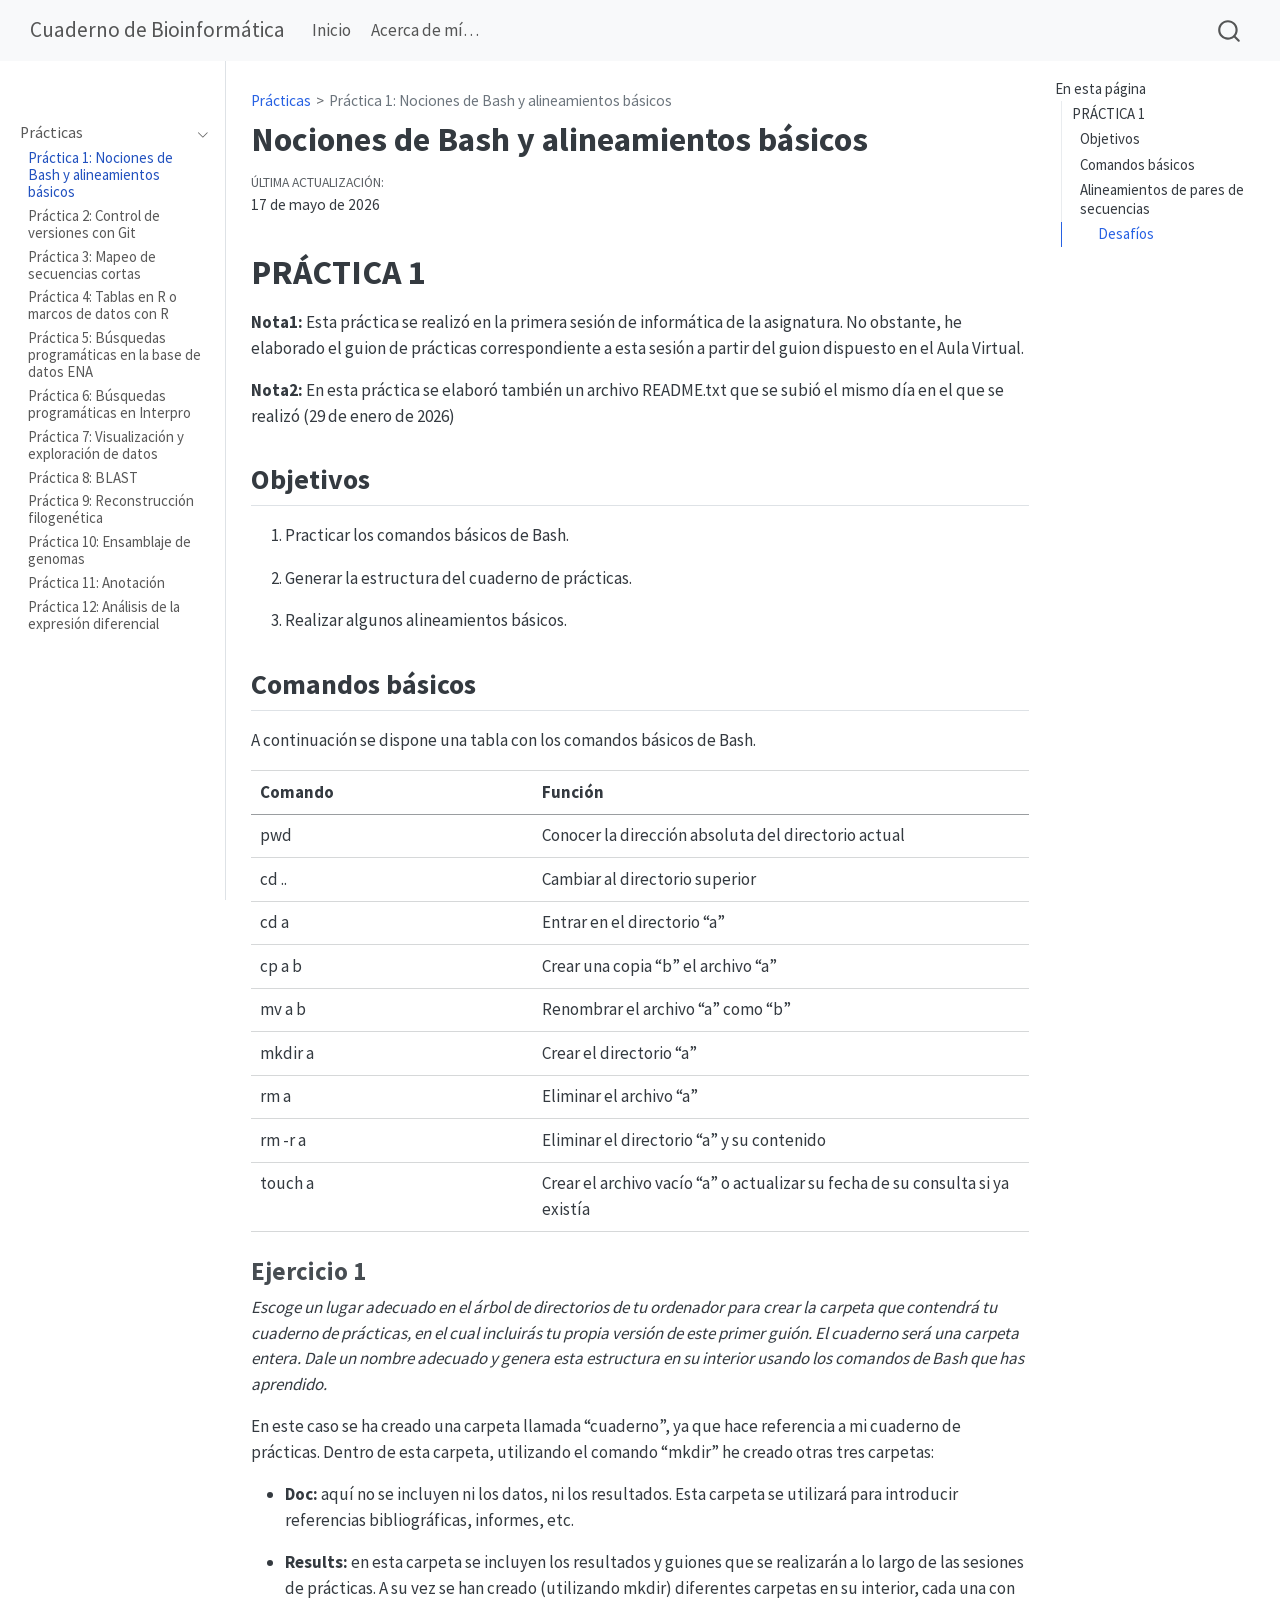
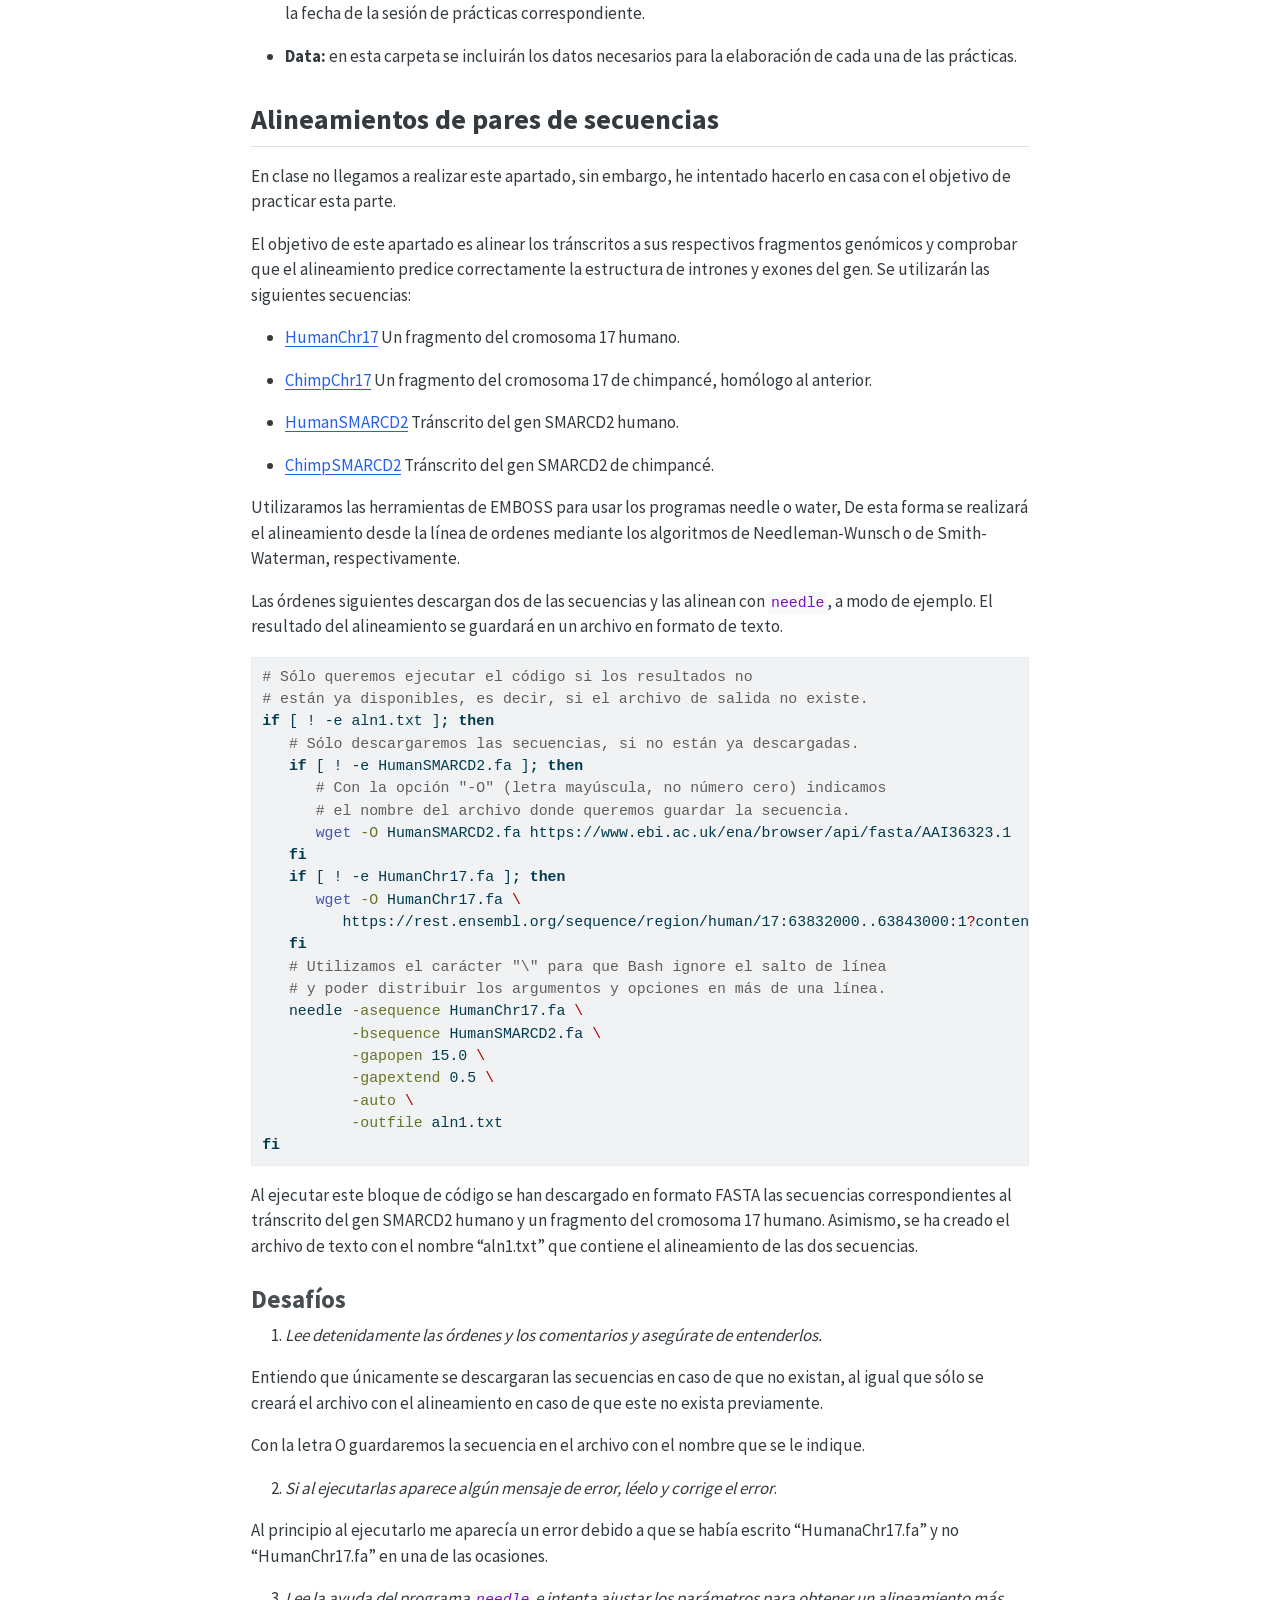
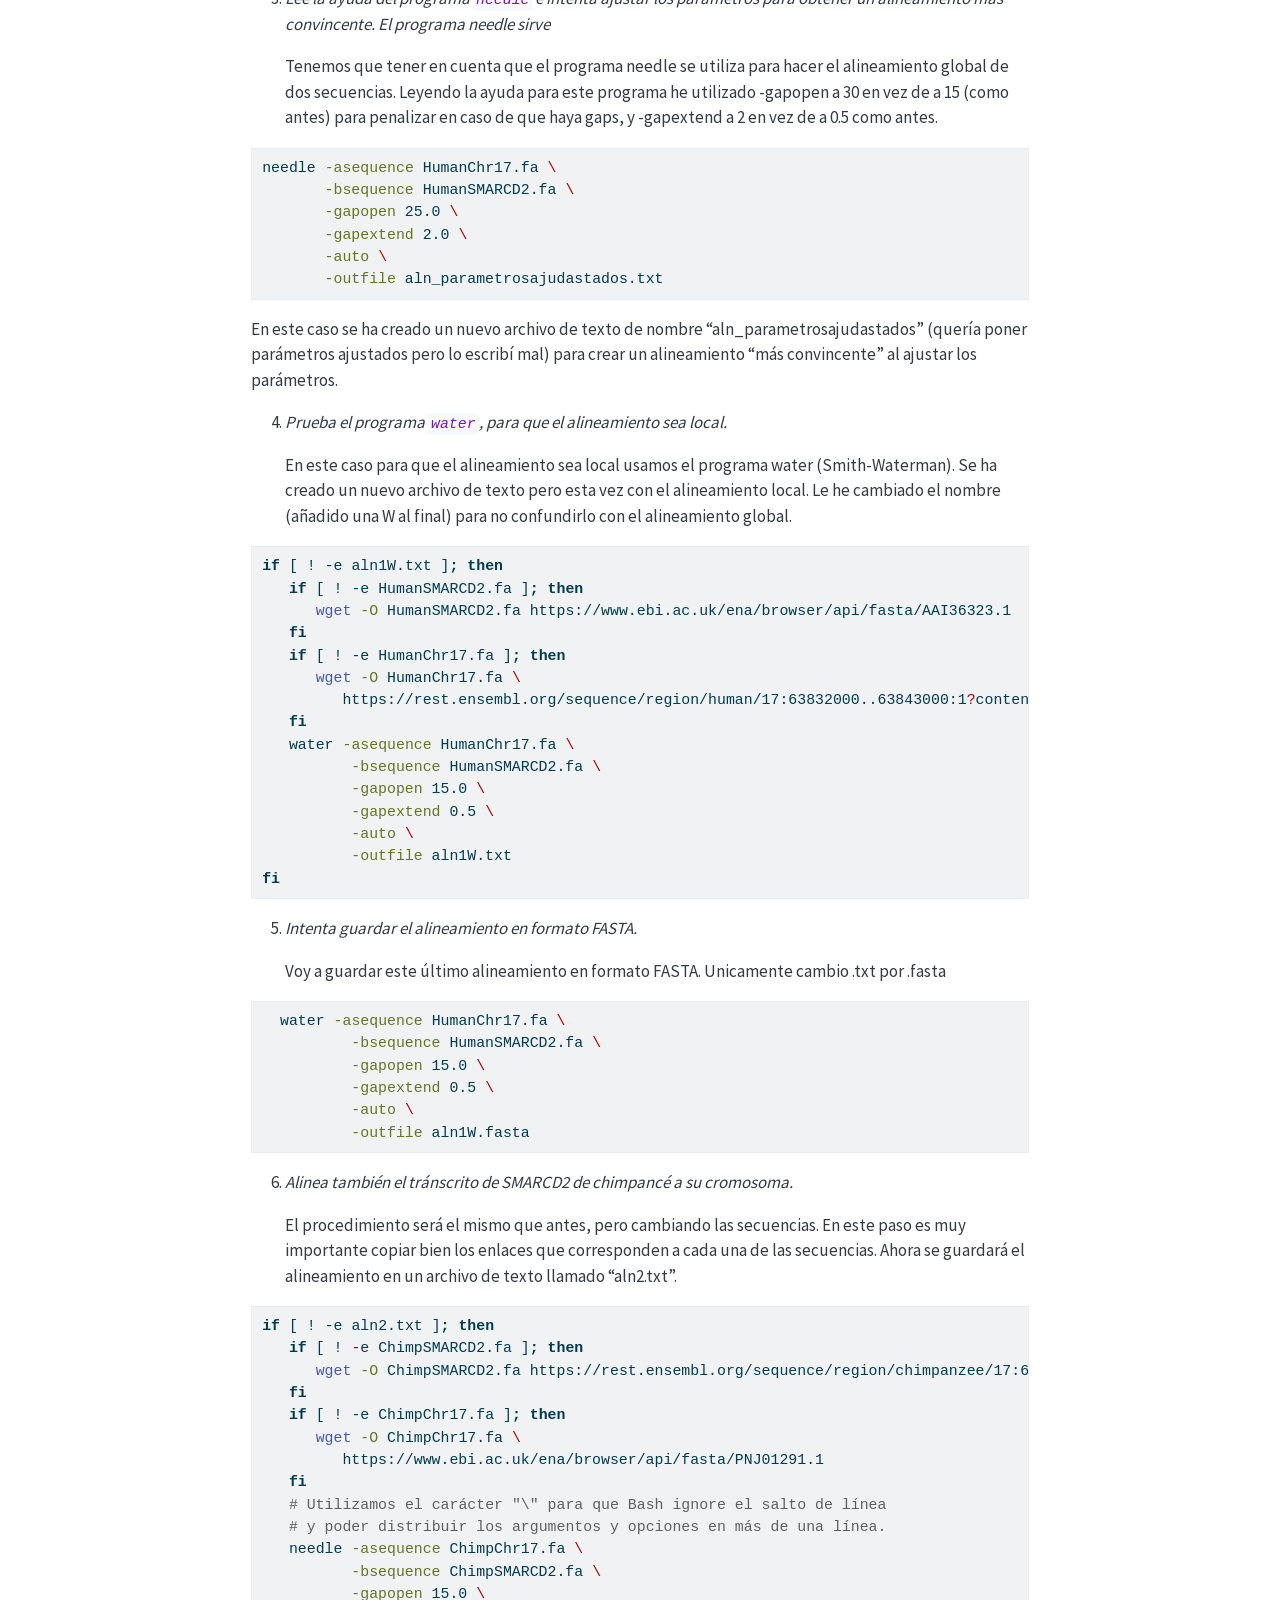
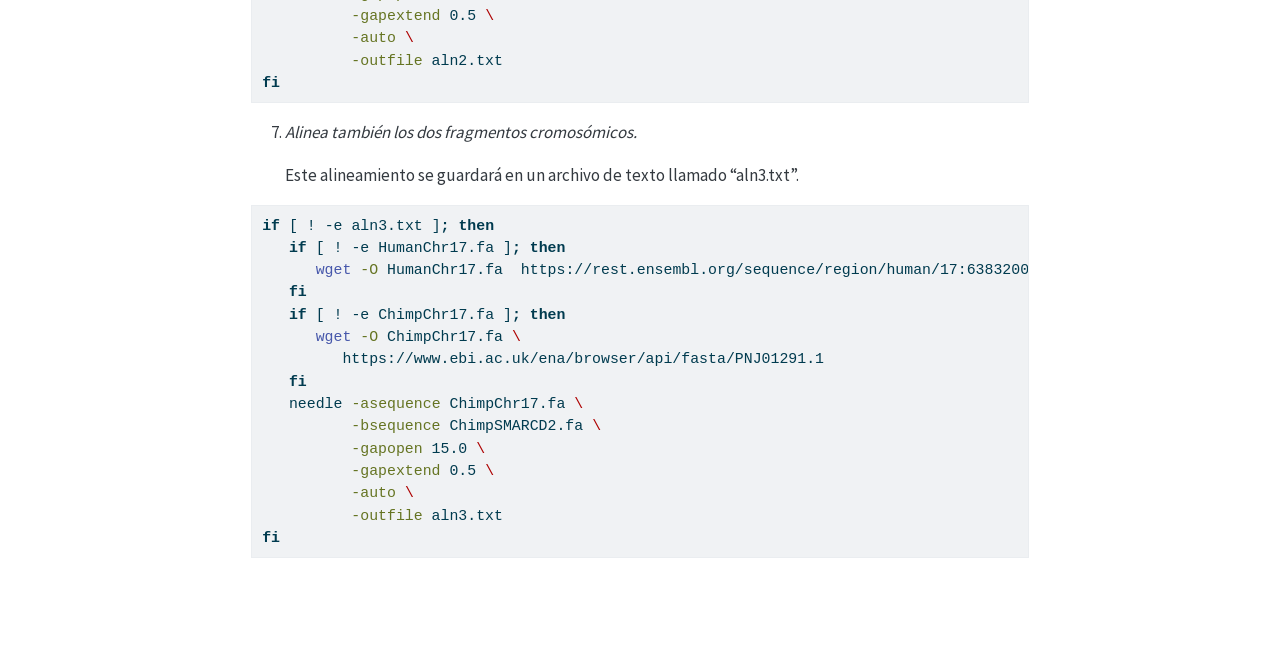
